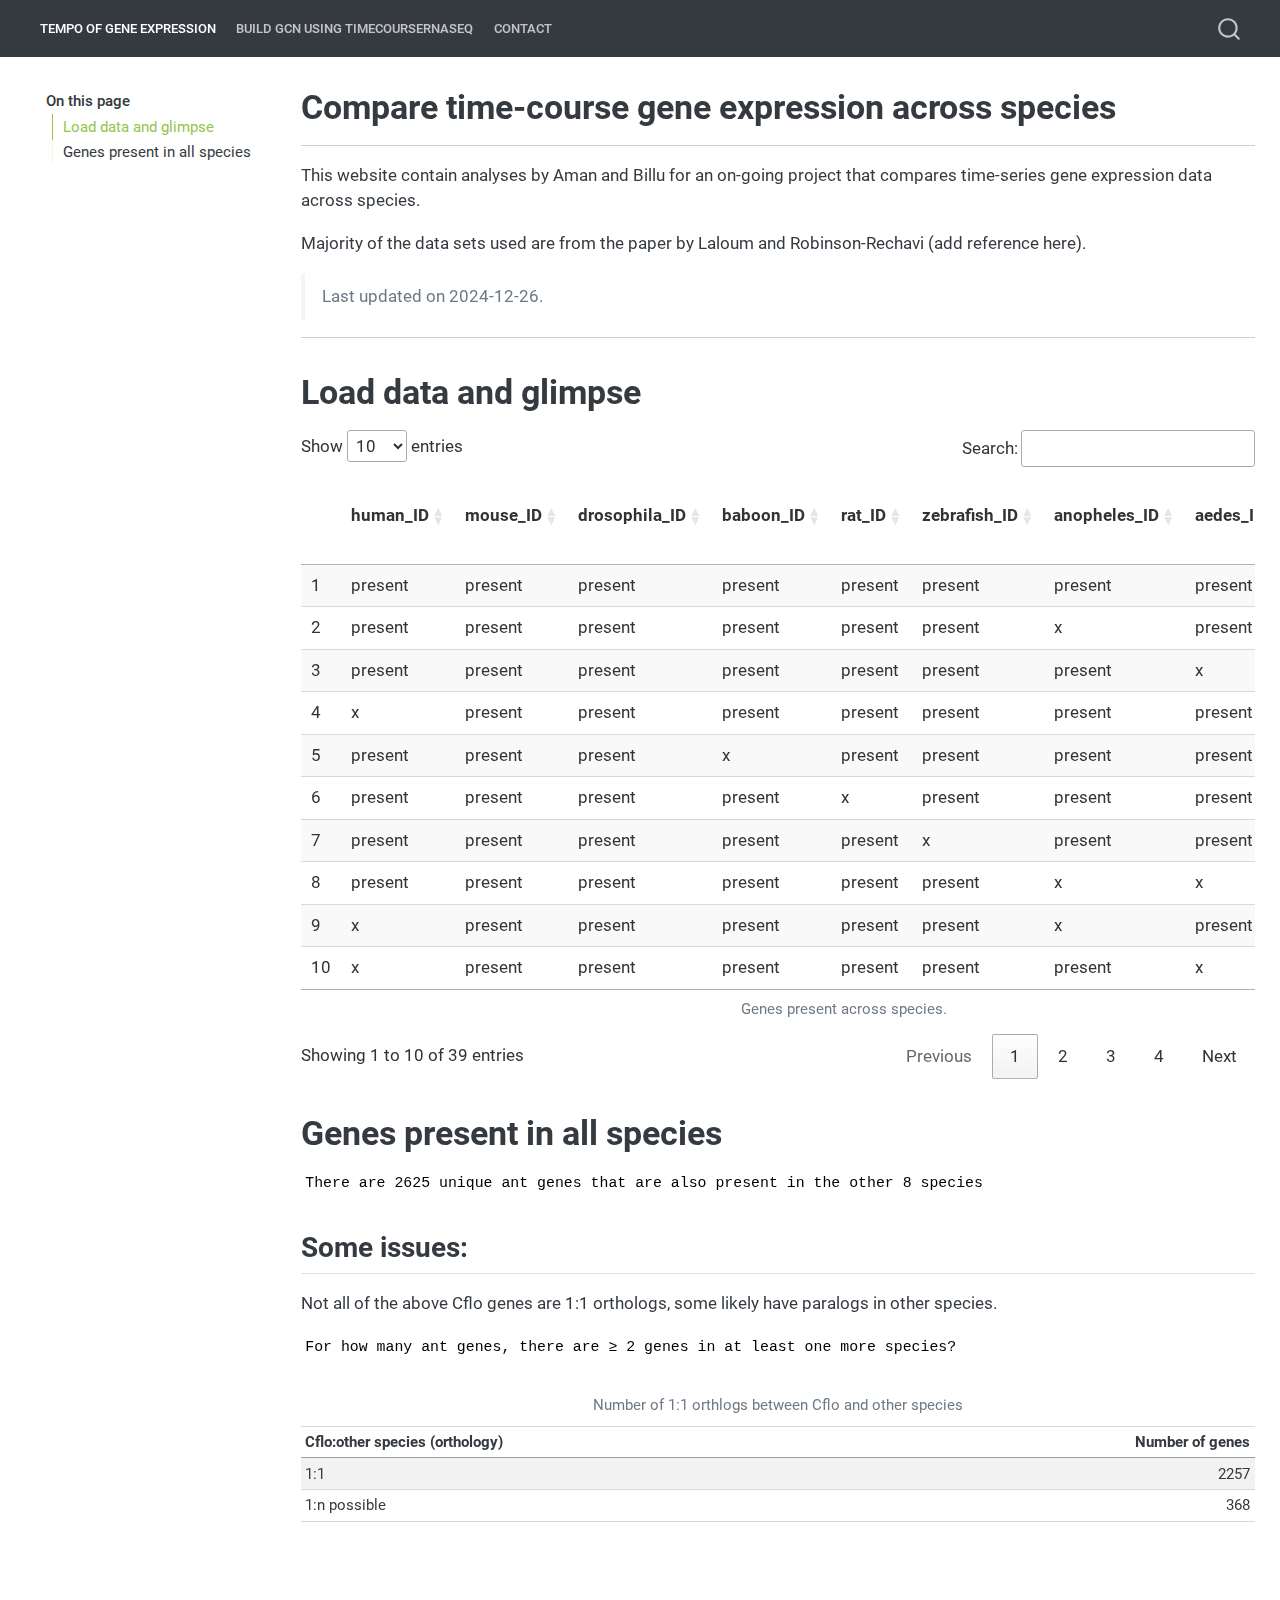
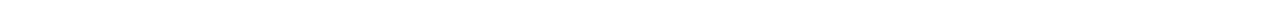
==== index.html @ 75600098 "Built site for gh-pages" ====
<!DOCTYPE html>
<html xmlns="http://www.w3.org/1999/xhtml" lang="en" xml:lang="en"><head>

<meta charset="utf-8">
<meta name="generator" content="quarto-1.6.39">

<meta name="viewport" content="width=device-width, initial-scale=1.0, user-scalable=yes">


<title>Compare time-course gene expression across species</title>
<style>
code{white-space: pre-wrap;}
span.smallcaps{font-variant: small-caps;}
div.columns{display: flex; gap: min(4vw, 1.5em);}
div.column{flex: auto; overflow-x: auto;}
div.hanging-indent{margin-left: 1.5em; text-indent: -1.5em;}
ul.task-list{list-style: none;}
ul.task-list li input[type="checkbox"] {
width: 0.8em;
margin: 0 0.8em 0.2em -1em;  vertical-align: middle;
}
</style>


<script>const headroomChanged = new CustomEvent("quarto-hrChanged", {
  detail: {},
  bubbles: true,
  cancelable: false,
  composed: false,
});

const announceDismiss = () => {
  const annEl = window.document.getElementById("quarto-announcement");
  if (annEl) {
    annEl.remove();

    const annId = annEl.getAttribute("data-announcement-id");
    window.localStorage.setItem(`quarto-announce-${annId}`, "true");
  }
};

const announceRegister = () => {
  const annEl = window.document.getElementById("quarto-announcement");
  if (annEl) {
    const annId = annEl.getAttribute("data-announcement-id");
    const isDismissed =
      window.localStorage.getItem(`quarto-announce-${annId}`) || false;
    if (isDismissed) {
      announceDismiss();
      return;
    } else {
      annEl.classList.remove("hidden");
    }

    const actionEl = annEl.querySelector(".quarto-announcement-action");
    if (actionEl) {
      actionEl.addEventListener("click", function (e) {
        e.preventDefault();
        // Hide the bar immediately
        announceDismiss();
      });
    }
  }
};

window.document.addEventListener("DOMContentLoaded", function () {
  let init = false;

  announceRegister();

  // Manage the back to top button, if one is present.
  let lastScrollTop = window.pageYOffset || document.documentElement.scrollTop;
  const scrollDownBuffer = 5;
  const scrollUpBuffer = 35;
  const btn = document.getElementById("quarto-back-to-top");
  const hideBackToTop = () => {
    btn.style.display = "none";
  };
  const showBackToTop = () => {
    btn.style.display = "inline-block";
  };
  if (btn) {
    window.document.addEventListener(
      "scroll",
      function () {
        const currentScrollTop =
          window.pageYOffset || document.documentElement.scrollTop;

        // Shows and hides the button 'intelligently' as the user scrolls
        if (currentScrollTop - scrollDownBuffer > lastScrollTop) {
          hideBackToTop();
          lastScrollTop = currentScrollTop <= 0 ? 0 : currentScrollTop;
        } else if (currentScrollTop < lastScrollTop - scrollUpBuffer) {
          showBackToTop();
          lastScrollTop = currentScrollTop <= 0 ? 0 : currentScrollTop;
        }

        // Show the button at the bottom, hides it at the top
        if (currentScrollTop <= 0) {
          hideBackToTop();
        } else if (
          window.innerHeight + currentScrollTop >=
          document.body.offsetHeight
        ) {
          showBackToTop();
        }
      },
      false
    );
  }

  function throttle(func, wait) {
    var timeout;
    return function () {
      const context = this;
      const args = arguments;
      const later = function () {
        clearTimeout(timeout);
        timeout = null;
        func.apply(context, args);
      };

      if (!timeout) {
        timeout = setTimeout(later, wait);
      }
    };
  }

  function headerOffset() {
    // Set an offset if there is are fixed top navbar
    const headerEl = window.document.querySelector("header.fixed-top");
    if (headerEl) {
      return headerEl.clientHeight;
    } else {
      return 0;
    }
  }

  function footerOffset() {
    const footerEl = window.document.querySelector("footer.footer");
    if (footerEl) {
      return footerEl.clientHeight;
    } else {
      return 0;
    }
  }

  function dashboardOffset() {
    const dashboardNavEl = window.document.getElementById(
      "quarto-dashboard-header"
    );
    if (dashboardNavEl !== null) {
      return dashboardNavEl.clientHeight;
    } else {
      return 0;
    }
  }

  function updateDocumentOffsetWithoutAnimation() {
    updateDocumentOffset(false);
  }

  function updateDocumentOffset(animated) {
    // set body offset
    const topOffset = headerOffset();
    const bodyOffset = topOffset + footerOffset() + dashboardOffset();
    const bodyEl = window.document.body;
    bodyEl.setAttribute("data-bs-offset", topOffset);
    bodyEl.style.paddingTop = topOffset + "px";

    // deal with sidebar offsets
    const sidebars = window.document.querySelectorAll(
      ".sidebar, .headroom-target"
    );
    sidebars.forEach((sidebar) => {
      if (!animated) {
        sidebar.classList.add("notransition");
        // Remove the no transition class after the animation has time to complete
        setTimeout(function () {
          sidebar.classList.remove("notransition");
        }, 201);
      }

      if (window.Headroom && sidebar.classList.contains("sidebar-unpinned")) {
        sidebar.style.top = "0";
        sidebar.style.maxHeight = "100vh";
      } else {
        sidebar.style.top = topOffset + "px";
        sidebar.style.maxHeight = "calc(100vh - " + topOffset + "px)";
      }
    });

    // allow space for footer
    const mainContainer = window.document.querySelector(".quarto-container");
    if (mainContainer) {
      mainContainer.style.minHeight = "calc(100vh - " + bodyOffset + "px)";
    }

    // link offset
    let linkStyle = window.document.querySelector("#quarto-target-style");
    if (!linkStyle) {
      linkStyle = window.document.createElement("style");
      linkStyle.setAttribute("id", "quarto-target-style");
      window.document.head.appendChild(linkStyle);
    }
    while (linkStyle.firstChild) {
      linkStyle.removeChild(linkStyle.firstChild);
    }
    if (topOffset > 0) {
      linkStyle.appendChild(
        window.document.createTextNode(`
      section:target::before {
        content: "";
        display: block;
        height: ${topOffset}px;
        margin: -${topOffset}px 0 0;
      }`)
      );
    }
    if (init) {
      window.dispatchEvent(headroomChanged);
    }
    init = true;
  }

  // initialize headroom
  var header = window.document.querySelector("#quarto-header");
  if (header && window.Headroom) {
    const headroom = new window.Headroom(header, {
      tolerance: 5,
      onPin: function () {
        const sidebars = window.document.querySelectorAll(
          ".sidebar, .headroom-target"
        );
        sidebars.forEach((sidebar) => {
          sidebar.classList.remove("sidebar-unpinned");
        });
        updateDocumentOffset();
      },
      onUnpin: function () {
        const sidebars = window.document.querySelectorAll(
          ".sidebar, .headroom-target"
        );
        sidebars.forEach((sidebar) => {
          sidebar.classList.add("sidebar-unpinned");
        });
        updateDocumentOffset();
      },
    });
    headroom.init();

    let frozen = false;
    window.quartoToggleHeadroom = function () {
      if (frozen) {
        headroom.unfreeze();
        frozen = false;
      } else {
        headroom.freeze();
        frozen = true;
      }
    };
  }

  window.addEventListener(
    "hashchange",
    function (e) {
      if (
        getComputedStyle(document.documentElement).scrollBehavior !== "smooth"
      ) {
        window.scrollTo(0, window.pageYOffset - headerOffset());
      }
    },
    false
  );

  // Observe size changed for the header
  const headerEl = window.document.querySelector("header.fixed-top");
  if (headerEl && window.ResizeObserver) {
    const observer = new window.ResizeObserver(() => {
      setTimeout(updateDocumentOffsetWithoutAnimation, 0);
    });
    observer.observe(headerEl, {
      attributes: true,
      childList: true,
      characterData: true,
    });
  } else {
    window.addEventListener(
      "resize",
      throttle(updateDocumentOffsetWithoutAnimation, 50)
    );
  }
  setTimeout(updateDocumentOffsetWithoutAnimation, 250);

  // fixup index.html links if we aren't on the filesystem
  if (window.location.protocol !== "file:") {
    const links = window.document.querySelectorAll("a");
    for (let i = 0; i < links.length; i++) {
      if (links[i].href) {
        links[i].dataset.originalHref = links[i].href;
        links[i].href = links[i].href.replace(/\/index\.html/, "/");
      }
    }

    // Fixup any sharing links that require urls
    // Append url to any sharing urls
    const sharingLinks = window.document.querySelectorAll(
      "a.sidebar-tools-main-item, a.quarto-navigation-tool, a.quarto-navbar-tools, a.quarto-navbar-tools-item"
    );
    for (let i = 0; i < sharingLinks.length; i++) {
      const sharingLink = sharingLinks[i];
      const href = sharingLink.getAttribute("href");
      if (href) {
        sharingLink.setAttribute(
          "href",
          href.replace("|url|", window.location.href)
        );
      }
    }

    // Scroll the active navigation item into view, if necessary
    const navSidebar = window.document.querySelector("nav#quarto-sidebar");
    if (navSidebar) {
      // Find the active item
      const activeItem = navSidebar.querySelector("li.sidebar-item a.active");
      if (activeItem) {
        // Wait for the scroll height and height to resolve by observing size changes on the
        // nav element that is scrollable
        const resizeObserver = new ResizeObserver((_entries) => {
          // The bottom of the element
          const elBottom = activeItem.offsetTop;
          const viewBottom = navSidebar.scrollTop + navSidebar.clientHeight;

          // The element height and scroll height are the same, then we are still loading
          if (viewBottom !== navSidebar.scrollHeight) {
            // Determine if the item isn't visible and scroll to it
            if (elBottom >= viewBottom) {
              navSidebar.scrollTop = elBottom;
            }

            // stop observing now since we've completed the scroll
            resizeObserver.unobserve(navSidebar);
          }
        });
        resizeObserver.observe(navSidebar);
      }
    }
  }
});
</script>
<script>/*!
 * headroom.js v0.12.0 - Give your page some headroom. Hide your header until you need it
 * Copyright (c) 2020 Nick Williams - http://wicky.nillia.ms/headroom.js
 * License: MIT
 */

!function(t,n){"object"==typeof exports&&"undefined"!=typeof module?module.exports=n():"function"==typeof define&&define.amd?define(n):(t=t||self).Headroom=n()}(this,function(){"use strict";function t(){return"undefined"!=typeof window}function d(t){return function(t){return t&&t.document&&function(t){return 9===t.nodeType}(t.document)}(t)?function(t){var n=t.document,o=n.body,s=n.documentElement;return{scrollHeight:function(){return Math.max(o.scrollHeight,s.scrollHeight,o.offsetHeight,s.offsetHeight,o.clientHeight,s.clientHeight)},height:function(){return t.innerHeight||s.clientHeight||o.clientHeight},scrollY:function(){return void 0!==t.pageYOffset?t.pageYOffset:(s||o.parentNode||o).scrollTop}}}(t):function(t){return{scrollHeight:function(){return Math.max(t.scrollHeight,t.offsetHeight,t.clientHeight)},height:function(){return Math.max(t.offsetHeight,t.clientHeight)},scrollY:function(){return t.scrollTop}}}(t)}function n(t,s,e){var n,o=function(){var n=!1;try{var t={get passive(){n=!0}};window.addEventListener("test",t,t),window.removeEventListener("test",t,t)}catch(t){n=!1}return n}(),i=!1,r=d(t),l=r.scrollY(),a={};function c(){var t=Math.round(r.scrollY()),n=r.height(),o=r.scrollHeight();a.scrollY=t,a.lastScrollY=l,a.direction=l<t?"down":"up",a.distance=Math.abs(t-l),a.isOutOfBounds=t<0||o<t+n,a.top=t<=s.offset[a.direction],a.bottom=o<=t+n,a.toleranceExceeded=a.distance>s.tolerance[a.direction],e(a),l=t,i=!1}function h(){i||(i=!0,n=requestAnimationFrame(c))}var u=!!o&&{passive:!0,capture:!1};return t.addEventListener("scroll",h,u),c(),{destroy:function(){cancelAnimationFrame(n),t.removeEventListener("scroll",h,u)}}}function o(t){return t===Object(t)?t:{down:t,up:t}}function s(t,n){n=n||{},Object.assign(this,s.options,n),this.classes=Object.assign({},s.options.classes,n.classes),this.elem=t,this.tolerance=o(this.tolerance),this.offset=o(this.offset),this.initialised=!1,this.frozen=!1}return s.prototype={constructor:s,init:function(){return s.cutsTheMustard&&!this.initialised&&(this.addClass("initial"),this.initialised=!0,setTimeout(function(t){t.scrollTracker=n(t.scroller,{offset:t.offset,tolerance:t.tolerance},t.update.bind(t))},100,this)),this},destroy:function(){this.initialised=!1,Object.keys(this.classes).forEach(this.removeClass,this),this.scrollTracker.destroy()},unpin:function(){!this.hasClass("pinned")&&this.hasClass("unpinned")||(this.addClass("unpinned"),this.removeClass("pinned"),this.onUnpin&&this.onUnpin.call(this))},pin:function(){this.hasClass("unpinned")&&(this.addClass("pinned"),this.removeClass("unpinned"),this.onPin&&this.onPin.call(this))},freeze:function(){this.frozen=!0,this.addClass("frozen")},unfreeze:function(){this.frozen=!1,this.removeClass("frozen")},top:function(){this.hasClass("top")||(this.addClass("top"),this.removeClass("notTop"),this.onTop&&this.onTop.call(this))},notTop:function(){this.hasClass("notTop")||(this.addClass("notTop"),this.removeClass("top"),this.onNotTop&&this.onNotTop.call(this))},bottom:function(){this.hasClass("bottom")||(this.addClass("bottom"),this.removeClass("notBottom"),this.onBottom&&this.onBottom.call(this))},notBottom:function(){this.hasClass("notBottom")||(this.addClass("notBottom"),this.removeClass("bottom"),this.onNotBottom&&this.onNotBottom.call(this))},shouldUnpin:function(t){return"down"===t.direction&&!t.top&&t.toleranceExceeded},shouldPin:function(t){return"up"===t.direction&&t.toleranceExceeded||t.top},addClass:function(t){this.elem.classList.add.apply(this.elem.classList,this.classes[t].split(" "))},removeClass:function(t){this.elem.classList.remove.apply(this.elem.classList,this.classes[t].split(" "))},hasClass:function(t){return this.classes[t].split(" ").every(function(t){return this.classList.contains(t)},this.elem)},update:function(t){t.isOutOfBounds||!0!==this.frozen&&(t.top?this.top():this.notTop(),t.bottom?this.bottom():this.notBottom(),this.shouldUnpin(t)?this.unpin():this.shouldPin(t)&&this.pin())}},s.options={tolerance:{up:0,down:0},offset:0,scroller:t()?window:null,classes:{frozen:"headroom--frozen",pinned:"headroom--pinned",unpinned:"headroom--unpinned",top:"headroom--top",notTop:"headroom--not-top",bottom:"headroom--bottom",notBottom:"headroom--not-bottom",initial:"headroom"}},s.cutsTheMustard=!!(t()&&function(){}.bind&&"classList"in document.documentElement&&Object.assign&&Object.keys&&requestAnimationFrame),s});
</script>
<script>/*!
 * clipboard.js v2.0.11
 * https://clipboardjs.com/
 *
 * Licensed MIT © Zeno Rocha
 */
!function(t,e){"object"==typeof exports&&"object"==typeof module?module.exports=e():"function"==typeof define&&define.amd?define([],e):"object"==typeof exports?exports.ClipboardJS=e():t.ClipboardJS=e()}(this,function(){return n={686:function(t,e,n){"use strict";n.d(e,{default:function(){return b}});var e=n(279),i=n.n(e),e=n(370),u=n.n(e),e=n(817),r=n.n(e);function c(t){try{return document.execCommand(t)}catch(t){return}}var a=function(t){t=r()(t);return c("cut"),t};function o(t,e){var n,o,t=(n=t,o="rtl"===document.documentElement.getAttribute("dir"),(t=document.createElement("textarea")).style.fontSize="12pt",t.style.border="0",t.style.padding="0",t.style.margin="0",t.style.position="absolute",t.style[o?"right":"left"]="-9999px",o=window.pageYOffset||document.documentElement.scrollTop,t.style.top="".concat(o,"px"),t.setAttribute("readonly",""),t.value=n,t);return e.container.appendChild(t),e=r()(t),c("copy"),t.remove(),e}var f=function(t){var e=1<arguments.length&&void 0!==arguments[1]?arguments[1]:{container:document.body},n="";return"string"==typeof t?n=o(t,e):t instanceof HTMLInputElement&&!["text","search","url","tel","password"].includes(null==t?void 0:t.type)?n=o(t.value,e):(n=r()(t),c("copy")),n};function l(t){return(l="function"==typeof Symbol&&"symbol"==typeof Symbol.iterator?function(t){return typeof t}:function(t){return t&&"function"==typeof Symbol&&t.constructor===Symbol&&t!==Symbol.prototype?"symbol":typeof t})(t)}var s=function(){var t=0<arguments.length&&void 0!==arguments[0]?arguments[0]:{},e=t.action,n=void 0===e?"copy":e,o=t.container,e=t.target,t=t.text;if("copy"!==n&&"cut"!==n)throw new Error('Invalid "action" value, use either "copy" or "cut"');if(void 0!==e){if(!e||"object"!==l(e)||1!==e.nodeType)throw new Error('Invalid "target" value, use a valid Element');if("copy"===n&&e.hasAttribute("disabled"))throw new Error('Invalid "target" attribute. Please use "readonly" instead of "disabled" attribute');if("cut"===n&&(e.hasAttribute("readonly")||e.hasAttribute("disabled")))throw new Error('Invalid "target" attribute. You can\'t cut text from elements with "readonly" or "disabled" attributes')}return t?f(t,{container:o}):e?"cut"===n?a(e):f(e,{container:o}):void 0};function p(t){return(p="function"==typeof Symbol&&"symbol"==typeof Symbol.iterator?function(t){return typeof t}:function(t){return t&&"function"==typeof Symbol&&t.constructor===Symbol&&t!==Symbol.prototype?"symbol":typeof t})(t)}function d(t,e){for(var n=0;n<e.length;n++){var o=e[n];o.enumerable=o.enumerable||!1,o.configurable=!0,"value"in o&&(o.writable=!0),Object.defineProperty(t,o.key,o)}}function y(t,e){return(y=Object.setPrototypeOf||function(t,e){return t.__proto__=e,t})(t,e)}function h(n){var o=function(){if("undefined"==typeof Reflect||!Reflect.construct)return!1;if(Reflect.construct.sham)return!1;if("function"==typeof Proxy)return!0;try{return Date.prototype.toString.call(Reflect.construct(Date,[],function(){})),!0}catch(t){return!1}}();return function(){var t,e=v(n);return t=o?(t=v(this).constructor,Reflect.construct(e,arguments,t)):e.apply(this,arguments),e=this,!(t=t)||"object"!==p(t)&&"function"!=typeof t?function(t){if(void 0!==t)return t;throw new ReferenceError("this hasn't been initialised - super() hasn't been called")}(e):t}}function v(t){return(v=Object.setPrototypeOf?Object.getPrototypeOf:function(t){return t.__proto__||Object.getPrototypeOf(t)})(t)}function m(t,e){t="data-clipboard-".concat(t);if(e.hasAttribute(t))return e.getAttribute(t)}var b=function(){!function(t,e){if("function"!=typeof e&&null!==e)throw new TypeError("Super expression must either be null or a function");t.prototype=Object.create(e&&e.prototype,{constructor:{value:t,writable:!0,configurable:!0}}),e&&y(t,e)}(r,i());var t,e,n,o=h(r);function r(t,e){var n;return function(t){if(!(t instanceof r))throw new TypeError("Cannot call a class as a function")}(this),(n=o.call(this)).resolveOptions(e),n.listenClick(t),n}return t=r,n=[{key:"copy",value:function(t){var e=1<arguments.length&&void 0!==arguments[1]?arguments[1]:{container:document.body};return f(t,e)}},{key:"cut",value:function(t){return a(t)}},{key:"isSupported",value:function(){var t=0<arguments.length&&void 0!==arguments[0]?arguments[0]:["copy","cut"],t="string"==typeof t?[t]:t,e=!!document.queryCommandSupported;return t.forEach(function(t){e=e&&!!document.queryCommandSupported(t)}),e}}],(e=[{key:"resolveOptions",value:function(){var t=0<arguments.length&&void 0!==arguments[0]?arguments[0]:{};this.action="function"==typeof t.action?t.action:this.defaultAction,this.target="function"==typeof t.target?t.target:this.defaultTarget,this.text="function"==typeof t.text?t.text:this.defaultText,this.container="object"===p(t.container)?t.container:document.body}},{key:"listenClick",value:function(t){var e=this;this.listener=u()(t,"click",function(t){return e.onClick(t)})}},{key:"onClick",value:function(t){var e=t.delegateTarget||t.currentTarget,n=this.action(e)||"copy",t=s({action:n,container:this.container,target:this.target(e),text:this.text(e)});this.emit(t?"success":"error",{action:n,text:t,trigger:e,clearSelection:function(){e&&e.focus(),window.getSelection().removeAllRanges()}})}},{key:"defaultAction",value:function(t){return m("action",t)}},{key:"defaultTarget",value:function(t){t=m("target",t);if(t)return document.querySelector(t)}},{key:"defaultText",value:function(t){return m("text",t)}},{key:"destroy",value:function(){this.listener.destroy()}}])&&d(t.prototype,e),n&&d(t,n),r}()},828:function(t){var e;"undefined"==typeof Element||Element.prototype.matches||((e=Element.prototype).matches=e.matchesSelector||e.mozMatchesSelector||e.msMatchesSelector||e.oMatchesSelector||e.webkitMatchesSelector),t.exports=function(t,e){for(;t&&9!==t.nodeType;){if("function"==typeof t.matches&&t.matches(e))return t;t=t.parentNode}}},438:function(t,e,n){var u=n(828);function i(t,e,n,o,r){var i=function(e,n,t,o){return function(t){t.delegateTarget=u(t.target,n),t.delegateTarget&&o.call(e,t)}}.apply(this,arguments);return t.addEventListener(n,i,r),{destroy:function(){t.removeEventListener(n,i,r)}}}t.exports=function(t,e,n,o,r){return"function"==typeof t.addEventListener?i.apply(null,arguments):"function"==typeof n?i.bind(null,document).apply(null,arguments):("string"==typeof t&&(t=document.querySelectorAll(t)),Array.prototype.map.call(t,function(t){return i(t,e,n,o,r)}))}},879:function(t,n){n.node=function(t){return void 0!==t&&t instanceof HTMLElement&&1===t.nodeType},n.nodeList=function(t){var e=Object.prototype.toString.call(t);return void 0!==t&&("[object NodeList]"===e||"[object HTMLCollection]"===e)&&"length"in t&&(0===t.length||n.node(t[0]))},n.string=function(t){return"string"==typeof t||t instanceof String},n.fn=function(t){return"[object Function]"===Object.prototype.toString.call(t)}},370:function(t,e,n){var f=n(879),l=n(438);t.exports=function(t,e,n){if(!t&&!e&&!n)throw new Error("Missing required arguments");if(!f.string(e))throw new TypeError("Second argument must be a String");if(!f.fn(n))throw new TypeError("Third argument must be a Function");if(f.node(t))return c=e,a=n,(u=t).addEventListener(c,a),{destroy:function(){u.removeEventListener(c,a)}};if(f.nodeList(t))return o=t,r=e,i=n,Array.prototype.forEach.call(o,function(t){t.addEventListener(r,i)}),{destroy:function(){Array.prototype.forEach.call(o,function(t){t.removeEventListener(r,i)})}};if(f.string(t))return t=t,e=e,n=n,l(document.body,t,e,n);throw new TypeError("First argument must be a String, HTMLElement, HTMLCollection, or NodeList");var o,r,i,u,c,a}},817:function(t){t.exports=function(t){var e,n="SELECT"===t.nodeName?(t.focus(),t.value):"INPUT"===t.nodeName||"TEXTAREA"===t.nodeName?((e=t.hasAttribute("readonly"))||t.setAttribute("readonly",""),t.select(),t.setSelectionRange(0,t.value.length),e||t.removeAttribute("readonly"),t.value):(t.hasAttribute("contenteditable")&&t.focus(),n=window.getSelection(),(e=document.createRange()).selectNodeContents(t),n.removeAllRanges(),n.addRange(e),n.toString());return n}},279:function(t){function e(){}e.prototype={on:function(t,e,n){var o=this.e||(this.e={});return(o[t]||(o[t]=[])).push({fn:e,ctx:n}),this},once:function(t,e,n){var o=this;function r(){o.off(t,r),e.apply(n,arguments)}return r._=e,this.on(t,r,n)},emit:function(t){for(var e=[].slice.call(arguments,1),n=((this.e||(this.e={}))[t]||[]).slice(),o=0,r=n.length;o<r;o++)n[o].fn.apply(n[o].ctx,e);return this},off:function(t,e){var n=this.e||(this.e={}),o=n[t],r=[];if(o&&e)for(var i=0,u=o.length;i<u;i++)o[i].fn!==e&&o[i].fn._!==e&&r.push(o[i]);return r.length?n[t]=r:delete n[t],this}},t.exports=e,t.exports.TinyEmitter=e}},r={},o.n=function(t){var e=t&&t.__esModule?function(){return t.default}:function(){return t};return o.d(e,{a:e}),e},o.d=function(t,e){for(var n in e)o.o(e,n)&&!o.o(t,n)&&Object.defineProperty(t,n,{enumerable:!0,get:e[n]})},o.o=function(t,e){return Object.prototype.hasOwnProperty.call(t,e)},o(686).default;function o(t){if(r[t])return r[t].exports;var e=r[t]={exports:{}};return n[t](e,e.exports,o),e.exports}var n,r});</script>
<script>/*! @algolia/autocomplete-js 1.11.1 | MIT License | © Algolia, Inc. and contributors | https://github.com/algolia/autocomplete */
!function(e,t){"object"==typeof exports&&"undefined"!=typeof module?t(exports):"function"==typeof define&&define.amd?define(["exports"],t):t((e="undefined"!=typeof globalThis?globalThis:e||self)["@algolia/autocomplete-js"]={})}(this,(function(e){"use strict";function t(e,t){var n=Object.keys(e);if(Object.getOwnPropertySymbols){var r=Object.getOwnPropertySymbols(e);t&&(r=r.filter((function(t){return Object.getOwnPropertyDescriptor(e,t).enumerable}))),n.push.apply(n,r)}return n}function n(e){for(var n=1;n<arguments.length;n++){var r=null!=arguments[n]?arguments[n]:{};n%2?t(Object(r),!0).forEach((function(t){o(e,t,r[t])})):Object.getOwnPropertyDescriptors?Object.defineProperties(e,Object.getOwnPropertyDescriptors(r)):t(Object(r)).forEach((function(t){Object.defineProperty(e,t,Object.getOwnPropertyDescriptor(r,t))}))}return e}function r(e){return r="function"==typeof Symbol&&"symbol"==typeof Symbol.iterator?function(e){return typeof e}:function(e){return e&&"function"==typeof Symbol&&e.constructor===Symbol&&e!==Symbol.prototype?"symbol":typeof e},r(e)}function o(e,t,n){return(t=function(e){var t=function(e,t){if("object"!=typeof e||null===e)return e;var n=e[Symbol.toPrimitive];if(void 0!==n){var r=n.call(e,t||"default");if("object"!=typeof r)return r;throw new TypeError("@@toPrimitive must return a primitive value.")}return("string"===t?String:Number)(e)}(e,"string");return"symbol"==typeof t?t:String(t)}(t))in e?Object.defineProperty(e,t,{value:n,enumerable:!0,configurable:!0,writable:!0}):e[t]=n,e}function i(){return i=Object.assign?Object.assign.bind():function(e){for(var t=1;t<arguments.length;t++){var n=arguments[t];for(var r in n)Object.prototype.hasOwnProperty.call(n,r)&&(e[r]=n[r])}return e},i.apply(this,arguments)}function u(e,t){if(null==e)return{};var n,r,o=function(e,t){if(null==e)return{};var n,r,o={},i=Object.keys(e);for(r=0;r<i.length;r++)n=i[r],t.indexOf(n)>=0||(o[n]=e[n]);return o}(e,t);if(Object.getOwnPropertySymbols){var i=Object.getOwnPropertySymbols(e);for(r=0;r<i.length;r++)n=i[r],t.indexOf(n)>=0||Object.prototype.propertyIsEnumerable.call(e,n)&&(o[n]=e[n])}return o}function a(e,t){return function(e){if(Array.isArray(e))return e}(e)||function(e,t){var n=null==e?null:"undefined"!=typeof Symbol&&e[Symbol.iterator]||e["@@iterator"];if(null!=n){var r,o,i,u,a=[],l=!0,c=!1;try{if(i=(n=n.call(e)).next,0===t){if(Object(n)!==n)return;l=!1}else for(;!(l=(r=i.call(n)).done)&&(a.push(r.value),a.length!==t);l=!0);}catch(e){c=!0,o=e}finally{try{if(!l&&null!=n.return&&(u=n.return(),Object(u)!==u))return}finally{if(c)throw o}}return a}}(e,t)||c(e,t)||function(){throw new TypeError("Invalid attempt to destructure non-iterable instance.\nIn order to be iterable, non-array objects must have a [Symbol.iterator]() method.")}()}function l(e){return function(e){if(Array.isArray(e))return s(e)}(e)||function(e){if("undefined"!=typeof Symbol&&null!=e[Symbol.iterator]||null!=e["@@iterator"])return Array.from(e)}(e)||c(e)||function(){throw new TypeError("Invalid attempt to spread non-iterable instance.\nIn order to be iterable, non-array objects must have a [Symbol.iterator]() method.")}()}function c(e,t){if(e){if("string"==typeof e)return s(e,t);var n=Object.prototype.toString.call(e).slice(8,-1);return"Object"===n&&e.constructor&&(n=e.constructor.name),"Map"===n||"Set"===n?Array.from(e):"Arguments"===n||/^(?:Ui|I)nt(?:8|16|32)(?:Clamped)?Array$/.test(n)?s(e,t):void 0}}function s(e,t){(null==t||t>e.length)&&(t=e.length);for(var n=0,r=new Array(t);n<t;n++)r[n]=e[n];return r}function f(e){return{current:e}}function p(e,t){var n=void 0;return function(){for(var r=arguments.length,o=new Array(r),i=0;i<r;i++)o[i]=arguments[i];n&&clearTimeout(n),n=setTimeout((function(){return e.apply(void 0,o)}),t)}}function m(e){return e.reduce((function(e,t){return e.concat(t)}),[])}var v=0;function d(){return"autocomplete-".concat(v++)}function y(e,t){return t.reduce((function(e,t){return e&&e[t]}),e)}function b(e){return 0===e.collections.length?0:e.collections.reduce((function(e,t){return e+t.items.length}),0)}function g(e){return e!==Object(e)}function h(e,t){if(e===t)return!0;if(g(e)||g(t)||"function"==typeof e||"function"==typeof t)return e===t;if(Object.keys(e).length!==Object.keys(t).length)return!1;for(var n=0,r=Object.keys(e);n<r.length;n++){var o=r[n];if(!(o in t))return!1;if(!h(e[o],t[o]))return!1}return!0}var O=function(){};var _="1.11.1",S=[{segment:"autocomplete-core",version:_}];function j(e){var t=e.item,n=e.items,r=void 0===n?[]:n;return{index:t.__autocomplete_indexName,items:[t],positions:[1+r.findIndex((function(e){return e.objectID===t.objectID}))],queryID:t.__autocomplete_queryID,algoliaSource:["autocomplete"]}}function P(e,t){return function(e){if(Array.isArray(e))return e}(e)||function(e,t){var n=null==e?null:"undefined"!=typeof Symbol&&e[Symbol.iterator]||e["@@iterator"];if(null!=n){var r,o,i,u,a=[],l=!0,c=!1;try{if(i=(n=n.call(e)).next,0===t){if(Object(n)!==n)return;l=!1}else for(;!(l=(r=i.call(n)).done)&&(a.push(r.value),a.length!==t);l=!0);}catch(e){c=!0,o=e}finally{try{if(!l&&null!=n.return&&(u=n.return(),Object(u)!==u))return}finally{if(c)throw o}}return a}}(e,t)||function(e,t){if(!e)return;if("string"==typeof e)return w(e,t);var n=Object.prototype.toString.call(e).slice(8,-1);"Object"===n&&e.constructor&&(n=e.constructor.name);if("Map"===n||"Set"===n)return Array.from(e);if("Arguments"===n||/^(?:Ui|I)nt(?:8|16|32)(?:Clamped)?Array$/.test(n))return w(e,t)}(e,t)||function(){throw new TypeError("Invalid attempt to destructure non-iterable instance.\nIn order to be iterable, non-array objects must have a [Symbol.iterator]() method.")}()}function w(e,t){(null==t||t>e.length)&&(t=e.length);for(var n=0,r=new Array(t);n<t;n++)r[n]=e[n];return r}var I=["items"],A=["items"];function E(e){return E="function"==typeof Symbol&&"symbol"==typeof Symbol.iterator?function(e){return typeof e}:function(e){return e&&"function"==typeof Symbol&&e.constructor===Symbol&&e!==Symbol.prototype?"symbol":typeof e},E(e)}function D(e){return function(e){if(Array.isArray(e))return C(e)}(e)||function(e){if("undefined"!=typeof Symbol&&null!=e[Symbol.iterator]||null!=e["@@iterator"])return Array.from(e)}(e)||function(e,t){if(!e)return;if("string"==typeof e)return C(e,t);var n=Object.prototype.toString.call(e).slice(8,-1);"Object"===n&&e.constructor&&(n=e.constructor.name);if("Map"===n||"Set"===n)return Array.from(e);if("Arguments"===n||/^(?:Ui|I)nt(?:8|16|32)(?:Clamped)?Array$/.test(n))return C(e,t)}(e)||function(){throw new TypeError("Invalid attempt to spread non-iterable instance.\nIn order to be iterable, non-array objects must have a [Symbol.iterator]() method.")}()}function C(e,t){(null==t||t>e.length)&&(t=e.length);for(var n=0,r=new Array(t);n<t;n++)r[n]=e[n];return r}function k(e,t){if(null==e)return{};var n,r,o=function(e,t){if(null==e)return{};var n,r,o={},i=Object.keys(e);for(r=0;r<i.length;r++)n=i[r],t.indexOf(n)>=0||(o[n]=e[n]);return o}(e,t);if(Object.getOwnPropertySymbols){var i=Object.getOwnPropertySymbols(e);for(r=0;r<i.length;r++)n=i[r],t.indexOf(n)>=0||Object.prototype.propertyIsEnumerable.call(e,n)&&(o[n]=e[n])}return o}function x(e,t){var n=Object.keys(e);if(Object.getOwnPropertySymbols){var r=Object.getOwnPropertySymbols(e);t&&(r=r.filter((function(t){return Object.getOwnPropertyDescriptor(e,t).enumerable}))),n.push.apply(n,r)}return n}function N(e){for(var t=1;t<arguments.length;t++){var n=null!=arguments[t]?arguments[t]:{};t%2?x(Object(n),!0).forEach((function(t){T(e,t,n[t])})):Object.getOwnPropertyDescriptors?Object.defineProperties(e,Object.getOwnPropertyDescriptors(n)):x(Object(n)).forEach((function(t){Object.defineProperty(e,t,Object.getOwnPropertyDescriptor(n,t))}))}return e}function T(e,t,n){return(t=function(e){var t=function(e,t){if("object"!==E(e)||null===e)return e;var n=e[Symbol.toPrimitive];if(void 0!==n){var r=n.call(e,t||"default");if("object"!==E(r))return r;throw new TypeError("@@toPrimitive must return a primitive value.")}return("string"===t?String:Number)(e)}(e,"string");return"symbol"===E(t)?t:String(t)}(t))in e?Object.defineProperty(e,t,{value:n,enumerable:!0,configurable:!0,writable:!0}):e[t]=n,e}function q(e){for(var t=arguments.length>1&&void 0!==arguments[1]?arguments[1]:20,n=[],r=0;r<e.objectIDs.length;r+=t)n.push(N(N({},e),{},{objectIDs:e.objectIDs.slice(r,r+t)}));return n}function B(e){return e.map((function(e){var t=e.items,n=k(e,I);return N(N({},n),{},{objectIDs:(null==t?void 0:t.map((function(e){return e.objectID})))||n.objectIDs})}))}function R(e){var t,n,r,o=(t=P((e.version||"").split(".").map(Number),2),n=t[0],r=t[1],n>=3||2===n&&r>=4||1===n&&r>=10);function i(t,n,r){if(o&&void 0!==r){var i=r[0].__autocomplete_algoliaCredentials,u={"X-Algolia-Application-Id":i.appId,"X-Algolia-API-Key":i.apiKey};e.apply(void 0,[t].concat(D(n),[{headers:u}]))}else e.apply(void 0,[t].concat(D(n)))}return{init:function(t,n){e("init",{appId:t,apiKey:n})},setUserToken:function(t){e("setUserToken",t)},clickedObjectIDsAfterSearch:function(){for(var e=arguments.length,t=new Array(e),n=0;n<e;n++)t[n]=arguments[n];t.length>0&&i("clickedObjectIDsAfterSearch",B(t),t[0].items)},clickedObjectIDs:function(){for(var e=arguments.length,t=new Array(e),n=0;n<e;n++)t[n]=arguments[n];t.length>0&&i("clickedObjectIDs",B(t),t[0].items)},clickedFilters:function(){for(var t=arguments.length,n=new Array(t),r=0;r<t;r++)n[r]=arguments[r];n.length>0&&e.apply(void 0,["clickedFilters"].concat(n))},convertedObjectIDsAfterSearch:function(){for(var e=arguments.length,t=new Array(e),n=0;n<e;n++)t[n]=arguments[n];t.length>0&&i("convertedObjectIDsAfterSearch",B(t),t[0].items)},convertedObjectIDs:function(){for(var e=arguments.length,t=new Array(e),n=0;n<e;n++)t[n]=arguments[n];t.length>0&&i("convertedObjectIDs",B(t),t[0].items)},convertedFilters:function(){for(var t=arguments.length,n=new Array(t),r=0;r<t;r++)n[r]=arguments[r];n.length>0&&e.apply(void 0,["convertedFilters"].concat(n))},viewedObjectIDs:function(){for(var e=arguments.length,t=new Array(e),n=0;n<e;n++)t[n]=arguments[n];t.length>0&&t.reduce((function(e,t){var n=t.items,r=k(t,A);return[].concat(D(e),D(q(N(N({},r),{},{objectIDs:(null==n?void 0:n.map((function(e){return e.objectID})))||r.objectIDs})).map((function(e){return{items:n,payload:e}}))))}),[]).forEach((function(e){var t=e.items;return i("viewedObjectIDs",[e.payload],t)}))},viewedFilters:function(){for(var t=arguments.length,n=new Array(t),r=0;r<t;r++)n[r]=arguments[r];n.length>0&&e.apply(void 0,["viewedFilters"].concat(n))}}}function F(e){var t=e.items.reduce((function(e,t){var n;return e[t.__autocomplete_indexName]=(null!==(n=e[t.__autocomplete_indexName])&&void 0!==n?n:[]).concat(t),e}),{});return Object.keys(t).map((function(e){return{index:e,items:t[e],algoliaSource:["autocomplete"]}}))}function L(e){return e.objectID&&e.__autocomplete_indexName&&e.__autocomplete_queryID}function U(e){return U="function"==typeof Symbol&&"symbol"==typeof Symbol.iterator?function(e){return typeof e}:function(e){return e&&"function"==typeof Symbol&&e.constructor===Symbol&&e!==Symbol.prototype?"symbol":typeof e},U(e)}function M(e){return function(e){if(Array.isArray(e))return H(e)}(e)||function(e){if("undefined"!=typeof Symbol&&null!=e[Symbol.iterator]||null!=e["@@iterator"])return Array.from(e)}(e)||function(e,t){if(!e)return;if("string"==typeof e)return H(e,t);var n=Object.prototype.toString.call(e).slice(8,-1);"Object"===n&&e.constructor&&(n=e.constructor.name);if("Map"===n||"Set"===n)return Array.from(e);if("Arguments"===n||/^(?:Ui|I)nt(?:8|16|32)(?:Clamped)?Array$/.test(n))return H(e,t)}(e)||function(){throw new TypeError("Invalid attempt to spread non-iterable instance.\nIn order to be iterable, non-array objects must have a [Symbol.iterator]() method.")}()}function H(e,t){(null==t||t>e.length)&&(t=e.length);for(var n=0,r=new Array(t);n<t;n++)r[n]=e[n];return r}function V(e,t){var n=Object.keys(e);if(Object.getOwnPropertySymbols){var r=Object.getOwnPropertySymbols(e);t&&(r=r.filter((function(t){return Object.getOwnPropertyDescriptor(e,t).enumerable}))),n.push.apply(n,r)}return n}function W(e){for(var t=1;t<arguments.length;t++){var n=null!=arguments[t]?arguments[t]:{};t%2?V(Object(n),!0).forEach((function(t){K(e,t,n[t])})):Object.getOwnPropertyDescriptors?Object.defineProperties(e,Object.getOwnPropertyDescriptors(n)):V(Object(n)).forEach((function(t){Object.defineProperty(e,t,Object.getOwnPropertyDescriptor(n,t))}))}return e}function K(e,t,n){return(t=function(e){var t=function(e,t){if("object"!==U(e)||null===e)return e;var n=e[Symbol.toPrimitive];if(void 0!==n){var r=n.call(e,t||"default");if("object"!==U(r))return r;throw new TypeError("@@toPrimitive must return a primitive value.")}return("string"===t?String:Number)(e)}(e,"string");return"symbol"===U(t)?t:String(t)}(t))in e?Object.defineProperty(e,t,{value:n,enumerable:!0,configurable:!0,writable:!0}):e[t]=n,e}var Q="2.6.0",$="https://cdn.jsdelivr.net/npm/search-insights@".concat(Q,"/dist/search-insights.min.js"),z=p((function(e){var t=e.onItemsChange,n=e.items,r=e.insights,o=e.state;t({insights:r,insightsEvents:F({items:n}).map((function(e){return W({eventName:"Items Viewed"},e)})),state:o})}),400);function G(e){var t=function(e){return W({onItemsChange:function(e){var t=e.insights,n=e.insightsEvents;t.viewedObjectIDs.apply(t,M(n.map((function(e){return W(W({},e),{},{algoliaSource:[].concat(M(e.algoliaSource||[]),["autocomplete-internal"])})}))))},onSelect:function(e){var t=e.insights,n=e.insightsEvents;t.clickedObjectIDsAfterSearch.apply(t,M(n.map((function(e){return W(W({},e),{},{algoliaSource:[].concat(M(e.algoliaSource||[]),["autocomplete-internal"])})}))))},onActive:O},e)}(e),n=t.insightsClient,r=t.onItemsChange,o=t.onSelect,i=t.onActive,u=n;n||function(e){if("undefined"!=typeof window)e({window:window})}((function(e){var t=e.window,n=t.AlgoliaAnalyticsObject||"aa";"string"==typeof n&&(u=t[n]),u||(t.AlgoliaAnalyticsObject=n,t[n]||(t[n]=function(){t[n].queue||(t[n].queue=[]);for(var e=arguments.length,r=new Array(e),o=0;o<e;o++)r[o]=arguments[o];t[n].queue.push(r)}),t[n].version=Q,u=t[n],function(e){var t="[Autocomplete]: Could not load search-insights.js. Please load it manually following https://alg.li/insights-autocomplete";try{var n=e.document.createElement("script");n.async=!0,n.src=$,n.onerror=function(){console.error(t)},document.body.appendChild(n)}catch(e){console.error(t)}}(t))}));var a=R(u),l=f([]),c=p((function(e){var t=e.state;if(t.isOpen){var n=t.collections.reduce((function(e,t){return[].concat(M(e),M(t.items))}),[]).filter(L);h(l.current.map((function(e){return e.objectID})),n.map((function(e){return e.objectID})))||(l.current=n,n.length>0&&z({onItemsChange:r,items:n,insights:a,state:t}))}}),0);return{name:"aa.algoliaInsightsPlugin",subscribe:function(e){var t=e.setContext,n=e.onSelect,r=e.onActive;function l(e){t({algoliaInsightsPlugin:{__algoliaSearchParameters:W({clickAnalytics:!0},e?{userToken:e}:{}),insights:a}})}u("addAlgoliaAgent","insights-plugin"),l(),u("onUserTokenChange",l),u("getUserToken",null,(function(e,t){l(t)})),n((function(e){var t=e.item,n=e.state,r=e.event,i=e.source;L(t)&&o({state:n,event:r,insights:a,item:t,insightsEvents:[W({eventName:"Item Selected"},j({item:t,items:i.getItems().filter(L)}))]})})),r((function(e){var t=e.item,n=e.source,r=e.state,o=e.event;L(t)&&i({state:r,event:o,insights:a,item:t,insightsEvents:[W({eventName:"Item Active"},j({item:t,items:n.getItems().filter(L)}))]})}))},onStateChange:function(e){var t=e.state;c({state:t})},__autocomplete_pluginOptions:e}}function J(e,t){var n=t;return{then:function(t,r){return J(e.then(Y(t,n,e),Y(r,n,e)),n)},catch:function(t){return J(e.catch(Y(t,n,e)),n)},finally:function(t){return t&&n.onCancelList.push(t),J(e.finally(Y(t&&function(){return n.onCancelList=[],t()},n,e)),n)},cancel:function(){n.isCanceled=!0;var e=n.onCancelList;n.onCancelList=[],e.forEach((function(e){e()}))},isCanceled:function(){return!0===n.isCanceled}}}function X(e){return J(e,{isCanceled:!1,onCancelList:[]})}function Y(e,t,n){return e?function(n){return t.isCanceled?n:e(n)}:n}function Z(e,t,n,r){if(!n)return null;if(e<0&&(null===t||null!==r&&0===t))return n+e;var o=(null===t?-1:t)+e;return o<=-1||o>=n?null===r?null:0:o}function ee(e,t){var n=Object.keys(e);if(Object.getOwnPropertySymbols){var r=Object.getOwnPropertySymbols(e);t&&(r=r.filter((function(t){return Object.getOwnPropertyDescriptor(e,t).enumerable}))),n.push.apply(n,r)}return n}function te(e){for(var t=1;t<arguments.length;t++){var n=null!=arguments[t]?arguments[t]:{};t%2?ee(Object(n),!0).forEach((function(t){ne(e,t,n[t])})):Object.getOwnPropertyDescriptors?Object.defineProperties(e,Object.getOwnPropertyDescriptors(n)):ee(Object(n)).forEach((function(t){Object.defineProperty(e,t,Object.getOwnPropertyDescriptor(n,t))}))}return e}function ne(e,t,n){return(t=function(e){var t=function(e,t){if("object"!==re(e)||null===e)return e;var n=e[Symbol.toPrimitive];if(void 0!==n){var r=n.call(e,t||"default");if("object"!==re(r))return r;throw new TypeError("@@toPrimitive must return a primitive value.")}return("string"===t?String:Number)(e)}(e,"string");return"symbol"===re(t)?t:String(t)}(t))in e?Object.defineProperty(e,t,{value:n,enumerable:!0,configurable:!0,writable:!0}):e[t]=n,e}function re(e){return re="function"==typeof Symbol&&"symbol"==typeof Symbol.iterator?function(e){return typeof e}:function(e){return e&&"function"==typeof Symbol&&e.constructor===Symbol&&e!==Symbol.prototype?"symbol":typeof e},re(e)}function oe(e){var t=function(e){var t=e.collections.map((function(e){return e.items.length})).reduce((function(e,t,n){var r=(e[n-1]||0)+t;return e.push(r),e}),[]).reduce((function(t,n){return n<=e.activeItemId?t+1:t}),0);return e.collections[t]}(e);if(!t)return null;var n=t.items[function(e){for(var t=e.state,n=e.collection,r=!1,o=0,i=0;!1===r;){var u=t.collections[o];if(u===n){r=!0;break}i+=u.items.length,o++}return t.activeItemId-i}({state:e,collection:t})],r=t.source;return{item:n,itemInputValue:r.getItemInputValue({item:n,state:e}),itemUrl:r.getItemUrl({item:n,state:e}),source:r}}function ie(e,t,n){return[e,null==n?void 0:n.sourceId,t].filter(Boolean).join("-").replace(/\s/g,"")}var ue=/((gt|sm)-|galaxy nexus)|samsung[- ]|samsungbrowser/i;function ae(e){return ae="function"==typeof Symbol&&"symbol"==typeof Symbol.iterator?function(e){return typeof e}:function(e){return e&&"function"==typeof Symbol&&e.constructor===Symbol&&e!==Symbol.prototype?"symbol":typeof e},ae(e)}function le(e,t){var n=Object.keys(e);if(Object.getOwnPropertySymbols){var r=Object.getOwnPropertySymbols(e);t&&(r=r.filter((function(t){return Object.getOwnPropertyDescriptor(e,t).enumerable}))),n.push.apply(n,r)}return n}function ce(e,t,n){return(t=function(e){var t=function(e,t){if("object"!==ae(e)||null===e)return e;var n=e[Symbol.toPrimitive];if(void 0!==n){var r=n.call(e,t||"default");if("object"!==ae(r))return r;throw new TypeError("@@toPrimitive must return a primitive value.")}return("string"===t?String:Number)(e)}(e,"string");return"symbol"===ae(t)?t:String(t)}(t))in e?Object.defineProperty(e,t,{value:n,enumerable:!0,configurable:!0,writable:!0}):e[t]=n,e}function se(e,t,n){var r,o=t.initialState;return{getState:function(){return o},dispatch:function(r,i){var u=function(e){for(var t=1;t<arguments.length;t++){var n=null!=arguments[t]?arguments[t]:{};t%2?le(Object(n),!0).forEach((function(t){ce(e,t,n[t])})):Object.getOwnPropertyDescriptors?Object.defineProperties(e,Object.getOwnPropertyDescriptors(n)):le(Object(n)).forEach((function(t){Object.defineProperty(e,t,Object.getOwnPropertyDescriptor(n,t))}))}return e}({},o);o=e(o,{type:r,props:t,payload:i}),n({state:o,prevState:u})},pendingRequests:(r=[],{add:function(e){return r.push(e),e.finally((function(){r=r.filter((function(t){return t!==e}))}))},cancelAll:function(){r.forEach((function(e){return e.cancel()}))},isEmpty:function(){return 0===r.length}})}}function fe(e){return fe="function"==typeof Symbol&&"symbol"==typeof Symbol.iterator?function(e){return typeof e}:function(e){return e&&"function"==typeof Symbol&&e.constructor===Symbol&&e!==Symbol.prototype?"symbol":typeof e},fe(e)}function pe(e,t){var n=Object.keys(e);if(Object.getOwnPropertySymbols){var r=Object.getOwnPropertySymbols(e);t&&(r=r.filter((function(t){return Object.getOwnPropertyDescriptor(e,t).enumerable}))),n.push.apply(n,r)}return n}function me(e){for(var t=1;t<arguments.length;t++){var n=null!=arguments[t]?arguments[t]:{};t%2?pe(Object(n),!0).forEach((function(t){ve(e,t,n[t])})):Object.getOwnPropertyDescriptors?Object.defineProperties(e,Object.getOwnPropertyDescriptors(n)):pe(Object(n)).forEach((function(t){Object.defineProperty(e,t,Object.getOwnPropertyDescriptor(n,t))}))}return e}function ve(e,t,n){return(t=function(e){var t=function(e,t){if("object"!==fe(e)||null===e)return e;var n=e[Symbol.toPrimitive];if(void 0!==n){var r=n.call(e,t||"default");if("object"!==fe(r))return r;throw new TypeError("@@toPrimitive must return a primitive value.")}return("string"===t?String:Number)(e)}(e,"string");return"symbol"===fe(t)?t:String(t)}(t))in e?Object.defineProperty(e,t,{value:n,enumerable:!0,configurable:!0,writable:!0}):e[t]=n,e}function de(e){return de="function"==typeof Symbol&&"symbol"==typeof Symbol.iterator?function(e){return typeof e}:function(e){return e&&"function"==typeof Symbol&&e.constructor===Symbol&&e!==Symbol.prototype?"symbol":typeof e},de(e)}function ye(e){return function(e){if(Array.isArray(e))return be(e)}(e)||function(e){if("undefined"!=typeof Symbol&&null!=e[Symbol.iterator]||null!=e["@@iterator"])return Array.from(e)}(e)||function(e,t){if(!e)return;if("string"==typeof e)return be(e,t);var n=Object.prototype.toString.call(e).slice(8,-1);"Object"===n&&e.constructor&&(n=e.constructor.name);if("Map"===n||"Set"===n)return Array.from(e);if("Arguments"===n||/^(?:Ui|I)nt(?:8|16|32)(?:Clamped)?Array$/.test(n))return be(e,t)}(e)||function(){throw new TypeError("Invalid attempt to spread non-iterable instance.\nIn order to be iterable, non-array objects must have a [Symbol.iterator]() method.")}()}function be(e,t){(null==t||t>e.length)&&(t=e.length);for(var n=0,r=new Array(t);n<t;n++)r[n]=e[n];return r}function ge(e,t){var n=Object.keys(e);if(Object.getOwnPropertySymbols){var r=Object.getOwnPropertySymbols(e);t&&(r=r.filter((function(t){return Object.getOwnPropertyDescriptor(e,t).enumerable}))),n.push.apply(n,r)}return n}function he(e){for(var t=1;t<arguments.length;t++){var n=null!=arguments[t]?arguments[t]:{};t%2?ge(Object(n),!0).forEach((function(t){Oe(e,t,n[t])})):Object.getOwnPropertyDescriptors?Object.defineProperties(e,Object.getOwnPropertyDescriptors(n)):ge(Object(n)).forEach((function(t){Object.defineProperty(e,t,Object.getOwnPropertyDescriptor(n,t))}))}return e}function Oe(e,t,n){return(t=function(e){var t=function(e,t){if("object"!==de(e)||null===e)return e;var n=e[Symbol.toPrimitive];if(void 0!==n){var r=n.call(e,t||"default");if("object"!==de(r))return r;throw new TypeError("@@toPrimitive must return a primitive value.")}return("string"===t?String:Number)(e)}(e,"string");return"symbol"===de(t)?t:String(t)}(t))in e?Object.defineProperty(e,t,{value:n,enumerable:!0,configurable:!0,writable:!0}):e[t]=n,e}function _e(e,t){var n,r="undefined"!=typeof window?window:{},o=e.plugins||[];return he(he({debug:!1,openOnFocus:!1,enterKeyHint:void 0,placeholder:"",autoFocus:!1,defaultActiveItemId:null,stallThreshold:300,insights:!1,environment:r,shouldPanelOpen:function(e){return b(e.state)>0},reshape:function(e){return e.sources}},e),{},{id:null!==(n=e.id)&&void 0!==n?n:d(),plugins:o,initialState:he({activeItemId:null,query:"",completion:null,collections:[],isOpen:!1,status:"idle",context:{}},e.initialState),onStateChange:function(t){var n;null===(n=e.onStateChange)||void 0===n||n.call(e,t),o.forEach((function(e){var n;return null===(n=e.onStateChange)||void 0===n?void 0:n.call(e,t)}))},onSubmit:function(t){var n;null===(n=e.onSubmit)||void 0===n||n.call(e,t),o.forEach((function(e){var n;return null===(n=e.onSubmit)||void 0===n?void 0:n.call(e,t)}))},onReset:function(t){var n;null===(n=e.onReset)||void 0===n||n.call(e,t),o.forEach((function(e){var n;return null===(n=e.onReset)||void 0===n?void 0:n.call(e,t)}))},getSources:function(n){return Promise.all([].concat(ye(o.map((function(e){return e.getSources}))),[e.getSources]).filter(Boolean).map((function(e){return function(e,t){var n=[];return Promise.resolve(e(t)).then((function(e){return Promise.all(e.filter((function(e){return Boolean(e)})).map((function(e){if(e.sourceId,n.includes(e.sourceId))throw new Error("[Autocomplete] The `sourceId` ".concat(JSON.stringify(e.sourceId)," is not unique."));n.push(e.sourceId);var t={getItemInputValue:function(e){return e.state.query},getItemUrl:function(){},onSelect:function(e){(0,e.setIsOpen)(!1)},onActive:O,onResolve:O};Object.keys(t).forEach((function(e){t[e].__default=!0}));var r=te(te({},t),e);return Promise.resolve(r)})))}))}(e,n)}))).then((function(e){return m(e)})).then((function(e){return e.map((function(e){return he(he({},e),{},{onSelect:function(n){e.onSelect(n),t.forEach((function(e){var t;return null===(t=e.onSelect)||void 0===t?void 0:t.call(e,n)}))},onActive:function(n){e.onActive(n),t.forEach((function(e){var t;return null===(t=e.onActive)||void 0===t?void 0:t.call(e,n)}))},onResolve:function(n){e.onResolve(n),t.forEach((function(e){var t;return null===(t=e.onResolve)||void 0===t?void 0:t.call(e,n)}))}})}))}))},navigator:he({navigate:function(e){var t=e.itemUrl;r.location.assign(t)},navigateNewTab:function(e){var t=e.itemUrl,n=r.open(t,"_blank","noopener");null==n||n.focus()},navigateNewWindow:function(e){var t=e.itemUrl;r.open(t,"_blank","noopener")}},e.navigator)})}function Se(e){return Se="function"==typeof Symbol&&"symbol"==typeof Symbol.iterator?function(e){return typeof e}:function(e){return e&&"function"==typeof Symbol&&e.constructor===Symbol&&e!==Symbol.prototype?"symbol":typeof e},Se(e)}function je(e,t){var n=Object.keys(e);if(Object.getOwnPropertySymbols){var r=Object.getOwnPropertySymbols(e);t&&(r=r.filter((function(t){return Object.getOwnPropertyDescriptor(e,t).enumerable}))),n.push.apply(n,r)}return n}function Pe(e){for(var t=1;t<arguments.length;t++){var n=null!=arguments[t]?arguments[t]:{};t%2?je(Object(n),!0).forEach((function(t){we(e,t,n[t])})):Object.getOwnPropertyDescriptors?Object.defineProperties(e,Object.getOwnPropertyDescriptors(n)):je(Object(n)).forEach((function(t){Object.defineProperty(e,t,Object.getOwnPropertyDescriptor(n,t))}))}return e}function we(e,t,n){return(t=function(e){var t=function(e,t){if("object"!==Se(e)||null===e)return e;var n=e[Symbol.toPrimitive];if(void 0!==n){var r=n.call(e,t||"default");if("object"!==Se(r))return r;throw new TypeError("@@toPrimitive must return a primitive value.")}return("string"===t?String:Number)(e)}(e,"string");return"symbol"===Se(t)?t:String(t)}(t))in e?Object.defineProperty(e,t,{value:n,enumerable:!0,configurable:!0,writable:!0}):e[t]=n,e}function Ie(e){return Ie="function"==typeof Symbol&&"symbol"==typeof Symbol.iterator?function(e){return typeof e}:function(e){return e&&"function"==typeof Symbol&&e.constructor===Symbol&&e!==Symbol.prototype?"symbol":typeof e},Ie(e)}function Ae(e,t){var n=Object.keys(e);if(Object.getOwnPropertySymbols){var r=Object.getOwnPropertySymbols(e);t&&(r=r.filter((function(t){return Object.getOwnPropertyDescriptor(e,t).enumerable}))),n.push.apply(n,r)}return n}function Ee(e){for(var t=1;t<arguments.length;t++){var n=null!=arguments[t]?arguments[t]:{};t%2?Ae(Object(n),!0).forEach((function(t){De(e,t,n[t])})):Object.getOwnPropertyDescriptors?Object.defineProperties(e,Object.getOwnPropertyDescriptors(n)):Ae(Object(n)).forEach((function(t){Object.defineProperty(e,t,Object.getOwnPropertyDescriptor(n,t))}))}return e}function De(e,t,n){return(t=function(e){var t=function(e,t){if("object"!==Ie(e)||null===e)return e;var n=e[Symbol.toPrimitive];if(void 0!==n){var r=n.call(e,t||"default");if("object"!==Ie(r))return r;throw new TypeError("@@toPrimitive must return a primitive value.")}return("string"===t?String:Number)(e)}(e,"string");return"symbol"===Ie(t)?t:String(t)}(t))in e?Object.defineProperty(e,t,{value:n,enumerable:!0,configurable:!0,writable:!0}):e[t]=n,e}function Ce(e){return function(e){if(Array.isArray(e))return ke(e)}(e)||function(e){if("undefined"!=typeof Symbol&&null!=e[Symbol.iterator]||null!=e["@@iterator"])return Array.from(e)}(e)||function(e,t){if(!e)return;if("string"==typeof e)return ke(e,t);var n=Object.prototype.toString.call(e).slice(8,-1);"Object"===n&&e.constructor&&(n=e.constructor.name);if("Map"===n||"Set"===n)return Array.from(e);if("Arguments"===n||/^(?:Ui|I)nt(?:8|16|32)(?:Clamped)?Array$/.test(n))return ke(e,t)}(e)||function(){throw new TypeError("Invalid attempt to spread non-iterable instance.\nIn order to be iterable, non-array objects must have a [Symbol.iterator]() method.")}()}function ke(e,t){(null==t||t>e.length)&&(t=e.length);for(var n=0,r=new Array(t);n<t;n++)r[n]=e[n];return r}function xe(e){return Boolean(e.execute)}function Ne(e,t,n){if(o=e,Boolean(null==o?void 0:o.execute)){var r="algolia"===e.requesterId?Object.assign.apply(Object,[{}].concat(Ce(Object.keys(n.context).map((function(e){var t;return null===(t=n.context[e])||void 0===t?void 0:t.__algoliaSearchParameters}))))):{};return Ee(Ee({},e),{},{requests:e.queries.map((function(n){return{query:"algolia"===e.requesterId?Ee(Ee({},n),{},{params:Ee(Ee({},r),n.params)}):n,sourceId:t,transformResponse:e.transformResponse}}))})}var o;return{items:e,sourceId:t}}function Te(e){var t=e.reduce((function(e,t){if(!xe(t))return e.push(t),e;var n=t.searchClient,r=t.execute,o=t.requesterId,i=t.requests,u=e.find((function(e){return xe(t)&&xe(e)&&e.searchClient===n&&Boolean(o)&&e.requesterId===o}));if(u){var a;(a=u.items).push.apply(a,Ce(i))}else{var l={execute:r,requesterId:o,items:i,searchClient:n};e.push(l)}return e}),[]).map((function(e){if(!xe(e))return Promise.resolve(e);var t=e,n=t.execute,r=t.items;return n({searchClient:t.searchClient,requests:r})}));return Promise.all(t).then((function(e){return m(e)}))}function qe(e,t,n){return t.map((function(t){var r,o=e.filter((function(e){return e.sourceId===t.sourceId})),i=o.map((function(e){return e.items})),u=o[0].transformResponse,a=u?u({results:r=i,hits:r.map((function(e){return e.hits})).filter(Boolean),facetHits:r.map((function(e){var t;return null===(t=e.facetHits)||void 0===t?void 0:t.map((function(e){return{label:e.value,count:e.count,_highlightResult:{label:{value:e.highlighted}}}}))})).filter(Boolean)}):i;return t.onResolve({source:t,results:i,items:a,state:n.getState()}),a.every(Boolean),'The `getItems` function from source "'.concat(t.sourceId,'" must return an array of items but returned ').concat(JSON.stringify(void 0),".\n\nDid you forget to return items?\n\nSee: https://www.algolia.com/doc/ui-libraries/autocomplete/core-concepts/sources/#param-getitems"),{source:t,items:a}}))}function Be(e){return Be="function"==typeof Symbol&&"symbol"==typeof Symbol.iterator?function(e){return typeof e}:function(e){return e&&"function"==typeof Symbol&&e.constructor===Symbol&&e!==Symbol.prototype?"symbol":typeof e},Be(e)}var Re=["event","nextState","props","query","refresh","store"];function Fe(e,t){var n=Object.keys(e);if(Object.getOwnPropertySymbols){var r=Object.getOwnPropertySymbols(e);t&&(r=r.filter((function(t){return Object.getOwnPropertyDescriptor(e,t).enumerable}))),n.push.apply(n,r)}return n}function Le(e){for(var t=1;t<arguments.length;t++){var n=null!=arguments[t]?arguments[t]:{};t%2?Fe(Object(n),!0).forEach((function(t){Ue(e,t,n[t])})):Object.getOwnPropertyDescriptors?Object.defineProperties(e,Object.getOwnPropertyDescriptors(n)):Fe(Object(n)).forEach((function(t){Object.defineProperty(e,t,Object.getOwnPropertyDescriptor(n,t))}))}return e}function Ue(e,t,n){return(t=function(e){var t=function(e,t){if("object"!==Be(e)||null===e)return e;var n=e[Symbol.toPrimitive];if(void 0!==n){var r=n.call(e,t||"default");if("object"!==Be(r))return r;throw new TypeError("@@toPrimitive must return a primitive value.")}return("string"===t?String:Number)(e)}(e,"string");return"symbol"===Be(t)?t:String(t)}(t))in e?Object.defineProperty(e,t,{value:n,enumerable:!0,configurable:!0,writable:!0}):e[t]=n,e}function Me(e,t){if(null==e)return{};var n,r,o=function(e,t){if(null==e)return{};var n,r,o={},i=Object.keys(e);for(r=0;r<i.length;r++)n=i[r],t.indexOf(n)>=0||(o[n]=e[n]);return o}(e,t);if(Object.getOwnPropertySymbols){var i=Object.getOwnPropertySymbols(e);for(r=0;r<i.length;r++)n=i[r],t.indexOf(n)>=0||Object.prototype.propertyIsEnumerable.call(e,n)&&(o[n]=e[n])}return o}var He,Ve,We,Ke=null,Qe=(He=-1,Ve=-1,We=void 0,function(e){var t=++He;return Promise.resolve(e).then((function(e){return We&&t<Ve?We:(Ve=t,We=e,e)}))});function $e(e){var t=e.event,n=e.nextState,r=void 0===n?{}:n,o=e.props,i=e.query,u=e.refresh,a=e.store,l=Me(e,Re);Ke&&o.environment.clearTimeout(Ke);var c=l.setCollections,s=l.setIsOpen,f=l.setQuery,p=l.setActiveItemId,v=l.setStatus;if(f(i),p(o.defaultActiveItemId),!i&&!1===o.openOnFocus){var d,y=a.getState().collections.map((function(e){return Le(Le({},e),{},{items:[]})}));v("idle"),c(y),s(null!==(d=r.isOpen)&&void 0!==d?d:o.shouldPanelOpen({state:a.getState()}));var b=X(Qe(y).then((function(){return Promise.resolve()})));return a.pendingRequests.add(b)}v("loading"),Ke=o.environment.setTimeout((function(){v("stalled")}),o.stallThreshold);var g=X(Qe(o.getSources(Le({query:i,refresh:u,state:a.getState()},l)).then((function(e){return Promise.all(e.map((function(e){return Promise.resolve(e.getItems(Le({query:i,refresh:u,state:a.getState()},l))).then((function(t){return Ne(t,e.sourceId,a.getState())}))}))).then(Te).then((function(t){return qe(t,e,a)})).then((function(e){return function(e){var t=e.collections,n=e.props,r=e.state,o=t.reduce((function(e,t){return Pe(Pe({},e),{},we({},t.source.sourceId,Pe(Pe({},t.source),{},{getItems:function(){return m(t.items)}})))}),{}),i=n.plugins.reduce((function(e,t){return t.reshape?t.reshape(e):e}),{sourcesBySourceId:o,state:r}).sourcesBySourceId;return m(n.reshape({sourcesBySourceId:i,sources:Object.values(i),state:r})).filter(Boolean).map((function(e){return{source:e,items:e.getItems()}}))}({collections:e,props:o,state:a.getState()})}))})))).then((function(e){var n;v("idle"),c(e);var f=o.shouldPanelOpen({state:a.getState()});s(null!==(n=r.isOpen)&&void 0!==n?n:o.openOnFocus&&!i&&f||f);var p=oe(a.getState());if(null!==a.getState().activeItemId&&p){var m=p.item,d=p.itemInputValue,y=p.itemUrl,b=p.source;b.onActive(Le({event:t,item:m,itemInputValue:d,itemUrl:y,refresh:u,source:b,state:a.getState()},l))}})).finally((function(){v("idle"),Ke&&o.environment.clearTimeout(Ke)}));return a.pendingRequests.add(g)}function ze(e){return ze="function"==typeof Symbol&&"symbol"==typeof Symbol.iterator?function(e){return typeof e}:function(e){return e&&"function"==typeof Symbol&&e.constructor===Symbol&&e!==Symbol.prototype?"symbol":typeof e},ze(e)}var Ge=["event","props","refresh","store"];function Je(e,t){var n=Object.keys(e);if(Object.getOwnPropertySymbols){var r=Object.getOwnPropertySymbols(e);t&&(r=r.filter((function(t){return Object.getOwnPropertyDescriptor(e,t).enumerable}))),n.push.apply(n,r)}return n}function Xe(e){for(var t=1;t<arguments.length;t++){var n=null!=arguments[t]?arguments[t]:{};t%2?Je(Object(n),!0).forEach((function(t){Ye(e,t,n[t])})):Object.getOwnPropertyDescriptors?Object.defineProperties(e,Object.getOwnPropertyDescriptors(n)):Je(Object(n)).forEach((function(t){Object.defineProperty(e,t,Object.getOwnPropertyDescriptor(n,t))}))}return e}function Ye(e,t,n){return(t=function(e){var t=function(e,t){if("object"!==ze(e)||null===e)return e;var n=e[Symbol.toPrimitive];if(void 0!==n){var r=n.call(e,t||"default");if("object"!==ze(r))return r;throw new TypeError("@@toPrimitive must return a primitive value.")}return("string"===t?String:Number)(e)}(e,"string");return"symbol"===ze(t)?t:String(t)}(t))in e?Object.defineProperty(e,t,{value:n,enumerable:!0,configurable:!0,writable:!0}):e[t]=n,e}function Ze(e,t){if(null==e)return{};var n,r,o=function(e,t){if(null==e)return{};var n,r,o={},i=Object.keys(e);for(r=0;r<i.length;r++)n=i[r],t.indexOf(n)>=0||(o[n]=e[n]);return o}(e,t);if(Object.getOwnPropertySymbols){var i=Object.getOwnPropertySymbols(e);for(r=0;r<i.length;r++)n=i[r],t.indexOf(n)>=0||Object.prototype.propertyIsEnumerable.call(e,n)&&(o[n]=e[n])}return o}function et(e){return et="function"==typeof Symbol&&"symbol"==typeof Symbol.iterator?function(e){return typeof e}:function(e){return e&&"function"==typeof Symbol&&e.constructor===Symbol&&e!==Symbol.prototype?"symbol":typeof e},et(e)}var tt=["props","refresh","store"],nt=["inputElement","formElement","panelElement"],rt=["inputElement"],ot=["inputElement","maxLength"],it=["source"],ut=["item","source"];function at(e,t){var n=Object.keys(e);if(Object.getOwnPropertySymbols){var r=Object.getOwnPropertySymbols(e);t&&(r=r.filter((function(t){return Object.getOwnPropertyDescriptor(e,t).enumerable}))),n.push.apply(n,r)}return n}function lt(e){for(var t=1;t<arguments.length;t++){var n=null!=arguments[t]?arguments[t]:{};t%2?at(Object(n),!0).forEach((function(t){ct(e,t,n[t])})):Object.getOwnPropertyDescriptors?Object.defineProperties(e,Object.getOwnPropertyDescriptors(n)):at(Object(n)).forEach((function(t){Object.defineProperty(e,t,Object.getOwnPropertyDescriptor(n,t))}))}return e}function ct(e,t,n){return(t=function(e){var t=function(e,t){if("object"!==et(e)||null===e)return e;var n=e[Symbol.toPrimitive];if(void 0!==n){var r=n.call(e,t||"default");if("object"!==et(r))return r;throw new TypeError("@@toPrimitive must return a primitive value.")}return("string"===t?String:Number)(e)}(e,"string");return"symbol"===et(t)?t:String(t)}(t))in e?Object.defineProperty(e,t,{value:n,enumerable:!0,configurable:!0,writable:!0}):e[t]=n,e}function st(e,t){if(null==e)return{};var n,r,o=function(e,t){if(null==e)return{};var n,r,o={},i=Object.keys(e);for(r=0;r<i.length;r++)n=i[r],t.indexOf(n)>=0||(o[n]=e[n]);return o}(e,t);if(Object.getOwnPropertySymbols){var i=Object.getOwnPropertySymbols(e);for(r=0;r<i.length;r++)n=i[r],t.indexOf(n)>=0||Object.prototype.propertyIsEnumerable.call(e,n)&&(o[n]=e[n])}return o}function ft(e){var t=e.props,n=e.refresh,r=e.store,o=st(e,tt);return{getEnvironmentProps:function(e){var n=e.inputElement,o=e.formElement,i=e.panelElement;function u(e){!r.getState().isOpen&&r.pendingRequests.isEmpty()||e.target===n||!1===[o,i].some((function(t){return n=t,r=e.target,n===r||n.contains(r);var n,r}))&&(r.dispatch("blur",null),t.debug||r.pendingRequests.cancelAll())}return lt({onTouchStart:u,onMouseDown:u,onTouchMove:function(e){!1!==r.getState().isOpen&&n===t.environment.document.activeElement&&e.target!==n&&n.blur()}},st(e,nt))},getRootProps:function(e){return lt({role:"combobox","aria-expanded":r.getState().isOpen,"aria-haspopup":"listbox","aria-owns":r.getState().isOpen?r.getState().collections.map((function(e){var n=e.source;return ie(t.id,"list",n)})).join(" "):void 0,"aria-labelledby":ie(t.id,"label")},e)},getFormProps:function(e){return e.inputElement,lt({action:"",noValidate:!0,role:"search",onSubmit:function(i){var u;i.preventDefault(),t.onSubmit(lt({event:i,refresh:n,state:r.getState()},o)),r.dispatch("submit",null),null===(u=e.inputElement)||void 0===u||u.blur()},onReset:function(i){var u;i.preventDefault(),t.onReset(lt({event:i,refresh:n,state:r.getState()},o)),r.dispatch("reset",null),null===(u=e.inputElement)||void 0===u||u.focus()}},st(e,rt))},getLabelProps:function(e){return lt({htmlFor:ie(t.id,"input"),id:ie(t.id,"label")},e)},getInputProps:function(e){var i;function u(e){(t.openOnFocus||Boolean(r.getState().query))&&$e(lt({event:e,props:t,query:r.getState().completion||r.getState().query,refresh:n,store:r},o)),r.dispatch("focus",null)}var a=e||{};a.inputElement;var l=a.maxLength,c=void 0===l?512:l,s=st(a,ot),f=oe(r.getState()),p=function(e){return Boolean(e&&e.match(ue))}((null===(i=t.environment.navigator)||void 0===i?void 0:i.userAgent)||""),m=t.enterKeyHint||(null!=f&&f.itemUrl&&!p?"go":"search");return lt({"aria-autocomplete":"both","aria-activedescendant":r.getState().isOpen&&null!==r.getState().activeItemId?ie(t.id,"item-".concat(r.getState().activeItemId),null==f?void 0:f.source):void 0,"aria-controls":r.getState().isOpen?r.getState().collections.map((function(e){var n=e.source;return ie(t.id,"list",n)})).join(" "):void 0,"aria-labelledby":ie(t.id,"label"),value:r.getState().completion||r.getState().query,id:ie(t.id,"input"),autoComplete:"off",autoCorrect:"off",autoCapitalize:"off",enterKeyHint:m,spellCheck:"false",autoFocus:t.autoFocus,placeholder:t.placeholder,maxLength:c,type:"search",onChange:function(e){$e(lt({event:e,props:t,query:e.currentTarget.value.slice(0,c),refresh:n,store:r},o))},onKeyDown:function(e){!function(e){var t=e.event,n=e.props,r=e.refresh,o=e.store,i=Ze(e,Ge);if("ArrowUp"===t.key||"ArrowDown"===t.key){var u=function(){var e=oe(o.getState()),t=n.environment.document.getElementById(ie(n.id,"item-".concat(o.getState().activeItemId),null==e?void 0:e.source));t&&(t.scrollIntoViewIfNeeded?t.scrollIntoViewIfNeeded(!1):t.scrollIntoView(!1))},a=function(){var e=oe(o.getState());if(null!==o.getState().activeItemId&&e){var n=e.item,u=e.itemInputValue,a=e.itemUrl,l=e.source;l.onActive(Xe({event:t,item:n,itemInputValue:u,itemUrl:a,refresh:r,source:l,state:o.getState()},i))}};t.preventDefault(),!1===o.getState().isOpen&&(n.openOnFocus||Boolean(o.getState().query))?$e(Xe({event:t,props:n,query:o.getState().query,refresh:r,store:o},i)).then((function(){o.dispatch(t.key,{nextActiveItemId:n.defaultActiveItemId}),a(),setTimeout(u,0)})):(o.dispatch(t.key,{}),a(),u())}else if("Escape"===t.key)t.preventDefault(),o.dispatch(t.key,null),o.pendingRequests.cancelAll();else if("Tab"===t.key)o.dispatch("blur",null),o.pendingRequests.cancelAll();else if("Enter"===t.key){if(null===o.getState().activeItemId||o.getState().collections.every((function(e){return 0===e.items.length})))return void(n.debug||o.pendingRequests.cancelAll());t.preventDefault();var l=oe(o.getState()),c=l.item,s=l.itemInputValue,f=l.itemUrl,p=l.source;if(t.metaKey||t.ctrlKey)void 0!==f&&(p.onSelect(Xe({event:t,item:c,itemInputValue:s,itemUrl:f,refresh:r,source:p,state:o.getState()},i)),n.navigator.navigateNewTab({itemUrl:f,item:c,state:o.getState()}));else if(t.shiftKey)void 0!==f&&(p.onSelect(Xe({event:t,item:c,itemInputValue:s,itemUrl:f,refresh:r,source:p,state:o.getState()},i)),n.navigator.navigateNewWindow({itemUrl:f,item:c,state:o.getState()}));else if(t.altKey);else{if(void 0!==f)return p.onSelect(Xe({event:t,item:c,itemInputValue:s,itemUrl:f,refresh:r,source:p,state:o.getState()},i)),void n.navigator.navigate({itemUrl:f,item:c,state:o.getState()});$e(Xe({event:t,nextState:{isOpen:!1},props:n,query:s,refresh:r,store:o},i)).then((function(){p.onSelect(Xe({event:t,item:c,itemInputValue:s,itemUrl:f,refresh:r,source:p,state:o.getState()},i))}))}}}(lt({event:e,props:t,refresh:n,store:r},o))},onFocus:u,onBlur:O,onClick:function(n){e.inputElement!==t.environment.document.activeElement||r.getState().isOpen||u(n)}},s)},getPanelProps:function(e){return lt({onMouseDown:function(e){e.preventDefault()},onMouseLeave:function(){r.dispatch("mouseleave",null)}},e)},getListProps:function(e){var n=e||{},r=n.source,o=st(n,it);return lt({role:"listbox","aria-labelledby":ie(t.id,"label"),id:ie(t.id,"list",r)},o)},getItemProps:function(e){var i=e.item,u=e.source,a=st(e,ut);return lt({id:ie(t.id,"item-".concat(i.__autocomplete_id),u),role:"option","aria-selected":r.getState().activeItemId===i.__autocomplete_id,onMouseMove:function(e){if(i.__autocomplete_id!==r.getState().activeItemId){r.dispatch("mousemove",i.__autocomplete_id);var t=oe(r.getState());if(null!==r.getState().activeItemId&&t){var u=t.item,a=t.itemInputValue,l=t.itemUrl,c=t.source;c.onActive(lt({event:e,item:u,itemInputValue:a,itemUrl:l,refresh:n,source:c,state:r.getState()},o))}}},onMouseDown:function(e){e.preventDefault()},onClick:function(e){var a=u.getItemInputValue({item:i,state:r.getState()}),l=u.getItemUrl({item:i,state:r.getState()});(l?Promise.resolve():$e(lt({event:e,nextState:{isOpen:!1},props:t,query:a,refresh:n,store:r},o))).then((function(){u.onSelect(lt({event:e,item:i,itemInputValue:a,itemUrl:l,refresh:n,source:u,state:r.getState()},o))}))}},a)}}}function pt(e){return pt="function"==typeof Symbol&&"symbol"==typeof Symbol.iterator?function(e){return typeof e}:function(e){return e&&"function"==typeof Symbol&&e.constructor===Symbol&&e!==Symbol.prototype?"symbol":typeof e},pt(e)}function mt(e,t){var n=Object.keys(e);if(Object.getOwnPropertySymbols){var r=Object.getOwnPropertySymbols(e);t&&(r=r.filter((function(t){return Object.getOwnPropertyDescriptor(e,t).enumerable}))),n.push.apply(n,r)}return n}function vt(e){for(var t=1;t<arguments.length;t++){var n=null!=arguments[t]?arguments[t]:{};t%2?mt(Object(n),!0).forEach((function(t){dt(e,t,n[t])})):Object.getOwnPropertyDescriptors?Object.defineProperties(e,Object.getOwnPropertyDescriptors(n)):mt(Object(n)).forEach((function(t){Object.defineProperty(e,t,Object.getOwnPropertyDescriptor(n,t))}))}return e}function dt(e,t,n){return(t=function(e){var t=function(e,t){if("object"!==pt(e)||null===e)return e;var n=e[Symbol.toPrimitive];if(void 0!==n){var r=n.call(e,t||"default");if("object"!==pt(r))return r;throw new TypeError("@@toPrimitive must return a primitive value.")}return("string"===t?String:Number)(e)}(e,"string");return"symbol"===pt(t)?t:String(t)}(t))in e?Object.defineProperty(e,t,{value:n,enumerable:!0,configurable:!0,writable:!0}):e[t]=n,e}function yt(e){var t,n,r,o,i=e.plugins,u=e.options,a=null===(t=((null===(n=u.__autocomplete_metadata)||void 0===n?void 0:n.userAgents)||[])[0])||void 0===t?void 0:t.segment,l=a?dt({},a,Object.keys((null===(r=u.__autocomplete_metadata)||void 0===r?void 0:r.options)||{})):{};return{plugins:i.map((function(e){return{name:e.name,options:Object.keys(e.__autocomplete_pluginOptions||[])}})),options:vt({"autocomplete-core":Object.keys(u)},l),ua:S.concat((null===(o=u.__autocomplete_metadata)||void 0===o?void 0:o.userAgents)||[])}}function bt(e){var t,n=e.state;return!1===n.isOpen||null===n.activeItemId?null:(null===(t=oe(n))||void 0===t?void 0:t.itemInputValue)||null}function gt(e){return gt="function"==typeof Symbol&&"symbol"==typeof Symbol.iterator?function(e){return typeof e}:function(e){return e&&"function"==typeof Symbol&&e.constructor===Symbol&&e!==Symbol.prototype?"symbol":typeof e},gt(e)}function ht(e,t){var n=Object.keys(e);if(Object.getOwnPropertySymbols){var r=Object.getOwnPropertySymbols(e);t&&(r=r.filter((function(t){return Object.getOwnPropertyDescriptor(e,t).enumerable}))),n.push.apply(n,r)}return n}function Ot(e){for(var t=1;t<arguments.length;t++){var n=null!=arguments[t]?arguments[t]:{};t%2?ht(Object(n),!0).forEach((function(t){_t(e,t,n[t])})):Object.getOwnPropertyDescriptors?Object.defineProperties(e,Object.getOwnPropertyDescriptors(n)):ht(Object(n)).forEach((function(t){Object.defineProperty(e,t,Object.getOwnPropertyDescriptor(n,t))}))}return e}function _t(e,t,n){return(t=function(e){var t=function(e,t){if("object"!==gt(e)||null===e)return e;var n=e[Symbol.toPrimitive];if(void 0!==n){var r=n.call(e,t||"default");if("object"!==gt(r))return r;throw new TypeError("@@toPrimitive must return a primitive value.")}return("string"===t?String:Number)(e)}(e,"string");return"symbol"===gt(t)?t:String(t)}(t))in e?Object.defineProperty(e,t,{value:n,enumerable:!0,configurable:!0,writable:!0}):e[t]=n,e}var St=function(e,t){switch(t.type){case"setActiveItemId":case"mousemove":return Ot(Ot({},e),{},{activeItemId:t.payload});case"setQuery":return Ot(Ot({},e),{},{query:t.payload,completion:null});case"setCollections":return Ot(Ot({},e),{},{collections:t.payload});case"setIsOpen":return Ot(Ot({},e),{},{isOpen:t.payload});case"setStatus":return Ot(Ot({},e),{},{status:t.payload});case"setContext":return Ot(Ot({},e),{},{context:Ot(Ot({},e.context),t.payload)});case"ArrowDown":var n=Ot(Ot({},e),{},{activeItemId:t.payload.hasOwnProperty("nextActiveItemId")?t.payload.nextActiveItemId:Z(1,e.activeItemId,b(e),t.props.defaultActiveItemId)});return Ot(Ot({},n),{},{completion:bt({state:n})});case"ArrowUp":var r=Ot(Ot({},e),{},{activeItemId:Z(-1,e.activeItemId,b(e),t.props.defaultActiveItemId)});return Ot(Ot({},r),{},{completion:bt({state:r})});case"Escape":return e.isOpen?Ot(Ot({},e),{},{activeItemId:null,isOpen:!1,completion:null}):Ot(Ot({},e),{},{activeItemId:null,query:"",status:"idle",collections:[]});case"submit":return Ot(Ot({},e),{},{activeItemId:null,isOpen:!1,status:"idle"});case"reset":return Ot(Ot({},e),{},{activeItemId:!0===t.props.openOnFocus?t.props.defaultActiveItemId:null,status:"idle",query:""});case"focus":return Ot(Ot({},e),{},{activeItemId:t.props.defaultActiveItemId,isOpen:(t.props.openOnFocus||Boolean(e.query))&&t.props.shouldPanelOpen({state:e})});case"blur":return t.props.debug?e:Ot(Ot({},e),{},{isOpen:!1,activeItemId:null});case"mouseleave":return Ot(Ot({},e),{},{activeItemId:t.props.defaultActiveItemId});default:return"The reducer action ".concat(JSON.stringify(t.type)," is not supported."),e}};function jt(e){return jt="function"==typeof Symbol&&"symbol"==typeof Symbol.iterator?function(e){return typeof e}:function(e){return e&&"function"==typeof Symbol&&e.constructor===Symbol&&e!==Symbol.prototype?"symbol":typeof e},jt(e)}function Pt(e,t){var n=Object.keys(e);if(Object.getOwnPropertySymbols){var r=Object.getOwnPropertySymbols(e);t&&(r=r.filter((function(t){return Object.getOwnPropertyDescriptor(e,t).enumerable}))),n.push.apply(n,r)}return n}function wt(e){for(var t=1;t<arguments.length;t++){var n=null!=arguments[t]?arguments[t]:{};t%2?Pt(Object(n),!0).forEach((function(t){It(e,t,n[t])})):Object.getOwnPropertyDescriptors?Object.defineProperties(e,Object.getOwnPropertyDescriptors(n)):Pt(Object(n)).forEach((function(t){Object.defineProperty(e,t,Object.getOwnPropertyDescriptor(n,t))}))}return e}function It(e,t,n){return(t=function(e){var t=function(e,t){if("object"!==jt(e)||null===e)return e;var n=e[Symbol.toPrimitive];if(void 0!==n){var r=n.call(e,t||"default");if("object"!==jt(r))return r;throw new TypeError("@@toPrimitive must return a primitive value.")}return("string"===t?String:Number)(e)}(e,"string");return"symbol"===jt(t)?t:String(t)}(t))in e?Object.defineProperty(e,t,{value:n,enumerable:!0,configurable:!0,writable:!0}):e[t]=n,e}function At(e){var t=[],n=_e(e,t),r=se(St,n,(function(e){var t=e.prevState,r=e.state;n.onStateChange(wt({prevState:t,state:r,refresh:u,navigator:n.navigator},o))})),o=function(e){var t=e.store;return{setActiveItemId:function(e){t.dispatch("setActiveItemId",e)},setQuery:function(e){t.dispatch("setQuery",e)},setCollections:function(e){var n=0,r=e.map((function(e){return me(me({},e),{},{items:m(e.items).map((function(e){return me(me({},e),{},{__autocomplete_id:n++})}))})}));t.dispatch("setCollections",r)},setIsOpen:function(e){t.dispatch("setIsOpen",e)},setStatus:function(e){t.dispatch("setStatus",e)},setContext:function(e){t.dispatch("setContext",e)}}}({store:r}),i=ft(wt({props:n,refresh:u,store:r,navigator:n.navigator},o));function u(){return $e(wt({event:new Event("input"),nextState:{isOpen:r.getState().isOpen},props:n,navigator:n.navigator,query:r.getState().query,refresh:u,store:r},o))}if(e.insights&&!n.plugins.some((function(e){return"aa.algoliaInsightsPlugin"===e.name}))){var a="boolean"==typeof e.insights?{}:e.insights;n.plugins.push(G(a))}return n.plugins.forEach((function(e){var r;return null===(r=e.subscribe)||void 0===r?void 0:r.call(e,wt(wt({},o),{},{navigator:n.navigator,refresh:u,onSelect:function(e){t.push({onSelect:e})},onActive:function(e){t.push({onActive:e})},onResolve:function(e){t.push({onResolve:e})}}))})),function(e){var t,n,r=e.metadata,o=e.environment;if(null===(t=o.navigator)||void 0===t||null===(n=t.userAgent)||void 0===n?void 0:n.includes("Algolia Crawler")){var i=o.document.createElement("meta"),u=o.document.querySelector("head");i.name="algolia:metadata",setTimeout((function(){i.content=JSON.stringify(r),u.appendChild(i)}),0)}}({metadata:yt({plugins:n.plugins,options:e}),environment:n.environment}),wt(wt({refresh:u,navigator:n.navigator},i),o)}var Et=function(e,t,n,r){var o;t[0]=0;for(var i=1;i<t.length;i++){var u=t[i++],a=t[i]?(t[0]|=u?1:2,n[t[i++]]):t[++i];3===u?r[0]=a:4===u?r[1]=Object.assign(r[1]||{},a):5===u?(r[1]=r[1]||{})[t[++i]]=a:6===u?r[1][t[++i]]+=a+"":u?(o=e.apply(a,Et(e,a,n,["",null])),r.push(o),a[0]?t[0]|=2:(t[i-2]=0,t[i]=o)):r.push(a)}return r},Dt=new Map;function Ct(e){var t=Dt.get(this);return t||(t=new Map,Dt.set(this,t)),(t=Et(this,t.get(e)||(t.set(e,t=function(e){for(var t,n,r=1,o="",i="",u=[0],a=function(e){1===r&&(e||(o=o.replace(/^\s*\n\s*|\s*\n\s*$/g,"")))?u.push(0,e,o):3===r&&(e||o)?(u.push(3,e,o),r=2):2===r&&"..."===o&&e?u.push(4,e,0):2===r&&o&&!e?u.push(5,0,!0,o):r>=5&&((o||!e&&5===r)&&(u.push(r,0,o,n),r=6),e&&(u.push(r,e,0,n),r=6)),o=""},l=0;l<e.length;l++){l&&(1===r&&a(),a(l));for(var c=0;c<e[l].length;c++)t=e[l][c],1===r?"<"===t?(a(),u=[u],r=3):o+=t:4===r?"--"===o&&">"===t?(r=1,o=""):o=t+o[0]:i?t===i?i="":o+=t:'"'===t||"'"===t?i=t:">"===t?(a(),r=1):r&&("="===t?(r=5,n=o,o=""):"/"===t&&(r<5||">"===e[l][c+1])?(a(),3===r&&(u=u[0]),r=u,(u=u[0]).push(2,0,r),r=0):" "===t||"\t"===t||"\n"===t||"\r"===t?(a(),r=2):o+=t),3===r&&"!--"===o&&(r=4,u=u[0])}return a(),u}(e)),t),arguments,[])).length>1?t:t[0]}var kt=function(e){var t=e.environment,n=t.document.createElementNS("http://www.w3.org/2000/svg","svg");n.setAttribute("class","aa-ClearIcon"),n.setAttribute("viewBox","0 0 24 24"),n.setAttribute("width","18"),n.setAttribute("height","18"),n.setAttribute("fill","currentColor");var r=t.document.createElementNS("http://www.w3.org/2000/svg","path");return r.setAttribute("d","M5.293 6.707l5.293 5.293-5.293 5.293c-0.391 0.391-0.391 1.024 0 1.414s1.024 0.391 1.414 0l5.293-5.293 5.293 5.293c0.391 0.391 1.024 0.391 1.414 0s0.391-1.024 0-1.414l-5.293-5.293 5.293-5.293c0.391-0.391 0.391-1.024 0-1.414s-1.024-0.391-1.414 0l-5.293 5.293-5.293-5.293c-0.391-0.391-1.024-0.391-1.414 0s-0.391 1.024 0 1.414z"),n.appendChild(r),n};function xt(e,t){if("string"==typeof t){var n=e.document.querySelector(t);return"The element ".concat(JSON.stringify(t)," is not in the document."),n}return t}function Nt(){for(var e=arguments.length,t=new Array(e),n=0;n<e;n++)t[n]=arguments[n];return t.reduce((function(e,t){return Object.keys(t).forEach((function(n){var r=e[n],o=t[n];r!==o&&(e[n]=[r,o].filter(Boolean).join(" "))})),e}),{})}var Tt=function(e){return e&&"object"===r(e)&&"[object Object]"===Object.prototype.toString.call(e)};function qt(){for(var e=arguments.length,t=new Array(e),n=0;n<e;n++)t[n]=arguments[n];return t.reduce((function(e,t){return Object.keys(t).forEach((function(n){var r=e[n],o=t[n];Array.isArray(r)&&Array.isArray(o)?e[n]=r.concat.apply(r,l(o)):Tt(r)&&Tt(o)?e[n]=qt(r,o):e[n]=o})),e}),{})}function Bt(e,t){return Object.entries(e).reduce((function(e,r){var i=a(r,2),u=i[0],l=i[1];return t({key:u,value:l})?n(n({},e),{},o({},u,l)):e}),{})}var Rt=["ontouchstart","ontouchend","ontouchmove","ontouchcancel"];function Ft(e,t,n){e[t]=null===n?"":"number"!=typeof n?n:n+"px"}function Lt(e){this._listeners[e.type](e)}function Ut(e,t,n){var r,o,i=e[t];if("style"===t)if("string"==typeof n)e.style=n;else if(null===n)e.style="";else for(t in n)i&&n[t]===i[t]||Ft(e.style,t,n[t]);else"o"===t[0]&&"n"===t[1]?(r=t!==(t=t.replace(/Capture$/,"")),((o=t.toLowerCase())in e||Rt.includes(o))&&(t=o),t=t.slice(2),e._listeners||(e._listeners={}),e._listeners[t]=n,n?i||e.addEventListener(t,Lt,r):e.removeEventListener(t,Lt,r)):"list"!==t&&"tagName"!==t&&"form"!==t&&"type"!==t&&"size"!==t&&"download"!==t&&"href"!==t&&t in e?e[t]=null==n?"":n:"function"!=typeof n&&"dangerouslySetInnerHTML"!==t&&(null==n||!1===n&&!/^ar/.test(t)?e.removeAttribute(t):e.setAttribute(t,n))}function Mt(e){return"onChange"===e?"onInput":e}function Ht(e,t){for(var n in t)Ut(e,Mt(n),t[n])}function Vt(e,t){for(var n in t)"o"===n[0]&&"n"===n[1]||Ut(e,Mt(n),t[n])}var Wt=["children"];function Kt(e){return function(t,n){var r=n.children,o=void 0===r?[]:r,i=u(n,Wt),a=e.document.createElement(t);return Ht(a,i),a.append.apply(a,l(o)),a}}var Qt=["autocompleteScopeApi","environment","classNames","getInputProps","getInputPropsCore","isDetached","state"],$t=function(e){var t=e.environment.document.createElementNS("http://www.w3.org/2000/svg","svg");return t.setAttribute("class","aa-LoadingIcon"),t.setAttribute("viewBox","0 0 100 100"),t.setAttribute("width","20"),t.setAttribute("height","20"),t.innerHTML='<circle\n  cx="50"\n  cy="50"\n  fill="none"\n  r="35"\n  stroke="currentColor"\n  stroke-dasharray="164.93361431346415 56.97787143782138"\n  stroke-width="6"\n>\n  <animateTransform\n    attributeName="transform"\n    type="rotate"\n    repeatCount="indefinite"\n    dur="1s"\n    values="0 50 50;90 50 50;180 50 50;360 50 50"\n    keyTimes="0;0.40;0.65;1"\n  />\n</circle>',t},zt=function(e){var t=e.environment,n=t.document.createElementNS("http://www.w3.org/2000/svg","svg");n.setAttribute("class","aa-SubmitIcon"),n.setAttribute("viewBox","0 0 24 24"),n.setAttribute("width","20"),n.setAttribute("height","20"),n.setAttribute("fill","currentColor");var r=t.document.createElementNS("http://www.w3.org/2000/svg","path");return r.setAttribute("d","M16.041 15.856c-0.034 0.026-0.067 0.055-0.099 0.087s-0.060 0.064-0.087 0.099c-1.258 1.213-2.969 1.958-4.855 1.958-1.933 0-3.682-0.782-4.95-2.050s-2.050-3.017-2.050-4.95 0.782-3.682 2.050-4.95 3.017-2.050 4.95-2.050 3.682 0.782 4.95 2.050 2.050 3.017 2.050 4.95c0 1.886-0.745 3.597-1.959 4.856zM21.707 20.293l-3.675-3.675c1.231-1.54 1.968-3.493 1.968-5.618 0-2.485-1.008-4.736-2.636-6.364s-3.879-2.636-6.364-2.636-4.736 1.008-6.364 2.636-2.636 3.879-2.636 6.364 1.008 4.736 2.636 6.364 3.879 2.636 6.364 2.636c2.125 0 4.078-0.737 5.618-1.968l3.675 3.675c0.391 0.391 1.024 0.391 1.414 0s0.391-1.024 0-1.414z"),n.appendChild(r),n};function Gt(e){var t=e.autocomplete,r=e.autocompleteScopeApi,o=e.classNames,i=e.environment,a=e.isDetached,l=e.placeholder,c=void 0===l?"Search":l,s=e.propGetters,f=e.setIsModalOpen,p=e.state,m=e.translations,v=Kt(i),d=s.getRootProps(n({state:p,props:t.getRootProps({})},r)),y=v("div",n({class:o.root},d)),b=v("div",{class:o.detachedContainer,onMouseDown:function(e){e.stopPropagation()}}),g=v("div",{class:o.detachedOverlay,children:[b],onMouseDown:function(){f(!1),t.setIsOpen(!1)}}),h=s.getLabelProps(n({state:p,props:t.getLabelProps({})},r)),O=v("button",{class:o.submitButton,type:"submit",title:m.submitButtonTitle,children:[zt({environment:i})]}),_=v("label",n({class:o.label,children:[O]},h)),S=v("button",{class:o.clearButton,type:"reset",title:m.clearButtonTitle,children:[kt({environment:i})]}),j=v("div",{class:o.loadingIndicator,children:[$t({environment:i})]}),P=function(e){var t=e.autocompleteScopeApi,r=e.environment;e.classNames;var o=e.getInputProps,i=e.getInputPropsCore,a=e.isDetached,l=e.state,c=u(e,Qt),s=Kt(r)("input",c),f=o(n({state:l,props:i({inputElement:s}),inputElement:s},t));return Ht(s,n(n({},f),{},{onKeyDown:function(e){a&&"Tab"===e.key||f.onKeyDown(e)}})),s}({class:o.input,environment:i,state:p,getInputProps:s.getInputProps,getInputPropsCore:t.getInputProps,autocompleteScopeApi:r,isDetached:a}),w=v("div",{class:o.inputWrapperPrefix,children:[_,j]}),I=v("div",{class:o.inputWrapperSuffix,children:[S]}),A=v("div",{class:o.inputWrapper,children:[P]}),E=s.getFormProps(n({state:p,props:t.getFormProps({inputElement:P})},r)),D=v("form",n({class:o.form,children:[w,A,I]},E)),C=s.getPanelProps(n({state:p,props:t.getPanelProps({})},r)),k=v("div",n({class:o.panel},C)),x=v("div",{class:o.detachedSearchButtonQuery,textContent:p.query}),N=v("div",{class:o.detachedSearchButtonPlaceholder,hidden:Boolean(p.query),textContent:c});if(a){var T=v("div",{class:o.detachedSearchButtonIcon,children:[zt({environment:i})]}),q=v("button",{type:"button",class:o.detachedSearchButton,onClick:function(){f(!0)},children:[T,N,x]}),B=v("button",{type:"button",class:o.detachedCancelButton,textContent:m.detachedCancelButtonText,onTouchStart:function(e){e.stopPropagation()},onClick:function(){t.setIsOpen(!1),f(!1)}}),R=v("div",{class:o.detachedFormContainer,children:[D,B]});b.appendChild(R),y.appendChild(q)}else y.appendChild(D);return{detachedContainer:b,detachedOverlay:g,detachedSearchButtonQuery:x,detachedSearchButtonPlaceholder:N,inputWrapper:A,input:P,root:y,form:D,label:_,submitButton:O,clearButton:S,loadingIndicator:j,panel:k}}var Jt,Xt,Yt,Zt,en,tn,nn,rn={},on=[],un=/acit|ex(?:s|g|n|p|$)|rph|grid|ows|mnc|ntw|ine[ch]|zoo|^ord|itera/i;function an(e,t){for(var n in t)e[n]=t[n];return e}function ln(e){var t=e.parentNode;t&&t.removeChild(e)}function cn(e,t,n){var r,o,i,u={};for(i in t)"key"==i?r=t[i]:"ref"==i?o=t[i]:u[i]=t[i];if(arguments.length>2&&(u.children=arguments.length>3?Jt.call(arguments,2):n),"function"==typeof e&&null!=e.defaultProps)for(i in e.defaultProps)void 0===u[i]&&(u[i]=e.defaultProps[i]);return sn(e,u,r,o,null)}function sn(e,t,n,r,o){var i={type:e,props:t,key:n,ref:r,__k:null,__:null,__b:0,__e:null,__d:void 0,__c:null,__h:null,constructor:void 0,__v:null==o?++Yt:o};return null==o&&null!=Xt.vnode&&Xt.vnode(i),i}function fn(e){return e.children}function pn(e,t){this.props=e,this.context=t}function mn(e,t){if(null==t)return e.__?mn(e.__,e.__.__k.indexOf(e)+1):null;for(var n;t<e.__k.length;t++)if(null!=(n=e.__k[t])&&null!=n.__e)return n.__e;return"function"==typeof e.type?mn(e):null}function vn(e){var t,n;if(null!=(e=e.__)&&null!=e.__c){for(e.__e=e.__c.base=null,t=0;t<e.__k.length;t++)if(null!=(n=e.__k[t])&&null!=n.__e){e.__e=e.__c.base=n.__e;break}return vn(e)}}function dn(e){(!e.__d&&(e.__d=!0)&&Zt.push(e)&&!yn.__r++||en!==Xt.debounceRendering)&&((en=Xt.debounceRendering)||tn)(yn)}function yn(){var e,t,n,r,o,i,u,a;for(Zt.sort(nn);e=Zt.shift();)e.__d&&(t=Zt.length,r=void 0,o=void 0,u=(i=(n=e).__v).__e,(a=n.__P)&&(r=[],(o=an({},i)).__v=i.__v+1,wn(a,i,o,n.__n,void 0!==a.ownerSVGElement,null!=i.__h?[u]:null,r,null==u?mn(i):u,i.__h),In(r,i),i.__e!=u&&vn(i)),Zt.length>t&&Zt.sort(nn));yn.__r=0}function bn(e,t,n,r,o,i,u,a,l,c){var s,f,p,m,v,d,y,b=r&&r.__k||on,g=b.length;for(n.__k=[],s=0;s<t.length;s++)if(null!=(m=n.__k[s]=null==(m=t[s])||"boolean"==typeof m||"function"==typeof m?null:"string"==typeof m||"number"==typeof m||"bigint"==typeof m?sn(null,m,null,null,m):Array.isArray(m)?sn(fn,{children:m},null,null,null):m.__b>0?sn(m.type,m.props,m.key,m.ref?m.ref:null,m.__v):m)){if(m.__=n,m.__b=n.__b+1,null===(p=b[s])||p&&m.key==p.key&&m.type===p.type)b[s]=void 0;else for(f=0;f<g;f++){if((p=b[f])&&m.key==p.key&&m.type===p.type){b[f]=void 0;break}p=null}wn(e,m,p=p||rn,o,i,u,a,l,c),v=m.__e,(f=m.ref)&&p.ref!=f&&(y||(y=[]),p.ref&&y.push(p.ref,null,m),y.push(f,m.__c||v,m)),null!=v?(null==d&&(d=v),"function"==typeof m.type&&m.__k===p.__k?m.__d=l=gn(m,l,e):l=hn(e,m,p,b,v,l),"function"==typeof n.type&&(n.__d=l)):l&&p.__e==l&&l.parentNode!=e&&(l=mn(p))}for(n.__e=d,s=g;s--;)null!=b[s]&&("function"==typeof n.type&&null!=b[s].__e&&b[s].__e==n.__d&&(n.__d=On(r).nextSibling),Dn(b[s],b[s]));if(y)for(s=0;s<y.length;s++)En(y[s],y[++s],y[++s])}function gn(e,t,n){for(var r,o=e.__k,i=0;o&&i<o.length;i++)(r=o[i])&&(r.__=e,t="function"==typeof r.type?gn(r,t,n):hn(n,r,r,o,r.__e,t));return t}function hn(e,t,n,r,o,i){var u,a,l;if(void 0!==t.__d)u=t.__d,t.__d=void 0;else if(null==n||o!=i||null==o.parentNode)e:if(null==i||i.parentNode!==e)e.appendChild(o),u=null;else{for(a=i,l=0;(a=a.nextSibling)&&l<r.length;l+=1)if(a==o)break e;e.insertBefore(o,i),u=i}return void 0!==u?u:o.nextSibling}function On(e){var t,n,r;if(null==e.type||"string"==typeof e.type)return e.__e;if(e.__k)for(t=e.__k.length-1;t>=0;t--)if((n=e.__k[t])&&(r=On(n)))return r;return null}function _n(e,t,n){"-"===t[0]?e.setProperty(t,null==n?"":n):e[t]=null==n?"":"number"!=typeof n||un.test(t)?n:n+"px"}function Sn(e,t,n,r,o){var i;e:if("style"===t)if("string"==typeof n)e.style.cssText=n;else{if("string"==typeof r&&(e.style.cssText=r=""),r)for(t in r)n&&t in n||_n(e.style,t,"");if(n)for(t in n)r&&n[t]===r[t]||_n(e.style,t,n[t])}else if("o"===t[0]&&"n"===t[1])i=t!==(t=t.replace(/Capture$/,"")),t=t.toLowerCase()in e?t.toLowerCase().slice(2):t.slice(2),e.l||(e.l={}),e.l[t+i]=n,n?r||e.addEventListener(t,i?Pn:jn,i):e.removeEventListener(t,i?Pn:jn,i);else if("dangerouslySetInnerHTML"!==t){if(o)t=t.replace(/xlink(H|:h)/,"h").replace(/sName$/,"s");else if("width"!==t&&"height"!==t&&"href"!==t&&"list"!==t&&"form"!==t&&"tabIndex"!==t&&"download"!==t&&t in e)try{e[t]=null==n?"":n;break e}catch(e){}"function"==typeof n||(null==n||!1===n&&"-"!==t[4]?e.removeAttribute(t):e.setAttribute(t,n))}}function jn(e){return this.l[e.type+!1](Xt.event?Xt.event(e):e)}function Pn(e){return this.l[e.type+!0](Xt.event?Xt.event(e):e)}function wn(e,t,n,r,o,i,u,a,l){var c,s,f,p,m,v,d,y,b,g,h,O,_,S,j,P=t.type;if(void 0!==t.constructor)return null;null!=n.__h&&(l=n.__h,a=t.__e=n.__e,t.__h=null,i=[a]),(c=Xt.__b)&&c(t);try{e:if("function"==typeof P){if(y=t.props,b=(c=P.contextType)&&r[c.__c],g=c?b?b.props.value:c.__:r,n.__c?d=(s=t.__c=n.__c).__=s.__E:("prototype"in P&&P.prototype.render?t.__c=s=new P(y,g):(t.__c=s=new pn(y,g),s.constructor=P,s.render=Cn),b&&b.sub(s),s.props=y,s.state||(s.state={}),s.context=g,s.__n=r,f=s.__d=!0,s.__h=[],s._sb=[]),null==s.__s&&(s.__s=s.state),null!=P.getDerivedStateFromProps&&(s.__s==s.state&&(s.__s=an({},s.__s)),an(s.__s,P.getDerivedStateFromProps(y,s.__s))),p=s.props,m=s.state,s.__v=t,f)null==P.getDerivedStateFromProps&&null!=s.componentWillMount&&s.componentWillMount(),null!=s.componentDidMount&&s.__h.push(s.componentDidMount);else{if(null==P.getDerivedStateFromProps&&y!==p&&null!=s.componentWillReceiveProps&&s.componentWillReceiveProps(y,g),!s.__e&&null!=s.shouldComponentUpdate&&!1===s.shouldComponentUpdate(y,s.__s,g)||t.__v===n.__v){for(t.__v!==n.__v&&(s.props=y,s.state=s.__s,s.__d=!1),s.__e=!1,t.__e=n.__e,t.__k=n.__k,t.__k.forEach((function(e){e&&(e.__=t)})),h=0;h<s._sb.length;h++)s.__h.push(s._sb[h]);s._sb=[],s.__h.length&&u.push(s);break e}null!=s.componentWillUpdate&&s.componentWillUpdate(y,s.__s,g),null!=s.componentDidUpdate&&s.__h.push((function(){s.componentDidUpdate(p,m,v)}))}if(s.context=g,s.props=y,s.__P=e,O=Xt.__r,_=0,"prototype"in P&&P.prototype.render){for(s.state=s.__s,s.__d=!1,O&&O(t),c=s.render(s.props,s.state,s.context),S=0;S<s._sb.length;S++)s.__h.push(s._sb[S]);s._sb=[]}else do{s.__d=!1,O&&O(t),c=s.render(s.props,s.state,s.context),s.state=s.__s}while(s.__d&&++_<25);s.state=s.__s,null!=s.getChildContext&&(r=an(an({},r),s.getChildContext())),f||null==s.getSnapshotBeforeUpdate||(v=s.getSnapshotBeforeUpdate(p,m)),j=null!=c&&c.type===fn&&null==c.key?c.props.children:c,bn(e,Array.isArray(j)?j:[j],t,n,r,o,i,u,a,l),s.base=t.__e,t.__h=null,s.__h.length&&u.push(s),d&&(s.__E=s.__=null),s.__e=!1}else null==i&&t.__v===n.__v?(t.__k=n.__k,t.__e=n.__e):t.__e=An(n.__e,t,n,r,o,i,u,l);(c=Xt.diffed)&&c(t)}catch(e){t.__v=null,(l||null!=i)&&(t.__e=a,t.__h=!!l,i[i.indexOf(a)]=null),Xt.__e(e,t,n)}}function In(e,t){Xt.__c&&Xt.__c(t,e),e.some((function(t){try{e=t.__h,t.__h=[],e.some((function(e){e.call(t)}))}catch(e){Xt.__e(e,t.__v)}}))}function An(e,t,n,r,o,i,u,a){var l,c,s,f=n.props,p=t.props,m=t.type,v=0;if("svg"===m&&(o=!0),null!=i)for(;v<i.length;v++)if((l=i[v])&&"setAttribute"in l==!!m&&(m?l.localName===m:3===l.nodeType)){e=l,i[v]=null;break}if(null==e){if(null===m)return document.createTextNode(p);e=o?document.createElementNS("http://www.w3.org/2000/svg",m):document.createElement(m,p.is&&p),i=null,a=!1}if(null===m)f===p||a&&e.data===p||(e.data=p);else{if(i=i&&Jt.call(e.childNodes),c=(f=n.props||rn).dangerouslySetInnerHTML,s=p.dangerouslySetInnerHTML,!a){if(null!=i)for(f={},v=0;v<e.attributes.length;v++)f[e.attributes[v].name]=e.attributes[v].value;(s||c)&&(s&&(c&&s.__html==c.__html||s.__html===e.innerHTML)||(e.innerHTML=s&&s.__html||""))}if(function(e,t,n,r,o){var i;for(i in n)"children"===i||"key"===i||i in t||Sn(e,i,null,n[i],r);for(i in t)o&&"function"!=typeof t[i]||"children"===i||"key"===i||"value"===i||"checked"===i||n[i]===t[i]||Sn(e,i,t[i],n[i],r)}(e,p,f,o,a),s)t.__k=[];else if(v=t.props.children,bn(e,Array.isArray(v)?v:[v],t,n,r,o&&"foreignObject"!==m,i,u,i?i[0]:n.__k&&mn(n,0),a),null!=i)for(v=i.length;v--;)null!=i[v]&&ln(i[v]);a||("value"in p&&void 0!==(v=p.value)&&(v!==e.value||"progress"===m&&!v||"option"===m&&v!==f.value)&&Sn(e,"value",v,f.value,!1),"checked"in p&&void 0!==(v=p.checked)&&v!==e.checked&&Sn(e,"checked",v,f.checked,!1))}return e}function En(e,t,n){try{"function"==typeof e?e(t):e.current=t}catch(e){Xt.__e(e,n)}}function Dn(e,t,n){var r,o;if(Xt.unmount&&Xt.unmount(e),(r=e.ref)&&(r.current&&r.current!==e.__e||En(r,null,t)),null!=(r=e.__c)){if(r.componentWillUnmount)try{r.componentWillUnmount()}catch(e){Xt.__e(e,t)}r.base=r.__P=null,e.__c=void 0}if(r=e.__k)for(o=0;o<r.length;o++)r[o]&&Dn(r[o],t,n||"function"!=typeof e.type);n||null==e.__e||ln(e.__e),e.__=e.__e=e.__d=void 0}function Cn(e,t,n){return this.constructor(e,n)}Jt=on.slice,Xt={__e:function(e,t,n,r){for(var o,i,u;t=t.__;)if((o=t.__c)&&!o.__)try{if((i=o.constructor)&&null!=i.getDerivedStateFromError&&(o.setState(i.getDerivedStateFromError(e)),u=o.__d),null!=o.componentDidCatch&&(o.componentDidCatch(e,r||{}),u=o.__d),u)return o.__E=o}catch(t){e=t}throw e}},Yt=0,pn.prototype.setState=function(e,t){var n;n=null!=this.__s&&this.__s!==this.state?this.__s:this.__s=an({},this.state),"function"==typeof e&&(e=e(an({},n),this.props)),e&&an(n,e),null!=e&&this.__v&&(t&&this._sb.push(t),dn(this))},pn.prototype.forceUpdate=function(e){this.__v&&(this.__e=!0,e&&this.__h.push(e),dn(this))},pn.prototype.render=fn,Zt=[],tn="function"==typeof Promise?Promise.prototype.then.bind(Promise.resolve()):setTimeout,nn=function(e,t){return e.__v.__b-t.__v.__b},yn.__r=0;var kn="__aa-highlight__",xn="__/aa-highlight__";function Nn(e){var t=e.highlightedValue.split(kn),n=t.shift(),r=function(){var e=arguments.length>0&&void 0!==arguments[0]?arguments[0]:[];return{get:function(){return e},add:function(t){var n=e[e.length-1];(null==n?void 0:n.isHighlighted)===t.isHighlighted?e[e.length-1]={value:n.value+t.value,isHighlighted:n.isHighlighted}:e.push(t)}}}(n?[{value:n,isHighlighted:!1}]:[]);return t.forEach((function(e){var t=e.split(xn);r.add({value:t[0],isHighlighted:!0}),""!==t[1]&&r.add({value:t[1],isHighlighted:!1})})),r.get()}function Tn(e){return function(e){if(Array.isArray(e))return qn(e)}(e)||function(e){if("undefined"!=typeof Symbol&&null!=e[Symbol.iterator]||null!=e["@@iterator"])return Array.from(e)}(e)||function(e,t){if(!e)return;if("string"==typeof e)return qn(e,t);var n=Object.prototype.toString.call(e).slice(8,-1);"Object"===n&&e.constructor&&(n=e.constructor.name);if("Map"===n||"Set"===n)return Array.from(e);if("Arguments"===n||/^(?:Ui|I)nt(?:8|16|32)(?:Clamped)?Array$/.test(n))return qn(e,t)}(e)||function(){throw new TypeError("Invalid attempt to spread non-iterable instance.\nIn order to be iterable, non-array objects must have a [Symbol.iterator]() method.")}()}function qn(e,t){(null==t||t>e.length)&&(t=e.length);for(var n=0,r=new Array(t);n<t;n++)r[n]=e[n];return r}function Bn(e){var t=e.hit,n=e.attribute,r=Array.isArray(n)?n:[n],o=y(t,["_highlightResult"].concat(Tn(r),["value"]));return"string"!=typeof o&&(o=y(t,r)||""),Nn({highlightedValue:o})}var Rn={"&amp;":"&","&lt;":"<","&gt;":">","&quot;":'"',"&#39;":"'"},Fn=new RegExp(/\w/i),Ln=/&(amp|quot|lt|gt|#39);/g,Un=RegExp(Ln.source);function Mn(e,t){var n,r,o,i=e[t],u=(null===(n=e[t+1])||void 0===n?void 0:n.isHighlighted)||!0,a=(null===(r=e[t-1])||void 0===r?void 0:r.isHighlighted)||!0;return Fn.test((o=i.value)&&Un.test(o)?o.replace(Ln,(function(e){return Rn[e]})):o)||a!==u?i.isHighlighted:a}function Hn(e){return Hn="function"==typeof Symbol&&"symbol"==typeof Symbol.iterator?function(e){return typeof e}:function(e){return e&&"function"==typeof Symbol&&e.constructor===Symbol&&e!==Symbol.prototype?"symbol":typeof e},Hn(e)}function Vn(e,t){var n=Object.keys(e);if(Object.getOwnPropertySymbols){var r=Object.getOwnPropertySymbols(e);t&&(r=r.filter((function(t){return Object.getOwnPropertyDescriptor(e,t).enumerable}))),n.push.apply(n,r)}return n}function Wn(e){for(var t=1;t<arguments.length;t++){var n=null!=arguments[t]?arguments[t]:{};t%2?Vn(Object(n),!0).forEach((function(t){Kn(e,t,n[t])})):Object.getOwnPropertyDescriptors?Object.defineProperties(e,Object.getOwnPropertyDescriptors(n)):Vn(Object(n)).forEach((function(t){Object.defineProperty(e,t,Object.getOwnPropertyDescriptor(n,t))}))}return e}function Kn(e,t,n){return(t=function(e){var t=function(e,t){if("object"!==Hn(e)||null===e)return e;var n=e[Symbol.toPrimitive];if(void 0!==n){var r=n.call(e,t||"default");if("object"!==Hn(r))return r;throw new TypeError("@@toPrimitive must return a primitive value.")}return("string"===t?String:Number)(e)}(e,"string");return"symbol"===Hn(t)?t:String(t)}(t))in e?Object.defineProperty(e,t,{value:n,enumerable:!0,configurable:!0,writable:!0}):e[t]=n,e}function Qn(e){return e.some((function(e){return e.isHighlighted}))?e.map((function(t,n){return Wn(Wn({},t),{},{isHighlighted:!Mn(e,n)})})):e.map((function(e){return Wn(Wn({},e),{},{isHighlighted:!1})}))}function $n(e){return function(e){if(Array.isArray(e))return zn(e)}(e)||function(e){if("undefined"!=typeof Symbol&&null!=e[Symbol.iterator]||null!=e["@@iterator"])return Array.from(e)}(e)||function(e,t){if(!e)return;if("string"==typeof e)return zn(e,t);var n=Object.prototype.toString.call(e).slice(8,-1);"Object"===n&&e.constructor&&(n=e.constructor.name);if("Map"===n||"Set"===n)return Array.from(e);if("Arguments"===n||/^(?:Ui|I)nt(?:8|16|32)(?:Clamped)?Array$/.test(n))return zn(e,t)}(e)||function(){throw new TypeError("Invalid attempt to spread non-iterable instance.\nIn order to be iterable, non-array objects must have a [Symbol.iterator]() method.")}()}function zn(e,t){(null==t||t>e.length)&&(t=e.length);for(var n=0,r=new Array(t);n<t;n++)r[n]=e[n];return r}function Gn(e){var t=e.hit,n=e.attribute,r=Array.isArray(n)?n:[n],o=y(t,["_snippetResult"].concat($n(r),["value"]));return"string"!=typeof o&&(o=y(t,r)||""),Nn({highlightedValue:o})}function Jn(e){return Jn="function"==typeof Symbol&&"symbol"==typeof Symbol.iterator?function(e){return typeof e}:function(e){return e&&"function"==typeof Symbol&&e.constructor===Symbol&&e!==Symbol.prototype?"symbol":typeof e},Jn(e)}function Xn(e,t){var n=Object.keys(e);if(Object.getOwnPropertySymbols){var r=Object.getOwnPropertySymbols(e);t&&(r=r.filter((function(t){return Object.getOwnPropertyDescriptor(e,t).enumerable}))),n.push.apply(n,r)}return n}function Yn(e){for(var t=1;t<arguments.length;t++){var n=null!=arguments[t]?arguments[t]:{};t%2?Xn(Object(n),!0).forEach((function(t){Zn(e,t,n[t])})):Object.getOwnPropertyDescriptors?Object.defineProperties(e,Object.getOwnPropertyDescriptors(n)):Xn(Object(n)).forEach((function(t){Object.defineProperty(e,t,Object.getOwnPropertyDescriptor(n,t))}))}return e}function Zn(e,t,n){return(t=function(e){var t=function(e,t){if("object"!==Jn(e)||null===e)return e;var n=e[Symbol.toPrimitive];if(void 0!==n){var r=n.call(e,t||"default");if("object"!==Jn(r))return r;throw new TypeError("@@toPrimitive must return a primitive value.")}return("string"===t?String:Number)(e)}(e,"string");return"symbol"===Jn(t)?t:String(t)}(t))in e?Object.defineProperty(e,t,{value:n,enumerable:!0,configurable:!0,writable:!0}):e[t]=n,e}function er(e){return er="function"==typeof Symbol&&"symbol"==typeof Symbol.iterator?function(e){return typeof e}:function(e){return e&&"function"==typeof Symbol&&e.constructor===Symbol&&e!==Symbol.prototype?"symbol":typeof e},er(e)}var tr=["params"];function nr(e,t){var n=Object.keys(e);if(Object.getOwnPropertySymbols){var r=Object.getOwnPropertySymbols(e);t&&(r=r.filter((function(t){return Object.getOwnPropertyDescriptor(e,t).enumerable}))),n.push.apply(n,r)}return n}function rr(e){for(var t=1;t<arguments.length;t++){var n=null!=arguments[t]?arguments[t]:{};t%2?nr(Object(n),!0).forEach((function(t){or(e,t,n[t])})):Object.getOwnPropertyDescriptors?Object.defineProperties(e,Object.getOwnPropertyDescriptors(n)):nr(Object(n)).forEach((function(t){Object.defineProperty(e,t,Object.getOwnPropertyDescriptor(n,t))}))}return e}function or(e,t,n){return(t=function(e){var t=function(e,t){if("object"!==er(e)||null===e)return e;var n=e[Symbol.toPrimitive];if(void 0!==n){var r=n.call(e,t||"default");if("object"!==er(r))return r;throw new TypeError("@@toPrimitive must return a primitive value.")}return("string"===t?String:Number)(e)}(e,"string");return"symbol"===er(t)?t:String(t)}(t))in e?Object.defineProperty(e,t,{value:n,enumerable:!0,configurable:!0,writable:!0}):e[t]=n,e}function ir(e,t){if(null==e)return{};var n,r,o=function(e,t){if(null==e)return{};var n,r,o={},i=Object.keys(e);for(r=0;r<i.length;r++)n=i[r],t.indexOf(n)>=0||(o[n]=e[n]);return o}(e,t);if(Object.getOwnPropertySymbols){var i=Object.getOwnPropertySymbols(e);for(r=0;r<i.length;r++)n=i[r],t.indexOf(n)>=0||Object.prototype.propertyIsEnumerable.call(e,n)&&(o[n]=e[n])}return o}function ur(e){return function(e){if(Array.isArray(e))return ar(e)}(e)||function(e){if("undefined"!=typeof Symbol&&null!=e[Symbol.iterator]||null!=e["@@iterator"])return Array.from(e)}(e)||function(e,t){if(!e)return;if("string"==typeof e)return ar(e,t);var n=Object.prototype.toString.call(e).slice(8,-1);"Object"===n&&e.constructor&&(n=e.constructor.name);if("Map"===n||"Set"===n)return Array.from(e);if("Arguments"===n||/^(?:Ui|I)nt(?:8|16|32)(?:Clamped)?Array$/.test(n))return ar(e,t)}(e)||function(){throw new TypeError("Invalid attempt to spread non-iterable instance.\nIn order to be iterable, non-array objects must have a [Symbol.iterator]() method.")}()}function ar(e,t){(null==t||t>e.length)&&(t=e.length);for(var n=0,r=new Array(t);n<t;n++)r[n]=e[n];return r}function lr(e){var t=e.createElement,n=e.Fragment;function r(e){var r=e.hit,o=e.attribute,i=e.tagName,u=void 0===i?"mark":i;return t(n,{},Bn({hit:r,attribute:o}).map((function(e,n){return e.isHighlighted?t(u,{key:n},e.value):e.value})))}return r.__autocomplete_componentName="Highlight",r}function cr(e){var t=e.createElement,n=e.Fragment;function r(e){var r,o=e.hit,i=e.attribute,u=e.tagName,a=void 0===u?"mark":u;return t(n,{},(r={hit:o,attribute:i},Qn(Bn(r))).map((function(e,n){return e.isHighlighted?t(a,{key:n},e.value):e.value})))}return r.__autocomplete_componentName="ReverseHighlight",r}function sr(e){var t=e.createElement,n=e.Fragment;function r(e){var r,o=e.hit,i=e.attribute,u=e.tagName,a=void 0===u?"mark":u;return t(n,{},(r={hit:o,attribute:i},Qn(Gn(r))).map((function(e,n){return e.isHighlighted?t(a,{key:n},e.value):e.value})))}return r.__autocomplete_componentName="ReverseSnippet",r}function fr(e){var t=e.createElement,n=e.Fragment;function r(e){var r=e.hit,o=e.attribute,i=e.tagName,u=void 0===i?"mark":i;return t(n,{},Gn({hit:r,attribute:o}).map((function(e,n){return e.isHighlighted?t(u,{key:n},e.value):e.value})))}return r.__autocomplete_componentName="Snippet",r}var pr=["classNames","container","getEnvironmentProps","getFormProps","getInputProps","getItemProps","getLabelProps","getListProps","getPanelProps","getRootProps","panelContainer","panelPlacement","render","renderNoResults","renderer","detachedMediaQuery","components","translations"],mr={clearButton:"aa-ClearButton",detachedCancelButton:"aa-DetachedCancelButton",detachedContainer:"aa-DetachedContainer",detachedFormContainer:"aa-DetachedFormContainer",detachedOverlay:"aa-DetachedOverlay",detachedSearchButton:"aa-DetachedSearchButton",detachedSearchButtonIcon:"aa-DetachedSearchButtonIcon",detachedSearchButtonPlaceholder:"aa-DetachedSearchButtonPlaceholder",detachedSearchButtonQuery:"aa-DetachedSearchButtonQuery",form:"aa-Form",input:"aa-Input",inputWrapper:"aa-InputWrapper",inputWrapperPrefix:"aa-InputWrapperPrefix",inputWrapperSuffix:"aa-InputWrapperSuffix",item:"aa-Item",label:"aa-Label",list:"aa-List",loadingIndicator:"aa-LoadingIndicator",panel:"aa-Panel",panelLayout:"aa-PanelLayout aa-Panel--scrollable",root:"aa-Autocomplete",source:"aa-Source",sourceFooter:"aa-SourceFooter",sourceHeader:"aa-SourceHeader",sourceNoResults:"aa-SourceNoResults",submitButton:"aa-SubmitButton"},vr=function(e,t){var n=e.children;(0,e.render)(n,t)},dr={createElement:cn,Fragment:fn,render:function(e,t,n){var r,o,i;Xt.__&&Xt.__(e,t),o=(r="function"==typeof n)?null:n&&n.__k||t.__k,i=[],wn(t,e=(!r&&n||t).__k=cn(fn,null,[e]),o||rn,rn,void 0!==t.ownerSVGElement,!r&&n?[n]:o?null:t.firstChild?Jt.call(t.childNodes):null,i,!r&&n?n:o?o.__e:t.firstChild,r),In(i,e)}};function yr(e){var t=e.panelPlacement,n=e.container,r=e.form,o=e.environment,i=n.getBoundingClientRect(),u=(o.pageYOffset||o.document.documentElement.scrollTop||o.document.body.scrollTop||0)+i.top+i.height;switch(t){case"start":return{top:u,left:i.left};case"end":return{top:u,right:o.document.documentElement.clientWidth-(i.left+i.width)};case"full-width":return{top:u,left:0,right:0,width:"unset",maxWidth:"unset"};case"input-wrapper-width":var a=r.getBoundingClientRect();return{top:u,left:a.left,right:o.document.documentElement.clientWidth-(a.left+a.width),width:"unset",maxWidth:"unset"};default:throw new Error("[Autocomplete] The `panelPlacement` value ".concat(JSON.stringify(t)," is not valid."))}}var br=[{segment:"autocomplete-js",version:_}],gr=["components"];var hr=function(e,t){function n(t){return e({searchClient:t.searchClient,queries:t.requests.map((function(e){return e.query}))}).then((function(e){return e.map((function(e,n){var r=t.requests[n];return{items:e,sourceId:r.sourceId,transformResponse:r.transformResponse}}))}))}return function(e){return function(r){return Yn(Yn({requesterId:t,execute:n},e),r)}}}((function(e){return function(e){var t=e.searchClient,n=e.queries,r=e.userAgents,o=void 0===r?[]:r;"function"==typeof t.addAlgoliaAgent&&[].concat(ur(S),ur(o)).forEach((function(e){var n=e.segment,r=e.version;t.addAlgoliaAgent(n,r)}));var i=function(e){var t=e.transporter||{},n=t.headers,r=void 0===n?{}:n,o=t.queryParameters,i=void 0===o?{}:o,u="x-algolia-application-id",a="x-algolia-api-key";return{appId:r[u]||i[u],apiKey:r[a]||i[a]}}(t),u=i.appId,a=i.apiKey;return t.search(n.map((function(e){var t=e.params;return rr(rr({},ir(e,tr)),{},{params:rr({hitsPerPage:5,highlightPreTag:kn,highlightPostTag:xn},t)})}))).then((function(e){return e.results.map((function(e,t){var r;return rr(rr({},e),{},{hits:null===(r=e.hits)||void 0===r?void 0:r.map((function(r){return rr(rr({},r),{},{__autocomplete_indexName:e.index||n[t].indexName,__autocomplete_queryID:e.queryID,__autocomplete_algoliaCredentials:{appId:u,apiKey:a}})}))})}))}))}(n(n({},e),{},{userAgents:br}))}),"algolia");var Or=hr({transformResponse:function(e){return e.hits}});e.autocomplete=function(e){var t,r=function(){var e=[],t=[];function n(n){e.push(n);var r=n();t.push(r)}return{runEffect:n,cleanupEffects:function(){var e=t;t=[],e.forEach((function(e){e()}))},runEffects:function(){var t=e;e=[],t.forEach((function(e){n(e)}))}}}(),a=r.runEffect,l=r.cleanupEffects,c=r.runEffects,s=(t=[],{reactive:function(e){var n=e(),r={_fn:e,_ref:{current:n},get value(){return this._ref.current},set value(e){this._ref.current=e}};return t.push(r),r},runReactives:function(){t.forEach((function(e){e._ref.current=e._fn()}))}}),m=s.reactive,v=s.runReactives,y=f(!1),g=f(e),h=f(void 0),O=m((function(){return function(e){var t,r=e.classNames,o=e.container,i=e.getEnvironmentProps,a=e.getFormProps,l=e.getInputProps,c=e.getItemProps,s=e.getLabelProps,f=e.getListProps,p=e.getPanelProps,m=e.getRootProps,v=e.panelContainer,y=e.panelPlacement,b=e.render,g=e.renderNoResults,h=e.renderer,O=e.detachedMediaQuery,_=e.components,S=e.translations,j=u(e,pr),P="undefined"!=typeof window?window:{},w=xt(P,o);w.tagName;var I=n(n({},dr),h),A={Highlight:lr(I),ReverseHighlight:cr(I),ReverseSnippet:sr(I),Snippet:fr(I)};return{renderer:{classNames:Nt(mr,null!=r?r:{}),container:w,getEnvironmentProps:null!=i?i:function(e){return e.props},getFormProps:null!=a?a:function(e){return e.props},getInputProps:null!=l?l:function(e){return e.props},getItemProps:null!=c?c:function(e){return e.props},getLabelProps:null!=s?s:function(e){return e.props},getListProps:null!=f?f:function(e){return e.props},getPanelProps:null!=p?p:function(e){return e.props},getRootProps:null!=m?m:function(e){return e.props},panelContainer:v?xt(P,v):P.document.body,panelPlacement:null!=y?y:"input-wrapper-width",render:null!=b?b:vr,renderNoResults:g,renderer:I,detachedMediaQuery:null!=O?O:getComputedStyle(P.document.documentElement).getPropertyValue("--aa-detached-media-query"),components:n(n({},A),_),translations:n(n({},{clearButtonTitle:"Clear",detachedCancelButtonText:"Cancel",submitButtonTitle:"Submit"}),S)},core:n(n({},j),{},{id:null!==(t=j.id)&&void 0!==t?t:d(),environment:P})}}(g.current)})),_=m((function(){return O.value.core.environment.matchMedia(O.value.renderer.detachedMediaQuery).matches})),S=m((function(){return At(n(n({},O.value.core),{},{onStateChange:function(e){var t,n,r;y.current=e.state.collections.some((function(e){return e.source.templates.noResults})),null===(t=h.current)||void 0===t||t.call(h,e),null===(n=(r=O.value.core).onStateChange)||void 0===n||n.call(r,e)},shouldPanelOpen:g.current.shouldPanelOpen||function(e){var t=e.state;if(_.value)return!0;var n=b(t)>0;if(!O.value.core.openOnFocus&&!t.query)return n;var r=Boolean(y.current||O.value.renderer.renderNoResults);return!n&&r||n},__autocomplete_metadata:{userAgents:br,options:e}}))})),j=f(n({collections:[],completion:null,context:{},isOpen:!1,query:"",activeItemId:null,status:"idle"},O.value.core.initialState)),P={getEnvironmentProps:O.value.renderer.getEnvironmentProps,getFormProps:O.value.renderer.getFormProps,getInputProps:O.value.renderer.getInputProps,getItemProps:O.value.renderer.getItemProps,getLabelProps:O.value.renderer.getLabelProps,getListProps:O.value.renderer.getListProps,getPanelProps:O.value.renderer.getPanelProps,getRootProps:O.value.renderer.getRootProps},w={setActiveItemId:S.value.setActiveItemId,setQuery:S.value.setQuery,setCollections:S.value.setCollections,setIsOpen:S.value.setIsOpen,setStatus:S.value.setStatus,setContext:S.value.setContext,refresh:S.value.refresh,navigator:S.value.navigator},I=m((function(){return Ct.bind(O.value.renderer.renderer.createElement)})),A=m((function(){return Gt({autocomplete:S.value,autocompleteScopeApi:w,classNames:O.value.renderer.classNames,environment:O.value.core.environment,isDetached:_.value,placeholder:O.value.core.placeholder,propGetters:P,setIsModalOpen:k,state:j.current,translations:O.value.renderer.translations})}));function E(){Ht(A.value.panel,{style:_.value?{}:yr({panelPlacement:O.value.renderer.panelPlacement,container:A.value.root,form:A.value.form,environment:O.value.core.environment})})}function D(e){j.current=e;var t={autocomplete:S.value,autocompleteScopeApi:w,classNames:O.value.renderer.classNames,components:O.value.renderer.components,container:O.value.renderer.container,html:I.value,dom:A.value,panelContainer:_.value?A.value.detachedContainer:O.value.renderer.panelContainer,propGetters:P,state:j.current,renderer:O.value.renderer.renderer},r=!b(e)&&!y.current&&O.value.renderer.renderNoResults||O.value.renderer.render;!function(e){var t=e.autocomplete,r=e.autocompleteScopeApi,o=e.dom,i=e.propGetters,u=e.state;Vt(o.root,i.getRootProps(n({state:u,props:t.getRootProps({})},r))),Vt(o.input,i.getInputProps(n({state:u,props:t.getInputProps({inputElement:o.input}),inputElement:o.input},r))),Ht(o.label,{hidden:"stalled"===u.status}),Ht(o.loadingIndicator,{hidden:"stalled"!==u.status}),Ht(o.clearButton,{hidden:!u.query}),Ht(o.detachedSearchButtonQuery,{textContent:u.query}),Ht(o.detachedSearchButtonPlaceholder,{hidden:Boolean(u.query)})}(t),function(e,t){var r=t.autocomplete,o=t.autocompleteScopeApi,u=t.classNames,a=t.html,l=t.dom,c=t.panelContainer,s=t.propGetters,f=t.state,p=t.components,m=t.renderer;if(f.isOpen){c.contains(l.panel)||"loading"===f.status||c.appendChild(l.panel),l.panel.classList.toggle("aa-Panel--stalled","stalled"===f.status);var v=f.collections.filter((function(e){var t=e.source,n=e.items;return t.templates.noResults||n.length>0})).map((function(e,t){var l=e.source,c=e.items;return m.createElement("section",{key:t,className:u.source,"data-autocomplete-source-id":l.sourceId},l.templates.header&&m.createElement("div",{className:u.sourceHeader},l.templates.header({components:p,createElement:m.createElement,Fragment:m.Fragment,items:c,source:l,state:f,html:a})),l.templates.noResults&&0===c.length?m.createElement("div",{className:u.sourceNoResults},l.templates.noResults({components:p,createElement:m.createElement,Fragment:m.Fragment,source:l,state:f,html:a})):m.createElement("ul",i({className:u.list},s.getListProps(n({state:f,props:r.getListProps({source:l})},o))),c.map((function(e){var t=r.getItemProps({item:e,source:l});return m.createElement("li",i({key:t.id,className:u.item},s.getItemProps(n({state:f,props:t},o))),l.templates.item({components:p,createElement:m.createElement,Fragment:m.Fragment,item:e,state:f,html:a}))}))),l.templates.footer&&m.createElement("div",{className:u.sourceFooter},l.templates.footer({components:p,createElement:m.createElement,Fragment:m.Fragment,items:c,source:l,state:f,html:a})))})),d=m.createElement(m.Fragment,null,m.createElement("div",{className:u.panelLayout},v),m.createElement("div",{className:"aa-GradientBottom"})),y=v.reduce((function(e,t){return e[t.props["data-autocomplete-source-id"]]=t,e}),{});e(n(n({children:d,state:f,sections:v,elements:y},m),{},{components:p,html:a},o),l.panel)}else c.contains(l.panel)&&c.removeChild(l.panel)}(r,t)}function C(){var e=arguments.length>0&&void 0!==arguments[0]?arguments[0]:{};l();var t=O.value.renderer,n=t.components,r=u(t,gr);g.current=qt(r,O.value.core,{components:Bt(n,(function(e){return!e.value.hasOwnProperty("__autocomplete_componentName")})),initialState:j.current},e),v(),c(),S.value.refresh().then((function(){D(j.current)}))}function k(e){requestAnimationFrame((function(){var t=O.value.core.environment.document.body.contains(A.value.detachedOverlay);e!==t&&(e?(O.value.core.environment.document.body.appendChild(A.value.detachedOverlay),O.value.core.environment.document.body.classList.add("aa-Detached"),A.value.input.focus()):(O.value.core.environment.document.body.removeChild(A.value.detachedOverlay),O.value.core.environment.document.body.classList.remove("aa-Detached")))}))}return a((function(){var e=S.value.getEnvironmentProps({formElement:A.value.form,panelElement:A.value.panel,inputElement:A.value.input});return Ht(O.value.core.environment,e),function(){Ht(O.value.core.environment,Object.keys(e).reduce((function(e,t){return n(n({},e),{},o({},t,void 0))}),{}))}})),a((function(){var e=_.value?O.value.core.environment.document.body:O.value.renderer.panelContainer,t=_.value?A.value.detachedOverlay:A.value.panel;return _.value&&j.current.isOpen&&k(!0),D(j.current),function(){e.contains(t)&&e.removeChild(t)}})),a((function(){var e=O.value.renderer.container;return e.appendChild(A.value.root),function(){e.removeChild(A.value.root)}})),a((function(){var e=p((function(e){D(e.state)}),0);return h.current=function(t){var n=t.state,r=t.prevState;(_.value&&r.isOpen!==n.isOpen&&k(n.isOpen),_.value||!n.isOpen||r.isOpen||E(),n.query!==r.query)&&O.value.core.environment.document.querySelectorAll(".aa-Panel--scrollable").forEach((function(e){0!==e.scrollTop&&(e.scrollTop=0)}));e({state:n})},function(){h.current=void 0}})),a((function(){var e=p((function(){var e=_.value;_.value=O.value.core.environment.matchMedia(O.value.renderer.detachedMediaQuery).matches,e!==_.value?C({}):requestAnimationFrame(E)}),20);return O.value.core.environment.addEventListener("resize",e),function(){O.value.core.environment.removeEventListener("resize",e)}})),a((function(){if(!_.value)return function(){};function e(e){A.value.detachedContainer.classList.toggle("aa-DetachedContainer--modal",e)}function t(t){e(t.matches)}var n=O.value.core.environment.matchMedia(getComputedStyle(O.value.core.environment.document.documentElement).getPropertyValue("--aa-detached-modal-media-query"));e(n.matches);var r=Boolean(n.addEventListener);return r?n.addEventListener("change",t):n.addListener(t),function(){r?n.removeEventListener("change",t):n.removeListener(t)}})),a((function(){return requestAnimationFrame(E),function(){}})),n(n({},w),{},{update:C,destroy:function(){l()}})},e.getAlgoliaFacets=function(e){var t=hr({transformResponse:function(e){return e.facetHits}}),r=e.queries.map((function(e){return n(n({},e),{},{type:"facet"})}));return t(n(n({},e),{},{queries:r}))},e.getAlgoliaResults=Or,Object.defineProperty(e,"__esModule",{value:!0})}));

</script>
<script>/**
 * Fuse.js v6.6.2 - Lightweight fuzzy-search (http://fusejs.io)
 *
 * Copyright (c) 2022 Kiro Risk (http://kiro.me)
 * All Rights Reserved. Apache Software License 2.0
 *
 * http://www.apache.org/licenses/LICENSE-2.0
 */
var e,t;e=this,t=function(){"use strict";function e(e,t){var n=Object.keys(e);if(Object.getOwnPropertySymbols){var r=Object.getOwnPropertySymbols(e);t&&(r=r.filter((function(t){return Object.getOwnPropertyDescriptor(e,t).enumerable}))),n.push.apply(n,r)}return n}function t(t){for(var n=1;n<arguments.length;n++){var r=null!=arguments[n]?arguments[n]:{};n%2?e(Object(r),!0).forEach((function(e){c(t,e,r[e])})):Object.getOwnPropertyDescriptors?Object.defineProperties(t,Object.getOwnPropertyDescriptors(r)):e(Object(r)).forEach((function(e){Object.defineProperty(t,e,Object.getOwnPropertyDescriptor(r,e))}))}return t}function n(e){return n="function"==typeof Symbol&&"symbol"==typeof Symbol.iterator?function(e){return typeof e}:function(e){return e&&"function"==typeof Symbol&&e.constructor===Symbol&&e!==Symbol.prototype?"symbol":typeof e},n(e)}function r(e,t){if(!(e instanceof t))throw new TypeError("Cannot call a class as a function")}function i(e,t){for(var n=0;n<t.length;n++){var r=t[n];r.enumerable=r.enumerable||!1,r.configurable=!0,"value"in r&&(r.writable=!0),Object.defineProperty(e,r.key,r)}}function o(e,t,n){return t&&i(e.prototype,t),n&&i(e,n),Object.defineProperty(e,"prototype",{writable:!1}),e}function c(e,t,n){return t in e?Object.defineProperty(e,t,{value:n,enumerable:!0,configurable:!0,writable:!0}):e[t]=n,e}function a(e,t){if("function"!=typeof t&&null!==t)throw new TypeError("Super expression must either be null or a function");Object.defineProperty(e,"prototype",{value:Object.create(t&&t.prototype,{constructor:{value:e,writable:!0,configurable:!0}}),writable:!1}),t&&u(e,t)}function s(e){return s=Object.setPrototypeOf?Object.getPrototypeOf:function(e){return e.__proto__||Object.getPrototypeOf(e)},s(e)}function u(e,t){return u=Object.setPrototypeOf||function(e,t){return e.__proto__=t,e},u(e,t)}function h(e,t){if(t&&("object"==typeof t||"function"==typeof t))return t;if(void 0!==t)throw new TypeError("Derived constructors may only return object or undefined");return function(e){if(void 0===e)throw new ReferenceError("this hasn't been initialised - super() hasn't been called");return e}(e)}function l(e){var t=function(){if("undefined"==typeof Reflect||!Reflect.construct)return!1;if(Reflect.construct.sham)return!1;if("function"==typeof Proxy)return!0;try{return Boolean.prototype.valueOf.call(Reflect.construct(Boolean,[],(function(){}))),!0}catch(e){return!1}}();return function(){var n,r=s(e);if(t){var i=s(this).constructor;n=Reflect.construct(r,arguments,i)}else n=r.apply(this,arguments);return h(this,n)}}function f(e){return function(e){if(Array.isArray(e))return d(e)}(e)||function(e){if("undefined"!=typeof Symbol&&null!=e[Symbol.iterator]||null!=e["@@iterator"])return Array.from(e)}(e)||function(e,t){if(e){if("string"==typeof e)return d(e,t);var n=Object.prototype.toString.call(e).slice(8,-1);return"Object"===n&&e.constructor&&(n=e.constructor.name),"Map"===n||"Set"===n?Array.from(e):"Arguments"===n||/^(?:Ui|I)nt(?:8|16|32)(?:Clamped)?Array$/.test(n)?d(e,t):void 0}}(e)||function(){throw new TypeError("Invalid attempt to spread non-iterable instance.\nIn order to be iterable, non-array objects must have a [Symbol.iterator]() method.")}()}function d(e,t){(null==t||t>e.length)&&(t=e.length);for(var n=0,r=new Array(t);n<t;n++)r[n]=e[n];return r}function v(e){return Array.isArray?Array.isArray(e):"[object Array]"===b(e)}function g(e){return"string"==typeof e}function y(e){return"number"==typeof e}function p(e){return!0===e||!1===e||function(e){return m(e)&&null!==e}(e)&&"[object Boolean]"==b(e)}function m(e){return"object"===n(e)}function k(e){return null!=e}function M(e){return!e.trim().length}function b(e){return null==e?void 0===e?"[object Undefined]":"[object Null]":Object.prototype.toString.call(e)}var x=function(e){return"Invalid value for key ".concat(e)},w=function(e){return"Pattern length exceeds max of ".concat(e,".")},L=Object.prototype.hasOwnProperty,S=function(){function e(t){var n=this;r(this,e),this._keys=[],this._keyMap={};var i=0;t.forEach((function(e){var t=_(e);i+=t.weight,n._keys.push(t),n._keyMap[t.id]=t,i+=t.weight})),this._keys.forEach((function(e){e.weight/=i}))}return o(e,[{key:"get",value:function(e){return this._keyMap[e]}},{key:"keys",value:function(){return this._keys}},{key:"toJSON",value:function(){return JSON.stringify(this._keys)}}]),e}();function _(e){var t=null,n=null,r=null,i=1,o=null;if(g(e)||v(e))r=e,t=O(e),n=j(e);else{if(!L.call(e,"name"))throw new Error(function(e){return"Missing ".concat(e," property in key")}("name"));var c=e.name;if(r=c,L.call(e,"weight")&&(i=e.weight)<=0)throw new Error(function(e){return"Property 'weight' in key '".concat(e,"' must be a positive integer")}(c));t=O(c),n=j(c),o=e.getFn}return{path:t,id:n,weight:i,src:r,getFn:o}}function O(e){return v(e)?e:e.split(".")}function j(e){return v(e)?e.join("."):e}var A={useExtendedSearch:!1,getFn:function(e,t){var n=[],r=!1;return function e(t,i,o){if(k(t))if(i[o]){var c=t[i[o]];if(!k(c))return;if(o===i.length-1&&(g(c)||y(c)||p(c)))n.push(function(e){return null==e?"":function(e){if("string"==typeof e)return e;var t=e+"";return"0"==t&&1/e==-1/0?"-0":t}(e)}(c));else if(v(c)){r=!0;for(var a=0,s=c.length;a<s;a+=1)e(c[a],i,o+1)}else i.length&&e(c,i,o+1)}else n.push(t)}(e,g(t)?t.split("."):t,0),r?n:n[0]},ignoreLocation:!1,ignoreFieldNorm:!1,fieldNormWeight:1},I=t(t(t(t({},{isCaseSensitive:!1,includeScore:!1,keys:[],shouldSort:!0,sortFn:function(e,t){return e.score===t.score?e.idx<t.idx?-1:1:e.score<t.score?-1:1}}),{includeMatches:!1,findAllMatches:!1,minMatchCharLength:1}),{location:0,threshold:.6,distance:100}),A),C=/[^ ]+/g;function E(){var e=arguments.length>0&&void 0!==arguments[0]?arguments[0]:1,t=arguments.length>1&&void 0!==arguments[1]?arguments[1]:3,n=new Map,r=Math.pow(10,t);return{get:function(t){var i=t.match(C).length;if(n.has(i))return n.get(i);var o=1/Math.pow(i,.5*e),c=parseFloat(Math.round(o*r)/r);return n.set(i,c),c},clear:function(){n.clear()}}}var $=function(){function e(){var t=arguments.length>0&&void 0!==arguments[0]?arguments[0]:{},n=t.getFn,i=void 0===n?I.getFn:n,o=t.fieldNormWeight,c=void 0===o?I.fieldNormWeight:o;r(this,e),this.norm=E(c,3),this.getFn=i,this.isCreated=!1,this.setIndexRecords()}return o(e,[{key:"setSources",value:function(){var e=arguments.length>0&&void 0!==arguments[0]?arguments[0]:[];this.docs=e}},{key:"setIndexRecords",value:function(){var e=arguments.length>0&&void 0!==arguments[0]?arguments[0]:[];this.records=e}},{key:"setKeys",value:function(){var e=this,t=arguments.length>0&&void 0!==arguments[0]?arguments[0]:[];this.keys=t,this._keysMap={},t.forEach((function(t,n){e._keysMap[t.id]=n}))}},{key:"create",value:function(){var e=this;!this.isCreated&&this.docs.length&&(this.isCreated=!0,g(this.docs[0])?this.docs.forEach((function(t,n){e._addString(t,n)})):this.docs.forEach((function(t,n){e._addObject(t,n)})),this.norm.clear())}},{key:"add",value:function(e){var t=this.size();g(e)?this._addString(e,t):this._addObject(e,t)}},{key:"removeAt",value:function(e){this.records.splice(e,1);for(var t=e,n=this.size();t<n;t+=1)this.records[t].i-=1}},{key:"getValueForItemAtKeyId",value:function(e,t){return e[this._keysMap[t]]}},{key:"size",value:function(){return this.records.length}},{key:"_addString",value:function(e,t){if(k(e)&&!M(e)){var n={v:e,i:t,n:this.norm.get(e)};this.records.push(n)}}},{key:"_addObject",value:function(e,t){var n=this,r={i:t,$:{}};this.keys.forEach((function(t,i){var o=t.getFn?t.getFn(e):n.getFn(e,t.path);if(k(o))if(v(o))!function(){for(var e=[],t=[{nestedArrIndex:-1,value:o}];t.length;){var c=t.pop(),a=c.nestedArrIndex,s=c.value;if(k(s))if(g(s)&&!M(s)){var u={v:s,i:a,n:n.norm.get(s)};e.push(u)}else v(s)&&s.forEach((function(e,n){t.push({nestedArrIndex:n,value:e})}))}r.$[i]=e}();else if(g(o)&&!M(o)){var c={v:o,n:n.norm.get(o)};r.$[i]=c}})),this.records.push(r)}},{key:"toJSON",value:function(){return{keys:this.keys,records:this.records}}}]),e}();function F(e,t){var n=arguments.length>2&&void 0!==arguments[2]?arguments[2]:{},r=n.getFn,i=void 0===r?I.getFn:r,o=n.fieldNormWeight,c=void 0===o?I.fieldNormWeight:o,a=new $({getFn:i,fieldNormWeight:c});return a.setKeys(e.map(_)),a.setSources(t),a.create(),a}function R(e){var t=arguments.length>1&&void 0!==arguments[1]?arguments[1]:{},n=t.errors,r=void 0===n?0:n,i=t.currentLocation,o=void 0===i?0:i,c=t.expectedLocation,a=void 0===c?0:c,s=t.distance,u=void 0===s?I.distance:s,h=t.ignoreLocation,l=void 0===h?I.ignoreLocation:h,f=r/e.length;if(l)return f;var d=Math.abs(a-o);return u?f+d/u:d?1:f}function N(){for(var e=arguments.length>0&&void 0!==arguments[0]?arguments[0]:[],t=arguments.length>1&&void 0!==arguments[1]?arguments[1]:I.minMatchCharLength,n=[],r=-1,i=-1,o=0,c=e.length;o<c;o+=1){var a=e[o];a&&-1===r?r=o:a||-1===r||((i=o-1)-r+1>=t&&n.push([r,i]),r=-1)}return e[o-1]&&o-r>=t&&n.push([r,o-1]),n}var P=32;function W(e){for(var t={},n=0,r=e.length;n<r;n+=1){var i=e.charAt(n);t[i]=(t[i]||0)|1<<r-n-1}return t}var T=function(){function e(t){var n=this,i=arguments.length>1&&void 0!==arguments[1]?arguments[1]:{},o=i.location,c=void 0===o?I.location:o,a=i.threshold,s=void 0===a?I.threshold:a,u=i.distance,h=void 0===u?I.distance:u,l=i.includeMatches,f=void 0===l?I.includeMatches:l,d=i.findAllMatches,v=void 0===d?I.findAllMatches:d,g=i.minMatchCharLength,y=void 0===g?I.minMatchCharLength:g,p=i.isCaseSensitive,m=void 0===p?I.isCaseSensitive:p,k=i.ignoreLocation,M=void 0===k?I.ignoreLocation:k;if(r(this,e),this.options={location:c,threshold:s,distance:h,includeMatches:f,findAllMatches:v,minMatchCharLength:y,isCaseSensitive:m,ignoreLocation:M},this.pattern=m?t:t.toLowerCase(),this.chunks=[],this.pattern.length){var b=function(e,t){n.chunks.push({pattern:e,alphabet:W(e),startIndex:t})},x=this.pattern.length;if(x>P){for(var w=0,L=x%P,S=x-L;w<S;)b(this.pattern.substr(w,P),w),w+=P;if(L){var _=x-P;b(this.pattern.substr(_),_)}}else b(this.pattern,0)}}return o(e,[{key:"searchIn",value:function(e){var t=this.options,n=t.isCaseSensitive,r=t.includeMatches;if(n||(e=e.toLowerCase()),this.pattern===e){var i={isMatch:!0,score:0};return r&&(i.indices=[[0,e.length-1]]),i}var o=this.options,c=o.location,a=o.distance,s=o.threshold,u=o.findAllMatches,h=o.minMatchCharLength,l=o.ignoreLocation,d=[],v=0,g=!1;this.chunks.forEach((function(t){var n=t.pattern,i=t.alphabet,o=t.startIndex,y=function(e,t,n){var r=arguments.length>3&&void 0!==arguments[3]?arguments[3]:{},i=r.location,o=void 0===i?I.location:i,c=r.distance,a=void 0===c?I.distance:c,s=r.threshold,u=void 0===s?I.threshold:s,h=r.findAllMatches,l=void 0===h?I.findAllMatches:h,f=r.minMatchCharLength,d=void 0===f?I.minMatchCharLength:f,v=r.includeMatches,g=void 0===v?I.includeMatches:v,y=r.ignoreLocation,p=void 0===y?I.ignoreLocation:y;if(t.length>P)throw new Error(w(P));for(var m,k=t.length,M=e.length,b=Math.max(0,Math.min(o,M)),x=u,L=b,S=d>1||g,_=S?Array(M):[];(m=e.indexOf(t,L))>-1;){var O=R(t,{currentLocation:m,expectedLocation:b,distance:a,ignoreLocation:p});if(x=Math.min(O,x),L=m+k,S)for(var j=0;j<k;)_[m+j]=1,j+=1}L=-1;for(var A=[],C=1,E=k+M,$=1<<k-1,F=0;F<k;F+=1){for(var W=0,T=E;W<T;)R(t,{errors:F,currentLocation:b+T,expectedLocation:b,distance:a,ignoreLocation:p})<=x?W=T:E=T,T=Math.floor((E-W)/2+W);E=T;var z=Math.max(1,b-T+1),D=l?M:Math.min(b+T,M)+k,K=Array(D+2);K[D+1]=(1<<F)-1;for(var q=D;q>=z;q-=1){var B=q-1,J=n[e.charAt(B)];if(S&&(_[B]=+!!J),K[q]=(K[q+1]<<1|1)&J,F&&(K[q]|=(A[q+1]|A[q])<<1|1|A[q+1]),K[q]&$&&(C=R(t,{errors:F,currentLocation:B,expectedLocation:b,distance:a,ignoreLocation:p}))<=x){if(x=C,(L=B)<=b)break;z=Math.max(1,2*b-L)}}if(R(t,{errors:F+1,currentLocation:b,expectedLocation:b,distance:a,ignoreLocation:p})>x)break;A=K}var U={isMatch:L>=0,score:Math.max(.001,C)};if(S){var V=N(_,d);V.length?g&&(U.indices=V):U.isMatch=!1}return U}(e,n,i,{location:c+o,distance:a,threshold:s,findAllMatches:u,minMatchCharLength:h,includeMatches:r,ignoreLocation:l}),p=y.isMatch,m=y.score,k=y.indices;p&&(g=!0),v+=m,p&&k&&(d=[].concat(f(d),f(k)))}));var y={isMatch:g,score:g?v/this.chunks.length:1};return g&&r&&(y.indices=d),y}}]),e}(),z=function(){function e(t){r(this,e),this.pattern=t}return o(e,[{key:"search",value:function(){}}],[{key:"isMultiMatch",value:function(e){return D(e,this.multiRegex)}},{key:"isSingleMatch",value:function(e){return D(e,this.singleRegex)}}]),e}();function D(e,t){var n=e.match(t);return n?n[1]:null}var K=function(e){a(n,e);var t=l(n);function n(e){return r(this,n),t.call(this,e)}return o(n,[{key:"search",value:function(e){var t=e===this.pattern;return{isMatch:t,score:t?0:1,indices:[0,this.pattern.length-1]}}}],[{key:"type",get:function(){return"exact"}},{key:"multiRegex",get:function(){return/^="(.*)"$/}},{key:"singleRegex",get:function(){return/^=(.*)$/}}]),n}(z),q=function(e){a(n,e);var t=l(n);function n(e){return r(this,n),t.call(this,e)}return o(n,[{key:"search",value:function(e){var t=-1===e.indexOf(this.pattern);return{isMatch:t,score:t?0:1,indices:[0,e.length-1]}}}],[{key:"type",get:function(){return"inverse-exact"}},{key:"multiRegex",get:function(){return/^!"(.*)"$/}},{key:"singleRegex",get:function(){return/^!(.*)$/}}]),n}(z),B=function(e){a(n,e);var t=l(n);function n(e){return r(this,n),t.call(this,e)}return o(n,[{key:"search",value:function(e){var t=e.startsWith(this.pattern);return{isMatch:t,score:t?0:1,indices:[0,this.pattern.length-1]}}}],[{key:"type",get:function(){return"prefix-exact"}},{key:"multiRegex",get:function(){return/^\^"(.*)"$/}},{key:"singleRegex",get:function(){return/^\^(.*)$/}}]),n}(z),J=function(e){a(n,e);var t=l(n);function n(e){return r(this,n),t.call(this,e)}return o(n,[{key:"search",value:function(e){var t=!e.startsWith(this.pattern);return{isMatch:t,score:t?0:1,indices:[0,e.length-1]}}}],[{key:"type",get:function(){return"inverse-prefix-exact"}},{key:"multiRegex",get:function(){return/^!\^"(.*)"$/}},{key:"singleRegex",get:function(){return/^!\^(.*)$/}}]),n}(z),U=function(e){a(n,e);var t=l(n);function n(e){return r(this,n),t.call(this,e)}return o(n,[{key:"search",value:function(e){var t=e.endsWith(this.pattern);return{isMatch:t,score:t?0:1,indices:[e.length-this.pattern.length,e.length-1]}}}],[{key:"type",get:function(){return"suffix-exact"}},{key:"multiRegex",get:function(){return/^"(.*)"\$$/}},{key:"singleRegex",get:function(){return/^(.*)\$$/}}]),n}(z),V=function(e){a(n,e);var t=l(n);function n(e){return r(this,n),t.call(this,e)}return o(n,[{key:"search",value:function(e){var t=!e.endsWith(this.pattern);return{isMatch:t,score:t?0:1,indices:[0,e.length-1]}}}],[{key:"type",get:function(){return"inverse-suffix-exact"}},{key:"multiRegex",get:function(){return/^!"(.*)"\$$/}},{key:"singleRegex",get:function(){return/^!(.*)\$$/}}]),n}(z),G=function(e){a(n,e);var t=l(n);function n(e){var i,o=arguments.length>1&&void 0!==arguments[1]?arguments[1]:{},c=o.location,a=void 0===c?I.location:c,s=o.threshold,u=void 0===s?I.threshold:s,h=o.distance,l=void 0===h?I.distance:h,f=o.includeMatches,d=void 0===f?I.includeMatches:f,v=o.findAllMatches,g=void 0===v?I.findAllMatches:v,y=o.minMatchCharLength,p=void 0===y?I.minMatchCharLength:y,m=o.isCaseSensitive,k=void 0===m?I.isCaseSensitive:m,M=o.ignoreLocation,b=void 0===M?I.ignoreLocation:M;return r(this,n),(i=t.call(this,e))._bitapSearch=new T(e,{location:a,threshold:u,distance:l,includeMatches:d,findAllMatches:g,minMatchCharLength:p,isCaseSensitive:k,ignoreLocation:b}),i}return o(n,[{key:"search",value:function(e){return this._bitapSearch.searchIn(e)}}],[{key:"type",get:function(){return"fuzzy"}},{key:"multiRegex",get:function(){return/^"(.*)"$/}},{key:"singleRegex",get:function(){return/^(.*)$/}}]),n}(z),H=function(e){a(n,e);var t=l(n);function n(e){return r(this,n),t.call(this,e)}return o(n,[{key:"search",value:function(e){for(var t,n=0,r=[],i=this.pattern.length;(t=e.indexOf(this.pattern,n))>-1;)n=t+i,r.push([t,n-1]);var o=!!r.length;return{isMatch:o,score:o?0:1,indices:r}}}],[{key:"type",get:function(){return"include"}},{key:"multiRegex",get:function(){return/^'"(.*)"$/}},{key:"singleRegex",get:function(){return/^'(.*)$/}}]),n}(z),Q=[K,H,B,J,V,U,q,G],X=Q.length,Y=/ +(?=(?:[^\"]*\"[^\"]*\")*[^\"]*$)/;function Z(e){var t=arguments.length>1&&void 0!==arguments[1]?arguments[1]:{};return e.split("|").map((function(e){for(var n=e.trim().split(Y).filter((function(e){return e&&!!e.trim()})),r=[],i=0,o=n.length;i<o;i+=1){for(var c=n[i],a=!1,s=-1;!a&&++s<X;){var u=Q[s],h=u.isMultiMatch(c);h&&(r.push(new u(h,t)),a=!0)}if(!a)for(s=-1;++s<X;){var l=Q[s],f=l.isSingleMatch(c);if(f){r.push(new l(f,t));break}}}return r}))}var ee=new Set([G.type,H.type]),te=function(){function e(t){var n=arguments.length>1&&void 0!==arguments[1]?arguments[1]:{},i=n.isCaseSensitive,o=void 0===i?I.isCaseSensitive:i,c=n.includeMatches,a=void 0===c?I.includeMatches:c,s=n.minMatchCharLength,u=void 0===s?I.minMatchCharLength:s,h=n.ignoreLocation,l=void 0===h?I.ignoreLocation:h,f=n.findAllMatches,d=void 0===f?I.findAllMatches:f,v=n.location,g=void 0===v?I.location:v,y=n.threshold,p=void 0===y?I.threshold:y,m=n.distance,k=void 0===m?I.distance:m;r(this,e),this.query=null,this.options={isCaseSensitive:o,includeMatches:a,minMatchCharLength:u,findAllMatches:d,ignoreLocation:l,location:g,threshold:p,distance:k},this.pattern=o?t:t.toLowerCase(),this.query=Z(this.pattern,this.options)}return o(e,[{key:"searchIn",value:function(e){var t=this.query;if(!t)return{isMatch:!1,score:1};var n=this.options,r=n.includeMatches;e=n.isCaseSensitive?e:e.toLowerCase();for(var i=0,o=[],c=0,a=0,s=t.length;a<s;a+=1){var u=t[a];o.length=0,i=0;for(var h=0,l=u.length;h<l;h+=1){var d=u[h],v=d.search(e),g=v.isMatch,y=v.indices,p=v.score;if(!g){c=0,i=0,o.length=0;break}if(i+=1,c+=p,r){var m=d.constructor.type;ee.has(m)?o=[].concat(f(o),f(y)):o.push(y)}}if(i){var k={isMatch:!0,score:c/i};return r&&(k.indices=o),k}}return{isMatch:!1,score:1}}}],[{key:"condition",value:function(e,t){return t.useExtendedSearch}}]),e}(),ne=[];function re(e,t){for(var n=0,r=ne.length;n<r;n+=1){var i=ne[n];if(i.condition(e,t))return new i(e,t)}return new T(e,t)}var ie="$and",oe="$or",ce="$path",ae="$val",se=function(e){return!(!e[ie]&&!e[oe])},ue=function(e){return!!e[ce]},he=function(e){return!v(e)&&m(e)&&!se(e)},le=function(e){return c({},ie,Object.keys(e).map((function(t){return c({},t,e[t])})))};function fe(e,t){var n=t.ignoreFieldNorm,r=void 0===n?I.ignoreFieldNorm:n;e.forEach((function(e){var t=1;e.matches.forEach((function(e){var n=e.key,i=e.norm,o=e.score,c=n?n.weight:null;t*=Math.pow(0===o&&c?Number.EPSILON:o,(c||1)*(r?1:i))})),e.score=t}))}function de(e,t){var n=e.matches;t.matches=[],k(n)&&n.forEach((function(e){if(k(e.indices)&&e.indices.length){var n={indices:e.indices,value:e.value};e.key&&(n.key=e.key.src),e.idx>-1&&(n.refIndex=e.idx),t.matches.push(n)}}))}function ve(e,t){t.score=e.score}function ge(e,t){var n=arguments.length>2&&void 0!==arguments[2]?arguments[2]:{},r=n.includeMatches,i=void 0===r?I.includeMatches:r,o=n.includeScore,c=void 0===o?I.includeScore:o,a=[];return i&&a.push(de),c&&a.push(ve),e.map((function(e){var n=e.idx,r={item:t[n],refIndex:n};return a.length&&a.forEach((function(t){t(e,r)})),r}))}var ye=function(){function e(n){var i=arguments.length>1&&void 0!==arguments[1]?arguments[1]:{},o=arguments.length>2?arguments[2]:void 0;r(this,e),this.options=t(t({},I),i),this.options.useExtendedSearch,this._keyStore=new S(this.options.keys),this.setCollection(n,o)}return o(e,[{key:"setCollection",value:function(e,t){if(this._docs=e,t&&!(t instanceof $))throw new Error("Incorrect 'index' type");this._myIndex=t||F(this.options.keys,this._docs,{getFn:this.options.getFn,fieldNormWeight:this.options.fieldNormWeight})}},{key:"add",value:function(e){k(e)&&(this._docs.push(e),this._myIndex.add(e))}},{key:"remove",value:function(){for(var e=arguments.length>0&&void 0!==arguments[0]?arguments[0]:function(){return!1},t=[],n=0,r=this._docs.length;n<r;n+=1){var i=this._docs[n];e(i,n)&&(this.removeAt(n),n-=1,r-=1,t.push(i))}return t}},{key:"removeAt",value:function(e){this._docs.splice(e,1),this._myIndex.removeAt(e)}},{key:"getIndex",value:function(){return this._myIndex}},{key:"search",value:function(e){var t=arguments.length>1&&void 0!==arguments[1]?arguments[1]:{},n=t.limit,r=void 0===n?-1:n,i=this.options,o=i.includeMatches,c=i.includeScore,a=i.shouldSort,s=i.sortFn,u=i.ignoreFieldNorm,h=g(e)?g(this._docs[0])?this._searchStringList(e):this._searchObjectList(e):this._searchLogical(e);return fe(h,{ignoreFieldNorm:u}),a&&h.sort(s),y(r)&&r>-1&&(h=h.slice(0,r)),ge(h,this._docs,{includeMatches:o,includeScore:c})}},{key:"_searchStringList",value:function(e){var t=re(e,this.options),n=this._myIndex.records,r=[];return n.forEach((function(e){var n=e.v,i=e.i,o=e.n;if(k(n)){var c=t.searchIn(n),a=c.isMatch,s=c.score,u=c.indices;a&&r.push({item:n,idx:i,matches:[{score:s,value:n,norm:o,indices:u}]})}})),r}},{key:"_searchLogical",value:function(e){var t=this,n=function(e,t){var n=(arguments.length>2&&void 0!==arguments[2]?arguments[2]:{}).auto,r=void 0===n||n,i=function e(n){var i=Object.keys(n),o=ue(n);if(!o&&i.length>1&&!se(n))return e(le(n));if(he(n)){var c=o?n[ce]:i[0],a=o?n[ae]:n[c];if(!g(a))throw new Error(x(c));var s={keyId:j(c),pattern:a};return r&&(s.searcher=re(a,t)),s}var u={children:[],operator:i[0]};return i.forEach((function(t){var r=n[t];v(r)&&r.forEach((function(t){u.children.push(e(t))}))})),u};return se(e)||(e=le(e)),i(e)}(e,this.options),r=function e(n,r,i){if(!n.children){var o=n.keyId,c=n.searcher,a=t._findMatches({key:t._keyStore.get(o),value:t._myIndex.getValueForItemAtKeyId(r,o),searcher:c});return a&&a.length?[{idx:i,item:r,matches:a}]:[]}for(var s=[],u=0,h=n.children.length;u<h;u+=1){var l=e(n.children[u],r,i);if(l.length)s.push.apply(s,f(l));else if(n.operator===ie)return[]}return s},i=this._myIndex.records,o={},c=[];return i.forEach((function(e){var t=e.$,i=e.i;if(k(t)){var a=r(n,t,i);a.length&&(o[i]||(o[i]={idx:i,item:t,matches:[]},c.push(o[i])),a.forEach((function(e){var t,n=e.matches;(t=o[i].matches).push.apply(t,f(n))})))}})),c}},{key:"_searchObjectList",value:function(e){var t=this,n=re(e,this.options),r=this._myIndex,i=r.keys,o=r.records,c=[];return o.forEach((function(e){var r=e.$,o=e.i;if(k(r)){var a=[];i.forEach((function(e,i){a.push.apply(a,f(t._findMatches({key:e,value:r[i],searcher:n})))})),a.length&&c.push({idx:o,item:r,matches:a})}})),c}},{key:"_findMatches",value:function(e){var t=e.key,n=e.value,r=e.searcher;if(!k(n))return[];var i=[];if(v(n))n.forEach((function(e){var n=e.v,o=e.i,c=e.n;if(k(n)){var a=r.searchIn(n),s=a.isMatch,u=a.score,h=a.indices;s&&i.push({score:u,key:t,value:n,idx:o,norm:c,indices:h})}}));else{var o=n.v,c=n.n,a=r.searchIn(o),s=a.isMatch,u=a.score,h=a.indices;s&&i.push({score:u,key:t,value:o,norm:c,indices:h})}return i}}]),e}();return ye.version="6.6.2",ye.createIndex=F,ye.parseIndex=function(e){var t=arguments.length>1&&void 0!==arguments[1]?arguments[1]:{},n=t.getFn,r=void 0===n?I.getFn:n,i=t.fieldNormWeight,o=void 0===i?I.fieldNormWeight:i,c=e.keys,a=e.records,s=new $({getFn:r,fieldNormWeight:o});return s.setKeys(c),s.setIndexRecords(a),s},ye.config=I,function(){ne.push.apply(ne,arguments)}(te),ye},"object"==typeof exports&&"undefined"!=typeof module?module.exports=t():"function"==typeof define&&define.amd?define(t):(e="undefined"!=typeof globalThis?globalThis:e||self).Fuse=t();</script>
<script>const kQueryArg = "q";
const kResultsArg = "show-results";

// If items don't provide a URL, then both the navigator and the onSelect
// function aren't called (and therefore, the default implementation is used)
//
// We're using this sentinel URL to signal to those handlers that this
// item is a more item (along with the type) and can be handled appropriately
const kItemTypeMoreHref = "0767FDFD-0422-4E5A-BC8A-3BE11E5BBA05";

window.document.addEventListener("DOMContentLoaded", function (_event) {
  // Ensure that search is available on this page. If it isn't,
  // should return early and not do anything
  var searchEl = window.document.getElementById("quarto-search");
  if (!searchEl) return;

  const { autocomplete } = window["@algolia/autocomplete-js"];

  let quartoSearchOptions = {};
  let language = {};
  const searchOptionEl = window.document.getElementById(
    "quarto-search-options"
  );
  if (searchOptionEl) {
    const jsonStr = searchOptionEl.textContent;
    quartoSearchOptions = JSON.parse(jsonStr);
    language = quartoSearchOptions.language;
  }

  // note the search mode
  if (quartoSearchOptions.type === "overlay") {
    searchEl.classList.add("type-overlay");
  } else {
    searchEl.classList.add("type-textbox");
  }

  // Used to determine highlighting behavior for this page
  // A `q` query param is expected when the user follows a search
  // to this page
  const currentUrl = new URL(window.location);
  const query = currentUrl.searchParams.get(kQueryArg);
  const showSearchResults = currentUrl.searchParams.get(kResultsArg);
  const mainEl = window.document.querySelector("main");

  // highlight matches on the page
  if (query && mainEl) {
    // perform any highlighting
    highlight(escapeRegExp(query), mainEl);

    // fix up the URL to remove the q query param
    const replacementUrl = new URL(window.location);
    replacementUrl.searchParams.delete(kQueryArg);
    window.history.replaceState({}, "", replacementUrl);
  }

  // function to clear highlighting on the page when the search query changes
  // (e.g. if the user edits the query or clears it)
  let highlighting = true;
  const resetHighlighting = (searchTerm) => {
    if (mainEl && highlighting && query && searchTerm !== query) {
      clearHighlight(query, mainEl);
      highlighting = false;
    }
  };

  // Clear search highlighting when the user scrolls sufficiently
  const resetFn = () => {
    resetHighlighting("");
    window.removeEventListener("quarto-hrChanged", resetFn);
    window.removeEventListener("quarto-sectionChanged", resetFn);
  };

  // Register this event after the initial scrolling and settling of events
  // on the page
  window.addEventListener("quarto-hrChanged", resetFn);
  window.addEventListener("quarto-sectionChanged", resetFn);

  // Responsively switch to overlay mode if the search is present on the navbar
  // Note that switching the sidebar to overlay mode requires more coordinate (not just
  // the media query since we generate different HTML for sidebar overlays than we do
  // for sidebar input UI)
  const detachedMediaQuery =
    quartoSearchOptions.type === "overlay" ? "all" : "(max-width: 991px)";

  // If configured, include the analytics client to send insights
  const plugins = configurePlugins(quartoSearchOptions);

  let lastState = null;
  const { setIsOpen, setQuery, setCollections } = autocomplete({
    container: searchEl,
    detachedMediaQuery: detachedMediaQuery,
    defaultActiveItemId: 0,
    panelContainer: "#quarto-search-results",
    panelPlacement: quartoSearchOptions["panel-placement"],
    debug: false,
    openOnFocus: true,
    plugins,
    classNames: {
      form: "d-flex",
    },
    placeholder: language["search-text-placeholder"],
    translations: {
      clearButtonTitle: language["search-clear-button-title"],
      detachedCancelButtonText: language["search-detached-cancel-button-title"],
      submitButtonTitle: language["search-submit-button-title"],
    },
    initialState: {
      query,
    },
    getItemUrl({ item }) {
      return item.href;
    },
    onStateChange({ state }) {
      // If this is a file URL, note that

      // Perhaps reset highlighting
      resetHighlighting(state.query);

      // If the panel just opened, ensure the panel is positioned properly
      if (state.isOpen) {
        if (lastState && !lastState.isOpen) {
          setTimeout(() => {
            positionPanel(quartoSearchOptions["panel-placement"]);
          }, 150);
        }
      }

      // Perhaps show the copy link
      showCopyLink(state.query, quartoSearchOptions);

      lastState = state;
    },
    reshape({ sources, state }) {
      return sources.map((source) => {
        try {
          const items = source.getItems();

          // Validate the items
          validateItems(items);

          // group the items by document
          const groupedItems = new Map();
          items.forEach((item) => {
            const hrefParts = item.href.split("#");
            const baseHref = hrefParts[0];
            const isDocumentItem = hrefParts.length === 1;

            const items = groupedItems.get(baseHref);
            if (!items) {
              groupedItems.set(baseHref, [item]);
            } else {
              // If the href for this item matches the document
              // exactly, place this item first as it is the item that represents
              // the document itself
              if (isDocumentItem) {
                items.unshift(item);
              } else {
                items.push(item);
              }
              groupedItems.set(baseHref, items);
            }
          });

          const reshapedItems = [];
          let count = 1;
          for (const [_key, value] of groupedItems) {
            const firstItem = value[0];
            reshapedItems.push({
              ...firstItem,
              type: kItemTypeDoc,
            });

            const collapseMatches = quartoSearchOptions["collapse-after"];
            const collapseCount =
              typeof collapseMatches === "number" ? collapseMatches : 1;

            if (value.length > 1) {
              const target = `search-more-${count}`;
              const isExpanded =
                state.context.expanded &&
                state.context.expanded.includes(target);

              const remainingCount = value.length - collapseCount;

              for (let i = 1; i < value.length; i++) {
                if (collapseMatches && i === collapseCount) {
                  reshapedItems.push({
                    target,
                    title: isExpanded
                      ? language["search-hide-matches-text"]
                      : remainingCount === 1
                      ? `${remainingCount} ${language["search-more-match-text"]}`
                      : `${remainingCount} ${language["search-more-matches-text"]}`,
                    type: kItemTypeMore,
                    href: kItemTypeMoreHref,
                  });
                }

                if (isExpanded || !collapseMatches || i < collapseCount) {
                  reshapedItems.push({
                    ...value[i],
                    type: kItemTypeItem,
                    target,
                  });
                }
              }
            }
            count += 1;
          }

          return {
            ...source,
            getItems() {
              return reshapedItems;
            },
          };
        } catch (error) {
          // Some form of error occurred
          return {
            ...source,
            getItems() {
              return [
                {
                  title: error.name || "An Error Occurred While Searching",
                  text:
                    error.message ||
                    "An unknown error occurred while attempting to perform the requested search.",
                  type: kItemTypeError,
                },
              ];
            },
          };
        }
      });
    },
    navigator: {
      navigate({ itemUrl }) {
        if (itemUrl !== offsetURL(kItemTypeMoreHref)) {
          window.location.assign(itemUrl);
        }
      },
      navigateNewTab({ itemUrl }) {
        if (itemUrl !== offsetURL(kItemTypeMoreHref)) {
          const windowReference = window.open(itemUrl, "_blank", "noopener");
          if (windowReference) {
            windowReference.focus();
          }
        }
      },
      navigateNewWindow({ itemUrl }) {
        if (itemUrl !== offsetURL(kItemTypeMoreHref)) {
          window.open(itemUrl, "_blank", "noopener");
        }
      },
    },
    getSources({ state, setContext, setActiveItemId, refresh }) {
      return [
        {
          sourceId: "documents",
          getItemUrl({ item }) {
            if (item.href) {
              return offsetURL(item.href);
            } else {
              return undefined;
            }
          },
          onSelect({
            item,
            state,
            setContext,
            setIsOpen,
            setActiveItemId,
            refresh,
          }) {
            if (item.type === kItemTypeMore) {
              toggleExpanded(item, state, setContext, setActiveItemId, refresh);

              // Toggle more
              setIsOpen(true);
            }
          },
          getItems({ query }) {
            if (query === null || query === "") {
              return [];
            }

            const limit = quartoSearchOptions.limit;
            if (quartoSearchOptions.algolia) {
              return algoliaSearch(query, limit, quartoSearchOptions.algolia);
            } else {
              // Fuse search options
              const fuseSearchOptions = {
                isCaseSensitive: false,
                shouldSort: true,
                minMatchCharLength: 2,
                limit: limit,
              };

              return readSearchData().then(function (fuse) {
                return fuseSearch(query, fuse, fuseSearchOptions);
              });
            }
          },
          templates: {
            noResults({ createElement }) {
              const hasQuery = lastState.query;

              return createElement(
                "div",
                {
                  class: `quarto-search-no-results${
                    hasQuery ? "" : " no-query"
                  }`,
                },
                language["search-no-results-text"]
              );
            },
            header({ items, createElement }) {
              // count the documents
              const count = items.filter((item) => {
                return item.type === kItemTypeDoc;
              }).length;

              if (count > 0) {
                return createElement(
                  "div",
                  { class: "search-result-header" },
                  `${count} ${language["search-matching-documents-text"]}`
                );
              } else {
                return createElement(
                  "div",
                  { class: "search-result-header-no-results" },
                  ``
                );
              }
            },
            footer({ _items, createElement }) {
              if (
                quartoSearchOptions.algolia &&
                quartoSearchOptions.algolia["show-logo"]
              ) {
                const libDir = quartoSearchOptions.algolia["libDir"];
                const logo = createElement("img", {
                  src: offsetURL(
                    `${libDir}/quarto-search/search-by-algolia.svg`
                  ),
                  class: "algolia-search-logo",
                });
                return createElement(
                  "a",
                  { href: "http://www.algolia.com/" },
                  logo
                );
              }
            },

            item({ item, createElement }) {
              return renderItem(
                item,
                createElement,
                state,
                setActiveItemId,
                setContext,
                refresh,
                quartoSearchOptions
              );
            },
          },
        },
      ];
    },
  });

  window.quartoOpenSearch = () => {
    setIsOpen(false);
    setIsOpen(true);
    focusSearchInput();
  };

  document.addEventListener("keyup", (event) => {
    const { key } = event;
    const kbds = quartoSearchOptions["keyboard-shortcut"];
    const focusedEl = document.activeElement;

    const isFormElFocused = [
      "input",
      "select",
      "textarea",
      "button",
      "option",
    ].find((tag) => {
      return focusedEl.tagName.toLowerCase() === tag;
    });

    if (
      kbds &&
      kbds.includes(key) &&
      !isFormElFocused &&
      !document.activeElement.isContentEditable
    ) {
      event.preventDefault();
      window.quartoOpenSearch();
    }
  });

  // Remove the labeleledby attribute since it is pointing
  // to a non-existent label
  if (quartoSearchOptions.type === "overlay") {
    const inputEl = window.document.querySelector(
      "#quarto-search .aa-Autocomplete"
    );
    if (inputEl) {
      inputEl.removeAttribute("aria-labelledby");
    }
  }

  function throttle(func, wait) {
    let waiting = false;
    return function () {
      if (!waiting) {
        func.apply(this, arguments);
        waiting = true;
        setTimeout(function () {
          waiting = false;
        }, wait);
      }
    };
  }

  // If the main document scrolls dismiss the search results
  // (otherwise, since they're floating in the document they can scroll with the document)
  window.document.body.onscroll = throttle(() => {
    // Only do this if we're not detached
    // Bug #7117
    // This will happen when the keyboard is shown on ios (resulting in a scroll)
    // which then closed the search UI
    if (!window.matchMedia(detachedMediaQuery).matches) {
      setIsOpen(false);
    }
  }, 50);

  if (showSearchResults) {
    setIsOpen(true);
    focusSearchInput();
  }
});

function configurePlugins(quartoSearchOptions) {
  const autocompletePlugins = [];
  const algoliaOptions = quartoSearchOptions.algolia;
  if (
    algoliaOptions &&
    algoliaOptions["analytics-events"] &&
    algoliaOptions["search-only-api-key"] &&
    algoliaOptions["application-id"]
  ) {
    const apiKey = algoliaOptions["search-only-api-key"];
    const appId = algoliaOptions["application-id"];

    // Aloglia insights may not be loaded because they require cookie consent
    // Use deferred loading so events will start being recorded when/if consent
    // is granted.
    const algoliaInsightsDeferredPlugin = deferredLoadPlugin(() => {
      if (
        window.aa &&
        window["@algolia/autocomplete-plugin-algolia-insights"]
      ) {
        window.aa("init", {
          appId,
          apiKey,
          useCookie: true,
        });

        const { createAlgoliaInsightsPlugin } =
          window["@algolia/autocomplete-plugin-algolia-insights"];
        // Register the insights client
        const algoliaInsightsPlugin = createAlgoliaInsightsPlugin({
          insightsClient: window.aa,
          onItemsChange({ insights, insightsEvents }) {
            const events = insightsEvents.flatMap((event) => {
              // This API limits the number of items per event to 20
              const chunkSize = 20;
              const itemChunks = [];
              const eventItems = event.items;
              for (let i = 0; i < eventItems.length; i += chunkSize) {
                itemChunks.push(eventItems.slice(i, i + chunkSize));
              }
              // Split the items into multiple events that can be sent
              const events = itemChunks.map((items) => {
                return {
                  ...event,
                  items,
                };
              });
              return events;
            });

            for (const event of events) {
              insights.viewedObjectIDs(event);
            }
          },
        });
        return algoliaInsightsPlugin;
      }
    });

    // Add the plugin
    autocompletePlugins.push(algoliaInsightsDeferredPlugin);
    return autocompletePlugins;
  }
}

// For plugins that may not load immediately, create a wrapper
// plugin and forward events and plugin data once the plugin
// is initialized. This is useful for cases like cookie consent
// which may prevent the analytics insights event plugin from initializing
// immediately.
function deferredLoadPlugin(createPlugin) {
  let plugin = undefined;
  let subscribeObj = undefined;
  const wrappedPlugin = () => {
    if (!plugin && subscribeObj) {
      plugin = createPlugin();
      if (plugin && plugin.subscribe) {
        plugin.subscribe(subscribeObj);
      }
    }
    return plugin;
  };

  return {
    subscribe: (obj) => {
      subscribeObj = obj;
    },
    onStateChange: (obj) => {
      const plugin = wrappedPlugin();
      if (plugin && plugin.onStateChange) {
        plugin.onStateChange(obj);
      }
    },
    onSubmit: (obj) => {
      const plugin = wrappedPlugin();
      if (plugin && plugin.onSubmit) {
        plugin.onSubmit(obj);
      }
    },
    onReset: (obj) => {
      const plugin = wrappedPlugin();
      if (plugin && plugin.onReset) {
        plugin.onReset(obj);
      }
    },
    getSources: (obj) => {
      const plugin = wrappedPlugin();
      if (plugin && plugin.getSources) {
        return plugin.getSources(obj);
      } else {
        return Promise.resolve([]);
      }
    },
    data: (obj) => {
      const plugin = wrappedPlugin();
      if (plugin && plugin.data) {
        plugin.data(obj);
      }
    },
  };
}

function validateItems(items) {
  // Validate the first item
  if (items.length > 0) {
    const item = items[0];
    const missingFields = [];
    if (item.href == undefined) {
      missingFields.push("href");
    }
    if (!item.title == undefined) {
      missingFields.push("title");
    }
    if (!item.text == undefined) {
      missingFields.push("text");
    }

    if (missingFields.length === 1) {
      throw {
        name: `Error: Search index is missing the <code>${missingFields[0]}</code> field.`,
        message: `The items being returned for this search do not include all the required fields. Please ensure that your index items include the <code>${missingFields[0]}</code> field or use <code>index-fields</code> in your <code>_quarto.yml</code> file to specify the field names.`,
      };
    } else if (missingFields.length > 1) {
      const missingFieldList = missingFields
        .map((field) => {
          return `<code>${field}</code>`;
        })
        .join(", ");

      throw {
        name: `Error: Search index is missing the following fields: ${missingFieldList}.`,
        message: `The items being returned for this search do not include all the required fields. Please ensure that your index items includes the following fields: ${missingFieldList}, or use <code>index-fields</code> in your <code>_quarto.yml</code> file to specify the field names.`,
      };
    }
  }
}

let lastQuery = null;
function showCopyLink(query, options) {
  const language = options.language;
  lastQuery = query;
  // Insert share icon
  const inputSuffixEl = window.document.body.querySelector(
    ".aa-Form .aa-InputWrapperSuffix"
  );

  if (inputSuffixEl) {
    let copyButtonEl = window.document.body.querySelector(
      ".aa-Form .aa-InputWrapperSuffix .aa-CopyButton"
    );

    if (copyButtonEl === null) {
      copyButtonEl = window.document.createElement("button");
      copyButtonEl.setAttribute("class", "aa-CopyButton");
      copyButtonEl.setAttribute("type", "button");
      copyButtonEl.setAttribute("title", language["search-copy-link-title"]);
      copyButtonEl.onmousedown = (e) => {
        e.preventDefault();
        e.stopPropagation();
      };

      const linkIcon = "bi-clipboard";
      const checkIcon = "bi-check2";

      const shareIconEl = window.document.createElement("i");
      shareIconEl.setAttribute("class", `bi ${linkIcon}`);
      copyButtonEl.appendChild(shareIconEl);
      inputSuffixEl.prepend(copyButtonEl);

      const clipboard = new window.ClipboardJS(".aa-CopyButton", {
        text: function (_trigger) {
          const copyUrl = new URL(window.location);
          copyUrl.searchParams.set(kQueryArg, lastQuery);
          copyUrl.searchParams.set(kResultsArg, "1");
          return copyUrl.toString();
        },
      });
      clipboard.on("success", function (e) {
        // Focus the input

        // button target
        const button = e.trigger;
        const icon = button.querySelector("i.bi");

        // flash "checked"
        icon.classList.add(checkIcon);
        icon.classList.remove(linkIcon);
        setTimeout(function () {
          icon.classList.remove(checkIcon);
          icon.classList.add(linkIcon);
        }, 1000);
      });
    }

    // If there is a query, show the link icon
    if (copyButtonEl) {
      if (lastQuery && options["copy-button"]) {
        copyButtonEl.style.display = "flex";
      } else {
        copyButtonEl.style.display = "none";
      }
    }
  }
}

/* Search Index Handling */
// create the index
var fuseIndex = undefined;
var shownWarning = false;

// fuse index options
const kFuseIndexOptions = {
  keys: [
    { name: "title", weight: 20 },
    { name: "section", weight: 20 },
    { name: "text", weight: 10 },
  ],
  ignoreLocation: true,
  threshold: 0.1,
};

async function readSearchData() {
  // Initialize the search index on demand
  if (fuseIndex === undefined) {
    if (window.location.protocol === "file:" && !shownWarning) {
      window.alert(
        "Search requires JavaScript features disabled when running in file://... URLs. In order to use search, please run this document in a web server."
      );
      shownWarning = true;
      return;
    }
    const fuse = new window.Fuse([], kFuseIndexOptions);

    // fetch the main search.json
    const response = await fetch(offsetURL("search.json"));
    if (response.status == 200) {
      return response.json().then(function (searchDocs) {
        searchDocs.forEach(function (searchDoc) {
          fuse.add(searchDoc);
        });
        fuseIndex = fuse;
        return fuseIndex;
      });
    } else {
      return Promise.reject(
        new Error(
          "Unexpected status from search index request: " + response.status
        )
      );
    }
  }

  return fuseIndex;
}

function inputElement() {
  return window.document.body.querySelector(".aa-Form .aa-Input");
}

function focusSearchInput() {
  setTimeout(() => {
    const inputEl = inputElement();
    if (inputEl) {
      inputEl.focus();
    }
  }, 50);
}

/* Panels */
const kItemTypeDoc = "document";
const kItemTypeMore = "document-more";
const kItemTypeItem = "document-item";
const kItemTypeError = "error";

function renderItem(
  item,
  createElement,
  state,
  setActiveItemId,
  setContext,
  refresh,
  quartoSearchOptions
) {
  switch (item.type) {
    case kItemTypeDoc:
      return createDocumentCard(
        createElement,
        "file-richtext",
        item.title,
        item.section,
        item.text,
        item.href,
        item.crumbs,
        quartoSearchOptions
      );
    case kItemTypeMore:
      return createMoreCard(
        createElement,
        item,
        state,
        setActiveItemId,
        setContext,
        refresh
      );
    case kItemTypeItem:
      return createSectionCard(
        createElement,
        item.section,
        item.text,
        item.href
      );
    case kItemTypeError:
      return createErrorCard(createElement, item.title, item.text);
    default:
      return undefined;
  }
}

function createDocumentCard(
  createElement,
  icon,
  title,
  section,
  text,
  href,
  crumbs,
  quartoSearchOptions
) {
  const iconEl = createElement("i", {
    class: `bi bi-${icon} search-result-icon`,
  });
  const titleEl = createElement("p", { class: "search-result-title" }, title);
  const titleContents = [iconEl, titleEl];
  const showParent = quartoSearchOptions["show-item-context"];
  if (crumbs && showParent) {
    let crumbsOut = undefined;
    const crumbClz = ["search-result-crumbs"];
    if (showParent === "root") {
      crumbsOut = crumbs.length > 1 ? crumbs[0] : undefined;
    } else if (showParent === "parent") {
      crumbsOut = crumbs.length > 1 ? crumbs[crumbs.length - 2] : undefined;
    } else {
      crumbsOut = crumbs.length > 1 ? crumbs.join(" > ") : undefined;
      crumbClz.push("search-result-crumbs-wrap");
    }

    const crumbEl = createElement(
      "p",
      { class: crumbClz.join(" ") },
      crumbsOut
    );
    titleContents.push(crumbEl);
  }

  const titleContainerEl = createElement(
    "div",
    { class: "search-result-title-container" },
    titleContents
  );

  const textEls = [];
  if (section) {
    const sectionEl = createElement(
      "p",
      { class: "search-result-section" },
      section
    );
    textEls.push(sectionEl);
  }
  const descEl = createElement("p", {
    class: "search-result-text",
    dangerouslySetInnerHTML: {
      __html: text,
    },
  });
  textEls.push(descEl);

  const textContainerEl = createElement(
    "div",
    { class: "search-result-text-container" },
    textEls
  );

  const containerEl = createElement(
    "div",
    {
      class: "search-result-container",
    },
    [titleContainerEl, textContainerEl]
  );

  const linkEl = createElement(
    "a",
    {
      href: offsetURL(href),
      class: "search-result-link",
    },
    containerEl
  );

  const classes = ["search-result-doc", "search-item"];
  if (!section) {
    classes.push("document-selectable");
  }

  return createElement(
    "div",
    {
      class: classes.join(" "),
    },
    linkEl
  );
}

function createMoreCard(
  createElement,
  item,
  state,
  setActiveItemId,
  setContext,
  refresh
) {
  const moreCardEl = createElement(
    "div",
    {
      class: "search-result-more search-item",
      onClick: (e) => {
        // Handle expanding the sections by adding the expanded
        // section to the list of expanded sections
        toggleExpanded(item, state, setContext, setActiveItemId, refresh);
        e.stopPropagation();
      },
    },
    item.title
  );

  return moreCardEl;
}

function toggleExpanded(item, state, setContext, setActiveItemId, refresh) {
  const expanded = state.context.expanded || [];
  if (expanded.includes(item.target)) {
    setContext({
      expanded: expanded.filter((target) => target !== item.target),
    });
  } else {
    setContext({ expanded: [...expanded, item.target] });
  }

  refresh();
  setActiveItemId(item.__autocomplete_id);
}

function createSectionCard(createElement, section, text, href) {
  const sectionEl = createSection(createElement, section, text, href);
  return createElement(
    "div",
    {
      class: "search-result-doc-section search-item",
    },
    sectionEl
  );
}

function createSection(createElement, title, text, href) {
  const descEl = createElement("p", {
    class: "search-result-text",
    dangerouslySetInnerHTML: {
      __html: text,
    },
  });

  const titleEl = createElement("p", { class: "search-result-section" }, title);
  const linkEl = createElement(
    "a",
    {
      href: offsetURL(href),
      class: "search-result-link",
    },
    [titleEl, descEl]
  );
  return linkEl;
}

function createErrorCard(createElement, title, text) {
  const descEl = createElement("p", {
    class: "search-error-text",
    dangerouslySetInnerHTML: {
      __html: text,
    },
  });

  const titleEl = createElement("p", {
    class: "search-error-title",
    dangerouslySetInnerHTML: {
      __html: `<i class="bi bi-exclamation-circle search-error-icon"></i> ${title}`,
    },
  });
  const errorEl = createElement("div", { class: "search-error" }, [
    titleEl,
    descEl,
  ]);
  return errorEl;
}

function positionPanel(pos) {
  const panelEl = window.document.querySelector(
    "#quarto-search-results .aa-Panel"
  );
  const inputEl = window.document.querySelector(
    "#quarto-search .aa-Autocomplete"
  );

  if (panelEl && inputEl) {
    panelEl.style.top = `${Math.round(panelEl.offsetTop)}px`;
    if (pos === "start") {
      panelEl.style.left = `${Math.round(inputEl.left)}px`;
    } else {
      panelEl.style.right = `${Math.round(inputEl.offsetRight)}px`;
    }
  }
}

/* Highlighting */
// highlighting functions
function highlightMatch(query, text) {
  if (text) {
    const start = text.toLowerCase().indexOf(query.toLowerCase());
    if (start !== -1) {
      const startMark = "<mark class='search-match'>";
      const endMark = "</mark>";

      const end = start + query.length;
      text =
        text.slice(0, start) +
        startMark +
        text.slice(start, end) +
        endMark +
        text.slice(end);
      const startInfo = clipStart(text, start);
      const endInfo = clipEnd(
        text,
        startInfo.position + startMark.length + endMark.length
      );
      text =
        startInfo.prefix +
        text.slice(startInfo.position, endInfo.position) +
        endInfo.suffix;

      return text;
    } else {
      return text;
    }
  } else {
    return text;
  }
}

function clipStart(text, pos) {
  const clipStart = pos - 50;
  if (clipStart < 0) {
    // This will just return the start of the string
    return {
      position: 0,
      prefix: "",
    };
  } else {
    // We're clipping before the start of the string, walk backwards to the first space.
    const spacePos = findSpace(text, pos, -1);
    return {
      position: spacePos.position,
      prefix: "",
    };
  }
}

function clipEnd(text, pos) {
  const clipEnd = pos + 200;
  if (clipEnd > text.length) {
    return {
      position: text.length,
      suffix: "",
    };
  } else {
    const spacePos = findSpace(text, clipEnd, 1);
    return {
      position: spacePos.position,
      suffix: spacePos.clipped ? "…" : "",
    };
  }
}

function findSpace(text, start, step) {
  let stepPos = start;
  while (stepPos > -1 && stepPos < text.length) {
    const char = text[stepPos];
    if (char === " " || char === "," || char === ":") {
      return {
        position: step === 1 ? stepPos : stepPos - step,
        clipped: stepPos > 1 && stepPos < text.length,
      };
    }
    stepPos = stepPos + step;
  }

  return {
    position: stepPos - step,
    clipped: false,
  };
}

// removes highlighting as implemented by the mark tag
function clearHighlight(searchterm, el) {
  const childNodes = el.childNodes;
  for (let i = childNodes.length - 1; i >= 0; i--) {
    const node = childNodes[i];
    if (node.nodeType === Node.ELEMENT_NODE) {
      if (
        node.tagName === "MARK" &&
        node.innerText.toLowerCase() === searchterm.toLowerCase()
      ) {
        el.replaceChild(document.createTextNode(node.innerText), node);
      } else {
        clearHighlight(searchterm, node);
      }
    }
  }
}

function escapeRegExp(string) {
  return string.replace(/[.*+?^${}()|[\]\\]/g, "\\$&"); // $& means the whole matched string
}

// highlight matches
function highlight(term, el) {
  const termRegex = new RegExp(term, "ig");
  const childNodes = el.childNodes;

  // walk back to front avoid mutating elements in front of us
  for (let i = childNodes.length - 1; i >= 0; i--) {
    const node = childNodes[i];

    if (node.nodeType === Node.TEXT_NODE) {
      // Search text nodes for text to highlight
      const text = node.nodeValue;

      let startIndex = 0;
      let matchIndex = text.search(termRegex);
      if (matchIndex > -1) {
        const markFragment = document.createDocumentFragment();
        while (matchIndex > -1) {
          const prefix = text.slice(startIndex, matchIndex);
          markFragment.appendChild(document.createTextNode(prefix));

          const mark = document.createElement("mark");
          mark.appendChild(
            document.createTextNode(
              text.slice(matchIndex, matchIndex + term.length)
            )
          );
          markFragment.appendChild(mark);

          startIndex = matchIndex + term.length;
          matchIndex = text.slice(startIndex).search(new RegExp(term, "ig"));
          if (matchIndex > -1) {
            matchIndex = startIndex + matchIndex;
          }
        }
        if (startIndex < text.length) {
          markFragment.appendChild(
            document.createTextNode(text.slice(startIndex, text.length))
          );
        }

        el.replaceChild(markFragment, node);
      }
    } else if (node.nodeType === Node.ELEMENT_NODE) {
      // recurse through elements
      highlight(term, node);
    }
  }
}

/* Link Handling */
// get the offset from this page for a given site root relative url
function offsetURL(url) {
  var offset = getMeta("quarto:offset");
  return offset ? offset + url : url;
}

// read a meta tag value
function getMeta(metaName) {
  var metas = window.document.getElementsByTagName("meta");
  for (let i = 0; i < metas.length; i++) {
    if (metas[i].getAttribute("name") === metaName) {
      return metas[i].getAttribute("content");
    }
  }
  return "";
}

function algoliaSearch(query, limit, algoliaOptions) {
  const { getAlgoliaResults } = window["@algolia/autocomplete-preset-algolia"];

  const applicationId = algoliaOptions["application-id"];
  const searchOnlyApiKey = algoliaOptions["search-only-api-key"];
  const indexName = algoliaOptions["index-name"];
  const indexFields = algoliaOptions["index-fields"];
  const searchClient = window.algoliasearch(applicationId, searchOnlyApiKey);
  const searchParams = algoliaOptions["params"];
  const searchAnalytics = !!algoliaOptions["analytics-events"];

  return getAlgoliaResults({
    searchClient,
    queries: [
      {
        indexName: indexName,
        query,
        params: {
          hitsPerPage: limit,
          clickAnalytics: searchAnalytics,
          ...searchParams,
        },
      },
    ],
    transformResponse: (response) => {
      if (!indexFields) {
        return response.hits.map((hit) => {
          return hit.map((item) => {
            return {
              ...item,
              text: highlightMatch(query, item.text),
            };
          });
        });
      } else {
        const remappedHits = response.hits.map((hit) => {
          return hit.map((item) => {
            const newItem = { ...item };
            ["href", "section", "title", "text", "crumbs"].forEach(
              (keyName) => {
                const mappedName = indexFields[keyName];
                if (
                  mappedName &&
                  item[mappedName] !== undefined &&
                  mappedName !== keyName
                ) {
                  newItem[keyName] = item[mappedName];
                  delete newItem[mappedName];
                }
              }
            );
            newItem.text = highlightMatch(query, newItem.text);
            return newItem;
          });
        });
        return remappedHits;
      }
    },
  });
}

let subSearchTerm = undefined;
let subSearchFuse = undefined;
const kFuseMaxWait = 125;

async function fuseSearch(query, fuse, fuseOptions) {
  let index = fuse;
  // Fuse.js using the Bitap algorithm for text matching which runs in
  // O(nm) time (no matter the structure of the text). In our case this
  // means that long search terms mixed with large index gets very slow
  //
  // This injects a subIndex that will be used once the terms get long enough
  // Usually making this subindex is cheap since there will typically be
  // a subset of results matching the existing query
  if (subSearchFuse !== undefined && query.startsWith(subSearchTerm)) {
    // Use the existing subSearchFuse
    index = subSearchFuse;
  } else if (subSearchFuse !== undefined) {
    // The term changed, discard the existing fuse
    subSearchFuse = undefined;
    subSearchTerm = undefined;
  }

  // Search using the active fuse
  const then = performance.now();
  const resultsRaw = await index.search(query, fuseOptions);
  const now = performance.now();

  const results = resultsRaw.map((result) => {
    const addParam = (url, name, value) => {
      const anchorParts = url.split("#");
      const baseUrl = anchorParts[0];
      const sep = baseUrl.search("\\?") > 0 ? "&" : "?";
      anchorParts[0] = baseUrl + sep + name + "=" + value;
      return anchorParts.join("#");
    };

    return {
      title: result.item.title,
      section: result.item.section,
      href: addParam(result.item.href, kQueryArg, query),
      text: highlightMatch(query, result.item.text),
      crumbs: result.item.crumbs,
    };
  });

  // If we don't have a subfuse and the query is long enough, go ahead
  // and create a subfuse to use for subsequent queries
  if (
    now - then > kFuseMaxWait &&
    subSearchFuse === undefined &&
    resultsRaw.length < fuseOptions.limit
  ) {
    subSearchTerm = query;
    subSearchFuse = new window.Fuse([], kFuseIndexOptions);
    resultsRaw.forEach((rr) => {
      subSearchFuse.add(rr.item);
    });
  }
  return results;
}
</script>
<meta name="quarto:offset" content="./">
<script>const sectionChanged = new CustomEvent("quarto-sectionChanged", {
  detail: {},
  bubbles: true,
  cancelable: false,
  composed: false,
});

const layoutMarginEls = () => {
  // Find any conflicting margin elements and add margins to the
  // top to prevent overlap
  const marginChildren = window.document.querySelectorAll(
    ".column-margin.column-container > *, .margin-caption, .aside"
  );

  let lastBottom = 0;
  for (const marginChild of marginChildren) {
    if (marginChild.offsetParent !== null) {
      // clear the top margin so we recompute it
      marginChild.style.marginTop = null;
      const top = marginChild.getBoundingClientRect().top + window.scrollY;
      if (top < lastBottom) {
        const marginChildStyle = window.getComputedStyle(marginChild);
        const marginBottom = parseFloat(marginChildStyle["marginBottom"]);
        const margin = lastBottom - top + marginBottom;
        marginChild.style.marginTop = `${margin}px`;
      }
      const styles = window.getComputedStyle(marginChild);
      const marginTop = parseFloat(styles["marginTop"]);
      lastBottom = top + marginChild.getBoundingClientRect().height + marginTop;
    }
  }
};

window.document.addEventListener("DOMContentLoaded", function (_event) {
  // Recompute the position of margin elements anytime the body size changes
  if (window.ResizeObserver) {
    const resizeObserver = new window.ResizeObserver(
      throttle(() => {
        layoutMarginEls();
        if (
          window.document.body.getBoundingClientRect().width < 990 &&
          isReaderMode()
        ) {
          quartoToggleReader();
        }
      }, 50)
    );
    resizeObserver.observe(window.document.body);
  }

  const tocEl = window.document.querySelector('nav.toc-active[role="doc-toc"]');
  const sidebarEl = window.document.getElementById("quarto-sidebar");
  const leftTocEl = window.document.getElementById("quarto-sidebar-toc-left");
  const marginSidebarEl = window.document.getElementById(
    "quarto-margin-sidebar"
  );
  // function to determine whether the element has a previous sibling that is active
  const prevSiblingIsActiveLink = (el) => {
    const sibling = el.previousElementSibling;
    if (sibling && sibling.tagName === "A") {
      return sibling.classList.contains("active");
    } else {
      return false;
    }
  };

  // fire slideEnter for bootstrap tab activations (for htmlwidget resize behavior)
  function fireSlideEnter(e) {
    const event = window.document.createEvent("Event");
    event.initEvent("slideenter", true, true);
    window.document.dispatchEvent(event);
  }
  const tabs = window.document.querySelectorAll('a[data-bs-toggle="tab"]');
  tabs.forEach((tab) => {
    tab.addEventListener("shown.bs.tab", fireSlideEnter);
  });

  // fire slideEnter for tabby tab activations (for htmlwidget resize behavior)
  document.addEventListener("tabby", fireSlideEnter, false);

  // Track scrolling and mark TOC links as active
  // get table of contents and sidebar (bail if we don't have at least one)
  const tocLinks = tocEl
    ? [...tocEl.querySelectorAll("a[data-scroll-target]")]
    : [];
  const makeActive = (link) => tocLinks[link].classList.add("active");
  const removeActive = (link) => tocLinks[link].classList.remove("active");
  const removeAllActive = () =>
    [...Array(tocLinks.length).keys()].forEach((link) => removeActive(link));

  // activate the anchor for a section associated with this TOC entry
  tocLinks.forEach((link) => {
    link.addEventListener("click", () => {
      if (link.href.indexOf("#") !== -1) {
        const anchor = link.href.split("#")[1];
        const heading = window.document.querySelector(
          `[data-anchor-id="${anchor}"]`
        );
        if (heading) {
          // Add the class
          heading.classList.add("reveal-anchorjs-link");

          // function to show the anchor
          const handleMouseout = () => {
            heading.classList.remove("reveal-anchorjs-link");
            heading.removeEventListener("mouseout", handleMouseout);
          };

          // add a function to clear the anchor when the user mouses out of it
          heading.addEventListener("mouseout", handleMouseout);
        }
      }
    });
  });

  const sections = tocLinks.map((link) => {
    const target = link.getAttribute("data-scroll-target");
    if (target.startsWith("#")) {
      return window.document.getElementById(decodeURI(`${target.slice(1)}`));
    } else {
      return window.document.querySelector(decodeURI(`${target}`));
    }
  });

  const sectionMargin = 200;
  let currentActive = 0;
  // track whether we've initialized state the first time
  let init = false;

  const updateActiveLink = () => {
    // The index from bottom to top (e.g. reversed list)
    let sectionIndex = -1;
    if (
      window.innerHeight + window.pageYOffset >=
      window.document.body.offsetHeight
    ) {
      // This is the no-scroll case where last section should be the active one
      sectionIndex = 0;
    } else {
      // This finds the last section visible on screen that should be made active
      sectionIndex = [...sections].reverse().findIndex((section) => {
        if (section) {
          return window.pageYOffset >= section.offsetTop - sectionMargin;
        } else {
          return false;
        }
      });
    }
    if (sectionIndex > -1) {
      const current = sections.length - sectionIndex - 1;
      if (current !== currentActive) {
        removeAllActive();
        currentActive = current;
        makeActive(current);
        if (init) {
          window.dispatchEvent(sectionChanged);
        }
        init = true;
      }
    }
  };

  const inHiddenRegion = (top, bottom, hiddenRegions) => {
    for (const region of hiddenRegions) {
      if (top <= region.bottom && bottom >= region.top) {
        return true;
      }
    }
    return false;
  };

  const categorySelector = "header.quarto-title-block .quarto-category";
  const activateCategories = (href) => {
    // Find any categories
    // Surround them with a link pointing back to:
    // #category=Authoring
    try {
      const categoryEls = window.document.querySelectorAll(categorySelector);
      for (const categoryEl of categoryEls) {
        const categoryText = categoryEl.textContent;
        if (categoryText) {
          const link = `${href}#category=${encodeURIComponent(categoryText)}`;
          const linkEl = window.document.createElement("a");
          linkEl.setAttribute("href", link);
          for (const child of categoryEl.childNodes) {
            linkEl.append(child);
          }
          categoryEl.appendChild(linkEl);
        }
      }
    } catch {
      // Ignore errors
    }
  };
  function hasTitleCategories() {
    return window.document.querySelector(categorySelector) !== null;
  }

  function offsetRelativeUrl(url) {
    const offset = getMeta("quarto:offset");
    return offset ? offset + url : url;
  }

  function offsetAbsoluteUrl(url) {
    const offset = getMeta("quarto:offset");
    const baseUrl = new URL(offset, window.location);

    const projRelativeUrl = url.replace(baseUrl, "");
    if (projRelativeUrl.startsWith("/")) {
      return projRelativeUrl;
    } else {
      return "/" + projRelativeUrl;
    }
  }

  // read a meta tag value
  function getMeta(metaName) {
    const metas = window.document.getElementsByTagName("meta");
    for (let i = 0; i < metas.length; i++) {
      if (metas[i].getAttribute("name") === metaName) {
        return metas[i].getAttribute("content");
      }
    }
    return "";
  }

  async function findAndActivateCategories() {
    // Categories search with listing only use path without query
    const currentPagePath = offsetAbsoluteUrl(
      window.location.origin + window.location.pathname
    );
    const response = await fetch(offsetRelativeUrl("listings.json"));
    if (response.status == 200) {
      return response.json().then(function (listingPaths) {
        const listingHrefs = [];
        for (const listingPath of listingPaths) {
          const pathWithoutLeadingSlash = listingPath.listing.substring(1);
          for (const item of listingPath.items) {
            if (
              item === currentPagePath ||
              item === currentPagePath + "index.html"
            ) {
              // Resolve this path against the offset to be sure
              // we already are using the correct path to the listing
              // (this adjusts the listing urls to be rooted against
              // whatever root the page is actually running against)
              const relative = offsetRelativeUrl(pathWithoutLeadingSlash);
              const baseUrl = window.location;
              const resolvedPath = new URL(relative, baseUrl);
              listingHrefs.push(resolvedPath.pathname);
              break;
            }
          }
        }

        // Look up the tree for a nearby linting and use that if we find one
        const nearestListing = findNearestParentListing(
          offsetAbsoluteUrl(window.location.pathname),
          listingHrefs
        );
        if (nearestListing) {
          activateCategories(nearestListing);
        } else {
          // See if the referrer is a listing page for this item
          const referredRelativePath = offsetAbsoluteUrl(document.referrer);
          const referrerListing = listingHrefs.find((listingHref) => {
            const isListingReferrer =
              listingHref === referredRelativePath ||
              listingHref === referredRelativePath + "index.html";
            return isListingReferrer;
          });

          if (referrerListing) {
            // Try to use the referrer if possible
            activateCategories(referrerListing);
          } else if (listingHrefs.length > 0) {
            // Otherwise, just fall back to the first listing
            activateCategories(listingHrefs[0]);
          }
        }
      });
    }
  }
  if (hasTitleCategories()) {
    findAndActivateCategories();
  }

  const findNearestParentListing = (href, listingHrefs) => {
    if (!href || !listingHrefs) {
      return undefined;
    }
    // Look up the tree for a nearby linting and use that if we find one
    const relativeParts = href.substring(1).split("/");
    while (relativeParts.length > 0) {
      const path = relativeParts.join("/");
      for (const listingHref of listingHrefs) {
        if (listingHref.startsWith(path)) {
          return listingHref;
        }
      }
      relativeParts.pop();
    }

    return undefined;
  };

  const manageSidebarVisiblity = (el, placeholderDescriptor) => {
    let isVisible = true;
    let elRect;

    return (hiddenRegions) => {
      if (el === null) {
        return;
      }

      // Find the last element of the TOC
      const lastChildEl = el.lastElementChild;

      if (lastChildEl) {
        // Converts the sidebar to a menu
        const convertToMenu = () => {
          for (const child of el.children) {
            child.style.opacity = 0;
            child.style.overflow = "hidden";
            child.style.pointerEvents = "none";
          }

          nexttick(() => {
            const toggleContainer = window.document.createElement("div");
            toggleContainer.style.width = "100%";
            toggleContainer.classList.add("zindex-over-content");
            toggleContainer.classList.add("quarto-sidebar-toggle");
            toggleContainer.classList.add("headroom-target"); // Marks this to be managed by headeroom
            toggleContainer.id = placeholderDescriptor.id;
            toggleContainer.style.position = "fixed";

            const toggleIcon = window.document.createElement("i");
            toggleIcon.classList.add("quarto-sidebar-toggle-icon");
            toggleIcon.classList.add("bi");
            toggleIcon.classList.add("bi-caret-down-fill");

            const toggleTitle = window.document.createElement("div");
            const titleEl = window.document.body.querySelector(
              placeholderDescriptor.titleSelector
            );
            if (titleEl) {
              toggleTitle.append(
                titleEl.textContent || titleEl.innerText,
                toggleIcon
              );
            }
            toggleTitle.classList.add("zindex-over-content");
            toggleTitle.classList.add("quarto-sidebar-toggle-title");
            toggleContainer.append(toggleTitle);

            const toggleContents = window.document.createElement("div");
            toggleContents.classList = el.classList;
            toggleContents.classList.add("zindex-over-content");
            toggleContents.classList.add("quarto-sidebar-toggle-contents");
            for (const child of el.children) {
              if (child.id === "toc-title") {
                continue;
              }

              const clone = child.cloneNode(true);
              clone.style.opacity = 1;
              clone.style.pointerEvents = null;
              clone.style.display = null;
              toggleContents.append(clone);
            }
            toggleContents.style.height = "0px";
            const positionToggle = () => {
              // position the element (top left of parent, same width as parent)
              if (!elRect) {
                elRect = el.getBoundingClientRect();
              }
              toggleContainer.style.left = `${elRect.left}px`;
              toggleContainer.style.top = `${elRect.top}px`;
              toggleContainer.style.width = `${elRect.width}px`;
            };
            positionToggle();

            toggleContainer.append(toggleContents);
            el.parentElement.prepend(toggleContainer);

            // Process clicks
            let tocShowing = false;
            // Allow the caller to control whether this is dismissed
            // when it is clicked (e.g. sidebar navigation supports
            // opening and closing the nav tree, so don't dismiss on click)
            const clickEl = placeholderDescriptor.dismissOnClick
              ? toggleContainer
              : toggleTitle;

            const closeToggle = () => {
              if (tocShowing) {
                toggleContainer.classList.remove("expanded");
                toggleContents.style.height = "0px";
                tocShowing = false;
              }
            };

            // Get rid of any expanded toggle if the user scrolls
            window.document.addEventListener(
              "scroll",
              throttle(() => {
                closeToggle();
              }, 50)
            );

            // Handle positioning of the toggle
            window.addEventListener(
              "resize",
              throttle(() => {
                elRect = undefined;
                positionToggle();
              }, 50)
            );

            window.addEventListener("quarto-hrChanged", () => {
              elRect = undefined;
            });

            // Process the click
            clickEl.onclick = () => {
              if (!tocShowing) {
                toggleContainer.classList.add("expanded");
                toggleContents.style.height = null;
                tocShowing = true;
              } else {
                closeToggle();
              }
            };
          });
        };

        // Converts a sidebar from a menu back to a sidebar
        const convertToSidebar = () => {
          for (const child of el.children) {
            child.style.opacity = 1;
            child.style.overflow = null;
            child.style.pointerEvents = null;
          }

          const placeholderEl = window.document.getElementById(
            placeholderDescriptor.id
          );
          if (placeholderEl) {
            placeholderEl.remove();
          }

          el.classList.remove("rollup");
        };

        if (isReaderMode()) {
          convertToMenu();
          isVisible = false;
        } else {
          // Find the top and bottom o the element that is being managed
          const elTop = el.offsetTop;
          const elBottom =
            elTop + lastChildEl.offsetTop + lastChildEl.offsetHeight;

          if (!isVisible) {
            // If the element is current not visible reveal if there are
            // no conflicts with overlay regions
            if (!inHiddenRegion(elTop, elBottom, hiddenRegions)) {
              convertToSidebar();
              isVisible = true;
            }
          } else {
            // If the element is visible, hide it if it conflicts with overlay regions
            // and insert a placeholder toggle (or if we're in reader mode)
            if (inHiddenRegion(elTop, elBottom, hiddenRegions)) {
              convertToMenu();
              isVisible = false;
            }
          }
        }
      }
    };
  };

  const tabEls = document.querySelectorAll('a[data-bs-toggle="tab"]');
  for (const tabEl of tabEls) {
    const id = tabEl.getAttribute("data-bs-target");
    if (id) {
      const columnEl = document.querySelector(
        `${id} .column-margin, .tabset-margin-content`
      );
      if (columnEl)
        tabEl.addEventListener("shown.bs.tab", function (event) {
          const el = event.srcElement;
          if (el) {
            const visibleCls = `${el.id}-margin-content`;
            // walk up until we find a parent tabset
            let panelTabsetEl = el.parentElement;
            while (panelTabsetEl) {
              if (panelTabsetEl.classList.contains("panel-tabset")) {
                break;
              }
              panelTabsetEl = panelTabsetEl.parentElement;
            }

            if (panelTabsetEl) {
              const prevSib = panelTabsetEl.previousElementSibling;
              if (
                prevSib &&
                prevSib.classList.contains("tabset-margin-container")
              ) {
                const childNodes = prevSib.querySelectorAll(
                  ".tabset-margin-content"
                );
                for (const childEl of childNodes) {
                  if (childEl.classList.contains(visibleCls)) {
                    childEl.classList.remove("collapse");
                  } else {
                    childEl.classList.add("collapse");
                  }
                }
              }
            }
          }

          layoutMarginEls();
        });
    }
  }

  // Manage the visibility of the toc and the sidebar
  const marginScrollVisibility = manageSidebarVisiblity(marginSidebarEl, {
    id: "quarto-toc-toggle",
    titleSelector: "#toc-title",
    dismissOnClick: true,
  });
  const sidebarScrollVisiblity = manageSidebarVisiblity(sidebarEl, {
    id: "quarto-sidebarnav-toggle",
    titleSelector: ".title",
    dismissOnClick: false,
  });
  let tocLeftScrollVisibility;
  if (leftTocEl) {
    tocLeftScrollVisibility = manageSidebarVisiblity(leftTocEl, {
      id: "quarto-lefttoc-toggle",
      titleSelector: "#toc-title",
      dismissOnClick: true,
    });
  }

  // Find the first element that uses formatting in special columns
  const conflictingEls = window.document.body.querySelectorAll(
    '[class^="column-"], [class*=" column-"], aside, [class*="margin-caption"], [class*=" margin-caption"], [class*="margin-ref"], [class*=" margin-ref"]'
  );

  // Filter all the possibly conflicting elements into ones
  // the do conflict on the left or ride side
  const arrConflictingEls = Array.from(conflictingEls);
  const leftSideConflictEls = arrConflictingEls.filter((el) => {
    if (el.tagName === "ASIDE") {
      return false;
    }
    return Array.from(el.classList).find((className) => {
      return (
        className !== "column-body" &&
        className.startsWith("column-") &&
        !className.endsWith("right") &&
        !className.endsWith("container") &&
        className !== "column-margin"
      );
    });
  });
  const rightSideConflictEls = arrConflictingEls.filter((el) => {
    if (el.tagName === "ASIDE") {
      return true;
    }

    const hasMarginCaption = Array.from(el.classList).find((className) => {
      return className == "margin-caption";
    });
    if (hasMarginCaption) {
      return true;
    }

    return Array.from(el.classList).find((className) => {
      return (
        className !== "column-body" &&
        !className.endsWith("container") &&
        className.startsWith("column-") &&
        !className.endsWith("left")
      );
    });
  });

  const kOverlapPaddingSize = 10;
  function toRegions(els) {
    return els.map((el) => {
      const boundRect = el.getBoundingClientRect();
      const top =
        boundRect.top +
        document.documentElement.scrollTop -
        kOverlapPaddingSize;
      return {
        top,
        bottom: top + el.scrollHeight + 2 * kOverlapPaddingSize,
      };
    });
  }

  let hasObserved = false;
  const visibleItemObserver = (els) => {
    let visibleElements = [...els];
    const intersectionObserver = new IntersectionObserver(
      (entries, _observer) => {
        entries.forEach((entry) => {
          if (entry.isIntersecting) {
            if (visibleElements.indexOf(entry.target) === -1) {
              visibleElements.push(entry.target);
            }
          } else {
            visibleElements = visibleElements.filter((visibleEntry) => {
              return visibleEntry !== entry;
            });
          }
        });

        if (!hasObserved) {
          hideOverlappedSidebars();
        }
        hasObserved = true;
      },
      {}
    );
    els.forEach((el) => {
      intersectionObserver.observe(el);
    });

    return {
      getVisibleEntries: () => {
        return visibleElements;
      },
    };
  };

  const rightElementObserver = visibleItemObserver(rightSideConflictEls);
  const leftElementObserver = visibleItemObserver(leftSideConflictEls);

  const hideOverlappedSidebars = () => {
    marginScrollVisibility(toRegions(rightElementObserver.getVisibleEntries()));
    sidebarScrollVisiblity(toRegions(leftElementObserver.getVisibleEntries()));
    if (tocLeftScrollVisibility) {
      tocLeftScrollVisibility(
        toRegions(leftElementObserver.getVisibleEntries())
      );
    }
  };

  window.quartoToggleReader = () => {
    // Applies a slow class (or removes it)
    // to update the transition speed
    const slowTransition = (slow) => {
      const manageTransition = (id, slow) => {
        const el = document.getElementById(id);
        if (el) {
          if (slow) {
            el.classList.add("slow");
          } else {
            el.classList.remove("slow");
          }
        }
      };

      manageTransition("TOC", slow);
      manageTransition("quarto-sidebar", slow);
    };
    const readerMode = !isReaderMode();
    setReaderModeValue(readerMode);

    // If we're entering reader mode, slow the transition
    if (readerMode) {
      slowTransition(readerMode);
    }
    highlightReaderToggle(readerMode);
    hideOverlappedSidebars();

    // If we're exiting reader mode, restore the non-slow transition
    if (!readerMode) {
      slowTransition(!readerMode);
    }
  };

  const highlightReaderToggle = (readerMode) => {
    const els = document.querySelectorAll(".quarto-reader-toggle");
    if (els) {
      els.forEach((el) => {
        if (readerMode) {
          el.classList.add("reader");
        } else {
          el.classList.remove("reader");
        }
      });
    }
  };

  const setReaderModeValue = (val) => {
    if (window.location.protocol !== "file:") {
      window.localStorage.setItem("quarto-reader-mode", val);
    } else {
      localReaderMode = val;
    }
  };

  const isReaderMode = () => {
    if (window.location.protocol !== "file:") {
      return window.localStorage.getItem("quarto-reader-mode") === "true";
    } else {
      return localReaderMode;
    }
  };
  let localReaderMode = null;

  const tocOpenDepthStr = tocEl?.getAttribute("data-toc-expanded");
  const tocOpenDepth = tocOpenDepthStr ? Number(tocOpenDepthStr) : 1;

  // Walk the TOC and collapse/expand nodes
  // Nodes are expanded if:
  // - they are top level
  // - they have children that are 'active' links
  // - they are directly below an link that is 'active'
  const walk = (el, depth) => {
    // Tick depth when we enter a UL
    if (el.tagName === "UL") {
      depth = depth + 1;
    }

    // It this is active link
    let isActiveNode = false;
    if (el.tagName === "A" && el.classList.contains("active")) {
      isActiveNode = true;
    }

    // See if there is an active child to this element
    let hasActiveChild = false;
    for (child of el.children) {
      hasActiveChild = walk(child, depth) || hasActiveChild;
    }

    // Process the collapse state if this is an UL
    if (el.tagName === "UL") {
      if (tocOpenDepth === -1 && depth > 1) {
        // toc-expand: false
        el.classList.add("collapse");
      } else if (
        depth <= tocOpenDepth ||
        hasActiveChild ||
        prevSiblingIsActiveLink(el)
      ) {
        el.classList.remove("collapse");
      } else {
        el.classList.add("collapse");
      }

      // untick depth when we leave a UL
      depth = depth - 1;
    }
    return hasActiveChild || isActiveNode;
  };

  // walk the TOC and expand / collapse any items that should be shown
  if (tocEl) {
    updateActiveLink();
    walk(tocEl, 0);
  }

  // Throttle the scroll event and walk peridiocally
  window.document.addEventListener(
    "scroll",
    throttle(() => {
      if (tocEl) {
        updateActiveLink();
        walk(tocEl, 0);
      }
      if (!isReaderMode()) {
        hideOverlappedSidebars();
      }
    }, 5)
  );
  window.addEventListener(
    "resize",
    throttle(() => {
      if (tocEl) {
        updateActiveLink();
        walk(tocEl, 0);
      }
      if (!isReaderMode()) {
        hideOverlappedSidebars();
      }
    }, 10)
  );
  hideOverlappedSidebars();
  highlightReaderToggle(isReaderMode());
});

// grouped tabsets
window.addEventListener("pageshow", (_event) => {
  function getTabSettings() {
    const data = localStorage.getItem("quarto-persistent-tabsets-data");
    if (!data) {
      localStorage.setItem("quarto-persistent-tabsets-data", "{}");
      return {};
    }
    if (data) {
      return JSON.parse(data);
    }
  }

  function setTabSettings(data) {
    localStorage.setItem(
      "quarto-persistent-tabsets-data",
      JSON.stringify(data)
    );
  }

  function setTabState(groupName, groupValue) {
    const data = getTabSettings();
    data[groupName] = groupValue;
    setTabSettings(data);
  }

  function toggleTab(tab, active) {
    const tabPanelId = tab.getAttribute("aria-controls");
    const tabPanel = document.getElementById(tabPanelId);
    if (active) {
      tab.classList.add("active");
      tabPanel.classList.add("active");
    } else {
      tab.classList.remove("active");
      tabPanel.classList.remove("active");
    }
  }

  function toggleAll(selectedGroup, selectorsToSync) {
    for (const [thisGroup, tabs] of Object.entries(selectorsToSync)) {
      const active = selectedGroup === thisGroup;
      for (const tab of tabs) {
        toggleTab(tab, active);
      }
    }
  }

  function findSelectorsToSyncByLanguage() {
    const result = {};
    const tabs = Array.from(
      document.querySelectorAll(`div[data-group] a[id^='tabset-']`)
    );
    for (const item of tabs) {
      const div = item.parentElement.parentElement.parentElement;
      const group = div.getAttribute("data-group");
      if (!result[group]) {
        result[group] = {};
      }
      const selectorsToSync = result[group];
      const value = item.innerHTML;
      if (!selectorsToSync[value]) {
        selectorsToSync[value] = [];
      }
      selectorsToSync[value].push(item);
    }
    return result;
  }

  function setupSelectorSync() {
    const selectorsToSync = findSelectorsToSyncByLanguage();
    Object.entries(selectorsToSync).forEach(([group, tabSetsByValue]) => {
      Object.entries(tabSetsByValue).forEach(([value, items]) => {
        items.forEach((item) => {
          item.addEventListener("click", (_event) => {
            setTabState(group, value);
            toggleAll(value, selectorsToSync[group]);
          });
        });
      });
    });
    return selectorsToSync;
  }

  const selectorsToSync = setupSelectorSync();
  for (const [group, selectedName] of Object.entries(getTabSettings())) {
    const selectors = selectorsToSync[group];
    // it's possible that stale state gives us empty selections, so we explicitly check here.
    if (selectors) {
      toggleAll(selectedName, selectors);
    }
  }
});

function throttle(func, wait) {
  let waiting = false;
  return function () {
    if (!waiting) {
      func.apply(this, arguments);
      waiting = true;
      setTimeout(function () {
        waiting = false;
      }, wait);
    }
  };
}

function nexttick(func) {
  return setTimeout(func, 0);
}
</script>
<script>/**
 * @popperjs/core v2.11.7 - MIT License
 */

!function(e,t){"object"==typeof exports&&"undefined"!=typeof module?t(exports):"function"==typeof define&&define.amd?define(["exports"],t):t((e="undefined"!=typeof globalThis?globalThis:e||self).Popper={})}(this,(function(e){"use strict";function t(e){if(null==e)return window;if("[object Window]"!==e.toString()){var t=e.ownerDocument;return t&&t.defaultView||window}return e}function n(e){return e instanceof t(e).Element||e instanceof Element}function r(e){return e instanceof t(e).HTMLElement||e instanceof HTMLElement}function o(e){return"undefined"!=typeof ShadowRoot&&(e instanceof t(e).ShadowRoot||e instanceof ShadowRoot)}var i=Math.max,a=Math.min,s=Math.round;function f(){var e=navigator.userAgentData;return null!=e&&e.brands&&Array.isArray(e.brands)?e.brands.map((function(e){return e.brand+"/"+e.version})).join(" "):navigator.userAgent}function c(){return!/^((?!chrome|android).)*safari/i.test(f())}function p(e,o,i){void 0===o&&(o=!1),void 0===i&&(i=!1);var a=e.getBoundingClientRect(),f=1,p=1;o&&r(e)&&(f=e.offsetWidth>0&&s(a.width)/e.offsetWidth||1,p=e.offsetHeight>0&&s(a.height)/e.offsetHeight||1);var u=(n(e)?t(e):window).visualViewport,l=!c()&&i,d=(a.left+(l&&u?u.offsetLeft:0))/f,h=(a.top+(l&&u?u.offsetTop:0))/p,m=a.width/f,v=a.height/p;return{width:m,height:v,top:h,right:d+m,bottom:h+v,left:d,x:d,y:h}}function u(e){var n=t(e);return{scrollLeft:n.pageXOffset,scrollTop:n.pageYOffset}}function l(e){return e?(e.nodeName||"").toLowerCase():null}function d(e){return((n(e)?e.ownerDocument:e.document)||window.document).documentElement}function h(e){return p(d(e)).left+u(e).scrollLeft}function m(e){return t(e).getComputedStyle(e)}function v(e){var t=m(e),n=t.overflow,r=t.overflowX,o=t.overflowY;return/auto|scroll|overlay|hidden/.test(n+o+r)}function y(e,n,o){void 0===o&&(o=!1);var i,a,f=r(n),c=r(n)&&function(e){var t=e.getBoundingClientRect(),n=s(t.width)/e.offsetWidth||1,r=s(t.height)/e.offsetHeight||1;return 1!==n||1!==r}(n),m=d(n),y=p(e,c,o),g={scrollLeft:0,scrollTop:0},b={x:0,y:0};return(f||!f&&!o)&&(("body"!==l(n)||v(m))&&(g=(i=n)!==t(i)&&r(i)?{scrollLeft:(a=i).scrollLeft,scrollTop:a.scrollTop}:u(i)),r(n)?((b=p(n,!0)).x+=n.clientLeft,b.y+=n.clientTop):m&&(b.x=h(m))),{x:y.left+g.scrollLeft-b.x,y:y.top+g.scrollTop-b.y,width:y.width,height:y.height}}function g(e){var t=p(e),n=e.offsetWidth,r=e.offsetHeight;return Math.abs(t.width-n)<=1&&(n=t.width),Math.abs(t.height-r)<=1&&(r=t.height),{x:e.offsetLeft,y:e.offsetTop,width:n,height:r}}function b(e){return"html"===l(e)?e:e.assignedSlot||e.parentNode||(o(e)?e.host:null)||d(e)}function x(e){return["html","body","#document"].indexOf(l(e))>=0?e.ownerDocument.body:r(e)&&v(e)?e:x(b(e))}function w(e,n){var r;void 0===n&&(n=[]);var o=x(e),i=o===(null==(r=e.ownerDocument)?void 0:r.body),a=t(o),s=i?[a].concat(a.visualViewport||[],v(o)?o:[]):o,f=n.concat(s);return i?f:f.concat(w(b(s)))}function O(e){return["table","td","th"].indexOf(l(e))>=0}function j(e){return r(e)&&"fixed"!==m(e).position?e.offsetParent:null}function E(e){for(var n=t(e),i=j(e);i&&O(i)&&"static"===m(i).position;)i=j(i);return i&&("html"===l(i)||"body"===l(i)&&"static"===m(i).position)?n:i||function(e){var t=/firefox/i.test(f());if(/Trident/i.test(f())&&r(e)&&"fixed"===m(e).position)return null;var n=b(e);for(o(n)&&(n=n.host);r(n)&&["html","body"].indexOf(l(n))<0;){var i=m(n);if("none"!==i.transform||"none"!==i.perspective||"paint"===i.contain||-1!==["transform","perspective"].indexOf(i.willChange)||t&&"filter"===i.willChange||t&&i.filter&&"none"!==i.filter)return n;n=n.parentNode}return null}(e)||n}var D="top",A="bottom",L="right",P="left",M="auto",k=[D,A,L,P],W="start",B="end",H="viewport",T="popper",R=k.reduce((function(e,t){return e.concat([t+"-"+W,t+"-"+B])}),[]),S=[].concat(k,[M]).reduce((function(e,t){return e.concat([t,t+"-"+W,t+"-"+B])}),[]),V=["beforeRead","read","afterRead","beforeMain","main","afterMain","beforeWrite","write","afterWrite"];function q(e){var t=new Map,n=new Set,r=[];function o(e){n.add(e.name),[].concat(e.requires||[],e.requiresIfExists||[]).forEach((function(e){if(!n.has(e)){var r=t.get(e);r&&o(r)}})),r.push(e)}return e.forEach((function(e){t.set(e.name,e)})),e.forEach((function(e){n.has(e.name)||o(e)})),r}function C(e){return e.split("-")[0]}function N(e,t){var n=t.getRootNode&&t.getRootNode();if(e.contains(t))return!0;if(n&&o(n)){var r=t;do{if(r&&e.isSameNode(r))return!0;r=r.parentNode||r.host}while(r)}return!1}function I(e){return Object.assign({},e,{left:e.x,top:e.y,right:e.x+e.width,bottom:e.y+e.height})}function _(e,r,o){return r===H?I(function(e,n){var r=t(e),o=d(e),i=r.visualViewport,a=o.clientWidth,s=o.clientHeight,f=0,p=0;if(i){a=i.width,s=i.height;var u=c();(u||!u&&"fixed"===n)&&(f=i.offsetLeft,p=i.offsetTop)}return{width:a,height:s,x:f+h(e),y:p}}(e,o)):n(r)?function(e,t){var n=p(e,!1,"fixed"===t);return n.top=n.top+e.clientTop,n.left=n.left+e.clientLeft,n.bottom=n.top+e.clientHeight,n.right=n.left+e.clientWidth,n.width=e.clientWidth,n.height=e.clientHeight,n.x=n.left,n.y=n.top,n}(r,o):I(function(e){var t,n=d(e),r=u(e),o=null==(t=e.ownerDocument)?void 0:t.body,a=i(n.scrollWidth,n.clientWidth,o?o.scrollWidth:0,o?o.clientWidth:0),s=i(n.scrollHeight,n.clientHeight,o?o.scrollHeight:0,o?o.clientHeight:0),f=-r.scrollLeft+h(e),c=-r.scrollTop;return"rtl"===m(o||n).direction&&(f+=i(n.clientWidth,o?o.clientWidth:0)-a),{width:a,height:s,x:f,y:c}}(d(e)))}function F(e,t,o,s){var f="clippingParents"===t?function(e){var t=w(b(e)),o=["absolute","fixed"].indexOf(m(e).position)>=0&&r(e)?E(e):e;return n(o)?t.filter((function(e){return n(e)&&N(e,o)&&"body"!==l(e)})):[]}(e):[].concat(t),c=[].concat(f,[o]),p=c[0],u=c.reduce((function(t,n){var r=_(e,n,s);return t.top=i(r.top,t.top),t.right=a(r.right,t.right),t.bottom=a(r.bottom,t.bottom),t.left=i(r.left,t.left),t}),_(e,p,s));return u.width=u.right-u.left,u.height=u.bottom-u.top,u.x=u.left,u.y=u.top,u}function U(e){return e.split("-")[1]}function z(e){return["top","bottom"].indexOf(e)>=0?"x":"y"}function X(e){var t,n=e.reference,r=e.element,o=e.placement,i=o?C(o):null,a=o?U(o):null,s=n.x+n.width/2-r.width/2,f=n.y+n.height/2-r.height/2;switch(i){case D:t={x:s,y:n.y-r.height};break;case A:t={x:s,y:n.y+n.height};break;case L:t={x:n.x+n.width,y:f};break;case P:t={x:n.x-r.width,y:f};break;default:t={x:n.x,y:n.y}}var c=i?z(i):null;if(null!=c){var p="y"===c?"height":"width";switch(a){case W:t[c]=t[c]-(n[p]/2-r[p]/2);break;case B:t[c]=t[c]+(n[p]/2-r[p]/2)}}return t}function Y(e){return Object.assign({},{top:0,right:0,bottom:0,left:0},e)}function G(e,t){return t.reduce((function(t,n){return t[n]=e,t}),{})}function J(e,t){void 0===t&&(t={});var r=t,o=r.placement,i=void 0===o?e.placement:o,a=r.strategy,s=void 0===a?e.strategy:a,f=r.boundary,c=void 0===f?"clippingParents":f,u=r.rootBoundary,l=void 0===u?H:u,h=r.elementContext,m=void 0===h?T:h,v=r.altBoundary,y=void 0!==v&&v,g=r.padding,b=void 0===g?0:g,x=Y("number"!=typeof b?b:G(b,k)),w=m===T?"reference":T,O=e.rects.popper,j=e.elements[y?w:m],E=F(n(j)?j:j.contextElement||d(e.elements.popper),c,l,s),P=p(e.elements.reference),M=X({reference:P,element:O,strategy:"absolute",placement:i}),W=I(Object.assign({},O,M)),B=m===T?W:P,R={top:E.top-B.top+x.top,bottom:B.bottom-E.bottom+x.bottom,left:E.left-B.left+x.left,right:B.right-E.right+x.right},S=e.modifiersData.offset;if(m===T&&S){var V=S[i];Object.keys(R).forEach((function(e){var t=[L,A].indexOf(e)>=0?1:-1,n=[D,A].indexOf(e)>=0?"y":"x";R[e]+=V[n]*t}))}return R}var K={placement:"bottom",modifiers:[],strategy:"absolute"};function Q(){for(var e=arguments.length,t=new Array(e),n=0;n<e;n++)t[n]=arguments[n];return!t.some((function(e){return!(e&&"function"==typeof e.getBoundingClientRect)}))}function Z(e){void 0===e&&(e={});var t=e,r=t.defaultModifiers,o=void 0===r?[]:r,i=t.defaultOptions,a=void 0===i?K:i;return function(e,t,r){void 0===r&&(r=a);var i,s,f={placement:"bottom",orderedModifiers:[],options:Object.assign({},K,a),modifiersData:{},elements:{reference:e,popper:t},attributes:{},styles:{}},c=[],p=!1,u={state:f,setOptions:function(r){var i="function"==typeof r?r(f.options):r;l(),f.options=Object.assign({},a,f.options,i),f.scrollParents={reference:n(e)?w(e):e.contextElement?w(e.contextElement):[],popper:w(t)};var s,p,d=function(e){var t=q(e);return V.reduce((function(e,n){return e.concat(t.filter((function(e){return e.phase===n})))}),[])}((s=[].concat(o,f.options.modifiers),p=s.reduce((function(e,t){var n=e[t.name];return e[t.name]=n?Object.assign({},n,t,{options:Object.assign({},n.options,t.options),data:Object.assign({},n.data,t.data)}):t,e}),{}),Object.keys(p).map((function(e){return p[e]}))));return f.orderedModifiers=d.filter((function(e){return e.enabled})),f.orderedModifiers.forEach((function(e){var t=e.name,n=e.options,r=void 0===n?{}:n,o=e.effect;if("function"==typeof o){var i=o({state:f,name:t,instance:u,options:r}),a=function(){};c.push(i||a)}})),u.update()},forceUpdate:function(){if(!p){var e=f.elements,t=e.reference,n=e.popper;if(Q(t,n)){f.rects={reference:y(t,E(n),"fixed"===f.options.strategy),popper:g(n)},f.reset=!1,f.placement=f.options.placement,f.orderedModifiers.forEach((function(e){return f.modifiersData[e.name]=Object.assign({},e.data)}));for(var r=0;r<f.orderedModifiers.length;r++)if(!0!==f.reset){var o=f.orderedModifiers[r],i=o.fn,a=o.options,s=void 0===a?{}:a,c=o.name;"function"==typeof i&&(f=i({state:f,options:s,name:c,instance:u})||f)}else f.reset=!1,r=-1}}},update:(i=function(){return new Promise((function(e){u.forceUpdate(),e(f)}))},function(){return s||(s=new Promise((function(e){Promise.resolve().then((function(){s=void 0,e(i())}))}))),s}),destroy:function(){l(),p=!0}};if(!Q(e,t))return u;function l(){c.forEach((function(e){return e()})),c=[]}return u.setOptions(r).then((function(e){!p&&r.onFirstUpdate&&r.onFirstUpdate(e)})),u}}var $={passive:!0};var ee={name:"eventListeners",enabled:!0,phase:"write",fn:function(){},effect:function(e){var n=e.state,r=e.instance,o=e.options,i=o.scroll,a=void 0===i||i,s=o.resize,f=void 0===s||s,c=t(n.elements.popper),p=[].concat(n.scrollParents.reference,n.scrollParents.popper);return a&&p.forEach((function(e){e.addEventListener("scroll",r.update,$)})),f&&c.addEventListener("resize",r.update,$),function(){a&&p.forEach((function(e){e.removeEventListener("scroll",r.update,$)})),f&&c.removeEventListener("resize",r.update,$)}},data:{}};var te={name:"popperOffsets",enabled:!0,phase:"read",fn:function(e){var t=e.state,n=e.name;t.modifiersData[n]=X({reference:t.rects.reference,element:t.rects.popper,strategy:"absolute",placement:t.placement})},data:{}},ne={top:"auto",right:"auto",bottom:"auto",left:"auto"};function re(e){var n,r=e.popper,o=e.popperRect,i=e.placement,a=e.variation,f=e.offsets,c=e.position,p=e.gpuAcceleration,u=e.adaptive,l=e.roundOffsets,h=e.isFixed,v=f.x,y=void 0===v?0:v,g=f.y,b=void 0===g?0:g,x="function"==typeof l?l({x:y,y:b}):{x:y,y:b};y=x.x,b=x.y;var w=f.hasOwnProperty("x"),O=f.hasOwnProperty("y"),j=P,M=D,k=window;if(u){var W=E(r),H="clientHeight",T="clientWidth";if(W===t(r)&&"static"!==m(W=d(r)).position&&"absolute"===c&&(H="scrollHeight",T="scrollWidth"),W=W,i===D||(i===P||i===L)&&a===B)M=A,b-=(h&&W===k&&k.visualViewport?k.visualViewport.height:W[H])-o.height,b*=p?1:-1;if(i===P||(i===D||i===A)&&a===B)j=L,y-=(h&&W===k&&k.visualViewport?k.visualViewport.width:W[T])-o.width,y*=p?1:-1}var R,S=Object.assign({position:c},u&&ne),V=!0===l?function(e,t){var n=e.x,r=e.y,o=t.devicePixelRatio||1;return{x:s(n*o)/o||0,y:s(r*o)/o||0}}({x:y,y:b},t(r)):{x:y,y:b};return y=V.x,b=V.y,p?Object.assign({},S,((R={})[M]=O?"0":"",R[j]=w?"0":"",R.transform=(k.devicePixelRatio||1)<=1?"translate("+y+"px, "+b+"px)":"translate3d("+y+"px, "+b+"px, 0)",R)):Object.assign({},S,((n={})[M]=O?b+"px":"",n[j]=w?y+"px":"",n.transform="",n))}var oe={name:"computeStyles",enabled:!0,phase:"beforeWrite",fn:function(e){var t=e.state,n=e.options,r=n.gpuAcceleration,o=void 0===r||r,i=n.adaptive,a=void 0===i||i,s=n.roundOffsets,f=void 0===s||s,c={placement:C(t.placement),variation:U(t.placement),popper:t.elements.popper,popperRect:t.rects.popper,gpuAcceleration:o,isFixed:"fixed"===t.options.strategy};null!=t.modifiersData.popperOffsets&&(t.styles.popper=Object.assign({},t.styles.popper,re(Object.assign({},c,{offsets:t.modifiersData.popperOffsets,position:t.options.strategy,adaptive:a,roundOffsets:f})))),null!=t.modifiersData.arrow&&(t.styles.arrow=Object.assign({},t.styles.arrow,re(Object.assign({},c,{offsets:t.modifiersData.arrow,position:"absolute",adaptive:!1,roundOffsets:f})))),t.attributes.popper=Object.assign({},t.attributes.popper,{"data-popper-placement":t.placement})},data:{}};var ie={name:"applyStyles",enabled:!0,phase:"write",fn:function(e){var t=e.state;Object.keys(t.elements).forEach((function(e){var n=t.styles[e]||{},o=t.attributes[e]||{},i=t.elements[e];r(i)&&l(i)&&(Object.assign(i.style,n),Object.keys(o).forEach((function(e){var t=o[e];!1===t?i.removeAttribute(e):i.setAttribute(e,!0===t?"":t)})))}))},effect:function(e){var t=e.state,n={popper:{position:t.options.strategy,left:"0",top:"0",margin:"0"},arrow:{position:"absolute"},reference:{}};return Object.assign(t.elements.popper.style,n.popper),t.styles=n,t.elements.arrow&&Object.assign(t.elements.arrow.style,n.arrow),function(){Object.keys(t.elements).forEach((function(e){var o=t.elements[e],i=t.attributes[e]||{},a=Object.keys(t.styles.hasOwnProperty(e)?t.styles[e]:n[e]).reduce((function(e,t){return e[t]="",e}),{});r(o)&&l(o)&&(Object.assign(o.style,a),Object.keys(i).forEach((function(e){o.removeAttribute(e)})))}))}},requires:["computeStyles"]};var ae={name:"offset",enabled:!0,phase:"main",requires:["popperOffsets"],fn:function(e){var t=e.state,n=e.options,r=e.name,o=n.offset,i=void 0===o?[0,0]:o,a=S.reduce((function(e,n){return e[n]=function(e,t,n){var r=C(e),o=[P,D].indexOf(r)>=0?-1:1,i="function"==typeof n?n(Object.assign({},t,{placement:e})):n,a=i[0],s=i[1];return a=a||0,s=(s||0)*o,[P,L].indexOf(r)>=0?{x:s,y:a}:{x:a,y:s}}(n,t.rects,i),e}),{}),s=a[t.placement],f=s.x,c=s.y;null!=t.modifiersData.popperOffsets&&(t.modifiersData.popperOffsets.x+=f,t.modifiersData.popperOffsets.y+=c),t.modifiersData[r]=a}},se={left:"right",right:"left",bottom:"top",top:"bottom"};function fe(e){return e.replace(/left|right|bottom|top/g,(function(e){return se[e]}))}var ce={start:"end",end:"start"};function pe(e){return e.replace(/start|end/g,(function(e){return ce[e]}))}function ue(e,t){void 0===t&&(t={});var n=t,r=n.placement,o=n.boundary,i=n.rootBoundary,a=n.padding,s=n.flipVariations,f=n.allowedAutoPlacements,c=void 0===f?S:f,p=U(r),u=p?s?R:R.filter((function(e){return U(e)===p})):k,l=u.filter((function(e){return c.indexOf(e)>=0}));0===l.length&&(l=u);var d=l.reduce((function(t,n){return t[n]=J(e,{placement:n,boundary:o,rootBoundary:i,padding:a})[C(n)],t}),{});return Object.keys(d).sort((function(e,t){return d[e]-d[t]}))}var le={name:"flip",enabled:!0,phase:"main",fn:function(e){var t=e.state,n=e.options,r=e.name;if(!t.modifiersData[r]._skip){for(var o=n.mainAxis,i=void 0===o||o,a=n.altAxis,s=void 0===a||a,f=n.fallbackPlacements,c=n.padding,p=n.boundary,u=n.rootBoundary,l=n.altBoundary,d=n.flipVariations,h=void 0===d||d,m=n.allowedAutoPlacements,v=t.options.placement,y=C(v),g=f||(y===v||!h?[fe(v)]:function(e){if(C(e)===M)return[];var t=fe(e);return[pe(e),t,pe(t)]}(v)),b=[v].concat(g).reduce((function(e,n){return e.concat(C(n)===M?ue(t,{placement:n,boundary:p,rootBoundary:u,padding:c,flipVariations:h,allowedAutoPlacements:m}):n)}),[]),x=t.rects.reference,w=t.rects.popper,O=new Map,j=!0,E=b[0],k=0;k<b.length;k++){var B=b[k],H=C(B),T=U(B)===W,R=[D,A].indexOf(H)>=0,S=R?"width":"height",V=J(t,{placement:B,boundary:p,rootBoundary:u,altBoundary:l,padding:c}),q=R?T?L:P:T?A:D;x[S]>w[S]&&(q=fe(q));var N=fe(q),I=[];if(i&&I.push(V[H]<=0),s&&I.push(V[q]<=0,V[N]<=0),I.every((function(e){return e}))){E=B,j=!1;break}O.set(B,I)}if(j)for(var _=function(e){var t=b.find((function(t){var n=O.get(t);if(n)return n.slice(0,e).every((function(e){return e}))}));if(t)return E=t,"break"},F=h?3:1;F>0;F--){if("break"===_(F))break}t.placement!==E&&(t.modifiersData[r]._skip=!0,t.placement=E,t.reset=!0)}},requiresIfExists:["offset"],data:{_skip:!1}};function de(e,t,n){return i(e,a(t,n))}var he={name:"preventOverflow",enabled:!0,phase:"main",fn:function(e){var t=e.state,n=e.options,r=e.name,o=n.mainAxis,s=void 0===o||o,f=n.altAxis,c=void 0!==f&&f,p=n.boundary,u=n.rootBoundary,l=n.altBoundary,d=n.padding,h=n.tether,m=void 0===h||h,v=n.tetherOffset,y=void 0===v?0:v,b=J(t,{boundary:p,rootBoundary:u,padding:d,altBoundary:l}),x=C(t.placement),w=U(t.placement),O=!w,j=z(x),M="x"===j?"y":"x",k=t.modifiersData.popperOffsets,B=t.rects.reference,H=t.rects.popper,T="function"==typeof y?y(Object.assign({},t.rects,{placement:t.placement})):y,R="number"==typeof T?{mainAxis:T,altAxis:T}:Object.assign({mainAxis:0,altAxis:0},T),S=t.modifiersData.offset?t.modifiersData.offset[t.placement]:null,V={x:0,y:0};if(k){if(s){var q,N="y"===j?D:P,I="y"===j?A:L,_="y"===j?"height":"width",F=k[j],X=F+b[N],Y=F-b[I],G=m?-H[_]/2:0,K=w===W?B[_]:H[_],Q=w===W?-H[_]:-B[_],Z=t.elements.arrow,$=m&&Z?g(Z):{width:0,height:0},ee=t.modifiersData["arrow#persistent"]?t.modifiersData["arrow#persistent"].padding:{top:0,right:0,bottom:0,left:0},te=ee[N],ne=ee[I],re=de(0,B[_],$[_]),oe=O?B[_]/2-G-re-te-R.mainAxis:K-re-te-R.mainAxis,ie=O?-B[_]/2+G+re+ne+R.mainAxis:Q+re+ne+R.mainAxis,ae=t.elements.arrow&&E(t.elements.arrow),se=ae?"y"===j?ae.clientTop||0:ae.clientLeft||0:0,fe=null!=(q=null==S?void 0:S[j])?q:0,ce=F+ie-fe,pe=de(m?a(X,F+oe-fe-se):X,F,m?i(Y,ce):Y);k[j]=pe,V[j]=pe-F}if(c){var ue,le="x"===j?D:P,he="x"===j?A:L,me=k[M],ve="y"===M?"height":"width",ye=me+b[le],ge=me-b[he],be=-1!==[D,P].indexOf(x),xe=null!=(ue=null==S?void 0:S[M])?ue:0,we=be?ye:me-B[ve]-H[ve]-xe+R.altAxis,Oe=be?me+B[ve]+H[ve]-xe-R.altAxis:ge,je=m&&be?function(e,t,n){var r=de(e,t,n);return r>n?n:r}(we,me,Oe):de(m?we:ye,me,m?Oe:ge);k[M]=je,V[M]=je-me}t.modifiersData[r]=V}},requiresIfExists:["offset"]};var me={name:"arrow",enabled:!0,phase:"main",fn:function(e){var t,n=e.state,r=e.name,o=e.options,i=n.elements.arrow,a=n.modifiersData.popperOffsets,s=C(n.placement),f=z(s),c=[P,L].indexOf(s)>=0?"height":"width";if(i&&a){var p=function(e,t){return Y("number"!=typeof(e="function"==typeof e?e(Object.assign({},t.rects,{placement:t.placement})):e)?e:G(e,k))}(o.padding,n),u=g(i),l="y"===f?D:P,d="y"===f?A:L,h=n.rects.reference[c]+n.rects.reference[f]-a[f]-n.rects.popper[c],m=a[f]-n.rects.reference[f],v=E(i),y=v?"y"===f?v.clientHeight||0:v.clientWidth||0:0,b=h/2-m/2,x=p[l],w=y-u[c]-p[d],O=y/2-u[c]/2+b,j=de(x,O,w),M=f;n.modifiersData[r]=((t={})[M]=j,t.centerOffset=j-O,t)}},effect:function(e){var t=e.state,n=e.options.element,r=void 0===n?"[data-popper-arrow]":n;null!=r&&("string"!=typeof r||(r=t.elements.popper.querySelector(r)))&&N(t.elements.popper,r)&&(t.elements.arrow=r)},requires:["popperOffsets"],requiresIfExists:["preventOverflow"]};function ve(e,t,n){return void 0===n&&(n={x:0,y:0}),{top:e.top-t.height-n.y,right:e.right-t.width+n.x,bottom:e.bottom-t.height+n.y,left:e.left-t.width-n.x}}function ye(e){return[D,L,A,P].some((function(t){return e[t]>=0}))}var ge={name:"hide",enabled:!0,phase:"main",requiresIfExists:["preventOverflow"],fn:function(e){var t=e.state,n=e.name,r=t.rects.reference,o=t.rects.popper,i=t.modifiersData.preventOverflow,a=J(t,{elementContext:"reference"}),s=J(t,{altBoundary:!0}),f=ve(a,r),c=ve(s,o,i),p=ye(f),u=ye(c);t.modifiersData[n]={referenceClippingOffsets:f,popperEscapeOffsets:c,isReferenceHidden:p,hasPopperEscaped:u},t.attributes.popper=Object.assign({},t.attributes.popper,{"data-popper-reference-hidden":p,"data-popper-escaped":u})}},be=Z({defaultModifiers:[ee,te,oe,ie]}),xe=[ee,te,oe,ie,ae,le,he,me,ge],we=Z({defaultModifiers:xe});e.applyStyles=ie,e.arrow=me,e.computeStyles=oe,e.createPopper=we,e.createPopperLite=be,e.defaultModifiers=xe,e.detectOverflow=J,e.eventListeners=ee,e.flip=le,e.hide=ge,e.offset=ae,e.popperGenerator=Z,e.popperOffsets=te,e.preventOverflow=he,Object.defineProperty(e,"__esModule",{value:!0})}));

</script>
<script>!function(e,t){"object"==typeof exports&&"undefined"!=typeof module?module.exports=t(require("@popperjs/core")):"function"==typeof define&&define.amd?define(["@popperjs/core"],t):(e=e||self).tippy=t(e.Popper)}(this,(function(e){"use strict";var t={passive:!0,capture:!0},n=function(){return document.body};function r(e,t,n){if(Array.isArray(e)){var r=e[t];return null==r?Array.isArray(n)?n[t]:n:r}return e}function o(e,t){var n={}.toString.call(e);return 0===n.indexOf("[object")&&n.indexOf(t+"]")>-1}function i(e,t){return"function"==typeof e?e.apply(void 0,t):e}function a(e,t){return 0===t?e:function(r){clearTimeout(n),n=setTimeout((function(){e(r)}),t)};var n}function s(e,t){var n=Object.assign({},e);return t.forEach((function(e){delete n[e]})),n}function u(e){return[].concat(e)}function c(e,t){-1===e.indexOf(t)&&e.push(t)}function p(e){return e.split("-")[0]}function f(e){return[].slice.call(e)}function l(e){return Object.keys(e).reduce((function(t,n){return void 0!==e[n]&&(t[n]=e[n]),t}),{})}function d(){return document.createElement("div")}function v(e){return["Element","Fragment"].some((function(t){return o(e,t)}))}function m(e){return o(e,"MouseEvent")}function g(e){return!(!e||!e._tippy||e._tippy.reference!==e)}function h(e){return v(e)?[e]:function(e){return o(e,"NodeList")}(e)?f(e):Array.isArray(e)?e:f(document.querySelectorAll(e))}function b(e,t){e.forEach((function(e){e&&(e.style.transitionDuration=t+"ms")}))}function y(e,t){e.forEach((function(e){e&&e.setAttribute("data-state",t)}))}function w(e){var t,n=u(e)[0];return null!=n&&null!=(t=n.ownerDocument)&&t.body?n.ownerDocument:document}function E(e,t,n){var r=t+"EventListener";["transitionend","webkitTransitionEnd"].forEach((function(t){e[r](t,n)}))}function O(e,t){for(var n=t;n;){var r;if(e.contains(n))return!0;n=null==n.getRootNode||null==(r=n.getRootNode())?void 0:r.host}return!1}var x={isTouch:!1},C=0;function T(){x.isTouch||(x.isTouch=!0,window.performance&&document.addEventListener("mousemove",A))}function A(){var e=performance.now();e-C<20&&(x.isTouch=!1,document.removeEventListener("mousemove",A)),C=e}function L(){var e=document.activeElement;if(g(e)){var t=e._tippy;e.blur&&!t.state.isVisible&&e.blur()}}var D=!!("undefined"!=typeof window&&"undefined"!=typeof document)&&!!window.msCrypto,R=Object.assign({appendTo:n,aria:{content:"auto",expanded:"auto"},delay:0,duration:[300,250],getReferenceClientRect:null,hideOnClick:!0,ignoreAttributes:!1,interactive:!1,interactiveBorder:2,interactiveDebounce:0,moveTransition:"",offset:[0,10],onAfterUpdate:function(){},onBeforeUpdate:function(){},onCreate:function(){},onDestroy:function(){},onHidden:function(){},onHide:function(){},onMount:function(){},onShow:function(){},onShown:function(){},onTrigger:function(){},onUntrigger:function(){},onClickOutside:function(){},placement:"top",plugins:[],popperOptions:{},render:null,showOnCreate:!1,touch:!0,trigger:"mouseenter focus",triggerTarget:null},{animateFill:!1,followCursor:!1,inlinePositioning:!1,sticky:!1},{allowHTML:!1,animation:"fade",arrow:!0,content:"",inertia:!1,maxWidth:350,role:"tooltip",theme:"",zIndex:9999}),k=Object.keys(R);function P(e){var t=(e.plugins||[]).reduce((function(t,n){var r,o=n.name,i=n.defaultValue;o&&(t[o]=void 0!==e[o]?e[o]:null!=(r=R[o])?r:i);return t}),{});return Object.assign({},e,t)}function j(e,t){var n=Object.assign({},t,{content:i(t.content,[e])},t.ignoreAttributes?{}:function(e,t){return(t?Object.keys(P(Object.assign({},R,{plugins:t}))):k).reduce((function(t,n){var r=(e.getAttribute("data-tippy-"+n)||"").trim();if(!r)return t;if("content"===n)t[n]=r;else try{t[n]=JSON.parse(r)}catch(e){t[n]=r}return t}),{})}(e,t.plugins));return n.aria=Object.assign({},R.aria,n.aria),n.aria={expanded:"auto"===n.aria.expanded?t.interactive:n.aria.expanded,content:"auto"===n.aria.content?t.interactive?null:"describedby":n.aria.content},n}function M(e,t){e.innerHTML=t}function V(e){var t=d();return!0===e?t.className="tippy-arrow":(t.className="tippy-svg-arrow",v(e)?t.appendChild(e):M(t,e)),t}function I(e,t){v(t.content)?(M(e,""),e.appendChild(t.content)):"function"!=typeof t.content&&(t.allowHTML?M(e,t.content):e.textContent=t.content)}function S(e){var t=e.firstElementChild,n=f(t.children);return{box:t,content:n.find((function(e){return e.classList.contains("tippy-content")})),arrow:n.find((function(e){return e.classList.contains("tippy-arrow")||e.classList.contains("tippy-svg-arrow")})),backdrop:n.find((function(e){return e.classList.contains("tippy-backdrop")}))}}function N(e){var t=d(),n=d();n.className="tippy-box",n.setAttribute("data-state","hidden"),n.setAttribute("tabindex","-1");var r=d();function o(n,r){var o=S(t),i=o.box,a=o.content,s=o.arrow;r.theme?i.setAttribute("data-theme",r.theme):i.removeAttribute("data-theme"),"string"==typeof r.animation?i.setAttribute("data-animation",r.animation):i.removeAttribute("data-animation"),r.inertia?i.setAttribute("data-inertia",""):i.removeAttribute("data-inertia"),i.style.maxWidth="number"==typeof r.maxWidth?r.maxWidth+"px":r.maxWidth,r.role?i.setAttribute("role",r.role):i.removeAttribute("role"),n.content===r.content&&n.allowHTML===r.allowHTML||I(a,e.props),r.arrow?s?n.arrow!==r.arrow&&(i.removeChild(s),i.appendChild(V(r.arrow))):i.appendChild(V(r.arrow)):s&&i.removeChild(s)}return r.className="tippy-content",r.setAttribute("data-state","hidden"),I(r,e.props),t.appendChild(n),n.appendChild(r),o(e.props,e.props),{popper:t,onUpdate:o}}N.$$tippy=!0;var B=1,H=[],U=[];function _(o,s){var v,g,h,C,T,A,L,k,M=j(o,Object.assign({},R,P(l(s)))),V=!1,I=!1,N=!1,_=!1,F=[],W=a(we,M.interactiveDebounce),X=B++,Y=(k=M.plugins).filter((function(e,t){return k.indexOf(e)===t})),$={id:X,reference:o,popper:d(),popperInstance:null,props:M,state:{isEnabled:!0,isVisible:!1,isDestroyed:!1,isMounted:!1,isShown:!1},plugins:Y,clearDelayTimeouts:function(){clearTimeout(v),clearTimeout(g),cancelAnimationFrame(h)},setProps:function(e){if($.state.isDestroyed)return;ae("onBeforeUpdate",[$,e]),be();var t=$.props,n=j(o,Object.assign({},t,l(e),{ignoreAttributes:!0}));$.props=n,he(),t.interactiveDebounce!==n.interactiveDebounce&&(ce(),W=a(we,n.interactiveDebounce));t.triggerTarget&&!n.triggerTarget?u(t.triggerTarget).forEach((function(e){e.removeAttribute("aria-expanded")})):n.triggerTarget&&o.removeAttribute("aria-expanded");ue(),ie(),J&&J(t,n);$.popperInstance&&(Ce(),Ae().forEach((function(e){requestAnimationFrame(e._tippy.popperInstance.forceUpdate)})));ae("onAfterUpdate",[$,e])},setContent:function(e){$.setProps({content:e})},show:function(){var e=$.state.isVisible,t=$.state.isDestroyed,o=!$.state.isEnabled,a=x.isTouch&&!$.props.touch,s=r($.props.duration,0,R.duration);if(e||t||o||a)return;if(te().hasAttribute("disabled"))return;if(ae("onShow",[$],!1),!1===$.props.onShow($))return;$.state.isVisible=!0,ee()&&(z.style.visibility="visible");ie(),de(),$.state.isMounted||(z.style.transition="none");if(ee()){var u=re(),p=u.box,f=u.content;b([p,f],0)}A=function(){var e;if($.state.isVisible&&!_){if(_=!0,z.offsetHeight,z.style.transition=$.props.moveTransition,ee()&&$.props.animation){var t=re(),n=t.box,r=t.content;b([n,r],s),y([n,r],"visible")}se(),ue(),c(U,$),null==(e=$.popperInstance)||e.forceUpdate(),ae("onMount",[$]),$.props.animation&&ee()&&function(e,t){me(e,t)}(s,(function(){$.state.isShown=!0,ae("onShown",[$])}))}},function(){var e,t=$.props.appendTo,r=te();e=$.props.interactive&&t===n||"parent"===t?r.parentNode:i(t,[r]);e.contains(z)||e.appendChild(z);$.state.isMounted=!0,Ce()}()},hide:function(){var e=!$.state.isVisible,t=$.state.isDestroyed,n=!$.state.isEnabled,o=r($.props.duration,1,R.duration);if(e||t||n)return;if(ae("onHide",[$],!1),!1===$.props.onHide($))return;$.state.isVisible=!1,$.state.isShown=!1,_=!1,V=!1,ee()&&(z.style.visibility="hidden");if(ce(),ve(),ie(!0),ee()){var i=re(),a=i.box,s=i.content;$.props.animation&&(b([a,s],o),y([a,s],"hidden"))}se(),ue(),$.props.animation?ee()&&function(e,t){me(e,(function(){!$.state.isVisible&&z.parentNode&&z.parentNode.contains(z)&&t()}))}(o,$.unmount):$.unmount()},hideWithInteractivity:function(e){ne().addEventListener("mousemove",W),c(H,W),W(e)},enable:function(){$.state.isEnabled=!0},disable:function(){$.hide(),$.state.isEnabled=!1},unmount:function(){$.state.isVisible&&$.hide();if(!$.state.isMounted)return;Te(),Ae().forEach((function(e){e._tippy.unmount()})),z.parentNode&&z.parentNode.removeChild(z);U=U.filter((function(e){return e!==$})),$.state.isMounted=!1,ae("onHidden",[$])},destroy:function(){if($.state.isDestroyed)return;$.clearDelayTimeouts(),$.unmount(),be(),delete o._tippy,$.state.isDestroyed=!0,ae("onDestroy",[$])}};if(!M.render)return $;var q=M.render($),z=q.popper,J=q.onUpdate;z.setAttribute("data-tippy-root",""),z.id="tippy-"+$.id,$.popper=z,o._tippy=$,z._tippy=$;var G=Y.map((function(e){return e.fn($)})),K=o.hasAttribute("aria-expanded");return he(),ue(),ie(),ae("onCreate",[$]),M.showOnCreate&&Le(),z.addEventListener("mouseenter",(function(){$.props.interactive&&$.state.isVisible&&$.clearDelayTimeouts()})),z.addEventListener("mouseleave",(function(){$.props.interactive&&$.props.trigger.indexOf("mouseenter")>=0&&ne().addEventListener("mousemove",W)})),$;function Q(){var e=$.props.touch;return Array.isArray(e)?e:[e,0]}function Z(){return"hold"===Q()[0]}function ee(){var e;return!(null==(e=$.props.render)||!e.$$tippy)}function te(){return L||o}function ne(){var e=te().parentNode;return e?w(e):document}function re(){return S(z)}function oe(e){return $.state.isMounted&&!$.state.isVisible||x.isTouch||C&&"focus"===C.type?0:r($.props.delay,e?0:1,R.delay)}function ie(e){void 0===e&&(e=!1),z.style.pointerEvents=$.props.interactive&&!e?"":"none",z.style.zIndex=""+$.props.zIndex}function ae(e,t,n){var r;(void 0===n&&(n=!0),G.forEach((function(n){n[e]&&n[e].apply(n,t)})),n)&&(r=$.props)[e].apply(r,t)}function se(){var e=$.props.aria;if(e.content){var t="aria-"+e.content,n=z.id;u($.props.triggerTarget||o).forEach((function(e){var r=e.getAttribute(t);if($.state.isVisible)e.setAttribute(t,r?r+" "+n:n);else{var o=r&&r.replace(n,"").trim();o?e.setAttribute(t,o):e.removeAttribute(t)}}))}}function ue(){!K&&$.props.aria.expanded&&u($.props.triggerTarget||o).forEach((function(e){$.props.interactive?e.setAttribute("aria-expanded",$.state.isVisible&&e===te()?"true":"false"):e.removeAttribute("aria-expanded")}))}function ce(){ne().removeEventListener("mousemove",W),H=H.filter((function(e){return e!==W}))}function pe(e){if(!x.isTouch||!N&&"mousedown"!==e.type){var t=e.composedPath&&e.composedPath()[0]||e.target;if(!$.props.interactive||!O(z,t)){if(u($.props.triggerTarget||o).some((function(e){return O(e,t)}))){if(x.isTouch)return;if($.state.isVisible&&$.props.trigger.indexOf("click")>=0)return}else ae("onClickOutside",[$,e]);!0===$.props.hideOnClick&&($.clearDelayTimeouts(),$.hide(),I=!0,setTimeout((function(){I=!1})),$.state.isMounted||ve())}}}function fe(){N=!0}function le(){N=!1}function de(){var e=ne();e.addEventListener("mousedown",pe,!0),e.addEventListener("touchend",pe,t),e.addEventListener("touchstart",le,t),e.addEventListener("touchmove",fe,t)}function ve(){var e=ne();e.removeEventListener("mousedown",pe,!0),e.removeEventListener("touchend",pe,t),e.removeEventListener("touchstart",le,t),e.removeEventListener("touchmove",fe,t)}function me(e,t){var n=re().box;function r(e){e.target===n&&(E(n,"remove",r),t())}if(0===e)return t();E(n,"remove",T),E(n,"add",r),T=r}function ge(e,t,n){void 0===n&&(n=!1),u($.props.triggerTarget||o).forEach((function(r){r.addEventListener(e,t,n),F.push({node:r,eventType:e,handler:t,options:n})}))}function he(){var e;Z()&&(ge("touchstart",ye,{passive:!0}),ge("touchend",Ee,{passive:!0})),(e=$.props.trigger,e.split(/\s+/).filter(Boolean)).forEach((function(e){if("manual"!==e)switch(ge(e,ye),e){case"mouseenter":ge("mouseleave",Ee);break;case"focus":ge(D?"focusout":"blur",Oe);break;case"focusin":ge("focusout",Oe)}}))}function be(){F.forEach((function(e){var t=e.node,n=e.eventType,r=e.handler,o=e.options;t.removeEventListener(n,r,o)})),F=[]}function ye(e){var t,n=!1;if($.state.isEnabled&&!xe(e)&&!I){var r="focus"===(null==(t=C)?void 0:t.type);C=e,L=e.currentTarget,ue(),!$.state.isVisible&&m(e)&&H.forEach((function(t){return t(e)})),"click"===e.type&&($.props.trigger.indexOf("mouseenter")<0||V)&&!1!==$.props.hideOnClick&&$.state.isVisible?n=!0:Le(e),"click"===e.type&&(V=!n),n&&!r&&De(e)}}function we(e){var t=e.target,n=te().contains(t)||z.contains(t);"mousemove"===e.type&&n||function(e,t){var n=t.clientX,r=t.clientY;return e.every((function(e){var t=e.popperRect,o=e.popperState,i=e.props.interactiveBorder,a=p(o.placement),s=o.modifiersData.offset;if(!s)return!0;var u="bottom"===a?s.top.y:0,c="top"===a?s.bottom.y:0,f="right"===a?s.left.x:0,l="left"===a?s.right.x:0,d=t.top-r+u>i,v=r-t.bottom-c>i,m=t.left-n+f>i,g=n-t.right-l>i;return d||v||m||g}))}(Ae().concat(z).map((function(e){var t,n=null==(t=e._tippy.popperInstance)?void 0:t.state;return n?{popperRect:e.getBoundingClientRect(),popperState:n,props:M}:null})).filter(Boolean),e)&&(ce(),De(e))}function Ee(e){xe(e)||$.props.trigger.indexOf("click")>=0&&V||($.props.interactive?$.hideWithInteractivity(e):De(e))}function Oe(e){$.props.trigger.indexOf("focusin")<0&&e.target!==te()||$.props.interactive&&e.relatedTarget&&z.contains(e.relatedTarget)||De(e)}function xe(e){return!!x.isTouch&&Z()!==e.type.indexOf("touch")>=0}function Ce(){Te();var t=$.props,n=t.popperOptions,r=t.placement,i=t.offset,a=t.getReferenceClientRect,s=t.moveTransition,u=ee()?S(z).arrow:null,c=a?{getBoundingClientRect:a,contextElement:a.contextElement||te()}:o,p=[{name:"offset",options:{offset:i}},{name:"preventOverflow",options:{padding:{top:2,bottom:2,left:5,right:5}}},{name:"flip",options:{padding:5}},{name:"computeStyles",options:{adaptive:!s}},{name:"$$tippy",enabled:!0,phase:"beforeWrite",requires:["computeStyles"],fn:function(e){var t=e.state;if(ee()){var n=re().box;["placement","reference-hidden","escaped"].forEach((function(e){"placement"===e?n.setAttribute("data-placement",t.placement):t.attributes.popper["data-popper-"+e]?n.setAttribute("data-"+e,""):n.removeAttribute("data-"+e)})),t.attributes.popper={}}}}];ee()&&u&&p.push({name:"arrow",options:{element:u,padding:3}}),p.push.apply(p,(null==n?void 0:n.modifiers)||[]),$.popperInstance=e.createPopper(c,z,Object.assign({},n,{placement:r,onFirstUpdate:A,modifiers:p}))}function Te(){$.popperInstance&&($.popperInstance.destroy(),$.popperInstance=null)}function Ae(){return f(z.querySelectorAll("[data-tippy-root]"))}function Le(e){$.clearDelayTimeouts(),e&&ae("onTrigger",[$,e]),de();var t=oe(!0),n=Q(),r=n[0],o=n[1];x.isTouch&&"hold"===r&&o&&(t=o),t?v=setTimeout((function(){$.show()}),t):$.show()}function De(e){if($.clearDelayTimeouts(),ae("onUntrigger",[$,e]),$.state.isVisible){if(!($.props.trigger.indexOf("mouseenter")>=0&&$.props.trigger.indexOf("click")>=0&&["mouseleave","mousemove"].indexOf(e.type)>=0&&V)){var t=oe(!1);t?g=setTimeout((function(){$.state.isVisible&&$.hide()}),t):h=requestAnimationFrame((function(){$.hide()}))}}else ve()}}function F(e,n){void 0===n&&(n={});var r=R.plugins.concat(n.plugins||[]);document.addEventListener("touchstart",T,t),window.addEventListener("blur",L);var o=Object.assign({},n,{plugins:r}),i=h(e).reduce((function(e,t){var n=t&&_(t,o);return n&&e.push(n),e}),[]);return v(e)?i[0]:i}F.defaultProps=R,F.setDefaultProps=function(e){Object.keys(e).forEach((function(t){R[t]=e[t]}))},F.currentInput=x;var W=Object.assign({},e.applyStyles,{effect:function(e){var t=e.state,n={popper:{position:t.options.strategy,left:"0",top:"0",margin:"0"},arrow:{position:"absolute"},reference:{}};Object.assign(t.elements.popper.style,n.popper),t.styles=n,t.elements.arrow&&Object.assign(t.elements.arrow.style,n.arrow)}}),X={mouseover:"mouseenter",focusin:"focus",click:"click"};var Y={name:"animateFill",defaultValue:!1,fn:function(e){var t;if(null==(t=e.props.render)||!t.$$tippy)return{};var n=S(e.popper),r=n.box,o=n.content,i=e.props.animateFill?function(){var e=d();return e.className="tippy-backdrop",y([e],"hidden"),e}():null;return{onCreate:function(){i&&(r.insertBefore(i,r.firstElementChild),r.setAttribute("data-animatefill",""),r.style.overflow="hidden",e.setProps({arrow:!1,animation:"shift-away"}))},onMount:function(){if(i){var e=r.style.transitionDuration,t=Number(e.replace("ms",""));o.style.transitionDelay=Math.round(t/10)+"ms",i.style.transitionDuration=e,y([i],"visible")}},onShow:function(){i&&(i.style.transitionDuration="0ms")},onHide:function(){i&&y([i],"hidden")}}}};var $={clientX:0,clientY:0},q=[];function z(e){var t=e.clientX,n=e.clientY;$={clientX:t,clientY:n}}var J={name:"followCursor",defaultValue:!1,fn:function(e){var t=e.reference,n=w(e.props.triggerTarget||t),r=!1,o=!1,i=!0,a=e.props;function s(){return"initial"===e.props.followCursor&&e.state.isVisible}function u(){n.addEventListener("mousemove",f)}function c(){n.removeEventListener("mousemove",f)}function p(){r=!0,e.setProps({getReferenceClientRect:null}),r=!1}function f(n){var r=!n.target||t.contains(n.target),o=e.props.followCursor,i=n.clientX,a=n.clientY,s=t.getBoundingClientRect(),u=i-s.left,c=a-s.top;!r&&e.props.interactive||e.setProps({getReferenceClientRect:function(){var e=t.getBoundingClientRect(),n=i,r=a;"initial"===o&&(n=e.left+u,r=e.top+c);var s="horizontal"===o?e.top:r,p="vertical"===o?e.right:n,f="horizontal"===o?e.bottom:r,l="vertical"===o?e.left:n;return{width:p-l,height:f-s,top:s,right:p,bottom:f,left:l}}})}function l(){e.props.followCursor&&(q.push({instance:e,doc:n}),function(e){e.addEventListener("mousemove",z)}(n))}function d(){0===(q=q.filter((function(t){return t.instance!==e}))).filter((function(e){return e.doc===n})).length&&function(e){e.removeEventListener("mousemove",z)}(n)}return{onCreate:l,onDestroy:d,onBeforeUpdate:function(){a=e.props},onAfterUpdate:function(t,n){var i=n.followCursor;r||void 0!==i&&a.followCursor!==i&&(d(),i?(l(),!e.state.isMounted||o||s()||u()):(c(),p()))},onMount:function(){e.props.followCursor&&!o&&(i&&(f($),i=!1),s()||u())},onTrigger:function(e,t){m(t)&&($={clientX:t.clientX,clientY:t.clientY}),o="focus"===t.type},onHidden:function(){e.props.followCursor&&(p(),c(),i=!0)}}}};var G={name:"inlinePositioning",defaultValue:!1,fn:function(e){var t,n=e.reference;var r=-1,o=!1,i=[],a={name:"tippyInlinePositioning",enabled:!0,phase:"afterWrite",fn:function(o){var a=o.state;e.props.inlinePositioning&&(-1!==i.indexOf(a.placement)&&(i=[]),t!==a.placement&&-1===i.indexOf(a.placement)&&(i.push(a.placement),e.setProps({getReferenceClientRect:function(){return function(e){return function(e,t,n,r){if(n.length<2||null===e)return t;if(2===n.length&&r>=0&&n[0].left>n[1].right)return n[r]||t;switch(e){case"top":case"bottom":var o=n[0],i=n[n.length-1],a="top"===e,s=o.top,u=i.bottom,c=a?o.left:i.left,p=a?o.right:i.right;return{top:s,bottom:u,left:c,right:p,width:p-c,height:u-s};case"left":case"right":var f=Math.min.apply(Math,n.map((function(e){return e.left}))),l=Math.max.apply(Math,n.map((function(e){return e.right}))),d=n.filter((function(t){return"left"===e?t.left===f:t.right===l})),v=d[0].top,m=d[d.length-1].bottom;return{top:v,bottom:m,left:f,right:l,width:l-f,height:m-v};default:return t}}(p(e),n.getBoundingClientRect(),f(n.getClientRects()),r)}(a.placement)}})),t=a.placement)}};function s(){var t;o||(t=function(e,t){var n;return{popperOptions:Object.assign({},e.popperOptions,{modifiers:[].concat(((null==(n=e.popperOptions)?void 0:n.modifiers)||[]).filter((function(e){return e.name!==t.name})),[t])})}}(e.props,a),o=!0,e.setProps(t),o=!1)}return{onCreate:s,onAfterUpdate:s,onTrigger:function(t,n){if(m(n)){var o=f(e.reference.getClientRects()),i=o.find((function(e){return e.left-2<=n.clientX&&e.right+2>=n.clientX&&e.top-2<=n.clientY&&e.bottom+2>=n.clientY})),a=o.indexOf(i);r=a>-1?a:r}},onHidden:function(){r=-1}}}};var K={name:"sticky",defaultValue:!1,fn:function(e){var t=e.reference,n=e.popper;function r(t){return!0===e.props.sticky||e.props.sticky===t}var o=null,i=null;function a(){var s=r("reference")?(e.popperInstance?e.popperInstance.state.elements.reference:t).getBoundingClientRect():null,u=r("popper")?n.getBoundingClientRect():null;(s&&Q(o,s)||u&&Q(i,u))&&e.popperInstance&&e.popperInstance.update(),o=s,i=u,e.state.isMounted&&requestAnimationFrame(a)}return{onMount:function(){e.props.sticky&&a()}}}};function Q(e,t){return!e||!t||(e.top!==t.top||e.right!==t.right||e.bottom!==t.bottom||e.left!==t.left)}return F.setDefaultProps({plugins:[Y,J,G,K],render:N}),F.createSingleton=function(e,t){var n;void 0===t&&(t={});var r,o=e,i=[],a=[],c=t.overrides,p=[],f=!1;function l(){a=o.map((function(e){return u(e.props.triggerTarget||e.reference)})).reduce((function(e,t){return e.concat(t)}),[])}function v(){i=o.map((function(e){return e.reference}))}function m(e){o.forEach((function(t){e?t.enable():t.disable()}))}function g(e){return o.map((function(t){var n=t.setProps;return t.setProps=function(o){n(o),t.reference===r&&e.setProps(o)},function(){t.setProps=n}}))}function h(e,t){var n=a.indexOf(t);if(t!==r){r=t;var s=(c||[]).concat("content").reduce((function(e,t){return e[t]=o[n].props[t],e}),{});e.setProps(Object.assign({},s,{getReferenceClientRect:"function"==typeof s.getReferenceClientRect?s.getReferenceClientRect:function(){var e;return null==(e=i[n])?void 0:e.getBoundingClientRect()}}))}}m(!1),v(),l();var b={fn:function(){return{onDestroy:function(){m(!0)},onHidden:function(){r=null},onClickOutside:function(e){e.props.showOnCreate&&!f&&(f=!0,r=null)},onShow:function(e){e.props.showOnCreate&&!f&&(f=!0,h(e,i[0]))},onTrigger:function(e,t){h(e,t.currentTarget)}}}},y=F(d(),Object.assign({},s(t,["overrides"]),{plugins:[b].concat(t.plugins||[]),triggerTarget:a,popperOptions:Object.assign({},t.popperOptions,{modifiers:[].concat((null==(n=t.popperOptions)?void 0:n.modifiers)||[],[W])})})),w=y.show;y.show=function(e){if(w(),!r&&null==e)return h(y,i[0]);if(!r||null!=e){if("number"==typeof e)return i[e]&&h(y,i[e]);if(o.indexOf(e)>=0){var t=e.reference;return h(y,t)}return i.indexOf(e)>=0?h(y,e):void 0}},y.showNext=function(){var e=i[0];if(!r)return y.show(0);var t=i.indexOf(r);y.show(i[t+1]||e)},y.showPrevious=function(){var e=i[i.length-1];if(!r)return y.show(e);var t=i.indexOf(r),n=i[t-1]||e;y.show(n)};var E=y.setProps;return y.setProps=function(e){c=e.overrides||c,E(e)},y.setInstances=function(e){m(!0),p.forEach((function(e){return e()})),o=e,m(!1),v(),l(),p=g(y),y.setProps({triggerTarget:a})},p=g(y),y},F.delegate=function(e,n){var r=[],o=[],i=!1,a=n.target,c=s(n,["target"]),p=Object.assign({},c,{trigger:"manual",touch:!1}),f=Object.assign({touch:R.touch},c,{showOnCreate:!0}),l=F(e,p);function d(e){if(e.target&&!i){var t=e.target.closest(a);if(t){var r=t.getAttribute("data-tippy-trigger")||n.trigger||R.trigger;if(!t._tippy&&!("touchstart"===e.type&&"boolean"==typeof f.touch||"touchstart"!==e.type&&r.indexOf(X[e.type])<0)){var s=F(t,f);s&&(o=o.concat(s))}}}}function v(e,t,n,o){void 0===o&&(o=!1),e.addEventListener(t,n,o),r.push({node:e,eventType:t,handler:n,options:o})}return u(l).forEach((function(e){var n=e.destroy,a=e.enable,s=e.disable;e.destroy=function(e){void 0===e&&(e=!0),e&&o.forEach((function(e){e.destroy()})),o=[],r.forEach((function(e){var t=e.node,n=e.eventType,r=e.handler,o=e.options;t.removeEventListener(n,r,o)})),r=[],n()},e.enable=function(){a(),o.forEach((function(e){return e.enable()})),i=!1},e.disable=function(){s(),o.forEach((function(e){return e.disable()})),i=!0},function(e){var n=e.reference;v(n,"touchstart",d,t),v(n,"mouseover",d),v(n,"focusin",d),v(n,"click",d)}(e)})),l},F.hideAll=function(e){var t=void 0===e?{}:e,n=t.exclude,r=t.duration;U.forEach((function(e){var t=!1;if(n&&(t=g(n)?e.reference===n:e.popper===n.popper),!t){var o=e.props.duration;e.setProps({duration:r}),e.hide(),e.state.isDestroyed||e.setProps({duration:o})}}))},F.roundArrow='<svg width="16" height="6" xmlns="http://www.w3.org/2000/svg"><path d="M0 6s1.796-.013 4.67-3.615C5.851.9 6.93.006 8 0c1.07-.006 2.148.887 3.343 2.385C14.233 6.005 16 6 16 6H0z"></svg>',F}));

</script>
<script>// @license magnet:?xt=urn:btih:d3d9a9a6595521f9666a5e94cc830dab83b65699&dn=expat.txt Expat
//
// AnchorJS - v5.0.0 - 2023-01-18
// https://www.bryanbraun.com/anchorjs/
// Copyright (c) 2023 Bryan Braun; Licensed MIT
//
// @license magnet:?xt=urn:btih:d3d9a9a6595521f9666a5e94cc830dab83b65699&dn=expat.txt Expat
!function(A,e){"use strict";"function"==typeof define&&define.amd?define([],e):"object"==typeof module&&module.exports?module.exports=e():(A.AnchorJS=e(),A.anchors=new A.AnchorJS)}(globalThis,function(){"use strict";return function(A){function u(A){A.icon=Object.prototype.hasOwnProperty.call(A,"icon")?A.icon:"",A.visible=Object.prototype.hasOwnProperty.call(A,"visible")?A.visible:"hover",A.placement=Object.prototype.hasOwnProperty.call(A,"placement")?A.placement:"right",A.ariaLabel=Object.prototype.hasOwnProperty.call(A,"ariaLabel")?A.ariaLabel:"Anchor",A.class=Object.prototype.hasOwnProperty.call(A,"class")?A.class:"",A.base=Object.prototype.hasOwnProperty.call(A,"base")?A.base:"",A.truncate=Object.prototype.hasOwnProperty.call(A,"truncate")?Math.floor(A.truncate):64,A.titleText=Object.prototype.hasOwnProperty.call(A,"titleText")?A.titleText:""}function d(A){var e;if("string"==typeof A||A instanceof String)e=[].slice.call(document.querySelectorAll(A));else{if(!(Array.isArray(A)||A instanceof NodeList))throw new TypeError("The selector provided to AnchorJS was invalid.");e=[].slice.call(A)}return e}this.options=A||{},this.elements=[],u(this.options),this.add=function(A){var e,t,o,i,n,s,a,r,l,c,h,p=[];if(u(this.options),0!==(e=d(A=A||"h2, h3, h4, h5, h6")).length){for(null===document.head.querySelector("style.anchorjs")&&((A=document.createElement("style")).className="anchorjs",A.appendChild(document.createTextNode("")),void 0===(h=document.head.querySelector('[rel="stylesheet"],style'))?document.head.appendChild(A):document.head.insertBefore(A,h),A.sheet.insertRule(".anchorjs-link{opacity:0;text-decoration:none;-webkit-font-smoothing:antialiased;-moz-osx-font-smoothing:grayscale}",A.sheet.cssRules.length),A.sheet.insertRule(":hover>.anchorjs-link,.anchorjs-link:focus{opacity:1}",A.sheet.cssRules.length),A.sheet.insertRule("[data-anchorjs-icon]::after{content:attr(data-anchorjs-icon)}",A.sheet.cssRules.length),A.sheet.insertRule('@font-face{font-family:anchorjs-icons;src:url([data-uri]) format("truetype")}',A.sheet.cssRules.length)),h=document.querySelectorAll("[id]"),t=[].map.call(h,function(A){return A.id}),i=0;i<e.length;i++)if(this.hasAnchorJSLink(e[i]))p.push(i);else{if(e[i].hasAttribute("id"))o=e[i].getAttribute("id");else if(e[i].hasAttribute("data-anchor-id"))o=e[i].getAttribute("data-anchor-id");else{for(r=a=this.urlify(e[i].textContent),s=0;n=t.indexOf(r=void 0!==n?a+"-"+s:r),s+=1,-1!==n;);n=void 0,t.push(r),e[i].setAttribute("id",r),o=r}(l=document.createElement("a")).className="anchorjs-link "+this.options.class,l.setAttribute("aria-label",this.options.ariaLabel),l.setAttribute("data-anchorjs-icon",this.options.icon),this.options.titleText&&(l.title=this.options.titleText),c=document.querySelector("base")?window.location.pathname+window.location.search:"",c=this.options.base||c,l.href=c+"#"+o,"always"===this.options.visible&&(l.style.opacity="1"),""===this.options.icon&&(l.style.font="1em/1 anchorjs-icons","left"===this.options.placement)&&(l.style.lineHeight="inherit"),"left"===this.options.placement?(l.style.position="absolute",l.style.marginLeft="-1.25em",l.style.paddingRight=".25em",l.style.paddingLeft=".25em",e[i].insertBefore(l,e[i].firstChild)):(l.style.marginLeft=".1875em",l.style.paddingRight=".1875em",l.style.paddingLeft=".1875em",e[i].appendChild(l))}for(i=0;i<p.length;i++)e.splice(p[i]-i,1);this.elements=this.elements.concat(e)}return this},this.remove=function(A){for(var e,t,o=d(A),i=0;i<o.length;i++)(t=o[i].querySelector(".anchorjs-link"))&&(-1!==(e=this.elements.indexOf(o[i]))&&this.elements.splice(e,1),o[i].removeChild(t));return this},this.removeAll=function(){this.remove(this.elements)},this.urlify=function(A){var e=document.createElement("textarea");return e.innerHTML=A,A=e.value,this.options.truncate||u(this.options),A.trim().replace(/'/gi,"").replace(/[& +$,:;=?@"#{}|^~[`%!'<>\]./()*\\\n\t\b\v\u00A0]/g,"-").replace(/-{2,}/g,"-").substring(0,this.options.truncate).replace(/^-+|-+$/gm,"").toLowerCase()},this.hasAnchorJSLink=function(A){var e=A.firstChild&&-1<(" "+A.firstChild.className+" ").indexOf(" anchorjs-link "),A=A.lastChild&&-1<(" "+A.lastChild.className+" ").indexOf(" anchorjs-link ");return e||A||!1}}});
// @license-end</script>
<style type="text/css">.tippy-box[data-animation=fade][data-state=hidden]{opacity:0}[data-tippy-root]{max-width:calc(100vw - 10px)}.tippy-box{position:relative;background-color:#333;color:#fff;border-radius:4px;font-size:14px;line-height:1.4;white-space:normal;outline:0;transition-property:transform,visibility,opacity}.tippy-box[data-placement^=top]>.tippy-arrow{bottom:0}.tippy-box[data-placement^=top]>.tippy-arrow:before{bottom:-7px;left:0;border-width:8px 8px 0;border-top-color:initial;transform-origin:center top}.tippy-box[data-placement^=bottom]>.tippy-arrow{top:0}.tippy-box[data-placement^=bottom]>.tippy-arrow:before{top:-7px;left:0;border-width:0 8px 8px;border-bottom-color:initial;transform-origin:center bottom}.tippy-box[data-placement^=left]>.tippy-arrow{right:0}.tippy-box[data-placement^=left]>.tippy-arrow:before{border-width:8px 0 8px 8px;border-left-color:initial;right:-7px;transform-origin:center left}.tippy-box[data-placement^=right]>.tippy-arrow{left:0}.tippy-box[data-placement^=right]>.tippy-arrow:before{left:-7px;border-width:8px 8px 8px 0;border-right-color:initial;transform-origin:center right}.tippy-box[data-inertia][data-state=visible]{transition-timing-function:cubic-bezier(.54,1.5,.38,1.11)}.tippy-arrow{width:16px;height:16px;color:#333}.tippy-arrow:before{content:"";position:absolute;border-color:transparent;border-style:solid}.tippy-content{position:relative;padding:5px 9px;z-index:1}</style>
<link href="data:text/css,%0A%3Aroot%20%7B%0A%2D%2Dquarto%2Dhl%2Dot%2Dcolor%3A%20%23003B4F%3B%0A%2D%2Dquarto%2Dhl%2Dat%2Dcolor%3A%20%23657422%3B%0A%2D%2Dquarto%2Dhl%2Dss%2Dcolor%3A%20%2320794D%3B%0A%2D%2Dquarto%2Dhl%2Dan%2Dcolor%3A%20%235E5E5E%3B%0A%2D%2Dquarto%2Dhl%2Dfu%2Dcolor%3A%20%234758AB%3B%0A%2D%2Dquarto%2Dhl%2Dst%2Dcolor%3A%20%2320794D%3B%0A%2D%2Dquarto%2Dhl%2Dcf%2Dcolor%3A%20%23003B4F%3B%0A%2D%2Dquarto%2Dhl%2Dop%2Dcolor%3A%20%235E5E5E%3B%0A%2D%2Dquarto%2Dhl%2Der%2Dcolor%3A%20%23AD0000%3B%0A%2D%2Dquarto%2Dhl%2Dbn%2Dcolor%3A%20%23AD0000%3B%0A%2D%2Dquarto%2Dhl%2Dal%2Dcolor%3A%20%23AD0000%3B%0A%2D%2Dquarto%2Dhl%2Dva%2Dcolor%3A%20%23111111%3B%0A%2D%2Dquarto%2Dhl%2Dbu%2Dcolor%3A%20inherit%3B%0A%2D%2Dquarto%2Dhl%2Dex%2Dcolor%3A%20inherit%3B%0A%2D%2Dquarto%2Dhl%2Dpp%2Dcolor%3A%20%23AD0000%3B%0A%2D%2Dquarto%2Dhl%2Din%2Dcolor%3A%20%235E5E5E%3B%0A%2D%2Dquarto%2Dhl%2Dvs%2Dcolor%3A%20%2320794D%3B%0A%2D%2Dquarto%2Dhl%2Dwa%2Dcolor%3A%20%235E5E5E%3B%0A%2D%2Dquarto%2Dhl%2Ddo%2Dcolor%3A%20%235E5E5E%3B%0A%2D%2Dquarto%2Dhl%2Dim%2Dcolor%3A%20%2300769E%3B%0A%2D%2Dquarto%2Dhl%2Dch%2Dcolor%3A%20%2320794D%3B%0A%2D%2Dquarto%2Dhl%2Ddt%2Dcolor%3A%20%23AD0000%3B%0A%2D%2Dquarto%2Dhl%2Dfl%2Dcolor%3A%20%23AD0000%3B%0A%2D%2Dquarto%2Dhl%2Dco%2Dcolor%3A%20%235E5E5E%3B%0A%2D%2Dquarto%2Dhl%2Dcv%2Dcolor%3A%20%235E5E5E%3B%0A%2D%2Dquarto%2Dhl%2Dcn%2Dcolor%3A%20%238f5902%3B%0A%2D%2Dquarto%2Dhl%2Dsc%2Dcolor%3A%20%235E5E5E%3B%0A%2D%2Dquarto%2Dhl%2Ddv%2Dcolor%3A%20%23AD0000%3B%0A%2D%2Dquarto%2Dhl%2Dkw%2Dcolor%3A%20%23003B4F%3B%0A%7D%0A%0A%3Aroot%20%7B%0A%2D%2Dquarto%2Dfont%2Dmonospace%3A%20SFMono%2DRegular%2C%20Menlo%2C%20Monaco%2C%20Consolas%2C%20%22Liberation%20Mono%22%2C%20%22Courier%20New%22%2C%20monospace%3B%0A%7D%0Apre%20%3E%20code%2EsourceCode%20%3E%20span%20%7B%0Acolor%3A%20%23003B4F%3B%0A%7D%0Acode%20span%20%7B%0Acolor%3A%20%23003B4F%3B%0A%7D%0Acode%2EsourceCode%20%3E%20span%20%7B%0Acolor%3A%20%23003B4F%3B%0A%7D%0Adiv%2EsourceCode%2C%0Adiv%2EsourceCode%20pre%2EsourceCode%20%7B%0Acolor%3A%20%23003B4F%3B%0A%7D%0Acode%20span%2Eot%20%7B%0Acolor%3A%20%23003B4F%3B%0Afont%2Dstyle%3A%20inherit%3B%0A%7D%0Acode%20span%2Eat%20%7B%0Acolor%3A%20%23657422%3B%0Afont%2Dstyle%3A%20inherit%3B%0A%7D%0Acode%20span%2Ess%20%7B%0Acolor%3A%20%2320794D%3B%0Afont%2Dstyle%3A%20inherit%3B%0A%7D%0Acode%20span%2Ean%20%7B%0Acolor%3A%20%235E5E5E%3B%0Afont%2Dstyle%3A%20inherit%3B%0A%7D%0Acode%20span%2Efu%20%7B%0Acolor%3A%20%234758AB%3B%0Afont%2Dstyle%3A%20inherit%3B%0A%7D%0Acode%20span%2Est%20%7B%0Acolor%3A%20%2320794D%3B%0Afont%2Dstyle%3A%20inherit%3B%0A%7D%0Acode%20span%2Ecf%20%7B%0Acolor%3A%20%23003B4F%3B%0Afont%2Dweight%3A%20bold%3B%0Afont%2Dstyle%3A%20inherit%3B%0A%7D%0Acode%20span%2Eop%20%7B%0Acolor%3A%20%235E5E5E%3B%0Afont%2Dstyle%3A%20inherit%3B%0A%7D%0Acode%20span%2Eer%20%7B%0Acolor%3A%20%23AD0000%3B%0Afont%2Dstyle%3A%20inherit%3B%0A%7D%0Acode%20span%2Ebn%20%7B%0Acolor%3A%20%23AD0000%3B%0Afont%2Dstyle%3A%20inherit%3B%0A%7D%0Acode%20span%2Eal%20%7B%0Acolor%3A%20%23AD0000%3B%0Afont%2Dstyle%3A%20inherit%3B%0A%7D%0Acode%20span%2Eva%20%7B%0Acolor%3A%20%23111111%3B%0Afont%2Dstyle%3A%20inherit%3B%0A%7D%0Acode%20span%2Ebu%20%7B%0Afont%2Dstyle%3A%20inherit%3B%0A%7D%0Acode%20span%2Eex%20%7B%0Afont%2Dstyle%3A%20inherit%3B%0A%7D%0Acode%20span%2Epp%20%7B%0Acolor%3A%20%23AD0000%3B%0Afont%2Dstyle%3A%20inherit%3B%0A%7D%0Acode%20span%2Ein%20%7B%0Acolor%3A%20%235E5E5E%3B%0Afont%2Dstyle%3A%20inherit%3B%0A%7D%0Acode%20span%2Evs%20%7B%0Acolor%3A%20%2320794D%3B%0Afont%2Dstyle%3A%20inherit%3B%0A%7D%0Acode%20span%2Ewa%20%7B%0Acolor%3A%20%235E5E5E%3B%0Afont%2Dstyle%3A%20italic%3B%0A%7D%0Acode%20span%2Edo%20%7B%0Acolor%3A%20%235E5E5E%3B%0Afont%2Dstyle%3A%20italic%3B%0A%7D%0Acode%20span%2Eim%20%7B%0Acolor%3A%20%2300769E%3B%0Afont%2Dstyle%3A%20inherit%3B%0A%7D%0Acode%20span%2Ech%20%7B%0Acolor%3A%20%2320794D%3B%0Afont%2Dstyle%3A%20inherit%3B%0A%7D%0Acode%20span%2Edt%20%7B%0Acolor%3A%20%23AD0000%3B%0Afont%2Dstyle%3A%20inherit%3B%0A%7D%0Acode%20span%2Efl%20%7B%0Acolor%3A%20%23AD0000%3B%0Afont%2Dstyle%3A%20inherit%3B%0A%7D%0Acode%20span%2Eco%20%7B%0Acolor%3A%20%235E5E5E%3B%0Afont%2Dstyle%3A%20inherit%3B%0A%7D%0Acode%20span%2Ecv%20%7B%0Acolor%3A%20%235E5E5E%3B%0Afont%2Dstyle%3A%20italic%3B%0A%7D%0Acode%20span%2Ecn%20%7B%0Acolor%3A%20%238f5902%3B%0Afont%2Dstyle%3A%20inherit%3B%0A%7D%0Acode%20span%2Esc%20%7B%0Acolor%3A%20%235E5E5E%3B%0Afont%2Dstyle%3A%20inherit%3B%0A%7D%0Acode%20span%2Edv%20%7B%0Acolor%3A%20%23AD0000%3B%0Afont%2Dstyle%3A%20inherit%3B%0A%7D%0Acode%20span%2Ekw%20%7B%0Acolor%3A%20%23003B4F%3B%0Afont%2Dweight%3A%20bold%3B%0Afont%2Dstyle%3A%20inherit%3B%0A%7D%0A%2Eprevent%2Dinlining%20%7B%0Acontent%3A%20%22%3C%2F%22%3B%0A%7D%0A%0A" rel="stylesheet" id="quarto-text-highlighting-styles">
<script>/*!
  * Bootstrap v5.3.1 (https://getbootstrap.com/)
  * Copyright 2011-2023 The Bootstrap Authors (https://github.com/twbs/bootstrap/graphs/contributors)
  * Licensed under MIT (https://github.com/twbs/bootstrap/blob/main/LICENSE)
  */
!function(t,e){"object"==typeof exports&&"undefined"!=typeof module?module.exports=e():"function"==typeof define&&define.amd?define(e):(t="undefined"!=typeof globalThis?globalThis:t||self).bootstrap=e()}(this,(function(){"use strict";const t=new Map,e={set(e,i,n){t.has(e)||t.set(e,new Map);const s=t.get(e);s.has(i)||0===s.size?s.set(i,n):console.error(`Bootstrap doesn't allow more than one instance per element. Bound instance: ${Array.from(s.keys())[0]}.`)},get:(e,i)=>t.has(e)&&t.get(e).get(i)||null,remove(e,i){if(!t.has(e))return;const n=t.get(e);n.delete(i),0===n.size&&t.delete(e)}},i="transitionend",n=t=>(t&&window.CSS&&window.CSS.escape&&(t=t.replace(/#([^\s"#']+)/g,((t,e)=>`#${CSS.escape(e)}`))),t),s=t=>{t.dispatchEvent(new Event(i))},o=t=>!(!t||"object"!=typeof t)&&(void 0!==t.jquery&&(t=t[0]),void 0!==t.nodeType),r=t=>o(t)?t.jquery?t[0]:t:"string"==typeof t&&t.length>0?document.querySelector(n(t)):null,a=t=>{if(!o(t)||0===t.getClientRects().length)return!1;const e="visible"===getComputedStyle(t).getPropertyValue("visibility"),i=t.closest("details:not([open])");if(!i)return e;if(i!==t){const e=t.closest("summary");if(e&&e.parentNode!==i)return!1;if(null===e)return!1}return e},l=t=>!t||t.nodeType!==Node.ELEMENT_NODE||!!t.classList.contains("disabled")||(void 0!==t.disabled?t.disabled:t.hasAttribute("disabled")&&"false"!==t.getAttribute("disabled")),c=t=>{if(!document.documentElement.attachShadow)return null;if("function"==typeof t.getRootNode){const e=t.getRootNode();return e instanceof ShadowRoot?e:null}return t instanceof ShadowRoot?t:t.parentNode?c(t.parentNode):null},h=()=>{},d=t=>{t.offsetHeight},u=()=>window.jQuery&&!document.body.hasAttribute("data-bs-no-jquery")?window.jQuery:null,f=[],p=()=>"rtl"===document.documentElement.dir,m=t=>{var e;e=()=>{const e=u();if(e){const i=t.NAME,n=e.fn[i];e.fn[i]=t.jQueryInterface,e.fn[i].Constructor=t,e.fn[i].noConflict=()=>(e.fn[i]=n,t.jQueryInterface)}},"loading"===document.readyState?(f.length||document.addEventListener("DOMContentLoaded",(()=>{for(const t of f)t()})),f.push(e)):e()},g=(t,e=[],i=t)=>"function"==typeof t?t(...e):i,_=(t,e,n=!0)=>{if(!n)return void g(t);const o=(t=>{if(!t)return 0;let{transitionDuration:e,transitionDelay:i}=window.getComputedStyle(t);const n=Number.parseFloat(e),s=Number.parseFloat(i);return n||s?(e=e.split(",")[0],i=i.split(",")[0],1e3*(Number.parseFloat(e)+Number.parseFloat(i))):0})(e)+5;let r=!1;const a=({target:n})=>{n===e&&(r=!0,e.removeEventListener(i,a),g(t))};e.addEventListener(i,a),setTimeout((()=>{r||s(e)}),o)},b=(t,e,i,n)=>{const s=t.length;let o=t.indexOf(e);return-1===o?!i&&n?t[s-1]:t[0]:(o+=i?1:-1,n&&(o=(o+s)%s),t[Math.max(0,Math.min(o,s-1))])},v=/[^.]*(?=\..*)\.|.*/,y=/\..*/,w=/::\d+$/,A={};let E=1;const T={mouseenter:"mouseover",mouseleave:"mouseout"},C=new Set(["click","dblclick","mouseup","mousedown","contextmenu","mousewheel","DOMMouseScroll","mouseover","mouseout","mousemove","selectstart","selectend","keydown","keypress","keyup","orientationchange","touchstart","touchmove","touchend","touchcancel","pointerdown","pointermove","pointerup","pointerleave","pointercancel","gesturestart","gesturechange","gestureend","focus","blur","change","reset","select","submit","focusin","focusout","load","unload","beforeunload","resize","move","DOMContentLoaded","readystatechange","error","abort","scroll"]);function O(t,e){return e&&`${e}::${E++}`||t.uidEvent||E++}function x(t){const e=O(t);return t.uidEvent=e,A[e]=A[e]||{},A[e]}function k(t,e,i=null){return Object.values(t).find((t=>t.callable===e&&t.delegationSelector===i))}function L(t,e,i){const n="string"==typeof e,s=n?i:e||i;let o=I(t);return C.has(o)||(o=t),[n,s,o]}function S(t,e,i,n,s){if("string"!=typeof e||!t)return;let[o,r,a]=L(e,i,n);if(e in T){const t=t=>function(e){if(!e.relatedTarget||e.relatedTarget!==e.delegateTarget&&!e.delegateTarget.contains(e.relatedTarget))return t.call(this,e)};r=t(r)}const l=x(t),c=l[a]||(l[a]={}),h=k(c,r,o?i:null);if(h)return void(h.oneOff=h.oneOff&&s);const d=O(r,e.replace(v,"")),u=o?function(t,e,i){return function n(s){const o=t.querySelectorAll(e);for(let{target:r}=s;r&&r!==this;r=r.parentNode)for(const a of o)if(a===r)return P(s,{delegateTarget:r}),n.oneOff&&N.off(t,s.type,e,i),i.apply(r,[s])}}(t,i,r):function(t,e){return function i(n){return P(n,{delegateTarget:t}),i.oneOff&&N.off(t,n.type,e),e.apply(t,[n])}}(t,r);u.delegationSelector=o?i:null,u.callable=r,u.oneOff=s,u.uidEvent=d,c[d]=u,t.addEventListener(a,u,o)}function D(t,e,i,n,s){const o=k(e[i],n,s);o&&(t.removeEventListener(i,o,Boolean(s)),delete e[i][o.uidEvent])}function $(t,e,i,n){const s=e[i]||{};for(const[o,r]of Object.entries(s))o.includes(n)&&D(t,e,i,r.callable,r.delegationSelector)}function I(t){return t=t.replace(y,""),T[t]||t}const N={on(t,e,i,n){S(t,e,i,n,!1)},one(t,e,i,n){S(t,e,i,n,!0)},off(t,e,i,n){if("string"!=typeof e||!t)return;const[s,o,r]=L(e,i,n),a=r!==e,l=x(t),c=l[r]||{},h=e.startsWith(".");if(void 0===o){if(h)for(const i of Object.keys(l))$(t,l,i,e.slice(1));for(const[i,n]of Object.entries(c)){const s=i.replace(w,"");a&&!e.includes(s)||D(t,l,r,n.callable,n.delegationSelector)}}else{if(!Object.keys(c).length)return;D(t,l,r,o,s?i:null)}},trigger(t,e,i){if("string"!=typeof e||!t)return null;const n=u();let s=null,o=!0,r=!0,a=!1;e!==I(e)&&n&&(s=n.Event(e,i),n(t).trigger(s),o=!s.isPropagationStopped(),r=!s.isImmediatePropagationStopped(),a=s.isDefaultPrevented());const l=P(new Event(e,{bubbles:o,cancelable:!0}),i);return a&&l.preventDefault(),r&&t.dispatchEvent(l),l.defaultPrevented&&s&&s.preventDefault(),l}};function P(t,e={}){for(const[i,n]of Object.entries(e))try{t[i]=n}catch(e){Object.defineProperty(t,i,{configurable:!0,get:()=>n})}return t}function M(t){if("true"===t)return!0;if("false"===t)return!1;if(t===Number(t).toString())return Number(t);if(""===t||"null"===t)return null;if("string"!=typeof t)return t;try{return JSON.parse(decodeURIComponent(t))}catch(e){return t}}function j(t){return t.replace(/[A-Z]/g,(t=>`-${t.toLowerCase()}`))}const F={setDataAttribute(t,e,i){t.setAttribute(`data-bs-${j(e)}`,i)},removeDataAttribute(t,e){t.removeAttribute(`data-bs-${j(e)}`)},getDataAttributes(t){if(!t)return{};const e={},i=Object.keys(t.dataset).filter((t=>t.startsWith("bs")&&!t.startsWith("bsConfig")));for(const n of i){let i=n.replace(/^bs/,"");i=i.charAt(0).toLowerCase()+i.slice(1,i.length),e[i]=M(t.dataset[n])}return e},getDataAttribute:(t,e)=>M(t.getAttribute(`data-bs-${j(e)}`))};class H{static get Default(){return{}}static get DefaultType(){return{}}static get NAME(){throw new Error('You have to implement the static method "NAME", for each component!')}_getConfig(t){return t=this._mergeConfigObj(t),t=this._configAfterMerge(t),this._typeCheckConfig(t),t}_configAfterMerge(t){return t}_mergeConfigObj(t,e){const i=o(e)?F.getDataAttribute(e,"config"):{};return{...this.constructor.Default,..."object"==typeof i?i:{},...o(e)?F.getDataAttributes(e):{},..."object"==typeof t?t:{}}}_typeCheckConfig(t,e=this.constructor.DefaultType){for(const[n,s]of Object.entries(e)){const e=t[n],r=o(e)?"element":null==(i=e)?`${i}`:Object.prototype.toString.call(i).match(/\s([a-z]+)/i)[1].toLowerCase();if(!new RegExp(s).test(r))throw new TypeError(`${this.constructor.NAME.toUpperCase()}: Option "${n}" provided type "${r}" but expected type "${s}".`)}var i}}class W extends H{constructor(t,i){super(),(t=r(t))&&(this._element=t,this._config=this._getConfig(i),e.set(this._element,this.constructor.DATA_KEY,this))}dispose(){e.remove(this._element,this.constructor.DATA_KEY),N.off(this._element,this.constructor.EVENT_KEY);for(const t of Object.getOwnPropertyNames(this))this[t]=null}_queueCallback(t,e,i=!0){_(t,e,i)}_getConfig(t){return t=this._mergeConfigObj(t,this._element),t=this._configAfterMerge(t),this._typeCheckConfig(t),t}static getInstance(t){return e.get(r(t),this.DATA_KEY)}static getOrCreateInstance(t,e={}){return this.getInstance(t)||new this(t,"object"==typeof e?e:null)}static get VERSION(){return"5.3.1"}static get DATA_KEY(){return`bs.${this.NAME}`}static get EVENT_KEY(){return`.${this.DATA_KEY}`}static eventName(t){return`${t}${this.EVENT_KEY}`}}const B=t=>{let e=t.getAttribute("data-bs-target");if(!e||"#"===e){let i=t.getAttribute("href");if(!i||!i.includes("#")&&!i.startsWith("."))return null;i.includes("#")&&!i.startsWith("#")&&(i=`#${i.split("#")[1]}`),e=i&&"#"!==i?i.trim():null}return n(e)},z={find:(t,e=document.documentElement)=>[].concat(...Element.prototype.querySelectorAll.call(e,t)),findOne:(t,e=document.documentElement)=>Element.prototype.querySelector.call(e,t),children:(t,e)=>[].concat(...t.children).filter((t=>t.matches(e))),parents(t,e){const i=[];let n=t.parentNode.closest(e);for(;n;)i.push(n),n=n.parentNode.closest(e);return i},prev(t,e){let i=t.previousElementSibling;for(;i;){if(i.matches(e))return[i];i=i.previousElementSibling}return[]},next(t,e){let i=t.nextElementSibling;for(;i;){if(i.matches(e))return[i];i=i.nextElementSibling}return[]},focusableChildren(t){const e=["a","button","input","textarea","select","details","[tabindex]",'[contenteditable="true"]'].map((t=>`${t}:not([tabindex^="-"])`)).join(",");return this.find(e,t).filter((t=>!l(t)&&a(t)))},getSelectorFromElement(t){const e=B(t);return e&&z.findOne(e)?e:null},getElementFromSelector(t){const e=B(t);return e?z.findOne(e):null},getMultipleElementsFromSelector(t){const e=B(t);return e?z.find(e):[]}},R=(t,e="hide")=>{const i=`click.dismiss${t.EVENT_KEY}`,n=t.NAME;N.on(document,i,`[data-bs-dismiss="${n}"]`,(function(i){if(["A","AREA"].includes(this.tagName)&&i.preventDefault(),l(this))return;const s=z.getElementFromSelector(this)||this.closest(`.${n}`);t.getOrCreateInstance(s)[e]()}))},q=".bs.alert",V=`close${q}`,K=`closed${q}`;class Q extends W{static get NAME(){return"alert"}close(){if(N.trigger(this._element,V).defaultPrevented)return;this._element.classList.remove("show");const t=this._element.classList.contains("fade");this._queueCallback((()=>this._destroyElement()),this._element,t)}_destroyElement(){this._element.remove(),N.trigger(this._element,K),this.dispose()}static jQueryInterface(t){return this.each((function(){const e=Q.getOrCreateInstance(this);if("string"==typeof t){if(void 0===e[t]||t.startsWith("_")||"constructor"===t)throw new TypeError(`No method named "${t}"`);e[t](this)}}))}}R(Q,"close"),m(Q);const X='[data-bs-toggle="button"]';class Y extends W{static get NAME(){return"button"}toggle(){this._element.setAttribute("aria-pressed",this._element.classList.toggle("active"))}static jQueryInterface(t){return this.each((function(){const e=Y.getOrCreateInstance(this);"toggle"===t&&e[t]()}))}}N.on(document,"click.bs.button.data-api",X,(t=>{t.preventDefault();const e=t.target.closest(X);Y.getOrCreateInstance(e).toggle()})),m(Y);const U=".bs.swipe",G=`touchstart${U}`,J=`touchmove${U}`,Z=`touchend${U}`,tt=`pointerdown${U}`,et=`pointerup${U}`,it={endCallback:null,leftCallback:null,rightCallback:null},nt={endCallback:"(function|null)",leftCallback:"(function|null)",rightCallback:"(function|null)"};class st extends H{constructor(t,e){super(),this._element=t,t&&st.isSupported()&&(this._config=this._getConfig(e),this._deltaX=0,this._supportPointerEvents=Boolean(window.PointerEvent),this._initEvents())}static get Default(){return it}static get DefaultType(){return nt}static get NAME(){return"swipe"}dispose(){N.off(this._element,U)}_start(t){this._supportPointerEvents?this._eventIsPointerPenTouch(t)&&(this._deltaX=t.clientX):this._deltaX=t.touches[0].clientX}_end(t){this._eventIsPointerPenTouch(t)&&(this._deltaX=t.clientX-this._deltaX),this._handleSwipe(),g(this._config.endCallback)}_move(t){this._deltaX=t.touches&&t.touches.length>1?0:t.touches[0].clientX-this._deltaX}_handleSwipe(){const t=Math.abs(this._deltaX);if(t<=40)return;const e=t/this._deltaX;this._deltaX=0,e&&g(e>0?this._config.rightCallback:this._config.leftCallback)}_initEvents(){this._supportPointerEvents?(N.on(this._element,tt,(t=>this._start(t))),N.on(this._element,et,(t=>this._end(t))),this._element.classList.add("pointer-event")):(N.on(this._element,G,(t=>this._start(t))),N.on(this._element,J,(t=>this._move(t))),N.on(this._element,Z,(t=>this._end(t))))}_eventIsPointerPenTouch(t){return this._supportPointerEvents&&("pen"===t.pointerType||"touch"===t.pointerType)}static isSupported(){return"ontouchstart"in document.documentElement||navigator.maxTouchPoints>0}}const ot=".bs.carousel",rt=".data-api",at="next",lt="prev",ct="left",ht="right",dt=`slide${ot}`,ut=`slid${ot}`,ft=`keydown${ot}`,pt=`mouseenter${ot}`,mt=`mouseleave${ot}`,gt=`dragstart${ot}`,_t=`load${ot}${rt}`,bt=`click${ot}${rt}`,vt="carousel",yt="active",wt=".active",At=".carousel-item",Et=wt+At,Tt={ArrowLeft:ht,ArrowRight:ct},Ct={interval:5e3,keyboard:!0,pause:"hover",ride:!1,touch:!0,wrap:!0},Ot={interval:"(number|boolean)",keyboard:"boolean",pause:"(string|boolean)",ride:"(boolean|string)",touch:"boolean",wrap:"boolean"};class xt extends W{constructor(t,e){super(t,e),this._interval=null,this._activeElement=null,this._isSliding=!1,this.touchTimeout=null,this._swipeHelper=null,this._indicatorsElement=z.findOne(".carousel-indicators",this._element),this._addEventListeners(),this._config.ride===vt&&this.cycle()}static get Default(){return Ct}static get DefaultType(){return Ot}static get NAME(){return"carousel"}next(){this._slide(at)}nextWhenVisible(){!document.hidden&&a(this._element)&&this.next()}prev(){this._slide(lt)}pause(){this._isSliding&&s(this._element),this._clearInterval()}cycle(){this._clearInterval(),this._updateInterval(),this._interval=setInterval((()=>this.nextWhenVisible()),this._config.interval)}_maybeEnableCycle(){this._config.ride&&(this._isSliding?N.one(this._element,ut,(()=>this.cycle())):this.cycle())}to(t){const e=this._getItems();if(t>e.length-1||t<0)return;if(this._isSliding)return void N.one(this._element,ut,(()=>this.to(t)));const i=this._getItemIndex(this._getActive());if(i===t)return;const n=t>i?at:lt;this._slide(n,e[t])}dispose(){this._swipeHelper&&this._swipeHelper.dispose(),super.dispose()}_configAfterMerge(t){return t.defaultInterval=t.interval,t}_addEventListeners(){this._config.keyboard&&N.on(this._element,ft,(t=>this._keydown(t))),"hover"===this._config.pause&&(N.on(this._element,pt,(()=>this.pause())),N.on(this._element,mt,(()=>this._maybeEnableCycle()))),this._config.touch&&st.isSupported()&&this._addTouchEventListeners()}_addTouchEventListeners(){for(const t of z.find(".carousel-item img",this._element))N.on(t,gt,(t=>t.preventDefault()));const t={leftCallback:()=>this._slide(this._directionToOrder(ct)),rightCallback:()=>this._slide(this._directionToOrder(ht)),endCallback:()=>{"hover"===this._config.pause&&(this.pause(),this.touchTimeout&&clearTimeout(this.touchTimeout),this.touchTimeout=setTimeout((()=>this._maybeEnableCycle()),500+this._config.interval))}};this._swipeHelper=new st(this._element,t)}_keydown(t){if(/input|textarea/i.test(t.target.tagName))return;const e=Tt[t.key];e&&(t.preventDefault(),this._slide(this._directionToOrder(e)))}_getItemIndex(t){return this._getItems().indexOf(t)}_setActiveIndicatorElement(t){if(!this._indicatorsElement)return;const e=z.findOne(wt,this._indicatorsElement);e.classList.remove(yt),e.removeAttribute("aria-current");const i=z.findOne(`[data-bs-slide-to="${t}"]`,this._indicatorsElement);i&&(i.classList.add(yt),i.setAttribute("aria-current","true"))}_updateInterval(){const t=this._activeElement||this._getActive();if(!t)return;const e=Number.parseInt(t.getAttribute("data-bs-interval"),10);this._config.interval=e||this._config.defaultInterval}_slide(t,e=null){if(this._isSliding)return;const i=this._getActive(),n=t===at,s=e||b(this._getItems(),i,n,this._config.wrap);if(s===i)return;const o=this._getItemIndex(s),r=e=>N.trigger(this._element,e,{relatedTarget:s,direction:this._orderToDirection(t),from:this._getItemIndex(i),to:o});if(r(dt).defaultPrevented)return;if(!i||!s)return;const a=Boolean(this._interval);this.pause(),this._isSliding=!0,this._setActiveIndicatorElement(o),this._activeElement=s;const l=n?"carousel-item-start":"carousel-item-end",c=n?"carousel-item-next":"carousel-item-prev";s.classList.add(c),d(s),i.classList.add(l),s.classList.add(l),this._queueCallback((()=>{s.classList.remove(l,c),s.classList.add(yt),i.classList.remove(yt,c,l),this._isSliding=!1,r(ut)}),i,this._isAnimated()),a&&this.cycle()}_isAnimated(){return this._element.classList.contains("slide")}_getActive(){return z.findOne(Et,this._element)}_getItems(){return z.find(At,this._element)}_clearInterval(){this._interval&&(clearInterval(this._interval),this._interval=null)}_directionToOrder(t){return p()?t===ct?lt:at:t===ct?at:lt}_orderToDirection(t){return p()?t===lt?ct:ht:t===lt?ht:ct}static jQueryInterface(t){return this.each((function(){const e=xt.getOrCreateInstance(this,t);if("number"!=typeof t){if("string"==typeof t){if(void 0===e[t]||t.startsWith("_")||"constructor"===t)throw new TypeError(`No method named "${t}"`);e[t]()}}else e.to(t)}))}}N.on(document,bt,"[data-bs-slide], [data-bs-slide-to]",(function(t){const e=z.getElementFromSelector(this);if(!e||!e.classList.contains(vt))return;t.preventDefault();const i=xt.getOrCreateInstance(e),n=this.getAttribute("data-bs-slide-to");return n?(i.to(n),void i._maybeEnableCycle()):"next"===F.getDataAttribute(this,"slide")?(i.next(),void i._maybeEnableCycle()):(i.prev(),void i._maybeEnableCycle())})),N.on(window,_t,(()=>{const t=z.find('[data-bs-ride="carousel"]');for(const e of t)xt.getOrCreateInstance(e)})),m(xt);const kt=".bs.collapse",Lt=`show${kt}`,St=`shown${kt}`,Dt=`hide${kt}`,$t=`hidden${kt}`,It=`click${kt}.data-api`,Nt="show",Pt="collapse",Mt="collapsing",jt=`:scope .${Pt} .${Pt}`,Ft='[data-bs-toggle="collapse"]',Ht={parent:null,toggle:!0},Wt={parent:"(null|element)",toggle:"boolean"};class Bt extends W{constructor(t,e){super(t,e),this._isTransitioning=!1,this._triggerArray=[];const i=z.find(Ft);for(const t of i){const e=z.getSelectorFromElement(t),i=z.find(e).filter((t=>t===this._element));null!==e&&i.length&&this._triggerArray.push(t)}this._initializeChildren(),this._config.parent||this._addAriaAndCollapsedClass(this._triggerArray,this._isShown()),this._config.toggle&&this.toggle()}static get Default(){return Ht}static get DefaultType(){return Wt}static get NAME(){return"collapse"}toggle(){this._isShown()?this.hide():this.show()}show(){if(this._isTransitioning||this._isShown())return;let t=[];if(this._config.parent&&(t=this._getFirstLevelChildren(".collapse.show, .collapse.collapsing").filter((t=>t!==this._element)).map((t=>Bt.getOrCreateInstance(t,{toggle:!1})))),t.length&&t[0]._isTransitioning)return;if(N.trigger(this._element,Lt).defaultPrevented)return;for(const e of t)e.hide();const e=this._getDimension();this._element.classList.remove(Pt),this._element.classList.add(Mt),this._element.style[e]=0,this._addAriaAndCollapsedClass(this._triggerArray,!0),this._isTransitioning=!0;const i=`scroll${e[0].toUpperCase()+e.slice(1)}`;this._queueCallback((()=>{this._isTransitioning=!1,this._element.classList.remove(Mt),this._element.classList.add(Pt,Nt),this._element.style[e]="",N.trigger(this._element,St)}),this._element,!0),this._element.style[e]=`${this._element[i]}px`}hide(){if(this._isTransitioning||!this._isShown())return;if(N.trigger(this._element,Dt).defaultPrevented)return;const t=this._getDimension();this._element.style[t]=`${this._element.getBoundingClientRect()[t]}px`,d(this._element),this._element.classList.add(Mt),this._element.classList.remove(Pt,Nt);for(const t of this._triggerArray){const e=z.getElementFromSelector(t);e&&!this._isShown(e)&&this._addAriaAndCollapsedClass([t],!1)}this._isTransitioning=!0,this._element.style[t]="",this._queueCallback((()=>{this._isTransitioning=!1,this._element.classList.remove(Mt),this._element.classList.add(Pt),N.trigger(this._element,$t)}),this._element,!0)}_isShown(t=this._element){return t.classList.contains(Nt)}_configAfterMerge(t){return t.toggle=Boolean(t.toggle),t.parent=r(t.parent),t}_getDimension(){return this._element.classList.contains("collapse-horizontal")?"width":"height"}_initializeChildren(){if(!this._config.parent)return;const t=this._getFirstLevelChildren(Ft);for(const e of t){const t=z.getElementFromSelector(e);t&&this._addAriaAndCollapsedClass([e],this._isShown(t))}}_getFirstLevelChildren(t){const e=z.find(jt,this._config.parent);return z.find(t,this._config.parent).filter((t=>!e.includes(t)))}_addAriaAndCollapsedClass(t,e){if(t.length)for(const i of t)i.classList.toggle("collapsed",!e),i.setAttribute("aria-expanded",e)}static jQueryInterface(t){const e={};return"string"==typeof t&&/show|hide/.test(t)&&(e.toggle=!1),this.each((function(){const i=Bt.getOrCreateInstance(this,e);if("string"==typeof t){if(void 0===i[t])throw new TypeError(`No method named "${t}"`);i[t]()}}))}}N.on(document,It,Ft,(function(t){("A"===t.target.tagName||t.delegateTarget&&"A"===t.delegateTarget.tagName)&&t.preventDefault();for(const t of z.getMultipleElementsFromSelector(this))Bt.getOrCreateInstance(t,{toggle:!1}).toggle()})),m(Bt);var zt="top",Rt="bottom",qt="right",Vt="left",Kt="auto",Qt=[zt,Rt,qt,Vt],Xt="start",Yt="end",Ut="clippingParents",Gt="viewport",Jt="popper",Zt="reference",te=Qt.reduce((function(t,e){return t.concat([e+"-"+Xt,e+"-"+Yt])}),[]),ee=[].concat(Qt,[Kt]).reduce((function(t,e){return t.concat([e,e+"-"+Xt,e+"-"+Yt])}),[]),ie="beforeRead",ne="read",se="afterRead",oe="beforeMain",re="main",ae="afterMain",le="beforeWrite",ce="write",he="afterWrite",de=[ie,ne,se,oe,re,ae,le,ce,he];function ue(t){return t?(t.nodeName||"").toLowerCase():null}function fe(t){if(null==t)return window;if("[object Window]"!==t.toString()){var e=t.ownerDocument;return e&&e.defaultView||window}return t}function pe(t){return t instanceof fe(t).Element||t instanceof Element}function me(t){return t instanceof fe(t).HTMLElement||t instanceof HTMLElement}function ge(t){return"undefined"!=typeof ShadowRoot&&(t instanceof fe(t).ShadowRoot||t instanceof ShadowRoot)}const _e={name:"applyStyles",enabled:!0,phase:"write",fn:function(t){var e=t.state;Object.keys(e.elements).forEach((function(t){var i=e.styles[t]||{},n=e.attributes[t]||{},s=e.elements[t];me(s)&&ue(s)&&(Object.assign(s.style,i),Object.keys(n).forEach((function(t){var e=n[t];!1===e?s.removeAttribute(t):s.setAttribute(t,!0===e?"":e)})))}))},effect:function(t){var e=t.state,i={popper:{position:e.options.strategy,left:"0",top:"0",margin:"0"},arrow:{position:"absolute"},reference:{}};return Object.assign(e.elements.popper.style,i.popper),e.styles=i,e.elements.arrow&&Object.assign(e.elements.arrow.style,i.arrow),function(){Object.keys(e.elements).forEach((function(t){var n=e.elements[t],s=e.attributes[t]||{},o=Object.keys(e.styles.hasOwnProperty(t)?e.styles[t]:i[t]).reduce((function(t,e){return t[e]="",t}),{});me(n)&&ue(n)&&(Object.assign(n.style,o),Object.keys(s).forEach((function(t){n.removeAttribute(t)})))}))}},requires:["computeStyles"]};function be(t){return t.split("-")[0]}var ve=Math.max,ye=Math.min,we=Math.round;function Ae(){var t=navigator.userAgentData;return null!=t&&t.brands&&Array.isArray(t.brands)?t.brands.map((function(t){return t.brand+"/"+t.version})).join(" "):navigator.userAgent}function Ee(){return!/^((?!chrome|android).)*safari/i.test(Ae())}function Te(t,e,i){void 0===e&&(e=!1),void 0===i&&(i=!1);var n=t.getBoundingClientRect(),s=1,o=1;e&&me(t)&&(s=t.offsetWidth>0&&we(n.width)/t.offsetWidth||1,o=t.offsetHeight>0&&we(n.height)/t.offsetHeight||1);var r=(pe(t)?fe(t):window).visualViewport,a=!Ee()&&i,l=(n.left+(a&&r?r.offsetLeft:0))/s,c=(n.top+(a&&r?r.offsetTop:0))/o,h=n.width/s,d=n.height/o;return{width:h,height:d,top:c,right:l+h,bottom:c+d,left:l,x:l,y:c}}function Ce(t){var e=Te(t),i=t.offsetWidth,n=t.offsetHeight;return Math.abs(e.width-i)<=1&&(i=e.width),Math.abs(e.height-n)<=1&&(n=e.height),{x:t.offsetLeft,y:t.offsetTop,width:i,height:n}}function Oe(t,e){var i=e.getRootNode&&e.getRootNode();if(t.contains(e))return!0;if(i&&ge(i)){var n=e;do{if(n&&t.isSameNode(n))return!0;n=n.parentNode||n.host}while(n)}return!1}function xe(t){return fe(t).getComputedStyle(t)}function ke(t){return["table","td","th"].indexOf(ue(t))>=0}function Le(t){return((pe(t)?t.ownerDocument:t.document)||window.document).documentElement}function Se(t){return"html"===ue(t)?t:t.assignedSlot||t.parentNode||(ge(t)?t.host:null)||Le(t)}function De(t){return me(t)&&"fixed"!==xe(t).position?t.offsetParent:null}function $e(t){for(var e=fe(t),i=De(t);i&&ke(i)&&"static"===xe(i).position;)i=De(i);return i&&("html"===ue(i)||"body"===ue(i)&&"static"===xe(i).position)?e:i||function(t){var e=/firefox/i.test(Ae());if(/Trident/i.test(Ae())&&me(t)&&"fixed"===xe(t).position)return null;var i=Se(t);for(ge(i)&&(i=i.host);me(i)&&["html","body"].indexOf(ue(i))<0;){var n=xe(i);if("none"!==n.transform||"none"!==n.perspective||"paint"===n.contain||-1!==["transform","perspective"].indexOf(n.willChange)||e&&"filter"===n.willChange||e&&n.filter&&"none"!==n.filter)return i;i=i.parentNode}return null}(t)||e}function Ie(t){return["top","bottom"].indexOf(t)>=0?"x":"y"}function Ne(t,e,i){return ve(t,ye(e,i))}function Pe(t){return Object.assign({},{top:0,right:0,bottom:0,left:0},t)}function Me(t,e){return e.reduce((function(e,i){return e[i]=t,e}),{})}const je={name:"arrow",enabled:!0,phase:"main",fn:function(t){var e,i=t.state,n=t.name,s=t.options,o=i.elements.arrow,r=i.modifiersData.popperOffsets,a=be(i.placement),l=Ie(a),c=[Vt,qt].indexOf(a)>=0?"height":"width";if(o&&r){var h=function(t,e){return Pe("number"!=typeof(t="function"==typeof t?t(Object.assign({},e.rects,{placement:e.placement})):t)?t:Me(t,Qt))}(s.padding,i),d=Ce(o),u="y"===l?zt:Vt,f="y"===l?Rt:qt,p=i.rects.reference[c]+i.rects.reference[l]-r[l]-i.rects.popper[c],m=r[l]-i.rects.reference[l],g=$e(o),_=g?"y"===l?g.clientHeight||0:g.clientWidth||0:0,b=p/2-m/2,v=h[u],y=_-d[c]-h[f],w=_/2-d[c]/2+b,A=Ne(v,w,y),E=l;i.modifiersData[n]=((e={})[E]=A,e.centerOffset=A-w,e)}},effect:function(t){var e=t.state,i=t.options.element,n=void 0===i?"[data-popper-arrow]":i;null!=n&&("string"!=typeof n||(n=e.elements.popper.querySelector(n)))&&Oe(e.elements.popper,n)&&(e.elements.arrow=n)},requires:["popperOffsets"],requiresIfExists:["preventOverflow"]};function Fe(t){return t.split("-")[1]}var He={top:"auto",right:"auto",bottom:"auto",left:"auto"};function We(t){var e,i=t.popper,n=t.popperRect,s=t.placement,o=t.variation,r=t.offsets,a=t.position,l=t.gpuAcceleration,c=t.adaptive,h=t.roundOffsets,d=t.isFixed,u=r.x,f=void 0===u?0:u,p=r.y,m=void 0===p?0:p,g="function"==typeof h?h({x:f,y:m}):{x:f,y:m};f=g.x,m=g.y;var _=r.hasOwnProperty("x"),b=r.hasOwnProperty("y"),v=Vt,y=zt,w=window;if(c){var A=$e(i),E="clientHeight",T="clientWidth";A===fe(i)&&"static"!==xe(A=Le(i)).position&&"absolute"===a&&(E="scrollHeight",T="scrollWidth"),(s===zt||(s===Vt||s===qt)&&o===Yt)&&(y=Rt,m-=(d&&A===w&&w.visualViewport?w.visualViewport.height:A[E])-n.height,m*=l?1:-1),s!==Vt&&(s!==zt&&s!==Rt||o!==Yt)||(v=qt,f-=(d&&A===w&&w.visualViewport?w.visualViewport.width:A[T])-n.width,f*=l?1:-1)}var C,O=Object.assign({position:a},c&&He),x=!0===h?function(t,e){var i=t.x,n=t.y,s=e.devicePixelRatio||1;return{x:we(i*s)/s||0,y:we(n*s)/s||0}}({x:f,y:m},fe(i)):{x:f,y:m};return f=x.x,m=x.y,l?Object.assign({},O,((C={})[y]=b?"0":"",C[v]=_?"0":"",C.transform=(w.devicePixelRatio||1)<=1?"translate("+f+"px, "+m+"px)":"translate3d("+f+"px, "+m+"px, 0)",C)):Object.assign({},O,((e={})[y]=b?m+"px":"",e[v]=_?f+"px":"",e.transform="",e))}const Be={name:"computeStyles",enabled:!0,phase:"beforeWrite",fn:function(t){var e=t.state,i=t.options,n=i.gpuAcceleration,s=void 0===n||n,o=i.adaptive,r=void 0===o||o,a=i.roundOffsets,l=void 0===a||a,c={placement:be(e.placement),variation:Fe(e.placement),popper:e.elements.popper,popperRect:e.rects.popper,gpuAcceleration:s,isFixed:"fixed"===e.options.strategy};null!=e.modifiersData.popperOffsets&&(e.styles.popper=Object.assign({},e.styles.popper,We(Object.assign({},c,{offsets:e.modifiersData.popperOffsets,position:e.options.strategy,adaptive:r,roundOffsets:l})))),null!=e.modifiersData.arrow&&(e.styles.arrow=Object.assign({},e.styles.arrow,We(Object.assign({},c,{offsets:e.modifiersData.arrow,position:"absolute",adaptive:!1,roundOffsets:l})))),e.attributes.popper=Object.assign({},e.attributes.popper,{"data-popper-placement":e.placement})},data:{}};var ze={passive:!0};const Re={name:"eventListeners",enabled:!0,phase:"write",fn:function(){},effect:function(t){var e=t.state,i=t.instance,n=t.options,s=n.scroll,o=void 0===s||s,r=n.resize,a=void 0===r||r,l=fe(e.elements.popper),c=[].concat(e.scrollParents.reference,e.scrollParents.popper);return o&&c.forEach((function(t){t.addEventListener("scroll",i.update,ze)})),a&&l.addEventListener("resize",i.update,ze),function(){o&&c.forEach((function(t){t.removeEventListener("scroll",i.update,ze)})),a&&l.removeEventListener("resize",i.update,ze)}},data:{}};var qe={left:"right",right:"left",bottom:"top",top:"bottom"};function Ve(t){return t.replace(/left|right|bottom|top/g,(function(t){return qe[t]}))}var Ke={start:"end",end:"start"};function Qe(t){return t.replace(/start|end/g,(function(t){return Ke[t]}))}function Xe(t){var e=fe(t);return{scrollLeft:e.pageXOffset,scrollTop:e.pageYOffset}}function Ye(t){return Te(Le(t)).left+Xe(t).scrollLeft}function Ue(t){var e=xe(t),i=e.overflow,n=e.overflowX,s=e.overflowY;return/auto|scroll|overlay|hidden/.test(i+s+n)}function Ge(t){return["html","body","#document"].indexOf(ue(t))>=0?t.ownerDocument.body:me(t)&&Ue(t)?t:Ge(Se(t))}function Je(t,e){var i;void 0===e&&(e=[]);var n=Ge(t),s=n===(null==(i=t.ownerDocument)?void 0:i.body),o=fe(n),r=s?[o].concat(o.visualViewport||[],Ue(n)?n:[]):n,a=e.concat(r);return s?a:a.concat(Je(Se(r)))}function Ze(t){return Object.assign({},t,{left:t.x,top:t.y,right:t.x+t.width,bottom:t.y+t.height})}function ti(t,e,i){return e===Gt?Ze(function(t,e){var i=fe(t),n=Le(t),s=i.visualViewport,o=n.clientWidth,r=n.clientHeight,a=0,l=0;if(s){o=s.width,r=s.height;var c=Ee();(c||!c&&"fixed"===e)&&(a=s.offsetLeft,l=s.offsetTop)}return{width:o,height:r,x:a+Ye(t),y:l}}(t,i)):pe(e)?function(t,e){var i=Te(t,!1,"fixed"===e);return i.top=i.top+t.clientTop,i.left=i.left+t.clientLeft,i.bottom=i.top+t.clientHeight,i.right=i.left+t.clientWidth,i.width=t.clientWidth,i.height=t.clientHeight,i.x=i.left,i.y=i.top,i}(e,i):Ze(function(t){var e,i=Le(t),n=Xe(t),s=null==(e=t.ownerDocument)?void 0:e.body,o=ve(i.scrollWidth,i.clientWidth,s?s.scrollWidth:0,s?s.clientWidth:0),r=ve(i.scrollHeight,i.clientHeight,s?s.scrollHeight:0,s?s.clientHeight:0),a=-n.scrollLeft+Ye(t),l=-n.scrollTop;return"rtl"===xe(s||i).direction&&(a+=ve(i.clientWidth,s?s.clientWidth:0)-o),{width:o,height:r,x:a,y:l}}(Le(t)))}function ei(t){var e,i=t.reference,n=t.element,s=t.placement,o=s?be(s):null,r=s?Fe(s):null,a=i.x+i.width/2-n.width/2,l=i.y+i.height/2-n.height/2;switch(o){case zt:e={x:a,y:i.y-n.height};break;case Rt:e={x:a,y:i.y+i.height};break;case qt:e={x:i.x+i.width,y:l};break;case Vt:e={x:i.x-n.width,y:l};break;default:e={x:i.x,y:i.y}}var c=o?Ie(o):null;if(null!=c){var h="y"===c?"height":"width";switch(r){case Xt:e[c]=e[c]-(i[h]/2-n[h]/2);break;case Yt:e[c]=e[c]+(i[h]/2-n[h]/2)}}return e}function ii(t,e){void 0===e&&(e={});var i=e,n=i.placement,s=void 0===n?t.placement:n,o=i.strategy,r=void 0===o?t.strategy:o,a=i.boundary,l=void 0===a?Ut:a,c=i.rootBoundary,h=void 0===c?Gt:c,d=i.elementContext,u=void 0===d?Jt:d,f=i.altBoundary,p=void 0!==f&&f,m=i.padding,g=void 0===m?0:m,_=Pe("number"!=typeof g?g:Me(g,Qt)),b=u===Jt?Zt:Jt,v=t.rects.popper,y=t.elements[p?b:u],w=function(t,e,i,n){var s="clippingParents"===e?function(t){var e=Je(Se(t)),i=["absolute","fixed"].indexOf(xe(t).position)>=0&&me(t)?$e(t):t;return pe(i)?e.filter((function(t){return pe(t)&&Oe(t,i)&&"body"!==ue(t)})):[]}(t):[].concat(e),o=[].concat(s,[i]),r=o[0],a=o.reduce((function(e,i){var s=ti(t,i,n);return e.top=ve(s.top,e.top),e.right=ye(s.right,e.right),e.bottom=ye(s.bottom,e.bottom),e.left=ve(s.left,e.left),e}),ti(t,r,n));return a.width=a.right-a.left,a.height=a.bottom-a.top,a.x=a.left,a.y=a.top,a}(pe(y)?y:y.contextElement||Le(t.elements.popper),l,h,r),A=Te(t.elements.reference),E=ei({reference:A,element:v,strategy:"absolute",placement:s}),T=Ze(Object.assign({},v,E)),C=u===Jt?T:A,O={top:w.top-C.top+_.top,bottom:C.bottom-w.bottom+_.bottom,left:w.left-C.left+_.left,right:C.right-w.right+_.right},x=t.modifiersData.offset;if(u===Jt&&x){var k=x[s];Object.keys(O).forEach((function(t){var e=[qt,Rt].indexOf(t)>=0?1:-1,i=[zt,Rt].indexOf(t)>=0?"y":"x";O[t]+=k[i]*e}))}return O}function ni(t,e){void 0===e&&(e={});var i=e,n=i.placement,s=i.boundary,o=i.rootBoundary,r=i.padding,a=i.flipVariations,l=i.allowedAutoPlacements,c=void 0===l?ee:l,h=Fe(n),d=h?a?te:te.filter((function(t){return Fe(t)===h})):Qt,u=d.filter((function(t){return c.indexOf(t)>=0}));0===u.length&&(u=d);var f=u.reduce((function(e,i){return e[i]=ii(t,{placement:i,boundary:s,rootBoundary:o,padding:r})[be(i)],e}),{});return Object.keys(f).sort((function(t,e){return f[t]-f[e]}))}const si={name:"flip",enabled:!0,phase:"main",fn:function(t){var e=t.state,i=t.options,n=t.name;if(!e.modifiersData[n]._skip){for(var s=i.mainAxis,o=void 0===s||s,r=i.altAxis,a=void 0===r||r,l=i.fallbackPlacements,c=i.padding,h=i.boundary,d=i.rootBoundary,u=i.altBoundary,f=i.flipVariations,p=void 0===f||f,m=i.allowedAutoPlacements,g=e.options.placement,_=be(g),b=l||(_!==g&&p?function(t){if(be(t)===Kt)return[];var e=Ve(t);return[Qe(t),e,Qe(e)]}(g):[Ve(g)]),v=[g].concat(b).reduce((function(t,i){return t.concat(be(i)===Kt?ni(e,{placement:i,boundary:h,rootBoundary:d,padding:c,flipVariations:p,allowedAutoPlacements:m}):i)}),[]),y=e.rects.reference,w=e.rects.popper,A=new Map,E=!0,T=v[0],C=0;C<v.length;C++){var O=v[C],x=be(O),k=Fe(O)===Xt,L=[zt,Rt].indexOf(x)>=0,S=L?"width":"height",D=ii(e,{placement:O,boundary:h,rootBoundary:d,altBoundary:u,padding:c}),$=L?k?qt:Vt:k?Rt:zt;y[S]>w[S]&&($=Ve($));var I=Ve($),N=[];if(o&&N.push(D[x]<=0),a&&N.push(D[$]<=0,D[I]<=0),N.every((function(t){return t}))){T=O,E=!1;break}A.set(O,N)}if(E)for(var P=function(t){var e=v.find((function(e){var i=A.get(e);if(i)return i.slice(0,t).every((function(t){return t}))}));if(e)return T=e,"break"},M=p?3:1;M>0&&"break"!==P(M);M--);e.placement!==T&&(e.modifiersData[n]._skip=!0,e.placement=T,e.reset=!0)}},requiresIfExists:["offset"],data:{_skip:!1}};function oi(t,e,i){return void 0===i&&(i={x:0,y:0}),{top:t.top-e.height-i.y,right:t.right-e.width+i.x,bottom:t.bottom-e.height+i.y,left:t.left-e.width-i.x}}function ri(t){return[zt,qt,Rt,Vt].some((function(e){return t[e]>=0}))}const ai={name:"hide",enabled:!0,phase:"main",requiresIfExists:["preventOverflow"],fn:function(t){var e=t.state,i=t.name,n=e.rects.reference,s=e.rects.popper,o=e.modifiersData.preventOverflow,r=ii(e,{elementContext:"reference"}),a=ii(e,{altBoundary:!0}),l=oi(r,n),c=oi(a,s,o),h=ri(l),d=ri(c);e.modifiersData[i]={referenceClippingOffsets:l,popperEscapeOffsets:c,isReferenceHidden:h,hasPopperEscaped:d},e.attributes.popper=Object.assign({},e.attributes.popper,{"data-popper-reference-hidden":h,"data-popper-escaped":d})}},li={name:"offset",enabled:!0,phase:"main",requires:["popperOffsets"],fn:function(t){var e=t.state,i=t.options,n=t.name,s=i.offset,o=void 0===s?[0,0]:s,r=ee.reduce((function(t,i){return t[i]=function(t,e,i){var n=be(t),s=[Vt,zt].indexOf(n)>=0?-1:1,o="function"==typeof i?i(Object.assign({},e,{placement:t})):i,r=o[0],a=o[1];return r=r||0,a=(a||0)*s,[Vt,qt].indexOf(n)>=0?{x:a,y:r}:{x:r,y:a}}(i,e.rects,o),t}),{}),a=r[e.placement],l=a.x,c=a.y;null!=e.modifiersData.popperOffsets&&(e.modifiersData.popperOffsets.x+=l,e.modifiersData.popperOffsets.y+=c),e.modifiersData[n]=r}},ci={name:"popperOffsets",enabled:!0,phase:"read",fn:function(t){var e=t.state,i=t.name;e.modifiersData[i]=ei({reference:e.rects.reference,element:e.rects.popper,strategy:"absolute",placement:e.placement})},data:{}},hi={name:"preventOverflow",enabled:!0,phase:"main",fn:function(t){var e=t.state,i=t.options,n=t.name,s=i.mainAxis,o=void 0===s||s,r=i.altAxis,a=void 0!==r&&r,l=i.boundary,c=i.rootBoundary,h=i.altBoundary,d=i.padding,u=i.tether,f=void 0===u||u,p=i.tetherOffset,m=void 0===p?0:p,g=ii(e,{boundary:l,rootBoundary:c,padding:d,altBoundary:h}),_=be(e.placement),b=Fe(e.placement),v=!b,y=Ie(_),w="x"===y?"y":"x",A=e.modifiersData.popperOffsets,E=e.rects.reference,T=e.rects.popper,C="function"==typeof m?m(Object.assign({},e.rects,{placement:e.placement})):m,O="number"==typeof C?{mainAxis:C,altAxis:C}:Object.assign({mainAxis:0,altAxis:0},C),x=e.modifiersData.offset?e.modifiersData.offset[e.placement]:null,k={x:0,y:0};if(A){if(o){var L,S="y"===y?zt:Vt,D="y"===y?Rt:qt,$="y"===y?"height":"width",I=A[y],N=I+g[S],P=I-g[D],M=f?-T[$]/2:0,j=b===Xt?E[$]:T[$],F=b===Xt?-T[$]:-E[$],H=e.elements.arrow,W=f&&H?Ce(H):{width:0,height:0},B=e.modifiersData["arrow#persistent"]?e.modifiersData["arrow#persistent"].padding:{top:0,right:0,bottom:0,left:0},z=B[S],R=B[D],q=Ne(0,E[$],W[$]),V=v?E[$]/2-M-q-z-O.mainAxis:j-q-z-O.mainAxis,K=v?-E[$]/2+M+q+R+O.mainAxis:F+q+R+O.mainAxis,Q=e.elements.arrow&&$e(e.elements.arrow),X=Q?"y"===y?Q.clientTop||0:Q.clientLeft||0:0,Y=null!=(L=null==x?void 0:x[y])?L:0,U=I+K-Y,G=Ne(f?ye(N,I+V-Y-X):N,I,f?ve(P,U):P);A[y]=G,k[y]=G-I}if(a){var J,Z="x"===y?zt:Vt,tt="x"===y?Rt:qt,et=A[w],it="y"===w?"height":"width",nt=et+g[Z],st=et-g[tt],ot=-1!==[zt,Vt].indexOf(_),rt=null!=(J=null==x?void 0:x[w])?J:0,at=ot?nt:et-E[it]-T[it]-rt+O.altAxis,lt=ot?et+E[it]+T[it]-rt-O.altAxis:st,ct=f&&ot?function(t,e,i){var n=Ne(t,e,i);return n>i?i:n}(at,et,lt):Ne(f?at:nt,et,f?lt:st);A[w]=ct,k[w]=ct-et}e.modifiersData[n]=k}},requiresIfExists:["offset"]};function di(t,e,i){void 0===i&&(i=!1);var n,s,o=me(e),r=me(e)&&function(t){var e=t.getBoundingClientRect(),i=we(e.width)/t.offsetWidth||1,n=we(e.height)/t.offsetHeight||1;return 1!==i||1!==n}(e),a=Le(e),l=Te(t,r,i),c={scrollLeft:0,scrollTop:0},h={x:0,y:0};return(o||!o&&!i)&&(("body"!==ue(e)||Ue(a))&&(c=(n=e)!==fe(n)&&me(n)?{scrollLeft:(s=n).scrollLeft,scrollTop:s.scrollTop}:Xe(n)),me(e)?((h=Te(e,!0)).x+=e.clientLeft,h.y+=e.clientTop):a&&(h.x=Ye(a))),{x:l.left+c.scrollLeft-h.x,y:l.top+c.scrollTop-h.y,width:l.width,height:l.height}}function ui(t){var e=new Map,i=new Set,n=[];function s(t){i.add(t.name),[].concat(t.requires||[],t.requiresIfExists||[]).forEach((function(t){if(!i.has(t)){var n=e.get(t);n&&s(n)}})),n.push(t)}return t.forEach((function(t){e.set(t.name,t)})),t.forEach((function(t){i.has(t.name)||s(t)})),n}var fi={placement:"bottom",modifiers:[],strategy:"absolute"};function pi(){for(var t=arguments.length,e=new Array(t),i=0;i<t;i++)e[i]=arguments[i];return!e.some((function(t){return!(t&&"function"==typeof t.getBoundingClientRect)}))}function mi(t){void 0===t&&(t={});var e=t,i=e.defaultModifiers,n=void 0===i?[]:i,s=e.defaultOptions,o=void 0===s?fi:s;return function(t,e,i){void 0===i&&(i=o);var s,r,a={placement:"bottom",orderedModifiers:[],options:Object.assign({},fi,o),modifiersData:{},elements:{reference:t,popper:e},attributes:{},styles:{}},l=[],c=!1,h={state:a,setOptions:function(i){var s="function"==typeof i?i(a.options):i;d(),a.options=Object.assign({},o,a.options,s),a.scrollParents={reference:pe(t)?Je(t):t.contextElement?Je(t.contextElement):[],popper:Je(e)};var r,c,u=function(t){var e=ui(t);return de.reduce((function(t,i){return t.concat(e.filter((function(t){return t.phase===i})))}),[])}((r=[].concat(n,a.options.modifiers),c=r.reduce((function(t,e){var i=t[e.name];return t[e.name]=i?Object.assign({},i,e,{options:Object.assign({},i.options,e.options),data:Object.assign({},i.data,e.data)}):e,t}),{}),Object.keys(c).map((function(t){return c[t]}))));return a.orderedModifiers=u.filter((function(t){return t.enabled})),a.orderedModifiers.forEach((function(t){var e=t.name,i=t.options,n=void 0===i?{}:i,s=t.effect;if("function"==typeof s){var o=s({state:a,name:e,instance:h,options:n});l.push(o||function(){})}})),h.update()},forceUpdate:function(){if(!c){var t=a.elements,e=t.reference,i=t.popper;if(pi(e,i)){a.rects={reference:di(e,$e(i),"fixed"===a.options.strategy),popper:Ce(i)},a.reset=!1,a.placement=a.options.placement,a.orderedModifiers.forEach((function(t){return a.modifiersData[t.name]=Object.assign({},t.data)}));for(var n=0;n<a.orderedModifiers.length;n++)if(!0!==a.reset){var s=a.orderedModifiers[n],o=s.fn,r=s.options,l=void 0===r?{}:r,d=s.name;"function"==typeof o&&(a=o({state:a,options:l,name:d,instance:h})||a)}else a.reset=!1,n=-1}}},update:(s=function(){return new Promise((function(t){h.forceUpdate(),t(a)}))},function(){return r||(r=new Promise((function(t){Promise.resolve().then((function(){r=void 0,t(s())}))}))),r}),destroy:function(){d(),c=!0}};if(!pi(t,e))return h;function d(){l.forEach((function(t){return t()})),l=[]}return h.setOptions(i).then((function(t){!c&&i.onFirstUpdate&&i.onFirstUpdate(t)})),h}}var gi=mi(),_i=mi({defaultModifiers:[Re,ci,Be,_e]}),bi=mi({defaultModifiers:[Re,ci,Be,_e,li,si,hi,je,ai]});const vi=Object.freeze(Object.defineProperty({__proto__:null,afterMain:ae,afterRead:se,afterWrite:he,applyStyles:_e,arrow:je,auto:Kt,basePlacements:Qt,beforeMain:oe,beforeRead:ie,beforeWrite:le,bottom:Rt,clippingParents:Ut,computeStyles:Be,createPopper:bi,createPopperBase:gi,createPopperLite:_i,detectOverflow:ii,end:Yt,eventListeners:Re,flip:si,hide:ai,left:Vt,main:re,modifierPhases:de,offset:li,placements:ee,popper:Jt,popperGenerator:mi,popperOffsets:ci,preventOverflow:hi,read:ne,reference:Zt,right:qt,start:Xt,top:zt,variationPlacements:te,viewport:Gt,write:ce},Symbol.toStringTag,{value:"Module"})),yi="dropdown",wi=".bs.dropdown",Ai=".data-api",Ei="ArrowUp",Ti="ArrowDown",Ci=`hide${wi}`,Oi=`hidden${wi}`,xi=`show${wi}`,ki=`shown${wi}`,Li=`click${wi}${Ai}`,Si=`keydown${wi}${Ai}`,Di=`keyup${wi}${Ai}`,$i="show",Ii='[data-bs-toggle="dropdown"]:not(.disabled):not(:disabled)',Ni=`${Ii}.${$i}`,Pi=".dropdown-menu",Mi=p()?"top-end":"top-start",ji=p()?"top-start":"top-end",Fi=p()?"bottom-end":"bottom-start",Hi=p()?"bottom-start":"bottom-end",Wi=p()?"left-start":"right-start",Bi=p()?"right-start":"left-start",zi={autoClose:!0,boundary:"clippingParents",display:"dynamic",offset:[0,2],popperConfig:null,reference:"toggle"},Ri={autoClose:"(boolean|string)",boundary:"(string|element)",display:"string",offset:"(array|string|function)",popperConfig:"(null|object|function)",reference:"(string|element|object)"};class qi extends W{constructor(t,e){super(t,e),this._popper=null,this._parent=this._element.parentNode,this._menu=z.next(this._element,Pi)[0]||z.prev(this._element,Pi)[0]||z.findOne(Pi,this._parent),this._inNavbar=this._detectNavbar()}static get Default(){return zi}static get DefaultType(){return Ri}static get NAME(){return yi}toggle(){return this._isShown()?this.hide():this.show()}show(){if(l(this._element)||this._isShown())return;const t={relatedTarget:this._element};if(!N.trigger(this._element,xi,t).defaultPrevented){if(this._createPopper(),"ontouchstart"in document.documentElement&&!this._parent.closest(".navbar-nav"))for(const t of[].concat(...document.body.children))N.on(t,"mouseover",h);this._element.focus(),this._element.setAttribute("aria-expanded",!0),this._menu.classList.add($i),this._element.classList.add($i),N.trigger(this._element,ki,t)}}hide(){if(l(this._element)||!this._isShown())return;const t={relatedTarget:this._element};this._completeHide(t)}dispose(){this._popper&&this._popper.destroy(),super.dispose()}update(){this._inNavbar=this._detectNavbar(),this._popper&&this._popper.update()}_completeHide(t){if(!N.trigger(this._element,Ci,t).defaultPrevented){if("ontouchstart"in document.documentElement)for(const t of[].concat(...document.body.children))N.off(t,"mouseover",h);this._popper&&this._popper.destroy(),this._menu.classList.remove($i),this._element.classList.remove($i),this._element.setAttribute("aria-expanded","false"),F.removeDataAttribute(this._menu,"popper"),N.trigger(this._element,Oi,t)}}_getConfig(t){if("object"==typeof(t=super._getConfig(t)).reference&&!o(t.reference)&&"function"!=typeof t.reference.getBoundingClientRect)throw new TypeError(`${yi.toUpperCase()}: Option "reference" provided type "object" without a required "getBoundingClientRect" method.`);return t}_createPopper(){if(void 0===vi)throw new TypeError("Bootstrap's dropdowns require Popper (https://popper.js.org)");let t=this._element;"parent"===this._config.reference?t=this._parent:o(this._config.reference)?t=r(this._config.reference):"object"==typeof this._config.reference&&(t=this._config.reference);const e=this._getPopperConfig();this._popper=bi(t,this._menu,e)}_isShown(){return this._menu.classList.contains($i)}_getPlacement(){const t=this._parent;if(t.classList.contains("dropend"))return Wi;if(t.classList.contains("dropstart"))return Bi;if(t.classList.contains("dropup-center"))return"top";if(t.classList.contains("dropdown-center"))return"bottom";const e="end"===getComputedStyle(this._menu).getPropertyValue("--bs-position").trim();return t.classList.contains("dropup")?e?ji:Mi:e?Hi:Fi}_detectNavbar(){return null!==this._element.closest(".navbar")}_getOffset(){const{offset:t}=this._config;return"string"==typeof t?t.split(",").map((t=>Number.parseInt(t,10))):"function"==typeof t?e=>t(e,this._element):t}_getPopperConfig(){const t={placement:this._getPlacement(),modifiers:[{name:"preventOverflow",options:{boundary:this._config.boundary}},{name:"offset",options:{offset:this._getOffset()}}]};return(this._inNavbar||"static"===this._config.display)&&(F.setDataAttribute(this._menu,"popper","static"),t.modifiers=[{name:"applyStyles",enabled:!1}]),{...t,...g(this._config.popperConfig,[t])}}_selectMenuItem({key:t,target:e}){const i=z.find(".dropdown-menu .dropdown-item:not(.disabled):not(:disabled)",this._menu).filter((t=>a(t)));i.length&&b(i,e,t===Ti,!i.includes(e)).focus()}static jQueryInterface(t){return this.each((function(){const e=qi.getOrCreateInstance(this,t);if("string"==typeof t){if(void 0===e[t])throw new TypeError(`No method named "${t}"`);e[t]()}}))}static clearMenus(t){if(2===t.button||"keyup"===t.type&&"Tab"!==t.key)return;const e=z.find(Ni);for(const i of e){const e=qi.getInstance(i);if(!e||!1===e._config.autoClose)continue;const n=t.composedPath(),s=n.includes(e._menu);if(n.includes(e._element)||"inside"===e._config.autoClose&&!s||"outside"===e._config.autoClose&&s)continue;if(e._menu.contains(t.target)&&("keyup"===t.type&&"Tab"===t.key||/input|select|option|textarea|form/i.test(t.target.tagName)))continue;const o={relatedTarget:e._element};"click"===t.type&&(o.clickEvent=t),e._completeHide(o)}}static dataApiKeydownHandler(t){const e=/input|textarea/i.test(t.target.tagName),i="Escape"===t.key,n=[Ei,Ti].includes(t.key);if(!n&&!i)return;if(e&&!i)return;t.preventDefault();const s=this.matches(Ii)?this:z.prev(this,Ii)[0]||z.next(this,Ii)[0]||z.findOne(Ii,t.delegateTarget.parentNode),o=qi.getOrCreateInstance(s);if(n)return t.stopPropagation(),o.show(),void o._selectMenuItem(t);o._isShown()&&(t.stopPropagation(),o.hide(),s.focus())}}N.on(document,Si,Ii,qi.dataApiKeydownHandler),N.on(document,Si,Pi,qi.dataApiKeydownHandler),N.on(document,Li,qi.clearMenus),N.on(document,Di,qi.clearMenus),N.on(document,Li,Ii,(function(t){t.preventDefault(),qi.getOrCreateInstance(this).toggle()})),m(qi);const Vi="backdrop",Ki="show",Qi=`mousedown.bs.${Vi}`,Xi={className:"modal-backdrop",clickCallback:null,isAnimated:!1,isVisible:!0,rootElement:"body"},Yi={className:"string",clickCallback:"(function|null)",isAnimated:"boolean",isVisible:"boolean",rootElement:"(element|string)"};class Ui extends H{constructor(t){super(),this._config=this._getConfig(t),this._isAppended=!1,this._element=null}static get Default(){return Xi}static get DefaultType(){return Yi}static get NAME(){return Vi}show(t){if(!this._config.isVisible)return void g(t);this._append();const e=this._getElement();this._config.isAnimated&&d(e),e.classList.add(Ki),this._emulateAnimation((()=>{g(t)}))}hide(t){this._config.isVisible?(this._getElement().classList.remove(Ki),this._emulateAnimation((()=>{this.dispose(),g(t)}))):g(t)}dispose(){this._isAppended&&(N.off(this._element,Qi),this._element.remove(),this._isAppended=!1)}_getElement(){if(!this._element){const t=document.createElement("div");t.className=this._config.className,this._config.isAnimated&&t.classList.add("fade"),this._element=t}return this._element}_configAfterMerge(t){return t.rootElement=r(t.rootElement),t}_append(){if(this._isAppended)return;const t=this._getElement();this._config.rootElement.append(t),N.on(t,Qi,(()=>{g(this._config.clickCallback)})),this._isAppended=!0}_emulateAnimation(t){_(t,this._getElement(),this._config.isAnimated)}}const Gi=".bs.focustrap",Ji=`focusin${Gi}`,Zi=`keydown.tab${Gi}`,tn="backward",en={autofocus:!0,trapElement:null},nn={autofocus:"boolean",trapElement:"element"};class sn extends H{constructor(t){super(),this._config=this._getConfig(t),this._isActive=!1,this._lastTabNavDirection=null}static get Default(){return en}static get DefaultType(){return nn}static get NAME(){return"focustrap"}activate(){this._isActive||(this._config.autofocus&&this._config.trapElement.focus(),N.off(document,Gi),N.on(document,Ji,(t=>this._handleFocusin(t))),N.on(document,Zi,(t=>this._handleKeydown(t))),this._isActive=!0)}deactivate(){this._isActive&&(this._isActive=!1,N.off(document,Gi))}_handleFocusin(t){const{trapElement:e}=this._config;if(t.target===document||t.target===e||e.contains(t.target))return;const i=z.focusableChildren(e);0===i.length?e.focus():this._lastTabNavDirection===tn?i[i.length-1].focus():i[0].focus()}_handleKeydown(t){"Tab"===t.key&&(this._lastTabNavDirection=t.shiftKey?tn:"forward")}}const on=".fixed-top, .fixed-bottom, .is-fixed, .sticky-top",rn=".sticky-top",an="padding-right",ln="margin-right";class cn{constructor(){this._element=document.body}getWidth(){const t=document.documentElement.clientWidth;return Math.abs(window.innerWidth-t)}hide(){const t=this.getWidth();this._disableOverFlow(),this._setElementAttributes(this._element,an,(e=>e+t)),this._setElementAttributes(on,an,(e=>e+t)),this._setElementAttributes(rn,ln,(e=>e-t))}reset(){this._resetElementAttributes(this._element,"overflow"),this._resetElementAttributes(this._element,an),this._resetElementAttributes(on,an),this._resetElementAttributes(rn,ln)}isOverflowing(){return this.getWidth()>0}_disableOverFlow(){this._saveInitialAttribute(this._element,"overflow"),this._element.style.overflow="hidden"}_setElementAttributes(t,e,i){const n=this.getWidth();this._applyManipulationCallback(t,(t=>{if(t!==this._element&&window.innerWidth>t.clientWidth+n)return;this._saveInitialAttribute(t,e);const s=window.getComputedStyle(t).getPropertyValue(e);t.style.setProperty(e,`${i(Number.parseFloat(s))}px`)}))}_saveInitialAttribute(t,e){const i=t.style.getPropertyValue(e);i&&F.setDataAttribute(t,e,i)}_resetElementAttributes(t,e){this._applyManipulationCallback(t,(t=>{const i=F.getDataAttribute(t,e);null!==i?(F.removeDataAttribute(t,e),t.style.setProperty(e,i)):t.style.removeProperty(e)}))}_applyManipulationCallback(t,e){if(o(t))e(t);else for(const i of z.find(t,this._element))e(i)}}const hn=".bs.modal",dn=`hide${hn}`,un=`hidePrevented${hn}`,fn=`hidden${hn}`,pn=`show${hn}`,mn=`shown${hn}`,gn=`resize${hn}`,_n=`click.dismiss${hn}`,bn=`mousedown.dismiss${hn}`,vn=`keydown.dismiss${hn}`,yn=`click${hn}.data-api`,wn="modal-open",An="show",En="modal-static",Tn={backdrop:!0,focus:!0,keyboard:!0},Cn={backdrop:"(boolean|string)",focus:"boolean",keyboard:"boolean"};class On extends W{constructor(t,e){super(t,e),this._dialog=z.findOne(".modal-dialog",this._element),this._backdrop=this._initializeBackDrop(),this._focustrap=this._initializeFocusTrap(),this._isShown=!1,this._isTransitioning=!1,this._scrollBar=new cn,this._addEventListeners()}static get Default(){return Tn}static get DefaultType(){return Cn}static get NAME(){return"modal"}toggle(t){return this._isShown?this.hide():this.show(t)}show(t){this._isShown||this._isTransitioning||N.trigger(this._element,pn,{relatedTarget:t}).defaultPrevented||(this._isShown=!0,this._isTransitioning=!0,this._scrollBar.hide(),document.body.classList.add(wn),this._adjustDialog(),this._backdrop.show((()=>this._showElement(t))))}hide(){this._isShown&&!this._isTransitioning&&(N.trigger(this._element,dn).defaultPrevented||(this._isShown=!1,this._isTransitioning=!0,this._focustrap.deactivate(),this._element.classList.remove(An),this._queueCallback((()=>this._hideModal()),this._element,this._isAnimated())))}dispose(){N.off(window,hn),N.off(this._dialog,hn),this._backdrop.dispose(),this._focustrap.deactivate(),super.dispose()}handleUpdate(){this._adjustDialog()}_initializeBackDrop(){return new Ui({isVisible:Boolean(this._config.backdrop),isAnimated:this._isAnimated()})}_initializeFocusTrap(){return new sn({trapElement:this._element})}_showElement(t){document.body.contains(this._element)||document.body.append(this._element),this._element.style.display="block",this._element.removeAttribute("aria-hidden"),this._element.setAttribute("aria-modal",!0),this._element.setAttribute("role","dialog"),this._element.scrollTop=0;const e=z.findOne(".modal-body",this._dialog);e&&(e.scrollTop=0),d(this._element),this._element.classList.add(An),this._queueCallback((()=>{this._config.focus&&this._focustrap.activate(),this._isTransitioning=!1,N.trigger(this._element,mn,{relatedTarget:t})}),this._dialog,this._isAnimated())}_addEventListeners(){N.on(this._element,vn,(t=>{"Escape"===t.key&&(this._config.keyboard?this.hide():this._triggerBackdropTransition())})),N.on(window,gn,(()=>{this._isShown&&!this._isTransitioning&&this._adjustDialog()})),N.on(this._element,bn,(t=>{N.one(this._element,_n,(e=>{this._element===t.target&&this._element===e.target&&("static"!==this._config.backdrop?this._config.backdrop&&this.hide():this._triggerBackdropTransition())}))}))}_hideModal(){this._element.style.display="none",this._element.setAttribute("aria-hidden",!0),this._element.removeAttribute("aria-modal"),this._element.removeAttribute("role"),this._isTransitioning=!1,this._backdrop.hide((()=>{document.body.classList.remove(wn),this._resetAdjustments(),this._scrollBar.reset(),N.trigger(this._element,fn)}))}_isAnimated(){return this._element.classList.contains("fade")}_triggerBackdropTransition(){if(N.trigger(this._element,un).defaultPrevented)return;const t=this._element.scrollHeight>document.documentElement.clientHeight,e=this._element.style.overflowY;"hidden"===e||this._element.classList.contains(En)||(t||(this._element.style.overflowY="hidden"),this._element.classList.add(En),this._queueCallback((()=>{this._element.classList.remove(En),this._queueCallback((()=>{this._element.style.overflowY=e}),this._dialog)}),this._dialog),this._element.focus())}_adjustDialog(){const t=this._element.scrollHeight>document.documentElement.clientHeight,e=this._scrollBar.getWidth(),i=e>0;if(i&&!t){const t=p()?"paddingLeft":"paddingRight";this._element.style[t]=`${e}px`}if(!i&&t){const t=p()?"paddingRight":"paddingLeft";this._element.style[t]=`${e}px`}}_resetAdjustments(){this._element.style.paddingLeft="",this._element.style.paddingRight=""}static jQueryInterface(t,e){return this.each((function(){const i=On.getOrCreateInstance(this,t);if("string"==typeof t){if(void 0===i[t])throw new TypeError(`No method named "${t}"`);i[t](e)}}))}}N.on(document,yn,'[data-bs-toggle="modal"]',(function(t){const e=z.getElementFromSelector(this);["A","AREA"].includes(this.tagName)&&t.preventDefault(),N.one(e,pn,(t=>{t.defaultPrevented||N.one(e,fn,(()=>{a(this)&&this.focus()}))}));const i=z.findOne(".modal.show");i&&On.getInstance(i).hide(),On.getOrCreateInstance(e).toggle(this)})),R(On),m(On);const xn=".bs.offcanvas",kn=".data-api",Ln=`load${xn}${kn}`,Sn="show",Dn="showing",$n="hiding",In=".offcanvas.show",Nn=`show${xn}`,Pn=`shown${xn}`,Mn=`hide${xn}`,jn=`hidePrevented${xn}`,Fn=`hidden${xn}`,Hn=`resize${xn}`,Wn=`click${xn}${kn}`,Bn=`keydown.dismiss${xn}`,zn={backdrop:!0,keyboard:!0,scroll:!1},Rn={backdrop:"(boolean|string)",keyboard:"boolean",scroll:"boolean"};class qn extends W{constructor(t,e){super(t,e),this._isShown=!1,this._backdrop=this._initializeBackDrop(),this._focustrap=this._initializeFocusTrap(),this._addEventListeners()}static get Default(){return zn}static get DefaultType(){return Rn}static get NAME(){return"offcanvas"}toggle(t){return this._isShown?this.hide():this.show(t)}show(t){this._isShown||N.trigger(this._element,Nn,{relatedTarget:t}).defaultPrevented||(this._isShown=!0,this._backdrop.show(),this._config.scroll||(new cn).hide(),this._element.setAttribute("aria-modal",!0),this._element.setAttribute("role","dialog"),this._element.classList.add(Dn),this._queueCallback((()=>{this._config.scroll&&!this._config.backdrop||this._focustrap.activate(),this._element.classList.add(Sn),this._element.classList.remove(Dn),N.trigger(this._element,Pn,{relatedTarget:t})}),this._element,!0))}hide(){this._isShown&&(N.trigger(this._element,Mn).defaultPrevented||(this._focustrap.deactivate(),this._element.blur(),this._isShown=!1,this._element.classList.add($n),this._backdrop.hide(),this._queueCallback((()=>{this._element.classList.remove(Sn,$n),this._element.removeAttribute("aria-modal"),this._element.removeAttribute("role"),this._config.scroll||(new cn).reset(),N.trigger(this._element,Fn)}),this._element,!0)))}dispose(){this._backdrop.dispose(),this._focustrap.deactivate(),super.dispose()}_initializeBackDrop(){const t=Boolean(this._config.backdrop);return new Ui({className:"offcanvas-backdrop",isVisible:t,isAnimated:!0,rootElement:this._element.parentNode,clickCallback:t?()=>{"static"!==this._config.backdrop?this.hide():N.trigger(this._element,jn)}:null})}_initializeFocusTrap(){return new sn({trapElement:this._element})}_addEventListeners(){N.on(this._element,Bn,(t=>{"Escape"===t.key&&(this._config.keyboard?this.hide():N.trigger(this._element,jn))}))}static jQueryInterface(t){return this.each((function(){const e=qn.getOrCreateInstance(this,t);if("string"==typeof t){if(void 0===e[t]||t.startsWith("_")||"constructor"===t)throw new TypeError(`No method named "${t}"`);e[t](this)}}))}}N.on(document,Wn,'[data-bs-toggle="offcanvas"]',(function(t){const e=z.getElementFromSelector(this);if(["A","AREA"].includes(this.tagName)&&t.preventDefault(),l(this))return;N.one(e,Fn,(()=>{a(this)&&this.focus()}));const i=z.findOne(In);i&&i!==e&&qn.getInstance(i).hide(),qn.getOrCreateInstance(e).toggle(this)})),N.on(window,Ln,(()=>{for(const t of z.find(In))qn.getOrCreateInstance(t).show()})),N.on(window,Hn,(()=>{for(const t of z.find("[aria-modal][class*=show][class*=offcanvas-]"))"fixed"!==getComputedStyle(t).position&&qn.getOrCreateInstance(t).hide()})),R(qn),m(qn);const Vn={"*":["class","dir","id","lang","role",/^aria-[\w-]*$/i],a:["target","href","title","rel"],area:[],b:[],br:[],col:[],code:[],div:[],em:[],hr:[],h1:[],h2:[],h3:[],h4:[],h5:[],h6:[],i:[],img:["src","srcset","alt","title","width","height"],li:[],ol:[],p:[],pre:[],s:[],small:[],span:[],sub:[],sup:[],strong:[],u:[],ul:[]},Kn=new Set(["background","cite","href","itemtype","longdesc","poster","src","xlink:href"]),Qn=/^(?!javascript:)(?:[a-z0-9+.-]+:|[^&:/?#]*(?:[/?#]|$))/i,Xn=(t,e)=>{const i=t.nodeName.toLowerCase();return e.includes(i)?!Kn.has(i)||Boolean(Qn.test(t.nodeValue)):e.filter((t=>t instanceof RegExp)).some((t=>t.test(i)))},Yn={allowList:Vn,content:{},extraClass:"",html:!1,sanitize:!0,sanitizeFn:null,template:"<div></div>"},Un={allowList:"object",content:"object",extraClass:"(string|function)",html:"boolean",sanitize:"boolean",sanitizeFn:"(null|function)",template:"string"},Gn={entry:"(string|element|function|null)",selector:"(string|element)"};class Jn extends H{constructor(t){super(),this._config=this._getConfig(t)}static get Default(){return Yn}static get DefaultType(){return Un}static get NAME(){return"TemplateFactory"}getContent(){return Object.values(this._config.content).map((t=>this._resolvePossibleFunction(t))).filter(Boolean)}hasContent(){return this.getContent().length>0}changeContent(t){return this._checkContent(t),this._config.content={...this._config.content,...t},this}toHtml(){const t=document.createElement("div");t.innerHTML=this._maybeSanitize(this._config.template);for(const[e,i]of Object.entries(this._config.content))this._setContent(t,i,e);const e=t.children[0],i=this._resolvePossibleFunction(this._config.extraClass);return i&&e.classList.add(...i.split(" ")),e}_typeCheckConfig(t){super._typeCheckConfig(t),this._checkContent(t.content)}_checkContent(t){for(const[e,i]of Object.entries(t))super._typeCheckConfig({selector:e,entry:i},Gn)}_setContent(t,e,i){const n=z.findOne(i,t);n&&((e=this._resolvePossibleFunction(e))?o(e)?this._putElementInTemplate(r(e),n):this._config.html?n.innerHTML=this._maybeSanitize(e):n.textContent=e:n.remove())}_maybeSanitize(t){return this._config.sanitize?function(t,e,i){if(!t.length)return t;if(i&&"function"==typeof i)return i(t);const n=(new window.DOMParser).parseFromString(t,"text/html"),s=[].concat(...n.body.querySelectorAll("*"));for(const t of s){const i=t.nodeName.toLowerCase();if(!Object.keys(e).includes(i)){t.remove();continue}const n=[].concat(...t.attributes),s=[].concat(e["*"]||[],e[i]||[]);for(const e of n)Xn(e,s)||t.removeAttribute(e.nodeName)}return n.body.innerHTML}(t,this._config.allowList,this._config.sanitizeFn):t}_resolvePossibleFunction(t){return g(t,[this])}_putElementInTemplate(t,e){if(this._config.html)return e.innerHTML="",void e.append(t);e.textContent=t.textContent}}const Zn=new Set(["sanitize","allowList","sanitizeFn"]),ts="fade",es="show",is=".modal",ns="hide.bs.modal",ss="hover",os="focus",rs={AUTO:"auto",TOP:"top",RIGHT:p()?"left":"right",BOTTOM:"bottom",LEFT:p()?"right":"left"},as={allowList:Vn,animation:!0,boundary:"clippingParents",container:!1,customClass:"",delay:0,fallbackPlacements:["top","right","bottom","left"],html:!1,offset:[0,6],placement:"top",popperConfig:null,sanitize:!0,sanitizeFn:null,selector:!1,template:'<div class="tooltip" role="tooltip"><div class="tooltip-arrow"></div><div class="tooltip-inner"></div></div>',title:"",trigger:"hover focus"},ls={allowList:"object",animation:"boolean",boundary:"(string|element)",container:"(string|element|boolean)",customClass:"(string|function)",delay:"(number|object)",fallbackPlacements:"array",html:"boolean",offset:"(array|string|function)",placement:"(string|function)",popperConfig:"(null|object|function)",sanitize:"boolean",sanitizeFn:"(null|function)",selector:"(string|boolean)",template:"string",title:"(string|element|function)",trigger:"string"};class cs extends W{constructor(t,e){if(void 0===vi)throw new TypeError("Bootstrap's tooltips require Popper (https://popper.js.org)");super(t,e),this._isEnabled=!0,this._timeout=0,this._isHovered=null,this._activeTrigger={},this._popper=null,this._templateFactory=null,this._newContent=null,this.tip=null,this._setListeners(),this._config.selector||this._fixTitle()}static get Default(){return as}static get DefaultType(){return ls}static get NAME(){return"tooltip"}enable(){this._isEnabled=!0}disable(){this._isEnabled=!1}toggleEnabled(){this._isEnabled=!this._isEnabled}toggle(){this._isEnabled&&(this._activeTrigger.click=!this._activeTrigger.click,this._isShown()?this._leave():this._enter())}dispose(){clearTimeout(this._timeout),N.off(this._element.closest(is),ns,this._hideModalHandler),this._element.getAttribute("data-bs-original-title")&&this._element.setAttribute("title",this._element.getAttribute("data-bs-original-title")),this._disposePopper(),super.dispose()}show(){if("none"===this._element.style.display)throw new Error("Please use show on visible elements");if(!this._isWithContent()||!this._isEnabled)return;const t=N.trigger(this._element,this.constructor.eventName("show")),e=(c(this._element)||this._element.ownerDocument.documentElement).contains(this._element);if(t.defaultPrevented||!e)return;this._disposePopper();const i=this._getTipElement();this._element.setAttribute("aria-describedby",i.getAttribute("id"));const{container:n}=this._config;if(this._element.ownerDocument.documentElement.contains(this.tip)||(n.append(i),N.trigger(this._element,this.constructor.eventName("inserted"))),this._popper=this._createPopper(i),i.classList.add(es),"ontouchstart"in document.documentElement)for(const t of[].concat(...document.body.children))N.on(t,"mouseover",h);this._queueCallback((()=>{N.trigger(this._element,this.constructor.eventName("shown")),!1===this._isHovered&&this._leave(),this._isHovered=!1}),this.tip,this._isAnimated())}hide(){if(this._isShown()&&!N.trigger(this._element,this.constructor.eventName("hide")).defaultPrevented){if(this._getTipElement().classList.remove(es),"ontouchstart"in document.documentElement)for(const t of[].concat(...document.body.children))N.off(t,"mouseover",h);this._activeTrigger.click=!1,this._activeTrigger[os]=!1,this._activeTrigger[ss]=!1,this._isHovered=null,this._queueCallback((()=>{this._isWithActiveTrigger()||(this._isHovered||this._disposePopper(),this._element.removeAttribute("aria-describedby"),N.trigger(this._element,this.constructor.eventName("hidden")))}),this.tip,this._isAnimated())}}update(){this._popper&&this._popper.update()}_isWithContent(){return Boolean(this._getTitle())}_getTipElement(){return this.tip||(this.tip=this._createTipElement(this._newContent||this._getContentForTemplate())),this.tip}_createTipElement(t){const e=this._getTemplateFactory(t).toHtml();if(!e)return null;e.classList.remove(ts,es),e.classList.add(`bs-${this.constructor.NAME}-auto`);const i=(t=>{do{t+=Math.floor(1e6*Math.random())}while(document.getElementById(t));return t})(this.constructor.NAME).toString();return e.setAttribute("id",i),this._isAnimated()&&e.classList.add(ts),e}setContent(t){this._newContent=t,this._isShown()&&(this._disposePopper(),this.show())}_getTemplateFactory(t){return this._templateFactory?this._templateFactory.changeContent(t):this._templateFactory=new Jn({...this._config,content:t,extraClass:this._resolvePossibleFunction(this._config.customClass)}),this._templateFactory}_getContentForTemplate(){return{".tooltip-inner":this._getTitle()}}_getTitle(){return this._resolvePossibleFunction(this._config.title)||this._element.getAttribute("data-bs-original-title")}_initializeOnDelegatedTarget(t){return this.constructor.getOrCreateInstance(t.delegateTarget,this._getDelegateConfig())}_isAnimated(){return this._config.animation||this.tip&&this.tip.classList.contains(ts)}_isShown(){return this.tip&&this.tip.classList.contains(es)}_createPopper(t){const e=g(this._config.placement,[this,t,this._element]),i=rs[e.toUpperCase()];return bi(this._element,t,this._getPopperConfig(i))}_getOffset(){const{offset:t}=this._config;return"string"==typeof t?t.split(",").map((t=>Number.parseInt(t,10))):"function"==typeof t?e=>t(e,this._element):t}_resolvePossibleFunction(t){return g(t,[this._element])}_getPopperConfig(t){const e={placement:t,modifiers:[{name:"flip",options:{fallbackPlacements:this._config.fallbackPlacements}},{name:"offset",options:{offset:this._getOffset()}},{name:"preventOverflow",options:{boundary:this._config.boundary}},{name:"arrow",options:{element:`.${this.constructor.NAME}-arrow`}},{name:"preSetPlacement",enabled:!0,phase:"beforeMain",fn:t=>{this._getTipElement().setAttribute("data-popper-placement",t.state.placement)}}]};return{...e,...g(this._config.popperConfig,[e])}}_setListeners(){const t=this._config.trigger.split(" ");for(const e of t)if("click"===e)N.on(this._element,this.constructor.eventName("click"),this._config.selector,(t=>{this._initializeOnDelegatedTarget(t).toggle()}));else if("manual"!==e){const t=e===ss?this.constructor.eventName("mouseenter"):this.constructor.eventName("focusin"),i=e===ss?this.constructor.eventName("mouseleave"):this.constructor.eventName("focusout");N.on(this._element,t,this._config.selector,(t=>{const e=this._initializeOnDelegatedTarget(t);e._activeTrigger["focusin"===t.type?os:ss]=!0,e._enter()})),N.on(this._element,i,this._config.selector,(t=>{const e=this._initializeOnDelegatedTarget(t);e._activeTrigger["focusout"===t.type?os:ss]=e._element.contains(t.relatedTarget),e._leave()}))}this._hideModalHandler=()=>{this._element&&this.hide()},N.on(this._element.closest(is),ns,this._hideModalHandler)}_fixTitle(){const t=this._element.getAttribute("title");t&&(this._element.getAttribute("aria-label")||this._element.textContent.trim()||this._element.setAttribute("aria-label",t),this._element.setAttribute("data-bs-original-title",t),this._element.removeAttribute("title"))}_enter(){this._isShown()||this._isHovered?this._isHovered=!0:(this._isHovered=!0,this._setTimeout((()=>{this._isHovered&&this.show()}),this._config.delay.show))}_leave(){this._isWithActiveTrigger()||(this._isHovered=!1,this._setTimeout((()=>{this._isHovered||this.hide()}),this._config.delay.hide))}_setTimeout(t,e){clearTimeout(this._timeout),this._timeout=setTimeout(t,e)}_isWithActiveTrigger(){return Object.values(this._activeTrigger).includes(!0)}_getConfig(t){const e=F.getDataAttributes(this._element);for(const t of Object.keys(e))Zn.has(t)&&delete e[t];return t={...e,..."object"==typeof t&&t?t:{}},t=this._mergeConfigObj(t),t=this._configAfterMerge(t),this._typeCheckConfig(t),t}_configAfterMerge(t){return t.container=!1===t.container?document.body:r(t.container),"number"==typeof t.delay&&(t.delay={show:t.delay,hide:t.delay}),"number"==typeof t.title&&(t.title=t.title.toString()),"number"==typeof t.content&&(t.content=t.content.toString()),t}_getDelegateConfig(){const t={};for(const[e,i]of Object.entries(this._config))this.constructor.Default[e]!==i&&(t[e]=i);return t.selector=!1,t.trigger="manual",t}_disposePopper(){this._popper&&(this._popper.destroy(),this._popper=null),this.tip&&(this.tip.remove(),this.tip=null)}static jQueryInterface(t){return this.each((function(){const e=cs.getOrCreateInstance(this,t);if("string"==typeof t){if(void 0===e[t])throw new TypeError(`No method named "${t}"`);e[t]()}}))}}m(cs);const hs={...cs.Default,content:"",offset:[0,8],placement:"right",template:'<div class="popover" role="tooltip"><div class="popover-arrow"></div><h3 class="popover-header"></h3><div class="popover-body"></div></div>',trigger:"click"},ds={...cs.DefaultType,content:"(null|string|element|function)"};class us extends cs{static get Default(){return hs}static get DefaultType(){return ds}static get NAME(){return"popover"}_isWithContent(){return this._getTitle()||this._getContent()}_getContentForTemplate(){return{".popover-header":this._getTitle(),".popover-body":this._getContent()}}_getContent(){return this._resolvePossibleFunction(this._config.content)}static jQueryInterface(t){return this.each((function(){const e=us.getOrCreateInstance(this,t);if("string"==typeof t){if(void 0===e[t])throw new TypeError(`No method named "${t}"`);e[t]()}}))}}m(us);const fs=".bs.scrollspy",ps=`activate${fs}`,ms=`click${fs}`,gs=`load${fs}.data-api`,_s="active",bs="[href]",vs=".nav-link",ys=`${vs}, .nav-item > ${vs}, .list-group-item`,ws={offset:null,rootMargin:"0px 0px -25%",smoothScroll:!1,target:null,threshold:[.1,.5,1]},As={offset:"(number|null)",rootMargin:"string",smoothScroll:"boolean",target:"element",threshold:"array"};class Es extends W{constructor(t,e){super(t,e),this._targetLinks=new Map,this._observableSections=new Map,this._rootElement="visible"===getComputedStyle(this._element).overflowY?null:this._element,this._activeTarget=null,this._observer=null,this._previousScrollData={visibleEntryTop:0,parentScrollTop:0},this.refresh()}static get Default(){return ws}static get DefaultType(){return As}static get NAME(){return"scrollspy"}refresh(){this._initializeTargetsAndObservables(),this._maybeEnableSmoothScroll(),this._observer?this._observer.disconnect():this._observer=this._getNewObserver();for(const t of this._observableSections.values())this._observer.observe(t)}dispose(){this._observer.disconnect(),super.dispose()}_configAfterMerge(t){return t.target=r(t.target)||document.body,t.rootMargin=t.offset?`${t.offset}px 0px -30%`:t.rootMargin,"string"==typeof t.threshold&&(t.threshold=t.threshold.split(",").map((t=>Number.parseFloat(t)))),t}_maybeEnableSmoothScroll(){this._config.smoothScroll&&(N.off(this._config.target,ms),N.on(this._config.target,ms,bs,(t=>{const e=this._observableSections.get(t.target.hash);if(e){t.preventDefault();const i=this._rootElement||window,n=e.offsetTop-this._element.offsetTop;if(i.scrollTo)return void i.scrollTo({top:n,behavior:"smooth"});i.scrollTop=n}})))}_getNewObserver(){const t={root:this._rootElement,threshold:this._config.threshold,rootMargin:this._config.rootMargin};return new IntersectionObserver((t=>this._observerCallback(t)),t)}_observerCallback(t){const e=t=>this._targetLinks.get(`#${t.target.id}`),i=t=>{this._previousScrollData.visibleEntryTop=t.target.offsetTop,this._process(e(t))},n=(this._rootElement||document.documentElement).scrollTop,s=n>=this._previousScrollData.parentScrollTop;this._previousScrollData.parentScrollTop=n;for(const o of t){if(!o.isIntersecting){this._activeTarget=null,this._clearActiveClass(e(o));continue}const t=o.target.offsetTop>=this._previousScrollData.visibleEntryTop;if(s&&t){if(i(o),!n)return}else s||t||i(o)}}_initializeTargetsAndObservables(){this._targetLinks=new Map,this._observableSections=new Map;const t=z.find(bs,this._config.target);for(const e of t){if(!e.hash||l(e))continue;const t=z.findOne(decodeURI(e.hash),this._element);a(t)&&(this._targetLinks.set(decodeURI(e.hash),e),this._observableSections.set(e.hash,t))}}_process(t){this._activeTarget!==t&&(this._clearActiveClass(this._config.target),this._activeTarget=t,t.classList.add(_s),this._activateParents(t),N.trigger(this._element,ps,{relatedTarget:t}))}_activateParents(t){if(t.classList.contains("dropdown-item"))z.findOne(".dropdown-toggle",t.closest(".dropdown")).classList.add(_s);else for(const e of z.parents(t,".nav, .list-group"))for(const t of z.prev(e,ys))t.classList.add(_s)}_clearActiveClass(t){t.classList.remove(_s);const e=z.find(`${bs}.${_s}`,t);for(const t of e)t.classList.remove(_s)}static jQueryInterface(t){return this.each((function(){const e=Es.getOrCreateInstance(this,t);if("string"==typeof t){if(void 0===e[t]||t.startsWith("_")||"constructor"===t)throw new TypeError(`No method named "${t}"`);e[t]()}}))}}N.on(window,gs,(()=>{for(const t of z.find('[data-bs-spy="scroll"]'))Es.getOrCreateInstance(t)})),m(Es);const Ts=".bs.tab",Cs=`hide${Ts}`,Os=`hidden${Ts}`,xs=`show${Ts}`,ks=`shown${Ts}`,Ls=`click${Ts}`,Ss=`keydown${Ts}`,Ds=`load${Ts}`,$s="ArrowLeft",Is="ArrowRight",Ns="ArrowUp",Ps="ArrowDown",Ms="Home",js="End",Fs="active",Hs="fade",Ws="show",Bs=":not(.dropdown-toggle)",zs='[data-bs-toggle="tab"], [data-bs-toggle="pill"], [data-bs-toggle="list"]',Rs=`.nav-link${Bs}, .list-group-item${Bs}, [role="tab"]${Bs}, ${zs}`,qs=`.${Fs}[data-bs-toggle="tab"], .${Fs}[data-bs-toggle="pill"], .${Fs}[data-bs-toggle="list"]`;class Vs extends W{constructor(t){super(t),this._parent=this._element.closest('.list-group, .nav, [role="tablist"]'),this._parent&&(this._setInitialAttributes(this._parent,this._getChildren()),N.on(this._element,Ss,(t=>this._keydown(t))))}static get NAME(){return"tab"}show(){const t=this._element;if(this._elemIsActive(t))return;const e=this._getActiveElem(),i=e?N.trigger(e,Cs,{relatedTarget:t}):null;N.trigger(t,xs,{relatedTarget:e}).defaultPrevented||i&&i.defaultPrevented||(this._deactivate(e,t),this._activate(t,e))}_activate(t,e){t&&(t.classList.add(Fs),this._activate(z.getElementFromSelector(t)),this._queueCallback((()=>{"tab"===t.getAttribute("role")?(t.removeAttribute("tabindex"),t.setAttribute("aria-selected",!0),this._toggleDropDown(t,!0),N.trigger(t,ks,{relatedTarget:e})):t.classList.add(Ws)}),t,t.classList.contains(Hs)))}_deactivate(t,e){t&&(t.classList.remove(Fs),t.blur(),this._deactivate(z.getElementFromSelector(t)),this._queueCallback((()=>{"tab"===t.getAttribute("role")?(t.setAttribute("aria-selected",!1),t.setAttribute("tabindex","-1"),this._toggleDropDown(t,!1),N.trigger(t,Os,{relatedTarget:e})):t.classList.remove(Ws)}),t,t.classList.contains(Hs)))}_keydown(t){if(![$s,Is,Ns,Ps,Ms,js].includes(t.key))return;t.stopPropagation(),t.preventDefault();const e=this._getChildren().filter((t=>!l(t)));let i;if([Ms,js].includes(t.key))i=e[t.key===Ms?0:e.length-1];else{const n=[Is,Ps].includes(t.key);i=b(e,t.target,n,!0)}i&&(i.focus({preventScroll:!0}),Vs.getOrCreateInstance(i).show())}_getChildren(){return z.find(Rs,this._parent)}_getActiveElem(){return this._getChildren().find((t=>this._elemIsActive(t)))||null}_setInitialAttributes(t,e){this._setAttributeIfNotExists(t,"role","tablist");for(const t of e)this._setInitialAttributesOnChild(t)}_setInitialAttributesOnChild(t){t=this._getInnerElement(t);const e=this._elemIsActive(t),i=this._getOuterElement(t);t.setAttribute("aria-selected",e),i!==t&&this._setAttributeIfNotExists(i,"role","presentation"),e||t.setAttribute("tabindex","-1"),this._setAttributeIfNotExists(t,"role","tab"),this._setInitialAttributesOnTargetPanel(t)}_setInitialAttributesOnTargetPanel(t){const e=z.getElementFromSelector(t);e&&(this._setAttributeIfNotExists(e,"role","tabpanel"),t.id&&this._setAttributeIfNotExists(e,"aria-labelledby",`${t.id}`))}_toggleDropDown(t,e){const i=this._getOuterElement(t);if(!i.classList.contains("dropdown"))return;const n=(t,n)=>{const s=z.findOne(t,i);s&&s.classList.toggle(n,e)};n(".dropdown-toggle",Fs),n(".dropdown-menu",Ws),i.setAttribute("aria-expanded",e)}_setAttributeIfNotExists(t,e,i){t.hasAttribute(e)||t.setAttribute(e,i)}_elemIsActive(t){return t.classList.contains(Fs)}_getInnerElement(t){return t.matches(Rs)?t:z.findOne(Rs,t)}_getOuterElement(t){return t.closest(".nav-item, .list-group-item")||t}static jQueryInterface(t){return this.each((function(){const e=Vs.getOrCreateInstance(this);if("string"==typeof t){if(void 0===e[t]||t.startsWith("_")||"constructor"===t)throw new TypeError(`No method named "${t}"`);e[t]()}}))}}N.on(document,Ls,zs,(function(t){["A","AREA"].includes(this.tagName)&&t.preventDefault(),l(this)||Vs.getOrCreateInstance(this).show()})),N.on(window,Ds,(()=>{for(const t of z.find(qs))Vs.getOrCreateInstance(t)})),m(Vs);const Ks=".bs.toast",Qs=`mouseover${Ks}`,Xs=`mouseout${Ks}`,Ys=`focusin${Ks}`,Us=`focusout${Ks}`,Gs=`hide${Ks}`,Js=`hidden${Ks}`,Zs=`show${Ks}`,to=`shown${Ks}`,eo="hide",io="show",no="showing",so={animation:"boolean",autohide:"boolean",delay:"number"},oo={animation:!0,autohide:!0,delay:5e3};class ro extends W{constructor(t,e){super(t,e),this._timeout=null,this._hasMouseInteraction=!1,this._hasKeyboardInteraction=!1,this._setListeners()}static get Default(){return oo}static get DefaultType(){return so}static get NAME(){return"toast"}show(){N.trigger(this._element,Zs).defaultPrevented||(this._clearTimeout(),this._config.animation&&this._element.classList.add("fade"),this._element.classList.remove(eo),d(this._element),this._element.classList.add(io,no),this._queueCallback((()=>{this._element.classList.remove(no),N.trigger(this._element,to),this._maybeScheduleHide()}),this._element,this._config.animation))}hide(){this.isShown()&&(N.trigger(this._element,Gs).defaultPrevented||(this._element.classList.add(no),this._queueCallback((()=>{this._element.classList.add(eo),this._element.classList.remove(no,io),N.trigger(this._element,Js)}),this._element,this._config.animation)))}dispose(){this._clearTimeout(),this.isShown()&&this._element.classList.remove(io),super.dispose()}isShown(){return this._element.classList.contains(io)}_maybeScheduleHide(){this._config.autohide&&(this._hasMouseInteraction||this._hasKeyboardInteraction||(this._timeout=setTimeout((()=>{this.hide()}),this._config.delay)))}_onInteraction(t,e){switch(t.type){case"mouseover":case"mouseout":this._hasMouseInteraction=e;break;case"focusin":case"focusout":this._hasKeyboardInteraction=e}if(e)return void this._clearTimeout();const i=t.relatedTarget;this._element===i||this._element.contains(i)||this._maybeScheduleHide()}_setListeners(){N.on(this._element,Qs,(t=>this._onInteraction(t,!0))),N.on(this._element,Xs,(t=>this._onInteraction(t,!1))),N.on(this._element,Ys,(t=>this._onInteraction(t,!0))),N.on(this._element,Us,(t=>this._onInteraction(t,!1)))}_clearTimeout(){clearTimeout(this._timeout),this._timeout=null}static jQueryInterface(t){return this.each((function(){const e=ro.getOrCreateInstance(this,t);if("string"==typeof t){if(void 0===e[t])throw new TypeError(`No method named "${t}"`);e[t](this)}}))}}return R(ro),m(ro),{Alert:Q,Button:Y,Carousel:xt,Collapse:Bt,Dropdown:qi,Modal:On,Offcanvas:qn,Popover:us,ScrollSpy:Es,Tab:Vs,Toast:ro,Tooltip:cs}}));
//# sourceMappingURL=bootstrap.bundle.min.js.map</script>
<style type="text/css">
@font-face {
font-display: block;
font-family: "bootstrap-icons";
src: url([data-uri]) format("woff");
}
.bi::before,
[class^="bi-"]::before,
[class*=" bi-"]::before {
display: inline-block;
font-family: bootstrap-icons !important;
font-style: normal;
font-weight: normal !important;
font-variant: normal;
text-transform: none;
line-height: 1;
vertical-align: -.125em;
-webkit-font-smoothing: antialiased;
-moz-osx-font-smoothing: grayscale;
}
.bi-123::before { content: "\f67f"; }
.bi-alarm-fill::before { content: "\f101"; }
.bi-alarm::before { content: "\f102"; }
.bi-align-bottom::before { content: "\f103"; }
.bi-align-center::before { content: "\f104"; }
.bi-align-end::before { content: "\f105"; }
.bi-align-middle::before { content: "\f106"; }
.bi-align-start::before { content: "\f107"; }
.bi-align-top::before { content: "\f108"; }
.bi-alt::before { content: "\f109"; }
.bi-app-indicator::before { content: "\f10a"; }
.bi-app::before { content: "\f10b"; }
.bi-archive-fill::before { content: "\f10c"; }
.bi-archive::before { content: "\f10d"; }
.bi-arrow-90deg-down::before { content: "\f10e"; }
.bi-arrow-90deg-left::before { content: "\f10f"; }
.bi-arrow-90deg-right::before { content: "\f110"; }
.bi-arrow-90deg-up::before { content: "\f111"; }
.bi-arrow-bar-down::before { content: "\f112"; }
.bi-arrow-bar-left::before { content: "\f113"; }
.bi-arrow-bar-right::before { content: "\f114"; }
.bi-arrow-bar-up::before { content: "\f115"; }
.bi-arrow-clockwise::before { content: "\f116"; }
.bi-arrow-counterclockwise::before { content: "\f117"; }
.bi-arrow-down-circle-fill::before { content: "\f118"; }
.bi-arrow-down-circle::before { content: "\f119"; }
.bi-arrow-down-left-circle-fill::before { content: "\f11a"; }
.bi-arrow-down-left-circle::before { content: "\f11b"; }
.bi-arrow-down-left-square-fill::before { content: "\f11c"; }
.bi-arrow-down-left-square::before { content: "\f11d"; }
.bi-arrow-down-left::before { content: "\f11e"; }
.bi-arrow-down-right-circle-fill::before { content: "\f11f"; }
.bi-arrow-down-right-circle::before { content: "\f120"; }
.bi-arrow-down-right-square-fill::before { content: "\f121"; }
.bi-arrow-down-right-square::before { content: "\f122"; }
.bi-arrow-down-right::before { content: "\f123"; }
.bi-arrow-down-short::before { content: "\f124"; }
.bi-arrow-down-square-fill::before { content: "\f125"; }
.bi-arrow-down-square::before { content: "\f126"; }
.bi-arrow-down-up::before { content: "\f127"; }
.bi-arrow-down::before { content: "\f128"; }
.bi-arrow-left-circle-fill::before { content: "\f129"; }
.bi-arrow-left-circle::before { content: "\f12a"; }
.bi-arrow-left-right::before { content: "\f12b"; }
.bi-arrow-left-short::before { content: "\f12c"; }
.bi-arrow-left-square-fill::before { content: "\f12d"; }
.bi-arrow-left-square::before { content: "\f12e"; }
.bi-arrow-left::before { content: "\f12f"; }
.bi-arrow-repeat::before { content: "\f130"; }
.bi-arrow-return-left::before { content: "\f131"; }
.bi-arrow-return-right::before { content: "\f132"; }
.bi-arrow-right-circle-fill::before { content: "\f133"; }
.bi-arrow-right-circle::before { content: "\f134"; }
.bi-arrow-right-short::before { content: "\f135"; }
.bi-arrow-right-square-fill::before { content: "\f136"; }
.bi-arrow-right-square::before { content: "\f137"; }
.bi-arrow-right::before { content: "\f138"; }
.bi-arrow-up-circle-fill::before { content: "\f139"; }
.bi-arrow-up-circle::before { content: "\f13a"; }
.bi-arrow-up-left-circle-fill::before { content: "\f13b"; }
.bi-arrow-up-left-circle::before { content: "\f13c"; }
.bi-arrow-up-left-square-fill::before { content: "\f13d"; }
.bi-arrow-up-left-square::before { content: "\f13e"; }
.bi-arrow-up-left::before { content: "\f13f"; }
.bi-arrow-up-right-circle-fill::before { content: "\f140"; }
.bi-arrow-up-right-circle::before { content: "\f141"; }
.bi-arrow-up-right-square-fill::before { content: "\f142"; }
.bi-arrow-up-right-square::before { content: "\f143"; }
.bi-arrow-up-right::before { content: "\f144"; }
.bi-arrow-up-short::before { content: "\f145"; }
.bi-arrow-up-square-fill::before { content: "\f146"; }
.bi-arrow-up-square::before { content: "\f147"; }
.bi-arrow-up::before { content: "\f148"; }
.bi-arrows-angle-contract::before { content: "\f149"; }
.bi-arrows-angle-expand::before { content: "\f14a"; }
.bi-arrows-collapse::before { content: "\f14b"; }
.bi-arrows-expand::before { content: "\f14c"; }
.bi-arrows-fullscreen::before { content: "\f14d"; }
.bi-arrows-move::before { content: "\f14e"; }
.bi-aspect-ratio-fill::before { content: "\f14f"; }
.bi-aspect-ratio::before { content: "\f150"; }
.bi-asterisk::before { content: "\f151"; }
.bi-at::before { content: "\f152"; }
.bi-award-fill::before { content: "\f153"; }
.bi-award::before { content: "\f154"; }
.bi-back::before { content: "\f155"; }
.bi-backspace-fill::before { content: "\f156"; }
.bi-backspace-reverse-fill::before { content: "\f157"; }
.bi-backspace-reverse::before { content: "\f158"; }
.bi-backspace::before { content: "\f159"; }
.bi-badge-3d-fill::before { content: "\f15a"; }
.bi-badge-3d::before { content: "\f15b"; }
.bi-badge-4k-fill::before { content: "\f15c"; }
.bi-badge-4k::before { content: "\f15d"; }
.bi-badge-8k-fill::before { content: "\f15e"; }
.bi-badge-8k::before { content: "\f15f"; }
.bi-badge-ad-fill::before { content: "\f160"; }
.bi-badge-ad::before { content: "\f161"; }
.bi-badge-ar-fill::before { content: "\f162"; }
.bi-badge-ar::before { content: "\f163"; }
.bi-badge-cc-fill::before { content: "\f164"; }
.bi-badge-cc::before { content: "\f165"; }
.bi-badge-hd-fill::before { content: "\f166"; }
.bi-badge-hd::before { content: "\f167"; }
.bi-badge-tm-fill::before { content: "\f168"; }
.bi-badge-tm::before { content: "\f169"; }
.bi-badge-vo-fill::before { content: "\f16a"; }
.bi-badge-vo::before { content: "\f16b"; }
.bi-badge-vr-fill::before { content: "\f16c"; }
.bi-badge-vr::before { content: "\f16d"; }
.bi-badge-wc-fill::before { content: "\f16e"; }
.bi-badge-wc::before { content: "\f16f"; }
.bi-bag-check-fill::before { content: "\f170"; }
.bi-bag-check::before { content: "\f171"; }
.bi-bag-dash-fill::before { content: "\f172"; }
.bi-bag-dash::before { content: "\f173"; }
.bi-bag-fill::before { content: "\f174"; }
.bi-bag-plus-fill::before { content: "\f175"; }
.bi-bag-plus::before { content: "\f176"; }
.bi-bag-x-fill::before { content: "\f177"; }
.bi-bag-x::before { content: "\f178"; }
.bi-bag::before { content: "\f179"; }
.bi-bar-chart-fill::before { content: "\f17a"; }
.bi-bar-chart-line-fill::before { content: "\f17b"; }
.bi-bar-chart-line::before { content: "\f17c"; }
.bi-bar-chart-steps::before { content: "\f17d"; }
.bi-bar-chart::before { content: "\f17e"; }
.bi-basket-fill::before { content: "\f17f"; }
.bi-basket::before { content: "\f180"; }
.bi-basket2-fill::before { content: "\f181"; }
.bi-basket2::before { content: "\f182"; }
.bi-basket3-fill::before { content: "\f183"; }
.bi-basket3::before { content: "\f184"; }
.bi-battery-charging::before { content: "\f185"; }
.bi-battery-full::before { content: "\f186"; }
.bi-battery-half::before { content: "\f187"; }
.bi-battery::before { content: "\f188"; }
.bi-bell-fill::before { content: "\f189"; }
.bi-bell::before { content: "\f18a"; }
.bi-bezier::before { content: "\f18b"; }
.bi-bezier2::before { content: "\f18c"; }
.bi-bicycle::before { content: "\f18d"; }
.bi-binoculars-fill::before { content: "\f18e"; }
.bi-binoculars::before { content: "\f18f"; }
.bi-blockquote-left::before { content: "\f190"; }
.bi-blockquote-right::before { content: "\f191"; }
.bi-book-fill::before { content: "\f192"; }
.bi-book-half::before { content: "\f193"; }
.bi-book::before { content: "\f194"; }
.bi-bookmark-check-fill::before { content: "\f195"; }
.bi-bookmark-check::before { content: "\f196"; }
.bi-bookmark-dash-fill::before { content: "\f197"; }
.bi-bookmark-dash::before { content: "\f198"; }
.bi-bookmark-fill::before { content: "\f199"; }
.bi-bookmark-heart-fill::before { content: "\f19a"; }
.bi-bookmark-heart::before { content: "\f19b"; }
.bi-bookmark-plus-fill::before { content: "\f19c"; }
.bi-bookmark-plus::before { content: "\f19d"; }
.bi-bookmark-star-fill::before { content: "\f19e"; }
.bi-bookmark-star::before { content: "\f19f"; }
.bi-bookmark-x-fill::before { content: "\f1a0"; }
.bi-bookmark-x::before { content: "\f1a1"; }
.bi-bookmark::before { content: "\f1a2"; }
.bi-bookmarks-fill::before { content: "\f1a3"; }
.bi-bookmarks::before { content: "\f1a4"; }
.bi-bookshelf::before { content: "\f1a5"; }
.bi-bootstrap-fill::before { content: "\f1a6"; }
.bi-bootstrap-reboot::before { content: "\f1a7"; }
.bi-bootstrap::before { content: "\f1a8"; }
.bi-border-all::before { content: "\f1a9"; }
.bi-border-bottom::before { content: "\f1aa"; }
.bi-border-center::before { content: "\f1ab"; }
.bi-border-inner::before { content: "\f1ac"; }
.bi-border-left::before { content: "\f1ad"; }
.bi-border-middle::before { content: "\f1ae"; }
.bi-border-outer::before { content: "\f1af"; }
.bi-border-right::before { content: "\f1b0"; }
.bi-border-style::before { content: "\f1b1"; }
.bi-border-top::before { content: "\f1b2"; }
.bi-border-width::before { content: "\f1b3"; }
.bi-border::before { content: "\f1b4"; }
.bi-bounding-box-circles::before { content: "\f1b5"; }
.bi-bounding-box::before { content: "\f1b6"; }
.bi-box-arrow-down-left::before { content: "\f1b7"; }
.bi-box-arrow-down-right::before { content: "\f1b8"; }
.bi-box-arrow-down::before { content: "\f1b9"; }
.bi-box-arrow-in-down-left::before { content: "\f1ba"; }
.bi-box-arrow-in-down-right::before { content: "\f1bb"; }
.bi-box-arrow-in-down::before { content: "\f1bc"; }
.bi-box-arrow-in-left::before { content: "\f1bd"; }
.bi-box-arrow-in-right::before { content: "\f1be"; }
.bi-box-arrow-in-up-left::before { content: "\f1bf"; }
.bi-box-arrow-in-up-right::before { content: "\f1c0"; }
.bi-box-arrow-in-up::before { content: "\f1c1"; }
.bi-box-arrow-left::before { content: "\f1c2"; }
.bi-box-arrow-right::before { content: "\f1c3"; }
.bi-box-arrow-up-left::before { content: "\f1c4"; }
.bi-box-arrow-up-right::before { content: "\f1c5"; }
.bi-box-arrow-up::before { content: "\f1c6"; }
.bi-box-seam::before { content: "\f1c7"; }
.bi-box::before { content: "\f1c8"; }
.bi-braces::before { content: "\f1c9"; }
.bi-bricks::before { content: "\f1ca"; }
.bi-briefcase-fill::before { content: "\f1cb"; }
.bi-briefcase::before { content: "\f1cc"; }
.bi-brightness-alt-high-fill::before { content: "\f1cd"; }
.bi-brightness-alt-high::before { content: "\f1ce"; }
.bi-brightness-alt-low-fill::before { content: "\f1cf"; }
.bi-brightness-alt-low::before { content: "\f1d0"; }
.bi-brightness-high-fill::before { content: "\f1d1"; }
.bi-brightness-high::before { content: "\f1d2"; }
.bi-brightness-low-fill::before { content: "\f1d3"; }
.bi-brightness-low::before { content: "\f1d4"; }
.bi-broadcast-pin::before { content: "\f1d5"; }
.bi-broadcast::before { content: "\f1d6"; }
.bi-brush-fill::before { content: "\f1d7"; }
.bi-brush::before { content: "\f1d8"; }
.bi-bucket-fill::before { content: "\f1d9"; }
.bi-bucket::before { content: "\f1da"; }
.bi-bug-fill::before { content: "\f1db"; }
.bi-bug::before { content: "\f1dc"; }
.bi-building::before { content: "\f1dd"; }
.bi-bullseye::before { content: "\f1de"; }
.bi-calculator-fill::before { content: "\f1df"; }
.bi-calculator::before { content: "\f1e0"; }
.bi-calendar-check-fill::before { content: "\f1e1"; }
.bi-calendar-check::before { content: "\f1e2"; }
.bi-calendar-date-fill::before { content: "\f1e3"; }
.bi-calendar-date::before { content: "\f1e4"; }
.bi-calendar-day-fill::before { content: "\f1e5"; }
.bi-calendar-day::before { content: "\f1e6"; }
.bi-calendar-event-fill::before { content: "\f1e7"; }
.bi-calendar-event::before { content: "\f1e8"; }
.bi-calendar-fill::before { content: "\f1e9"; }
.bi-calendar-minus-fill::before { content: "\f1ea"; }
.bi-calendar-minus::before { content: "\f1eb"; }
.bi-calendar-month-fill::before { content: "\f1ec"; }
.bi-calendar-month::before { content: "\f1ed"; }
.bi-calendar-plus-fill::before { content: "\f1ee"; }
.bi-calendar-plus::before { content: "\f1ef"; }
.bi-calendar-range-fill::before { content: "\f1f0"; }
.bi-calendar-range::before { content: "\f1f1"; }
.bi-calendar-week-fill::before { content: "\f1f2"; }
.bi-calendar-week::before { content: "\f1f3"; }
.bi-calendar-x-fill::before { content: "\f1f4"; }
.bi-calendar-x::before { content: "\f1f5"; }
.bi-calendar::before { content: "\f1f6"; }
.bi-calendar2-check-fill::before { content: "\f1f7"; }
.bi-calendar2-check::before { content: "\f1f8"; }
.bi-calendar2-date-fill::before { content: "\f1f9"; }
.bi-calendar2-date::before { content: "\f1fa"; }
.bi-calendar2-day-fill::before { content: "\f1fb"; }
.bi-calendar2-day::before { content: "\f1fc"; }
.bi-calendar2-event-fill::before { content: "\f1fd"; }
.bi-calendar2-event::before { content: "\f1fe"; }
.bi-calendar2-fill::before { content: "\f1ff"; }
.bi-calendar2-minus-fill::before { content: "\f200"; }
.bi-calendar2-minus::before { content: "\f201"; }
.bi-calendar2-month-fill::before { content: "\f202"; }
.bi-calendar2-month::before { content: "\f203"; }
.bi-calendar2-plus-fill::before { content: "\f204"; }
.bi-calendar2-plus::before { content: "\f205"; }
.bi-calendar2-range-fill::before { content: "\f206"; }
.bi-calendar2-range::before { content: "\f207"; }
.bi-calendar2-week-fill::before { content: "\f208"; }
.bi-calendar2-week::before { content: "\f209"; }
.bi-calendar2-x-fill::before { content: "\f20a"; }
.bi-calendar2-x::before { content: "\f20b"; }
.bi-calendar2::before { content: "\f20c"; }
.bi-calendar3-event-fill::before { content: "\f20d"; }
.bi-calendar3-event::before { content: "\f20e"; }
.bi-calendar3-fill::before { content: "\f20f"; }
.bi-calendar3-range-fill::before { content: "\f210"; }
.bi-calendar3-range::before { content: "\f211"; }
.bi-calendar3-week-fill::before { content: "\f212"; }
.bi-calendar3-week::before { content: "\f213"; }
.bi-calendar3::before { content: "\f214"; }
.bi-calendar4-event::before { content: "\f215"; }
.bi-calendar4-range::before { content: "\f216"; }
.bi-calendar4-week::before { content: "\f217"; }
.bi-calendar4::before { content: "\f218"; }
.bi-camera-fill::before { content: "\f219"; }
.bi-camera-reels-fill::before { content: "\f21a"; }
.bi-camera-reels::before { content: "\f21b"; }
.bi-camera-video-fill::before { content: "\f21c"; }
.bi-camera-video-off-fill::before { content: "\f21d"; }
.bi-camera-video-off::before { content: "\f21e"; }
.bi-camera-video::before { content: "\f21f"; }
.bi-camera::before { content: "\f220"; }
.bi-camera2::before { content: "\f221"; }
.bi-capslock-fill::before { content: "\f222"; }
.bi-capslock::before { content: "\f223"; }
.bi-card-checklist::before { content: "\f224"; }
.bi-card-heading::before { content: "\f225"; }
.bi-card-image::before { content: "\f226"; }
.bi-card-list::before { content: "\f227"; }
.bi-card-text::before { content: "\f228"; }
.bi-caret-down-fill::before { content: "\f229"; }
.bi-caret-down-square-fill::before { content: "\f22a"; }
.bi-caret-down-square::before { content: "\f22b"; }
.bi-caret-down::before { content: "\f22c"; }
.bi-caret-left-fill::before { content: "\f22d"; }
.bi-caret-left-square-fill::before { content: "\f22e"; }
.bi-caret-left-square::before { content: "\f22f"; }
.bi-caret-left::before { content: "\f230"; }
.bi-caret-right-fill::before { content: "\f231"; }
.bi-caret-right-square-fill::before { content: "\f232"; }
.bi-caret-right-square::before { content: "\f233"; }
.bi-caret-right::before { content: "\f234"; }
.bi-caret-up-fill::before { content: "\f235"; }
.bi-caret-up-square-fill::before { content: "\f236"; }
.bi-caret-up-square::before { content: "\f237"; }
.bi-caret-up::before { content: "\f238"; }
.bi-cart-check-fill::before { content: "\f239"; }
.bi-cart-check::before { content: "\f23a"; }
.bi-cart-dash-fill::before { content: "\f23b"; }
.bi-cart-dash::before { content: "\f23c"; }
.bi-cart-fill::before { content: "\f23d"; }
.bi-cart-plus-fill::before { content: "\f23e"; }
.bi-cart-plus::before { content: "\f23f"; }
.bi-cart-x-fill::before { content: "\f240"; }
.bi-cart-x::before { content: "\f241"; }
.bi-cart::before { content: "\f242"; }
.bi-cart2::before { content: "\f243"; }
.bi-cart3::before { content: "\f244"; }
.bi-cart4::before { content: "\f245"; }
.bi-cash-stack::before { content: "\f246"; }
.bi-cash::before { content: "\f247"; }
.bi-cast::before { content: "\f248"; }
.bi-chat-dots-fill::before { content: "\f249"; }
.bi-chat-dots::before { content: "\f24a"; }
.bi-chat-fill::before { content: "\f24b"; }
.bi-chat-left-dots-fill::before { content: "\f24c"; }
.bi-chat-left-dots::before { content: "\f24d"; }
.bi-chat-left-fill::before { content: "\f24e"; }
.bi-chat-left-quote-fill::before { content: "\f24f"; }
.bi-chat-left-quote::before { content: "\f250"; }
.bi-chat-left-text-fill::before { content: "\f251"; }
.bi-chat-left-text::before { content: "\f252"; }
.bi-chat-left::before { content: "\f253"; }
.bi-chat-quote-fill::before { content: "\f254"; }
.bi-chat-quote::before { content: "\f255"; }
.bi-chat-right-dots-fill::before { content: "\f256"; }
.bi-chat-right-dots::before { content: "\f257"; }
.bi-chat-right-fill::before { content: "\f258"; }
.bi-chat-right-quote-fill::before { content: "\f259"; }
.bi-chat-right-quote::before { content: "\f25a"; }
.bi-chat-right-text-fill::before { content: "\f25b"; }
.bi-chat-right-text::before { content: "\f25c"; }
.bi-chat-right::before { content: "\f25d"; }
.bi-chat-square-dots-fill::before { content: "\f25e"; }
.bi-chat-square-dots::before { content: "\f25f"; }
.bi-chat-square-fill::before { content: "\f260"; }
.bi-chat-square-quote-fill::before { content: "\f261"; }
.bi-chat-square-quote::before { content: "\f262"; }
.bi-chat-square-text-fill::before { content: "\f263"; }
.bi-chat-square-text::before { content: "\f264"; }
.bi-chat-square::before { content: "\f265"; }
.bi-chat-text-fill::before { content: "\f266"; }
.bi-chat-text::before { content: "\f267"; }
.bi-chat::before { content: "\f268"; }
.bi-check-all::before { content: "\f269"; }
.bi-check-circle-fill::before { content: "\f26a"; }
.bi-check-circle::before { content: "\f26b"; }
.bi-check-square-fill::before { content: "\f26c"; }
.bi-check-square::before { content: "\f26d"; }
.bi-check::before { content: "\f26e"; }
.bi-check2-all::before { content: "\f26f"; }
.bi-check2-circle::before { content: "\f270"; }
.bi-check2-square::before { content: "\f271"; }
.bi-check2::before { content: "\f272"; }
.bi-chevron-bar-contract::before { content: "\f273"; }
.bi-chevron-bar-down::before { content: "\f274"; }
.bi-chevron-bar-expand::before { content: "\f275"; }
.bi-chevron-bar-left::before { content: "\f276"; }
.bi-chevron-bar-right::before { content: "\f277"; }
.bi-chevron-bar-up::before { content: "\f278"; }
.bi-chevron-compact-down::before { content: "\f279"; }
.bi-chevron-compact-left::before { content: "\f27a"; }
.bi-chevron-compact-right::before { content: "\f27b"; }
.bi-chevron-compact-up::before { content: "\f27c"; }
.bi-chevron-contract::before { content: "\f27d"; }
.bi-chevron-double-down::before { content: "\f27e"; }
.bi-chevron-double-left::before { content: "\f27f"; }
.bi-chevron-double-right::before { content: "\f280"; }
.bi-chevron-double-up::before { content: "\f281"; }
.bi-chevron-down::before { content: "\f282"; }
.bi-chevron-expand::before { content: "\f283"; }
.bi-chevron-left::before { content: "\f284"; }
.bi-chevron-right::before { content: "\f285"; }
.bi-chevron-up::before { content: "\f286"; }
.bi-circle-fill::before { content: "\f287"; }
.bi-circle-half::before { content: "\f288"; }
.bi-circle-square::before { content: "\f289"; }
.bi-circle::before { content: "\f28a"; }
.bi-clipboard-check::before { content: "\f28b"; }
.bi-clipboard-data::before { content: "\f28c"; }
.bi-clipboard-minus::before { content: "\f28d"; }
.bi-clipboard-plus::before { content: "\f28e"; }
.bi-clipboard-x::before { content: "\f28f"; }
.bi-clipboard::before { content: "\f290"; }
.bi-clock-fill::before { content: "\f291"; }
.bi-clock-history::before { content: "\f292"; }
.bi-clock::before { content: "\f293"; }
.bi-cloud-arrow-down-fill::before { content: "\f294"; }
.bi-cloud-arrow-down::before { content: "\f295"; }
.bi-cloud-arrow-up-fill::before { content: "\f296"; }
.bi-cloud-arrow-up::before { content: "\f297"; }
.bi-cloud-check-fill::before { content: "\f298"; }
.bi-cloud-check::before { content: "\f299"; }
.bi-cloud-download-fill::before { content: "\f29a"; }
.bi-cloud-download::before { content: "\f29b"; }
.bi-cloud-drizzle-fill::before { content: "\f29c"; }
.bi-cloud-drizzle::before { content: "\f29d"; }
.bi-cloud-fill::before { content: "\f29e"; }
.bi-cloud-fog-fill::before { content: "\f29f"; }
.bi-cloud-fog::before { content: "\f2a0"; }
.bi-cloud-fog2-fill::before { content: "\f2a1"; }
.bi-cloud-fog2::before { content: "\f2a2"; }
.bi-cloud-hail-fill::before { content: "\f2a3"; }
.bi-cloud-hail::before { content: "\f2a4"; }
.bi-cloud-haze-fill::before { content: "\f2a6"; }
.bi-cloud-haze::before { content: "\f2a7"; }
.bi-cloud-haze2-fill::before { content: "\f2a8"; }
.bi-cloud-lightning-fill::before { content: "\f2a9"; }
.bi-cloud-lightning-rain-fill::before { content: "\f2aa"; }
.bi-cloud-lightning-rain::before { content: "\f2ab"; }
.bi-cloud-lightning::before { content: "\f2ac"; }
.bi-cloud-minus-fill::before { content: "\f2ad"; }
.bi-cloud-minus::before { content: "\f2ae"; }
.bi-cloud-moon-fill::before { content: "\f2af"; }
.bi-cloud-moon::before { content: "\f2b0"; }
.bi-cloud-plus-fill::before { content: "\f2b1"; }
.bi-cloud-plus::before { content: "\f2b2"; }
.bi-cloud-rain-fill::before { content: "\f2b3"; }
.bi-cloud-rain-heavy-fill::before { content: "\f2b4"; }
.bi-cloud-rain-heavy::before { content: "\f2b5"; }
.bi-cloud-rain::before { content: "\f2b6"; }
.bi-cloud-slash-fill::before { content: "\f2b7"; }
.bi-cloud-slash::before { content: "\f2b8"; }
.bi-cloud-sleet-fill::before { content: "\f2b9"; }
.bi-cloud-sleet::before { content: "\f2ba"; }
.bi-cloud-snow-fill::before { content: "\f2bb"; }
.bi-cloud-snow::before { content: "\f2bc"; }
.bi-cloud-sun-fill::before { content: "\f2bd"; }
.bi-cloud-sun::before { content: "\f2be"; }
.bi-cloud-upload-fill::before { content: "\f2bf"; }
.bi-cloud-upload::before { content: "\f2c0"; }
.bi-cloud::before { content: "\f2c1"; }
.bi-clouds-fill::before { content: "\f2c2"; }
.bi-clouds::before { content: "\f2c3"; }
.bi-cloudy-fill::before { content: "\f2c4"; }
.bi-cloudy::before { content: "\f2c5"; }
.bi-code-slash::before { content: "\f2c6"; }
.bi-code-square::before { content: "\f2c7"; }
.bi-code::before { content: "\f2c8"; }
.bi-collection-fill::before { content: "\f2c9"; }
.bi-collection-play-fill::before { content: "\f2ca"; }
.bi-collection-play::before { content: "\f2cb"; }
.bi-collection::before { content: "\f2cc"; }
.bi-columns-gap::before { content: "\f2cd"; }
.bi-columns::before { content: "\f2ce"; }
.bi-command::before { content: "\f2cf"; }
.bi-compass-fill::before { content: "\f2d0"; }
.bi-compass::before { content: "\f2d1"; }
.bi-cone-striped::before { content: "\f2d2"; }
.bi-cone::before { content: "\f2d3"; }
.bi-controller::before { content: "\f2d4"; }
.bi-cpu-fill::before { content: "\f2d5"; }
.bi-cpu::before { content: "\f2d6"; }
.bi-credit-card-2-back-fill::before { content: "\f2d7"; }
.bi-credit-card-2-back::before { content: "\f2d8"; }
.bi-credit-card-2-front-fill::before { content: "\f2d9"; }
.bi-credit-card-2-front::before { content: "\f2da"; }
.bi-credit-card-fill::before { content: "\f2db"; }
.bi-credit-card::before { content: "\f2dc"; }
.bi-crop::before { content: "\f2dd"; }
.bi-cup-fill::before { content: "\f2de"; }
.bi-cup-straw::before { content: "\f2df"; }
.bi-cup::before { content: "\f2e0"; }
.bi-cursor-fill::before { content: "\f2e1"; }
.bi-cursor-text::before { content: "\f2e2"; }
.bi-cursor::before { content: "\f2e3"; }
.bi-dash-circle-dotted::before { content: "\f2e4"; }
.bi-dash-circle-fill::before { content: "\f2e5"; }
.bi-dash-circle::before { content: "\f2e6"; }
.bi-dash-square-dotted::before { content: "\f2e7"; }
.bi-dash-square-fill::before { content: "\f2e8"; }
.bi-dash-square::before { content: "\f2e9"; }
.bi-dash::before { content: "\f2ea"; }
.bi-diagram-2-fill::before { content: "\f2eb"; }
.bi-diagram-2::before { content: "\f2ec"; }
.bi-diagram-3-fill::before { content: "\f2ed"; }
.bi-diagram-3::before { content: "\f2ee"; }
.bi-diamond-fill::before { content: "\f2ef"; }
.bi-diamond-half::before { content: "\f2f0"; }
.bi-diamond::before { content: "\f2f1"; }
.bi-dice-1-fill::before { content: "\f2f2"; }
.bi-dice-1::before { content: "\f2f3"; }
.bi-dice-2-fill::before { content: "\f2f4"; }
.bi-dice-2::before { content: "\f2f5"; }
.bi-dice-3-fill::before { content: "\f2f6"; }
.bi-dice-3::before { content: "\f2f7"; }
.bi-dice-4-fill::before { content: "\f2f8"; }
.bi-dice-4::before { content: "\f2f9"; }
.bi-dice-5-fill::before { content: "\f2fa"; }
.bi-dice-5::before { content: "\f2fb"; }
.bi-dice-6-fill::before { content: "\f2fc"; }
.bi-dice-6::before { content: "\f2fd"; }
.bi-disc-fill::before { content: "\f2fe"; }
.bi-disc::before { content: "\f2ff"; }
.bi-discord::before { content: "\f300"; }
.bi-display-fill::before { content: "\f301"; }
.bi-display::before { content: "\f302"; }
.bi-distribute-horizontal::before { content: "\f303"; }
.bi-distribute-vertical::before { content: "\f304"; }
.bi-door-closed-fill::before { content: "\f305"; }
.bi-door-closed::before { content: "\f306"; }
.bi-door-open-fill::before { content: "\f307"; }
.bi-door-open::before { content: "\f308"; }
.bi-dot::before { content: "\f309"; }
.bi-download::before { content: "\f30a"; }
.bi-droplet-fill::before { content: "\f30b"; }
.bi-droplet-half::before { content: "\f30c"; }
.bi-droplet::before { content: "\f30d"; }
.bi-earbuds::before { content: "\f30e"; }
.bi-easel-fill::before { content: "\f30f"; }
.bi-easel::before { content: "\f310"; }
.bi-egg-fill::before { content: "\f311"; }
.bi-egg-fried::before { content: "\f312"; }
.bi-egg::before { content: "\f313"; }
.bi-eject-fill::before { content: "\f314"; }
.bi-eject::before { content: "\f315"; }
.bi-emoji-angry-fill::before { content: "\f316"; }
.bi-emoji-angry::before { content: "\f317"; }
.bi-emoji-dizzy-fill::before { content: "\f318"; }
.bi-emoji-dizzy::before { content: "\f319"; }
.bi-emoji-expressionless-fill::before { content: "\f31a"; }
.bi-emoji-expressionless::before { content: "\f31b"; }
.bi-emoji-frown-fill::before { content: "\f31c"; }
.bi-emoji-frown::before { content: "\f31d"; }
.bi-emoji-heart-eyes-fill::before { content: "\f31e"; }
.bi-emoji-heart-eyes::before { content: "\f31f"; }
.bi-emoji-laughing-fill::before { content: "\f320"; }
.bi-emoji-laughing::before { content: "\f321"; }
.bi-emoji-neutral-fill::before { content: "\f322"; }
.bi-emoji-neutral::before { content: "\f323"; }
.bi-emoji-smile-fill::before { content: "\f324"; }
.bi-emoji-smile-upside-down-fill::before { content: "\f325"; }
.bi-emoji-smile-upside-down::before { content: "\f326"; }
.bi-emoji-smile::before { content: "\f327"; }
.bi-emoji-sunglasses-fill::before { content: "\f328"; }
.bi-emoji-sunglasses::before { content: "\f329"; }
.bi-emoji-wink-fill::before { content: "\f32a"; }
.bi-emoji-wink::before { content: "\f32b"; }
.bi-envelope-fill::before { content: "\f32c"; }
.bi-envelope-open-fill::before { content: "\f32d"; }
.bi-envelope-open::before { content: "\f32e"; }
.bi-envelope::before { content: "\f32f"; }
.bi-eraser-fill::before { content: "\f330"; }
.bi-eraser::before { content: "\f331"; }
.bi-exclamation-circle-fill::before { content: "\f332"; }
.bi-exclamation-circle::before { content: "\f333"; }
.bi-exclamation-diamond-fill::before { content: "\f334"; }
.bi-exclamation-diamond::before { content: "\f335"; }
.bi-exclamation-octagon-fill::before { content: "\f336"; }
.bi-exclamation-octagon::before { content: "\f337"; }
.bi-exclamation-square-fill::before { content: "\f338"; }
.bi-exclamation-square::before { content: "\f339"; }
.bi-exclamation-triangle-fill::before { content: "\f33a"; }
.bi-exclamation-triangle::before { content: "\f33b"; }
.bi-exclamation::before { content: "\f33c"; }
.bi-exclude::before { content: "\f33d"; }
.bi-eye-fill::before { content: "\f33e"; }
.bi-eye-slash-fill::before { content: "\f33f"; }
.bi-eye-slash::before { content: "\f340"; }
.bi-eye::before { content: "\f341"; }
.bi-eyedropper::before { content: "\f342"; }
.bi-eyeglasses::before { content: "\f343"; }
.bi-facebook::before { content: "\f344"; }
.bi-file-arrow-down-fill::before { content: "\f345"; }
.bi-file-arrow-down::before { content: "\f346"; }
.bi-file-arrow-up-fill::before { content: "\f347"; }
.bi-file-arrow-up::before { content: "\f348"; }
.bi-file-bar-graph-fill::before { content: "\f349"; }
.bi-file-bar-graph::before { content: "\f34a"; }
.bi-file-binary-fill::before { content: "\f34b"; }
.bi-file-binary::before { content: "\f34c"; }
.bi-file-break-fill::before { content: "\f34d"; }
.bi-file-break::before { content: "\f34e"; }
.bi-file-check-fill::before { content: "\f34f"; }
.bi-file-check::before { content: "\f350"; }
.bi-file-code-fill::before { content: "\f351"; }
.bi-file-code::before { content: "\f352"; }
.bi-file-diff-fill::before { content: "\f353"; }
.bi-file-diff::before { content: "\f354"; }
.bi-file-earmark-arrow-down-fill::before { content: "\f355"; }
.bi-file-earmark-arrow-down::before { content: "\f356"; }
.bi-file-earmark-arrow-up-fill::before { content: "\f357"; }
.bi-file-earmark-arrow-up::before { content: "\f358"; }
.bi-file-earmark-bar-graph-fill::before { content: "\f359"; }
.bi-file-earmark-bar-graph::before { content: "\f35a"; }
.bi-file-earmark-binary-fill::before { content: "\f35b"; }
.bi-file-earmark-binary::before { content: "\f35c"; }
.bi-file-earmark-break-fill::before { content: "\f35d"; }
.bi-file-earmark-break::before { content: "\f35e"; }
.bi-file-earmark-check-fill::before { content: "\f35f"; }
.bi-file-earmark-check::before { content: "\f360"; }
.bi-file-earmark-code-fill::before { content: "\f361"; }
.bi-file-earmark-code::before { content: "\f362"; }
.bi-file-earmark-diff-fill::before { content: "\f363"; }
.bi-file-earmark-diff::before { content: "\f364"; }
.bi-file-earmark-easel-fill::before { content: "\f365"; }
.bi-file-earmark-easel::before { content: "\f366"; }
.bi-file-earmark-excel-fill::before { content: "\f367"; }
.bi-file-earmark-excel::before { content: "\f368"; }
.bi-file-earmark-fill::before { content: "\f369"; }
.bi-file-earmark-font-fill::before { content: "\f36a"; }
.bi-file-earmark-font::before { content: "\f36b"; }
.bi-file-earmark-image-fill::before { content: "\f36c"; }
.bi-file-earmark-image::before { content: "\f36d"; }
.bi-file-earmark-lock-fill::before { content: "\f36e"; }
.bi-file-earmark-lock::before { content: "\f36f"; }
.bi-file-earmark-lock2-fill::before { content: "\f370"; }
.bi-file-earmark-lock2::before { content: "\f371"; }
.bi-file-earmark-medical-fill::before { content: "\f372"; }
.bi-file-earmark-medical::before { content: "\f373"; }
.bi-file-earmark-minus-fill::before { content: "\f374"; }
.bi-file-earmark-minus::before { content: "\f375"; }
.bi-file-earmark-music-fill::before { content: "\f376"; }
.bi-file-earmark-music::before { content: "\f377"; }
.bi-file-earmark-person-fill::before { content: "\f378"; }
.bi-file-earmark-person::before { content: "\f379"; }
.bi-file-earmark-play-fill::before { content: "\f37a"; }
.bi-file-earmark-play::before { content: "\f37b"; }
.bi-file-earmark-plus-fill::before { content: "\f37c"; }
.bi-file-earmark-plus::before { content: "\f37d"; }
.bi-file-earmark-post-fill::before { content: "\f37e"; }
.bi-file-earmark-post::before { content: "\f37f"; }
.bi-file-earmark-ppt-fill::before { content: "\f380"; }
.bi-file-earmark-ppt::before { content: "\f381"; }
.bi-file-earmark-richtext-fill::before { content: "\f382"; }
.bi-file-earmark-richtext::before { content: "\f383"; }
.bi-file-earmark-ruled-fill::before { content: "\f384"; }
.bi-file-earmark-ruled::before { content: "\f385"; }
.bi-file-earmark-slides-fill::before { content: "\f386"; }
.bi-file-earmark-slides::before { content: "\f387"; }
.bi-file-earmark-spreadsheet-fill::before { content: "\f388"; }
.bi-file-earmark-spreadsheet::before { content: "\f389"; }
.bi-file-earmark-text-fill::before { content: "\f38a"; }
.bi-file-earmark-text::before { content: "\f38b"; }
.bi-file-earmark-word-fill::before { content: "\f38c"; }
.bi-file-earmark-word::before { content: "\f38d"; }
.bi-file-earmark-x-fill::before { content: "\f38e"; }
.bi-file-earmark-x::before { content: "\f38f"; }
.bi-file-earmark-zip-fill::before { content: "\f390"; }
.bi-file-earmark-zip::before { content: "\f391"; }
.bi-file-earmark::before { content: "\f392"; }
.bi-file-easel-fill::before { content: "\f393"; }
.bi-file-easel::before { content: "\f394"; }
.bi-file-excel-fill::before { content: "\f395"; }
.bi-file-excel::before { content: "\f396"; }
.bi-file-fill::before { content: "\f397"; }
.bi-file-font-fill::before { content: "\f398"; }
.bi-file-font::before { content: "\f399"; }
.bi-file-image-fill::before { content: "\f39a"; }
.bi-file-image::before { content: "\f39b"; }
.bi-file-lock-fill::before { content: "\f39c"; }
.bi-file-lock::before { content: "\f39d"; }
.bi-file-lock2-fill::before { content: "\f39e"; }
.bi-file-lock2::before { content: "\f39f"; }
.bi-file-medical-fill::before { content: "\f3a0"; }
.bi-file-medical::before { content: "\f3a1"; }
.bi-file-minus-fill::before { content: "\f3a2"; }
.bi-file-minus::before { content: "\f3a3"; }
.bi-file-music-fill::before { content: "\f3a4"; }
.bi-file-music::before { content: "\f3a5"; }
.bi-file-person-fill::before { content: "\f3a6"; }
.bi-file-person::before { content: "\f3a7"; }
.bi-file-play-fill::before { content: "\f3a8"; }
.bi-file-play::before { content: "\f3a9"; }
.bi-file-plus-fill::before { content: "\f3aa"; }
.bi-file-plus::before { content: "\f3ab"; }
.bi-file-post-fill::before { content: "\f3ac"; }
.bi-file-post::before { content: "\f3ad"; }
.bi-file-ppt-fill::before { content: "\f3ae"; }
.bi-file-ppt::before { content: "\f3af"; }
.bi-file-richtext-fill::before { content: "\f3b0"; }
.bi-file-richtext::before { content: "\f3b1"; }
.bi-file-ruled-fill::before { content: "\f3b2"; }
.bi-file-ruled::before { content: "\f3b3"; }
.bi-file-slides-fill::before { content: "\f3b4"; }
.bi-file-slides::before { content: "\f3b5"; }
.bi-file-spreadsheet-fill::before { content: "\f3b6"; }
.bi-file-spreadsheet::before { content: "\f3b7"; }
.bi-file-text-fill::before { content: "\f3b8"; }
.bi-file-text::before { content: "\f3b9"; }
.bi-file-word-fill::before { content: "\f3ba"; }
.bi-file-word::before { content: "\f3bb"; }
.bi-file-x-fill::before { content: "\f3bc"; }
.bi-file-x::before { content: "\f3bd"; }
.bi-file-zip-fill::before { content: "\f3be"; }
.bi-file-zip::before { content: "\f3bf"; }
.bi-file::before { content: "\f3c0"; }
.bi-files-alt::before { content: "\f3c1"; }
.bi-files::before { content: "\f3c2"; }
.bi-film::before { content: "\f3c3"; }
.bi-filter-circle-fill::before { content: "\f3c4"; }
.bi-filter-circle::before { content: "\f3c5"; }
.bi-filter-left::before { content: "\f3c6"; }
.bi-filter-right::before { content: "\f3c7"; }
.bi-filter-square-fill::before { content: "\f3c8"; }
.bi-filter-square::before { content: "\f3c9"; }
.bi-filter::before { content: "\f3ca"; }
.bi-flag-fill::before { content: "\f3cb"; }
.bi-flag::before { content: "\f3cc"; }
.bi-flower1::before { content: "\f3cd"; }
.bi-flower2::before { content: "\f3ce"; }
.bi-flower3::before { content: "\f3cf"; }
.bi-folder-check::before { content: "\f3d0"; }
.bi-folder-fill::before { content: "\f3d1"; }
.bi-folder-minus::before { content: "\f3d2"; }
.bi-folder-plus::before { content: "\f3d3"; }
.bi-folder-symlink-fill::before { content: "\f3d4"; }
.bi-folder-symlink::before { content: "\f3d5"; }
.bi-folder-x::before { content: "\f3d6"; }
.bi-folder::before { content: "\f3d7"; }
.bi-folder2-open::before { content: "\f3d8"; }
.bi-folder2::before { content: "\f3d9"; }
.bi-fonts::before { content: "\f3da"; }
.bi-forward-fill::before { content: "\f3db"; }
.bi-forward::before { content: "\f3dc"; }
.bi-front::before { content: "\f3dd"; }
.bi-fullscreen-exit::before { content: "\f3de"; }
.bi-fullscreen::before { content: "\f3df"; }
.bi-funnel-fill::before { content: "\f3e0"; }
.bi-funnel::before { content: "\f3e1"; }
.bi-gear-fill::before { content: "\f3e2"; }
.bi-gear-wide-connected::before { content: "\f3e3"; }
.bi-gear-wide::before { content: "\f3e4"; }
.bi-gear::before { content: "\f3e5"; }
.bi-gem::before { content: "\f3e6"; }
.bi-geo-alt-fill::before { content: "\f3e7"; }
.bi-geo-alt::before { content: "\f3e8"; }
.bi-geo-fill::before { content: "\f3e9"; }
.bi-geo::before { content: "\f3ea"; }
.bi-gift-fill::before { content: "\f3eb"; }
.bi-gift::before { content: "\f3ec"; }
.bi-github::before { content: "\f3ed"; }
.bi-globe::before { content: "\f3ee"; }
.bi-globe2::before { content: "\f3ef"; }
.bi-google::before { content: "\f3f0"; }
.bi-graph-down::before { content: "\f3f1"; }
.bi-graph-up::before { content: "\f3f2"; }
.bi-grid-1x2-fill::before { content: "\f3f3"; }
.bi-grid-1x2::before { content: "\f3f4"; }
.bi-grid-3x2-gap-fill::before { content: "\f3f5"; }
.bi-grid-3x2-gap::before { content: "\f3f6"; }
.bi-grid-3x2::before { content: "\f3f7"; }
.bi-grid-3x3-gap-fill::before { content: "\f3f8"; }
.bi-grid-3x3-gap::before { content: "\f3f9"; }
.bi-grid-3x3::before { content: "\f3fa"; }
.bi-grid-fill::before { content: "\f3fb"; }
.bi-grid::before { content: "\f3fc"; }
.bi-grip-horizontal::before { content: "\f3fd"; }
.bi-grip-vertical::before { content: "\f3fe"; }
.bi-hammer::before { content: "\f3ff"; }
.bi-hand-index-fill::before { content: "\f400"; }
.bi-hand-index-thumb-fill::before { content: "\f401"; }
.bi-hand-index-thumb::before { content: "\f402"; }
.bi-hand-index::before { content: "\f403"; }
.bi-hand-thumbs-down-fill::before { content: "\f404"; }
.bi-hand-thumbs-down::before { content: "\f405"; }
.bi-hand-thumbs-up-fill::before { content: "\f406"; }
.bi-hand-thumbs-up::before { content: "\f407"; }
.bi-handbag-fill::before { content: "\f408"; }
.bi-handbag::before { content: "\f409"; }
.bi-hash::before { content: "\f40a"; }
.bi-hdd-fill::before { content: "\f40b"; }
.bi-hdd-network-fill::before { content: "\f40c"; }
.bi-hdd-network::before { content: "\f40d"; }
.bi-hdd-rack-fill::before { content: "\f40e"; }
.bi-hdd-rack::before { content: "\f40f"; }
.bi-hdd-stack-fill::before { content: "\f410"; }
.bi-hdd-stack::before { content: "\f411"; }
.bi-hdd::before { content: "\f412"; }
.bi-headphones::before { content: "\f413"; }
.bi-headset::before { content: "\f414"; }
.bi-heart-fill::before { content: "\f415"; }
.bi-heart-half::before { content: "\f416"; }
.bi-heart::before { content: "\f417"; }
.bi-heptagon-fill::before { content: "\f418"; }
.bi-heptagon-half::before { content: "\f419"; }
.bi-heptagon::before { content: "\f41a"; }
.bi-hexagon-fill::before { content: "\f41b"; }
.bi-hexagon-half::before { content: "\f41c"; }
.bi-hexagon::before { content: "\f41d"; }
.bi-hourglass-bottom::before { content: "\f41e"; }
.bi-hourglass-split::before { content: "\f41f"; }
.bi-hourglass-top::before { content: "\f420"; }
.bi-hourglass::before { content: "\f421"; }
.bi-house-door-fill::before { content: "\f422"; }
.bi-house-door::before { content: "\f423"; }
.bi-house-fill::before { content: "\f424"; }
.bi-house::before { content: "\f425"; }
.bi-hr::before { content: "\f426"; }
.bi-hurricane::before { content: "\f427"; }
.bi-image-alt::before { content: "\f428"; }
.bi-image-fill::before { content: "\f429"; }
.bi-image::before { content: "\f42a"; }
.bi-images::before { content: "\f42b"; }
.bi-inbox-fill::before { content: "\f42c"; }
.bi-inbox::before { content: "\f42d"; }
.bi-inboxes-fill::before { content: "\f42e"; }
.bi-inboxes::before { content: "\f42f"; }
.bi-info-circle-fill::before { content: "\f430"; }
.bi-info-circle::before { content: "\f431"; }
.bi-info-square-fill::before { content: "\f432"; }
.bi-info-square::before { content: "\f433"; }
.bi-info::before { content: "\f434"; }
.bi-input-cursor-text::before { content: "\f435"; }
.bi-input-cursor::before { content: "\f436"; }
.bi-instagram::before { content: "\f437"; }
.bi-intersect::before { content: "\f438"; }
.bi-journal-album::before { content: "\f439"; }
.bi-journal-arrow-down::before { content: "\f43a"; }
.bi-journal-arrow-up::before { content: "\f43b"; }
.bi-journal-bookmark-fill::before { content: "\f43c"; }
.bi-journal-bookmark::before { content: "\f43d"; }
.bi-journal-check::before { content: "\f43e"; }
.bi-journal-code::before { content: "\f43f"; }
.bi-journal-medical::before { content: "\f440"; }
.bi-journal-minus::before { content: "\f441"; }
.bi-journal-plus::before { content: "\f442"; }
.bi-journal-richtext::before { content: "\f443"; }
.bi-journal-text::before { content: "\f444"; }
.bi-journal-x::before { content: "\f445"; }
.bi-journal::before { content: "\f446"; }
.bi-journals::before { content: "\f447"; }
.bi-joystick::before { content: "\f448"; }
.bi-justify-left::before { content: "\f449"; }
.bi-justify-right::before { content: "\f44a"; }
.bi-justify::before { content: "\f44b"; }
.bi-kanban-fill::before { content: "\f44c"; }
.bi-kanban::before { content: "\f44d"; }
.bi-key-fill::before { content: "\f44e"; }
.bi-key::before { content: "\f44f"; }
.bi-keyboard-fill::before { content: "\f450"; }
.bi-keyboard::before { content: "\f451"; }
.bi-ladder::before { content: "\f452"; }
.bi-lamp-fill::before { content: "\f453"; }
.bi-lamp::before { content: "\f454"; }
.bi-laptop-fill::before { content: "\f455"; }
.bi-laptop::before { content: "\f456"; }
.bi-layer-backward::before { content: "\f457"; }
.bi-layer-forward::before { content: "\f458"; }
.bi-layers-fill::before { content: "\f459"; }
.bi-layers-half::before { content: "\f45a"; }
.bi-layers::before { content: "\f45b"; }
.bi-layout-sidebar-inset-reverse::before { content: "\f45c"; }
.bi-layout-sidebar-inset::before { content: "\f45d"; }
.bi-layout-sidebar-reverse::before { content: "\f45e"; }
.bi-layout-sidebar::before { content: "\f45f"; }
.bi-layout-split::before { content: "\f460"; }
.bi-layout-text-sidebar-reverse::before { content: "\f461"; }
.bi-layout-text-sidebar::before { content: "\f462"; }
.bi-layout-text-window-reverse::before { content: "\f463"; }
.bi-layout-text-window::before { content: "\f464"; }
.bi-layout-three-columns::before { content: "\f465"; }
.bi-layout-wtf::before { content: "\f466"; }
.bi-life-preserver::before { content: "\f467"; }
.bi-lightbulb-fill::before { content: "\f468"; }
.bi-lightbulb-off-fill::before { content: "\f469"; }
.bi-lightbulb-off::before { content: "\f46a"; }
.bi-lightbulb::before { content: "\f46b"; }
.bi-lightning-charge-fill::before { content: "\f46c"; }
.bi-lightning-charge::before { content: "\f46d"; }
.bi-lightning-fill::before { content: "\f46e"; }
.bi-lightning::before { content: "\f46f"; }
.bi-link-45deg::before { content: "\f470"; }
.bi-link::before { content: "\f471"; }
.bi-linkedin::before { content: "\f472"; }
.bi-list-check::before { content: "\f473"; }
.bi-list-nested::before { content: "\f474"; }
.bi-list-ol::before { content: "\f475"; }
.bi-list-stars::before { content: "\f476"; }
.bi-list-task::before { content: "\f477"; }
.bi-list-ul::before { content: "\f478"; }
.bi-list::before { content: "\f479"; }
.bi-lock-fill::before { content: "\f47a"; }
.bi-lock::before { content: "\f47b"; }
.bi-mailbox::before { content: "\f47c"; }
.bi-mailbox2::before { content: "\f47d"; }
.bi-map-fill::before { content: "\f47e"; }
.bi-map::before { content: "\f47f"; }
.bi-markdown-fill::before { content: "\f480"; }
.bi-markdown::before { content: "\f481"; }
.bi-mask::before { content: "\f482"; }
.bi-megaphone-fill::before { content: "\f483"; }
.bi-megaphone::before { content: "\f484"; }
.bi-menu-app-fill::before { content: "\f485"; }
.bi-menu-app::before { content: "\f486"; }
.bi-menu-button-fill::before { content: "\f487"; }
.bi-menu-button-wide-fill::before { content: "\f488"; }
.bi-menu-button-wide::before { content: "\f489"; }
.bi-menu-button::before { content: "\f48a"; }
.bi-menu-down::before { content: "\f48b"; }
.bi-menu-up::before { content: "\f48c"; }
.bi-mic-fill::before { content: "\f48d"; }
.bi-mic-mute-fill::before { content: "\f48e"; }
.bi-mic-mute::before { content: "\f48f"; }
.bi-mic::before { content: "\f490"; }
.bi-minecart-loaded::before { content: "\f491"; }
.bi-minecart::before { content: "\f492"; }
.bi-moisture::before { content: "\f493"; }
.bi-moon-fill::before { content: "\f494"; }
.bi-moon-stars-fill::before { content: "\f495"; }
.bi-moon-stars::before { content: "\f496"; }
.bi-moon::before { content: "\f497"; }
.bi-mouse-fill::before { content: "\f498"; }
.bi-mouse::before { content: "\f499"; }
.bi-mouse2-fill::before { content: "\f49a"; }
.bi-mouse2::before { content: "\f49b"; }
.bi-mouse3-fill::before { content: "\f49c"; }
.bi-mouse3::before { content: "\f49d"; }
.bi-music-note-beamed::before { content: "\f49e"; }
.bi-music-note-list::before { content: "\f49f"; }
.bi-music-note::before { content: "\f4a0"; }
.bi-music-player-fill::before { content: "\f4a1"; }
.bi-music-player::before { content: "\f4a2"; }
.bi-newspaper::before { content: "\f4a3"; }
.bi-node-minus-fill::before { content: "\f4a4"; }
.bi-node-minus::before { content: "\f4a5"; }
.bi-node-plus-fill::before { content: "\f4a6"; }
.bi-node-plus::before { content: "\f4a7"; }
.bi-nut-fill::before { content: "\f4a8"; }
.bi-nut::before { content: "\f4a9"; }
.bi-octagon-fill::before { content: "\f4aa"; }
.bi-octagon-half::before { content: "\f4ab"; }
.bi-octagon::before { content: "\f4ac"; }
.bi-option::before { content: "\f4ad"; }
.bi-outlet::before { content: "\f4ae"; }
.bi-paint-bucket::before { content: "\f4af"; }
.bi-palette-fill::before { content: "\f4b0"; }
.bi-palette::before { content: "\f4b1"; }
.bi-palette2::before { content: "\f4b2"; }
.bi-paperclip::before { content: "\f4b3"; }
.bi-paragraph::before { content: "\f4b4"; }
.bi-patch-check-fill::before { content: "\f4b5"; }
.bi-patch-check::before { content: "\f4b6"; }
.bi-patch-exclamation-fill::before { content: "\f4b7"; }
.bi-patch-exclamation::before { content: "\f4b8"; }
.bi-patch-minus-fill::before { content: "\f4b9"; }
.bi-patch-minus::before { content: "\f4ba"; }
.bi-patch-plus-fill::before { content: "\f4bb"; }
.bi-patch-plus::before { content: "\f4bc"; }
.bi-patch-question-fill::before { content: "\f4bd"; }
.bi-patch-question::before { content: "\f4be"; }
.bi-pause-btn-fill::before { content: "\f4bf"; }
.bi-pause-btn::before { content: "\f4c0"; }
.bi-pause-circle-fill::before { content: "\f4c1"; }
.bi-pause-circle::before { content: "\f4c2"; }
.bi-pause-fill::before { content: "\f4c3"; }
.bi-pause::before { content: "\f4c4"; }
.bi-peace-fill::before { content: "\f4c5"; }
.bi-peace::before { content: "\f4c6"; }
.bi-pen-fill::before { content: "\f4c7"; }
.bi-pen::before { content: "\f4c8"; }
.bi-pencil-fill::before { content: "\f4c9"; }
.bi-pencil-square::before { content: "\f4ca"; }
.bi-pencil::before { content: "\f4cb"; }
.bi-pentagon-fill::before { content: "\f4cc"; }
.bi-pentagon-half::before { content: "\f4cd"; }
.bi-pentagon::before { content: "\f4ce"; }
.bi-people-fill::before { content: "\f4cf"; }
.bi-people::before { content: "\f4d0"; }
.bi-percent::before { content: "\f4d1"; }
.bi-person-badge-fill::before { content: "\f4d2"; }
.bi-person-badge::before { content: "\f4d3"; }
.bi-person-bounding-box::before { content: "\f4d4"; }
.bi-person-check-fill::before { content: "\f4d5"; }
.bi-person-check::before { content: "\f4d6"; }
.bi-person-circle::before { content: "\f4d7"; }
.bi-person-dash-fill::before { content: "\f4d8"; }
.bi-person-dash::before { content: "\f4d9"; }
.bi-person-fill::before { content: "\f4da"; }
.bi-person-lines-fill::before { content: "\f4db"; }
.bi-person-plus-fill::before { content: "\f4dc"; }
.bi-person-plus::before { content: "\f4dd"; }
.bi-person-square::before { content: "\f4de"; }
.bi-person-x-fill::before { content: "\f4df"; }
.bi-person-x::before { content: "\f4e0"; }
.bi-person::before { content: "\f4e1"; }
.bi-phone-fill::before { content: "\f4e2"; }
.bi-phone-landscape-fill::before { content: "\f4e3"; }
.bi-phone-landscape::before { content: "\f4e4"; }
.bi-phone-vibrate-fill::before { content: "\f4e5"; }
.bi-phone-vibrate::before { content: "\f4e6"; }
.bi-phone::before { content: "\f4e7"; }
.bi-pie-chart-fill::before { content: "\f4e8"; }
.bi-pie-chart::before { content: "\f4e9"; }
.bi-pin-angle-fill::before { content: "\f4ea"; }
.bi-pin-angle::before { content: "\f4eb"; }
.bi-pin-fill::before { content: "\f4ec"; }
.bi-pin::before { content: "\f4ed"; }
.bi-pip-fill::before { content: "\f4ee"; }
.bi-pip::before { content: "\f4ef"; }
.bi-play-btn-fill::before { content: "\f4f0"; }
.bi-play-btn::before { content: "\f4f1"; }
.bi-play-circle-fill::before { content: "\f4f2"; }
.bi-play-circle::before { content: "\f4f3"; }
.bi-play-fill::before { content: "\f4f4"; }
.bi-play::before { content: "\f4f5"; }
.bi-plug-fill::before { content: "\f4f6"; }
.bi-plug::before { content: "\f4f7"; }
.bi-plus-circle-dotted::before { content: "\f4f8"; }
.bi-plus-circle-fill::before { content: "\f4f9"; }
.bi-plus-circle::before { content: "\f4fa"; }
.bi-plus-square-dotted::before { content: "\f4fb"; }
.bi-plus-square-fill::before { content: "\f4fc"; }
.bi-plus-square::before { content: "\f4fd"; }
.bi-plus::before { content: "\f4fe"; }
.bi-power::before { content: "\f4ff"; }
.bi-printer-fill::before { content: "\f500"; }
.bi-printer::before { content: "\f501"; }
.bi-puzzle-fill::before { content: "\f502"; }
.bi-puzzle::before { content: "\f503"; }
.bi-question-circle-fill::before { content: "\f504"; }
.bi-question-circle::before { content: "\f505"; }
.bi-question-diamond-fill::before { content: "\f506"; }
.bi-question-diamond::before { content: "\f507"; }
.bi-question-octagon-fill::before { content: "\f508"; }
.bi-question-octagon::before { content: "\f509"; }
.bi-question-square-fill::before { content: "\f50a"; }
.bi-question-square::before { content: "\f50b"; }
.bi-question::before { content: "\f50c"; }
.bi-rainbow::before { content: "\f50d"; }
.bi-receipt-cutoff::before { content: "\f50e"; }
.bi-receipt::before { content: "\f50f"; }
.bi-reception-0::before { content: "\f510"; }
.bi-reception-1::before { content: "\f511"; }
.bi-reception-2::before { content: "\f512"; }
.bi-reception-3::before { content: "\f513"; }
.bi-reception-4::before { content: "\f514"; }
.bi-record-btn-fill::before { content: "\f515"; }
.bi-record-btn::before { content: "\f516"; }
.bi-record-circle-fill::before { content: "\f517"; }
.bi-record-circle::before { content: "\f518"; }
.bi-record-fill::before { content: "\f519"; }
.bi-record::before { content: "\f51a"; }
.bi-record2-fill::before { content: "\f51b"; }
.bi-record2::before { content: "\f51c"; }
.bi-reply-all-fill::before { content: "\f51d"; }
.bi-reply-all::before { content: "\f51e"; }
.bi-reply-fill::before { content: "\f51f"; }
.bi-reply::before { content: "\f520"; }
.bi-rss-fill::before { content: "\f521"; }
.bi-rss::before { content: "\f522"; }
.bi-rulers::before { content: "\f523"; }
.bi-save-fill::before { content: "\f524"; }
.bi-save::before { content: "\f525"; }
.bi-save2-fill::before { content: "\f526"; }
.bi-save2::before { content: "\f527"; }
.bi-scissors::before { content: "\f528"; }
.bi-screwdriver::before { content: "\f529"; }
.bi-search::before { content: "\f52a"; }
.bi-segmented-nav::before { content: "\f52b"; }
.bi-server::before { content: "\f52c"; }
.bi-share-fill::before { content: "\f52d"; }
.bi-share::before { content: "\f52e"; }
.bi-shield-check::before { content: "\f52f"; }
.bi-shield-exclamation::before { content: "\f530"; }
.bi-shield-fill-check::before { content: "\f531"; }
.bi-shield-fill-exclamation::before { content: "\f532"; }
.bi-shield-fill-minus::before { content: "\f533"; }
.bi-shield-fill-plus::before { content: "\f534"; }
.bi-shield-fill-x::before { content: "\f535"; }
.bi-shield-fill::before { content: "\f536"; }
.bi-shield-lock-fill::before { content: "\f537"; }
.bi-shield-lock::before { content: "\f538"; }
.bi-shield-minus::before { content: "\f539"; }
.bi-shield-plus::before { content: "\f53a"; }
.bi-shield-shaded::before { content: "\f53b"; }
.bi-shield-slash-fill::before { content: "\f53c"; }
.bi-shield-slash::before { content: "\f53d"; }
.bi-shield-x::before { content: "\f53e"; }
.bi-shield::before { content: "\f53f"; }
.bi-shift-fill::before { content: "\f540"; }
.bi-shift::before { content: "\f541"; }
.bi-shop-window::before { content: "\f542"; }
.bi-shop::before { content: "\f543"; }
.bi-shuffle::before { content: "\f544"; }
.bi-signpost-2-fill::before { content: "\f545"; }
.bi-signpost-2::before { content: "\f546"; }
.bi-signpost-fill::before { content: "\f547"; }
.bi-signpost-split-fill::before { content: "\f548"; }
.bi-signpost-split::before { content: "\f549"; }
.bi-signpost::before { content: "\f54a"; }
.bi-sim-fill::before { content: "\f54b"; }
.bi-sim::before { content: "\f54c"; }
.bi-skip-backward-btn-fill::before { content: "\f54d"; }
.bi-skip-backward-btn::before { content: "\f54e"; }
.bi-skip-backward-circle-fill::before { content: "\f54f"; }
.bi-skip-backward-circle::before { content: "\f550"; }
.bi-skip-backward-fill::before { content: "\f551"; }
.bi-skip-backward::before { content: "\f552"; }
.bi-skip-end-btn-fill::before { content: "\f553"; }
.bi-skip-end-btn::before { content: "\f554"; }
.bi-skip-end-circle-fill::before { content: "\f555"; }
.bi-skip-end-circle::before { content: "\f556"; }
.bi-skip-end-fill::before { content: "\f557"; }
.bi-skip-end::before { content: "\f558"; }
.bi-skip-forward-btn-fill::before { content: "\f559"; }
.bi-skip-forward-btn::before { content: "\f55a"; }
.bi-skip-forward-circle-fill::before { content: "\f55b"; }
.bi-skip-forward-circle::before { content: "\f55c"; }
.bi-skip-forward-fill::before { content: "\f55d"; }
.bi-skip-forward::before { content: "\f55e"; }
.bi-skip-start-btn-fill::before { content: "\f55f"; }
.bi-skip-start-btn::before { content: "\f560"; }
.bi-skip-start-circle-fill::before { content: "\f561"; }
.bi-skip-start-circle::before { content: "\f562"; }
.bi-skip-start-fill::before { content: "\f563"; }
.bi-skip-start::before { content: "\f564"; }
.bi-slack::before { content: "\f565"; }
.bi-slash-circle-fill::before { content: "\f566"; }
.bi-slash-circle::before { content: "\f567"; }
.bi-slash-square-fill::before { content: "\f568"; }
.bi-slash-square::before { content: "\f569"; }
.bi-slash::before { content: "\f56a"; }
.bi-sliders::before { content: "\f56b"; }
.bi-smartwatch::before { content: "\f56c"; }
.bi-snow::before { content: "\f56d"; }
.bi-snow2::before { content: "\f56e"; }
.bi-snow3::before { content: "\f56f"; }
.bi-sort-alpha-down-alt::before { content: "\f570"; }
.bi-sort-alpha-down::before { content: "\f571"; }
.bi-sort-alpha-up-alt::before { content: "\f572"; }
.bi-sort-alpha-up::before { content: "\f573"; }
.bi-sort-down-alt::before { content: "\f574"; }
.bi-sort-down::before { content: "\f575"; }
.bi-sort-numeric-down-alt::before { content: "\f576"; }
.bi-sort-numeric-down::before { content: "\f577"; }
.bi-sort-numeric-up-alt::before { content: "\f578"; }
.bi-sort-numeric-up::before { content: "\f579"; }
.bi-sort-up-alt::before { content: "\f57a"; }
.bi-sort-up::before { content: "\f57b"; }
.bi-soundwave::before { content: "\f57c"; }
.bi-speaker-fill::before { content: "\f57d"; }
.bi-speaker::before { content: "\f57e"; }
.bi-speedometer::before { content: "\f57f"; }
.bi-speedometer2::before { content: "\f580"; }
.bi-spellcheck::before { content: "\f581"; }
.bi-square-fill::before { content: "\f582"; }
.bi-square-half::before { content: "\f583"; }
.bi-square::before { content: "\f584"; }
.bi-stack::before { content: "\f585"; }
.bi-star-fill::before { content: "\f586"; }
.bi-star-half::before { content: "\f587"; }
.bi-star::before { content: "\f588"; }
.bi-stars::before { content: "\f589"; }
.bi-stickies-fill::before { content: "\f58a"; }
.bi-stickies::before { content: "\f58b"; }
.bi-sticky-fill::before { content: "\f58c"; }
.bi-sticky::before { content: "\f58d"; }
.bi-stop-btn-fill::before { content: "\f58e"; }
.bi-stop-btn::before { content: "\f58f"; }
.bi-stop-circle-fill::before { content: "\f590"; }
.bi-stop-circle::before { content: "\f591"; }
.bi-stop-fill::before { content: "\f592"; }
.bi-stop::before { content: "\f593"; }
.bi-stoplights-fill::before { content: "\f594"; }
.bi-stoplights::before { content: "\f595"; }
.bi-stopwatch-fill::before { content: "\f596"; }
.bi-stopwatch::before { content: "\f597"; }
.bi-subtract::before { content: "\f598"; }
.bi-suit-club-fill::before { content: "\f599"; }
.bi-suit-club::before { content: "\f59a"; }
.bi-suit-diamond-fill::before { content: "\f59b"; }
.bi-suit-diamond::before { content: "\f59c"; }
.bi-suit-heart-fill::before { content: "\f59d"; }
.bi-suit-heart::before { content: "\f59e"; }
.bi-suit-spade-fill::before { content: "\f59f"; }
.bi-suit-spade::before { content: "\f5a0"; }
.bi-sun-fill::before { content: "\f5a1"; }
.bi-sun::before { content: "\f5a2"; }
.bi-sunglasses::before { content: "\f5a3"; }
.bi-sunrise-fill::before { content: "\f5a4"; }
.bi-sunrise::before { content: "\f5a5"; }
.bi-sunset-fill::before { content: "\f5a6"; }
.bi-sunset::before { content: "\f5a7"; }
.bi-symmetry-horizontal::before { content: "\f5a8"; }
.bi-symmetry-vertical::before { content: "\f5a9"; }
.bi-table::before { content: "\f5aa"; }
.bi-tablet-fill::before { content: "\f5ab"; }
.bi-tablet-landscape-fill::before { content: "\f5ac"; }
.bi-tablet-landscape::before { content: "\f5ad"; }
.bi-tablet::before { content: "\f5ae"; }
.bi-tag-fill::before { content: "\f5af"; }
.bi-tag::before { content: "\f5b0"; }
.bi-tags-fill::before { content: "\f5b1"; }
.bi-tags::before { content: "\f5b2"; }
.bi-telegram::before { content: "\f5b3"; }
.bi-telephone-fill::before { content: "\f5b4"; }
.bi-telephone-forward-fill::before { content: "\f5b5"; }
.bi-telephone-forward::before { content: "\f5b6"; }
.bi-telephone-inbound-fill::before { content: "\f5b7"; }
.bi-telephone-inbound::before { content: "\f5b8"; }
.bi-telephone-minus-fill::before { content: "\f5b9"; }
.bi-telephone-minus::before { content: "\f5ba"; }
.bi-telephone-outbound-fill::before { content: "\f5bb"; }
.bi-telephone-outbound::before { content: "\f5bc"; }
.bi-telephone-plus-fill::before { content: "\f5bd"; }
.bi-telephone-plus::before { content: "\f5be"; }
.bi-telephone-x-fill::before { content: "\f5bf"; }
.bi-telephone-x::before { content: "\f5c0"; }
.bi-telephone::before { content: "\f5c1"; }
.bi-terminal-fill::before { content: "\f5c2"; }
.bi-terminal::before { content: "\f5c3"; }
.bi-text-center::before { content: "\f5c4"; }
.bi-text-indent-left::before { content: "\f5c5"; }
.bi-text-indent-right::before { content: "\f5c6"; }
.bi-text-left::before { content: "\f5c7"; }
.bi-text-paragraph::before { content: "\f5c8"; }
.bi-text-right::before { content: "\f5c9"; }
.bi-textarea-resize::before { content: "\f5ca"; }
.bi-textarea-t::before { content: "\f5cb"; }
.bi-textarea::before { content: "\f5cc"; }
.bi-thermometer-half::before { content: "\f5cd"; }
.bi-thermometer-high::before { content: "\f5ce"; }
.bi-thermometer-low::before { content: "\f5cf"; }
.bi-thermometer-snow::before { content: "\f5d0"; }
.bi-thermometer-sun::before { content: "\f5d1"; }
.bi-thermometer::before { content: "\f5d2"; }
.bi-three-dots-vertical::before { content: "\f5d3"; }
.bi-three-dots::before { content: "\f5d4"; }
.bi-toggle-off::before { content: "\f5d5"; }
.bi-toggle-on::before { content: "\f5d6"; }
.bi-toggle2-off::before { content: "\f5d7"; }
.bi-toggle2-on::before { content: "\f5d8"; }
.bi-toggles::before { content: "\f5d9"; }
.bi-toggles2::before { content: "\f5da"; }
.bi-tools::before { content: "\f5db"; }
.bi-tornado::before { content: "\f5dc"; }
.bi-trash-fill::before { content: "\f5dd"; }
.bi-trash::before { content: "\f5de"; }
.bi-trash2-fill::before { content: "\f5df"; }
.bi-trash2::before { content: "\f5e0"; }
.bi-tree-fill::before { content: "\f5e1"; }
.bi-tree::before { content: "\f5e2"; }
.bi-triangle-fill::before { content: "\f5e3"; }
.bi-triangle-half::before { content: "\f5e4"; }
.bi-triangle::before { content: "\f5e5"; }
.bi-trophy-fill::before { content: "\f5e6"; }
.bi-trophy::before { content: "\f5e7"; }
.bi-tropical-storm::before { content: "\f5e8"; }
.bi-truck-flatbed::before { content: "\f5e9"; }
.bi-truck::before { content: "\f5ea"; }
.bi-tsunami::before { content: "\f5eb"; }
.bi-tv-fill::before { content: "\f5ec"; }
.bi-tv::before { content: "\f5ed"; }
.bi-twitch::before { content: "\f5ee"; }
.bi-twitter::before { content: "\f5ef"; }
.bi-type-bold::before { content: "\f5f0"; }
.bi-type-h1::before { content: "\f5f1"; }
.bi-type-h2::before { content: "\f5f2"; }
.bi-type-h3::before { content: "\f5f3"; }
.bi-type-italic::before { content: "\f5f4"; }
.bi-type-strikethrough::before { content: "\f5f5"; }
.bi-type-underline::before { content: "\f5f6"; }
.bi-type::before { content: "\f5f7"; }
.bi-ui-checks-grid::before { content: "\f5f8"; }
.bi-ui-checks::before { content: "\f5f9"; }
.bi-ui-radios-grid::before { content: "\f5fa"; }
.bi-ui-radios::before { content: "\f5fb"; }
.bi-umbrella-fill::before { content: "\f5fc"; }
.bi-umbrella::before { content: "\f5fd"; }
.bi-union::before { content: "\f5fe"; }
.bi-unlock-fill::before { content: "\f5ff"; }
.bi-unlock::before { content: "\f600"; }
.bi-upc-scan::before { content: "\f601"; }
.bi-upc::before { content: "\f602"; }
.bi-upload::before { content: "\f603"; }
.bi-vector-pen::before { content: "\f604"; }
.bi-view-list::before { content: "\f605"; }
.bi-view-stacked::before { content: "\f606"; }
.bi-vinyl-fill::before { content: "\f607"; }
.bi-vinyl::before { content: "\f608"; }
.bi-voicemail::before { content: "\f609"; }
.bi-volume-down-fill::before { content: "\f60a"; }
.bi-volume-down::before { content: "\f60b"; }
.bi-volume-mute-fill::before { content: "\f60c"; }
.bi-volume-mute::before { content: "\f60d"; }
.bi-volume-off-fill::before { content: "\f60e"; }
.bi-volume-off::before { content: "\f60f"; }
.bi-volume-up-fill::before { content: "\f610"; }
.bi-volume-up::before { content: "\f611"; }
.bi-vr::before { content: "\f612"; }
.bi-wallet-fill::before { content: "\f613"; }
.bi-wallet::before { content: "\f614"; }
.bi-wallet2::before { content: "\f615"; }
.bi-watch::before { content: "\f616"; }
.bi-water::before { content: "\f617"; }
.bi-whatsapp::before { content: "\f618"; }
.bi-wifi-1::before { content: "\f619"; }
.bi-wifi-2::before { content: "\f61a"; }
.bi-wifi-off::before { content: "\f61b"; }
.bi-wifi::before { content: "\f61c"; }
.bi-wind::before { content: "\f61d"; }
.bi-window-dock::before { content: "\f61e"; }
.bi-window-sidebar::before { content: "\f61f"; }
.bi-window::before { content: "\f620"; }
.bi-wrench::before { content: "\f621"; }
.bi-x-circle-fill::before { content: "\f622"; }
.bi-x-circle::before { content: "\f623"; }
.bi-x-diamond-fill::before { content: "\f624"; }
.bi-x-diamond::before { content: "\f625"; }
.bi-x-octagon-fill::before { content: "\f626"; }
.bi-x-octagon::before { content: "\f627"; }
.bi-x-square-fill::before { content: "\f628"; }
.bi-x-square::before { content: "\f629"; }
.bi-x::before { content: "\f62a"; }
.bi-youtube::before { content: "\f62b"; }
.bi-zoom-in::before { content: "\f62c"; }
.bi-zoom-out::before { content: "\f62d"; }
.bi-bank::before { content: "\f62e"; }
.bi-bank2::before { content: "\f62f"; }
.bi-bell-slash-fill::before { content: "\f630"; }
.bi-bell-slash::before { content: "\f631"; }
.bi-cash-coin::before { content: "\f632"; }
.bi-check-lg::before { content: "\f633"; }
.bi-coin::before { content: "\f634"; }
.bi-currency-bitcoin::before { content: "\f635"; }
.bi-currency-dollar::before { content: "\f636"; }
.bi-currency-euro::before { content: "\f637"; }
.bi-currency-exchange::before { content: "\f638"; }
.bi-currency-pound::before { content: "\f639"; }
.bi-currency-yen::before { content: "\f63a"; }
.bi-dash-lg::before { content: "\f63b"; }
.bi-exclamation-lg::before { content: "\f63c"; }
.bi-file-earmark-pdf-fill::before { content: "\f63d"; }
.bi-file-earmark-pdf::before { content: "\f63e"; }
.bi-file-pdf-fill::before { content: "\f63f"; }
.bi-file-pdf::before { content: "\f640"; }
.bi-gender-ambiguous::before { content: "\f641"; }
.bi-gender-female::before { content: "\f642"; }
.bi-gender-male::before { content: "\f643"; }
.bi-gender-trans::before { content: "\f644"; }
.bi-headset-vr::before { content: "\f645"; }
.bi-info-lg::before { content: "\f646"; }
.bi-mastodon::before { content: "\f647"; }
.bi-messenger::before { content: "\f648"; }
.bi-piggy-bank-fill::before { content: "\f649"; }
.bi-piggy-bank::before { content: "\f64a"; }
.bi-pin-map-fill::before { content: "\f64b"; }
.bi-pin-map::before { content: "\f64c"; }
.bi-plus-lg::before { content: "\f64d"; }
.bi-question-lg::before { content: "\f64e"; }
.bi-recycle::before { content: "\f64f"; }
.bi-reddit::before { content: "\f650"; }
.bi-safe-fill::before { content: "\f651"; }
.bi-safe2-fill::before { content: "\f652"; }
.bi-safe2::before { content: "\f653"; }
.bi-sd-card-fill::before { content: "\f654"; }
.bi-sd-card::before { content: "\f655"; }
.bi-skype::before { content: "\f656"; }
.bi-slash-lg::before { content: "\f657"; }
.bi-translate::before { content: "\f658"; }
.bi-x-lg::before { content: "\f659"; }
.bi-safe::before { content: "\f65a"; }
.bi-apple::before { content: "\f65b"; }
.bi-microsoft::before { content: "\f65d"; }
.bi-windows::before { content: "\f65e"; }
.bi-behance::before { content: "\f65c"; }
.bi-dribbble::before { content: "\f65f"; }
.bi-line::before { content: "\f660"; }
.bi-medium::before { content: "\f661"; }
.bi-paypal::before { content: "\f662"; }
.bi-pinterest::before { content: "\f663"; }
.bi-signal::before { content: "\f664"; }
.bi-snapchat::before { content: "\f665"; }
.bi-spotify::before { content: "\f666"; }
.bi-stack-overflow::before { content: "\f667"; }
.bi-strava::before { content: "\f668"; }
.bi-wordpress::before { content: "\f669"; }
.bi-vimeo::before { content: "\f66a"; }
.bi-activity::before { content: "\f66b"; }
.bi-easel2-fill::before { content: "\f66c"; }
.bi-easel2::before { content: "\f66d"; }
.bi-easel3-fill::before { content: "\f66e"; }
.bi-easel3::before { content: "\f66f"; }
.bi-fan::before { content: "\f670"; }
.bi-fingerprint::before { content: "\f671"; }
.bi-graph-down-arrow::before { content: "\f672"; }
.bi-graph-up-arrow::before { content: "\f673"; }
.bi-hypnotize::before { content: "\f674"; }
.bi-magic::before { content: "\f675"; }
.bi-person-rolodex::before { content: "\f676"; }
.bi-person-video::before { content: "\f677"; }
.bi-person-video2::before { content: "\f678"; }
.bi-person-video3::before { content: "\f679"; }
.bi-person-workspace::before { content: "\f67a"; }
.bi-radioactive::before { content: "\f67b"; }
.bi-webcam-fill::before { content: "\f67c"; }
.bi-webcam::before { content: "\f67d"; }
.bi-yin-yang::before { content: "\f67e"; }
.bi-bandaid-fill::before { content: "\f680"; }
.bi-bandaid::before { content: "\f681"; }
.bi-bluetooth::before { content: "\f682"; }
.bi-body-text::before { content: "\f683"; }
.bi-boombox::before { content: "\f684"; }
.bi-boxes::before { content: "\f685"; }
.bi-dpad-fill::before { content: "\f686"; }
.bi-dpad::before { content: "\f687"; }
.bi-ear-fill::before { content: "\f688"; }
.bi-ear::before { content: "\f689"; }
.bi-envelope-check-fill::before { content: "\f68b"; }
.bi-envelope-check::before { content: "\f68c"; }
.bi-envelope-dash-fill::before { content: "\f68e"; }
.bi-envelope-dash::before { content: "\f68f"; }
.bi-envelope-exclamation-fill::before { content: "\f691"; }
.bi-envelope-exclamation::before { content: "\f692"; }
.bi-envelope-plus-fill::before { content: "\f693"; }
.bi-envelope-plus::before { content: "\f694"; }
.bi-envelope-slash-fill::before { content: "\f696"; }
.bi-envelope-slash::before { content: "\f697"; }
.bi-envelope-x-fill::before { content: "\f699"; }
.bi-envelope-x::before { content: "\f69a"; }
.bi-explicit-fill::before { content: "\f69b"; }
.bi-explicit::before { content: "\f69c"; }
.bi-git::before { content: "\f69d"; }
.bi-infinity::before { content: "\f69e"; }
.bi-list-columns-reverse::before { content: "\f69f"; }
.bi-list-columns::before { content: "\f6a0"; }
.bi-meta::before { content: "\f6a1"; }
.bi-nintendo-switch::before { content: "\f6a4"; }
.bi-pc-display-horizontal::before { content: "\f6a5"; }
.bi-pc-display::before { content: "\f6a6"; }
.bi-pc-horizontal::before { content: "\f6a7"; }
.bi-pc::before { content: "\f6a8"; }
.bi-playstation::before { content: "\f6a9"; }
.bi-plus-slash-minus::before { content: "\f6aa"; }
.bi-projector-fill::before { content: "\f6ab"; }
.bi-projector::before { content: "\f6ac"; }
.bi-qr-code-scan::before { content: "\f6ad"; }
.bi-qr-code::before { content: "\f6ae"; }
.bi-quora::before { content: "\f6af"; }
.bi-quote::before { content: "\f6b0"; }
.bi-robot::before { content: "\f6b1"; }
.bi-send-check-fill::before { content: "\f6b2"; }
.bi-send-check::before { content: "\f6b3"; }
.bi-send-dash-fill::before { content: "\f6b4"; }
.bi-send-dash::before { content: "\f6b5"; }
.bi-send-exclamation-fill::before { content: "\f6b7"; }
.bi-send-exclamation::before { content: "\f6b8"; }
.bi-send-fill::before { content: "\f6b9"; }
.bi-send-plus-fill::before { content: "\f6ba"; }
.bi-send-plus::before { content: "\f6bb"; }
.bi-send-slash-fill::before { content: "\f6bc"; }
.bi-send-slash::before { content: "\f6bd"; }
.bi-send-x-fill::before { content: "\f6be"; }
.bi-send-x::before { content: "\f6bf"; }
.bi-send::before { content: "\f6c0"; }
.bi-steam::before { content: "\f6c1"; }
.bi-terminal-dash::before { content: "\f6c3"; }
.bi-terminal-plus::before { content: "\f6c4"; }
.bi-terminal-split::before { content: "\f6c5"; }
.bi-ticket-detailed-fill::before { content: "\f6c6"; }
.bi-ticket-detailed::before { content: "\f6c7"; }
.bi-ticket-fill::before { content: "\f6c8"; }
.bi-ticket-perforated-fill::before { content: "\f6c9"; }
.bi-ticket-perforated::before { content: "\f6ca"; }
.bi-ticket::before { content: "\f6cb"; }
.bi-tiktok::before { content: "\f6cc"; }
.bi-window-dash::before { content: "\f6cd"; }
.bi-window-desktop::before { content: "\f6ce"; }
.bi-window-fullscreen::before { content: "\f6cf"; }
.bi-window-plus::before { content: "\f6d0"; }
.bi-window-split::before { content: "\f6d1"; }
.bi-window-stack::before { content: "\f6d2"; }
.bi-window-x::before { content: "\f6d3"; }
.bi-xbox::before { content: "\f6d4"; }
.bi-ethernet::before { content: "\f6d5"; }
.bi-hdmi-fill::before { content: "\f6d6"; }
.bi-hdmi::before { content: "\f6d7"; }
.bi-usb-c-fill::before { content: "\f6d8"; }
.bi-usb-c::before { content: "\f6d9"; }
.bi-usb-fill::before { content: "\f6da"; }
.bi-usb-plug-fill::before { content: "\f6db"; }
.bi-usb-plug::before { content: "\f6dc"; }
.bi-usb-symbol::before { content: "\f6dd"; }
.bi-usb::before { content: "\f6de"; }
.bi-boombox-fill::before { content: "\f6df"; }
.bi-displayport::before { content: "\f6e1"; }
.bi-gpu-card::before { content: "\f6e2"; }
.bi-memory::before { content: "\f6e3"; }
.bi-modem-fill::before { content: "\f6e4"; }
.bi-modem::before { content: "\f6e5"; }
.bi-motherboard-fill::before { content: "\f6e6"; }
.bi-motherboard::before { content: "\f6e7"; }
.bi-optical-audio-fill::before { content: "\f6e8"; }
.bi-optical-audio::before { content: "\f6e9"; }
.bi-pci-card::before { content: "\f6ea"; }
.bi-router-fill::before { content: "\f6eb"; }
.bi-router::before { content: "\f6ec"; }
.bi-thunderbolt-fill::before { content: "\f6ef"; }
.bi-thunderbolt::before { content: "\f6f0"; }
.bi-usb-drive-fill::before { content: "\f6f1"; }
.bi-usb-drive::before { content: "\f6f2"; }
.bi-usb-micro-fill::before { content: "\f6f3"; }
.bi-usb-micro::before { content: "\f6f4"; }
.bi-usb-mini-fill::before { content: "\f6f5"; }
.bi-usb-mini::before { content: "\f6f6"; }
.bi-cloud-haze2::before { content: "\f6f7"; }
.bi-device-hdd-fill::before { content: "\f6f8"; }
.bi-device-hdd::before { content: "\f6f9"; }
.bi-device-ssd-fill::before { content: "\f6fa"; }
.bi-device-ssd::before { content: "\f6fb"; }
.bi-displayport-fill::before { content: "\f6fc"; }
.bi-mortarboard-fill::before { content: "\f6fd"; }
.bi-mortarboard::before { content: "\f6fe"; }
.bi-terminal-x::before { content: "\f6ff"; }
.bi-arrow-through-heart-fill::before { content: "\f700"; }
.bi-arrow-through-heart::before { content: "\f701"; }
.bi-badge-sd-fill::before { content: "\f702"; }
.bi-badge-sd::before { content: "\f703"; }
.bi-bag-heart-fill::before { content: "\f704"; }
.bi-bag-heart::before { content: "\f705"; }
.bi-balloon-fill::before { content: "\f706"; }
.bi-balloon-heart-fill::before { content: "\f707"; }
.bi-balloon-heart::before { content: "\f708"; }
.bi-balloon::before { content: "\f709"; }
.bi-box2-fill::before { content: "\f70a"; }
.bi-box2-heart-fill::before { content: "\f70b"; }
.bi-box2-heart::before { content: "\f70c"; }
.bi-box2::before { content: "\f70d"; }
.bi-braces-asterisk::before { content: "\f70e"; }
.bi-calendar-heart-fill::before { content: "\f70f"; }
.bi-calendar-heart::before { content: "\f710"; }
.bi-calendar2-heart-fill::before { content: "\f711"; }
.bi-calendar2-heart::before { content: "\f712"; }
.bi-chat-heart-fill::before { content: "\f713"; }
.bi-chat-heart::before { content: "\f714"; }
.bi-chat-left-heart-fill::before { content: "\f715"; }
.bi-chat-left-heart::before { content: "\f716"; }
.bi-chat-right-heart-fill::before { content: "\f717"; }
.bi-chat-right-heart::before { content: "\f718"; }
.bi-chat-square-heart-fill::before { content: "\f719"; }
.bi-chat-square-heart::before { content: "\f71a"; }
.bi-clipboard-check-fill::before { content: "\f71b"; }
.bi-clipboard-data-fill::before { content: "\f71c"; }
.bi-clipboard-fill::before { content: "\f71d"; }
.bi-clipboard-heart-fill::before { content: "\f71e"; }
.bi-clipboard-heart::before { content: "\f71f"; }
.bi-clipboard-minus-fill::before { content: "\f720"; }
.bi-clipboard-plus-fill::before { content: "\f721"; }
.bi-clipboard-pulse::before { content: "\f722"; }
.bi-clipboard-x-fill::before { content: "\f723"; }
.bi-clipboard2-check-fill::before { content: "\f724"; }
.bi-clipboard2-check::before { content: "\f725"; }
.bi-clipboard2-data-fill::before { content: "\f726"; }
.bi-clipboard2-data::before { content: "\f727"; }
.bi-clipboard2-fill::before { content: "\f728"; }
.bi-clipboard2-heart-fill::before { content: "\f729"; }
.bi-clipboard2-heart::before { content: "\f72a"; }
.bi-clipboard2-minus-fill::before { content: "\f72b"; }
.bi-clipboard2-minus::before { content: "\f72c"; }
.bi-clipboard2-plus-fill::before { content: "\f72d"; }
.bi-clipboard2-plus::before { content: "\f72e"; }
.bi-clipboard2-pulse-fill::before { content: "\f72f"; }
.bi-clipboard2-pulse::before { content: "\f730"; }
.bi-clipboard2-x-fill::before { content: "\f731"; }
.bi-clipboard2-x::before { content: "\f732"; }
.bi-clipboard2::before { content: "\f733"; }
.bi-emoji-kiss-fill::before { content: "\f734"; }
.bi-emoji-kiss::before { content: "\f735"; }
.bi-envelope-heart-fill::before { content: "\f736"; }
.bi-envelope-heart::before { content: "\f737"; }
.bi-envelope-open-heart-fill::before { content: "\f738"; }
.bi-envelope-open-heart::before { content: "\f739"; }
.bi-envelope-paper-fill::before { content: "\f73a"; }
.bi-envelope-paper-heart-fill::before { content: "\f73b"; }
.bi-envelope-paper-heart::before { content: "\f73c"; }
.bi-envelope-paper::before { content: "\f73d"; }
.bi-filetype-aac::before { content: "\f73e"; }
.bi-filetype-ai::before { content: "\f73f"; }
.bi-filetype-bmp::before { content: "\f740"; }
.bi-filetype-cs::before { content: "\f741"; }
.bi-filetype-css::before { content: "\f742"; }
.bi-filetype-csv::before { content: "\f743"; }
.bi-filetype-doc::before { content: "\f744"; }
.bi-filetype-docx::before { content: "\f745"; }
.bi-filetype-exe::before { content: "\f746"; }
.bi-filetype-gif::before { content: "\f747"; }
.bi-filetype-heic::before { content: "\f748"; }
.bi-filetype-html::before { content: "\f749"; }
.bi-filetype-java::before { content: "\f74a"; }
.bi-filetype-jpg::before { content: "\f74b"; }
.bi-filetype-js::before { content: "\f74c"; }
.bi-filetype-jsx::before { content: "\f74d"; }
.bi-filetype-key::before { content: "\f74e"; }
.bi-filetype-m4p::before { content: "\f74f"; }
.bi-filetype-md::before { content: "\f750"; }
.bi-filetype-mdx::before { content: "\f751"; }
.bi-filetype-mov::before { content: "\f752"; }
.bi-filetype-mp3::before { content: "\f753"; }
.bi-filetype-mp4::before { content: "\f754"; }
.bi-filetype-otf::before { content: "\f755"; }
.bi-filetype-pdf::before { content: "\f756"; }
.bi-filetype-php::before { content: "\f757"; }
.bi-filetype-png::before { content: "\f758"; }
.bi-filetype-ppt::before { content: "\f75a"; }
.bi-filetype-psd::before { content: "\f75b"; }
.bi-filetype-py::before { content: "\f75c"; }
.bi-filetype-raw::before { content: "\f75d"; }
.bi-filetype-rb::before { content: "\f75e"; }
.bi-filetype-sass::before { content: "\f75f"; }
.bi-filetype-scss::before { content: "\f760"; }
.bi-filetype-sh::before { content: "\f761"; }
.bi-filetype-svg::before { content: "\f762"; }
.bi-filetype-tiff::before { content: "\f763"; }
.bi-filetype-tsx::before { content: "\f764"; }
.bi-filetype-ttf::before { content: "\f765"; }
.bi-filetype-txt::before { content: "\f766"; }
.bi-filetype-wav::before { content: "\f767"; }
.bi-filetype-woff::before { content: "\f768"; }
.bi-filetype-xls::before { content: "\f76a"; }
.bi-filetype-xml::before { content: "\f76b"; }
.bi-filetype-yml::before { content: "\f76c"; }
.bi-heart-arrow::before { content: "\f76d"; }
.bi-heart-pulse-fill::before { content: "\f76e"; }
.bi-heart-pulse::before { content: "\f76f"; }
.bi-heartbreak-fill::before { content: "\f770"; }
.bi-heartbreak::before { content: "\f771"; }
.bi-hearts::before { content: "\f772"; }
.bi-hospital-fill::before { content: "\f773"; }
.bi-hospital::before { content: "\f774"; }
.bi-house-heart-fill::before { content: "\f775"; }
.bi-house-heart::before { content: "\f776"; }
.bi-incognito::before { content: "\f777"; }
.bi-magnet-fill::before { content: "\f778"; }
.bi-magnet::before { content: "\f779"; }
.bi-person-heart::before { content: "\f77a"; }
.bi-person-hearts::before { content: "\f77b"; }
.bi-phone-flip::before { content: "\f77c"; }
.bi-plugin::before { content: "\f77d"; }
.bi-postage-fill::before { content: "\f77e"; }
.bi-postage-heart-fill::before { content: "\f77f"; }
.bi-postage-heart::before { content: "\f780"; }
.bi-postage::before { content: "\f781"; }
.bi-postcard-fill::before { content: "\f782"; }
.bi-postcard-heart-fill::before { content: "\f783"; }
.bi-postcard-heart::before { content: "\f784"; }
.bi-postcard::before { content: "\f785"; }
.bi-search-heart-fill::before { content: "\f786"; }
.bi-search-heart::before { content: "\f787"; }
.bi-sliders2-vertical::before { content: "\f788"; }
.bi-sliders2::before { content: "\f789"; }
.bi-trash3-fill::before { content: "\f78a"; }
.bi-trash3::before { content: "\f78b"; }
.bi-valentine::before { content: "\f78c"; }
.bi-valentine2::before { content: "\f78d"; }
.bi-wrench-adjustable-circle-fill::before { content: "\f78e"; }
.bi-wrench-adjustable-circle::before { content: "\f78f"; }
.bi-wrench-adjustable::before { content: "\f790"; }
.bi-filetype-json::before { content: "\f791"; }
.bi-filetype-pptx::before { content: "\f792"; }
.bi-filetype-xlsx::before { content: "\f793"; }
.bi-1-circle-fill::before { content: "\f796"; }
.bi-1-circle::before { content: "\f797"; }
.bi-1-square-fill::before { content: "\f798"; }
.bi-1-square::before { content: "\f799"; }
.bi-2-circle-fill::before { content: "\f79c"; }
.bi-2-circle::before { content: "\f79d"; }
.bi-2-square-fill::before { content: "\f79e"; }
.bi-2-square::before { content: "\f79f"; }
.bi-3-circle-fill::before { content: "\f7a2"; }
.bi-3-circle::before { content: "\f7a3"; }
.bi-3-square-fill::before { content: "\f7a4"; }
.bi-3-square::before { content: "\f7a5"; }
.bi-4-circle-fill::before { content: "\f7a8"; }
.bi-4-circle::before { content: "\f7a9"; }
.bi-4-square-fill::before { content: "\f7aa"; }
.bi-4-square::before { content: "\f7ab"; }
.bi-5-circle-fill::before { content: "\f7ae"; }
.bi-5-circle::before { content: "\f7af"; }
.bi-5-square-fill::before { content: "\f7b0"; }
.bi-5-square::before { content: "\f7b1"; }
.bi-6-circle-fill::before { content: "\f7b4"; }
.bi-6-circle::before { content: "\f7b5"; }
.bi-6-square-fill::before { content: "\f7b6"; }
.bi-6-square::before { content: "\f7b7"; }
.bi-7-circle-fill::before { content: "\f7ba"; }
.bi-7-circle::before { content: "\f7bb"; }
.bi-7-square-fill::before { content: "\f7bc"; }
.bi-7-square::before { content: "\f7bd"; }
.bi-8-circle-fill::before { content: "\f7c0"; }
.bi-8-circle::before { content: "\f7c1"; }
.bi-8-square-fill::before { content: "\f7c2"; }
.bi-8-square::before { content: "\f7c3"; }
.bi-9-circle-fill::before { content: "\f7c6"; }
.bi-9-circle::before { content: "\f7c7"; }
.bi-9-square-fill::before { content: "\f7c8"; }
.bi-9-square::before { content: "\f7c9"; }
.bi-airplane-engines-fill::before { content: "\f7ca"; }
.bi-airplane-engines::before { content: "\f7cb"; }
.bi-airplane-fill::before { content: "\f7cc"; }
.bi-airplane::before { content: "\f7cd"; }
.bi-alexa::before { content: "\f7ce"; }
.bi-alipay::before { content: "\f7cf"; }
.bi-android::before { content: "\f7d0"; }
.bi-android2::before { content: "\f7d1"; }
.bi-box-fill::before { content: "\f7d2"; }
.bi-box-seam-fill::before { content: "\f7d3"; }
.bi-browser-chrome::before { content: "\f7d4"; }
.bi-browser-edge::before { content: "\f7d5"; }
.bi-browser-firefox::before { content: "\f7d6"; }
.bi-browser-safari::before { content: "\f7d7"; }
.bi-c-circle-fill::before { content: "\f7da"; }
.bi-c-circle::before { content: "\f7db"; }
.bi-c-square-fill::before { content: "\f7dc"; }
.bi-c-square::before { content: "\f7dd"; }
.bi-capsule-pill::before { content: "\f7de"; }
.bi-capsule::before { content: "\f7df"; }
.bi-car-front-fill::before { content: "\f7e0"; }
.bi-car-front::before { content: "\f7e1"; }
.bi-cassette-fill::before { content: "\f7e2"; }
.bi-cassette::before { content: "\f7e3"; }
.bi-cc-circle-fill::before { content: "\f7e6"; }
.bi-cc-circle::before { content: "\f7e7"; }
.bi-cc-square-fill::before { content: "\f7e8"; }
.bi-cc-square::before { content: "\f7e9"; }
.bi-cup-hot-fill::before { content: "\f7ea"; }
.bi-cup-hot::before { content: "\f7eb"; }
.bi-currency-rupee::before { content: "\f7ec"; }
.bi-dropbox::before { content: "\f7ed"; }
.bi-escape::before { content: "\f7ee"; }
.bi-fast-forward-btn-fill::before { content: "\f7ef"; }
.bi-fast-forward-btn::before { content: "\f7f0"; }
.bi-fast-forward-circle-fill::before { content: "\f7f1"; }
.bi-fast-forward-circle::before { content: "\f7f2"; }
.bi-fast-forward-fill::before { content: "\f7f3"; }
.bi-fast-forward::before { content: "\f7f4"; }
.bi-filetype-sql::before { content: "\f7f5"; }
.bi-fire::before { content: "\f7f6"; }
.bi-google-play::before { content: "\f7f7"; }
.bi-h-circle-fill::before { content: "\f7fa"; }
.bi-h-circle::before { content: "\f7fb"; }
.bi-h-square-fill::before { content: "\f7fc"; }
.bi-h-square::before { content: "\f7fd"; }
.bi-indent::before { content: "\f7fe"; }
.bi-lungs-fill::before { content: "\f7ff"; }
.bi-lungs::before { content: "\f800"; }
.bi-microsoft-teams::before { content: "\f801"; }
.bi-p-circle-fill::before { content: "\f804"; }
.bi-p-circle::before { content: "\f805"; }
.bi-p-square-fill::before { content: "\f806"; }
.bi-p-square::before { content: "\f807"; }
.bi-pass-fill::before { content: "\f808"; }
.bi-pass::before { content: "\f809"; }
.bi-prescription::before { content: "\f80a"; }
.bi-prescription2::before { content: "\f80b"; }
.bi-r-circle-fill::before { content: "\f80e"; }
.bi-r-circle::before { content: "\f80f"; }
.bi-r-square-fill::before { content: "\f810"; }
.bi-r-square::before { content: "\f811"; }
.bi-repeat-1::before { content: "\f812"; }
.bi-repeat::before { content: "\f813"; }
.bi-rewind-btn-fill::before { content: "\f814"; }
.bi-rewind-btn::before { content: "\f815"; }
.bi-rewind-circle-fill::before { content: "\f816"; }
.bi-rewind-circle::before { content: "\f817"; }
.bi-rewind-fill::before { content: "\f818"; }
.bi-rewind::before { content: "\f819"; }
.bi-train-freight-front-fill::before { content: "\f81a"; }
.bi-train-freight-front::before { content: "\f81b"; }
.bi-train-front-fill::before { content: "\f81c"; }
.bi-train-front::before { content: "\f81d"; }
.bi-train-lightrail-front-fill::before { content: "\f81e"; }
.bi-train-lightrail-front::before { content: "\f81f"; }
.bi-truck-front-fill::before { content: "\f820"; }
.bi-truck-front::before { content: "\f821"; }
.bi-ubuntu::before { content: "\f822"; }
.bi-unindent::before { content: "\f823"; }
.bi-unity::before { content: "\f824"; }
.bi-universal-access-circle::before { content: "\f825"; }
.bi-universal-access::before { content: "\f826"; }
.bi-virus::before { content: "\f827"; }
.bi-virus2::before { content: "\f828"; }
.bi-wechat::before { content: "\f829"; }
.bi-yelp::before { content: "\f82a"; }
.bi-sign-stop-fill::before { content: "\f82b"; }
.bi-sign-stop-lights-fill::before { content: "\f82c"; }
.bi-sign-stop-lights::before { content: "\f82d"; }
.bi-sign-stop::before { content: "\f82e"; }
.bi-sign-turn-left-fill::before { content: "\f82f"; }
.bi-sign-turn-left::before { content: "\f830"; }
.bi-sign-turn-right-fill::before { content: "\f831"; }
.bi-sign-turn-right::before { content: "\f832"; }
.bi-sign-turn-slight-left-fill::before { content: "\f833"; }
.bi-sign-turn-slight-left::before { content: "\f834"; }
.bi-sign-turn-slight-right-fill::before { content: "\f835"; }
.bi-sign-turn-slight-right::before { content: "\f836"; }
.bi-sign-yield-fill::before { content: "\f837"; }
.bi-sign-yield::before { content: "\f838"; }
.bi-ev-station-fill::before { content: "\f839"; }
.bi-ev-station::before { content: "\f83a"; }
.bi-fuel-pump-diesel-fill::before { content: "\f83b"; }
.bi-fuel-pump-diesel::before { content: "\f83c"; }
.bi-fuel-pump-fill::before { content: "\f83d"; }
.bi-fuel-pump::before { content: "\f83e"; }
.bi-0-circle-fill::before { content: "\f83f"; }
.bi-0-circle::before { content: "\f840"; }
.bi-0-square-fill::before { content: "\f841"; }
.bi-0-square::before { content: "\f842"; }
.bi-rocket-fill::before { content: "\f843"; }
.bi-rocket-takeoff-fill::before { content: "\f844"; }
.bi-rocket-takeoff::before { content: "\f845"; }
.bi-rocket::before { content: "\f846"; }
.bi-stripe::before { content: "\f847"; }
.bi-subscript::before { content: "\f848"; }
.bi-superscript::before { content: "\f849"; }
.bi-trello::before { content: "\f84a"; }
.bi-envelope-at-fill::before { content: "\f84b"; }
.bi-envelope-at::before { content: "\f84c"; }
.bi-regex::before { content: "\f84d"; }
.bi-text-wrap::before { content: "\f84e"; }
.bi-sign-dead-end-fill::before { content: "\f84f"; }
.bi-sign-dead-end::before { content: "\f850"; }
.bi-sign-do-not-enter-fill::before { content: "\f851"; }
.bi-sign-do-not-enter::before { content: "\f852"; }
.bi-sign-intersection-fill::before { content: "\f853"; }
.bi-sign-intersection-side-fill::before { content: "\f854"; }
.bi-sign-intersection-side::before { content: "\f855"; }
.bi-sign-intersection-t-fill::before { content: "\f856"; }
.bi-sign-intersection-t::before { content: "\f857"; }
.bi-sign-intersection-y-fill::before { content: "\f858"; }
.bi-sign-intersection-y::before { content: "\f859"; }
.bi-sign-intersection::before { content: "\f85a"; }
.bi-sign-merge-left-fill::before { content: "\f85b"; }
.bi-sign-merge-left::before { content: "\f85c"; }
.bi-sign-merge-right-fill::before { content: "\f85d"; }
.bi-sign-merge-right::before { content: "\f85e"; }
.bi-sign-no-left-turn-fill::before { content: "\f85f"; }
.bi-sign-no-left-turn::before { content: "\f860"; }
.bi-sign-no-parking-fill::before { content: "\f861"; }
.bi-sign-no-parking::before { content: "\f862"; }
.bi-sign-no-right-turn-fill::before { content: "\f863"; }
.bi-sign-no-right-turn::before { content: "\f864"; }
.bi-sign-railroad-fill::before { content: "\f865"; }
.bi-sign-railroad::before { content: "\f866"; }
.bi-building-add::before { content: "\f867"; }
.bi-building-check::before { content: "\f868"; }
.bi-building-dash::before { content: "\f869"; }
.bi-building-down::before { content: "\f86a"; }
.bi-building-exclamation::before { content: "\f86b"; }
.bi-building-fill-add::before { content: "\f86c"; }
.bi-building-fill-check::before { content: "\f86d"; }
.bi-building-fill-dash::before { content: "\f86e"; }
.bi-building-fill-down::before { content: "\f86f"; }
.bi-building-fill-exclamation::before { content: "\f870"; }
.bi-building-fill-gear::before { content: "\f871"; }
.bi-building-fill-lock::before { content: "\f872"; }
.bi-building-fill-slash::before { content: "\f873"; }
.bi-building-fill-up::before { content: "\f874"; }
.bi-building-fill-x::before { content: "\f875"; }
.bi-building-fill::before { content: "\f876"; }
.bi-building-gear::before { content: "\f877"; }
.bi-building-lock::before { content: "\f878"; }
.bi-building-slash::before { content: "\f879"; }
.bi-building-up::before { content: "\f87a"; }
.bi-building-x::before { content: "\f87b"; }
.bi-buildings-fill::before { content: "\f87c"; }
.bi-buildings::before { content: "\f87d"; }
.bi-bus-front-fill::before { content: "\f87e"; }
.bi-bus-front::before { content: "\f87f"; }
.bi-ev-front-fill::before { content: "\f880"; }
.bi-ev-front::before { content: "\f881"; }
.bi-globe-americas::before { content: "\f882"; }
.bi-globe-asia-australia::before { content: "\f883"; }
.bi-globe-central-south-asia::before { content: "\f884"; }
.bi-globe-europe-africa::before { content: "\f885"; }
.bi-house-add-fill::before { content: "\f886"; }
.bi-house-add::before { content: "\f887"; }
.bi-house-check-fill::before { content: "\f888"; }
.bi-house-check::before { content: "\f889"; }
.bi-house-dash-fill::before { content: "\f88a"; }
.bi-house-dash::before { content: "\f88b"; }
.bi-house-down-fill::before { content: "\f88c"; }
.bi-house-down::before { content: "\f88d"; }
.bi-house-exclamation-fill::before { content: "\f88e"; }
.bi-house-exclamation::before { content: "\f88f"; }
.bi-house-gear-fill::before { content: "\f890"; }
.bi-house-gear::before { content: "\f891"; }
.bi-house-lock-fill::before { content: "\f892"; }
.bi-house-lock::before { content: "\f893"; }
.bi-house-slash-fill::before { content: "\f894"; }
.bi-house-slash::before { content: "\f895"; }
.bi-house-up-fill::before { content: "\f896"; }
.bi-house-up::before { content: "\f897"; }
.bi-house-x-fill::before { content: "\f898"; }
.bi-house-x::before { content: "\f899"; }
.bi-person-add::before { content: "\f89a"; }
.bi-person-down::before { content: "\f89b"; }
.bi-person-exclamation::before { content: "\f89c"; }
.bi-person-fill-add::before { content: "\f89d"; }
.bi-person-fill-check::before { content: "\f89e"; }
.bi-person-fill-dash::before { content: "\f89f"; }
.bi-person-fill-down::before { content: "\f8a0"; }
.bi-person-fill-exclamation::before { content: "\f8a1"; }
.bi-person-fill-gear::before { content: "\f8a2"; }
.bi-person-fill-lock::before { content: "\f8a3"; }
.bi-person-fill-slash::before { content: "\f8a4"; }
.bi-person-fill-up::before { content: "\f8a5"; }
.bi-person-fill-x::before { content: "\f8a6"; }
.bi-person-gear::before { content: "\f8a7"; }
.bi-person-lock::before { content: "\f8a8"; }
.bi-person-slash::before { content: "\f8a9"; }
.bi-person-up::before { content: "\f8aa"; }
.bi-scooter::before { content: "\f8ab"; }
.bi-taxi-front-fill::before { content: "\f8ac"; }
.bi-taxi-front::before { content: "\f8ad"; }
.bi-amd::before { content: "\f8ae"; }
.bi-database-add::before { content: "\f8af"; }
.bi-database-check::before { content: "\f8b0"; }
.bi-database-dash::before { content: "\f8b1"; }
.bi-database-down::before { content: "\f8b2"; }
.bi-database-exclamation::before { content: "\f8b3"; }
.bi-database-fill-add::before { content: "\f8b4"; }
.bi-database-fill-check::before { content: "\f8b5"; }
.bi-database-fill-dash::before { content: "\f8b6"; }
.bi-database-fill-down::before { content: "\f8b7"; }
.bi-database-fill-exclamation::before { content: "\f8b8"; }
.bi-database-fill-gear::before { content: "\f8b9"; }
.bi-database-fill-lock::before { content: "\f8ba"; }
.bi-database-fill-slash::before { content: "\f8bb"; }
.bi-database-fill-up::before { content: "\f8bc"; }
.bi-database-fill-x::before { content: "\f8bd"; }
.bi-database-fill::before { content: "\f8be"; }
.bi-database-gear::before { content: "\f8bf"; }
.bi-database-lock::before { content: "\f8c0"; }
.bi-database-slash::before { content: "\f8c1"; }
.bi-database-up::before { content: "\f8c2"; }
.bi-database-x::before { content: "\f8c3"; }
.bi-database::before { content: "\f8c4"; }
.bi-houses-fill::before { content: "\f8c5"; }
.bi-houses::before { content: "\f8c6"; }
.bi-nvidia::before { content: "\f8c7"; }
.bi-person-vcard-fill::before { content: "\f8c8"; }
.bi-person-vcard::before { content: "\f8c9"; }
.bi-sina-weibo::before { content: "\f8ca"; }
.bi-tencent-qq::before { content: "\f8cb"; }
.bi-wikipedia::before { content: "\f8cc"; }
.bi-alphabet-uppercase::before { content: "\f2a5"; }
.bi-alphabet::before { content: "\f68a"; }
.bi-amazon::before { content: "\f68d"; }
.bi-arrows-collapse-vertical::before { content: "\f690"; }
.bi-arrows-expand-vertical::before { content: "\f695"; }
.bi-arrows-vertical::before { content: "\f698"; }
.bi-arrows::before { content: "\f6a2"; }
.bi-ban-fill::before { content: "\f6a3"; }
.bi-ban::before { content: "\f6b6"; }
.bi-bing::before { content: "\f6c2"; }
.bi-cake::before { content: "\f6e0"; }
.bi-cake2::before { content: "\f6ed"; }
.bi-cookie::before { content: "\f6ee"; }
.bi-copy::before { content: "\f759"; }
.bi-crosshair::before { content: "\f769"; }
.bi-crosshair2::before { content: "\f794"; }
.bi-emoji-astonished-fill::before { content: "\f795"; }
.bi-emoji-astonished::before { content: "\f79a"; }
.bi-emoji-grimace-fill::before { content: "\f79b"; }
.bi-emoji-grimace::before { content: "\f7a0"; }
.bi-emoji-grin-fill::before { content: "\f7a1"; }
.bi-emoji-grin::before { content: "\f7a6"; }
.bi-emoji-surprise-fill::before { content: "\f7a7"; }
.bi-emoji-surprise::before { content: "\f7ac"; }
.bi-emoji-tear-fill::before { content: "\f7ad"; }
.bi-emoji-tear::before { content: "\f7b2"; }
.bi-envelope-arrow-down-fill::before { content: "\f7b3"; }
.bi-envelope-arrow-down::before { content: "\f7b8"; }
.bi-envelope-arrow-up-fill::before { content: "\f7b9"; }
.bi-envelope-arrow-up::before { content: "\f7be"; }
.bi-feather::before { content: "\f7bf"; }
.bi-feather2::before { content: "\f7c4"; }
.bi-floppy-fill::before { content: "\f7c5"; }
.bi-floppy::before { content: "\f7d8"; }
.bi-floppy2-fill::before { content: "\f7d9"; }
.bi-floppy2::before { content: "\f7e4"; }
.bi-gitlab::before { content: "\f7e5"; }
.bi-highlighter::before { content: "\f7f8"; }
.bi-marker-tip::before { content: "\f802"; }
.bi-nvme-fill::before { content: "\f803"; }
.bi-nvme::before { content: "\f80c"; }
.bi-opencollective::before { content: "\f80d"; }
.bi-pci-card-network::before { content: "\f8cd"; }
.bi-pci-card-sound::before { content: "\f8ce"; }
.bi-radar::before { content: "\f8cf"; }
.bi-send-arrow-down-fill::before { content: "\f8d0"; }
.bi-send-arrow-down::before { content: "\f8d1"; }
.bi-send-arrow-up-fill::before { content: "\f8d2"; }
.bi-send-arrow-up::before { content: "\f8d3"; }
.bi-sim-slash-fill::before { content: "\f8d4"; }
.bi-sim-slash::before { content: "\f8d5"; }
.bi-sourceforge::before { content: "\f8d6"; }
.bi-substack::before { content: "\f8d7"; }
.bi-threads-fill::before { content: "\f8d8"; }
.bi-threads::before { content: "\f8d9"; }
.bi-transparency::before { content: "\f8da"; }
.bi-twitter-x::before { content: "\f8db"; }
.bi-type-h4::before { content: "\f8dc"; }
.bi-type-h5::before { content: "\f8dd"; }
.bi-type-h6::before { content: "\f8de"; }
.bi-backpack-fill::before { content: "\f8df"; }
.bi-backpack::before { content: "\f8e0"; }
.bi-backpack2-fill::before { content: "\f8e1"; }
.bi-backpack2::before { content: "\f8e2"; }
.bi-backpack3-fill::before { content: "\f8e3"; }
.bi-backpack3::before { content: "\f8e4"; }
.bi-backpack4-fill::before { content: "\f8e5"; }
.bi-backpack4::before { content: "\f8e6"; }
.bi-brilliance::before { content: "\f8e7"; }
.bi-cake-fill::before { content: "\f8e8"; }
.bi-cake2-fill::before { content: "\f8e9"; }
.bi-duffle-fill::before { content: "\f8ea"; }
.bi-duffle::before { content: "\f8eb"; }
.bi-exposure::before { content: "\f8ec"; }
.bi-gender-neuter::before { content: "\f8ed"; }
.bi-highlights::before { content: "\f8ee"; }
.bi-luggage-fill::before { content: "\f8ef"; }
.bi-luggage::before { content: "\f8f0"; }
.bi-mailbox-flag::before { content: "\f8f1"; }
.bi-mailbox2-flag::before { content: "\f8f2"; }
.bi-noise-reduction::before { content: "\f8f3"; }
.bi-passport-fill::before { content: "\f8f4"; }
.bi-passport::before { content: "\f8f5"; }
.bi-person-arms-up::before { content: "\f8f6"; }
.bi-person-raised-hand::before { content: "\f8f7"; }
.bi-person-standing-dress::before { content: "\f8f8"; }
.bi-person-standing::before { content: "\f8f9"; }
.bi-person-walking::before { content: "\f8fa"; }
.bi-person-wheelchair::before { content: "\f8fb"; }
.bi-shadows::before { content: "\f8fc"; }
.bi-suitcase-fill::before { content: "\f8fd"; }
.bi-suitcase-lg-fill::before { content: "\f8fe"; }
.bi-suitcase-lg::before { content: "\f8ff"; }
.bi-suitcase::before { content: "\f900"; }
.bi-suitcase2-fill::before { content: "\f901"; }
.bi-suitcase2::before { content: "\f902"; }
.bi-vignette::before { content: "\f903"; }
</style>
<link href="data:text/css,%40font%2Dface%20%7B%0Afont%2Dfamily%3A%20%27Roboto%27%3B%0Afont%2Dstyle%3A%20normal%3B%0Afont%2Dweight%3A%20400%3B%0Afont%2Ddisplay%3A%20swap%3B%0Asrc%3A%20url%28data%3Afont%2Fttf%3Bbase64%2CAAEAAAASAQAABAAgR0RFRnDDbbcAAAcEAAAB6kdQT1Ou%2FcBNAAA15AAATupHU1VCazIeSwAAG0gAAArqT1MvMpeCsagAAAIoAAAAYGNtYXBjSQI%2BAAAM6AAABoRjdnQgK6gHnQAAAdQAAABUZnBnbXf4YKsAAAVIAAABvGdhc3AACAATAAABLAAAAAxnbHlmxN9wNgAAhNAAAXVgaGRtePYJ5OcAAAjwAAAD%2BGhlYWT8atJ6AAABnAAAADZoaGVhCroJjAAAAXgAAAAkaG10eJzOM3IAACY0AAAPsGxvY2Hgan%2FCAAATbAAAB9ptYXhwBhwDCQAAATgAAAAgbmFtZRudOGoAAAPUAAABdHBvc3T%2FbQBkAAABWAAAACBwcmVwomb6yQAAAogAAAFJAAEAAgAIAAL%2F%2FwAPAAEAAAPsAI8AFgBUAAUAAQAAAAAADgAAAgACJAAGAAEAAwAAAAAAAP9qAGQAAAAAAAAAAAAAAAAAAAAAAAAAAAABAAAHbP4MAAAJSfob%2FkoJMAABAAAAAAAAAAAAAAAAAAAD7AABAAAAAiMSbQ5d%2Fl8PPPUAGQgAAAAAAMTwES4AAAAA1QFS9Pob%2FdUJMAhzAAAACQACAAAAAAAAACoAnQCAAIoAeADUAGQATgBaAIcAYABWADQCPAC8ALIAjgDEAAAAFP5gABQCmwAgAyEACwQ6ABQEjQAQBbAAFAYYABUBpgARBsAADgbZAAYAAAAAAAMEhgGQAAUAAAWaBTMAAAEfBZoFMwAAA9EAZgIAAAACAAAAAAAAAAAA4AAC%2F1AAIFsAAAAgAAAAAEdPT0cAQAAA%2F%[base64]%2FGgFzsi8aAXSyTxoBdLJvGgF0so8aAXSyrxoBdLL%2FGgF0sh8aAXWyPxoBdbJfGgF1sn8aAXWyDx4Bc7J%2FHgFzsu8eAXOyHx4BdLJfHgF0so8eAXSyzx4BdLL%[base64]%2FhbCEHbEJA19eLbABLCAgRWlEsAFgLbACLLABKiEtsAMsIEawAyVGUlgjWSCKIIpJZIogRiBoYWSwBCVGIGhhZFJYI2WKWS8gsABTWGkgsABUWCGwQFkbaSCwAFRYIbBAZVlZOi2wBCwgRrAEJUZSWCOKWSBGIGphZLAEJUYgamFkUlgjilkv%[base64]%2BhEWS0AAQACAA4AAAAAAAABsAACAEUAJQA%2BAAEARQBeAAEAeQB5AAEAgQCBAAEAgwCDAAEAhgCGAAEAiQCJAAEAiwCWAAEAmACdAAEApACkAAEAqACtAAMAsQCxAAEAugC7AAEAvwC%2FAAEAwQDBAAEAwwDDAAEAxwDHAAEAywDLAAEAzQDOAAEA0ADRAAEA0wDTAAEA2gDeAAEA4QDhAAEA5QDlAAEA5wDpAAEA6wD7AAEA%2FQD9AAEA%2FwEBAAEBAwEDAAEBCAEJAAEBFgEaAAEBHAEcAAEBIAEiAAEBJAElAAMBKgErAAEBMwE0AAEBNgE2AAEBOwE8AAEBQQFEAAEBRwFIAAEBSwFNAAEBUQFRAAEBVAFYAAEBXQFeAAEBYgFiAAEBZAFkAAEBaAFoAAEBagFsAAEBbgFuAAEBcAFwAAEBugG6AAMBuwG%2BAAIB5AHoAAEB7QJVAAECWAKnAAECqQLAAAECwgLOAAEC0ALZAAEC2wL2AAEC%2BgL6AAEC%[base64]%2FAMYAzwDmAO8A%2FgEPAREBJQEnATABOAFAAVMBXwFnAX4BfwGPAZIBoQGwAfAB%2BwH%2FAhsCNwJZArwCxwLJAt0C8wMBAwMDCQMPAyMDigOMA5IDoQOwA7kDyQPOA9ID1gQlBC8ERQRPBGIEbwR5BIYEiwSfBKkEsQS6BMIEygTOBNcE4QT1BQEFEAUTHgEePx6FHvEe8x75H00gCSALIBEgFSAeICIgJyAwIDMgOiA8IEQgdCB%2FIKQgqiCsILEguiC9IQUhEyEWISIhJiEuIV4iAiIGIg8iEiIaIh4iKyJIImAiZSXK7gL2w%2FsE%2Fv%2F%2F%2Ff%2F%2FAAAAAAACAA0AIACgAKEArQCuAMAAxwDQAOcA8AD%2FARABEgEmASgBMQE5AUEBVAFgAWgBfwGPAZIBoAGvAfAB%2BgH8AhgCNwJZArwCxgLJAtgC8wMAAwMDCQMPAyMDhAOMA44DkwOjA7EDugPKA9ED1gQABCYEMARGBFAEYwRwBHoEiASMBKAEqgSyBLsEwwTLBM8E2ATiBPYFAgURHgAePh6AHqAe8h70H00gACAKIBAgEyAXICAgJSAwIDIgOSA8IEQgdCB%2FIKMgpiCrILEguSC8IQUhEyEWISIhJiEuIVsiAiIGIg8iESIaIh4iKyJIImAiZCXK7gH2w%2FsB%2Fv%2F%2F%2FP%2F%2FAAEAAP%2F2%2F%2BQBS%2F%2FCAT%2F%2FwQAAATIAAAEtAAABKQAAAScAAAElAAABIwAAAR0AAAEf%2Fxb%2FB%2F8F%2Fvj%2B6wEKAAAAogAA%2FmX%2BRAA%2F%2Fdj91%2F3J%2FbT9qP2n%2FaL9nf2KAAD%2FGv8ZAAAAAP0KAAD%2B%2Bvz%2B%2FPsAAPy6AAD8sgAA%2FKcAAPyh%2FKAAAPyZAAD8kQAA%2FIsAAP5EAAD%2BQQAA%2FF4AAOT%2B5L7kb%2BSa5APkmOSZ4XLhc%2BFvAADhbOFr4WnhYeLF4VniveFQ4SHhFwAA4PIAAODt4Obg5eCe4JHgj%2BCE35TgeeBN36rerN%2Be353flt%[base64]%2BAoECggCuAK8CogCwAqMCpAKlALEAsgKsAq0CrgCzAq8CsAC0ArECsgC1ArMAtgK0ALcCtQK2ALgCtwC5ALoCuAK5AroCuwK8Ar0CvgK%[base64]%2FAEBwRVBIME0wVKBY4F8AZRBn4G8wdbB3AHhQekB8wH6whKCO8JNQmVCeoKMApyCqkLFgthC3wLrwwEDCgMdgyyDQgNVA26DhcOgw6uDvAPIA91D8oP%2BhAzEFgQbxCVELwQ1xD3EXER0BIkEoMS7BM%2FE7oUABQ5FIYU3RT4FWQVrxX%2BFmMWxRcDF28XwhgJGDkYhxjOGRQZTRmOGaUZ5RotGmEavhsxG5Ub9xwWHL0c7B2UHgQeEB4uHugfAh8%2FH4Mf1CBQIHAguiDmIQYhQiF0Ib8hyyHlIf8iGSJ7IuAjHiOaI%2B8kYCUgJZAl4yZVJrUnLCeLJ6Yn9ihBKH8o0CksKbEqTCp9KuQrTCu3LBgsbCzGLPUtWi2ILawtui3mLgYuPy51Lrou7S8rL0gvZS9uL6Ev0i%2FuMAowTjBaMIEwrzEsMVkxnTHMMgkyfjLYM0EztzQuNGE01DVCNZ816jZrNpk28zdjN7U4EDhsOMQ5CDlKObQ6ETp4OvA7RDu7PBc8kj0KPX490z4QPmk%2Bwj8xP6g%2F7UA4QIBA8kEoQW1Bq0H0Qk1CsUL%2BQ31ED0RrRNxFVEV7RdJGRkbBRvpHUkeaR%2BJIP0huSJpJJklcSZ1J20ogSnhK20smS5lMIEx8TPVNd03uTl1OxU8BT2RPxVAuULJRTlGaUelSVFLDUzlTqVQ1VMBVUlXtVnBW6lcvV3VX4lhKWQVZwVpBWsFbE1thW5ZbslvqXABcFlzqXV1deF2TXf1eWV7NXv1fKF9%2BX9Rf4F%2FsX%2FhgBGBbYL5hE2FzYX9hi2HWYkBin2L%2FY6BkOWRFZFFkomTmZPJk%2FmVOZZxl3mZQZsJnG2eAZ4xnmGgSaIpolmiiaK5oumkkaYVp4GnvagNqD2obamlqzWtVa8dsNmyabPxta23WbmBu429Ab5Nv5nA4cK9wu3DHcPZw9nD2cPZw9nD2cPZw9nD2cPZw9nD2cPZw9nD%2BcQZxEHEacTJxVnF6cZ1xuHHEcdByCHJHcqlyzXLZculzDHPfc%2Ft0GHQrdD90hnUQda52P3ZLdyt3j3gNeKx5EHmLeeV6UXsDe2p8AHxefMJ83Hz2fRB9Kn2cfcN9%2FH4Yfk1%2B4H8if69%2F8IAOgCyAZYBygJyAv4EogXuCCIJ3gneEKoSWhOaFEoVchcyGD4ZshsaG84dwh8%2BH5ohMiJyItokFiXqJwooKimqK2Isni4eLm4uvi8GL1Yvni%2F6MEoyDjJmMxYzYjO6M9oz%2BjQ%2BNGo0ijU%2BNV41XjV%2BNxY4rjoqOzY8zj0qPYY94j4%2BPqI%2FBj82P2Y%2FwkAeQHpA3kE6QZZB8kJWQrJDDkNqQ8ZEIkSGROJFPkWaRf5GWka2RxJHakfCSCZIiki6SOpJRkmiSfpKXkq2Sw5LakvOTCZMgkzeTTZNjk3yTk5Oqk8CT2ZPwlAiUH5Q1lEyUY5THlV%2BVdpWNlaSVupXRleiV%2F5YVliyWXZZ0loqWoZa4ls%2BW5pdQl9aX7ZgDmBqYMJhHmF6YdZiMmJiYr5jGmNiY75kGmR2ZNJlLmWKZbZl4mY%2BZm5mnmb6Z1Znhme2aBJobmieaM5pImn2aiZqVmqyaw5rPmtua8psImx2bNJtKm2GbeJuRm6qbwZvYm%2BSb8JwHnB2cNJxLnGKceJyEnJCcnJyonL%2Bc1ZzhnO2c%2BZ0FnRydMp1JnV%2Bddp2MnaOdup3TneyeBZ4ennye4576nxGfKJ8%2Bn1efbp%2BFn5yfs5%2FKn%2BCf96AOoCWgPKBHoFOgX6BroHegg6CPoKugs6C7oMOgy6DToNug46DroPOg%2B6EDoQuhE6EboTShTaFkoXuhkqGoocOhy6HToduh46JOomaifqKVoqyiw6LcovOjX6Nno4CjiKOQo6ejvqPGo86j1qPeo%2FWj%2FaQFpA2kFaQdpCWkLaQ1pD2kRaRcpGSkbKTApMik0KTppQClCKUQpSmlMaVIpV6ldaWMpaOluqXTpeymA6YapiKmKqY2pk2mVaZspoOmj6abprKmyabgpvem%2F6cHpyCnOadFp1GnXadpp3WngaeJp5Gnmaewp8enz6fmp%2F2oFqgvqDeoP6hWqG2ohqiOqKeowKjZqPKpCqkhqTepUKlpqYKpm6mjqaupxKndqfaqDqolqjuqVKpsqoWqnqq3qs%2Bq7KsJqxGrHaspq0CrV6twq4iroau5q9Kr6qwDrBusNqxQrGmsgqybrLSszazmrP%2BtGK0zrU6tWq1mrX2tlK2rrcGt2q3yrguuI648rlSuba6FrqCuuq7Rruiu9K8ArwyvGK8vr0avX693r5CvqK%2FBr9mv8rAKsCWwP7BWsG2whLCbsLKwybDgsPaxArEOsRqxJrE9sVSxa7GCsZmxsLHHsd6x9bILsheyI7IvsjuyUrJpsoCylrKrsreyw7LPstuy57Lzsv%2BzC7MTs3Oz07QWtFa0urUZtWO1s7YMtmO2a7Z3toG2ibaRtpm2obaptrG2ubbBtti277cGtx23NrdPt2i3gbeat7O3zLflt%2F64F7gwuEm4VbhhuG24ebiFuJa4oriuuLq40bjjuO%2B4%2B7kHuRO5H7kruTe5Q7lluXy5k7mfuau5t7nDuc%2B527nzugq6ILosuji6RLpQuly6aLp0uoC6jLqYuqS6sAAAAAEAAAAKAN4BigAEREZMVAC8Y3lybAC8Z3JlawC8bGF0bgAaAIwAB0FaRSAAdkNSVCAAdkZSQSAAXk1PTCAARk5BViAALlJPTSAARlRSSyAAdgAA%2F%2F8ACQAAAAEAAgAEAAYACQAKAAsADAAA%2F%2F8ACQAAAAEAAgAEAAYACAAKAAsADAAA%2F%2F8ACQAAAAEAAgAEAAYABwAKAAsADAAA%2F%2F8ACAAAAAEAAgADAAYACgALAAwAAP%2F%2FAAgAAAABAAIABQAGAAoACwAMAAQAAAAA%2F%[base64]%2BAAMASgBQAAQAAAABAAgAAQAcAAEACAACAAwABgG7AAIATQG9AAMASgBNAAEAAQBKAAEAAAABAAgAAQAGAAEAAQABAXsAAQAAAAEACAACAA4ABAPnA%[base64]%[base64]%2BIAAgCtAvEAAgCpAAIADAAGA94AAgCqA%2BAAAgCtAAcANAAuACgAIgAcABYAEAO%2FAAIArAKHAAIAqgOAAAIAqwIIAAIAqAN%[base64]%2BAAIAqANkAAIArQH%[base64]%[base64]%2BAF0EfgBeBH4ANQR%2BAJoEfgCEBH4ATQR%2BAHAEfgBkAfAAhgGxACkEEQBIBGQAmAQuAIYDxwBLBy8AagU4ABwE%2BwCpBTUAdwU%2FAKkEjACpBGwAqQVzAHoFtACpAi0AtwRqADUFBACpBE4AqQb8AKkFtACpBYAAdgUMAKkFgABtBO0AqAS%2FAFAExgAxBTAAjAUXABwHGQA9BQQAOQTOAA8EygBWAh8AkgNIACgCHwAJA1gAQAOcAAQCeQA5BFoAbQR9AIwEMABcBIMAXwQ9AF0CxwA8BH0AYARoAIwB8QCNAen%2FvwQOAI0B8QCcBwMAiwRqAIwEkABbBH0AjASMAF8CtQCMBCAAXwKdAAkEaQCIA%2BAAIQYDACsD9wApA8kAFgP3AFgCtQBAAfMArwK1ABMFcQCDAfMAiwRgAGkEpgBbBbQAaQQzAA8B6wCTBOgAWgNYAGUGSQBbA5MAkwPBAGYEbgB%2FBkoAWgOqAI4C%2FQCCBEYAYQLvAEIC7wA%2BAoIAewSIAJoD6QBDAhYAkwH7AHQC7wB6A6MAegPAAGYF3ABVBjUAUAY5AG8DyQBEB3r%2F8gREAFkFgAB2BLoApgTCAIsGwQBOBLAAfgSRAEcEiABbBJwAlQTHAF8FmgAdAfoAmwRzAJoETwAiAikAIgWLAKIEiACRB6EAaAdEAGEB%2FACgBYcAXQK5%2F%2BQFfgBlBJIAWwWQAIwE8wCIAgP%2FtAQ3AGIDxACpA40AjQOrAI4DagCBAfEAjQKtAHkCKgAyA8YAewL8AF4CWgB%2BAAD8pwAA%2FW8AAPyLAAD9XgAA%2FCcAAP04Ag0AtwQLAHECFwCTBHMAsQWkAB8FcQBnBT4AMgSRAHgFtQCyBJEARQW7AE0FiQBaBVIAcQSFAGQEvQCgBAIALgSIAGAEUABjBCUAbQSIAJEEjgB6ApcAwwRuACUD7ABlBMQAKQSIAJEETQBlBIgAYAQsAFEEXQCPBaMAVwWaAF8GlwB6BKEAeQRC%[base64]%2F6ARNAGcGyQAnBuQAnASJ%2F%2F0EngCcBwgAnAYrAIEEVv%2FcBysAtwX4AJkE0gAoBEYADwcLAMkGCwC8BtEAkwXhAJYJBAC2B9EAmwQjAFAD2wBMBXEAZwSLAFsFCgAWBAMALgVxAGcEiABbBwEAnAYkAH4HCACcBisAgQUyAHUERwBkBP0AdAAA%2FGcAAPxxAAD9ZgAA%2FaQAAPobAAD6LAYJALEE7QCcBFb%2F3AUbAKgEiQCMBGMAogOQAJEE2wCxBAUAkQeiABsGYQAVBZoAsgS4AJwFCQCjBH4AmgaMAEQFgwA%2BBf8AqQTZAJwHzwCoBbQAkQgxALAG9ACRBe4AcQTTAG0FGAA5BCoAKQcsADQFXAAfBbwAlgSWAGcFbwCWBGoAgwVvAIkGLwA%2FBL3%2F3gUJAKMEWgCaBf4ALwTvACwFsgCxBIgAkQYSAKkE7ACcB08AqQY%2BAJ0FhwBdBKgAaASoAGkEtwA6A6sAOwUuADkEQAApBPYAVwaUAFkG5ABkBlYANgUrADEESQBSBAcAeQfBAEQGdQA%2FB%[base64]%2BAFIHqgBEAmYAbAJmAFkDowA7Au8ANgNgAHoEpgBbBlUAHwaQAKcIdgCoBesAHwYrAIwEfgBfBdoAHwQiACoEdAAgBUgAXQVPAB8F5wB6A84AaAg6AKIFAQBnBRcAmAYmAFQG1wBkBs8AYwZqAFkEjwBqBY4AqQSvAEUEkgCoBMUAPwg6AGICDP%2BwBIIAZQRkAJgEEQA%2BBC8AhQQIACsCTAC1Ao8AbgIDAFwEbgAfBIsAPAbUADwG1AA8AAAAAAgzAFsINQBcAu8AQgLvAHoC7wBQAu8APgLvADYC7wBbAu8AVgLvADoC7wBPAu8ASQOWAI8CtQCeBSQAsgH9AJ8DpACBAAD8pAPvAG4D8%2F9eBA4AaQP0AGkDnwCBA54AgQLvAFAC7wA2Au8AWwLvAFYC7wA6Au8ATwLvAEkDpACDAZEAZwH8%2F7YEfwB%2BBH8AcAIG%2F7QCBP%2B0AfsAmwH7%2F%2FoB%2BwCbBCAAOwN5AFcB%2BwAAAjUAJQVdAAcFXQAHBIb%2F4gTGADECnf%2F0BTgAHAU4ABwFOAAcBTgAHAU4ABwFOAAcBTgAHAU1AHcEjACpBIwAqQSMAKkEjACpAi3%2F4AItALACLf%2FpAi3%2F1QW0AKkFgAB2BYAAdgWAAHYFgAB2BYAAdgUwAIwFMACMBTAAjAUwAIwEzgAPBFoAbQRaAG0EWgBtBFoAbQRaAG0EWgBtBFoAbQQwAFwEPQBdBD0AXQQ9AF0EPQBdAfr%2FxgH6AJYB%2Bv%2FPAfr%[base64]%2F7cB%2Bv%2BdAi3%2FzAH6%2F7ICLf%2FsAfr%2F0gItABgB8f%2F7Ai0AqQaXALcD2gCNBGoANQID%2F7QFBACpBA4AjQROAKEB8QCTBE4AqQHxAFcETgCpAocAnAROAKkCzQCcBbQAqQRqAIwFtACpBGoAjAW0AKkEagCMBGr%2FvAWAAHYEkABbBYAAdgSQAFsFgAB2BJAAWwTtAKgCtQCMBO0AqAK1AFME7QCoArUAYwS%2FAFAEIABfBL8AUAQgAF8EvwBQBCAAXwS%2FAFAEIABfBL8AUAQgAF8ExgAxAp0ACQTGADECnQAJBMYAMQLFAAkFMACMBGkAiAUwAIwEaQCIBTAAjARpAIgFMACMBGkAiAUwAIwEaQCIBTAAjARpAIgHGQA9BgMAKwTOAA8DyQAWBM4ADwTKAFYD9wBYBMoAVgP3AFgEygBWA%2FcAWAd6%2F%2FIGwQBOBYAAdgSIAFsFOAAcBIz%2FKQW0%2FzcCLf89BZT%2F5gUy%2FxQFZv%2FpApf%2FmwU4ABwE%2BwCpBIwAqQTKAFYFtACpAi0AtwUEAKkG%2FACpBbQAqQWAAHYFDACpBMYAMQTOAA8FBAA5Ai3%2F1QTOAA8EhQBkBFAAYwSIAJEClwDDBF0AjwRzAJoEkABbBIgAmgPgACED9wApApf%2F5QRdAI8EkABbBF0AjwaXAHoEjACpBHMAsQS%2FAFACLQC3Ai3%2F1QRqADUFJACyBQQAqQUHAE0FOAAcBPsAqQRzALEEjACpBbQAsQb8AKkFtACpBYAAdgW1ALIFDACpBTUAdwTGADEFBAA5BFoAbQQ9AF0EngCcBJAAWwR9AIwEMABcA8kAFgP3ACkEPQBdA1sAmgQgAF8B8QCNAfr%2FuwHp%2F78EUgCcA8kAFgcZAD0GAwArBxkAPQYDACsHGQA9BgMAKwTOAA8DyQAWAWUAZwKPAIgEHgCgAgP%2FtAGZADAG%2FACpBwMAiwU4ABwEWgBtBIwAqQW0ALEEPQBdBJ4AnAWJAFoFmgBfBQoAFgQD%2F%2FsIWQBbCUkAdgS%2FAFAEEABYBTUAdwQwAFwEzgAPBAIALgItALcHQwAbBiAAFQItALcFOAAcBFoAbQU4ABwEWgBtB3r%[base64]%2FKBTgAHARaAG0FOAAcBFoAbQU4ABwEWgBtBTgAHARaAG0FOAAcBFoAbQU4ABwEWgBtBTgAHARaAG0FOAAcBFoAbQSMAKkEPQBdBIwAqQQ9AF0EjACpBD0AXQSMAKkEPQBdBIz%2F8AQ9%2F7oEjACpBD0AXQSMAKkEPQBdBIwAqQQ9AF0CLQC3AfoAmwItAKMB8QCFBYAAdgSQAFsFgAB2BJAAWwWAAHYEkABbBYAARwSQ%2F8QFgAB2BJAAWwWAAHYEkABbBYAAdgSQAFsFfgBlBJIAWwV%2BAGUEkgBbBX4AZQSSAFsFfgBlBJIAWwV%2BAGUEkgBbBTAAjARpAIgFMACMBGkAiAWQAIwE8wCIBZAAjATzAIgFkACMBPMAiAWQAIwE8wCIBZAAjATzAIgEzgAPA8kAFgTOAA8DyQAWBM4ADwPJABYEoQBfBMYAMQPYACgFegCWBFkAZwRzALEDWwCaBi8APwS9%2F94EaACMBQX%2F1AUF%2F9QEcwADA1v%2F%2FAU4%2F%2FcEJ%2F%2B%2FBM4ADwQCAC4FBAA5A%2FcAKQRQAGMEbAASBj8AkAR%2BAF0EfgBeBH4ANQR%2BAJoEkgCYBKYAhASSAGQEpgCHBXMAegR9AGAFtACpBGoAjAU4ABwEWgA5BIwAXwQ9ACkCLf8KAfr%2B8AWAAHYEkAAzBO0AVQK1%2F4sFMACMBGkAKwSm%2FtYE%2BwCpBH0AjAU%2FAKkEgwBfBT8AqQSDAF8FtACpBGgAjAUEAKkEDgCNBQQAqQQOAI0ETgCpAfEAhgb8AKkHAwCLBbQAqQRqAIwFgAB2BQwAqQR9AIwE7QCoArUAggS%2FAFAEIABfBMYAMQKdAAkFMACMBRcAHAPgACEFFwAcA%2BAAIQcZAD0GAwArBMoAVgP3AFgFxv4yBTgAHARaAG0EjACpBD0AXQH6AIUAAQAAAAoAMAA%2BAARERkxUABpjeXJsABpncmVrABpsYXRuABoABAAAAAD%2F%2FwABAAAAAWtlcm4ACAAAAAEAAAABAAQAAgAAAAIaLAAKAAIHigAEAAASWgqUACEAHQAAAAAAAAAAAAAAAAASAAAAAAAA%2F%2BP%2F5AAAAAAAAAARAAAAAAAAAAAAEQAAABEAAAAA%2F%2BT%2F5QAAAAAAAAAAAAAAAAAAAAD%2F6wAAAAAAAP%2Fl%2F9UAAAAAAAD%2F6v%2FpAAAAAAAA%2F%2BH%2FmgAA%2F%2BoAAAAAAAAAAAAAAAAAAP%2F1AAD%2F9P%2F1AAAAAP%2FO%2F%2B%2F%2Ff%2F%2BiAAAADAAAAAAAAP%2BIAAD%2FuwARAAAAEv%2BpAAD%2Fyf%2BPAAAAAAAAAAAAAAAAAAAAAAAAAAD%2F8QAAAAAAAAAA%2F%2FAAAAAAAAD%2FeP%2FrAAAAAAAA%2F%2FAAAAAAAAAAAAAAAAAAAAAAAAAAAAAAAAAAAAAAAAAAAAAAAAAAAAAAAAAAAAAA%2F5gAAAAAAAAAAAAAAAAAAAAAAAAAAAAAAAD%2F7QAAAAD%2F7f%2FvAAAAAP%2FmAAAAFAAAAAAAAAAAAAAAAAAAAAAAAAAAAAAAAAAAAAAAAAAAAAAAAAAAAAAAAAAAAAAAAAAAAAD%2F8QAAAAAAAAAAAAAAAAAAAAD%2FvQAAAAAAAAAAAAAAAAAAAAAAAAAAAAAAAAAAAAAAAAAAAAAAAAAA%2F%2FUAAAAAAAAAAP%2FxAAAAAAAA%2F%2BP%2F8QAAAAAAAP%2FyAAAAAAAAAAAAAAAAAAAAAAAAAAAAAAAAAAAAAP%2FzAAAAAAAAAAAAAAAAAAAAAP%2FyAAAAAAAAAAAAAAAAAAAAAAAAAAAAAAAA%2F%2FMAAAAA%2F%2FEAAAAA%2F%2FEAAAAAAAAAAAAAAAAAAAAAAAAADwAAAAAAAP%2BV%2F9cAAAAAAAAAAAAAAAAAAAAAAAAAAAAAAAD%2F6gAAAAAAAAAAAAAAAAAAAAAAAAAAAAAAAAAAAAAAAAAAAAAAAAAAAAAAAAAAAAD%2F5v%2Fh%2F%2Bn%2F5f%2FpAAAAAP%2FYAAAAAAAAAAAAAAAAAAAAAAAAAAAAAAAAAAAAAAAA%2F8AAAP%2BjAAAAAAAA%2F7%2F%2F4%2F%2FY%2F7%2F%2F2f%2Bi%2F7f%2F7P%2BgABEAEv%2FG%2F%2BL%2F8AANAAAAAP%2FpABEAAP8tAAAAEv%2FMAAAAAAAA%2F6AAAP%2Bd%2F%2BT%2Fk%2F%2Bd%2F6H%2Fsf%2BP%2F7gAAAAQABD%2FjP%2FE%2F%2FAAAAAAAAD%2FswAP%2F8v%2FJv9%2BABD%2FGAAA%2F3wAAP8QAAD%2F8AAAAAD%2F8AAAAAAAAAAAAAAAAAAAAAAAAAAAAAAAAAAAAAAAAAAAAAAAAAAAAAAAAAAAAAAAAAAA%2F%2Bv%2F5gAA%2F%2Bv%2F7QANAAD%2F5QAAAAAAAAAAAAAAAAAAAAAAAAAAAAAAAAAAAAAAAAAAAAAAAAAAAAAAAP%2Fm%2F%2BcAAP%2Fr%2F%2BsAAAAA%2F%2BEAAAAAAAAAAAAAAAAAAAAAAAAAAAAAABEAAAARAA7%2F0gAA%2F9EAAAAAAAAAAAAAAAAAAAAAAAAAAAAAAAD%2F4wAAAAAAAAAAAAAAAAAAAAAAAAAAAAAAAAAAAAAAAAAAAAAAAAAA%2F%2BwAAAAA%2F%2BwAAAAAAAAAAAAAAAAAAAAAAAAAAAAAAAAAAAAAAAAAAAAAAAAAAAAAAAAAAAAAAAAAAP%2FtAAAAAP%2FsAAAAAP%2FYABIAAAAAAAAAAAAAAAAAAAAAABAAAAAAAAD%2FhQAAAAAAAAAAAAAAAAAAAAD%2F8wAAAAD%2F8wAA%2F3b%2F9QAPAAAAAAAAAAAAAAAA%2F%2BH%2F5gAAAAAAAP%2FJ%2Frz%2F2QAAAAAAAAAAAAD%2FOAAAAAAAAAAAAAAAAAAAAAAAAAAAAAAAAAAAAAAAAAAAAAD%2F9QAAAAAAAAAAAAAAAAAAAAAAAAAAAAAAAAAA%2F78AAAAA%2F9QAEwAA%2F3v%2Fyv7t%2FxEAAAAAAAAAAAAA%2FrAAAP9xAAAAAAAA%2F1EAAAAAAAAAAAAAAAD%2FxQAA%2F%2Bz%2FwwAA%2F4j%2FzgAAAAAAAAAA%2F7AAAAAAAAAAAP%2BVAAAAAAAAAAAAAAAAAAAAAAAAAAAAAAAA%2F%2BwAAAAA%2F%2BwAAAAAAAAAAAAAAAAAAAAAAAAAAAAAAAAAAAAAAAAAAAAA%2F9gAAAAAAAAAAAAAAAAAAP%2FhAAAAAP%2Fh%2F%2B3%2F1f%2FfAAAAAAAOAAAAAAAAAAAAAAAAAAAAAAAAAAD%2FhQAAAAD%2FxAAAAAAAAAAAAAAAAAAAAAAAAAAAAAAAAAAAAAD%2F5f%2FJAAAAAAAAAAAAAAAAAAAAAAAAAAAAAP%2FoAAAAAAAA%2F%2FMAAAAA%2F9T%2F8wAA%2F9L%2F5P%2B1%2F9L%2F9QAAAAAAAAAAAAAAAAAAAAAAAAAAAAAAAP8fAAAAAP%2FbAAAAAAAAAAAAAAAAAAAAAAAAAAAAAAAA%2F90AAAAAAAAAAAAAAAAAAAAA%2F3n%2F9QAAAAAAAAAAAAAAAAAA%2F9kAAAAAAAAAAAAAAAAAAAAAAAAAAAAAAAD%2B9f%2BtAAAAAAAA%2F%2FAAAP%2FA%2F8kAAP%2F1AAAAAP%2FIAAD%2F5wAA%2F%2BsAAAAAAAAAAAAAAAAAAAAAAAAAAAAAAAAAAAAAAAAAAAAAAAD%2FVgAAAAAAAAAAAAAAAAAAAAAAAAAAAAAAAP9E%2F73%2FM%2F9E%2F0v%2FPv8s%2F3IAAAAHAAf%2FJ%2F%2BG%2F9EAAAAAAAD%2FagAF%2F5L%2Bev8PAAf%2BYgAA%2FwwAAAAAAAD%2Fvf%2Fp%2F5r%2FvQAA%2F6X%2FkQAAAAAAEgAS%2F9IAAAAAAAAAAAAAAAAAAP%2FK%2Fm3%2FuwAA%2F4kAAP%2FpAAAAAAACAIEABgAGAAAACwALAAEAEAAQAAIAEgASAAMAJQApAAQALAA0AAkAOAA%2BABIARQBHABkASQBJABwATABMAB0AUQBUAB4AVgBWACIAWgBaACMAXABeACQAigCKACcAlgCWACgAsQC0ACkAvQC9AC0AwQDBAC4AxwDHAC8A1ADVADAA1wDXADIA2gDaADMA3ADeADQA4ADmADcA7ADsAD4A7gDuAD8A9wD3AEAA%2FAD8AEEA%2FgD%[base64]%2BwMAAR4DAgMCASQDBgMHASUDDAMXAScDGgMbATMDHQMgATUDJwMoATkDLAMsATsDLgM0ATwDOgNiAUMDZANkAWwDZgNzAW0DewN7AXsDfgN%2BAXwDgAOAAX0DjAORAX4DkwOTAYQDlwOYAYUDmwObAYcDnQOeAYgDoAOgAYoDogOiAYsDswO3AYwDuQO5AZEDuwO8AZIDvgO%2BAZQDwgPEAZUDxgPGAZgDyAPKAZkDzAPMAZwDzgPOAZ0D0APWAZ4D2APYAaUD2wPbAaYD3QPiAacD5APmAa0AAQAGA%[base64]%2BAzijOAM24zUDNGL%2Bgvxi%2FGL4gvgi%2FGL8YzUC9gLtIuXC2aLYgtdi0kLLYsqCxiLEQsLiwkKu4q5CniKuQq5Cm8LC4prilMKS4pFCkOKS4oyCwuM1AoRieIM4ozUDOKJpolqCTGJCQkHikuJBQhKirkHzgeRh1AHSodJB0eGzAbKhrwGroaMBf%2BF9gX2Bc2L8YWOBPmLSQTEC%2FGL8YSxi%2FGL8YvxhEcF9gvxhfYEFYPxA9iDnwN7g3kDbopDg2QDCoJqCwuCW4IOAgWCBYsLgeMB2IIFggWCBYziim8LYgpLg2QLC4niA3kLSQpDi%2BIL4gviC%2FGLSQpDi%2FGL8YzUA3kLSQpDjRIBsQ0SDRINEgzUDNQLZozijOKM4ozijOKM4ozijNuM0YzRjNGM0Yvxi%2FGL8Yvxi%2FGM1AzUDNQM1AzUCy2LEQsRCxELEQsRCxELEQsJCwkLCQsJCrkKbwpvCm8KbwpvCkuKS4ziixEM4osRDOKLEQzbjNuM24zbjNQM0YsJDNGLCQzRiwkM0YsJDNGLCQvxirkL8Yvxi%2FGL8Yvxi%2BIL4Ivgi%2BCL4IvxirkL8Yq5C%2FGKuQq5DNQKbwzUCm8M1ApvCmuKa4pri2aLZotmi12LLYpLiy2LKgsqCyoM4ozRi%2FGL8YzUCy2M4ozgDNGLKgvxi%2FGL4gvxi%2FGM1AvYC2aLLYtJC%2FGLLYq5Cm8KS4pvDNGJ4gvxi%2FGL4gviBLGM4ozgCeIM0Yvxi%[base64]%2FGM1ApvDNQKbwzUCm8M1ApvDNQKbwzUCm8M1ApvCm8LLYpLiy2KS4stikuLZoniA3kKuQX2CeIL4gsti%2FGKuQziixEM0YvxjNQKbwprjOALC4zUDNQL8Yq5C%2BIL4gvgi%[base64]%[base64]%[base64]%2BA74BowPCA8QBpAPGA8YBpwPIA8oBqAPMA8wBqwPOA84BrAPQA9YBrQPYA9gBtAPbA9sBtQPeA%2BIBtgPkA%2BQBuwPmA%2BYBvAAnAEwAIABPACAAUAAgAFP%2FgABX%2F5AAWwALARj%2FgAIe%2F4ACH%2F%2BAAiD%2FgAIh%2F4ACIv%2BAAmz%2FgAJu%2F4ACcP%2BAAnj%2FkAJ6%2F5ACfP%2BQAn7%2FkAKA%2F5ACwP%2BAAsb%2FgALi%2F4AC6f%2BQAyj%2FgAMs%2F4ADZ%2F%2BAA2n%2FgANr%2F4ADbf%2BAA2%2F%2FgANx%2F4ADc%2F%2BAA3v%2FgAO8%2F4ADyQAgA8sAIAPNACAD2v%2BQAAoABv%2FWAAv%2F1gGE%2F9YBhf%2FWAYf%2F1gGI%2F9YBif%2FWAvf%2F1gL4%2F9YC%2B%2F%2FWACIAWv%2F0AFz%2F8ABd%2F%2FQAvf%2F0AO3%2F7wDu%2F%2FAA8v%2FzAQT%2F8wEa%2F%2FQBNP%2FwAUT%2F8AFR%2F%2FMBXv%2FwAXD%2F8wIn%2F%2FQCKP%2F0Apb%2F9ALC%2F%2FQC5f%2F0Aub%2F8ALu%2F%2FQC9v%2F0Awf%2F9AMP%2F%2FQDEv%2FwAyD%2F8AMw%2F%2FQDMv%2F0AzT%2F9AON%2F%2FQDj%2F%2F0A5H%2F9APf%2F%2FQD4f%2F0AAgA9v%2B6AQn%2FzwEg%2F9sBOv9QAUr%2FnQFj%2F%2FABZf%2FyAW3%2FTABNAEcADABIAAwASQAMAEsADABVAAwAlAAMAJkADAC7AAwAyAAMAMkADADtADoA8gAYAPb%2F4wD3AAwA%2Bf%2F3AQMADAEEABgBHgAMASIADAE6%2F%2BIBQgAMAUj%2F9wFK%2F%2BMBUQAYAWAADAFhAAwBawAMAW3%2F4wFwABgCFAAMAhUADAIWAAwCFwAMAhgADAIwAAwCMgAMAjQADAI2AAwCOAAMAjoADAI8AAwCPgAMAkAADAJCAAwCRAAMAkYADAJIAAwCSgAMAroADALgAAwC5AAMAucADAMCAAwDCAAMAw0ADAMbAAwDHQAMAx4ADAMqAAwDNv%2F3AzkADANTAAwDVQAMA1cADANZAAwDWwAMA10ADANfAAwDYQAMA3UADAN3AAwDeQAMA30ADAOW%2F%2FcDuAAMA8UADAPHAAwADgDtABQA8gAQAPb%2F8AD5%2F%2FABAQAMAQQAEAE6%2F%2FABSP%2FwAUr%2F5gFRABABbf%2FwAXAAEAM2%2F%2FADlv%2FwAKAABgANAAsADQBF%2F%2FAAR%2F%2BwAEj%2FsABJ%2F7AASgANAEv%2FsABT%2F9YAVf%2BwAFoACwBdAAsAlP%2BwAJn%2FsAC7%2F7AAvQALAL7%2FsADH%2F6sAyP%2FAAMn%2FsADM%2F9UA7f%2BqAPL%2FrwD3%2F7ABA%2F%2BwAQT%2FrwEY%2F9YBGgALARz%2F4gEe%2F7ABIAAMASL%2FsAFC%2F7ABUf%2BvAWD%2FsAFh%2F7ABYwALAWUACwFr%2F7ABcP%2BvAYQADQGFAA0BhwANAYgADQGJAA0CDf%2FwAg7%2F8AIP%2F%2FACEP%2FwAhH%2F8AIS%2F%2FACE%2F%2FwAhT%2FsAIV%2F7ACFv%2BwAhf%2FsAIY%2F7ACHv%2FWAh%2F%2F1gIg%2F9YCIf%2FWAiL%2F1gInAAsCKAALAir%2F8AIs%2F%2FACLv%2FwAjD%2FsAIy%2F7ACNP%2BwAjb%2FsAI4%2F7ACOv%2BwAjz%2FsAI%2B%2F7ACQP%2BwAkL%2FsAJE%2F7ACRv%2BwAkj%2FsAJK%2F7ACbP%2FWAm7%2F1gJw%2F9YClgALArr%2FsALA%2F9YCwgALAsb%2F1gLf%2F%2FAC4P%2BwAuL%2F1gLk%2F7AC5QALAuf%2FsALuAAsC9gALAvcADQL4AA0C%2BwANAv%2F%2F8AMC%2F7ADBwALAwj%2FsAMN%2F7ADDwALAxX%2F8AMX%2F%2FADG%2F%2BwAx3%2FsAMe%2F7ADKP%2FWAyr%2FsAMs%2F9YDMAALAzIACwM0AAsDOf%2BwAzv%2F8AM9%2F%2FADP%2F%2FwA0H%2F8AND%2F%2FADRf%2FwA0f%2F8ANJ%2F%2FADS%2F%2FwA03%2F8ANP%2F%2FADUf%2FwA1P%2FsANV%2F7ADV%2F%2BwA1n%2FsANb%2F7ADXf%2BwA1%2F%2FsANh%2F7ADZ%2F%2FWA2n%2F1gNr%2F9YDbf%2FWA2%2F%2F1gNx%2F9YDc%2F%2FWA3X%2FsAN3%2F7ADef%2BwA3v%2F1gN9%2F7ADjQALA48ACwORAAsDtv%2FwA7j%2FsAO8%2F9YDxf%2BwA8f%2FsAPfAAsD4QALAFkAR%2F%2FwAEj%2F8ABJ%2F%2FAAS%2F%2FwAFP%2F6wBV%2F%2FAAlP%2FwAJn%2F8AC7%2F%2FAAyP%2FwAMn%2F8AD3%2F%2FABA%2F%2FwARj%2F6wEc%2F%2BsBHv%2FwASL%2F8AFC%2F%2FABYP%2FwAWH%2F8AFr%2F%2FACFP%2FwAhX%2F8AIW%2F%2FACF%2F%2FwAhj%2F8AIe%2F%2BsCH%2F%2FrAiD%2F6wIh%2F%2BsCIv%2FrAjD%2F8AIy%2F%2FACNP%2FwAjb%2F8AI4%2F%2FACOv%2FwAjz%2F8AI%2B%2F%2FACQP%2FwAkL%2F8AJE%2F%2FACRv%2FwAkj%2F8AJK%2F%2FACbP%2FrAm7%2F6wJw%2F%2BsCuv%2FwAsD%2F6wLG%2F%2BsC4P%2FwAuL%2F6wLk%2F%2FAC5%2F%2FwAwL%2F8AMI%2F%2FADDf%2FwAxv%2F8AMd%2F%2FADHv%2FwAyj%2F6wMq%2F%2FADLP%2FrAzn%2F8ANT%2F%2FADVf%2FwA1f%2F8ANZ%2F%2FADW%2F%2FwA13%2F8ANf%2F%2FADYf%2FwA2f%2F6wNp%2F%2BsDa%2F%2FrA23%2F6wNv%2F%2BsDcf%2FrA3P%2F6wN1%2F%2FADd%2F%2FwA3n%2F8AN7%2F%2BsDff%2FwA7j%2F8AO8%2F%2BsDxf%2FwA8f%2F8AAKAAb%2F9QAL%2F%2FUBhP%2F1AYX%2F9QGH%2F%2FUBiP%2F1AYn%2F9QL3%2F%2FUC%2BP%2F1Avv%2F9QAKAO0AFAD2%2F%2B0A%2Bf%2FtAPz%2F4gE6%2F%2B0BSP%2FtAUr%2F7QFt%2F%2B0DNv%2FtA5b%2F7QACAO3%2FyQEc%2F%2B4AIwAG%2F%2FIAC%2F%2FyAFr%2F9QBd%2F%2FUAvf%2F1APb%2F9AEJ%2F%2FUBGv%2F1ATr%2F9QFt%2F%2FUBhP%2FyAYX%2F8gGH%2F%2FIBiP%2FyAYn%2F8gIn%2F%2FUCKP%2F1Apb%2F9QLC%2F%2FUC5f%2F1Au7%2F9QL2%2F%2FUC9%2F%2FyAvj%2F8gL7%2F%2FIDB%2F%2F1Aw%2F%2F9QMw%2F%2FUDMv%2F1AzT%2F9QON%2F%2FUDj%2F%2F1A5H%2F9QPf%2F%2FUD4f%2F1ADkAUf%2FvAFL%2F7wBU%2F%2B8AXP%2FwAMH%2F7wDs%2F%2B8A7f%2FuAO7%2F8ADw%2F%2B8A8f%2FvAPP%2F7wD0%2F%2B8A9f%2FvAPb%2F7gD4%2F%2B8A%2Bv%2FvAPv%2F7wD%2B%2F%2B8BAP%2FvAQX%2F7wEJ%2F%2FQBIP%2FxASv%2F7wE0%2F%2FABNv%2FvATr%2F7wE8%2F%2B8BPv%2FvAUT%2F8AFT%2F%2B8BVf%2FvAVf%2F7wFc%2F%2B8BXv%2FwAW3%2F7wId%2F%2B8CZf%2FvAmf%2F7wJp%2F%2B8Cav%2FvArz%2F7wLh%2F%2B8C4%2F%2FvAub%2F8ALo%2F%2B8C7f%2FvAv3%2F7wMD%2F%2B8DEv%2FwAyD%2F8AMk%2F%2B8DJv%2FvAzj%2F7wOY%2F%2B8DtP%2FvA9H%2F7wPT%2F%2B8AGAA4%2F%2BsAPf%2FzANL%2F6wDW%2F%2BsBOf%2FrAUX%2F6wIM%2F%2FMCgf%2FrAoP%2F6wKF%2F%2BsClf%2FzApf%2F8wKn%2F%2FMCtv%2FzArn%2F8wLd%2F%2BsC9f%2FzAw7%2F8wOM%2F%2FMDjv%2FzA5D%2F8wOT%2F%2BsDov%2FzA9v%2F6wAkADj%2F4gA8%2F%2BQA0v%2FiANT%2F5ADW%2F%2BIA2f%2FhANr%2F5ADd%2F%2BQA3v%2FpAO3%2F5ADy%2F%2BsBBP%2FrATP%2F5AE5%2F%2BIBQ%2F%2FkAUX%2F4gFQ%2F%2BQBUf%2FrAV3%2F5AFm%2F%2BQBb%2F%2FkAXD%2F6wKB%2F%2BICg%2F%2FiAoX%2F4gK3%2F%2BQC0f%2FpAt3%2F4gLe%2F%2BQDEf%2FkAx%2F%2F5AMv%2F%2BkDMf%2FpAzP%2F6QOT%2F%2BID2%2F%2FiADEAOP%2FjADz%2F5QA9%2F%2BQA0v%2FjANT%2F5QDW%2F%2BMA2f%2FiANr%2F5QDd%2F%2BUA3v%2FpAPL%2F6gEE%2F%2BoBM%2F%2FlATn%2F4wFD%2F%2BUBRf%2FjAVD%2F5QFR%2F%2BoBXf%2FlAWb%2F5QFs%2F%2BQBb%2F%2FlAXD%2F6gIM%2F%2BQCgf%2FjAoP%2F4wKF%2F%2BMClf%2FkApf%2F5AKn%2F%2BQCtv%2FkArf%2F5QK5%2F%2BQC0f%2FpAt3%2F4wLe%2F%2BUC9f%2FkAw7%2F5AMR%2F%2BUDH%2F%2FlAy%2F%2F6QMx%2F%2BkDM%2F%2FpA4z%2F5AOO%2F%2BQDkP%2FkA5P%2F4wOi%2F%2BQD2%2F%2FjAGoAJQAPADj%2F5gA6%2F%2BYAPAAOAD3%2F5gCyAA8AtAAPANL%2F5gDUAA4A1v%2FmANkAEwDaAA4A3QAOAN4ACwDh%2F%2BUA5v%2FmAOf%2F9ADtABIA8gAPAPb%2F5wD5%2F%2BgBBAAPAQ0ADwEZ%2F%2BYBMwAOATn%2F5gE6%2F%2BcBQwAOAUX%2F5gFH%2F%2BUBSP%2FoAUn%2F5QFK%2F%2BgBTP%2FkAVAADgFRAA8BXQAOAWL%2F5gFk%2F%2BYBZgAOAWz%2F5gFt%2F%2BcBbwAOAXAADwHyAA8B8wAPAfQADwH1AA8B9gAPAfcADwH4AA8CDP%2FmAikADwIrAA8CLQAPAoH%2F5gKD%2F%2BYChf%2FmApX%2F5gKX%2F%2BYCogAPAqf%2F5gKqAA8Ctv%2FmArcADgK5%2F%2BYC0QALAtIADwLd%2F%2BYC3gAOAvX%2F5gL%2BAA8DBv%2FmAw7%2F5gMRAA4DFAAPAxYADwMfAA4DLwALAzEACwMzAAsDNf%2FlAzb%2F6AM6AA8DPAAPAz4ADwNAAA8DQgAPA0QADwNGAA8DSAAPA0oADwNMAA8DTgAPA1AADwOM%2F%2BYDjv%2FmA5D%2F5gOT%2F%2BYDlf%2FlA5b%2F6AOi%2F%2BYDtQAPA9v%2F5gPe%2F%2BYD4P%2FmABIA2f%2BuAOYAEgDr%2F%2BAA7f%2BtAO%2F%2F1gD9%2F98BAf%2FSAQf%2F4AEc%2F84BLv%2FdATD%2F4gE4%2F%2BABQP%2FgAUr%2F6QFN%2F9oBX%2F%2B9AWn%2F3wFsABEANQAb%2F%2FIAOP%2FxADr%2F9AA8%2F%2FQAPf%2FwANL%2F8QDU%2F%2FUA1v%2FxANr%2F9ADd%2F%2FUA3v%2FzAOb%2F8QEZ%2F%2FQBM%2F%2F0ATn%2F8QFD%2F%2FQBRf%2FxAVD%2F9QFd%2F%2FQBYv%2FyAWT%2F8gFm%2F%2FUBbP%2FyAW%2F%2F9QIM%2F%2FACgf%2FxAoP%2F8QKF%2F%2FEClf%2FwApf%2F8AKn%2F%2FACtv%2FwArf%2F9AK5%2F%2FAC0f%2FzAt3%2F8QLe%2F%2FQC9f%2FwAwb%2F9AMO%2F%2FADEf%2F0Ax%2F%2F9AMv%2F%2FMDMf%2FzAzP%2F8wOM%2F%2FADjv%2FwA5D%2F8AOT%2F%2FEDov%2FwA9v%2F8QPe%2F%2FQD4P%2F0AJQAJQAQACf%2F6AAr%2F%2BgAM%2F%2FoADX%2F6AA4%2F%2BAAOv%2FgAD3%2F3wCD%2F%2BgAk%2F%2FoAJj%2F6ACyABAAs%2F%2FoALQAEADS%2F%2BAA0%2F%2FoANQAEADW%2F%2BAA2QAUAN0AEADh%2F%2BEA5v%2FgAO0AEwDyABAA%2Bf%2FgAQQAEAEI%2F%2BgBDQAQARf%2F6AEZ%2F%2BABG%2F%2FoAR3%2F6AEf%2F%2BgBIf%2FoATn%2F4AFB%2F%2BgBRf%2FgAUf%2F4QFI%2F%2BABSf%2FhAUr%2F4AFN%2F%2BEBUAAQAVEAEAFY%2F%2BkBYv%2FfAWT%2F3gFmABABav%2FoAWz%2F3wFu%2F%2FIBbwAQAXAAEAHyABAB8wAQAfQAEAH1ABAB9gAQAfcAEAH4ABAB%2Bf%2FoAgP%2F6AIE%2F%2BgCBf%2FoAgb%2F6AIH%2F%2BgCDP%2FfAikAEAIrABACLQAQAi%2F%2F6AIx%2F%2BgCM%2F%2FoAjX%2F6AJD%2F%2BgCRf%2FoAkf%2F6AJJ%2F%2BgCa%2F%2FoAm3%2F6AJv%2F%2BgCgf%2FgAoP%2F4AKF%2F%2BAClf%2FfApf%2F3wKg%2F%2BgCogAQAqb%2F6AKn%2F98CqgAQArP%2F6AK2%2F98Cuf%2FfAtIAEALZ%2F%2BgC3P%2FoAt3%2F4AL1%2F98C%2FgAQAwb%2F4AMJ%2F%2BgDDP%2FoAw7%2F3wMUABADFgAQAyf%2F6AMp%2F%2BgDK%2F%2FoAzX%2F4QM2%2F%2BADOgAQAzwAEAM%2BABADQAAQA0IAEANEABADRgAQA0gAEANKABADTAAQA04AEANQABADZv%2FoA2j%2F6ANq%2F%2BgDbP%2FoA27%2F6ANw%2F%2BgDcv%2FoA3T%2F6AN2%2F%2BgDeP%2FoA3r%2F6AN8%2F%2BgDjP%2FfA47%2F3wOQ%2F98Dk%2F%2FgA5X%2F4QOW%2F%2BADov%2FfA7UAEAO7%2F%2BgD1P%2FoA9v%2F4APe%2F%2BAD4P%2FgAD8AOP%2FmADr%2F5wA8%2F%2FIAPf%2FnAFz%2F8QDS%2F%2BYA1v%2FmANr%2F8gDe%2F%2B4A4f%2FoAOb%2F5gDu%2F%2FEA9v%2FQARn%2F5wEz%2F%2FIBNP%2FxATn%2F5gE6%2F84BQ%2F%2FyAUT%2F8QFF%2F%2BYBR%2F%2FoAUn%2F6AFd%2F%2FIBXv%2FxAWL%2F5wFk%2F%2B0BbP%2FmAW3%2F0AIM%2F%2BcCgf%2FmAoP%2F5gKF%2F%2BYClf%2FnApf%2F5wKn%2F%2BcCtv%2FnArf%2F8gK5%2F%2BcC0f%2FuAt3%2F5gLe%2F%2FIC5v%2FxAvX%2F5wMG%2F%2BcDDv%2FnAxH%2F8gMS%2F%2FEDH%2F%2FyAyD%2F8QMv%2F%2B4DMf%2FuAzP%2F7gM1%2F%2BgDjP%2FnA47%2F5wOQ%2F%2BcDk%2F%2FmA5X%2F6AOi%2F%2BcD2%2F%2FmA97%2F5wPg%2F%2BcAKAA4%2F74AWv%2FvAF3%2F7wC9%2F%2B8A0v%2B%2BANb%2FvgDm%2F8kA9v%2FfAQn%2F7QEa%2F%2B8BIP%2FrATn%2FvgE6%2F98BRf%2B%2BAUz%2F6QFj%2F%2FUBbf%2FgAif%2F7wIo%2F%2B8Cgf%2B%2BAoP%2FvgKF%2F74Clv%2FvAsL%2F7wLd%2F74C5f%2FvAu7%2F7wL2%2F%2B8DB%2F%2FvAw%2F%2F7wMw%2F%2B8DMv%2FvAzT%2F7wON%2F%2B8Dj%2F%2FvA5H%2F7wOT%2F74D2%2F%2B%2BA9%2F%2F7wPh%2F%2B8ACQDm%2F8MA9v%2FPATr%2FzgFJ%2F%2BcBTP%2FfAWL%2F0QFk%2F%2BwBbP%2BgAW3%2F0QCMAAb%2FygAL%2F8oAOP%2FSADr%2F1AA8%2F%2FQAPf%2FTAFH%2F0QBS%2F9EAVP%2FRAFr%2F5gBc%2F%2B8AXf%2FmAL3%2F5gDB%2F9EA0v%2FSANb%2F0gDa%2F%2FQA3v%2FtAOH%2F4QDm%2F9QA7P%2FRAO7%2F7wDw%2F9EA8f%2FRAPP%2F0QD0%2F9EA9f%2FRAPb%2FyQD4%2F9EA%2Bv%2FRAPv%2F0QD%2B%2F9EBAP%2FRAQX%2F0QEJ%2F%2BUBGf%2FUARr%2F5gEg%2F%2BMBK%2F%2FRATP%2F9AE0%2F%2B8BNv%2FRATn%2F0gE6%2F8QBPP%2FRAT7%2F0QFD%2F%2FQBRP%2FvAUX%2F0gFH%2F%2BEBSf%2FhAVP%2F0QFV%2F9EBV%2F%2FRAVz%2F0QFd%2F%2FQBXv%2FvAWL%2F1AFj%2F%2FUBZP%2FnAWz%2F0gFt%2F8kBhP%2FKAYX%2FygGH%2F8oBiP%2FKAYn%2FygIM%2F9MCHf%2FRAif%2F5gIo%2F%2BYCZf%2FRAmf%2F0QJp%2F9ECav%2FRAoH%2F0gKD%2F9IChf%2FSApX%2F0wKW%2F%2BYCl%2F%2FTAqf%2F0wK2%2F9MCt%2F%2F0Arn%2F0wK8%2F9ECwv%2FmAtH%2F7QLd%2F9IC3v%2F0AuH%2F0QLj%2F9EC5f%2FmAub%2F7wLo%2F9EC7f%2FRAu7%2F5gL1%2F9MC9v%2FmAvf%2FygL4%2F8oC%2B%2F%2FKAv3%2F0QMD%2F9EDBv%2FUAwf%2F5gMO%2F9MDD%2F%2FmAxH%2F9AMS%2F%2B8DH%2F%2F0AyD%2F7wMk%2F9EDJv%2FRAy%2F%2F7QMw%2F%2BYDMf%2FtAzL%2F5gMz%2F%2B0DNP%2FmAzX%2F4QM4%2F9EDjP%2FTA43%2F5gOO%2F9MDj%2F%2FmA5D%2F0wOR%2F%2BYDk%2F%2FSA5X%2F4QOY%2F9EDov%2FTA7T%2F0QPR%2F9ED0%2F%2FRA9v%2F0gPe%2F9QD3%2F%2FmA%2BD%2F1APh%2F%2BYAIgBa%2F%2FQAXP%2FyAF3%2F9ABe%2F%2FMAvf%2F0AO7%2F8gEa%2F%2FQBNP%2FyAUT%2F8gFe%2F%2FICJ%2F%2F0Aij%2F9AKW%2F%2FQCmf%2FzApv%2F8wKd%2F%2FMCwv%2F0AuX%2F9ALm%2F%2FIC7v%2F0Avb%2F9AMH%2F%2FQDD%2F%2F0AxL%2F8gMg%2F%2FIDMP%2F0AzL%2F9AM0%2F%2FQDjf%2F0A4%2F%2F9AOR%2F%2FQD3%2F%2F0A%2BH%2F9APl%2F%2FMADQBc%2F%2FIAXv%2FyAO7%2F8gE0%2F%2FIBRP%2FyAV7%2F8gKZ%2F%2FICm%2F%2FyAp3%2F8gLm%2F%2FIDEv%2FyAyD%2F8gPl%2F%2FIADgBc%2F%2B0AXv%2FtAO7%2F7QD2%2F6oBNP%2FtAUT%2F7QFe%2F%2B0Cmf%2FtApv%2F7QKd%2F%2B0C5v%2FtAxL%2F7QMg%2F%2B0D5f%2FtAAEA9v%2FYAHsABgAMAAsADABH%2F%2BgASP%2FoAEn%2F6ABKAAwAS%2F%2FoAFP%2F6gBV%2F%2BgAWgALAF0ACwCU%2F%2BgAmf%2FoALv%2F6AC9AAsAvv%2FtAMYACwDI%2F%2BgAyf%2FoAMoADAD3%2F%2BgBA%2F%2FoARj%2F6gEaAAsBHv%2FoASL%2F6AFC%2F%2BgBYP%2FoAWH%2F6AFr%2F%2BgBhAAMAYUADAGHAAwBiAAMAYkADAIU%2F%2BgCFf%2FoAhb%2F6AIX%2F%2BgCGP%2FoAh7%2F6gIf%2F%2BoCIP%2FqAiH%2F6gIi%2F%2BoCJwALAigACwIw%2F%2BgCMv%2FoAjT%2F6AI2%2F%2BgCOP%2FoAjr%2F6AI8%2F%2BgCPv%2FoAkD%2F6AJC%2F%2BgCRP%2FoAkb%2F6AJI%2F%2BgCSv%2FoAmz%2F6gJu%2F%2BoCcP%2FqApYACwK6%2F%2BgCwP%2FqAsIACwLG%2F%2BoC4P%2FoAuL%2F6gLk%2F%2BgC5QALAuf%2F6ALuAAsC9gALAvcADAL4AAwC%2BwAMAwL%2F6AMHAAsDCP%2FoAw3%2F6AMPAAsDG%2F%2FoAx3%2F6AMe%2F%2BgDKP%2FqAyr%2F6AMs%2F%2BoDMAALAzIACwM0AAsDOf%2FoA1P%2F6ANV%2F%2BgDV%2F%2FoA1n%2F6ANb%2F%2BgDXf%2FoA1%2F%2F6ANh%2F%2BgDZ%2F%2FqA2n%2F6gNr%2F%2BoDbf%2FqA2%2F%2F6gNx%2F%2BoDc%2F%2FqA3X%2F6AN3%2F%2BgDef%2FoA3v%2F6gN9%2F%2BgDjQALA48ACwORAAsDuP%2FoA7z%2F6gPF%2F%2BgDx%2F%2FoA98ACwPhAAsAAQDKAAsAAQD2%2F9UABQDK%2F%2BoA7f%2FuAPb%2FqwE6%2F%2BwBbf%2FsAEEAR%2F%2FnAEj%2F5wBJ%2F%2BcAS%2F%2FnAFX%2F5wCU%2F%2BcAmf%2FnALv%2F5wDEAA8AyP%2FnAMn%2F5wD3%2F%2BcBA%2F%2FnAR7%2F5wEi%2F%2BcBQv%2FnAWD%2F5wFh%2F%2BcBa%2F%2FnAhT%2F5wIV%2F%2BcCFv%2FnAhf%2F5wIY%2F%2BcCMP%2FnAjL%2F5wI0%2F%2BcCNv%2FnAjj%2F5wI6%2F%2BcCPP%2FnAj7%2F5wJA%2F%2BcCQv%2FnAkT%2F5wJG%2F%2BcCSP%2FnAkr%2F5wK6%2F%2BcC4P%2FnAuT%2F5wLn%2F%2BcDAv%2FnAwj%2F5wMN%2F%2BcDG%2F%2FnAx3%2F5wMe%2F%2BcDKv%2FnAzn%2F5wNT%2F%2BcDVf%2FnA1f%2F5wNZ%2F%2BcDW%2F%2FnA13%2F5wNf%2F%2BcDYf%2FnA3X%2F5wN3%2F%2BcDef%2FnA33%2F5wO4%2F%2BcDxf%2FnA8f%2F5wA8AAb%2FoAAL%2F6AASv%2FpAFn%2F8QBa%2F8UAXf%2FFAJv%2F8QC9%2F8UAwv%2FuAMQAEADG%2F%2BwAyv8gAMv%2F8QEa%2F8UBhP%2BgAYX%2FoAGH%2F6ABiP%2BgAYn%2FoAIj%2F%2FECJP%2FxAiX%2F8QIm%2F%2FECJ%2F%2FFAij%2FxQKI%2F%2FECiv%2FxAoz%2F8QKO%2F%2FECkP%2FxApL%2F8QKW%2F8UCvv%2FxAsL%2FxQLF%2F%2FECx%2F%2FxAuX%2FxQLu%2F8UC9v%2FFAvf%2FoAL4%2F6AC%2B%2F%2BgAwf%2FxQMP%2F8UDMP%2FFAzL%2FxQM0%2F8UDf%2F%2FxA4H%2F8QOD%2F%2FEDhf%2FxA4f%2F8QOJ%2F%2FEDi%2F%2FxA43%2FxQOP%2F8UDkf%2FFA8D%2F8QPf%2F8UD4f%2FFAHwABv%2FaAAv%2F2gBH%2F%2FAASP%2FwAEn%2F8ABL%2F%2FAAVf%2FwAFn%2F7wBa%2F9wAXf%2FcAJT%2F8ACZ%2F%2FAAm%2F%2FvALv%2F8AC9%2F9wAwv%2FsAMQADwDG%2F%2BoAyP%2FwAMn%2F8ADK%2F8QAy%2F%2FvAMz%2F5wD3%2F%2FABA%2F%2FwARr%2F3AEe%2F%2FABIv%2FwAUL%2F8AFg%2F%2FABYf%2FwAWv%2F8AGE%2F9oBhf%2FaAYf%2F2gGI%2F9oBif%2FaAhT%2F8AIV%2F%2FACFv%2FwAhf%2F8AIY%2F%2FACI%2F%2FvAiT%2F7wIl%2F%2B8CJv%2FvAif%2F3AIo%2F9wCMP%2FwAjL%2F8AI0%2F%2FACNv%2FwAjj%2F8AI6%2F%2FACPP%2FwAj7%2F8AJA%2F%2FACQv%2FwAkT%2F8AJG%2F%2FACSP%2FwAkr%2F8AKI%2F%2B8Civ%2FvAoz%2F7wKO%2F%2B8CkP%2FvApL%2F7wKW%2F9wCuv%2FwAr7%2F7wLC%2F9wCxf%2FvAsf%2F7wLg%2F%2FAC5P%2FwAuX%2F3ALn%2F%2FAC7v%2FcAvb%2F3AL3%2F9oC%2BP%2FaAvv%2F2gMC%2F%2FADB%2F%2FcAwj%2F8AMN%2F%2FADD%2F%2FcAxv%2F8AMd%2F%2FADHv%2FwAyr%2F8AMw%2F9wDMv%2FcAzT%2F3AM5%2F%2FADU%2F%2FwA1X%2F8ANX%2F%2FADWf%2FwA1v%2F8ANd%2F%2FADX%2F%2FwA2H%2F8AN1%2F%2FADd%2F%2FwA3n%2F8AN9%2F%2FADf%2F%2FvA4H%2F7wOD%2F%2B8Dhf%2FvA4f%2F7wOJ%2F%2B8Di%2F%2FvA43%2F3AOP%2F9wDkf%2FcA7j%2F8APA%2F%2B8Dxf%2FwA8f%2F8APf%2F9wD4f%2FcALoAR%2F%2FcAEj%2F3ABJ%2F9wAS%2F%2FcAFH%2F8wBS%2F%2FMAU%2F%2FWAFT%2F8wBV%2F9wAWf%2FdAFr%2F4QBd%2F%2BEAlP%2FcAJn%2F3ACb%2F90Au%2F%2FcAL3%2F4QC%2B%2F%2B4Av%2F%2FmAMH%2F8wDC%2F%2BsAw%2F%2FpAMX%2F8ADG%2F%2BcAyP%2FcAMn%2F3ADK%2F%2BMAy%2F%2FdAMz%2FzgDN%2F9QAzv%2FbAOz%2F8wDw%2F%2FMA8f%2FzAPP%2F8wD0%2F%2FMA9f%2FzAPf%2F3AD4%2F%2FMA%2Bv%2FzAPv%2F8wD%2B%2F%2FMBAP%2FzAQP%2F3AEF%2F%2FMBGP%2FWARr%2F4QEe%2F9wBIv%2FcASv%2F8wE2%2F%2FMBPP%2FzAT7%2F8wFC%2F9wBU%2F%2FzAVX%2F8wFX%2F%2FMBXP%2FzAWD%2F3AFh%2F9wBa%2F%2FcAhT%2F3AIV%2F9wCFv%2FcAhf%2F3AIY%2F9wCHf%2FzAh7%2F1gIf%2F9YCIP%2FWAiH%2F1gIi%2F9YCI%2F%2FdAiT%2F3QIl%2F90CJv%2FdAif%2F4QIo%2F%2BECMP%2FcAjL%2F3AI0%2F9wCNv%2FcAjj%2F3AI6%2F9wCPP%2FcAj7%2F3AJA%2F9wCQv%2FcAkT%2F3AJG%2F9wCSP%2FcAkr%2F3AJl%2F%2FMCZ%2F%2FzAmn%2F8wJq%2F%2FMCbP%2FWAm7%2F1gJw%2F9YCiP%2FdAor%2F3QKM%2F90Cjv%2FdApD%2F3QKS%2F90Clv%2FhArr%2F3AK8%2F%2FMCvv%2FdAsD%2F1gLC%2F%2BECxf%2FdAsb%2F1gLH%2F90C4P%2FcAuH%2F8wLi%2F9YC4%2F%2FzAuT%2F3ALl%2F%2BEC5%2F%2FcAuj%2F8wLt%2F%2FMC7v%2FhAvb%2F4QL9%2F%2FMDAv%2FcAwP%2F8wMH%2F%2BEDCP%2FcAw3%2F3AMP%2F%2BEDG%2F%2FcAx3%2F3AMe%2F9wDJP%2FzAyb%2F8wMo%2F9YDKv%2FcAyz%2F1gMw%2F%2BEDMv%2FhAzT%2F4QM4%2F%2FMDOf%2FcA1P%2F3ANV%2F9wDV%2F%2FcA1n%2F3ANb%2F9wDXf%2FcA1%2F%2F3ANh%2F9wDZ%2F%2FWA2n%2F1gNr%2F9YDbf%2FWA2%2F%2F1gNx%2F9YDc%2F%2FWA3X%2F3AN3%2F9wDef%2FcA3v%2F1gN9%2F9wDf%2F%2FdA4H%2F3QOD%2F90Dhf%2FdA4f%2F3QOJ%2F90Di%2F%2FdA43%2F4QOP%2F%2BEDkf%2FhA5j%2F8wO0%2F%2FMDuP%2FcA7z%2F1gPA%2F90Dxf%2FcA8f%2F3APR%2F%2FMD0%2F%2FzA9%2F%2F4QPh%2F%2BEAAgDK%2F%2B0A9v%2FAAAEAxAAOACgAEP8eABL%2FHgAl%2F80Asv%2FNALT%2FzQDH%2F%2FIBDf%2FNAYb%2FHgGK%2Fx4Bjv8eAY%2F%2FHgHy%2F80B8%2F%2FNAfT%2FzQH1%2F80B9v%2FNAff%2FzQH4%2F80CKf%2FNAiv%2FzQIt%2F80Cov%2FNAqr%2FzQLS%2F80C%2Fv%2FNAxT%2FzQMW%2F80DOv%2FNAzz%2FzQM%2B%2F80DQP%2FNA0L%2FzQNE%2F80DRv%2FNA0j%2FzQNK%2F80DTP%2FNA07%2FzQNQ%2F80Dtf%2FNADgAJf%2FkADz%2F0gA9%2F9MAsv%2FkALT%2F5ADE%2F%2BIA2v%2FSAQ3%2F5AEz%2F9IBQ%2F%2FSAV3%2F0gHy%2F%2BQB8%2F%2FkAfT%2F5AH1%2F%2BQB9v%2FkAff%2F5AH4%2F%2BQCDP%2FTAin%2F5AIr%2F%2BQCLf%2FkApX%2F0wKX%2F9MCov%2FkAqf%2F0wKq%2F%2BQCtv%2FTArf%2F0gK5%2F9MC0v%2FkAt7%2F0gL1%2F9MC%2Fv%2FkAw7%2F0wMR%2F9IDFP%2FkAxb%2F5AMf%2F9IDOv%2FkAzz%2F5AM%2B%2F%2BQDQP%2FkA0L%2F5ANE%2F%2BQDRv%2FkA0j%2F5ANK%2F%2BQDTP%2FkA07%2F5ANQ%2F%2BQDjP%2FTA47%2F0wOQ%2F9MDov%2FTA7X%2F5AA8ACf%2F5gAr%2F%2BYAM%2F%2FmADX%2F5gCD%2F%2BYAk%2F%2FmAJj%2F5gCz%2F%2BYAuP%2FCAMQAEADT%2F%2BYBCP%2FmARf%2F5gEb%2F%2BYBHf%2FmAR%2F%2F5gEh%2F%2BYBQf%2FmAWr%2F5gH5%2F%2BYCA%2F%2FmAgT%2F5gIF%2F%2BYCBv%2FmAgf%2F5gIv%2F%2BYCMf%2FmAjP%2F5gI1%2F%2BYCQ%2F%2FmAkX%2F5gJH%2F%2BYCSf%2FmAmv%2F5gJt%2F%2BYCb%2F%2FmAqD%2F5gKm%2F%2BYCs%2F%2FmAtn%2F5gLc%2F%2BYDCf%2FmAwz%2F5gMn%2F%2BYDKf%2FmAyv%2F5gNm%2F%2BYDaP%2FmA2r%2F5gNs%2F%2BYDbv%2FmA3D%2F5gNy%2F%2BYDdP%2FmA3b%2F5gN4%2F%2BYDev%2FmA3z%2F5gO7%2F%2BYD1P%2FmADsAJ%2F%2FzACv%2F8wAz%2F%2FMANf%2FzAIP%2F8wCT%2F%2FMAmP%2FzALP%2F8wDEAA0A0%2F%2FzAQj%2F8wEX%2F%2FMBG%2F%2FzAR3%2F8wEf%2F%2FMBIf%2FzAUH%2F8wFq%2F%2FMB%2Bf%2FzAgP%2F8wIE%2F%2FMCBf%2FzAgb%2F8wIH%2F%2FMCL%2F%2FzAjH%2F8wIz%2F%2FMCNf%2FzAkP%2F8wJF%2F%2FMCR%2F%2FzAkn%2F8wJr%2F%2FMCbf%2FzAm%2F%2F8wKg%2F%2FMCpv%2FzArP%2F8wLZ%2F%2FMC3P%2FzAwn%2F8wMM%2F%2FMDJ%2F%2FzAyn%2F8wMr%2F%2FMDZv%2FzA2j%2F8wNq%2F%2FMDbP%2FzA27%2F8wNw%2F%2FMDcv%2FzA3T%2F8wN2%2F%2FMDeP%2FzA3r%2F8wN8%2F%2FMDu%2F%2FzA9T%2F8wAvAFb%2FbQBb%2F4wAbf2%2FAHz%2BfQCB%2FrwAhv8rAIn%2FSwC4%2F2EAvv%2BPAL%2F%2FDwDD%2FugAxv8fAMf%2B5QDK%2F0YAzP7tAM3%2B%2FQDO%2FtkA2f9SAOYABQDq%2F70A6%2F9JAO3%2B%2FgDv%2FxMA9v9oAP3%2FDgD%2F%2FxMBAf8HAQf%2FDgEJ%2FxEBHP88ASD%2FrAEu%2FxUBMP88ATj%2FDgE6%2F2oBQP9JAUr%2FDAFM%2Fz8BTf7xAVj%2FwAFf%2Fu8BY%2F8xAWX%2FXwFp%2FwoBbAAFAW3%2FMAFu%2F9UAIAAG%2F%2FIAC%2F%2FyAFr%2F8wBd%2F%2FMAvf%2FzAPb%2F9QEa%2F%2FMBhP%2FyAYX%2F8gGH%2F%2FIBiP%2FyAYn%2F8gIn%2F%2FMCKP%2FzApb%2F8wLC%2F%2FMC5f%2FzAu7%2F8wL2%2F%2FMC9%2F%2FyAvj%2F8gL7%2F%2FIDB%2F%2FzAw%2F%2F8wMw%2F%2FMDMv%2FzAzT%2F8wON%2F%2FMDj%2F%2FzA5H%2F8wPf%2F%2FMD4f%2FzABEALv%2FsADn%2F7AII%2F%2BwCCf%2FsAgr%2F7AIL%2F%2BwCWP%2FsAof%2F7AKJ%2F%2BwCi%2F%2FsAo3%2F7AKP%2F%2BwCkf%2FsAs7%2F7AN%2B%2F%2BwDgP%2FsA93%2F7AABARz%2F8QAGABD%2FhAAS%2F4QBhv%2BEAYr%2FhAGO%2F4QBj%2F%2BEAAcASgANAL7%2F9QDGAAsAx%2F%2FqAMoADADt%2F8gBHP%2FxABgAU%2F%2FsARj%2F7AIe%2F%2BwCH%2F%2FsAiD%2F7AIh%2F%2BwCIv%2FsAmz%2F7AJu%2F%2BwCcP%2FsAsD%2F7ALG%2F%2BwC4v%2FsAyj%2F7AMs%2F%2BwDZ%2F%2FsA2n%2F7ANr%2F%2BwDbf%2FsA2%2F%2F7ANx%2F%2BwDc%2F%2FsA3v%2F7AO8%2F%2BwAAwBKAA8AWAAyAFsAEQAJAMr%2F6gDt%2F7gA9v%2FqAQn%2F8AEg%2F%2FEBOv%2FrAWP%2F9QFt%2F%2BwBhf%2BwAEAAR%2F%2FsAEj%2F7ABJ%2F%2BwAS%2F%2FsAFX%2F7ACU%2F%2BwAmf%2FsALv%2F7ADI%2F%2BwAyf%2FsAPf%2F7AED%2F%2BwBHv%2FsASL%2F7AFC%2F%2BwBYP%2FsAWH%2F7AFr%2F%2BwCFP%2FsAhX%2F7AIW%2F%2BwCF%2F%2FsAhj%2F7AIw%2F%2BwCMv%2FsAjT%2F7AI2%2F%2BwCOP%2FsAjr%2F7AI8%2F%2BwCPv%2FsAkD%2F7AJC%2F%2BwCRP%2FsAkb%2F7AJI%2F%2BwCSv%2FsArr%2F7ALg%2F%2BwC5P%2FsAuf%2F7AMC%2F%2BwDCP%2FsAw3%2F7AMb%2F%2BwDHf%2FsAx7%2F7AMq%2F%2BwDOf%2FsA1P%2F7ANV%2F%2BwDV%2F%2FsA1n%2F7ANb%2F%2BwDXf%2FsA1%2F%2F7ANh%2F%2BwDdf%2FsA3f%2F7AN5%2F%2BwDff%2FsA7j%2F7APF%2F%2BwDx%2F%2FsAAIA9v%2FAAYX%2FsABNAAYAEAALABAADQAUAEEAEgBH%2F%2BgASP%2FoAEn%2F6ABL%2F%2BgAVf%2FoAGEAEwCU%2F%2BgAmf%2FoALv%2F6ADI%2F%2BgAyf%2FoAPf%2F6AED%2F%2BgBHv%2FoASL%2F6AFC%2F%2BgBYP%2FoAWH%2F6AFr%2F%2BgBhAAQAYUAEAGHABABiAAQAYkAEAIU%2F%2BgCFf%2FoAhb%2F6AIX%2F%2BgCGP%2FoAjD%2F6AIy%2F%2BgCNP%2FoAjb%2F6AI4%2F%2BgCOv%2FoAjz%2F6AI%2B%2F%2BgCQP%2FoAkL%2F6AJE%2F%2BgCRv%2FoAkj%2F6AJK%2F%2BgCuv%2FoAuD%2F6ALk%2F%2BgC5%2F%2FoAvcAEAL4ABAC%2BwAQAwL%2F6AMI%2F%2BgDDf%2FoAxv%2F6AMd%2F%2BgDHv%2FoAyr%2F6AM5%2F%2BgDU%2F%2FoA1X%2F6ANX%2F%2BgDWf%2FoA1v%2F6ANd%2F%2BgDX%2F%2FoA2H%2F6AN1%2F%2BgDd%2F%2FoA3n%2F6AN9%2F%2BgDuP%2FoA8X%2F6APH%2F%2BgAAgD2%2F%2FUBhf%2BwAAUAyv%2FqAO3%2F7gD2%2F7ABOv%2FsAW3%2F7AAHAPb%2F8AEJ%2F%2FEBIP%2FzATr%2F8QFj%2F%2FMBZf%2FpAW3%2F0wARAC7%2F7gA5%2F%2B4CCP%2FuAgn%2F7gIK%2F%2B4CC%2F%2FuAlj%2F7gKH%2F%2B4Cif%2FuAov%2F7gKN%2F%2B4Cj%2F%2FuApH%2F7gLO%2F%2B4Dfv%2FuA4D%2F7gPd%2F%2B4AAwBb%2F%2BUAuP%2FLAM3%2F5AAbAAr%2F4gANABQADv%2FPAEEAEgBK%2F%2BoAVv%2FYAFj%2F6gBhABMAbf%2BuAHz%2FzQCB%2F6AAhv%2FBAIn%2FwAC4%2F9AAvP%2FqAL7%2F7gC%2F%2F8YAwAANAML%2F6QDD%2F9YAxv%2FoAMf%2FugDK%2F%2BkAzP%2FLAM3%2F2gDO%2F8cBjf%2FTABQAuP%2FUAL7%2F8ADC%2F%2B0AxAARAMr%2F4ADM%2F%2BcAzf%2FlAM7%2F7gDZABIA6v%2FpAPb%2F1wE6%2F9cBSv%2FTAUz%2F1gFN%2F8UBWP%2FnAWIADQFkAAwBbf%2FWAW7%2F8gAEAA0ADwBBAAwAVv%2FrAGEADgAEAA0AFABBABEAVv%2FiAGEAEwAwAAT%2F2ABW%2F7UAW%2F%2FHAG3%2BuAB8%2FygAgf9NAIb%2FjgCJ%2F6EAuP%2BuAL7%2FyQC%2F%2F34Aw%2F9nAMb%2FhwDH%2F2UAyv%2BeAMz%2FagDN%2F3MAzv9eANn%2FpQDmAA8A6v%2FkAOv%2FoADt%2F3QA7%2F%2BAAPb%2FsgD9%2F30A%2F%2F%2BAAQH%2FeQEH%2F30BCf9%2FARz%2FmAEg%2F9oBLv%2BBATD%2FmAE4%2F30BOv%2BzAUD%2FoAFK%2F3wBTP%2BaAU3%2FbAFY%2F%2BYBX%2F9rAWP%2FkgFl%2F60Baf97AWwADwFt%2F5EBbv%2FyAB0AOP%2BwADr%2F7QA9%2F9AA0v%2BwANb%2FsAEZ%2F%2B0BOf%2BwAUX%2FsAIM%2F9ACgf%2BwAoP%2FsAKF%2F7AClf%2FQApf%2F0AKn%2F9ACtv%2FQArn%2F0ALd%2F7AC9f%2FQAwb%2F7QMO%2F9ADjP%2FQA47%2F0AOQ%2F9ADk%2F%2BwA6L%2F0APb%2F7AD3v%2FtA%2BD%2F7QAjADj%2F1QA6%2F%2BQAO%2F%2FsAD3%2F3QDS%2F9UA1v%2FVARn%2F5AE5%2F9UBRf%2FVAgz%2F3QKB%2F9UCg%2F%2FVAoX%2F1QKT%2F%2BwClf%2FdApf%2F3QKn%2F90Ctv%2FdArn%2F3QLd%2F9UC7%2F%2FsAvH%2F7ALz%2F%2BwC9f%2FdAwb%2F5AMO%2F90DjP%2FdA47%2F3QOQ%2F90Dk%2F%2FVA6L%2F3QPb%2F9UD3v%2FkA%2BD%2F5APi%2F%2BwACABYAA4Agf%2BfAL7%2F9QDE%2F94Ax%2F%2FlANn%2FqADt%2F8oBX%2F%2FjAAEAW%2F%2BkAA8AW%2F%2FBALj%2FxQDK%2F7QA6v%2FXAPb%2FuQEJ%2F7IBHP%2FSASD%2FyAE6%2F6ABSv%2FFAVj%2F5AFj%2F8wBZf%2FMAW3%2FywFu%2F%2B8ACADZABUA7QAVAUn%2F5AFK%2F%2BUBTP%2FkAWL%2F4wFk%2F%2BIBbP%2FkANcAEP8WABL%2FFgAl%2F1YALv74ADgAFABF%2F94AR%2F%2FrAEj%2F6wBJ%2F%2BsAS%2F%2FrAFP%2F6wBV%2F%2BsAVv%2FmAFn%2F6gBa%2F%2BgAXf%2FoAJT%2F6wCZ%2F%2BsAm%2F%2FqALL%2FVgC0%2F1YAu%2F%2FrAL3%2F6ADI%2F%2BsAyf%2FrAMv%2F6gDSABQA1gAUAPf%2F6wED%2F%2BsBDf9WARj%2F6wEa%2F%2BgBHv%2FrASL%2F6wE5ABQBQv%2FrAUUAFAFg%2F%2BsBYf%2FrAWv%2F6wGG%2FxYBiv8WAY7%2FFgGP%2FxYB8v9WAfP%2FVgH0%2F1YB9f9WAfb%2FVgH3%2F1YB%2BP9WAg3%2F3gIO%2F94CD%2F%2FeAhD%2F3gIR%2F94CEv%2FeAhP%2F3gIU%2F%2BsCFf%2FrAhb%2F6wIX%2F%2BsCGP%2FrAh7%2F6wIf%2F%2BsCIP%2FrAiH%2F6wIi%2F%2BsCI%2F%2FqAiT%2F6gIl%2F%2BoCJv%2FqAif%2F6AIo%2F%2BgCKf9WAir%2F3gIr%2F1YCLP%2FeAi3%2FVgIu%2F94CMP%2FrAjL%2F6wI0%2F%2BsCNv%2FrAjj%2F6wI6%2F%2BsCPP%2FrAj7%2F6wJA%2F%2BsCQv%2FrAkT%2F6wJG%2F%2BsCSP%2FrAkr%2F6wJY%2FvgCbP%2FrAm7%2F6wJw%2F%2BsCgQAUAoMAFAKFABQCiP%2FqAor%2F6gKM%2F%2BoCjv%2FqApD%2F6gKS%2F%2BoClv%2FoAqL%2FVgKq%2F1YCuv%2FrAr7%2F6gLA%2F%2BsCwv%2FoAsX%2F6gLG%2F%2BsCx%2F%2FqAs7%2B%2BALS%2F1YC3QAUAt%2F%2F3gLg%2F%2BsC4v%2FrAuT%2F6wLl%2F%2BgC5%2F%2FrAu7%2F6AL2%2F%2BgC%2Fv9WAv%2F%2F3gMC%2F%2BsDB%2F%2FoAwj%2F6wMN%2F%2BsDD%2F%2FoAxT%2FVgMV%2F94DFv9WAxf%2F3gMb%2F%2BsDHf%2FrAx7%2F6wMo%2F%2BsDKv%2FrAyz%2F6wMw%2F%2BgDMv%2FoAzT%2F6AM5%2F%2BsDOv9WAzv%2F3gM8%2F1YDPf%2FeAz7%2FVgM%2F%2F94DQP9WA0H%2F3gNC%2F1YDQ%2F%2FeA0T%2FVgNF%2F94DRv9WA0f%2F3gNI%2F1YDSf%2FeA0r%2FVgNL%2F94DTP9WA03%2F3gNO%2F1YDT%2F%2FeA1D%2FVgNR%2F94DU%2F%2FrA1X%2F6wNX%2F%2BsDWf%2FrA1v%2F6wNd%2F%2BsDX%2F%2FrA2H%2F6wNn%2F%2BsDaf%2FrA2v%2F6wNt%2F%2BsDb%2F%2FrA3H%2F6wNz%2F%2BsDdf%2FrA3f%2F6wN5%2F%2BsDe%2F%2FrA33%2F6wN%2F%2F%2BoDgf%2FqA4P%2F6gOF%2F%2BoDh%2F%2FqA4n%2F6gOL%2F%2BoDjf%2FoA4%2F%2F6AOR%2F%2BgDkwAUA7X%2FVgO2%2F94DuP%2FrA7z%2F6wPA%2F%2BoDxf%2FrA8f%2F6wPbABQD3%2F%2FoA%2BH%2F6AACAEr%2F7gBb%2F%2BoABwCB%2F98Atf%2FzALf%2F8ADE%2F%2BoA2f%2FfAOb%2F4AFs%2F%2BAABAAN%2F%2BYAQf%2F0AGH%2F7wFN%2F%2B0AAgERAAsBbP%2FmABUAI%2F%2FDAFj%2F7wBb%2F98Amv%2FuALj%2F5QC5%2F9EAxAARAMr%2FyADZABMA5v%2FFAPb%2FygE6%2F58BSf9RAUr%2FewFM%2F8oBTf%2FdAVj%2F8gFi%2F3UBZP%2FKAWz%2FTwFt%2F4wAAQAT%2FyAAGAA6ABQAOwASAD0AFgEZABQCDAAWApMAEgKVABYClwAWAqcAFgK2ABYCuQAWAu8AEgLxABIC8wASAvUAFgMGABQDDgAWA4wAFgOOABYDkAAWA6IAFgPeABQD4AAUA%2BIAEgABAFsACwALADj%2F2ADS%2F9gA1v%2FYATn%2F2AFF%2F9gCgf%2FYAoP%2F2AKF%2F9gC3f%2FYA5P%2F2APb%[base64]%2Fu7%2BugEM5AID%2Fv4BAv39BbD6pAUH%2FX0Cd%2FsRAnj9XgJeiAJeAAIAoP%2F1AXsFsAADAAwAMACwAEVYsAIvG7ECHj5ZsABFWLALLxuxCxI%2BWbEGBbAKK1gh2Bv0WbIBBgIREjkwMQEjAzMDNDYyFhQGIiYBW6cNwsk3bDg4bDcBmwQV%2Bq0tPT1aOzsAAAIAiAQSAiMGAAAEAAkAGQCwAy%2ByAgoDERI5sAIvsAfQsAMQsAjQMDEBAyMTMwUDIxMzARUebwGMAQ4ebwGMBXj%2BmgHuiP6aAe4AAgB3AAAE0wWwABsAHwCRALAARViwDC8bsQwePlmwAEVYsBAvG7EQHj5ZsABFWLACLxuxAhI%2BWbAARViwGi8bsRoSPlmyHQwCERI5fLAdLxixAAOwCitYIdgb9FmwBNCwHRCwBtCwHRCwC9CwCy%2BxCAOwCitYIdgb9FmwCxCwDtCwCxCwEtCwCBCwFNCwHRCwFtCwABCwGNCwCBCwHtAwMQEhAyMTIzUhEyE1IRMzAyETMwMzFSMDMxUjAyMDIRMhAv3%2B%2BFCPUO8BCUX%2B%2FgEdUo9SAQhSkFLM50Xh%2B1CQngEIRf74AZr%2BZgGaiQFiiwGg%2FmABoP5gi%2F6eif5mAiMBYgAAAQBu%2FzAEEQacACsAaQCwAEVYsAkvG7EJHj5ZsABFWLAiLxuxIhI%[base64]%2FrBYMFxQANABoAJgA0ADgAfACwAEVYsAMvG7EDHj5ZsABFWLAjLxuxIxI%2BWbADELAK0LAKL7ERBLAKK1gh2Bv0WbADELEYBLAKK1gh2Bv0WbAjELAd0LAdL7AjELEqBLAKK1gh2Bv0WbAdELExBLAKK1gh2Bv0WbI1IwMREjmwNS%2ByNwMjERI5sDcvMDETNDYzMhYVFRQGIyImNRcUFjMyNjU1NCYiBhUBNDYgFhUVFAYgJjUXFBYzMjY1NTQmIyIGFQUnARdpp4OFpaeBgqqKWEpHV1aUVgI7pwEGqKf%2B%2FKqKWEpIVldJR1n%2BB2kCx2kEmIOqq4hHhKeniwdOZWJVSU5mZlL80YOpqItHg6mniwZPZWNVSk9kY1TzQgRyQgADAGX%2F7ATzBcQAHgAnADMAhwCwAEVYsAkvG7EJHj5ZsABFWLAcLxuxHBI%[base64]%2B%2FgHXk3r%2BnSGnmSJ2dkQyZExSYAGHabB1dpBHpryvhViVUk%2F%2BfYKf%2F6j5c0JF4ktwAakYe4J2jgPlYJBTMFc%2BQ1lvAAEAZwQhAP0GAAAEABAAsAMvsgIFAxESObACLzAxEwMjEzP9FYEBlQWR%2FpAB3wABAIX%2BKgKVBmsAEQAJALAOL7AELzAxEzQSEjcXBgIDBxATFhcHJicChXnwgSaSuwkBjVV1JoV57AJP4gGgAVRGenD%2BNP7jVf5%2B%2FuSqYHFKrgFUAAABACb%2BKgI3BmsAEQAJALAOL7AELzAxARQCAgcnNhITNTQCAic3FhISAjd18YQnmrsCWJ1iJ4TvdwJF3%2F5n%2FqZJcXYB8QEvINIBaQEeUHFJ%2Fqr%2BZAABABwCYQNVBbAADgAgALAARViwBC8bsQQePlmwANAZsAAvGLAJ0BmwCS8YMDEBJTcFAzMDJRcFEwcDAycBSv7SLgEuCZkKASku%2Fs3GfLq0fQPXWpdwAVj%2Bo26YW%2F7xXgEg%2FudbAAABAE4AkgQ0BLYACwAbALAJL7AA0LAJELEGAbAKK1gh2Bv0WbAD0DAxASEVIREjESE1IREzAp4Blv5quv5qAZa6Aw2v%2FjQBzK8BqQAAAQAd%2Ft4BNADbAAgAGACwCS%2BxBAWwCitYIdgb9FmwANCwAC8wMRMnNjc1MxUUBoZpXgS1Y%2F7eSIOLp5FlygABACUCHwINArYAAwASALACL7EBAbAKK1gh2Bv0WTAxASE1IQIN%2FhgB6AIflwAAAQCQ%2F%2FUBdgDRAAkAHACwAEVYsAcvG7EHEj5ZsQIFsAorWCHYG%2FRZMDE3NDYyFhUUBiImkDlyOztyOWEwQEAwLj4%2BAAABABL%2FgwMQBbAAAwATALAAL7AARViwAi8bsQIePlkwMRcjATOxnwJgnn0GLQAAAgBz%2F%2BwECgXEAA0AGwA7ALAARViwCi8bsQoePlmwAEVYsAMvG7EDEj5ZsAoQsREBsAorWCHYG%2FRZsAMQsRgBsAorWCHYG%2FRZMDEBEAIjIgIDNRASMzISEyc0JiMiBgcRFBYzMjY3BAre7OngBN7t694DuYSPjoICiYuJhQMCbf67%2FsQBNQEz9wFBATj%2B0%2F7GDevX1t7%2B2Ozh1OQAAQCqAAAC2QW3AAYAOgCwAEVYsAUvG7EFHj5ZsABFWLAALxuxABI%2BWbIEAAUREjmwBC%2BxAwGwCitYIdgb9FmyAgMFERI5MDEhIxEFNSUzAtm6%2FosCEh0E0YmoxwABAF0AAAQzBcQAFwBPALAARViwEC8bsRAePlmwAEVYsAAvG7EAEj5ZsRcBsAorWCHYG%2FRZsALQsgMQFxESObAQELEJAbAKK1gh2Bv0WbAQELAM0LIVFxAREjkwMSEhNQE2NjU0JiMiBhUjNCQzMhYVFAEBIQQz%2FEYB%2BHBVinOKmbkBA9nL7P7u%2FnoC24UCMH%2BfVXKSnYzJ%2BNWx1%2F7X%2FlkAAQBe%2F%2BwD%2BQXEACYAewCwAEVYsA0vG7ENHj5ZsABFWLAZLxuxGRI%2BWbIADRkREjmwAC%2ByzwABXbKfAAFxsi8AAV2yXwABcrANELEGAbAKK1gh2Bv0WbANELAJ0LAAELEmAbAKK1gh2Bv0WbITJgAREjmwGRCwHNCwGRCxHwGwCitYIdgb9FkwMQEzNjY1ECMiBhUjNDYzMhYVFAYHFhYVFAQgJDUzFBYzMjY1NCYnIwGGi4OW%2F3iPuf3Dzup7aniD%2FwD%2BZv7%2FupZ%2Bho6ck4sDMgKGcgEAiXGt5drCX7IsJrB%2FxObetnOKjIN%2FiAIAAAIANQAABFAFsAAKAA4ASgCwAEVYsAkvG7EJHj5ZsABFWLAELxuxBBI%2BWbIBCQQREjmwAS%2BxAgGwCitYIdgb9FmwBtCwARCwC9CyCAYLERI5sg0JBBESOTAxATMVIxEjESE1ATMBIREHA4bKyrr9aQKMxf2BAcUWAemX%2Fq4BUm0D8fw5AsooAAABAJr%2F7AQtBbAAHQBkALAARViwAS8bsQEePlmwAEVYsA0vG7ENEj5ZsAEQsQQBsAorWCHYG%2FRZsgcNARESObAHL7EaAbAKK1gh2Bv0WbIFBxoREjmwDRCwEdCwDRCxFAGwCitYIdgb9FmwBxCwHdAwMRMTIRUhAzYzMhIVFAIjIiYnMxYWMzI2NTQmIyIHB85KAur9syxriMfq89rB9BGvEZB2gZOfhHlFMQLaAtar%2FnM%2F%2Fvng4f791r19f7CbkrE1KAAAAgCE%2F%2BwEHAWxABQAIQBRALAARViwAC8bsQAePlmwAEVYsA0vG7ENEj5ZsAAQsQEBsAorWCHYG%2FRZsgcNABESObAHL7EVAbAKK1gh2Bv0WbANELEcAbAKK1gh2Bv0WTAxARUjBgQHNjMyEhUUAiMiADU1EAAlAyIGBxUUFjMyNjU0JgNPItj%2FABRzx77j9c7R%2FvwBVwFT0l%2BgH6J5fY%2BRBbGdBPjhhP701OH%2B8gFB%2FUcBkgGpBf1wclZEtNy4lZa5AAABAE0AAAQlBbAABgAzALAARViwBS8bsQUePlmwAEVYsAEvG7EBEj5ZsAUQsQMBsAorWCHYG%2FRZsgADBRESOTAxAQEjASE1IQQl%2FaXCAln87APYBUj6uAUYmAADAHD%2F7AQOBcQAFwAhACsAZACwAEVYsBUvG7EVHj5ZsABFWLAJLxuxCRI%2BWbInCRUREjmwJy%2ByzycBXbEaAbAKK1gh2Bv0WbIDGicREjmyDycaERI5sAkQsR8BsAorWCHYG%2FRZsBUQsSIBsAorWCHYG%2FRZMDEBFAYHFhYVFAYjIiY1NDY3JiY1NDYzMhYDNCYiBhQWMzI2ASIGFRQWMjY0JgPsc2Jyhf%2FQ0v2BcmFw7MHA7Zeb%2BpeTg4KU%2Fupth4XehYoENG2qMDG8d73g4bx2vjEwqmy42Nj8oXqamPiOjwQah3RviYnejAACAGT%2F%2FwP4BcQAFwAkAFsAsABFWLALLxuxCx4%2BWbAARViwEy8bsRMSPlmyAxMLERI5sAMvsgADCxESObATELEUAbAKK1gh2Bv0WbADELEYAbAKK1gh2Bv0WbALELEfAbAKK1gh2Bv0WTAxAQYGIyImJjU0NjYzMhIRFRAABSM1MzY2JTI2NzU0JiMiBhUUFgM%2BOqFgfrtmb8yI2Pn%2BsP6tJCfl9v7uXZ0knnl6lI8CgEVUfOGIkup8%2Fr3%2B6Tb%2BV%2F55BZwE5%2FpyVEq25LuZlcH%2F%2FwCG%2F%2FUBbQREACYAEvYAAQcAEv%2F3A3MAEACwAEVYsA0vG7ENGj5ZMDH%2F%2FwAp%2Ft4BVQREACcAEv%2FfA3MBBgAQDAAAEACwAEVYsAMvG7EDGj5ZMDEAAQBIAMMDegRKAAYAFgCwAEVYsAUvG7EFGj5ZsALQsAIvMDEBBRUBNQEVAQgCcvzOAzIChP3EAXuSAXrEAAACAJgBjwPaA88AAwAHACcAsAcvsAPQsAMvsQABsAorWCHYG%2FRZsAcQsQQBsAorWCHYG%2FRZMDEBITUhESE1IQPa%2FL4DQvy%2BA0IDLqH9wKAAAAEAhgDEA9wESwAGABYAsABFWLACLxuxAho%2BWbAF0LAFLzAxAQE1ARUBNQMb%2FWsDVvyqAooBA77%2BhpL%2BhcAAAgBL%2F%2FUDdgXEABgAIQBTALAARViwEC8bsRAePlmwAEVYsCAvG7EgEj5ZsRsFsAorWCHYG%2FRZsgAbEBESObIEEAAREjmwEBCxCQGwCitYIdgb9FmwEBCwDNCyFQAQERI5MDEBNjY3NzY1NCYjIgYVIzY2MzIWFRQHBwYVAzQ2MhYUBiImAWUCMk2DVG5pZny5AuO2vdOibUnBN2w4OGw3AZp3ilSHX21pd2xbosfLsa%2BqbFGY%2FsMtPT1aOzsAAAIAav47BtYFlwA1AEIAbACwMi%2BwAEVYsAgvG7EIEj5ZsAPQsg8yCBESObAPL7IFCA8REjmwCBCxOQKwCitYIdgb9FmwFdCwMhCxGwKwCitYIdgb9FmwCBCwKtCwKi%2BxIwKwCitYIdgb9FmwDxCxQAKwCitYIdgb9FkwMQEGAiMiJwYGIyImNzYSNjMyFhcDBjMyNjcSACEiBAIHBhIEMzI2NxcGBiMiJAITEhIkMzIEEgEGFjMyNjc3EyYjIgYGygzYtbs1NotKjpITD3m%2FaVGAUDQTk3GMBhP%2Buf6yyf7ItAsMkAEn0Vq1PCU%2BzWn6%2FpizDAzeAXzv%2BQFkrvvyDlFYPG8kAS44QHWZAfby%2FuioVVPozaUBA5QrP%2F3W5%2BC0AYUBmMf%2BiPb4%2FpPBLCNzJzLhAacBGwETAbfv4P5a%2FpCOmGZfCQH3He4AAAIAHAAABR0FsAAHAAoAVLIKCwwREjmwChCwBNAAsABFWLAELxuxBB4%2BWbAARViwAi8bsQISPlmwAEVYsAYvG7EGEj5ZsggEAhESObAIL7EAAbAKK1gh2Bv0WbIKBAIREjkwMQEhAyMBMwEjASEDA839nonGAiyoAi3F%2FU0B7%2FgBfP6EBbD6UAIaAqkAAwCpAAAEiAWwAA4AFgAfAFgAsABFWLABLxuxAR4%2BWbAARViwAC8bsQASPlmyFwABERI5sBcvsQ8BsAorWCHYG%2FRZsggPFxESObAAELEQAbAKK1gh2Bv0WbABELEfAbAKK1gh2Bv0WTAxMxEhMhYVFAYHFhYVFAYjAREhMjY1ECElITI2NTQmIyGpAdzt73Rkdon%2B6P7HAT2Gm%2F7i%2FsABIn6XjI%2F%2B5AWwxMBmnSshuYDE4AKp%2FfSLegEHmn5seG0AAQB3%2F%2BwE2AXEABwARwCwAEVYsAsvG7ELHj5ZsABFWLADLxuxAxI%2BWbALELAP0LALELESAbAKK1gh2Bv0WbADELEZAbAKK1gh2Bv0WbADELAc0DAxAQYEIyAAETU0EiQzMgAXIyYmIyICFRUUEjMyNjcE2Bv%2B4e7%2B%2Fv7JkQEKr%2BgBGBfBGaeWuNHGsqCrHAHO5%2FsBcgE2jMsBNKX%2B%2FeWunP7w%2B43t%2FuiRtAACAKkAAATGBbAACwAVADsAsABFWLABLxuxAR4%2BWbAARViwAC8bsQASPlmwARCxDAGwCitYIdgb9FmwABCxDQGwCitYIdgb9FkwMTMRITIEEhcVFAIEBwMRMzISNTU0AiepAZu%2BASSfAZ%2F%2B2cTTyt736dYFsKj%2Bysldzv7KpgIFEvuLART%2FVfgBEwIAAAEAqQAABEYFsAALAFEAsABFWLAGLxuxBh4%2BWbAARViwBC8bsQQSPlmyCwQGERI5sAsvsQABsAorWCHYG%2FRZsAQQsQIBsAorWCHYG%2FRZsAYQsQgBsAorWCHYG%2FRZMDEBIREhFSERIRUhESED4P2JAt38YwOT%2FS0CdwKh%2FfydBbCe%2FiwAAAEAqQAABC8FsAAJAEIAsABFWLAELxuxBB4%2BWbAARViwAi8bsQISPlmyCQIEERI5sAkvsQABsAorWCHYG%2FRZsAQQsQYBsAorWCHYG%2FRZMDEBIREjESEVIREhA8z9ncADhv06AmMCg%2F19BbCe%2Fg4AAQB6%2F%2BwE3AXEAB8AbACwAEVYsAsvG7ELHj5ZsABFWLADLxuxAxI%2BWbALELAP0LALELERAbAKK1gh2Bv0WbADELEYAbAKK1gh2Bv0WbIeAwsREjmwHi%2B0vx7PHgJdtA8eHx4CXbQ%2FHk8eAl2xHQGwCitYIdgb9FkwMSUGBCMiJAInNRAAITIEFyMCISICAxUUEjMyNjcRITUhBNxK%2Fvewsv7slwIBMwEW5AEWH8A2%2Ft7BxwHgv2yiNf6vAhC%2FammnATTLfwFJAWrp1gEh%2FvH%2B%2F3f1%2Ft8wOQFHnAABAKkAAAUIBbAACwBnALAARViwBi8bsQYePlmwAEVYsAovG7EKHj5ZsABFWLAALxuxABI%2BWbAARViwBC8bsQQSPlmwABCwCdCwCS%2By7wkBXbTPCd8JAnGyjwkBcbIvCQFdsp8JAXKxAgGwCitYIdgb9FkwMSEjESERIxEzESERMwUIwf0iwMAC3sECof1fBbD9jgJyAAABALcAAAF3BbAAAwAdALAARViwAi8bsQIePlmwAEVYsAAvG7EAEj5ZMDEhIxEzAXfAwAWwAAABADX%2F7APMBbAADwAvALAARViwAC8bsQAePlmwAEVYsAUvG7EFEj5ZsAnQsAUQsQwBsAorWCHYG%2FRZMDEBMxEUBiMiJjUzFBYzMjY3AwvB%2B9HZ8sCJgneTAQWw%2B%2FnR7N7IfYyWhwABAKkAAAUFBbAACwB0ALAARViwBS8bsQUePlmwAEVYsAcvG7EHHj5ZsABFWLACLxuxAhI%2BWbAARViwCy8bsQsSPlmyAAIFERI5QBFKAFoAagB6AIoAmgCqALoACF2yOQABXbIGBQIREjlAEzYGRgZWBmYGdgaGBpYGpga2BgldMDEBBxEjETMRATMBASMCG7LAwAKH6P3DAmrmAqW5%2FhQFsP0wAtD9ffzTAAEAqQAABBwFsAAFACkAsABFWLAELxuxBB4%2BWbAARViwAi8bsQISPlmxAAGwCitYIdgb9FkwMSUhFSERMwFqArL8jcGdnQWwAAEAqQAABlIFsAAOAFkAsABFWLAALxuxAB4%2BWbAARViwAi8bsQIePlmwAEVYsAQvG7EEEj5ZsABFWLAILxuxCBI%2BWbAARViwDC8bsQwSPlmyAQAEERI5sgcABBESObIKAAQREjkwMQkCMxEjERMBIwETESMRAaEB3AHc%2BcAS%2FiKT%2FiMTwAWw%2B1wEpPpQAjcCZPtlBJj9n%2F3JBbAAAAEAqQAABQgFsAAJAEyyAQoLERI5ALAARViwBS8bsQUePlmwAEVYsAgvG7EIHj5ZsABFWLAALxuxABI%2BWbAARViwAy8bsQMSPlmyAgUAERI5sgcFABESOTAxISMBESMRMwERMwUIwf0jwcEC378EYvueBbD7mQRnAAIAdv%2FsBQkFxAARAB8AOwCwAEVYsA0vG7ENHj5ZsABFWLAELxuxBBI%2BWbANELEVAbAKK1gh2Bv0WbAEELEcAbAKK1gh2Bv0WTAxARQCBCMiJAInNTQSJDMyBBIVJxACIyICBxUUEjMyEjcFCZD%2B%2BLCs%2FvaTApIBC6yvAQuQv9C7ttED07m6zAMCqdb%2BwaipATnOadIBQqup%2Fr%2FVAgEDARX%2B6%2FZr%2B%2F7hAQ%2F9AAACAKkAAATABbAACgATAE%2ByChQVERI5sAoQsAzQALAARViwAy8bsQMePlmwAEVYsAEvG7EBEj5ZsgsDARESObALL7EAAbAKK1gh2Bv0WbADELESAbAKK1gh2Bv0WTAxAREjESEyBBUUBCMlITI2NTQmJyEBacACGe8BD%2F739%2F6pAVmapKSP%2FpwCOv3GBbD0ydTlnZGJgpwDAAIAbf8KBQYFxAAVACIAT7IIIyQREjmwCBCwGdAAsABFWLARLxuxER4%2BWbAARViwCC8bsQgSPlmyAwgRERI5sBEQsRkBsAorWCHYG%2FRZsAgQsSABsAorWCHYG%2FRZMDEBFAIHBQclBiMiJAInNTQSJDMyBBIVJxACIyICBxUUEiASNwUBhnkBBIP%2BzUhQrP72kwKSAQussAELkMDNvrXRA9EBdMwDAqnT%2Fs9WzHn0EqkBOc5p0gFCq6r%2BwdUBAQEBF%2F7r9mv6%2FuABD%2F0AAAIAqAAABMkFsAAOABcAY7IFGBkREjmwBRCwFtAAsABFWLAELxuxBB4%2BWbAARViwAi8bsQISPlmwAEVYsA0vG7ENEj5ZshAEAhESObAQL7EAAbAKK1gh2Bv0WbILAAQREjmwBBCxFgGwCitYIdgb9FkwMQEhESMRITIEFRQGBwEVIwEhMjY1NCYnIQK%2F%2FqrBAeL2AQmTgwFWzv1uASePqaGY%2FtoCTf2zBbDg1ojKMv2WDALqlHyHkAEAAAEAUP%2FsBHIFxAAmAGSyACcoERI5ALAARViwBi8bsQYePlmwAEVYsBovG7EaEj5ZsAYQsAvQsAYQsQ4BsAorWCHYG%2FRZsiYaBhESObAmELEUAbAKK1gh2Bv0WbAaELAf0LAaELEiAbAKK1gh2Bv0WTAxASYmNTQkMzIWFhUjNCYjIgYVFBYEFhYVFAQjIiQmNTMUFjMyNjQmAlb34QET3JbrgcGomY6flwFrzWP%2B7OeW%2FvyNwcOjmKKWAolHz5is4XTMeYSXfW9Ze2Z7pG%2Bx1XPIf4SZfNZ1AAEAMQAABJcFsAAHAC8AsABFWLAGLxuxBh4%2BWbAARViwAi8bsQISPlmwBhCxAAGwCitYIdgb9FmwBNAwMQEhESMRITUhBJf%2BLL%2F%2BLQRmBRL67gUSngAAAQCM%2F%2BwEqgWwABIAPbIFExQREjkAsABFWLAALxuxAB4%2BWbAARViwCS8bsQkePlmwAEVYsAUvG7EFEj5ZsQ4BsAorWCHYG%2FRZMDEBEQYABwciACcRMxEUFjMyNjURBKoB%2Fv%2FcM%2B%2F%2B5AK%2BrqGjrQWw%2FCLO%2FvoQAgEC4gPg%2FCaer66eA9sAAQAcAAAE%2FQWwAAYAOLIABwgREjkAsABFWLABLxuxAR4%2BWbAARViwBS8bsQUePlmwAEVYsAMvG7EDEj5ZsgABAxESOTAxJQEzASMBMwKLAaDS%2FeSq%2FeXR%2FwSx%2BlAFsAAAAQA9AAAG7QWwABIAWQCwAEVYsAMvG7EDHj5ZsABFWLAILxuxCB4%2BWbAARViwES8bsREePlmwAEVYsAovG7EKEj5ZsABFWLAPLxuxDxI%2BWbIBAwoREjmyBgMKERI5sg0DChESOTAxARc3ATMBFzcTMwEjAScHASMBMwHjHCkBIKIBGSgf4sH%2Bn6%2F%2B1BcX%2Fsmv%2FqDAAcvArQP4%2FAiwxAPk%2BlAEJW9v%2B9sFsAABADkAAATOBbAACwBrALAARViwAS8bsQEePlmwAEVYsAovG7EKHj5ZsABFWLAELxuxBBI%2BWbAARViwBy8bsQcSPlmyAAEEERI5QAmGAJYApgC2AARdsgYBBBESOUAJiQaZBqkGuQYEXbIDAAYREjmyCQYAERI5MDEBATMBASMBASMBATMChAFd4v40Adfk%2Fpr%2BmOMB2P4z4QOCAi79Lv0iAjj9yALeAtIAAAEADwAABLsFsAAIADEAsABFWLABLxuxAR4%2BWbAARViwBy8bsQcePlmwAEVYsAQvG7EEEj5ZsgABBBESOTAxAQEzAREjEQEzAmUBfNr%2BCsD%2BCtwC1QLb%2FG%2F94QIfA5EAAAEAVgAABHoFsAAJAEYAsABFWLAHLxuxBx4%2BWbAARViwAi8bsQISPlmxAAGwCitYIdgb9FmyBAACERI5sAcQsQUBsAorWCHYG%2FRZsgkFBxESOTAxJSEVITUBITUhFQE5A0H73AMe%2FO8D952dkASCno0AAAEAkv7IAgsGgAAHACQAsAQvsAcvsQABsAorWCHYG%2FRZsAQQsQMBsAorWCHYG%2FRZMDEBIxEzFSERIQILv7%2F%2BhwF5Bej5eJgHuAAAAQAo%2F4MDOAWwAAMAEwCwAi%2BwAEVYsAAvG7EAHj5ZMDETMwEjKLACYLAFsPnTAAEACf7IAYMGgAAHACcAsAIvsAEvsAIQsQUBsAorWCHYG%2FRZsAEQsQYBsAorWCHYG%2FRZMDETIREhNTMRIwkBev6GwcEGgPhImAaIAAABAEAC2QMUBbAABgAnsgAHCBESOQCwAEVYsAMvG7EDHj5ZsADQsgEHAxESObABL7AF0DAxAQMjATMBIwGqvqwBK38BKqsEu%2F4eAtf9KQABAAT%2FaQOYAAAAAwAcALAARViwAy8bsQMSPlmxAAGwCitYIdgb9FkwMQUhNSEDmPxsA5SXlwABADkE2gHaBgAAAwAjALABL7IPAQFdsADQGbAALxiwARCwAtCwAi%2B0DwIfAgJdMDEBIwEzAdqf%2Fv7fBNoBJgAAAgBt%2F%2BwD6gROAB4AKAB8shcpKhESObAXELAg0ACwAEVYsBcvG7EXGj5ZsABFWLAELxuxBBI%[base64]%2FgtXnCOR%2Fqx0IFKGtYupu1Vhc2RHUZdYu6T%2BDpVYEI1aSN7HV2IAAAIAjP%2FsBCAGAAAOABkAZrISGhsREjmwEhCwA9AAsAgvsABFWLAMLxuxDBo%2BWbAARViwAy8bsQMSPlmwAEVYsAYvG7EGEj5ZsgUIAxESObIKDAMREjmwDBCxEgGwCitYIdgb9FmwAxCxFwGwCitYIdgb9FkwMQEUAiMiJwcjETMRNiASESc0JiMiBxEWMzI2BCDkwM1wCaq5cAGK4bmSibdQVbSFlAIR%2BP7TkX0GAP3Di%2F7W%2Fv0Fvc6q%2FiyqzgABAFz%2F7APsBE4AHQBLshAeHxESOQCwAEVYsBAvG7EQGj5ZsABFWLAILxuxCBI%2BWbEAAbAKK1gh2Bv0WbAIELAD0LAQELAU0LAQELEXAbAKK1gh2Bv0WTAxJTI2NzMOAiMiABE1NDY2MzIWFyMmJiMiBhUVFBYCPmOUCK8FdsVu3f77dNmUtvEIrwiPaY2bmoN4Wl2oZAEnAQAfnvaI2q5ph8vAI7vKAAACAF%2F%2F7APwBgAADwAaAGayGBscERI5sBgQsAPQALAGL7AARViwAy8bsQMaPlmwAEVYsAwvG7EMEj5ZsABFWLAILxuxCBI%2BWbIFAwwREjmyCgMMERI5sAwQsRMBsAorWCHYG%2FRZsAMQsRgBsAorWCHYG%2FRZMDETNBIzMhcRMxEjJwYjIgI1FxQWMzI3ESYjIgZf7L%2B%2Bb7mqCW%2FGvO25mIawUVOsiJgCJvkBL4ICNPoAdIgBNPgHuNCeAfGZ0gAAAgBd%2F%2BwD8wROABUAHQBssggeHxESObAIELAW0ACwAEVYsAgvG7EIGj5ZsABFWLAALxuxABI%2BWbIaCAAREjmwGi%2B0vxrPGgJdsQwBsAorWCHYG%2FRZsAAQsRABsAorWCHYG%2FRZshMIABESObAIELEWAbAKK1gh2Bv0WTAxBSIANTU0NjYzMhIRFSEWFjMyNjcXBgEiBgchNSYmAk3c%2Fux73YHT6v0jBLOKYogzcYj%2B2XCYEgIeCIgUASHyIqH9j%2F7q%2Fv1NoMVQQljRA8qjkw6NmwAAAQA8AAACygYVABUAZbIPFhcREjkAsABFWLAILxuxCCA%2BWbAARViwAy8bsQMaPlmwAEVYsBEvG7ERGj5ZsABFWLAALxuxABI%2BWbADELEBAbAKK1gh2Bv0WbAIELENAbAKK1gh2Bv0WbABELAT0LAU0DAxMxEjNTM1NDYzMhcHJiMiBhUVMxUjEeerq7qqQD8KLzVaYufnA6uPb66%2BEZYJaWJyj%2FxVAAIAYP5WA%2FIETgAZACQAhrIiJSYREjmwIhCwC9AAsABFWLADLxuxAxo%2BWbAARViwBi8bsQYaPlmwAEVYsAsvG7ELFD5ZsABFWLAXLxuxFxI%2BWbIFAxcREjmyDxcLERI5sAsQsREBsAorWCHYG%2FRZshUDFxESObAXELEdAbAKK1gh2Bv0WbADELEiAbAKK1gh2Bv0WTAxEzQSMzIXNzMRFAYjIiYnNxYzMjY1NQYjIgI3FBYzMjcRJiMiBmDqwcZvCan50nXgO2B3rIeXb8C%2B67qWh69SVaqHmAIm%2FQErjHj74NLyZFdvk5iKXYABMvO30Z8B7pvSAAEAjAAAA98GAAARAEqyChITERI5ALAQL7AARViwAi8bsQIaPlmwAEVYsAUvG7EFEj5ZsABFWLAOLxuxDhI%2BWbIAAgUREjmwAhCxCgGwCitYIdgb9FkwMQE2MyATESMRJiYjIgYHESMRMwFFe8UBVwO5AWlvWogmubkDt5f%2Bff01Asx1cGBO%2FP0GAAAAAgCNAAABaAXEAAMADAA%2FsgYNDhESObAGELAB0ACwAEVYsAIvG7ECGj5ZsABFWLAALxuxABI%2BWbACELAK0LAKL7EGBbAKK1gh2Bv0WTAxISMRMwM0NjIWFAYiJgFVubnIN2w4OGw3BDoBHy0%2BPlo8PAAAAv%2B%2F%2FksBWQXEAAwAFgBLshAXGBESObAQELAA0ACwAEVYsAwvG7EMGj5ZsABFWLADLxuxAxQ%2BWbEIAbAKK1gh2Bv0WbAMELAV0LAVL7EQBbAKK1gh2Bv0WTAxAREQISInNRYzMjY1EQM0NjMyFhQGIiYBS%2F7lPTQgND5BEzc1Njg4bDYEOvtJ%2FsgSlAhDUwS7AR8sPz5aPDwAAAEAjQAABAwGAAAMAHUAsABFWLAELxuxBCA%2BWbAARViwCC8bsQgaPlmwAEVYsAIvG7ECEj5ZsABFWLALLxuxCxI%2BWbIACAIREjlAFToASgBaAGoAegCKAJoAqgC6AMoACl2yBggCERI5QBU2BkYGVgZmBnYGhgaWBqYGtgbGBgpdMDEBBxEjETMRNwEzAQEjAbp0ubljAVHh%2FlsB1tkB9Xn%2BhAYA%2FF93AWT%2BPP2KAAEAnAAAAVUGAAADAB0AsABFWLACLxuxAiA%2BWbAARViwAC8bsQASPlkwMSEjETMBVbm5BgAAAAEAiwAABngETgAdAHiyBB4fERI5ALAARViwAy8bsQMaPlmwAEVYsAgvG7EIGj5ZsABFWLAALxuxABo%2BWbAARViwCy8bsQsSPlmwAEVYsBQvG7EUEj5ZsABFWLAbLxuxGxI%2BWbIBCAsREjmyBQgLERI5sAgQsRABsAorWCHYG%2FRZsBjQMDEBFzYzMhc2NjMgExEjETQmIyIGBxEjETQjIgcRIxEBOgV3yuNSNq12AWQGuWp9Z4gLuue2Q7kEOniMrk5g%2Fof9KwLKdHN7aP0yAsXsm%2FzqBDoAAAEAjAAAA98ETgARAFSyCxITERI5ALAARViwAy8bsQMaPlmwAEVYsAAvG7EAGj5ZsABFWLAGLxuxBhI%2BWbAARViwDy8bsQ8SPlmyAQMGERI5sAMQsQsBsAorWCHYG%2FRZMDEBFzYzIBMRIxEmJiMiBgcRIxEBOwZ8yAFXA7kBaW9aiCa5BDqInP59%2FTUCzHVwYE78%2FQQ6AAIAW%2F%2FsBDQETgAPABsARbIMHB0REjmwDBCwE9AAsABFWLAELxuxBBo%2BWbAARViwDC8bsQwSPlmxEwGwCitYIdgb9FmwBBCxGQGwCitYIdgb9FkwMRM0NjYzMgAVFRQGBiMiADUXFBYzMjY1NCYjIgZbfd%2BP3QEReeGS3P7vuqeMjaapjImoAief%2For%2Bzv4NnvuMATL8CbTa3cey3doAAgCM%2FmAEHgROAA8AGgBwshMbHBESObATELAM0ACwAEVYsAwvG7EMGj5ZsABFWLAJLxuxCRo%2BWbAARViwBi8bsQYUPlmwAEVYsAMvG7EDEj5ZsgUMAxESObIKDAMREjmwDBCxEwGwCitYIdgb9FmwAxCxGAGwCitYIdgb9FkwMQEUAiMiJxEjETMXNjMyEhEnNCYjIgcRFjMyNgQe4sHFcbmpCXHJw%2BO5nIioVFOrhZ0CEff%2B0n399wXaeIz%2B2v76BLfUlf37lNMAAAIAX%2F5gA%2B8ETgAPABoAbbIYGxwREjmwGBCwA9AAsABFWLADLxuxAxo%2BWbAARViwBi8bsQYaPlmwAEVYsAgvG7EIFD5ZsABFWLAMLxuxDBI%2BWbIFAwwREjmyCgMMERI5sRMBsAorWCHYG%2FRZsAMQsRgBsAorWCHYG%2FRZMDETNBIzMhc3MxEjEQYjIgI1FxQWMzI3ESYjIgZf6sXAbwiquXC6xOm5nYWlV1iihp4CJv8BKYFt%2BiYCBHgBMfwIutSSAhKP1QABAIwAAAKXBE4ADQBHsgQODxESOQCwAEVYsAsvG7ELGj5ZsABFWLAILxuxCBo%2BWbAARViwBS8bsQUSPlmwCxCxAgGwCitYIdgb9FmyCQsFERI5MDEBJiMiBxEjETMXNjMyFwKXKjG2Qbm0A1unNhwDlAeb%2FQAEOn2RDgAAAQBf%2F%2BwDuwROACYAZLIJJygREjkAsABFWLAJLxuxCRo%2BWbAARViwHC8bsRwSPlmyAxwJERI5sAkQsA3QsAkQsRABsAorWCHYG%2FRZsAMQsRUBsAorWCHYG%2FRZsBwQsCHQsBwQsSQBsAorWCHYG%2FRZMDEBNCYkJiY1NDYzMhYVIzQmIyIGFRQWBBYWFRQGIyImJjUzFhYzMjYDAnH%2B56VP4a%2B45bqBYmVyagEVrFPouYLIcbkFi3JpfwEfS1M8VHRQhbi%2BlExuWEdDRD5WeVeRr1ylYF1tVQAAAQAJ%2F%2BwCVgVAABUAYbIOFhcREjkAsABFWLABLxuxARo%2BWbAARViwEy8bsRMaPlmwAEVYsA0vG7ENEj5ZsAEQsADQsAAvsAEQsQMBsAorWCHYG%2FRZsA0QsQgBsAorWCHYG%2FRZsAMQsBHQsBLQMDEBETMVIxEUFjMyNxUGIyImNREjNTMRAYfKyjZBIDhJRXx%2BxcUFQP76j%2F1hQUEMlhSWigKfjwEGAAEAiP%2FsA9wEOgAQAFSyChESERI5ALAARViwBi8bsQYaPlmwAEVYsA0vG7ENGj5ZsABFWLACLxuxAhI%2BWbAARViwEC8bsRASPlmyAA0CERI5sAIQsQoBsAorWCHYG%2FRZMDElBiMiJicRMxEUMzI3ETMRIwMobNGttQG5yNRGubBrf8nFAsD9RfaeAxP7xgABACEAAAO6BDoABgA4sgAHCBESOQCwAEVYsAEvG7EBGj5ZsABFWLAFLxuxBRo%2BWbAARViwAy8bsQMSPlmyAAUDERI5MDElATMBIwEzAfEBDL3%2BfI3%2BeL37Az%2F7xgQ6AAABACsAAAXTBDoADABgsgUNDhESOQCwAEVYsAEvG7EBGj5ZsABFWLAILxuxCBo%2BWbAARViwCy8bsQsaPlmwAEVYsAMvG7EDEj5ZsABFWLAGLxuxBhI%2BWbIACwMREjmyBQsDERI5sgoLAxESOTAxJRMzASMBASMBMxMTMwRK0Ln%2BxZb%2B%2Bf8Alv7GuNX8lf8DO%2FvGAzT8zAQ6%2FNYDKgABACkAAAPKBDoACwBTALAARViwAS8bsQEaPlmwAEVYsAovG7EKGj5ZsABFWLAELxuxBBI%2BWbAARViwBy8bsQcSPlmyAAoEERI5sgYKBBESObIDAAYREjmyCQYAERI5MDEBEzMBASMDAyMBATMB9%2FDY%2Fp4Bbdb6%2BtcBbf6e1gKvAYv96f3dAZX%2BawIjAhcAAQAW%2FksDsAQ6AA8ASrIAEBEREjkAsABFWLABLxuxARo%2BWbAARViwDi8bsQ4aPlmwAEVYsAUvG7EFFD5ZsgAOBRESObEJAbAKK1gh2Bv0WbAAELAN0DAxARMzAQIjJyc1FzI2NzcBMwHu%2FMb%2BTWXcI0UyXmkiKf5%2BygEPAyv7H%2F7yAw2WBExlbgQuAAABAFgAAAOzBDoACQBGALAARViwBy8bsQcaPlmwAEVYsAIvG7ECEj5ZsQABsAorWCHYG%2FRZsgQAAhESObAHELEFAbAKK1gh2Bv0WbIJBQcREjkwMSUhFSE1ASE1IRUBOgJ5%2FKUCVf20AzSXl4gDGZmDAAABAED%2BkgKeBj0AGAAyshMZGhESOQCwDS%2BwAC%2ByBw0AERI5sAcvsh8HAV2xBgOwCitYIdgb9FmyEwYHERI5MDEBJiY1NTQjNTI1NTY2NxcGERUUBxYVFRIXAnixs9TUAq%2BzJtGnpwPO%2FpIy5bzH85Hy0LfhM3ND%2FubK41la5c7%2B7UIAAQCv%2FvIBRAWwAAMAEwCwAC%2BwAEVYsAIvG7ECHj5ZMDEBIxEzAUSVlf7yBr4AAAEAE%2F6SAnIGPQAYADKyBRkaERI5ALALL7AYL7IRCxgREjmwES%2ByHxEBXbESA7AKK1gh2Bv0WbIFEhEREjkwMRc2EzU0NyY1NRAnNxYWFxUUMxUiFRUUBgcTywe1tdEmsbIB1NS1r%2FtBAQrc51RS6csBGkNzMuG50u%2BR88q84jIAAQCDAZIE7wMiABcARLIRGBkREjkAsABFWLAPLxuxDxg%2BWbAA0LAPELAU0LAUL7EDAbAKK1gh2Bv0WbAPELEIAbAKK1gh2Bv0WbADELAL0DAxARQGIyIuAiMiBhUHNDYzMhYWFxcyNjUE77uJSICpSipOVKG4i0yMsEAdTF8DCZ7ZNZQka14CoM5AoQoCdF8AAgCL%2FpgBZgRNAAMADAAzsgYNDhESObAGELAA0ACwAi%2BwAEVYsAsvG7ELGj5ZsQYFsAorWCHYG%2FRZsgECBhESOTAxEzMTIxMUBiImNDYyFqqoDcLJN2w4OGw3Aqz77AVMLT4%2BWjw8AAABAGn%2FCwP5BSYAIQBUsgAiIxESOQCwAEVYsBQvG7EUGj5ZsABFWLAKLxuxChI%2BWbAH0LEAAbAKK1gh2Bv0WbAKELAD0LAUELAR0LAUELAY0LAUELEbAbAKK1gh2Bv0WTAxJTI2NzMGBgcVIzUmAjU1NBI3NTMVFhYXIyYmIyIGFRUUFgJKZJQIrwbGkLmzyMqxuZbABq8Ij2mNm5uDeVl%2ByRrp6iIBHNwj1AEdIeLfF9SWaYfLwCO7ygABAFsAAARoBcQAIQB%2FshwiIxESOQCwAEVYsBQvG7EUHj5ZsABFWLAFLxuxBRI%2BWbIfFAUREjmwHy%2ByXx8BcrKPHwFxsr8fAV2xAAGwCitYIdgb9FmwBRCxAwGwCitYIdgb9FmwB9CwCNCwABCwDdCwHxCwD9CwFBCwGNCwFBCxGwGwCitYIdgb9FkwMQEXFAchByE1MzY2NzUnIzUzAzQ2MzIWFSM0JiMiBhUTIRUBwQg%2BAt0B%2B%2FhNKDICCKWgCfXIvt6%2Ff29pggkBPwJu3JpbnZ0Jg2AI3Z0BBMfu1LFrfJp9%2FvydAAIAaf%2FlBVsE8QAbACoAQbICKywREjmwAhCwJ9AAsABFWLACLxuxAhI%[base64]%2BWbAARViwCy8bsQsSPlmyAAsBERI5sgcBCxESObAHL7AD0LADL7EFArAKK1gh2Bv0WbAHELEJArAKK1gh2Bv0WbAN0LAHELAP0LAFELAR0LADELAT0LABELAV0DAxAQEzASEVIRUhFSERIxEhNSE1ITUhATMCGwE01f6RAQX%2BvAFE%2FrzB%2FsIBPv7CAQf%2BkdgDGQKX%2FTB9pXz%2BvgFCfKV9AtAAAAIAk%2F7yAU0FsAADAAcAGACwAC%2BwAEVYsAYvG7EGHj5ZsgUBAyswMRMRMxERIxEzk7q6uv7yAxf86QPIAvYAAgBa%2FhEEeQXEADQARACEsiNFRhESObAjELA10ACwCC%2BwAEVYsCMvG7EjHj5ZshYIIxESObAWELE%2FAbAKK1gh2Bv0WbICFj8REjmwCBCwDtCwCBCxEQGwCitYIdgb9FmyMCMIERI5sDAQsTcBsAorWCHYG%2FRZsh03MBESObAjELAn0LAjELEqAbAKK1gh2Bv0WTAxARQHFhYVFAQjIiYnJjU3FBYzMjY1NCYnLgI1NDcmJjU0JDMyBBUjNCYjIgYVFBYWBB4CJSYnBgYVFBYWBBc2NjU0JgR5ukVI%2FvzkcMlGi7q0nIimjtG2wF22QkcBC97oAQS5qIuOoTiHAR%2BpcTr94VpLUEs2hQEcLE5UiwGvvVUxiGSoxzg5cc0Cgpd1YFlpPjBvm2%2B6WDGIZKbI4s19m3NiRVBBUEhhgasYGxNlRUZQQlIRFGVFWG0AAAIAZQTwAu4FxQAIABEAHgCwBy%2BxAgWwCitYIdgb9FmwC9CwBxCwENCwEC8wMRM0NjIWFAYiJiU0NjIWFAYiJmU3bDg4bDcBrjdsODhsNwVbLT09Wjw8Ky0%2BPlo8PAADAFv%2F6wXmBcQAGwAqADkAmbInOjsREjmwJxCwA9CwJxCwNtAAsABFWLAuLxuxLh4%2BWbAARViwNi8bsTYSPlmyAzYuERI5sAMvtA8DHwMCXbIKLjYREjmwCi%2B0AAoQCgJdsg4KAxESObERArAKK1gh2Bv0WbADELEYArAKK1gh2Bv0WbIbAwoREjmwNhCxIASwCitYIdgb9FmwLhCxJwSwCitYIdgb9FkwMQEUBiMiJjU1NDYzMhYVIzQmIyIGFRUUFjMyNjUlFBIEICQSNTQCJCMiBAIHNBIkIAQSFRQCBCMiJAIEX62enb2%2Fm6Cskl9bXmxsXlxd%2FQGgARMBQAESoJ7%2B7aGg%2Fuyfc7sBSwGAAUq7tP61xsX%2BtbYCVZmh07ZusNOklWNVintxeIpUZYSs%2FtumpgElrKoBIqel%2FtyqygFax8f%2BpsrF%2FqjRzwFYAAACAJMCswMPBcQAGwAlAG%2ByDiYnERI5sA4QsB3QALAARViwFS8bsRUePlmyBCYVERI5sAQvsADQsgIEFRESObILBBUREjmwCy%2BwFRCxDgOwCitYIdgb9FmyEQsVERI5sAQQsRwDsAorWCHYG%2FRZsAsQsSAEsAorWCHYG%2FRZMDEBJicGIyImNTQ2MzM1NCMiBhUnNDYzMhYVERQXJTI2NzUjBgYVFAJqDAZMgHeCp6xsfEVPoayJhZoa%2FqQrWBxwU1kCwSImVnxnb3g0hzYzDGeCj4b%2BxGFReygbjgE%2FM14A%2F%2F8AZgCXA2QDswAmAZL6%2FgAHAZIBRP%2F%2BAAEAfwF3A74DIAAFABsAsAQvsAHQsAEvsAQQsQIBsAorWCHYG%2FRZMDEBIxEhNSEDvrr9ewM%2FAXcBCKEAAAQAWv%2FrBeUFxAAOAB4ANAA9AK2yNj4%2FERI5sDYQsAvQsDYQsBPQsDYQsCPQALAARViwAy8bsQMePlmwAEVYsAsvG7ELEj5ZsRMEsAorWCHYG%2FRZsAMQsRsEsAorWCHYG%2FRZsiALAxESObAgL7IiAwsREjmwIi%2B0ACIQIgJdsjUgIhESObA1L7K%2FNQFdtAA1EDUCXbEfArAKK1gh2Bv0WbIoHzUREjmwIBCwL9CwLy%2BwIhCxPQKwCitYIdgb9FkwMRM0EiQgBBIVFAIEIyIkAjcUEgQzMiQSNTQCJCMiBAIFESMRITIWFRQHFhcVFBcVIyY0JyYnJzM2NjU0JiMjWrsBSwGAAUq7tP61xsX%2BtbZzoAEToKEBFJ2d%2FuyhoP7snwHAjQEUmamAegERkQ4DEHOwnEhYTmSKAtnKAVrHx%2F6mysX%2BqNHPAVjHrP7bpqkBIqyrASGnpf7c9f6uA1GDfXtBMpo9ViYQJLkRYASAAkI2ST0AAAEAjgUWAy4FpQADABmyAQQFERI5ALACL7EAELAKK1gh2Bv0WTAxASE1IQMu%2FWACoAUWjwACAIIDwAJ8BcQACwAWADEAsABFWLADLxuxAx4%2BWbAM0LAML7EJArAKK1gh2Bv0WbADELESArAKK1gh2Bv0WTAxEzQ2MzIWFRQGIyImFzI2NTQmIyIGFBaClWpok5NoaZb%2FNkpKNjdLSwTAaJybaWqWlhZHOTpLT2xKAAIAYQAAA%2FUE8wALAA8ASACwCS%2BwAEVYsA0vG7ENEj5ZsAkQsADQsAkQsQYBsAorWCHYG%2FRZsAPQsA0QsQ4BsAorWCHYG%2FRZsgUOBhESObQLBRsFAl0wMQEhFSERIxEhNSERMwEhNSECiQFs%2FpSn%2Fn8BgacBQfy9A0MDVpf%2BYgGelwGd%2Bw2YAAABAEICmwKrBbsAFgBWsggXGBESOQCwAEVYsA4vG7EOHj5ZsABFWLAALxuxABY%[base64]%2BWbIAGQ4REjmwAC%2B2bwB%2FAI8AA12yPwABcbYPAB8ALwADXbJfAAFysA4QsQcCsAorWCHYG%2FRZsgoOGRESObAAELEmBLAKK1gh2Bv0WbIUJgAREjmyHRkOERI5sBkQsSACsAorWCHYG%2FRZMDEBMzI2NTQmIyIGFSM0NjMyFhUUBgcWFRQGIyImNTMUFjMyNjU0JyMBCVRKSD9GOUudo3yJnEZClaqIhKaeT0NGSZxYBGY9MC06Mylie3loN1sZKY9qfX5rLTw8M3ECAAEAewTaAhwGAAADACMAsAIvsg8CAV2wANCwAC%2B0DwAfAAJdsAIQsAPQGbADLxgwMQEzASMBPOD%2B9JUGAP7aAAABAJr%2BYAPuBDoAEgBRsg0TFBESOQCwAEVYsAAvG7EAGj5ZsABFWLAHLxuxBxo%2BWbAARViwEC8bsRAUPlmwAEVYsA0vG7ENEj5ZsQQBsAorWCHYG%2FRZsgsHDRESOTAxAREWFjMyNxEzESMnBiMiJxEjEQFTAWd0xz66pwldqpNRuQQ6%2FYejnJgDIPvGc4dJ%2FisF2gAAAQBDAAADQAWwAAoAK7ICCwwREjkAsABFWLAILxuxCB4%2BWbAARViwAC8bsQASPlmyAQAIERI5MDEhESMiJDU0JDMhEQKGVOb%2B9wEK5gENAgj%2B1tX%2F%2BlAAAAEAkwJrAXkDSQAJABeyAwoLERI5ALACL7AIsAorWNgb3FkwMRM0NjIWFRQGIiaTOXI7O3I5AtkwQEAwLz8%2FAAABAHT%2BTQGqAAAADgBCsgUPEBESOQCwAEVYsAAvG7EAEj5ZsABFWLAGLxuxBhQ%2BWbQTBiMGAl2yAQYAERI5sAewCitY2BvcWbABELAN0DAxIQcWFRQGIycyNjU0Jic3AR0MmaCPB09XQGIgNBuSYXFrNC8sKgmGAAABAHoCmwHvBbAABgBBsgEHCBESOQCwAEVYsAUvG7EFHj5ZsABFWLAALxuxABY%2BWbIEAAUREjmwBC%2BxAwKwCitYIdgb9FmyAgMFERI5MDEBIxEHNSUzAe%2Bd2AFjEgKbAlk5gHUAAgB6ArIDJwXEAAwAGgBCsgMbHBESObADELAQ0ACwAEVYsAMvG7EDHj5ZsgobAxESObAKL7EQA7AKK1gh2Bv0WbADELEXA7AKK1gh2Bv0WTAxEzQ2MzIWFRUUBiAmNRcUFjMyNjU1NCYjIgYHeryam7y7%2Fsy%2Bo2FUU19hU1FgAgRjnsPBpkqfwsKlBmRyc2VOY3JuYQD%2F%2FwBmAJgDeAO1ACYBkw0AAAcBkwFqAAD%2F%2FwBVAAAFkQWtACcBw%2F%2FbApgAJwGUARgACAEHAcYC1gAAABAAsABFWLAFLxuxBR4%2BWTAx%2F%2F8AUAAABckFrQAnAZQA7AAIACcBw%2F%2FWApgBBwHCAx4AAAAQALAARViwCS8bsQkePlkwMf%2F%2FAG8AAAXtBbsAJwGUAZcACAAnAcYDMgAAAQcBxQAxApsAEACwAEVYsCEvG7EhHj5ZMDEAAgBE%2Fn8DeARNABgAIgBZsgkjJBESObAJELAc0ACwEC%2BwAEVYsCEvG7EhGj5ZsgAQIRESObIDEAAREjmwEBCxCQGwCitYIdgb9FmwEBCwDNCyFQAQERI5sCEQsRsFsAorWCHYG%2FRZMDEBDgMHBxQWMzI2NTMGBiMiJjU0Nzc2NRMUBiImNTQ2MhYCTAEpYLgLAnRtZH25AuG3xNagbULBN2w4OGw3Aqhqf3bBYyVtc3FboczJs62vcU6SAT0tPj4tLDw8AAL%2F8gAAB1cFsAAPABIAewCwAEVYsAYvG7EGHj5ZsABFWLAALxuxABI%2BWbAARViwBC8bsQQSPlmyEQYAERI5sBEvsQIBsAorWCHYG%2FRZsAYQsQgBsAorWCHYG%2FRZsgsABhESObALL7EMAbAKK1gh2Bv0WbAAELEOAbAKK1gh2Bv0WbISBgAREjkwMSEhAyEDIwEhFSETIRUhEyEBIQMHV%2FyND%2F3MzeIDcAO3%2FU0UAk79uBYCwfqvAcgfAWH%2BnwWwmP4pl%2F3tAXgC3QABAFkAzgPdBGMACwA4ALADL7IJDAMREjmwCS%2ByCgkDERI5sgQDCRESObIBCgQREjmwAxCwBdCyBwQKERI5sAkQsAvQMDETAQE3AQEXAQEHAQFZAUr%2BuHcBSQFJd%2F64AUp3%2FrX%2BtQFJAVABT3v%2BsQFPe%2F6x%2FrB7AVH%2BrwAAAwB2%[base64]%2FCxiAjRmprbRAwMVOP3bW3m6zAMCqdb%2BwahSm%2BfAAWhT0gFCq32l%2F7v%2B2mP0jQOIb%2F7r9g22g%2FyPQAEP%2FQACAKYAAARdBbAADQAWAFmyCRcYERI5sAkQsBDQALAARViwAC8bsQAePlmwAEVYsAsvG7ELEj5ZsgEACxESObABL7IQAAsREjmwEC%2BxCQGwCitYIdgb9FmwARCxDgGwCitYIdgb9FkwMQERITIWFhUUBCMhESMRExEhMjY1NCYnAWABF5Pcd%2F744%2F7uuroBFY6goIgFsP7bacJ%2Bwuf%2BxwWw%2FkP93pd4e5cBAAEAi%2F%2FsBGoGEgAqAGuyISssERI5ALAARViwBS8bsQUgPlmwAEVYsBMvG7ETEj5ZsABFWLAALxuxABI%2BWbIKEwUREjmyDgUTERI5sBMQsRoBsAorWCHYG%2FRZsiATBRESObIjBRMREjmwBRCxKAGwCitYIdgb9FkwMSEjETQ2MzIWFRQGFRQeAhUUBiMiJic3FhYzMjY1NC4CNTQ2NTQmIyIRAUS5z7q0xYBLvFbLtlG1JisxhzVrcUq9V4toWNoEV9Drs599y0UzX5CITJ%2ByLBybICxeUjRgk4pRWc9UXmv%2B2wADAE7%2F7AZ8BE4AKgA1AD0AyrICPj8REjmwAhCwLtCwAhCwOdAAsABFWLAXLxuxFxo%2BWbAARViwHS8bsR0aPlmwAEVYsAAvG7EAEj5ZsABFWLAFLxuxBRI%2BWbICHQAREjmyDAUXERI5sAwvtL8MzwwCXbAXELEQAbAKK1gh2Bv0WbITDBcREjmyGh0AERI5sjodABESObA6L7S%2FOs86Al2xIQGwCitYIdgb9FmwABCxJQGwCitYIdgb9FmyKB0AERI5sCvQsAwQsS8BsAorWCHYG%2FRZsBAQsDbQMDEFICcGBiMiJjU0NjMzNTQmIyIGFSc0NjMyFhc2NjMyEhUVIRYWMzI3NxcGJTI2NzUjBgYVFBYBIgYHITU0JgTu%2FvuIQeKNp7zj3d9uaGmMuPK7c7AyP65p0uj9KAeulZR5L0Ce%2FAlInjLkdYxqA1BzlRECGoYUtFZerZedrlVre25RE4%2B1U1NPV%2F7%2F6XOwv0wfiHmWSjbtAm5TTV0DNKuLH4STAAACAH7%[base64]%2BBo3kwjdpJwIS3Oe%2BvvUloAiGLXJGip4B9mQUV%2Fvj%2BZ12e%2FZCB4IaT6YJyw42UY4NbMZ82i4Fk%2FPM4PUm%2Fp4zE4rgAAAMARwCsBC0EugADAA0AFwBTsgcYGRESObAHELAA0LAHELAR0ACwAi%2BxAQGwCitYIdgb9FmwAhCwDLAKK1jYG9xZsAawCitY2BvcWbABELAQsAorWNgb3FmwFrAKK1jYG9xZMDEBITUhATQ2MhYVFAYiJhE0NjIWFRQGIiYELfwaA%2Bb9oDlyOztyOTlyOztyOQJYuAE6MEBAMC8%2BPvz%2BMEBAMC4%2FPwADAFv%2FegQ0BLgAFQAdACYAZbIEJygREjmwBBCwG9CwBBCwI9AAsABFWLAELxuxBBo%2BWbAARViwDy8bsQ8SPlmxIwGwCitYIdgb9FmyISMEERI5sCEQsBjQsAQQsRsBsAorWCHYG%2FRZshkbDxESObAZELAg0DAxEzQ2NjMyFzczBxYRFAYGIyInByM3JhMUFwEmIyIGBTQnARYzMjY1W3vhj25eSXxmw3zgkGhWSnxkzblhAVc%2BSIqoAmZX%2Fqw3QounAief%2FYsqlM2a%2FsCe%2FokjlcuVATfCbwK2INq1tm%2F9UBnbuQACAJX%2BYAQnBgAADwAaAGayGBscERI5sBgQsAzQALAIL7AARViwDC8bsQwaPlmwAEVYsAYvG7EGFD5ZsABFWLADLxuxAxI%2BWbIFDAMREjmyCgwDERI5sAwQsRMBsAorWCHYG%2FRZsAMQsRgBsAorWCHYG%2FRZMDEBFAIjIicRIxEzETYzMhIRJzQmIyIHERYzMjYEJ%2BLBxXG5uXHCw%2BO5nIioVFOrhZ0CEff%2B0n399weg%2FcqE%2Ftr%2B%2BgS31JX9%2B5TTAAACAF%2F%2F7ASsBgAAFwAiAIIAsBQvsABFWLANLxuxDRo%2BWbAARViwAy8bsQMSPlmwAEVYsAYvG7EGEj5Zsg8UAV2yLxQBXbITAxQREjmwEy%2BxEAGwCitYIdgb9FmwAdCyBAYNERI5sg8NBhESObATELAW0LAGELEbAbAKK1gh2Bv0WbANELEgAbAKK1gh2Bv0WTAxASMRIycGIyICNTU0EjMyFxEhNSE1MxUzARQWMzI3ESYjIgYErLyqCW%2FGvO3sv75v%2FvgBCLm8%2FGyYhrBRU6yImATR%2By90iAE0%2BA75AS%2BCAQWXmJj8qbjQngHxmdIAAgAdAAAFiAWwABMAFwBtALAARViwDy8bsQ8ePlmwAEVYsAgvG7EIEj5ZshQIDxESObAUL7IQFA8REjmwEC%2BwANCwEBCxFwGwCitYIdgb9FmwA9CwCBCwBdCwFBCxBwGwCitYIdgb9FmwFxCwCtCwEBCwDdCwDxCwEtAwMQEzFSMRIxEhESMRIzUzETMRIREzASE1IQUChobB%2FSPBhobBAt3B%2FGIC3f0jBI6O%2FAACof1fBACOASL%2B3gEi%2FY7CAAEAmwAAAVUEOgADAB0AsABFWLACLxuxAho%2BWbAARViwAC8bsQASPlkwMSEjETMBVbq6BDoAAAEAmgAABD8EOgAMAGkAsABFWLAELxuxBBo%2BWbAARViwCC8bsQgaPlmwAEVYsAIvG7ECEj5ZsABFWLALLxuxCxI%2BWbACELAG0LAGL7KfBgFdtL8GzwYCXbIvBgFdsv8GAV2xAQGwCitYIdgb9FmyCgEGERI5MDEBIxEjETMRMwEzAQEjAb9rurpbAY3f%2FjwB6OkBzf4zBDr%2BNgHK%2FfP90wABACIAAAQbBbAADQBdALAARViwDC8bsQwePlmwAEVYsAYvG7EGEj5ZsgEMBhESObABL7AA0LABELECAbAKK1gh2Bv0WbAD0LAGELEEAbAKK1gh2Bv0WbADELAI0LAJ0LAAELAL0LAK0DAxASUVBREhFSERBzU3ETMBaQEH%[base64]%2FksE8QWwABMAW7IGFBUREjkAsABFWLAALxuxAB4%2BWbAARViwEC8bsRAePlmwAEVYsAQvG7EEFD5ZsABFWLAOLxuxDhI%2BWbAEELEJAbAKK1gh2Bv0WbINDhAREjmyEg4AERI5MDEBERQGIyInNxYzMjU1AREjETMBEQTxq5w9Ng4lPYj9M8DAAs0FsPn9qLoSmg7QRwRq%2B5YFsPuYBGgAAQCR%2FksD8AROABoAY7INGxwREjkAsABFWLADLxuxAxo%2BWbAARViwAC8bsQAaPlmwAEVYsAovG7EKFD5ZsABFWLAYLxuxGBI%2BWbIBGAMREjmwChCxDwGwCitYIdgb9FmwAxCxFQGwCitYIdgb9FkwMQEXNjMyFhcRFAYjIic3FjMyNRE0JiMiBxEjEQE3DXTLs7gCp5s9Ng4jQolvfa9RugQ6mq7Qy%2Fz0pLgSnQ3CAveLgIX81AQ6AAIAaP%2FrBwkFxAAXACMAlrIBJCUREjmwARCwGtAAsABFWLAMLxuxDB4%2BWbAARViwDi8bsQ4ePlmwAEVYsAAvG7EAEj5ZsABFWLADLxuxAxI%2BWbAOELEQAbAKK1gh2Bv0WbITAA4REjmwEy%2BxFAGwCitYIdgb9FmwABCxFgGwCitYIdgb9FmwAxCxGAGwCitYIdgb9FmwDBCxHQGwCitYIdgb9FkwMSEhBiMiJgInETQSNjMyFyEVIREhFSERIQUyNxEmIyIGBxEUFgcJ%2FLCycqL%2BjAGL%2FqJ8qgNG%2FS0Cd%2F2JAt37jHFmbWytwgLDFZYBD6sBNawBEZcUnv4snf38Gw4Ejg%2Flz%2F7H0%2BsAAwBh%2F%2BwHAAROACAALAA0AJmyBjU2ERI5sAYQsCbQsAYQsDDQALAARViwBC8bsQQaPlmwAEVYsAovG7EKGj5ZsABFWLAXLxuxFxI%2BWbAARViwHS8bsR0SPlmyBwoXERI5sjEKFxESObAxL7EOAbAKK1gh2Bv0WbAXELESAbAKK1gh2Bv0WbIUChcREjmyGgoXERI5sCTQsAQQsSoBsAorWCHYG%2FRZsC3QMDETNDY2MzIWFzY2MzIWFRUhFhYzMjcXBiMiJicGBiMiADUXFBYzMjY1NCYjIgYlIgYHITU0JmF5246JyT1BxHDP6v0yB6SGvHhKifWHzT8%2Bx4bc%2Fvi5oIuJoKGKh6IELWOWFgIOiQInoP6JdWRmc%2F7rdKrFbH6EcGRjcQEw%2Fgm32NfOttnW1qOKGn2WAAEAoAAAAoIGFQAMADOyAw0OERI5ALAARViwBC8bsQQgPlmwAEVYsAAvG7EAEj5ZsAQQsQkBsAorWCHYG%2FRZMDEzETY2MzIXByYjIhURoAGwojtUFygztwSuqb4Vjgvd%2B2AAAgBd%2F%2BwFEgXEABcAHwBesgAgIRESObAY0ACwAEVYsBAvG7EQHj5ZsABFWLAALxuxABI%2BWbIFEAAREjmwBS%2BwEBCxCQGwCitYIdgb9FmwABCxGAGwCitYIdgb9FmwBRCxGwGwCitYIdgb9FkwMQUgABE1ITUQAiMiBwcnNzYzIAARFRQCBCcyEjchFRQWArn%2B4%2F7BA%2FT03aWLPS8WnugBLgFknP7qp6neD%2FzP0xQBWQFFdQcBAgEcOhqPDVj%2Bh%2F6xVMX%2Bv7aeAQXbItrkAAAB%2F%2BT%2BSwK8BhUAHgB0shQfIBESOQCwAEVYsBUvG7EVID5ZsABFWLAQLxuxEBo%2BWbAARViwHS8bsR0aPlmwAEVYsAUvG7EFFD5ZsB0QsQABsAorWCHYG%2FRZsAUQsQoBsAorWCHYG%2FRZsAAQsA7QsA%2FQsBUQsRoBsAorWCHYG%2FRZMDEBIxEUBiMiJzcWMzI2NREjNTM1NjYzMhcHJiMiBxUzAmDLqJo9Mg4eQ0FHq6sCr6E7VBYmPKsEywOr%2B%2F6ntxKTDWhcBASPeKe8FZMKw3oAAgBl%2F%2BwFnQY3ABcAJQBVsgQmJxESObAEELAi0ACwAEVYsA0vG7ENHj5ZsABFWLAELxuxBBI%2BWbIPDQQREjmwDxCwFdCwDRCxGwGwCitYIdgb9FmwBBCxIgGwCitYIdgb9FkwMQEUAgQjIiQCJzU0EiQzMhc2NjUzEAUWFwcQAiMiAgcVFBIzMhIRBPiQ%2Fviwq%2F72lQGSAQus8JtgXaf%2B%2BWEBvs%2B9ttED07m%2FywKp1v7BqKgBPs9k0gFBrJsHg4T%2Bsz2s9gQBAgEW%2Fuv2a%2Fv%2B4QEaAQEAAAIAW%2F%2FsBLoEsAAWACMAVbITJCUREjmwExCwGtAAsABFWLAELxuxBBo%2BWbAARViwEy8bsRMSPlmyBgQTERI5sAYQsAzQsBMQsRoBsAorWCHYG%2FRZsAQQsSEBsAorWCHYG%2FRZMDETNDY2MzIXNjY1MxAHFhUVFAYGIyIANRcUFjMyNjU1NCYjIgZbe%2BGPz4hHQJbPSXzgkN7%2B8bmnjYunqYuKqAInn%2F2LighkgP7dM4qpFp7%2BiQEz%2Bwm02tu5ELXa2gAAAQCM%2F%2BwGHQYCABoATbIMGxwREjkAsABFWLASLxuxEh4%2BWbAARViwGi8bsRoePlmwAEVYsA0vG7ENEj5ZsgENGhESObABELAI0LANELEWAbAKK1gh2Bv0WTAxARU2NjUzFAYHEQYCBwciACcRMxEUFjMyNjURBKpzYZ%2BxwgH000nv%2FuQCvq6ho60FsNULiZPS0Qz9fsf%2B%2FBYEAQLiA%2BD8Jp6vrp4D2wAAAQCI%2F%2BwFDwSQABkAYbIHGhsREjkAsABFWLATLxuxExo%2BWbAARViwDS8bsQ0aPlmwAEVYsAgvG7EIEj5ZsABFWLAFLxuxBRI%2BWbIVCBMREjmwFRCwA9CyBggTERI5sAgQsRABsAorWCHYG%2FRZMDEBFAYHESMnBiMiJicRMxEUMzI3ETMVPgI1BQ%2BToLAEbNGttQG5yNRGuUREHQSQtJME%2FLtrf8nFAsD9RfaeAxODAiNIbAAAAf%2B0%2FksBZQQ6AA0AKQCwAEVYsAAvG7EAGj5ZsABFWLAELxuxBBQ%2BWbEJAbAKK1gh2Bv0WTAxAREUBiMiJzcWMzI2NREBZaqYOzQOHkNBSAQ6%2B22qshKTDWhcBJMAAAIAYv%2FsA%2BkETwAUABwAaLIIHR4REjmwCBCwFdAAsABFWLAALxuxABo%2BWbAARViwCC8bsQgSPlmyDQAIERI5sA0vsAAQsRABsAorWCHYG%2FRZshIACBESObAIELEVAbAKK1gh2Bv0WbANELEYAbAKK1gh2Bv0WTAxATIAFRUUBgYnIiY1NSEmJiMiByc2ATI2NyEVFBYB%2F9wBDnzYetDpAs0HoYi6e0mMAQ5ilxX984kET%2F7U%2BSSV%2BI0B%2Ful0qMhsfYb8NaSJGn2WAAABAKkE5AMGBgAACAA0ALAEL7AH0LAHL7QPBx8HAl2yBQQHERI5GbAFLxiwAdAZsAEvGLAEELAC0LIDBAcREjkwMQEVIycHIzUTMwMGmZaVmfZwBO4KqqoMARAAAAEAjQTjAvcF%2FwAIACAAsAQvsAHQsAEvtA8BHwECXbIABAEREjmwCNCwCC8wMQE3MxUDIwM1MwHBlqD%2BcfudBVWqCv7uARIK%2F%2F8AjgUWAy4FpQEGAHAAAAAKALABL7ECA%2FQwMQABAIEEywLYBdcADAAnsgkNDhESOQCwAy%2ByDwMBXbEJBLAKK1gh2Bv0WbAG0LAGL7AM0DAxARQGICY1MxQWMzI2NQLYpf70ppdMSUZPBdd5k5R4Rk9ORwAAAQCNBO4BaAXCAAgAGbICCQoREjkAsAcvsQIFsAorWCHYG%2FRZMDETNDYyFhQGIiaNN2w4OGw3BVctPj5aPDwAAAIAeQS0AicGUAAJABQAKrIDFRYREjmwAxCwDdAAsAMvsAfQsAcvsj8HAV2wAxCwDdCwBxCwEtAwMQEUBiMiJjQ2MhYFFBYzMjY0JiMiBgInfFtce3u4e%[base64]%2Be1wpPGErHCk6fHldIzhgMx8rOQXcbIYUPg0%2FMQdrjBQ6EkQtAAIAXgTQAywF%2FwADAAcAOwCwAi%2BwANCwAC%2B0DwAfAAJdsAIQsAPQGbADLxiwABCwBdCwBS%2BwAhCwBtCwBi%2BwAxCwB9AZsAcvGDAxATMBIwMzAyMCXc%2F%2B86ltxdqWBf%2F%2B0QEv%2FtEAAAIAfv5rAdX%2FtQALABYANACwAy9ACwADEAMgAzADQAMFXbAJ0LAJL0AJMAlACVAJYAkEXbIACQFdsA7QsAMQsBTQMDEXNDYzMhYVFAYjIiY3FBYyNjU0JiMiBn5kSkdiYElMYlc0RjAwIyUy8kZhYEdGXV5FIzAwIyQyNAAB%2FKcE2v5IBgAAAwAeALABL7AA0BmwAC8YsAEQsALQsAIvtA8CHwICXTAxASMBM%2F5In%2F7%2B4ATaASYAAf1vBNr%2FEAYAAAMAHgCwAi%2BwAdCwAS%2B0DwEfAQJdsAIQsAPQGbADLxgwMQEzASP%2BMOD%2B9JUGAP7a%2F%2F%2F8iwTZ%2F04F6AAHAKX8EAAAAAH9XgTZ%2FpQGdAAOAC4AsAAvsg8AAV2wB9CwBy9ACQ8HHwcvBz8HBF2wBtCyAQAGERI5sg0ABxESOTAxASc2NjQmIzcyFhUUBgcH%2FXQBS0ZbSweVmk5NAQTZmQUeTidqZ1U9UAtHAAL8JwTk%2FwcF7gADAAcANwCwAS%2BwANAZsAAvGLABELAF0LAFL7AG0LAGL7YPBh8GLwYDXbAD0LADL7AAELAE0BmwBC8YMDEBIwEzASMDM%2F4Cqf7O4QH%2FlvbOBOQBCv72AQoAAf04%2FqL%2BE%2F92AAgAEgCwAi%2BxBwWwCitYIdgb9FkwMQU0NjIWFAYiJv04N2w4OGw39S0%2BPlo8PAABALcE7gGbBj8AAwAdALACL7AA0LAAL7IPAAFdsgMCABESORmwAy8YMDETMwMj7a50cAY%2F%2Fq8AAAMAcQTwA4MGiAADAAwAFQA4ALALL7AC0LACL7AB0LABL7ACELAD0BmwAy8YsAsQsQYFsAorWCHYG%2FRZsA%2FQsAsQsBTQsBQvMDEBMwMjBTQ2MhYUBiImJTQ2MhYUBiImAeG8ZYf%2BwDdsODhsNwI3N2w4OGw3Boj%2B%2BCUtPT1aPDwrLT4%2BWjw8AP%2F%2FAJMCawF5A0kBBgB4AAAABgCwAi8wMQABALEAAAQwBbAABQAsALAARViwBC8bsQQePlmwAEVYsAIvG7ECEj5ZsAQQsQABsAorWCHYG%2FRZMDEBIREjESEEMP1CwQN%2FBRL67gWwAAACAB8AAAVzBbAAAwAGADAAsABFWLAALxuxAB4%2BWbAARViwAi8bsQISPlmxBAGwCitYIdgb9FmyBgIAERI5MDEBMwEhJSEBAoaqAkP6rAEGA0z%2BZwWw%2BlCdBCgAAAMAZ%2F%2FsBPoFxAADABUAIwB6sggkJRESObAIELAB0LAIELAg0ACwAEVYsBEvG7ERHj5ZsABFWLAILxuxCBI%2BWbICCBEREjmwAi%2ByzwIBXbL%2FAgFdsi8CAV20vwLPAgJxsQEBsAorWCHYG%2FRZsBEQsRkBsAorWCHYG%2FRZsAgQsSABsAorWCHYG%2FRZMDEBITUhBRQCBCMiJAInNTQSJDMyBBIXBxACIyICBxUUEjMyEjcDwP37AgUBOo%2F%2B%2BLGs%2FvaTApIBC6yvAQiRAr%2FQu7bRA9G7uswDApOYgtX%2BwqqpATnOadIBQquo%2FsXPCwEDARX%2B6%2FZr%2Bv7gAQ%2F9AAABADIAAAUDBbAABgAxALAARViwAy8bsQMePlmwAEVYsAEvG7EBEj5ZsABFWLAFLxuxBRI%2BWbIAAwEREjkwMQEBIwEzASMCmv5mzgISrAITzwSJ%2B3cFsPpQAAADAHgAAAQhBbAAAwAHAAsAUgCwAEVYsAgvG7EIHj5ZsABFWLACLxuxAhI%2BWbEAAbAKK1gh2Bv0WbACELAF0LAFL7IvBQFdsQYBsAorWCHYG%2FRZsAgQsQoBsAorWCHYG%2FRZMDE3IRUhEyEVIQMhFSF4A6n8V1cC8v0OUwOU%2FGydnQM%2FnQMOngAAAQCyAAAFAQWwAAcAOQCwAEVYsAYvG7EGHj5ZsABFWLAALxuxABI%2BWbAARViwBC8bsQQSPlmwBhCxAgGwCitYIdgb9FkwMSEjESERIxEhBQHB%2FTLABE8FEvruBbAAAAEARQAABEQFsAAMAD4AsABFWLAILxuxCB4%2BWbAARViwAy8bsQMSPlmxAQGwCitYIdgb9FmwBdCwCBCxCgGwCitYIdgb9FmwB9AwMQEBIRUhNQEBNSEVIQEC8v5DAw%2F8AQHh%2Fh8Dzv0kAbsCzv3PnY8CSgJHkJ791AAAAwBNAAAFdAWwABUAHAAjAG6yCiQlERI5sAoQsBnQsAoQsCDQALAARViwFC8bsRQePlmwAEVYsAkvG7EJEj5ZshMUCRESObATL7AA0LIICRQREjmwCC%2BwC9CwCBCxIQGwCitYIdgb9FmwGdCwExCxGgGwCitYIdgb9FmwINAwMQEWBBYVFAYGBxUjNSYANTQ2NzY3NTMBFBYXEQYGBTQmJxE2NgNCoQEBkI%2F%2FpML7%2Fsh9dIu3wv3KwrK0wAOpwbK0vwT3A4r6nJ76iQSvrwQBL%2FCU7klXA7n9IrjIBAMJBMq1tcoE%2FPcEywAAAQBaAAAFIQWwABgAXbIAGRoREjkAsABFWLAELxuxBB4%2BWbAARViwES8bsREePlmwAEVYsBcvG7EXHj5ZsABFWLALLxuxCxI%2BWbIWBAsREjmwFi%2BwANCwFhCxDQGwCitYIdgb9FmwCtAwMQE2NjURMxEUBgYHESMRJgAnETMRFhYXETMDFpyuwX%2Ftn8Hn%2Fu8DwAGllcECCxfXqgIN%2FfCf9ZMP%2FpYBahcBKu0CGP3vo9cZA6QAAQBxAAAEywXEACQAXrIZJSYREjkAsABFWLAZLxuxGR4%2BWbAARViwDi8bsQ4SPlmwAEVYsCMvG7EjEj5ZsA4QsRABsAorWCHYG%2FRZsA3QsADQsBkQsQYBsAorWCHYG%2FRZsBAQsCHQsCLQMDElNhI3NTQmIAYVFRQSFxUhNTMmAjU1NBI2MzIWEhcVFAIHMxUhAuGKmgPC%2Fq7AnZH%2BFN1qeI3%2BoaD9jgN4atz%2BHKIbARzqhuf2%2BuVx8P7YHKKdZgEzom%2B6ASSfnP7ktIKg%2Fs1mnQAAAgBk%2F%2BsEdwROABYAIQB%2Fsh8iIxESObAfELAT0ACwAEVYsBMvG7ETGj5ZsABFWLAWLxuxFho%2BWbAARViwCC8bsQgSPlmwAEVYsAwvG7EMEj5ZsAgQsQMBsAorWCHYG%2FRZsgoTCBESObIVEwgREjmwDBCxGgGwCitYIdgb9FmwExCxHwGwCitYIdgb9FkwMQERFjMyNxcGIyInBiMiAjU1EBIzMhc3ARQWMzI3ESYjIgYD7gJOEw8XMEqTJmvRwOTixMtrEf3MkoetUlWohpUEOvzjjAWJIqWlARv0DwEIAT2hjf26r8O6Ab684wACAKD%2BgARNBcQAFAAqAGyyACssERI5sBjQALAPL7AARViwAC8bsQAePlmwAEVYsAwvG7EMEj5ZsigADBESObAoL7ElAbAKK1gh2Bv0WbIGJSgREjmyDgwAERI5sAAQsRgBsAorWCHYG%2FRZsAwQsR8BsAorWCHYG%2FRZMDEBMhYVFAYHFhYVFAYjIicRIxE0NjYBNCYjIgYHERYWMzI2NTQmJyM1MzI2Al3B62JYe4P5zbV4unrPAWeIa2yWASyQXoaajG2WVXh%2BBcTbrluYLi3Dgs3vX%2F41BbFsvGv%2Be2aHjmv8wzQ%2FoIF2pQOYdwAAAQAu%2FmAD3wQ6AAgAOLIACQoREjkAsABFWLABLxuxARo%2BWbAARViwBy8bsQcaPlmwAEVYsAQvG7EEFD5ZsgAHBBESOTAxAQEzAREjEQEzAgoBGL3%2Bhbr%2BhL0BFAMm%2B%2F%2F%2BJwHgA%2FoAAgBg%2F%2BwEJwYcAB4AKgBhshQrLBESObAUELAi0ACwAEVYsAMvG7EDID5ZsABFWLAULxuxFBI%2BWbADELEIAbAKK1gh2Bv0WbIbFAMREjmwGy%2BxKAuwCitYIdgb9FmwDNCwFBCxIgGwCitYIdgb9FkwMRM0NjMyFwcmIyIGFRQEEhcVFAYGIyIANTU0EjcnJiYTFBYzMjY1NCYnIgbdy6%2BLhgKXfFZlAbvPBXbbkd7%2B%2BbyQAWNrPqGJiKCpfYikBPWInzegO0g%2BbJn%2B88QnmfOFASfyDaUBCCMFJ4z9Y7DLysaI2xnNAAABAGP%2F7APsBE0AJQBysgMmJxESOQCwAEVYsBUvG7EVGj5ZsABFWLAKLxuxChI%2BWbEDAbAKK1gh2Bv0WbAKELAG0LAKELAi0LAiL7IvIgFdsr8iAV2xIwGwCitYIdgb9FmyDyMiERI5shkVIhESObAVELEcAbAKK1gh2Bv0WTAxARQWMzI2NTMUBiMiJjU0NyYmNTQ2MzIWFSM0JiMiBhUUMzMVIwYBHpN2cZu5%2F8bM%2BM1YYufKuvm5j2twh%2FTE4OoBME1iblGbubGTukIkekmUprOORmVbSqCUBgAAAQBt%2FoEDwwWwAB8ATbIIICEREjkAsA8vsABFWLAALxuxAB4%2BWbEdAbAKK1gh2Bv0WbAB0LIVIAAREjmyAhUAERI5sBUQsQcBsAorWCHYG%2FRZshwAFRESOTAxARUBBgYVFBYXFxYWFQYGByc2NjU0JCcmJjU0EjcBITUDw%2F6iimZDUvdRRwJsQ2IvM%2F7MNmdbkn8BHf2DBbB4%2FlWh5YVaYRlIGFhORaw2VDVVLUROGC2ZgYIBQJYBQ5gAAQCR%2FmED8AROABIAVLIMExQREjkAsABFWLADLxuxAxo%2BWbAARViwAC8bsQAaPlmwAEVYsAcvG7EHFD5ZsABFWLAQLxuxEBI%2BWbIBEAMREjmwAxCxDAGwCitYIdgb9FkwMQEXNjMyFhcRIxE0JiMiBgcRIxEBOAt4yL6uAblsgFyCIroEOoicxcz7pARRiHxXTvzvBDoAAwB6%2F%[base64]%2B4E7N%2Fe6wT9IQIli4iGjAIl%2FduSAQSNAgKA%2Fr%2F%2BrQFMATTNAT0BTv68%2Fs0sN%2BPx8ePPJ%2BX68OMAAQDD%2F%2FQCSwQ6AAwAKQCwAEVYsAAvG7EAGj5ZsABFWLAJLxuxCRI%2BWbEEAbAKK1gh2Bv0WTAxAREUFjMyNxcGIyIREQF8N0AwJwFGSfkEOvzXP0AMlxMBJgMgAAABACX%2F7wQ7Be4AGgBSshAbHBESOQCwAC%2BwAEVYsAsvG7ELEj5ZsABFWLARLxuxERI%2BWbALELEHAbAKK1gh2Bv0WbIQAAsREjmwEBCwE9CwABCxFwGwCitYIdgb9FkwMQEyFhcBFhYzNxcGIyImJicDASMBJyYmIwcnNgEFYnghAasULSMmBiQqTU4%2BHeb%2B4s4BimAXNS0vASoF7lBf%2B6szJwOYDCVWUAJR%2FPUEBes4LgKODAABAGX%2BdwOpBcQALQBZsgMuLxESOQCwFy%2BwAEVYsCsvG7ErHj5ZsQIBsAorWCHYG%[base64]%2BRyy4qmGCfuScAAAEAKf%2F0BKQEOgAUAF6yCxUWERI5ALAARViwEy8bsRMaPlmwAEVYsAovG7EKEj5ZsABFWLAPLxuxDxI%2BWbATELEAAbAKK1gh2Bv0WbAKELEFAbAKK1gh2Bv0WbAAELAN0LAO0LAR0LAS0DAxASMRFBYzMjcXBiMiEREhESMRIzUhBHGcNkEwJwFGSfn%2Bb7mpBEgDof1yQEEMlxMBJgKH%2FF8DoZkAAgCR%2FmAEHwROAA8AGwBZshIcHRESObASELAA0ACwAEVYsAAvG7EAGj5ZsABFWLAKLxuxChQ%2BWbAARViwBy8bsQcSPlmyCQAHERI5sRIBsAorWCHYG%2FRZsAAQsRgBsAorWCHYG%2FRZMDEBMhIXFxQCIyInESMRNDY2AxYzMjY1NCYjIgYVAlDP9AsB4L%2FDcrpxzYRTq4eWkYV1kARO%2Fub%2BQvD%2B6Hz9%2BAPknuyA%2FMiTw8PN4NipAAABAGX%2BigPhBE4AIgBLsgAjJBESOQCwFC%2BwAEVYsAAvG7EAGj5ZsABFWLAbLxuxGxI%2BWbAAELAE0LAAELEHAbAKK1gh2Bv0WbAbELENAbAKK1gh2Bv0WTAxATIWFSM0JiMiBhUVEAUXFhYVBgYHJzc2NTQmJyYCNTU0NjYCPb3nr4ZvhJsBQIZiUAJjSmIvMUZW7Ph31wRO1bRug9uzIP78YyYdYFA%2Fpz5VNjxGKysTNAEB0yqY%2B4kAAgBg%2F%2BwEewQ6ABEAHQBOsggeHxESObAIELAV0ACwAEVYsBAvG7EQGj5ZsABFWLAILxuxCBI%2BWbAQELEAAbAKK1gh2Bv0WbAIELEVAbAKK1gh2Bv0WbAAELAb0DAxASEWERUUBgYjIgA1NTQ2NjchARQWMzI2NTQmIyIGBHv%2B5Mh63Yza%2FvZ22YwCQPyfoIqLn6GLiZ8DoZT%2B7xGM64gBL%2F8NmPKIAf3Xt9fZy6zOzAABAFH%2F7APZBDoAEABLsgoREhESOQCwAEVYsA8vG7EPGj5ZsABFWLAJLxuxCRI%2BWbAPELEAAbAKK1gh2Bv0WbAJELEEAbAKK1gh2Bv0WbAAELAN0LAO0DAxASERFDMyNxcGIyImJxEhNSED2f6NaSsxKkxqfXUB%2FqUDiAOk%2FWmFGoI0k5ICk5YAAQCP%2F%2BwD9gQ6ABIAPbIOExQREjkAsABFWLAALxuxABo%2BWbAARViwCC8bsQgaPlmwAEVYsA4vG7EOEj5ZsQMBsAorWCHYG%2FRZMDEBERAzMjY1JgMzFhEQACMiJicRAUnJgaoFdsNx%2Fv%2FawsgCBDr9ef7P%2BrbnASHx%2Fun%2B%2Bf7B4NcClwAAAgBX%2FiIFTAQ6ABkAIgBesg8jJBESObAPELAa0ACwGC%2BwAEVYsAYvG7EGGj5ZsABFWLAQLxuxEBo%2BWbAARViwFy8bsRcSPlmwANCwFxCxGgGwCitYIdgb9FmwDNCwEBCxIAGwCitYIdgb9FkwMQUkADU0EjcXBgcUFhcRNDYzMhYWFRQABREjEzY2NSYmIyIVAmz%2FAP7rgX9loQq1popxguGC%2Ft7%2B%2B7m5qsQFpYJCERcBM%2FuoAQdXhYz1reUaAsxpfY34lfP%2B1xX%2BMwJmFt6kqdhSAAABAF%2F%2BKAVDBDoAGQBZsgAaGxESOQCwDS%2BwAEVYsAAvG7EAGj5ZsABFWLAGLxuxBho%2BWbAARViwEy8bsRMaPlmwAEVYsAwvG7EMEj5ZsQEBsAorWCHYG%2FRZsAwQsA%2FQsAEQsBjQMDEBETY2NSYDMxYREAAFESMRJgARETMRFhYXEQMcq8MFesJ2%2FuP%2B9rn%2F%2Fvu6AqaiBDr8ThjlsugBG%2Bz%2B6f79%2FtAV%2FjkByRoBNgETAeb%2BDsLkGQOxAAABAHr%2F7AYZBDoAIwBbshskJRESOQCwAEVYsAAvG7EAGj5ZsABFWLATLxuxExo%2BWbAARViwGS8bsRkSPlmwAEVYsB4vG7EeEj5ZsQUBsAorWCHYG%2FRZsgkAHhESObAO0LIbExkREjkwMQECBxQWMzI2NREzERYWMzI2NSYDMxYREAIjIicGBiMiAhEQNwHEigdyamxxuwFxa2pyB4rDh8%2B88FUppHe8z4cEOv7l78vjraYBLf7OpKrizO8BG%2FT%2B6v7t%2Fs%2FudXkBMQETAR%2FrAAIAef%2FsBHkFxgAfACgAcbIUKSoREjmwFBCwJtAAsABFWLAZLxuxGR4%2BWbAARViwBi8bsQYSPlmyHRkGERI5sB0vsQIBsAorWCHYG%2FRZsgsZBhESObAGELEPAbAKK1gh2Bv0WbACELAT0LAdELAj0LAZELEmAbAKK1gh2Bv0WTAxAQYHFQYGIyImNRE3ERQWMzI2NTUmADU0NjMyFhURNjcBFBYXESYjIhUEeTxTAuXIy%2Fe6jHx0gtn%2B87iWn7I%2FSP2UoooFk5QCcxcJptPu99cBRwL%2BsI%2BbkpimHwEa2aC7xbL%2BoQUTAVKFvR4BaMbEAAH%2F2gAABG4FvAAaAEqyABscERI5ALAARViwBC8bsQQePlmwAEVYsBcvG7EXHj5ZsABFWLANLxuxDRI%2BWbIABA0REjmwBBCxCQGwCitYIdgb9FmwEtAwMQETNjYzMhcHJiMiBwERIxEBJiMiByc2MzIWFwIk4StrV0g0JA0nRiT%2B17%2F%2B2CdDJw0kNEdYayoDBgH7Y1gblwhP%2FXf9xgI8AodPCJYcVF0AAAIASv%2FsBhsEOgASACYAcrIIJygREjmwCBCwHtAAsABFWLARLxuxERo%2BWbAARViwBi8bsQYSPlmwAEVYsAovG7EKEj5ZsBEQsQABsAorWCHYG%2FRZsggRBhESObAP0LAQ0LAV0LAW0LAKELEbAbAKK1gh2Bv0WbIfChEREjmwJNAwMQEjFhUQAiMiJwYjIgIRNDcjNSEBJichBgcUFjMyNjcRMxEWFjMyNgYbiEC8q%2FFTU%2FCqvUB0BdH%2B%2FgRK%2FLtLBGBYaXECuwJxalZgA6Gsxf7v%2Fs3v7wEwARS%2Fspn99qrHyKnL46eiAQf%2B%2BaKn4gABACr%2F9QWxBbAAGABkshEZGhESOQCwAEVYsBcvG7EXHj5ZsABFWLAJLxuxCRI%2BWbAXELEAAbAKK1gh2Bv0WbIEFwkREjmwBC%2BwCRCxCgGwCitYIdgb9FmwBBCxEAGwCitYIdgb9FmwABCwFdCwFtAwMQEhETYzMgQQBCMnMjY1JiYjIgcRIxEhNSEElP32nYT0ARL%2B%2FO0Cm5gCo6KWisH%2BYQRqBRL%2BOTDx%2Fk7jlpGUjpYu%2FVoFEp4AAQB7%2F%2BwE3AXEAB8AibIDICEREjkAsABFWLALLxuxCx4%2BWbAARViwAy8bsQMSPlmwCxCwD9CwCxCxEgGwCitYIdgb9FmyFgMLERI5sBYvtL8WzxYCcbLPFgFdsp8WAXGy%2FxYBXbIvFgFdsl8WAXKyjxYBcrEXAbAKK1gh2Bv0WbADELEcAbAKK1gh2Bv0WbADELAf0DAxAQYEIyAAETU0EiQzMgAXIyYmIyICByEVIRUUEjMyNjcE3Bv%2B4e7%2B%2Fv7JjwELsOgBGBfAGaeXuc4CAjr9xsayoKscAc7n%2BwFyATaLyQE1p%2F795aye%2FvHqnQLt%2FuiRtAAAAgAxAAAIOwWwABgAIQB3sgkiIxESObAJELAZ0ACwAEVYsAAvG7EAHj5ZsABFWLAILxuxCBI%2BWbAARViwEC8bsRASPlmyAQAIERI5sAEvsAAQsQoBsAorWCHYG%2FRZsBAQsRIBsAorWCHYG%2FRZsAEQsRkBsAorWCHYG%2FRZsBIQsBrQsBvQMDEBESEWBBUUBAchESEDAgIGByM1Nz4CNxMBESEyNjU0JicE7gFp3gEG%2Fv7e%2FdP%2BABoPWayQPyhdZDQLHgN3AV%2BMop2KBbD9ywPwy8bzBAUS%2Fb%2F%2B3v7ciQKdAgdr6vMCwv0t%2FcCehICcAgAAAgCxAAAITQWwABIAGwCFsgEcHRESObABELAT0ACwAEVYsBIvG7ESHj5ZsABFWLACLxuxAh4%2BWbAARViwDy8bsQ8SPlmwAEVYsAwvG7EMEj5ZsgACDxESObAAL7IEDAIREjmwBC%2BwABCxDgGwCitYIdgb9FmwBBCxEwGwCitYIdgb9FmwDBCxFAGwCitYIdgb9FkwMQEhETMRIRYEFRQEByERIREjETMBESEyNjU0JicBcgLOwAFq4gEB%2Fv%2Ff%2FdP9MsHBA44BX46gmIoDOQJ3%2FZ4D4r2%2F6QQCnP1kBbD9Af31jnp0jAMAAAEAPgAABdQFsAAVAF%2ByDhYXERI5ALAARViwFC8bsRQePlmwAEVYsAgvG7EIEj5ZsABFWLAQLxuxEBI%2BWbAUELEAAbAKK1gh2Bv0WbIEFAgREjmwBC%2BxDQGwCitYIdgb9FmwABCwEtCwE9AwMQEhETYzMhYXESMRJiYjIgcRIxEhNSEEpv3woK%2F68gPBAYmkqabA%2FmgEaAUS%2FlAo2t3%2BLQHOmIYq%2FT4FEp4AAQCw%2FpkE%2FwWwAAsASQCwCS%2BwAEVYsAAvG7EAHj5ZsABFWLAELxuxBB4%2BWbAARViwBi8bsQYSPlmwAEVYsAovG7EKEj5ZsQIBsAorWCHYG%2FRZsAPQMDETMxEhETMRIREjESGwwQLOwP5Awf4yBbD67QUT%2BlD%2BmQFnAAACAKIAAASxBbAADAAVAF6yDxYXERI5sA8QsAPQALAARViwCy8bsQsePlmwAEVYsAkvG7EJEj5ZsAsQsQABsAorWCHYG%2FRZsgILCRESObACL7ENAbAKK1gh2Bv0WbAJELEOAbAKK1gh2Bv0WTAxASERIRYEFRQEByERIQERITI2NTQmJwQh%2FUIBauQBAP7%2B3%2F3SA3%2F9QgFfj5%2BZjQUS%2FkwD5MTF6gQFsP0Q%2Fd2YgHuOAgAAAgAy%2FpoFyQWwAA4AFQBdshIWFxESObASELAL0ACwBC%2BwAEVYsAsvG7ELHj5ZsABFWLACLxuxAhI%2BWbAEELAB0LACELEGAbAKK1gh2Bv0WbAN0LAO0LAP0LAQ0LALELERAbAKK1gh2Bv0WTAxASMRIREjAzM2EjcTIREzISERIQMGAgXHv%2FvrwAF3Xm8OIANnvvu7Asb%2BExUNa%2F6bAWX%2BmgIDagFl1QJv%2Bu0Edf5U%2B%2F6eAAEAGwAABzUFsAAVAIcAsABFWLAJLxuxCR4%2BWbAARViwDS8bsQ0ePlmwAEVYsBEvG7ERHj5ZsABFWLACLxuxAhI%2BWbAARViwBi8bsQYSPlmwAEVYsBQvG7EUEj5ZsAIQsBDQsBAvsi8QAV2yzxABXbEAAbAKK1gh2Bv0WbAE0LIIEAAREjmwEBCwC9CyEwAQERI5MDEBIxEjESMBIwEBMwEzETMRMwEzAQEjBKicwKX%2BZPAB6v484wGDpcCeAYPi%2FjwB6u8CmP1oApj9aAMAArD9iAJ4%2FYgCeP1R%2FP8AAAEAUP%2FsBGoFxAAoAHWyAykqERI5ALAARViwCy8bsQsePlmwAEVYsBYvG7EWEj5ZsAsQsQMBsAorWCHYG%2FRZsAsQsAbQsiUWCxESObAlL7LPJQFdsp8lAXGxJAGwCitYIdgb9FmyESQlERI5sBYQsBvQsBYQsR4BsAorWCHYG%2FRZMDEBNCYjIgYVIzQ2NjMyBBUUBgcEFRQEIyImJjUzFBYzMjY1ECUjNTM2NgOUqZmArcB%2F5Ir0AQ58bwEB%2Ftz0ke2EwLaMnbv%2Bw7SzkpYEKXSJjWh0uGfbw2WmMFb%2FxOZnvoNzmZJ4AQAFngN%2BAAABALEAAAT%2FBbAACQBdALAARViwAC8bsQAePlmwAEVYsAcvG7EHHj5ZsABFWLACLxuxAhI%2BWbAARViwBS8bsQUSPlmyBAACERI5QAmKBJoEqgS6BARdsgkAAhESOUAJhQmVCaUJtQkEXTAxATMRIxEBIxEzEQQ%2FwMD9M8HBBbD6UARi%2B54FsPueAAABAC8AAAT2BbAAEQBPsgQSExESOQCwAEVYsAAvG7EAHj5ZsABFWLABLxuxARI%2BWbAARViwCS8bsQkSPlmwABCxAwGwCitYIdgb9FmwCRCxCwGwCitYIdgb9FkwMQERIxEhAwICBgcjNTc%2BAjcTBPbA%2FfYaD1mskD8oXWQ0Cx4FsPpQBRL9v%2F7e%2FtyJAp0CB2vq8wLCAAABAE3%2F6wTLBbAAEQBLsgQSExESOQCwAEVYsAEvG7EBHj5ZsABFWLAQLxuxEB4%2BWbAARViwBy8bsQcSPlmyAAEHERI5sQsBsAorWCHYG%2FRZsg8HEBESOTAxAQEzAQ4CIyInNxcyPwIBMwKdAU%2Ff%2Ff00WnlbTxYGW2kzGSb%2BENcCYwNN%2B0N0YTMJmARlNFkENgADAFP%2FxAXjBewAGAAhACoAXbIMKywREjmwDBCwINCwDBCwItAAsAsvsBcvshUXCxESObAVL7AA0LIJCxcREjmwCS%2BwDdCwFRCxGQGwCitYIdgb9FmwCRCxJAGwCitYIdgb9FmwH9CwGRCwItAwMQEzFgQSFRQCBAcjFSM1IyIkAhASJDMzNTMDIgYVFBYzMxEzETMyNjU0JiMDeB%2BlARCXmP70pCO6HKf%2B75eXARGnHLrWvNvavxq6HL%2FX18MFHgGY%2FvWlpv7ylwLExJgBDAFOAQyYzv6b583O5QNn%2FJnrysjqAAABAK%2F%2BoQWXBbAACwA8ALAJL7AARViwAC8bsQAePlmwAEVYsAQvG7EEHj5ZsABFWLAKLxuxChI%2BWbECAbAKK1gh2Bv0WbAG0DAxEzMRIREzETMDIxEhr8ECzsCZEq371wWw%2Bu0FE%2Frx%2FgABXwABAJYAAATIBbAAEgBHsgUTFBESOQCwAEVYsAAvG7EAHj5ZsABFWLAKLxuxCh4%2BWbAARViwAS8bsQESPlmyDwABERI5sA8vsQYBsAorWCHYG%2FRZMDEBESMRBgYjIiYnETMRFhYzMjcRBMjBaaxu%2BfIDwQGJo77FBbD6UAJbHhfY3wHT%2FjKYhjYCtgABALAAAAbXBbAACwBJALAARViwAC8bsQAePlmwAEVYsAMvG7EDHj5ZsABFWLAHLxuxBx4%2BWbAARViwCS8bsQkSPlmxAQGwCitYIdgb9FmwBdCwBtAwMQERIREzESERMxEhEQFxAfW%2FAfLA%2BdkFsPrtBRP67QUT%2BlAFsAAAAQCw%2FqEHagWwAA8AVQCwCy%2BwAEVYsAAvG7EAHj5ZsABFWLADLxuxAx4%2BWbAARViwBy8bsQcePlmwAEVYsA0vG7ENEj5ZsQEBsAorWCHYG%2FRZsAXQsAbQsAnQsArQsALQMDEBESERMxEhETMRMwMjESERAXEB9b8B8sCTEqX5%2FQWw%2Bu0FE%2FrtBRP65%[base64]%2Fv7i%2Fdb%2BZgJbAV%2BOn5mMBbD9ruXGxesDBRj9qP3dmIB7jgIAAwCyAAAGMAWwAAoAEwAXAG%2ByEhgZERI5sBIQsAbQsBIQsBXQALAARViwCS8bsQkePlmwAEVYsBYvG7EWHj5ZsABFWLAHLxuxBxI%2BWbAARViwFC8bsRQSPlmyAAkHERI5sAAvsQsBsAorWCHYG%2FRZsAcQsQwBsAorWCHYG%2FRZMDEBIRYEFRQEByERMxERITI2NTQmJwEjETMBcgFq5AEA%2Fv7f%2FdPAAV%2BPn5mNA1fAwANeA%2BTExeoEBbD9EP3dmIB7jgL9QAWwAAACAKMAAASxBbAACgATAE%2ByDRQVERI5sA0QsAHQALAARViwCS8bsQkePlmwAEVYsAcvG7EHEj5ZsgAJBxESObAAL7ELAbAKK1gh2Bv0WbAHELEMAbAKK1gh2Bv0WTAxASEWBBUUBAchETMRESEyNjU0JicBYwFq5AEA%2Fv7f%2FdPAAV%2BPn5mNA14D5MTF6gQFsP0Q%2Fd2YgHuOAgAAAQCT%2F%2BwE9AXEAB8AkrIMICEREjkAsABFWLATLxuxEx4%2BWbAARViwHC8bsRwSPlmwANCwHBCxAwGwCitYIdgb9FmyCBwTERI5sAgvtO8I%2FwgCcbLPCAFdsi8IAXG0vwjPCAJxsp8IAXGy%2FwgBXbIvCAFdsl8IAXKyjwgBcrEGAbAKK1gh2Bv0WbATELEMAbAKK1gh2Bv0WbATELAP0DAxARYWMzISNyE1ITQCIyIGByM2ADMyBBIVFRQCBCMiJCcBVByroK3JAv3DAj3PupanGcEXARjosAELj47%2B%2Faju%2FuEbAc60kQEO8J7tARScruUBA6f%2By8mRyf7MpfvnAAACALf%2F7AbaBcQAFwAlAKSyISYnERI5sCEQsBLQALAARViwEy8bsRMePlmwAEVYsA0vG7ENHj5ZsABFWLAELxuxBBI%2BWbAARViwCi8bsQoSPlmyDwoNERI5sA8vsl8PAV2y%2Fw8BXbRPD18PAnG0jw%2BfDwJxsi8PAXGyzw8BXbIvDwFdss8PAXGxCAGwCitYIdgb9FmwExCxGwGwCitYIdgb9FmwBBCxIgGwCitYIdgb9FkwMQEUAgQjIiQCJyMRIxEzETM2EiQzMgQSFScQAiMiAgcVFBIzMhI3BtqQ%2Fviwpv75lQjRwMDQA5ABCqyvAQuQv9C7ttED07m6zAMCqdb%2BwaigASrH%2FYMFsP1kzgE3q6n%2Bv9UCAQMBFf7r9mv7%2FuEBD%2F0AAgBZAAAEZAWwAAwAFQBjshAWFxESObAQELAK0ACwAEVYsAovG7EKHj5ZsABFWLAALxuxABI%2BWbAARViwAy8bsQMSPlmyEQoAERI5sBEvsQEBsAorWCHYG%2FRZsgUBChESObAKELESAbAKK1gh2Bv0WTAxIREhASMBJBE0JDMhEQEUFhchESEiBgOj%2FrD%2B080BUv7mARHzAc%2F87aWTARr%2B75ylAjf9yQJsbwEe0Of6UAP5hKABAj6UAAIAYf%2FsBCgGEQAbACgAZLIcKSoREjmwHBCwCNAAsABFWLASLxuxEiA%2BWbAARViwCC8bsQgSPlmyABIIERI5sAAvshcAEhESObIPEhcREjmyGgAIERI5sRwBsAorWCHYG%2FRZsAgQsSMBsAorWCHYG%2FRZMDEBMhIVFRQGBiMiADU1EBI3NjY1MxQGBwcGBgc2FyIGFRUUFjMyNjU0JgJnzPV23ZDa%2Fvb994ximHF8iqWlGZOviKChiYqgoQP8%2Fu%2FfEZnxhQEj9VoBVQGSLBlIP32MHR8nuZqqmLeiEK7LzMSZuQADAJ0AAAQpBDoADgAWABwAkbIYHR4REjmwGBCwAtCwGBCwFtAAsABFWLABLxuxARo%2BWbAARViwAC8bsQASPlmyFwEAERI5sBcvtL8XzxcCXbSfF68XAnGy%2FxcBXbIPFwFxtC8XPxcCXbRvF38XAnKxDwGwCitYIdgb9FmyCA8XERI5sAAQsRABsAorWCHYG%2FRZsAEQsRsBsAorWCHYG%2FRZMDEzESEyFhUUBgcWFhUUBiMBESEyNjU0IyUzIBAnI50BptjnWlhid9vI%2FtABMnRz7v7V7wEE9v0EOpeSS3kgF4ZdlZ4B2%2F66Vk6ilAEwBQABAJoAAANHBDoABQAsALAARViwBC8bsQQaPlmwAEVYsAIvG7ECEj5ZsAQQsQABsAorWCHYG%2FRZMDEBIREjESEDR%2F4NugKtA6H8XwQ6AAACAC7%2BwgSTBDoADgAUAF2yEhUWERI5sBIQsATQALAML7AARViwBC8bsQQaPlmwAEVYsAovG7EKEj5ZsQABsAorWCHYG%2FRZsAbQsAfQsAwQsAnQsAcQsA%2FQsBDQsAQQsREBsAorWCHYG%2FRZMDE3NzYTEyERMxEjESERIxMhIREhAwKDQGwPEQK5i7n9DbkBAS8B8f6zCxGXT4wBGAGw%2FF3%2BKwE%2B%2FsIB1QL4%2Fv7%2BvQABABUAAAYEBDoAFQCRALAARViwCS8bsQkaPlmwAEVYsA0vG7ENGj5ZsABFWLARLxuxERo%2BWbAARViwAi8bsQISPlmwAEVYsAYvG7EGEj5ZsABFWLAULxuxFBI%2BWbACELAQ0LAQL7K%2FEAFdsv8QAV2yLxABXbLPEAFxsQABsAorWCHYG%2FRZsATQsggQABESObAQELAL0LITABAREjkwMQEjESMRIwEjAQEzATMRMxEzATMBASMD64K5gv7R6gGD%2FqLgARd%2FuX4BGeD%2BoQGD6gHW%2FioB1v4qAjACCv5AAcD%2BQAHA%2FfX90QAAAQBY%2F%2B0DrARNACYAibIDJygREjkAsABFWLAKLxuxCho%2BWbAARViwFS8bsRUSPlmwChCxAwGwCitYIdgb9FmyJQoVERI5sCUvtC8lPyUCXbS%[base64]%2BcBQAAAQCcAAAEAQQ6AAkARQCwAEVYsAAvG7EAGj5ZsABFWLAHLxuxBxo%2BWbAARViwAi8bsQISPlmwAEVYsAUvG7EFEj5ZsgQHAhESObIJBwIREjkwMQEzESMRASMRMxEDSLm5%2Fg25uQQ6%2B8YDFfzrBDr86gAAAQCcAAAEPwQ6AAwAeACwAEVYsAQvG7EEGj5ZsABFWLAILxuxCBo%2BWbAARViwAi8bsQISPlmwAEVYsAsvG7ELEj5ZsAIQsAbQsAYvsp8GAV2y%2FwYBXbLPBgFxsp8GAXG0vwbPBgJdsi8GAV2ybwYBcrEBAbAKK1gh2Bv0WbIKAQYREjkwMQEjESMRMxEzATMBASMB3Ye6unkBbOD%2BVAHQ6wHN%2FjMEOv42Acr9%2BP3OAAABACwAAAQDBDoADwBPsgQQERESOQCwAEVYsAAvG7EAGj5ZsABFWLABLxuxARI%2BWbAARViwCC8bsQgSPlmwABCxAwGwCitYIdgb9FmwCBCxCgGwCitYIdgb9FkwMQERIxEhAwIGByM1NzY2NxMEA7r%2BkBYSl6RKNVpOCxQEOvvGA6H%2Ba%2F7p8AWjBAq8%2FgHPAAABAJ0AAAVSBDoADABZALAARViwAS8bsQEaPlmwAEVYsAsvG7ELGj5ZsABFWLADLxuxAxI%2BWbAARViwBi8bsQYSPlmwAEVYsAkvG7EJEj5ZsgALAxESObIFCwMREjmyCAsDERI5MDElATMRIxEBIwERIxEzAvsBcOe5%2FqKA%2Fpu58PUDRfvGAxP87QMk%2FNwEOgABAJwAAAQABDoACwCLALAARViwBi8bsQYaPlmwAEVYsAovG7EKGj5ZsABFWLAALxuxABI%2BWbAARViwBC8bsQQSPlmwABCwCdCwCS%2BybwkBXbS%2FCc8JAl2yPwkBcbTPCd8JAnGyDwkBcrSfCa8JAnGy%2FwkBXbIPCQFxsp8JAV2yLwkBXbRvCX8JAnKxAgGwCitYIdgb9FkwMSEjESERIxEzESERMwQAuf4PuroB8bkBzv4yBDr%2BKwHVAAABAJwAAAQBBDoABwA5ALAARViwBi8bsQYaPlmwAEVYsAAvG7EAEj5ZsABFWLAELxuxBBI%2BWbAGELECAbAKK1gh2Bv0WTAxISMRIREjESEEAbn%2BDroDZQOh%2FF8EOgAAAQAoAAADsAQ6AAcAMgCwAEVYsAYvG7EGGj5ZsABFWLACLxuxAhI%2BWbAGELEAAbAKK1gh2Bv0WbAE0LAF0DAxASERIxEhNSEDsP6Vuf6cA4gDpPxcA6SWAAMAZP5gBWkGAAAaACUAMACBsgcxMhESObAHELAg0LAHELAr0ACwBi%2BwAEVYsAMvG7EDGj5ZsABFWLAKLxuxCho%2BWbAARViwEy8bsRMUPlmwAEVYsBAvG7EQEj5ZsABFWLAXLxuxFxI%2BWbAKELEeAbAKK1gh2Bv0WbAQELEjAbAKK1gh2Bv0WbAp0LAeELAu0DAxExASMzIXETMRNjMyEhEUAiMiJxEjEQYjIgI1JTQmIyIHERYzMjYlFBYzMjcRJiMiBmTSt1VAuUZeuNLRt2FFuUJVttEETIx7Py8tQ3yJ%2FG2CejovKj16hAIJAQ8BNh0Bz%2F4rI%2F7K%2Ftzv%2FuYg%2FlUBqB0BGvUPzOEU%2FPERwLK2vBIDERHaAAABAJz%2BvwSCBDoACwA8ALAIL7AARViwAC8bsQAaPlmwAEVYsAQvG7EEGj5ZsABFWLAKLxuxChI%2BWbECAbAKK1gh2Bv0WbAG0DAxEzMRIREzETMDIxEhnLoB8rmBEqb80gQ6%2FF0Do%2Fxd%2FigBQQABAGcAAAO9BDsAEABHsgQREhESOQCwAEVYsAgvG7EIGj5ZsABFWLAPLxuxDxo%2BWbAARViwAC8bsQASPlmyDA8AERI5sAwvsQQBsAorWCHYG%2FRZMDEhIxEGIyImJxEzERYzMjcRMwO9unqAy9UCuQXkgHq6AYgg0MABQ%2F638iACGgAAAQCcAAAF4AQ6AAsASQCwAEVYsAAvG7EAGj5ZsABFWLADLxuxAxo%2BWbAARViwBy8bsQcaPlmwAEVYsAkvG7EJEj5ZsQEBsAorWCHYG%2FRZsAXQsAbQMDEBESERMxEhETMRIREBVgGMuQGLuvq8BDr8XQOj%2FF0Do%2FvGBDoAAAEAkf6%2FBm0EOgAPAEwAsAwvsABFWLAALxuxABo%2BWbAARViwAy8bsQMaPlmwAEVYsAcvG7EHGj5ZsABFWLANLxuxDRI%2BWbEBAbAKK1gh2Bv0WbAF0LAJ0DAxAREhETMRIREzETMDIxEhEQFLAYy5AYu6mBKm%2BtwEOvxdA6P8XQOj%2FF3%2BKAFBBDoAAAIAHgAABL8EOgAMABUAYbIBFhcREjmwARCwDdAAsABFWLAALxuxABo%2BWbAARViwCS8bsQkSPlmyAgAJERI5sAIvsAAQsQsBsAorWCHYG%2FRZsAIQsQ0BsAorWCHYG%2FRZsAkQsQ4BsAorWCHYG%2FRZMDETIREhFhYVFAYjIREhAREhMjY1NCYnHgH6ARm41ty6%2Fjb%2BvwH6ARNocm9kBDr%2BiwK8oaLEA6L%2BjP5pa11acwIAAwCdAAAFfwQ6AAoADgAXAG%2ByBhgZERI5sAYQsAzQsAYQsBPQALAARViwCS8bsQkaPlmwAEVYsA0vG7ENGj5ZsABFWLAHLxuxBxI%2BWbAARViwCy8bsQsSPlmyAA0HERI5sAAvsQ8BsAorWCHYG%2FRZsAcQsRABsAorWCHYG%2FRZMDEBIRYWFRQGIyERMwEjETMBESEyNjU0JicBVgEZuNbcuv42uQQpurr71wETaHJvZALFAryhosQEOvvGBDr99P5pa11acwIAAgCdAAAD%2FQQ6AAoAEwBPsgcUFRESObAHELAN0ACwAEVYsAkvG7EJGj5ZsABFWLAHLxuxBxI%2BWbIACQcREjmwAC%2BxCwGwCitYIdgb9FmwBxCxDAGwCitYIdgb9FkwMQEhFhYVFAYjIREzEREhMjY1NCYnAVYBGbjW3Lr%2BNrkBE2hyb2QCxQK8oaLEBDr99P5pa11acwIAAQBk%2F%2BwD4AROAB8AhbIAICEREjkAsABFWLAILxuxCBo%2BWbAARViwEC8bsRASPlmwCBCxAAGwCitYIdgb9FmyHQgQERI5sB0vtC8dPx0CXbS%2FHc8dAl20nx2vHQJxtG8dfx0CcrIDCB0REjmyFBAIERI5sBAQsRcBsAorWCHYG%2FRZsB0QsRoBsAorWCHYG%2FRZMDEBIgYVIzQ2NjMyABUVFAYGIyImNTMUFjMyNjchNSEmJgIIY5GwdsRq0wEFd9eKtPCwjmZ3mgz%2BagGUDpYDtn5WXapl%2Fs%2F2H5j7ieCnZou4oZiSsQACAJ3%2F7AYwBE4AFAAfAKCyDSAhERI5sA0QsBXQALAARViwFC8bsRQaPlmwAEVYsAQvG7EEGj5ZsABFWLARLxuxERI%2BWbAARViwDC8bsQwSPlmyABEUERI5sAAvtL8AzwACXbSfAK8AAnGy%2FwABXbIPAAFxtC8APwACXbZfAG8AfwADcrEQAbAKK1gh2Bv0WbAMELEYAbAKK1gh2Bv0WbAEELEdAbAKK1gh2Bv0WTAxASE2ADMyABcXFAYGIyIAJyERIxEzARQWIDY1NCYjIgYBVgEEFQEJytQBDgsBfOCQ0f72EP79ubkBuqcBGqWojIqoAm%2FYAQf%2B4uU6nv6JARHa%2FikEOv3XtNrexrHe2gACAC8AAAPHBDoADQAWAGOyFBcYERI5sBQQsA3QALAARViwAC8bsQAaPlmwAEVYsAEvG7EBEj5ZsABFWLAFLxuxBRI%2BWbISAAEREjmwEi%2BxAwGwCitYIdgb9FmyBwMAERI5sAAQsRMBsAorWCHYG%2FRZMDEBESMRIQMjASYmNTQ2NwMUFhchESEiBgPHuv7p%2F8gBEGhv3rrebFkBJv72Z3oEOvvGAaX%2BWwHBJp9qlLUB%2FrRPYQEBZ2UAAf%2Fo%2FksD3wYAACIAh7INIyQREjkAsB8vsABFWLAELxuxBBo%[base64]%2B4nvFAVcDqpg9Ng8jgkhpcFqIJrmkpLkBHgS5%2Fv6X%2Fn383KqyEpMNaFwDIHhyYE78%2FQS5mK%2BvAAABAGf%2F7AP3BE4AHwCfsgAgIRESOQCwAEVYsBAvG7EQGj5ZsABFWLAILxuxCBI%2BWbEAAbAKK1gh2Bv0WbIDCBAREjmyGxAIERI5sBsvtA8bHxsCcrS%2FG88bAl20nxuvGwJxtM8b3xsCcbL%2FGwFdsg8bAXG0Lxs%2FGwJdtG8bfxsCcrK%2FGwFyshQQGxESObAQELEXAbAKK1gh2Bv0WbAbELEcAbAKK1gh2Bv0WTAxJTI2NzMOAiMiABE1NDY2MzIWFyMmJiMiBgchFSEWFgJIY5QIsAV4xG7e%2Fv112JS28QiwCI9ogpoKAZT%2BbAqZg3haXqhjASgBAB6f94barmmHsZ2YoK0AAAIAJwAABoYEOgAWAB8AfbIJICEREjmwCRCwF9AAsABFWLAALxuxABo%2BWbAARViwCC8bsQgSPlmwAEVYsA8vG7EPEj5ZsgEACBESObABL7AAELEKAbAKK1gh2Bv0WbAPELERAbAKK1gh2Bv0WbABELEXAbAKK1gh2Bv0WbAIELEYAbAKK1gh2Bv0WTAxAREhFhYVFAYHIREhAwIGByM1NzY2NxMBESEyNjU0JicD3wEettPTt%2F4p%2Fq8XFJylQTZVTQ0XArwBE2V1cmMEOv5kA7WUk7wDA6H%2BWv7r5AKjBAqn0wIP%2Fcz%2Bj2lWUWABAAACAJwAAAanBDoAEgAbAH6yARwdERI5sAEQsBPQALAARViwAi8bsQIaPlmwAEVYsBEvG7ERGj5ZsABFWLALLxuxCxI%2BWbAARViwDy8bsQ8SPlmyARELERI5sAEvsATQsAEQsQ0BsAorWCHYG%2FRZsAQQsRMBsAorWCHYG%2FRZsAsQsRQBsAorWCHYG%2FRZMDEBIREzESEWFhUUBiMhESERIxEzAREhMjY1NCYnAVYB8bkBIrTR2b3%2BNv4PuroCqgETZXVyYwKhAZn%2BYwSxlpe7Agr99gQ6%2Fcz%2Bj2lWUWABAAAB%2F%2F0AAAPfBgAAGQB7sgwaGxESOQCwFi%2BwAEVYsAQvG7EEGj5ZsABFWLAHLxuxBxI%2BWbAARViwEC8bsRASPlmyvxYBXbIvFgFdsg8WAV2yGRAWERI5sBkvsQABsAorWCHYG%2FRZsgIEBxESObAEELEMAbAKK1gh2Bv0WbAAELAS0LAZELAU0DAxASERNjMgExEjESYmIyIGBxEjESM1MzUzFSECef7Me8UBVwO5AWlvWogmuY%2BPuQE0BL7%2B%2BZf%2Bff01Asx1cGBO%2FP0EvperqwAAAQCc%2FpwEAQQ6AAsARgCwCC%2BwAEVYsAAvG7EAGj5ZsABFWLADLxuxAxo%2BWbAARViwBS8bsQUSPlmwAEVYsAkvG7EJEj5ZsQEBsAorWCHYG%2FRZMDEBESERMxEhESMRIREBVgHyuf6tuf6nBDr8XQOj%2B8b%2BnAFkBDoAAQCc%2F%2BwGdQWwACAAYbIHISIREjkAsABFWLAALxuxAB4%2BWbAARViwDi8bsQ4ePlmwAEVYsBcvG7EXHj5ZsABFWLAELxuxBBI%2BWbAARViwCi8bsQoSPlmyBwAEERI5sRMBsAorWCHYG%2FRZsBzQMDEBERQGIyImJwYGIyImJxEzERQWMzI2NREzERQWMzI2NREGdeHDbasxNLJxvdcBwXJicoLHfGlqegWw%2B97G3FdZWVfbwwQm%2B917iol8BCP73X2IiX0EIgAAAQCB%2F%2BsFrQQ6AB4AYbIGHyAREjkAsABFWLAALxuxABo%2BWbAARViwDC8bsQwaPlmwAEVYsBUvG7EVGj5ZsABFWLAELxuxBBI%2BWbAARViwCC8bsQgSPlmyBhUEERI5sREBsAorWCHYG%2FRZsBrQMDEBERQGIyInBiMiJicRMxEWFjMyNjURMxEUFjMyNjcRBa3KrsZZX86nwAG5AVtTYm%2B6ZVxZZQEEOv0nsMaUlMOwAtz9I2Z1eGcC2f0nZ3h1ZgLdAAAC%2F9wAAAP8BhYAEQAaAHSyFBscERI5sBQQsAPQALAARViwDi8bsQ4gPlmwAEVYsAgvG7EIEj5ZshEOCBESObARL7EAAbAKK1gh2Bv0WbICDggREjmwAi%2BwABCwCtCwERCwDNCwAhCxEgGwCitYIdgb9FmwCBCxEwGwCitYIdgb9FkwMQEhESEWFhAGByERIzUzETMRIQERITI2NTQmJwKW%2Fr8BGLvU1Lf%2BKr%2B%2FugFB%2Fr8BEmlxb2QEOv6wAsr%2BttEDBDqXAUX%2Bu%2F2B%2FkV3ZGF9AgABALf%2F7QagBcUAJgCKsh4nKBESOQCwAEVYsAUvG7EFHj5ZsABFWLAmLxuxJh4%[base64]%2FeLGsqOpHMAb%2FuHu%2Fv7%2BycfBwQNAwQEmnv8A6Kye%2Fvvilxrt%2FuiTsuf7AXIBNhT9VwWwAAABAJn%2F7AWhBE4AJADHsgMlJhESOQCwAEVYsAQvG7EEGj5ZsABFWLAkLxuxJBo%2BWbAARViwIS8bsSESPlmwAEVYsBwvG7EcEj5Zsg8cBBESObAPL7S%2FD88PAl20Pw9PDwJxtM8P3w8CcbQPDx8PAnK0nw%2BvDwJxsv8PAV2yDw8BcbQvDz8PAl20bw9%2FDwJysADQsggPBBESObAEELELAbAKK1gh2Bv0WbAPELEQAbAKK1gh2Bv0WbAcELEUAbAKK1gh2Bv0WbIXHAQREjmwEBCwH9AwMQEzNhIzMhYXIyYmIyIGByEVIRYWMzI2NzMOAiMiAicjESMRMwFTvxD%2F0bbxCLAIj2iEmAoBtf5LCpmDY5QIsAV4xG7R%2FhDAuroCZ98BCNquaYexnpegrXhaXqhjAQbe%2FjAEOgACACgAAATkBbAACwAOAFcAsABFWLAILxuxCB4%2BWbAARViwAi8bsQISPlmwAEVYsAYvG7EGEj5ZsABFWLAKLxuxChI%2BWbINCAIREjmwDS%2BxAAGwCitYIdgb9FmwBNCyDggCERI5MDEBIxEjESMDIwEzASMBIQMDiaq8npjFAg2rAgTF%2FZ8Bk8cBtv5KAbb%2BSgWw%2BlACWgJJAAIADwAABCUEOgALABAAVwCwAEVYsAgvG7EIGj5ZsABFWLACLxuxAhI%2BWbAARViwBi8bsQYSPlmwAEVYsAovG7EKEj5Zsg0CCBESObANL7EBAbAKK1gh2Bv0WbAE0LIPCAIREjkwMQEjESMRIwMjATMBIwEhAycHAu11uXx3vQG6nwG9vv4ZAS%2BAGBgBKf7XASn%2B1wQ6%2B8YBwQE7WVkAAgDJAAAG9QWwABMAFgB9ALAARViwAi8bsQIePlmwAEVYsBIvG7ESHj5ZsABFWLAELxuxBBI%2BWbAARViwCC8bsQgSPlmwAEVYsAwvG7EMEj5ZsABFWLAQLxuxEBI%2BWbIVAgQREjmwFS%2BwANCwFRCxBgGwCitYIdgb9FmwCtCwBhCwDtCyFgIEERI5MDEBIQEzASMDIxEjESMDIxMhESMRMwEhAwGKAYcBNasCBMWWqryemMWe%2FrPBwQJFAZPHAlkDV%2FpQAbb%2BSgG2%2FkoBuP5IBbD8qgJJAAIAvAAABeQEOgATABgAgACwAEVYsAIvG7ECGj5ZsABFWLASLxuxEho%2BWbAARViwBC8bsQQSPlmwAEVYsAgvG7EIEj5ZsABFWLAMLxuxDBI%2BWbAARViwEC8bsRASPlmyABASERI5sAAvsAHQsQ4BsAorWCHYG%2FRZsAvQsAfQsAEQsBTQsBXQshcSBBESOTAxASEBMwEjAyMRIxEjAyMTIxEjETMBIQMnBwF2AQ8BA58Bvb56dbl8d7150bq6AckBL4AYGAHBAnn7xgEp%2FtcBKf7XASj%2B2AQ6%2FYcBO1lZAAIAkwAABj8FsAAdACEAeLIeIiMREjmwHhCwDtAAsABFWLAcLxuxHB4%2BWbAARViwBS8bsQUSPlmwAEVYsA0vG7ENEj5ZsABFWLAVLxuxFRI%2BWbIBDRwREjmwAS%2BxCgGwCitYIdgb9FmwENCwARCwGtCwARCwHtCwHBCxIAGwCitYIdgb9FkwMQEzMhYXESMRJiYnIwcRIxEnIyIGBxEjETY2MzMBIQEzASEEQRv07APBAXyahRXBDYieggTAA%2BzzKv54BLL9nxABGv27AyrU2P6CAXiQggIj%2FZcCdhZ7jf58AX7Y1AKG%2FXoB6AAAAgCWAAAFSwQ6ABsAHwB1shwgIRESObAcELAU0ACwAEVYsAYvG7EGGj5ZsABFWLAbLxuxGxI%2BWbAARViwFC8bsRQSPlmwAEVYsAwvG7EMEj5ZshwUBhESObAcL7AE0LAcELAH0LEQAbAKK1gh2Bv0WbAX0LAGELEeAbAKK1gh2Bv0WTAxMzU2NjcBIQEWFhcVIzUmJiMjBxEjEScjIgYHFQEzEyGWBMrS%2FuEDv%2F7gzsUCugJzjDULuQY%2BjHUCAaIIt%2F6Lts3SBgHf%2FiEL09CtsZKBE%2F5PAbsJfpWxAlwBRgACALYAAAhyBbAAIgAmAJWyJicoERI5sCYQsB7QALAARViwCC8bsQgePlmwAEVYsAsvG7ELHj5ZsABFWLAFLxuxBRI%2BWbAARViwIi8bsSISPlmwAEVYsBsvG7EbEj5ZsABFWLATLxuxExI%2BWbIJBQgREjmwCS%2BxBAGwCitYIdgb9FmwCRCwI9CwDdCwBBCwHtCwGNCwCxCxJgGwCitYIdgb9FkwMSERNjchESMRMxEhASEBMzIWFxEjESYmJyMHESMRJyMiBgcRATMBIQLFAU%2F%2BYsHBA1n%2BeQSz%2Fngb9OwDwQF8moUWwA6HnoIEAhUQARr9uwF4s2n9bAWw%2FXwChP161Nj%2BggF4kIICJf2ZAnUXe43%2BfAMqAegAAgCbAAAHOwQ6ACEAJQCYsh4mJxESObAeELAl0ACwAEVYsAcvG7EHGj5ZsABFWLALLxuxCxo%2BWbAARViwAC8bsQASPlmwAEVYsAUvG7EFEj5ZsABFWLARLxuxERI%2BWbAARViwGS8bsRkSPlmyCgsAERI5sAovsR0BsAorWCHYG%2FRZsAPQsAoQsA3QsB0QsBbQsAoQsCLQsAsQsSQBsAorWCHYG%2FRZMDEhNTY3IREjETMRIQEhARYWFxUjNSYmIyMHESMRJyMGBgcVATMTIQKGAkb%2Bh7q6AtH%2B4QO%2F%2FuDOxQK6AnOMNQu5BkuFbwIBogi3%2FouvrWj%2BPAQ6%2FiIB3v4hC9PQrbGSgRP%2BTwG7CQKAk68CXAFGAAACAFD%2BRgOqB4YAKQAyAIqyKjM0ERI5sCoQsALQALAZL7AuL7AARViwBS8bsQUePlmwAEVYsBIvG7ESEj5ZsAUQsQMBsAorWCHYG%2FRZsigFEhESObAoL7ElAbAKK1gh2Bv0WbIMJSgREjmwEhCxHwGwCitYIdgb9FmyDy4BXbAuELAr0LArL7QPKx8rAl2yKi4rERI5sDLQMDEBNCYjITUhMgQVFAYHFhYVFAQjIwYVFBcXByYmNTQ2NzM2NjUQJSM1MyADNzMVAyMDNTMC2p2H%2Fs4BK94BBoFzgon%2B9%2BA0jYIfSnqNpaI0hp%2F%2BvpmGAT%2B7l6D%2BcvqdBCpugJjYsmekLSmtgsTlA21pQg99NahjeoMBAZR5AQgFmAOlqgr%2B7gESCgAAAgBM%2FkYDdgYwACkAMgCfsi4zNBESObAuELAf0ACwGC%2BwLi%2BwAEVYsAUvG7EFGj5ZsABFWLARLxuxERI%2BWbAFELEDAbAKK1gh2Bv0WbIoBREREjmwKC%2ByLygBXbS%2FKM8oAl20nyivKAJxtG8ofygCcrElAbAKK1gh2Bv0WbIMJSgREjmwERCxHgGwCitYIdgb9FmwLhCwK9CwKy%2B0DysfKwJdsiouKxESObAy0DAxATQmJyE1ITIWFRQGBxYVFAYjIwYVFBcXByYmNTQ2NzM2NzY1NCUjNTMgAzczFQMjAzUzAqd%2FcP7JASfK7mZb1%2FPIMo2CH0t8iqWiNnJDP%2F7omYgBE9mXoP5y%2Bp0DCUNTApmqi0l3JEKvlK8DbWlCD303qGF6gwECMC5IogOYAx2qCv7uARIKAAMAZ%2F%2FsBPoFxAARABgAHwCMsgQgIRESObAEELAS0LAEELAZ0ACwAEVYsA0vG7ENHj5ZsABFWLAELxuxBBI%2BWbANELESAbAKK1gh2Bv0WbIWDQQREjmwFi%2ByLxYBXbLPFgFdsi8WAXGy%2FxYBXbJfFgFdtE8WXxYCcbKfFgFxsAQQsRkBsAorWCHYG%2FRZsBYQsRwBsAorWCHYG%2FRZMDEBFAIEIyIkAic1NBIkMzIEEhcBIgIHISYCAzISNyEWEgT6j%2F74saz%2B9pMCkgELrK8BCJEC%2Fba20AQDFATOtrbKCPzsCNMCqdX%2BwqqpATnOadIBQquo%2FsXPAg3%2B7fL4AQ37cAEA9Oz%2B%2BAADAFv%2F7AQ0BE4ADwAVABwAirIEHR4REjmwBBCwE9CwBBCwFtAAsABFWLAELxuxBBo%2BWbAARViwDC8bsQwSPlmyGgwEERI5sBovtL8azxoCXbSfGq8aAnGy%2FxoBXbIPGgFxtC8aPxoCXbTPGt8aAnGxEAGwCitYIdgb9FmwDBCxFAGwCitYIdgb9FmwBBCxFgGwCitYIdgb9FkwMRM0NjYzMgAXFxQGBiMiADUFIRYWIDYBIgYHISYmW3vhj9QBDgsBfOCQ3v7xAxz9nw2kAQKh%2Ftx9og8CXhKjAief%2FYv%2B4uU6nv6JATP7RJu4ugJ5tZOXsQAAAQAWAAAE3QXDAA8AR7ICEBEREjkAsABFWLAGLxuxBh4%2BWbAARViwDy8bsQ8ePlmwAEVYsAwvG7EMEj5ZsgEGDBESObAGELEIAbAKK1gh2Bv0WTAxARc3ATY2MxcHIgYHASMBMwJDISMBCDOGZy4BQEAf%2Fnyq%2FgfQAXaCgQM%2Fl3gBqzxU%2B3kFsAAAAQAuAAAECwRNABEAR7ICEhMREjkAsABFWLAFLxuxBRo%2BWbAARViwES8bsREaPlmwAEVYsA4vG7EOEj5ZsgEFDhESObAFELEKAbAKK1gh2Bv0WTAxARc3EzYzMhcHJiMiBgcBIwEzAdsXGZ1NrEcjFQ0dHzwQ%2FteN%2FoO9ATxkZAIf8hiUCDAt%2FLQEOgACAGf%2FcwT6BjQAEwAnAFSyBSgpERI5sAUQsBnQALAARViwDS8bsQ0ePlmwAEVYsAMvG7EDEj5ZsAbQsA0QsBDQsRcBsAorWCHYG%2FRZsBrQsAMQsSQBsAorWCHYG%2FRZsCHQMDEBEAAHFSM1JgADNRAANzUzFRYAESc0AicVIzUGAhUVFBIXNTMVNhI1BPr%2B%2FuO55f7xAQEO57niAQO%2FmY25k6OkkrmPlwKp%2Ft3%2BkSOBfx8BcQEjYAEkAXYfdngl%2FpD%2B2QfgAQkjYWQf%2Fu7fXd7%2B7B9mZCIBC%2BIAAAIAW%2F%2BJBDQEtQATACUAWrIDJicREjmwAxCwHNAAsABFWLADLxuxAxo%2BWbAARViwEC8bsRASPlmwAxCwBtCwEBCwDdCwEBCxIwGwCitYIdgb9FmwFNCwAxCxHQGwCitYIdgb9FmwGtAwMRM0Ejc1MxUWEhUVFAIHFSM1JgI1ATY2NTQmJxUjNQYGFRQWFzUzW9S5ubrZ3ba5tNkCRmN2dGW5YnJxY7kCJ9IBKiJwbyD%2B2N0Q2P7YHWtsHwEn3P55H82rkdAgYmEh0KWSyyJmAAADAJz%2F6wZvB1EALABAAEkAqrIKSksREjmwChCwMtCwChCwSdAAsABFWLAULxuxFB4%2BWbAARViwDS8bsQ0SPlmwFBCwANCwDRCwB9CyCg0UERI5sBQQsRUBsAorWCHYG%2FRZsA0QsRwBsAorWCHYG%[base64]%2FkBCA51bOwWv8Nb9xtTwVVhYVejNAkrU8Z6dif3EjJuJfAGs%2FlR6i5yMAjqInwHCfyJQDHAPJG5sEVIb%2FpBQPGlmMnUgAAMAfv%2FrBaoF8QArAD8ASACwsglJShESObAJELA80LAJELBI0ACwAEVYsBMvG7ETGj5ZsABFWLAMLxuxDBI%2BWbATELAA0LAMELAH0LIJDBMREjmwExCxFAGwCitYIdgb9FmwDBCxGwGwCitYIdgb9FmyHxMMERI5sCTQsBQQsCvQsBMQsDfQsDcvsC3QsC0vsSwCsAorWCHYG%2FRZsC0QsDPQsDMvsTsCsAorWCHYG%2FRZsDcQsEPQsEMvsEjQsEgvMDEBMhYVERQGIyInBgYjIiYnETQ2MxUiBhURFBYzMjY1NTMVFhYzMjY1ETQmIxMVIyIuAiMiFRUjNTQ2MzIeAgE2NzUzFRQGBwRCqMDAqNBfL5xio8EEwKhSXVxTYm%2B5AXBhUV1dUaosT37AMBhygH9vKUq3bf5BQQOeWzsERNvC%2Ft%2FB2pVLStC7ATLB25iIfP7ee4l4Z%2BvuZ3WIfQEhfIgBx38gUgtvDyRubBJQHP6GTj9oZjJ1IAACAJz%2F7AZ1BwMAIAAoAISyBykqERI5sAcQsCfQALAARViwDy8bsQ8ePlmwAEVYsBcvG7EXHj5ZsABFWLAgLxuxIB4%2BWbAARViwCi8bsQoSPlmwBNCyBwoPERI5sAoQsRMBsAorWCHYG%2FRZsBzQsA8QsCfQsCcvsCjQsCgvsSIGsAorWCHYG%2FRZsCgQsCXQsCUvMDEBERQGIyImJwYGIyImJxEzERQWMzI2NREzERQWMzI2NRElNSEXIRUjNQZ14cNtqzE0snG91wHBcmJygsd8aWp6%2FEIDLAH%2BtagFsPvextxXWVlX28MEJvvde4qJfAQj%2B919iIl9BCLoa2t9fQAAAgCB%2F%2BsFrQWwAB4AJgCHsgYnKBESObAGELAj0ACwAEVYsA0vG7ENGj5ZsABFWLAVLxuxFRo%[base64]%2B6ZVxZZQH8kwMsA%2F6zqQQ6%2FSewxpSUw7AC3P0jZnV4ZwLZ%2FSdneHVmAt0BC2trgIAAAAEAdf6EBLwFxQAZAEuyGBobERI5ALAAL7AARViwCi8bsQoePlmwAEVYsAIvG7ECEj5ZsAoQsA7QsAoQsREBsAorWCHYG%2FRZsAIQsRkBsAorWCHYG%2FRZMDEBIxEmADU1NBIkMzIAFyMmJiMiAhUVFBIXMwMUv9j%2B%2BI4BAKD3ASACwQK1oaDNxZ18%2FoQBbBwBVv%2F0sQEgn%2F744J6s%2FvzU9Mr%2B%2BwQAAQBk%2FoID4AROABkAS7IYGhsREjkAsAAvsABFWLAKLxuxCho%2BWbAARViwAi8bsQISPlmwChCwDtCwChCxEQGwCitYIdgb9FmwAhCxGAGwCitYIdgb9FkwMQEjESYCNTU0NjYzMhYVIzQmIyIGFRUUFhczAqK5sdR314uz8K%2BPZYScloJt%2FoIBcB4BJtkjmfmK4ahljNq1H6jbAwAAAQB0AAAEkAU%2BABMAEwCwDi%2BwAEVYsAQvG7EEEj5ZMDEBBQclAyMTJTcFEyU3BRMzAwUHJQJYASFE%2Ft22qOH%2B30QBJc3%2B3kYBI7yl5wElSP7gAb6se6r%2BvwGOq3urAW2rfasBS%2F5oq3qqAAH8ZwSm%2FycF%2FAAHABIAsAAvsQMGsAorWCHYG%2FRZMDEBFSc3IScXFf0NpgECGwGlBSN9AelsAdgAAfxxBRf%2FZAYVABMAMACwDi%2BwCNCwCC%2BxAAKwCitYIdgb9FmwDhCwBdCwBS%2BwDhCxDwKwCitYIdgb9FkwMQEyFhUVIzU0IyIHBwYHIzUyPgL%2Bdm9%2FgHIqLW%2BJdjxsasFHBhVsbiQOcBIvOgJ%2BG1MRAAH9ZgUW%2FlQGVwAFAAwAsAEvsAXQsAUvMDEBNTMVFwf9ZrM7TQXce4x0QQAAAf2kBRb%2BkwZXAAUADACwAy%2BwANCwAC8wMQEnNyczFf3xTTsBtQUWQXSMewAI%2Bhv%2BxAG2Ba8ADAAaACcANQBCAE8AXABqAH8AsEUvsFMvsGAvsDgvsABFWLACLxuxAh4%2BWbEJC7AKK1gh2Bv0WbBFELAQ0LBFELFMC7AKK1gh2Bv0WbAX0LBTELAe0LBTELFaC7AKK1gh2Bv0WbAl0LBgELAr0LBgELFnC7AKK1gh2Bv0WbAy0LA4ELE%2FC7AKK1gh2Bv0WTAxATQ2MhYVIzQmIyIGFQE0NjMyFhUjNCYjIgYVEzQ2MzIWFSM0JiIGFQE0NjMyFhUjNCYjIgYVATQ2MhYVIzQmIyIGFQE0NjIWFSM0JiMiBhUBNDYzMhYVIzQmIgYVEzQ2MzIWFSM0JiMiBhX9CHO%2BdHAzMC4zAd50XV91cTUuLDNIdV1fdHA1XDP%2By3RdX3RwNS4tM%2F1Pc750cDMwLjP9TXS%2BdHAzMC4z%2Ft51XV90cDVcMzV1XV91cTUuLTME81RoaFQuNzUw%2FutUaGdVMTQ1MP4JVWdoVDE0Ny79%2BVRoaFQxNDcu%2FuRUaGhULjc3LgUaVGhoVC43NTD%2BCVVnaFQxNDcu%2FflVZ2dVMTQ1MAAACPos%2FmMBawXGAAQACQAOABMAGAAdACIAJwA5ALAhL7ASL7ALL7AbL7AmL7AARViwBy8bsQcePlmwAEVYsBYvG7EWHD5ZsABFWLACLxuxAhQ%2BWTAxBRcDIxMDJxMzAwE3BRUlBQclNQUBNyUXBQEHBSclAycDNxMBFxMHA%2F4vC3pgRjoMemBGAh0NAU3%2Bpvt1Df6zAVoDnAIBQET%2B2%2FzzAv7ARQEmKxGUQcYDYBGUQsQ8Dv6tAWEEog4BUv6g%2FhEMfGJHOwx8YkcBrhCZRMj8jhGZRcgC5AIBRkX%2B1fzjAv67RwErAP%2F%2FALH%2BmwWzBxkAJgDcAAAAJwChATEBQgEHABAEf%2F%2B9ABMAsABFWLAILxuxCB4%2BWbAN3DAxAP%2F%2FAJz%2BmwS1BcMAJgDwAAAAJwChAKH%2F7AEHABADgf%2B9ABMAsABFWLAILxuxCBo%2BWbAN3DAxAAAC%2F9wAAAP8BnEAEQAaAHeyFBscERI5sBQQsAPQALAARViwDC8bsQwePlmwAEVYsBAvG7EQHj5ZsABFWLAILxuxCBI%2BWbAQELEAAbAKK1gh2Bv0WbICDAgREjmwAi%2BwABCwCtCwC9CwAhCxEgGwCitYIdgb9FmwCBCxEwGwCitYIdgb9FkwMQEhESEWFhAGByERIzUzNTMVIQERITI2NTQmJwKW%2Fr8BGLvU1Lf%2BKr%2B%2FugFB%2Fr8BEmlxb2QFGP3SAsr%2BttEDBRiYwcH8ov5Fd2RhfQIAAAIAqAAABNcFsAAOABsAVrIEHB0REjmwBBCwF9AAsABFWLADLxuxAx4%2BWbAARViwAS8bsQESPlmyFgMBERI5sBYvsQABsAorWCHYG%2FRZsgkAAxESObADELEUAbAKK1gh2Bv0WTAxAREjESEyBBUUBxcHJwYjATY1NCYnIREhMjcnNwFpwQIZ7AETZ35ti3aoARklpZH%2BoAFYYkVubgI6%2FcYFsPLLunCKZ5k3ARtBW4KdAv3FHXlmAAACAIz%2BYAQjBE4AEwAiAHeyHCMkERI5sBwQsBDQALAARViwEC8bsRAaPlmwAEVYsA0vG7ENGj5ZsABFWLAKLxuxChQ%2BWbAARViwBy8bsQcSPlmyAgcQERI5sgkQBxESObIOEAcREjmwEBCxFwGwCitYIdgb9FmwBxCxHAGwCitYIdgb9FkwMQEUBxcHJwYjIicRIxEzFzYzMhIRJzQmIyIHERYzMjcnNxc2BB5qb25uWXPFcbmpCXHJw%2BO5nIioVFOrUjxmbloyAhHul31mezh9%2FfcF2niM%2Ftr%2B%2BgS31JX9%2B5Qnc2dnYgAAAQCiAAAEIwcAAAkANrIDCgsREjkAsAgvsABFWLAGLxuxBh4%2BWbAARViwBC8bsQQSPlmwBhCxAgGwCitYIdgb9FkwMQEjFSERIxEhETMEIwP9QsACyLkFGAb67gWwAVAAAQCRAAADQgV2AAcALwCwBi%2BwAEVYsAQvG7EEGj5ZsABFWLACLxuxAhI%2BWbAEELEAAbAKK1gh2Bv0WTAxASERIxEhETMDQv4JugH4uQOh%2FF8EOgE8AAABALH%2B3wR8BbAAFQBesgoWFxESOQCwCS%2BwAEVYsBQvG7EUHj5ZsABFWLASLxuxEhI%2BWbAUELEAAbAKK1gh2Bv0WbIDFAkREjmwAy%2BwCRCxCgGwCitYIdgb9FmwAxCxEAGwCitYIdgb9FkwMQEhETMgABEQAiMnMjY1JiYjIxEjESEEMP1CsgEcATz15AKRkAHMzrXBA38FEv4v%2Fs%2F%2B8P74%2FueTw8vL1P1hBbAAAQCR%2FuUDvgQ6ABYAXrILFxgREjkAsAovsABFWLAVLxuxFRo%2BWbAARViwEy8bsRMSPlmwFRCxAAGwCitYIdgb9FmyAxUKERI5sAMvsAoQsQsBsAorWCHYG%2FRZsAMQsREBsAorWCHYG%2FRZMDEBIREzMgAVFAYGByc2NjU0JiMjESMRIQM%2B%2Fg1s7wEYYqp1MIB4sphwugKtA6H%2B5P7812LIhhWSIZl5kaj%2BHQQ6%2F%2F8AG%2F6ZB4IFsAAmANoAAAAHAeAGYQAA%2F%2F8AFf6ZBj0EOgAmAO4AAAAHAeAFHAAA%2F%2F8Asv6XBUQFsAAmAc4AAAAHAeAEI%2F%2F%2B%2F%2F8AnP6ZBIEEOgAmAPEAAAAHAeADYAAAAAEAowAABP8FsAAUAGMAsABFWLAALxuxAB4%2BWbAARViwDC8bsQwePlmwAEVYsAIvG7ECEj5ZsABFWLAKLxuxChI%2BWbAP0LAPL7IvDwFdss8PAV2xCAGwCitYIdgb9FmyAQgPERI5sAXQsA8QsBLQMDEJAiMBIxUjNSMRIxEzETMRMxEzAQTS%2FnABvfH%2BolCUaMHBaJRNAUMFsP1O%2FQICjvT0%2FXIFsP1%2FAQD%2FAAKBAAEAmgAABH8EOgAUAHwAsABFWLANLxuxDRo%2BWbAARViwFC8bsRQaPlmwAEVYsAovG7EKEj5ZsABFWLADLxuxAxI%2BWbAKELAO0LAOL7KfDgFdsv8OAV2ynw4BcbS%2FDs8OAl2yLw4BXbJvDgFysQkBsAorWCHYG%2FRZsgEJDhESObAF0LAOELAS0DAxCQIjASMVIzUjESMRMxEzNTMVMwEEWv6uAXfr%2FusylGW6umWUKgEDBDr9%2Fv3IAc3Cwv4zBDr%2BNtXVAcoAAAEARAAABosFsAAOAG0AsABFWLAGLxuxBh4%2BWbAARViwCi8bsQoePlmwAEVYsAIvG7ECEj5ZsABFWLANLxuxDRI%2BWbIIBgIREjmwCC%2ByLwgBXbLPCAFdsQEBsAorWCHYG%2FRZsAYQsQQBsAorWCHYG%2FRZsgwBCBESOTAxASMRIxEhNSERMwEzAQEjA5Cwwf4lApyWAfzv%2FdQCVuwCjv1yBRiY%2FX4Cgv0%2F%2FREAAQA%2BAAAFfQQ6AA4AggCwAEVYsAYvG7EGGj5ZsABFWLAKLxuxCho%2BWbAARViwAi8bsQISPlmwAEVYsA0vG7ENEj5ZsAIQsAnQsAkvsp8JAV2y%2FwkBXbKfCQFxtL8JzwkCXbIvCQFdsm8JAXKxAAGwCitYIdgb9FmwBhCxBAGwCitYIdgb9FmyDAAJERI5MDEBIxEjESE1IREzATMBASMDG4i6%2FmUCVXoBa%2BH%2BUwHR6wHN%2FjMDoZn%2BNgHK%2Ffj9zgD%2F%2FwCp%2FpkFqQWwACYALAAAAAcB4ASIAAD%2F%2FwCc%2FpkEogQ6ACYA9AAAAAcB4AOBAAAAAQCoAAAHhAWwAA0AYACwAEVYsAIvG7ECHj5ZsABFWLAMLxuxDB4%2BWbAARViwBi8bsQYSPlmwAEVYsAovG7EKEj5ZsAHQsAEvsi8BAV2wAhCxBAGwCitYIdgb9FmwARCxCAGwCitYIdgb9FkwMQEhESEVIREjESERIxEzAWkC3gM9%2FYPA%2FSLBwQM%2BAnKY%2BugCof1fBbAAAQCRAAAFaQQ6AA0AnQCwAEVYsAIvG7ECGj5ZsABFWLAMLxuxDBo%2BWbAARViwBi8bsQYSPlmwAEVYsAovG7EKEj5ZsAYQsAHQsAEvsm8BAV20vwHPAQJdsj8BAXG0zwHfAQJxsg8BAXK0nwGvAQJxsv8BAV2yDwEBcbKfAQFdsi8BAV20bwF%2FAQJysAIQsQQBsAorWCHYG%2FRZsAEQsQgBsAorWCHYG%2FRZMDEBIREhFSERIxEhESMRMwFLAfECLf6Muf4PuroCZQHVmfxfAc7%2BMgQ6AAABALD%2B3wfNBbAAFwBrshEYGRESOQCwBy%2BwAEVYsBYvG7EWHj5ZsABFWLAULxuxFBI%2BWbAARViwES8bsRESPlmyARYHERI5sAEvsAcQsQgBsAorWCHYG%2FRZsAEQsQ4BsAorWCHYG%2FRZsBYQsRIBsAorWCHYG%2FRZMDEBMyAAERACIycyNjUmJiMjESMRIREjESEE%2F3YBHAE89eQCkZABzM55wf0ywARPA0H%2Bz%2F7w%2Fvj%2B55PDy8vU%2FWEFEvruBbAAAQCR%2FuUGsAQ6ABgAa7ISGRoREjkAsAgvsABFWLAXLxuxFxo%2BWbAARViwFS8bsRUSPlmwAEVYsBIvG7ESEj5ZsgEXCBESObABL7AIELEJAbAKK1gh2Bv0WbABELEPAbAKK1gh2Bv0WbAXELETAbAKK1gh2Bv0WTAxATMyABUHBgYHJzY2NTQmIyMRIxEhESMRIQP2oPgBIgMU0ZkwfHu8oKS5%2Fg66A2UChf781yaj4RuSIJZ9kqf%2BHQOh%2FF8EOgAAAgBx%2F%2BQFogXFACgANgCgshg3OBESObAYELAp0ACwAEVYsA0vG7ENHj5ZsABFWLAfLxuxHx4%2BWbAARViwBC8bsQQSPlmwANCwAC%2ByAgQfERI5sAIvsA0QsQ4BsAorWCHYG%2FRZsAQQsRUBsAorWCHYG%2FRZsAIQsSwBsAorWCHYG%2FRZshcCLBESObImLAIREjmwABCxKAGwCitYIdgb9FmwHxCxMwGwCitYIdgb9FkwMQUiJwYjIiQCNTU0EjYzFyIGFRUUEjMyNyYCNTU0NjYzMhIVFRQCBxYzARQWFzY2NTU0JiMiBhUFotezjqyy%2FuSfddKEAXaU7L9GOHmEaL12tuZvZmh5%2FX14dWJoeWNhehxJQrIBQsSssQEio6X%2B2abs%2FtcNYQEVquOa%2FY3%2BzP3rnv72XxoCNJjtSkjnjfmxztKyAAIAbf%2FrBJwETwAkAC8Ap7IEMDEREjmwBBCwJdAAsABFWLAMLxuxDBo%2BWbAARViwHC8bsRwaPlmwAEVYsAQvG7EEEj5ZsABFWLAALxuxABI%2BWbICBBwREjmwAi%2BwDBCxDQGwCitYIdgb9FmwBBCxFAGwCitYIdgb9FmwAhCxJwGwCitYIdgb9FmyFhQnERI5sAAQsSQBsAorWCHYG%2FRZsiInJBESObAcELEsAbAKK1gh2Bv0WTAxBSInBiMiJgI1NTQSMxUiBhUVFBYzMjcmETU0NjMyFhUVFAcWMwEUFzY3NTQmIgYHBJyyjHaPjOF%2FxZtJXamJLizBrY%2BMsoBPYf4Pn2YDSXhGAQw5QpUBEqc6zQEOnq2SOMHwC6IBEV7A6%2FnOYuOdFQGp1nRzunWCno16%2F%2F8AOf6ZBPgFsAAmADwAAAAHAeAD1wAA%2F%2F8AKf6ZBAYEOgAmAFwAAAAHAeAC5QAAAAEANP6hBpMFsAATAF0AsBEvsABFWLAHLxuxBx4%2BWbAARViwDC8bsQwePlmwAEVYsBMvG7ETEj5ZsAcQsQgBsAorWCHYG%2FRZsADQsAcQsAXQsAPQsALQsBMQsQoBsAorWCHYG%2FRZsA7QMDEBITUhNTMVIRUhESERMxEzAyMRIQGr%2FokBd8EBgf5%2FAs7BmBKs%2B9YFGJcBAZf7hQUT%2BvH%2BAAFfAAEAH%2F6%2FBRYEOgAPAE0AsA0vsABFWLADLxuxAxo%2BWbAARViwDy8bsQ8SPlmwAxCxBAGwCitYIdgb9FmwANCwDxCxBgGwCitYIdgb9FmwAxCwCNCwBhCwCtAwMQEhNSEVIxEhETMRMwMjESEBMf7uAsT5AfK6gBKl%2FNIDo5eX%2FPQDo%2Fxd%2FigBQf%2F%2FAJb%2BmQVnBbAAJgDhAAAABwHgBEYAAP%2F%2FAGf%2BmQRfBDsAJgD5AAAABwHgAz4AAAABAJYAAATIBbAAFwBQsgQYGRESOQCwAEVYsAAvG7EAHj5ZsABFWLAKLxuxCh4%2BWbAARViwDC8bsQwSPlmyBwAMERI5sAcvsATQsAcQsRABsAorWCHYG%2FRZsBPQMDEBERYWMxEzETY3ETMRIxEGBxUjNSImJxEBVwGJoJV5eMHBcn%2BV%2BO8EBbD%2BMpqEATb%2B0g0hArb6UAJbIg3u6NnaAdcAAQCDAAAD2QQ7ABYAULIGFxgREjkAsABFWLALLxuxCxo%2BWbAARViwFS8bsRUaPlmwAEVYsAAvG7EAEj5Zsg8VABESObAPL7EHAbAKK1gh2Bv0WbAE0LAPELAS0DAxISMRBgcVIzUmJicRMxEWFxEzETY3ETMD2bpGU5awuwK5Ba%2BWVEW6AYgTCYeFDcy1AUP%2BtdMaARj%2B6goRAhoAAQCJAAAEugWwABEAR7IFEhMREjkAsABFWLABLxuxAR4%2BWbAARViwAC8bsQASPlmwAEVYsAkvG7EJEj5ZsgUBABESObAFL7EOAbAKK1gh2Bv0WTAxMxEzETYzMhYXESMRJiYjIgcRicC5y%2FjyA8ABiaO8yAWw%2FaQ12N%2F%2BLgHNmIY3%2FUwAAgA%2F%2F%2BoFvQXDAB0AJQBnshcmJxESObAXELAk0ACwAEVYsA8vG7EPHj5ZsABFWLAALxuxABI%2BWbIfDwAREjmwHy%2BxEwGwCitYIdgb9FmwBNCwHxCwC9CwABCxGAGwCitYIdgb9FmwDxCxIwGwCitYIdgb9FkwMQUgABE1JiY1MxQWFzQSNjMgABEVIRUUFjMyNxcGBgEhNTQmIyICA%2Bn%2B4v6zmaaYUFeO%2FZYBAgEc%2FILezLOmL0DS%2FeACvrOrnsIWAVEBKVsTxaJafRS0AR%2Bi%2FqP%2Bvmxd3PdTjy01A1oh2eX%2B%2FQAAAv%2Fe%2F%2BwEYwROABkAIQB1shQiIxESObAUELAb0ACwAEVYsA0vG7ENGj5ZsABFWLAALxuxABI%2BWbIeDQAREjmwHi%2B0vx7PHgJdsREBsAorWCHYG%2FRZsAPQsB4QsAnQsAAQsRUBsAorWCHYG%2FRZshcNABESObANELEaAbAKK1gh2Bv0WTAxBSIANSYmNTMUFz4CMzISERUhFhYzMjcXBgEiBgchNSYmAr3c%2Fux4d5NlFITIcNPq%2FSMEs4qub3GI%2FtlwmBICHgiIFAEh%2Bh2uhpMwgslu%2Fur%2B%2FU2gxZJY0QPKo5MOjZsAAQCj%2FtYEzAWwABYAX7IVFxgREjkAsA4vsABFWLACLxuxAh4%2BWbAARViwBi8bsQYePlmwAEVYsAAvG7EAEj5ZsgQAAhESObAEL7AI0LAOELEPAbAKK1gh2Bv0WbAEELEWAbAKK1gh2Bv0WTAxISMRMxEzATMBFgAVEAIjJzI2NSYmJyEBZMHBhQIB4v34%2BAEN%2BeYCkJACx8f%2B7AWw%2FY8Ccf2IFv7S%2Bv74%2FuSYwcnK0gEAAAEAmv7%2BBBkEOgAWAHuyDRcYERI5ALAHL7AARViwES8bsREaPlmwAEVYsBUvG7EVGj5ZsABFWLAPLxuxDxI%2BWbAT0LATL7KfEwFdsv8TAV2ynxMBcbS%2FE88TAl2yLxMBXbLPEwFxsADQsAcQsQgBsAorWCHYG%2FRZsBMQsQ4BsAorWCHYG%2FRZMDEBFhYVFAYGByc2NTQmJyMRIxEzETMBMwJ%2Fw85krHAw%2BK2lsrq6WwGK4AJkH%2BK0XcV8E5I55oqSAv4zBDr%2BNgHKAP%2F%2FAC%2F%2BmwWoBbAAJgDdAAAABwAQBHT%2Fvf%2F%2FACz%2BmwS3BDoAJgDyAAAABwAQA4P%2FvQABALH%2BSwT%2BBbAAFQCpsgoWFxESOQCwAEVYsAAvG7EAHj5ZsABFWLADLxuxAx4%2BWbAARViwCC8bsQgUPlmwAEVYsBMvG7ETEj5ZsALQsAIvsl8CAV2yzwIBXbIfAgFxtG8CfwICcbS%2FAs8CAnG0DwIfAgJysu8CAXGynwIBcbJPAgFxsv8CAV2yrwIBXbIvAgFdsj8CAXKwCBCxDQGwCitYIdgb9FmwAhCxEQGwCitYIdgb9FkwMQERIREzERQGIyInNxYzMjY1ESERIxEBcgLMwKucPDYOJT1BSP00wQWw%2FW4Ckvn9qLoSmg5nXALV%2FX8FsAAAAQCR%2FksD9QQ6ABYAobIKFxgREjkAsABFWLAALxuxABo%2BWbAARViwAy8bsQMaPlmwAEVYsAgvG7EIFD5ZsABFWLAULxuxFBI%2BWbAC0LACL7JvAgFdtL8CzwICXbI%2FAgFxtM8C3wICcbIPAgFytJ8CrwICcbL%2FAgFdsg8CAXGynwIBXbIvAgFdtG8CfwICcrAIELEOAbAKK1gh2Bv0WbACELESAbAKK1gh2Bv0WTAxAREhETMRFAYjIic3FhcXMjY1ESERIxEBSwHxuauYPDQPETwUQkj%2BD7oEOv4rAdX7baqyEpMHBQFoXAIn%2FjIEOgD%2F%2FwCp%2FpsFuwWwACYALAAAAAcAEASH%2F73%2F%2FwCc%2FpsEtAQ6ACYA9AAAAAcAEAOA%2F73%2F%2FwCp%2FpsG%2BQWwACYAMQAAAAcAEAXF%2F73%2F%2FwCd%2FpsGBwQ6ACYA8wAAAAcAEATT%2F70AAgBd%2F%2BwFEgXEABcAHwBhsgggIRESObAIELAY0ACwAEVYsAAvG7EAHj5ZsABFWLAILxuxCBI%2BWbINAAgREjmwDS%2BwABCxEQGwCitYIdgb9FmwCBCxGAGwCitYIdgb9FmwDRCxGwGwCitYIdgb9FkwMQEgABEVFAIEIyAAETUhNRACIyIHByc3NgEyEjchFRQWAoABLgFknP7qp%2F7j%2FsED9PTdpYs9LxaeASGp3g%2F8z9MFxP6H%2FrFUxf6%2FtgFZAUV1BwECARw6Go8NWPrGAQXbItrkAAABAGj%2F6wQsBbAAGwBqsgscHRESOQCwAEVYsAIvG7ECHj5ZsABFWLALLxuxCxI%2BWbACELEAAbAKK1gh2Bv0WbAE0LIFAgsREjmwBS%2BwCxCwENCwCxCxEwGwCitYIdgb9FmwBRCxGQGwCitYIdgb9FmwBRCwG9AwMQEhNSEXARYWFRQEIyImJjUzFBYzMjY1NCYjIzUDHf12A2sB%2FmvZ6f7z4IbbdsCce4mjpp6NBRKeff4eDufGw%2BhpvoJympJ4nY6XAAEAaf51BCgEOgAaAF2yCxscERI5ALALL7AARViwAi8bsQIaPlmxAAGwCitYIdgb9FmwBNCyBQILERI5sAUvsAsQsBDQsAsQsRMBsAorWCHYG%2FRZsAUQsRgDsAorWCHYG%2FRZsAUQsBrQMDEBITUhFwEWFhUUBCMiJiY1MxQWMzI2NRAlIzUDDP2IA2UB%2FnLU6P703oTXerqefY2k%2FsmgA6GZdv4REOHFw%2Bdmv4Nxn5V5ASIIlwD%2F%2FwA6%2FksEdAWwACYAsUQAACYBzKtAAAcB4QDwAAD%2F%2FwA7%2FksDlgQ6ACYA7E8AACYBzKyOAQcB4QDhAAAACACyAAYBXTAx%2F%2F8AOf5LBQ4FsAAmADwAAAAHAeEDpwAA%2F%2F8AKf5LBBwEOgAmAFwAAAAHAeECtQAAAAIAVwAABGUFsAAKABMAUrIEFBUREjmwBBCwDdAAsABFWLABLxuxAR4%2BWbAARViwAy8bsQMSPlmyAAEDERI5sAAvsAMQsQsBsAorWCHYG%2FRZsAAQsQwBsAorWCHYG%2FRZMDEBETMRISIkNTQ2NwERISIGFRQWFwOjwv3f5P73%2F%2BABbf6hjKGfigNzAj36UPLLx%2BsE%2FSoCOJaAgp8BAAIAWQAABmcFsAAXAB8AXLIHICEREjmwBxCwGNAAsABFWLAILxuxCB4%2BWbAARViwAC8bsQASPlmyBwgAERI5sAcvsAAQsRgBsAorWCHYG%2FRZsArQshAACBESObAHELEZAbAKK1gh2Bv0WTAxISIkNTQkNyERMxE3NjY3NiczFxYHBgYjJREhIgYUFhcCR%2BX%2B9wEB4wFqwVhvcgMEQLoWLwME5cP%2B7%2F6gjp6YhfTJxu0DAj366wECknuip0SXbsPonQI4l%2F6fBAAAAgBk%2F%2BcGbgYYAB8AKwCGshosLRESObAaELAq0ACwAEVYsAYvG7EGID5ZsABFWLADLxuxAxo%2BWbAARViwGC8bsRgSPlmwAEVYsBwvG7EcEj5ZsgUDGBESObAYELELAbAKK1gh2Bv0WbIRAxgREjmyGgMYERI5sAMQsSIBsAorWCHYG%2FRZsBwQsSgBsAorWCHYG%2FRZMDETEBIzMhcRMxEGFjM2Njc2JzcWFgcOAiMGJwYjIgI1ASYjIgYVFBYzMjcnZOLEt2q5Al9OiZcEBEGzHCkCAnnZifJObNvA5ALHUqGHlJGIp1MFAgkBCAE9gwJN%2B0FfeALQvbrYAWbHZqn5hAS6tgEb9AExht%2Ferb%2BTPgABADb%2F4wXVBbAAJwBmshAoKRESOQCwAEVYsAkvG7EJHj5ZsABFWLAhLxuxIRI%2BWbIBKAkREjmwAS%2BxAAGwCitYIdgb9FmwCRCxBwGwCitYIdgb9FmyDwABERI5sCEQsRUBsAorWCHYG%2FRZshohCRESOTAxEzUzNjY1NCEhNSEWFhUUBxYTFRQWMzY2NzYnMxcWBwYCIwQDNTQmJ%2F6bn5P%2By%2F6gAWvv%2FO3bBVNBdIYEBEG6FzADBPbH%2Fr0Ph3UCeZ4Ce4P7ngHRyehiRf78UE9bAs65u9hYu4D9%2FtcIAU1AeJABAAABADH%2F4wToBDoAJwBjsg8oKRESOQCwAEVYsB8vG7EfGj5ZsABFWLAOLxuxDhI%2BWbECAbAKK1gh2Bv0WbIHDh8REjmyFygfERI5sBcvsRQBsAorWCHYG%2FRZsB8QsR0BsAorWCHYG%2FRZsiUUFxESOTAxJQYzNjY3NiczFhYHBgYjBiYnNTQjIyczNjY1NCYjISchFhYVFAcWFwLnAl9wdgMEQrQtGAEE57iHiQfYzQLAem59df77BgEYxNy8tgTVWAKbiZmmhoA5zfADcINHnZYBV0pVXZYDp5idSjSyAAABAFL%2B1wP1Ba8AIQBgsiAiIxESOQCwFy%2BwAEVYsAkvG7EJHj5ZsABFWLAaLxuxGhI%2BWbIBIgkREjmwAS%2BxAAGwCitYIdgb9FmwCRCxBwGwCitYIdgb9FmyDwABERI5sBoQsBKwCitY2BvcWTAxEzUzNjY1ECEhNSEWFhUUBxYTFTMVFAYHJzY3IyYnNTQmI6%2BppJv%2Byv7xASHo9OXeBKlhTWpRDms8A5J3AnmXAX2FAQWXA9LJ4mRG%[base64]%2BvQGaYk1pVA1nMwLaAbiXAqGylgNnU4ShSTXKTJRhyj5IdH0hhV60AAABAET%2F6wdwBbAAIwBlsgAkJRESOQCwAEVYsA4vG7EOHj5ZsABFWLAgLxuxIBI%2BWbAARViwBy8bsQcSPlmwDhCxAAGwCitYIdgb9FmwBxCxCAGwCitYIdgb9FmwIBCxEwGwCitYIdgb9FmyGQ4gERI5MDEBIQMCAgYHIzU3PgI3EyERFBYzMjY3Nic3FhYHBgIHByImNQQn%2FhoaD1mskD8oXWQ0Cx4DX1lPgpcEAj%2B6HCkCA%2BnDLrO3BRL9v%2F7e%2FtyJAp0CB2vq8wLC%2B6xgdM28wNIBZsdm7P7aEgK6tAABAD%2F%2F6wY6BDoAIQBlsiAiIxESOQCwAEVYsAwvG7EMGj5ZsABFWLAeLxuxHhI%2BWbAARViwBi8bsQYSPlmwDBCxAAGwCitYIdgb9FmwBhCxBwGwCitYIdgb9FmwHhCxEQGwCitYIdgb9FmyFh4MERI5MDEBIQMCBgcjNTc2NjcTIREUFjMyNjc2JzMXFgcOAiMiJicDMf67FxScpUE2VU0NFwKvWk9sewQEQbMWMAMCbL54rrMBA6H%2BWv7r5AKjBAqn0wIP%2FSFgebersstQsXya5nm4sQAAAQCp%2F%2BcHcQWwAB0AsLIUHh8REjkAsABFWLAALxuxAB4%2BWbAARViwGS8bsRkePlmwAEVYsBEvG7EREj5ZsABFWLAXLxuxFxI%2BWbARELEEAbAKK1gh2Bv0WbIKABEREjmwFxCwHNCwHC%2By7xwBcbJfHAFdss8cAV2yHxwBcbRvHH8cAnG0vxzPHAJxsp8cAXGyTxwBcbL%2FHAFdsq8cAV2yLxwBXbQPHB8cAnKyPxwBcrEVAbAKK1gh2Bv0WTAxAREUFjM2Njc2JzcWFgcOAiMGJicRIREjETMRIREE6V1KhpQEBEK7GysCAnvYiqu1CP1CwcECvgWw%2B6xlbwLNurfbAWLKZ6j7gwS4uwEn%2FX8FsP1uApIAAQCQ%2F%2BcGTQQ6ABwApbIbHR4REjkAsABFWLAELxuxBBo%2BWbAARViwCC8bsQgaPlmwAEVYsBkvG7EZEj5ZsABFWLACLxuxAhI%2BWbAH0LAHL7JvBwFdtL8HzwcCXbI%2FBwFxtM8H3wcCcbIPBwFytJ8HrwcCcbL%2FBwFdsg8HAXGynwcBXbIvBwFdtG8HfwcCcrEAAbAKK1gh2Bv0WbAZELENAbAKK1gh2Bv0WbISGQgREjkwMQEhESMRMxEhETMRFBYzNjY3NiczFxYHBgIjBiYnA0P%2BBrm5Afq5XE1sfAQEQbIXMAME5runswgBzf4zBDr%2BKgHW%2FSFkdQK1q6zRU7F56v7xBLe7AAEAdv%2FrBKAFxQAiAEmyFSMkERI5ALAARViwCS8bsQkePlmwAEVYsAAvG7EAEj5ZsAkQsQ4BsAorWCHYG%2FRZsAAQsRYBsAorWCHYG%2FRZshsACRESOTAxBSIkAicRNBIkMzIXByYjIgIVFRQWFjM2Njc2JzMXFgcOAgK5pP74lQKUAQql3Ic7hqKs12KwcY2WAwM1uiYTAQJ73hWbARitARCvAR6dWIpE%2Fv7S%2FoPVdQKZhprPs1tbiMltAAEAZf%2FrA8cETgAeAEayEx8gERI5ALAARViwEy8bsRMaPlmwAEVYsAsvG7ELEj5ZsQABsAorWCHYG%2FRZsgULExESObATELEYAbAKK1gh2Bv0WTAxJTY2NzQnMxYHBgYjIgA1NTQ2NjMyFwcmIyIGFRUUFgJRYFoCFLIcAQTErdz%2B8HbWi7lgLGOKg5umggJQWXpyllaZqQEy9x6X%2BYxCkDrcsx%2Br2wABACP%2F5wVHBbAAGABPsgUZGhESOQCwAEVYsAIvG7ECHj5ZsABFWLAVLxuxFRI%2BWbACELEAAbAKK1gh2Bv0WbAE0LAF0LAVELEJAbAKK1gh2Bv0WbIOAhUREjkwMQEhNSEVIREUFjM2NhInNxYWBw4CIwYmJwH%2B%2FiUEgP4cXEyGlAhCuhsrAwJ52YmqtwgFEp6e%2FEhgcgLQAW7bAWLKZ6n5hAS3vAAAAQBG%2F%2BcEtwQ6ABgAT7IWGRoREjkAsABFWLACLxuxAho%2BWbAARViwFS8bsRUSPlmwAhCxAAGwCitYIdgb9FmwBNCwBdCwFRCxCQGwCitYIdgb9FmyDhUCERI5MDEBITUhFSERFBYzNjY3NiczFhYHBgYjBiYnAaz%2BmgOL%2FpVeTXF3AwRAsiobAQTouaqzCAOklpb9tWN0Ap2Jl659jDzQ7wS5uQABAJb%2F7AT%2FBcUAKQBysiQqKxESOQCwAEVYsBYvG7EWHj5ZsABFWLALLxuxCxI%2BWbEDAbAKK1gh2Bv0WbALELAG0LIlCxYREjmwJS%2ByzyUBXbKfJQFxsSYBsAorWCHYG%2FRZshAmJRESObAWELAb0LAWELEeAbAKK1gh2Bv0WTAxARQWMzI2NTMUBgYjICQ1NCUmJjU0JCEyFhYVIzQmIyIGFRQWFzMVIwYGAVjPsJvMwY3%2Bnf77%2FsQBFHiGASUBBpP1jMHBkqfCraPExLG1AZJ4kph0g75n5cX%2FVjCmZcTbZbp1Z4%2BIdnV9Ap4CfgD%2F%2FwAv%2FksFrAWwACYA3QAAAAcB4QRFAAD%2F%2FwAs%2FksEuwQ6ACYA8gAAAAcB4QNUAAAAAgBvBHACyQXWAAUADQAjALALL7AH0LAHL7AB0LABL7ALELAE0LAEL7AF0BmwBS8YMDEBEzMVAyMBMxUWFwcmNQGRdMTfWf7eqANQSbIElAFCFf7DAVJbe1U7X7sA%2F%2F8AJQIfAg0CtgAGABEAAP%2F%2FACUCHwINArYABgARAAD%2F%2FwCjAosEjQMiAEYBr9kATM1AAP%2F%2FAJECiwXJAyIARgGvhABmZkAAAAIADf5rA6EAAAADAAcACACyBQIDKzAxASE1ITUhNSEDofxsA5T8bAOU%[base64]%2ByCAkKERI5ALAJL7EEBbAKK1gh2Bv0WbAA0LAALzAxEyc2NzUzFRQGjWlbA7lj%2FuVJf5J2ZGXKAAABAE8EFgFnBgAACAAMALAIL7AE0LAELzAxARUWFwcmJic1AQYEXWpNXwIGAJOQf0hAwmGHAP%2F%2FAGgEMQK7BhMAJgGECAAABwGEAUMAAP%2F%2FADwEFgKGBgAAJgGFDAAABwGFAT8AAAACACT%2B0wJkAPYACAARADGyChITERI5sAoQsAXQALASL7EEBbAKK1gh2Bv0WbAA0LAAL7AJ0LAJL7AEELAN0DAxEyc2NzUzFRQGFyc2NzUzFRQGjWlbA7lj3WlbA7ph%2FtNIiZm5pGzTQEiJmbmka9EAAQBGAAAEJAWwAAsATACwAEVYsAgvG7EIHj5ZsABFWLAGLxuxBho%2BWbAARViwCi8bsQoaPlmwAEVYsAIvG7ECEj5ZsAoQsQABsAorWCHYG%2FRZsATQsAXQMDEBIREjESE1IREzESEEJP5suv5wAZC6AZQDofxfA6GZAXb%2BigAAAQBX%2FmAENAWwABMAfgCwAEVYsAwvG7EMHj5ZsABFWLAKLxuxCho%2BWbAARViwDi8bsQ4aPlmwAEVYsAIvG7ECFD5ZsABFWLAALxuxABI%2BWbAARViwBC8bsQQSPlmxBgGwCitYIdgb9FmwDhCxCAGwCitYIdgb9FmwCdCwENCwEdCwBhCwEtCwE9AwMSEhESMRITUhESE1IREzESEVIREhBDT%2Barr%2BcwGN%2FnMBjboBlv5qAZb%2BYAGglwMKmQF2%2FoqZ%2FPYAAAEAigIXAiIDywANABeyCg4PERI5ALADL7AKsAorWNgb3FkwMRM0NjMyFhUVFAYjIiY1im9cW3JuXl1vAwRXcG1dJVdub1gA%2F%2F8AlP%2F1Ay8A0QAmABIEAAAHABIBuQAA%2F%2F8AlP%2F1BM4A0QAmABIEAAAnABIBuQAAAAcAEgNYAAAAAQBSAgIBLALVAAsAGbIDDA0REjkAsAMvsQkFsAorWCHYG%2FRZMDETNDYzMhYVFAYjIiZSNjY2ODg2NjYCay09PS0tPDwAAAYARP%2FrB1cFxQAVACMAJwA1AEMAUQC8sgJSUxESObACELAb0LACELAm0LACELAo0LACELA20LACELBJ0ACwAEVYsBkvG7EZHj5ZsABFWLASLxuxEhI%2BWbAD0LADL7AH0LAHL7ASELAO0LAOL7AZELAg0LAgL7IkEhkREjmwJC%2ByJhkSERI5sCYvsBIQsSsEsAorWCHYG%2FRZsAMQsTIEsAorWCHYG%2FRZsCsQsDnQsDIQsEDQsCAQsUcEsAorWCHYG%2FRZsBkQsU4EsAorWCHYG%2FRZMDEBNDYzMhc2MzIWFRUUBiMiJwYjIiY1ATQ2MzIWFRUUBiMiJjUBJwEXAxQWMzI2NTU0JiMiBhUFFBYzMjY1NTQmIyIGFQEUFjMyNjU1NCYjIgYVAzeng5hNT5eDqKeCmU9Ml4Kq%2FQ2ng4SnpYSCqgFpaALHaLNYSkhWV0lHWQHLWElIVldJSFf7QlhKR1dWSkhYAWWDqXl5qItHg6l4eKeLA3uDqqqISIGqp4v8HEIEckL8N09lY1VKT2RjVEpPZWZSSk9kZFMC6k5lYlVJTmZlUwAAAQBsAJkCIAO1AAYAEACwBS%2ByAgcFERI5sAIvMDEBASMBNQEzAR4BAo3%2B2QEnjQIm%2FnMBhBMBhQABAFkAmAIOA7UABgAQALAAL7IDBwAREjmwAy8wMRMBFQEjAQHnASf%2B2Y4BAv7%2BA7X%2BexP%2BewGOAY8AAQA7AG4DagUiAAMACQCwAC%2BwAi8wMTcnARejaALHaG5CBHJCAP%2F%2FADYCmwK7BbADBwHGAAACmwATALAARViwCS8bsQkePlmwDdAwMQAAAQB6AosC%2BAW6AA8AVLIKEBEREjkAsABFWLAALxuxAB4%2BWbAARViwAy8bsQMePlmwAEVYsA0vG7ENFj5ZsABFWLAGLxuxBhY%2BWbIBDQMREjmwAxCxCgOwCitYIdgb9FkwMRMXNjMgEREjESYjIgcRIxH6HkqSAQSqA41uLKoFq3uK%2Fsb%[base64]%2BsQM%2BAt0B%2B%2FhNKDICA6qmBKKdBvXIvt6%2Ff29pggYBXP6pBAFTAdZEmludnQmDYAhFfYh9t8fu1LFrfJp9t32IAAUAHwAABjYFsAAbAB8AIwAmACkAswCwAEVYsBcvG7EXHj5ZsABFWLAaLxuxGh4%2BWbAARViwDC8bsQwSPlmwAEVYsAkvG7EJEj5ZshAMFxESObAQL7AU0LAUL7QPFB8UAl2wJNCwJC%2BwGNCwGC%2BwANCwAC%2BwFBCxEwGwCitYIdgb9FmwH9CwI9CwA9CwEBCwHNCwHC%2BwINCwIC%2BwBNCwBC%2BwEBCxDwGwCitYIdgb9FmwC9CwKdCwB9CyJhcMERI5sicJGhESOTAxATMVIxUzFSMRIwEhESMRIzUzNSM1MxEzASERMwEhJyMFMzUhJTMnATUjBVff39%2Ffwv7B%2FmLA2dnZ2cABUQGPv%2FxhATth2gIUzP7U%2Fkx3dwLgaAOsmJSY%2FhgB6P4YAeiYlJgCBP38AgT80JSUlJi2%2FOefAAACAKf%2F7AYDBbAAHwAoAKayIykqERI5sCMQsBHQALAARViwFi8bsRYePlmwAEVYsBovG7EaGj5ZsABFWLAeLxuxHho%2BWbAARViwCi8bsQoSPlmwAEVYsBQvG7EUEj5ZsB4QsQABsAorWCHYG%2FRZsAoQsQUBsAorWCHYG%2FRZsAAQsA7QsA%2FQsiEUFhESObAhL7ESAbAKK1gh2Bv0WbAeELAd0LAdL7AWELEnAbAKK1gh2Bv0WTAxASMRFBYzMjcXBiMiJjURIwYGByMRIxEhMhYXMxEzETMBMzI2NTQmJyMF%2Fso2QSM0AUlGfH6PFOfHybkBecrtFI%2B6yvtiwIuLh4TLA6v9YUFBDJYUlooCn7e9Av3LBbDAtgEG%2Fvr%2Bko2XmI4C%2F%2F8AqP%2FsCBAFsAAmADYAAAAHAFcEVQAAAAcAHwAABcwFsAAfACMAJwArADAANQA6AP6yOTs8ERI5sDkQsB7QsDkQsCLQsDkQsCfQsDkQsCvQsDkQsC3QsDkQsDPQALAARViwAi8bsQIePlmwAEVYsAwvG7EMEj5ZsABFWLAQLxuxEBI%2BWbIIAgwREjmwCC%2BwBNCwBC%[base64]%2BSHAjuAJxbCSz%2FtyuImjWAjcBFwJlATUCG%2F7AMgEYGAPUAdz%2BJJjCmP4eAeL%2BHgHimMKYAdz%2BJAHc%2FMrCwsLCwv6cCgbS0gYHywLEB62xAAACAIwAAAWeBDoADQAbAGYAsABFWLAWLxuxFho%2BWbAARViwAC8bsQAaPlmwAEVYsAsvG7ELEj5ZsABFWLAOLxuxDhI%2BWbERAbAKK1gh2Bv0WbIFEQAREjmwBS%2BwABCxCgGwCitYIdgb9FmyDwoLERI5sA8vMDEBMhYXESMRNCYnIREjEQERMxEhMjY3ETMRBgYHArqvqAS5ZW%2F%2BvbkBibkBPnFnAbkCpa0EOsG%2F%2FqMBTH94AfxfBDr7xgLd%2Fbt1fgKv%2FU7CxAIAAAEAX%2F%[base64]%2BgAS0pXRmFHh4%2BP7jBrKysrIKAR3zaocUbW6ksQYBf%2F6AAYACHcPSIqAeASUBDHyJfQEGAR8foiPLvH2JAAQAHwAABbwFsAAZAB4AIwAoALwAsABFWLALLxuxCx4%2BWbAARViwAS8bsQESPlmwCxCxKAGwCitYIdgb9FmyJCgBERI5sCQvsnAkAXG2ACQQJCAkA12xHAGwCitYIdgb9FmwHdCwHS%2BycB0BcbYAHRAdIB0DXbEgAbAKK1gh2Bv0WbAh0LAhL7JwIQFxsiAhAV2xAAGwCitYIdgb9FmwIBCwA9CwHRCwBtCwBi%2BwHBCwB9CwJBCwCtCwJBCwD9CwHBCwEtCwHRCwFNCwFC8wMQERIxEjNTM1IzUzNSEyFhczFSMXBzMVIwYhASchFSEHIRUhMgEhJiMhAaXAxsbGxgIZses27MMDAsLla%2F6MAUQE%2FW0ClT%2F9qgFZrP37AkpUnv6oAjr9xgMwl16X9IRwlzIsl%2FYBtzRel1kB5VYAAAEAKgAAA%2FgFsAAaAGkAsABFWLAZLxuxGR4%2BWbAARViwDC8bsQwSPlmwGRCxGAGwCitYIdgb9FmwAdCwGBCwFNCwFC%2BwA9CwFBCxEwGwCitYIdgb9FmwBtCwExCwDtCwDi%2BxCQGwCitYIdgb9FmyDQkOERI5MDEBIxYXMwcjBgYjARUjASczNjY3ITchJichNyEDyuxAEckumBL22wHt4%2F3uAfl9nBX9vS4CEzD2%2FucvA50FElF1nrK0%2FcQMAml9AWtcnr4IngAAAQAg%2F%2B4EGgWwAB4AkACwAEVYsBEvG7ERHj5ZsABFWLAFLxuxBRI%2BWbITEQUREjmwEy%2BwF9CwFy%2ByABcBXbEYAbAKK1gh2Bv0WbAZ0LAI0LAJ0LAXELAW0LAL0LAK0LATELEUAbAKK1gh2Bv0WbAV0LAM0LAN0LATELAS0LAP0LAO0LAFELEaAbAKK1gh2Bv0WbIeBREREjmwHi8wMQEVBgIEIyInEQc1NzUHNTcRMxE3FQcVNxUHETYSETUEGgKQ%2FvevUGz09PT0wPv7%2B%2Fu%2ByQMDZNL%2Bx6YSAlpvsm%2BZb7JvAVn%2B%2F3Oyc5lzsnP93gIBEAEJWAAAAQBdAAAE6wQ6ABcAXbIAGBkREjkAsABFWLAWLxuxFho%2BWbAARViwBC8bsQQSPlmwAEVYsAovG7EKEj5ZsABFWLAQLxuxEBI%2BWbIAChYREjmwAC%2BxCQGwCitYIdgb9FmwDNCwABCwFdAwMQEWABEVIzUmAicRIxEGAgcVIzUSADc1MwL%2F5wEFuQKek7mPnwK5AwEH37kDcSH%2Bjf7at8jfAQUg%2FTQCyiH%[base64]%2Bsb%2FPz8%2FPAhnqARL%2B%2BfL%2BowFP%2FrEBWpuiqI%2F%2BoAET%2Fu0BE56JnQLZ7svV5wGJASaSjH%2BdAQAABAB6%2F%2BsFgwXFABsAJwA1ADkAu7IcOjsREjmwHBCwANCwHBCwKNCwHBCwONAAsABFWLAKLxuxCh4%2BWbAARViwJS8bsSUSPlmwChCwA9CwAy%2ByDgoDERI5tioOOg5KDgNdsAoQsREEsAorWCHYG%2FRZsAMQsRgEsAorWCHYG%2FRZshsDChESObQ2G0YbAl2yJRsBXbAlELAf0LAfL7AlELErBLAKK1gh2Bv0WbAfELEyBLAKK1gh2Bv0WbI2JQoREjmwNi%2ByOAolERI5sDgvMDEBFAYjIiY1NTQ2MzIWFSM0JiMiBhUVFBYzMjY1ATQ2IBYVFRQGICY1FxQWMzI2NTU0JiMiBhUFJwEXAqiYe3qhnnt5nIpJQkFNT0E9TAEQpwEGqKf%2B%2FKqKWEpIVldJR1n%2BBmkCx2kEHm6QqIlHgquRbzpNZlJJTmVMOv1Hg6moi0eDqaeLBk9lY1VKT2RjVPNCBHJCAAACAGj%[base64]%2Fo9rYpqNAmNV9XsnUkzRAAQAogAAB8YFwAADABAAHgAoAKayHykqERI5sB8QsAHQsB8QsATQsB8QsBHQALAARViwJy8bsScePlmwAEVYsCUvG7ElHj5ZsABFWLAHLxuxBx4%[base64]%2F68zP2vucsCVLcBnI4CPZu%2Bu6Ndnbq7oQVia2pgZWFra2P7mwRu%2B5IFsPuPBHEAAAIAZwOXBDgFsAAMABQAbgCwAEVYsAYvG7EGHj5ZsABFWLAJLxuxCR4%2BWbAARViwEy8bsRMePlmyARUGERI5sAEvsgAJARESObIDAQYREjmwBNCyCAEJERI5sAEQsAvQsAYQsA2wCitY2BvcWbABELAP0LANELAR0LAS0DAxAQMjAxEjETMTEzMRIwEjESMRIzUhA96MNIxacJCQcFr%2BC5NblAGCBSH%2BdgGJ%2FncCGf5xAY%2F95wHI%2FjgByFEAAgCY%2F%2BwEkwROABUAHABlsgIdHhESObACELAW0ACwAEVYsAovG7EKGj5ZsABFWLACLxuxAhI%2BWbIaCgIREjmwGi%2BxDwqwCitYIdgb9FmwAhCxEwqwCitYIdgb9FmyFQoCERI5sAoQsRYKsAorWCHYG%2FRZMDElBiMiJgI1NBI2MzIWFhcVIREWMzI3ASIHESERJgQWt7uR9IeQ%2BISF44QD%2FQB3msSs%2FpCXegIcc15ynQEBk48BA5%2BL85A%2B%2FrhuegMqev7rAR5xAP%2F%2FAFT%2F9QWzBZsAJwHD%2F9oChgAnAZQA5gAAAQcBygMUAAAAEACwAEVYsAUvG7EFHj5ZMDH%2F%2FwBk%2F%2FUGUwW0ACcBxQAmApQAJwGUAaUAAAEHAcoDtAAAABAAsABFWLAOLxuxDh4%2BWTAx%2F%2F8AY%2F%2F1BkkFpAAnAccACAKPACcBlAGDAAABBwHKA6oAAAAQALAARViwAS8bsQEePlkwMf%2F%2FAFn%2F9QX9BaQAJwHJAB8CjwAnAZQBIAAAAQcBygNeAAAAEACwAEVYsAUvG7EFHj5ZMDEAAgBq%2F%2BsEMgXsABsAKgBeshUrLBESObAVELAj0ACwDS%2BwAEVYsBUvG7EVEj5ZsgANFRESObAAL7IDABUREjmwDRCxBwGwCitYIdgb9FmwABCxHAGwCitYIdgb9FmwFRCxIwGwCitYIdgb9FkwMQEyFhcuAiMiByc3NjMgABEVFAIGIyIANTU0ABciBhUVFBYzMjY1NScmJgI8XaY6DmmmYIGbEDF0lwEHAR943pDa%2FvgBAOSMn5%2BKjp8EHKAD%2Fk1EjNl5O5cVMP5O%2Fm4yvP7WpQEj9g7cARCYu6AQqs%2F52z0PWmoAAQCp%2FysE5QWwAAcAKACwBC%2BwAEVYsAYvG7EGHj5ZsAQQsAHQsAYQsQIBsAorWCHYG%2FRZMDEFIxEhESMRIQTluf02uQQ81QXt%2BhMGhQAAAQBF%2FvMEqwWwAAwANwCwAy%2BwAEVYsAgvG7EIHj5ZsAMQsQIBsAorWCHYG%2FRZsAXQsAgQsQoBsAorWCHYG%2FRZsAfQMDEBASEVITUBATUhFSEBA2v9uwOF%2B5oCYf2fBBn8xwJGAkH9SpiPAswC0pCY%2FUIAAQCoAosD6wMiAAMAHACwAEVYsAIvG7ECGD5ZsQEBsAorWCHYG%2FRZMDEBITUhA%2Bv8vQNDAouXAAABAD8AAASYBbAACAA9sgMJChESOQCwBy%2BwAEVYsAEvG7EBHj5ZsABFWLADLxuxAxI%2BWbIAAQMREjmwBxCxBgGwCitYIdgb9FkwMQEBMwEjAyM1IQIwAau9%2FeKN9bkBOwEcBJT6UAJ0mgAAAwBi%2F%2BsHywROABwALAA8AHGyBz0%[base64]%2B34mR7lBR7JCJ3oB%2B34iR7VFQ75LOARb5UKaIcrk0CxhyklCGpgX3poVzvDUJFnWQUIilAg%2BT%2FwCRuLGzto8BAJcYkwEAkrezsbn%2BwfMNsdy8oycqY8Bh3LkIrt%2B9qB8qYcVg3rgAAf%2Bw%2FksCjgYVABUAP7ICFhcREjkAsABFWLAOLxuxDiA%2BWbAARViwAy8bsQMUPlmxCAGwCitYIdgb9FmwDhCxEwGwCitYIdgb9FkwMQUUBiMiJzcWMzI1ETQ2MzIXByYjIhUBZaSeOToSLiGbsaE8VBglNrZroqgUkQ2xBRmqvhWOC9sAAgBlARgECwP0ABUAKwCRshwsLRESObAcELAF0ACwAy%2ByDwMBXbAN0LANL7IADQFdsQgBsAorWCHYG%2FRZsAMQsArQsAovsAMQsRIBsAorWCHYG%2FRZsA0QsBXQsBUvsA0QsBnQsBkvsCPQsCMvsgAjAV2xHgGwCitYIdgb9FmwGRCwINCwIC%[base64]%2BxAAGwCitYIdgb9FmwBNCwExCwB9CwExCwD9CwDy%2BxEAGwCitYIdgb9FmwCNCwDxCwC9AwMQEhByc3IzUhNyE1IRMXBzMVIQchA9r97Y5fbK4BC5X%2BYAH%2BmV93w%2F7flAG1AY%2F0O7mg%2F6EBBjvLof8A%2F%2F8APgACA4EEPQBmACAAYUAAOZoBBwGv%2F5b9dwAdALAARViwBS8bsQUaPlmwAEVYsAgvG7EIEj5ZMDEA%2F%2F8AhQABA9wEUABmACIAc0AAOZoBBwGv%2F939dgAdALAARViwAi8bsQIaPlmwAEVYsAgvG7EIEj5ZMDEAAAIAKwAAA9wFsAAFAAkAOLIICgsREjmwCBCwAdAAsABFWLAALxuxAB4%2BWbAARViwAy8bsQMSPlmyBgADERI5sggAAxESOTAxATMBASMJBAG8jAGU%2FnCN%2FmwB1v7pARwBGAWw%2FSf9KQLXAg%2F98f3yAg4A%2F%2F8AtQCnAZsE9QAnABIAJQCyAAcAEgAlBCQAAgBuAnkCMwQ6AAMABwAsALAARViwAi8bsQIaPlmwAEVYsAYvG7EGGj5ZsAIQsADQsAAvsATQsAXQMDETIxEzASMRM%2FuNjQE4jY0CeQHB%2Fj8BwQAAAQBc%2F18BVwDvAAgAILIICQoREjkAsAkvsATQsAQvtEAEUAQCXbAA0LAALzAxFyc2NzUzFRQGxWlIArFPoUhtf1xMW7MAAAIAHwAAA80GFQAVABkAhbIIGhsREjmwCBCwF9AAsABFWLAILxuxCCA%2BWbAARViwAy8bsQMaPlmwAEVYsBEvG7ERGj5ZsABFWLAYLxuxGBo%2BWbAARViwAC8bsQASPlmwAEVYsBYvG7EWEj5ZsAMQsQEBsAorWCHYG%2FRZsAgQsQ0BsAorWCHYG%2FRZsAEQsBPQsBTQMDEzESM1MzU0NjMyFwcmIyIGFRUzFSMRISMRM8qrq8%2B9cKsffXF3ad3dAkm6ugOrj1y1yj2cMmtrXo%2F8VQQ6AAEAPAAAA%2BkGFQAWAF4AsABFWLASLxuxEiA%2BWbAARViwBi8bsQYaPlmwAEVYsAkvG7EJEj5ZsABFWLAWLxuxFhI%2BWbASELECAbAKK1gh2Bv0WbAGELEHAbAKK1gh2Bv0WbAL0LAGELAO0DAxASYjIhUVMxUjESMRIzUzNTY2MzIFESMDMHxMyOfnuaurAcCxZQEruQVjFNJrj%2FxVA6uPdq24PfooAAACADwAAAYyBhUAJwArAJ8AsABFWLAWLxuxFiA%2BWbAARViwCC8bsQggPlmwAEVYsCAvG7EgGj5ZsABFWLASLxuxEho%2BWbAARViwBC8bsQQaPlmwAEVYsCovG7EqGj5ZsABFWLApLxuxKRI%2BWbAARViwIy8bsSMSPlmwAEVYsCcvG7EnEj5ZsCAQsSEBsAorWCHYG%2FRZsCXQsAHQsAgQsQ0BsAorWCHYG%2FRZsBvQMDEzESM1MzU0NjMyFwcmIyIGFRUhNTQ2MzIXByYjIgYVFTMVIxEjESERISMRM%2Berq7qqQD8KLzVaYgGQz71wqx99cndp3t65%2FnAEkrm5A6uPb66%2BEZYJaWJyXLXKPZwyamxej%2FxVA6v8VQQ6AAABADwAAAYyBhUAKABsALAARViwCC8bsQggPlmwAEVYsCEvG7EhGj5ZsABFWLAoLxuxKBI%2BWbAhELEiAbAKK1gh2Bv0WbAm0LAB0LAhELAS0LAE0LAIELENAbAKK1gh2Bv0WbAIELAW0LAoELAl0LAa0LANELAd0DAxMxEjNTM1NDYzMhcHJiMiBhUVITU2NjMyBREjESYjIhUVMxUjESMRIRHnq6u6qkA%2FCi81WmIBkAHAsWUBK7l8TMjn57n%2BcAOrj2%2BuvhGWCWlicnatuD36KAVjFNJrj%2FxVA6v8VQAWAFv%2BcgfuBa4ADQAaACgANwA9AEMASQBPAFYAWgBeAGIAZgBqAG4AdgB6AH4AggCGAIoAjgHGshCPkBESObAQELAA0LAQELAb0LAQELAw0LAQELA80LAQELA%2B0LAQELBG0LAQELBK0LAQELBQ0LAQELBX0LAQELBb0LAQELBh0LAQELBj0LAQELBn0LAQELBt0LAQELBw0LAQELB30LAQELB70LAQELB%2F0LAQELCE0LAQELCI0LAQELCM0ACwPS%2BwAEVYsEYvG7FGHj5Zsn5JAyuyensDK7KCdwMrsn86AyuyCj1GERI5sAovsAPQsAMvsA7QsA4vsAoQsA%2FQsA8vslAODxESObBQL7FvB7AKK1gh2Bv0WbIVUG8REjmwChCxHgewCitYIdgb9FmwAxCxJQewCitYIdgb9FmwDxCwKdCwKS%2BwDhCwLtCwLi%[base64]%2Bj0pBQEpKQkBJA7pcaVJYbV1oKTb5xHHEBSjHb%2FhtATXEBewBNm%2F8XH5nYssBFv1bARX9XAEUAgoBFv1bARX9XAEUvF12Ojxd%2FPFxcXFxcXEHIm9vb29vbwHUYnl4XnVffHhe%2FrMCJUlNVCANRi2bAUhFTk5FcEVOTkUBT%2F6GTl1RU1s2LPzJATvKcXHK%2FsUGHwEddKmpdP7jqfy2qVNSBANKdHR0dHR0%2BThxcXFxcXEDxFApHv7T%2FH76%2FBX5fvx%2B%2BvwV%2BQAFAFz91QfXCHMAAwAcACAAJAAoAFKzEREQBCuzBBEcBCuzChEXBCuwBBCwHdCwHBCwHtAAsCEvsCUvshweAyuwJRCwANCwAC%2BwIRCwAtCwAi%2ByDQACERI5sA0vsh8eAhESObAfLzAxCQMFNDY3NjY1NCYjIgYHMzY2MzIWFRQHBgYVFyMVMwMzFSMDMxUjBBgDv%2FxB%2FEQEDx4kSlynlZCgAssCOis5OF1bL8rKyksEBAIEBAZS%2FDH8MQPP8To6GCeHSoCXi38zNEA0XzxBXExbqv1MBAqeBAABAEIAAAKrAyAAFgBWsggXGBESOQCwAEVYsA4vG7EOGD5ZsABFWLAALxuxABI%2BWbEVArAKK1gh2Bv0WbAC0LIUFQ4REjmyAw4UERI5sA4QsQgCsAorWCHYG%2FRZsA4QsAvQMDEhITUBNjU0JiMiBhUjNDYgFhUUDwIhAqv9qQEsbUA8S0edpwEImmtUsAGPbAEaZkUxPUw5cpR%2FbmhrT5EAAQB6AAAB7wMVAAYANgCwAEVYsAUvG7EFGD5ZsABFWLABLxuxARI%2BWbIEBQEREjmwBC%2BxAwKwCitYIdgb9FmwAtAwMSEjEQc1JTMB753YAWMSAlk5gHUAAAIAUP%2F1Ap0DIAANABcASLIDGBkREjmwAxCwENAAsABFWLAKLxuxChg%2BWbAARViwAy8bsQMSPlmwChCxEAKwCitYIdgb9FmwAxCxFQKwCitYIdgb9FkwMQEUBiMiJic1NDYzMhYXJzQjIgcVFDMyNwKdmI2LnAGbi42YAp2KhQSLhAQBRaKurKCOo66snQfAtLPCtQABAD7%2F9QKaAyAAJgB0ALAARViwDi8bsQ4YPlmwAEVYsBkvG7EZEj5ZsgAZDhESOXywAC8YtoAAkACgAANdsA4QsQcCsAorWCHYG%[base64]%2BWbIBCQQREjmwAS%2BxAgKwCitYIdgb9FmwBtCwARCwC9CyCAsGERI5sg0JBBESOTAxATMVIxUjNSEnATMBMxEHAlBra53%2BiQYBeaH%2BhN8RASuCqalmAgb%2BFgEhHAAAAQBb%2F%2FUCpwMVABsAZACwAEVYsAEvG7EBGD5ZsABFWLANLxuxDRI%2BWbABELEECbAKK1gh2Bv0WbIHDQEREjmwBy%2BxGQKwCitYIdgb9FmyBQcZERI5sA0QsBHQsA0QsRMCsAorWCHYG%2FRZsAcQsBvQMDETEyEVIQc2MzIWFRQGIyImJzMWMzI2NTQmIyIHcDIB3v6jFkFKgI%2BghnmnBpsKgUFITkpJOwGDAZKEqh2JeXyRfmVjS0Q%2BTSsAAgBW%2F%2FUCqwMeABMAHwBRALAARViwAC8bsQAYPlmwAEVYsAwvG7EMEj5ZsAAQsQECsAorWCHYG%2FRZsgYMABESObAGL7EUArAKK1gh2Bv0WbAMELEbArAKK1gh2Bv0WTAxARUjBAc2MzIWFRQGIyImNTU0NjcDIgYHFRQWMzI2NCYCKBH%2B9BdIcnaHn4SLp97NfjNNEVM%2FPU5HAx6DAttNkXd0mqaXM9DkBf5uLCAiVFVPfEwAAQA6AAACpQMVAAYAMwCwAEVYsAUvG7EFGD5ZsABFWLACLxuxAhI%2BWbAFELEEArAKK1gh2Bv0WbIABQQREjkwMQEBIwEhNSECpf6jpgFd%2FjsCawK7%2FUUCk4IAAwBP%2F%2FUCnwMgABMAHgAoAH0AsABFWLARLxuxERg%2BWbAARViwBi8bsQYSPlmyJAYRERI5sCQvtt8k7yT%2FJANdtg8kHyQvJANdsv8kAXG0DyQfJAJysRcCsAorWCHYG%2FRZsgIkFxESObIMFyQREjmwBhCxHQKwCitYIdgb9FmwERCxHwKwCitYIdgb9FkwMQEUBxYVFAYgJjU0NjcmNTQ2MzIWAzQmIyIGFRQWMjYDIgYVFBYyNjQmAot3i6D%2B8KBKQHeXfX6XiU4%2BP0tMfkyMNz8%2FcD9AAkN2NzuDanl5akJhGzd2Z3Z2%2Fjo0Ojo0NTo6AfA1MC44OFw3AAIASf%2F5ApUDIAASAB4AXQCwAEVYsAgvG7EIGD5ZsABFWLAPLxuxDxI%2BWbICDwgREjmwAi%2B2DwIfAi8CA12wDxCxEAKwCitYIdgb9FmwAhCxEwKwCitYIdgb9FmwCBCxGQKwCitYIdgb9FkwMQEGIyImNTQ2MzIWFxUQBQc1MjYnMjc1NCYjIgYVFBYB9kVldo2jgYmcA%2F5zN5aEe14qTzw7TEoBQEGKfnmgpZQ9%2FmQUAX9inkc8U1BUQ0FOAAABAI8CiwMLAyIAAwASALACL7EBAbAKK1gh2Bv0WTAxASE1IQML%2FYQCfAKLlwAAAwCeBEACbgZyAAMADwAbAHQAsABFWLANLxuxDRo%2BWbAH0LAHL0AJPwdPB18HbwcEXbAC0LACL7Y%2FAk8CXwIDXbAA0LAAL0ARDwAfAC8APwBPAF8AbwB%[base64]%2BWbAARViwAi8bsQISPlmwAEVYsAsvG7ELEj5ZsgYCBBESOXywBi8YtGMGcwYCXbQzBkMGAl2ykwYBXbEBAbAKK1gh2Bv0WbIKAQYREjkwMQEjESMRMxEzATMBASMCI7HAwJYB%2Fe%2F91AJV6wKO%2FXIFsP1%2BAoL9Pv0SAAEAnwSOAZYGOwAIAAwAsAAvsATQsAQvMDEBFwYHFSM1NDYBK2s7A7lUBjtTY2%2BIgk2tAAACAIEE3wLgBooADQARAGAAsAMvsAfQsAcvQA0PBx8HLwc%2FB08HXwcGXbADELEKBLAKK1gh2Bv0WbAHELAN0LANL7AHELAR0LARL7AP0LAPL0APDw8fDy8PPw9PD18Pbw8HXbARELAQ0BmwEC8YMDEBFAYjIiY1MxQWMzI2NSUzFyMC4KiHiKiYT0lHT%2F6mmnBlBbBfcnJfNz0%2FNdrGAAL8pAS8%2FswGkwAUABgAmgCwAy%2ByDwMBXbL%2FAwFdsnADAV2wB9CwBy9ACw8HHwcvBz8HTwcFXbADELAK0LAKL7AHELEOA7AKK1gh2Bv0WbADELERA7AKK1gh2Bv0WbAOELAU0LAOELAX0LAXL0AZPxdPF18Xbxd%2FF48XnxevF78XzxffF%2B8XDF2wFdCwFS9ACw8VHxUvFT8VTxUFXbAXELAY0BmwGC8YMDEBFAYjIiYmIyIGFSc0NjMyFjMyNjUnMwcj%2FsxgRjVxIhQjL1RgRi%2BBLCMwjau2eAV9SmlCCTMmFUtrSzMm%2FuEAAAIAbgThBFgGlQAGAAoAXQCwAy%2ByDwMBXbAF0LAFL7AA0LAAL7YPAB8ALwADXbADELAC0BmwAi8YsgQDABESObAG0BmwBi8YsAMQsAnQsAkvsAfQsAcvtg8HHwcvBwNdsAkQsArQGbAKLxgwMQEzASMnByMBMwMjAZKYASLFqarGAyLIyY0F6P75n58BtP79AAL%2FXgTPA0YGggAGAAoAXQCwAy%2ByDwMBXbAE0BmwBC8YsADQGbAALxiwAxCwAdCwAS%2BwBtCwBi%2B2DwYfBi8GA12yAgMGERI5sAMQsAjQsAgvsAfQGbAHLxiwCBCwCtCwCi%2B2DwofCi8KA10wMQEjJwcjATMFIwMzA0bFqqrEASKY%2Fo%2BMyMcEz56eAQZVAQIAAAIAaQTkA%2BwGzwAGABUAcwCwAy%2BwBdCwBS%2B2DwUfBS8FA12yBAMFERI5GbAELxiwANCwAxCwAdCwAS%2ByAgUDERI5sAfQfLAHLxhADQ8HHwcvBz8HTwdfBwZdsA7QsA4vQA0PDh8OLw4%2FDk8OXw4GXbAN0LIIBw0REjmyFA4HERI5MDEBIycHIwEzFyc2NjU0IzcyFhUUBgcHA0aqxcWpARC8vgFBO40FgIZKPAEE5Lq6AQZ8gwQaIUNcWEk7Qgc8AAIAaQTkA0YG1AAGABoAhwCwAy%2BwAdCwAS%2BwBtCwBi9ACQ8GHwYvBj8GBF2yBAMGERI5GbAELxiwANCyAgYBERI5sAYQsArQsAovtD8KTwoCXbAN0LANL0ANDw0fDS8NPw1PDV8NBl2wChCwENCwEC%2BwDRCxFASwCitYIdgb9FmwChCxFwSwCitYIdgb9FmwFBCwGtAwMQEjJwcjJTM3FAYjIiYjIgYVJzQ2MzIWMzI2NQNGqsXFqQEtg8NgQTZuKB02TWBAKnwmHzQE5J6e9OU%2BXkcuHRM%2FYkYtHAACAIEE3wLgBooADQARAGAAsAMvsAfQsAcvQA0PBx8HLwc%2FB08HXwcGXbADELEKBLAKK1gh2Bv0WbAHELAN0LANL7AHELAQ0LAQL7AP0LAPL0APDw8fDy8PPw9PD18Pbw8HXbAQELAR0BmwES8YMDEBFAYjIiY1MxQWMzI2NSczByMC4KiHiKiYT0lHT2CZpGYFsF9ycl83PT812sYAAAIAgQTgAsoHAwANABwAZgCwAy%2BwB9CwBy9ADQ8HHwcvBz8HTwdfBwZdsAMQsQoEsAorWCHYG%2FRZsAcQsA3QsA0vsAcQsA7QsA4vsBXQsBUvQA8PFR8VLxU%2FFU8VXxVvFQddsBTQsg8UDhESObIbDhUREjkwMQEUBiMiJjUzFBYzMjY1Jyc2NjU0IzcyFhUUBgcHAsqhg4ShkkpJRUzJAUpCoAeQlFFEAQWwXnJzXTU%2BPTYRfAQYHTtSTkIyOwc%2B%2F%2F8AUAKNAp0FuAMHAcQAAAKYABMAsABFWLAKLxuxCh4%2BWbAQ0DAxAP%2F%2FADYCmAK7Ba0DBwHGAAACmAATALAARViwCS8bsQkePlmwDdAwMQD%2F%2FwBbAo0CpwWtAwcBxwAAApgAEACwAEVYsAEvG7EBHj5ZMDH%2F%2FwBWAo0CqwW2AwcByAAAApgAEwCwAEVYsAAvG7EAHj5ZsBTQMDEA%2F%2F8AOgKYAqUFrQMHAckAAAKYABAAsABFWLAFLxuxBR4%2BWTAx%2F%2F8ATwKNAp8FuAMHAcoAAAKYABkAsABFWLARLxuxER4%2BWbAX0LARELAf0DAxAP%2F%2FAEkCkQKVBbgDBwHLAAACmAATALAARViwCC8bsQgePlmwGdAwMQAAAgCDBNkC0gbQAA0AIQB%2BALADL7AH0LAHL0ANDwcfBy8HPwdPB18HBl2wAxCxCgSwCitYIdgb9FmwBxCwDdCwDS%2BwBxCwEdCwES%[base64]%2F6ZASEAmQADABIAsAQvsALQsAIvsAHQsAEvMDEBIxEzASG6uv6ZAgAAAf%2B2%2FksBZwCYAAwAKACwDS%2BwAEVYsAQvG7EEFD5ZsQkBsAorWCHYG%2FRZsA0QsAzQsAwvMDElFQYGIyInNxYzMjU1AWcBqpc7NA4eQ4mY9aiwEp0NwukA%2F%2F8Afv%2FsBBYFsQEGABr6AAATALAARViwAC8bsQAePlmwFdAwMQD%2F%2FwBw%2F%2BwEDgXEAQYAHAAAABkAsABFWLAVLxuxFR4%2BWbAb0LAVELAi0DAxAP%2F%2F%2F7T%2BSwFlBDoABgCcAAD%2F%2F%2F%2B0%2FksBZQQ6AAYAnAAA%2F%2F8AmwAAAVUEOgEGAI0AAAAQALAARViwAi8bsQIaPlkwMf%2F%2F%2F%2Fr%2BWQFaBDoAJgCNAAAABgCkyAr%2F%2FwCbAAABVQQ6AAYAjQAAAAEAOwAAA9IFsAAGADMAsABFWLAFLxuxBR4%2BWbAARViwAS8bsQESPlmwBRCxAwGwCitYIdgb9FmyAAMFERI5MDEBASMBITUhA9L9vroCQP0lA5cFSPq4BRiY%2F%2F8AVwAAAoYFtwAGABWtAP%2F%[base64]%2BASSfAZ%2F%2B2cQp%2FMne9wHp1uD8ApqXAn%2Bo%2FsrJXc7%2ByqYCApr%2BAwES%2BV34ARMC%[base64]%2BASSfAZ%2F%2B2cQp%2FMne9wHp1uD8ApqXAn%2Bo%2FsrJXc7%2ByqYCApr%2BAwES%2BV34ARMC%2Fh8AAf%2FiAAAD%2FQYAABkAbACwFy%2BwAEVYsAQvG7EEGj5ZsABFWLAQLxuxEBI%2BWbAARViwCC8bsQgSPlmyLxcBXbIPFwFdshUQFxESObAVL7ESAbAKK1gh2Bv0WbAB0LICEAQREjmwBBCxDAGwCitYIdgb9FmwFRCwGNAwMQEjETYzIBMRIxEmJiMiBgcRIxEjNTM1MxUzAl77e8UBVwO5AWlvWogmucjIufsE0v7ll%2F59%2FTUCzHVwYE78%2FQTSl5eXAAEAMQAABJcFsAAPAE4AsABFWLAKLxuxCh4%2BWbAARViwAi8bsQISPlmyDwoCERI5sA8vsQABsAorWCHYG%2FRZsATQsA8QsAbQsAoQsQgBsAorWCHYG%2FRZsAzQMDEBIxEjESM1MxEhNSEVIREzA6rnv9bW%2Fi0EZv4s5wM3%2FMkDN5cBRJ6e%2FrwAAf%2F0%2F%2BwCcAVAAB0AdgCwAEVYsAEvG7EBGj5ZsABFWLARLxuxERI%2BWbABELAA0LAAL7ABELEEAbAKK1gh2Bv0WbABELAF0LAFL7IABQFdsQgBsAorWCHYG%2FRZsBEQsQwBsAorWCHYG%2FRZsAgQsBXQsAUQsBjQsAQQsBnQsAEQsBzQMDEBETMVIxUzFSMRFBYzMjcVBiMiJjURIzUzNSM1MxEBh8rK6ek2QSA4SUV8ftraxcUFQP76j7qX%2FrJBQQyWFJaKAU6Xuo8BBgD%2F%2FwAcAAAFHQc2AiYAJQAAAQcARAEwATYAFACwAEVYsAQvG7EEHj5ZsQwI9DAx%2F%2F8AHAAABR0HNgImACUAAAEHAHUBvwE2ABQAsABFWLAFLxuxBR4%2BWbENCPQwMf%2F%2FABwAAAUdBzYCJgAlAAABBwCeAMkBNgAUALAARViwBC8bsQQePlmxDwb0MDH%2F%2FwAcAAAFHQciAiYAJQAAAQcApQDFAToAFACwAEVYsAUvG7EFHj5ZsQ4E9DAx%2F%2F8AHAAABR0G%2BwImACUAAAEHAGoA%2BQE2ABcAsABFWLAELxuxBB4%2BWbERBPSwG9AwMQD%2F%2FwAcAAAFHQeRAiYAJQAAAQcAowFQAUEAFwCwAEVYsAQvG7EEHj5ZsQ4G9LAY0DAxAP%2F%2FABwAAAUdB5QCJgAlAAAABwHNAVoBIv%2F%2FAHf%2BRATYBcQCJgAnAAAABwB5AdL%2F9%2F%2F%2FAKkAAARGB0ICJgApAAABBwBEAPsBQgAUALAARViwBi8bsQYePlmxDQj0MDH%2F%2FwCpAAAERgdCAiYAKQAAAQcAdQGKAUIAFACwAEVYsAYvG7EGHj5ZsQ4I9DAx%2F%2F8AqQAABEYHQgImACkAAAEHAJ4AlAFCABQAsABFWLAGLxuxBh4%2BWbEQBvQwMf%2F%2FAKkAAARGBwcCJgApAAABBwBqAMQBQgAXALAARViwBi8bsQYePlmxEgT0sBvQMDEA%2F%2F%2F%2F4AAAAYEHQgImAC0AAAEHAET%2FpwFCABQAsABFWLACLxuxAh4%2BWbEFCPQwMf%2F%2FALAAAAJRB0ICJgAtAAABBwB1ADUBQgAUALAARViwAy8bsQMePlmxBgj0MDH%2F%2F%2F%2FpAAACRgdCAiYALQAAAQcAnv9AAUIAFACwAEVYsAIvG7ECHj5ZsQgG9DAx%2F%2F%2F%2F1QAAAl4HBwImAC0AAAEHAGr%2FcAFCABcAsABFWLACLxuxAh4%2BWbEKBPSwFNAwMQD%2F%2FwCpAAAFCAciAiYAMgAAAQcApQD7AToAFACwAEVYsAYvG7EGHj5ZsQ0E9DAx%2F%2F8Adv%2FsBQkHOAImADMAAAEHAEQBUgE4ABQAsABFWLANLxuxDR4%2BWbEhCPQwMf%2F%2FAHb%2F7AUJBzgCJgAzAAABBwB1AeEBOAAUALAARViwDS8bsQ0ePlmxIgj0MDH%2F%2FwB2%2F%2BwFCQc4AiYAMwAAAQcAngDrATgAFACwAEVYsA0vG7ENHj5ZsSIG9DAx%2F%2F8Adv%2FsBQkHJAImADMAAAEHAKUA5wE8ABQAsABFWLANLxuxDR4%2BWbEjBPQwMf%2F%2FAHb%2F7AUJBv0CJgAzAAABBwBqARsBOAAXALAARViwDS8bsQ0ePlmxJwT0sDDQMDEA%2F%2F8AjP%2FsBKoHNgImADkAAAEHAEQBKwE2ABQAsABFWLAKLxuxCh4%2BWbEUCPQwMf%2F%2FAIz%2F7ASqBzYCJgA5AAABBwB1AboBNgAUALAARViwEi8bsRIePlmxFQj0MDH%2F%2FwCM%2F%2BwEqgc2AiYAOQAAAQcAngDEATYAFACwAEVYsAovG7EKHj5ZsRcG9DAx%2F%2F8AjP%2FsBKoG%2BwImADkAAAEHAGoA9AE2ABcAsABFWLAKLxuxCh4%2BWbEZBPSwI9AwMQD%2F%2FwAPAAAEuwc2AiYAPQAAAQcAdQGIATYAFACwAEVYsAEvG7EBHj5ZsQsI9DAx%2F%2F8Abf%2FsA%2BoGAAImAEUAAAEHAEQA1QAAABQAsABFWLAXLxuxFxo%2BWbEqCfQwMf%2F%2FAG3%2F7APqBgACJgBFAAABBwB1AWQAAAAUALAARViwFy8bsRcaPlmxKwn0MDH%2F%2FwBt%2F%2BwD6gYAAiYARQAAAQYAnm4AABQAsABFWLAXLxuxFxo%2BWbErAfQwMf%2F%2FAG3%2F7APqBewCJgBFAAABBgClagQAFACwAEVYsBcvG7EXGj5ZsSwB9DAx%2F%2F8Abf%2FsA%2BoFxQImAEUAAAEHAGoAngAAABcAsABFWLAXLxuxFxo%2BWbEwAfSwOdAwMQD%2F%2FwBt%2F%2BwD6gZbAiYARQAAAQcAowD1AAsAFwCwAEVYsBcvG7EXGj5ZsSwE9LA20DAxAP%2F%2FAG3%2F7APqBl8CJgBFAAAABwHNAP%2F%2F7f%2F%2FAFz%2BRAPsBE4CJgBHAAAABwB5AT%2F%2F9%2F%2F%2FAF3%2F7APzBgACJgBJAAABBwBEAMUAAAAUALAARViwCC8bsQgaPlmxHwn0MDH%2F%2FwBd%2F%2BwD8wYAAiYASQAAAQcAdQFUAAAAFACwAEVYsAgvG7EIGj5ZsSAJ9DAx%2F%2F8AXf%2FsA%2FMGAAImAEkAAAEGAJ5eAAAUALAARViwCC8bsQgaPlmxIAH0MDH%2F%2FwBd%2F%2BwD8wXFAiYASQAAAQcAagCOAAAAFwCwAEVYsAgvG7EIGj5ZsSUB9LAu0DAxAP%2F%2F%2F8YAAAFnBf8CJgCNAAABBgBEjf8AFACwAEVYsAIvG7ECGj5ZsQUJ9DAx%2F%2F8AlgAAAjcF%2FwImAI0AAAEGAHUb%2FwAUALAARViwAy8bsQMaPlmxBgn0MDH%2F%2F%2F%2FPAAACLAX%2FAiYAjQAAAQcAnv8m%2F%2F8AFACwAEVYsAIvG7ECGj5ZsQgB9DAx%2F%2F%2F%2FuwAAAkQFxAImAI0AAAEHAGr%2FVv%2F%2FABcAsABFWLACLxuxAho%2BWbELAfSwFNAwMQD%2F%2FwCMAAAD3wXsAiYAUgAAAQYApWEEABQAsABFWLADLxuxAxo%2BWbEVAfQwMf%2F%2FAFv%2F7AQ0BgACJgBTAAABBwBEAM8AAAAUALAARViwBC8bsQQaPlmxHQn0MDH%2F%2FwBb%2F%2BwENAYAAiYAUwAAAQcAdQFeAAAAFACwAEVYsAQvG7EEGj5ZsR4J9DAx%2F%2F8AW%2F%2FsBDQGAAImAFMAAAEGAJ5oAAAUALAARViwBC8bsQQaPlmxHgH0MDH%2F%2FwBb%2F%2BwENAXsAiYAUwAAAQYApWQEABQAsABFWLAELxuxBBo%2BWbEfAfQwMf%2F%2FAFv%2F7AQ0BcUCJgBTAAABBwBqAJgAAAAXALAARViwBC8bsQQaPlmxIwH0sCzQMDEA%2F%2F8AiP%2FsA9wGAAImAFkAAAEHAEQAxwAAABQAsABFWLAHLxuxBxo%2BWbESCfQwMf%2F%2FAIj%2F7APcBgACJgBZAAABBwB1AVYAAAAUALAARViwDS8bsQ0aPlmxEwn0MDH%2F%2FwCI%2F%2BwD3AYAAiYAWQAAAQYAnmAAABQAsABFWLAHLxuxBxo%2BWbEVAfQwMf%2F%2FAIj%2F7APcBcUCJgBZAAABBwBqAJAAAAAXALAARViwBy8bsQcaPlmxGAH0sCHQMDEA%2F%2F8AFv5LA7AGAAImAF0AAAEHAHUBGwAAABQAsABFWLABLxuxARo%2BWbESCfQwMf%2F%2FABb%2BSwOwBcUCJgBdAAABBgBqVQAAFwCwAEVYsA8vG7EPGj5ZsRcB9LAg0DAxAP%2F%2FABwAAAUdBuMCJgAlAAABBwBwAMcBPgATALAARViwBC8bsQQePlmwDNwwMQD%2F%2FwBt%2F%2BwD6gWtAiYARQAAAQYAcGwIABMAsABFWLAXLxuxFxo%2BWbAq3DAxAP%2F%2FABwAAAUdBw4CJgAlAAABBwChAPQBNwATALAARViwBC8bsQQePlmwDdwwMQD%2F%2FwBt%2F%2BwD6gXYAiYARQAAAQcAoQCZAAEAEwCwAEVYsBcvG7EXGj5ZsCvcMDEAAAIAHP5PBR0FsAAWABkAaQCwAEVYsBYvG7EWHj5ZsABFWLAULxuxFBI%2BWbAARViwAS8bsQESPlmwAEVYsAwvG7EMFD5ZsQcDsAorWCHYG%2FRZsAEQsBHQsBEvshcUFhESObAXL7ETAbAKK1gh2Bv0WbIZFhQREjkwMQEBIwcGFRQzMjcXBiMiJjU0NwMhAyMBAyEDAvACLSY6cU4wNA1GWllnqYf9nonGAiyjAe%2F4BbD6UC1bVkgaeSxoVpBsAXP%2BhAWw%2FGoCqQAAAgBt%2Fk8D6gROAC0ANwCUALAARViwFy8bsRcaPlmwAEVYsAQvG7EEEj5ZsABFWLAeLxuxHhI%2BWbAARViwKS8bsSkUPlmwHhCwANCwAC%[base64]%2F%2F8Ad%2F%2FsBNgHVwImACcAAAEHAHUBxgFXABQAsABFWLALLxuxCx4%2BWbEfCPQwMf%2F%2FAFz%2F7APsBgACJgBHAAABBwB1ATMAAAAUALAARViwEC8bsRAaPlmxIAn0MDH%2F%2FwB3%2F%2BwE2AdXAiYAJwAAAQcAngDQAVcAFACwAEVYsAsvG7ELHj5ZsR8G9DAx%2F%2F8AXP%2FsA%2BwGAAImAEcAAAEGAJ49AAAUALAARViwEC8bsRAaPlmxIAH0MDH%2F%2FwB3%2F%2BwE2AcZAiYAJwAAAQcAogGtAVcAFACwAEVYsAsvG7ELHj5ZsSME9DAx%2F%2F8AXP%2FsA%2BwFwgImAEcAAAEHAKIBGgAAABQAsABFWLAQLxuxEBo%2BWbEkAfQwMf%2F%2FAHf%2F7ATYB1cCJgAnAAABBwCfAOUBWAAUALAARViwCy8bsQsePlmxIQb0MDH%2F%2FwBc%2F%2BwD7AYAAiYARwAAAQYAn1IBABQAsABFWLAQLxuxEBo%2BWbEiAfQwMf%2F%2FAKkAAATGB0ICJgAoAAABBwCfAJ4BQwAUALAARViwAS8bsQEePlmxGwb0MDH%2F%2FwBf%2F%2BwFKwYCACYASAAAAQcBugPUBRMASACy8B8BcrIfHwFdsp8fAV2yHx8BcbTPH98fAnGy3x8BcrJfHwFysk8fAXGyzx8BXbRPH18fAl2yYB8BXbLgHwFxsuAfAV0wMf%2F%2FAKkAAARGBu8CJgApAAABBwBwAJIBSgATALAARViwBi8bsQYePlmwDdwwMQD%2F%2FwBd%2F%2BwD8wWtAiYASQAAAQYAcFwIABMAsABFWLAILxuxCBo%2BWbAf3DAxAP%2F%2FAKkAAARGBxoCJgApAAABBwChAL8BQwATALAARViwBi8bsQYePlmwD9wwMQD%2F%2FwBd%2F%2BwD8wXYAiYASQAAAQcAoQCJAAEAEwCwAEVYsAgvG7EIGj5ZsCHcMDEA%2F%2F8AqQAABEYHBAImACkAAAEHAKIBcQFCABQAsABFWLAGLxuxBh4%2BWbETBPQwMf%2F%2FAF3%2F7APzBcICJgBJAAABBwCiATsAAAAUALAARViwCC8bsQgaPlmxJQH0MDEAAQCp%2Fk8ERgWwABsAegCwAEVYsBYvG7EWHj5ZsABFWLAVLxuxFRI%2BWbAARViwDy8bsQ8UPlmwAEVYsAQvG7EEEj5ZshoVFhESObAaL7EBAbAKK1gh2Bv0WbAVELECAbAKK1gh2Bv0WbAPELEKA7AKK1gh2Bv0WbAWELEZAbAKK1gh2Bv0WTAxASERIRUjBwYVFDMyNxcGIyImNTQ3IREhFSERIQPg%2FYkC3Uk6cU4wNA1GWllnm%2F1dA5P9LQJ3AqH9%2FJ0tW1ZIGnksaFaKaQWwnv4sAAACAF3%2BaAPzBE4AJQAtAH4AsABFWLAaLxuxGho%2BWbAARViwDS8bsQ0UPlmwAEVYsBIvG7ESEj5ZsATQsA0QsQgDsAorWCHYG%2FRZsioSGhESObAqL7S%2FKs8qAl2xHgGwCitYIdgb9FmwEhCxIgGwCitYIdgb9FmyJRIaERI5sBoQsSYBsAorWCHYG%2FRZMDElBgczBwYVFDMyNxcGIyImNTQ3JgA1NTQ2NjMyEhEVIRYWMzI2NwEiBgchNSYmA%2BVHcwE6cU4wNA1GWllnYtr%2B9XvdgdPq%2FSMEs4piiDP%2BwnCYEgIeCIi9bjYtW1ZIGnksaFZsWgQBIe8hof2P%2Fur%2B%2FU2gxVBCAqGjkw6NmwD%2F%2FwCpAAAERgdCAiYAKQAAAQcAnwCpAUMAFACwAEVYsAYvG7EGHj5ZsREG9DAx%2F%2F8AXf%2FsA%2FMGAAImAEkAAAEGAJ9zAQAUALAARViwCC8bsQgaPlmxIgH0MDH%2F%2FwB6%2F%2BwE3AdXAiYAKwAAAQcAngDIAVcAFACwAEVYsAsvG7ELHj5ZsSIG9DAx%2F%2F8AYP5WA%2FIGAAImAEsAAAEGAJ5VAAAUALAARViwAy8bsQMaPlmxJwH0MDH%2F%2FwB6%2F%2BwE3AcvAiYAKwAAAQcAoQDzAVgAEwCwAEVYsAsvG7ELHj5ZsCLcMDEA%2F%2F8AYP5WA%2FIF2AImAEsAAAEHAKEAgAABABMAsABFWLADLxuxAxo%2BWbAn3DAxAP%2F%2FAHr%2F7ATcBxkCJgArAAABBwCiAaUBVwAUALAARViwCy8bsQsePlmxJwT0MDH%2F%2FwBg%2FlYD8gXCAiYASwAAAQcAogEyAAAAFACwAEVYsAMvG7EDGj5ZsSwB9DAx%2F%2F8Aev32BNwFxAImACsAAAAHAboB2v6X%2F%2F8AYP5WA%2FIGkwImAEsAAAEHAc8BKwBYABMAsABFWLADLxuxAxo%2BWbAq3DAxAP%2F%2FAKkAAAUIB0ICJgAsAAABBwCeAPEBQgAUALAARViwBy8bsQcePlmxEAb0MDH%2F%2FwCMAAAD3wdBAiYATAAAAQcAngAdAUEACQCwES%2BwFNwwMQD%2F%2F%2F%2B3AAACegcuAiYALQAAAQcApf88AUYAFACwAEVYsAMvG7EDHj5ZsQcE9DAx%2F%2F%2F%2FnQAAAmAF6gImAI0AAAEHAKX%2FIgACABQAsABFWLADLxuxAxo%2BWbEHAfQwMf%2F%2F%2F8wAAAJsBu8CJgAtAAABBwBw%2Fz4BSgATALAARViwAi8bsQIePlmwBdwwMQD%2F%2F%2F%2ByAAACUgWrAiYAjQAAAQcAcP8kAAYAEwCwAEVYsAIvG7ECGj5ZsAXcMDEA%2F%2F%2F%2F7AAAAkMHGgImAC0AAAEHAKH%2FawFDABMAsABFWLACLxuxAh4%2BWbAH3DAxAP%2F%2F%2F9IAAAIpBdcCJgCNAAABBwCh%2F1EAAAATALAARViwAi8bsQIaPlmwB9wwMQD%2F%2FwAY%2FlgBeAWwAiYALQAAAAYApOYJ%2F%2F%2F%2F%2B%2F5PAWgFxAImAE0AAAAGAKTJAP%2F%2FAKkAAAGEBwQCJgAtAAABBwCiABwBQgAUALAARViwAi8bsQIePlmxCwT0MDH%2F%2FwC3%2F%2BwF%2BQWwACYALQAAAAcALgItAAD%2F%2FwCN%2FksDSgXEACYATQAAAAcATgHxAAD%2F%2FwA1%2F%2BwEggc1AiYALgAAAQcAngF8ATUAFACwAEVYsAAvG7EAHj5ZsRQG9DAx%2F%2F%2F%2FtP5LAjkF2AImAJwAAAEHAJ7%2FM%2F%2FYABQAsABFWLANLxuxDRo%2BWbESBPQwMf%2F%2FAKn%2BWAUFBbACJgAvAAAABwG6AZT%2B%2Bf%2F%2FAI3%2BRQQMBgACJgBPAAAABwG6ARH%2B5v%2F%2FAKEAAAQcBzECJgAwAAABBwB1ACYBMQAUALAARViwBS8bsQUePlmxCAj0MDH%2F%2FwCTAAACNAeWAiYAUAAAAQcAdQAYAZYAFACwAEVYsAMvG7EDID5ZsQYJ9DAx%2F%2F8Aqf4JBBwFsAImADAAAAAHAboBbP6q%2F%2F8AV%2F4JAVUGAAImAFAAAAAHAbr%2F%2B%2F6q%2F%2F8AqQAABBwFsQImADAAAAEHAboB1QTCABAAsABFWLAKLxuxCh4%2BWTAx%2F%2F8AnAAAAq0GAgAmAFAAAAEHAboBVgUTAFAAsh8IAV2ynwgBXbQfCC8IAnGyrwgBcbQvCD8IAnKy3wgBcrZfCG8IfwgDcrTPCN8IAnGyTwgBcbLPCAFdtE8IXwgCXbJgCAFdsvAIAXIwMf%2F%2FAKkAAAQcBbACJgAwAAAABwCiAbz9xf%2F%2FAJwAAAKgBgAAJgBQAAAABwCiATj9tv%2F%2FAKkAAAUIBzYCJgAyAAABBwB1AfUBNgAUALAARViwCC8bsQgePlmxDAj0MDH%2F%2FwCMAAAD3wYAAiYAUgAAAQcAdQFbAAAAFACwAEVYsAMvG7EDGj5ZsRQJ9DAx%2F%2F8Aqf4JBQgFsAImADIAAAAHAboB0P6q%2F%2F8AjP4JA98ETgImAFIAAAAHAboBM%2F6q%2F%2F8AqQAABQgHNgImADIAAAEHAJ8BFAE3ABQAsABFWLAGLxuxBh4%2BWbEPBvQwMf%2F%2FAIwAAAPfBgACJgBSAAABBgCfegEAFACwAEVYsAMvG7EDGj5ZsRYB9DAx%2F%2F%2F%2FvAAAA98GBAImAFIAAAEHAbr%2FYAUVABAAsBcvsk8XAV2ynxcBXTAx%2F%2F8Adv%2FsBQkG5QImADMAAAEHAHAA6QFAABMAsABFWLANLxuxDR4%2BWbAh3DAxAP%2F%2FAFv%2F7AQ0Ba0CJgBTAAABBgBwZggAEwCwAEVYsAQvG7EEGj5ZsB3cMDEA%2F%2F8Adv%2FsBQkHEAImADMAAAEHAKEBFgE5ABMAsABFWLANLxuxDR4%2BWbAi3DAxAP%2F%2FAFv%2F7AQ0BdgCJgBTAAABBwChAJMAAQATALAARViwBC8bsQQaPlmwH9wwMQD%2F%2FwB2%2F%2BwFCQc3AiYAMwAAAQcApgFrATgAFwCwAEVYsA0vG7ENHj5ZsSYI9LAi0DAxAP%2F%2FAFv%2F7AQ0Bf8CJgBTAAABBwCmAOgAAAAXALAARViwBC8bsQQaPlmxIgn0sB7QMDEA%2F%2F8AqAAABMkHNgImADYAAAEHAHUBgAE2ABQAsABFWLAELxuxBB4%2BWbEaCPQwMf%2F%2FAIwAAALSBgACJgBWAAABBwB1ALYAAAAUALAARViwCy8bsQsaPlmxEAn0MDH%2F%2FwCo%2FgkEyQWwAiYANgAAAAcBugFj%2Fqr%2F%2FwBT%2FgkClwROAiYAVgAAAAcBuv%2F3%2Fqr%2F%2FwCoAAAEyQc2AiYANgAAAQcAnwCfATcAFACwAEVYsAQvG7EEHj5ZsR0G9DAx%2F%2F8AYwAAAs0GAAImAFYAAAEGAJ%2FWAQAUALAARViwCy8bsQsaPlmxEgH0MDH%2F%2FwBQ%2F%2BwEcgc4AiYANwAAAQcAdQGNATgAFACwAEVYsAYvG7EGHj5ZsSkI9DAx%2F%2F8AX%2F%2FsA7sGAAImAFcAAAEHAHUBUQAAABQAsABFWLAJLxuxCRo%2BWbEpCfQwMf%2F%2FAFD%2F7ARyBzgCJgA3AAABBwCeAJcBOAAUALAARViwBi8bsQYePlmxKQb0MDH%2F%2FwBf%2F%2BwDuwYAAiYAVwAAAQYAnlsAABQAsABFWLAJLxuxCRo%2BWbEpAfQwMf%2F%2FAFD%2BTQRyBcQCJgA3AAAABwB5AZ8AAP%2F%2FAF%2F%2BRQO7BE4CJgBXAAAABwB5AV3%2F%2BP%2F%2FAFD9%2FwRyBcQCJgA3AAAABwG6AXX%2BoP%2F%2FAF%2F99gO7BE4CJgBXAAAABwG6ATP%2Bl%2F%2F%2FAFD%2F7ARyBzgCJgA3AAABBwCfAKwBOQAUALAARViwBi8bsQYePlmxKwb0MDH%2F%2FwBf%2F%2BwDuwYAAiYAVwAAAQYAn3ABABQAsABFWLAJLxuxCRo%2BWbErAfQwMf%2F%2FADH9%2FwSXBbACJgA4AAAABwG6AWb%2BoP%2F%2FAAn9%2FwJWBUACJgBYAAAABwG6AMX%2BoP%2F%2FADH%2BTQSXBbACJgA4AAAABwB5AZAAAP%2F%2FAAn%2BTQKZBUACJgBYAAAABwB5AO8AAP%2F%2FADEAAASXBzYCJgA4AAABBwCfAKEBNwAUALAARViwBi8bsQYePlmxDQb0MDH%2F%2FwAJ%2F%2BwC7AZ5ACYAWAAAAQcBugGVBYoAEgCyDxoBXbKfGgFdsk8aAV0wMf%2F%2FAIz%2F7ASqByICJgA5AAABBwClAMABOgAUALAARViwEi8bsRIePlmxFgT0MDH%2F%2FwCI%2F%2BwD3AXsAiYAWQAAAQYApVwEABQAsABFWLANLxuxDRo%2BWbEUAfQwMf%2F%2FAIz%2F7ASqBuMCJgA5AAABBwBwAMIBPgATALAARViwEi8bsRIePlmwE9wwMQD%2F%2FwCI%2F%2BwD3AWtAiYAWQAAAQYAcF4IABMAsABFWLAHLxuxBxo%2BWbAS3DAxAP%2F%2FAIz%2F7ASqBw4CJgA5AAABBwChAO8BNwATALAARViwCi8bsQoePlmwFtwwMQD%2F%2FwCI%2F%2BwD3AXYAiYAWQAAAQcAoQCLAAEAEwCwAEVYsAcvG7EHGj5ZsBTcMDEA%2F%2F8AjP%2FsBKoHkQImADkAAAEHAKMBSwFBABcAsABFWLAKLxuxCh4%2BWbEWBvSwINAwMQD%2F%2FwCI%2F%2BwD3AZbAiYAWQAAAQcAowDnAAsAFwCwAEVYsAcvG7EHGj5ZsRQE9LAe0DAxAP%2F%2FAIz%2F7ASqBzUCJgA5AAABBwCmAUQBNgAXALAARViwEi8bsRIePlmxFQj0sBnQMDEA%2F%2F8AiP%2FsBAwF%2FwImAFkAAAEHAKYA4AAAABcAsABFWLANLxuxDRo%2BWbETCfSwF9AwMQAAAQCM%2FnsEqgWwACAAVQCwAEVYsBgvG7EYHj5ZsABFWLANLxuxDRQ%2BWbAARViwEy8bsRMSPlmwGBCwINCyBBMgERI5sA0QsQgDsAorWCHYG%2FRZsBMQsRwBsAorWCHYG%2FRZMDEBEQYGBwYVFDMyNxcGIyImNTQ3ByIAJxEzERQWMzI2NREEqgGKg5tOMDQNRlpZZ08W7%2F7kAr6uoaOtBbD8IZTiO3JgSBp5LGhWYVMBAQLiA%2BD8Jp6vrp4D2wABAIj%2BTwPmBDoAHwBvALAARViwFy8bsRcaPlmwAEVYsB0vG7EdGj5ZsABFWLAfLxuxHxI%2BWbAARViwEi8bsRISPlmwAEVYsAovG7EKFD5ZsQUDsAorWCHYG%2FRZsB8QsA%2FQsA8vshASHRESObASELEaAbAKK1gh2Bv0WTAxIQcGFRQzMjcXBiMiJjU0NycGIyImJxEzERQzMjcRMxED0jpxTjA0DUZaWWemBGzRrbUBucjURrktW1ZIGnksaFaPamV%2FycUCwP1F9p4DE%2FvG%2F%2F8APQAABu0HNgImADsAAAEHAJ4BxQE2ABQAsABFWLADLxuxAx4%2BWbEXBvQwMf%2F%2FACsAAAXTBgACJgBbAAABBwCeASQAAAAUALAARViwDC8bsQwaPlmxDwH0MDH%2F%2FwAPAAAEuwc2AiYAPQAAAQcAngCSATYAFACwAEVYsAEvG7EBHj5ZsQsG9DAx%2F%2F8AFv5LA7AGAAImAF0AAAEGAJ4lAAAUALAARViwDy8bsQ8aPlmxFAH0MDH%2F%2FwAPAAAEuwb7AiYAPQAAAQcAagDCATYAFwCwAEVYsAgvG7EIHj5ZsRAE9LAZ0DAxAP%2F%2FAFYAAAR6BzYCJgA%2BAAABBwB1AYcBNgAUALAARViwBy8bsQcePlmxDAj0MDH%2F%2FwBYAAADswYAAiYAXgAAAQcAdQEhAAAAFACwAEVYsAcvG7EHGj5ZsQwJ9DAx%2F%2F8AVgAABHoG%2BAImAD4AAAEHAKIBbgE2ABQAsABFWLAHLxuxBx4%2BWbERBPQwMf%2F%2FAFgAAAOzBcICJgBeAAABBwCiAQgAAAAUALAARViwBy8bsQcaPlmxEQH0MDH%2F%2FwBWAAAEegc2AiYAPgAAAQcAnwCmATcAFACwAEVYsAcvG7EHHj5ZsQ8G9DAx%2F%2F8AWAAAA7MGAAImAF4AAAEGAJ9AAQAUALAARViwBy8bsQcaPlmxDwH0MDH%2F%2F%2F%2FyAAAHVwdCAiYAgQAAAQcAdQLJAUIAFACwAEVYsAYvG7EGHj5ZsRUI9DAx%2F%2F8ATv%2FsBnwGAQImAIYAAAEHAHUCegABABQAsABFWLAdLxuxHRo%2BWbFACfQwMf%2F%2FAHb%2FowUdB4ACJgCDAAABBwB1AekBgAAUALAARViwEC8bsRAePlmxLAj0MDH%2F%2FwBb%2F3oENAYAAiYAiQAAAQcAdQE3AAAAFACwAEVYsAQvG7EEGj5ZsSkJ9DAx%2F%2F8AHAAABR0GPwImACUAAAAGAK4EAP%2F%2F%2FykAAARGBj8CJgApAAAABwCu%2FnIAAP%2F%2F%2FzcAAAUIBkECJgAsAAAABwCu%2FoAAAv%2F%2F%2Fz0AAAF3BkACJgAtAAAABwCu%2FoYAAf%2F%2F%2F%2Bb%2F7AUdBj8AJgAzFAAABwCu%2Fy8AAP%2F%2F%2FxQAAAUfBj8AJgA9ZAAABwCu%2Fl0AAP%2F%2F%2F%2BkAAATfBj8AJgC6FAAABwCu%2FzIAAP%2F%2F%2F5v%2F9AKtBnQCJgDDAAABBwCv%2Fyr%2F7AAdALAARViwDC8bsQwaPlmxGAH0sA%2FQsBgQsCHQMDEA%2F%2F8AHAAABR0FsAIGACUAAP%2F%2FAKkAAASIBbACBgAmAAD%2F%2FwCpAAAERgWwAgYAKQAA%2F%2F8AVgAABHoFsAIGAD4AAP%2F%2FAKkAAAUIBbACBgAsAAD%2F%2FwC3AAABdwWwAgYALQAA%2F%2F8AqQAABQUFsAIGAC8AAP%2F%2FAKkAAAZSBbACBgAxAAD%2F%2FwCpAAAFCAWwAgYAMgAA%2F%2F8Adv%2FsBQkFxAIGADMAAP%2F%2FAKkAAATABbACBgA0AAD%2F%2FwAxAAAElwWwAgYAOAAA%2F%2F8ADwAABLsFsAIGAD0AAP%2F%2FADkAAATOBbACBgA8AAD%2F%2F%2F%2FVAAACXgcHAiYALQAAAQcAav9wAUIAFwCwAEVYsAIvG7ECHj5ZsQsE9LAU0DAxAP%2F%2FAA8AAAS7BvsCJgA9AAABBwBqAMIBNgAXALAARViwCC8bsQgePlmxEAT0sBnQMDEA%2F%2F8AZP%2FrBHcGOgImALsAAAEHAK4Bdf%2F7ABQAsABFWLATLxuxExo%2BWbEkAfQwMf%2F%2FAGP%2F7APsBjkCJgC%2FAAABBwCuASv%2F%2BgAUALAARViwFS8bsRUaPlmxKAH0MDH%2F%2FwCR%2FmED8AY6AiYAwQAAAQcArgFG%2F%2FsAFACwAEVYsAMvG7EDGj5ZsRUB9DAx%2F%2F8Aw%2F%2F0AksGJQImAMMAAAEGAK4q5gAUALAARViwDC8bsQwaPlmxDwH0MDH%2F%2FwCP%2F%2BwD9gZ0AiYAywAAAQYAryHsAB0AsABFWLAALxuxABo%2BWbEdAfSwFdCwHRCwJ9AwMQD%2F%2FwCaAAAEPwQ6AgYAjgAA%2F%2F8AW%2F%2FsBDQETgIGAFMAAP%2F%2FAJr%2BYAPuBDoCBgB2AAD%2F%2FwAhAAADugQ6AgYAWgAAAAEAWv5MBHQESQAbAG4AsABFWLAELxuxBBo%2BWbAARViwAC8bsQAaPlmwAEVYsBMvG7ETFD5ZsABFWLAOLxuxDhQ%2BWbIDBBMREjmyEhMEERI5sgYDEhESObEJAbAKK1gh2Bv0WbIVEgMREjmwABCxGAGwCitYIdgb9FkwMRMyFxMTMwETFhczNwcGIyImJwMBIwEDJiMHJzbCrliV%2F7v%2BoNo9RBpILxglW3g%2Bov7nxAGDqElrRAFEBEnA%2Fq0CBP0v%2Fg6AAwWeD16GAXL9vwMQAYO3BZQPAP%2F%2F%2F%2BX%2F9AJuBbECJgDDAAABBgBqgOwAFwCwAEVYsAwvG7EMGj5ZsRQB9LAd0DAxAP%2F%2FAI%2F%2F7AP2BbECJgDLAAABBgBqd%2BwAFwCwAEVYsAAvG7EAGj5ZsRoB9LAj0DAxAP%2F%2FAFv%2F7AQ0BjoCJgBTAAABBwCuAUP%2F%2BwAUALAARViwBC8bsQQaPlmxHgH0MDH%2F%2FwCP%2F%2BwD9gYlAiYAywAAAQcArgEi%2F%2BYAFACwAEVYsAAvG7EAGj5ZsRUB9DAx%2F%2F8Aev%2FsBhkGIgImAM4AAAEHAK4CU%2F%2FjABQAsABFWLAALxuxABo%2BWbEmAfQwMf%2F%2FAKkAAARGBwcCJgApAAABBwBqAMQBQgAXALAARViwBi8bsQYePlmxEwT0sBzQMDEA%2F%2F8AsQAABDAHQgImALEAAAEHAHUBkAFCABQAsABFWLAELxuxBB4%2BWbEICPQwMQABAFD%2F7ARyBcQAJgBksgAnKBESOQCwAEVYsAYvG7EGHj5ZsABFWLAaLxuxGhI%2BWbAGELAL0LAGELEOAbAKK1gh2Bv0WbImGgYREjmwJhCxFAGwCitYIdgb9FmwGhCwH9CwGhCxIgGwCitYIdgb9FkwMQEmJjU0JDMyFhYVIzQmIyIGFRQWBBYWFRQEIyIkJjUzFBYzMjY0JgJW9%2BEBE9yW64HBqJmOn5cBa81j%2Fuznlv78jcHDo5iilgKJR8%2BYrOF0zHmEl31vWXtme6RvsdVzyH%2BEmXzWdf%2F%2FALcAAAF3BbACBgAtAAD%2F%2F%2F%2FVAAACXgcHAiYALQAAAQcAav9wAUIAFwCwAEVYsAIvG7ECHj5ZsQsE9LAU0DAxAP%2F%2FADX%2F7APMBbACBgAuAAD%2F%2FwCyAAAFHQWwAgYBzgAA%2F%2F8AqQAABQUHMAImAC8AAAEHAHUBewEwABQAsABFWLAFLxuxBR4%2BWbEOCPQwMf%2F%2FAE3%2F6wTLBxoCJgDeAAABBwChANoBQwATALAARViwES8bsREePlmwFdwwMQD%2F%2FwAcAAAFHQWwAgYAJQAA%2F%2F8AqQAABIgFsAIGACYAAP%2F%2FALEAAAQwBbACBgCxAAD%2F%2FwCpAAAERgWwAgYAKQAA%2F%2F8AsQAABP8HGgImANwAAAEHAKEBMQFDABMAsABFWLAILxuxCB4%2BWbAN3DAxAP%2F%2FAKkAAAZSBbACBgAxAAD%2F%2FwCpAAAFCAWwAgYALAAA%2F%2F8Adv%2FsBQkFxAIGADMAAP%2F%2FALIAAAUBBbACBgC2AAD%2F%2FwCpAAAEwAWwAgYANAAA%2F%2F8Ad%2F%2FsBNgFxAIGACcAAP%2F%2FADEAAASXBbACBgA4AAD%2F%2FwA5AAAEzgWwAgYAPAAA%2F%2F8Abf%2FsA%2BoETgIGAEUAAP%2F%2FAF3%2F7APzBE4CBgBJAAD%2F%2FwCcAAAEAQXEAiYA8AAAAQcAoQCi%2F%2B0AEwCwAEVYsAgvG7EIGj5ZsA3cMDEA%2F%2F8AW%2F%2FsBDQETgIGAFMAAP%2F%2FAIz%2BYAQeBE4CBgBUAAAAAQBc%2F%2BwD7AROAB0AS7IQHh8REjkAsABFWLAQLxuxEBo%2BWbAARViwCC8bsQgSPlmxAAGwCitYIdgb9FmwCBCwA9CwEBCwFNCwEBCxFwGwCitYIdgb9FkwMSUyNjczDgIjIgARNTQ2NjMyFhcjJiYjIgYVFRQWAj5jlAivBXbFbt3%2B%2B3TZlLbxCK8Ij2mNm5qDeFpdqGQBJwEAH572iNquaYfLwCO7ygD%2F%2FwAW%2FksDsAQ6AgYAXQAA%2F%2F8AKQAAA8oEOgIGAFwAAP%2F%2FAF3%2F7APzBcUCJgBJAAABBwBqAI4AAAAXALAARViwCC8bsQgaPlmxJQH0sC7QMDEA%2F%2F8AmgAAA0cF7AImAOwAAAEHAHUAzf%2FsABQAsABFWLAELxuxBBo%2BWbEICfQwMf%2F%2FAF%2F%2F7AO7BE4CBgBXAAD%2F%2FwCNAAABaAXEAgYATQAA%2F%2F%2F%2FuwAAAkQFxAImAI0AAAEHAGr%2FVv%2F%2FABcAsABFWLACLxuxAho%2BWbELAfSwFNAwMQD%2F%2F%2F%2B%2F%2FksBWQXEAgYATgAA%2F%2F8AnAAABD8F6wImAPEAAAEHAHUBO%2F%2FrABQAsABFWLAELxuxBBo%2BWbEPCfQwMf%2F%2FABb%2BSwOwBdgCJgBdAAABBgChUAEAEwCwAEVYsA8vG7EPGj5ZsBPcMDEA%2F%2F8APQAABu0HNgImADsAAAEHAEQCLAE2ABQAsABFWLADLxuxAx4%2BWbEUCPQwMf%2F%2FACsAAAXTBgACJgBbAAABBwBEAYsAAAAUALAARViwCy8bsQsaPlmxDgn0MDH%2F%2FwA9AAAG7Qc2AiYAOwAAAQcAdQK7ATYAFACwAEVYsAQvG7EEHj5ZsRUI9DAx%2F%2F8AKwAABdMGAAImAFsAAAEHAHUCGgAAABQAsABFWLAMLxuxDBo%2BWbEPCfQwMf%2F%2FAD0AAAbtBvsCJgA7AAABBwBqAfUBNgAXALAARViwAy8bsQMePlmxGgT0sCPQMDEA%2F%2F8AKwAABdMFxQImAFsAAAEHAGoBVAAAABcAsABFWLALLxuxCxo%2BWbEUAfSwHdAwMQD%2F%2FwAPAAAEuwc2AiYAPQAAAQcARAD5ATYAFACwAEVYsAgvG7EIHj5ZsQoI9DAx%2F%2F8AFv5LA7AGAAImAF0AAAEHAEQAjAAAABQAsABFWLAPLxuxDxo%2BWbERCfQwMf%2F%2FAGcEIQD9BgACBgALAAD%2F%2FwCIBBICIwYAAgYABgAA%2F%2F8AoP%2F1A4oFsAAmAAUAAAAHAAUCDwAA%2F%2F%2F%2FtP5LAj8F2AImAJwAAAEHAJ%2F%2FSP%2FZABQAsABFWLANLxuxDRo%2BWbETAfQwMf%2F%2FADAEFgFHBgACBgGFAAD%2F%2FwCpAAAGUgc2AiYAMQAAAQcAdQKZATYAFACwAEVYsAIvG7ECHj5ZsREI9DAx%2F%2F8AiwAABngGAAImAFEAAAEHAHUCrQAAABQAsABFWLADLxuxAxo%2BWbEgCfQwMf%2F%2FABz%2BawUdBbACJgAlAAAABwCnAX8AAP%2F%2FAG3%2BawPqBE4CJgBFAAAABwCnAMcAAP%2F%2FAKkAAARGB0ICJgApAAABBwBEAPsBQgAUALAARViwBi8bsQYePlmxDQj0MDH%2F%2FwCxAAAE%2FwdCAiYA3AAAAQcARAFtAUIAFACwAEVYsAgvG7EIHj5ZsQsI9DAx%2F%2F8AXf%2FsA%2FMGAAImAEkAAAEHAEQAxQAAABQAsABFWLAILxuxCBo%2BWbEfCfQwMf%2F%2FAJwAAAQBBewCJgDwAAABBwBEAN7%2F7AAUALAARViwCC8bsQgaPlmxCwn0MDH%2F%2FwBaAAAFIQWwAgYAuQAA%2F%2F8AX%2F4oBUMEOgIGAM0AAP%2F%2FABYAAATdBugCJgEZAAABBwCsBDkA%2BgAXALAARViwDy8bsQ8ePlmxEQj0sBXQMDEA%2F%2F%2F%2F%2BwAABAsFwQImARoAAAEHAKwD1P%2FTABcAsABFWLARLxuxERo%2BWbETCfSwF9AwMQD%2F%2FwBb%2FksIQAROACYAUwAAAAcAXQSQAAD%2F%2FwB2%2FksJMAXEACYAMwAAAAcAXQWAAAD%2F%2FwBQ%2FlEEagXEAiYA2wAAAAcB4AGc%2F7j%2F%2FwBY%2FlIDrARNAiYA7wAAAAcB4AFD%2F7n%2F%2FwB3%2FlEE2AXEAiYAJwAAAAcB4AHl%2F7j%2F%2FwBc%2FlED7AROAiYARwAAAAcB4AFS%2F7j%2F%2FwAPAAAEuwWwAgYAPQAA%2F%2F8ALv5gA98EOgIGAL0AAP%2F%2FALcAAAF3BbACBgAtAAD%2F%2FwAbAAAHNQcaAiYA2gAAAQcAoQH4AUMAEwCwAEVYsA0vG7ENHj5ZsBncMDEA%2F%2F8AFQAABgQFxAImAO4AAAEHAKEBX%2F%2FtABMAsABFWLANLxuxDRo%2BWbAZ3DAxAP%2F%2FALcAAAF3BbACBgAtAAD%2F%2FwAcAAAFHQcOAiYAJQAAAQcAoQD0ATcAEwCwAEVYsAQvG7EEHj5ZsA7cMDEA%2F%2F8Abf%2FsA%2BoF2AImAEUAAAEHAKEAmQABABMAsABFWLAXLxuxFxo%2BWbAs3DAxAP%2F%2FABwAAAUdBvsCJgAlAAABBwBqAPkBNgAXALAARViwBC8bsQQePlmxEgT0sBvQMDEA%2F%2F8Abf%2FsA%2BoFxQImAEUAAAEHAGoAngAAABcAsABFWLAXLxuxFxo%2BWbEwAfSwOdAwMQD%2F%2F%2F%2FyAAAHVwWwAgYAgQAA%2F%2F8ATv%2FsBnwETgIGAIYAAP%2F%2FAKkAAARGBxoCJgApAAABBwChAL8BQwATALAARViwBi8bsQYePlmwD9wwMQD%2F%2FwBd%2F%2BwD8wXYAiYASQAAAQcAoQCJAAEAEwCwAEVYsAgvG7EIGj5ZsCHcMDEA%2F%2F8AXf%2FsBRIG2QImAVgAAAEHAGoA0wEUABcAsABFWLAALxuxAB4%2BWbEnBPSwMNAwMQD%2F%2FwBi%2F%2BwD6QRPAgYAnQAA%2F%2F8AYv%2FsA%2BkFxgImAJ0AAAEHAGoAhwABABcAsABFWLAALxuxABo%2BWbEkAfSwLdAwMQD%2F%2FwAbAAAHNQcHAiYA2gAAAQcAagH9AUIAFwCwAEVYsA0vG7ENHj5ZsR0E9LAm0DAxAP%2F%2FABUAAAYEBbECJgDuAAABBwBqAWT%2F7AAXALAARViwDS8bsQ0aPlmxHQH0sCbQMDEA%2F%2F8AUP%2FsBGoHHAImANsAAAEHAGoAtwFXABcAsABFWLALLxuxCx4%2BWbEwBPSwOdAwMQD%2F%2FwBY%2F%2B0DrAXFAiYA7wAAAQYAal4AABcAsABFWLAKLxuxCho%2BWbEuAfSwN9AwMQD%2F%2FwCxAAAE%2FwbvAiYA3AAAAQcAcAEEAUoAEwCwAEVYsAgvG7EIHj5ZsAvcMDEA%2F%2F8AnAAABAEFmQImAPAAAAEGAHB19AATALAARViwBy8bsQcaPlmwC9wwMQD%2F%2FwCxAAAE%2FwcHAiYA3AAAAQcAagE2AUIAFwCwAEVYsAgvG7EIHj5ZsREE9LAa0DAxAP%2F%2FAJwAAAQBBbECJgDwAAABBwBqAKf%2F7AAXALAARViwCC8bsQgaPlmxEQH0sBrQMDEA%2F%2F8Adv%2FsBQkG%2FQImADMAAAEHAGoBGwE4ABcAsABFWLANLxuxDR4%2BWbEnBPSwMNAwMQD%2F%2FwBb%2F%2BwENAXFAiYAUwAAAQcAagCYAAAAFwCwAEVYsAQvG7EEGj5ZsSMB9LAs0DAxAP%2F%2FAGf%2F7AT6BcQCBgEXAAD%2F%2FwBb%2F%2BwENAROAgYBGAAA%2F%2F8AZ%2F%2FsBPoHAgImARcAAAEHAGoBJwE9ABcAsABFWLANLxuxDR4%2BWbEnBPSwMNAwMQD%2F%2FwBb%2F%2BwENAXHAiYBGAAAAQcAagCIAAIAFwCwAEVYsAQvG7EEGj5ZsSQB9LAt0DAxAP%2F%2FAJP%2F7AT0Bx0CJgDnAAABBwBqAQ0BWAAXALAARViwEy8bsRMePlmxJwT0sDDQMDEA%2F%2F8AZP%2FsA%2BAFxQImAP8AAAEGAGp8AAAXALAARViwCC8bsQgaPlmxJwH0sDDQMDEA%2F%2F8ATf%2FrBMsG7wImAN4AAAEHAHAArQFKABMAsABFWLARLxuxER4%2BWbAT3DAxAP%2F%2FABb%2BSwOwBa0CJgBdAAABBgBwIwgAEwCwAEVYsA4vG7EOGj5ZsBHcMDEA%2F%2F8ATf%2FrBMsHBwImAN4AAAEHAGoA3wFCABcAsABFWLARLxuxER4%2BWbEZBPSwItAwMQD%2F%2FwAW%2FksDsAXFAiYAXQAAAQYAalUAABcAsABFWLAPLxuxDxo%2BWbEXAfSwINAwMQD%2F%2FwBN%2F%2BsEywdBAiYA3gAAAQcApgEvAUIAFwCwAEVYsAEvG7EBHj5ZsRQI9LAY0DAxAP%2F%2FABb%2BSwPRBf8CJgBdAAABBwCmAKUAAAAXALAARViwDy8bsQ8aPlmxFgn0sBLQMDEA%2F%2F8AlgAABMgHBwImAOEAAAEHAGoBCQFCABcAsABFWLALLxuxCx4%2BWbEaBPSwI9AwMQD%2F%2FwBnAAADvQWxAiYA%2BQAAAQYAamTsABcAsABFWLAJLxuxCRo%2BWbEYAfSwIdAwMQD%2F%2FwCyAAAGMAcHACYA5g8AACcALQS5AAABBwBqAdMBQgAXALAARViwCi8bsQoePlmxHwT0sCjQMDEA%2F%2F8AnQAABX8FsQAmAP4AAAAnAI0EKgAAAQcAagFt%2F%2BwAFwCwAEVYsAovG7EKGj5ZsR8B9LAo0DAxAP%2F%2FAF%2F%2F7APwBgACBgBIAAD%2F%2FwAc%2FqIFHQWwAiYAJQAAAAcArQUCAAD%2F%2FwBt%2FqID6gROAiYARQAAAAcArQRKAAD%2F%2FwAcAAAFHQe6AiYAJQAAAQcAqwTuAUYAFACwAEVYsAQvG7EEHj5ZsQsI9DAx%2F%2F8Abf%2FsA%2BoGhAImAEUAAAEHAKsEkwAQABQAsABFWLAXLxuxFxo%2BWbEpAfQwMf%2F%2FABwAAAUdB8MCJgAlAAABBwHSAMMBLgAXALAARViwBS8bsQUePlmxDgz0sBTQMDEA%2F%2F8Abf%2FsBMAGjgImAEUAAAEGAdJo%2BQAXALAARViwFy8bsRcaPlmxLAj0sDLQMDEA%2F%2F8AHAAABR0HvwImACUAAAEHAdMAxwE9ABcAsABFWLAELxuxBB4%2BWbEODPSwE9AwMQD%2F%2F%2F%2FK%2F%2BwD6gaJAiYARQAAAQYB02wHABcAsABFWLAXLxuxFxo%2BWbEsCPSwMdAwMQD%2F%2FwAcAAAFHQfqAiYAJQAAAQcB1ADIARsAFwCwAEVYsAUvG7EFHj5ZsQwM9LAg0DAxAP%2F%2FAG3%2F7ARZBrUCJgBFAAABBgHUbeYAFwCwAEVYsBcvG7EXGj5ZsSoI9LAw0DAxAP%2F%2FABwAAAUdB9oCJgAlAAABBwHVAMcBBgAXALAARViwBS8bsQUePlmxDAz0sBXQMDEA%2F%2F8Abf%2FsA%2BoGpQImAEUAAAEGAdVs0QAXALAARViwFy8bsRcaPlmxKgj0sDPQMDEA%2F%2F8AHP6iBR0HNgImACUAAAAnAJ4AyQE2AQcArQUCAAAAFACwAEVYsAQvG7EEHj5ZsQ8G9DAx%2F%2F8Abf6iA%2BoGAAImAEUAAAAmAJ5uAAEHAK0ESgAAABQAsABFWLAXLxuxFxo%2BWbEtAfQwMf%2F%2FABwAAAUdB7cCJgAlAAABBwHWAOoBLQAXALAARViwBC8bsQQePlmxDgf0sBvQMDEA%2F%2F8Abf%2FsA%2BoGggImAEUAAAEHAdYAj%2F%2F4ABcAsABFWLAXLxuxFxo%2BWbEsBPSwOdAwMQD%2F%2FwAcAAAFHQe3AiYAJQAAAQcB0ADqAS0AFwCwAEVYsAQvG7EEHj5ZsQ4H9LAc0DAxAP%2F%2FAG3%2F7APqBoICJgBFAAABBwHQAI%2F%2F%2BAAXALAARViwFy8bsRcaPlmxLAT0sDrQMDEA%2F%2F8AHAAABR0IQAImACUAAAEHAdcA7gE9ABcAsABFWLAELxuxBB4%2BWbEOB%2FSwJ9AwMQD%2F%2FwBt%2F%2BwD6gcKAiYARQAAAQcB1wCTAAcAFwCwAEVYsBcvG7EXGj5ZsSwE9LBF0DAxAP%2F%2FABwAAAUdCBUCJgAlAAABBwHfAO4BRQAXALAARViwBC8bsQQePlmxDgf0sBzQMDEA%2F%2F8Abf%2FsA%2BoG3wImAEUAAAEHAd8AkwAPABcAsABFWLAXLxuxFxo%2BWbEsBPSwOtAwMQD%2F%2FwAc%2FqIFHQcOAiYAJQAAACcAoQD0ATcBBwCtBQIAAAATALAARViwBC8bsQQePlmwDtwwMQD%2F%2FwBt%2FqID6gXYAiYARQAAACcAoQCZAAEBBwCtBEoAAAATALAARViwFy8bsRcaPlmwLNwwMQD%2F%2FwCp%2FqwERgWwAiYAKQAAAAcArQTAAAr%2F%2FwBd%2FqID8wROAiYASQAAAAcArQSMAAD%2F%2FwCpAAAERgfGAiYAKQAAAQcAqwS5AVIAFACwAEVYsAYvG7EGHj5ZsQwI9DAx%2F%2F8AXf%2FsA%2FMGhAImAEkAAAEHAKsEgwAQABQAsABFWLAILxuxCBo%2BWbEeAfQwMf%2F%2FAKkAAARGBy4CJgApAAABBwClAJABRgAUALAARViwBi8bsQYePlmxDwT0MDH%2F%2FwBd%2F%2BwD8wXsAiYASQAAAQYApVoEABQAsABFWLAILxuxCBo%2BWbEhAfQwMf%2F%2FAKkAAATmB88CJgApAAABBwHSAI4BOgAXALAARViwBy8bsQcePlmxDwz0sBXQMDEA%2F%2F8AXf%2FsBLAGjgImAEkAAAEGAdJY%2BQAXALAARViwCC8bsQgaPlmxIQj0sCfQMDEA%2F%2F%2F%2F8AAABEYHywImACkAAAEHAdMAkgFJABcAsABFWLAGLxuxBh4%2BWbEPDPSwFNAwMQD%2F%2F%2F%2B6%2F%2BwD8waJAiYASQAAAQYB01wHABcAsABFWLAILxuxCBo%2BWbEhCPSwJtAwMQD%2F%2FwCpAAAEfwf2AiYAKQAAAQcB1ACTAScAFwCwAEVYsAYvG7EGHj5ZsQ8M9LAT0DAxAP%2F%2FAF3%2F7ARJBrUCJgBJAAABBgHUXeYAFwCwAEVYsAgvG7EIGj5ZsR8I9LAl0DAxAP%2F%2FAKkAAARGB%2BYCJgApAAABBwHVAJIBEgAXALAARViwBi8bsQYePlmxDwz0sBbQMDEA%2F%2F8AXf%2FsA%2FMGpQImAEkAAAEGAdVc0QAXALAARViwCC8bsQgaPlmxIQj0sCjQMDEA%2F%2F8Aqf6sBEYHQgImACkAAAAnAJ4AlAFCAQcArQTAAAoAFACwAEVYsAYvG7EGHj5ZsRAG9DAx%2F%2F8AXf6iA%2FMGAAImAEkAAAAmAJ5eAAEHAK0EjAAAABQAsABFWLAILxuxCBo%2BWbEgAfQwMf%2F%2FALcAAAH4B8YCJgAtAAABBwCrA2QBUgAUALAARViwAi8bsQIePlmxBAj0MDH%2F%2FwCbAAAB3gaCAiYAjQAAAQcAqwNKAA4AFACwAEVYsAIvG7ECGj5ZsQQB9DAx%2F%2F8Ao%2F6rAX4FsAImAC0AAAAHAK0DawAJ%2F%2F8Ahf6sAWgFxAImAE0AAAAHAK0DTQAK%2F%2F8Adv6iBQkFxAImADMAAAAHAK0FGAAA%2F%2F8AW%2F6iBDQETgImAFMAAAAHAK0EnQAA%2F%2F8Adv%2FsBQkHvAImADMAAAEHAKsFEAFIABQAsABFWLANLxuxDR4%2BWbEuCPQwMf%2F%2FAFv%2F7AQ0BoQCJgBTAAABBwCrBI0AEAAUALAARViwBC8bsQQaPlmxKgH0MDH%2F%2FwB2%2F%2BwFPQfFAiYAMwAAAQcB0gDlATAAFwCwAEVYsA0vG7ENHj5ZsSMM9LAp0DAxAP%2F%2FAFv%2F7AS6Bo4CJgBTAAABBgHSYvkAFwCwAEVYsAQvG7EEGj5ZsR8I9LAl0DAxAP%2F%2FAEf%2F7AUJB8ECJgAzAAABBwHTAOkBPwAXALAARViwDS8bsQ0ePlmxIQz0sCjQMDEA%2F%2F%2F%2FxP%2FsBDQGiQImAFMAAAEGAdNmBwAXALAARViwBC8bsQQaPlmxHQj0sCTQMDEA%2F%2F8Adv%2FsBQkH7AImADMAAAEHAdQA6gEdABcAsABFWLANLxuxDR4%2BWbEhDPSwJ9AwMQD%2F%2FwBb%2F%2BwEUwa1AiYAUwAAAQYB1GfmABcAsABFWLAELxuxBBo%2BWbEdCPSwI9AwMQD%2F%2FwB2%2F%2BwFCQfcAiYAMwAAAQcB1QDpAQgAFwCwAEVYsA0vG7ENHj5ZsSEM9LAq0DAxAP%2F%2FAFv%2F7AQ0BqUCJgBTAAABBgHVZtEAFwCwAEVYsAQvG7EEGj5ZsR0I9LAm0DAxAP%2F%2FAHb%2BogUJBzgCJgAzAAAAJwCeAOsBOAEHAK0FGAAAABQAsABFWLANLxuxDR4%2BWbEiBvQwMf%2F%2FAFv%2BogQ0BgACJgBTAAAAJgCeaAABBwCtBJ0AAAAUALAARViwBC8bsQQaPlmxHgH0MDH%2F%2FwBl%2F%2BwFnQcxAiYAmAAAAQcAdQHdATEAFACwAEVYsA0vG7ENHj5ZsSgI9DAx%2F%2F8AW%2F%2FsBLoGAAImAJkAAAEHAHUBZQAAABQAsABFWLAELxuxBBo%2BWbEmCfQwMf%2F%2FAGX%2F7AWdBzECJgCYAAABBwBEAU4BMQAUALAARViwDS8bsQ0ePlmxJwj0MDH%2F%2FwBb%2F%2BwEugYAAiYAmQAAAQcARADWAAAAFACwAEVYsAQvG7EEGj5ZsSUJ9DAx%2F%2F8AZf%2FsBZ0HtQImAJgAAAEHAKsFDAFBABQAsABFWLANLxuxDR4%2BWbE0CPQwMf%2F%2FAFv%2F7AS6BoQCJgCZAAABBwCrBJQAEAAUALAARViwBC8bsQQaPlmxMgH0MDH%2F%2FwBl%2F%2BwFnQcdAiYAmAAAAQcApQDjATUAFACwAEVYsA0vG7ENHj5ZsSkE9DAx%2F%2F8AW%2F%2FsBLoF7AImAJkAAAEGAKVrBAAUALAARViwBC8bsQQaPlmxJwH0MDH%2F%2FwBl%2FqIFnQY3AiYAmAAAAAcArQUJAAD%2F%2FwBb%2FpkEugSwAiYAmQAAAAcArQSb%2F%2Ff%2F%2FwCM%2FqIEqgWwAiYAOQAAAAcArQTuAAD%2F%2FwCI%2FqID3AQ6AiYAWQAAAAcArQRRAAD%2F%2FwCM%2F%2BwEqge6AiYAOQAAAQcAqwTpAUYAFACwAEVYsAovG7EKHj5ZsRMI9DAx%2F%2F8AiP%2FsA9wGhAImAFkAAAEHAKsEhQAQABQAsABFWLAHLxuxBxo%2BWbERAfQwMf%2F%2FAIz%2F7AYdB0ICJgCaAAABBwB1AdQBQgAUALAARViwGi8bsRoePlmxHQj0MDH%2F%2FwCI%2F%2BwFDwXsAiYAmwAAAQcAdQFj%2F%2BwAFACwAEVYsBMvG7ETGj5ZsRwJ9DAx%2F%2F8AjP%2FsBh0HQgImAJoAAAEHAEQBRQFCABQAsABFWLASLxuxEh4%2BWbEcCPQwMf%2F%2FAIj%2F7AUPBewCJgCbAAABBwBEANT%2F7AAUALAARViwDS8bsQ0aPlmxGwn0MDH%2F%2FwCM%2F%2BwGHQfGAiYAmgAAAQcAqwUDAVIAFACwAEVYsBovG7EaHj5ZsSkI9DAx%2F%2F8AiP%2FsBQ8GcAImAJsAAAEHAKsEkv%2F8ABQAsABFWLATLxuxExo%2BWbEoAfQwMf%2F%2FAIz%2F7AYdBy4CJgCaAAABBwClANoBRgAUALAARViwEi8bsRIePlmxHgT0MDH%2F%2FwCI%2F%2BwFDwXYAiYAmwAAAQYApWnwABQAsABFWLATLxuxExo%2BWbEdAfQwMf%2F%2FAIz%2BmgYdBgICJgCaAAAABwCtBQn%2F%2BP%2F%2FAIj%2BogUPBJACJgCbAAAABwCtBIcAAP%2F%2FAA%2F%2BogS7BbACJgA9AAAABwCtBLsAAP%2F%2FABb%2BBQOwBDoCJgBdAAAABwCtBRz%2FY%2F%2F%2FAA8AAAS7B7oCJgA9AAABBwCrBLcBRgAUALAARViwCC8bsQgePlmxCQj0MDH%2F%2FwAW%2FksDsAaEAiYAXQAAAQcAqwRKABAAFACwAEVYsA8vG7EPGj5ZsRAB9DAx%2F%2F8ADwAABLsHIgImAD0AAAEHAKUAjgE6ABQAsABFWLABLxuxAR4%2BWbEMBPQwMf%2F%2FABb%2BSwOwBewCJgBdAAABBgClIQQAFACwAEVYsAEvG7EBGj5ZsRMB9DAx%2F%2F8AX%2F7NBKwGAAAmAEgAAAAnAcwBoQJHAQcAQwCf%2F2QACACyLx4BXTAx%2F%2F8AMf6ZBJcFsAImADgAAAAHAeACPwAA%2F%2F8AKP6ZA7AEOgImAPYAAAAHAeABxgAA%2F%2F8Alv6ZBMgFsAImAOEAAAAHAeAC%2FgAA%2F%2F8AZ%2F6ZA70EOwImAPkAAAAHAeAB9QAA%2F%2F8Asf6ZBDAFsAImALEAAAAHAeAA7wAA%2F%2F8Amv6ZA0cEOgImAOwAAAAHAeAA1QAA%2F%2F8AP%2F5VBb0FwwImAUwAAAAHAeADBv%2B8%2F%2F%2F%2F3v5ZBGMETgImAU0AAAAHAeACAf%2FA%2F%2F8AjAAAA98GAAIGAEwAAAAC%2F9QAAASxBbAAEgAbAGQAsABFWLAPLxuxDx4%2BWbAARViwCi8bsQoSPlmyAgoPERI5sAIvsg4PAhESObAOL7ELAbAKK1gh2Bv0WbAB0LAOELAR0LACELETAbAKK1gh2Bv0WbAKELEUAbAKK1gh2Bv0WTAxASMVIRYEFRQEByERIzUzNTMVMwMRITI2NTQmJwJQ7QFq5AEA%2Fv7f%2FdPPz8Dt7QFfj5%2BZjQRQ8gPkxMXqBARQl8nJ%2Fdn93ZiAe44CAAAC%2F9QAAASxBbAAEgAbAGQAsABFWLAQLxuxEB4%2BWbAARViwCi8bsQoSPlmyAgoQERI5sAIvshECEBESObARL7EBAbAKK1gh2Bv0WbAL0LARELAO0LACELETAbAKK1gh2Bv0WbAKELEUAbAKK1gh2Bv0WTAxASMVIRYEFRQEByERIzUzNTMVMwMRITI2NTQmJwJQ7QFq5AEA%2Fv7f%2FdPPz8Dt7QFfj5%2BZjQRQ8gPkxMXqBARQl8nJ%2Fdn93ZiAe44CAAABAAMAAAQwBbAADQBQALAARViwCC8bsQgePlmwAEVYsAIvG7ECEj5Zsg0IAhESObANL7J6DQFdsQABsAorWCHYG%2FRZsATQsA0QsAbQsAgQsQoBsAorWCHYG%2FRZMDEBIREjESM1MxEhFSERIQJ%2F%2FvPBrq4Df%2F1CAQ0CrP1UAqyXAm2e%2FjEAAAH%2F%2FAAAA0cEOgANAEsAsABFWLAILxuxCBo%2BWbAARViwAi8bsQISPlmyDQgCERI5sA0vsQABsAorWCHYG%2FRZsATQsA0QsAbQsAgQsQoBsAorWCHYG%2FRZMDEBIREjESM1MxEhFSERIQJ4%2Fty6np4Crf4NASQB3%2F4hAd%2BXAcSZ%2FtUAAf%2F3AAAFMQWwABQAgACwAEVYsAgvG7EIHj5ZsABFWLAQLxuxEB4%2BWbAARViwAi8bsQISPlmwAEVYsBMvG7ETEj5Zsg4IAhESObAOL7IvDgFdss8OAV2xAQGwCitYIdgb9FmyBwgCERI5sAcvsQQBsAorWCHYG%2FRZsAcQsArQsAQQsAzQshIBDhESOTAxASMRIxEjNTM1MxUzFSMRMwEzAQEjAjexwM%2FPwO3tlgH97%2F3UAlXrAo79cgQ3l%2BLil%2F73AoL9Pv0SAAAB%2F78AAAQoBgAAFAB2ALAARViwCC8bsQggPlmwAEVYsBAvG7EQGj5ZsABFWLACLxuxAhI%2BWbAARViwEy8bsRMSPlmyDhACERI5sA4vsQEBsAorWCHYG%2FRZsgcIEBESObAHL7EEAbAKK1gh2Bv0WbAHELAK0LAEELAM0LISAQ4REjkwMQEjESMRIzUzNTMVMxUjETMBMwEBIwHggLrn57rb234BO9v%2BhgGu2wH1%2FgsEwZeoqJf9zQGs%2FhP9swAAAQAPAAAEuwWwAA4AV7IKDxAREjkAsABFWLAILxuxCB4%2BWbAARViwCy8bsQsePlmwAEVYsAIvG7ECEj5ZsgYIAhESObAGL7EFAbAKK1gh2Bv0WbAA0LIKCAIREjmwBhCwDtAwMQEjESMRIzUzATMBATMBMwOm4cDblP5R3AF6AXza%2FlGaAgn99wIJlwMQ%2FSUC2%2FzwAAEALv5gA98EOgAOAGSyCg8QERI5ALAARViwCC8bsQgaPlmwAEVYsAsvG7ELGj5ZsABFWLACLxuxAhQ%2BWbAARViwAC8bsQASPlmwAEVYsAQvG7EEEj5ZsQYBsAorWCHYG%2FRZsgoLABESObAN0LAO0DAxBSMRIxEjNTMBMwEBMwEzA0rmuty%2F%2FqG9AR8BGL3%2Bo8gL%2FmsBlZcDrvzaAyb8UgABADkAAATOBbAAEQBkALAARViwCy8bsQsePlmwAEVYsA4vG7EOHj5ZsABFWLACLxuxAhI%2BWbAARViwBS8bsQUSPlmyEQsCERI5sBEvsQABsAorWCHYG%2FRZsgQLAhESObAH0LARELAJ0LINCwIREjkwMQEjASMBASMBIzUzATMBATMBMwPEpAGu5P6a%2FpjjAa%2Bgkf5r4QFfAV3i%2FmuWAp79YgI4%2FcgCnpcCe%2F3SAi79hQAAAQApAAADygQ6ABEAZACwAEVYsAsvG7ELGj5ZsABFWLAOLxuxDho%2BWbAARViwAi8bsQISPlmwAEVYsAUvG7EFEj5ZshEOAhESObARL7EAAbAKK1gh2Bv0WbIEDgIREjmwB9CwERCwCdCyDQ4CERI5MDEBIwEjAwMjASM1MwEzExMzATMDPLMBQdb6%2BtcBQaqe%2FtbW7fDY%2FtanAeH%2BHwGV%2FmsB4ZcBwv51AYv%2BPgD%2F%2FwBj%2F%2BwD7ARNAgYAvwAA%2F%2F8AEgAABC8FsAImACoAAAAHAcz%2Fg%2F5%2F%2F%2F8AkQKLBckDIgBGAa%2BEAGZmQAD%2F%2FwBdAAAEMwXEAgYAFgAA%2F%2F8AXv%2FsA%2FkFxAIGABcAAP%2F%2FADUAAARQBbACBgAYAAD%2F%2FwCa%2F%2BwELQWwAgYAGQAA%2F%2F8AmP%2FsBDAFsQAGABoUAP%2F%2FAIT%2F7AQiBcQABgAcFAD%2F%2FwBk%2F%2F8D%2BAXEAAYAHQAA%2F%2F8Ah%2F%2FsBB4FxAAGABQUAP%2F%2FAHr%2F7ATcB1cCJgArAAABBwB1Ab4BVwAUALAARViwCy8bsQsePlmxIgj0MDH%2F%2FwBg%2FlYD8gYAAiYASwAAAQcAdQFLAAAAFACwAEVYsAMvG7EDGj5ZsScJ9DAx%2F%2F8AqQAABQgHNgImADIAAAEHAEQBZgE2ABQAsABFWLAGLxuxBh4%2BWbELCPQwMf%2F%2FAIwAAAPfBgACJgBSAAABBwBEAMwAAAAUALAARViwAy8bsQMaPlmxEwn0MDH%2F%2FwAcAAAFHQcgAiYAJQAAAQcArARtATIAFwCwAEVYsAQvG7EEHj5ZsQwI9LAQ0DAxAP%2F%2FADn%2F7APqBesCJgBFAAABBwCsBBL%2F%2FQAXALAARViwFy8bsRcaPlmxKgn0sC7QMDEA%2F%2F8AXwAABEYHLAImACkAAAEHAKwEOAE%2BABcAsABFWLAGLxuxBh4%2BWbENCPSwEdAwMQD%2F%2FwAp%2F%2BwD8wXrAiYASQAAAQcArAQC%2F%2F0AFwCwAEVYsAgvG7EIGj5ZsR8J9LAj0DAxAP%2F%2F%2FwoAAAHqBywCJgAtAAABBwCsAuMBPgAXALAARViwAi8bsQIePlmxBQj0sAnQMDEA%2F%2F%2F%2B8AAAAdAF6QImAI0AAAEHAKwCyf%2F7ABcAsABFWLACLxuxAho%2BWbEFCfSwCdAwMQD%2F%2FwB2%2F%2BwFCQciAiYAMwAAAQcArASPATQAFwCwAEVYsA0vG7ENHj5ZsSEI9LAl0DAxAP%2F%2FADP%2F7AQ0BesCJgBTAAABBwCsBAz%2F%2FQAXALAARViwBC8bsQQaPlmxHQn0sCHQMDEA%2F%2F8AVQAABMkHIAImADYAAAEHAKwELgEyABcAsABFWLAELxuxBB4%2BWbEZCPSwHdAwMQD%2F%2F%2F%2BLAAAClwXrAiYAVgAAAQcArANk%2F%2F0AFwCwAEVYsAsvG7ELGj5ZsQ8J9LAT0DAxAP%2F%2FAIz%2F7ASqByACJgA5AAABBwCsBGgBMgAXALAARViwCS8bsQkePlmxFAj0sBjQMDEA%2F%2F8AK%2F%2FsA9wF6wImAFkAAAEHAKwEBP%2F9ABcAsABFWLAHLxuxBxo%2BWbESCfSwFtAwMQD%2F%2F%2F7WAAAE0gY%2FACYA0GQAAAcArv4fAAD%2F%2FwCp%2FqwEiAWwAiYAJgAAAAcArQS6AAr%2F%2FwCM%2FpkEIAYAAiYARgAAAAcArQSr%2F%2Ff%2F%2FwCp%2FqwExgWwAiYAKAAAAAcArQS5AAr%2F%2FwBf%2FqID8AYAAiYASAAAAAcArQS9AAD%2F%2FwCp%2FgkExgWwAiYAKAAAAQcBugFl%2FqoACACyABoBXTAx%2F%2F8AX%2F3%2FA%2FAGAAImAEgAAAAHAboBaf6g%2F%2F8Aqf6sBQgFsAImACwAAAAHAK0FHwAK%2F%2F8AjP6sA98GAAImAEwAAAAHAK0EoQAK%2F%2F8AqQAABQUHMAImAC8AAAEHAHUBewEwABQAsABFWLAFLxuxBR4%2BWbEOCPQwMf%2F%2FAI0AAAQMB0ECJgBPAAABBwB1AUQBQQAJALAFL7AP3DAxAP%2F%2FAKn%2B%2BwUFBbACJgAvAAAABwCtBOgAWf%2F%2FAI3%2B6AQMBgACJgBPAAAABwCtBGUARv%2F%2FAKn%2BrAQcBbACJgAwAAAABwCtBMAACv%2F%2FAIb%2BrAFhBgACJgBQAAAABwCtA04ACv%2F%2FAKn%2BrAZSBbACJgAxAAAABwCtBdIACv%2F%2FAIv%2BrAZ4BE4CJgBRAAAABwCtBdYACv%2F%2FAKn%2BrAUIBbACJgAyAAAABwCtBSQACv%2F%2FAIz%2BrAPfBE4CJgBSAAAABwCtBIcACv%2F%2FAHb%2F7AUJB%2BYCJgAzAAABBwHRBQsBUwAqALAARViwDS8bsQ0ePlmwI9yyfyMBcbLvIwFxsk8jAXGyLyMBcbA30DAx%2F%2F8AqQAABMAHQgImADQAAAEHAHUBfAFCABQAsABFWLADLxuxAx4%2BWbEWCPQwMf%2F%2FAIz%2BYAQeBfcCJgBUAAABBwB1AZP%2F9wAUALAARViwDC8bsQwaPlmxHQn0MDH%2F%2FwCo%2FqwEyQWwAiYANgAAAAcArQS3AAr%2F%2FwCC%2FqwClwROAiYAVgAAAAcArQNKAAr%2F%2FwBQ%2FqIEcgXEAiYANwAAAAcArQTJAAD%2F%2FwBf%2FpoDuwROAiYAVwAAAAcArQSH%2F%2Fj%2F%2FwAx%2FqIElwWwAiYAOAAAAAcArQS6AAD%2F%2FwAJ%2FqICVgVAAiYAWAAAAAcArQQZAAD%2F%2FwCM%2F%2BwEqgfkAiYAOQAAAQcB0QTkAVEAFgCwAEVYsBIvG7ESHj5ZsBbcsCrQMDH%2F%2FwAcAAAE%2FQcuAiYAOgAAAQcApQC0AUYAFACwAEVYsAYvG7EGHj5ZsQoE9DAx%2F%2F8AIQAAA7oF4wImAFoAAAEGAKUd%2BwAUALAARViwAS8bsQEaPlmxCgH0MDH%2F%2FwAc%2FqwE%2FQWwAiYAOgAAAAcArQTkAAr%2F%2FwAh%2FqwDugQ6AiYAWgAAAAcArQRNAAr%2F%2FwA9%2FqwG7QWwAiYAOwAAAAcArQXvAAr%2F%2FwAr%2FqwF0wQ6AiYAWwAAAAcArQVTAAr%2F%2FwBW%2FqwEegWwAiYAPgAAAAcArQS6AAr%2F%2FwBY%2FqwDswQ6AiYAXgAAAAcArQRiAAr%2F%2F%2F4y%2F%2BwFTwXWACYAM0YAAAcBcf3DAAD%2F%2FwAc%2Fk8FHQWwAiYAJQAAAAcApAF8AAD%2F%2FwBt%2Fk8D6gROAiYARQAAAAcApADEAAD%2F%2FwCp%2FlkERgWwAiYAKQAAAAcApAE6AAr%2F%2FwBd%2Fk8D8wROAiYASQAAAAcApAEGAAD%2F%2FwCF%2FqwBYAQ6AiYAjQAAAAcArQNNAAo%3D%29%20format%28%27truetype%27%29%3B%0A%7D%0A%40font%2Dface%20%7B%0Afont%2Dfamily%3A%20%27Roboto%27%3B%0Afont%2Dstyle%3A%20normal%3B%0Afont%2Dweight%3A%20500%3B%0Afont%2Ddisplay%3A%20swap%3B%0Asrc%3A%20url%28data%3Afont%2Fttf%3Bbase64%2CAAEAAAASAQAABAAgR0RFRnDDbbcAAAcgAAAB6kdQT1N4CZ8vAAA2AAAAVkxHU1VCazIeSwAAG2QAAArqT1MvMpfmsboAAAIwAAAAYGNtYXBjSQI%2BAAANBAAABoRjdnQgMRwGSwAAAdQAAABcZnBnbYf8JKsAAAVkAAABvGdhc3AACAATAAABLAAAAAxnbHlmdJGJ7AAAjEwAAW6caGRteAQY9wEAAAkMAAAD%2BGhlYWT8n9JyAAABnAAAADZoaGVhCu8JpQAAAXgAAAAkaG10eNJLAggAACZQAAAPsGxvY2H9F54UAAATiAAAB9ptYXhwBhwDDwAAATgAAAAgbmFtZRxiOd8AAAPkAAABgHBvc3T%2FbQBkAAABWAAAACBwcmVwGgKjKQAAApAAAAFTAAEAAgAIAAL%2F%2FwAPAAEAAAPsAI8AFgBOAAUAAQAAAAAADgAAAgACMAAGAAEAAwAAAAAAAP9qAGQAAAAAAAAAAAAAAAAAAAAAAAAAAAABAAAHbP4MAAAJa%2Fok%2FkEJXAABAAAAAAAAAAAAAAAAAAAD7AABAAAAAiMSndOMOl8PPPUAGQgAAAAAAMTwES4AAAAA1QFS7Pok%2FdUJXAhzAAAACQACAAAAAAAAACoAzACRAJ4AkQDsAHIAsgB9AFYAXwBOAGABBACqAMQAAAAU%2FmAAFAKbABD%2FOQAN%2FpcAEgMhAAsEOgAUBI0AEAWwABQGGAAVBsAAEAJbABIHBAAFBt4AAQAAAAAAAwSYAfQABQAABZoFMwAAAR8FmgUzAAAD0QBmAgAAAAIAAAAAAAAAAADgAAL%2FUAAgWwAAACAAAAAAR09PRwBAAAD%2F%2FQYA%2FgAAZgeaAgAgAAGfAAAAAAQ6BbAAIAAgAAOwDCuwACsAsgEOAisBsg8BAisBtw86MCUbEAAIKwC3ATguJBoRAAgrtwJOQDIjFQAIK7cDSDsuIRQACCu3BE5AMiMVAAgrtwUwKB8WDgAIK7cGY1E%[base64]%2FHAF1sl8cAXWyfxwBdbIPIAFzsm8gAXWyfyABc7LvIAFzsh8gAXSyXyABdLKPIAF0ss8gAXSy%2FyABdLI%[base64]%2F4WwRB2xCQNfXi2wASwgIEVpRLABYC2wAiywASohLbADLCBGsAMlRlJYI1kgiiCKSWSKIEYgaGFksAQlRiBoYWRSWCNlilkvILAAU1hpILAAVFghsEBZG2kgsABUWCGwQGVZWTotsAQsIEawBCVGUlgjilkgRiBqYWSwBCVGIGphZFJYI4pZL%[base64]%[base64]%2BwABAP0A%[base64]%2BgABAvwDAwABAwUDBwABAwoDDgABAxADmAABA5sDmwABA54DnwABA6EDogABA6QDpwABA7ED6wABAAEAAgAAABoAAAAMAAEABQB5AKQArQCtAboAAQAOAKgAqACpAKkAqgCqAKsAqwCsAKwBJAElASYBJwAAAAAAAQAAA%[base64]%2BAX8BjwGSAaEBsAHwAfsB%2FwIbAjcCWQK8AscCyQLdAvMDAQMDAwkDDwMjA4oDjAOSA6EDsAO5A8kDzgPSA9YEJQQvBEUETwRiBG8EeQSGBIsEnwSpBLEEugTCBMoEzgTXBOEE9QUBBRAFEx4BHj8ehR7xHvMe%2BR9NIAkgCyARIBUgHiAiICcgMCAzIDogPCBEIHQgfyCkIKogrCCxILogvSEFIRMhFiEiISYhLiFeIgIiBiIPIhIiGiIeIisiSCJgImUlyu4C9sP7BP7%2F%2F%2F3%2F%2FwAAAAAAAgANACAAoAChAK0ArgDAAMcA0ADnAPAA%2FwEQARIBJgEoATEBOQFBAVQBYAFoAX8BjwGSAaABrwHwAfoB%[base64]%2F%2F%2Fz%2F%2FwABAAD%2F9v%2FkAUv%2FwgE%2F%2F8EAAAEyAAABLQAAASkAAAEnAAABJQAAASMAAAEdAAABH%2F8W%2Fwf%2FBf74%2FusBCgAAAKIAAP5l%2FkQAP%2F3Y%2Fdf9yf20%2Faj9p%2F2i%2FZ39igAA%2Fxr%2FGQAAAAD9CgAA%2Fvr8%2Fvz7AAD8ugAA%2FLIAAPynAAD8ofygAAD8mQAA%2FJEAAPyLAAD%2BRAAA%2FkEAAPxeAADk%2FuS%2B5G%2FkmuQD5JjkmeFy4XPhbwAA4Wzha%2BFp4WHixeFZ4r3hUOEh4RcAAODyAADg7eDm4OXgnuCR4I%2FghN%2BU4HngTd%2Bq3qzfnt%2Bd35bfk9%2BH32vfVN9R2%2B0Ttwr3BroCwAHEAAEAAAD%2BAAAAAAAAAAAAAAAAAPIAAAD8AAABJgAAAUAAAAFAAAABQAAAAUwAAAFuAAAAAAAAAAAAAAAAAAABbgAAAW4AAAAAAAAAAAAAAAAAAAAAAAAAAAAAAAABXAAAAAABZAGAAAABmAAAAAAAAAGwAAAB%[base64]%2FAoACgwKEAoUChgHwAfEB%[base64]%2BoEAQQoBD8ElATCBRQFiAXMBjMGnAbJB0gHswe%2FB8sH6ggSCDEImAlGCYcJ8wpHCpEK0wsKC2sLqQvEC%2FgMPwxjDLwM%2BA1TDZ8OAA5aDskO9A8zD2QPsw%2F%2BEC8QaBCNEKQQyhDxEQwRLRGuEg8SZBLCEzcTgRP9FD0UdxTDFQoVJRWRFdoWKRaOFu8XLRecF%2BgYLxhfGK0Y9hk3GXAZsxnKGgwaURqPGvIbVxu5HBscOhzXHQkdrB4sHjgeVh8IHyIfYh%2BmH%2FogbSCNIN8hCyEsIWIhkSHcIegiAiIcIjYioCMGI0QjwCQSJH8lQCW5JhEmhCbkJ2AnvyfaKCcocSivKQcpYynpKoYqtyscK4Qr8ixXLKwtBy04LZwt0y37LgMuMi5VLo4uuy7%2FLzQveS%2BZL7kvwi%2FzMCUwQTBaMKAwqDDPMP0xeDGmMegyFzJUMskzIzONNAI0czSmNRw1mzX2NkA2tDbiNzs3rDf%2BOFg4tjkNOVI5kjn%2FOlI6szssO3w78jxVPMU9PD2yPgQ%2BQT6aPvc%2FYz%2FjQBxAZkCtQR9BVUGWQdRCHUJ3QtxDKUOgRCBEe0TkRVBFd0XNRjpGukbzR0RHjEfWSDBIX0iLSRZJTEmOScxKEUpmSslLFEuGS%[base64]%2FW90b4BvjG%2B7b7tvu2%2B7b7tvu2%2B7b7tvu2%2B7b7tvu2%2B7b7tvw2%2FLb9Vv32%2F3cBpwPHBccHtwh3CTcMZxBXFncYtxl3GnccpymnK2ctJy5XL5c0FzxXRodPZ1AnXKdjB2sHdnd854SXiieRJ5sXoTeqp7CHtse4Z7oHu6e9R8QXxofKF8uHztfYB9w35EfoR%2Bk36iftt%2B6H8Wfy9%2Fk3%2FpgISBEIEQgsSDLYOAg6qD84RnhKmFCYVnhZSGGoZ8hpOG54cwh1OHoYgCiEmIj4jmiViJpooBihWKKYo7ik%2BKYYp4ioyK%2FYsTi0SLV4tti3WLfYuFi5CLmIvFi82LzYvVjEaMt40ZjVyNwY3Yje%2BOBo4YjjCOQ45PjluOco6JjqCOuI7PjuaO%2FY8VjyePPo9Vj2yPg4%2Bbj7KPxI%2Fbj%2FOQCpAhkDOQSZBfkHaQjpCakKaQvZDPkOWQ%2FJESkSiRP5FXkWiRf5GRkaeRuJHQkeeR%2BZIPkiaSOJJPkmaSd5KOkqWTEJO0k8aT2JPvlAWUHJQzlEWUVpRolHiUj5SglLeUzZTklPuVapYDlhqWK5ZClliWb5aFlpyWs5a%2FltGW6Jb6lxGXI5c6l1GXaJd%2Fl4qXlZesl7iXxJfbl%2FKX%2FpgKmCGYOJhEmFCYZZh6mIaYkpipmLuYx5jTmOqY%2B5kQmSeZOJlPmWaZfpmWmaiZupnGmdKZ5Jn1mgeaGZowmkaaUppemmqadpqImpmapZqxmr2ayZrgmuybA5sZmyubQZtYm2%2BbgpuVm62bwJwfnIKcmZywnMec3Zz1nQydI506nVGdY510nYudnZ20ncud1p3ine6d%2Bp4GnhKeHp45nkGeSZ5RnlmeYZ5pnnGeeZ6BnomekZ6ZnqGeqZ7Bntme6579nw%2BfIJ86n0KfSp9Sn1qfxZ%2Fdn%2FSgBqAYoCqgQqBZoMig0KDooPCg%2BKEPoSahLqE2oT6hRqFdoWWhbaF1oX2hhaGNoZWhnaGloa2hxKHModSiKaIxojmiUKJnom%2Bid6KPopeirqLEotui8qMJoyCjOKNQo2ejfaORo7CjvKPOo9aj7aP%2FpAukF6QupEWkXKRzpHukg6SbpLOkv6TLpNek46TvpPulA6ULpROlKqVBpUmlYKV3pY%2BlpqWupbalzaXjpfumA6YapjKmSqZipnmmkKampr6m1qbupwanDqcWpy6nRaddp3SnhqeXp6%2Bnxqfep%2FaoDqglqEGoXahlqHGofaiPqKGouqjRqOqpAakZqTCpSKlfqXqplKmnqbmpzKneqfGqA6obqjKqTapoqnSqgKqSqqSqtqrHquCq96sQqyerP6tWq26rhaugq7qrzKveq%2Bqr9qwCrA6sJaw3rE%2BsZqx%2BrJWsrazErNys860OrSitP61WrW2thK2brbKtya3freut964Drg%2BuIa4zrkquYa54ro%2Bupq69rtSu6q72rwKvDq8aryyvPq9Qr2Gve6%2BHr5Ovn6%2Brr7evw6%2FPr9uv47BKsLGw8LEwsY%2Bx77I6somy5LM9s0WzUbNbs2Oza7Nzs3uzg7OLs5Ozm7Ots7%[base64]%2F%2FAAkAAAABAAIABAAGAAkACgALAAwAAP%2F%2FAAkAAAABAAIABAAGAAgACgALAAwAAP%2F%2FAAkAAAABAAIABAAGAAcACgALAAwAAP%2F%2FAAgAAAABAAIAAwAGAAoACwAMAAD%2F%2FwAIAAAAAQACAAUABgAKAAsADAAEAAAAAP%2F%[base64]%2BkD6gABAAQCLQIuAj8CQAABAAAAAQAIAAEABgACAAEAAgJ7AnwABAAAAAEACAABBjIANgYABfYF7AXaBagFlgWMBVoFQAUmBRQE6gSuBKQEggRoBFYEGgQIA%[base64]%2BUAAgCtApkAAgCpAAUAJAAeABgAEgAMA5EAAgCqA48AAgCrAvYAAgCoA40AAgCtAicAAgCpAAMAFAAOAAgC8AACAKgD4wACAK0C8gACAKkAAgAMAAYD3wACAKoD4QACAK0ABgAsACYAIAAaABQADgPAAAIArAKIAAIAqgOBAAIAqwIjAAIAqAN%2FAAIArQIkAAIAqQACAAwABgPcAAIArQKCAAIBugADABQADgAIA9oAAgCtAn4AAgG6AngAAgCpAAQAHAAWABAACgO%[base64]%2FAACAKkAAwAUAA4ACAPOAAIArQJeAAIBugJcAAIAqQADABQADgAIA8wAAgCtAloAAgG6A8oAAgCpAAYALAAmACAAGgAUAA4DuQACAKwCTQACAKoDYgACAKsB%2FgACAKgDZAACAK0B%2FwACAKkAAQAEA8gAAgCtAAIADAAGAkkAAgG6A7EAAgCpAAYALAAmACAAGgAUAA4DtwACAKwDVgACAKoDVAACAKsB%2BgACAKgDUgACAK0B%[base64]%2BAAAB%2FgAAAiUAjwKYAGUE4gBgBIwAZAXgAGMFHQBWAVoAUgLKAIAC0gAoA4kAGwR1AEQBwgAcAqAARwI8AIcDKgACBIwAaQSMAKgEjABRBIwATwSMADQEjACBBIwAdQSMAEUEjABoBIwAXQIfAIIB5wAuBBEAPwR6AJEEKgCAA%2BQAPAcoAFsFUwASBQwAlAU5AGYFOgCUBIYAlARlAJQFcgBqBa8AlAJCAKMEcQAtBQsAlARUAJQHAQCUBa4AlAWGAGYFHQCUBYYAYAT%2BAJQE1ABKBNsALQU3AH0FLQASBwoAMAUQACkE4AAHBNEAUAIxAIQDWAAUAjEADANrADUDnAADApQAMQRUAFoEgQB8BDAATwSEAE8ESwBTAtYALQSJAFIEcQB5AgsAfQIB%[base64]%2B0ARQJCAI4CEABtAvYAgAOnAHcD4gBdBdAAWQYrAFAGVwBnA%2BQAQgeF%2F%2FYERABNBYQAaQTKAJQE5wCIBsEASASnAGcEkQBDBIgATwSXAIIE7QBPBbAAHwIaAI8EmACOBGQAIgJPACEFkwCQBIgAfge0AGQHOgBbAgwAiwWIAFEC0P%2FkBYoAWASeAE8FpAB9BPIAdwIm%2F7UEPABZA%2BYAlAOwAHID3ACbA3wAdQILAIECsgB4Ak0AKQPYAHoDHwBJAmwAggAA%2FI4AAP1eAAD8cwAA%2FT4AAPwMAAD9HAJdAMYEPABnAkIAjgR1AJsFvwAZBXoAWwU4ACAEkABsBbEAmwSQAEcF7wBKBaoARAVbAGsEhABWBMYAlgQOACAEiABUBGAAYAQaAGEEiAB%2BBKEAcwKqAKkEagAWBBMAZATzAC0EiACABDcAUgSQAFIELQA%2FBGAAgAXQAEQFyQBPBpQAZgSzAHYEe%2F%2FhBnEAMwX%2BACIFWQBoCIgALQiPAJsGWwAxBaoAkgUIAJAGBgAkB6IAFgTWAEkFqACUBakALQUKADkGXwBPBfkAkgWJAI4HmwCYB%2FkAmAYaABgG%2BQCbBQcAkAVQAGsHVACgBPcAIAR9AFsEjwCPA1oAhQT2ACcGdgAeBBYATQSYAIYEbgCPBJoAIQYDAI8ElwCGBJgAhgP1ACMF0wBUBNMAhgRmAF8GjgCGBuwAfgUXAB8GbwCPBGgAjwQ8AFEGhACRBHAAJwRx%2F9sEPABUBtEAHgbkAIYEif%2FuBJgAhgdJAIgGTwBwBGf%2F4AcoAJgGAQCGBQwAHARgAAoHQgCsBjYAnQbtAIAF5gCCCTIAowf5AI8EIAAoA%2FAAMwV6AF8EiABPBRoAEAQOACAFegBfBIgATwdFAIgGRAB0B0kAiAZPAHAFGgBmBEoAXAT%2FAG0AAPxmAAD8cwAA%2FXsAAP2lAAD6JAAA%2Bk0GKgCUBRsAhgRn%2F%2BAFEwCUBIYAfARqAI8DoQB%2BBPIAmwQgAH4IHAAWBtMAHgXMAJsE%2BgCPBSwAkASrAI4GlQA0BaQAPQYoAJQFDQCGB9AAlAWqAH4IRwCbBvUAfgYqAGcE%2FwBhBTkAKQRGAB8HMQAtBXAAJgX6AI4E3ABfBXQAgARzAHQFhgCEBiQAFgTD%2F8sFIQCQBHgAjgYoAC0FHQAhBa8AmwSIAH4GNQCUBRoAhgd%2BAJQGeACPBYgAUQSmAFsEpgBdBMcANAOvAC0FZwApBHQAHwUHAFIG8QBoBt0AXgZTADwFKAAvBHsASAQ%[base64]%2FoAigWmAIoByABaB6cASgJyAGwCaQBUA5wALQL2ADUDXABpBLUAXwZwACEGuACYCJMAlAYoACEGjAB8BIwAXgX1ACEENAAoBKIAIQVeAE8FfQAoBeQAcAPiAEwILgCQBQkAbQUUAJYGNQBZBt0AVAbRAFsGogBYBJEAYgWWAKYE2QBABIMAngSyADsIRQBeAi3%2FrwSOAGUEegCRBBEAPAQqAIAEDAAkAlsAoQKYAGMB8QBFBKgAGAS8AC0HIwAtByMALQAAAAAIMABZCDUAXAL2ADwC9gCAAvYASwL2ADcC9gA1AvYATwL2AE0C9gA2AvYASwL2AEYDuQCQArIAlgUoAJsCBQCUA6EAdQAA%2FJ0ECwB6BAv%2FTAQLAHUECwB1A6EAdQOhAHUC9gBLAvYANQL2AE8C9gBNAvYANgL2AEsC9gBGA6EAdQGzAFwCEP%2BwBIwAbwSMAGgCJv%2B1Aib%2FtQIbAI8CG%2F%2F7AhsAjwQzADoDpABbAf4AAAKgAEcFWP%2F3BVj%2F9wSP%2F9QE2wAtAqn%2F6AVTABIFUwASBVMAEgVTABIFUwASBVMAEgVTABIFOQBmBIYAlASGAJQEhgCUBIYAlAJC%2F8gCQgCjAkL%2FywJC%2F78FrgCUBYYAZgWGAGYFhgBmBYYAZgWGAGYFNwB9BTcAfQU3AH0FNwB9BOAABwRUAFoEVABaBFQAWgRUAFoEVABaBFQAWgRUAFoEMABPBEsAUwRLAFMESwBTBEsAUwIa%2F7QCGgCPAhr%2FtwIa%2F6sEcwB5BI4ATwSOAE8EjgBPBI4ATwSOAE8EcgB3BHIAdwRyAHcEcgB3A%[base64]%2BzAhr%2FnwJC%2F80CGv%2B5AkL%2F3wIa%2F8sCQgAXAgsAAAJCAJ0GswCjBAwAfQRxAC0CJv%2B1BQsAlAQtAH0EVACUAgsAigRUAJQCCwBVBFQAlAKhAIwEVACUAucAjAWuAJQEcwB5Ba4AlARzAHkFrgCUBHMAeQRz%2F6UFhgBmBI4ATwWGAGYEjgBPBYYAZgSOAE8E%2FgCUAtAAfAT%2BAJQC0ABPBP4AlALQADgE1ABKBCEASwTUAEoEIQBLBNQASgQhAEsE1ABKBCEASwTUAEoEIQBLBNsALQKpAAgE2wAtAqkACATbAC0C0QAIBTcAfQRyAHcFNwB9BHIAdwU3AH0EcgB3BTcAfQRyAHcFNwB9BHIAdwU3AH0EcgB3BwoAMAXyACEE4AAHA%2BUADATgAAcE0QBQBAYAUgTRAFAEBgBSBNEAUAQGAFIHhf%2F2BsEASAWEAGkEiABPBVMAEgSG%2FucFr%2F7wAkL%2B8wWa%2F6cFRP7hBW%2F%2FsgKq%2F4cFUwASBQwAlASGAJQE0QBQBa8AlAJCAKMFCwCUBwEAlAWuAJQFhgBmBR0AlATbAC0E4AAHBRAAKQJC%2F78E4AAHBIQAVgRgAGAEiAB%2BAqoAqQRgAIAEmACOBI4ATwS7AJID9QAWBAYAHwKq%2F8wEYACABI4ATwRgAIAGlABmBIYAlAR1AJsE1ABKAkIAowJC%2F78EcQAtBSgAmwULAJQFCgA5BVMAEgUMAJQEdQCbBIYAlAWoAJQHAQCUBa8AlAWGAGYFsQCbBR0AlAU5AGYE2wAtBRAAKQRUAFoESwBTBJgAhgSOAE8EgQB8BDAATwPlAAwEBgAfBEsAUwNaAIUEIQBLAgsAfQIa%2F6sCAf%2B1BG4AjwPlAAwHCgAwBfIAIQcKADAF8gAhBwoAMAXyACEE4AAHA%2BUADAFaAFICmABlBEoAjwIm%2F7EBvAAzBwEAlAb2AHwFUwASBFQAWgSGAJQFqACUBEsAUwSYAIYFqgBEBckATwUaABAEDv%2FxCHMATwlrAGYE1gBJBBYATQU5AGYEMABPBOAABwQOACACQgCjB6IAFgZ2AB4CQgCjBVMAEgRUAFoFUwASBFQAWgeF%2F%2FYGwQBIBIYAlARLAFMFiABRBDwAWQQ8AFkHogAWBnYAHgTWAEkEFgBNBagAlASYAIYFqACUBJgAhgWGAGYEjgBPBXoAXwSIAE8FegBfBIgATwVQAGsEPABRBQoAOQPlAAwFCgA5A%2BUADAUKADkD5QAMBYkAjgRmAF8G%2BQCbBm8AjwSEAE8FUwASBFQAWgVTABIEVABaBVMAEgRUAFoFUwAQBFT%2FmgVTABIEVABaBVMAEgRUAFoFUwASBFQAWgVTABIEVABaBVMAEgRUAFoFUwASBFQAWgVTABIEVABaBVMAEgRUAFoEhgCUBEsAUwSGAJQESwBTBIYAlARLAFMEhgCUBEsAUwSG%2F9UES%2F%2BOBIYAlARLAFMEhgCUBEsAUwSGAJQESwBTAkIAowIaAI8CQgCUAgsAeAWGAGYEjgBPBYYAZgSOAE8FhgBmBI4ATwWGACcEjv%2BjBYYAZgSOAE8FhgBmBI4ATwWGAGYEjgBPBYoAWASeAE8FigBYBJ4ATwWKAFgEngBPBYoAWASeAE8FigBYBJ4ATwU3AH0EcgB3BTcAfQRyAHcFpAB9BPIAdwWkAH0E8gB3BaQAfQTyAHcFpAB9BPIAdwWkAH0E8gB3BOAABwPlAAwE4AAHA%2BUADATgAAcD5QAMBKIATwTbAC0D9QAjBYkAjgRmAF8EdQCbA1oAhQYkABYEw%2F%2FLBHEAeQUH%2F9AFB%2F%2FQBHX%2F8ANa%2F%2BIFPP%2FjBET%2FrgTgAAcEDgAgBRAAKQQGAB8EYABgBGUAAgYwAIEEjABRBIwATwSMADQEjACBBKAAiQS0AHwEoABdBLQAfQVyAGoEiQBSBa4AlARzAHkFUwASBFQADQSGAEgESwABAkL%2B9gIa%2FuIFhgBmBI4AFgT%2BADIC0P9uBTcAcQRyAA8E3%2F6sBQwAlASBAHwFOgCUBIQATwU6AJQEhABPBa8AlARxAHkFCwCUBC0AfQULAJQELQB9BFQAlAILAHgHAQCUBvYAfAWuAJQEcwB5BYYAZgUdAJQEgQB8BP4AlALQAHIE1ABKBCEASwTbAC0CqQAIBTcAfQUtABID9QAWBS0AEgP1ABYHCgAwBfIAIQTRAFAEBgBSBcz%2BHAVTABIEVABaBIYAlARLAFMCGgB4AAEAAAAKADAAPgAEREZMVAAaY3lybAAaZ3JlawAabGF0bgAaAAQAAAAA%2F%2F8AAQAAAAFrZXJuAAgAAAABAAAAAQAEAAIAAAACGiwACgACB4oABAAAEloKlAAhAB0AAAAAAAAAAAAAAAAAEgAAAAAAAP%2Fj%2F%2BQAAAAAAAAAEQAAAAAAAAAAABEAAAARAAAAAP%2Fk%2F%2BUAAAAAAAAAAAAAAAAAAAAA%2F%2BsAAAAAAAD%2Fq%2F%2FVAAAAAAAA%2F%2Br%2F6QAAAAAAAP%2Fh%2F4YAAP%2FqAAAAAAAAAAAAAAAAAAD%2F6%2F%2FQ%2F%2FT%2F9QAAAAD%2Fzv%2Fv%2F4j%2FagAAAAwAAAAAAAD%2FiAAA%2F9kAEQAAABL%2FswAA%2F8n%2F3wAAAAAAAAAAAAAAAAAAAAAAAAAA%2F%2FEAAAAAAAAAAP%2FwAAAAAAAA%2F6j%2F6wAAAAAAAP%2FwAAAAAAAAAAAAAAAAAAAAAAAAAAAAAAAAAAAAAAAAAAAAAAAAAAAAAAAAAAAAAP%2BwAAAAAAAAAAAAAAAAAAAAAAAAAAAAAAAA%2F%2B0AAAAA%2F%2B3%2F7wAAAAD%2F5gAAABQAAAAAAAAAAAAAAAAAAAAAAAAAAAAAAAAAAAAAAAAAAAAAAAAAAAAAAAAAAAAAAAAAAAAA%2F%2FEAAAAAAAAAAAAAAAAAAAAA%2F%2B8AAAAAAAAAAAAAAAAAAAAAAAAAAAAAAAAAAAAAAAAAAAAAAAAAAP%2F1AAAAAAAAAAD%2F8QAAAAAAAP%2Fj%2F%2FEAAAAAAAD%2F8gAAAAAAAAAAAAAAAAAAAAAAAAAAAAAAAAAAAAD%2F8wAAAAAAAAAAAAAAAAAAAAD%2F8gAAAAAAAAAAAAAAAAAAAAAAAAAAAAAAAP%2FzAAAAAP%2FxAAAAAP%2FxAAAAAAAAAAAAAAAAAAAAAAAAAA8AAAAAAAD%2FWf%2FXAAAAAAAAAAAAAAAAAAAAAAAAAAAAAAAA%2F%2BoAAAAAAAAAAAAAAAAAAAAAAAAAAAAAAAAAAAAAAAAAAAAAAAAAAAAAAAAAAAAA%2F%2Bb%2F4QAA%2F%2BX%2F6QAAAAD%2F2AAAAAAAAAAAAAAAAAAAAAAAAAAAAAAAAAAAAAAAAP9cAAD%2FowAAAAAAAP%2B%2F%2F%2BP%2F2P%2B%2F%2F9n%2Fav%2FB%2F%2Bz%2FoAARABL%2Fxv%2Fi%2F%2FAADQAAAAD%2F6QARAAD%2FGQAAABL%2FaAAAAAAAAP%2BgAAD%2Fp%2F%2Fk%2F6f%2FMP%2B%2F%2F4j%2FWP%2BuAAAAEAAQ%2F7T%2FxP%2FwAAAAAAAA%2F7MAD%2F%2FL%2Fv7%2FfgAQ%2FvAAAP98AAD%2FKAAA%2F%2FAAAAAA%2F%2FAAAAAAAAAAAAAAAAAAAAAAAAAAAAAAAAAAAAAAAAAAAAAAAAAAAAAAAAAAAAAAAAAAAP%2Fr%2F%2BYAAP%2Fr%2F%2B0ADQAA%2F%2BUAAAAAAAAAAAAAAAAAAAAAAAAAAAAAAAAAAAAAAAAAAAAAAAAAAAAAAAD%2F5v%2FnAAD%2F6%2F%2FrAAAAAP%2FhAAAAAAAAAAAAAAAAAAAAAAAAAAAAAAARAAAAEQAO%2F2QAAP%2FRAAAAAAAAAAAAAAAAAAAAAAAAAAAAAAAA%2F%2BMAAAAAAAAAAAAAAAAAAAAAAAAAAAAAAAAAAAAAAAAAAAAAAAAAAP%2FsAAAAAP%2FYAAAAAAAAAAAAAAAAAAAAAAAAAAAAAAAAAAAAAAAAAAAAAAAAAAAAAAAAAAAAAAAAAAD%2F7QAAAAD%2F3AAAAAD%2F4gASAAAAAAAAAAAAAAAAAAAAAAAQAAAAAAAA%2F1MAAAAAAAAAAAAAAAAAAAAA%2F%2FMAAAAA%2F%2FMAAP9O%2F%2FUADwAAAAAAAAAAAAAAAP%2FN%2F9wAAAAAAAD%2Fb%2F5s%2F6cAAAAAAAAAAAAA%2F0gAAAAAAAAAAAAAAAAAAAAAAAAAAAAAAAAAAAAAAAAAAAAA%2F%2FUAAAAAAAAAAAAAAAAAAAAAAAAAAAAAAAAAAP%2FAAAAAAP%2FyABMAAP%2BF%2F%2Bj%2FM%2F7pAAAAAAAAAAAAAP7gAAD%2FowAAAAAAAP8yAAAAAAAAAAAAAAAA%2F8UAAP%2Fs%2F6UAAP%2BI%2F84AAAAAAAAAAP%2BkAAAAAAAAAAD%2F2wAAAAAAAAAAAAAAAAAAAAAAAAAAAAAAAP%2FsAAAAAP%2FsAAAAAAAAAAAAAAAAAAAAAAAAAAAAAAAAAAAAAAAAAAAAAP%2FYAAAAAAAAAAAAAAAAAAD%2F4QAAAAD%2F4f%2Ft%2F9X%2F3wAAAAAADgAAAAAAAAAAAAAAAAAAAAAAAAAA%2F3EAAAAA%2F8QAAAAAAAAAAAAAAAAAAAAAAAAAAAAAAAAAAAAA%2F%2BX%2FyQAAAAAAAAAAAAAAAAAAAAAAAAAAAAD%2F6AAAAAAAAP%2FzAAAAAP%2FU%2F%2FMAAP%2FS%2F%2BT%2Ftf%2FS%2F%2FUAAAAAAAAAAAAAAAAAAAAAAAAAAAAAAAD%2FKQAAAAD%2FYwAAAAAAAAAAAAAAAAAAAAAAAAAAAAAAAP%2B1AAAAAAAAAAAAAAAAAAAAAP95%2F%2BsAAAAAAAAAAAAAAAAAAP%2FjAAAAAAAAAAAAAAAAAAAAAAAAAAAAAAAA%2F5%2F%2FrQAAAAAAAAAAAAD%2FwP%2FJAAAAAAAAAAD%2FyAAA%2F%2BcAAP%2FrAAAAAAAAAAAAAAAAAAAAAAAAAAAAAAAAAAAAAAAAAAAAAAAA%2FuMAAAAAAAAAAAAAAAAAAAAAAAAAAAAAAAD%2FVf%2B9%2F1X%2FZv9%2B%2FzP%2FX%2F9hAAAABwAH%2F2v%2Fhv%2FRAAAAAAAA%2F2oABf%2BS%2Fjb%2FDwAH%2Fh4AAP8MAAAAAAAA%2F73%2F6f%2Bu%2F70AAP%2Bl%2F68AAAAAABIAEv%2FSAAAAAAAAAAAAAAAAAAD%2Fyv53%2F7sAAP85AAD%[base64]%2BAO4A7gA%2FAPcA9wBAAPwA%2FABBAP4A%[base64]%2BAEaAvsDAAEeAwIDAgEkAwYDBwElAwwDFwEnAxoDGwEzAx0DIAE1AycDKAE5AywDLAE7Ay4DNAE8AzoDYgFDA2QDZAFsA2YDcwFtA3sDewF7A34DfgF8A4ADgAF9A4wDkQF%2BA5MDkwGEA5cDmAGFA5sDmwGHA50DngGIA6ADoAGKA6IDogGLA7MDtwGMA7kDuQGRA7sDvAGSA74DvgGUA8IDxAGVA8YDxgGYA8gDygGZA8wDzAGcA84DzgGdA9AD1gGeA9gD2AGlA9sD2wGmA90D4gGnA%[base64]%2FQwWg%[base64]%2BM34zfjEyMQwxDDEMMQwxDDB6MHo66DOiOugzojroM6I6zDrMOsw6zDquOqQzfjqkM346pDN%2BOqQzfjqkM343JDEyNyQ3JDckNyQ3JDbiNtw23DbcNtw3JDEyNyQxMjckMTIxMjquMQw6rjEMOq4xDDD6MPow%2BjT0NPQ09DTQNBgwejQYNAo0CjQKOug6pDckNyQ6rjQYOug63jqkNAo3JDckNuI3JDckOq42vjT0NBg0gjckNBgxMjEMMHoxDDqkLtA3JDckNuI24hbIOug63i7QOqQ3JDckOq42vjrMNPQ0gjOiM34xDDOIMHowWjN%2BEMowejTQNNA00DQYMHo7qjuqO6o3JDEyOugzojqkM3404jB6Osw0GDB6NyQ0gjBaNyQ66DOiOugzojqkM34zfjN%2BNIIwWjquMQwxDDOIFsgwehbIMHoWyDB6OugzojroM6I66DOiOugzojroM6I66DOiOugzojroM6I66DOiOugzojroM6I66DOiOqQzfjqkM346pDN%2BOqQzfjqkM346pDN%2BOqQzfjqkM343JDckOq4xDDquMQw6rjEMOq4xDDquMQw6rjEMOq4xDDEMNBgwejQYMHo0GDB6NPQu0BDKMTIUBi7QNuI0GDckMTI66DOiOqQ3JDquMQww%[base64]%[base64]%[base64]%2BA74BoQPCA8QBogPGA8YBpQPIA8oBpgPMA8wBqQPOA84BqgPQA9YBqwPYA9gBsgPbA9sBswPeA%2BIBtAPkA%2BQBuQPmA%2BYBugBhAEf%2FmABI%2F5gASf%2BYAEv%2FmABT%2F3AAVf%2BYAFf%2FGABbAAsAlP%2BYAJn%2FmAC7%2F5gAyP%2BYAMn%2FmAD3%2F5gBA%2F%2BYARj%2FcAEe%2F5gBIv%2BYAUL%2FmAFg%2F5gBYf%2BYAWv%2FmAIU%2F5gCFf%2BYAhb%2FmAIX%2F5gCGP%2BYAh7%2FcAIf%2F3ACIP9wAiH%2FcAIi%2F3ACMP%2BYAjL%2FmAI0%2F5gCNv%2BYAjj%2FmAI6%2F5gCPP%2BYAj7%2FmAJA%2F5gCQv%2BYAkT%2FmAJG%2F5gCSP%2BYAkr%2FmAJs%2F3ACbv9wAnD%2FcAJ4%2FxgCev8YAnz%2FGAJ%2B%2FxgCgP8YArr%2FmALA%2F3ACxv9wAuD%2FmALi%2F3AC5P%2BYAuf%2FmALp%2FxgDAv%2BYAwj%2FmAMN%2F5gDG%2F%2BYAx3%2FmAMe%2F5gDKP9wAyr%2FmAMs%2F3ADOf%2BYA1P%2FmANV%2F5gDV%2F%2BYA1n%2FmANb%2F5gDXf%2BYA1%2F%2FmANh%2F5gDZ%2F9wA2n%2FcANr%2F3ADbf9wA2%2F%2FcANx%2F3ADc%2F9wA3X%2FmAN3%2F5gDef%2BYA3v%2FcAN9%2F5gDuP%2BYA7z%2FcAPF%2F5gDx%2F%2BYA9r%2FGAAKAAb%2F1wAL%2F9cBhP%2FXAYX%2F1wGH%2F9cBiP%2FXAYn%2F1wL3%2F9cC%2BP%2FXAvv%2F1wANAPb%2FZAD5%2F9IA%2Fv%2FZAQn%2F2QEg%2F9sBOv8eAUj%2F0gFK%2F%2B0BY%2F%2FwAWX%2F8gFt%2F1YDNv%2FSA5b%2F0gAVAFz%2F4ADu%2F%2BAA9v92APn%2FwgD%2B%2F9MBCf%2FZASD%2F2wE0%2F%2BABOv8eAUT%2F4AFI%2F8IBSv%2FtAV7%2F4AFj%2F%2FABZf%2FyAW3%2FVgLm%2F%2BADEv%2FgAyD%2F4AM2%2F8IDlv%2FCAAoABv%2FWAAv%2F1gGE%2F9YBhf%2FWAYf%2F1gGI%2F9YBif%2FWAvf%2F1gL4%2F9YC%2B%2F%2FWACMAWv%2F0AFz%2F8ABd%2F%2FQAvf%2F0AO3%2F7wDu%2F%2FAA8v%2FzAP7%2F7gEE%2F%2FMBGv%2F0ATT%2F8AFE%2F%2FABUf%2FzAV7%2F8AFw%2F%2FMCJ%2F%2F0Aij%2F9AKW%2F%2FQCwv%2F0AuX%2F9ALm%2F%2FAC7v%2F0Avb%2F9AMH%2F%2FQDD%2F%2F0AxL%2F8AMg%2F%2FADMP%2F0AzL%2F9AM0%2F%2FQDjf%2F0A4%2F%2F9AOR%2F%2FQD3%2F%2F0A%2BH%2F9AAJAPb%2FagD%2B%2F8YBCf%2FZASD%2F2wE6%2Fx4BSv%2FtAWP%2F8AFl%2F%2FIBbf9WACIAWv%2FAAF3%2FwAC9%2F8AA9v%2BAAPn%2F7gD%2B%2F%2FABCf%2FbARr%2FwAEg%2F9wBOv9HAUj%2F7gFK%2F%2B4BYwAHAWX%2F9AFt%2F38CJ%2F%2FAAij%2FwAKW%2F8ACwv%2FAAuX%2FwALu%2F8AC9v%2FAAwf%2FwAMP%2F8ADMP%2FAAzL%2FwAM0%2F8ADNv%2FuA43%2FwAOP%2F8ADkf%2FAA5b%2F7gPf%2F8AD4f%2FAAE8AR%2F%2FuAEj%2F7gBJ%2F%2B4AS%2F%2FuAFX%2F7gCU%2F%2B4Amf%2FuALv%2F7gDI%2F%2B4Ayf%2FuAO0AEgDyAA4A9v%2FjAPf%2F7gD5%2F%2BMA%2FP%2B4AP7%2F4wED%2F%2B4BBAAOAR7%2F7gEi%2F%2B4BOv%2B6AUL%2F7gFI%2F%2BMBSv%2FZAVEADgFg%2F%2B4BYf%2FuAWv%2F7gFt%2F%2BMBcAAOAhT%2F7gIV%2F%2B4CFv%2FuAhf%2F7gIY%2F%2B4CMP%2FuAjL%2F7gI0%2F%2B4CNv%2FuAjj%2F7gI6%2F%2B4CPP%2FuAj7%2F7gJA%2F%2B4CQv%2FuAkT%2F7gJG%2F%2B4CSP%2FuAkr%2F7gK6%2F%2B4C4P%2FuAuT%2F7gLn%2F%2B4DAv%2FuAwj%2F7gMN%2F%2B4DG%2F%2FuAx3%2F7gMe%2F%2B4DKv%2FuAzb%2F4wM5%2F%2B4DU%2F%2FuA1X%2F7gNX%2F%2B4DWf%2FuA1v%2F7gNd%2F%2B4DX%2F%2FuA2H%2F7gN1%2F%2B4Dd%2F%2FuA3n%2F7gN9%2F%2B4Dlv%2FjA7j%2F7gPF%2F%2B4Dx%2F%2FuAA8A7QAUAPIAEAD2%2F%2FAA%2Bf%2FwAP7%2F8AEBABYBBAAQATr%2F5gFI%2F%2FABSv%2FcAVEAEAFt%2F%2FABcAAQAzb%2F8AOW%2F%2FAAnwAGAA0ACwANAEX%2F8ABH%2F8AASP%2FAAEn%2FwABKAA0AS%2F%2FAAFP%2F4gBV%2F8AAWgALAF0ACwCU%2F8AAmf%2FAALv%2FwAC9AAsAx%2F%2FWAMj%2FwADJ%2F8AAzP%2FVAO3%2FyADy%2F9cA9%2F%2FAAQP%2FwAEE%2F9cBGP%2FiARoACwEc%2F%2BwBHv%2FAASAADAEi%2F8ABQv%2FAAVH%2F1wFg%2F8ABYf%2FAAWMACwFlAAsBa%2F%2FAAXD%2F1wGEAA0BhQANAYcADQGIAA0BiQANAg3%2F8AIO%2F%2FACD%2F%2FwAhD%2F8AIR%2F%2FACEv%2FwAhP%2F8AIU%2F8ACFf%2FAAhb%2FwAIX%2F8ACGP%2FAAh7%2F4gIf%2F%2BICIP%2FiAiH%2F4gIi%2F%2BICJwALAigACwIq%2F%2FACLP%2FwAi7%2F8AIw%2F8ACMv%2FAAjT%2FwAI2%2F8ACOP%2FAAjr%2FwAI8%2F8ACPv%2FAAkD%2FwAJC%2F8ACRP%2FAAkb%2FwAJI%2F8ACSv%2FAAmz%2F4gJu%2F%2BICcP%2FiApYACwK6%2F8ACwP%2FiAsIACwLG%2F%2BIC3%2F%2FwAuD%2FwALi%2F%2BIC5P%2FAAuUACwLn%2F8AC7gALAvYACwL3AA0C%2BAANAvsADQL%2F%2F%2FADAv%2FAAwcACwMI%2F8ADDf%2FAAw8ACwMV%2F%2FADF%2F%2FwAxv%2FwAMd%2F8ADHv%2FAAyj%2F4gMq%2F8ADLP%2FiAzAACwMyAAsDNAALAzn%2FwAM7%2F%2FADPf%2FwAz%2F%2F8ANB%2F%2FADQ%2F%2FwA0X%2F8ANH%2F%2FADSf%2FwA0v%2F8ANN%2F%2FADT%2F%2FwA1H%2F8ANT%2F8ADVf%2FAA1f%2FwANZ%2F8ADW%2F%2FAA13%2FwANf%2F8ADYf%2FAA2f%2F4gNp%2F%2BIDa%2F%2FiA23%2F4gNv%2F%2BIDcf%2FiA3P%2F4gN1%2F8ADd%2F%2FAA3n%2FwAN7%2F%2BIDff%2FAA40ACwOPAAsDkQALA7b%2F8AO4%2F8ADvP%2FiA8X%2FwAPH%2F8AD3wALA%2BEACwBZAEf%2F8ABI%2F%2FAASf%2FwAEv%2F8ABT%2F8cAVf%2FwAJT%2F8ACZ%2F%2FAAu%2F%2FwAMj%2F8ADJ%2F%2FAA9%2F%2FwAQP%2F8AEY%2F8cBHP%2FrAR7%2F8AEi%2F%2FABQv%2FwAWD%2F8AFh%2F%2FABa%2F%2FwAhT%2F8AIV%2F%2FACFv%2FwAhf%2F8AIY%2F%2FACHv%2FHAh%2F%2FxwIg%2F8cCIf%2FHAiL%2FxwIw%2F%2FACMv%2FwAjT%2F8AI2%2F%2FACOP%2FwAjr%2F8AI8%2F%2FACPv%2FwAkD%2F8AJC%2F%2FACRP%2FwAkb%2F8AJI%2F%2FACSv%2FwAmz%2FxwJu%2F8cCcP%2FHArr%2F8ALA%2F8cCxv%2FHAuD%2F8ALi%2F8cC5P%2FwAuf%2F8AMC%2F%2FADCP%2FwAw3%2F8AMb%2F%2FADHf%2FwAx7%2F8AMo%2F8cDKv%2FwAyz%2FxwM5%2F%2FADU%2F%2FwA1X%2F8ANX%2F%2FADWf%2FwA1v%2F8ANd%2F%2FADX%2F%2FwA2H%2F8ANn%2F8cDaf%2FHA2v%2FxwNt%2F8cDb%2F%2FHA3H%2FxwNz%2F8cDdf%2FwA3f%2F8AN5%2F%2FADe%2F%2FHA33%2F8AO4%2F%2FADvP%2FHA8X%2F8APH%2F%2FAACgAG%2F%2FUAC%2F%2F1AYT%2F9QGF%2F%2FUBh%2F%2F1AYj%2F9QGJ%2F%2FUC9%2F%2F1Avj%2F9QL7%2F%2FUANQBR%2F%2B4AUv%2FuAFT%2F7gDB%2F%2B4A7P%2FuAO0AFADw%2F%2B4A8f%2FuAPP%2F7gD0%2F%2B4A9f%2FuAPb%2F7QD4%2F%2B4A%2Bf%2FtAPr%2F7gD7%2F%2B4A%2FP%2FQAP7%2F7gEA%2F%2B4BBf%2FuASv%2F7gE2%2F%2B4BOv%2FtATz%2F7gE%2B%2F%2B4BSP%2FtAUr%2F7QFT%2F%2B4BVf%2FuAVf%2F7gFc%2F%2B4Bbf%2FtAh3%2F7gJl%2F%2B4CZ%2F%2FuAmn%2F7gJq%2F%2B4CvP%2FuAuH%2F7gLj%2F%2B4C6P%2FuAu3%2F7gL9%2F%2B4DA%2F%2FuAyT%2F7gMm%2F%2B4DNv%2FtAzj%2F7gOW%2F%2B0DmP%2FuA7T%2F7gPR%2F%2B4D0%2F%2FuAAIA7f9oARz%2F7gAkAAb%2F8gAL%2F%2FIAWv%2F1AF3%2F9QC9%2F%2FUA9v%2F0AP7%2F9AEJ%2F%2FUBGv%2F1ATr%2F9QFt%2F%2FUBhP%2FyAYX%2F8gGH%2F%2FIBiP%2FyAYn%2F8gIn%2F%2FUCKP%2F1Apb%2F9QLC%2F%2FUC5f%2F1Au7%2F9QL2%2F%2FUC9%2F%2FyAvj%2F8gL7%2F%2FIDB%2F%2F1Aw%2F%2F9QMw%2F%2FUDMv%2F1AzT%2F9QON%2F%2FUDj%2F%2F1A5H%2F9QPf%2F%2FUD4f%2F1ADkAUf%2FvAFL%2F7wBU%2F%2B8AXP%2FwAMH%2F7wDs%2F%2B8A7f%2FuAO7%2F8ADw%2F%2B8A8f%2FvAPP%2F7wD0%2F%2B8A9f%2FvAPb%2F7gD4%2F%2B8A%2Bv%2FvAPv%2F7wD%2B%2F%2B8BAP%2FvAQX%2F7wEJ%2F%2FQBIP%2FxASv%2F7wE0%2F%2FABNv%2FvATr%2F7wE8%2F%2B8BPv%2FvAUT%2F8AFT%2F%2B8BVf%2FvAVf%2F7wFc%2F%2B8BXv%2FwAW3%2F7wId%2F%2B8CZf%2FvAmf%2F7wJp%2F%2B8Cav%2FvArz%2F7wLh%2F%2B8C4%2F%2FvAub%2F8ALo%2F%2B8C7f%2FvAv3%2F7wMD%2F%2B8DEv%2FwAyD%2F8AMk%2F%2B8DJv%2FvAzj%2F7wOY%2F%2B8DtP%2FvA9H%2F7wPT%2F%2B8AGAA4%2F%2BsAPf%2FzANL%2F6wDW%2F%2BsBOf%2FrAUX%2F6wIM%2F%2FMCgf%2FrAoP%2F6wKF%2F%2BsClf%2FzApf%2F8wKn%2F%2FMCtv%2FzArn%2F8wLd%2F%2BsC9f%2FzAw7%2F8wOM%2F%2FMDjv%2FzA5D%2F8wOT%2F%2BsDov%2FzA9v%2F6wAkADj%2F4gA8%2F%2BQA0v%2FiANT%2F5ADW%2F%2BIA2f%2FhANr%2F5ADd%2F%2BQA3v%2FpAO3%2F5ADy%2F%2BsBBP%2FrATP%2F5AE5%2F%2BIBQ%2F%2FkAUX%2F4gFQ%2F%2BQBUf%2FrAV3%2F5AFm%2F%2BQBb%2F%2FkAXD%2F6wKB%2F%2BICg%2F%2FiAoX%2F4gK3%2F%2BQC0f%2FpAt3%2F4gLe%2F%2BQDEf%2FkAx%2F%2F5AMv%2F%2BkDMf%2FpAzP%2F6QOT%2F%2BID2%2F%2FiADEAOP%2FjADz%2F5QA9%2F%2BQA0v%2FjANT%2F5QDW%2F%2BMA2f%2FiANr%2F5QDd%2F%2BUA3v%2FpAPL%2F6gEE%2F%2BoBM%2F%2FlATn%2F4wFD%2F%2BUBRf%2FjAVD%2F5QFR%2F%2BoBXf%2FlAWb%2F5QFs%2F%2BQBb%2F%2FlAXD%2F6gIM%2F%2BQCgf%2FjAoP%2F4wKF%2F%2BMClf%2FkApf%2F5AKn%2F%2BQCtv%2FkArf%2F5QK5%2F%2BQC0f%2FpAt3%2F4wLe%2F%2BUC9f%2FkAw7%2F5AMR%2F%2BUDH%2F%2FlAy%2F%2F6QMx%2F%2BkDM%2F%2FpA4z%2F5AOO%2F%2BQDkP%2FkA5P%2F4wOi%2F%2BQD2%2F%2FjAAoA5v%2FDAPb%2FzwD%2B%2F9QBOv%2FOAUn%2F5wFM%2F98BYv%2FRAWT%2F7AFs%2F6ABbf%2FRADoABv%2B%2FAAv%2FvwA4%2F58AOv%2FJAD3%2FrQDS%2F58A1v%2BfAN7%2F7ADh%2F%2BYA5v%2FEAPb%2FzQD%2B%2F9UBGf%2FJATn%2FnwE6%2F8wBRf%2BfAUf%2F5gFJ%2F%2BYBTP%2FfAWL%2F0QFk%2F%2BwBbP%2BhAW3%2FzwGE%2F78Bhf%2B%2FAYf%2FvwGI%2F78Bif%2B%2FAgz%2FrQKB%2F58Cg%2F%2BfAoX%2FnwKV%2F60Cl%2F%2BtAqf%2FrQK2%2F60Cuf%2BtAtH%2F7ALd%2F58C9f%2BtAvf%2FvwL4%2F78C%2B%2F%2B%2FAwb%2FyQMO%2F60DL%2F%2FsAzH%2F7AMz%2F%2BwDNf%2FmA4z%2FrQOO%2F60DkP%2BtA5P%2FnwOV%2F%2BYDov%2BtA9v%2FnwPe%2F8kD4P%2FJAGsAJQAPADj%2F5gA6%2F%2BYAPAAOAD3%2F5gCyAA8AtAAPANL%2F5gDUAA4A1v%2FmANkAEwDaAA4A3QAOAN4ACwDh%2F%2BUA5v%2FmAOf%2F9ADtABIA8gAPAPb%2F5wD5%2F%2BgA%2Fv%2FnAQQADwENAA8BGf%2FmATMADgE5%2F%2BYBOv%2FnAUMADgFF%2F%2BYBR%2F%2FlAUj%2F6AFJ%2F%2BUBSv%2FoAUz%2F5AFQAA4BUQAPAV0ADgFi%2F%2BYBZP%2FmAWYADgFs%2F%2BYBbf%2FnAW8ADgFwAA8B8gAPAfMADwH0AA8B9QAPAfYADwH3AA8B%2BAAPAgz%2F5gIpAA8CKwAPAi0ADwKB%2F%2BYCg%2F%2FmAoX%2F5gKV%2F%2BYCl%2F%2FmAqIADwKn%2F%2BYCqgAPArb%2F5gK3AA4Cuf%2FmAtEACwLSAA8C3f%2FmAt4ADgL1%2F%2BYC%2FgAPAwb%2F5gMO%2F%2BYDEQAOAxQADwMWAA8DHwAOAy8ACwMxAAsDMwALAzX%2F5QM2%2F%2BgDOgAPAzwADwM%2BAA8DQAAPA0IADwNEAA8DRgAPA0gADwNKAA8DTAAPA04ADwNQAA8DjP%2FmA47%2F5gOQ%2F%2BYDk%2F%2FmA5X%2F5QOW%2F%2BgDov%2FmA7UADwPb%2F%2BYD3v%2FmA%2BD%2F5gASANn%2FrgDmABIA6%2F%2FgAO3%2FrQDv%2F9YA%2Ff%2FfAQH%2F0gEH%2F%2BABHP%2FOAS7%2F3QEw%2F%2BIBOP%2FgAUD%2F4AFK%2F%2BkBTf%2FaAV%2F%2FvQFp%2F98BbAARADUAG%2F%2FyADj%2F8QA6%2F%2FQAPP%2F0AD3%2F8ADS%2F%2FEA1P%2F1ANb%2F8QDa%2F%2FQA3f%2F1AN7%2F8wDm%2F%2FEBGf%2F0ATP%2F9AE5%2F%2FEBQ%2F%2F0AUX%2F8QFQ%2F%2FUBXf%2F0AWL%2F8gFk%2F%2FIBZv%2F1AWz%2F8gFv%2F%2FUCDP%2FwAoH%2F8QKD%2F%2FEChf%2FxApX%2F8AKX%2F%2FACp%2F%2FwArb%2F8AK3%2F%2FQCuf%2FwAtH%2F8wLd%2F%2FEC3v%2F0AvX%2F8AMG%2F%2FQDDv%2FwAxH%2F9AMf%2F%2FQDL%2F%2FzAzH%2F8wMz%2F%2FMDjP%2FwA47%2F8AOQ%2F%2FADk%2F%2FxA6L%2F8APb%2F%2FED3v%2F0A%2BD%2F9ACUACUAEAAn%2F%2BgAK%2F%2FoADP%2F6AA1%2F%2BgAOP%2FgADr%2F4AA9%2F98Ag%2F%2FoAJP%2F6ACY%2F%2BgAsgAQALP%2F6AC0ABAA0v%2FgANP%2F6ADUABAA1v%2FgANkAFADdABAA4f%2FhAOb%2F4ADtABMA8gAQAPn%2F4AEEABABCP%2FoAQ0AEAEX%2F%2BgBGf%2FgARv%2F6AEd%2F%2BgBH%2F%2FoASH%2F6AE5%2F%2BABQf%2FoAUX%2F4AFH%2F%2BEBSP%2FgAUn%2F4QFK%2F%2BABTf%2FhAVAAEAFRABABWP%2FpAWL%2F3wFk%2F94BZgAQAWr%2F6AFs%2F98Bbv%2FyAW8AEAFwABAB8gAQAfMAEAH0ABAB9QAQAfYAEAH3ABAB%2BAAQAfn%2F6AID%2F%2BgCBP%2FoAgX%2F6AIG%2F%2BgCB%2F%2FoAgz%2F3wIpABACKwAQAi0AEAIv%2F%2BgCMf%2FoAjP%2F6AI1%2F%2BgCQ%2F%2FoAkX%2F6AJH%2F%2BgCSf%2FoAmv%2F6AJt%2F%2BgCb%2F%2FoAoH%2F4AKD%2F%2BAChf%2FgApX%2F3wKX%2F98CoP%2FoAqIAEAKm%2F%2BgCp%2F%2FfAqoAEAKz%2F%2BgCtv%2FfArn%2F3wLSABAC2f%2FoAtz%2F6ALd%2F%2BAC9f%2FfAv4AEAMG%2F%2BADCf%2FoAwz%2F6AMO%2F98DFAAQAxYAEAMn%2F%2BgDKf%2FoAyv%2F6AM1%2F%2BEDNv%2FgAzoAEAM8ABADPgAQA0AAEANCABADRAAQA0YAEANIABADSgAQA0wAEANOABADUAAQA2b%2F6ANo%2F%2BgDav%2FoA2z%2F6ANu%2F%2BgDcP%2FoA3L%2F6AN0%2F%2BgDdv%2FoA3j%2F6AN6%2F%2BgDfP%2FoA4z%2F3wOO%2F98DkP%2FfA5P%2F4AOV%2F%2BEDlv%2FgA6L%2F3wO1ABADu%2F%2FoA9T%2F6APb%2F%2BAD3v%2FgA%2BD%2F4ABqADj%2F5gA6%2F%2BcAPP%2FyAD3%2F5wBR%2F9YAUv%2FWAFT%2F1gBc%2F%2FEAwf%2FWANL%2F5gDW%2F%2BYA2v%2FyAN7%2F7gDh%2F%2BgA5v%2FmAOz%2F1gDu%2F%2FEA8P%2FWAPH%2F1gDz%2F9YA9P%2FWAPX%2F1gD2%2F9AA%2BP%2FWAPr%2F1gD7%2F9YA%2Fv%2FWAQD%2F1gEF%2F9YBGf%2FnASv%2F1gEz%2F%2FIBNP%2FxATb%2F1gE5%2F%2BYBOv%2FOATz%2F1gE%2B%2F9YBQ%2F%2FyAUT%2F8QFF%2F%2BYBR%2F%2FoAUn%2F6AFT%2F9YBVf%2FWAVf%2F1gFc%2F9YBXf%2FyAV7%2F8QFi%2F%2BcBZP%2FtAWz%2F5gFt%2F9ACDP%2FnAh3%2F1gJl%2F9YCZ%2F%2FWAmn%2F1gJq%2F9YCgf%2FmAoP%2F5gKF%2F%2BYClf%2FnApf%2F5wKn%2F%2BcCtv%2FnArf%2F8gK5%2F%2BcCvP%2FWAtH%2F7gLd%2F%2BYC3v%2FyAuH%2F1gLj%2F9YC5v%2FxAuj%2F1gLt%2F9YC9f%2FnAv3%2F1gMD%2F9YDBv%2FnAw7%2F5wMR%2F%2FIDEv%2FxAx%2F%2F8gMg%2F%2FEDJP%2FWAyb%2F1gMv%2F%2B4DMf%2FuAzP%2F7gM1%2F%2BgDOP%2FWA4z%2F5wOO%2F%2BcDkP%2FnA5P%2F5gOV%2F%2BgDmP%2FWA6L%2F5wO0%2F9YD0f%2FWA9P%2F1gPb%2F%2BYD3v%2FnA%2BD%2F5wBTADj%2FvgBR%2F%2BEAUv%2FhAFT%2F4QBa%2F%2B8AXf%2FvAL3%2F7wDB%2F%2BEA0v%2B%2BANb%2FvgDm%2F8kA7P%2FhAPD%2F4QDx%2F%2BEA8%2F%2FhAPT%2F4QD1%2F%2BEA9v%2FfAPj%2F4QD6%2F%2BEA%2B%2F%2FhAP7%2F4QEA%2F%2BEBBf%2FhAQn%2F7QEa%2F%2B8BIP%2FrASv%2F4QE2%2F%2BEBOf%2B%2BATr%2F3wE8%2F%2BEBPv%2FhAUX%2FvgFM%2F%2BkBU%2F%2FhAVX%2F4QFX%2F%2BEBXP%2FhAWP%2F9QFt%2F%2BACHf%2FhAif%2F7wIo%2F%2B8CZf%2FhAmf%2F4QJp%2F%2BECav%2FhAoH%2FvgKD%2F74Chf%2B%2BApb%2F7wK8%2F%2BECwv%2FvAt3%2FvgLh%2F%2BEC4%2F%2FhAuX%2F7wLo%2F%2BEC7f%2FhAu7%2F7wL2%2F%2B8C%2Ff%2FhAwP%2F4QMH%2F%2B8DD%2F%2FvAyT%2F4QMm%2F%2BEDMP%2FvAzL%2F7wM0%2F%2B8DOP%2FhA43%2F7wOP%2F%2B8Dkf%2FvA5P%2FvgOY%2F%2BEDtP%2FhA9H%2F4QPT%2F%2BED2%2F%2B%2BA9%2F%2F7wPh%2F%2B8AdQAG%2F7EAC%2F%2BxADj%2FngA6%2F8UAPP%2FyAD3%2FqABR%2F88AUv%2FPAFT%2FzwBc%2F%2B8Awf%2FPANL%2FngDW%2F54A2v%2FyAN7%2F7ADh%2F%2BEA5v%2FCAOz%2FzwDu%2F%2B8A8P%2FPAPH%2FzwDz%2F88A9P%2FPAPX%2FzwD2%2F8YA%2BP%2FPAPr%2FzwD7%2F88A%2Fv%2FPAQD%2FzwEF%2F88BGf%2FFASv%2FzwEz%2F%2FIBNP%2FvATb%2FzwE5%2F54BOv%2FAATz%2FzwE%2B%2F88BQ%2F%2FyAUT%2F7wFF%2F54BR%2F%2FhAUn%2F4QFM%2F98BU%2F%2FPAVX%2FzwFX%2F88BXP%2FPAV3%2F8gFe%2F%2B8BYv%2FNAWT%2F6AFs%2F58Bbf%2FGAYT%2FsQGF%2F7EBh%2F%2BxAYj%2FsQGJ%2F7ECDP%2BoAh3%2FzwJl%2F88CZ%2F%2FPAmn%2FzwJq%2F88Cgf%2BeAoP%2FngKF%2F54Clf%2BoApf%2FqAKn%2F6gCtv%2BoArf%2F8gK5%2F6gCvP%2FPAtH%2F7ALd%2F54C3v%2FyAuH%2FzwLj%2F88C5v%2FvAuj%2FzwLt%2F88C9f%2BoAvf%2FsQL4%2F7EC%2B%2F%2BxAv3%2FzwMD%2F88DBv%2FFAw7%2FqAMR%2F%2FIDEv%2FvAx%2F%2F8gMg%2F%2B8DJP%2FPAyb%2FzwMv%2F%2BwDMf%2FsAzP%2F7AM1%2F%2BEDOP%2FPA4z%2FqAOO%2F6gDkP%2BoA5P%2FngOV%2F%2BEDmP%2FPA6L%2FqAO0%2F88D0f%2FPA9P%2FzwPb%2F54D3v%2FFA%2BD%2FxQByAAb%2FwAAL%2F8AAOP%2BdADr%2FxwA8%2F%2FAAPf%2BrAFH%2F0gBS%2F9IAVP%2FSAMH%2F0gDS%2F50A1P%2F1ANb%2FnQDa%2F%2FAA3f%2F1AN7%2F6gDh%2F%2BUA5v%2FBAOz%2F0gDw%2F9IA8f%2FSAPP%2F0gD0%2F9IA9f%2FSAPb%2FzQD4%2F9IA%2Bv%2FSAPv%2F0gD%2B%2F9IBAP%2FSAQX%2F0gEZ%2F8cBK%2F%2FSATP%2F8AE2%2F9IBOf%2BdATr%2FzAE8%2F9IBPv%2FSAUP%2F8AFF%2F50BR%2F%2FlAUn%2F5QFM%2F98BUP%2F1AVP%2F0gFV%2F9IBV%2F%2FSAVz%2F0gFd%2F%2FABYv%2FOAWT%2F6gFm%2F%2FUBbP%2BeAW3%2FzgFv%2F%2FUBhP%2FAAYX%2FwAGH%2F8ABiP%2FAAYn%2FwAIM%2F6sCHf%2FSAmX%2F0gJn%2F9ICaf%2FSAmr%2F0gKB%2F50Cg%2F%2BdAoX%2FnQKV%2F6sCl%2F%2BrAqf%2FqwK2%2F6sCt%2F%2FwArn%2FqwK8%2F9IC0f%2FqAt3%2FnQLe%2F%2FAC4f%2FSAuP%2F0gLo%2F9IC7f%2FSAvX%2FqwL3%2F8AC%2BP%2FAAvv%2FwAL9%2F9IDA%2F%2FSAwb%2FxwMO%2F6sDEf%2FwAx%2F%2F8AMk%2F9IDJv%2FSAy%2F%2F6gMx%2F%2BoDM%2F%2FqAzX%2F5QM4%2F9IDjP%2BrA47%2FqwOQ%2F6sDk%2F%2BdA5X%2F5QOY%2F9IDov%2BrA7T%2F0gPR%2F9ID0%2F%2FSA9v%2FnQPe%2F8cD4P%2FHAGIABv%2FKAAv%2FygA4%2F9IAOv%2FUADz%2F9AA9%2F9MAWv%2FmAFz%2F7wBd%2F%2BYAvf%2FmANL%2F0gDW%2F9IA2v%2F0AN7%2F7QDh%2F%2BEA5v%2FUAO7%2F7wD2%2F8kA%2Fv%2FRAQn%2F5QEZ%2F9QBGv%2FmASD%2F4wEz%2F%2FQBNP%2FvATn%2F0gE6%2F8QBQ%2F%2F0AUT%2F7wFF%2F9IBR%2F%2FhAUn%2F4QFd%2F%2FQBXv%2FvAWL%2F1AFj%2F%2FUBZP%2FnAWz%2FZAFt%2F8kBhP%2FKAYX%2FygGH%2F8oBiP%2FKAYn%2FygIM%2F9MCJ%2F%2FmAij%2F5gKB%2F9ICg%2F%2FSAoX%2F0gKV%2F9MClv%2FmApf%2F0wKn%2F9MCtv%2FTArf%2F9AK5%2F9MCwv%2FmAtH%2F7QLd%2F9IC3v%2F0AuX%2F5gLm%2F%2B8C7v%2FmAvX%2F0wL2%2F%2BYC9%2F%2FKAvj%2FygL7%2F8oDBv%2FUAwf%2F5gMO%2F9MDD%2F%2FmAxH%2F9AMS%2F%2B8DH%2F%2F0AyD%2F7wMv%2F%2B0DMP%2FmAzH%2F7QMy%2F%2BYDM%2F%2FtAzT%2F5gM1%2F%2BEDjP%2FTA43%2F5gOO%2F9MDj%2F%2FmA5D%2F0wOR%2F%2BYDk%2F%2FSA5X%2F4QOi%2F9MD2%2F%2FSA97%2F1APf%2F%2BYD4P%2FUA%2BH%2F5gAiAFr%2F9ABc%2F%2FIAXf%2F0AF7%2F8wC9%2F%2FQA7v%2FyARr%2F9AE0%2F%2FIBRP%2FyAV7%2F8gIn%2F%2FQCKP%2F0Apb%2F9AKZ%2F%2FMCm%2F%2FzAp3%2F8wLC%2F%2FQC5f%2F0Aub%2F8gLu%2F%2FQC9v%2F0Awf%2F9AMP%2F%2FQDEv%2FyAyD%2F8gMw%2F%2FQDMv%2F0AzT%2F9AON%2F%2FQDj%2F%2F0A5H%2F9APf%2F%2FQD4f%2F0A%2BX%2F8wANAFz%2F8gBe%2F%2FIA7v%2FyATT%2F8gFE%2F%2FIBXv%2FyApn%2F8gKb%2F%2FICnf%2FyAub%2F8gMS%2F%2FIDIP%2FyA%2BX%2F8gAOAFz%2F7QBe%2F%2B0A7v%2FtAPb%2FwAE0%2F%2B0BRP%2FtAV7%2F7QKZ%2F%2B0Cm%2F%2FtAp3%2F7QLm%2F%2B0DEv%2FtAyD%2F7QPl%2F%2B0AAQD2%2F%2BIAewAGAAwACwAMAEf%2F6ABI%2F%2BgASf%2FoAEoADABL%2F%2BgAU%2F%2FqAFX%2F6ABaAAsAXQALAJT%2F6ACZ%2F%2BgAu%2F%2FoAL0ACwDE%2F5AAxgALAMj%2F6ADJ%2F%2BgAygAMAPf%2F6AED%2F%2BgBGP%2FqARoACwEe%2F%2BgBIv%2FoAUL%2F6AFg%2F%2BgBYf%2FoAWv%2F6AGEAAwBhQAMAYcADAGIAAwBiQAMAhT%2F6AIV%2F%2BgCFv%2FoAhf%2F6AIY%2F%2BgCHv%2FqAh%2F%2F6gIg%2F%2BoCIf%2FqAiL%2F6gInAAsCKAALAjD%2F6AIy%2F%2BgCNP%2FoAjb%2F6AI4%2F%2BgCOv%2FoAjz%2F6AI%2B%2F%2BgCQP%2FoAkL%2F6AJE%2F%2BgCRv%2FoAkj%2F6AJK%2F%2BgCbP%2FqAm7%2F6gJw%2F%2BoClgALArr%2F6ALA%2F%2BoCwgALAsb%2F6gLg%2F%2BgC4v%2FqAuT%2F6ALlAAsC5%2F%2FoAu4ACwL2AAsC9wAMAvgADAL7AAwDAv%2FoAwcACwMI%2F%2BgDDf%2FoAw8ACwMb%2F%2BgDHf%2FoAx7%2F6AMo%2F%2BoDKv%2FoAyz%2F6gMwAAsDMgALAzQACwM5%2F%2BgDU%2F%2FoA1X%2F6ANX%2F%2BgDWf%2FoA1v%2F6ANd%2F%2BgDX%2F%2FoA2H%2F6ANn%2F%2BoDaf%2FqA2v%2F6gNt%2F%2BoDb%2F%2FqA3H%2F6gNz%2F%2BoDdf%2FoA3f%2F6AN5%2F%2BgDe%2F%2FqA33%2F6AONAAsDjwALA5EACwO4%2F%2BgDvP%2FqA8X%2F6APH%2F%2BgD3wALA%2BEACwABAMoAIAABAPb%2FwAAGAMr%2F6gDt%2F%2B4A9v%2FVAP7%2F7QE6%2F%2BwBbf%2FsAEcAEAAMABIADABH%2F%2BcASP%2FnAEn%2F5wBL%2F%2BcAVf%2FnAJT%2F5wCZ%2F%2BcAu%2F%2FnAMQADwDI%2F%2BcAyf%2FnAPf%2F5wED%2F%2BcBHv%2FnASL%2F5wFC%2F%2BcBYP%2FnAWH%2F5wFr%2F%2BcBhgAMAYoADAGOAAwBjwAMAhT%2F5wIV%2F%2BcCFv%2FnAhf%2F5wIY%2F%2BcCMP%2FnAjL%2F5wI0%2F%2BcCNv%2FnAjj%2F5wI6%2F%2BcCPP%2FnAj7%2F5wJA%2F%2BcCQv%2FnAkT%2F5wJG%2F%2BcCSP%2FnAkr%2F5wK6%2F%2BcC4P%2FnAuT%2F5wLn%2F%2BcDAv%2FnAwj%2F5wMN%2F%2BcDG%2F%2FnAx3%2F5wMe%2F%2BcDKv%2FnAzn%2F5wNT%2F%2BcDVf%2FnA1f%2F5wNZ%2F%2BcDW%2F%2FnA13%2F5wNf%2F%2BcDYf%2FnA3X%2F5wN3%2F%2BcDef%2FnA33%2F5wO4%2F%2BcDxf%2FnA8f%2F5wB8AAb%2F2gAL%2F9oAR%2F%2FwAEj%2F8ABJ%2F%2FAAS%2F%2FwAFX%2F8ABZ%2F%2B8AWv%2FcAF3%2F3ACU%2F%2FAAmf%2FwAJv%2F7wC7%2F%2FAAvf%2FcAML%2F7ADEAA8Axv%2FqAMj%2F8ADJ%2F%2FAAyv%2FOAMv%2F7wDM%2F%2BcA9%2F%2FwAQP%2F8AEa%2F9wBHv%2FwASL%2F8AFC%2F%2FABYP%2FwAWH%2F8AFr%2F%2FABhP%2FaAYX%2F2gGH%2F9oBiP%2FaAYn%2F2gIU%2F%2FACFf%2FwAhb%2F8AIX%2F%2FACGP%2FwAiP%2F7wIk%2F%2B8CJf%2FvAib%2F7wIn%2F9wCKP%2FcAjD%2F8AIy%2F%2FACNP%2FwAjb%2F8AI4%2F%2FACOv%2FwAjz%2F8AI%2B%2F%2FACQP%2FwAkL%2F8AJE%2F%2FACRv%2FwAkj%2F8AJK%2F%2FACiP%2FvAor%2F7wKM%2F%2B8Cjv%2FvApD%2F7wKS%2F%2B8Clv%2FcArr%2F8AK%2B%2F%2B8Cwv%2FcAsX%2F7wLH%2F%2B8C4P%2FwAuT%2F8ALl%2F9wC5%2F%2FwAu7%2F3AL2%2F9wC9%2F%2FaAvj%2F2gL7%2F9oDAv%2FwAwf%2F3AMI%2F%2FADDf%2FwAw%2F%2F3AMb%2F%2FADHf%2FwAx7%2F8AMq%2F%2FADMP%2FcAzL%2F3AM0%2F9wDOf%2FwA1P%2F8ANV%2F%2FADV%2F%2FwA1n%2F8ANb%2F%2FADXf%2FwA1%2F%2F8ANh%2F%2FADdf%2FwA3f%2F8AN5%2F%2FADff%2FwA3%2F%2F7wOB%2F%2B8Dg%2F%2FvA4X%2F7wOH%2F%2B8Dif%2FvA4v%2F7wON%2F9wDj%2F%2FcA5H%2F3AO4%2F%2FADwP%2FvA8X%2F8APH%2F%2FAD3%2F%2FcA%2BH%2F3AC5AEf%2F3ABI%2F9wASf%2FcAEv%2F3ABR%2F8EAUv%2FBAFP%2F1gBU%2F8EAVf%2FcAFn%2F3QBa%2F%2BEAXf%2FhAJT%2F3ACZ%2F9wAm%2F%2FdALv%2F3AC9%2F%2BEAv%2F%2FmAMH%2FwQDC%2F%2BsAw%2F%2FpAMX%2F8ADG%2F%2BcAyP%2FcAMn%2F3ADK%2F%2BMAy%2F%2FdAMz%2FzgDN%2F9QAzv%2FbAOz%2FwQDw%2F8EA8f%2FBAPP%2FwQD0%2F8EA9f%2FBAPf%2F3AD4%2F8EA%2Bv%2FBAPv%2FwQD%2B%2F8EBAP%2FBAQP%2F3AEF%2F8EBGP%2FWARr%2F4QEe%2F9wBIv%2FcASv%2FwQE2%2F8EBPP%2FBAT7%2FwQFC%2F9wBU%2F%2FBAVX%2FwQFX%2F8EBXP%2FBAWD%2F3AFh%2F9wBa%2F%2FcAhT%2F3AIV%2F9wCFv%2FcAhf%2F3AIY%2F9wCHf%2FBAh7%2F1gIf%2F9YCIP%2FWAiH%2F1gIi%2F9YCI%2F%2FdAiT%2F3QIl%2F90CJv%2FdAif%2F4QIo%2F%2BECMP%2FcAjL%2F3AI0%2F9wCNv%2FcAjj%2F3AI6%2F9wCPP%2FcAj7%2F3AJA%2F9wCQv%2FcAkT%2F3AJG%2F9wCSP%2FcAkr%2F3AJl%2F8ECZ%2F%2FBAmn%2FwQJq%2F8ECbP%2FWAm7%2F1gJw%2F9YCiP%2FdAor%2F3QKM%2F90Cjv%2FdApD%2F3QKS%2F90Clv%2FhArr%2F3AK8%2F8ECvv%2FdAsD%2F1gLC%2F%2BECxf%2FdAsb%2F1gLH%2F90C4P%2FcAuH%2FwQLi%2F9YC4%2F%2FBAuT%2F3ALl%2F%2BEC5%2F%2FcAuj%2FwQLt%2F8EC7v%2FhAvb%2F4QL9%2F8EDAv%2FcAwP%2FwQMH%2F%2BEDCP%2FcAw3%2F3AMP%2F%2BEDG%2F%2FcAx3%2F3AMe%2F9wDJP%2FBAyb%2FwQMo%2F9YDKv%2FcAyz%2F1gMw%2F%2BEDMv%2FhAzT%2F4QM4%2F8EDOf%2FcA1P%2F3ANV%2F9wDV%2F%2FcA1n%2F3ANb%2F9wDXf%2FcA1%2F%2F3ANh%2F9wDZ%2F%2FWA2n%2F1gNr%2F9YDbf%2FWA2%2F%2F1gNx%2F9YDc%2F%2FWA3X%2F3AN3%2F9wDef%2FcA3v%2F1gN9%2F9wDf%2F%2FdA4H%2F3QOD%2F90Dhf%2FdA4f%2F3QOJ%2F90Di%2F%2FdA43%2F4QOP%2F%2BEDkf%2FhA5j%2FwQO0%2F8EDuP%2FcA7z%2F1gPA%2F90Dxf%2FcA8f%2F3APR%2F8ED0%2F%2FBA9%2F%2F4QPh%2F%2BEAAQDEAA4AKAAQ%2F0YAEv9GACX%2FzQCy%2F80AtP%2FNAMf%2F8gEN%2F80Bhv9GAYr%2FRgGO%2F0YBj%2F9GAfL%2FzQHz%2F80B9P%2FNAfX%2FzQH2%2F80B9%2F%2FNAfj%2FzQIp%2F80CK%2F%2FNAi3%2FzQKi%2F80Cqv%2FNAtL%2FzQL%2B%2F80DFP%2FNAxb%2FzQM6%2F80DPP%2FNAz7%2FzQNA%2F80DQv%2FNA0T%2FzQNG%2F80DSP%2FNA0r%2FzQNM%2F80DTv%2FNA1D%2FzQO1%2F80AOAAl%2F%2BQAPP%2FSAD3%2F0wCy%2F%2BQAtP%2FkAMT%2F4gDa%2F9IBDf%2FkATP%2F0gFD%2F9IBXf%2FSAfL%2F5AHz%2F%2BQB9P%2FkAfX%2F5AH2%2F%2BQB9%2F%2FkAfj%2F5AIM%2F9MCKf%2FkAiv%2F5AIt%2F%2BQClf%2FTApf%2F0wKi%2F%2BQCp%2F%2FTAqr%2F5AK2%2F9MCt%2F%2FSArn%2F0wLS%2F%2BQC3v%2FSAvX%2F0wL%2B%2F%2BQDDv%2FTAxH%2F0gMU%2F%2BQDFv%2FkAx%2F%2F0gM6%2F%2BQDPP%2FkAz7%2F5ANA%2F%2BQDQv%2FkA0T%2F5ANG%2F%2BQDSP%2FkA0r%2F5ANM%2F%2BQDTv%2FkA1D%2F5AOM%2F9MDjv%2FTA5D%2F0wOi%2F9MDtf%2FkADwAJ%2F%2FmACv%2F5gAz%2F%2BYANf%2FmAIP%2F5gCT%2F%2BYAmP%2FmALP%2F5gC4%2F8IAxAAQANP%2F5gEI%2F%2BYBF%2F%2FmARv%2F5gEd%2F%2BYBH%2F%2FmASH%2F5gFB%2F%2BYBav%2FmAfn%2F5gID%2F%2BYCBP%2FmAgX%2F5gIG%2F%2BYCB%2F%2FmAi%2F%2F5gIx%2F%2BYCM%2F%2FmAjX%2F5gJD%2F%2BYCRf%2FmAkf%2F5gJJ%2F%2BYCa%2F%2FmAm3%2F5gJv%2F%2BYCoP%2FmAqb%2F5gKz%2F%2BYC2f%2FmAtz%2F5gMJ%2F%2BYDDP%2FmAyf%2F5gMp%2F%2BYDK%2F%2FmA2b%2F5gNo%2F%2BYDav%2FmA2z%2F5gNu%2F%2BYDcP%2FmA3L%2F5gN0%2F%2BYDdv%2FmA3j%2F5gN6%2F%2BYDfP%2FmA7v%2F5gPU%2F%2BYAOwAn%2F%2FMAK%2F%2FzADP%2F8wA1%2F%2FMAg%2F%2FzAJP%2F8wCY%2F%2FMAs%2F%2FzAMQADQDT%2F%2FMBCP%2FzARf%2F8wEb%2F%2FMBHf%2FzAR%2F%2F8wEh%2F%2FMBQf%2FzAWr%2F8wH5%2F%2FMCA%2F%2FzAgT%2F8wIF%2F%2FMCBv%2FzAgf%2F8wIv%2F%2FMCMf%2FzAjP%2F8wI1%2F%2FMCQ%2F%2FzAkX%2F8wJH%2F%2FMCSf%2FzAmv%2F8wJt%2F%2FMCb%2F%2FzAqD%2F8wKm%2F%2FMCs%2F%2FzAtn%2F8wLc%2F%2FMDCf%2FzAwz%2F8wMn%2F%2FMDKf%2FzAyv%2F8wNm%2F%2FMDaP%2FzA2r%2F8wNs%2F%2FMDbv%2FzA3D%2F8wNy%2F%2FMDdP%2FzA3b%2F8wN4%2F%2FMDev%2FzA3z%2F8wO7%2F%2FMD1P%2FzADAAVv9%2BAFv%2FnQBt%2FvEAfP70AIH%2BqwCG%2F14Aif9LALj%2FcgC%2F%2Fw8Aw%2F8KAMb%2FQQDH%2FwcAyv9oAMz%2FDwDN%2Fw4Azv8MANn%2FYwDmAAUA6v%2B9AOv%2FSQDt%2Fv4A7%2F8TAPb%2FaAD9%2Fw4A%2Fv9oAP%2F%2FEwEB%2FwcBAgAwAQf%2FDgEJ%2FxEBHP7nASD%2FrAEu%2FxUBMP88ATj%2FDgE6%2F2oBQP9JAUr%2FDAFM%2Fz8BTf7xAVj%2FwAFf%2Fu8BY%2F8xAWX%2FXwFp%2FwoBbAAFAW3%2FMAFu%2F9UAIAAG%2F%2FIAC%2F%2FyAFr%2F8wBd%2F%2FMAvf%2FzAPb%2F9QEa%2F%2FMBhP%2FyAYX%2F8gGH%2F%2FIBiP%2FyAYn%2F8gIn%2F%2FMCKP%2FzApb%2F8wLC%2F%2FMC5f%2FzAu7%2F8wL2%2F%2FMC9%2F%2FyAvj%2F8gL7%2F%2FIDB%2F%2FzAw%2F%2F8wMw%2F%2FMDMv%2FzAzT%2F8wON%2F%2FMDj%2F%2FzA5H%2F8wPf%2F%2FMD4f%2FzABEALv%2FsADn%2F7AII%2F%2BwCCf%2FsAgr%2F7AIL%2F%2BwCWP%2FsAof%2F7AKJ%2F%2BwCi%2F%2FsAo3%2F7AKP%2F%2BwCkf%2FsAs7%2F7AN%2B%2F%2BwDgP%2FsA93%2F7AABARz%2F8QAGABD%2FhAAS%2F4QBhv%2BEAYr%2FhAGO%2F4QBj%2F%2BEAAYASgANAMYACwDH%2F%2BoAygAMAO3%2FyAEc%2F%2FEAGQBT%2F%2BIBGP%2FiAYUAGAIe%2F%2BICH%2F%2FiAiD%2F4gIh%2F%2BICIv%2FiAmz%2F4gJu%2F%2BICcP%2FiAsD%2F4gLG%2F%2BIC4v%2FiAyj%2F4gMs%2F%2BIDZ%2F%2FiA2n%2F4gNr%2F%2BIDbf%2FiA2%2F%2F4gNx%2F%2BIDc%2F%2FiA3v%2F4gO8%2F%2BIABABKABQAWAAyAFsAEQGFABAACQDK%2F%2BoA7f%2B4APb%2F4gEJ%2F%2FABIP%2FxATr%2F6wFj%2F%2FUBbf%2FsAYX%2FkAACAPb%2F1gGF%2F4gAQABH%2F%2BwASP%2FsAEn%2F7ABL%2F%2BwAVf%2FsAJT%2F7ACZ%2F%2BwAu%2F%2FsAMj%2F7ADJ%2F%2BwA9%2F%2FsAQP%2F7AEe%2F%2BwBIv%2FsAUL%2F7AFg%2F%2BwBYf%2FsAWv%2F7AIU%2F%2BwCFf%2FsAhb%2F7AIX%2F%2BwCGP%2FsAjD%2F7AIy%2F%2BwCNP%2FsAjb%2F7AI4%2F%2BwCOv%2FsAjz%2F7AI%2B%2F%2BwCQP%2FsAkL%2F7AJE%2F%2BwCRv%2FsAkj%2F7AJK%2F%2BwCuv%2FsAuD%2F7ALk%2F%2BwC5%2F%2FsAwL%2F7AMI%2F%2BwDDf%2FsAxv%2F7AMd%2F%2BwDHv%2FsAyr%2F7AM5%2F%2BwDU%2F%2FsA1X%2F7ANX%2F%2BwDWf%2FsA1v%2F7ANd%2F%2BwDX%2F%2FsA2H%2F7AN1%2F%2BwDd%2F%2FsA3n%2F7AN9%2F%2BwDuP%2FsA8X%2F7APH%2F%2BwAAgD2%2F9YBhf%2BYAE0ABgAQAAsAEAANABQAQQASAEf%2F6ABI%2F%2BgASf%2FoAEv%2F6ABV%2F%2BgAYQATAJT%2F6ACZ%2F%2BgAu%2F%2FoAMj%2F6ADJ%2F%2BgA9%2F%2FoAQP%2F6AEe%2F%2BgBIv%2FoAUL%2F6AFg%2F%2BgBYf%2FoAWv%2F6AGEABABhQAQAYcAEAGIABABiQAQAhT%2F6AIV%2F%2BgCFv%2FoAhf%2F6AIY%2F%2BgCMP%2FoAjL%2F6AI0%2F%2BgCNv%2FoAjj%2F6AI6%2F%2BgCPP%2FoAj7%2F6AJA%2F%2BgCQv%2FoAkT%2F6AJG%2F%2BgCSP%2FoAkr%2F6AK6%2F%2BgC4P%2FoAuT%2F6ALn%2F%2BgC9wAQAvgAEAL7ABADAv%2FoAwj%2F6AMN%2F%2BgDG%2F%2FoAx3%2F6AMe%2F%2BgDKv%2FoAzn%2F6ANT%2F%2BgDVf%2FoA1f%2F6ANZ%2F%2BgDW%2F%2FoA13%2F6ANf%2F%2BgDYf%2FoA3X%2F6AN3%2F%2BgDef%2FoA33%2F6AO4%2F%2BgDxf%2FoA8f%2F6AACAPb%2F9QGF%2F8AABgDK%2F%2BoA7f%2FuAPb%2F1gD%2B%2F%2B0BOv%2FsAW3%2F7AAIAPb%2F8AD%2B%2F%2FABCf%2FxASD%2F8wE6%2F%2FEBY%2F%2FzAWX%2F8wFt%2F%2FEAEQAu%2F%2B4AOf%2FuAgj%2F7gIJ%2F%2B4CCv%2FuAgv%2F7gJY%2F%2B4Ch%2F%2FuAon%2F7gKL%2F%2B4Cjf%2FuAo%2F%2F7gKR%2F%2B4Czv%2FuA37%2F7gOA%2F%2B4D3f%2FuAAMAW%2F%2FlALj%2FywDN%2F%2BQAGgAK%2F%2BIADQAUAA7%2FzwBBABIASv%2FqAFb%2F2ABY%2F%2BoAYQATAG3%2FrgB8%2F80Agf%2BgAIb%2FwQCJ%2F8AAuP%2FQALz%2F6gC%2F%2F8YAwAANAML%2F6QDD%2F9YAxv%2FoAMf%2FugDK%2F%2BkAzP%2FLAM3%2F2gDO%2F8cBjf%2FTABMAuP%2FUAML%2F7QDEABEAyv%2FgAMz%2F5wDN%2F%2BUAzv%2FuANkAEgDq%2F%2BkA9v%2FXATr%2F1wFK%2F9MBTP%2FWAU3%2FxQFY%2F%2BcBYgANAWQADAFt%2F9YBbv%2FyAAQADQAPAEEADABW%2F%2BsAYQAOAAQADQAUAEEAEQBW%2F%2BIAYQATADEABP%2FEAFb%2FvwBb%2F9EAbf9sAHz%2FbgCB%2F0MAhv%2BsAIn%2FoQC4%2F7gAv%2F9%2BAMP%2FewDG%2F5sAx%2F95AMr%2FsgDM%2F34Azf99AM7%2FfADZ%2F68A5gAPAOr%2F5ADr%2F6AA7f90AO%2F%2FgAD2%2F7IA%2Ff99AP7%2FsgD%2F%2F4ABAf95AQIAKAEH%2F30BCf9%2FARz%2FZgEg%2F9oBLv%2BBATD%2FmAE4%2F30BOv%2BzAUD%2FoAFK%2F3wBTP%2BaAU3%2FbAFY%2F%2BYBX%2F9rAWP%2FkgFl%2F60Baf97AWwADwFt%2F5EBbv%2FyAB0AOP%2FOADr%2F7QA9%2F9AA0v%2FOANb%2FzgEZ%2F%2B0BOf%2FOAUX%2FzgIM%2F9ACgf%2FOAoP%2FzgKF%2F84Clf%2FQApf%2F0AKn%2F9ACtv%2FQArn%2F0ALd%2F84C9f%2FQAwb%2F7QMO%2F9ADjP%2FQA47%2F0AOQ%2F9ADk%2F%2FOA6L%2F0APb%2F84D3v%2FtA%2BD%2F7QAjADj%2F3wA6%2F%2BQAO%2F%2FsAD3%2F3QDS%2F98A1v%2FfARn%2F5AE5%2F98BRf%2FfAgz%2F3QKB%2F98Cg%2F%2FfAoX%2F3wKT%2F%2BwClf%2FdApf%2F3QKn%2F90Ctv%2FdArn%2F3QLd%2F98C7%2F%2FsAvH%2F7ALz%2F%2BwC9f%2FdAwb%2F5AMO%2F90DjP%2FdA47%2F3QOQ%2F90Dk%2F%2FfA6L%2F3QPb%2F98D3v%2FkA%2BD%2F5APi%2F%2BwABwBYAA4Agf7XAMT%2FmADH%2F8cA2f8SAO3%2FUgFf%2F88AAQBb%2F8wAEABb%2F8EAuP%2FFAMr%2FtADq%2F9cA9v%2B5AP7%2F6QEJ%2F7IBHP%2FSASD%2FyAE6%2F6ABSv%2FFAVj%2F5AFj%2F8wBZf%2FMAW3%2FywFu%2F%2B8ACADZABUA7QAVAUn%2F5AFK%2F%2BUBTP%2FkAWL%2F4wFk%2F%2BIBbP%2FkANcAEP7uABL%2B7gAl%2F0AALv8wADgAFABF%2F94AR%2F%2FrAEj%2F6wBJ%2F%2BsAS%2F%2FrAFP%2F6wBV%2F%2BsAVv%2FmAFn%2F6gBa%2F%2BgAXf%2FoAJT%2F6wCZ%2F%2BsAm%2F%2FqALL%2FQAC0%2F0AAu%2F%2FrAL3%2F6ADI%2F%2BsAyf%2FrAMv%2F6gDSABQA1gAUAPf%2F6wED%2F%2BsBDf9AARj%2F6wEa%2F%2BgBHv%2FrASL%2F6wE5ABQBQv%2FrAUUAFAFg%2F%2BsBYf%2FrAWv%2F6wGG%2Fu4Biv7uAY7%2B7gGP%2Fu4B8v9AAfP%2FQAH0%2F0AB9f9AAfb%2FQAH3%2F0AB%2BP9AAg3%2F3gIO%2F94CD%2F%2FeAhD%2F3gIR%2F94CEv%2FeAhP%2F3gIU%2F%2BsCFf%2FrAhb%2F6wIX%2F%2BsCGP%2FrAh7%2F6wIf%2F%2BsCIP%2FrAiH%2F6wIi%2F%2BsCI%2F%2FqAiT%2F6gIl%2F%2BoCJv%2FqAif%2F6AIo%2F%2BgCKf9AAir%2F3gIr%2F0ACLP%2FeAi3%2FQAIu%2F94CMP%2FrAjL%2F6wI0%2F%2BsCNv%2FrAjj%2F6wI6%2F%2BsCPP%2FrAj7%2F6wJA%2F%2BsCQv%2FrAkT%2F6wJG%2F%2BsCSP%2FrAkr%2F6wJY%2FzACbP%2FrAm7%2F6wJw%2F%2BsCgQAUAoMAFAKFABQCiP%2FqAor%2F6gKM%2F%2BoCjv%2FqApD%2F6gKS%2F%2BoClv%2FoAqL%2FQAKq%2F0ACuv%2FrAr7%2F6gLA%2F%2BsCwv%2FoAsX%2F6gLG%2F%2BsCx%2F%2FqAs7%2FMALS%2F0AC3QAUAt%2F%2F3gLg%2F%2BsC4v%2FrAuT%2F6wLl%2F%2BgC5%2F%2FrAu7%2F6AL2%2F%2BgC%2Fv9AAv%2F%2F3gMC%2F%2BsDB%2F%2FoAwj%2F6wMN%2F%2BsDD%2F%2FoAxT%2FQAMV%2F94DFv9AAxf%2F3gMb%2F%2BsDHf%2FrAx7%2F6wMo%2F%2BsDKv%2FrAyz%2F6wMw%2F%2BgDMv%2FoAzT%2F6AM5%2F%2BsDOv9AAzv%2F3gM8%2F0ADPf%2FeAz7%2FQAM%2F%2F94DQP9AA0H%2F3gNC%2F0ADQ%2F%2FeA0T%2FQANF%2F94DRv9AA0f%2F3gNI%2F0ADSf%2FeA0r%2FQANL%2F94DTP9AA03%2F3gNO%2F0ADT%2F%2FeA1D%2FQANR%2F94DU%2F%2FrA1X%2F6wNX%2F%2BsDWf%2FrA1v%2F6wNd%2F%2BsDX%2F%2FrA2H%2F6wNn%2F%2BsDaf%2FrA2v%2F6wNt%2F%2BsDb%2F%2FrA3H%2F6wNz%2F%2BsDdf%2FrA3f%2F6wN5%2F%2BsDe%2F%2FrA33%2F6wN%2F%2F%2BoDgf%2FqA4P%2F6gOF%2F%2BoDh%2F%2FqA4n%2F6gOL%2F%2BoDjf%2FoA4%2F%2F6AOR%2F%2BgDkwAUA7X%2FQAO2%2F94DuP%2FrA7z%2F6wPA%2F%2BoDxf%2FrA8f%2F6wPbABQD3%2F%2FoA%2BH%2F6AACAEr%2F7gBb%2F%2BoABwCB%2F98Atf%2FzALf%2F8ADE%2F%2BoA2f%2FfAOb%2F4AFs%2F%2BAABAAN%2F%2BYAQf%2F0AGH%2F7wFN%2F%2B0AAgERAAsBbP%2FmABYAI%2F%2BvAFj%2F7wBb%2F98Amv%2FuALj%2F5QC5%2F9EAxAARAMr%2FyADZABMA5v%2FFAPb%2FygD%2B%2F9ABOv%2BBAUn%2FZQFK%2F4UBTP9mAU3%2F3QFY%2F%2FIBYv%2BxAWT%2FygFs%2F6kBbf%2FIAAEAE%2F8IABgAOgAUADsAJgA9ABYBGQAUAgwAFgKTACYClQAWApcAFgKnABYCtgAWArkAFgLvACYC8QAmAvMAJgL1ABYDBgAUAw4AFgOMABYDjgAWA5AAFgOiABYD3gAUA%2BAAFAPiACYAAQBbAAsACwA4%2F8QA0v%2FEANb%2FxAE5%2F8QBRf%2FEAoH%2FxAKD%2F8QChf%2FEAt3%2FxAOT%2F8QD2%2F%2FEAAUAZAAAAygFsAADAAYACQAMAA8Ab7IMEBEREjmwDBCwANCwDBCwBtCwDBCwCdCwDBCwDdAAsABFWLACLxuxAiA%2BWbAARViwAC8bsQAQPlmyBAIAERI5sgUCABESObIHAgAREjmyCAIAERI5sArcsgwCABESObINAgAREjmwAhCwDtwwMSEhESEDEQEBEQEDIQE1ASEDKP08AsQ2%2Fu7%2BugEM5AID%2Fv4BAv39BbD6pAUH%2FX0Cd%2FsRAnj9XgJeiAJeAAIAj%2F%2FyAaMFsAADAA0APLIGDg8REjmwBhCwAdAAsABFWLACLxuxAiA%2BWbAARViwDC8bsQwQPlmxBg2wCitYIdgb9FmwAdCwAS8wMQEjAyEBNDYyFhUUBiImAX7RFwEA%2FvlKgEpIhEgBrQQD%2BsM5S0s5N0pKAAACAGUD9AJABgAABAAJACUAsABFWLADLxuxAyI%2BWbAC0LACL7AH0LAHL7ADELAI0LAILzAxAQMjETMFAyMRMwETI4uuAS0ji64Fd%2F59AgyJ%2Fn0CDAACAGAAAAS8BbAAGwAfAI8AsABFWLAMLxuxDCA%2BWbAARViwEC8bsRAgPlmwAEVYsAIvG7ECED5ZsABFWLAaLxuxGhA%2BWbIdDAIREjmwHS%2BxAAOwCitYIdgb9FmwBNCwHRCwBtCwHRCwC9CwCy%2BxCAOwCitYIdgb9FmwCxCwDtCwCxCwEtCwCBCwFNCwHRCwFtCwABCwGNCwCBCwHtAwMQEjAyMTIzUhEyM1IRMzAzMTMwMzFSMDMxUjAyMDMxMjAs%2FgTKhM5wEFOvMBEU6nTuFOp07Q7jrd%2B0ynduA64AGa%2FmYBmp4BOZ8BoP5gAaD%2BYJ%2F%2Bx57%2BZgI4ATkAAQBk%2Fy0EJgabACwAgLIqLS4REjkAsABFWLAMLxuxDCA%2BWbAARViwCS8bsQkgPlmwAEVYsCMvG7EjED5ZsABFWLAgLxuxIBA%2BWbIZDCAREjmwGRCxAgGwCitYIdgb9FmyDwkjERI5sAwQsRMBsAorWCHYG%2FRZsicjCRESObAjELEqAbAKK1gh2Bv0WTAxATQmJicmNTQ2NzUzFRYWFSM0JiMiBhUUFgQeAhUUBgcVIzUmJjUzFBYzMjYDM2z8RunKraCuvvJxYWBsawEAkmQ2z7mfxtXzf3RydwF8VW9ZJn31ptYU2twZ9cR%2BkWhhV2leUGeGWqnSE8PCFvDGfopuAAUAY%2F%2FsBYkFxQANABoAJwA1ADkAjbIFOjsREjmwBRCwE9CwBRCwG9CwBRCwKNCwBRCwNtAAsDYvsDgvsABFWLADLxuxAyA%2BWbAARViwJS8bsSUQPlmwAxCwCtCwCi%2BxEQKwCitYIdgb9FmwAxCxGAKwCitYIdgb9FmwJRCwHtCwHi%2BwJRCxKwKwCitYIdgb9FmwHhCxMgKwCitYIdgb9FkwMRM0NjMyFhUVFAYjIiY1FxQWMzI2NTU0JiIGFQE0NjMyFhUVFAYgJjUXFBYzMjY1NTQmIyIGFQUnARdjqoqMqamKh6%2BqTT8%2BTE1%2BSwISroeIraf%2B6KuqTz5ASU49Pk3%2BAn0Cx30EmISpqYlIg6iljAZFVVVJSUVWV0f80Iampo1HgqmniQVEV1NLS0ZUVEr0SARySAADAFb%2F7AURBcQAHAAlADEAmrIuMjMREjmwLhCwENCwLhCwHtAAsABFWLAJLxuxCSA%2BWbAARViwGy8bsRsQPlmwAEVYsBgvG7EYED5ZsiAbCRESObIoCRsREjmyAyAoERI5shAoIBESObITGwkREjmyERMYERI5shkYExESObIWERkREjmwGxCxHQGwCitYIdgb9FmyHx0RERI5sAkQsS8BsAorWCHYG%2FRZMDETNDY3JiY1NDYzMhYVFAYHBwE2NTMQBxchJwYgJAUyNwEHBhUUFgMUFzc3NjU0JiMiBlZuolVD0LCfy1xpYwEZPdN%2B1v7mUpz%2BUP79AeJ7a%2F7CH3iCGWdvHz5WQkdUAYllqXRrlkarx7uKW5lMSP60eJP%2B86z9YXXlI1IBdxZbdWV%2BA6pUf0wZN1Y5UWAAAAEAUgP8AQsGAAAEABYAsABFWLADLxuxAyI%2BWbAC0LACLzAxAQMjETMBCxqfuQWD%2FnkCBAABAID%2BMQKiBl8AEAAQsgcREhESOQCwBC%2BwDS8wMRM0EhI3FwYCAwcQEhcHJgICgHzwhjCNrwgBq5owhvF7AlDnAZ8BR0KOa%2F5J%2FuVW%2FtH%2BJXyHQgFJAZ0AAQAo%2FjECUQZfABIAELIHExQREjkAsAQvsA4vMDEBFAICByc2EhE1EAInJzcWEhIXAlF6%2BIcwlq%2BYjh8wgPCACAJA3v5j%2Fq1Bh3QB3QEyFwEWAcmKHIg%2B%2FsT%2BedAAAAEAGwJNA3QFsAAOACAAsABFWLAELxuxBCA%2BWbAA0BmwAC8YsAnQGbAJLxgwMQElNwUDMwMlFwUTBwMDJwFM%2Fs83AS4Psw8BKTb%2BysiRtLKSA8xYqXUBWP6ic6xY%2FvZqASD%2B6WYAAAEARACSBCoEtgALABsAsAkvsADQsAkQsQYBsAorWCHYG%2FRZsAPQMDEBIRUhESMRITUhETMCrgF8%2FoTs%2FoIBfuwDId7%2BTwGx3gGVAAABABz%2BuAFdAOsACQAZsgkKCxESOQCwCi%2BxBQ2wCitYIdgb9FkwMRMnNjY3NTMHBgafgzorAdsBAWn%2BuE5bh0a9r2rVAAEARwIJAlQCzQADABIAsAIvsQEBsAorWCHYG%2FRZMDEBITUhAlT98wINAgnEAAABAIf%2F9QGiAQAACgAjsgALDBESOQCwAEVYsAYvG7EGED5ZsQANsAorWCHYG%2FRZMDEBMhYVFAYjIiY0NgEUREpKREFMSgEATTo5S0p0TQABAAL%2FgwL%2BBbAAAwATALAAL7AARViwAi8bsQIgPlkwMRcjATPBvwI9v30GLQAAAgBp%2F%2BwEIgXEAA0AGwBIsgMcHRESObADELAR0ACwAEVYsAovG7EKID5ZsABFWLADLxuxAxA%2BWbAKELERAbAKK1gh2Bv0WbADELEYAbAKK1gh2Bv0WTAxARACIyICAzUQEjMyEhMnNCYjIgYHERQWMzI2NwQi6%2FDs7wPr8e%2FrA%2FNwendwA3J6dXADAmX%2Bxv7BATcBMfwBOgE6%2Fs7%2BzxTNv7XA%2FrbMyLnFAAABAKgAAAL%2FBbUABgA6ALAARViwBS8bsQUgPlmwAEVYsAAvG7EAED5ZsgQABRESObAEL7EDAbAKK1gh2Bv0WbICAwUREjkwMSEjEQU1JTMC%2F%2FL%[base64]%2BnAKkpwIRdZ1PaICQfYXVdtW8be%2BY%2FoMAAQBP%2F%2BwEFQXEACkAcbIHKisREjkAsABFWLAPLxuxDyA%2BWbAARViwGy8bsRsQPlmyAQ8bERI5sAEvsh8BAXGynwEBXbI%2FAQFxsA8QsQcBsAorWCHYG%2FRZsAEQsSgBsAorWCHYG%2FRZshUoARESObAbELEiAbAKK1gh2Bv0WTAxATM2NjU0JiMiBhUjNDY2MzIWFRQGBxYWFRQEIyIkNTMUFjMyNjU0JiMjAYaUcINtcGJ%2B83fVhNr5fWN4ff7z29L%2B9POBbXGCiIaPA0cBcmxoc3FbcLhn28NirSwpsHrE6OC6YHh4cnN8AAIANAAABFgFsAAKAA4ASgCwAEVYsAkvG7EJID5ZsABFWLAELxuxBBA%2BWbIBCQQREjmwAS%2BxAgGwCitYIdgb9FmwBtCwARCwC9CyCAYLERI5sg0JBBESOTAxATMVIxEjESEnATMBIREHA6O1tfP9iwcCdPv9kAF9EgIHw%2F68AUSUA9j8VwJgIAABAIH%2F7AQ6BbAAHQBtshoeHxESOQCwAEVYsAEvG7EBID5ZsABFWLANLxuxDRA%2BWbABELEDAbAKK1gh2Bv0WbIHAQ0REjmwBy%2BxGgGwCitYIdgb9FmyBQcaERI5sA0QsRQBsAorWCHYG%2FRZshEUGhESObIdGhQREjkwMRMTIRUhAzYzMhIVFAAjIiQnMxYWMzI2NTQmIyIGB65PAw79vChlf9Dn%2FwDfyP75C%2BsOfGRwfYp5Qlw2AtIC3tL%2BpDr%2B9uHe%2FvnjumpxoIqFmyMzAAIAdf%2FsBDcFtwAUAB8AZbIVICEREjmwFRCwDdAAsABFWLAALxuxACA%2BWbAARViwDS8bsQ0QPlmwABCxAQGwCitYIdgb9FmyBwANERI5sAcvsgUHDRESObEVAbAKK1gh2Bv0WbANELEbAbAKK1gh2Bv0WTAxARUjBgYHNjMyEhUUACMiABE1EAAhAyIGBxUUFjI2ECYDYR7M9Bd1tsHf%2FvvU2v7xAXUBXuxQhR%2BI2H6ABbfJA9rIe%2F7w197%2B7QFCAQVTAX8Bsv1JWktKor%2BiAQimAAEARQAABDYFsAAGADMAsABFWLAFLxuxBSA%2BWbAARViwAS8bsQEQPlmwBRCxAwGwCitYIdgb9FmyAAMFERI5MDEBASMBITUhBDb9uv8CRf0PA%2FEFKfrXBO3DAAMAaP%2FsBCIFxAAXACEAKwB3sgksLRESObAJELAa0LAJELAk0ACwAEVYsBUvG7EVID5ZsABFWLAJLxuxCRA%2BWbIpCRUREjmwKS%2ByHykBcbEaAbAKK1gh2Bv0WbIDGikREjmyDykaERI5sAkQsR8BsAorWCHYG%2FRZsBUQsSUBsAorWCHYG%2FRZMDEBFAYHFhYVFAQjIiQ1NDY3JiY1NDYzMhYDNCYiBhUUFjI2AzQmIgYVFBYyNgQCbl9ye%2F782Nn%2B%2B3xwXm3wzM3w04HUf33cex9uumxtum0EMGunMDW4dMDh4r91ujIwp2u62tr8r2yFhG1rgHwC%2FV97dWVkdnYAAgBd%2F%2FoEEgXEABUAIQBnsgkiIxESObAJELAW0ACwAEVYsAkvG7EJID5ZsABFWLARLxuxERA%2BWbIWEQkREjl8sBYvGLECAbAKK1gh2Bv0WbIAAgkREjmwERCxEgGwCitYIdgb9FmwCRCxHQGwCitYIdgb9FkwMQEGIyICNTQ2NjMyABEVEAAFIzUzNjYDMjY3NTQmIgYVFBYDHnqjwOR01o3cAQL%2BnP6fHSPX5txJgCOE0n1%2BAmGBAQ3bkOqC%2Frj%2B7UT%2Bdv5iA8kDyQEPVEpfocSthImo%2F%2F8Agv%2F1AZ0EUQAmABL7AAAHABL%2F%2BwNR%2F%2F8ALv64AYgEUQAnABL%2F5gNRAAYAEBIAAAEAPwCkA4QETgAGABeyAAcIERI5ALAARViwBS8bsQUcPlkwMQEFFQE1ARUBNgJO%2FLsDRQJ34PMBdcEBdPMAAgCRAWQD7wPWAAMABwAnALAHL7AD0LADL7EAAbAKK1gh2Bv0WbAHELEEAbAKK1gh2Bv0WTAxASE1IREhNSED7%2FyiA178ogNeAwzK%2FY7JAAABAIAApQPgBE4ABgAXsgAHCBESOQCwAEVYsAIvG7ECHD5ZMDEBJTUBFQE1Aur9lgNg%2FKACfOPv%2FozB%2FozvAAIAPP%2F0A5gFxAAYACMAYLIJJCUREjmwCRCwHNAAsABFWLAQLxuxECA%2BWbAARViwIi8bsSIQPlmxHA2wCitYIdgb9FmwANCwAC%2ByBAAQERI5sBAQsQkBsAorWCHYG%2FRZsgwQABESObIVABAREjkwMQE0NjY3NjU0JiMiBhUjNjYzMhYVFAcHBgcDNDYzMhYVFAYiJgFeQsMaKF1aVmnzAu3DyeGYe0IC9Eo%2FQEpIhEcBrIWevSg9R15jYVOxzsy3o555S5D%2ByTtJSzk3SkoAAgBb%2FjsG2QWQADYAQgCAsjtDRBESObA7ELAj0ACwKi%2BwMy%2BwAEVYsAMvG7EDED5ZsABFWLAILxuxCBA%2BWbIFMwgREjmyDzMIERI5sA8vsAgQsToCsAorWCHYG%2FRZsBXQsDMQsRsCsAorWCHYG%2FRZsCoQsSMCsAorWCHYG%2FRZsA8QsUACsAorWCHYG%2FRZMDEBBgIjIicGBiMiJjc2EjYzMhYXAwYzMjY3EgAhIgQCBwYSBDMyNjcXBgYjIiQnJhMSEiQzMgQSAQYWMzI2NxMmIyIGBs0M3r61PTOHSpKXEhB%2Fw25UgVc0E4VmgwYR%2FsH%2BwMT%2B0bIJDIsBH89Ut0AmPc9p%2Fv6UW14LDN4Bgfb5AWey%2FAMNSlE2YB4tMi9vjAIG%2Bv7fmkxM8MmjAQaPKkL9zcbbrgFxAYjE%2Fo3t8f6jtigiiSgx18zTASYBEgG18tv%2BZf6MiI1fUwHtE9EAAgASAAAFQgWwAAcACgBHALAARViwBC8bsQQgPlmwAEVYsAIvG7ECED5ZsABFWLAGLxuxBhA%2BWbIJBAIREjmwCS%2BxAAGwCitYIdgb9FmyCgQCERI5MDEBIQMhATMBIQEhAwPD%2Fcx2%2FvkCJuMCJ%2F74%2FZwBptMBU%2F6tBbD6UAIfAlwAAAMAlAAABKMFsAAOABYAHwBwsgIgIRESObACELAR0LACELAe0ACwAEVYsAEvG7EBID5ZsABFWLAALxuxABA%2BWbIXAAEREjmwFy%2ByHxcBcbEPAbAKK1gh2Bv0WbIIDxcREjmwABCxEAGwCitYIdgb9FmwARCxHgGwCitYIdgb9FkwMTMRITIEFRQGBxYWFRQEIwERITI2NTQnJTMyNjU0JiMjlAHz9wECbGh2gf759f7qARl3huj%2B0vh2hXuC9gWwxsRkoCwgsXzN3AKR%2Fjl2aeMFumtibGAAAAEAZv%2FsBOsFxAAdAEKyAx4fERI5ALAARViwDC8bsQwgPlmwAEVYsAMvG7EDED5ZsAwQsRMBsAorWCHYG%2FRZsAMQsRoBsAorWCHYG%2FRZMDEBBgAjIiQCJzU0EiQzMgAXIyYmIyIGBxUUFjMyNjcE6xb%2B1Pmu%2FveQA5IBEbPxASYY%2FBKTjqWxAqmjlZYUAdrp%2FvulATDJiM4BOqr%2B%2Bu%2Bdi%2FHpgez4hpwAAAIAlAAABNIFsAALABUASLICFhcREjmwAhCwFdAAsABFWLABLxuxASA%2BWbAARViwAC8bsQAQPlmwARCxDAGwCitYIdgb9FmwABCxDQGwCitYIdgb9FkwMTMRITIEEhUVFAIEIwMRMzI2NzU0JiOUAa7BASukpf7Pxaalx9UCzsQFsKz%2BxMxJz%2F7GqgTk%2B%2Bb56VHt%2BgABAJQAAARMBbAACwBRALAARViwBi8bsQYgPlmwAEVYsAQvG7EEED5ZsgsGBBESObALL7EAAbAKK1gh2Bv0WbAEELECAbAKK1gh2Bv0WbAGELEIAbAKK1gh2Bv0WTAxASERIRUhESEVIREhA%2Bf9qgK7%2FEgDsf1MAlYCiv5AygWwzP5uAAABAJQAAAQxBbAACQBCALAARViwBC8bsQQgPlmwAEVYsAIvG7ECED5ZsgkEAhESObAJL7EAAbAKK1gh2Bv0WbAEELEGAbAKK1gh2Bv0WTAxASERIxEhFSERIQPb%2Fbb9A539YAJKAmn9lwWwzP5PAAEAav%2FsBPAFxAAeAFiyCx8gERI5ALAARViwCy8bsQsgPlmwAEVYsAMvG7EDED5ZsAsQsREBsAorWCHYG%2FRZsAMQsRgBsAorWCHYG%2FRZsh4LAxESObAeL7EbAbAKK1gh2Bv0WTAxJQYEIyIkAic1EAAhMgQXIwIhIgYHFRQSMzI3ESE1IQTwT%2F7osrf%2B5pkDATwBG%2FMBHh34Kv75qrEDx7HCUv7UAii9Z2qmATXOcgFKAXPw4gEH9e1w7P77WAEdwAAAAQCUAAAFGAWwAAsATQCwAEVYsAYvG7EGID5ZsABFWLAKLxuxCiA%2BWbAARViwAC8bsQAQPlmwAEVYsAQvG7EEED5ZsgkGABESObAJL7ECAbAKK1gh2Bv0WTAxISMRIREjETMRIREzBRj8%2FXX9%2FQKL%2FAKH%2FXkFsP2iAl4AAAEAowAAAZ8FsAADAB0AsABFWLACLxuxAiA%2BWbAARViwAC8bsQAQPlkwMSEjETMBn%2Fz8BbAAAAEALf%2FsA%2BQFsAAPADCyBRARERI5ALAARViwAC8bsQAgPlmwAEVYsAUvG7EFED5ZsQwBsAorWCHYG%2FRZMDEBMxEUBCMiJjUzFBYzMjY1Auj8%2FvvW5Pj8c21meQWw%2FAPR9ubNdHWHdwAAAQCUAAAFGAWwAAwAUwCwAEVYsAQvG7EEID5ZsABFWLAILxuxCCA%2BWbAARViwAi8bsQIQPlmwAEVYsAsvG7ELED5ZsgAEAhESObRqAHoAAl2yBgQCERI5tGUGdQYCXTAxAQcRIxEzETcBIQEBIQI2pf39jAGqATL94wI8%2FtQCda%2F%2BOgWw%2FVWtAf79e%2FzVAAEAlAAABCYFsAAFACkAsABFWLAELxuxBCA%2BWbAARViwAi8bsQIQPlmxAAGwCitYIdgb9FkwMSUhFSERMwGRApX8bv3KygWwAAEAlAAABmoFsAAOAG4AsABFWLAALxuxACA%2BWbAARViwAi8bsQIgPlmwAEVYsAQvG7EEED5ZsABFWLAILxuxCBA%2BWbAARViwDC8bsQwQPlmyAQAEERI5tGUBdQECXbIHAAQREjm0agd6BwJdsgoABBESObRqCnoKAl0wMQkCIREjERMBIwETESMRAdwBpAGjAUf8Gf5Stf5TGfwFsPukBFz6UAHgAoL7ngRh%2FX%2F%2BIAWwAAABAJQAAAUXBbAACQBMsgEKCxESOQCwAEVYsAUvG7EFID5ZsABFWLAILxuxCCA%2BWbAARViwAC8bsQAQPlmwAEVYsAMvG7EDED5ZsgIFABESObIHBQAREjkwMSEjAREjETMBETMFF%2F39d%2F39Aov7BAn79wWw%2B%2FMEDQACAGb%2F7AUeBcQAEAAeAEiyBB8gERI5sAQQsBTQALAARViwDC8bsQwgPlmwAEVYsAQvG7EEED5ZsAwQsRQBsAorWCHYG%2FRZsAQQsRsBsAorWCHYG%2FRZMDEBFAIEIyIkAic1NBIkIAQSFwc0AiMiAgcVFBIzMhI1BR6U%2Fu2zsf7rlwGXARMBZAETlgH9t6ikuQK7pqi1ArLW%2Fr2trQFA0VLVAUatq%2F6%2F1QXyAQL%2B%2F%2BtU8P76AQD2AAIAlAAABNQFsAAKABMAT7IKFBUREjmwChCwDNAAsABFWLADLxuxAyA%2BWbAARViwAS8bsQEQPlmyCwEDERI5sAsvsQABsAorWCHYG%2FRZsAMQsRMBsAorWCHYG%2FRZMDEBESMRITIEFRQEIyUhMjY1NCYnIQGR%2FQIt9AEf%2Fuf9%2FtMBMIeOkH7%2ByQId%2FeMFsP7R1u7Lf3h2jQIAAgBg%2FwQFGgXEABUAIwBIsggkJRESObAIELAg0ACwAEVYsBEvG7ERID5ZsABFWLAILxuxCBA%2BWbARELEZAbAKK1gh2Bv0WbAIELEgAbAKK1gh2Bv0WTAxARQCBxcHJQYjIiQCJzU0EiQzMgQSFwc0JiMiAgcVFBIzMhI1BRmDdvqk%2Fso9RrD%2B65cBlwETsbQBE5YB%2Frioo7kCuaeptQKyz%2F7RWcOU9Q2tAUDRUtUBRq2r%2Fr%2FVBfb%2B%2Fv%2FqVez%2B9gEA9gACAJQAAATeBbAADgAXAFyyBRgZERI5sAUQsBDQALAARViwBC8bsQQgPlmwAEVYsAIvG7ECED5Zsg8CBBESObAPL7EBAbAKK1gh2Bv0WbILAQ8REjmwAhCwDtCwBBCxFwGwCitYIdgb9FkwMQEhESMRITIEFRQGBwEVIQEhMjY1NCYnIQKr%2Fub9AgD8ARKNfgFH%2FvH9wgEEgJCFhP71AjH9zwWw4taSxTX9oQ0C%2FIFwdYACAAABAEr%2F7ASKBcQAJwBmshEoKRESOQCwAEVYsAkvG7EJID5ZsABFWLAdLxuxHRA%2BWbICHQkREjmyDgkdERI5sAkQsREBsAorWCHYG%2FRZsAIQsRcBsAorWCHYG%2FRZsiIdCRESObAdELElAbAKK1gh2Bv0WTAxATQmJCcmNTQkMzIWFhUjNCYjIgYVFBYEFhYVFAQjIiQmNTMUFjMyNgONh%2F6gaMcBH%2BWY7oj8j4V8iZQBVM5g%2Funvnv73k%2F2kmYSFAXdgaGpBfcmw5HDPfnKBal9Qa2WBp3C213XOiXyIawABAC0AAASwBbAABwAvALAARViwBi8bsQYgPlmwAEVYsAIvG7ECED5ZsAYQsQABsAorWCHYG%2FRZsATQMDEBIREjESE1IQSw%2Fjr7%2Fj4EgwTk%2BxwE5MwAAAEAff%2FsBL0FsAAQAD2yBBESERI5ALAARViwCS8bsQkgPlmwAEVYsBAvG7EQID5ZsABFWLAELxuxBBA%2BWbENAbAKK1gh2Bv0WTAxAREUACMiADURMxEUFjMgEREEvf7X9%2Fr%2B2vyUkAEkBbD8M%2Bj%2B8QEL7QPM%2FDKSmgE0A8YAAAEAEgAABR0FsAAGADiyAAcIERI5ALAARViwAS8bsQEgPlmwAEVYsAUvG7EFID5ZsABFWLADLxuxAxA%2BWbIAAQMREjkwMQEBIQEjASEClQFyARb99PX99gEVAT0Ec%2FpQBbAAAQAwAAAG5QWwAAwAYLIFDQ4REjkAsABFWLABLxuxASA%2BWbAARViwCC8bsQggPlmwAEVYsAsvG7ELID5ZsABFWLADLxuxAxA%2BWbAARViwBi8bsQYQPlmyAAEDERI5sgUBAxESObIKAQMREjkwMQETMwEjAQEjATMTATMFCuD7%2FrDy%2Fuv%2B5fP%2BsPviARbUAWgESPpQBCf72QWw%2B7oERgABACkAAATpBbAACwBTALAARViwAS8bsQEgPlmwAEVYsAovG7EKID5ZsABFWLAELxuxBBA%2BWbAARViwBy8bsQcQPlmyAAEEERI5sgYBBBESObIDAAYREjmyCQYAERI5MDEBASEBASEBASEBASECiQEyAST%2BSAHC%2Ftn%2Bx%2F7G%2FtoBw%2F5HASQDogIO%2FS79IgIW%2FeoC3gLSAAABAAcAAATWBbAACAAxALAARViwAS8bsQEgPlmwAEVYsAcvG7EHID5ZsABFWLAELxuxBBA%2BWbIAAQQREjkwMQEBIQERIxEBIQJvAU8BGP4Y%2Fv4XARkC%2FgKy%2FGj96AIYA5gAAAEAUAAABIwFsAAJAEYAsABFWLAHLxuxByA%2BWbAARViwAi8bsQIQPlmxAAGwCitYIdgb9FmyBAACERI5sAcQsQUBsAorWCHYG%2FRZsgkFBxESOTAxJSEVITUBITUhFQGCAwr7xALx%2FRQEH8rKpARAzKAAAAEAhP68AhwGjgAHACQAsAQvsAcvsQABsAorWCHYG%2FRZsAQQsQMBsAorWCHYG%2FRZMDEBIxEzFSERIQIcpaX%2BaAGYBdD5qb0H0gAAAQAU%2F4MDZAWwAAMAEwCwAi%2BwAEVYsAAvG7EAID5ZMDETMwEjFPACYPAFsPnTAAEADP68AaYGjgAHACcAsAIvsAEvsAIQsQUBsAorWCHYG%2FRZsAEQsQYBsAorWCHYG%2FRZMDETIREhNTMRIwwBmv5mp6cGjvguvQZXAAABADUC2QM1BbAABgAnsgAHCBESOQCwAEVYsAMvG7EDID5ZsADQsgEHAxESObABL7AF0DAxAQMjATMBIwG1ss4BK6sBKs0Epv4zAtf9KQABAAP%2FQQOYAAAAAwAcALAARViwAy8bsQMQPlmxAAGwCitYIdgb9FkwMQUhNSEDmPxrA5W%2FvwABADEE0QIJBgAAAwAkALABL7IPAQFdsAPQsAMvtA8DHwMCXbIAAQMREjkZsAAvGDAxASMBIQIJyv7yARUE0QEvAAACAFr%2F7AP7BE4AHgApAIiyFyorERI5sBcQsCDQALAARViwFy8bsRccPlmwAEVYsAQvG7EEED5ZsABFWLAALxuxABA%2BWbICFwQREjmyCxcEERI5sAsvsBcQsQ8BsAorWCHYG%2FRZshILDxESOUAJDBIcEiwSPBIEXbAEELEfAbAKK1gh2Bv0WbALELEjB7AKK1gh2Bv0WTAxISYnBiMiJjU0JDMzNTQmIyIGFSM0NjYzMhYXERQXFSUyNjc1IyIGFRQWAwMQDHSoo84BAe%2BVXmBTavN2y32%2B4gMp%2Ff1IfyCDh4hdH0Z5uomtuUdUZVNAWZtYv63%2BGJJXEa9GO8xeVkZTAAACAHz%2F7AQyBgAADwAbAGayExwdERI5sBMQsAzQALAJL7AARViwDC8bsQwcPlmwAEVYsAMvG7EDED5ZsABFWLAGLxuxBhA%2BWbIFDAMREjmyCgwDERI5sAwQsRMBsAorWCHYG%2FRZsAMQsRgBsAorWCHYG%2FRZMDEBFAIjIicHIxEzETYzMhIRJzQmIyIHERYzMjY3BDLhxb5qDNzzabLG4vN8dp5AQZ9yfAICEvz%2B1ol1BgD90nz%2B2v74B7Cwiv5CjaqsAAEAT%2F%2FsA%2FUETgAcAE2yAB0eERI5ALAARViwDy8bsQ8cPlmwAEVYsAgvG7EIED5ZsQABsAorWCHYG%2FRZsgMIDxESObITDwgREjmwDxCxFgGwCitYIdgb9FkwMSUyNjczDgIjIgARNTQAMzIWFyMmJiMiBgcVFBYCOVt4BOUEdsp14%2F72AQjkwfMG5QR3XHaAAX%2Buak5lr2YBJgEDGfcBKeG3XXirriewrQAAAgBP%2F%2BwEAwYAAA4AGQBmshcaGxESObAXELAD0ACwBi%2BwAEVYsAMvG7EDHD5ZsABFWLAMLxuxDBA%2BWbAARViwCC8bsQgQPlmyBQMMERI5sgoDDBESObAMELESAbAKK1gh2Bv0WbADELEXAbAKK1gh2Bv0WTAxEzQSMzIXETMRIycGIyICNxQWMzI3ESYjIgZP6MOsavPcDG22vuvzf3WVRUOVdoACJfoBL3gCKvoAcIQBMvKluYUBzoK7AAACAFP%2F7AQLBE4AFQAdAIayFh4fERI5sBYQsAjQALAARViwCC8bsQgcPlmwAEVYsAAvG7EAED5ZshoACBESObAaL7S%2FGs8aAl20XxpvGgJxtB8aLxoCcbTvGv8aAnGyjBoBXbEMB7AKK1gh2Bv0WbAAELEQAbAKK1gh2Bv0WbISCAAREjmwCBCxFgGwCitYIdgb9FkwMQUiADU1NDY2MzISERUhFhYzMjcXBgYDIgYHITUmJgJZ5%2F7hfeKL3fH9PQudd6dpg0HZpGR7EQHPCHIUASPyHqL%2Fjv7m%2Fv5ihpyHfWFrA5%2BMfRJ6fQABAC0AAALWBhUAFABVsgcVFhESOQCwAEVYsAgvG7EIIj5ZsABFWLAELxuxBBw%2BWbAARViwAC8bsQAQPlmwBBCwENCxEwGwCitYIdgb9FmwAdCwCBCxDQGwCitYIdgb9FkwMTMRIzUzNTQ2MzIXByYjIhUVMxUjEdKlpci0QEgGKDWu3NwDhrRjtMQSvgizYLT8egAAAgBS%2FlYEDAROABkAJACGsiIlJhESObAiELAL0ACwAEVYsAMvG7EDHD5ZsABFWLAGLxuxBhw%2BWbAARViwCy8bsQsSPlmwAEVYsBcvG7EXED5ZsgUDFxESObALELERAbAKK1gh2Bv0WbIPERcREjmyFQMXERI5sBcQsR0BsAorWCHYG%2FRZsAMQsSIBsAorWCHYG%2FRZMDETNBIzMhc3MxEUBCMiJic3FjMyNjU1BiMiAjcUFjMyNxEmIyIGUu3EuWoL2%2F734XfjO3NwpHmMaa%2B%2B8fKFdpNHRZN4hQIl%2FAEtgW3759X2Y1CShYN%2FSXUBLvaju34B3Hu%2BAAABAHkAAAP4BgAAEABDsgoREhESOQCwEC%2BwAEVYsAIvG7ECHD5ZsABFWLANLxuxDRA%2BWbAARViwBi8bsQYQPlmwAhCxCgGwCitYIdgb9FkwMQE2MyATESMRNCYjIgcRIxEzAWx3tgFaBfNhXpJI8%2FMDxIr%2Bdf09ArpwXYL8%2BwYAAAIAfQAAAZAF1QADAA0AP7IGDg8REjmwBhCwAdAAsABFWLACLxuxAhw%2BWbAARViwAS8bsQEQPlmwAhCwDNCwDC%2BxBg2wCitYIdgb9FkwMSEjETMBNDYyFhUUBiImAX%2Fz8%2F7%2BR4RISIRHBDoBGThKSjg3SUkAAv%2B1%2FksBhQXVAAwAFgBLsgMXGBESObADELAQ0ACwAEVYsAwvG7EMHD5ZsABFWLAELxuxBBI%2BWbEJAbAKK1gh2Bv0WbAMELAV0LAVL7EPDbAKK1gh2Bv0WTAxAREUBiMiJzUWMzI3EQM0NjIWFRQGIiYBeqWfQz4mMHkDFUeESEiERwQ6%2B2amrxHACYQEowEZOEpKODdJSQABAH0AAAQ2BgAADABTALAARViwBC8bsQQiPlmwAEVYsAgvG7EIHD5ZsABFWLACLxuxAhA%2BWbAARViwCy8bsQsQPlmyAAgCERI5tGoAegACXbIGCAIREjm0ZQZ1BgJdMDEBBxEjETMRNwEhAQEhAdxs8%2FNMASsBJP5uAb3%2B5wHQb%2F6fBgD8il8BUf49%2FYkAAQCMAAABfwYAAAMAHQCwAEVYsAIvG7ECIj5ZsABFWLAALxuxABA%2BWTAxISMRMwF%2F8%2FMGAAAAAQB8AAAGeQROAB0AeLIEHh8REjkAsABFWLADLxuxAxw%2BWbAARViwBy8bsQccPlmwAEVYsAAvG7EAHD5ZsABFWLAbLxuxGxA%2BWbAARViwFS8bsRUQPlmwAEVYsAwvG7EMED5ZsgEDGxESObIFBxUREjmwBxCxEAGwCitYIdgb9FmwGNAwMQEXNjMyFzYzMhYXESMRNCYjIgYHEyMRJiMiBxEjEQFhB3LG2VB21rOvAvNaaFNpFQHzBb6SPfMEOnGFpqbGwf05AsBnYFlI%2FRoCyL93%2FPAEOgAAAQB5AAAD%2BAROABAAVLILERIREjkAsABFWLADLxuxAxw%2BWbAARViwAC8bsQAcPlmwAEVYsA4vG7EOED5ZsABFWLAHLxuxBxA%2BWbIBDgMREjmwAxCxCwGwCitYIdgb9FkwMQEXNjMgExEjETQmIyIHESMRAV4HeMMBUgbzWWWTSPMEOn2R%2Fn39NQK9Z2OF%2FP4EOgACAE%2F%2F7AQ9BE4ADwAaAEWyDBscERI5sAwQsBjQALAARViwBC8bsQQcPlmwAEVYsAwvG7EMED5ZsRIBsAorWCHYG%2FRZsAQQsRgBsAorWCHYG%2FRZMDETNDY2MzIAFxcUBgYjIgA1FxQWMjY1NCYjIgZPfuSU2wERCwF75Zbl%2Fu3zivaJjXl3jAInn%2F%2BJ%2FubpOaD8igEx%2FgmnvcC5pMC9AAIAfP5gBDAETgAPABoAcLITGxwREjmwExCwDNAAsABFWLAMLxuxDBw%2BWbAARViwCS8bsQkcPlmwAEVYsAYvG7EGEj5ZsABFWLADLxuxAxA%2BWbIFDAMREjmyCgwDERI5sAwQsRMBsAorWCHYG%2FRZsAMQsRgBsAorWCHYG%2FRZMDEBFAIjIicRIxEzFzYzMhIRJzQmIyIHERYzMjYEMOTAsmvz4ApruMbh8oF4lUFClnSDAhL7%2FtV1%2Ff8F2m6C%2Ftn%2B%2Bgaivnv%2BIH67AAACAE%2F%2BYAQCBE4ADgAZAG2yFxobERI5sBcQsAPQALAARViwAy8bsQMcPlmwAEVYsAYvG7EGHD5ZsABFWLAILxuxCBI%2BWbAARViwDC8bsQwQPlmyBQMMERI5sgoDDBESObESAbAKK1gh2Bv0WbADELEXAbAKK1gh2Bv0WTAxEzQSMzIXNzMRIxEGIyICNxQWMzI3ESYjIgZP6Ma1ag7Y82qqwurzg3SQRkaOdIUCJv4BKn9r%2BiYB%2FHABL%2FamvXsB7Ha6AAEAfAAAArQETgANAEeyCQ4PERI5ALAARViwCC8bsQgcPlmwAEVYsAsvG7ELHD5ZsABFWLAFLxuxBRA%2BWbALELECAbAKK1gh2Bv0WbIJCwUREjkwMQEmIyIHESMRMxc2MzIXArMwM6c68%2BgGWJw0IgNcCID9HAQ6eY0OAAABAEv%2F7APKBE4AJgBrsgknKBESOQCwAEVYsAkvG7EJHD5ZsABFWLAcLxuxHBA%2BWbICHAkREjmwAhCwFtCwCRCxEAGwCitYIdgb9FmyDRYQERI5tAwNHA0CXbAcELEkAbAKK1gh2Bv0WbIhJAIREjm0AyETIQJdMDEBNCYmJyY1NDYzMhYVIzQmIyIGFRQWBBYWFRQGIyImJjUzFhYzMjYC22v4U7bstsLv82hWUGVeAR6jT%2FLEhdB07AV4Y2BkASZBRDQoWKeMvMCZRl1KPjg%2BP1d6V5K1YKhhVl1JAAABAAj%2F7AJyBUEAFABUsgAVFhESOQCwAEVYsBMvG7ETHD5ZsABFWLANLxuxDRA%2BWbATELAB0LAA0LAAL7ABELEEAbAKK1gh2Bv0WbANELEIAbAKK1gh2Bv0WbAEELAQ0DAxAREzFSMRFBYzMjcVBiMgEREjNTMRAa2%2FvzE%2FKitTTf7osrIFQf75tP2kPjcKvBcBNQJltAEHAAEAd%2F%2FsA%2FcEOgAQAFSyChESERI5ALAARViwBy8bsQccPlmwAEVYsA0vG7ENHD5ZsABFWLACLxuxAhA%2BWbAARViwDy8bsQ8QPlmyAAINERI5sAIQsQoBsAorWCHYG%2FRZMDElBiMiJjURMxEUMzI3ETMRIwMMa8WwtfOrsT7z5Wp%2BzsMCvf1Gzn8DCfvGAAABABYAAAPaBDoABgA4sgAHCBESOQCwAEVYsAEvG7EBHD5ZsABFWLAFLxuxBRw%2BWbAARViwAy8bsQMQPlmyAAUDERI5MDEBEzMBIwEzAfrl%2B%2F6J0%2F6G%2FAE0Awb7xgQ6AAABACEAAAXMBDoADABgsgUNDhESOQCwAEVYsAEvG7EBHD5ZsABFWLAILxuxCBw%2BWbAARViwCy8bsQscPlmwAEVYsAMvG7EDED5ZsABFWLAGLxuxBhA%2BWbIACwMREjmyBQsDERI5sgoLAxESOTAxARMzASMDAyMBMxMTMwQzrO3%2B2cjo5Mj%2B2O2v3rcBTwLr%2B8YC5%2F0ZBDr9HQLjAAABAB8AAAPoBDoACwBTALAARViwAS8bsQEcPlmwAEVYsAovG7EKHD5ZsABFWLAELxuxBBA%2BWbAARViwBy8bsQcQPlmyAAoEERI5sgYKBBESObIDAAYREjmyCQYAERI5MDEBEyEBASEDAyEBASECAc4BDv61AVb%2B9NjX%2FvIBVv62AQwC1gFk%2Fev92wFy%2Fo4CJQIVAAEADP5LA9YEOgAPAECyABARERI5ALAARViwDy8bsQ8cPlmwAEVYsAUvG7EFEj5ZsgAFDxESObAPELAB0LAFELEJAbAKK1gh2Bv0WTAxARMhAQIjIic1FzI2NzcBIQH33AED%2FlJj7TVALlxdGyP%2BhAEGAVwC3vsi%2Fu8SvANDT10ENQABAFIAAAPABDoACQBGALAARViwBy8bsQccPlmwAEVYsAIvG7ECED5ZsQABsAorWCHYG%2FRZsgQAAhESObAHELEFAbAKK1gh2Bv0WbIJBQcREjkwMSUhFSE1ASE1IRUBgAJA%2FJICJf3lA0%2FCwp8C18SaAAABADj%2BmAKRBj0AFwA3shIYGRESOQCwDC%2BwAEVYsAAvG7EAGD5ZsgYADBESObAGL7EFB7AKK1gh2Bv0WbISBQYREjkwMQEkAzU0IzUyNTU2NjcXBgcVFAcWFRUWFwJh%2Fp8HwcEDtbAwrQatrQat%2FphjAWDV4bLi1LTeMow4%2BtjhW1zj1fo4AAEArv7yAVUFsAADABMAsAAvsABFWLACLxuxAiA%2BWTAxASMRMwFVp6f%2B8ga%2BAAABABv%2BmAJ1Bj0AGAA3sgUZGhESOQCwCy%2BwAEVYsBgvG7EYGD5ZshEYCxESObARL7ESB7AKK1gh2Bv0WbIFEhEREjkwMRc2NzU0NyY1NSYnNxYWFRUUMxUiFRUUBgcbsAS2tgSwMLaywsKztds5%2F9DnVlbqz%2F85jDPlucjhsuHFu%2BUzAAABAHUBgwTcAy8AFwBBshEYGRESOQCwDy%2ByAxgPERI5sAMvsA8QsQgBsAorWCHYG%2FRZsAMQsAvQsAMQsRQBsAorWCHYG%2FRZsA8QsBfQMDEBFAYjIi4CIyIGFSM0NjMyHgIzMjY1BNy%2Bjkp9mkMmQ03BtpRKhZFDJ0NUAxKw3ziJIWhUq9s7hCJwVAACAIb%2BlAGZBE0AAwAPAD%2ByBxARERI5sAcQsADQALAARViwDS8bsQ0cPlmwAEVYsAMvG7EDGD5ZsA0QsQcNsAorWCHYG%2FRZsADQsAAvMDETMxMhARQGIyImNTQ2MzIWqtEY%2Fv8BB0hBQkhIQkFIApb7%2FgU3OEtLODdLSwAAAQBk%2FwsECgUmACAAX7IbISIREjkAsABFWLARLxuxERw%2BWbAARViwCi8bsQoQPlmxAAGwCitYIdgb9FmyAwoRERI5sAoQsAfQsAcvsBEQsBTQsBQvshgRChESObARELEbAbAKK1gh2Bv0WTAxJTI2NzMGBgcVIzUmAjU1NBI3NTMVFhYXIyYmIyIDBxQWAk9ZeAbkBMWSyLfMzLfInrkE5Ad2W%2BYQAX%2BuaFCIzRzq6iIBH9wc1QEgIuHgHNicYHX%2ByEiwrQAAAQBeAAAEfAXDAB8AaLIaICEREjkAsABFWLASLxuxEiA%2BWbAARViwBS8bsQUQPlmxBAGwCitYIdgb9FmwCNCyHgUSERI5sB4vsR8BsAorWCHYG%2FRZsAzQsB4QsA%2FQshYFEhESObASELEZAbAKK1gh2Bv0WTAxARcUByEHITUzNjY1JyM1Myc0NiAWFSM0JiMiBhUXIRUB%2FQdAArgB%2B%2BdSJysHoZsI%2BgGW6PVpXllnCQE3Alawh1XKyglvW7nH8srq2rhfaYJo8scAAAIAXf%2FlBU8E8QAbACgAQbICKSoREjmwAhCwH9AAsABFWLACLxuxAhA%2BWbAQ0LAQL7ACELEgB7AKK1gh2Bv0WbAQELEmB7AKK1gh2Bv0WTAxJQYjIicHJzcmNTQ3JzcXNjMyFzcXBxYVFAcXBwEUFhYyNjY0JiYiBgYEPZ%2FLyp6BjYdkbZCNjpvAwpuRjpRrYouO%2FHhuvty%2BbW293r5ta39%2BhJCJnMXIpZOQkXN1lJGXn8rBnI2RAnt4znV2zu7MdXXMAAABAAsAAAQ0BbAAFgBxsgAXGBESOQCwAEVYsAEvG7EBID5ZsABFWLALLxuxCxA%2BWbIACwEREjmyBwELERI5sAcvsAPQsAMvsQUDsAorWCHYG%2FRZsAcQsQkDsAorWCHYG%2FRZsA3QsAcQsA%2FQsAUQsBHQsAMQsBPQsAEQsBXQMDEBASEBMxUhFSEVIREjESE1ITUhNTMBIQIhAQYBDf6r6v7RAS%2F%2B0fz%2BzAE0%2Fsz4%2FqkBEQNPAmH9NpiKl%2F7TAS2XipgCygAAAgCI%2FvIBbQWwAAMABwAYALAAL7AARViwBi8bsQYgPlmyBQEDKzAxExEzEREjETOI5eXl%2FvIDG%2FzlA8gC9gACAFr%2BJgSMBcQALwA9AIayID4%2FERI5sCAQsDDQALAHL7AARViwIC8bsSAgPlmyOSAHERI5sDkQsRMBsAorWCHYG%2FRZsgI5ExESObAHELEOAbAKK1gh2Bv0WbILDhMREjmyMiAHERI5sDIQsSwBsAorWCHYG%2FRZshoyLBESObAgELEnAbAKK1gh2Bv0WbIkLCcREjkwMQEUBxYVFAQjIiQ1NxQWMzI2NTQmJy4CNTQ3JiY1NCQzMgQVIzQmIyIGFRQWBBYWJSYnBhUUFh8CNjU0JgSMq4f%2B8ur2%2FuDynIh5jYa7vL5dqUFEARPm8AEM85F4e4t4AYPCWv3NUUxsY5WzLnOIAce4WWS5rcbZzwFueF9PTVs3M26abbhaMohkqszhzGqAX1JUV2hxmW4VHCh8UVYvNRAvdVFhAAIAXQTfAyMFzAAIABEAIwCwBy%2ByDwcBXbECBbAKK1gh2Bv0WbAL0LAHELAQ0LAQLzAxEzQ2MhYUBiImJTQ2MhYUBiImXUN2RER2QwHJQ3ZERHZDBVYyRERkREQxMkREZEREAAADAFf%2F7AXiBcQAGgAoADYAkrIfNzgREjmwHxCwCdCwHxCwM9AAsABFWLAzLxuxMxA%2BWbAt0LAtL7ICMy0REjmwAi%2B0DwIfAgJdsgktMxESObAJL7QACRAJAl2yDQkCERI5sRACsAorWCHYG%2FRZsAIQsRcCsAorWCHYG%2FRZshoCCRESObAtELEfCLAKK1gh2Bv0WbAzELElCLAKK1gh2Bv0WTAxARQGICY1NTQ2MzIWFSM0JiMiBhUVFBYzMjY1JTQCJCMiBAIQEgQgJBIlNBIkIAQSEAIEIyIkAgRer%2F7Avb%2Beo62cXFhcZ2hbWVoBppb%2B7qOf%2Fu%2BcmwERAUABE5j677sBSwGAAUq7u%2F64wsH%2Bt7wCVJii1bRxrtWllWBTiHZ1doZRYoWmAR2rpP7g%2Fqz%2B4KeqASCnygFax8f%2Bpv5s%2FqbJyAFaAAIAjQKzAxEFxAAaACQAkrINJSYREjmwDRCwHNAAsABFWLAULxuxFCA%2BWbIDJRQREjmwAy%2BwANCwAC%[base64]%2BoChUG2pMVgLBRFJ7aW55M38zMA5ogZGE%2FsRhUYIkGYkBPDFYAP%2F%2FAFcAigOFA6kAJgGS6wAABwGSAVIAAAABAH8BdgPCAyUABQAbALAEL7AB0LABL7AEELECAbAKK1gh2Bv0WTAxASMRITUhA8LI%2FYUDQwF2AQSrAAAEAFf%2F7AXiBcQADQAbADEAOgChsgo7PBESObAKELAS0LAKELAx0LAKELAz0ACwAEVYsAMvG7EDID5ZsABFWLAKLxuxChA%2BWbADELESCLAKK1gh2Bv0WbAKELEYCLAKK1gh2Bv0WbIdCgMREjmwHS%2ByHwMKERI5sB8vtAAfEB8CXbIyHR8REjmwMi%2BxHAiwCitYIdgb9FmyJRwyERI5sB0QsCzQsB8QsToIsAorWCHYG%2FRZMDETNBIkIAQSEAIEIyIkAiU0AiQjIgQCEBIEICQSJREjESEyFhUUBxYWFBYXFSMmNTQmIyczMjY1NCYnI1e7AUsBgAFKu7v%2BuMLB%2Fre8BRGW%2Fu6jn%2F7vnJsBEQFAAROY%2FSWXARmZrHhBNAcKmw1CTZ6PRV1HXY0C2coBWsfH%2Fqb%2BbP6mycgBWsumAR2rpP7g%2Fqz%2B4KeqASBb%2Fq8DUod9dT8db6NEFxAioExDhj42RjsBAAEAmwUMA0oFqgADABmyAQQFERI5ALACL7EAA7AKK1gh2Bv0WTAxASE1IQNK%2FVECrwUMngACAH8DrwKLBcQACQATADuyABQVERI5sArQALAARViwAC8bsQAgPlmwCtCwCi%2BxBQKwCitYIdgb9FmwABCxEAKwCitYIdgb9FkwMQEyFhQGIyImNDYTMjY1NCYiBhQWAYdqmphsbZudazVFRWpISQXEntybm9ye%2FnhHNTRMTGhIAAIAXwABA%2FME%2FAALAA8ASACwCS%2BwAEVYsA0vG7ENED5ZsAkQsADQsAkQsQYBsAorWCHYG%2FRZsAPQsA0QsQ4BsAorWCHYG%2FRZsgUOBhESObQLBRsFAl0wMQEhFSERIxEhNSERMwEhNSECnAFX%2FqnY%2FpsBZdgBMvyvA1EDg8f%2BfAGExwF5%2BwXEAAABADwCmwKyBbsAFwBbsggYGRESOQCwAEVYsA8vG7EPID5ZsABFWLAALxuxABQ%2BWbEWArAKK1gh2Bv0WbICABYREjmyAw8AERI5sA8QsQgCsAorWCHYG%2FRZsgwPABESObITDwAREjkwMQEhNQE2NTQmIyIGFSM0NjMyFhUUDwIhArL9nAEdcTY0OkK6qYePnGpijAFzApt9AQVnQyo1QjZ0mYBza2ZXcQABADcCkAKpBbsAJACAsh4lJhESOQCwAEVYsA0vG7ENID5ZsABFWLAXLxuxFxQ%2BWbIBFw0REjl8sAEvGLZAAVABYAEDcbKQAQFdsA0QsQYCsAorWCHYG%2FRZsgkBDRESObABELEjArAKK1gh2Bv0WbISIwEREjmyGxcNERI5sBcQsR4CsAorWCHYG%2FRZMDEBMzI1NCYjIgYVIzQ2MzIWFRQHFhUUBiMiJjUzFBYzMjY1NCcjAQxRhDY%2BMEG6pYKPo4eVsY%2BHq7pFPD89hlwEbWEjNScjY3x5aXczKY5qfn9xJjU3KmUBAAEAcATRAkgGAAADACMAsAIvsg8CAV2wANCwAC%2B0DwAfAAJdsAIQsAPQGbADLxgwMQEhASMBMwEV%2FuvDBgD%2B0QABAJL%2BYAQfBDoAEgBhsg0TFBESOQCwAEVYsAAvG7EAHD5ZsABFWLAHLxuxBxw%2BWbAARViwEC8bsRASPlmwAEVYsA0vG7ENED5ZsABFWLAKLxuxChA%2BWbANELEEAbAKK1gh2Bv0WbILDQcREjkwMQERFhYzMjcRMxEjJwYjIicRIxEBhAJZaqg7898HXJN5TfIEOv2EjYJ5AxL7xlZrN%2F4%2BBdoAAAEARQAAA1YFsAAKACuyAgsMERI5ALAARViwCC8bsQggPlmwAEVYsAAvG7EAED5ZsgEACBESOTAxIREjIiQ1NCQzIREChFDm%2FvcBCuYBIQII%2FtbV%2F%2FpQAAABAI4CRQGpA1IACgAXsggLDBESOQCwAi%2BwCLAKK1jYG9xZMDETNDYyFhUUBiMiJo5KhktOQEFMAso6Tk46O0pKAAABAG3%2BQQHJAAMADgA1sgkPEBESOQCwBi%2BwAEVYsA4vG7EOED5ZsAYQsAewCitY2BvcWbINBw4REjmyAQ0OERI5MDElBxYVFAYjJzI2NTQmJzcBPguWrJsHQkdHUCADNhuSaXaJLyotIwWLAAABAIACmwICBa4ABgA6sgEHCBESOQCwAEVYsAUvG7EFID5ZsABFWLAALxuxABQ%[base64]%2Br11QTlsBXU9OXQRhoMPCpkifw8SjBWJubGFQYW5tZgD%2F%2FwBdAIoDmQOpACYBkwkAAAcBkwF%2BAAD%2F%2FwBZAAAFgwWrACcBw%2F%2FZApgAJwGUARsACAEHAcYCxQAAABAAsABFWLAFLxuxBSA%2BWTAx%2F%2F8AUAAABcwFrgAnAZQA8AAIACcBw%2F%2FQApsBBwHCAxoAAAAQALAARViwCS8bsQkgPlkwMf%2F%2FAGcAAAX8BbsAJwGUAagACAAnAcYDPgAAAQcBxQAwApsAEACwAEVYsCAvG7EgID5ZMDEAAgBC%2Fn8DpQROABkAIwBjshAkJRESObAQELAd0ACwAEVYsCEvG7EhHD5ZsABFWLAQLxuxEBg%2BWbAhELEdDbAKK1gh2Bv0WbAA0LAAL7IDABAREjmwEBCxCQGwCitYIdgb9FmyDBAAERI5shYQABESOTAxAQYGBwcGFRQWMzI2NTMGBiMiJjU0Nzc2NzcTFAYiJjU0NjIWAnYCNUlnWmJZWGrzAu%2FCzuKbXE4KAvdHhEhIhEcClXyRT2phal5dZFOx0Mm4paNdSHM1ATc4S0s4N0tLAAAC%2F%2FYAAAdXBbAADwASAHsAsABFWLAGLxuxBiA%2BWbAARViwAC8bsQAQPlmwAEVYsAQvG7EEED5ZshEGABESObARL7ECAbAKK1gh2Bv0WbAGELEIAbAKK1gh2Bv0WbILBgAREjmwCy%2BxDAGwCitYIdgb9FmwABCxDgGwCitYIdgb9FmyEgYAERI5MDEhIQMhAyEBIRUhEyEVIRMhASEDB1f8fg%2F%2BCrj%2B3gNDA%2BD9ehECJP3kFAKX%2Bu0BeRsBVP6sBbDF%2FmjF%2FjYBZwKIAAABAE0A1gPsBIYACwA4ALADL7IJDAMREjmwCS%2ByCgkDERI5sgQDCRESObIBCgQREjmwAxCwBdCyBwQKERI5sAkQsAvQMDETAQE3AQEXAQEHAQFNATz%2BxJQBOwE8lP7EATyU%2FsT%2BxQFsAUIBQpb%2BvgFClv6%2B%2Fr6WAUH%2BvwAAAwBp%[base64]%2FERHAfZXh6S5AgK%2FLP4XTmmptQKy1v69rUuW7sMBZ0PVAUSvZY%2Fzwf7DS8%2BAAzpV%2Fv%2FrCKZy%2FNw2AQD2AAACAJQAAAR%2BBbAADAAUAFmyAhUWERI5sAIQsA%2FQALAARViwAC8bsQAgPlmwAEVYsAovG7EKED5ZsgEKABESObABL7IOCgAREjmwDi%2BxCQGwCitYIdgb9FmwARCxDQGwCitYIdgb9FkwMQERMzIEFRQEIyMRIxETETMyNjQmJwGH8fQBEv7u8%2FLz8%2FZ9kYx6BbD%2B6O7Ix%2B%2F%2B1AWw%2FiX%2BGoLehAIAAAEAiP%2FsBJsGFQAsAF2yIy0uERI5ALAARViwBS8bsQUiPlmwAEVYsBUvG7EVED5ZsABFWLAALxuxABA%2BWbIOBRUREjmwFRCxHAGwCitYIdgb9FmyIhUFERI5sAUQsSoBsAorWCHYG%2FRZMDEhIxE0NjMyFhUUDgIVFB4CFRQGIyImJzcWFjMyNjU0LgI1NDY1NCYjIgcBevLlzrvXG0UWQbJR2cZQqyYxLX82YVpGrlF%2BXFC4BARR1u67qT5icUEnLFSUiUuruScZwxwlVkMxW4iIUFjJTVFh9wAAAwBI%2F%2BwGhARQACkANAA8ANCyAj0%2BERI5sAIQsC3QsAIQsDjQALAARViwFy8bsRccPlmwAEVYsAUvG7EFED5ZsADQsAAvsgwFFxESObAML7KPDAFdsBcQsRABsAorWCHYG%2FRZsBcQsBvQsBsvsjgAGxESObA4L7QfOC84AnG07zj%2FOAJxtF84bzgCcbS%2FOM84Al2yjDgBXbEgB7AKK1gh2Bv0WbAAELEjAbAKK1gh2Bv0WbAFELEqAbAKK1gh2Bv0WbAMELEvB7AKK1gh2Bv0WbAbELE1AbAKK1gh2Bv0WTAxBSInBgYjIiY1NDYzMzU0JiMiBhUnNDYzMhc2FzISFRUhFhYzMjc3FwYGJTI2NzUjBgYVFBYBIgYHITU0JgTm%2FYxB1oawyO7pv19YW3Py%2FcXfb4PI1O79SQmYholrPUlG0fyYOogtxGh4XQMrY38QAcRtFKFNVLCcnqxHW2dZQhOSuYWHAv7964mLnjoipjhAuDsr0QJfRkFPAueKfx5xegACAGf%[base64]%2BfuWMiuJ%2Bcc6EknExfsxOrH6iS%2B6xtE6PASB7Tn6LjW5viQUX%2Fvf%2Bb1Km%2FvmSfuKIled9W6l6h21yUirDMod4bf0ZEjA4qJV%2BqMitAAMAQwCTBDcEzAADAA0AGQBXsgQaGxESObAEELAA0LAEELAR0ACwAy%2BxAAGwCitYIdgb9FmwAxCwCbAKK1jYG9xZsQQNsAorWCHYG%2FRZsAAQsBGwCitY2BvcWbEXDbAKK1gh2Bv0WTAxASE1IQEyFhQGIyImNDYDNDYzMhYVFAYjIiYEN%2FwMA%2FT%2BCURKSkRDSkpKSkNESkpEQ0oCRtQBskxyS0tyTPxKOkxMOjlKSgAAAwBP%[base64]%2FtgrM3uJAief%2F4kij9CZ%2FsCg%2FIoek8%2BWATacYgJhFr2nlF39pxHAAAACAIL%2BYAQ3BgAADwAaAGayExscERI5sBMQsAzQALAJL7AARViwDC8bsQwcPlmwAEVYsAYvG7EGEj5ZsABFWLADLxuxAxA%2BWbIFDAMREjmyCgwDERI5sAwQsRMBsAorWCHYG%2FRZsAMQsRgBsAorWCHYG%2FRZMDEBFAIjIicRIxEzETYzMhIRJzQmIyIHERYzMjYEN%2BPCsmvz82qwxePzg3aVQUKWdIMCEvf%2B0XX9%2Fweg%2Fdd3%2Ftr%2B%2BgWmunv%2BIH67AAACAE%2F%2F7ASyBgAAFgAhAI%2ByHyIjERI5sB8QsBDQALATL7AARViwDC8bsQwcPlmwAEVYsAYvG7EGED5ZsABFWLACLxuxAhA%2BWbIvEwFdsg8TAV2yFgITERI5sBYvsQAHsAorWCHYG%2FRZsgQMBhESObIODAYREjmwD9CwFhCwEdCwBhCxGgGwCitYIdgb9FmwDBCxHwGwCitYIdgb9FkwMQEjESMnBiMiAhE0EjMyFzUjNTM1MxUzARQWMzI3ESYjIgYEsq%2FcDG22vuvow6xq%2B%2Fvzr%2FyQf3WVRUOVdoAEyPs4cIQBMgEH%2BgEvePKqjo78nqW5hQHOgrsAAAIAHwAABZ0FsAATABcAbQCwAEVYsA8vG7EPID5ZsABFWLAILxuxCBA%2BWbIUCA8REjmwFC%2ByEBQPERI5sBAvsADQsBAQsRcHsAorWCHYG%2FRZsAPQsAgQsAXQsBQQsQcBsAorWCHYG%2FRZsBcQsArQsBAQsA3QsA8QsBLQMDEBMxUjESMRIREjESM1MxEzESERMwEhNSEFHn9%2F%2FP11%2FHx8%2FAKL%2FPx5Aov9dQSuovv0Aof9eQQMogEC%2Fv4BAv2iugABAI8AAAGCBDoAAwAdALAARViwAi8bsQIcPlmwAEVYsAAvG7EAED5ZMDEhIxEzAYLz8wQ6AAABAI4AAARrBDoADABgALAARViwBC8bsQQcPlmwAEVYsAgvG7EIHD5ZsABFWLACLxuxAhA%2BWbAARViwCy8bsQsQPlmyBgIEERI5sAYvtB8GLwYCcbKPBgFdsQEBsAorWCHYG%2FRZsgoBBhESOTAxASMRIxEzETMBIQEBIQHvb%2FLyVQFQASz%2BYQG5%2FssBrP5UBDr%2BUAGw%2FfP90wAAAQAiAAAENgWwAA0AXQCwAEVYsAwvG7EMID5ZsABFWLAGLxuxBhA%2BWbIBDAYREjmwAS%2BwANCwARCxAgewCitYIdgb9FmwA9CwBhCxBAGwCitYIdgb9FmwAxCwCNCwCdCwABCwC9CwCtAwMQE3FQcRIRUhEQc1NxEzAaHq6gKV%2FG6Cgv0DZ0eTR%2F32ygKHJ5MnApYAAAEAIQAAAi4GAAALAEsAsABFWLAKLxuxCiI%2BWbAARViwBC8bsQQQPlmyAQQKERI5sAEvsADQsAEQsQIHsAorWCHYG%2FRZsAPQsAbQsAfQsAAQsAnQsAjQMDEBNxUHESMRBzU3ETMBmpSU84aG8wN5NZI1%2FRkCkC%2BSLwLeAAABAJD%2BSwUJBbAAEwBosgYUFRESOQCwAEVYsAAvG7EAID5ZsABFWLAQLxuxECA%2BWbAARViwBC8bsQQSPlmwAEVYsAwvG7EMED5ZsABFWLAOLxuxDhA%2BWbAEELEJAbAKK1gh2Bv0WbINAAwREjmyEg4AERI5MDEBERQGIyInNxYzMjU1AREjETMBEQUJvqlGPA4oOnv9gfz8An8FsPoYt8YRxwy4MQQV%2B%2BsFsPvsBBQAAAEAfv5LBAYETgAaAGOyFRscERI5ALAARViwAy8bsQMcPlmwAEVYsAAvG7EAHD5ZsABFWLAKLxuxChI%2BWbAARViwGC8bsRgQPlmyARgDERI5sAoQsQ8BsAorWCHYG%2FRZsAMQsRUBsAorWCHYG%2FRZMDEBFzYzMhYXERQGIyInNxYzMjURNCYjIgcRIxEBXA1zxLC1AbumRToOKDt8XWmRS%2FMEOpaq1tL9G7TCEcYMsALZeHBn%2FOAEOgACAGT%2F7ActBcQAFwAjAJayASQlERI5sAEQsBrQALAARViwDC8bsQwgPlmwAEVYsA4vG7EOID5ZsABFWLADLxuxAxA%2BWbAARViwAC8bsQAQPlmwDhCxEAGwCitYIdgb9FmyEgAOERI5sBIvsRUBsAorWCHYG%2FRZsAAQsRcBsAorWCHYG%2FRZsAMQsRgBsAorWCHYG%2FRZsAwQsR0BsAorWCHYG%2FRZMDEhIQYjIiQCJxE0EiQzMhchFSERIRUhESEFMjcRJiMiBgcRFBYHLfydp3mn%2FveUApEBC6h7pwNc%2FUwCVv2qArv7fWNocluhrwGyFJMBDaoBOqwBEpYUzP5uyP5AHA0EOA7PvP7KwdEAAwBb%2F%2BwG8gRPAB4AKgAyAJ6yGTM0ERI5sBkQsCTQsBkQsC7QALAARViwAy8bsQMcPlmwAEVYsAgvG7EIHD5ZsABFWLAXLxuxFxA%[base64]%2BD5hkG3bdbu%2FVYLkXVZj0dPR81494yG9uP%2B8vKGeXeGh3h1iAPhVXgUAbVxAif4AS%2BxVF4B%2Fv3siIueKjKeP0GurgEtAQIJqrq5wKa%2BurqJeRlvegABAIsAAAKVBhUADAAzsgMNDhESOQCwAEVYsAQvG7EEIj5ZsABFWLAALxuxABA%2BWbAEELEJAbAKK1gh2Bv0WTAxMxE0NjMyFwcmIyIVEYvCsD9ZGSoyowSctsMVuQu6%2B2gAAAIAUf%2FsBR4FxAAWAB4AXrIAHyAREjmwF9AAsABFWLAPLxuxDyA%2BWbAARViwAC8bsQAQPlmyBQ8AERI5sAUvsA8QsQgBsAorWCHYG%2FRZsAAQsRcBsAorWCHYG%2FRZsAUQsRoBsAorWCHYG%2FRZMDEFIAARNSEmJiMiBwcnNzYzIAARFRQCBCcyNjchFRQWArj%2B3P69A9AF38ynlzQxIbDaAToBa6L%2B5amWvhL9L7oUAWABSYng8DQTxg9I%2Fov%2Bt2vD%2FsOv1Nq9H7m%2FAAAB%2F%2BT%2BSwLTBhUAHgB0shQfIBESOQCwAEVYsBUvG7EVIj5ZsABFWLAQLxuxEBw%2BWbAARViwHS8bsR0cPlmwAEVYsAUvG7EFEj5ZsB0QsQABsAorWCHYG%2FRZsAUQsQsBsAorWCHYG%2FRZsAAQsA7QsA%2FQsBUQsRoBsAorWCHYG%2FRZMDEBIxEUBiMiJzcWFjMyNREjNTM1NDYzMhcHJiMiBxUzAoTJtaRINg8HRBJ4paXCsT1bGSY7nQHJA4b8NbDAEb8DCq4DyrRitsMVvAqtZwAAAgBY%2F%2BwFqgYuABgAJgBesgQnKBESObAEELAj0ACwAEVYsA0vG7ENID5ZsABFWLAELxuxBBA%2BWbIPDQQREjmwDy%2BxFgiwCitYIdgb9FmwDRCxHAGwCitYIdgb9FmwBBCxIwGwCitYIdgb9FkwMQEUAgQjIiQCJzU0EiQzMhc2NjUzFAYHFhcHNCYjIgIHFRQSMzISNQUQlP7ttLD%2B65cBlwETsf%2BiT0y7eXxXBP24qKS5ArmoqbUCstb%2Bva2tAUDRUtUBRq2oDYOCpNEjp98S9v7%2B%2F%2BtU7P72AQD2AAIAT%2F%2FsBLsEqAAXACIAXrIUIyQREjmwFBCwINAAsABFWLAELxuxBBw%2BWbAARViwFC8bsRQQPlmyBgQUERI5sAYvsQ0IsAorWCHYG%2FRZsBQQsRoBsAorWCHYG%2FRZsAQQsSABsAorWCHYG%2FRZMDETNDY2MzIXNjY1MxQGBxYXFRQGBiMiABEXFBYyNjU0JiMiBk995JThijUwp1hnPwJ755Xj%2FuzyivaJjXl3jAInof2JlRNqcoazJX2eHaD8igEuAQEJp73Auae9vQABAH3%2F7AY9BgEAGABWsgwZGhESOQCwAEVYsBgvG7EYID5ZsABFWLARLxuxESA%2BWbAARViwDC8bsQwQPlmyAQwYERI5sAEvsQgIsAorWCHYG%2FRZsAwQsRUBsAorWCHYG%2FRZMDEBFTY2NTMUBgcRFAAjIgA1ETMRFBYzIBERBL1tXrW7xf7X9%2Fr%2B2vyUkAEkBbDcCoKh5NYJ%2FaXo%2FvEBC%2B0DzPwykpoBNAPGAAEAd%2F%2FsBSgEkwAZAGOyBxobERI5ALAARViwDS8bsQ0cPlmwAEVYsAgvG7EIED5ZsABFWLAELxuxBBA%2BWbANELAT0LIVEwgREjmwFS%2BxAwiwCitYIdgb9FmyBhUIERI5sAgQsRABsAorWCHYG%2FRZMDEBFAYHESMnBiMiJjURMxEUMzI3ETMVNjY3NwUoj6LlBmvFsLXzq7E%2B80hBBQIEk7KlC%2FzPan7OwwK9%2FUbOfwMJiAdCTEwAAf%2B1%2FksBkwQ6AAwAMLIDDQ4REjkAsABFWLAMLxuxDBw%2BWbAARViwBC8bsQQSPlmxCQGwCitYIdgb9FkwMQERBgYjIic3FjMyNREBkwG4p0Y4Dyc6fAQ6%2B4WywhG%2FDcAEbAACAFn%[base64]%2BS3EET%2F7U9h%2Ba%2B40BAQHtiIihJzWePkP8YI50GW96AAEAlATgA0MGAQAIAEUAsAQvsg8EAV2yUAQBXbJwBAFdsALQsAIvsAHQGbABLxiwBBCwB9CwBy%2B0DwcfBwJdsgMHBBESObABELAF0BmwBS8YMDEBFSMnByM1ATMDQ8OWlcEBD48E6wucnA0BFAAAAQByBOADNAYBAAgAJQCwBC%2ByDwQBXbAB0LABL7QPAR8BAl2yAAQBERI5sAjQsAgvMDEBNzMVASMBNTMB0pLQ%2FumW%2FuvOBWabCv7pARgJAP%2F%2FAJsFDANKBaoABgBwAAAAAQB1BMwC%2BwXmAAsAMACwAy%2ByDwMBXbAG0LAGL7QPBh8GAl2wAxCxCAKwCitYIdgb9FmwBhCwC9CwCy8wMQEUBiAmNTMUFjI2NQL7sP7asLZLhEoF5n6cnH5CSUlCAAEAgQTfAYcF1QAJAB6yAwoLERI5ALAIL7IPCAFdsQIFsAorWCHYG%2FRZMDETNDYyFhUUBiImgUR%2BRER%2BRAVZNUdHNTRGRgACAHgEjQIzBioACQAUACwAsAUvsg8FAV2wE9CwEy%2BxAAqwCitYIdgb9FmwBRCxDQqwCitYIdgb9FkwMQEyFhQGIyImNDYHFBYzMjY1NCYiBgFWXYB9YGF9fxFCLi9BP2I%2FBip7qnh4qnvQL0FAMC5DQwABACn%2BUgGhADwADwAjsg8QERESOQCwAEVYsAovG7EKEj5ZsQUDsAorWCHYG%2FRZMDEhBgYVFDMyNxcGIyImNTQ3AYxXSkcsLhVJXF909DheMUQXjixuW7VsAAABAHoE2wNXBfUAFQBCALADL7AI0LAIL7YPCB8ILwgDXbADELAL0LALL7AIELEPA7AKK1gh2Bv0WbADELESA7AKK1gh2Bv0WbAPELAV0DAxARQGIyIuAiMiBhUnNDYzMhYzMjY1A1d%2FYCc5aSsaJjWVf185oTQmNgXpbpIRPAw5Lghullo5LwAAAgBJBNEDVgX%2FAAMABwBAALACL7IPAgFdsADQsAAvtA8AHwACXbACELAD0BmwAy8YsAAQsAXQsAUvsAIQsAbQsAYvsAMQsAfQGbAHLxgwMQEzASMDMwMjAmju%2FvbFkOneuQX%2F%2FtIBLv7SAAIAgv5qAez%2FvgALABcAPwCwGC%2BwA9CwAy9ADwADEAMgAzADQANQA2ADB12wD9CwDy%2BxCQmwCitYIdgb9FmwAxCxFQmwCitYIdgb9FkwMRc0NjMyFhUUBiMiJjcUFjMyNjU0JiMiBoJpTklqaklOaWUwIiEtLSEiMO5JY2FLSl5gSCEuLSIkMDAAAAH8jgTR%2FmYGAAADACMAsAEvsg8BAV2wANAZsAAvGLABELAC0LACL7QPAh8CAl0wMQEjASH%2BZsr%2B8gEVBNEBLwAB%2FV4E0f82BgAAAwAjALACL7IPAgFdsAHQsAEvtA8BHwECXbACELAD0BmwAy8YMDEBIQEj%2FiEBFf7rwwYA%2FtH%2F%2F%2FxzBNv%2FUAX1AAcApfv5AAAAAf0%2BBOb%2BmQZ%2FAA4AKwCwAC%2BwBtCwBi%2ByHwYBXbIBAAYREjmxBwiwCitYIdgb9FmyDQEAERI5MDEBJzY2NTQjNzIWFRQGBxX9UQdJQZYHqatOSATmkgUcI0h7aFg8TgpFAAAC%2FAwE5P80Be4AAwAHADcAsAEvsADQGbAALxiwARCwBdCwBS%2BwBtCwBi%2B2DwYfBi8GA12wA9CwAy%2BwABCwBNAZsAQvGDAxASMBIQEjAzP%2BB9D%2B1QEGAiLD9foE5AEK%2FvYBCgAAAf0c%2FpT%2BL%2F%2BLAAgAEgCwAi%[base64]%2FqhEdkNDdkQCVkN2RER2Qwav%2FtYvMkREZEREMTJERGRERAD%2F%2FwCOAkUBqQNSAgYAeAAAAAEAmwAABDcFsAAFACwAsABFWLAELxuxBCA%2BWbAARViwAi8bsQIQPlmwBBCxAAGwCitYIdgb9FkwMQEhESMRIQQ3%2FWD8A5wE5PscBbAAAAIAGQAABaAFsAADAAYAMACwAEVYsAAvG7EAID5ZsABFWLACLxuxAhA%2BWbEEAbAKK1gh2Bv0WbIGAgAREjkwMQEzASElIQECb%2FMCPvp5AVUC4P6YBbD6UMoDuwAAAwBb%2F%2BwFEwXEAAMAFAAiAHmyCCMkERI5sAgQsAHQsAgQsB%2FQALAARViwEC8bsRAgPlmwAEVYsAgvG7EIED5ZsgIIEBESOXywAi8YtGACcAICXbQwAkACAl2yAAIBcbEBAbAKK1gh2Bv0WbAQELEYAbAKK1gh2Bv0WbAIELEfAbAKK1gh2Bv0WTAxASE1IQUUAgQjIiQCJzU0EiQgBBIXBzQCIyICBxUUEjMyEjUDo%2F5AAcABcJT%2B7bOw%2Fu6ZA5YBFAFkAROWAfy3qaS5ArumqbUCecKJ1v69raoBPM1d1QFEr6v%2Bv9UF7wEF%2Fv%2FrVPD%2B%2BgEA9gAAAQAgAAAFEgWwAAYAMQCwAEVYsAMvG7EDID5ZsABFWLABLxuxARA%2BWbAARViwBS8bsQUQPlmyAAMBERI5MDEBASEBMwEhApj%2Bl%2F7xAf71Af%2F%2B8ARE%2B7wFsPpQAAADAGwAAAQuBbAAAwAHAAsATgCwAEVYsAgvG7EIID5ZsABFWLACLxuxAhA%2BWbEAAbAKK1gh2Bv0WbIFCAIREjmwBS%2BxBgGwCitYIdgb9FmwCBCxCgGwCitYIdgb9FkwMTchFSETIRUhAyEVIWwDwvw%2BZAL2%2FQpXA5n8Z8rKA03GAynMAAABAJsAAAUUBbAABwA5ALAARViwBi8bsQYgPlmwAEVYsAAvG7EAED5ZsABFWLAELxuxBBA%2BWbAGELECAbAKK1gh2Bv0WTAxISMRIREjESEFFPz9f%2FwEeQTk%2BxwFsAAAAQBHAAAETQWwAAwAPgCwAEVYsAgvG7EIID5ZsABFWLADLxuxAxA%2BWbEBAbAKK1gh2Bv0WbAF0LAIELEKAbAKK1gh2Bv0WbAH0DAxAQEhFSE1AQE1IRUhAQMc%2FnUCvPv6Acn%2BNwPi%2FWsBiALQ%2FfrKlwJCAj%2BYzP3%2FAAADAEoAAAWuBbAAFAAbACIAbrIJIyQREjmwCRCwGNCwCRCwH9AAsABFWLATLxuxEyA%2BWbAARViwCC8bsQgQPlmyEhMIERI5sBIvsADQsiATCBESObAgL7EHAbAKK1gh2Bv0WbAK0LAgELAY0LASELEZAbAKK1gh2Bv0WbAf0DAxARYEFhAGBAcVIzUmJCY1NDYkNzUzARQWFxEGBgU0JicRNjYDfKMBBIuM%2Fv6k%2Faj%2B%2FouOAQKl%2Ff3GoJ2bogN0oZmcngT%2BBI%2F7%2FsL3jQWpqQSM95%2Bg%2Fo0Esv0fnLAGAq4Ftp%2BetQb9UwexAAABAEQAAAVcBbAAFwBdsgAYGRESOQCwAEVYsBEvG7ERID5ZsABFWLAWLxuxFiA%2BWbAARViwBC8bsQQgPlmwAEVYsAsvG7ELED5ZshULFhESObAVL7AA0LAVELEMAbAKK1gh2Bv0WbAJ0DAxATY2NREzEQYABxEjESYAJxEzERYWFxEzA0yDkP0D%2Fun2%2FPD%2B6AT8AY%2BA%2FAJDF76nAfH%2BBvb%2Bzxn%2BigF1FwEw9QH%2F%2FgudwhgDbAABAGsAAATdBcMAJQBesgcmJxESOQCwAEVYsBovG7EaID5ZsABFWLAPLxuxDxA%2BWbAARViwJC8bsSQQPlmwDxCxEQGwCitYIdgb9FmwDtCwANCwGhCxBwGwCitYIdgb9FmwERCwItCwI9AwMSU2Ejc1NCYjIgYVFRQSFxUhNTMmAjU1NBIkMzIEEhUVFAIHMxUhAt90ewGdkI6bf3f%2BB9hreI4BBaSlAQaQd2vU%2FhDPIAEQ523K2tnNZOv%2B6x7Py2cBH55itgEdn57%2B4rVll%2F7cZ8sAAAIAVv%2FrBHkETgAWACEAfLIfIiMREjmwHxCwE9AAsABFWLATLxuxExw%2BWbAARViwAC8bsQAcPlmwAEVYsAwvG7EMED5ZsABFWLAILxuxCBA%2BWbEDAbAKK1gh2Bv0WbIKEwwREjmyFRMMERI5sAwQsRoBsAorWCHYG%2FRZsBMQsR8BsAorWCHYG%2FRZMDEBERYzMjcXBiMiJwYjIgI1NRASMzIXNwEUFjMyNxEmIyIGA%2F0DRhEKGDNMojVmwcPj5MS1ZxP%2BHHp2jEZGinN%2FBDr8%2BnsEtB6jogEd%2BA0BCgE2l4P9v56tiAHHjsUAAAIAlv53BGoFxAAUACgAaLInKSoREjmwJxCwANAAsA8vsABFWLAALxuxACA%2BWbAARViwDC8bsQwQPlmyJwAMERI5sCcvsSQBsAorWCHYG%2FRZsgYkJxESObAAELEYAbAKK1gh2Bv0WbAMELEeAbAKK1gh2Bv0WTAxATIWFRQGBxYWFRQGIyInESMRNDY2ATQmIyIGFREWMzI2NTQmJyM1MzICac%2FyY1h5gvLRpXryfNkBTHFdYIFYnXGJemd7SNQFxNiyX5swLL2CzexT%2FjgFqXPBcP5tWnZ%2BaPzlUolubZEBuQABACD%2BXwP1BDoACAA4sgAJChESOQCwAEVYsAEvG7EBHD5ZsABFWLAHLxuxBxw%2BWbAARViwBC8bsQQSPlmyAAcEERI5MDEBEzMBESMRATMCDuz7%2Fo%2Fz%2Fo%2F7ATsC%2F%2Fvw%2FjUB0AQLAAACAFT%2F7AQ4BiAAHwArAGWyFiwtERI5sBYQsCPQALAARViwAy8bsQMiPlmwAEVYsBYvG7EWED5ZsAMQsQkBsAorWCHYG%2FRZsg4WAxESObAOL7EpAbAKK1gh2Bv0WbIdKQ4REjmwFhCxIwGwCitYIdgb9FkwMRM0NjMyFhcVJiMiBhUUFxYSFxUUBgYjIgARNDY3JyYmExQWMzI2NTQmJyIG0NS3SXFPl2lOWrzg3gJ64ZXi%2Fu64iQJbaHaJeXeHkW15iQTqkaUWG8M1PTRdQk%2F%2B6swcm%2FaHASMBA6X%2FIgUoif19ory8tnjLF74AAAEAYP%2FsBAwETQAnAI6yFigpERI5ALAARViwCS8bsQkcPlmwAEVYsCUvG7ElED5ZshcJJRESOXywFy8YtEAXUBcCXbTQF%2BAXAl2xGAewCitYIdgb9FmyAxgXERI5sAkQsRABsAorWCHYG%2FRZsg0XEBESObIcDQFdsgsNAV2wJRCxHgGwCitYIdgb9FmyIR4YERI5tAQhFCECXTAxEzQ2NyYmNTQ2MzIWFSM0JiMiBhUUFjMzFSMGFRQWMzI2NTMUBCMiJGBpYldh%2BNK%2F%2F%2FJ6WV5yYGnH0dJ9ZmKC8v78y9X%2B%2BAEyXH8gJHlIlqW1kTxPTT88S60Dkz9XWUKburIAAQBh%2Fn4DygWwAB4ATLIIHyAREjkAsA8vsABFWLAALxuxACA%2BWbAARViwFS8bsRUQPlmwABCxHAGwCitYIdgb9FmyARwAERI5sBUQsQgBsAorWCHYG%2FRZMDEBFQEGBhUUFhcXFhYVFAYHJzY1NicnJicmNRABNyE1A8r%2BYFZGPUvdYU96Un1dAm5oxEo5ASXc%2FcQFsJH%2BCm26a1RaGEIfYlFHuj5lZ0Y9IRsyaVCLASABUf3DAAABAH7%2BYQQGBE4AEQBUsgwSExESOQCwAEVYsAMvG7EDHD5ZsABFWLAALxuxABw%2BWbAARViwBy8bsQcSPlmwAEVYsA8vG7EPED5ZsgEDDxESObADELEMAbAKK1gh2Bv0WTAxARc2MzIWFxEjETQmIyIHESMRAVwMd8G2rQPzXmiWRvMEOoOXxMX7nARTbml6%2FO8EOgAAAwBz%2F%[base64]%2BOPf%2BgX25uL2Bf06AdR6cW96AdT%2BLHvgdwICcv7E%2FrYBQQEt6QE1AUz%2BxP7TIzDOy8vO7yrQ0crKAAEAqf%2F0AmEEOgAMACkAsABFWLAALxuxABw%2BWbAARViwCS8bsQkQPlmxBAGwCitYIdgb9FkwMQERFBYzMjcVBiMgEREBnDI%2BKitKVv7oBDr89j02CrwXATUDEQAAAQAW%2F%2B4ESgX7ABkAUrIDGhsREjkAsAAvsABFWLALLxuxCxA%2BWbAARViwEC8bsRAQPlmwCxCxBwGwCitYIdgb9FmyDwALERI5sA8QsBLQsAAQsRUBsAorWCHYG%2FRZMDEBMhYXARYXFzcXBiMiJicDAyEBJyYnIwcnNgESbHgfAaskMSARBCo0bXUryvb%2B9wGBWyJJIhsDOwX7VVD7v1YHAQHAClhvAhT9NwQP2ksDArYQAAEAZP52A9QFxAAsAFmyAy0uERI5ALAWL7AARViwKi8bsSogPlmxAgGwCitYIdgb9FmyCC0qERI5sAgvsQkBsAorWCHYG%2FRZsh0tKhESObAdELEOAbAKK1gh2Bv0WbIkCQgREjkwMQEmIyIGFRQhMxUjIBEUFgQWFxYVBgYHJzY2NTQmJCcmJjU0NjcmJjU0JDMyFwODild6iAEciYz%2BnoEBGW8jUQJ7UIM1Lj%2F%2B%2FUx%2FdqOQbnwBAuOZfQTaJFZLuMb%2B42KIQiUYOG1IuztkOVApIy1EIDW3lJHELSiOYabFLAABAC3%2F9ATPBDoAFABesgsVFhESOQCwAEVYsBMvG7ETHD5ZsABFWLAKLxuxChA%2BWbAARViwDy8bsQ8QPlmwExCxAAewCitYIdgb9FmwChCxBQGwCitYIdgb9FmwABCwDdCwDtCwEdCwEtAwMQEjERQWMzI3FQYjIBERIREjESM1IQSpnzE%2FJi9KVv7o%2FrTzqwR8A3z9tj43CrwXATUCU%2FyEA3y%2BAAIAgP5gBDEETgAOABoAWbIRGxwREjmwERCwANAAsABFWLAALxuxABw%2BWbAARViwCi8bsQoSPlmwAEVYsAcvG7EHED5ZsgkABxESObERAbAKK1gh2Bv0WbAAELEXAbAKK1gh2Bv0WTAxATISERUUAiMiJxEjETQAAxYzMjY1NCYjIgYVAlbg%2B%2BDBs2rzAQMQQ5V2fXxyZncETv7L%2Fu8P8v7ld%2F39A9vyASH81XWts7jFwaAAAAEAUv6KA%2BkETgAiAE%2ByGyMkERI5ALAARViwAC8bsQAcPlmwAEVYsBQvG7EUGD5ZsAAQsATQsAAQsQcBsAorWCHYG%2FRZshwjABESObAcELENAbAKK1gh2Bv0WTAxATIWFSM0JiMiBhUVFBYEFhYXFAYHJzY2NTQmJyYmJzU0NjYCOMTt5G1gcYOUAS5gMQF%2FTH8zKjxB7u0BeNwETt27YXS8qhqDm1Y5U0JIvzhlN04sKCoPN%2F7RJ536iQAAAgBS%2F%2BwEfgQ6AA8AGwBOsgccHRESObAHELAT0ACwAEVYsA4vG7EOHD5ZsABFWLAHLxuxBxA%2BWbAOELEAAbAKK1gh2Bv0WbAHELETAbAKK1gh2Bv0WbAAELAZ0DAxASEWFRQGBiMiABE1NAA3IQEUFjMyNjU0JiMiBgR%2B%2FvW6et6R4v7wAQzfAkH8x4V6dYGDdXaHA3aS%2B47sgwEsAQMM7gEjAv3Yqbu8vZyzsAAAAQA%2F%2F%2BwD7AQ6ABAAS7IBERIREjkAsABFWLAPLxuxDxw%2BWbAARViwCi8bsQoQPlmwDxCxAAGwCitYIdgb9FmwChCxBQGwCitYIdgb9FmwABCwDdCwDtAwMQEhERQWMzI3FwYjIAMRITUhA%2Bz%2BmCszJzcmUGz%2B7AX%2BrgOtA3n9sDs7FrEsATkCVMEAAQCA%2F%2BsECAQ6ABIAObIOExQREjkAsABFWLAALxuxABw%2BWbAARViwDi8bsQ4QPlmxAwGwCitYIdgb9FmwABCwCNCwCC8wMQEREDMyNjUmAzMWERAAIyImJxEBcqFxkQNu8XP%2B%2FOfL0QEEOv12%2Fv3poOcBHeb%2B4v70%2FsHi2AKVAAACAET%2BIgWFBEEAGgAjAGGyECQlERI5sBAQsBvQALAZL7AARViwES8bsREcPlmwAEVYsAYvG7EGHD5ZsABFWLAALxuxABA%2BWbENAbAKK1gh2Bv0WbAAELAY0LANELAb0LARELEhAbAKK1gh2Bv0WTAxBSQANTQSNxcGBgcUFhcRNDYzMhYWFRQABREjEzY2NSYmIyIVAmX%2B%2FP7jfnOYSEwCmpSefJPsh%2F7e%2FvXz85WlAo10Nw4cATf%2FpAEFU5JGvGihzR4CgHeSjfuS8%2F7XGv4xApQZwZeXvz4AAAEAT%2F4iBX4EOgAYAEWyABkaERI5ALANL7AARViwFC8bsRQcPlmwAEVYsA8vG7EPED5ZsRcBsAorWCHYG%2FRZsAHQsBQQsBjQsAbQsA8QsAzQMDEBETY2NSYDMxYREAAFESMRJAADETMREAURA1KTpwVw7nn%2B4f7z8%2F78%2FvUB8wEdBDr8fRvOpOIBFOP%2B7f78%2Fsoa%2FjIB0B4BMwEKAe3%2BGP6iPAOCAAABAGb%2F7AYtBDoAIABXshohIhESOQCwAEVYsAAvG7EAHD5ZsABFWLAYLxuxGBA%2BWbAARViwHC8bsRwQPlmxBQGwCitYIdgb9FmyCQAcERI5sA7QsAAQsBPQsBMvshoFGBESOTAxAQIHFBYzMjY1ETMRFhYzMjY1JgMzFhACIyInBiMiAhA3AeWGB2FYW2D7Al9aWGEHhfGN1cvoXFzmy9aNBDr%2B6e29y52UAUb%2Br46Yy73vARXo%2Fcj%2B0t7eAS4COOgAAAIAdv%2FsBJgFxAAgACkAbrIPKisREjmwDxCwIdAAsABFWLAaLxuxGiA%2BWbAARViwBi8bsQYQPlmyJBoGERI5sCQvsRMBsAorWCHYG%2FRZsALQsgsaBhESObAGELEPAbAKK1gh2Bv0WbAkELAe0LAaELEnAbAKK1gh2Bv0WTAxAQYHFRQGIyIANRE3ERQWMzI2NTUmACc1NDYzMhYVETY3ARQWFxEmIyIGBJg6RPrV0%2F7%2B7IJuYm3R%2FwADxaWnvEsq%2Fap9awRtNEMCVxQLddr9AQXUAR0C%2Ft59j4aDfCYBE8AbqczQu%2F7ODAsBI2yiIAFFmkkAAf%2FhAAAEngXDABoAQ7IAGxwREjkAsABFWLAELxuxBCA%2BWbAARViwDS8bsQ0QPlmyAAQNERI5sAQQsQkBsAorWCHYG%2FRZsBLQsAQQsBfQMDEBEzY2MzIXByYjIgcBESMRASYjIgcnNjMyFhcCP9IremBGQiYNKEEf%2Ftn8%2FtshQCsKJDxKZ30sAwcB%2BGRgGsIFRf1r%2Fe4CEAKXRQXBG2RsAAIAM%2F%2FsBlQEOgASACYAcrIIJygREjmwCBCwHtAAsABFWLARLxuxERw%2BWbAARViwBi8bsQYQPlmwAEVYsAovG7EKED5ZsBEQsQABsAorWCHYG%2FRZsggRBhESObAP0LAQ0LAV0LAW0LAKELEbAbAKK1gh2Bv0WbIfEAoREjmwJNAwMQEjFhUQAiMiJwYjIgIRNDcjNSEBJichBgcUFjMyNjc1MxUWFjMyNgZUgDfKvO5cXO69yDZvBiH%2BxQQ9%2FMY8BFNLXGYB%2BgJjXUtTA4Oer%2F7i%2FtTi4gEuARyxnLf9%2FKCtsZy%2BypeV6O6Pl8oAAQAi%2F%2FIFvAWwABgAcbIRGRoREjkAsABFWLAXLxuxFyA%2BWbAARViwCS8bsQkQPlmwAEVYsBMvG7ETED5ZsBcQsQABsAorWCHYG%2FRZsgQXCRESObAEL7AJELEKAbAKK1gh2Bv0WbAEELEQAbAKK1gh2Bv0WbAAELAV0LAW0DAxASERNjMyBBAEIycyNjUmJiMiBxEjESE1IQSQ%2FhOUcvsBGP7u%2FgGJjAGPj4Z4%2Ff58BG4E5P50JvD%2BUOy%2FeYR3hyD9dATkzAAAAQBo%2F%2BwE7wXEAB8AdLIDICEREjkAsABFWLAMLxuxDCA%2BWbAARViwAy8bsQMQPlmwDBCxEwGwCitYIdgb9FmyFwwDERI5fLAXLxi0MBdAFwJdtGAXcBcCXbTQF%2BAXAl2yABcBcbEYAbAKK1gh2Bv0WbADELEcAbAKK1gh2Bv0WTAxAQYAIyIkAic1NBIkMzIAFyMmJiMiBgchFSEWFjMyNjcE7hb%2B1Piv%2FvWRAZIBEbTzASUY%2FBKUjqGwCAH7%2FgQHq52TlhQB2ej%2B%2B6UBNs97zwE6qv727JyO5dLK3eWHnQACAC0AAAhBBbAAGQAiAHeyCSMkERI5sAkQsBrQALAARViwGC8bsRggPlmwAEVYsAgvG7EIED5ZsABFWLAQLxuxEBA%2BWbIAGAgREjmwAC%2BwGBCxCgGwCitYIdgb9FmwEBCxEgGwCitYIdgb9FmwABCxGgGwCitYIdgb9FmwEhCwG9CwHNAwMQEhHgIVFAQHIREhAwICBiMjNTc%2BAjcTIRERITI2NTQmJwUNATGZ63%2F%2B6%2BX9yv5CGg9jvJ5AKFdfMQocA6sBKX6Rj3oDoQF11IfO%2FQUE5P3N%2Fvj%2B3YbKAwhq19ECyf0m%2FfSTdXOPAgAAAgCbAAAIRwWwABMAHACKsgEdHhESObABELAU0ACwAEVYsAIvG7ECID5ZsABFWLATLxuxEyA%2BWbAARViwEC8bsRAQPlmwAEVYsA0vG7ENED5ZsgAQExESObAAL7KfAAFdsgQNAhESObAEL7AAELEPAbAKK1gh2Bv0WbAEELEUAbAKK1gh2Bv0WbANELEVAbAKK1gh2Bv0WTAxASERMxEhMhYWFRQEIyERIREjETMBESEyNjU0JiMBlwKA%2FAErnO5%2F%2FuPz%2FeD9gPz8A3wBKX6SlHwDRQJr%2FdJuy4XN9wJ6%2FYYFsP0I%2FhiGcG%2BDAAABADEAAAXIBbAAFQBYALAARViwFC8bsRQgPlmwAEVYsAgvG7EIED5ZsABFWLAQLxuxEBA%2BWbAUELEAAbAKK1gh2Bv0WbIEEBQREjmwBC%2BxDQGwCitYIdgb9FmwABCwEtCwE9AwMQEhETYzIAQVESMRNCYjIgcRIxEhNSEEkv4Rg48BDAEH%2FH2ajIb8%2FooEYQTk%2Fpsb7OX%2BNwHKi3oc%2FU0E5MwAAAEAkv6YBQ0FsAALAEkAsAkvsABFWLAALxuxACA%2BWbAARViwBC8bsQQgPlmwAEVYsAYvG7EGED5ZsABFWLAKLxuxChA%2BWbECAbAKK1gh2Bv0WbAD0DAxEzMRIREzESERIxEhkv0Cgf3%2BS%2F3%2BNwWw%2BxoE5vpQ%2FpgBaAAAAgCQAAAEwQWwAA0AFgBeshAXGBESObAQELAD0ACwAEVYsAwvG7EMID5ZsABFWLAKLxuxChA%2BWbAMELEAAbAKK1gh2Bv0WbICDAoREjmwAi%2BxDgGwCitYIdgb9FmwChCxDwGwCitYIdgb9FkwMQEhESEyFhYVFAQHIREhAREhMjY1NCYnBCz9YQEqoO58%2Fuvv%2FdMDnP1hASmAj4x8BOT%2Bn27Khcz4AgWw%2FQj%2BEotzboACAAIAJP6aBdwFsAAOABQAZ7ISFRYREjmwEhCwC9AAsABFWLALLxuxCyA%2BWbAARViwBC8bsQQYPlmwAEVYsAIvG7ECED5ZsAQQsAHQsAIQsQYBsAorWCHYG%2FRZsA3QsA7QsA%2FQsBDQsAsQsREBsAorWCHYG%2FRZMDEBIxEhESMDMzYSNxMhETMhIREhAwIFz%2FD8QfQIdVdoDyYDlrn72wJw%2FlcYG%2F6aAWb%2BmgIwVAFBywKG%2BxoEGv5m%2FmUAAAEAFgAAB5sFsAAVAH4AsABFWLAJLxuxCSA%2BWbAARViwDS8bsQ0gPlmwAEVYsBEvG7ERID5ZsABFWLACLxuxAhA%2BWbAARViwBi8bsQYQPlmwAEVYsBQvG7EUED5ZshAJAhESObAQL7EAAbAKK1gh2Bv0WbAE0LIIEAAREjmwEBCwC9CyEwAQERI5MDEBIxEjESMBIQEBIQEzETMRMwEhAQEhBP%2Bj%2FKr%2Bm%2F7FAdX%2BSgEyAVyd%2FJYBWQEx%2Fk4B0f7GAnT9jAJ0%2FYwDBwKp%2FaACYP2gAmD9Wfz3AAEASf%2FtBH8FwwApAImyJSorERI5ALAARViwCy8bsQsgPlmwAEVYsBcvG7EXED5ZsAsQsQMBsAorWCHYG%2FRZsigLFxESOXywKC8YshAoAV20MChAKAJdtGAocCgCXbSgKLAoAl2yBigDERI5sSUBsAorWCHYG%2FRZshElKBESObAXELEfAbAKK1gh2Bv0WbIcJR8REjkwMQE0JiMiBhUjNDY2MzIEFRQGBxYWFRQEIyImJjUzFBYzMjY1NCYjIzUzIANslH9tkvyE6o36ARV4bHqB%2FtT6mvl9%2FJx4hqOPiquiAQwEI2J0c1t3umfaxGOmMCqrf8Tnbr57XoF%2BZXtvyAABAJQAAAUNBbAACQBFALAARViwAC8bsQAgPlmwAEVYsAcvG7EHID5ZsABFWLACLxuxAhA%2BWbAARViwBS8bsQUQPlmyBAACERI5sgkAAhESOTAxATMRIxEBIxEzEQQQ%2Ff39gf39BbD6UAQN%2B%2FMFsPvyAAABAC0AAAUNBbAAEQBPsgQSExESOQCwAEVYsAAvG7EAID5ZsABFWLABLxuxARA%2BWbAARViwCS8bsQkQPlmwABCxAwGwCitYIdgb9FmwCRCxCwGwCitYIdgb9FkwMQERIxEhAwICBiMjNTc%2BAjcTBQ38%2FkIaD2O8nkAoV18xChwFsPpQBOT9zf74%2Ft2GygMIatfRAskAAQA5%2F%2BsE3QWwAA8ASrIAEBEREjkAsABFWLAPLxuxDyA%2BWbAARViwBi8bsQYQPlmyAA8GERI5sA8QsAHQsAEvsAYQsQoBsAorWCHYG%2FRZsg0GDxESOTAxAQEhAQcGIyc3FjMyNzcBIQKgASQBGf4FLmTgaAIYPWwsNP4OARQCtwL5%2B0hbsgbIBFx7BCQAAAMAT%2F%2FEBhgF7AAZACIAKwBdsgwsLRESObAMELAh0LAMELAj0ACwCy%2BwGC%2ByFhgLERI5sBYvsADQsiUYCxESObAlL7EJAbAKK1gh2Bv0WbAN0LAWELEaAbAKK1gh2Bv0WbAlELAg0LAaELAj0DAxATMyBBIVFAIEByMVIzUjIiQCNTQSJDMzNTMBIgYVFBYzMxEzETMyNjU0JiMDrhaoAROZmf7xqBrzGKn%2B7JeYARKqGPP%2B9ai9vKwV8xiou7urBSaX%2Fu6rqv7xlgG%2BvpcBDqmrARKZxv5v0rm0zwMO%2FPLSs7fSAAEAkv6hBb0FsAALADwAsAkvsABFWLAALxuxACA%2BWbAARViwBC8bsQQgPlmwAEVYsAovG7EKED5ZsQIBsAorWCHYG%2FRZsAbQMDETMxEhETMRMwMjESGS%2FQKB%2FbAU6PvRBbD7GgTm%2Bxz91QFfAAEAjgAABO4FsAARAEAAsABFWLAALxuxACA%2BWbAARViwCS8bsQkgPlmwAEVYsAEvG7EBED5Zsg4BCRESObAOL7EFAbAKK1gh2Bv0WTAxAREjEQYjICQnETMRFhYzMjcRBO78orD%2B%2B%2F70AfwBfpeupAWw%2BlACPSnm6AHO%2FjCLdioCpwABAJgAAAcDBbAACwBJALAARViwAC8bsQAgPlmwAEVYsAMvG7EDID5ZsABFWLAHLxuxByA%2BWbAARViwCS8bsQkQPlmxAQGwCitYIdgb9FmwBdCwBtAwMQERIREzESERMxEhEQGWAbz8Abn8%2BZUFsPsaBOb7GgTm%2BlAFsAAAAQCY%2FqIHrQWwAA8AVQCwCy%2BwAEVYsAAvG7EAID5ZsABFWLADLxuxAyA%2BWbAARViwBy8bsQcgPlmwAEVYsA0vG7ENED5ZsQEBsAorWCHYG%2FRZsAXQsAbQsAnQsArQsALQMDEBESERMxEhETMRMwMjESERAZYBvPwBufyqFN753QWw%[base64]%2FnUChwEpgI%2BMfAWw%2FdNuyYbN9wIE7f3L%2FhKLc26AAgADAJsAAAZYBbAACwAPABgAb7ICGRoREjmwAhCwDdCwAhCwF9AAsABFWLALLxuxCyA%2BWbAARViwDi8bsQ4gPlmwAEVYsAgvG7EIED5ZsABFWLAMLxuxDBA%2BWbIACAsREjmwAC%2BxEAGwCitYIdgb9FmwCBCxEQGwCitYIdgb9FkwMQEhMhYWFRQEByERMwEjETMBESEyNjU0JicBmAEqoO58%2Fuvv%2FdP9BMD8%2FPtAASmAj4x8A4NuyoXM%2BAIFsPpQBbD9CP4Si3NugAIAAgCQAAAEwQWwAAsAFABPsg4VFhESObAOELAB0ACwAEVYsAsvG7ELID5ZsABFWLAJLxuxCRA%2BWbIACQsREjmwAC%2BxDAGwCitYIdgb9FmwCRCxDQGwCitYIdgb9FkwMQEhMhYWFRQEByERMxERITI2NTQmJwGNASqg7nz%2B6%2B%2F90%2F0BKYCPjHwDg27Khcz4AgWw%2FQj%2BEotzboACAAEAa%2F%2FsBPEFxAAfAIKyAyAhERI5ALAARViwEy8bsRMgPlmwAEVYsBwvG7EcED5ZsgkTHBESOXywCS8YtGAJcAkCXbTQCeAJAl20MAlACQJdsgAJAXGxBgGwCitYIdgb9FmwHBCxAwGwCitYIdgb9FmyAAYDERI5sBMQsQwBsAorWCHYG%2FRZsg8JDBESOTAxARYWMzI2NyE1ISYmIyIGByM2ADMyBBIXFRQCBCMiACcBaBSXk5yrBv3%2BAgIIsaCMlRL8GAEl8rMBEJMBj%2F70sPj%2B1BYB2Z6G5NfM2OSMnu4BCKj%2ByM17z%2F7HqAEF6AACAKD%2F7AcHBcQAFwAlAIGyEiYnERI5sBIQsB3QALAARViwEy8bsRMgPlmwAEVYsA0vG7ENID5ZsABFWLAELxuxBBA%2BWbAARViwCi8bsQoQPlmyDgoNERI5fLAOLxi0YA5wDgJdsQgBsAorWCHYG%2FRZsBMQsRsBsAorWCHYG%2FRZsAQQsSIBsAorWCHYG%2FRZMDEBFAIEIyIkAicjESMRMxEzNhIkMzIEEhcHNAIjIgIHFRQSMzISNQcHlP7ts6f%2B%2BJ4Otvz8swaaAQ%2BtsgETlgH9t6ikuQK7pqi1ArLW%2Fr2tmAEcvf2jBbD9cckBNaWr%2Fr%2FVBfIBAv7%2F61Tw%2FvoBAPYAAgAgAAAEXwWwAAwAFQBjshAWFxESObAQELAK0ACwAEVYsAovG7EKID5ZsABFWLAALxuxABA%2BWbAARViwAy8bsQMQPlmyEQoAERI5sBEvsQEBsAorWCHYG%2FRZsgUBERESObAKELESAbAKK1gh2Bv0WTAxIREhASEBJhE0JDchEQEUFjMzESMiBgNi%2Fub%2B5%2F7xAUX%2BARP2Ae%2F9BIqK6%2BuMiAIg%2FeACa3gBEdHpAvpQA%2Bl7igIAhgACAFv%2F6wQ8BhMAGgAmAFayDicoERI5sA4QsBvQALAARViwES8bsREiPlmwAEVYsAcvG7EHED5ZsgARBxESObAAL7IZAAcREjmxGwGwCitYIdgb9FmwBxCxIQGwCitYIdgb9FkwMQEyEhUVFAAjIgARNRASNzY2NTMUBgYHBgYHNhciBhUUFjMyNjU0JgJ6zPb%2B9eXf%2Fu749opRxEKIppifG5GTdoaEenmFhQP%2B%2Fu%2FqDOr%2B3gEoAQBGAV4BmDMcPzZlfk8jIKSRlcOfpZyur7CMowADAI8AAAQ6BDoADgAVABwAe7ICHR4REjmwAhCwFdCwAhCwF9AAsABFWLABLxuxARw%2BWbAARViwAC8bsQAQPlmyFgEAERI5fLAWLxi0QBZQFgJdtNAW4BYCXbEPB7AKK1gh2Bv0WbIIDxYREjmwABCxEAGwCitYIdgb9FmwARCxGwGwCitYIdgb9FkwMTMRITIWFRQGBxYWFRQGIwERITI1NCMlMzI1NCcjjwG33uhdW2p839H%2B%2BAEKu77%2B%2BcjPxNMEOpuRS3cgFoZbl54Bzf7zhoeueoAEAAABAIUAAANNBDoABQAsALAARViwBC8bsQQcPlmwAEVYsAIvG7ECED5ZsAQQsQABsAorWCHYG%2FRZMDEBIREjESEDTf4q8gLIA3b8igQ6AAACACf%2BvgTFBDoADgAUAF2yEhUWERI5sBIQsATQALAML7AARViwBC8bsQQcPlmwAEVYsAovG7EKED5ZsQABsAorWCHYG%2FRZsAbQsAfQsAwQsAnQsAcQsA%2FQsBDQsAQQsREBsAorWCHYG%2FRZMDE3NjY3EyERMxEjESERIxMhIREhBwKBZUUHDgLvlvL9SvYBAXYBn%2F7vBw7CccueAZ78iP38AUL%2BvgIEAqfP%2FtYAAQAeAAAGXAQ6ABUAgwCwAEVYsAkvG7EJHD5ZsABFWLANLxuxDRw%2BWbAARViwES8bsREcPlmwAEVYsAIvG7ECED5ZsABFWLAGLxuxBhA%2BWbAARViwFC8bsRQQPlmyEBECERI5sBAvso8QAV2xAAGwCitYIdgb9FmwBNCyCBAAERI5sBAQsAvQshMAEBESOTAxASMRIxEjAyEBASETMxEzETMTIQEBIQQ1gfOA%2Bf7WAWf%2BrAEp9XLzc%2FYBKf6tAWn%2B0gGz%2Fk0Bs%2F5NAjMCB%2F5XAan%2BVwGp%2Ffz9ygABAE3%2F7APEBE0AJwCQsh4oKRESOQCwAEVYsCUvG7ElHD5ZsABFWLAILxuxCBA%2BWbIZJQgREjl8sBkvGLRAGVAZAl200BngGQJdsRYHsAorWCHYG%2FRZsgMWGRESObAIELEQB7AKK1gh2Bv0WbINFhAREjm0Aw0TDQJdsCUQsR4HsAorWCHYG%2FRZsiEZHhESOUAJCyEbISshOyEEXTAxARQGBxYVFAYjIiYmNTMUFjMyNjU0JiMjNTM2NTQmIyIGFSM0NjMyFgOwV0%2B68st8zHLydlpZaVxgrrSjXlJQbvLwucngAxJIeSRBupWxU5lpQllTQ09GrwKEQkpPPI%2B3pAAAAQCGAAAEEgQ6AAkARQCwAEVYsAAvG7EAHD5ZsABFWLAHLxuxBxw%2BWbAARViwAi8bsQIQPlmwAEVYsAUvG7EFED5ZsgQHAhESObIJBwIREjkwMQEzESMRASMRMxEDIPLy%2Fljy8gQ6%2B8YC0v0uBDr9LgAAAQCPAAAEZQQ6AAwAaQCwAEVYsAQvG7EEHD5ZsABFWLAILxuxCBw%2BWbAARViwAi8bsQIQPlmwAEVYsAsvG7ELED5ZsgYCBBESOXywBi8YtNMG4wYCXbRDBlMGAl2yEwYBcbEBAbAKK1gh2Bv0WbIKAQYREjkwMQEjESMRMxEzASEBASEB%2FXvz82sBKwEs%2FnkBqP7EAaz%2BVAQ6%2FlABsP36%2FcwAAQAhAAAEFAQ6AA8AT7IEEBEREjkAsABFWLAALxuxABw%2BWbAARViwAS8bsQEQPlmwAEVYsAgvG7EIED5ZsAAQsQMBsAorWCHYG%2FRZsAgQsQoBsAorWCHYG%2FRZMDEBESMRIQMCBiMjJzc2NjcTBBTz%2Fs4UE6uwSwEyUEkKFAQ6%2B8YDdv6H%2FvDtygULreUBzgAAAQCPAAAFbwQ6AAwAWQCwAEVYsAEvG7EBHD5ZsABFWLALLxuxCxw%2BWbAARViwAy8bsQMQPlmwAEVYsAYvG7EGED5ZsABFWLAJLxuxCRA%2BWbIACwMREjmyBQsDERI5sggLAxESOTAxAQEhESMRASMBESMRIQL%2FAUABMPP%2B1qX%2B1fMBMgErAw%2F7xgLM%2FTQC0P0wBDoAAAEAhgAABBEEOgALAIYAsABFWLAGLxuxBhw%2BWbAARViwCi8bsQocPlmwAEVYsAAvG7EAED5ZsABFWLAELxuxBBA%2BWbIJCgAREjmwCS%2B0vwnPCQJdtF8JbwkCcbTvCf8JAnGyXwkBcrQvCT8JAnKyvwkBcbQfCS8JAnGyjwkBXbSPCZ8JAnKxAgGwCitYIdgb9FkwMSEjESERIxEzESERMwQR8%2F5b8%2FMBpfMBtf5LBDr%2BPQHDAAEAhgAABBIEOgAHADkAsABFWLAGLxuxBhw%2BWbAARViwAC8bsQAQPlmwAEVYsAQvG7EEED5ZsAYQsQIBsAorWCHYG%2FRZMDEhIxEhESMRIQQS8%2F5a8wOMA3b8igQ6AAABACMAAAPQBDoABwAyALAARViwBi8bsQYcPlmwAEVYsAIvG7ECED5ZsAYQsQABsAorWCHYG%2FRZsATQsAXQMDEBIREjESE1IQPQ%2FqHz%2FqUDrQN5%2FIcDecEAAwBU%2FmAFfwYAABoAJAAvAIGyBzAxERI5sAcQsCDQsAcQsCrQALAGL7AARViwAy8bsQMcPlmwAEVYsAovG7EKHD5ZsABFWLATLxuxExI%2BWbAARViwEC8bsRAQPlmwAEVYsBcvG7EXED5ZsAoQsR4BsAorWCHYG%2FRZsBAQsSMBsAorWCHYG%2FRZsCjQsB4QsC3QMDETEBIzMhcRMxE2MzISERQCIyInESMRBiMiAiclNCYjIgcRFjMyARQWMzI3ESYjIgZU0btMPvJAVrrT1LdTRfI9T6%2FRCQQ3dGotJSEz3Py6bGotISIqaHACDgEJATccAc7%2BLiD%2By%2F7g8%2F7mHv5WAaYaAQPjPLbHDf06CgFLoqkKAskKwQABAIb%2BvwSlBDoACwA8ALAIL7AARViwAC8bsQAcPlmwAEVYsAQvG7EEHD5ZsABFWLAKLxuxChA%2BWbECAbAKK1gh2Bv0WbAG0DAxEzMRIREzETMDIxEhhvMBpvOTFN380gQ6%2FIgDePyI%2Ff0BQQABAF8AAAPgBDsAEQBJsgQSExESOQCwAEVYsAkvG7EJHD5ZsABFWLAQLxuxEBw%2BWbAARViwAS8bsQEQPlmyDQEJERI5fLANLxixBAGwCitYIdgb9FkwMSEjEQYjIiY1ETMRFBYzMjcRMwPg815o3urzaWxiZPMBaRbVxwFM%2FrR2YhcCDAABAIYAAAYDBDoACwBJALAARViwAC8bsQAcPlmwAEVYsAMvG7EDHD5ZsABFWLAHLxuxBxw%2BWbAARViwCS8bsQkQPlmxAQGwCitYIdgb9FmwBdCwBtAwMQERIREzESERMxEhEQF5AVLzAVPy%2BoMEOvyIA3j8iAN4%2B8YEOgAAAQB%2B%2Fr8GtAQ6AA8ATACwDC%2BwAEVYsAAvG7EAHD5ZsABFWLADLxuxAxw%2BWbAARViwBy8bsQccPlmwAEVYsA0vG7ENED5ZsQEBsAorWCHYG%2FRZsAXQsAnQMDEBESERMxEhETMRMwMjESERAXEBUvMBU%2FK5FN36uwQ6%2FIgDePyIA3j8iP39AUEEOgAAAgAfAAAE6gQ6AA0AFQBesgAWFxESObAO0ACwAEVYsAwvG7EMHD5ZsABFWLAILxuxCBA%2BWbIADAgREjmwAC%2BwDBCxCgGwCitYIdgb9FmwABCxDgGwCitYIdgb9FmwCBCxDwGwCitYIdgb9FkwMQEzMhYWFRQGByERITUhEREzMjY0JicCSu6FxmfsxP4d%2FsgCK%2B1ZZ2VWAuJcpm6nygEDdsT95f6jWaRfAQADAI8AAAXJBDoACwAPABcAb7IHGBkREjmwBxCwDdCwBxCwFNAAsABFWLAKLxuxChw%2BWbAARViwDi8bsQ4cPlmwAEVYsAgvG7EIED5ZsABFWLAMLxuxDBA%2BWbIADggREjmwAC%2BxEAGwCitYIdgb9FmwCBCxEQGwCitYIdgb9FkwMQEzMhYWFRQGByERMwEjETMBETMyNjQmJwGC7oXGZ%2BzE%2Fh3zBEfz8%2Fu57VlnZVYC4lymbqfKAQQ6%2B8YEOv3l%2FqNZpF8BAAACAI8AAAQiBDoACwATAE%2ByDhQVERI5sA4QsAHQALAARViwCi8bsQocPlmwAEVYsAgvG7EIED5ZsgAKCBESObAAL7EMAbAKK1gh2Bv0WbAIELENAbAKK1gh2Bv0WTAxATMyFhYVFAYHIREzEREzMjY0JicBgu6FxmfsxP4d8%2B1ZZ2VWAuJcpm6nygEEOv3l%2FqNZpF8BAAABAFH%2F7APoBE4AIACAshAhIhESOQCwAEVYsAgvG7EIHD5ZsABFWLAQLxuxEBA%[base64]%2BDP6sAVMOfgOLaU9kr2j%2B0vwZm%2FyIZ7p1XXeZiaiEjwACAJH%2F7AY4BE4AFAAfAIiyFSAhERI5sBUQsA3QALAARViwBC8bsQQcPlmwAEVYsBMvG7ETHD5ZsABFWLARLxuxERA%2BWbAARViwDC8bsQwQPlmyARETERI5fLABLxi00AHgAQJdtEABUAECXbEPAbAKK1gh2Bv0WbAMELEXAbAKK1gh2Bv0WbAEELEdAbAKK1gh2Bv0WTAxATM2JDMyABcXFAYGIyIAJyMRIxEzARQWMjY1NCYjIgYBhMwbAQrL2wERCwF75ZbS%2FvMVyvPzAbmK9oiNeHeMAofP%2BP7m6Tmg%2FIoBBNT%2BPAQ6%2FdinvcC5p729AAIAJwAAA98EOgANABYAY7IUFxgREjmwFBCwBNAAsABFWLAALxuxABw%2BWbAARViwAS8bsQEQPlmwAEVYsAUvG7EFED5ZshIAARESObASL7EDAbAKK1gh2Bv0WbIHAxIREjmwABCxEwGwCitYIdgb9FkwMQERIxEjAyMTJiY1NDY3AxQWMzMRIyIGA9%2Fy4%2Bf8%2F2Rr6ca8ZU%2Fv4FlqBDr7xgGN%2FnMBtSqcZZfBAv6gRFUBOFoAAAH%2F2%2F5LA%2FgGAAAhAI6yFSIjERI5ALAeL7AARViwBC8bsQQcPlmwAEVYsAovG7EKEj5ZsABFWLAYLxuxGBA%2BWbafHq8evx4DXbIvHgFdsg8eAV2yIRgeERI5sCEvsQAHsAorWCHYG%2FRZsgIYBBESObAKELEPAbAKK1gh2Bv0WbAEELEVAbAKK1gh2Bv0WbAAELAa0LAhELAc0DAxASEVNjMgExEUBiMiJzcWMzI1ETQmIyIHESMRIzUzNTMVIQJ3%2FvV3tgFaBbmmRjoPJzt7YV6SSPOenvMBCwSt6Yr%2Bdfz%2BssQRvw2%2FAu1wXYL8%2BwStq6ioAAABAFT%2F7AP5BE4AHQB9shYeHxESOQCwAEVYsA8vG7EPHD5ZsABFWLAILxuxCBA%2BWbEAAbAKK1gh2Bv0WbIZDwgREjl8sBkvGLQfGS8ZAnGxGwewCitYIdgb9FmyAwAbERI5tAQDFAMCXbAPELEWAbAKK1gh2Bv0WbITGRYREjmyHBMBXbILEwFdMDElMjY3Mw4CIyIAETU0ADMyFhcjJiYjIgYHIRUhEgI%2BWXgG5AN4ynTk%2FvgBCOTA9QTkB3Zbbn0KAVv%2BphmuaFBmsGQBJwECGfcBKeK2YHWUjaj%2B7AACAB4AAAaaBDoAFgAfAH2yCSAhERI5sAkQsBfQALAARViwAC8bsQAcPlmwAEVYsAgvG7EIED5ZsABFWLAPLxuxDxA%2BWbIBAAgREjmwAS%2BwABCxCgGwCitYIdgb9FmwDxCxEQGwCitYIdgb9FmwARCxFwGwCitYIdgb9FmwCBCxGAGwCitYIdgb9FkwMQERMxYWFRQGByERIQMCBgcjJzc2NjcTAREzMjY1NCYnA%2Fr4w%2BXpw%2F4Z%2FuYVE6ivTgIyUkcKFALz7VhoZFYEOv6HA7yfoMECA3b%2Bh%2F7y7gHKBQuv4wHO%2FcX%2BwVhNSFEBAAIAhgAABrEEOgASABsAhbIBHB0REjmwARCwE9AAsABFWLACLxuxAhw%2BWbAARViwES8bsREcPlmwAEVYsAsvG7ELED5ZsABFWLAPLxuxDxA%2BWbIBEQsREjmwAS%2ByBBELERI5sAQvsAEQsQ0BsAorWCHYG%2FRZsAQQsRMBsAorWCHYG%2FRZsAsQsRQBsAorWCHYG%2FRZMDEBIREzETMWFhUUBgchESERIxEzAREzMjY1NCYjAXkBpfP4w%2BXpw%2F4Z%2Flvz8wKY7VpmZFsCnwGb%2FocDvJ%2BgwQIB3f4jBDr9xf7BWktGVAAB%2F%2B4AAAP4BgAAGAB7sgwZGhESOQCwFS%2BwAEVYsAQvG7EEHD5ZsABFWLAHLxuxBxA%2BWbAARViwDy8bsQ8QPlmyvxUBXbIvFQFdsg8VAV2yGA8VERI5sBgvsQAHsAorWCHYG%2FRZsgIEBxESObAEELEMAbAKK1gh2Bv0WbAAELAR0LAYELAT0DAxASEVNjMgExEjETQmIyIHESMRIzUzNTMVIQKL%2FuF3tgFaBfNhXpJI84uL8wEfBLXxiv51%2FT0CunBdgvz7BLWqoaEAAQCG%2FpoEEgQ6AAsARgCwCC%2BwAEVYsAAvG7EAHD5ZsABFWLADLxuxAxw%2BWbAARViwBS8bsQUQPlmwAEVYsAkvG7EJED5ZsQEBsAorWCHYG%2FRZMDEBESERMxEhESMRIREBeQGm8%2F618%2F6yBDr8iAN4%2B8b%2BmgFmBDoAAQCI%2F%2BsGwQWwAB4AYbIGHyAREjkAsABFWLAALxuxACA%2BWbAARViwDC8bsQwgPlmwAEVYsBUvG7EVID5ZsABFWLAELxuxBBA%2BWbAARViwCC8bsQgQPlmyBgAEERI5sREBsAorWCHYG%2FRZsBrQMDEBERQGIyInBiMiJjURMxEUFjMyNjURIREUFjMyNjURBsH50uVtcenP8%2F1nXmlyAQFtY2FuBbD7%2F9bupaXv1QQB%2B%2Fx1goF3BAP7%2FHSDf3kEAwAAAQBw%2F%2BsF7QQ6AB4AYbIGHyAREjkAsABFWLAALxuxABw%2BWbAARViwDC8bsQwcPlmwAEVYsBUvG7EVHD5ZsABFWLAELxuxBBA%2BWbAARViwCC8bsQgQPlmyBhUEERI5sREBsAorWCHYG%2FRZsBrQMDEBEQYGIyInBiMiJjURMxEUFjMyNjURMxEUFjMyNjURBe0B2r3HYGbLuNXzVEZTZvRcT0pbBDr9TsHcjo7dwwKv%2FVFybGxyAq%2F9UXJsbHICrwAAAv%2FgAAAEIQYYABIAGwB0shUcHRESObAVELAD0ACwAEVYsA8vG7EPIj5ZsABFWLAJLxuxCRA%2BWbISDwkREjmwEi%2BxAAewCitYIdgb9FmyAg8JERI5sAIvsAAQsAvQsBIQsA3QsAIQsRMBsAorWCHYG%2FRZsAkQsRQBsAorWCHYG%2FRZMDEBIREzFhYVFAYHIREjNTMRMxEhAREzMjY1NCYnAqP%2B3vfE5eXA%2FhKurvMBIv7e7VtlY1cEOv7JA86urdMEBDqrATP%2Bzf1b%2FoJlWVVpAgAAAQCY%2F%2B0GzQXFACUAkbIOJicREjkAsABFWLAkLxuxJCA%2BWbAARViwBS8bsQUgPlmwAEVYsBwvG7EcED5ZsABFWLAiLxuxIhA%2BWbIAIiQREjmwAC%2ByHwABcbIIJBwREjmwBRCxDAGwCitYIdgb9FmwABCwD9CwABCxIQGwCitYIdgb9FmwEtCwHBCxFQGwCitYIdgb9FmyGCQcERI5MDEBMzYSJDMyABcjJiYjIgYHIRUhFhYzMjY3MwYAIyIkAicjESMRMwGUtQuWAQmr8QEmGPwSk46hqwsB6f4WAqiilZYU%2FBb%2B0%2Fis%2FviTA7T8%2FANPvgEdm%2F76752L3czD4fKGnOn%2B%2B6EBNMr9dAWwAAEAhv%2FsBboETgAjAJWyDSQlERI5ALAARViwBC8bsQQcPlmwAEVYsCMvG7EjHD5ZsABFWLAbLxuxGxA%2BWbAARViwIC8bsSAQPlmyDgQbERI5fLAOLxi0QA5QDgJdsADQsAQQsQsBsAorWCHYG%2FRZsggOCxESObAOELEPB7AKK1gh2Bv0WbAbELETAbAKK1gh2Bv0WbIWEw8REjmwDxCwHtAwMQEzNiQzMhYXIyYmIyIDIRUhFhYzMjY3Mw4CIyIkJyMRIxEzAXmdFAEE0sH1BOQHdlvbGgF8%2FoUKfW5ZeAbkA3jKdNP%2B%2FRSe8%2FMCcd7%2F4rZgdf7mq4qOaFBmsGT%2B3P46BDoAAgAcAAAFFwWwAAsADgBXALAARViwCC8bsQggPlmwAEVYsAIvG7ECED5ZsABFWLAGLxuxBhA%2BWbAARViwCi8bsQoQPlmyDQgCERI5sA0vsQABsAorWCHYG%2FRZsATQsg4IAhESOTAxASMRIxEjAyEBMwEhASEDA4N%2B4XOP%2FvoCBvUCAP76%2FeABU6gBqv5WAar%2BVgWw%2BlACaAH4AAIACgAABEUEOgALABAAVwCwAEVYsAgvG7EIHD5ZsABFWLACLxuxAhA%2BWbAARViwBi8bsQYQPlmwAEVYsAovG7EKED5Zsg0CCBESObANL7EBAbAKK1gh2Bv0WbAE0LIPCAIREjkwMQEjESMRIwMjATMBIwEzAycHAuRdw1to9wGp5wGr9%2F5c%2BGQZGQEX%2FukBF%2F7pBDr7xgHEAQZkZAAAAgCsAAAHMAWwABMAFgB9ALAARViwAi8bsQIgPlmwAEVYsBIvG7ESID5ZsABFWLAELxuxBBA%2BWbAARViwCC8bsQgQPlmwAEVYsAwvG7EMED5ZsABFWLAQLxuxEBA%2BWbIVAgQREjmwFS%2BwANCwFRCxBgGwCitYIdgb9FmwCtCwBhCwDtCyFgIEERI5MDEBIQEzASEDIxEjESMDIRMhESMRMwEhAwGoAWgBK%2FUCAP76jn7ico%2F%2B%2Bpj%2B2%2Fz8AmIBU6kCZwNJ%2BlABqv5WAar%2BVgGr%2FlUFsPy4AfkAAgCdAAAGGAQ6ABMAGACAALAARViwAi8bsQIcPlmwAEVYsBIvG7ESHD5ZsABFWLAELxuxBBA%2BWbAARViwCC8bsQgQPlmwAEVYsAwvG7EMED5ZsABFWLAQLxuxEBA%2BWbIAEBIREjmwAC%2BwAdCxDgGwCitYIdgb9FmwC9CwB9CwARCwFNCwFdCyFxIEERI5MDEBMxMzASMDIxEjESMDIxMjESMRMwEzAycHAZD%2B%2BOcBq%2FdqXcNbaPdtuvPzAe34ZBkZAcQCdvvGARf%2B6QEX%2FukBF%2F7pBDr9igEGZGQAAAIAgAAABm4FsAAaAB0AfLIbHh8REjmwGxCwDdAAsABFWLAZLxuxGSA%2BWbAARViwBC8bsQQQPlmwAEVYsAwvG7EMED5ZsABFWLATLxuxExA%2BWbIAGQQREjmwAC%2BxCQGwCitYIdgb9FmwDtCwD9CwABCwGNCyGxkEERI5sBkQsRwBsAorWCHYG%2FRZMDEBFhYXESMRJiYjIwcRIxEjIgYHESMRNjYhASEBEyEEev7xBfwCdo9oBvx%2Bj3UD%2FAP6AQ%2F%2BhQTk%2FY7p%2Fi8DKATZ2P6NAWyBbwv9rwJcbn7%2BkAFs4dsCiP2KAakAAgCCAAAFZAQ6ABoAHQB8shseHxESObAbELAU0ACwAEVYsAUvG7EFHD5ZsABFWLAALxuxABA%2BWbAARViwCy8bsQsQPlmwAEVYsBMvG7ETED5ZsgQFABESObAEL7AH0LAEELEQB7AKK1gh2Bv0WbAV0LAW0LIbBQAREjmwBRCxHAGwCitYIdgb9FkwMTM1NjY3ASEBFhYXFSM1JiYnIwcRIxEjIgYHFQETIYICxcz%2B6wP0%2FurGvgLzAV5yLwHyLXlgAwGFlf7Wss7SDQHb%2FiQR08ezsX9yAgP%2BXwGkbny6AmkBIgAAAgCjAAAIswWwACAAIwCZshwkJRESObAcELAj0ACwAEVYsAcvG7EHID5ZsABFWLALLxuxCyA%2BWbAARViwAC8bsQAQPlmwAEVYsAUvG7EFED5ZsABFWLARLxuxERA%2BWbAARViwGS8bsRkQPlmyCQcAERI5sAkvsQMBsAorWCHYG%2FRZsAkQsA3QsAMQsBzQsBfQsiEHABESObALELEiAbAKK1gh2Bv0WTAxIRE0NyERIxEzESEBIQEWFhcRIxEmJiMjBxEjESMiBgcRARMhAsU7%2Fp%2F8%2FAMw%2FocE5f6E%2FvEF%2FAJ2j2gF%2FH%2BRcwMCCOn%2BLgFgoWX9mgWw%2FXsChf14BNnY%2Fo0BbIFvCf2tAlxxfP6RAzkBqgAAAgCPAAAHdgQ6ACAAIwCZsh0kJRESObAdELAj0ACwAEVYsAcvG7EHHD5ZsABFWLALLxuxCxw%2BWbAARViwAC8bsQAQPlmwAEVYsAUvG7EFED5ZsABFWLARLxuxERA%2BWbAARViwGS8bsRkQPlmyCQsAERI5sAkvsQMHsAorWCHYG%2FRZsAkQsA3QsAMQsBzQsBfQsiELABESObALELEiAbAKK1gh2Bv0WTAxITU2NyERIxEzESEBIQEWFhcVIzUmJicjBxEjESMiBgcVARMhApUBNf638%2FMCpf7sA%2FT%2B6sW%2BAvIBXnMuAfIteWADAYWV%2FtawlGT%2BWAQ6%2FicB2f4kEdTGs7F%2FcgID%2Fl8BpG58ugJpASIAAAIAKP5AA6oHiAAnADAAqrICMTIREjmwAhCwKNAAsCwvsABFWLAFLxuxBSA%2BWbAARViwFy8bsRcSPlmwAEVYsBEvG7ERED5ZsAUQsQMBsAorWCHYG%2FRZsiYFERESOXywJi8YshAmAV2yQCYBXbRgJnAmAl2xIwGwCitYIdgb9FmyDCMmERI5sBEQsR0BsAorWCHYG%2FRZsg8sAV2wLBCwKdCwKS%2B0DykfKQJdsigsKRESObAw0LAwLzAxATQmIyE1ITIEFRQGBwQVFAQjIwYVFBcHJiYnNDY3MzY2NTQhIzUzIAM3MxUBIwE1MwKWhXr%2B5QEV7QELfW4BDP736DV6mFKEogKxpD9yif7PiYkBEJSTz%2F7ql%2F7rzgQhXmrHz7VwoyxX%2FsXoA2NrQZkot3%2BGiwIBfWXzxwOfmwr%2B6QEYCQAAAgAz%2FkgDiAYcACcAMACYsgIxMhESObACELAo0ACwLC%2BwAEVYsAUvG7EFHD5ZsABFWLAXLxuxFxI%2BWbAARViwEi8bsRIQPlmwBRCxBAGwCitYIdgb9FmyJRIFERI5fLAlLxi0QCVQJQJdsSQHsAorWCHYG%2FRZsgwkJRESObASELEdAbAKK1gh2Bv0WbAsELAp0LApL7QPKR8pAl2yKCksERI5sDDQMDEBNCYjITUhMhYVFAYHFhUUBiMjBhUUFwcmJic0NjczMjY1NCEjNTMyAzczFQEjATUzAnRzaf7kARfc%2BGFX2fbQNn6QUYKWAqmhNWx3%2FvmRleKgktD%2B6Zb%2B680C%2FjxHuaWNT3ckQqyWrwRia0GRMLZwfYcBUD%2BUqQMSmwv%2B6gEXCgADAF%2F%2F7AUXBcQAEAAXAB4AabIEHyAREjmwBBCwEdCwBBCwGNAAsABFWLAMLxuxDCA%2BWbAARViwBC8bsQQQPlmwDBCxEQGwCitYIdgb9FmyFAQMERI5fLAULxiwBBCxGAGwCitYIdgb9FmwFBCxHAewCitYIdgb9FkwMQEUAgQjIiQCJzU0EiQgBBIXASIGByEmJgMyNjchFhYFF5T%2B7bOw%2Fu6ZA5YBFAFkAROWAf2koLYIArwItKCfswr9RAq4ArLW%2Fr2tqgE8zV3VAUSvq%2F6%2F1QHv8Nnb7vvK5d7Z6gADAE%2F%2F7AQ9BE4ADwAWAB0AarIEHh8REjmwBBCwENCwBBCwF9AAsABFWLAELxuxBBw%2BWbAARViwDC8bsQwQPlmxEAGwCitYIdgb9FmyGwQMERI5fLAbLxi0QBtQGwJdsRMHsAorWCHYG%2FRZsAQQsRcBsAorWCHYG%2FRZMDETNDY2MzIAFxcUBgYjIgARATI2NyEWFhMiBgchJiZPfeSU2gETCwF755Xj%2FuwB92uFEP3%2FEIRraoUQAgAQhQInof2J%2FufqOaD8igEuAQH%2Bk5KJiJMC3ZWCgpUAAQAQAAAE8wXCAA8AR7ICEBEREjkAsABFWLAGLxuxBiA%2BWbAARViwDy8bsQ8gPlmwAEVYsAwvG7EMED5ZsgEMDxESObAGELEIAbAKK1gh2Bv0WTAxARc3EzY2MxcHIwYHASMBIQJhGxvkNZx6LQIYVCf%2BmPT%2BDgENAYtybwL3rJcB1wJ8%2B5QFsAAAAQAgAAAEGAROABEAR7ICEhMREjkAsABFWLAFLxuxBRw%2BWbAARViwES8bsREcPlmwAEVYsA4vG7EOED5ZsgEFDhESObAFELEKAbAKK1gh2Bv0WTAxARc3ExIzMhcHJiMiBgcBIwEzAeMUFHpaz0MnFwwgIjsN%2FvbT%2FpL7AW5hYQG%2BASIWwAY2KvziBDoAAAIAX%2F92BRcGLgATACcAV7IFKCkREjmwBRCwIdAAsABFWLANLxuxDSA%2BWbAARViwAy8bsQMQPlmwBtCwDRCwENCwDRCxGgGwCitYIdgb9FmwF9CwAxCxJAGwCitYIdgb9FmwIdAwMQEQAAcVIzUmAAM1EAA3NTMVFgARJzQmJxUjNQYGFRUUFhc1MxU2NjUFF%2F7z6cbo%2Fu8DARLpxuoBDf2CeMZ5hYR7xnmAArL%2B2v6LI35%2BIwFzAR1VASQBeiNxciP%2Bhv7ZBs71I2BhI%2FXPTMf9JWBfI%2FbPAAIAT%2F%2BIBD0EtAATACUAWrIDJicREjmwAxCwFNAAsABFWLADLxuxAxw%2BWbAARViwEC8bsRAQPlmwAxCwBtCwEBCwDdCwEBCxIwGwCitYIdgb9FmwFNCwAxCxHQGwCitYIdgb9FmwGtAwMRM0Ejc1MxUWEhUVFAIHFSM1JgI1ATY2NTQmJxUjNQYGFRQWFzUzT929uL%2Fd37%2B4u90CUFJaWlC4T1hWT7gCJ9oBJh9ubR%2F%2B2N0R2%2F7ZHWtsHwEm3f6nHrWXgrIfYGAhspWDriFoAAADAIj%2F6wa1Bz8AKgA9AEYAvrIwR0gREjmwMBCwCdCwMBCwRdAAsABFWLAALxuxACA%2BWbAARViwEi8bsRIgPlmwAEVYsAcvG7EHED5ZsABFWLALLxuxCxA%2BWbIJAAcREjmwEhCxEwGwCitYIdgb9FmwCxCxGgGwCitYIdgb9FmyHgsSERI5sCPQsBMQsCrQsBIQsDbQsDYvsCzQsCwvsSsIsAorWCHYG%2FRZsCwQsDLQsDIvsTkIsAorWCHYG%2FRZsCwQsELQsEIvsEbQsEYvMDEBMhYXERQGIyInBiMiJicRNDYzFSIGFREUFjMyNjURMxEWFjMyNjURNCYjExUjIi4CIyIVFSM1NDMyHgIBNjc1MxUUBgcE9M7yAfHQ43Jy487wBPPPX2ZmX2ly9QFxaF9mZl9qIVOKvzAUaIbrJUbJb%2F4pQQOpYDsFsPrd%2Ferd%2B56e9tUCIN39zI6A%2Fe2AjoF3AYL%2BeXOAjoACE4COAeOGI0sKaBAi3A9PGv6HUjxoZzF4HwAAAwB0%2F%2BsF0QXjACoAPQBGALOyCUdIERI5sAkQsDrQsAkQsEbQALAARViwEi8bsRIcPlmwAEVYsAsvG7ELED5ZsBIQsADQsAAvsAsQsAfQsgkSCxESObASELETAbAKK1gh2Bv0WbALELEaAbAKK1gh2Bv0WbIeCxIREjmwI9CwExCwKtCwEhCwNtCwNi%2BwLdCwLS%2BxKwiwCitYIdgb9FmwLRCwMtCwMi%2BxOQiwCitYIdgb9FmwNhCwQdCwQS%2BwRtCwRi8wMQEyFhcVFAYjIicGIyImJxE0NjMVIgYVFRQWMzI2NzUzFRYWMzI2NTU0JiMTFSMiLgIjIhUVIzU0MzIeAgE2NzUzFRQGBwQ6utwB1LXFYWPCstME3LtJW1NDUF4B7AFeUUJUW0m9JFOKwSwVaIfrJUbFcP4wQQOpYDsER%2BXM%2BMznkZHgxQEDzefDdXz1fHVwasrKanB1fPV8dQHnhiNMCWgQItwPThv%2BhVI8aGcxeB8AAgCI%2F%2BsGwQcRAB4AJgB%2FsgYnKBESObAGELAj0ACwAEVYsA0vG7ENID5ZsABFWLAILxuxCBA%2BWbAE0LIGCA0REjmwCBCxEQGwCitYIdgb9FmwDRCwFdCwFS%2BwERCwGtCwFRCwHtCwHi%2BwDRCwJdCwJS%2BwJtCwJi%2BxIAiwCitYIdgb9FmwJhCwI9CwIy8wMQERFAYjIicGIyImNREzERQWMzI2NREhERQWMzI2NRElNSEXIRUjNQbB%2BdLlbXHpz%2FP9Z15pcgEBbWNhbvw5A1UB%2Fqa1BbD7%2F9bupaXv1QQB%2B%2Fx1goF3BAP7%2FHSDf3kEA%2Bd6en9%2FAAIAcP%2FrBe0FsQAeACYAi7IGJygREjmwBhCwJdAAsABFWLANLxuxDRw%2BWbAARViwFS8bsRUcPlmwAEVYsB4vG7EeHD5ZsABFWLAELxuxBBA%2BWbAARViwCC8bsQgQPlmyBggVERI5sREBsAorWCHYG%2FRZsBrQsA0QsCXQsCUvsB%2FQsB8vsSAIsAorWCHYG%2FRZsB8QsCLQsCPQMDEBEQYGIyInBiMiJjURMxEUFjMyNjURMxEUFjMyNjURJTUhFyEVIzUF7QHavcdgZsu41fNURlNm9FxPSlv8nQM4BP6ytQQ6%2FU7B3I6O3cMCr%2F1RcmxscgKv%2FVFybGxyAq%2F8e3t%2FfwABAGb%2BjAS2BcUAGABVshcZGhESOQCwAEVYsAovG7EKID5ZsABFWLAALxuxABg%2BWbAARViwAi8bsQIQPlmwChCwDtCwChCxEAGwCitYIdgb9FmwAhCxFwGwCitYIdgb9FkwMQEjESYANRE0EiQzIAAVIxAhIgYVERQWFzMDNPvT%2FwCNAQGjAQABH%2Fz%2B3YypqYqf%2FowBZiABR%2FkBEa8BGJv%2B9%2BkBJt%2B8%2Fu223wEAAQBc%2FokD8wROABoAVbIZGxwREjkAsABFWLAKLxuxChw%2BWbAARViwAC8bsQAYPlmwAEVYsAIvG7ECED5ZsAoQsA%2FQsAoQsRIBsAorWCHYG%2FRZsAIQsRkBsAorWCHYG%2FRZMDEBIxEmAjU1NDY2MzIWFhUjNCYjIgYVFRQWFzMC1fOz03nbknzGb%2BV0WHGCfnCY%2FokBaiABI9wcm%2FyJZ7t2W3q9qBuhuwIAAQBtAAAEkwU%2BABMAEwCwDi%2BwAEVYsAQvG7EEED5ZMDEBBQclAyMTJTcFEyU3BRMzAwUHJQJbASFI%2Ft21r%2BH%2B30cBJcr%2B3kkBI7ms5AElTP7gAcGsgKr%2BwQGOq4CrAWirgqsBRv5rq3%2BqAAH8ZgSi%2FzkF%2FQAHABIAsAAvsQMGsAorWCHYG%2FRZMDEBFSc3IScXFf0XsQECIgGxBSB%2BAe5sAdwAAfxzBRf%2FbQYVAA8AMACwCy%2BwB9CwBy%2BxAAiwCitYIdgb9FmwCxCwBNCwBC%2BwCxCxDAiwCitYIdgb9FkwMQEyFRUjNTQjIgQHIzUzNiT%2Bf%2B6Iajb%2B4ospJ3kBGAYV3CIQaHcBhgF3AAAB%2FXsFFv5yBmAABQAMALABL7AF0LAFLzAxATUzBxcH%2FXu9ATtSBdyElnBEAAH9pQUW%2FpwGYAAFAAwAsAMvsADQsAAvMDEBJzcnMxX991I7Ab0FFkRwloQACPok%2FsQBvwWvAAwAGgAnADUAQgBPAFwAagB%[base64]%2FRFzvnRwMzAuMwHedF1fdXE1LiwzSHVdX3RwNVwz%2Fst0XV90cDUuLTP9T3O%2BdHAzMC4z%2FU10vnRwMzAuM%2F7edV1fdHA1XDM1dV1fdXE1Li0zBPNUaGhULjc1MP7rVGhnVTE0NTD%2BCVVnaFQxNDcu%2FflUaGhUMTQ3Lv7kVGhoVC43Ny4FGlRoaFQuNzUw%2FglVZ2hUMTQ3Lv35VWdnVTE0NTAAAAj6Tf5jAYwFxgAEAAkADgATABgAHQAiACcALwCwIS%2BwFi%2BwEi%2BwCy%2BwGy%2BwJi%2BwAEVYsAcvG7EHID5ZsABFWLACLxuxAhI%2BWTAxBRcDIxMDJxMzAwE3BRUlBQclNQUBNyUXBQEHBSclAycDNxMBFxMHA%2F5QC3pgRjoMemBGAh0NAU3%2Bpvt1Df6zAVoDnAIBQET%2B2%2FzzAv7ARQEmKxGUQcYDYBGUQsQ8Dv6tAWEEog4BUv6g%2FhEMfGJHOwx8YkcBrhCZRMj8jhGZRcgC5AIBRkX%2B1fzjAv67RwErAP%2F%2FAJT%2BfgXdByQAJgDcAAAAJwChARwBPgEHABAEgP%2FGABMAsABFWLAILxuxCCA%2BWbAN3DAxAP%2F%2FAIb%2BfgTkBdkAJgDwAAAAJwChAJf%2F8wEHABADh%2F%2FGABMAsABFWLAILxuxCBw%2BWbAN3DAxAAAC%2F%2BAAAAQhBmIAEgAbAHeyFRwdERI5sBUQsAPQALAARViwDS8bsQ0gPlmwAEVYsBEvG7ERID5ZsABFWLAJLxuxCRA%2BWbARELEAB7AKK1gh2Bv0WbICDQkREjmwAi%2BwABCwC9CwDNCwAhCxEwGwCitYIdgb9FmwCRCxFAGwCitYIdgb9FkwMQEhETMWFhUUBgchESM1MzUzFSEBETMyNjU0JicCo%2F7e98Tl5cD%2BEq6u8wEi%2Ft7tW2VjVwUF%2Ff4Dzq6t0wQFBauysvyQ%2FoJlWVVpAgACAJQAAATZBbAADgAbAE%2ByBBwdERI5sAQQsBfQALAARViwAy8bsQMgPlmwAEVYsAEvG7EBED5ZshYDARESObAWL7EAAbAKK1gh2Bv0WbADELEUAbAKK1gh2Bv0WTAxAREjESEyBBUUBxcHJwYjEzY1NCYnIREhMjcnNwGR%2FQIt9AEfdXptiHmq%2BRyQfv7JATBPOnNuAh394wWw%2FtHBd4dkljcBQzVKdo0C%2FgQWgGQAAAIAfP5gBDAETgATACIAcLIXIyQREjmwFxCwENAAsABFWLAQLxuxEBw%2BWbAARViwDS8bsQ0cPlmwAEVYsAovG7EKEj5ZsABFWLAHLxuxBxA%2BWbIJEAcREjmyDhAHERI5sBAQsRcBsAorWCHYG%2FRZsAcQsRwBsAorWCHYG%2FRZMDEBFAcXBycGIyInESMRMxc2MzISESc0JiMiBxEWMzI3JzcXNgQwbmpvaFlwsmvz4ApruMbh8oF4lUFClkYyam5ZIgIS9Jd6Y3g2df3%2FBdpugv7Z%2FvoGor57%2FiB%2BIXtkZ1gAAQCPAAAENAcQAAkANrIDCgsREjkAsAgvsABFWLAGLxuxBiA%2BWbAARViwBC8bsQQQPlmwBhCxAgGwCitYIdgb9FkwMQEjFSERIxEhETMENAj9YP0CsvME7Qn7HAWwAWAAAQB%2BAAADWwVzAAcALACwAEVYsAQvG7EEHD5ZsABFWLACLxuxAhA%2BWbAEELEAAbAKK1gh2Bv0WTAxASERIxEhETMDW%2F4W8wHr8gN2%2FIoEOgE5AAEAm%2F7GBJ0FsAAUAF6yDxUWERI5ALAJL7AARViwEy8bsRMgPlmwAEVYsBEvG7ERED5ZsBMQsQABsAorWCHYG%2FRZsgMTCRESObADL7AJELEKB7AKK1gh2Bv0WbADELEPAbAKK1gh2Bv0WTAxASERMyAAERAAIycyNjUCJSMRIxEhBDf9YKgBIgE8%2FvbzAYOIAv6rvPwDnATk%2Fl%2F%2Bzf7s%2FvT%2B1rqzwgF7Cf2HBbAAAAEAfv7iA9sEOgAVAEyyCxYXERI5ALAKL7AARViwFC8bsRQcPlmwAEVYsBIvG7ESED5ZsBQQsQABsAorWCHYG%2FRZsgMUChESObADL7EQAbAKK1gh2Bv0WTAxASEVMyAAFRQGBgcnNjU0JiMjESMRIQNG%2FitJAQEBIF6rc1Xem45O8wLIA3bl%2FvrdYMKNHa5K1IGX%2FjoEOgD%2F%2FwAW%2FpoIBQWwACYA2gAAAAcB4Aa2AAD%2F%2FwAe%2FpoGtAQ6ACYA7gAAAAcB4AVlAAD%2F%2FwCb%2FpoFfwWwACYBzgAAAAcB4AQwAAD%2F%2FwCP%2FpoEwgQ6ACYA8QAAAAcB4ANzAAAAAQCQAAAFNgWwABQAYgCwAEVYsAAvG7EAID5ZsABFWLAMLxuxDCA%2BWbAARViwAi8bsQIQPlmwAEVYsAovG7EKED5Zsg8KDBESObAPL7KfDwFdsQgBsAorWCHYG%2FRZsgEIDxESObAF0LAPELAS0DAxCQIhASMVIzUjESMRMxEzNTMVMwEFDf58Aa3%2Bwf7TQaNZ%2Ff1ZozcBGwWw%2FVv89QJt6en9kwWw%2FZr%2B%2FgJmAAEAjgAABK4EOgAUAF0AsABFWLANLxuxDRw%2BWbAARViwFC8bsRQcPlmwAEVYsAovG7EKED5ZsABFWLADLxuxAxA%2BWbIOCg0REjmwDi%2BxCQGwCitYIdgb9FmyAQkOERI5sAXQsA4QsBLQMDEJAiEDIxUjNSMRIxEzETM1MxUzEwSU%2FsQBVv7L2C%2BbV%2FLyV5snzwQ6%2Ff79yAGssrL%2BVAQ6%2FlDHxwGwAAABADQAAAaiBbAADgBjALAARViwBi8bsQYgPlmwAEVYsAovG7EKID5ZsABFWLACLxuxAhA%2BWbAARViwDS8bsQ0QPlmyCAYCERI5sAgvsQEBsAorWCHYG%2FRZsAYQsQQBsAorWCHYG%2FRZsgwBCBESOTAxASMRIxEhNSERMwEhAQEhA7at%2FP4nAtWLAa0BNv4MAh%2F%2B0AJw%2FZAE7MT9nAJk%2FUf9CQABAD0AAAWoBDoADgBtALAARViwBi8bsQYcPlmwAEVYsAovG7EKHD5ZsABFWLACLxuxAhA%2BWbAARViwDS8bsQ0QPlmyCQoCERI5sAkvsi8JAXGyjAkBXbEAAbAKK1gh2Bv0WbAGELEEAbAKK1gh2Bv0WbIMAAkREjkwMQEjESMRITUhETMBIQEBIQNAe%2FL%2BagKIbAEqAS3%2BeAGo%2FsUBrP5UA3bE%2FlABsP35%2Fc3%2F%2FwCU%2FpoF2wWwACYALAAAAAcB4ASMAAD%2F%2FwCG%2FpoE1QQ6ACYA9AAAAAcB4AOGAAAAAQCUAAAHgwWwAA0AiQCwAEVYsAIvG7ECID5ZsABFWLAMLxuxDCA%2BWbAARViwBi8bsQYQPlmwAEVYsAovG7EKED5ZsgECBhESObABL7KfAQFdsm8BAXGy3wEBcbIPAQFysp8BAXGyPwEBcbQvAT8BAnKyfAEBXbACELEEAbAKK1gh2Bv0WbABELEIAbAKK1gh2Bv0WTAxASERIRUhESMRIREjETMBkQKLA2f9lfz9df39A1ICXsP7EwKH%2FXkFsAAAAQB%2BAAAFZgQ6AA0AaACwAEVYsAIvG7ECHD5ZsABFWLAMLxuxDBw%2BWbAARViwBi8bsQYQPlmwAEVYsAovG7EKED5ZsgEMBhESOXywAS8YtEABUAECXbACELEEAbAKK1gh2Bv0WbABELEIAbAKK1gh2Bv0WTAxASERIRUhESMRIREjETMBcQGlAlD%2Bo%2FP%2BW%2FPzAncBw8T8igG1%2FksEOgABAJv%2BxAfvBbAAFgBrshAXGBESOQCwBy%2BwAEVYsBUvG7EVID5ZsABFWLATLxuxExA%2BWbAARViwEC8bsRAQPlmyARUHERI5sAEvsAcQsQgHsAorWCHYG%2FRZsAEQsQ0BsAorWCHYG%2FRZsBUQsREBsAorWCHYG%2FRZMDEBMyAAERAAIycyNjUCJSMRIxEhESMRIQUUfQEiATz%2B9vMBg4gC%2FquR%2FP1%2F%2FAR5A0H%2Bzf7s%2FvT%2B1rqzwgF7Cf2JBOT7HAWwAAABAH7%2B5ga6BDoAGABZshIZGhESOQCwCC%2BwAEVYsBcvG7EXHD5ZsABFWLAVLxuxFRA%2BWbAARViwEi8bsRIQPlmyARcIERI5sAEvsQ8BsAorWCHYG%2FRZsBcQsRMBsAorWCHYG%2FRZMDEBMyAAFRQGBgcnNjY1NCYjIxEjESERIxEhBAp9AQcBLF2rc1V1aaWaf%2FP%2BWvMDjAKU%2FvveYb%2BOHa0oj2eCl%2F42A3b8igQ6AAACAGf%2F6wXXBcUAJQAyAImyFjM0ERI5sBYQsCbQALAARViwDS8bsQ0gPlmwAEVYsB0vG7EdID5ZsABFWLAELxuxBBA%2BWbAA0LAAL7ICBB0REjmwAi%2BwDRCxDgGwCitYIdgb9FmwBBCxFQGwCitYIdgb9FmwABCxJQGwCitYIdgb9FmwAhCwKdCwHRCxLwGwCitYIdgb9FkwMQUiJwYjIiQCJzU0EjYzFSIGFRUUEjMyNyYRNTQSMzISERUQBxYzARQWFzYRNTQmIyIGFQXX37OUt7v%2B1KkDfeGMZn7bsjEp4u24wvO7XGr9jmVjomBYVF4VR0euATa%2Fya8BHqHU4b241%2F75B8sBRMvwATX%2Bv%2F76xv7ayhQCGYTVSI8BCdWuq6%2BhAAIAYf%2FrBMkETgAiAC4AkLIELzAREjmwBBCwI9AAsABFWLALLxuxCxw%2BWbAARViwGi8bsRocPlmwAEVYsAQvG7EEED5ZsABFWLAALxuxABA%2BWbICBBoREjmwAi%2BwCxCxDAGwCitYIdgb9FmwBBCxEwGwCitYIdgb9FmwABCxIgOwCitYIdgb9FmwAhCwJdCwGhCxKwGwCitYIdgb9FkwMQUiJwYjIgARNTQSMxUGBhUVFBYzNyY1NTQ2MzIWFRUUBxYzARQXNjU1NCYjIgYVBMm6k3qQ5f7U26pAS5p9JY%2B2lJa9gU1Y%2Fg54Yz0xMjsSNjkBQgEEQs8BDMoElHtJpswCleJ6u%2Br%2FzXfTlBEBj6psY6l7a4d4av%2F%2FACn%2BmgUiBbAAJgA8AAAABwHgA9MAAP%2F%2FAB%2F%2BmgQnBDoAJgBcAAAABwHgAtgAAAABAC3%2BoQa3BbAADwBRALANL7AARViwCC8bsQggPlmwAEVYsAIvG7ECID5ZsABFWLAOLxuxDhA%2BWbACELEAAbAKK1gh2Bv0WbAF0LAOELEGAbAKK1gh2Bv0WbAK0DAxASE1IRUhESERMxEzAyMRIQGN%2FqADvv6fAoH8sBTn%2B9EE7MTE%2B94E5vsc%2FdUBXwAAAQAm%2Fr8FOgQ6AA8ATQCwDS%2BwAEVYsAMvG7EDHD5ZsABFWLAPLxuxDxA%2BWbADELEEAbAKK1gh2Bv0WbAA0LAPELEGAbAKK1gh2Bv0WbADELAI0LAGELAK0DAxASM1IRUjESERMxEzAyMRIQEb9QLD2wGm85MU3fzSA3fDw%2F1LA3j8iP39AUEA%2F%2F8Ajv6aBa0FsAAmAOEAAAAHAeAEXgAA%2F%2F8AX%2F6aBKQEOwAmAPkAAAAHAeADVQAAAAEAgAAABOEFsAAYAFCyBRkaERI5ALAARViwAC8bsQAgPlmwAEVYsAsvG7ELID5ZsABFWLAOLxuxDhA%2BWbIFDgAREjmwBS%2BwCNCwBRCxFAGwCitYIdgb9FmwEdAwMQERFhcWFxEzETY3ETMRIxEGBxUjNSYmJxEBfQJPNW6jbGT9%2FWBwo%2Fb6AQWw%2FiyYOScFASv%2B3AoZAqf6UAI8GArr5Qbq3wHNAAABAHQAAAP1BDsAFgBSsgYXGBESOQCwAEVYsBUvG7EVHD5ZsABFWLAMLxuxDBw%2BWbAARViwAS8bsQEQPlmyDwEMERI5fLAPLxixBwGwCitYIdgb9FmwBNCwDxCwEtAwMSEjEQYHFSM1JiYnETMRFhcRMxE2NxEzA%2FXzRTGjtr4B8gGCozs78wFpDgWKixPQsQFQ%2FrCsHwEL%2Fu8GDgIMAAEAhAAABOUFsAARAEeyBRITERI5ALAARViwAS8bsQEgPlmwAEVYsAAvG7EAED5ZsABFWLAJLxuxCRA%2BWbIFAQAREjmwBS%2BxDgGwCitYIdgb9FkwMTMRMxE2MyAEFxEjESYmIyIHEYT9oLIBBgEKAv0BfpaupAWw%2FcIp5%2BX%2BMQHPi3Yq%2FVoAAgAW%2F%2BkFvAXEABwAJABnshYlJhESObAWELAj0ACwAEVYsA4vG7EOID5ZsABFWLAALxuxABA%2BWbIeAA4REjmwHi%2BxEgGwCitYIdgb9FmwBNCwHhCwCtCwABCxFwGwCitYIdgb9FmwDhCxIgGwCitYIdgb9FkwMQUgABE1JiY1MxQXNBIkFyAAERUhFRQWMzI3FwYGASE1NCYjIgYD3P7S%2Fqqbp7WNlAEIngEIASL8mMu9sawxQ9j%2BBQJsmpSOsBcBVAErPBjUqrYqrgEcoAH%2BnP65hDXK10bFKC4DbB%2B4wN0AAAL%2Fy%2F%2FsBIsETgAaACEAj7IgIiMREjmwIBCwFNAAsABFWLANLxuxDRw%2BWbAARViwAC8bsQAQPlmyHAANERI5sBwvtL8czxwCXbRfHG8cAnG0HxwvHAJxso8cAV207xz%2FHAJxsREHsAorWCHYG%2FRZsATQsBwQsArQsAAQsRUBsAorWCHYG%2FRZshcADRESObANELEgAbAKK1gh2Bv0WTAxBSIkJycmJjUzFBc2JDMyEhEVIRYWMzI3FwYGASE1JiYiBgLY1P7mFAOChqloHwEHu93x%2FT0LnXeoZ4RB2v5tAc8Icsp6FPvRMh3Bk5UwxfP%2B5v7%2BYoach31hawKWEnp9jAABAJD%2BvwTtBbAAFgBoshUXGBESOQCwEC%2BwAEVYsAQvG7EEID5ZsABFWLAILxuxCCA%2BWbAARViwAi8bsQIQPlmyBwQCERI5fLAHLxi0AAcQBwJdsArQsBAQsREBsAorWCHYG%2FRZsAcQsRYBsAorWCHYG%2FRZMDEBIxEjETMRMwEhARYAFRAAIycgEQIlIQGVCP39cQGyATL%2BIukBAP7w9AEBCQL%2Brv74AnH9jwWw%2FaQCXP2KH%2F7X%2Bf7z%2FtPCAW8BegYAAAEAjv7qBEMEOgAWAFqyDRcYERI5ALAHL7AARViwES8bsREcPlmwAEVYsBUvG7EVHD5ZsABFWLAPLxuxDxA%2BWbIUFQ8REjl8sBQvGLRAFFAUAl2xDgGwCitYIdgb9FmyABQOERI5MDEBFhYVFAYGByc2JzQmJyMRIxEzETMBIQLNr7xeqnNV4AKNi67y8lUBQQEtAmEp461guogcrUfKdoUJ%2FlQEOv5QAbD%2F%2FwAt%2Fn4F2wWwACYA3QAAAAcAEAR%2B%2F8b%2F%2FwAh%2Fn4E5QQ6ACYA8gAAAAcAEAOI%2F8YAAQCb%2FksFEwWwABQAdrIKFRYREjkAsABFWLAALxuxACA%2BWbAARViwAy8bsQMgPlmwAEVYsBIvG7ESED5ZsABFWLAILxuxCBI%2BWbICABIREjl8sAIvGLRgAnACAl20MAJAAgJdsAgQsQ0BsAorWCHYG%2FRZsAIQsRABsAorWCHYG%2FRZMDEBESERMxEUBiMiJzcWMzI1ESERIxEBlwJ%2F%2Fb6pRTwOJD57%2FYH8BbD9gwJ9%2Bhi3xhHHDLoCmP2XBbAAAAEAfv5LBAkEOgAUAG%2ByCxUWERI5ALAARViwAC8bsQAcPlmwAEVYsAMvG7EDHD5ZsABFWLASLxuxEhA%2BWbAARViwCC8bsQgSPlmyAgMSERI5fLACLxi0QAJQAgJdsAgQsQ0BsAorWCHYG%2FRZsAIQsRABsAorWCHYG%2FRZMDEBESERMxEGBiMiJzcWMzI1ESERIxEBcQGl8wG6pkU6Dyc7fP5b8wQ6%2Fj0Bw%2FuFs8ERvw3AAef%2BSwQ6AP%2F%2FAJT%2BfgXoBbAAJgAsAAAABwAQBIv%2Fxv%2F%2FAIb%2BfgTiBDoAJgD0AAAABwAQA4X%2Fxv%2F%2FAJT%2BfgcxBbAAJgAxAAAABwAQBdT%2Fxv%2F%2FAI%2F%2BfgZBBDoAJgDzAAAABwAQBOT%2FxgACAFH%2F6wUeBcQAFgAeAGGyCB8gERI5sAgQsBfQALAARViwAC8bsQAgPlmwAEVYsAgvG7EIED5Zsg0ACBESObANL7AAELEQAbAKK1gh2Bv0WbAIELEXAbAKK1gh2Bv0WbANELEaAbAKK1gh2Bv0WTAxASAAERUUAgQnIAARNSEmJiMiBwcnNzYBMjY3IRUUFgJxAUABbaD%2B46n%2B3P69A9AF38ynlzQxG6YBKZa%2BEv0vugXE%2Foz%2BtmvB%2FsKxAQFgAUmJ4PA0E8YNSvr82r0fub8AAQBb%2F%2BsESwWwABsAbrILHB0REjkAsABFWLACLxuxAiA%2BWbAARViwCy8bsQsQPlmwAhCxAAGwCitYIdgb9FmyBAIAERI5shsLAhESOXywGy8YsAXQshALAhESObALELETAbAKK1gh2Bv0WbAbELEZB7AKK1gh2Bv0WTAxASE1IRcBFhYVFAQjIiYmNTMUFjMyNjU0JiMjNQL%2F%2FZIDkQH%2Bhsja%2FuXqi%2BJ%2B%2FIdoeZCZkYwE5Myj%2Fk8Y6sLF6Ge%2Fg1%2BAf2SUhawAAQBd%2FnUERgQ6ABsAX7ILHB0REjkAsAsvsABFWLACLxuxAhw%2BWbEAAbAKK1gh2Bv0WbIEAAIREjmyGwsCERI5sBsvsAXQshALAhESObALELETAbAKK1gh2Bv0WbAbELEZB7AKK1gh2Bv0WTAxASE1IRcBFhYVFAQjIiYmNTMUFjMyNjU0JiMjNQL0%2FZsDjAH%2BiMvX%2FurrieR784lsepSak48DdsSb%2FkMZ6b%2FC6mi%2FgWCFgGmWg6sA%2F%2F8ANP5LBIkFsAAmALFSAAAmAcykKQAHAeEBNQAA%2F%2F8ALf5JA6IEOgAmAOxVAAAnAcz%2Fnf96AAcB4QEL%2F%2F7%2F%2FwAp%2FksFUQWwACYAPAAAAAcB4QPDAAD%2F%2FwAf%2FksEVQQ6ACYAXAAAAAcB4QLHAAAAAgBSAAAEgwWwAAsAFABSsgQVFhESObAEELAO0ACwAEVYsAEvG7EBID5ZsABFWLADLxuxAxA%2BWbIAAQMREjmwAC%2BwAxCxDAGwCitYIdgb9FmwABCxDQGwCitYIdgb9FkwMQERMxEhIiYmNTQkNwERISIGFRQWFwOG%2Ff3ane6AARXrATT%2B13ySi3kDmwIV%2BlB01IjM%2FAP9LwIGiXV0kQMAAAIAaAAABrAFsAAYACEAYrIHIiMREjmwBxCwGdAAsABFWLAILxuxCCA%2BWbAARViwAC8bsQAQPlmyBwgAERI5sAcvsAAQsQoBsAorWCHYG%2FRZshEIABESObAZ0LAHELEaAbAKK1gh2Bv0WbAZELAh0DAxISIkNTQkNyERMxEzNjY3NiYnMxYWBwYGByURISIGFRQWFwJy7P7iARXrATT8S15sBQIhHfUfJgIE88z%2Bsf7WfZCOev3TzvoDAhX7GgKKfUrZTF7MRdT8A8oCBop0dZIBAAIAXv%2FnBn8GGAAfACsAhrIZLC0REjmwGRCwKtAAsABFWLAGLxuxBiI%2BWbAARViwAy8bsQMcPlmwAEVYsBgvG7EYED5ZsABFWLAcLxuxHBA%2BWbIFAxgREjmwGBCxCwGwCitYIdgb9FmyEAMYERI5shoDGBESObADELEiAbAKK1gh2Bv0WbAcELEoAbAKK1gh2Bv0WTAxExASMzIXETMRBhYzNjY3NiczFxYHDgIjBCcGIyICJwEmIyIGFRQWMzI3J17kw6Nl8wJOQ3SCBARA7BcvAwJ94oz%2B%2F1Vry7ngCwKuR4Nzf3p2jUUGAg4BCgE2eAJC%2B09PaQK3qb7VWbeDqPmFBLezAQXeAVFowc2eqnJEAAABADz%2F5wXjBbAAKQBmsiMqKxESOQCwAEVYsAkvG7EJID5ZsABFWLAiLxuxIhA%2BWbIBKgkREjmwAS%2BxAAGwCitYIdgb9FmwCRCxBwGwCitYIdgb9FmyDwABERI5sCIQsRUBsAorWCHYG%2FRZshoiCRESOTAxEzUzNjY1NCEhNSEWBBUUBxYTFQYWMzY2NzYnMxYWBw4CIwYmJzU0JiPmp5OE%2FvP%2BpQFk%2BgEG%2F%2FYFATwzZXIEBED1GisCAnraiqeyCHxnAmLNAW110c0B08zmZD%2F%2B%2Fk05SQK2o77VYspnqfiFBKeqPm5%2BAAEAL%2F%2FiBP4EOgAkAGOyDyUmERI5ALAARViwHS8bsR0cPlmwAEVYsA4vG7EOED5ZsQIBsAorWCHYG%2FRZsgcOHRESObIWJR0REjmwFi%2BxFAewCitYIdgb9FmwHRCxGwGwCitYIdgb9FmyIhQWERI5MDElBjM2Njc2JzMWFgcGBiMGJic1NCMjJzM2NTQjIychFhYQBxYXAwECTlpgAwRB7C0YAQTpvJ6gCKLmAsK5y%2F8GARTL5LC5ButYAo9%2FlqmGgDnM8gNxg0h%2FvQSDlsMCpv7KSjCsAAABAEj%2BugQ3BbAAIgBisgsjJBESOQCwFy%2BwAEVYsAkvG7EJID5ZsABFWLAbLxuxGxA%2BWbIBCRsREjmwAS%2BxAAGwCitYIdgb9FmwCRCxBwGwCitYIdgb9FmyDwABERI5sBsQsRIBsAorWCHYG%2FRZMDETJzM2NjU0ISEnIRYEFRQHFhMVMxUUBgcnNjY3IyYnNTQmI5cBzpGB%2Fuv%2B6gMBLu8BA%2BTjA81kWoMkOAijPAN%2BdAJcwwFzb%2BvDA9zJ32ZH%2FvaGrGPYS005d0kxsYRxhQAAAQB0%2FqkEGgQ6ACIAYrIGIyQREjkAsBgvsABFWLAJLxuxCRw%2BWbAARViwHC8bsRwQPlmyAQkcERI5sAEvsQAHsAorWCHYG%2FRZsAkQsQcBsAorWCHYG%2FRZshAAARESObAcELETAbAKK1gh2Bv0WTAxEyczMjU0JiMhJyEyFxYVFAcWFxUzFRQGByc2NjcjJic1NCOzAeHSa2P%2B4QQBION4aq2xArtoVYMmOAamKwHDAZuzjkpTwWRZkp5PPMMkrGXaR009fk8eg1SmAAEAQv%2FrB38FsAAiAGWyACMkERI5ALAARViwDS8bsQ0gPlmwAEVYsB8vG7EfED5ZsABFWLAGLxuxBhA%2BWbANELEAAbAKK1gh2Bv0WbAGELEIAbAKK1gh2Bv0WbAfELESAbAKK1gh2Bv0WbIXHw0REjkwMQEhAwICBgcjNTc2NhMTIREUFjMyNjc2JzMWFgcOAiMiJjUEB%2F5hGA5huZxKKHpoDxwDjkw%2Fbn8EBEH2HCkCAn%2FgjMPGBOP94P72%2FtOKAsoDCd8BHALf%2B7xSZLSnu9hmx2an%2B4TBvQAAAQBA%2F%2BsGWgQ6ACEAZbIgIiMREjkAsABFWLAMLxuxDBw%2BWbAARViwHi8bsR4QPlmwAEVYsAUvG7EFED5ZsAwQsQABsAorWCHYG%2FRZsAUQsQcBsAorWCHYG%2FRZsB4QsREBsAorWCHYG%2FRZshYeDBESOTAxASEDAgYHIyc3NjY3EyERFhYzMjY3NiczFxYHDgIjIiYnAxf%2B9xMRqK1TAjJQSQoUAuEBUUVYZwQEQOwWMAMCcMd9wscBA3T%2Bmv7p9APKBQut5QHO%2FStSZKCZtchQsXyb5ny%2BuQAAAQCU%2F%2BcHhgWwAB0AZ7IUHh8REjkAsABFWLAALxuxACA%2BWbAARViwGS8bsRkgPlmwAEVYsBcvG7EXED5ZsABFWLARLxuxERA%2BWbEEAbAKK1gh2Bv0WbIJABcREjmyHAAXERI5sBwvsRUBsAorWCHYG%2FRZMDEBERQWMzY2NzYnMxcWBw4CIwYmJzUhESMRMxEhEQUKTT5wfgQEQfYXLwMCfOKOu8MJ%2FYL8%2FAJ%2BBbD7vFZgArOmu9hZt4Oo94cEwMP%2F%2FZcFsP2DAn0AAAEAd%2F%2FjBlwEOgAcAHqyGx0eERI5ALAARViwBC8bsQQcPlmwAEVYsAgvG7EIHD5ZsABFWLACLxuxAhA%2BWbAARViwGi8bsRoQPlmyBwgCERI5fLAHLxi00AfgBwJdtEAHUAcCXbEAAbAKK1gh2Bv0WbAaELENAbAKK1gh2Bv0WbISCAIREjkwMQEhESMRMxEhETMRBhYzNjY3NiczFhYHDgIjBAMDGv5Q8%2FMBsPMCUkZeZAMEQOsaKwICcMd%2B%2FooTAbr%2BRgQ6%2FkMBvf0tUmYCppGvzl2%2FYZvmfAgBhAABAF3%2F6wS7BcUAIQBJsgAiIxESOQCwAEVYsAkvG7EJID5ZsABFWLAALxuxABA%2BWbAJELEOAbAKK1gh2Bv0WbAAELEVAbAKK1gh2Bv0WbIaAAkREjkwMQUiJAInETQSJDMyFwcmIyIGFREUFjM2Njc2JzMXFgcOAgK7rP7rmwKaARet34g%2FhqKdxcSefYMDAzX1JxMBAoHqFZwBGK0BD68BHZ5ZuETnvP8AtukChXSVzLFYWIvNbgAAAQBV%2F%2BsD5wROAB4ARrITHyAREjkAsABFWLATLxuxExw%2BWbAARViwCy8bsQsQPlmxAAGwCitYIdgb9FmyBQsTERI5sBMQsRgBsAorWCHYG%2FRZMDElNjY3NCczFgcGBiMiADU1NDY2MzIXByYjIgYVFRQWAlpRRQIT6x0CBNK15%2F7ifOKSu2AuY4pyi5SvAkNHd2eMUqCwATH4Hpf6i0K9Or2kIJq%2FAAEAIf%2FnBVoFsAAZAE%2ByBRobERI5ALAARViwAi8bsQIgPlmwAEVYsBYvG7EWED5ZsAIQsQABsAorWCHYG%2FRZsATQsAXQsBYQsQkBsAorWCHYG%2FRZsg4WAhESOTAxASE1IRUhERQWMzY2NzYnMxYWBw4CIwYmJwHj%2Fj4EgP4%2BTT5wfgQEQfUbKwMCfeKMu8MJBOPNzfyHVGACtqO72GLKZ6j5hQTAwwABAET%2F4wTLBDoAFwBPsgUYGRESOQCwAEVYsAIvG7ECHD5ZsABFWLAVLxuxFRA%2BWbACELEAAbAKK1gh2Bv0WbAE0LAF0LAVELEJAbAKK1gh2Bv0WbIOFQIREjkwMQEhNSEVIREUFjM2Njc2JzMWFgcGBiMEAwGJ%2FrsDi%2F6tUkVeYwMEQOssGQEE8cL%2BiRMDd8PD%2FfBUZAKEdJOefH43zPIIAYQAAAEAgf%2FrBP8FxQAoAHayJikqERI5ALAARViwFi8bsRYgPlmwAEVYsAsvG7ELED5ZsQMBsAorWCHYG%2FRZsiQWCxESOXywJC8YsnMkAV2yYCQBXbElAbAKK1gh2Bv0WbIGAyUREjmyECUkERI5sBYQsR4BsAorWCHYG%2FRZshskHhESOTAxARQWMzI2NTMUBgQjICQ1NCUmJjU0JCEyFhYVIzQmIyIGFRQhMxUjIgYBf7eZhq78jf79oP7z%2Fr8BDnaCAS8BCZf6i%2F2jfJCqATO2v52jAZhlfoFegr5p6cT9VzGmYsXbabp3WXVzY9nIcP%2F%2FAC3%2BSwX8BbAAJgDdAAAABwHhBG4AAP%2F%2FACH%2BSwUGBDoAJgDyAAAABwHhA3gAAAACAGcEbwLWBdcABQANACMAsAsvsATQsAQvsADQGbAALxiwCxCwB9CwBy%2BwAdCwAS8wMQETMxUDIwEzFRYXByY1AZNw0%2BZd%2FtSxA0xQsASYAT8V%2FsEBVF97RkhavgD%2F%2FwBHAgkCVALNAAYAEQAA%2F%2F8ARwIJAlQCzQAGABEAAP%2F%2FAJ4CbQSYAzEARgGv4ABMzUAA%2F%2F8AggJtBdADMQBGAa%2BFAGZmQAAAAgAD%2FmADmQAAAAMABwAIALICBQMrMDEBITUhNSE1IQOZ%2FGoDlvxqA5b%2BYJ1nnAAAAQBjBCABlgYaAAgAHbIICQoREjkAsABFWLAALxuxACI%2BWbAE0LAELzAxARcGBxUjNTY2ARp8WwPVAWcGGk2FkJiKYNEAAAEAMwQAAWUGAAAIAB2yCAkKERI5ALAARViwBC8bsQQiPlmwANCwAC8wMRMnNjc1MxUUBq98WgPVaQQATYOSnopn0QAAAQAy%2FtYBZADKAAgAGbIICQoREjkAsAkvsQQNsAorWCHYG%2FRZMDETJzY3NTMVBgate1UD2gFm%2FtZOf5SThV3QAAEASgQAAXwGAAAIABYAsABFWLAILxuxCCI%2BWbAE0LAELzAxARUWFwcmJjU1AR8DWnxNaQYAno%2BGTT7RZ4r%2F%2FwBsBCAC7wYaACYBhAkAAAcBhAFZAAD%2F%2FwBABAACwAYAACYBhQ0AAAcBhQFbAAAAAgAy%2FsICqgD%2FAAkAEgAisgsTFBESObALELAF0ACwEy%2BxBA2wCitYIdgb9FmwDtAwMRMnNjc1MxUGBwYXJzY3NTMVFAaxf1UD2gE3Mfh%2FWATaZv7CTomdybpscmRBTo6Wy7Zj3QAAAQBAAAAEHgWwAAsATACwAEVYsAgvG7EIID5ZsABFWLAGLxuxBhw%2BWbAARViwCi8bsQocPlmwAEVYsAIvG7ECED5ZsAoQsQABsAorWCHYG%2FRZsATQsAXQMDEBIREjESE1IREzESEEHv6I8%2F6NAXPzAXgDcvyOA3LIAXb%2BigAAAQBc%2FmAEOQWwABMAfgCwAEVYsAwvG7EMID5ZsABFWLAKLxuxChw%2BWbAARViwDi8bsQ4cPlmwAEVYsAIvG7ECEj5ZsABFWLAALxuxABA%2BWbAARViwBC8bsQQQPlmxBgGwCitYIdgb9FmwDhCxCAGwCitYIdgb9FmwCdCwENCwEdCwBhCwEtCwE9AwMSEhESMRITUhESE1IREzESEVIREhBDn%2BiPP%2BjgFy%2Fo4BcvMBeP6IAXj%2BYAGgwgK0xAF2%2ForE%2FUwAAAEAiAIGAkQD2wANABeyAw4PERI5ALADL7AKsAorWNgb3FkwMRM0NjMyFhUVFAYjIiYniHlkZ3h3Z2N5AgMDX3l5YiVed3Nd%2F%2F8Aiv%2F1A28BAAAmABIDAAAHABIBzQAA%2F%2F8Aiv%2F1BSgBAAAmABIDAAAnABIBzQAAAAcAEgOGAAAAAQBaAesBbQLtAAsAGbIDDA0REjkAsAMvsQkNsAorWCHYG%2FRZMDETNDYzMhYVFAYjIiZaSEFCSEhCQUgCazhKSjg3SUkAAAYASv%2FsB18FxAAVACMAJwA0AEEATgC8sihPUBESObAoELAC0LAoELAb0LAoELAm0LAoELA10LAoELBH0ACwJC%2BwJi%2BwAEVYsBkvG7EZID5ZsABFWLASLxuxEhA%2BWbAD0LADL7IFAxIREjmwB9CwBy%2BwEhCwDtCwDi%2ByEBIDERI5sBkQsCDQsCAvsBIQsSsCsAorWCHYG%2FRZsAMQsTICsAorWCHYG%2FRZsCsQsDjQsDIQsD%2FQsCAQsUUCsAorWCHYG%2FRZsBkQsUwCsAorWCHYG%2FRZMDEBNDYzMhc2MzIWFRUUBiMiJwYjIiY1ATQ2MzIWFRUUBiMiJjUBJwEXAxQWMzI2NTU0JiIGFQUUFjMyNjU1NCYiBhUBFBYzMjY1NTQmIgYVAy%2BsiJZOTpWGr6mKl05OlIqs%2FRuohYqrq4iFqgF3fQLHfbBPPkBKTnxNAcdPPkBKTnxN%2B05NPz5MTX5LAWWCqm9vp4xHgapubqqGA3uDqqqJRoKpqYn8G0gEckj8OERXUkxLRlRUSkpEV1JMS0ZUVEoC6kVVVUlIRlZXSQAAAQBsAIoCMwOpAAYAEACwBS%2ByAgcFERI5sAIvMDEBEyMBNQEzATz3p%2F7gASCnAhn%2BcQGGEwGGAAABAFQAigIbA6kABgAQALAAL7IDBwAREjmwAy8wMRMBFQEjEwP7ASD%2B4Kf39wOp%2FnoT%2FnoBjwGQAAEALQBtA3EFJwADAAkAsAAvsAIvMDE3JwEXqn0Cx31tSARySAD%2F%2FwA1ApsCvgWwAwcBxgAAApsAEwCwAEVYsAkvG7EJID5ZsA3QMDEAAAEAaQKMAv8FugAPAFSyChARERI5ALAARViwAC8bsQAgPlmwAEVYsAMvG7EDID5ZsABFWLANLxuxDRQ%2BWbAARViwBy8bsQcUPlmyAQMNERI5sAMQsQoDsAorWCHYG%2FRZMDEBFzYzIBERIxEmIyIHESMRAQEgS5ABA8UFfWMnxQWseYf%[base64]%2F%2BxgUBNQHULodVysoJb1s3kXmQocrq2rhfaYJooZB5AAUAIQAABk8FsAAbAB8AIwAmACkAv7IKKisREjmwChCwH9CwChCwIdCwChCwJtCwChCwKNAAsABFWLAaLxuxGiA%2BWbAARViwFy8bsRcgPlmwAEVYsAwvG7EMED5ZsABFWLAJLxuxCRA%2BWbIFCRoREjmwBS%2BwAdCwAS%2ByDwEBXbEDA7AKK1gh2Bv0WbAFELEHA7AKK1gh2Bv0WbAl0LAK0LAO0LAFELAd0LAh0LAR0LADELAe0LAi0LAS0LABELAZ0LAn0LAV0LAJELAk0LAXELAp0DAxATMVIxUzFSMRIwEhESMRIzUzNSM1MxEzASERMwEzNSMFMycjATUjATMnBXfY2NjY%2Ff7J%2Fq3809PT0%2FwBNQFX%2B%2F5xlPP%2BZ%2B5fjwKML%2F2jKysDxaCXoP4SAe7%2BEgHuoJegAev%2BFQHr%2FN6Xl5f%2BfksB10QAAgCY%2F%2BwGOgWwAB4AJQCmsiEmJxESObAhELAQ0ACwAEVYsBUvG7EVID5ZsABFWLAZLxuxGRw%2BWbAARViwHS8bsR0cPlmwAEVYsAovG7EKED5ZsABFWLATLxuxExA%2BWbAdELEAAbAKK1gh2Bv0WbAKELEFAbAKK1gh2Bv0WbAAELAN0LAO0LIgExUREjmwIC%2BxEQGwCitYIdgb9FmwHRCwHNCwHC%2BwFRCxJAGwCitYIdgb9FkwMQEjERQWMzI3FQYjIBERIwYGByMRIxEhMhYXMxEzETMBMzIRNCcjBjO%2FMj8mL1NN%2Fuh4HPTKnvoBjNT9GHXyv%2FtfkvTmoAOG%2FaQ9OAq8FwE1AmWtuwP95QWww7MBB%2F75%2Fq0BAPcGAP%2F%2FAJT%2F7Ag8BbAAJgA2AAAABwBXBHIAAAAGACEAAAYHBbAAHwAjACcAKwAuADEA7LIqMjMREjmwKhCwDtCwKhCwItCwKhCwJ9CwKhCwLdCwKhCwMdAAsABFWLACLxuxAiA%[base64]%2B%2FFCIqCHJ6nb5Xnxg%2BXfjwyGigU%2F7P9k94f49chqmAk5tGqHtSBoT%2FvIfPwJRHTsEKgGG%2FnqgoqD9uAJI%2FbgCSKCioAGG%2FnoBhv04oqKioqL9%2BcW7uwAAAgB8AAAGEAQ6AA0AGwBtsggcHRESObAIELAQ0ACwAEVYsAAvG7EAHD5ZsABFWLAWLxuxFhw%2BWbAARViwCy8bsQsQPlmwAEVYsA4vG7EOED5ZsREBsAorWCHYG%2FRZsAAQsQkBsAorWCHYG%2FRZsgURCRESObIQCREREjkwMQEyFhcRIxE0JiMhESMRAREzESEyNjcRMxEGBiMDDLuuAvNaaf6u8wGZ8wFQalkB9AHv3AQ6wMv%2BtQFCbWP8igQ6%2B8YC1v3tYWgCrv1XvNUAAQBe%2F%2B0EMAXDACMAjrIVJCUREjkAsABFWLAWLxuxFiA%2BWbAARViwCS8bsQkQPlmyIxYJERI5sCMvsQACsAorWCHYG%2FRZsAkQsQQBsAorWCHYG%2FRZsAAQsAzQsCMQsA7QsCMQsBPQsBMvtg8THxMvEwNdsRACsAorWCHYG%2FRZsBYQsRsBsAorWCHYG%2FRZsBMQsB7QsBAQsCDQMDEBIRYWMzI3FwYjIAADIzUzNSM1MzYAMzIXByYjIgYHIRUhFSEDav6cBqOYbl8ceID%2FAP7aCKysrK0NASz9aoUcZmWXogkBY%2F6cAWQCD66sIcwdASABAo2Ajf8BGx%2FNIqykjYAAAAQAIQAABdQFsAAaAB8AJAApAOeyDCorERI5sAwQsBzQsAwQsCPQsAwQsCjQALAARViwCy8bsQsgPlmwAEVYsAEvG7EBED5ZsAsQsSQBsAorWCHYG%2FRZsCDQsCAvQBMAIBAgICAwIEAgUCBgIHAggCAJXbAe0LAeL7awHsAe0B4DXUALAB4QHiAeMB5AHgVdsSYDsAorWCHYG%2FRZsCfQsCcvQA8wJ0AnUCdgJ3AngCeQJwddsQABsAorWCHYG%2FRZsCYQsAPQsB4QsAbQsCAQsA%2FQsRIDsAorWCHYG%2FRZsBzQsB3QsAfQsCAQsArQsB4QsBTQsCYQsBfQMDEBESMRIzUzNSM1MxEhMgQXMxUjFwczFSMGBiMBJyEVISUhJichASEVITIB1v24uLi4Ai2tAQE85L0CAbzhNvq9ARUD%2Fb4CQ%2F29AfBGcv7IAfT%2BDAExewId%2FeMDH6BIoAEJiIGgJiKgfYUBwihI6DsC%2Fjs3AAEAKAAABAwFsAAaAHCyFhscERI5ALAARViwGS8bsRkgPlmwAEVYsAwvG7EMED5ZsBkQsRgBsAorWCHYG%2FRZsAHQsBkQsBTQsBQvsAPQsBQQsRMHsAorWCHYG%2FRZsAbQsBQQsA7QsA4vsQkHsAorWCHYG%2FRZsg0JDhESOTAxASMWFzMHIwYGBwEVIQEnMzI2NyE3ISYjITchA9naMw%2FKMpcW3MkB0v7h%2FgMB%2FXCDFv3mMwHjMdj%2B8zYDrgT5S2W2pa8R%2Fd8NAlGZXUy2m8wAAQAh%2F%2BwEUQWwAB4AlLIbHyAREjkAsABFWLARLxuxESA%[base64]%2F1nS%2FsOrFAJdV8dXiVfIVwE711rIWolayFn9%2BwL8%2BE0AAQBPAAAFDwQ6ABcAXbIAGBkREjkAsABFWLAXLxuxFxw%2BWbAARViwEC8bsRAQPlmwAEVYsAsvG7ELED5ZsABFWLAFLxuxBRA%2BWbIVCxcREjmwFS%2BwANCwFRCxDAGwCitYIdgb9FmwCdAwMQEWABMVIzUmJicRIxEGBhUVIzUSADc1MwMo4AEDBPMBgXLzcYLzAwEE3%2FMDain%2Bkv7sv7jF7yr9agKVKvPHsboBFAFwK9EAAAIAKAAABTMFsAAWAB8Ae7IYICEREjmwGBCwDdAAsABFWLAMLxuxDCA%2BWbAARViwAi8bsQIQPlmyBgIMERI5sAYvsQUBsAorWCHYG%2FRZsAHQsAYQsArQsAovsg8KAV2xCQGwCitYIdgb9FmwFNCwBhCwFdCwChCwF9CwDBCxHwGwCitYIdgb9FkwMSUhFSM1IzUzNSM1MxEhMgQVFAQHIRUhASEyNjU0JichAzP%2BvvzNzc3NAi3xASD%2B7vT%2BxAFC%2Fr4BLYiQjXz%2BxOfn58trywLI%2B9DU8QNrATZ%2BfXCOAwAABABw%2F%2BwFiQXFABkAJgA0ADgAmLIaOToREjmwGhCwANCwGhCwJ9CwGhCwN9AAsDUvsDcvsABFWLAJLxuxCSA%2BWbAARViwJC8bsSQQPlmwCRCwA9CwAy%2ByDQkDERI5sAkQsRACsAorWCHYG%2FRZsAMQsRcCsAorWCHYG%2FRZshkDCRESObAkELAd0LAdL7AkELEqArAKK1gh2Bv0WbAdELExArAKK1gh2Bv0WTAxARQGICY1NTQ2MzIWFSM0JiMiBhUVFBYyNjUBNDYzMhYVFRQGICY1FxQWMzI2NTU0JiMiBhUFJwEXArGf%2FwCinoKAoapBNjRCQ2pAARiuh4itp%2F7oq6pPPkBJTj0%2BTf37fgLHfgQlc5KnikeCq5RzNUBUSkpFVUMx%2FUCGpqaNR4Kpp4kFRFdTS0tGVFRK9EgEckgAAgBM%2F%2BsDkAX5ABcAIQBdsgEiIxESObABELAY0ACwDC%2BwAEVYsAAvG7EAED5ZsgYMABESObAGL7EFB7AKK1gh2Bv0WbAT0LAAELEXAbAKK1gh2Bv0WbAGELAY0LAMELEfAbAKK1gh2Bv0WTAxBSImNQYjNTI3ETY2MzIWFRUUAgcVFBYzAzY2NTU0JiMiBwLb4e1hYGFgA7KaiKzXsmhs1E1XKyBWAxXr5RO7GAHpv9a0myat%2FqlnTY56AkRLzGYpP0CyAAQAkAAAB8IFwAADAA8AHQAnAKmyHigpERI5sB4QsAHQsB4QsATQsB4QsBDQALAARViwJi8bsSYgPlmwAEVYsCQvG7EkID5ZsABFWLAGLxuxBiA%2BWbAARViwIS8bsSEQPlmwAEVYsB8vG7EfED5ZsAYQsA3QsA0vsALQsAIvsgACAV2xAQKwCitYIdgb9FmwDRCxEwKwCitYIdgb9FmwBhCxGgKwCitYIdgb9FmyICQhERI5siUfJhESOTAxASE1IQE0NiAWFRUUBiAmNRcUFjMyNjU1NCYjIgYVASEBESMRIQERMweX%2FZ8CYf12vgE4v7r%2Bwr2vXFFPW1xQT1z%2Bx%2F70%2Fg30AQsB9vIBnJUCL5%2FBwKZOnMLCogZgbGxjUV9tbWL7owQK%2B%2FYFsPvzBA0AAgBtA5QEVwWwAAwAFABuALAARViwBi8bsQYgPlmwAEVYsAkvG7EJID5ZsABFWLATLxuxEyA%2BWbIBFQYREjmwAS%2ByAAkBERI5sgMBBhESObAE0LIIAQkREjmwARCwC9CwBhCwDbAKK1jYG9xZsAEQsA%2FQsA0QsBHQsBLQMDEBAyMDESMRMxMTMxEjASMRIxEjNSED6Hw%2BfG%2BJgYWFb%2F4RinWNAYwFCf6LAXT%2BjAIc%2FoMBff3kAb3%2BRQG7XwACAJb%[base64]%2BkJd6AhxzXnKdAQGTjwEDn4vzkD7%2BuG56Ayp6%2FusBHnEA%2F%2F8AWf%2F1BcsFmQAnAcP%2F2QKGACcBlAD7AAABBwHKAyEAAAAQALAARViwBi8bsQYgPlkwMf%2F%2FAFT%2F9QZoBbQAJwHFAB0ClAAnAZQBqAAAAQcBygO%2BAAAAEACwAEVYsA0vG7ENID5ZMDH%2F%2FwBb%2F%2FUGXAWoACcBxwAMApMAJwGUAYwAAAEHAcoDsgAAABAAsABFWLABLxuxASA%2BWTAx%2F%2F8AWP%2F1BhoFowAnAckAIgKOACcBlAEzAAABBwHKA3AAAAAQALAARViwBS8bsQUgPlkwMQACAGL%[base64]%2FvP%2B9HuFhHp5hRaLBAR9wuU1txks%2Fk7%2BcjXB%2FtOnAST3Dd8BEsKnpJqw0MVVTF8AAAEApv8bBPQFsAAHACgAsAQvsABFWLAGLxuxBiA%2BWbAEELAB0LAGELECAbAKK1gh2Bv0WTAxBSMRIREjESEE9PT9mfMETuUF1PosBpUAAAEAQP7zBMEFsAAMADcAsAMvsABFWLAILxuxCCA%2BWbADELECAbAKK1gh2Bv0WbAF0LAIELEKAbAKK1gh2Bv0WbAH0DAxAQEhFSE1AQE1IRUhAQOP%2Fe4DRPt%2FAk%2F9sQRH%2FPYCEgJD%2FXPDlwLIAsaYw%2F1zAAEAngJtA%2B8DMQADABIAsAIvsQEBsAorWCHYG%2FRZMDEBITUhA%2B%2F8rwNRAm3EAAABADsAAASSBbAACAA9sgAJChESOQCwBy%2BwAEVYsAEvG7EBID5ZsABFWLADLxuxAxA%2BWbIAAQMREjmwBxCxBgGwCitYIdgb9FkwMQEBMwEjAyM1IQJBAXjZ%2FhfF2NEBZwErBIX6UAJBxQAAAwBe%2F%[base64]%2B34%2FlgYHkjgEkqakBJI7kgQHvknqkbigPDy5rn3mV%2Bl2Se2msKwcPKG6keZICEZj9kKOn%2FraO%2F5kVmAEAj%2F65AUeP%2FZcEmsbJSkIkRVXDw6IFncOzkBokQkrJwwAAAf%2Bv%2FksCqAYVABUAP7ICFhcREjkAsABFWLAOLxuxDiI%2BWbAARViwAy8bsQMSPlmxCAGwCitYIdgb9FmwDhCxEwGwCitYIdgb9FkwMQUUBiMiJzcWMzI3ETQ2MzIXByYjIhUBkLaqQj8SLCWKAsCyP1kZKjKjT7C2E70NnQT0s8MVuQu4AAACAGUBAQQVA%[base64]%[base64]%2F3igG1dsAEhfv5hAhCGbmO9%2FtF9AawBZOQ%2Bpsnfyu0%2Br8rf%2F%2F8APAAUA40EawBnACAAAACLQAA5mgAHAa%2F%2Fnv2n%2F%2F8AgAAUA%2BAEawBnACIAAACLQAA5mgAHAa%2F%2F4v2nAAIAJAAAA%2BsFsAAFAAkAOLIGCgsREjmwBhCwBNAAsABFWLAALxuxACA%2BWbAARViwAy8bsQMQPlmyBgADERI5sggAAxESOTAxATMBASMBAQMTEwGkxAGD%2FoDF%2Fn4B4e3y7AWw%2FSf9KQLXAdb%2BKv4pAdcA%2F%2F8AoQCrAbwFBwAnABIAGgC2AAcAEgAaBAcAAgBjAn8CPgQ5AAMABwA0sgAICRESObAF0ACwAEVYsAIvG7ECHD5ZsABFWLAGLxuxBhw%2BWbIACAIREjmwAC%2BwBNAwMQEjETMBIxEzAQCdnQE%2BnZ0CfwG6%2FkYBugABAEX%2FZwFaAQYACAAMALAEL7AA0LAALzAxFyc2NzUzFQYGxYBJA8kBU5lNc3tkT126AAIAGAAABBcGFQAXABsAdbIJHB0REjmwCRCwGdAAsABFWLAJLxuxCSI%2BWbAARViwBC8bsQQcPlmwAEVYsBovG7EaHD5ZsABFWLAXLxuxFxA%2BWbAARViwGS8bsRkQPlmwBBCwE9CxFgGwCitYIdgb9FmwAdCwCRCxDwGwCitYIdgb9FkwMTMRIzUzNT4CMzIWFwcmIyIGFRUzFSMRISMRM72lpQFqwohQk08linJvZNXVAmfz8wOGtEp%2FtlwiGskwYWFEtPx6BDoAAQAtAAAELAYVABYAZbISFxgREjkAsABFWLASLxuxEiI%2BWbAARViwDi8bsQ4cPlmwAEVYsAkvG7EJED5ZsABFWLAWLxuxFhA%2BWbASELECAbAKK1gh2Bv0WbAOELAF0LAOELELAbAKK1gh2Bv0WbAI0DAxASYjIhUVMxUjESMRIzUzNTY2MzIFESMDOWZKxNzc86WlAdfEegFE8wU%2FDrhbtPx6A4a0YbfDMPobAAIALQAABpMGFQAoACwAuLIULS4REjmwFBCwKtAAsABFWLAILxuxCCI%2BWbAARViwFi8bsRYiPlmwAEVYsCsvG7ErHD5ZsABFWLAhLxuxIRw%2BWbAARViwES8bsREcPlmwAEVYsAQvG7EEHD5ZsABFWLAoLxuxKBA%2BWbAARViwJS8bsSUQPlmwAEVYsCovG7EqED5ZsCEQsSIBsAorWCHYG%2FRZsCbQsAHQsAgQsQ0BsAorWCHYG%2FRZsBYQsRwBsAorWCHYG%2FRZMDEzESM1MzU0NjMyFwcmIyIVFSE1PgIzMhYXByYjIgYVFTMVIxEjESERISMRM9Klpci0QEgGKDWuAXQBasKIUJNPJohzb2TV1fP%2BjATO8%2FMDhrRjtMQSvgizYEp%2FtlwiGskwYWFEtPx6A4b8egQ6AAABAC0AAAaTBhUAJwCoshMoKRESOQCwAEVYsBUvG7EVIj5ZsABFWLAILxuxCCI%2BWbAARViwBC8bsQQcPlmwAEVYsBAvG7EQHD5ZsABFWLAfLxuxHxw%2BWbAARViwJy8bsScQPlmwAEVYsCQvG7EkED5ZsABFWLAZLxuxGRA%2BWbAEELEBAbAKK1gh2Bv0WbAIELENAbAKK1gh2Bv0WbAVELEcAbAKK1gh2Bv0WbABELAm0LAi0DAxMxEjNTM1NDYzMhcHJiMiFRUhNTY2MzIFESMRJiMiFRUzFSMRIxEhEdKlpci0QEgGKDWuAXQB18R6AUTzZkrE3Nzz%2FowDhrRjtMQSvgizYGG3wzD6GwU%2FDrhbtPx6A4b8egAAFgBZ%2FnIH7AWuAA0AGgAoADcAPQBDAEkATwBWAFoAXgBiAGYAagBuAHYAegB%[base64]%2BWbJ9RAMrsnx5AyuyeIEDK7KAOQMrsgpGPRESObAKL7AD0LADL7AO0LAOL7AKELAP0LAPL7JvDg8REjl8sG8vGLFQC7AKK1gh2Bv0WbIVUG8REjmwChCxHguwCitYIdgb9FmwAxCxJQuwCitYIdgb9FmwDxCwKdCwKS%2BwDhCwLtCwLi%[base64]%2Bj0pBQEpKQkBJA7pcaVJYbV1oKTb5xHHEBSjHb%2FhtATXEBewBNm%2F8XH5nYssBFv1bARX9XAEUAgoBFv1bARX9XAEUvF12Ojxd%2FPFxcXFxcXEHIm9vb29vbwHUYnl4XnVffHhe%2FrMCJUlNVCANRi2bAUhFTk5FcEVOTkUBT%2F6GTl1RU1s2LPzJATvKcXHK%2FsUGHwEddKmpdP7jqfy2qVNSBANKdHR0dHR0%2BThxcXFxcXEDxFApHv7T%2FH76%2FBX5fvx%2B%2BvwV%2BQAFAFz91QfXCHMAAwAcACAAJAAoAEwAsCEvsCUvsADQsAAvsCEQsALQsAIvsiACABESObAgL7Ad0LAdL7AE0LAEL7INAAIREjmwDS%2BwFNCwFC%2ByBwQUERI5shkUBBESOTAxCQMFNDY3NjY1NCYjIgYHMzY2MzIWFRQHBgYVFyMVMwMzFSMDMxUjBBgDv%2FxB%2FEQEDx4kSlynlZCgAssCOis5OF1bL8rKyksEBAIEBAZS%2FDH8MQPP8To6GCeHSoCXi38zNEA0XzxBXExbqv1MBAqeBAABADwAAAKyAyAAFwBbsggYGRESOQCwAEVYsA8vG7EPGj5ZsABFWLAALxuxABA%2BWbEWArAKK1gh2Bv0WbICFgAREjmyAw8AERI5sA8QsQgCsAorWCHYG%2FRZsgwADxESObIVAA8REjkwMSEhNQE2NTQmIyIGFSM0NjMyFhUUDwIhArL9nAEdcTY0OkK6qYePnGpijAFzfQEFZ0MqNUI2dJmAc2tmV3EAAQCAAAACAgMTAAYAMgCwAEVYsAUvG7EFGj5ZsABFWLABLxuxARA%2BWbAFELAE0LAEL7EDArAKK1gh2Bv0WTAxISMRBzUlMwICuckBbxMCOjCSdwAAAgBL%2F%2FUCqgMgAA0AFwBIsgMYGRESObADELAQ0ACwAEVYsAovG7EKGj5ZsABFWLADLxuxAxA%2BWbAKELEQArAKK1gh2Bv0WbADELEVArAKK1gh2Bv0WTAxARQGIyImNTU0NjMyFhUnNCMiBxUUMzI3AqqekJKfnpGQoLt1cgN3bwQBPp%2Bqqp6Yna6tngypn7ipmgABADf%2F9QKpAyAAJACCsh4lJhESOQCwAEVYsA0vG7ENGj5ZsABFWLAXLxuxFxA%2BWbIAFw0REjl8sAAvGLRQAGAAAnG2gACQAKAAA12wDRCxBgKwCitYIdgb9FmyCgAGERI5sAAQsSQCsAorWCHYG%2FRZshIkABESObAXELEeArAKK1gh2Bv0WbIbJB4REjkwMQEzMjU0JiMiBhUjNDYzMhYVFAcWFRQGIyImNTMUFjMyNjU0JyMBDFGENj4wQbqlgo%2Bjh5Wxj4erukU8Pz2GXAHSYSM1JyNjfHlpdzMpjmp%2Bf3EmNTcqZQEAAgA1AAACvgMVAAoADgBKALAARViwCS8bsQkaPlmwAEVYsAQvG7EEED5ZsgEJBBESObABL7ECArAKK1gh2Bv0WbAG0LABELAL0LIICwYREjmyDQkEERI5MDEBMxUjFSM1IScBMwEzNQcCX19fu%2F6aCQFtvf6Lug4BOpejo3kB%2Bf4l8hYAAQBP%2F%2FUCrgMVABoAbbINGxwREjkAsABFWLACLxuxAho%2BWbAARViwDS8bsQ0QPlmwAhCxAwKwCitYIdgb9FmyBwINERI5sAcvsRgCsAorWCHYG%2FRZsgUYBxESObANELETArAKK1gh2Bv0WbIRExgREjmyGhgTERI5MDETEyEVIQc2MzIWFRQGIyImJzMWMzI1NCYjIgdiNAHs%2FqwUPkeDjKOMga0CuQVydUNCQzUBfwGWlpQbhnp4mYRjUn04RCgAAgBN%2F%2FUCuQMiABMAHgBeshQfIBESObAUELAM0ACwAEVYsAAvG7EAGj5ZsABFWLAMLxuxDBA%2BWbAAELEBArAKK1gh2Bv0WbIGDAAREjmwBi%2BxFAKwCitYIdgb9FmwDBCxGgKwCitYIdgb9FkwMQEVIgYHNjMyFhUUBiMiJjU1NDYzAyIGBxUUMzI2NTQCMpGJDUdrdYeohpOr8N6WLUIPfzVEAyKZX2JFjnp3maebMdLo%2FlckFySRRjZ0AAABADYAAAKuAxUABgAzALAARViwBS8bsQUaPlmwAEVYsAIvG7ECED5ZsAUQsQQCsAorWCHYG%2FRZsgAEBRESOTAxAQEjASE1IQKu%2Fq3EAVP%2BTAJ4Aqz9VAJ%2FlgADAEv%2F9QKqAyAAEwAcACQAmbIHJSYREjmwBxCwFNCwBxCwItAAsABFWLARLxuxERo%2BWbAARViwBy8bsQcQPlmyIgcRERI5fLAiLxi2gCKQIqAiA120UCJgIgJxtAAiECICcbRAIlAiAl200CLgIgJxsRkCsAorWCHYG%2FRZsgIiGRESObIMGSIREjmwBxCxFAKwCitYIdgb9FmwERCxHwKwCitYIdgb9FkwMQEUBxYVFAYjIiY1NDcmNTQ2MzIWATI2NCYiBhQWEzQiFRQWMjYCl3GEoY6MpIRxm4GCm%2F7kNUBBakBAl8QzYDECQXQ3PYBqenlrgD03dGl2dv3gM1owMFozAatWVicwMAAAAgBG%2F%2FcCowMgABMAHwBjshQgIRESObAUELAI0ACwAEVYsAgvG7EIGj5ZsABFWLAQLxuxEBA%[base64]%2FRZMDEBITUhAy39YwKdAoeqAAADAJYESAKiBpUAAwAPABsAUACwDS%2BwGdCwGS%2BxBwmwCitYIdgb9FmwAtCwAi%[base64]%2BWbAARViwCy8bsQsQPlmyBgIEERI5sAYvsh8GAXGxAQGwCitYIdgb9FmyCgEGERI5MDEBIxEjETMRMwEhAQEhAkOs%2FPyLAawBNv4MAiD%2B0AJw%2FZAFsP2cAmT9R%2F0JAAEAlARpAakGKwAIAB2yCAkKERI5ALAARViwAC8bsQAiPlmwBNCwBC8wMQEXBgcHIzU0NgEmgz8CAdNVBitTbXyGhVm2AAACAHUE1AMABn4ADQARAF4AsAMvsAbQsAYvQAsPBh8GLwY%2FBk8GBV2wAxCxCgawCitYIdgb9FmwBhCwDdCwDS%2BwBhCwEdCwES%2BwDtCwDi9ADw8OHw4vDj8OTw5fDm8OB12wERCwENAZsBAvGDAxARQGIyImNTMUFjMyNjUlMxcjAwCvlpWxsUxJR0z%2BlLdygAWxYXx6YzQ8PDTNwAAC%2FJ0EvP7WBowAEwAXAHYAsAMvsAbQsAYvQA0PBh8GLwY%2FBk8GXwYGXbADELAJ0LAJL7AGELENCLAKK1gh2Bv0WbADELEQCLAKK1gh2Bv0WbANELAT0LAGELAW0HywFi8YQAkPFh8WLxY%2FFgRdsBTQsBQvtj8UTxRfFANdtA8UHxQCXTAxARQGIyImIyIGFSc0NjMyFjMyNjUnMwcj%2FtZfRjiDKR8qZ19GLI4qHSyIw7aNBYJMaUYyJRxLbUYxJezUAAIAegTnBIsGkAAGAAoAWwCwAy%2BwBdCwBS%2BwANCwAC9ACQ8AHwAvAD8ABF2wAxCwAtAZsAIvGLIEAwAREjmwBtAZsAYvGLADELAJ0LAJL7AH0LAHL7YPBx8HLwcDXbAJELAK0BmwCi8YMDEBMwUjJwcjATMDIwGdoQEj1J%2Bf1QMz3tidBeH6jo4Bqf71AAAC%2F0wE2gNcBoMABgAKAFsAsAMvsATQGbAELxiwANAZsAAvGLADELAB0LABL7AG0LAGL0AJDwYfBi8GPwYEXbICAwYREjmwAxCwCNCwCC%2BwB9AZsAcvGLAIELAK0LAKL7YPCh8KLwoDXTAxASMnByMlMwUjAzMDXNWfn9QBI6H%2Bh53X3QTajo76XAELAAIAdQTnBAoGywAGABUAYQCwAS%2BwA9CwAy%2BwBNAZsAQvGLAA0BmwAC8YsAMQsAXQsAUvQAkPBR8FLwU%2FBQRdsgIDBRESObABELAH0LAHL7AN0LANL7IIBw0REjmxDgawCitYIdgb9FmyFAgHERI5MDEBIycHIyUzFyc2NjU0IzcyFhUUBgcHA1zBs7LBARa7uQc%2FOIEHiYxJOAEE56Ki%2BnR9BRgdPmlZSzdBBzsAAAIAdQTnA1wG0QAGABoAjwCwAS%2BwA9CwAy%2BwBNAZsAQvGLAA0BmwAC8YsAMQsAXQsAUvQAkPBR8FLwU%[base64]%2BwBtCwBi9ACw8GHwYvBj8GTwYFXbADELEKBrAKK1gh2Bv0WbAGELAN0LANL7AGELAQ0LAQL7AO0LAOL0APDw4fDi8OPw5PDl8Obw4HXbAQELAR0BmwES8YMDEBFAYjIiY1MxQWMzI2NSczByMDAK%2BWlbGxTElHTGW2qYAFsGF8emM0PDw0zsAAAAIAdQTVAvYHCAANABwAWwCwAy%[base64]%2F%2FwBLAo0CqgW4AwcBxAAAApgAEwCwAEVYsAovG7EKID5ZsBDQMDEA%2F%2F8ANQKYAr4FrQMHAcYAAAKYABMAsABFWLAJLxuxCSA%2BWbAN0DAxAP%2F%2FAE8CjQKuBa0DBwHHAAACmAAQALAARViwAS8bsQEgPlkwMf%2F%2FAE0CjQK5BboDBwHIAAACmAATALAARViwAC8bsQAgPlmwFNAwMQD%2F%2FwA2ApgCrgWtAwcByQAAApgAEACwAEVYsAUvG7EFID5ZMDH%2F%2FwBLAo0CqgW4AwcBygAAApgAGQCwAEVYsBEvG7ERID5ZsBnQsBEQsB%2FQMDEA%2F%2F8ARgKPAqMFuAMHAcsAAAKYABMAsABFWLAILxuxCCA%2BWbAa0DAxAAACAHUE0AL3BtwADAAgAH4AsAMvsAbQsAYvQAsPBh8GLwY%2FBk8GBV2wAxCxCQawCitYIdgb9FmwBhCwDNCwDC%2BwBhCwENCwEC%2BwE9CwEy9ADQ8THxMvEz8TTxNfEwZdsBAQsBbQsBYvsBMQsRoIsAorWCHYG%2FRZsBAQsR0IsAorWCHYG%2FRZsBoQsCDQMDEBFAYgJjUzFBYzMjY1ExQGIyImIyIGFSc0NjMyFjMyNjUC97D%2B3rCvTEZISpBfRziBKh8qaGFFL4gsHiwFsGV7e2U1OjwzAQ9La0cyJRtNbEcyJAAAAQBc%2FpoBTwC1AAMAEgCwBC%2BwAtCwAi%2BwAdCwAS8wMQEjETMBT%2FPz%2FpoCGwAB%2F7D%2BSwGOAM0ADQAvsgMODxESOQCwDi%2BwAEVYsAUvG7EFEj5ZsQoBsAorWCHYG%2FRZsA4QsA3QsA0vMDElERQHBiMiJzcWMzI1EQGOcFuVRjgOJD18zf73yGJPEcYMsgEF%2F%2F8Ab%2F%2FsBDEFtwMGABr6AAATALAARViwAC8bsQAgPlmwFdAwMQD%2F%2FwBo%2F%2BwEIgXEAwYAHAAAABkAsABFWLAVLxuxFSA%2BWbAb0LAVELAl0DAxAP%2F%2F%2F7X%2BSwGTBDoCBgCcAAD%2F%2F%2F%2B1%2FksBkwQ6AgYAnAAA%2F%2F8AjwAAAYIEOgAGAI0AAP%2F%2F%2F%2Fv%2BXAGCBDoAJgCNAAAABgCk0gr%2F%2FwCPAAABggQ6AAYAjQAAAAEAOgAAA%2BoFsAAGADMAsABFWLAFLxuxBSA%2BWbAARViwAS8bsQEQPlmwBRCxAwGwCitYIdgb9FmyAAMFERI5MDEBASMBITUhA%2Br91PQCLP1EA7AFKfrXBO3D%2F%2F8AWwAAArIFtQAGABWzAP%2F%2FAEcCCQJUAs0CBgARAAAAAv%2F3AAAE8AWwAA8AHQCFshAeHxESObAQELAG0ACwAEVYsAUvG7EFID5ZsABFWLAALxuxABA%2BWbIDAAUREjmwAy%2ByzwMBXbI%2FAwFxsm8DAXGyHwMBcbKfAwFdsg8DAXKxAgewCitYIdgb9FmwEdCwABCxEgGwCitYIdgb9FmwBRCxGwGwCitYIdgb9FmwAxCwHdAwMTMRIzUzESEyBBIVFRQCBCMTIxEzMjY1NTQmIyMRM7K7uwGuwQErpKX%2Bz8U%2F5aPL1c7EseUCjKoCeqz%2BxMxJz%2F7GqgKM%2Fj798Ebt%2Bv5SAAL%2F9wAABPAFsAAPAB0AhbIQHh8REjmwEBCwBtAAsABFWLAFLxuxBSA%2BWbAARViwAC8bsQAQPlmyAwAFERI5sAMvss8DAV2yPwMBcbJvAwFxsh8DAXGynwMBXbIPAwFysQIHsAorWCHYG%2FRZsBHQsAAQsRIBsAorWCHYG%2FRZsAUQsRsBsAorWCHYG%2FRZsAMQsB3QMDEzESM1MxEhMgQSFRUUAgQjEyMRMzI2NTU0JiMjETOyu7sBrsEBK6Sl%2Fs%2FFP%2BWjy9XOxLHlAoyqAnqs%2FsTMSc%2F%2BxqoCjP4%2B%2FfBG7fr%2BUgAB%2F9QAAAQWBgAAGAB2sgwZGhESOQCwFS%2BwAEVYsAQvG7EEHD5ZsABFWLAHLxuxBxA%2BWbAARViwDy8bsQ8QPlmyLxUBXbIPFQFdshgPFRESObAYL7EAB7AKK1gh2Bv0WbICBA8REjmwBBCxDAGwCitYIdgb9FmwABCwEdCwGBCwE9AwMQEjETYzIBMRIxE0JiMiBxEjESM1MzUzFTMCced3tgFaBfNhXpJI88PD8%2BcEx%2F79iv51%2FT0CunBdgvz7BMeqj48AAQAtAAAEsAWwAA8ATgCwAEVYsAovG7EKID5ZsABFWLACLxuxAhA%2BWbIPCgIREjmwDy%2BxAAewCitYIdgb9FmwBNCwDxCwBtCwChCxCAGwCitYIdgb9FmwDNAwMQEjESMRIzUzESE1IRUhETMDuc%2F709P%2BPgSD%2FjrPAxL87gMSqgEozMz%2B2AAB%2F%2Bj%2F7AKFBUEAHAB1sgAdHhESOQCwAEVYsBsvG7EbHD5ZsABFWLARLxuxERA%2BWbAbELAB0LAbELEYAbAKK1gh2Bv0WbAE0LAbELAX0LAXL7AF0LAFL7AXELEUB7AKK1gh2Bv0WbAI0LARELEMAbAKK1gh2Bv0WbAbELAc0LAcLzAxAREzFSMVMxUjERQWMzI3FQYjIBERIzUzNSM1MxEBrb%2B%2F2NgxPyorU03%2B6NLSsrIFQf75tKWq%2FvM%2BNwq8FwE1ARaqpbQBBwD%2F%2FwASAAAFQgc2AiYAJQAAAQcARAEjATYAEwCwAEVYsAQvG7EEID5ZsAzcMDEA%2F%2F8AEgAABUIHNgImACUAAAEHAHUBwgE2ABMAsABFWLAFLxuxBSA%2BWbAN3DAxAP%2F%2FABIAAAVCBzcCJgAlAAABBwCeAMMBNgATALAARViwBC8bsQQgPlmwD9wwMQD%2F%2FwASAAAFQgcsAiYAJQAAAQcApQDFATcACQCwBC%2BwFtwwMQD%2F%2FwASAAAFQgcCAiYAJQAAAQcAagDuATYAFgCwAEVYsAQvG7EEID5ZsBLcsBvQMDH%2F%2FwASAAAFQgeUAiYAJQAAAQcAowFYAWoADACwBC%2BwENywFdAwMf%2F%2FABIAAAVCB7ECJgAlAAAABwHNAV4BHP%2F%2FAGb%2BPATrBcQCJgAnAAAABwB5Acn%2F%2B%2F%2F%2FAJQAAARMBz0CJgApAAABBwBEAOgBPQATALAARViwBi8bsQYgPlmwDdwwMQD%2F%2FwCUAAAETAc9AiYAKQAAAQcAdQGHAT0AEwCwAEVYsAYvG7EGID5ZsA7cMDEA%2F%2F8AlAAABEwHPgImACkAAAEHAJ4AiAE9ABMAsABFWLAGLxuxBiA%2BWbAQ3DAxAP%2F%2FAJQAAARMBwkCJgApAAABBwBqALMBPQAWALAARViwBi8bsQYgPlmwE9ywHNAwMf%2F%2F%2F8gAAAGgBz0CJgAtAAABBwBE%2F5cBPQATALAARViwAi8bsQIgPlmwBdwwMQD%2F%2FwCjAAACfQc9AiYALQAAAQcAdQA1AT0AEwCwAEVYsAMvG7EDID5ZsAbcMDEA%2F%2F%2F%2FywAAAnoHPgImAC0AAAEHAJ7%2FNwE9ABMAsABFWLACLxuxAiA%2BWbAI3DAxAP%2F%2F%2F78AAAKFBwkCJgAtAAABBwBq%2F2IBPQAWALAARViwAi8bsQIgPlmwC9ywFNAwMf%2F%2FAJQAAAUXBywCJgAyAAABBwClAO4BNwAJALAFL7AV3DAxAP%2F%2FAGb%2F7AUeBzYCJgAzAAABBwBEAToBNgATALAARViwDC8bsQwgPlmwINwwMQD%2F%2FwBm%2F%2BwFHgc2AiYAMwAAAQcAdQHZATYAEwCwAEVYsA0vG7ENID5ZsCHcMDEA%2F%2F8AZv%2FsBR4HNwImADMAAAEHAJ4A2gE2ABMAsABFWLAMLxuxDCA%2BWbAj3DAxAP%2F%2FAGb%2F7AUeBywCJgAzAAABBwClANwBNwATALAARViwDS8bsQ0gPlmwItwwMQD%2F%2FwBm%2F%2BwFHgcCAiYAMwAAAQcAagEFATYAFgCwAEVYsAwvG7EMID5ZsCbcsC%2FQMDH%2F%2FwB9%2F%2BwEvQc2AiYAOQAAAQcARAERATYAEwCwAEVYsAkvG7EJID5ZsBLcMDEA%2F%2F8Aff%2FsBL0HNgImADkAAAEHAHUBsAE2AAkAsAAvsBPcMDEA%2F%2F8Aff%2FsBL0HNwImADkAAAEHAJ4AsQE2ABMAsABFWLAJLxuxCSA%2BWbAV3DAxAP%2F%2FAH3%2F7AS9BwICJgA5AAABBwBqANwBNgAWALAARViwCS8bsQkgPlmwGNywIdAwMf%2F%2FAAcAAATWBzYCJgA9AAABBwB1AYcBNgATALAARViwAS8bsQEgPlmwC9wwMQD%2F%2FwBa%2F%2BwD%2BwYAAiYARQAAAQcARACtAAAAEwCwAEVYsBcvG7EXHD5ZsCvcMDEA%2F%2F8AWv%2FsA%2FsGAAImAEUAAAEHAHUBTAAAAAkAsBcvsCzcMDEA%2F%2F8AWv%2FsA%2FsGAQImAEUAAAEGAJ5NAAATALAARViwFy8bsRccPlmwLtwwMQD%2F%2FwBa%2F%2BwD%2BwX2AiYARQAAAQYApU8BABMAsABFWLAXLxuxFxw%2BWbAt3DAxAP%2F%2FAFr%2F7AP7BcwCJgBFAAABBgBqeAAAFgCwAEVYsBcvG7EXHD5ZsDHcsDrQMDH%2F%2FwBa%2F%2BwD%2BwZeAiYARQAAAQcAowDiADQAFgCwAEVYsBcvG7EXHD5ZsC%2FcsDfQMDH%2F%2FwBa%2F%2BwD%2BwZ8AiYARQAAAAcBzQDo%2F%2Bf%2F%2FwBP%2FjwD9QROAiYARwAAAAcAeQE9%2F%2Fv%2F%2FwBT%2F%2BwECwYAAiYASQAAAQcARAChAAAAEwCwAEVYsAgvG7EIHD5ZsB%2FcMDEA%2F%2F8AU%2F%2FsBAsGAAImAEkAAAEHAHUBQAAAAAkAsAgvsCDcMDEA%2F%2F8AU%2F%2FsBAsGAQImAEkAAAEGAJ5BAAATALAARViwCC8bsQgcPlmwItwwMQD%2F%2FwBT%2F%2BwECwXMAiYASQAAAQYAamwAABYAsABFWLAILxuxCBw%2BWbAl3LAu0DAx%2F%2F%2F%2FtAAAAYwF%2BQImAI0AAAEGAESD%2BQATALAARViwAi8bsQIcPlmwBdwwMQD%2F%2FwCPAAACaQX5AiYAjQAAAQYAdSH5ABMAsABFWLADLxuxAxw%2BWbAG3DAxAP%2F%2F%2F7cAAAJmBfoCJgCNAAABBwCe%2FyP%2F%2BQATALAARViwAi8bsQIcPlmwCNwwMQD%2F%2F%2F%2BrAAACcQXFAiYAjQAAAQcAav9O%2F%2FkAFgCwAEVYsAIvG7ECHD5ZsAvcsBTQMDH%2F%2FwB5AAAD%2BAX2AiYAUgAAAQYApVUBAAkAsAMvsBzcMDEA%2F%2F8AT%2F%2FsBD0GAAImAFMAAAEHAEQAtgAAABMAsABFWLAELxuxBBw%2BWbAc3DAxAP%2F%2FAE%2F%2F7AQ9BgACJgBTAAABBwB1AVUAAAAJALAEL7Ad3DAxAP%2F%2FAE%2F%2F7AQ9BgECJgBTAAABBgCeVgAAEwCwAEVYsAQvG7EEHD5ZsB%2FcMDEA%2F%2F8AT%2F%2FsBD0F9gImAFMAAAEGAKVYAQAJALAEL7Am3DAxAP%2F%2FAE%2F%2F7AQ9BcwCJgBTAAABBwBqAIEAAAAWALAARViwBC8bsQQcPlmwItywK9AwMf%2F%2FAHf%2F7AP3BgACJgBZAAABBwBEAK8AAAATALAARViwBy8bsQccPlmwEtwwMQD%2F%2FwB3%2F%2BwD9wYAAiYAWQAAAQcAdQFOAAAACQCwBi%2BwE9wwMQD%2F%2FwB3%2F%2BwD9wYBAiYAWQAAAQYAnk8AABMAsABFWLAHLxuxBxw%2BWbAV3DAxAP%2F%2FAHf%2F7AP3BcwCJgBZAAABBgBqegAAFgCwAEVYsAcvG7EHHD5ZsBjcsCHQMDH%2F%2FwAM%2FksD1gYAAiYAXQAAAQcAdQEWAAAACQCwAS%2BwEtwwMQD%2F%2FwAM%2FksD1gXMAiYAXQAAAQYAakIAABYAsABFWLAPLxuxDxw%2BWbAX3LAg0DAx%2F%2F8AEgAABUIG5AImACUAAAEHAHAAvgE6ABMAsABFWLAELxuxBCA%2BWbAM3DAxAP%2F%2FAFr%2F7AP7Ba4CJgBFAAABBgBwSAQACQCwFy%2BwKtwwMQD%2F%2FwASAAAFQgccAiYAJQAAAQcAoQD2ATYAEwCwAEVYsAQvG7EEID5ZsA7cMDEA%2F%2F8AWv%2FsA%2FsF5gImAEUAAAEHAKEAgAAAABMAsABFWLAXLxuxFxw%2BWbAt3DAxAAACABL%2BUgVCBbAAFgAZAHayGRobERI5sBkQsBbQALAARViwFi8bsRYgPlmwAEVYsBQvG7EUED5ZsABFWLABLxuxARA%2BWbAARViwDC8bsQwSPlmxBwOwCitYIdgb9FmwARCwEdCwES%2ByFxQWERI5sBcvsRMBsAorWCHYG%2FRZshkWFBESOTAxAQEjBgYVFDMyNxcGIyImNTQ3AyEDIQEDIQMDGwInPldKRywuFUlcX3SVc%2F3Mdv75AiZiAabTBbD6UDheMUQXjixuW41iAUn%2BrQWw%2FG8CXAAAAgBa%2FlID%2BwROAC0AOACqshc5OhESObAXELAv0ACwAEVYsBcvG7EXHD5ZsABFWLApLxuxKRI%2BWbAARViwBC8bsQQQPlmwAEVYsB4vG7EeED5ZsADQsAAvsgIXBBESObILFwQREjmwCy%2BwFxCxDwGwCitYIdgb9FmyEgsPERI5QAkMEhwSLBI8EgRdsCkQsSQDsAorWCHYG%2FRZsAQQsS4BsAorWCHYG%2FRZsAsQsTIBsAorWCHYG%2FRZMDElJicGIyImNTQkMzM1NCYjIgYVIzQ2NjMyFhcRFBcVIwYGFRQzMjcXBiMiJjU0AzI2NzUjIgYVFBYC%2FwsNdKijzgEB75VeYFNq83bLfb7iAykqV0pHLC4VSVxfdHZIfyCDh4hdBxlFebqJrblHVGVTQFmbWL%2Bt%2FhiSVxE4XjFEF44sbluMAQhGO8xeVkZT%2F%2F8AZv%2FsBOsHSwImACcAAAEHAHUBwAFLAAkAsAwvsCDcMDEA%2F%2F8AT%2F%2FsA%2FUGAAImAEcAAAEHAHUBKQAAAAkAsA8vsB%2FcMDEA%2F%2F8AZv%2FsBOsHTAImACcAAAEHAJ4AwQFLABMAsABFWLAMLxuxDCA%2BWbAg3DAxAP%2F%2FAE%2F%2F7AP1BgECJgBHAAABBgCeKgAAEwCwAEVYsA8vG7EPHD5ZsB%2FcMDEA%2F%2F8AZv%2FsBOsHKQImACcAAAEHAKIBpwFUABMAsABFWLAMLxuxDCA%2BWbAm3DAxAP%2F%2FAE%2F%2F7AP1Bd4CJgBHAAABBwCiARAACQATALAARViwDy8bsQ8cPlmwJdwwMQD%2F%2FwBm%2F%2BwE6wdMAiYAJwAAAQcAnwDYAUsACQCwDC%2BwItwwMQD%2F%2FwBP%2F%2BwD9QYBAiYARwAAAQYAn0EAAAkAsA8vsCHcMDEA%2F%2F8AlAAABNIHPgImACgAAAEHAJ8AZwE9AAkAsAEvsBrcMDEA%2F%2F8AT%2F%2FsBVsGAgAmAEgAAAEHAboEAQT8AAYAsB4vMDH%2F%2FwCUAAAETAbrAiYAKQAAAQcAcACDAUEAEwCwAEVYsAYvG7EGID5ZsA3cMDEA%2F%2F8AU%2F%2FsBAsFrgImAEkAAAEGAHA8BAAJALAIL7Ae3DAxAP%2F%2FAJQAAARMByMCJgApAAABBwChALsBPQATALAARViwBi8bsQYgPlmwD9wwMQD%2F%2FwBT%2F%2BwECwXmAiYASQAAAQYAoXQAABMAsABFWLAILxuxCBw%2BWbAh3DAxAP%2F%2FAJQAAARMBxsCJgApAAABBwCiAW4BRgATALAARViwBi8bsQYgPlmwFNwwMQD%2F%2FwBT%2F%2BwECwXeAiYASQAAAQcAogEnAAkAEwCwAEVYsAgvG7EIHD5ZsCbcMDEAAAEAlP5SBEwFsAAbAISyERwdERI5ALAARViwFi8bsRYgPlmwAEVYsA8vG7EPEj5ZsABFWLAELxuxBBA%2BWbAARViwFC8bsRQQPlmyGhQWERI5sBovsQEBsAorWCHYG%2FRZsBQQsQIBsAorWCHYG%2FRZsAPQsA8QsQoDsAorWCHYG%2FRZsBYQsRgBsAorWCHYG%2FRZMDEBIREhFSMGBhUUMzI3FwYjIiY1NDchESEVIREhA%2Bf9qgK7b1dKRywuFUlcX3SH%2FZMDsf1MAlYCiv5AyjheMUQXjixuW4ZfBbDM%2Fm4AAAIAU%2F5tBAsETgAjACsAqbIRLC0REjmwERCwJNAAsABFWLAZLxuxGRw%2BWbAARViwDC8bsQwSPlmwAEVYsBEvG7ERED5ZsgIRGRESObAMELEHA7AKK1gh2Bv0WbIoGREREjmwKC%2B0HygvKAJxtL8ozygCXbKPKAFdtF8obygCcbTvKP8oAnGxHQewCitYIdgb9FmwERCxIQGwCitYIdgb9FmyIxkRERI5sBkQsSQBsAorWCHYG%2FRZMDElBgcGBhUUMzI3FwYjIiY1NDcmACc1NDY2MzISERUhFhYzMjcBIgYHITUmJgP6SXFXSkcsLhVJXF90UM%2F%2B%2BwZ94ovd8f09C513p2n%2BxWR7EQHPCHK4ajM4XjFEF44sbltmUg0BE9c6ov%2BO%2Fub%2B%2FmKGnIcCVox9Enp9%2F%2F8AlAAABEwHPgImACkAAAEHAJ8AnwE9ABMAsABFWLAGLxuxBiA%2BWbAR3DAxAP%2F%2FAFP%2F7AQLBgECJgBJAAABBgCfWAAACQCwCC%2BwItwwMQD%2F%2FwBq%2F%2BwE8AdMAiYAKwAAAQcAngC%2BAUsAEwCwAEVYsAsvG7ELID5ZsCHcMDEA%2F%2F8AUv5WBAwGAQImAEsAAAEGAJ5AAAATALAARViwAy8bsQMcPlmwJ9wwMQD%2F%2FwBq%2F%2BwE8AcxAiYAKwAAAQcAoQDxAUsAEwCwAEVYsAsvG7ELID5ZsCLcMDEA%2F%2F8AUv5WBAwF5gImAEsAAAEGAKFzAAATALAARViwAy8bsQMcPlmwKNwwMQD%2F%2FwBq%2F%2BwE8AcpAiYAKwAAAQcAogGkAVQAEwCwAEVYsAsvG7ELID5ZsCfcMDEA%2F%2F8AUv5WBAwF3gImAEsAAAEHAKIBJgAJABMAsABFWLADLxuxAxw%2BWbAt3DAxAP%2F%2FAGr98wTwBcQCJgArAAAABwG6AeP%2BjP%2F%2FAFL%2BVgQMBqkCJgBLAAABBwHPAScAfgAJALADL7Ap3DAxAP%2F%2FAJQAAAUYBz4CJgAsAAABBwCeAOIBPQATALAARViwBy8bsQcgPlmwENwwMQD%2F%2FwB5AAAD%2BAdeAiYATAAAAQcAngAXAV0ACQCwEC%2BwE9wwMQD%2F%2F%2F%2BzAAACkAczAiYALQAAAQcApf85AT4AEwCwAEVYsAMvG7EDID5ZsAfcMDEA%2F%2F%2F%2FnwAAAnwF7wImAI0AAAEHAKX%2FJf%2F6AAkAsAIvsA%2FcMDEA%2F%2F%2F%2FzQAAAnwG6wImAC0AAAEHAHD%2FMgFBABMAsABFWLACLxuxAiA%2BWbAF3DAxAP%2F%2F%2F7kAAAJoBacCJgCNAAABBwBw%2Fx7%2F%2FQATALAARViwAi8bsQIcPlmwBdwwMQD%2F%2F%2F%2FfAAACZQcjAiYALQAAAQcAof9qAT0AEwCwAEVYsAIvG7ECID5ZsAfcMDEA%2F%2F%2F%2FywAAAlEF3wImAI0AAAEHAKH%2FVv%2F5ABMAsABFWLACLxuxAhw%2BWbAH3DAxAP%2F%2FABf%2BWAGfBbACJgAtAAAABgCk7gb%2F%2FwAA%2FlIBkAXVAiYATQAAAAYApNcA%2F%2F8AnQAAAaMHGwImAC0AAAEHAKIAHAFGABMAsABFWLACLxuxAiA%2BWbAM3DAxAP%2F%2FAKP%2F7AYmBbAAJgAtAAAABwAuAkIAAP%2F%2FAH3%2BSwOQBdUAJgBNAAAABwBOAgsAAP%2F%2FAC3%2F7ASrBzcCJgAuAAABBwCeAWgBNgATALAARViwAC8bsQAgPlmwFNwwMQD%2F%2F%2F%2B1%2FksCawXfAiYAnAAAAQcAnv8o%2F94AEwCwAEVYsAwvG7EMHD5ZsBHcMDEA%2F%2F8AlP5EBRgFsAImAC8AAAAHAboBnf7d%2F%2F8Aff4vBDYGAAImAE8AAAAHAboBLf7I%2F%2F8AlAAABCYHNgImADAAAAEHAHUAKQE2ABMAsABFWLAFLxuxBSA%2BWbAI3DAxAP%2F%2FAIoAAAJiB5ECJgBQAAABBwB1ABoBkQATALAARViwAy8bsQMiPlmwBtwwMQD%2F%2FwCU%2FgMEJgWwAiYAMAAAAAcBugFt%2Fpz%2F%2FwBV%2FgMBfwYAAiYAUAAAAAcBugAQ%2Fpz%2F%2FwCUAAAEJgWxAiYAMAAAAQcBugIKBKsAEACwAEVYsAovG7EKID5ZMDH%2F%2FwCMAAAC5wYCACYAUAAAAQcBugGNBPwAEACwAEVYsAgvG7EIIj5ZMDH%2F%2FwCUAAAEJgWwAiYAMAAAAAcAogHK%2FdT%2F%2FwCMAAAC6wYAACYAUAAAAAcAogFk%2Fa%2F%2F%2FwCUAAAFFwc2AiYAMgAAAQcAdQHrATYAEwCwAEVYsAgvG7EIID5ZsAzcMDEA%2F%2F8AeQAAA%2FgGAAImAFIAAAEHAHUBUgAAAAkAsAMvsBPcMDEA%2F%2F8AlP3%2FBRcFsAImADIAAAAHAboB3P6Y%2F%2F8Aef4DA%2FgETgImAFIAAAAHAboBQf6c%2F%2F8AlAAABRcHNwImADIAAAEHAJ8BAwE2ABMAsABFWLAGLxuxBiA%2BWbAP3DAxAP%2F%2FAHkAAAP4BgECJgBSAAABBgCfagAACQCwAy%2BwFdwwMQD%2F%2F%2F%2BlAAAD%2BAYDAiYAUgAAAQcBuv9gBP0AEACwAEVYsBUvG7EVIj5ZMDH%2F%2FwBm%2F%2BwFHgbkAiYAMwAAAQcAcADVAToAEwCwAEVYsAwvG7EMID5ZsCDcMDEA%2F%2F8AT%2F%2FsBD0FrgImAFMAAAEGAHBRBAAJALAEL7Ab3DAxAP%2F%2FAGb%2F7AUeBxwCJgAzAAABBwChAQ0BNgATALAARViwDC8bsQwgPlmwItwwMQD%2F%2FwBP%2F%2BwEPQXmAiYAUwAAAQcAoQCJAAAAEwCwAEVYsAQvG7EEHD5ZsB7cMDEA%2F%2F8AZv%2FsBR4HNQImADMAAAEHAKYBYwE2ABYAsABFWLANLxuxDSA%2BWbAh3LAl0DAx%2F%2F8AT%2F%2FsBD0F%2FwImAFMAAAEHAKYA3wAAABYAsABFWLAELxuxBBw%2BWbAd3LAh0DAx%2F%2F8AlAAABN4HNgImADYAAAEHAHUBcQE2AAkAsAQvsBrcMDEA%2F%2F8AfAAAAvUGAAImAFYAAAEHAHUArQAAAAkAsAsvsBDcMDEA%2F%2F8AlP4DBN4FsAImADYAAAAHAboBbv6c%2F%2F8AT%2F4DArQETgImAFYAAAAHAboACv6c%2F%2F8AlAAABN4HNwImADYAAAEHAJ8AiQE2AAkAsAQvsBzcMDEA%2F%2F8AOAAAAvoGAQImAFYAAAEGAJ%2FGAAAJALALL7AS3DAxAP%2F%2FAEr%2F7ASKBzYCJgA3AAABBwB1AY4BNgAJALAJL7Aq3DAxAP%2F%2FAEv%2F7APKBgACJgBXAAABBwB1AToAAAAJALAJL7Ap3DAxAP%2F%2FAEr%2F7ASKBzcCJgA3AAABBwCeAI8BNgATALAARViwCS8bsQkgPlmwKtwwMQD%2F%2FwBL%2F%2BwDygYBAiYAVwAAAQYAnjsAABMAsABFWLAJLxuxCRw%2BWbAp3DAxAP%2F%2FAEr%2BQQSKBcQCJgA3AAAABwB5AZ0AAP%2F%2FAEv%2BOAPKBE4CJgBXAAAABwB5AUT%2F9%2F%2F%2FAEr9%2BQSKBcQCJgA3AAAABwG6AYn%2Bkv%2F%2FAEv97wPKBE4CJgBXAAAABwG6ATD%2BiP%2F%2FAEr%2F7ASKBzcCJgA3AAABBwCfAKYBNgAJALAJL7As3DAxAP%2F%2FAEv%2F7APKBgECJgBXAAABBgCfUgAACQCwCS%2BwK9wwMQD%2F%2FwAt%2FfwEsAWwAiYAOAAAAAcBugF3%2FpX%2F%2FwAI%2FfkCcgVBAiYAWAAAAAcBugDI%2FpL%2F%2FwAt%2FkQEsAWwAiYAOAAAAAcAeQGLAAP%2F%2FwAI%2FkECpQVBAiYAWAAAAAcAeQDcAAD%2F%2FwAtAAAEsAc3AiYAOAAAAQcAnwCYATYAEwCwAEVYsAYvG7EGID5ZsA3cMDEA%2F%2F8ACP%2FsAycGgwAmAFgAAAAHAboBzQV9%2F%2F8Aff%2FsBL0HLAImADkAAAEHAKUAswE3ABMAsABFWLAQLxuxECA%2BWbAU3DAxAP%2F%2FAHf%2F7AP3BfYCJgBZAAABBgClUQEAEwCwAEVYsA0vG7ENHD5ZsBTcMDEA%2F%2F8Aff%2FsBL0G5AImADkAAAEHAHAArAE6AAkAsAAvsBHcMDEA%2F%2F8Ad%2F%2FsA%2FcFrgImAFkAAAEGAHBKBAATALAARViwBi8bsQYcPlmwEtwwMQD%2F%2FwB9%2F%2BwEvQccAiYAOQAAAQcAoQDkATYAEwCwAEVYsAkvG7EJID5ZsBTcMDEA%2F%2F8Ad%2F%2FsA%2FcF5gImAFkAAAEHAKEAggAAABMAsABFWLAHLxuxBxw%2BWbAU3DAxAP%2F%2FAH3%2F7AS9B5QCJgA5AAABBwCjAUYBagAMALAAL7AW3LAb0DAx%2F%2F8Ad%2F%2FsA%2FcGXgImAFkAAAEHAKMA5AA0AAwAsAYvsBbcsBvQMDH%2F%2FwB9%2F%2BwEvQc1AiYAOQAAAQcApgE6ATYAFgCwAEVYsBAvG7EQID5ZsBPcsBfQMDH%2F%2FwB3%2F%2BwELgX%2FAiYAWQAAAQcApgDYAAAADACwBi%2BwE9ywFdAwMQABAH3%2BiQS9BbAAHwBZshwgIRESOQCwAEVYsBgvG7EYID5ZsABFWLATLxuxExA%2BWbAARViwDi8bsQ4YPlmyBBMYERI5sQkDsAorWCHYG%2FRZsBMQsRwBsAorWCHYG%2FRZsBgQsB%2FQMDEBERQGBwYGFRQzMjcXBiMiJjU0NyAANREzERQWMyAREQS9hX49T0csLhVJXF90Nv8A%2Ftv8lJABJAWw%2FDKY5D0pWTdEF44sbltVRQEM6wPN%2FDKSmgE0A8YAAQB3%2FlID9wQ6AB8AaLIaICEREjkAsABFWLAXLxuxFxw%2BWbAARViwEi8bsRIQPlmwAEVYsB8vG7EfED5ZsABFWLAKLxuxChI%2BWbEFA7AKK1gh2Bv0WbAfELAP0LAPL7ASELEaAbAKK1gh2Bv0WbAXELAd0DAxIQYGFRQzMjcXBiMiJjU0NycGIyImNREzERQzMjcRMxED4ldKRywuFUlcX3SSBWvFsLXzq7E%2B8zheMUQXjixuW4xhYn7OwwK9%2FUbOfwMJ%2B8b%2F%2FwAwAAAG5Qc3AiYAOwAAAQcAngGoATYAEwCwAEVYsAwvG7EMID5ZsA%2FcMDEA%2F%2F8AIQAABcwGAQImAFsAAAEHAJ4BCgAAABMAsABFWLALLxuxCxw%2BWbAR3DAxAP%2F%2FAAcAAATWBzcCJgA9AAABBwCeAIgBNgATALAARViwAS8bsQEgPlmwC9wwMQD%2F%2FwAM%2FksD1gYBAiYAXQAAAQYAnhcAABMAsABFWLAPLxuxDxw%2BWbAU3DAxAP%2F%2FAAcAAATWBwICJgA9AAABBwBqALMBNgAWALAARViwCC8bsQggPlmwENywGdAwMf%2F%2FAFAAAASMBzYCJgA%2BAAABBwB1AYMBNgATALAARViwBy8bsQcgPlmwDNwwMQD%2F%2FwBSAAADwAYAAiYAXgAAAQcAdQEbAAAAEwCwAEVYsAcvG7EHHD5ZsAzcMDEA%2F%2F8AUAAABIwHFAImAD4AAAEHAKIBagE%2FABMAsABFWLAHLxuxByA%2BWbAS3DAxAP%2F%2FAFIAAAPABd4CJgBeAAABBwCiAQIACQATALAARViwBy8bsQccPlmwEtwwMQD%2F%2FwBQAAAEjAc3AiYAPgAAAQcAnwCbATYACQCwBy%2BwDtwwMQD%2F%2FwBSAAADwAYBAiYAXgAAAQYAnzMAAAkAsAcvsA7cMDEA%2F%2F%2F%2F9gAAB1cHQgImAIEAAAEHAHUCuwFCABMAsABFWLAGLxuxBiA%2BWbAV3DAxAP%2F%2FAEj%2F7AaEBgECJgCGAAABBwB1AnEAAQAJALAXL7A%2F3DAxAP%2F%2FAGn%2FoQUiB4ACJgCDAAABBwB1AeABgAATALAARViwEC8bsRAgPlmwLNwwMQD%2F%2FwBP%2F3cEPQX%2BAiYAiQAAAQcAdQEw%2F%2F4AEwCwAEVYsAQvG7EEHD5ZsCjcMDEA%2F%2F8AEgAABUIGQQImACUAAAAGAK6%2FAP%2F%2F%2FucAAARMBkECJgApAAAABwCu%2FiEAAP%2F%2F%2FvAAAAUYBkECJgAsAAAABwCu%2FioAAP%2F%2F%2FvMAAAGfBkMCJgAtAAAABwCu%2Fi0AAv%2F%2F%2F6f%2F7AUyBkEAJgAzFAAABwCu%2FuEAAP%2F%2F%2FuEAAAU6BkEAJgA9ZAAABwCu%2FhsAAP%2F%2F%2F7IAAATxBkEAJgC6FAAABwCu%2FuwAAP%2F%2F%2F4f%2F9ALaBpoCJgDDAAABBwCv%2FyD%2F6wAcALAARViwDC8bsQwcPlmwGNywENCwGBCwIdAwMf%2F%2FABIAAAVCBbACBgAlAAD%2F%2FwCUAAAEowWwAgYAJgAA%2F%2F8AlAAABEwFsAIGACkAAP%2F%2FAFAAAASMBbACBgA%2BAAD%2F%2FwCUAAAFGAWwAgYALAAA%2F%2F8AowAAAZ8FsAIGAC0AAP%2F%2FAJQAAAUYBbACBgAvAAD%2F%2FwCUAAAGagWwAgYAMQAA%2F%2F8AlAAABRcFsAIGADIAAP%2F%2FAGb%2F7AUeBcQCBgAzAAD%2F%2FwCUAAAE1AWwAgYANAAA%2F%2F8ALQAABLAFsAIGADgAAP%2F%2FAAcAAATWBbACBgA9AAD%2F%2FwApAAAE6QWwAgYAPAAA%2F%2F%2F%2FvwAAAoUHCQImAC0AAAEHAGr%2FYgE9ABYAsABFWLACLxuxAiA%2BWbAL3LAU0DAx%2F%2F8ABwAABNYHAgImAD0AAAEHAGoAswE2ABYAsABFWLAILxuxCCA%2BWbAQ3LAZ0DAx%2F%2F8AVv%2FrBHkGQQImALsAAAEHAK4BUAAAAAkAsBMvsCTcMDEA%2F%2F8AYP%2FsBAwGQQImAL8AAAEHAK4BGQAAAAkAsAkvsCrcMDEA%2F%2F8Afv5hBAYGQQImAMEAAAEHAK4BIwAAAAkAsAMvsBTcMDEA%2F%2F8Aqf%2F0AmEGLAImAMMAAAEGAK4P6wAJALAAL7AP3DAxAP%2F%2FAID%2F6wQIBqICJgDLAAABBgCvHfMAHACwAEVYsAAvG7EAHD5ZsB7csBXQsB4QsCfQMDH%2F%2FwCOAAAEawQ6AgYAjgAA%2F%2F8AT%2F%2FsBD0ETgIGAFMAAP%2F%2FAJL%2BYAQfBDoCBgB2AAD%2F%2FwAWAAAD2gQ6AgYAWgAAAAEAPv5JBGUESgAcAGqyEx0eERI5ALAARViwAC8bsQAcPlmwAEVYsAUvG7EFHD5ZsABFWLAPLxuxDxI%2BWbAARViwFC8bsRQSPlmyBAAPERI5sA8QsQsBsAorWCHYG%2FRZshMADxESObAAELEZAbAKK1gh2Bv0WTAxEzIWFxMTMwETFhcXNwcGJyYnJwMDIwEDJiMHJzbBZo0ycuH1%2Fp%2FGNUwpKCgqNppbG374%2BAF8pkJwQwJCBEpodP7%2BAc79KP4%2BewgBA8YQBQe0OAEf%2FgADDAF%2BmAW6E%2F%2F%2F%2F8z%2F9AKSBbcCJgDDAAABBwBq%2F2%2F%2F6wAWALAARViwDC8bsQwcPlmwFNywHdAwMf%2F%2FAID%2F6wQIBb8CJgDLAAABBgBqbPMAFgCwAEVYsAAvG7EAHD5ZsBrcsCPQMDH%2F%2FwBP%2F%2BwEPQZBAiYAUwAAAQcArgEiAAAACQCwBC%2BwHdwwMQD%2F%2FwCA%2F%2BsECAY0AiYAywAAAQcArgEN%2F%2FMACQCwAC%2BwFdwwMQD%2F%2FwBm%2F%2BwGLQYyAiYAzgAAAQcArgIs%2F%2FEACQCwAC%2BwI9wwMQD%2F%2FwCUAAAETAcJAiYAKQAAAQcAagCzAT0AFgCwAEVYsAYvG7EGID5ZsBPcsBzQMDH%2F%2FwCbAAAENwc9AiYAsQAAAQcAdQGCAT0AEwCwAEVYsAQvG7EEID5ZsAjcMDEAAAEASv%2FsBIoFxAAnAGayESgpERI5ALAARViwCS8bsQkgPlmwAEVYsB0vG7EdED5ZsgIdCRESObIOCR0REjmwCRCxEQGwCitYIdgb9FmwAhCxFwGwCitYIdgb9FmyIh0JERI5sB0QsSUBsAorWCHYG%2FRZMDEBNCYkJyY1NCQzMhYWFSM0JiMiBhUUFgQWFhUUBCMiJCY1MxQWMzI2A42H%2FqBoxwEf5ZjuiPyPhXyJlAFUzmD%2B6e%2Be%2FveT%2FaSZhIUBd2BoakF9ybDkcM9%2BcoFqX1BrZYGncLbXdc6JfIhr%2F%2F8AowAAAZ8FsAIGAC0AAP%2F%2F%2F78AAAKFBwkCJgAtAAABBwBq%2F2IBPQAWALAARViwAi8bsQIgPlmwC9ywFNAwMf%2F%2FAC3%2F7APkBbACBgAuAAD%2F%2FwCbAAAFMAWwAgYBzgAA%2F%2F8AlAAABRgHNgImAC8AAAEHAHUBbgE2ABMAsABFWLAFLxuxBSA%2BWbAP3DAxAP%2F%2FADn%2F6wTdByMCJgDeAAABBwChANkBPQATALAARViwDy8bsQ8gPlmwE9wwMQD%2F%2FwASAAAFQgWwAgYAJQAA%2F%2F8AlAAABKMFsAIGACYAAP%2F%2FAJsAAAQ3BbACBgCxAAD%2F%2FwCUAAAETAWwAgYAKQAA%2F%2F8AlAAABQ0HIwImANwAAAEHAKEBHQE9ABMAsABFWLAILxuxCCA%2BWbAN3DAxAP%2F%2FAJQAAAZqBbACBgAxAAD%2F%2FwCUAAAFGAWwAgYALAAA%2F%2F8AZv%2FsBR4FxAIGADMAAP%2F%2FAJsAAAUUBbACBgC2AAD%2F%2FwCUAAAE1AWwAgYANAAA%2F%2F8AZv%2FsBOsFxAIGACcAAP%2F%2FAC0AAASwBbACBgA4AAD%2F%2FwApAAAE6QWwAgYAPAAA%2F%2F8AWv%2FsA%2FsETgIGAEUAAP%2F%2FAFP%2F7AQLBE4CBgBJAAD%2F%2FwCGAAAEEgXZAiYA8AAAAQcAoQCX%2F%2FMAEwCwAEVYsAgvG7EIHD5ZsA3cMDEA%2F%2F8AT%2F%2FsBD0ETgIGAFMAAP%2F%2FAHz%2BYAQwBE4CBgBUAAAAAQBP%2F%2BwD9QROABwATbIAHR4REjkAsABFWLAPLxuxDxw%2BWbAARViwCC8bsQgQPlmxAAGwCitYIdgb9FmyAwgPERI5shMPCBESObAPELEWAbAKK1gh2Bv0WTAxJTI2NzMOAiMiABE1NAAzMhYXIyYmIyIGBxUUFgI5W3gE5QR2ynXj%2FvYBCOTB8wblBHdcdoABf65qTmWvZgEmAQMZ9wEp4bddeKuuJ7CtAP%2F%2FAAz%2BSwPWBDoCBgBdAAD%2F%2FwAfAAAD6AQ6AgYAXAAA%2F%2F8AU%2F%2FsBAsFzAImAEkAAAEGAGpsAAAWALAARViwCC8bsQgcPlmwJdywLtAwMf%2F%2FAIUAAANNBfMCJgDsAAABBwB1AML%2F8wATALAARViwBC8bsQQcPlmwCNwwMQD%2F%2FwBL%2F%2BwDygROAgYAVwAA%2F%2F8AfQAAAZAF1QIGAE0AAP%2F%2F%2F6sAAAJxBcUCJgCNAAABBwBq%2F07%2F%2BQAWALAARViwAi8bsQIcPlmwC9ywFNAwMf%2F%2F%2F7X%2BSwGFBdUCBgBOAAD%2F%2FwCPAAAEZQXyAiYA8QAAAQcAdQFE%2F%2FIAEwCwAEVYsAQvG7EEHD5ZsA%2FcMDEA%2F%2F8ADP5LA9YF5gImAF0AAAEGAKFKAAATALAARViwDy8bsQ8cPlmwE9wwMQD%2F%2FwAwAAAG5Qc2AiYAOwAAAQcARAIIATYAEwCwAEVYsAsvG7ELID5ZsA7cMDEA%2F%2F8AIQAABcwGAAImAFsAAAEHAEQBagAAABMAsABFWLALLxuxCxw%2BWbAO3DAxAP%2F%2FADAAAAblBzYCJgA7AAABBwB1AqcBNgATALAARViwDC8bsQwgPlmwD9wwMQD%2F%2FwAhAAAFzAYAAiYAWwAAAQcAdQIJAAAAEwCwAEVYsAwvG7EMHD5ZsA%2FcMDEA%2F%2F8AMAAABuUHAgImADsAAAEHAGoB0wE2ABYAsABFWLALLxuxCyA%2BWbAU3LAd0DAx%2F%2F8AIQAABcwFzAImAFsAAAEHAGoBNQAAABYAsABFWLALLxuxCxw%2BWbAU3LAd0DAx%2F%2F8ABwAABNYHNgImAD0AAAEHAEQA6AE2ABMAsABFWLAILxuxCCA%2BWbAK3DAxAP%2F%2FAAz%2BSwPWBgACJgBdAAABBgBEdwAAEwCwAEVYsA8vG7EPHD5ZsBHcMDEA%2F%2F8AUgP8AQsGAAMGAAsAAAAWALAARViwBC8bsQQiPlmwAdCwAS8wMf%2F%2FAGUD9AJABgADBgAGAAAALACwAEVYsAkvG7EJIj5ZsABFWLAELxuxBCI%2BWbAJELAG0LAGL7AB0LABLzAx%2F%2F8Aj%2F%2FyA8gFsAAmAAUAAAAHAAUCJQAA%2F%2F%2F%2Fsf5LAnMF3wImAJwAAAEHAJ%2F%2FP%2F%2FeAAkAsAAvsBHcMDEA%2F%2F8AMwQAAWUGAAIGAYUAAP%2F%2FAJQAAAZqBzYCJgAxAAABBwB1ApABNgATALAARViwAi8bsQIgPlmwEdwwMQD%2F%2FwB8AAAGeQYAAiYAUQAAAQcAdQKgAAAACQCwAy%2BwINwwMQD%2F%2FwAS%2Fm0FQgWwAiYAJQAAAAcApwF6AAP%2F%2FwBa%2FnED%2BwROAiYARQAAAAcApwCtAAf%2F%2FwCUAAAETAc9AiYAKQAAAQcARADoAT0AEwCwAEVYsAYvG7EGID5ZsA3cMDEA%2F%2F8AlAAABQ0HPQImANwAAAEHAEQBSgE9ABMAsABFWLAILxuxCCA%2BWbAL3DAxAP%2F%2FAFP%2F7AQLBgACJgBJAAABBwBEAKEAAAATALAARViwCC8bsQgcPlmwH9wwMQD%2F%2FwCGAAAEEgXzAiYA8AAAAQcARADE%2F%2FMAEwCwAEVYsAgvG7EIHD5ZsAvcMDEA%2F%2F8ARAAABVwFsAIGALkAAP%2F%2FAE%2F%2BIgV%2BBDoCBgDNAAD%2F%2FwAQAAAE8wb8AiYBGQAAAQcArARJAQ4AFgCwAEVYsA8vG7EPID5ZsBHcsBXQMDH%2F%2F%2F%2FxAAAEGAXQAiYBGgAAAQcArAPl%2F%2BIAFgCwAEVYsBEvG7ERHD5ZsBPcsBfQMDH%2F%2FwBP%2FksIZAROACYAUwAAAAcAXQSOAAD%2F%2FwBm%2FksJXAXEACYAMwAAAAcAXQWGAAD%2F%2FwBJ%2FjoEfwXDAiYA2wAAAAcB4AGS%2F6D%2F%2FwBN%2FjsDxARNAiYA7wAAAAcB4AE5%2F6H%2F%2FwBm%2Fj4E6wXEAiYAJwAAAAcB4AHW%2F6T%2F%2FwBP%2Fj4D9QROAiYARwAAAAcB4AFK%2F6T%2F%2FwAHAAAE1gWwAgYAPQAA%2F%2F8AIP5fA%2FUEOgIGAL0AAP%2F%2FAKMAAAGfBbACBgAtAAD%2F%2FwAWAAAHmwcjAiYA2gAAAQcAoQIdAT0AEwCwAEVYsA0vG7ENID5ZsBncMDEA%2F%2F8AHgAABlwF2QImAO4AAAEHAKEBh%2F%2FzABMAsABFWLANLxuxDRw%2BWbAZ3DAxAP%2F%2FAKMAAAGfBbACBgAtAAD%2F%2FwASAAAFQgccAiYAJQAAAQcAoQD2ATYAEwCwAEVYsAQvG7EEID5ZsA7cMDEA%2F%2F8AWv%2FsA%2FsF5gImAEUAAAEHAKEAgAAAABMAsABFWLAXLxuxFxw%2BWbAt3DAxAP%2F%2FABIAAAVCBwICJgAlAAABBwBqAO4BNgAWALAARViwBC8bsQQgPlmwEtywG9AwMf%2F%2FAFr%2F7AP7BcwCJgBFAAABBgBqeAAAFgCwAEVYsBcvG7EXHD5ZsDHcsDrQMDH%2F%2F%2F%2F2AAAHVwWwAgYAgQAA%2F%2F8ASP%2FsBoQEUAIGAIYAAP%2F%2FAJQAAARMByMCJgApAAABBwChALsBPQATALAARViwBi8bsQYgPlmwD9wwMQD%2F%2FwBT%2F%2BwECwXmAiYASQAAAQYAoXQAABMAsABFWLAILxuxCBw%2BWbAh3DAxAP%2F%2FAFH%2F6wUeBtsCJgFYAAABBwBqAMIBDwAWALAARViwAC8bsQAgPlmwJtywL9AwMf%2F%2FAFn%2F7AP4BE8CBgCdAAD%2F%2FwBZ%2F%2BwD%2BAXNAiYAnQAAAQYAamkBABYAsABFWLAALxuxABw%2BWbAm3LAv0DAx%2F%2F8AFgAAB5sHCQImANoAAAEHAGoCFQE9ABYAsABFWLANLxuxDSA%2BWbAd3LAm0DAx%2F%2F8AHgAABlwFvwImAO4AAAEHAGoBf%2F%2FzABYAsABFWLANLxuxDRw%2BWbAd3LAm0DAx%2F%2F8ASf%2FtBH8HFwImANsAAAEHAGoAowFLABYAsABFWLALLxuxCyA%2BWbAx3LA60DAx%2F%2F8ATf%2FsA8QFzAImAO8AAAEGAGpOAAAWALAARViwJS8bsSUcPlmwL9ywONAwMf%2F%2FAJQAAAUNBusCJgDcAAABBwBwAOUBQQATALAARViwCC8bsQggPlmwC9wwMQD%2F%2FwCGAAAEEgWhAiYA8AAAAQYAcF%2F3ABMAsABFWLAHLxuxBxw%2BWbAL3DAxAP%2F%2FAJQAAAUNBwkCJgDcAAABBwBqARUBPQAWALAARViwCC8bsQggPlmwEdywGtAwMf%2F%2FAIYAAAQSBb8CJgDwAAABBwBqAI%2F%2F8wAWALAARViwCC8bsQgcPlmwEdywGtAwMf%2F%2FAGb%2F7AUeBwICJgAzAAABBwBqAQUBNgAWALAARViwDC8bsQwgPlmwJtywL9AwMf%2F%2FAE%2F%2F7AQ9BcwCJgBTAAABBwBqAIEAAAAWALAARViwBC8bsQQcPlmwItywK9AwMf%2F%2FAF%2F%2F7AUXBcQCBgEXAAD%2F%2FwBP%2F%2BwEPQROAgYBGAAA%2F%2F8AX%2F%2FsBRcHBgImARcAAAEHAGoBEwE6ABYAsABFWLAMLxuxDCA%2BWbAm3LAv0DAx%2F%2F8AT%2F%2FsBD0FzAImARgAAAEGAGpzAAAWALAARViwBC8bsQQcPlmwJdywLtAwMf%2F%2FAGv%2F7ATxBxgCJgDnAAABBwBqAOMBTAAWALAARViwEy8bsRMgPlmwJ9ywMNAwMf%2F%2FAFH%2F7APoBcwCJgD%2FAAABBgBqWQAAFgCwAEVYsAgvG7EIHD5ZsCjcsDHQMDH%2F%2FwA5%2F%2BsE3QbrAiYA3gAAAQcAcAChAUEACQCwAS%2BwENwwMQD%2F%2FwAM%2FksD1gWuAiYAXQAAAQYAcBIEAAkAsAEvsBDcMDEA%2F%2F8AOf%2FrBN0HCQImAN4AAAEHAGoA0QE9ABYAsABFWLAPLxuxDyA%2BWbAX3LAg0DAx%2F%2F8ADP5LA9YFzAImAF0AAAEGAGpCAAAWALAARViwDy8bsQ8cPlmwF9ywINAwMf%2F%2FADn%2F6wTdBzwCJgDeAAABBwCmAS8BPQAWALAARViwDy8bsQ8gPlmwFtywEtAwMf%2F%2FAAz%2BSwP2Bf8CJgBdAAABBwCmAKAAAAAWALAARViwDy8bsQ8cPlmwFtywEtAwMf%2F%2FAI4AAATuBwkCJgDhAAABBwBqAQ8BPQAWALAARViwCi8bsQogPlmwGdywItAwMf%2F%2FAF8AAAPgBb8CJgD5AAABBgBqZ%2FMAFgCwAEVYsAkvG7EJHD5ZsBncsCLQMDH%2F%2FwCbAAAGWAcKACYA5gsAACcALQS5AAABBwBqAcIBPgAWALAARViwCy8bsQsgPlmwINywKdAwMf%2F%2FAI8AAAXJBb8AJgD%2BAAAAJwCNBEcAAAEHAGoBdP%2FzABYAsABFWLALLxuxCxw%2BWbAf3LAo0DAx%2F%2F8AT%2F%2FsBAMGAAIGAEgAAP%2F%2FABL%2BlwVCBbACJgAlAAAABwCtBQ0AA%2F%2F%2FAFr%2BmwP7BE4CJgBFAAAABwCtBEAAB%2F%2F%2FABIAAAVCB7sCJgAlAAABBwCrBQUBPAAJALAEL7AL3DAxAP%2F%2FAFr%2F7AP7BoUCJgBFAAABBwCrBI8ABgAJALAXL7Aq3DAxAP%2F%2FABIAAAVKB7ECJgAlAAABBwHSAL8BIQAXALAARViwBS8bsQUgPlmxDgn0sBTQMDEA%2F%2F8AWv%2FsBNQGfAImAEUAAAEGAdJJ7AAWALAARViwFy8bsRccPlmwLdywM9AwMf%2F%2FABAAAAVCB64CJgAlAAABBwHTAMQBKwAXALAARViwBC8bsQQgPlmxDgn0sBPQMDEA%2F%2F%2F%2Fmv%2FsA%2FsGeQImAEUAAAEGAdNO9gAWALAARViwFy8bsRccPlmwLdywMtAwMf%2F%2FABIAAAVCB94CJgAlAAABBwHUAMMBEwAWALAARViwBC8bsQQgPlmwDtywEtAwMf%2F%2FAFr%2F7ARXBqkCJgBFAAABBgHUTd4AFgCwAEVYsBcvG7EXHD5ZsCvcsDHQMDH%2F%2FwASAAAFQgfWAiYAJQAAAQcB1QDEAQUAFgCwAEVYsAUvG7EFID5ZsAzcsBXQMDH%2F%2FwBa%2F%2BwD%2BwahAiYARQAAAQYB1U7QABYAsABFWLAXLxuxFxw%2BWbAr3LA00DAx%2F%2F8AEv6XBUIHNwImACUAAAAnAJ4AwwE2AQcArQUNAAMAEwCwAEVYsAUvG7EFID5ZsA3cMDEA%2F%2F8AWv6bA%2FsGAQImAEUAAAAmAJ5NAAEHAK0EQAAHABMAsABFWLAXLxuxFxw%2BWbAu3DAxAP%2F%2FABIAAAVCB64CJgAlAAABBwHWAO8BMAAMALAEL7AO3LAZ0DAx%2F%2F8AWv%2FsA%2FsGeQImAEUAAAEGAdZ5%2BwAMALAXL7At3LA40DAx%2F%2F8AEgAABUIHrgImACUAAAEHAdAA7wEwAAwAsAQvsA7csBnQMDH%2F%2FwBa%2F%2BwD%2BwZ5AiYARQAAAQYB0Hn7AAwAsBcvsC3csDjQMDH%2F%2FwASAAAFQgg%2BAiYAJQAAAQcB1wDuATYADACwBC%2BwDtywGdAwMf%2F%2FAFr%2F7AP7BwgCJgBFAAABBgHXeAAADACwFy%2BwLdywONAwMf%2F%2FABIAAAVCCBgCJgAlAAABBwHfAPEBPAAWALAARViwBC8bsQQgPlmwDtywG9AwMf%2F%2FAFr%2F7AP7BuICJgBFAAABBgHfewYAFgCwAEVYsBcvG7EXHD5ZsCzcsDrQMDH%2F%2FwAS%2FpcFQgccAiYAJQAAACcAoQD2ATYBBwCtBQ0AAwATALAARViwBC8bsQQgPlmwDtwwMQD%2F%2FwBa%2FpsD%2BwXmAiYARQAAACcAoQCAAAABBwCtBEAABwATALAARViwFy8bsRccPlmwLNwwMQD%2F%2FwCU%2Fp4ETAWwAiYAKQAAAAcArQTLAAr%2F%2FwBT%2FpQECwROAiYASQAAAAcArQSPAAD%2F%2FwCUAAAETAfCAiYAKQAAAQcAqwTKAUMACQCwBi%2BwDNwwMQD%2F%2FwBT%2F%2BwECwaFAiYASQAAAQcAqwSDAAYACQCwCC%2BwHtwwMQD%2F%2FwCUAAAETAczAiYAKQAAAQcApQCKAT4ACQCwBi%2BwF9wwMQD%2F%2FwBT%2F%2BwECwX2AiYASQAAAQYApUMBAAkAsAgvsCncMDEA%2F%2F8AlAAABQ8HuAImACkAAAEHAdIAhAEoABcAsABFWLAHLxuxByA%2BWbEPCfSwFdAwMQD%2F%2FwBT%2F%2BwEyAZ8AiYASQAAAQYB0j3sABYAsABFWLAILxuxCBw%2BWbAh3LAn0DAx%2F%2F%2F%2F1QAABEwHtQImACkAAAEHAdMAiQEyABcAsABFWLAGLxuxBiA%2BWbEPCfSwFNAwMQD%2F%2F%2F%2BO%2F%2BwECwZ5AiYASQAAAQYB00L2ABYAsABFWLAILxuxCBw%2BWbAh3LAm0DAx%2F%2F8AlAAABJIH5QImACkAAAEHAdQAiAEaABYAsABFWLAGLxuxBiA%2BWbAP3LAT0DAx%2F%2F8AU%2F%2FsBEsGqQImAEkAAAEGAdRB3gAWALAARViwCC8bsQgcPlmwH9ywJdAwMf%2F%2FAJQAAARMB90CJgApAAABBwHVAIkBDAAWALAARViwBi8bsQYgPlmwD9ywFtAwMf%2F%2FAFP%2F7AQLBqECJgBJAAABBgHVQtAAFgCwAEVYsAgvG7EIHD5ZsCHcsCjQMDH%2F%2FwCU%2Fp4ETAc%2BAiYAKQAAACcAngCIAT0BBwCtBMsACgATALAARViwBi8bsQYgPlmwENwwMQD%2F%2FwBT%2FpQECwYBAiYASQAAACYAnkEAAQcArQSPAAAAEwCwAEVYsAgvG7EIHD5ZsCLcMDEA%2F%2F8AowAAAhEHwgImAC0AAAEHAKsDeAFDAAkAsAIvsATcMDEA%2F%2F8AjwAAAf0GfgImAI0AAAEHAKsDZP%2F%2FAAkAsAIvsATcMDEA%2F%2F8AlP6aAacFsAImAC0AAAAHAK0DeAAG%2F%2F8AeP6eAZAF1QImAE0AAAAHAK0DXAAK%2F%2F8AZv6UBR4FxAImADMAAAAHAK0FHQAA%2F%2F8AT%2F6SBD0ETgImAFMAAAAHAK0Enf%2F%2B%2F%2F8AZv%2FsBR4HuwImADMAAAEHAKsFHAE8ABMAsABFWLAMLxuxDCA%2BWbAf3DAxAP%2F%2FAE%2F%2F7AQ9BoUCJgBTAAABBwCrBJgABgAJALAEL7Ab3DAxAP%2F%2FAGb%2F7AVhB7ECJgAzAAABBwHSANYBIQAWALAARViwDC8bsQwgPlmwJNywKdAwMf%2F%2FAE%2F%2F7ATdBnwCJgBTAAABBgHSUuwAFgCwAEVYsAQvG7EEHD5ZsB7csCTQMDH%2F%2FwAn%2F%2BwFHgeuAiYAMwAAAQcB0wDbASsAFgCwAEVYsA0vG7ENID5ZsCLcsCfQMDH%2F%2F%2F%2Bj%2F%2BwEPQZ5AiYAUwAAAQYB01f2ABYAsABFWLAELxuxBBw%2BWbAe3LAj0DAx%2F%2F8AZv%2FsBR4H3gImADMAAAEHAdQA2gETABYAsABFWLAMLxuxDCA%2BWbAg3LAm0DAx%2F%2F8AT%2F%2FsBGAGqQImAFMAAAEGAdRW3gAWALAARViwBC8bsQQcPlmwHNywItAwMf%2F%2FAGb%2F7AUeB9YCJgAzAAABBwHVANsBBQAWALAARViwDC8bsQwgPlmwINywKdAwMf%2F%2FAE%2F%2F7AQ9BqECJgBTAAABBgHVV9AAFgCwAEVYsAQvG7EEHD5ZsBzcsCXQMDH%2F%2FwBm%2FpQFHgc3AiYAMwAAACcAngDaATYBBwCtBR0AAAATALAARViwDC8bsQwgPlmwI9wwMQD%2F%2FwBP%2FpIEPQYBAiYAUwAAACYAnlYAAQcArQSd%2F%2F4AEwCwAEVYsAQvG7EEHD5ZsB3cMDEA%2F%2F8AWP%2FsBaoHMwImAJgAAAEHAHUB0wEzABMAsABFWLANLxuxDSA%2BWbAp3DAxAP%2F%2FAE%2F%2F7AS7BgACJgCZAAABBwB1AVgAAAATALAARViwBC8bsQQcPlmwJdwwMQD%2F%2FwBY%2F%2BwFqgczAiYAmAAAAQcARAE0ATMAEwCwAEVYsA0vG7ENID5ZsCjcMDEA%2F%2F8AT%2F%2FsBLsGAAImAJkAAAEHAEQAuQAAABMAsABFWLAELxuxBBw%2BWbAk3DAxAP%2F%2FAFj%2F7AWqB7gCJgCYAAABBwCrBRYBOQATALAARViwDS8bsQ0gPlmwNdwwMQD%2F%2FwBP%2F%2BwEuwaFAiYAmQAAAQcAqwSbAAYAEwCwAEVYsAQvG7EEHD5ZsCPcMDEA%2F%2F8AWP%2FsBaoHKQImAJgAAAEHAKUA1gE0ABMAsABFWLANLxuxDSA%2BWbAq3DAxAP%2F%2FAE%2F%2F7AS7BfYCJgCZAAABBgClWwEAEwCwAEVYsAQvG7EEHD5ZsCbcMDEA%2F%2F8AWP6UBaoGLgImAJgAAAAHAK0FBgAA%2F%2F8AT%2F6LBLsEqAImAJkAAAAHAK0Emv%2F3%2F%2F8Aff6UBL0FsAImADkAAAAHAK0E8gAA%2F%2F8Ad%2F6UA%2FcEOgImAFkAAAAHAK0EQgAA%2F%2F8Aff%2FsBL0HuwImADkAAAEHAKsE8wE8AAkAsAAvsBHcMDEA%2F%2F8Ad%2F%2FsA%2FcGhQImAFkAAAEHAKsEkQAGAAkAsAYvsBHcMDEA%2F%2F8Aff%2FsBj0HQgImAJoAAAEHAHUB1wFCABMAsABFWLAYLxuxGCA%2BWbAb3DAxAP%2F%2FAHf%2F7AUoBewCJgCbAAABBwB1AVf%2F7AATALAARViwEy8bsRMcPlmwHNwwMQD%2F%2FwB9%2F%2BwGPQdCAiYAmgAAAQcARAE4AUIAEwCwAEVYsBEvG7ERID5ZsBrcMDEA%2F%2F8Ad%2F%2FsBSgF7AImAJsAAAEHAEQAuP%2FsABMAsABFWLANLxuxDRw%2BWbAb3DAxAP%2F%2FAH3%2F7AY9B8cCJgCaAAABBwCrBRoBSAATALAARViwGC8bsRggPlmwJ9wwMQD%2F%2FwB3%2F%2BwFKAZxAiYAmwAAAQcAqwSa%2F%2FIAEwCwAEVYsBMvG7ETHD5ZsCjcMDEA%2F%2F8Aff%2FsBj0HOAImAJoAAAEHAKUA2gFDABMAsABFWLAYLxuxGCA%2BWbAc3DAxAP%2F%2FAHf%2F7AUoBeICJgCbAAABBgClWu0AEwCwAEVYsBMvG7ETHD5ZsB3cMDEA%2F%2F8Aff6LBj0GAQImAJoAAAAHAK0FGf%2F3%2F%2F8Ad%2F6UBSgEkwImAJsAAAAHAK0EjgAA%2F%2F8AB%2F6kBNYFsAImAD0AAAAHAK0ExgAQ%2F%2F8ADP4PA9YEOgImAF0AAAAHAK0FRv97%2F%2F8ABwAABNYHuwImAD0AAAEHAKsEygE8AAkAsAEvsAncMDEA%2F%2F8ADP5LA9YGhQImAF0AAAEHAKsEWQAGAAkAsAEvsBDcMDEA%2F%2F8ABwAABNYHLAImAD0AAAEHAKUAigE3AAkAsAEvsBTcMDEA%2F%2F8ADP5LA9YF9gImAF0AAAEGAKUZAQAJALABL7Ab3DAxAP%2F%2FAE%2F%2BrgSyBgAAJgBIAAAAJwHMAYUCQgEHAEMAmf9tABIAsi8cAV2yHxwBcbKfHAFdMDH%2F%2FwAt%2FpoEsAWwAiYAOAAAAAcB4AJNAAD%2F%2FwAj%2FpoD0AQ6AiYA9gAAAAcB4AHmAAD%2F%2FwCO%2FpoE7gWwAiYA4QAAAAcB4ALPAAD%2F%2FwBf%2FpoD4AQ7AiYA%2BQAAAAcB4AHGAAD%2F%2FwCb%2FpoENwWwAiYAsQAAAAcB4AEHAAD%2F%2FwCF%2FpoDTQQ6AiYA7AAAAAcB4ADsAAD%2F%2FwAW%2FkMFvAXEAiYBTAAAAAcB4ALt%2F6n%2F%2F%2F%2FL%2FkYEiwROAiYBTQAAAAcB4AH1%2F6z%2F%2FwB5AAAD%2BAYAAgYATAAAAAL%2F0AAABMEFsAATABwAcbIAHR4REjmwFtAAsABFWLAQLxuxECA%2BWbAARViwCi8bsQoQPlmyExAKERI5sBMvsQAHsAorWCHYG%2FRZsgIQChESObACL7AAELAM0LATELAO0LACELEUAbAKK1gh2Bv0WbAKELEVAbAKK1gh2Bv0WTAxASMVITIWFhUUBAchESM1MzUzFTMDESEyNjU0JicCbeABKqDufP7r7%2F3TwMD94OABKYCPjHwER8RuyoXM%2BAIER6q%2Fv%2F3H%2FhKLc26AAgAAAv%2FQAAAEwQWwABMAHABxsgAdHhESObAW0ACwAEVYsBAvG7EQID5ZsABFWLAKLxuxChA%2BWbITEAoREjmwEy%2BxAAewCitYIdgb9FmyAhAKERI5sAIvsAAQsAzQsBMQsA7QsAIQsRQBsAorWCHYG%2FRZsAoQsRUBsAorWCHYG%2FRZMDEBIxUhMhYWFRQEByERIzUzNTMVMwMRITI2NTQmJwJt4AEqoO58%2Fuvv%2FdPAwP3g4AEpgI%2BMfARHxG7Khcz4AgRHqr%2B%2F%2Fcf%2BEotzboACAAAB%2F%2FAAAAQ3BbAADQBLALAARViwCC8bsQggPlmwAEVYsAIvG7ECED5Zsg0IAhESObANL7EAB7AKK1gh2Bv0WbAE0LANELAG0LAIELEKAbAKK1gh2Bv0WTAxASMRIxEjNTMRIRUhETMCjfb8q6sDnP1g9gKf%2FWECn6oCZ8z%2BZQAB%2F%2BIAAANNBDoADQBLALAARViwCC8bsQgcPlmwAEVYsAIvG7ECED5Zsg0IAhESObANL7EAB7AKK1gh2Bv0WbAE0LANELAG0LAIELEKAbAKK1gh2Bv0WTAxASERIxEjNTMRIRUhFSECf%2F748qOjAsj%2BKgEIAdH%2BLwHRqgG%2FxPsAAAH%2F4wAABUQFsAAUAHYAsABFWLAILxuxCCA%2BWbAARViwEC8bsRAgPlmwAEVYsAIvG7ECED5ZsABFWLATLxuxExA%2BWbIOCAIREjmwDi%2BxAQGwCitYIdgb9FmyBwgCERI5sAcvsQQBsAorWCHYG%2FRZsAcQsArQsAQQsAzQshIBDhESOTAxASMRIxEjNTM1MxUzFSMVMwEhAQEhAles%2FMzM%2FNXViwGsATb%2BDAIg%2FtACcP2QBD%2Bqx8eq8wJk%2FUf9CQAB%2F64AAARJBgAAFAB2ALAARViwCC8bsQgiPlmwAEVYsBAvG7EQHD5ZsABFWLACLxuxAhA%2BWbAARViwEy8bsRMQPlmyDhACERI5sA4vsQEBsAorWCHYG%2FRZsgcIEBESObAHL7EEB7AKK1gh2Bv0WbAHELAK0LAEELAM0LISAQ4REjkwMQEjESMRIzUzNTMVMxUjETMBIQEBIQH2b%2FLn5%2FLExGkBDwEc%2Fp8Bj%2F7mAdn%2BJwS7qpubqv3hAZ7%2BEf21AAABAAcAAATWBbAADgBXsgoPEBESOQCwAEVYsAgvG7EIID5ZsABFWLALLxuxCyA%2BWbAARViwAi8bsQIQPlmyBgIIERI5sAYvsQUHsAorWCHYG%2FRZsAHQsgoIAhESObAGELAO0DAxASMRIxEjNTMBIQEBIQEzA8PV%2Fsp6%2FmcBGQFPAU8BGP5nhgIE%2FfwCBKoDAv1OArL8%2FgABACD%2BXwP1BDoADgBksgoPEBESOQCwAEVYsAgvG7EIHD5ZsABFWLALLxuxCxw%2BWbAARViwAi8bsQISPlmwAEVYsAAvG7EAED5ZsABFWLAELxuxBBA%2BWbEGB7AKK1gh2Bv0WbIKCwAREjmwDdCwDtAwMQUjESMRIzUzATMTEzMBMwNg3PPOov67%2B%2FPs%2B%2F68rwH%2BYAGgqgOR%2FQEC%2F%2FxvAAEAKQAABOkFsAARAGQAsABFWLALLxuxCyA%2BWbAARViwDi8bsQ4gPlmwAEVYsAIvG7ECED5ZsABFWLAFLxuxBRA%2BWbIRCwIREjmwES%2BxAAewCitYIdgb9FmyBAsCERI5sAfQsBEQsAnQsg0LAhESOTAxASMBIQEBIQEjNTMBIQEBIQEzA9uHAZX%2B2f7H%2Fsb%2B2gGWgXP%2BggEkATIBMgEk%2FoN5ApX9awIW%2FeoClaoCcf3yAg79jwAAAQAfAAAD6AQ6ABEAZACwAEVYsAsvG7ELHD5ZsABFWLAOLxuxDhw%2BWbAARViwAi8bsQIQPlmwAEVYsAUvG7EFED5ZshEOAhESObARL7EAB7AKK1gh2Bv0WbIEDgIREjmwB9CwERCwCdCyDQ4CERI5MDEBIwEhAwMhASM1MwEhExMhATMDV5UBJv702Nf%2B8gElioL%2B7wEMys4BDv7ujAHX%2FikBcv6OAdeqAbn%2BnAFk%2FkcA%2F%2F8AYP%2FsBAwETQIGAL8AAP%2F%2FAAIAAAQxBbACJgAqAAAABwHM%2F3L%2Baf%2F%2FAIICbQXQAzEARgGvhQBmZkAA%2F%2F8AUQAABEAFxAIGABYAAP%2F%2FAE%2F%2F7AQVBcQCBgAXAAD%2F%2FwA0AAAEWAWwAgYAGAAA%2F%2F8Agf%2FsBDoFsAIGABkAAP%2F%2FAIn%2F7ARLBbcABgAaFAD%2F%2FwB8%2F%2BwENgXEAAYAHBQA%2F%2F8AXf%2F6BBIFxAAGAB0AAP%2F%2FAH3%2F7AQ2BcQABgAUFAD%2F%2FwBq%2F%2BwE8AdLAiYAKwAAAQcAdQG9AUsACQCwCy%2BwIdwwMQD%2F%2FwBS%2FlYEDAYAAiYASwAAAQcAdQE%2FAAAACQCwAy%2BwJ9wwMQD%2F%2FwCUAAAFFwc2AiYAMgAAAQcARAFMATYAEwCwAEVYsAYvG7EGID5ZsAvcMDEA%2F%2F8AeQAAA%2FgGAAImAFIAAAEHAEQAswAAABMAsABFWLAALxuxABw%2BWbAS3DAxAP%2F%2FABIAAAVCByECJgAlAAABBwCsBHcBMwAWALAARViwBC8bsQQgPlmwDNywENAwMf%2F%2FAA3%2F7AP7BewCJgBFAAABBwCsBAH%2F%2FgAWALAARViwFy8bsRccPlmwK9ywL9AwMf%2F%2FAEgAAARMBygCJgApAAABBwCsBDwBOgAWALAARViwBi8bsQYgPlmwDdywEdAwMf%2F%2FAAH%2F7AQLBewCJgBJAAABBwCsA%2FX%2F%2FgAWALAARViwCC8bsQgcPlmwH9ywI9AwMf%2F%2F%2FvYAAAIeBygCJgAtAAABBwCsAuoBOgAWALAARViwAi8bsQIgPlmwBdywCdAwMf%2F%2F%2FuIAAAIKBeQCJgCNAAABBwCsAtb%2F9gAWALAARViwAi8bsQIcPlmwBdywCdAwMf%2F%2FAGb%2F7AUeByECJgAzAAABBwCsBI4BMwAWALAARViwDC8bsQwgPlmwINywJNAwMf%2F%2FABb%2F7AQ9BewCJgBTAAABBwCsBAr%2F%2FgAWALAARViwBC8bsQQcPlmwHNywINAwMf%2F%2FADIAAATeByECJgA2AAABBwCsBCYBMwAWALAARViwBC8bsQQgPlmwGdywHdAwMf%2F%2F%2F24AAAK0BewCJgBWAAABBwCsA2L%2F%2FgAWALAARViwBy8bsQccPlmwD9ywE9AwMf%2F%2FAHH%2F7AS9ByECJgA5AAABBwCsBGUBMwAWALAARViwCS8bsQkgPlmwEtywFtAwMf%2F%2FAA%2F%2F7AP3BewCJgBZAAABBwCsBAP%2F%2FgAWALAARViwBy8bsQccPlmwEtywFtAwMf%2F%2F%2FqwAAAUCBkEAJgDQZAAABwCu%2FeYAAP%2F%2FAJT%2BngSjBbACJgAmAAAABwCtBLkACv%2F%2FAHz%2BiwQyBgACJgBGAAAABwCtBMv%2F9%2F%2F%2FAJT%2BngTSBbACJgAoAAAABwCtBJQACv%2F%2FAE%2F%2BlAQDBgACJgBIAAAABwCtBLQAAP%2F%2FAJT%2BAwTSBbACJgAoAAAABwG6AUj%2BnP%2F%2FAE%2F9%2BQQDBgACJgBIAAABBwG6AWj%2BkgAMALYwHkAeUB4DXTAx%2F%2F8AlP6eBRgFsAImACwAAAAHAK0FJgAK%2F%2F8Aef6eA%2FgGAAImAEwAAAAHAK0EoQAK%2F%2F8AlAAABRgHNgImAC8AAAEHAHUBbgE2AAkAsAQvsA%2FcMDEA%2F%2F8AfQAABDYHPQImAE8AAAEHAHUBawE9AAkAsAQvsA%2FcMDEA%2F%2F8AlP7fBRgFsAImAC8AAAAHAK0E6QBL%2F%2F8Aff7KBDYGAAImAE8AAAAHAK0EeQA2%2F%2F8AlP6eBCYFsAImADAAAAAHAK0EuQAK%2F%2F8AeP6eAYsGAAImAFAAAAAHAK0DXAAK%2F%2F8AlP6eBmoFsAImADEAAAAHAK0F1gAK%2F%2F8AfP6eBnkETgImAFEAAAAHAK0F2QAK%2F%2F8AlP6aBRcFsAImADIAAAAHAK0FKAAG%2F%2F8Aef6eA%2FgETgImAFIAAAAHAK0EjQAK%2F%2F8AZv%2FsBR4H3wImADMAAAEHAdEFBQFTABYAsABFWLAMLxuxDCA%2BWbAi3LA10DAx%2F%2F8AlAAABNQHQgImADQAAAEHAHUBcgFCAAkAsAMvsBbcMDEA%2F%2F8AfP5gBDAF9wImAFQAAAEHAHUBnf%2F3AAkAsAwvsB3cMDEA%2F%2F8AlP6eBN4FsAImADYAAAAHAK0EugAK%2F%2F8Acv6eArQETgImAFYAAAAHAK0DVgAK%2F%2F8ASv6UBIoFxAImADcAAAAHAK0E1QAA%2F%2F8AS%2F6LA8oETgImAFcAAAAHAK0EfP%2F3%2F%2F8ALf6XBLAFsAImADgAAAAHAK0EwwAD%2F%2F8ACP6UAnIFQQImAFgAAAAHAK0EFAAA%2F%2F8Aff%2FsBL0H3wImADkAAAEHAdEE3AFTAAwAsAAvsBrcsCXQMDH%2F%2FwASAAAFHQc4AiYAOgAAAQcApQCwAUMACQCwAS%2BwEtwwMQD%2F%2FwAWAAAD2gXtAiYAWgAAAQYApRj4AAkAsAEvsBLcMDEA%2F%2F8AEv6eBR0FsAImADoAAAAHAK0E7wAK%2F%2F8AFv6eA9oEOgImAFoAAAAHAK0EVwAK%2F%2F8AMP6eBuUFsAImADsAAAAHAK0F5gAK%2F%2F8AIf6eBcwEOgImAFsAAAAHAK0FTgAK%2F%2F8AUP6eBIwFsAImAD4AAAAHAK0EwQAK%2F%2F8AUv6eA8AEOgImAF4AAAAHAK0EYwAK%2F%2F%2F%2BHP%2FsBWQF1wAmADNGAAAHAXH9tQAA%2F%2F8AEv5VBUIFsAImACUAAAAHAKQBggAD%2F%2F8AWv5ZA%2FsETgImAEUAAAAHAKQAtQAH%2F%2F8AlP5cBEwFsAImACkAAAAHAKQBQAAK%2F%2F8AU%2F5SBAsETgImAEkAAAAHAKQBBAAA%2F%2F8AeP6eAYsEOgImAI0AAAAHAK0DXAAK%29%20format%28%27truetype%27%29%3B%0A%7D%0A%40font%2Dface%20%7B%0Afont%2Dfamily%3A%20%27Roboto%27%3B%0Afont%2Dstyle%3A%20normal%3B%0Afont%2Dweight%3A%20700%3B%0Afont%2Ddisplay%3A%20swap%3B%0Asrc%3A%20url%28data%3Afont%2Fttf%3Bbase64%2CAAEAAAASAQAABAAgR0RFRnDDbbcAAAbkAAAB6kdQT1N4CZ8vAAA1xAAAVkxHU1VCazIeSwAAGygAAArqT1MvMpiusakAAAIcAAAAYGNtYXBjSQI%2BAAAMyAAABoRjdnQgK34EtQAAAdQAAABIZnBnbV%2FyGqsAAAUoAAABvGdhc3AACAATAAABLAAAAAxnbHlmzyxLYAAAjBAAAWqUaGRteBwmDRcAAAjQAAAD%2BGhlYWT819JcAAABnAAAADZoaGVhCyYJuAAAAXgAAAAkaG10ePqW1McAACYUAAAPsGxvY2HBH2L2AAATTAAAB9ptYXhwBhwDEQAAATgAAAAgbmFtZRxfORoAAAOoAAABfnBvc3T%2FbQBkAAABWAAAACBwcmVwKnY2MAAAAnwAAAEpAAEAAgAIAAL%2F%2FwAPAAEAAAPsAI8AFgBOAAUAAQAAAAAADgAAAgACMgAGAAEAAwAAAAAAAP9qAGQAAAAAAAAAAAAAAAAAAAAAAAAAAAABAAAHbP4MAAAJivow%2FjUJhwABAAAAAAAAAAAAAAAAAAAD7AABAAAAAiMSF92neF8PPPUAGQgAAAAAAMTwES4AAAAA1QFS1vow%2FdUJhwhzAAEACQACAAAAAAAAACoA6QCkAP4ATgBgATEArADFANQAfAAtAAAAFP5gABQCmwAgAyEACwQ6ABQEjQAQBbAAFAYYABUBpgARBsAADgbfAAIAAAAAAAMEpwK8AAUAAAWaBTMAAAEfBZoFMwAAA9EAZgIAAAACAAAAAAAAAAAA4AAC%2F1AAIFsAAAAgAAAAAEdPT0cAIAAA%2F%2F0GAP4AAGYHmgIAIAABnwAAAAAEOgWwACAAIAADsAwrsAArALIBCwIrALcBMSgfFg4ACCu3AkQ6LCASAAgrtwMxKB8WDgAIK7cEkXdcOiMACCu3BXZgSzYdAAgrtwYlHxgRCwAIK7cHQjYqHhIACCu3CDovIhgPAAgrtwk2LCIYDwAIK7cKW0s6KhkACCu3C%2FvNoHJFAAgrALIMCwcrsAAgRX1pGESyMA4Bc7KwEAFzslAQAXSygBABdLJwEAF1sj8UAXOyXxQBc7J%2FFAFzsi8UAXSyTxQBdLJvFAF0so8UAXSyrxQBdLL%2FFAF0sh8UAXWyPxQBdbJfFAF1sn8UAXWyDxgBc7JvGAF1sn8YAXOy7xgBc7IfGAF0sl8YAXSyjxgBdLLPGAF0sv8YAXSyPxgBdbIvGgFzsm8aAXOyLyABc7I%[base64]%2F4WwRB2xCQNfXi2wASwgIEVpRLABYC2wAiywASohLbADLCBGsAMlRlJYI1kgiiCKSWSKIEYgaGFksAQlRiBoYWRSWCNlilkvILAAU1hpILAAVFghsEBZG2kgsABUWCGwQGVZWTotsAQsIEawBCVGUlgjilkgRiBqYWSwBCVGIGphZFJYI4pZL%[base64]%[base64]%2BwABAP0A%[base64]%2BgABAvwDAwABAwUDBwABAwoDDgABAxADmAABA5sDmwABA54DnwABA6EDogABA6QDpwABA7ED6wABAAEAAgAAABoAAAAMAAEABQB5AKQArQCtAboAAQAOAKgAqACpAKkAqgCqAKsAqwCsAKwBJAElASYBJwAAAAAAAQAAA%[base64]%2BAX8BjwGSAaEBsAHwAfsB%2FwIbAjcCWQK8AscCyQLdAvMDAQMDAwkDDwMjA4oDjAOSA6EDsAO5A8kDzgPSA9YEJQQvBEUETwRiBG8EeQSGBIsEnwSpBLEEugTCBMoEzgTXBOEE9QUBBRAFEx4BHj8ehR7xHvMe%2BR9NIAkgCyARIBUgHiAiICcgMCAzIDogPCBEIHQgfyCkIKogrCCxILogvSEFIRMhFiEiISYhLiFeIgIiBiIPIhIiGiIeIisiSCJgImUlyu4C9sP7BP7%2F%2F%2F3%2F%2FwAAAAAAAgANACAAoAChAK0ArgDAAMcA0ADnAPAA%2FwEQARIBJgEoATEBOQFBAVQBYAFoAX8BjwGSAaABrwHwAfoB%[base64]%2F%2F%2Fz%2F%2FwABAAD%2F9v%2FkAUv%2FwgE%2F%2F8EAAAEyAAABLQAAASkAAAEnAAABJQAAASMAAAEdAAABH%2F8W%2Fwf%2FBf74%2FusBCgAAAKIAAP5l%2FkQAP%2F3Y%2Fdf9yf20%2Faj9p%2F2i%2FZ39igAA%2Fxr%2FGQAAAAD9CgAA%2Fvr8%2Fvz7AAD8ugAA%2FLIAAPynAAD8ofygAAD8mQAA%2FJEAAPyLAAD%2BRAAA%2FkEAAPxeAADk%2FuS%2B5G%2FkmuQD5JjkmeFy4XPhbwAA4Wzha%2BFp4WHixeFZ4r3hUOEh4RcAAODyAADg7eDm4OXgnuCR4I%2FghN%2BU4HngTd%2Bq3qzfnt%2Bd35bfk9%2BH32vfVN9R2%2B0Ttwr3BroCwAHEAAEAAAD%2BAAAAAAAAAAAAAAAAAPIAAAD8AAABJgAAAUAAAAFAAAABQAAAAUwAAAFuAAAAAAAAAAAAAAAAAAABbgAAAW4AAAAAAAAAAAAAAAAAAAAAAAAAAAAAAAABXAAAAAABZAGAAAABmAAAAAAAAAGwAAAB%[base64]%2FAoACgwKEAoUChgHwAfEB%[base64]%2BgH%2FUgciDFIRAhPCFdIY8hwSIFIhEiKyI8Ik0iriMUI1IjwyQXJIAlSiW5JhUmiCboJ2MnwyffKC0odyi2KQgpZSnrKoEqsisWK30r6yxQLKgtBy04LaAt0S35LgcuMy5TLowutC76LzAvZi%2BDL6AvqS%2FZMAswLTBHMIkwkTC4MOYxWTGHMdgyCDJFMsAzHTOHM%2F00djSqNR01mDXxNjo2pzbWNy83oDfzOE44oTj2OTw5fjnvOkg6rzsmO3U77DxRPLQ9Kj2tPgQ%2BQj6aPvM%2FZz%2FdQBhAY0CoQRFBSUGPQc5CGUJyQthDJUOLRAdEYETKRTxFY0W5RidGoEbbRyRHbEe2R%2FlIKUhWSONJG0lfSZ5J5Eo8SqBK60tTS9BMKkyiTRRNh04DTmdOpE8ET2NPzFBKUM9RHVFtUdtSS1LAUyxTu1RBVONVe1X4VmZWq1byV15Xw1h%2FWTdZrlosWn5ax1r8WxhbT1tlW3tcT1zCXN1c%2BF1hXbpeLF5cXoZe3l8sXzhfRF9QX1xfsWAHYFlgrGC4YMRhEGFgYcJiGWKpYzFjPWNJY5dj3GPoY%2FRkRmSWZNxlTWXFZh9mcGZ8Zohm9WdRZ11naWd1Z4Fn52hJaKJotmjTaN9o62k7aZ9qI2qXawVra2vSbD9sq20cbY9t5247botu3m9Yb2RvcG%2Bcb5xvnG%2Bcb5xvnG%2Bcb5xvnG%2Bcb5xvnG%2Bcb5xvpG%2Bsb7ZvwG%2FncAtwL3BNcGlwdXCBcLNw83FWcXpxhnGWcblygnKecrtyznLicypztHRTdOV08XWvdhV2l3drd9Z4UniueSJ5uXoberF7D3tze417rnvPe%2Bl8VXx9fLZ8zX0CfY990n5SfpJ%2BqX7Afvl%2FBn8wf1J%2FvYARgK%2BBN4E3gqiDF4Nrg5eD4oRlhKeFC4VthZqGGYaBhp6G74c3h1eHoYgWiFeInoj0iXGJvIoUiiiKPIpOimKKdIqLip%2BLEospi1aLaYt%2Fi4eLj4uXi6KLqovYi%2BCL4IvojEeMqI0LjU%2BNuo3RjeON%2Bo4MjhiOK45Bjk2OZI57jpKOno61jsyO447vjwGPGI8vj0aPXY9pj4CPko%2Bpj7WPzI%2Fej%2FCQBpAXkCKQNZBikG6Qf5CRkKeQspDJkN%2BQ9pECkRORJZE3kU2RXpFpkYCRl5GtkbiRypHVkeyR%2FZIUkiqSlZM4k0%2BTYZN4k46TpZO3k8mT2pPsk%2FyUE5QklDuUUZRjlHWU5pVxlYOVlJWrlcGV2JXulgCWEpYeljCWR5ZZlnCWh5aelrWWzJbjlu6W%2BZcLlxeXI5c6l1GXXZdpl4CXl5ejl6%2BXxJfQl9yX6Jf%2FmBGYHZgpmECYVphomH%2BYkJinmL2Y1ZjomP%2BZFpkimS6ZRZlbmW2Zf5mWmayZuJnEmdCZ3JnzmgmaGpommjKaPppVmmGac5qJmpuasZrImt6a8ZsEmxebL5uOm%2FqcEZwonD%2BcVZxhnHicj5ymnL2c1JzqnQGdE50qnUGdTZ1ZnWWdcZ19nYmdlZ2rnbOdu53Dncud053bneOd653znfueA54LnhOeG54nnjOeRZ5Xnmmef56UnpyepJ6snrSfIZ8tnzifSp9hn3Off5%2BWoAagDqAaoCKgKqA8oFOgW6BjoGugc6CKoJKgmqCioKqgsqC6oMKgyqDSoNqg8aD5oQGhT6FXoV%2BhaqGBoYmhkaGdoaWhvKHSoemiAKISoimiNaJBoliibqJ2on6iiqKhoqmiwKLSot6i6qMBoxijLqNFo02jVaNto4WjkaOdo6mjtaPBo82j1aPdo%2BWj%2FKQTpBukMqRIpFSkX6RnpG%2BkhqScpKiksKS7pMek06TfpOqlAaUXpSOlLqU6pUWlTaVVpWGlbKV4pYOllaWmpbKlvaXVpe2l%2BaYEphSmJKYspjimRKZWpmimgKaXpq%2BmxqbepvWnDackpz%2BnWadxp4inoKe3p8%2Bn4af5qBCoK6hFqFGoXahvqIGomKipqMGo2KjwqQepH6k2qU6pZamAqZqprKm%2Bqcqp1qniqe6qBaoXqi%2BqRqpeqnWqjaqkqryq06ruqwirH6s2q02rZKt7q5Krqau%2Fq8ur16vjq%2B%2BsAawTrCqsQaxYrG%2BshqydrLSsyqzWrOKs7qz6rQytHq01rUataK10rYCtjK2YraStsK28rcit0K4wrpCu0K8Pr2%2Bv0bAdsG6wybEhsSmxPbFHsU%2BxV7FfsWexb7F3sX%2Bxh7GZsauxwrHZsfGyCbIhsjmyUbJpsoGymbKxssmy4bL5swWzEbMdsymzNbNJs1WzYbNts3%2BzkbOds6mztbPBs82z2bPls%2FG0CbQbtC20ObRFtFG0XbRptHW0jbSktLq0xrTStN606rT2tQK1DrUatSa1MrU%2BtUoAAAABAAAACgDeAYoABERGTFQAvGN5cmwAvGdyZWsAvGxhdG4AGgCMAAdBWkUgAHZDUlQgAHZGUkEgAF5NT0wgAEZOQVYgAC5ST00gAEZUUksgAHYAAP%2F%2FAAkAAAABAAIABAAGAAkACgALAAwAAP%2F%2FAAkAAAABAAIABAAGAAgACgALAAwAAP%2F%2FAAkAAAABAAIABAAGAAcACgALAAwAAP%2F%2FAAgAAAABAAIAAwAGAAoACwAMAAD%2F%2FwAIAAAAAQACAAUABgAKAAsADAAEAAAAAP%2F%[base64]%2BkD6gABAAQCLQIuAj8CQAABAAAAAQAIAAEABgACAAEAAgJ7AnwABAAAAAEACAABBjIANgYABfYF7AXaBagFlgWMBVoFQAUmBRQE6gSuBKQEggRoBFYEGgQIA%[base64]%2BUAAgCtApkAAgCpAAUAJAAeABgAEgAMA5EAAgCqA48AAgCrAvYAAgCoA40AAgCtAicAAgCpAAMAFAAOAAgC8AACAKgD4wACAK0C8gACAKkAAgAMAAYD3wACAKoD4QACAK0ABgAsACYAIAAaABQADgPAAAIArAKIAAIAqgOBAAIAqwIjAAIAqAN%2FAAIArQIkAAIAqQACAAwABgPcAAIArQKCAAIBugADABQADgAIA9oAAgCtAn4AAgG6AngAAgCpAAQAHAAWABAACgO%[base64]%2FAACAKkAAwAUAA4ACAPOAAIArQJeAAIBugJcAAIAqQADABQADgAIA8wAAgCtAloAAgG6A8oAAgCpAAYALAAmACAAGgAUAA4DuQACAKwCTQACAKoDYgACAKsB%2FgACAKgDZAACAK0B%2FwACAKkAAQAEA8gAAgCtAAIADAAGAkkAAgG6A7EAAgCpAAYALAAmACAAGgAUAA4DtwACAKwDVgACAKoDVAACAKsB%2BgACAKgDUgACAK0B%[base64]%2BAAAB%2FgAAAi0AfAKRAEAExABABJcAXAXoAF8FQABHAUsAPwLPAHwC0gAoA6AAGwReADkB9AAjAxoAbgJTAH4C%2Ff%2FzBJcAXwSXAKcElwBGBJcAQASXADcElwBpBJcAZASXAD0ElwBfBJcAVgJCAH0CGQA5BBIANgSUAIgEIgB4A%2FsALQcpAEsFYgAHBRsAggU8AFYFMwCCBIAAggRiAIIFcwBeBacAggJVAJUEeAAoBRQAggRVAIIHAgCCBaYAggWGAFYFKQCCBYYAVAUbAIIE6wBFBPMAKAVEAHQFOwAHBv8AIwUVABYE8gACBNkASQI5AHgDYAAAAjkADQN%2FACwDkgABAqUANARKAEQEgQBvBCwAQgSCAEIEUwBIAt4AHQSRAEUEegBoAh8AbQIU%2F6EERgBvAh8AfgbtAG8EewBpBIYAQgSBAG8EhQBCAusAbwQdADgCtAAKBHoAaAQLAA0F4QAcBBIAFQQEAAMEEgBKAqQAMAIGAK0CpAAiBTAAagJCAIAEmgBjBMEAYwWKAFEESgAKAgQAgAUHAFwDvABeBkYAVgONAIkD%2FwBNBGkAfgZGAFYEAgCoAxsAfgRMAFkC%2BwA3AvsAMAKnAGUE7QCLA%2BsASwJpAIwCJABiAvsAhwOoAHYD%2FwBVBb4AZQYXAFQGdwBeA%2FsARQeFAAIEQABBBYMAXQTeAIUFDACHBsEAQgSaAFQEkAA%2FBIQAQgSKAHEFCwBCBcIAIAIxAIYEuACCBHYAHQJyAB4FoACABIQAbAe%2FAGAHNwBTAhMAdQWPAEsC4%2F%2FdBZwAUASmAEAFswB0BOEAaAJB%2F60EPABOA%2FcAewPEAFUEAgCoA40AagIfAHYCqgB3AmgAIQPZAHUDSAA5AoMAjgAA%2FIAAAP1WAAD8YQAA%2FR8AAPvwAAD9BwKyANoEYwBmAmkAjAR1AIQF2QAUBYEAUgUuABAEiQBfBakAhASJAEgGKABJBdAANAVgAGYEggBJBNAAjgQVABEEhABEBHMAXwQCAEwEhABsBLgAcAKyAIoEYwAHBD0AZwUmADQEhABxBB4APwSUAEIEKgAsBF4AcQX3ADYF9ABEBpEAUwTDAHUEuv%2FnBp4AFAX7AB0FRwBXCHYAKAh4AIQGLAAhBZoAdQUDAH8F%2BwAZB%2FsAEQTvAEMFmgB4BaYAKAUNAB8GiABJBhIAdQWQAIkHqwCACCsAgAYqABkG%2BQCFBQEAgAU0AD4HjACOBMb%2F5ASOAFQEhwCCA1oAbwUNACEG1QAnBBwARQSKAG8EggCCBIwAFgYTAIIEigBvBIoAbwQTAB8F2ABEBOAAbwRuAFgGngBvBzMAbAU%2FACEGnwCCBHcAggQpAD8GfgCGBHkAKQR6%2F8wEKQBABt4AFQbkAG8EhP%2FaBIoAbweTAHcGkABkBHb%2F5QckAH0GCQB1BUkADwR5AAcHewCTBmMAfgb5AG0F3gBvCU0AlQgMAIYEHAAHBAcAHAWBAFoEhABABSQACwQVABEFgQBaBIQAQgeSAHcGdwBsB5MAdwaQAGQE%2BABZBEcAVgT7AGsAAPxzAAD8eAAA%2FZYAAP2nAAD6MAAA%2BnAGOAB4BTgAbwR2%2F%2BUFCACCBIIAbwRxAH8DsQBsBPsAhAQ7AGwIjQARB0UAJwXyAIQFMwCCBUsAgATRAIIGmwAlBbkAOgZAAIIFMQBvB%2BEAggWmAGwIXACEBu0AbAZtAF4FKgBVBVUAFgRXABUHKQAiBX8ALQYkAIkFFwBYBXEAbgR7AGgFlwCGBg7%2F5QTI%2F7wFMgCABJEAggZAACgFOAAWBagAhASEAGwGRACCBTUAbweaAIIGowCCBY8ASwSgAFAEogBSBM4AJQOrABYFmgAWBJwAFQUBAEkHQgB0BtQAWgZNAEEFJAAtBK8AQQR5AG0HuABABscAPwf0AIEGmgBdBREARgQ8AEYFpAAfBRkAQgU%2BAGoGgQAoBXkAFgMfAFsEFAAACCkAAAQUAAAIKQAAArkAAAIKAAABXAAABH8AAAIwAAABogAAAQAAAADRAAAAAAAAAxsAbgMbAG4FDgCYBhsAbQORAAEB3wBoAdYAOgH8AEIBrABHAz8AcANFAEgDOQBCBE4AOQShAGIC4ACHBCwAhQXrAIUCDwBlB60AVwJ%2BAGwCagBQA5EAHgL7ADUDWABXBMEAZgaDACUG4QCNCK4AggZ1ACUG8gBvBJcAWQX9ACUEOAAoBMAAJQV1AEQFpAAzBeAAZAPzACoIHQCABQ0AdAUQAJQGRABhBuQASAbRAFcG4ABbBJQAWQWLAKQFBAA5BHIAkwSFADcIXwBeAk%2F%2FpQSdAGUElACIBBMANgQiAHgEEgAfAloAigKRAFoB1gA0BN4AFATnAB0HbQAdB20AHQAAAAAILABXCDUAXAL6ADcC%2BgCHAvoARwL6ADAC%2BgA1AvoARQL6AEYC%2BgAzAvoARwL6AEMD0gCNAqoAkAUrAIQCAQCFA50AagAA%2FJoEBwCDBAf%2FRQQHAIQEBwCEA50AagOdAGoC%2BwBHAvsANQL7AEUC%2BwBGAvsAMwL7AEcC%2BwBDA50AagHZAFoCG%2F%2BfBJcAXwSXAF8CQf%2BtAkH%2FrQIxAIYCMf%2F8AjEAhgQ%2BADgD1ABmAf4AAAMaAG4FUf%2FsBVH%2F7ASY%2F8sE8wAoArT%2F4gViAAcFYgAHBWIABwViAAcFYgAHBWIABwViAAcFPABWBIAAggSAAIIEgACCBIAAggJV%2F7oCVQCVAlX%2FrwJV%2F60FpgCCBYYAVgWGAFYFhgBWBYYAVgWGAFYFRAB0BUQAdAVEAHQFRAB0BPIAAgRKAEQESgBEBEoARARKAEQESgBEBEoARARKAEQELABCBFMASARTAEgEUwBIBFMASAIx%2F6gCMQCGAjH%2FnQIx%[base64]%2ByAjH%2FoAJV%2F9QCMf%2FCAlX%2F0gIx%2F8ACVQAXAh8AAwJVAJUGzQCVBDMAbQR4ACgCQf%2BXBRQAggRGAG8EVQCCAh8AfgRVAIICHwBbBFUAggK1AH4EVQCCAvsAfgWmAIIEewBpBaYAggR7AGkFpgCCBHsAaQR7%[base64]%2FqUFp%2F6pAlX%2BqgWa%2F2kFVv6zBXT%2FfwKy%2F3IFYgAHBRsAggSAAIIE2QBJBacAggJVAJUFFACCBwIAggWmAIIFhgBWBSkAggTzACgE8gACBRUAFgJV%2F60E8gACBIIASQRzAF8EhABsArIAigReAHEEuACCBIYAQgTtAIsECwANBBIAFQKy%2F6wEXgBxBIYAQgReAHEGkQBTBIAAggR1AIQE6wBFAlUAlQJV%2F60EeAAoBSsAhAUUAIIFDQAfBWIABwUbAIIEdQCEBIAAggWaAHgHAgCCBacAggWGAFYFqQCEBSkAggU8AFYE8wAoBRUAFgRKAEQEUwBIBIoAbwSGAEIEgQBvBCwAQgQEAAMEEgAVBFMASANaAG8EHQA4Ah8AbQIx%2F5sCFP%2BhBIIAggQEAAMG%2FwAjBeEAHAb%2FACMF4QAcBv8AIwXhABwE8gACBAQAAwFLAD8CkQBABFoAfAJB%2F4kB1gA6BwIAggbtAG8FYgAHBEoARASAAIIFmgB4BFMASASKAG8F0AA0BfQARAUkAAsEFf%2FqCIoAQgmKAFYE7wBDBBwARQU8AFYELABCBPIAAgQVABECVQCVB%2FsAEQbVACcCVQCVBWIABwRKAEQFYgAHBEoARAeFAAIGwQBCBIAAggRTAEgFjwBLBDwATgQ8AE4H%2BwARBtUAJwTvAEMEHABFBZoAeASKAG8FmgB4BIoAbwWGAFYEhgBCBYEAWgSEAEAFgQBaBIQAQAU0AD4EKQA%2FBQ0AHwQEAAMFDQAfBAQAAwUNAB8EBAADBZAAiQRuAFgG%2BQCFBp8AggSCAEIFYgAHBEoARAViAAcESgBEBWIABwRKAEQFYgAGBEr%2FeQViAAcESgBEBWIABwRKAEQFYgAHBEoARAViAAcESgBEBWIABwRKAEQFYgAHBEoARAViAAcESgBEBWIABwRKAEQEgACCBFMASASAAIIEUwBIBIAAggRTAEgEgACCBFMASASA%2F80EU%2F9yBIAAggRTAEgEgACCBFMASASAAIIEUwBIAlUAlQIxAIYCVQCIAh8AbQWGAFYEhgBCBYYAVgSGAEIFhgBWBIYAQgWGABQEhv%[base64]%2F%2BUEyP%2B8BHoAaAUB%2F9UFAf%2FVBHX%2F5QNa%2F8YFP%2F%2FMBFv%2FqATyAAIEFQARBRUAFgQSABUEcwBfBGL%2F8wYbAG0ElwBGBJcAQASXADcElwBpBKsAeAS%2FAHMEqwBWBL8AcwVzAF4EkQBFBaYAggR7AGkFYgAHBEr%2F6ASAADwEU%2F%2FhAlX%2B6wIx%2FtkFhgBWBIYAAQUbABcC6%2F9bBUQAXwR6%2F%2F0FHv6FBRsAggSBAG8FMwCCBIIAQgUzAIIEggBCBacAggR6AGgFFACCBEYAbwUUAIIERgBvBFUAggIfAG0HAgCCBu0AbwWmAIIEewBpBYYAVgUpAIIEgQBvBRsAggLrAGIE6wBFBB0AOATzACgCtAAKBUQAdAU7AAcECwANBTsABwQLAA0G%2FwAjBeEAHATZAEkEEgBKBcz%2BFwViAAcESgBEBIAAggRTAEgCMQBtAAEAAAAKADAAPgAEREZMVAAaY3lybAAaZ3JlawAabGF0bgAaAAQAAAAA%2F%2F8AAQAAAAFrZXJuAAgAAAABAAAAAQAEAAIAAAACGiwACgACB4oABAAAEloKlAAhAB0AAAAAAAAAAAAAAAAAEgAAAAAAAP%2Fj%2F%2BQAAAAAAAAAEQAAAAAAAAAAABEAAAARAAAAAP%2Fk%2F%2BUAAAAAAAAAAAAAAAAAAAAA%2F%2BsAAAAAAAD%2Fq%2F%2FVAAAAAAAA%2F%2Br%2F6QAAAAAAAP%2Fh%2F4YAAP%2FqAAAAAAAAAAAAAAAAAAD%2F6%2F%2FQ%2F%2FT%2F9QAAAAD%2Fzv%2Fv%2F4j%2FagAAAAwAAAAAAAD%2FiAAA%2F9kAEQAAABL%2FswAA%2F8n%2F3wAAAAAAAAAAAAAAAAAAAAAAAAAA%2F%2FEAAAAAAAAAAP%2FwAAAAAAAA%2F6j%2F6wAAAAAAAP%2FwAAAAAAAAAAAAAAAAAAAAAAAAAAAAAAAAAAAAAAAAAAAAAAAAAAAAAAAAAAAAAP%2BwAAAAAAAAAAAAAAAAAAAAAAAAAAAAAAAA%2F%2B0AAAAA%2F%2B3%2F7wAAAAD%2F5gAAABQAAAAAAAAAAAAAAAAAAAAAAAAAAAAAAAAAAAAAAAAAAAAAAAAAAAAAAAAAAAAAAAAAAAAA%2F%2FEAAAAAAAAAAAAAAAAAAAAA%2F%2B8AAAAAAAAAAAAAAAAAAAAAAAAAAAAAAAAAAAAAAAAAAAAAAAAAAP%2F1AAAAAAAAAAD%2F8QAAAAAAAP%2Fj%2F%2FEAAAAAAAD%2F8gAAAAAAAAAAAAAAAAAAAAAAAAAAAAAAAAAAAAD%2F8wAAAAAAAAAAAAAAAAAAAAD%2F8gAAAAAAAAAAAAAAAAAAAAAAAAAAAAAAAP%2FzAAAAAP%2FxAAAAAP%2FxAAAAAAAAAAAAAAAAAAAAAAAAAA8AAAAAAAD%2FWf%2FXAAAAAAAAAAAAAAAAAAAAAAAAAAAAAAAA%2F%2BoAAAAAAAAAAAAAAAAAAAAAAAAAAAAAAAAAAAAAAAAAAAAAAAAAAAAAAAAAAAAA%2F%2Bb%2F4QAA%2F%2BX%2F6QAAAAD%2F2AAAAAAAAAAAAAAAAAAAAAAAAAAAAAAAAAAAAAAAAP9cAAD%2FowAAAAAAAP%2B%2F%2F%2BP%2F2P%2B%2F%2F9n%2Fav%2FB%2F%2Bz%2FoAARABL%2Fxv%2Fi%2F%2FAADQAAAAD%2F6QARAAD%2FGQAAABL%2FaAAAAAAAAP%2BgAAD%2Fp%2F%2Fk%2F6f%2FMP%2B%2F%2F4j%2FWP%2BuAAAAEAAQ%2F7T%2FxP%2FwAAAAAAAA%2F7MAD%2F%2FL%2Fv7%2FfgAQ%2FvAAAP98AAD%2FKAAA%2F%2FAAAAAA%2F%2FAAAAAAAAAAAAAAAAAAAAAAAAAAAAAAAAAAAAAAAAAAAAAAAAAAAAAAAAAAAAAAAAAAAP%2Fr%2F%2BYAAP%2Fr%2F%2B0ADQAA%2F%2BUAAAAAAAAAAAAAAAAAAAAAAAAAAAAAAAAAAAAAAAAAAAAAAAAAAAAAAAD%2F5v%2FnAAD%2F6%2F%2FrAAAAAP%2FhAAAAAAAAAAAAAAAAAAAAAAAAAAAAAAARAAAAEQAO%2F2QAAP%2FRAAAAAAAAAAAAAAAAAAAAAAAAAAAAAAAA%2F%2BMAAAAAAAAAAAAAAAAAAAAAAAAAAAAAAAAAAAAAAAAAAAAAAAAAAP%2FsAAAAAP%2FYAAAAAAAAAAAAAAAAAAAAAAAAAAAAAAAAAAAAAAAAAAAAAAAAAAAAAAAAAAAAAAAAAAD%2F7QAAAAD%2F3AAAAAD%2F4gASAAAAAAAAAAAAAAAAAAAAAAAQAAAAAAAA%2F1MAAAAAAAAAAAAAAAAAAAAA%2F%2FMAAAAA%2F%2FMAAP9O%2F%2FUADwAAAAAAAAAAAAAAAP%2FN%2F9wAAAAAAAD%2Fb%2F5s%2F6cAAAAAAAAAAAAA%2F0gAAAAAAAAAAAAAAAAAAAAAAAAAAAAAAAAAAAAAAAAAAAAA%2F%2FUAAAAAAAAAAAAAAAAAAAAAAAAAAAAAAAAAAP%2FAAAAAAP%2FyABMAAP%2BF%2F%2Bj%2FM%2F7pAAAAAAAAAAAAAP7gAAD%2FowAAAAAAAP8yAAAAAAAAAAAAAAAA%2F8UAAP%2Fs%2F6UAAP%2BI%2F84AAAAAAAAAAP%2BkAAAAAAAAAAD%2F2wAAAAAAAAAAAAAAAAAAAAAAAAAAAAAAAP%2FsAAAAAP%2FsAAAAAAAAAAAAAAAAAAAAAAAAAAAAAAAAAAAAAAAAAAAAAP%2FYAAAAAAAAAAAAAAAAAAD%2F4QAAAAD%2F4f%2Ft%2F9X%2F3wAAAAAADgAAAAAAAAAAAAAAAAAAAAAAAAAA%2F3EAAAAA%2F8QAAAAAAAAAAAAAAAAAAAAAAAAAAAAAAAAAAAAA%2F%2BX%2FyQAAAAAAAAAAAAAAAAAAAAAAAAAAAAD%2F6AAAAAAAAP%2FzAAAAAP%2FU%2F%2FMAAP%2FS%2F%2BT%2Ftf%2FS%2F%2FUAAAAAAAAAAAAAAAAAAAAAAAAAAAAAAAD%2FKQAAAAD%2FYwAAAAAAAAAAAAAAAAAAAAAAAAAAAAAAAP%2B1AAAAAAAAAAAAAAAAAAAAAP95%2F%2BsAAAAAAAAAAAAAAAAAAP%2FjAAAAAAAAAAAAAAAAAAAAAAAAAAAAAAAA%2F5%2F%2FrQAAAAAAAAAAAAD%2FwP%2FJAAAAAAAAAAD%2FyAAA%2F%2BcAAP%2FrAAAAAAAAAAAAAAAAAAAAAAAAAAAAAAAAAAAAAAAAAAAAAAAA%2FuMAAAAAAAAAAAAAAAAAAAAAAAAAAAAAAAD%2FVf%2B9%2F1X%2FZv9%2B%2FzP%2FX%2F9hAAAABwAH%2F2v%2Fhv%2FRAAAAAAAA%2F2oABf%2BS%2Fjb%2FDwAH%2Fh4AAP8MAAAAAAAA%2F73%2F6f%2Bu%2F70AAP%2Bl%2F68AAAAAABIAEv%2FSAAAAAAAAAAAAAAAAAAD%2Fyv53%2F7sAAP85AAD%[base64]%2BAO4A7gA%2FAPcA9wBAAPwA%2FABBAP4A%[base64]%2BAEaAvsDAAEeAwIDAgEkAwYDBwElAwwDFwEnAxoDGwEzAx0DIAE1AycDKAE5AywDLAE7Ay4DNAE8AzoDYgFDA2QDZAFsA2YDcwFtA3sDewF7A34DfgF8A4ADgAF9A4wDkQF%2BA5MDkwGEA5cDmAGFA5sDmwGHA50DngGIA6ADoAGKA6IDogGLA7MDtwGMA7kDuQGRA7sDvAGSA74DvgGUA8IDxAGVA8YDxgGYA8gDygGZA8wDzAGcA84DzgGdA9AD1gGeA9gD2AGlA9sD2wGmA90D4gGnA%[base64]%2FQwWg%[base64]%2BM34zfjEyMQwxDDEMMQwxDDB6MHo66DOiOugzojroM6I6zDrMOsw6zDquOqQzfjqkM346pDN%2BOqQzfjqkM343JDEyNyQ3JDckNyQ3JDbiNtw23DbcNtw3JDEyNyQxMjckMTIxMjquMQw6rjEMOq4xDDD6MPow%2BjT0NPQ09DTQNBgwejQYNAo0CjQKOug6pDckNyQ6rjQYOug63jqkNAo3JDckNuI3JDckOq42vjT0NBg0gjckNBgxMjEMMHoxDDqkLtA3JDckNuI24hbIOug63i7QOqQ3JDckOq42vjrMNPQ0gjOiM34xDDOIMHowWjN%2BEMowejTQNNA00DQYMHo7qjuqO6o3JDEyOugzojqkM3404jB6Osw0GDB6NyQ0gjBaNyQ66DOiOugzojqkM34zfjN%2BNIIwWjquMQwxDDOIFsgwehbIMHoWyDB6OugzojroM6I66DOiOugzojroM6I66DOiOugzojroM6I66DOiOugzojroM6I66DOiOqQzfjqkM346pDN%2BOqQzfjqkM346pDN%2BOqQzfjqkM343JDckOq4xDDquMQw6rjEMOq4xDDquMQw6rjEMOq4xDDEMNBgwejQYMHo0GDB6NPQu0BDKMTIUBi7QNuI0GDckMTI66DOiOqQ3JDquMQww%[base64]%[base64]%[base64]%2BA74BoQPCA8QBogPGA8YBpQPIA8oBpgPMA8wBqQPOA84BqgPQA9YBqwPYA9gBsgPbA9sBswPeA%2BIBtAPkA%2BQBuQPmA%2BYBugBhAEf%2FmABI%2F5gASf%2BYAEv%2FmABT%2F3AAVf%2BYAFf%2FGABbAAsAlP%2BYAJn%2FmAC7%2F5gAyP%2BYAMn%2FmAD3%2F5gBA%2F%2BYARj%2FcAEe%2F5gBIv%2BYAUL%2FmAFg%2F5gBYf%2BYAWv%2FmAIU%2F5gCFf%2BYAhb%2FmAIX%2F5gCGP%2BYAh7%2FcAIf%2F3ACIP9wAiH%2FcAIi%2F3ACMP%2BYAjL%2FmAI0%2F5gCNv%2BYAjj%2FmAI6%2F5gCPP%2BYAj7%2FmAJA%2F5gCQv%2BYAkT%2FmAJG%2F5gCSP%2BYAkr%2FmAJs%2F3ACbv9wAnD%2FcAJ4%2FxgCev8YAnz%2FGAJ%2B%2FxgCgP8YArr%2FmALA%2F3ACxv9wAuD%2FmALi%2F3AC5P%2BYAuf%2FmALp%2FxgDAv%2BYAwj%2FmAMN%2F5gDG%2F%2BYAx3%2FmAMe%2F5gDKP9wAyr%2FmAMs%2F3ADOf%2BYA1P%2FmANV%2F5gDV%2F%2BYA1n%2FmANb%2F5gDXf%2BYA1%2F%2FmANh%2F5gDZ%2F9wA2n%2FcANr%2F3ADbf9wA2%2F%2FcANx%2F3ADc%2F9wA3X%2FmAN3%2F5gDef%2BYA3v%2FcAN9%2F5gDuP%2BYA7z%2FcAPF%2F5gDx%2F%2BYA9r%2FGAAKAAb%2F1wAL%2F9cBhP%2FXAYX%2F1wGH%2F9cBiP%2FXAYn%2F1wL3%2F9cC%2BP%2FXAvv%2F1wANAPb%2FZAD5%2F9IA%2Fv%2FZAQn%2F2QEg%2F9sBOv8eAUj%2F0gFK%2F%2B0BY%2F%2FwAWX%2F8gFt%2F1YDNv%2FSA5b%2F0gAVAFz%2F4ADu%2F%2BAA9v92APn%2FwgD%2B%2F9MBCf%2FZASD%2F2wE0%2F%2BABOv8eAUT%2F4AFI%2F8IBSv%2FtAV7%2F4AFj%2F%2FABZf%2FyAW3%2FVgLm%2F%2BADEv%2FgAyD%2F4AM2%2F8IDlv%2FCAAoABv%2FWAAv%2F1gGE%2F9YBhf%2FWAYf%2F1gGI%2F9YBif%2FWAvf%2F1gL4%2F9YC%2B%2F%2FWACMAWv%2F0AFz%2F8ABd%2F%2FQAvf%2F0AO3%2F7wDu%2F%2FAA8v%2FzAP7%2F7gEE%2F%2FMBGv%2F0ATT%2F8AFE%2F%2FABUf%2FzAV7%2F8AFw%2F%2FMCJ%2F%2F0Aij%2F9AKW%2F%2FQCwv%2F0AuX%2F9ALm%2F%2FAC7v%2F0Avb%2F9AMH%2F%2FQDD%2F%2F0AxL%2F8AMg%2F%2FADMP%2F0AzL%2F9AM0%2F%2FQDjf%2F0A4%2F%2F9AOR%2F%2FQD3%2F%2F0A%2BH%2F9AAJAPb%2FagD%2B%2F8YBCf%2FZASD%2F2wE6%2Fx4BSv%2FtAWP%2F8AFl%2F%2FIBbf9WACIAWv%2FAAF3%2FwAC9%2F8AA9v%2BAAPn%2F7gD%2B%2F%2FABCf%2FbARr%2FwAEg%2F9wBOv9HAUj%2F7gFK%2F%2B4BYwAHAWX%2F9AFt%2F38CJ%2F%2FAAij%2FwAKW%2F8ACwv%2FAAuX%2FwALu%2F8AC9v%2FAAwf%2FwAMP%2F8ADMP%2FAAzL%2FwAM0%2F8ADNv%2FuA43%2FwAOP%2F8ADkf%2FAA5b%2F7gPf%2F8AD4f%2FAAE8AR%2F%2FuAEj%2F7gBJ%2F%2B4AS%2F%2FuAFX%2F7gCU%2F%2B4Amf%2FuALv%2F7gDI%2F%2B4Ayf%2FuAO0AEgDyAA4A9v%2FjAPf%2F7gD5%2F%2BMA%2FP%2B4AP7%2F4wED%2F%2B4BBAAOAR7%2F7gEi%2F%2B4BOv%2B6AUL%2F7gFI%2F%2BMBSv%2FZAVEADgFg%2F%2B4BYf%2FuAWv%2F7gFt%2F%2BMBcAAOAhT%2F7gIV%2F%2B4CFv%2FuAhf%2F7gIY%2F%2B4CMP%2FuAjL%2F7gI0%2F%2B4CNv%2FuAjj%2F7gI6%2F%2B4CPP%2FuAj7%2F7gJA%2F%2B4CQv%2FuAkT%2F7gJG%2F%2B4CSP%2FuAkr%2F7gK6%2F%2B4C4P%2FuAuT%2F7gLn%2F%2B4DAv%2FuAwj%2F7gMN%2F%2B4DG%2F%2FuAx3%2F7gMe%2F%2B4DKv%2FuAzb%2F4wM5%2F%2B4DU%2F%2FuA1X%2F7gNX%2F%2B4DWf%2FuA1v%2F7gNd%2F%2B4DX%2F%2FuA2H%2F7gN1%2F%2B4Dd%2F%2FuA3n%2F7gN9%2F%2B4Dlv%2FjA7j%2F7gPF%2F%2B4Dx%2F%2FuAA8A7QAUAPIAEAD2%2F%2FAA%2Bf%2FwAP7%2F8AEBABYBBAAQATr%2F5gFI%2F%2FABSv%2FcAVEAEAFt%2F%2FABcAAQAzb%2F8AOW%2F%2FAAnwAGAA0ACwANAEX%2F8ABH%2F8AASP%2FAAEn%2FwABKAA0AS%2F%2FAAFP%2F4gBV%2F8AAWgALAF0ACwCU%2F8AAmf%2FAALv%2FwAC9AAsAx%2F%2FWAMj%2FwADJ%2F8AAzP%2FVAO3%2FyADy%2F9cA9%2F%2FAAQP%2FwAEE%2F9cBGP%2FiARoACwEc%2F%2BwBHv%2FAASAADAEi%2F8ABQv%2FAAVH%2F1wFg%2F8ABYf%2FAAWMACwFlAAsBa%2F%2FAAXD%2F1wGEAA0BhQANAYcADQGIAA0BiQANAg3%2F8AIO%2F%2FACD%2F%2FwAhD%2F8AIR%2F%2FACEv%2FwAhP%2F8AIU%2F8ACFf%2FAAhb%2FwAIX%2F8ACGP%2FAAh7%2F4gIf%2F%2BICIP%2FiAiH%2F4gIi%2F%2BICJwALAigACwIq%2F%2FACLP%2FwAi7%2F8AIw%2F8ACMv%2FAAjT%2FwAI2%2F8ACOP%2FAAjr%2FwAI8%2F8ACPv%2FAAkD%2FwAJC%2F8ACRP%2FAAkb%2FwAJI%2F8ACSv%2FAAmz%2F4gJu%2F%2BICcP%2FiApYACwK6%2F8ACwP%2FiAsIACwLG%2F%2BIC3%2F%2FwAuD%2FwALi%2F%2BIC5P%2FAAuUACwLn%2F8AC7gALAvYACwL3AA0C%2BAANAvsADQL%2F%2F%2FADAv%2FAAwcACwMI%2F8ADDf%2FAAw8ACwMV%2F%2FADF%2F%2FwAxv%2FwAMd%2F8ADHv%2FAAyj%2F4gMq%2F8ADLP%2FiAzAACwMyAAsDNAALAzn%2FwAM7%2F%2FADPf%2FwAz%2F%2F8ANB%2F%2FADQ%2F%2FwA0X%2F8ANH%2F%2FADSf%2FwA0v%2F8ANN%2F%2FADT%2F%2FwA1H%2F8ANT%2F8ADVf%2FAA1f%2FwANZ%2F8ADW%2F%2FAA13%2FwANf%2F8ADYf%2FAA2f%2F4gNp%2F%2BIDa%2F%2FiA23%2F4gNv%2F%2BIDcf%2FiA3P%2F4gN1%2F8ADd%2F%2FAA3n%2FwAN7%2F%2BIDff%2FAA40ACwOPAAsDkQALA7b%2F8AO4%2F8ADvP%2FiA8X%2FwAPH%2F8AD3wALA%2BEACwBZAEf%2F8ABI%2F%2FAASf%2FwAEv%2F8ABT%2F8cAVf%2FwAJT%2F8ACZ%2F%2FAAu%2F%2FwAMj%2F8ADJ%2F%2FAA9%2F%2FwAQP%2F8AEY%2F8cBHP%2FrAR7%2F8AEi%2F%2FABQv%2FwAWD%2F8AFh%2F%2FABa%2F%2FwAhT%2F8AIV%2F%2FACFv%2FwAhf%2F8AIY%2F%2FACHv%2FHAh%2F%2FxwIg%2F8cCIf%2FHAiL%2FxwIw%2F%2FACMv%2FwAjT%2F8AI2%2F%2FACOP%2FwAjr%2F8AI8%2F%2FACPv%2FwAkD%2F8AJC%2F%2FACRP%2FwAkb%2F8AJI%2F%2FACSv%2FwAmz%2FxwJu%2F8cCcP%2FHArr%2F8ALA%2F8cCxv%2FHAuD%2F8ALi%2F8cC5P%2FwAuf%2F8AMC%2F%2FADCP%2FwAw3%2F8AMb%2F%2FADHf%2FwAx7%2F8AMo%2F8cDKv%2FwAyz%2FxwM5%2F%2FADU%2F%2FwA1X%2F8ANX%2F%2FADWf%2FwA1v%2F8ANd%2F%2FADX%2F%2FwA2H%2F8ANn%2F8cDaf%2FHA2v%2FxwNt%2F8cDb%2F%2FHA3H%2FxwNz%2F8cDdf%2FwA3f%2F8AN5%2F%2FADe%2F%2FHA33%2F8AO4%2F%2FADvP%2FHA8X%2F8APH%2F%2FAACgAG%2F%2FUAC%2F%2F1AYT%2F9QGF%2F%2FUBh%2F%2F1AYj%2F9QGJ%2F%2FUC9%2F%2F1Avj%2F9QL7%2F%2FUANQBR%2F%2B4AUv%2FuAFT%2F7gDB%2F%2B4A7P%2FuAO0AFADw%2F%2B4A8f%2FuAPP%2F7gD0%2F%2B4A9f%2FuAPb%2F7QD4%2F%2B4A%2Bf%2FtAPr%2F7gD7%2F%2B4A%2FP%2FQAP7%2F7gEA%2F%2B4BBf%2FuASv%2F7gE2%2F%2B4BOv%2FtATz%2F7gE%2B%2F%2B4BSP%2FtAUr%2F7QFT%2F%2B4BVf%2FuAVf%2F7gFc%2F%2B4Bbf%2FtAh3%2F7gJl%2F%2B4CZ%2F%2FuAmn%2F7gJq%2F%2B4CvP%2FuAuH%2F7gLj%2F%2B4C6P%2FuAu3%2F7gL9%2F%2B4DA%2F%2FuAyT%2F7gMm%2F%2B4DNv%2FtAzj%2F7gOW%2F%2B0DmP%2FuA7T%2F7gPR%2F%2B4D0%2F%2FuAAIA7f9oARz%2F7gAkAAb%2F8gAL%2F%2FIAWv%2F1AF3%2F9QC9%2F%2FUA9v%2F0AP7%2F9AEJ%2F%2FUBGv%2F1ATr%2F9QFt%2F%2FUBhP%2FyAYX%2F8gGH%2F%2FIBiP%2FyAYn%2F8gIn%2F%2FUCKP%2F1Apb%2F9QLC%2F%2FUC5f%2F1Au7%2F9QL2%2F%2FUC9%2F%2FyAvj%2F8gL7%2F%2FIDB%2F%2F1Aw%2F%2F9QMw%2F%2FUDMv%2F1AzT%2F9QON%2F%2FUDj%2F%2F1A5H%2F9QPf%2F%2FUD4f%2F1ADkAUf%2FvAFL%2F7wBU%2F%2B8AXP%2FwAMH%2F7wDs%2F%2B8A7f%2FuAO7%2F8ADw%2F%2B8A8f%2FvAPP%2F7wD0%2F%2B8A9f%2FvAPb%2F7gD4%2F%2B8A%2Bv%2FvAPv%2F7wD%2B%2F%2B8BAP%2FvAQX%2F7wEJ%2F%2FQBIP%2FxASv%2F7wE0%2F%2FABNv%2FvATr%2F7wE8%2F%2B8BPv%2FvAUT%2F8AFT%2F%2B8BVf%2FvAVf%2F7wFc%2F%2B8BXv%2FwAW3%2F7wId%2F%2B8CZf%2FvAmf%2F7wJp%2F%2B8Cav%2FvArz%2F7wLh%2F%2B8C4%2F%2FvAub%2F8ALo%2F%2B8C7f%2FvAv3%2F7wMD%2F%2B8DEv%2FwAyD%2F8AMk%2F%2B8DJv%2FvAzj%2F7wOY%2F%2B8DtP%2FvA9H%2F7wPT%2F%2B8AGAA4%2F%2BsAPf%2FzANL%2F6wDW%2F%2BsBOf%2FrAUX%2F6wIM%2F%2FMCgf%2FrAoP%2F6wKF%2F%2BsClf%2FzApf%2F8wKn%2F%2FMCtv%2FzArn%2F8wLd%2F%2BsC9f%2FzAw7%2F8wOM%2F%2FMDjv%2FzA5D%2F8wOT%2F%2BsDov%2FzA9v%2F6wAkADj%2F4gA8%2F%2BQA0v%2FiANT%2F5ADW%2F%2BIA2f%2FhANr%2F5ADd%2F%2BQA3v%2FpAO3%2F5ADy%2F%2BsBBP%2FrATP%2F5AE5%2F%2BIBQ%2F%2FkAUX%2F4gFQ%2F%2BQBUf%2FrAV3%2F5AFm%2F%2BQBb%2F%2FkAXD%2F6wKB%2F%2BICg%2F%2FiAoX%2F4gK3%2F%2BQC0f%2FpAt3%2F4gLe%2F%2BQDEf%2FkAx%2F%2F5AMv%2F%2BkDMf%2FpAzP%2F6QOT%2F%2BID2%2F%2FiADEAOP%2FjADz%2F5QA9%2F%2BQA0v%2FjANT%2F5QDW%2F%2BMA2f%2FiANr%2F5QDd%2F%2BUA3v%2FpAPL%2F6gEE%2F%2BoBM%2F%2FlATn%2F4wFD%2F%2BUBRf%2FjAVD%2F5QFR%2F%2BoBXf%2FlAWb%2F5QFs%2F%2BQBb%2F%2FlAXD%2F6gIM%2F%2BQCgf%2FjAoP%2F4wKF%2F%2BMClf%2FkApf%2F5AKn%2F%2BQCtv%2FkArf%2F5QK5%2F%2BQC0f%2FpAt3%2F4wLe%2F%2BUC9f%2FkAw7%2F5AMR%2F%2BUDH%2F%2FlAy%2F%2F6QMx%2F%2BkDM%2F%2FpA4z%2F5AOO%2F%2BQDkP%2FkA5P%2F4wOi%2F%2BQD2%2F%2FjAAoA5v%2FDAPb%2FzwD%2B%2F9QBOv%2FOAUn%2F5wFM%2F98BYv%2FRAWT%2F7AFs%2F6ABbf%2FRADoABv%2B%2FAAv%2FvwA4%2F58AOv%2FJAD3%2FrQDS%2F58A1v%2BfAN7%2F7ADh%2F%2BYA5v%2FEAPb%2FzQD%2B%2F9UBGf%2FJATn%2FnwE6%2F8wBRf%2BfAUf%2F5gFJ%2F%2BYBTP%2FfAWL%2F0QFk%2F%2BwBbP%2BhAW3%2FzwGE%2F78Bhf%2B%2FAYf%2FvwGI%2F78Bif%2B%2FAgz%2FrQKB%2F58Cg%2F%2BfAoX%2FnwKV%2F60Cl%2F%2BtAqf%2FrQK2%2F60Cuf%2BtAtH%2F7ALd%2F58C9f%2BtAvf%2FvwL4%2F78C%2B%2F%2B%2FAwb%2FyQMO%2F60DL%2F%2FsAzH%2F7AMz%2F%2BwDNf%2FmA4z%2FrQOO%2F60DkP%2BtA5P%2FnwOV%2F%2BYDov%2BtA9v%2FnwPe%2F8kD4P%2FJAGsAJQAPADj%2F5gA6%2F%2BYAPAAOAD3%2F5gCyAA8AtAAPANL%2F5gDUAA4A1v%2FmANkAEwDaAA4A3QAOAN4ACwDh%2F%2BUA5v%2FmAOf%2F9ADtABIA8gAPAPb%2F5wD5%2F%2BgA%2Fv%2FnAQQADwENAA8BGf%2FmATMADgE5%2F%2BYBOv%2FnAUMADgFF%2F%2BYBR%2F%2FlAUj%2F6AFJ%2F%2BUBSv%2FoAUz%2F5AFQAA4BUQAPAV0ADgFi%2F%2BYBZP%2FmAWYADgFs%2F%2BYBbf%2FnAW8ADgFwAA8B8gAPAfMADwH0AA8B9QAPAfYADwH3AA8B%2BAAPAgz%2F5gIpAA8CKwAPAi0ADwKB%2F%2BYCg%2F%2FmAoX%2F5gKV%2F%2BYCl%2F%2FmAqIADwKn%2F%2BYCqgAPArb%2F5gK3AA4Cuf%2FmAtEACwLSAA8C3f%2FmAt4ADgL1%2F%2BYC%2FgAPAwb%2F5gMO%2F%2BYDEQAOAxQADwMWAA8DHwAOAy8ACwMxAAsDMwALAzX%2F5QM2%2F%2BgDOgAPAzwADwM%2BAA8DQAAPA0IADwNEAA8DRgAPA0gADwNKAA8DTAAPA04ADwNQAA8DjP%2FmA47%2F5gOQ%2F%2BYDk%2F%2FmA5X%2F5QOW%2F%2BgDov%2FmA7UADwPb%2F%2BYD3v%2FmA%2BD%2F5gASANn%2FrgDmABIA6%2F%2FgAO3%2FrQDv%2F9YA%2Ff%2FfAQH%2F0gEH%2F%2BABHP%2FOAS7%2F3QEw%2F%2BIBOP%2FgAUD%2F4AFK%2F%2BkBTf%2FaAV%2F%2FvQFp%2F98BbAARADUAG%2F%2FyADj%2F8QA6%2F%2FQAPP%2F0AD3%2F8ADS%2F%2FEA1P%2F1ANb%2F8QDa%2F%2FQA3f%2F1AN7%2F8wDm%2F%2FEBGf%2F0ATP%2F9AE5%2F%2FEBQ%2F%2F0AUX%2F8QFQ%2F%2FUBXf%2F0AWL%2F8gFk%2F%2FIBZv%2F1AWz%2F8gFv%2F%2FUCDP%2FwAoH%2F8QKD%2F%2FEChf%2FxApX%2F8AKX%2F%2FACp%2F%2FwArb%2F8AK3%2F%2FQCuf%2FwAtH%2F8wLd%2F%2FEC3v%2F0AvX%2F8AMG%2F%2FQDDv%2FwAxH%2F9AMf%2F%2FQDL%2F%2FzAzH%2F8wMz%2F%2FMDjP%2FwA47%2F8AOQ%2F%2FADk%2F%2FxA6L%2F8APb%2F%2FED3v%2F0A%2BD%2F9ACUACUAEAAn%2F%2BgAK%2F%2FoADP%2F6AA1%2F%2BgAOP%2FgADr%2F4AA9%2F98Ag%2F%2FoAJP%2F6ACY%2F%2BgAsgAQALP%2F6AC0ABAA0v%2FgANP%2F6ADUABAA1v%2FgANkAFADdABAA4f%2FhAOb%2F4ADtABMA8gAQAPn%2F4AEEABABCP%2FoAQ0AEAEX%2F%2BgBGf%2FgARv%2F6AEd%2F%2BgBH%2F%2FoASH%2F6AE5%2F%2BABQf%2FoAUX%2F4AFH%2F%2BEBSP%2FgAUn%2F4QFK%2F%2BABTf%2FhAVAAEAFRABABWP%2FpAWL%2F3wFk%2F94BZgAQAWr%2F6AFs%2F98Bbv%2FyAW8AEAFwABAB8gAQAfMAEAH0ABAB9QAQAfYAEAH3ABAB%2BAAQAfn%2F6AID%2F%2BgCBP%2FoAgX%2F6AIG%2F%2BgCB%2F%2FoAgz%2F3wIpABACKwAQAi0AEAIv%2F%2BgCMf%2FoAjP%2F6AI1%2F%2BgCQ%2F%2FoAkX%2F6AJH%2F%2BgCSf%2FoAmv%2F6AJt%2F%2BgCb%2F%2FoAoH%2F4AKD%2F%2BAChf%2FgApX%2F3wKX%2F98CoP%2FoAqIAEAKm%2F%2BgCp%2F%2FfAqoAEAKz%2F%2BgCtv%2FfArn%2F3wLSABAC2f%2FoAtz%2F6ALd%2F%2BAC9f%2FfAv4AEAMG%2F%2BADCf%2FoAwz%2F6AMO%2F98DFAAQAxYAEAMn%2F%2BgDKf%2FoAyv%2F6AM1%2F%2BEDNv%2FgAzoAEAM8ABADPgAQA0AAEANCABADRAAQA0YAEANIABADSgAQA0wAEANOABADUAAQA2b%2F6ANo%2F%2BgDav%2FoA2z%2F6ANu%2F%2BgDcP%2FoA3L%2F6AN0%2F%2BgDdv%2FoA3j%2F6AN6%2F%2BgDfP%2FoA4z%2F3wOO%2F98DkP%2FfA5P%2F4AOV%2F%2BEDlv%2FgA6L%2F3wO1ABADu%2F%2FoA9T%2F6APb%2F%2BAD3v%2FgA%2BD%2F4ABqADj%2F5gA6%2F%2BcAPP%2FyAD3%2F5wBR%2F9YAUv%2FWAFT%2F1gBc%2F%2FEAwf%2FWANL%2F5gDW%2F%2BYA2v%2FyAN7%2F7gDh%2F%2BgA5v%2FmAOz%2F1gDu%2F%2FEA8P%2FWAPH%2F1gDz%2F9YA9P%2FWAPX%2F1gD2%2F9AA%2BP%2FWAPr%2F1gD7%2F9YA%2Fv%2FWAQD%2F1gEF%2F9YBGf%2FnASv%2F1gEz%2F%2FIBNP%2FxATb%2F1gE5%2F%2BYBOv%2FOATz%2F1gE%2B%2F9YBQ%2F%2FyAUT%2F8QFF%2F%2BYBR%2F%2FoAUn%2F6AFT%2F9YBVf%2FWAVf%2F1gFc%2F9YBXf%2FyAV7%2F8QFi%2F%2BcBZP%2FtAWz%2F5gFt%2F9ACDP%2FnAh3%2F1gJl%2F9YCZ%2F%2FWAmn%2F1gJq%2F9YCgf%2FmAoP%2F5gKF%2F%2BYClf%2FnApf%2F5wKn%2F%2BcCtv%2FnArf%2F8gK5%2F%2BcCvP%2FWAtH%2F7gLd%2F%2BYC3v%2FyAuH%2F1gLj%2F9YC5v%2FxAuj%2F1gLt%2F9YC9f%2FnAv3%2F1gMD%2F9YDBv%2FnAw7%2F5wMR%2F%2FIDEv%2FxAx%2F%2F8gMg%2F%2FEDJP%2FWAyb%2F1gMv%2F%2B4DMf%2FuAzP%2F7gM1%2F%2BgDOP%2FWA4z%2F5wOO%2F%2BcDkP%2FnA5P%2F5gOV%2F%2BgDmP%2FWA6L%2F5wO0%2F9YD0f%2FWA9P%2F1gPb%2F%2BYD3v%2FnA%2BD%2F5wBTADj%2FvgBR%2F%2BEAUv%2FhAFT%2F4QBa%2F%2B8AXf%2FvAL3%2F7wDB%2F%2BEA0v%2B%2BANb%2FvgDm%2F8kA7P%2FhAPD%2F4QDx%2F%2BEA8%2F%2FhAPT%2F4QD1%2F%2BEA9v%2FfAPj%2F4QD6%2F%2BEA%2B%2F%2FhAP7%2F4QEA%2F%2BEBBf%2FhAQn%2F7QEa%2F%2B8BIP%2FrASv%2F4QE2%2F%2BEBOf%2B%2BATr%2F3wE8%2F%2BEBPv%2FhAUX%2FvgFM%2F%2BkBU%2F%2FhAVX%2F4QFX%2F%2BEBXP%2FhAWP%2F9QFt%2F%2BACHf%2FhAif%2F7wIo%2F%2B8CZf%2FhAmf%2F4QJp%2F%2BECav%2FhAoH%2FvgKD%2F74Chf%2B%2BApb%2F7wK8%2F%2BECwv%2FvAt3%2FvgLh%2F%2BEC4%2F%2FhAuX%2F7wLo%2F%2BEC7f%2FhAu7%2F7wL2%2F%2B8C%2Ff%2FhAwP%2F4QMH%2F%2B8DD%2F%2FvAyT%2F4QMm%2F%2BEDMP%2FvAzL%2F7wM0%2F%2B8DOP%2FhA43%2F7wOP%2F%2B8Dkf%2FvA5P%2FvgOY%2F%2BEDtP%2FhA9H%2F4QPT%2F%2BED2%2F%2B%2BA9%2F%2F7wPh%2F%2B8AdQAG%2F7EAC%2F%2BxADj%2FngA6%2F8UAPP%2FyAD3%2FqABR%2F88AUv%2FPAFT%2FzwBc%2F%2B8Awf%2FPANL%2FngDW%2F54A2v%2FyAN7%2F7ADh%2F%2BEA5v%2FCAOz%2FzwDu%2F%2B8A8P%2FPAPH%2FzwDz%2F88A9P%2FPAPX%2FzwD2%2F8YA%2BP%2FPAPr%2FzwD7%2F88A%2Fv%2FPAQD%2FzwEF%2F88BGf%2FFASv%2FzwEz%2F%2FIBNP%2FvATb%2FzwE5%2F54BOv%2FAATz%2FzwE%2B%2F88BQ%2F%2FyAUT%2F7wFF%2F54BR%2F%2FhAUn%2F4QFM%2F98BU%2F%2FPAVX%2FzwFX%2F88BXP%2FPAV3%2F8gFe%2F%2B8BYv%2FNAWT%2F6AFs%2F58Bbf%2FGAYT%2FsQGF%2F7EBh%2F%2BxAYj%2FsQGJ%2F7ECDP%2BoAh3%2FzwJl%2F88CZ%2F%2FPAmn%2FzwJq%2F88Cgf%2BeAoP%2FngKF%2F54Clf%2BoApf%2FqAKn%2F6gCtv%2BoArf%2F8gK5%2F6gCvP%2FPAtH%2F7ALd%2F54C3v%2FyAuH%2FzwLj%2F88C5v%2FvAuj%2FzwLt%2F88C9f%2BoAvf%2FsQL4%2F7EC%2B%2F%2BxAv3%2FzwMD%2F88DBv%2FFAw7%2FqAMR%2F%2FIDEv%2FvAx%2F%2F8gMg%2F%2B8DJP%2FPAyb%2FzwMv%2F%2BwDMf%2FsAzP%2F7AM1%2F%2BEDOP%2FPA4z%2FqAOO%2F6gDkP%2BoA5P%2FngOV%2F%2BEDmP%2FPA6L%2FqAO0%2F88D0f%2FPA9P%2FzwPb%2F54D3v%2FFA%2BD%2FxQByAAb%2FwAAL%2F8AAOP%2BdADr%2FxwA8%2F%2FAAPf%2BrAFH%2F0gBS%2F9IAVP%2FSAMH%2F0gDS%2F50A1P%2F1ANb%2FnQDa%2F%2FAA3f%2F1AN7%2F6gDh%2F%2BUA5v%2FBAOz%2F0gDw%2F9IA8f%2FSAPP%2F0gD0%2F9IA9f%2FSAPb%2FzQD4%2F9IA%2Bv%2FSAPv%2F0gD%2B%2F9IBAP%2FSAQX%2F0gEZ%2F8cBK%2F%2FSATP%2F8AE2%2F9IBOf%2BdATr%2FzAE8%2F9IBPv%2FSAUP%2F8AFF%2F50BR%2F%2FlAUn%2F5QFM%2F98BUP%2F1AVP%2F0gFV%2F9IBV%2F%2FSAVz%2F0gFd%2F%2FABYv%2FOAWT%2F6gFm%2F%2FUBbP%2BeAW3%2FzgFv%2F%2FUBhP%2FAAYX%2FwAGH%2F8ABiP%2FAAYn%2FwAIM%2F6sCHf%2FSAmX%2F0gJn%2F9ICaf%2FSAmr%2F0gKB%2F50Cg%2F%2BdAoX%2FnQKV%2F6sCl%2F%2BrAqf%2FqwK2%2F6sCt%2F%2FwArn%2FqwK8%2F9IC0f%2FqAt3%2FnQLe%2F%2FAC4f%2FSAuP%2F0gLo%2F9IC7f%2FSAvX%2FqwL3%2F8AC%2BP%2FAAvv%2FwAL9%2F9IDA%2F%2FSAwb%2FxwMO%2F6sDEf%2FwAx%2F%2F8AMk%2F9IDJv%2FSAy%2F%2F6gMx%2F%2BoDM%2F%2FqAzX%2F5QM4%2F9IDjP%2BrA47%2FqwOQ%2F6sDk%2F%2BdA5X%2F5QOY%2F9IDov%2BrA7T%2F0gPR%2F9ID0%2F%2FSA9v%2FnQPe%2F8cD4P%2FHAGIABv%2FKAAv%2FygA4%2F9IAOv%2FUADz%2F9AA9%2F9MAWv%2FmAFz%2F7wBd%2F%2BYAvf%2FmANL%2F0gDW%2F9IA2v%2F0AN7%2F7QDh%2F%2BEA5v%2FUAO7%2F7wD2%2F8kA%2Fv%2FRAQn%2F5QEZ%2F9QBGv%2FmASD%2F4wEz%2F%2FQBNP%2FvATn%2F0gE6%2F8QBQ%2F%2F0AUT%2F7wFF%2F9IBR%2F%2FhAUn%2F4QFd%2F%2FQBXv%2FvAWL%2F1AFj%2F%2FUBZP%2FnAWz%2FZAFt%2F8kBhP%2FKAYX%2FygGH%2F8oBiP%2FKAYn%2FygIM%2F9MCJ%2F%2FmAij%2F5gKB%2F9ICg%2F%2FSAoX%2F0gKV%2F9MClv%2FmApf%2F0wKn%2F9MCtv%2FTArf%2F9AK5%2F9MCwv%2FmAtH%2F7QLd%2F9IC3v%2F0AuX%2F5gLm%2F%2B8C7v%2FmAvX%2F0wL2%2F%2BYC9%2F%2FKAvj%2FygL7%2F8oDBv%2FUAwf%2F5gMO%2F9MDD%2F%2FmAxH%2F9AMS%2F%2B8DH%2F%2F0AyD%2F7wMv%2F%2B0DMP%2FmAzH%2F7QMy%2F%2BYDM%2F%2FtAzT%2F5gM1%2F%2BEDjP%2FTA43%2F5gOO%2F9MDj%2F%2FmA5D%2F0wOR%2F%2BYDk%2F%2FSA5X%2F4QOi%2F9MD2%2F%2FSA97%2F1APf%2F%2BYD4P%2FUA%2BH%2F5gAiAFr%2F9ABc%2F%2FIAXf%2F0AF7%2F8wC9%2F%2FQA7v%2FyARr%2F9AE0%2F%2FIBRP%2FyAV7%2F8gIn%2F%2FQCKP%2F0Apb%2F9AKZ%2F%2FMCm%2F%2FzAp3%2F8wLC%2F%2FQC5f%2F0Aub%2F8gLu%2F%2FQC9v%2F0Awf%2F9AMP%2F%2FQDEv%2FyAyD%2F8gMw%2F%2FQDMv%2F0AzT%2F9AON%2F%2FQDj%2F%2F0A5H%2F9APf%2F%2FQD4f%2F0A%2BX%2F8wANAFz%2F8gBe%2F%2FIA7v%2FyATT%2F8gFE%2F%2FIBXv%2FyApn%2F8gKb%2F%2FICnf%2FyAub%2F8gMS%2F%2FIDIP%2FyA%2BX%2F8gAOAFz%2F7QBe%2F%2B0A7v%2FtAPb%2FwAE0%2F%2B0BRP%2FtAV7%2F7QKZ%2F%2B0Cm%2F%2FtAp3%2F7QLm%2F%2B0DEv%2FtAyD%2F7QPl%2F%2B0AAQD2%2F%2BIAewAGAAwACwAMAEf%2F6ABI%2F%2BgASf%2FoAEoADABL%2F%2BgAU%2F%2FqAFX%2F6ABaAAsAXQALAJT%2F6ACZ%2F%2BgAu%2F%2FoAL0ACwDE%2F5AAxgALAMj%2F6ADJ%2F%2BgAygAMAPf%2F6AED%2F%2BgBGP%2FqARoACwEe%2F%2BgBIv%2FoAUL%2F6AFg%2F%2BgBYf%2FoAWv%2F6AGEAAwBhQAMAYcADAGIAAwBiQAMAhT%2F6AIV%2F%2BgCFv%2FoAhf%2F6AIY%2F%2BgCHv%2FqAh%2F%2F6gIg%2F%2BoCIf%2FqAiL%2F6gInAAsCKAALAjD%2F6AIy%2F%2BgCNP%2FoAjb%2F6AI4%2F%2BgCOv%2FoAjz%2F6AI%2B%2F%2BgCQP%2FoAkL%2F6AJE%2F%2BgCRv%2FoAkj%2F6AJK%2F%2BgCbP%2FqAm7%2F6gJw%2F%2BoClgALArr%2F6ALA%2F%2BoCwgALAsb%2F6gLg%2F%2BgC4v%2FqAuT%2F6ALlAAsC5%2F%2FoAu4ACwL2AAsC9wAMAvgADAL7AAwDAv%2FoAwcACwMI%2F%2BgDDf%2FoAw8ACwMb%2F%2BgDHf%2FoAx7%2F6AMo%2F%2BoDKv%2FoAyz%2F6gMwAAsDMgALAzQACwM5%2F%2BgDU%2F%2FoA1X%2F6ANX%2F%2BgDWf%2FoA1v%2F6ANd%2F%2BgDX%2F%2FoA2H%2F6ANn%2F%2BoDaf%2FqA2v%2F6gNt%2F%2BoDb%2F%2FqA3H%2F6gNz%2F%2BoDdf%2FoA3f%2F6AN5%2F%2BgDe%2F%2FqA33%2F6AONAAsDjwALA5EACwO4%2F%2BgDvP%2FqA8X%2F6APH%2F%2BgD3wALA%2BEACwABAMoAIAABAPb%2FwAAGAMr%2F6gDt%2F%2B4A9v%2FVAP7%2F7QE6%2F%2BwBbf%2FsAEcAEAAMABIADABH%2F%2BcASP%2FnAEn%2F5wBL%2F%2BcAVf%2FnAJT%2F5wCZ%2F%2BcAu%2F%2FnAMQADwDI%2F%2BcAyf%2FnAPf%2F5wED%2F%2BcBHv%2FnASL%2F5wFC%2F%2BcBYP%2FnAWH%2F5wFr%2F%2BcBhgAMAYoADAGOAAwBjwAMAhT%2F5wIV%2F%2BcCFv%2FnAhf%2F5wIY%2F%2BcCMP%2FnAjL%2F5wI0%2F%2BcCNv%2FnAjj%2F5wI6%2F%2BcCPP%2FnAj7%2F5wJA%2F%2BcCQv%2FnAkT%2F5wJG%2F%2BcCSP%2FnAkr%2F5wK6%2F%2BcC4P%2FnAuT%2F5wLn%2F%2BcDAv%2FnAwj%2F5wMN%2F%2BcDG%2F%2FnAx3%2F5wMe%2F%2BcDKv%2FnAzn%2F5wNT%2F%2BcDVf%2FnA1f%2F5wNZ%2F%2BcDW%2F%2FnA13%2F5wNf%2F%2BcDYf%2FnA3X%2F5wN3%2F%2BcDef%2FnA33%2F5wO4%2F%2BcDxf%2FnA8f%2F5wB8AAb%2F2gAL%2F9oAR%2F%2FwAEj%2F8ABJ%2F%2FAAS%2F%2FwAFX%2F8ABZ%2F%2B8AWv%2FcAF3%2F3ACU%2F%2FAAmf%2FwAJv%2F7wC7%2F%2FAAvf%2FcAML%2F7ADEAA8Axv%2FqAMj%2F8ADJ%2F%2FAAyv%2FOAMv%2F7wDM%2F%2BcA9%2F%2FwAQP%2F8AEa%2F9wBHv%2FwASL%2F8AFC%2F%2FABYP%2FwAWH%2F8AFr%2F%2FABhP%2FaAYX%2F2gGH%2F9oBiP%2FaAYn%2F2gIU%2F%2FACFf%2FwAhb%2F8AIX%2F%2FACGP%2FwAiP%2F7wIk%2F%2B8CJf%2FvAib%2F7wIn%2F9wCKP%2FcAjD%2F8AIy%2F%2FACNP%2FwAjb%2F8AI4%2F%2FACOv%2FwAjz%2F8AI%2B%2F%2FACQP%2FwAkL%2F8AJE%2F%2FACRv%2FwAkj%2F8AJK%2F%2FACiP%2FvAor%2F7wKM%2F%2B8Cjv%2FvApD%2F7wKS%2F%2B8Clv%2FcArr%2F8AK%2B%2F%2B8Cwv%2FcAsX%2F7wLH%2F%2B8C4P%2FwAuT%2F8ALl%2F9wC5%2F%2FwAu7%2F3AL2%2F9wC9%2F%2FaAvj%2F2gL7%2F9oDAv%2FwAwf%2F3AMI%2F%2FADDf%2FwAw%2F%2F3AMb%2F%2FADHf%2FwAx7%2F8AMq%2F%2FADMP%2FcAzL%2F3AM0%2F9wDOf%2FwA1P%2F8ANV%2F%2FADV%2F%2FwA1n%2F8ANb%2F%2FADXf%2FwA1%2F%2F8ANh%2F%2FADdf%2FwA3f%2F8AN5%2F%2FADff%2FwA3%2F%2F7wOB%2F%2B8Dg%2F%2FvA4X%2F7wOH%2F%2B8Dif%2FvA4v%2F7wON%2F9wDj%2F%2FcA5H%2F3AO4%2F%2FADwP%2FvA8X%2F8APH%2F%2FAD3%2F%2FcA%2BH%2F3AC5AEf%2F3ABI%2F9wASf%2FcAEv%2F3ABR%2F8EAUv%2FBAFP%2F1gBU%2F8EAVf%2FcAFn%2F3QBa%2F%2BEAXf%2FhAJT%2F3ACZ%2F9wAm%2F%2FdALv%2F3AC9%2F%2BEAv%2F%2FmAMH%2FwQDC%2F%2BsAw%2F%2FpAMX%2F8ADG%2F%2BcAyP%2FcAMn%2F3ADK%2F%2BMAy%2F%2FdAMz%2FzgDN%2F9QAzv%2FbAOz%2FwQDw%2F8EA8f%2FBAPP%2FwQD0%2F8EA9f%2FBAPf%2F3AD4%2F8EA%2Bv%2FBAPv%2FwQD%2B%2F8EBAP%2FBAQP%2F3AEF%2F8EBGP%2FWARr%2F4QEe%2F9wBIv%2FcASv%2FwQE2%2F8EBPP%2FBAT7%2FwQFC%2F9wBU%2F%2FBAVX%2FwQFX%2F8EBXP%2FBAWD%2F3AFh%2F9wBa%2F%2FcAhT%2F3AIV%2F9wCFv%2FcAhf%2F3AIY%2F9wCHf%2FBAh7%2F1gIf%2F9YCIP%2FWAiH%2F1gIi%2F9YCI%2F%2FdAiT%2F3QIl%2F90CJv%2FdAif%2F4QIo%2F%2BECMP%2FcAjL%2F3AI0%2F9wCNv%2FcAjj%2F3AI6%2F9wCPP%2FcAj7%2F3AJA%2F9wCQv%2FcAkT%2F3AJG%2F9wCSP%2FcAkr%2F3AJl%2F8ECZ%2F%2FBAmn%2FwQJq%2F8ECbP%2FWAm7%2F1gJw%2F9YCiP%2FdAor%2F3QKM%2F90Cjv%2FdApD%2F3QKS%2F90Clv%2FhArr%2F3AK8%2F8ECvv%2FdAsD%2F1gLC%2F%2BECxf%2FdAsb%2F1gLH%2F90C4P%2FcAuH%2FwQLi%2F9YC4%2F%2FBAuT%2F3ALl%2F%2BEC5%2F%2FcAuj%2FwQLt%2F8EC7v%2FhAvb%2F4QL9%2F8EDAv%2FcAwP%2FwQMH%2F%2BEDCP%2FcAw3%2F3AMP%2F%2BEDG%2F%2FcAx3%2F3AMe%2F9wDJP%2FBAyb%2FwQMo%2F9YDKv%2FcAyz%2F1gMw%2F%2BEDMv%2FhAzT%2F4QM4%2F8EDOf%2FcA1P%2F3ANV%2F9wDV%2F%2FcA1n%2F3ANb%2F9wDXf%2FcA1%2F%2F3ANh%2F9wDZ%2F%2FWA2n%2F1gNr%2F9YDbf%2FWA2%2F%2F1gNx%2F9YDc%2F%2FWA3X%2F3AN3%2F9wDef%2FcA3v%2F1gN9%2F9wDf%2F%2FdA4H%2F3QOD%2F90Dhf%2FdA4f%2F3QOJ%2F90Di%2F%2FdA43%2F4QOP%2F%2BEDkf%2FhA5j%2FwQO0%2F8EDuP%2FcA7z%2F1gPA%2F90Dxf%2FcA8f%2F3APR%2F8ED0%2F%2FBA9%2F%2F4QPh%2F%2BEAAQDEAA4AKAAQ%2F0YAEv9GACX%2FzQCy%2F80AtP%2FNAMf%2F8gEN%2F80Bhv9GAYr%2FRgGO%2F0YBj%2F9GAfL%2FzQHz%2F80B9P%2FNAfX%2FzQH2%2F80B9%2F%2FNAfj%2FzQIp%2F80CK%2F%2FNAi3%2FzQKi%2F80Cqv%2FNAtL%2FzQL%2B%2F80DFP%2FNAxb%2FzQM6%2F80DPP%2FNAz7%2FzQNA%2F80DQv%2FNA0T%2FzQNG%2F80DSP%2FNA0r%2FzQNM%2F80DTv%2FNA1D%2FzQO1%2F80AOAAl%2F%2BQAPP%2FSAD3%2F0wCy%2F%2BQAtP%2FkAMT%2F4gDa%2F9IBDf%2FkATP%2F0gFD%2F9IBXf%2FSAfL%2F5AHz%2F%2BQB9P%2FkAfX%2F5AH2%2F%2BQB9%2F%2FkAfj%2F5AIM%2F9MCKf%2FkAiv%2F5AIt%2F%2BQClf%2FTApf%2F0wKi%2F%2BQCp%2F%2FTAqr%2F5AK2%2F9MCt%2F%2FSArn%2F0wLS%2F%2BQC3v%2FSAvX%2F0wL%2B%2F%2BQDDv%2FTAxH%2F0gMU%2F%2BQDFv%2FkAx%2F%2F0gM6%2F%2BQDPP%2FkAz7%2F5ANA%2F%2BQDQv%2FkA0T%2F5ANG%2F%2BQDSP%2FkA0r%2F5ANM%2F%2BQDTv%2FkA1D%2F5AOM%2F9MDjv%2FTA5D%2F0wOi%2F9MDtf%2FkADwAJ%2F%2FmACv%2F5gAz%2F%2BYANf%2FmAIP%2F5gCT%2F%2BYAmP%2FmALP%2F5gC4%2F8IAxAAQANP%2F5gEI%2F%2BYBF%2F%2FmARv%2F5gEd%2F%2BYBH%2F%2FmASH%2F5gFB%2F%2BYBav%2FmAfn%2F5gID%2F%2BYCBP%2FmAgX%2F5gIG%2F%2BYCB%2F%2FmAi%2F%2F5gIx%2F%2BYCM%2F%2FmAjX%2F5gJD%2F%2BYCRf%2FmAkf%2F5gJJ%2F%2BYCa%2F%2FmAm3%2F5gJv%2F%2BYCoP%2FmAqb%2F5gKz%2F%2BYC2f%2FmAtz%2F5gMJ%2F%2BYDDP%2FmAyf%2F5gMp%2F%2BYDK%2F%2FmA2b%2F5gNo%2F%2BYDav%2FmA2z%2F5gNu%2F%2BYDcP%2FmA3L%2F5gN0%2F%2BYDdv%2FmA3j%2F5gN6%2F%2BYDfP%2FmA7v%2F5gPU%2F%2BYAOwAn%2F%2FMAK%2F%2FzADP%2F8wA1%2F%2FMAg%2F%2FzAJP%2F8wCY%2F%2FMAs%2F%2FzAMQADQDT%2F%2FMBCP%2FzARf%2F8wEb%2F%2FMBHf%2FzAR%2F%2F8wEh%2F%2FMBQf%2FzAWr%2F8wH5%2F%2FMCA%2F%2FzAgT%2F8wIF%2F%2FMCBv%2FzAgf%2F8wIv%2F%2FMCMf%2FzAjP%2F8wI1%2F%2FMCQ%2F%2FzAkX%2F8wJH%2F%2FMCSf%2FzAmv%2F8wJt%2F%2FMCb%2F%2FzAqD%2F8wKm%2F%2FMCs%2F%2FzAtn%2F8wLc%2F%2FMDCf%2FzAwz%2F8wMn%2F%2FMDKf%2FzAyv%2F8wNm%2F%2FMDaP%2FzA2r%2F8wNs%2F%2FMDbv%2FzA3D%2F8wNy%2F%2FMDdP%2FzA3b%2F8wN4%2F%2FMDev%2FzA3z%2F8wO7%2F%2FMD1P%2FzADAAVv9%2BAFv%2FnQBt%2FvEAfP70AIH%2BqwCG%2F14Aif9LALj%2FcgC%2F%2Fw8Aw%2F8KAMb%2FQQDH%2FwcAyv9oAMz%2FDwDN%2Fw4Azv8MANn%2FYwDmAAUA6v%2B9AOv%2FSQDt%2Fv4A7%2F8TAPb%2FaAD9%2Fw4A%2Fv9oAP%2F%2FEwEB%2FwcBAgAwAQf%2FDgEJ%2FxEBHP7nASD%2FrAEu%2FxUBMP88ATj%2FDgE6%2F2oBQP9JAUr%2FDAFM%2Fz8BTf7xAVj%2FwAFf%2Fu8BY%2F8xAWX%2FXwFp%2FwoBbAAFAW3%2FMAFu%2F9UAIAAG%2F%2FIAC%2F%2FyAFr%2F8wBd%2F%2FMAvf%2FzAPb%2F9QEa%2F%2FMBhP%2FyAYX%2F8gGH%2F%2FIBiP%2FyAYn%2F8gIn%2F%2FMCKP%2FzApb%2F8wLC%2F%2FMC5f%2FzAu7%2F8wL2%2F%2FMC9%2F%2FyAvj%2F8gL7%2F%2FIDB%2F%2FzAw%2F%2F8wMw%2F%2FMDMv%2FzAzT%2F8wON%2F%2FMDj%2F%2FzA5H%2F8wPf%2F%2FMD4f%2FzABEALv%2FsADn%2F7AII%2F%2BwCCf%2FsAgr%2F7AIL%2F%2BwCWP%2FsAof%2F7AKJ%2F%2BwCi%2F%2FsAo3%2F7AKP%2F%2BwCkf%2FsAs7%2F7AN%2B%2F%2BwDgP%2FsA93%2F7AABARz%2F8QAGABD%2FhAAS%2F4QBhv%2BEAYr%2FhAGO%2F4QBj%2F%2BEAAYASgANAMYACwDH%2F%2BoAygAMAO3%2FyAEc%2F%2FEAGQBT%2F%2BIBGP%2FiAYUAGAIe%2F%2BICH%2F%2FiAiD%2F4gIh%2F%2BICIv%2FiAmz%2F4gJu%2F%2BICcP%2FiAsD%2F4gLG%2F%2BIC4v%2FiAyj%2F4gMs%2F%2BIDZ%2F%2FiA2n%2F4gNr%2F%2BIDbf%2FiA2%2F%2F4gNx%2F%2BIDc%2F%2FiA3v%2F4gO8%2F%2BIABABKABQAWAAyAFsAEQGFABAACQDK%2F%2BoA7f%2B4APb%2F4gEJ%2F%2FABIP%2FxATr%2F6wFj%2F%2FUBbf%2FsAYX%2FkAACAPb%2F1gGF%2F4gAQABH%2F%2BwASP%2FsAEn%2F7ABL%2F%2BwAVf%2FsAJT%2F7ACZ%2F%2BwAu%2F%2FsAMj%2F7ADJ%2F%2BwA9%2F%2FsAQP%2F7AEe%2F%2BwBIv%2FsAUL%2F7AFg%2F%2BwBYf%2FsAWv%2F7AIU%2F%2BwCFf%2FsAhb%2F7AIX%2F%2BwCGP%2FsAjD%2F7AIy%2F%2BwCNP%2FsAjb%2F7AI4%2F%2BwCOv%2FsAjz%2F7AI%2B%2F%2BwCQP%2FsAkL%2F7AJE%2F%2BwCRv%2FsAkj%2F7AJK%2F%2BwCuv%2FsAuD%2F7ALk%2F%2BwC5%2F%2FsAwL%2F7AMI%2F%2BwDDf%2FsAxv%2F7AMd%2F%2BwDHv%2FsAyr%2F7AM5%2F%2BwDU%2F%2FsA1X%2F7ANX%2F%2BwDWf%2FsA1v%2F7ANd%2F%2BwDX%2F%2FsA2H%2F7AN1%2F%2BwDd%2F%2FsA3n%2F7AN9%2F%2BwDuP%2FsA8X%2F7APH%2F%2BwAAgD2%2F9YBhf%2BYAE0ABgAQAAsAEAANABQAQQASAEf%2F6ABI%2F%2BgASf%2FoAEv%2F6ABV%2F%2BgAYQATAJT%2F6ACZ%2F%2BgAu%2F%2FoAMj%2F6ADJ%2F%2BgA9%2F%2FoAQP%2F6AEe%2F%2BgBIv%2FoAUL%2F6AFg%2F%2BgBYf%2FoAWv%2F6AGEABABhQAQAYcAEAGIABABiQAQAhT%2F6AIV%2F%2BgCFv%2FoAhf%2F6AIY%2F%2BgCMP%2FoAjL%2F6AI0%2F%2BgCNv%2FoAjj%2F6AI6%2F%2BgCPP%2FoAj7%2F6AJA%2F%2BgCQv%2FoAkT%2F6AJG%2F%2BgCSP%2FoAkr%2F6AK6%2F%2BgC4P%2FoAuT%2F6ALn%2F%2BgC9wAQAvgAEAL7ABADAv%2FoAwj%2F6AMN%2F%2BgDG%2F%2FoAx3%2F6AMe%2F%2BgDKv%2FoAzn%2F6ANT%2F%2BgDVf%2FoA1f%2F6ANZ%2F%2BgDW%2F%2FoA13%2F6ANf%2F%2BgDYf%2FoA3X%2F6AN3%2F%2BgDef%2FoA33%2F6AO4%2F%2BgDxf%2FoA8f%2F6AACAPb%2F9QGF%2F8AABgDK%2F%2BoA7f%2FuAPb%2F1gD%2B%2F%2B0BOv%2FsAW3%2F7AAIAPb%2F8AD%2B%2F%2FABCf%2FxASD%2F8wE6%2F%2FEBY%2F%2FzAWX%2F8wFt%2F%2FEAEQAu%2F%2B4AOf%2FuAgj%2F7gIJ%2F%2B4CCv%2FuAgv%2F7gJY%2F%2B4Ch%2F%2FuAon%2F7gKL%2F%2B4Cjf%2FuAo%2F%2F7gKR%2F%2B4Czv%2FuA37%2F7gOA%2F%2B4D3f%2FuAAMAW%2F%2FlALj%2FywDN%2F%2BQAGgAK%2F%2BIADQAUAA7%2FzwBBABIASv%2FqAFb%2F2ABY%2F%2BoAYQATAG3%2FrgB8%2F80Agf%2BgAIb%2FwQCJ%2F8AAuP%2FQALz%2F6gC%2F%2F8YAwAANAML%2F6QDD%2F9YAxv%2FoAMf%2FugDK%2F%2BkAzP%2FLAM3%2F2gDO%2F8cBjf%2FTABMAuP%2FUAML%2F7QDEABEAyv%2FgAMz%2F5wDN%2F%2BUAzv%2FuANkAEgDq%2F%2BkA9v%2FXATr%2F1wFK%2F9MBTP%2FWAU3%2FxQFY%2F%2BcBYgANAWQADAFt%2F9YBbv%2FyAAQADQAPAEEADABW%2F%2BsAYQAOAAQADQAUAEEAEQBW%2F%2BIAYQATADEABP%2FEAFb%2FvwBb%2F9EAbf9sAHz%2FbgCB%2F0MAhv%2BsAIn%2FoQC4%2F7gAv%2F9%2BAMP%2FewDG%2F5sAx%2F95AMr%2FsgDM%2F34Azf99AM7%2FfADZ%2F68A5gAPAOr%2F5ADr%2F6AA7f90AO%2F%2FgAD2%2F7IA%2Ff99AP7%2FsgD%2F%2F4ABAf95AQIAKAEH%2F30BCf9%2FARz%2FZgEg%2F9oBLv%2BBATD%2FmAE4%2F30BOv%2BzAUD%2FoAFK%2F3wBTP%2BaAU3%2FbAFY%2F%2BYBX%2F9rAWP%2FkgFl%2F60Baf97AWwADwFt%2F5EBbv%2FyAB0AOP%2FOADr%2F7QA9%2F9AA0v%2FOANb%2FzgEZ%2F%2B0BOf%2FOAUX%2FzgIM%2F9ACgf%2FOAoP%2FzgKF%2F84Clf%2FQApf%2F0AKn%2F9ACtv%2FQArn%2F0ALd%2F84C9f%2FQAwb%2F7QMO%2F9ADjP%2FQA47%2F0AOQ%2F9ADk%2F%2FOA6L%2F0APb%2F84D3v%2FtA%2BD%2F7QAjADj%2F3wA6%2F%2BQAO%2F%2FsAD3%2F3QDS%2F98A1v%2FfARn%2F5AE5%2F98BRf%2FfAgz%2F3QKB%2F98Cg%2F%2FfAoX%2F3wKT%2F%2BwClf%2FdApf%2F3QKn%2F90Ctv%2FdArn%2F3QLd%2F98C7%2F%2FsAvH%2F7ALz%2F%2BwC9f%2FdAwb%2F5AMO%2F90DjP%2FdA47%2F3QOQ%2F90Dk%2F%2FfA6L%2F3QPb%2F98D3v%2FkA%2BD%2F5APi%2F%2BwABwBYAA4Agf7XAMT%2FmADH%2F8cA2f8SAO3%2FUgFf%2F88AAQBb%2F8wAEABb%2F8EAuP%2FFAMr%2FtADq%2F9cA9v%2B5AP7%2F6QEJ%2F7IBHP%2FSASD%2FyAE6%2F6ABSv%2FFAVj%2F5AFj%2F8wBZf%2FMAW3%2FywFu%2F%2B8ACADZABUA7QAVAUn%2F5AFK%2F%2BUBTP%2FkAWL%2F4wFk%2F%2BIBbP%2FkANcAEP7uABL%2B7gAl%2F0AALv8wADgAFABF%2F94AR%2F%2FrAEj%2F6wBJ%2F%2BsAS%2F%2FrAFP%2F6wBV%2F%2BsAVv%2FmAFn%2F6gBa%2F%2BgAXf%2FoAJT%2F6wCZ%2F%2BsAm%2F%2FqALL%2FQAC0%2F0AAu%2F%2FrAL3%2F6ADI%2F%2BsAyf%2FrAMv%2F6gDSABQA1gAUAPf%2F6wED%2F%2BsBDf9AARj%2F6wEa%2F%2BgBHv%2FrASL%2F6wE5ABQBQv%2FrAUUAFAFg%2F%2BsBYf%2FrAWv%2F6wGG%2Fu4Biv7uAY7%2B7gGP%2Fu4B8v9AAfP%2FQAH0%2F0AB9f9AAfb%2FQAH3%2F0AB%2BP9AAg3%2F3gIO%2F94CD%2F%2FeAhD%2F3gIR%2F94CEv%2FeAhP%2F3gIU%2F%2BsCFf%2FrAhb%2F6wIX%2F%2BsCGP%2FrAh7%2F6wIf%2F%2BsCIP%2FrAiH%2F6wIi%2F%2BsCI%2F%2FqAiT%2F6gIl%2F%2BoCJv%2FqAif%2F6AIo%2F%2BgCKf9AAir%2F3gIr%2F0ACLP%2FeAi3%2FQAIu%2F94CMP%2FrAjL%2F6wI0%2F%2BsCNv%2FrAjj%2F6wI6%2F%2BsCPP%2FrAj7%2F6wJA%2F%2BsCQv%2FrAkT%2F6wJG%2F%2BsCSP%2FrAkr%2F6wJY%2FzACbP%2FrAm7%2F6wJw%2F%2BsCgQAUAoMAFAKFABQCiP%2FqAor%2F6gKM%2F%2BoCjv%2FqApD%2F6gKS%2F%2BoClv%2FoAqL%2FQAKq%2F0ACuv%2FrAr7%2F6gLA%2F%2BsCwv%2FoAsX%2F6gLG%2F%2BsCx%2F%2FqAs7%2FMALS%2F0AC3QAUAt%2F%2F3gLg%2F%2BsC4v%2FrAuT%2F6wLl%2F%2BgC5%2F%2FrAu7%2F6AL2%2F%2BgC%2Fv9AAv%2F%2F3gMC%2F%2BsDB%2F%2FoAwj%2F6wMN%2F%2BsDD%2F%2FoAxT%2FQAMV%2F94DFv9AAxf%2F3gMb%2F%2BsDHf%2FrAx7%2F6wMo%2F%2BsDKv%2FrAyz%2F6wMw%2F%2BgDMv%2FoAzT%2F6AM5%2F%2BsDOv9AAzv%2F3gM8%2F0ADPf%2FeAz7%2FQAM%2F%2F94DQP9AA0H%2F3gNC%2F0ADQ%2F%2FeA0T%2FQANF%2F94DRv9AA0f%2F3gNI%2F0ADSf%2FeA0r%2FQANL%2F94DTP9AA03%2F3gNO%2F0ADT%2F%2FeA1D%2FQANR%2F94DU%2F%2FrA1X%2F6wNX%2F%2BsDWf%2FrA1v%2F6wNd%2F%2BsDX%2F%2FrA2H%2F6wNn%2F%2BsDaf%2FrA2v%2F6wNt%2F%2BsDb%2F%2FrA3H%2F6wNz%2F%2BsDdf%2FrA3f%2F6wN5%2F%2BsDe%2F%2FrA33%2F6wN%2F%2F%2BoDgf%2FqA4P%2F6gOF%2F%2BoDh%2F%2FqA4n%2F6gOL%2F%2BoDjf%2FoA4%2F%2F6AOR%2F%2BgDkwAUA7X%2FQAO2%2F94DuP%2FrA7z%2F6wPA%2F%2BoDxf%2FrA8f%2F6wPbABQD3%2F%2FoA%2BH%2F6AACAEr%2F7gBb%2F%2BoABwCB%2F98Atf%2FzALf%2F8ADE%2F%2BoA2f%2FfAOb%2F4AFs%2F%2BAABAAN%2F%2BYAQf%2F0AGH%2F7wFN%2F%2B0AAgERAAsBbP%2FmABYAI%2F%2BvAFj%2F7wBb%2F98Amv%2FuALj%2F5QC5%2F9EAxAARAMr%2FyADZABMA5v%2FFAPb%2FygD%2B%2F9ABOv%2BBAUn%2FZQFK%2F4UBTP9mAU3%2F3QFY%2F%2FIBYv%2BxAWT%2FygFs%2F6kBbf%2FIAAEAE%2F8IABgAOgAUADsAJgA9ABYBGQAUAgwAFgKTACYClQAWApcAFgKnABYCtgAWArkAFgLvACYC8QAmAvMAJgL1ABYDBgAUAw4AFgOMABYDjgAWA5AAFgOiABYD3gAUA%2BAAFAPiACYAAQBbAAsACwA4%2F8QA0v%2FEANb%2FxAE5%2F8QBRf%2FEAoH%2FxAKD%2F8QChf%2FEAt3%2FxAOT%2F8QD2%2F%2FEAAUAZAAAAygFsAADAAYACQAMAA8AUACwAEVYsAIvG7ECGD5ZsABFWLAALxuxAAw%2BWbIEAgAREjmyBQIAERI5sgcCABESObIIAgAREjmwCtyyDAIAERI5sg0CABESObACELAO3DAxISERIQMRAQERAQMhATUBIQMo%2FTwCxDb%2B7v66AQzkAgP%2B%2FgEC%2Ff0FsPqkBQf9fQJ3%2BxECeP1eAl6IAl4AAAIAfP%2FwAb8FsAADAA4APLIEDxAREjmwBBCwAdAAsABFWLADLxuxAxg%2BWbAARViwCi8bsQoMPlmxBAawCitYIdgb9FmwANCwAC8wMQEjAyEDMhYVFAYjIiY0NgGV8CIBNJpJWVlJSFlZAb8D8ftxVkNCVlaEVwACAEAD2wJPBgAABAAJACayBAoLERI5sAQQsAjQALADL7ICCgMREjmwAi%2BwB9CwAxCwCNAwMQEDIxEzBQMjETMBCiiiygFFJ6LJBXb%2BZQIliv5lAiUAAAIAQAAABJwFsAAbAB8AnrIfICEREjmwHxCwDtAAsABFWLAMLxuxDBg%2BWbAARViwEC8bsRAYPlmwAEVYsAIvG7ECDD5ZsABFWLAaLxuxGgw%[base64]%2BSLdbwTLCAZr%2BZgGarAEcrgGg%2FmABoP5grv7krP5mAkYBHAAAAQBc%2FykENwaXAC0AcrIrLi8REjkAsABFWLAKLxuxChg%2BWbAARViwIS8bsSEMPlmyAiEKERI5sAoQsA3QshEKIRESObAKELEUAbAKK1gh2Bv0WbACELEaAbAKK1gh2Bv0WbAhELAk0LIoIQoREjmwIRCxKwGwCitYIdgb9FkwMQE0LgQ1NDY3NTMVFhYVITQmIyIGFRQeBBUUBgcVIzUmJjUhFBYzMjYDFlvannE%2F2LOgscj%2B32NTUlpY75pqONS6n83hASFxalhmAX9SYVJRaY5iqdgS1tkZ9cN4d11STFxgVWuJW6rUE8fGFvfNd39dAAAFAF%2F%2F7AWQBcUADQAaACgANAA4AIeyNzk6ERI5sDcQsAbQsBTQsDcQsCHQsC%2FQALA1L7A3L7AARViwAy8bsQMYPlmwAEVYsCUvG7ElDD5ZsAMQsArQsAovsRECsAorWCHYG%2FRZsAMQsRcCsAorWCHYG%2FRZsCUQsB7QsB4vsCUQsSwCsAorWCHYG%2FRZsB4QsTICsAorWCHYG%2FRZMDETNDYzMhYVFRQGIyImNRcUFjI2NTU0JiMiBhUBNDYzMhYVFRQGIyImNRcUFjMyNTU0JiIGFQUnARdfro2Prq6Njq%2FARXBCQjo3RAH4sIyOr6yPkK7ASDZ6RHBE%2Ff6NAseNBJiGp6WNSIekpYwGPElKPko8SklB%2FNGHpaOPSIalpokEN06HTDxJST%2F1TARyTAADAEf%2F7AUoBcQAHAAlADAAdLIPMTIREjmwDxCwHtCwDxCwKtAAsABFWLAJLxuxCRg%2BWbAARViwFi8bsRYMPlmwAEVYsBovG7EaDD5ZshAJFhESObISGgkREjmxHQGwCitYIdgb9FmyIAkWERI5sigJFhESObAJELEuAbAKK1gh2Bv0WTAxEzQ2NyYmNTQ2MzIWFRQHBxM2NTMQBxchJwYjIiQlMjcBBwYVFBYDFBc3NjY0JiMiBkdxl0FK17aj0bBw%2Bzv2g9r%2BuEuh0dj%2B%2FAHqaF3%2B4RVZbxFYTTstSjo%2BSwGIZaxpV5lTqtXCka6FUf7cdIz%2B5LD9VmrjBToBTA9MZ1dtA3VLcjMmSGRKUAABAD8D2QETBgAABAAXsgEFBhESOQCwAy%2ByAgUDERI5sAIvMDEBAyMRMwETHbfUBW3%2BbAInAAABAHz%2BOQKnBlAAEQAQsgcSExESOQCwDS%2BwBC8wMRM0EhI3FwYCERUQEhcHJgICJ3x67os4kqSilDiI63wEAlDlAZ4BPz6cbP48%2FtIf%2FtH%2BOnCZPQE1AZTcAAABACj%2BOQJhBlAAEQAQsggSExESOQCwDS%2BwBC8wMQEUAgIHJzYSEzUQAic3FhISFwJhgvSLOI6kA6OSOIjxhQMCOeL%2BXv7APJlrAb4BIjUBKwHIcpk7%2Fsr%2BZN0AAAEAGwI8A5MFsAAOACAAsABFWLAELxuxBBg%2BWbAA0BmwAC8YsAnQGbAJLxgwMQElNwUDMwMlFwUTBwMDJwFV%2FsY7ATcUxBQBLzv%2BwNKftrSfA8JZtX0BXf6ce7dZ%2FvZxAST%2B5mwAAAEAOQCSBB8EtgALABsAsAkvsADQsAkQsQYBsAorWCHYG%2FRZsAPQMDEBIREhESERIREhESECtgFp%2Fpf%2B7f6WAWoBEwMv%2Fvv%2BaAGYAQUBhwAAAQAj%2FpMBgAD2AAkAH7IJCgsREjkAsAovsQUGsAorWCHYG%2FRZsADQsAAvMDETJzc2NzUzBwYGupckQwL0AQFu%2FpNPQXp54Mhv4gABAG4B%2BwKhAuQAAwASALACL7EBAbAKK1gh2Bv0WTAxASE1IQKh%2Fc0CMwH76QAAAQB%2B%2F%2FUBxQEpAAsAI7IDDA0REjkAsABFWLAJLxuxCQw%2BWbEDBrAKK1gh2Bv0WTAxNzQ2MzIWFRQGIyImfl1GR11cSEdcjkVWVkVEVVUAAf%2Fz%2F4MC4gWwAAMAEwCwAC%2BwAEVYsAIvG7ECGD5ZMDEXIwEzytcCGNd9Bi0AAAIAX%2F%2FsBDcFxAAMABoASLIDGxwREjmwAxCwENAAsABFWLAJLxuxCRg%2BWbAARViwAy8bsQMMPlmwCRCxEAGwCitYIdgb9FmwAxCxFwGwCitYIdgb9FkwMQEQAiMiAgMREBIgEhMlNCYjIgYHERQWMzI2NwQ3%2BvHu%2FAP9Adz8A%2F7fY2lmYQNha2peAgJa%2FtL%2BwAE6ASUBDAExATz%2Bx%2F7bGrWlnaf%2BnrKtpqsAAQCnAAADIQWyAAYAOgCwAEVYsAUvG7EFGD5ZsABFWLAALxuxAAw%2BWbIEAAUREjmwBC%2BxAwGwCitYIdgb9FmyAgMFERI5MDEhIREFNSUzAyH%2B3%2F6nAlsfBFpr69gAAAEARgAABEkFxAAZAFuyERobERI5ALAARViwES8bsREYPlmwAEVYsAAvG7EADD5ZsRgBsAorWCHYG%2FRZsgIAGBESObIDEQAREjmwERCxCQGwCitYIdgb9FmyDAARERI5shYRABESOTAxISE1ATY2NTQmIyIGFSE0NjYzMhYVFAYHASEESfwaAddhXWJbYnH%2B3n%2Fok%2BH5cIj%2BtQJyxgH2ap5HYW%2BHboXcfdjFbOCV%2FqMAAQBA%2F%2BwEMwXEACgAkbIHKSoREjkAsABFWLAPLxuxDxg%2BWbAARViwGy8bsRsMPlmyAQ8bERI5sAEvtG8BfwECXbR%2FAY8BAnG03wHvAQJdsv8BAXG0OQFJAQJdsA8QsQcBsAorWCHYG%2FRZsgoPGxESObABELEnAbAKK1gh2Bv0WbIVJwEREjmyHxsPERI5sBsQsSIBsAorWCHYG%2FRZMDEBMzI2NTQmIyIGFSE0NjYzMgQVFAYHFhYVFAQjIiQ1IRQWMzI2NTQjIwGJmm5qaVxTcP7fe92F5wEGemN7ef7l6dr%2B6wEhe1pndfCZA1huW1hiW0lytWbdwmSoLSyweMLq5r1SaG1a2gAAAgA3AAAEXwWwAAoADgBKALAARViwCS8bsQkYPlmwAEVYsAQvG7EEDD5ZsgEJBBESObABL7ECAbAKK1gh2Bv0WbAG0LABELAL0LIIBgsREjmyDQkEERI5MDEBMxUjESERIScBIQEhEQcDuqWl%2Ft%2F9qw0CXwEk%2FZ0BQhMCJOn%2BxQE7tgO%2F%2FHQCAiEAAQBp%2F%2BwEQgWwAB8AbbIWICEREjkAsABFWLABLxuxARg%2BWbAARViwDi8bsQ4MPlmwARCxAwGwCitYIdgb9FmyBwEOERI5sAcvsRwBsAorWCHYG%2FRZsgUHHBESObAOELEWAbAKK1gh2Bv0WbITFhwREjmyHxwWERI5MDETEyEVIQM2MzISFRQGBiMiJiYnIRYWMzI2NTQmIyIHB45UAzD9vSRndNDsd96XhOKDBAEeCW1YYmp6cGdAHALMAuTx%2Fsc3%2Fv7ojd97a8J8W2WNgXyENhoAAgBk%2F%2BwETwW%2FABYAIwBeshckJRESObAXELAO0ACwAEVYsAAvG7EAGD5ZsABFWLAOLxuxDgw%2BWbAAELEBAbAKK1gh2Bv0WbIHAA4REjmwBy%2BxFwGwCitYIdgb9FmwDhCxHgGwCitYIdgb9FkwMQEVIwYGBzYzMhIVFAYGIyIAETU0EiQ3AyIGBxUUFjMyNjU0JgNzHMTvGHSxvuB74Y7m%2FuWzAU%2Fd6kZyG3JnXXN0Bb%2FuA8awdv7w3o7mgAFAAQto7QFrxwH9J0k8WJGjk3V3kgAAAQA9AAAEQQWwAAYAMwCwAEVYsAUvG7EFGD5ZsABFWLABLxuxAQw%2BWbAFELEDAbAKK1gh2Bv0WbIAAwUREjkwMQEBIQEhNSEEQf3N%2Fs8CNP0sBAQFDvryBMbqAAADAF%2F%2F7AQ3BcQAFgAiAC0AgLIULi8REjmwFBCwGtCwFBCwJtAAsABFWLAULxuxFBg%2BWbAARViwCS8bsQkMPlmyKwkUERI5sCsvtG8rfysCXbTfK%2B8rAl2xGgGwCitYIdgb9FmyAxorERI5sg4rGhESObAJELEgAbAKK1gh2Bv0WbAUELEmAbAKK1gh2Bv0WTAxARQGBxYWFRQEICQ1NDY3JiY1NDYzMhYBNCYjIgYVFBYzMjYDNCYjIgYVFBYyNgQYal1qfP74%2Fjr%2B9nxpXWn41dT5%2Fv1uXVxubGBeax5aUlFaWqRZBC1qpDEzs3nC4eLBebQyMaRqut3b%2FLtfcnFgXXJuAtxVZ2RYV2pqAAACAFb%2F8gQsBcQAFQAiAGCyFiMkERI5sBYQsAnQALAARViwCS8bsQkYPlmwAEVYsBIvG7ESDD5ZshYJEhESOXywFi8YsQIBsAorWCHYG%2FRZsBIQsRMBsAorWCHYG%2FRZsAkQsR0BsAorWCHYG%2FRZMDEBBiMiAjU0NjYzMhYSFxUQAAUHNTckAzI2NzU0JiMiBhUUFgMHcZfB6H3gjJDgfAH%2Blv60R0ABeaJGZRpwXldwbQJGbwEJ4Y%2FvhZD%2B8q5r%2FpT%2BYA4B8QERAb9IM3eTop94d5kA%2F%2F8Aff%2F1AcQEXAAmABL%2FAAEHABL%2F%2FwMzAAYAsA8vMDH%2F%2FwA5%2FpMBswRcACcAEv%2FuAzMBBgAQFgAABgCwAy8wMQABADYAiQOTBE8ABgAWALAARViwBS8bsQUUPlmwAtCwAi8wMQEFEQE1AREBWQI6%2FKMDXQJqyf7oAW3sAW3%2B6AAAAgCIATkEBgPWAAMABwAnALAHL7AD0LADL7EAAbAKK1gh2Bv0WbAHELEEAbAKK1gh2Bv0WTAxASE1IREhNSEEBvyCA378ggN%2BAurs%2FWPsAAABAHgAiAPfBE4ABgAWALAARViwAi8bsQIUPlmwBdCwBS8wMQElEQEVARECvf27A2f8mQJtywEW%2FpPr%2FpIBFwAAAgAt%2F%2FQDsgXEABgAIgBgsgcjJBESObAHELAc0ACwAEVYsA4vG7EOGD5ZsABFWLAhLxuxIQw%2BWbEbBrAKK1gh2Bv0WbAA0LAAL7IDAA4REjmwDhCxBwGwCitYIdgb9FmyCg4AERI5shUADhESOTAxATQ%2BAjU0IyIGByE2NjMyFhUUBgcHBgcHATQ2MhYVFAYiJgFbRLU8nEpZAv7eAvPS1OpMX1FMCwT%2B41uOW1mSWQG%2FjKahZTipW1C%2F2M27VZdcTUliPf7NQ1dXQ0JWVgACAEv%2BOwbgBYgANQBBAH6yOkJDERI5sDoQsCPQALAARViwCC8bsQgMPlmwA9CwCBCxOQewCitYIdgb9FmyBgg5ERI5sAgQsA%2FQsA8vsDkQsBbQsA8QsDLQsDIvsRwHsAorWCHYG%2FRZsAgQsCrQsCovsSMHsAorWCHYG%2FRZsA8QsT8HsAorWCHYG%2FRZMDEBAgIjIiYnBiMiJjc2EjYzMhcXAwYWMzI2NxIAISIEAgcCACEyNjcXBgYjICQCExISJDMyBBIBBhYzMjY3EyYjIgYG1Qvnw1Z9IGShkqAUEoPIdI9lPzMKNzxcfAYR%2FsX%2By8H%2B0q4LEAE8ATtTtkImPc9p%2Fvj%2BjLcMDOQBiff7AWq0%2FAgLREwxWB0qJylzfwIY%2FwD%2B00pFjPbKpQEBikIr%2Fb5PVNeuAV0Bd8T%2Bl%2Bn%2Bnv59JR%2BaKDHVAZ8BIAEUAbbv1%2F5w%2Fo2EiVZRAdkNxAACAAcAAAVcBbAABwAKAEcAsABFWLAELxuxBBg%2BWbAARViwAi8bsQIMPlmwAEVYsAYvG7EGDD5ZsgkEAhESObAJL7EAAbAKK1gh2Bv0WbIKBAIREjkwMQEhAyEBIQEhASEDA7j98mT%2BwQIeARYCIf7B%2Fd4BbLcBLP7UBbD6UAIfAiEAAwCCAAAEvAWwAA4AFgAeAJayGB8gERI5sBgQsALQsBgQsBHQALAARViwAS8bsQEYPlmwAEVYsAAvG7EADD5ZshcAARESObAXL7TfF%2B8XAl20fxePFwJxsh8XAXKy%2FxcBcbQPFx8XAnG0bxd%2FFwJdso8XAXKxDwGwCitYIdgb9FmyCA8XERI5sAAQsRABsAorWCHYG%2FRZsAEQsR0BsAorWCHYG%2FRZMDEzESEgBBUUBgcWFhUUBAcBESEyNjU0JyUzNjU0JiMjggH%2BAQkBEm5icIH%2B9Pj%2B9gEBanfP%2Fu3e43N80gWwy8RroyYcqnvS2AICev53ZVnIA9QEsWNXAAABAFb%2F7AT7BcQAHABHALAARViwCy8bsQsYPlmwAEVYsAMvG7EDDD5ZsAsQsA%2FQsAsQsRIBsAorWCHYG%2FRZsAMQsRkBsAorWCHYG%2FRZsAMQsBzQMDEBBgAhIAARNTQSJDMyABchJiYjIgYHFRQWMzI2NwT5Ef7H%2FwD%2B6P6%2FlAETtvwBNBj%2B1AuHipaVAo%2Bai4kKAeXr%2FvIBeQFJWdIBQKv%2B8vSNf9fibuzaf4UAAgCCAAAE2wWwAAsAFQA7ALAARViwAS8bsQEYPlmwAEVYsAAvG7EADD5ZsAEQsQwBsAorWCHYG%2FRZsAAQsQ0BsAorWCHYG%2FRZMDEzESEyBBIVFRQCBAcDETMyNjc1NCYjggHAwAEvqqf%2B0L%2BXkbC6ArixBbCt%2FsHLQ8v%2BxK4BBL38NObWTd7lAAEAggAABFIFsAALAFgAsABFWLAGLxuxBhg%2BWbAARViwBC8bsQQMPlmyCwQGERI5sAsvtDoLSgsCXbEAAbAKK1gh2Bv0WbAEELECAbAKK1gh2Bv0WbAGELEIAbAKK1gh2Bv0WTAxASERIRUhESEVIREhA%2B79wAKk%2FDADzv1eAkACd%2F568QWw8%2F6lAAEAggAABDYFsAAJAFMAsABFWLAELxuxBBg%2BWbAARViwAi8bsQIMPlmyCQIEERI5sAkvsp8JAV20bAl8CQJdskkJAV2xAAGwCitYIdgb9FmwBBCxBgGwCitYIdgb9FkwMQEhESERIRUhESED7v3A%2FtQDtP14AkACU%2F2tBbDz%2FogAAQBe%2F%2BwFAgXEACAAc7IMISIREjkAsABFWLAMLxuxDBg%2BWbAARViwAy8bsQMMPlmyHwwDERI5sB8vtN8f7x8CXbJfHwFdsh8fAXGyEB8MERI5sAwQsRMBsAorWCHYG%2FRZsAMQsRoBsAorWCHYG%2FRZsB8QsR4BsAorWCHYG%2FRZMDElBgQjIiQCJzU0EiQzIAQXISYmIyIGBxUUFjMyNzUhNSEFAlH%2B2LS9%2FuObApMBFboBAwEkG%2F7cFIl4maABrqipSP7vAj24YWulATrUY9oBP6n37H105uNd5epI%2B90AAQCCAAAFIwWwAAsATQCwAEVYsAYvG7EGGD5ZsABFWLAKLxuxChg%2BWbAARViwAC8bsQAMPlmwAEVYsAQvG7EEDD5ZsgkKABESObAJL7ECAbAKK1gh2Bv0WTAxISERIREhESERIREhBSP%2B1P23%2FtQBLAJJASwCcP2QBbD9sgJOAAABAJUAAAHBBbAAAwAdALAARViwAi8bsQIYPlmwAEVYsAAvG7EADD5ZMDEhIREhAcH%2B1AEsBbAAAAEAKP%2FsA%2FkFsAAQADCyBhESERI5ALAARViwAC8bsQAYPlmwAEVYsAYvG7EGDD5ZsQ0BsAorWCHYG%2FRZMDEBIREUBgYjIiQ1IRQWMzI2NQLNASx74I3n%2Fv4BLlphVmYFsPwQi9V069drZnZtAAEAggAABSUFsAAMAEyyAA0OERI5ALAARViwBC8bsQQYPlmwAEVYsAgvG7EIGD5ZsABFWLACLxuxAgw%2BWbAARViwCy8bsQsMPlmyAAQCERI5sgYEAhESOTAxAQcRIREhETcBIQEBIQJKnP7UASyEAXMBcf37AhT%2BmwJIqP5gBbD9bLUB3%2F15%2FNcAAAEAggAABCsFsAAFACkAsABFWLAELxuxBBg%2BWbAARViwAi8bsQIMPlmxAAGwCitYIdgb9FkwMSUhFSERIQGuAn38VwEs8fEFsAAAAQCCAAAGfgWwAA4AWQCwAEVYsAAvG7EAGD5ZsABFWLACLxuxAhg%2BWbAARViwBC8bsQQMPlmwAEVYsAgvG7EIDD5ZsABFWLAMLxuxDAw%2BWbIBAAQREjmyBwAEERI5sgoABBESOTAxCQIhESEREwEjARMRIRECCgF2AXQBiv7THv53zv54Hv7UBbD74AQg%2BlABjgKv%2B8MEPP1S%2FnIFsAABAIIAAAUiBbAACQBMsgEKCxESOQCwAEVYsAUvG7EFGD5ZsABFWLAILxuxCBg%2BWbAARViwAC8bsQAMPlmwAEVYsAMvG7EDDD5ZsgIFABESObIHBQAREjkwMSEhAREhESEBESEFIv7U%2Fbj%2B1AEsAkkBKwO%2B%2FEIFsPxAA8AAAgBW%2F%2BwFLgXEABAAHgBIsgQfIBESObAEELAU0ACwAEVYsAwvG7EMGD5ZsABFWLAELxuxBAw%2BWbAMELEUAbAKK1gh2Bv0WbAEELEbAbAKK1gh2Bv0WTAxARQCBCMiJAInNTQSJCAEEhUlNCYjIgYHFRQWMzI2NwUumP7lt7X%2B5JwBmwEbAWwBG5v%2B0KSYl6QBpJqXogECt9f%2BvLCuAUPSSNcBR6%2Bv%2FrnWAeXu6%2BNH3%2Fbt4wAAAgCCAAAE3QWwAAsAFABPsgsVFhESObALELAN0ACwAEVYsAMvG7EDGD5ZsABFWLABLxuxAQw%2BWbIMAwEREjmwDC%2BxAAGwCitYIdgb9FmwAxCxEwGwCitYIdgb9FkwMQERIREhMhYWFRQEISUhMjY1NCYnIQGu%2FtQCOKT5hv7b%2Fv3%2B%2BQEMd31%2Bb%2F7tAgH9%2FwWweN2N1vfzcGhrhAIAAgBU%2FvwFLAXEABQAIgBIsggjJBESObAIELAf0ACwAEVYsBAvG7EQGD5ZsABFWLAILxuxCAw%2BWbAQELEYAbAKK1gh2Bv0WbAIELEfAbAKK1gh2Bv0WTAxARQCBxcHJQYjIiQCJzU0EiQgBBIVJTQmIyIGBxUUFjMyNjcFLIR18r%2F%2ByjU5tf7knAGbARsBbAEbm%2F7QpJiXpAGkmpeiAQK3zP7TW76p%2BQmuAUPSSNcBR6%2Bv%2FrnWAeXu6%2BNH3%2Fbt4wAAAgCCAAAE8AWwAA4AFwBjsgUYGRESObAFELAW0ACwAEVYsAQvG7EEGD5ZsABFWLACLxuxAgw%2BWbAARViwDS8bsQ0MPlmyEAQCERI5sBAvsQABsAorWCHYG%2FRZsgsABBESObAEELEWAbAKK1gh2Bv0WTAxASMRIREhIAQVFAYHARUhATMyNjU0JiMjAp3v%2FtQCHQECARiBgwE7%2Fr7%2BAPJxfHV58QIV%2FesFsObSlcc7%2Fa0OAwhzZWd2AAEARf%2FsBKIFxAAnAGayEigpERI5ALAARViwCi8bsQoYPlmwAEVYsB4vG7EeDD5ZsgMeChESObIPCh4REjmwChCxEgGwCitYIdgb9FmwAxCxFwGwCitYIdgb9FmyIx4KERI5sB4QsSUBsAorWCHYG%2FRZMDEBNCYkJyY1NDY2MzIWFhUhNCYjIgYVFBYXBBYVFAQjIiQmNSEUITI2A3V4%2Fshb%2BIX5m5z0h%2F7UfnJueo%2BLAQDq%2FuLyqP7skQEtASBreAF%2BVVtlMYbjdrlocc6DZG9dTEdgKk3kqr3Xe9aN8VcAAQAoAAAEygWwAAcALwCwAEVYsAYvG7EGGD5ZsABFWLACLxuxAgw%2BWbAGELEAAbAKK1gh2Bv0WbAE0DAxASERIREhNSEEyv5C%2FtT%2BSASiBL37QwS98wABAHT%2F7ATQBbAAEAA9sgQREhESOQCwAEVYsAAvG7EAGD5ZsABFWLAILxuxCBg%2BWbAARViwBC8bsQQMPlmxDQGwCitYIdgb9FkwMQERFAAhIgAnESERFBYzMhMRBND%2B1f79%2F%2F7UAwEsiXn9BAWw%2FEHv%2FuoBDuwDyvw%2Fj4MBCgPJAAEABwAABTQFsAAGADiyAAcIERI5ALAARViwAS8bsQEYPlmwAEVYsAUvG7EFGD5ZsABFWLADLxuxAww%2BWbIAAQMREjkwMQEBIQEhASECnAFKAU7%2BBf7H%2FgcBTQFpBEf6UAWwAAABACMAAAbfBbAADABgsgUNDhESOQCwAEVYsAEvG7EBGD5ZsABFWLAILxuxCBg%2BWbAARViwCy8bsQsYPlmwAEVYsAMvG7EDDD5ZsABFWLAGLxuxBgw%2BWbIAAQMREjmyBQEDERI5sgoBAxESOTAxARMhASEDAyEBIRMTMwTwxAEr%2Fr3%2B0u3t%2FtL%2BvQErxfD%2BAaQEDPpQA878MgWw%2B%2FYECgAAAQAWAAAFAAWwAAsAUwCwAEVYsAEvG7EBGD5ZsABFWLAKLxuxChg%2BWbAARViwBC8bsQQMPlmwAEVYsAcvG7EHDD5ZsgABBBESObIGAQQREjmyAwAGERI5sgkGABESOTAxAQEhAQEhAQEhAQEhAosBEQFZ%2FlgBs%2F6j%2Fuj%2B6P6jAbP%2BWAFZA7oB9v0u%2FSIB%2Fv4CAt4C0gAAAQACAAAE7wWwAAgAMQCwAEVYsAEvG7EBGD5ZsABFWLAHLxuxBxg%2BWbAARViwBC8bsQQMPlmyAAEEERI5MDEBASEBESERASECeAEvAUj%2BIv7P%2FiIBSQMgApD8YP3wAhADoAABAEkAAASeBbAACQBGALAARViwBy8bsQcYPlmwAEVYsAIvG7ECDD5ZsQABsAorWCHYG%2FRZsgQAAhESObAHELEFAbAKK1gh2Bv0WbIJBQcREjkwMSUhFSE1ASE1IRUBwALe%2B6sC0P0xBETx8bAEDfOsAAABAHj%2BrQIoBp4ABwAkALAEL7AHL7EAAbAKK1gh2Bv0WbAEELEDAbAKK1gh2Bv0WTAxASMRMxUhESECKI6O%2FlABsAW%2F%2Bc3fB%2FEAAAEAAP%2BDA4cFsAADABMAsAIvsABFWLAALxuxABg%2BWTAxESEBIQEnAmD%2B2AWw%2BdMAAAEADf6tAb0GngAHACcAsAIvsAEvsAIQsQUBsAorWCHYG%2FRZsAEQsQYBsAorWCHYG%2FRZMDETIREhNTMRIw0BsP5Qj48GnvgP3wYzAAABACwC2QNUBbAABgAnsgAHCBESOQCwAEVYsAMvG7EDGD5ZsADQsgEHAxESObABL7AF0DAxAQMjATMBIwHAruYBK9IBK%2BUEov43Atf9KQABAAH%2FHgOQAAAAAwAaALAARViwAy8bsQMMPlmwALAKK1jYG9xZMDEFITUhA5D8cQOP4uIAAQA0BMoCNQYAAAMAFgCwAS%2ByDwEBXbAC0LACL7IPAgFdMDEBIwEhAjXt%2FuwBOwTKATYAAAIARP%2FsBAYETgAeACkAeQCwAEVYsBcvG7EXFD5ZsABFWLAELxuxBAw%2BWbAARViwAC8bsQAMPlmyAgQXERI5sgsXABESObALL7KPCwFdsBcQsQ8BsAorWCHYG%2FRZshILFxESOXywEi8YsAQQsR8BsAorWCHYG%2FRZsAsQsSMIsAorWCHYG%2FRZMDEhJicGIyImNTQ2NzM1NCYjIgYVITQ2NjMyFhURFhcVJTI2NzUjIgcHFBYC4hQJaaif0f%2FxhU1TSVP%2B33TUhMjrASr97UBsGmzZDgFMJzp1uIysuAE%2BS1pGPV6gW8m2%2FiuaTxHJOTC6lhE2RgACAG%2F%2F7AQ%2BBgAADwAbAGayExwdERI5sBMQsAvQALAJL7AARViwDC8bsQwUPlmwAEVYsAMvG7EDDD5ZsABFWLAGLxuxBgw%2BWbIFDAYREjmyCgwGERI5sAwQsRMBsAorWCHYG%2FRZsAMQsRgBsAorWCHYG%2FRZMDEBEAIjIicHIREhETYzMhIRJTQmIyIHERYzMjc2BD7ex7BpDf78ASFko8bh%2Ft9oZ4o0NYuMLBUCE%2F78%2Ft2HcwYA%2Fdl1%2Ft3%2B%2BAWkl3H%2BVXKKQgABAEL%2F7AP2BE4AHABNshYdHhESOQCwAEVYsA8vG7EPFD5ZsABFWLAILxuxCAw%2BWbEAAbAKK1gh2Bv0WbIDCA8REjmyEw8IERI5sA8QsRYBsAorWCHYG%2FRZMDElMjY3IQ4CIyIAETU0ADMyFhchJiYjIgYVFRQWAjFQZAIBDwF2zXzo%2FvQBCujL9QL%2B8QJkUmVnZtVYSW63ZQEnAQQT%2BgEq58BUaZOlHqeSAAIAQv%2FsBBEGAAAOABgAY7IXGRoREjmwFxCwBNAAsAYvsABFWLADLxuxAxQ%2BWbAARViwCC8bsQgMPlmwAEVYsAwvG7EMDD5ZsgUDCBESObIKAwgREjmxEgGwCitYIdgb9FmwAxCxFwGwCitYIdgb9FkwMRM0EjMyFxEhESEnBiMiAiUUFjMyNxEmIyJC48WeZwEi%2FvsObKq%2F5wEhamWGNzaF0QIl%2FQEsdgIo%2BgBzhwEt95iicQGrcQACAEj%2F7AQeBE4AFQAdAHayFh4fERI5sBYQsAjQALAARViwCC8bsQgUPlmwAEVYsAAvG7EADD5ZshoIABESObAaL7QfGi8aAnGyjxoBXbJfGgFxsQwIsAorWCHYG%2FRZsAAQsRABsAorWCHYG%2FRZshIADBESObAIELEWAbAKK1gh2Bv0WTAxBSIANTU0EjYzMhIRFSEWFjMyNxcGBgMiBgchNSYmAmHu%2FtV%2B55Te%2F%2F1PDo1sp16OQd6oVmsPAZICZBQBJPMcowEBi%2F7o%2Fv92aoB5n1xnA3h0bBdgaQAAAQAdAAAC3gYVABQAZbIHFRYREjkAsABFWLAILxuxCBo%2BWbAARViwAy8bsQMUPlmwAEVYsBAvG7EQFD5ZsABFWLAALxuxAAw%2BWbADELEBCbAKK1gh2Bv0WbAIELENAbAKK1gh2Bv0WbABELAS0LAT0DAxMxEjNTM1NDYzMhcHJiMiFRUzFSMRvqGh0bw8VwMkNKPX1wNm1Fy2yRTgCZlX1PyaAAACAEX%2BVgQiBE4AGwAmAIOyJCcoERI5sCQQsAzQALAARViwAy8bsQMUPlmwAEVYsAYvG7EGFD5ZsABFWLAYLxuxGAw%2BWbAARViwDC8bsQwOPlmyBQYYERI5shAMGBESObESAbAKK1gh2Bv0WbIWBhgREjmwGBCxHwGwCitYIdgb9FmwAxCxJAGwCitYIdgb9FkwMRM0EjMyFzchERQGBiMiJic3FjMyNjU1BiMiAjUFFBYzMjcRJiMiBkXtybJjDAEGgeqdd%2BI6gGyac4Bko8PxASF2Z4Q5OoFodwIl%2BQEwemb76o7Sbl9LsHl7cTpxATH8CZOnYwHHY6oAAQBoAAAEDwYAABAASrIKERIREjkAsBAvsABFWLACLxuxAhQ%2BWbAARViwBS8bsQUMPlmwAEVYsA0vG7ENDD5ZsgACBRESObACELEKAbAKK1gh2Bv0WTAxATYzIBMRIRE0JiMiBxEhESEBiXOuAWAF%2Ft9QXX85%2Ft8BIQPEiv5n%2FUsCrV1ZYvz%2FBgAAAgBtAAABsQXnAAMADgA%2FsgcPEBESObAHELAA0ACwAEVYsAIvG7ECFD5ZsABFWLAALxuxAAw%2BWbACELAN0LANL7EGBrAKK1gh2Bv0WTAxISERIQE0NjMyFhUUBiImAaD%2B3gEi%2Fs1XS0pYWZJZBDoBGEFUVEFCVFQAAv%2Bh%2FksBrAXnAAwAFgBLsgMXGBESObADELAU0ACwAEVYsAAvG7EAFD5ZsABFWLAELxuxBA4%[base64]%2BWbAARViwCy8bsQsMPlmyAAgCERI5sgYIAhESOTAxAQcRIREhETcBIQEBIQH4aP7fASE4ARUBW%2F55Aan%2BtAGyaP62BgD8rUgBRf49%2FYkAAQB%2BAAABoAYAAAMAHQCwAEVYsAIvG7ECGj5ZsABFWLAALxuxAAw%2BWTAxISERIQGg%2Ft4BIgYAAAABAG8AAAZ%2BBE4AHQB4sgQeHxESOQCwAEVYsAMvG7EDFD5ZsABFWLAHLxuxBxQ%2BWbAARViwAC8bsQAUPlmwAEVYsAsvG7ELDD5ZsABFWLATLxuxEww%2BWbAARViwGy8bsRsMPlmyAQcLERI5sgUHCxESObAHELEQAbAKK1gh2Bv0WbAY0DAxARc2MzIXNjMyFhURIRE0JiMiBxMhETQmIyIHESERAX4Jc8TRTnLTsKz%2B3khbgjIB%2Ft9KWXs3%2Ft8EOnmNpaXNzv1NArJcVXz9GQKxXlRm%2FQMEOgABAGkAAAQPBE4AEQBUsgwSExESOQCwAEVYsAMvG7EDFD5ZsABFWLAALxuxABQ%2BWbAARViwBy8bsQcMPlmwAEVYsA8vG7EPDD5ZsgEABxESObADELEMAbAKK1gh2Bv0WTAxARc2MzIWFxEhETQmIyIHESERAXkJdMOsqAL%2B31Bdej3%2B3wQ6fZHKyf1FArRcU2j9BQQ6AAACAEL%2F7ARDBE4ADQAZAEWyERobERI5sBEQsATQALAARViwBC8bsQQUPlmwAEVYsAsvG7ELDD5ZsREBsAorWCHYG%2FRZsAQQsRcBsAorWCHYG%2FRZMDETNDY2MzIAFxcUACAAEQUUFjMyNjU0JiMiBkJ86ZrbARUQAv7q%2Fiz%2B6QEhdGxpdnZranQCJ6H8iv705kr5%2FtMBLAECCJqjobGXpqUAAgBv%2FmAEPQROAA8AGQBwshMaGxESObATELAE0ACwAEVYsAwvG7EMFD5ZsABFWLAILxuxCBQ%2BWbAARViwBi8bsQYOPlmwAEVYsAMvG7EDDD5ZsgUIAxESObIKCAMREjmwDBCxEwGwCitYIdgb9FmwAxCxGAGwCitYIdgb9FkwMQEUAiMiJxEhESEXNjMyEhElNCYjIgcRFjMyBD3jwaRl%2Ft8BDAppqcje%2Ft9rZogzNYjPAhP6%2FtNy%2FgIF2mp%2B%2Ftj%2B%2FAaXpGj%2BRWsAAAIAQv5gBBEETgAOABkAbbIXGhsREjmwFxCwC9AAsABFWLADLxuxAxQ%2BWbAARViwBi8bsQYUPlmwAEVYsAgvG7EIDj5ZsABFWLAMLxuxDAw%2BWbIFBgwREjmyCgYMERI5sRIBsAorWCHYG%2FRZsAMQsRcBsAorWCHYG%2FRZMDETNBIzMhc3MxEhEQYjIgIlFBYzMjcRJiMiBkLjxq5nE%2F7%2B3mSiweYBIW1jhTc2hGRuAif%2FASiFcfomAf1xASz6m6JqAb9mogABAG8AAALTBE4ADQBHsgQODxESOQCwAEVYsAsvG7ELFD5ZsABFWLAILxuxCBQ%2BWbAARViwBS8bsQUMPlmwCxCxAgGwCitYIdgb9FmyCQsFERI5MDEBJiMiBxEhESEXNjMyFwLPOy2kM%2F7fAREIV5owKgMrCG%2F9PAQ6gZUNAAABADj%2F7APSBE4AJQBdshsmJxESOQCwAEVYsAgvG7EIFD5ZsABFWLAbLxuxGww%2BWbICGwgREjmyCwgbERI5sAgQsQ8JsAorWCHYG%2FRZsAIQsBXQsh8IGxESObAbELEjCbAKK1gh2Bv0WTAxATQmJyQ1NDYzMhYVITQmIyIGFRQWFhcWFRQGIyImJjUhFhYzMjYCuWl0%2Fn7vwc73%2Ft9QVUlQW9hK5f7JiNN4ARIEallTVQErNT0YUfeQwcKbPlFCMzA7KxtUz5S3YaliTVI%2FAAEACv%2FsAo0FRAAUAFSyABUWERI5ALAARViwEy8bsRMUPlmwAEVYsA0vG7ENDD5ZsBMQsAHQsADQsAAvsAEQsQQJsAorWCHYG%2FRZsA0QsQgBsAorWCHYG%2FRZsAQQsBDQMDEBETMVIxEUFjMyNxUGIyADESM1MxEBybm5LkEwJVVa%2FtAGnp4FRP721P3kPDQH2xoBMwJH1AEKAAABAGj%2F7AQPBDoAEABUsgoREhESOQCwAEVYsAYvG7EGFD5ZsABFWLANLxuxDRQ%2BWbAARViwAi8bsQIMPlmwAEVYsBAvG7EQDD5ZsgANAhESObACELEKAbAKK1gh2Bv0WTAxJQYjIiYnESERFDMyNxEhESEC92u9rrcCASGakzcBIv7wboLIwQLF%2FUWpZgL%2B%2B8YAAAEADQAAA%2FsEOgAGADiyAAcIERI5ALAARViwAS8bsQEUPlmwAEVYsAUvG7EFFD5ZsABFWLADLxuxAww%2BWbIABQMREjkwMQETIQEhASECBMkBLv6T%2Fuz%2BkwEuAWEC2fvGBDoAAQAcAAAFwQQ6AAwAYLIFDQ4REjkAsABFWLABLxuxARQ%2BWbAARViwCC8bsQgUPlmwAEVYsAsvG7ELFD5ZsABFWLADLxuxAww%2BWbAARViwBi8bsQYMPlmyAAsDERI5sgULAxESObIKCwMREjkwMQETIQEjAwMjASETEzMEHI4BF%2F7s8s3N8f7sAReNxtEBiQKx%2B8YCqf1XBDr9UAKwAAABABUAAAQDBDoACwBTALAARViwAS8bsQEUPlmwAEVYsAovG7EKFD5ZsABFWLAELxuxBAw%2BWbAARViwBy8bsQcMPlmyAAoEERI5sgYKBBESObIDAAYREjmyCQYAERI5MDEBEyEBASEDAyEBASECC7YBNf7MAUH%2BysHA%2FskBQf7NATYC9wFD%2Fe792AFU%2FqwCKAISAAEAA%2F5LBAEEOgAQAESyABESERI5ALAARViwAS8bsQEUPlmwAEVYsA8vG7EPFD5ZsABFWLAGLxuxBg4%2BWbIADwYREjmxCgGwCitYIdgb9FkwMQETIQEHBiMiJzUXMjY3NwEhAgPIATb%2BTRhh3z9BLFJRFyL%2BhQE3AZkCofseOdQT2wEyOlkEPQABAEoAAAPMBDoACQBGALAARViwBy8bsQcUPlmwAEVYsAIvG7ECDD5ZsQABsAorWCHYG%2FRZsgQAAhESObAHELEFAbAKK1gh2Bv0WbIJBQcREjkwMSUhFSE1ASE1IRUBuwIR%2FH4B%2Ff4SA2Pp6bACoOqrAAABADD%2BmAKCBj0AGAAtshMZGhESOQCwDC%2BwAC%2ByBgwAERI5sAYvsQUJsAorWCHYG%2FRZshMFBhESOTAxASQRNTQjNTI3NTQ2NxcGBgcVFAcWFRUWFwJK%2FpiyrgS0tDhMTgKzswWX%2FphlAWzH08%2FH1LnkM6Eci3vS4ltc49TqNAABAK3%2B8gFcBbAAAwATALAAL7AARViwAi8bsQIYPlkwMQEjETMBXK%2Bv%2FvIGvgAAAQAi%2FpgCdAY9ABcALbIFGBkREjkAsAsvsBcvshELFxESObARL7ESCbAKK1gh2Bv0WbIFEhEREjkwMRc2NzU0NyY1NSYnNxYWFxUWMxUiFRUCBSKYBLe3BJg4s7QBBK6yCP6gxjbs1OJYWOfR6TmhMuO418fP0dn%2BomMAAAEAagF3BMUDOwAVADMAsA4vsBLQsBIvsQMBsAorWCHYG%2FRZsA4QsQcBsAorWCHYG%2FRZsAMQsArQsA4QsBXQMDEBFAYjIiYmIyIGFSc0NjMyFhYzMjY1BMW6k0p%2FpkY6SNe1lk6Ao0M7SwMZuug5n2ROArriPJtqTAAAAgCA%2Fo8BxARNAAMADAAysgYNDhESObAGELAA3ACwAi%2BwAEVYsAsvG7ELFD5ZsQYGsAorWCHYG%2FRZsAHQsAEvMDETMxMhARQGIiY0NjIWqvEh%2Fs0BO1yMXFmSWQJ%2F%2FBAFJUNWVoZWVgABAGP%2FCwQYBSYAIQBUsgAiIxESOQCwAEVYsBQvG7EUFD5ZsABFWLAKLxuxCgw%2BWbAH0LEAAbAKK1gh2Bv0WbAKELAD0LAUELAR0LAUELAY0LAUELEbAbAKK1gh2Bv0WTAxJTI2NyEGBgcVIzUmAjU1NBI3NTMVFhYXISYmIyIGBxUUFgJSUGQCARACwZvIu9TSvcijuQL%2B8AJkUWZmAWfVWEmR0x3q6R4BIOIW2gEiIODhHd6jVmeVoCGokQAAAQBjAAAEiQXDAB8AdLIaICEREjkAsABFWLASLxuxEhg%2BWbAARViwBS8bsQUMPlmyHRIFERI5sB0vsQABsAorWCHYG%2FRZsAUQsQMBsAorWCHYG%2FRZsAfQsAjQsAAQsAvQsAzQsB0QsA7QshYSHRESObASELEZAbAKK1gh2Bv0WTAxARcUByEVITUzNjUnIzUzJzQ2MzIWFSE0JiMiBhUXIRUCNAY%2BAo373VxIBaKaB%2FfP1PL%2B4VdRQlcJATUCQIt7SfHxEqGc7OPK6uHAVVpiYOPsAAACAFH%[base64]%2BhJCJnMXMoZOQkXN1lJGXn8rBnI2RAnt2y3V1y3Z3yXR0yQAAAQAKAAAEPwWwABYAcbIAFxgREjkAsABFWLABLxuxARg%2BWbAARViwCy8bsQsMPlmyAAsBERI5sgcBCxESObAHL7AD0LADL7EFB7AKK1gh2Bv0WbAHELEJB7AKK1gh2Bv0WbAN0LAHELAP0LAFELAR0LADELAT0LABELAV0DAxARMhATMVIRUhFSERIREhNSE1ITUzASECJuABOf6%2B2v7gASD%2B4P7U%2Fs4BMv7O9P69ATsDfAI0%2FTavc67%2B6gEWrnOvAsoAAAIAgP7yAYQFsAADAAcAGACwAC%2BwAEVYsAYvG7EGGD5ZsgUBAyswMRMRIRERIREhgAEE%2FvwBBP7yAxv85QPIAvYAAAIAXP48BJwFxAAtADkAhrIeOjsREjmwHhCwOdAAsAcvsABFWLAeLxuxHhg%2BWbI0Bx4REjmwNBCxEwGwCitYIdgb9FmyAhM0ERI5sAcQsQ4BsAorWCHYG%2FRZsgsTDhESObIuHgcREjmwLhCxKgGwCitYIdgb9FmyGS4qERI5sB4QsSUBsAorWCHYG%2FRZsiIqJRESOTAxARQHFhUUBCMgJDUlFBYzMjY1NCYkJiY1NDcmNTQkMzIEFSE0JiMiBhUUFgQWFiUGFRQWFxc2NTQmJwScoof%2B7fL%2B%2F%2F7hASGAf3B0gf6TuVuiiAEZ7%2FcBEP7fe2tueG8BcsNe%2FS5LU3zeUlt2AeG2WWa6r8fWywFZX0s%2FQVJlbpZqtF1nuavS4slXa05ESUpibplzKmNFSyhDL10%2BTygAAgBeBNYDWgXUAAkAFAAeALADL7EHA7AKK1gh2Bv0WbAN0LADELAT0LATLzAxARQGIyImNDYyFhc0NjMyFhUUBiImAXNOPT5MTHxN0lE6O09MfE0FVTVJSmhLSzQ2SUo1NEtLAAMAVv%2FsBeIFxAAaACgANwCVsh84ORESObAfELAJ0LAfELA00ACwAEVYsCwvG7EsGD5ZsABFWLA0LxuxNAw%2BWbICNCwREjmwAi%2B0DwIfAgJdsgosNBESObAKL7QAChAKAl2yDQoCERI5sBCwCitY2BvcWbACELAXsAorWNgb3FmyGgIKERI5sCwQsR8KsAorWCHYG%2FRZsDQQsSYKsAorWCHYG%2FRZMDEBFAYgJjU1NDYzMhYVIzQmIyIGBxUUFjMyNjUlNAIkIyIEAhASBCAkEiU0EiQgBBIVFAIEIyIkAgRdr%2F7Avb%2Beo62cXFhcZQFmXFlaAaaW%2Fu6jn%2F7vnJsBEQFAAROY%2Bu%2B7AUsBgAFLu77%2Bt7%2FB%2Fre8AlSYotW0ca7VpZVgU4dxe3WHUWKFpgEdq6T%2B4P6s%2FuCnqgEgp8oBWsfH%[base64]%2BoChUG2pMVgLBGylSe2lueTN%2FMzAOaIGQhf7EYVGCJRmIATwxWP%2F%2FAE0AfQOgA5wAJgGS4QAABwGSAWIAAAABAH4BdgPBAyUABQAbALAEL7AB0LABL7AEELECAbAKK1gh2Bv0WTAxASMRITUhA8HI%2FYUDQwF2AQSrAAAEAFb%2F7AXiBcQADgAcADIAOwCSALAARViwAy8bsQMYPlmwAEVYsAsvG7ELDD5ZsAMQsRMKsAorWCHYG%2FRZsAsQsRoKsAorWCHYG%2FRZsh4LAxESObAeL7IgAwsREjmwIC%2B0ACAQIAJdsjMeIBESObAzL7EdCrAKK1gh2Bv0WbImHTMREjmwHhCwLdCwK7AKK1jYG9xZsCAQsTsKsAorWCHYG%2FRZMDETNBIkIAQSFRQCBCMiJAIlNAIkIyIEAhASBCAkEiURIxEhMhYVFAcWFhQWFxUjJjU0JiMnMzI2NTQmJyNWuwFLAYABS7u%2B%2Fre%2Fwf63vAURlv7uo5%2F%2B75ybAREBQAETmP0llwEZl65xPTEHCpsNQk2eiEpfR12NAtnKAVrHx%2F6mysz%2BpcbIAVrLpgEdq6T%2B4P6s%2FuCnqgEgW%2F6vA1KJfnA%2BH2%2BkRBcQIqBMQ4ZANEY7AQABAKgFBwNaBa4AAwAZsgAEBRESOQCwAi%2BxAAKwCitYIdgb9FkwMQEhNSEDWv1OArIFB6cAAgB%2BA6ACmgXEAAoAFAAxALAARViwAy8bsQMYPlmwC9CwCy%[base64]%2Ff6xAU%2F9ASz8oANgA67x%2FpQBbPEBV%2Fr86wABADcCmwK1BbsAFwBbsggYGRESOQCwAEVYsA8vG7EPGD5ZsABFWLAALxuxABA%2BWbEWArAKK1gh2Bv0WbICFgAREjmyAw8AERI5sA8QsQgCsAorWCHYG%2FRZsgsADxESObIUDwAREjkwMQEhNQE2NjU0IyIGFSM0NjMyFhUUBgcHIQK1%[base64]%[base64]%2F7r6wYA%2FsoAAQCL%2FmAETgQ6ABIAUbINExQREjkAsABFWLAALxuxABQ%2BWbAARViwBy8bsQcUPlmwAEVYsBAvG7EQDj5ZsABFWLANLxuxDQw%2BWbEEAbAKK1gh2Bv0WbILBw0REjkwMQERFBYzMjcRIREhJwYjIicRIREBrFFjlTgBIf7zBlmIZkj%2B3wQ6%2FZF%2Bd2kC%2B%2FvGRFkt%2FkgF2gAAAQBLAAADZQWwAAoAK7ICCwwREjkAsABFWLAILxuxCBg%2BWbAARViwAC8bsQAMPlmyAQAIERI5MDEhESMiJDU0JDMhEQKKUOb%2B9wEK5gEqAgj%2B1tX%2F%[base64]%2BWbIEAAUREjmwBC%2BxAwKwCitYIdgb9FmyAgMFERI5MDEBIxEHNSUzAhDMvQF2EwKbAiQpnnkAAgB2ArIDKwXEAAwAGgA1ALAARViwAi8bsQIYPlmyCRsCERI5sAkvsRACsAorWCHYG%2FRZsAIQsRcCsAorWCHYG%2FRZMDETNDYgFhUVFAYjIiY1FxQWMzI2NzU0JiMiBhV2vwE2wLydnr6vXVBOWwFdT05dBGGgw8KmSJ%2FDxKMFYm5sYVBhbm1m%2F%2F8AVQB8A7EDmwAmAZMFAAAHAZMBjgAA%2F%2F8AZQAABW4FqgAnAcP%2F3gKYACcBlAEfAAgBBwHGAq4AAAAQALAARViwBS8bsQUYPlkwMf%2F%2FAFQAAAXFBbAAJwGUAPUACAAnAcP%2FzQKeAAcBwgMQAAD%2F%2FwBeAAAGDAW7ACcBlAHAAAgAJwHGA0wAAAAHAcUALgKbAAIARf5%2FA8wETgAYACEAVrIIIiMREjmwCBCwHNAAsA8vsABFWLAfLxuxHxQ%[base64]%2BWbIRBgAREjmwES%2BxAgGwCitYIdgb9FmwBhCxCAGwCitYIdgb9FmyCwAGERI5sAsvsQwBsAorWCHYG%2FRZsAAQsQ4BsAorWCHYG%2FRZshIGABESOTAxISEDIQMhASEVIRMhFSETIQEhAwdJ%2FH8O%2FkKn%2Fq0DEgP4%2FaoPAfb%2BFBACavswATcYAU3%2BswWw7P6d7P52AVkCOgAAAQBBAM0D9gSPAAsAOACwAy%2ByCQwDERI5sAkvsgoJAxESObIEAwkREjmyAQoEERI5sAMQsAXQsgcEChESObAJELAL0DAxEwEBNwEBFwEBBwEBQQEz%2Fs2qATABMar%2BzQEzqv7P%2FtABdQE5ATmo%2FskBN6j%2Bx%2F7HqAE2%2FsoAAAMAXf%[base64]%2FkhGXZejAQK31%2F68sEaR8sMBaDnXAUevUnzjxv6tO6xxAvU96%2BMFl2n9GC%2Ft4wACAIUAAASdBbAADQAVAFmyEBYXERI5sBAQsALQALAARViwAC8bsQAYPlmwAEVYsAsvG7ELDD5ZsgEACxESObABL7IQAAsREjmwEC%2BxCQGwCitYIdgb9FmwARCxDgGwCitYIdgb9FkwMQERMx4CFRQEByMRIREBETMyNjQmJwGm5qLvgP7r8PL%2B3wEh33WCf3AFsP71AW%2FNhsr0Bf7hBbD%2BDP5MdsR4AgABAIf%2F7ATIBhcAKQBashgqKxESOQCwAEVYsAUvG7EFGj5ZsABFWLAALxuxAAw%2BWbAARViwEy8bsRMMPlmyCwUTERI5sRkBsAorWCHYG%2FRZsh8TBRESObAFELEnAbAKK1gh2Bv0WTAxISERNDYzMhYVFAYVFBYXFhUUBiMiJic3FjMyNjU0JicmNTQ2NTQmIyIHAaj%2B3%2Fjiv%2BdrPViX5tdRnig2YnlPVEVSlm5ZRJ8FBE3c7serbK5NJU9OhpSxxSAY5TRJPy5XQniWYLVPRlPVAAADAEL%2F7AaNBFAAKQA0ADwA3rICPT4REjmwAhCwLdCwAhCwONAAsABFWLAXLxuxFxQ%2BWbAARViwGy8bsRsUPlmwAEVYsAAvG7EADD5ZsABFWLAFLxuxBQw%2BWbICGwAREjmyDBsAERI5sAwvso8MAV2wFxCxEAGwCitYIdgb9FmyEwwXERI5shkbABESObI5GwAREjmwOS%[base64]%2Ft8BBdDTdH7I1PL9ZAuLdU2DV01J1%2Fy5MXQnpF9vUQMTWm0NAX5XFJNFTrKhnawBOUxWRzQTlb1ucAL%2B%2BeiddHogLb04QNQtI70BVD04QwKkc20cXmYAAAIAVP%2FsBFEGKwAcACgAWrIHKSoREjmwBxCwJdAAsA4vsABFWLAYLxuxGBo%2BWbAARViwBy8bsQcMPlmwGBCxFwGwCitYIdgb9FmwDhCxHwGwCitYIdgb9FmwBxCxJQGwCitYIdgb9FkwMQESExUUAgYjIiYmNTQSMzIXJicHJzcmJzcWFzcXAyYjIgYVFBYzMjY1A1H%2FAYXuk5DmgfbOiGwxdb9OmHSUW%2B6yq02sRJNxc3hiZ3oFGf76%2FnhKrP7ul3%2FhiOcBC0yYcXpyYUgn4DCEbXL9JVOVgXCPtZ4AAAMAPwB%2FBEME2QADAA8AGwBdsgccHRESObAHELAA0LAHELAT0ACwAEVYsAIvG7ECEj5ZsQABsAorWCHYG%2FRZsAIQsA2wCitY2BvcWbAHsAorWNgb3FmwABCwE7AKK1jYG9xZsBmwCitY2BvcWTAxASE1IQE0NjMyFhUUBiMiJhE0NjMyFhUUBiMiJgRD%2B%2FwEBP1cW0hHXVpKS1hbSEddWkpLWAI75gEgRFRTRUNTVP0WRFRTRUNTVAADAEL%2FcgRDBMAAFAAcACQAaLIEJSYREjmwBBCwGtCwBBCwItAAsABFWLAELxuxBBQ%2BWbAARViwDi8bsQ4MPlmyFwQOERI5sh8EDhESObAfELAY0LAEELEaAbAKK1gh2Bv0WbAXELAg0LAOELEiAbAKK1gh2Bv0WTAxEzQ2NjMyFzczBxYRFAAjIicHIzcmARQXASYjIgYFNCcBFjMyNkJ86ZplVUahZ8j%2B6upfUUihZ88BISkBBCQranQBvyX%2FAB4oaXYCJ6H8ih2P05X%2Buvn%2B0xqU1JIBOoJOAhQOpZhyUv30CqEAAAIAcf5gBD8GAAAPABkAZrITGhsREjmwExCwBNAAsAgvsABFWLAMLxuxDBQ%2BWbAARViwBi8bsQYOPlmwAEVYsAMvG7EDDD5ZsgUMAxESObIKDAMREjmwDBCxEwGwCitYIdgb9FmwAxCxGAGwCitYIdgb9FkwMQEUAiMiJxEhESERNjMyEhElNCYjIgcRFjMyBD%2FjwaRk%2Ft4BImSixuD%2B32tmhDY2hs8CE%2Fr%2B03H%2BAweg%2Fd1x%2Ftr%2B%2BQeXpGb%2BQWkAAAIAQv%2FsBK8GAAAWACAAj7IfISIREjmwHxCwDdAAsBMvsABFWLAMLxuxDBQ%2BWbAARViwAi8bsQIMPlmwAEVYsAYvG7EGDD5Zsi8TAV2yDxMBXbIWAhMREjmwFi%2BxAAewCitYIdgb9FmyBAwCERI5sg4MAhESObAP0LAWELAR0LAGELEaAbAKK1gh2Bv0WbAMELEfAbAKK1gh2Bv0WTAxASMRIScGIyICETQSMzIXNSM1MzUhFTMBFBYzMjcRJiMiBK%2Be%2FvsObKq%2F5%2BPFnmf8%2FAEinvy0amWGNzaF0QTC%2Bz5zhwEtAQz9ASx26reHh%2FyXmKJxAatxAAIAIAAABa0FsAATABcAbQCwAEVYsA8vG7EPGD5ZsABFWLAILxuxCAw%2BWbIUCA8REjmwFC%2ByEBQPERI5sBAvsADQsBAQsRcHsAorWCHYG%2FRZsAPQsAgQsAXQsBQQsQcBsAorWCHYG%2FRZsBcQsArQsBAQsA3QsA8QsBLQMDEBMxUjESERIREhESM1MzUhFSE1IQEhNSEFM3p6%2FtT9t%2F7TcXEBLQJJASz8iwJJ%2FbcEyK775gJw%2FZAEGq7o6Oj9srgAAAEAhgAAAacEOgADAB0AsABFWLACLxuxAhQ%2BWbAARViwAC8bsQAMPlkwMSEhESEBp%2F7fASEEOgAAAQCCAAAEkgQ6AAwAYACwAEVYsAQvG7EEFD5ZsABFWLAILxuxCBQ%2BWbAARViwAi8bsQIMPlmwAEVYsAsvG7ELDD5ZsgYCCBESObAGL7TfBu8GAl2yXwYBXbEBAbAKK1gh2Bv0WbIKAQYREjkwMQEjESERIREzASEBASECGXb%2B3wEhVwEaAW3%2BhAGN%2Fo0Bj%2F5xBDr%2BaQGX%2Fff9zwAAAQAdAAAETAWwAA0AXQCwAEVYsAwvG7EMGD5ZsABFWLAGLxuxBgw%2BWbIBDAYREjmwAS%2BwANCwARCxAgKwCitYIdgb9FmwA9CwBhCxBAGwCitYIdgb9FmwAxCwCNCwCdCwABCwC9CwCtAwMQE3FQcRIRUhEQc1NxEhAc%2FX1wJ9%2FFeGhgEsA38%2Bpj7%2BGPECgiamJgKIAAEAHgAAAlEGAAALAEsAsABFWLAKLxuxCho%2BWbAARViwBC8bsQQMPlmyAQQKERI5sAEvsADQsAEQsQICsAorWCHYG%2FRZsAPQsAbQsAfQsAAQsAnQsAjQMDEBNxUHESERBzU3ESEBw46O%2Ft%2BEhAEhA44vpi%2F9GAKILKYsAtIAAAEAgP5LBSAFsAATAFuyBhQVERI5ALAARViwAC8bsQAYPlmwAEVYsBAvG7EQGD5ZsABFWLAELxuxBA4%2BWbAARViwDi8bsQ4MPlmwBBCxCQGwCitYIdgb9FmyDQ4QERI5shIOABESOTAxAREUBiMiJzcWMzI1NQERIREhAREFIMy3UUIOLjV5%2Fbn%2B0wEtAkcFsPo2xNcR7gyuFAPU%2FCwFsPwtA9MAAQBs%2FksEFwROABoAY7INGxwREjkAsABFWLADLxuxAxQ%2BWbAARViwAC8bsQAUPlmwAEVYsAovG7EKDj5ZsABFWLAYLxuxGAw%2BWbIBGAMREjmwChCxDwGwCitYIdgb9FmwAxCxFQGwCitYIdgb9FkwMQEXNjMyFhcRFAYjIic3FjMyNRE0JiMiBxEhEQF5DXHErK8ByrNOQQ4tNnlOVoBE%2Ft8EOpis3Nj9RMLREecMrQKwbGNX%2FPQEOgAAAgBg%2F%2BwHVAXEABcAIwCWsgEkJRESObABELAa0ACwAEVYsAwvG7EMGD5ZsABFWLAOLxuxDhg%2BWbAARViwAC8bsQAMPlmwAEVYsAMvG7EDDD5ZsA4QsRABsAorWCHYG%2FRZshMADhESObATL7EUAbAKK1gh2Bv0WbAAELEWAbAKK1gh2Bv0WbADELEYAbAKK1gh2Bv0WbAMELEdAbAKK1gh2Bv0WTAxISEGIyIkAicRNBIkMzIXIRUhESEVIREhBTI3ESYjIgYHERQWB1T8iqd5rv7smQOXARWwe6cDdP1fAj%2F9wQKj%2B2peaHBYlqQBpxSTAQupAT2tARGWFPP%2Bpev%2Beh0NA%2BwOua3%2By7C8AAMAU%2F%2FsBusEUAAdACkAMQCRsgYyMxESObAGELAj0LAGELAt0ACwAEVYsAQvG7EEFD5ZsABFWLAILxuxCBQ%[base64]%2BmMiv4u%2FusBIXFsanJ0amlyA6tNYhABb10CJ6H7i5WXAv7%2B7J5xfSEtuzpBlZUBKwEDCJujobKZpKSkcmsaYWIAAAEAdQAAAqMGFQAMADOyAw0OERI5ALAARViwBC8bsQQaPlmwAEVYsAAvG7EADD5ZsAQQsQkBsAorWCHYG%2FRZMDEzETQ2MzIXByYjIhURdc%2B%2FQGAYLDWUBJa3yBXfCpn7bgAAAgBL%2F%2BwFLgXEABUAHQBesgAeHxESObAW0ACwAEVYsA4vG7EOGD5ZsABFWLAALxuxAAw%2BWbIFDgAREjmwBS%2BwDhCxCAGwCitYIdgb9FmwABCxFgGwCitYIdgb9FmwBRCxGQGwCitYIdgb9FkwMQUgABE1ISYmIyIHJzYkMyAAERUUAgQDMjY3IRUUFgK9%2Ftf%2BtwO2B87AzLcxQAEOdQFCAXGi%2FuCvhaoS%2FXmoFAFmAU2bvMc%2F9x4x%2FpT%2BvYq%2F%2Fs2tAQW0oR%2BYngAB%2F93%2BSwLmBhUAHQB0shMeHxESOQCwAEVYsBQvG7EUGj5ZsABFWLAPLxuxDxQ%2BWbAARViwHC8bsRwUPlmwAEVYsAUvG7EFDj5ZsBwQsQAJsAorWCHYG%2FRZsAUQsQkBsAorWCHYG%2FRZsAAQsA3QsA7QsBQQsRkBsAorWCHYG%2FRZMDEBIwMUBiMiJzcWMjY1ESM1MzU2NjMyFwcmIyIVFTMCqc8BwaxOQQ8cfjKhoQLRvD9gGCo5kc8DZvxrvMoR5QxPSwOX1GSzxBXgCpZaAAIAUP%2FsBbsGHgAYACYAXrIEJygREjmwBBCwI9AAsABFWLANLxuxDRg%2BWbAARViwBC8bsQQMPlmyEA0EERI5sBAvsRYKsAorWCHYG%2FRZsA0QsRwBsAorWCHYG%2FRZsAQQsSMBsAorWCHYG%2FRZMDEBFAIEIyIkAic1NBIkMzIWFzY2NTMQBxYXBTQmIyIGBxUUFjMyNjcFKJj%2B5be1%2FuScAZsBG7aJ4VJJNsTkTwL%2B0KSYl6QBpJqXogECt9f%2BvLCuAUPSSNcBR69hWxKQdP6oTaXTCOXu6%2BNH3%2Fbt4wACAED%[base64]%2BD%2B6gsBIXRsanR0bGp0Aiei%2FImbHXlW%2FvBQe50VovyIARbsJJqjorCWp6UAAQB0%2F%2BwGVAYBABkAVrINGhsREjkAsABFWLAALxuxABg%2BWbAARViwES8bsREYPlmwAEVYsA0vG7ENDD5ZsgEADRESObABL7EJCrAKK1gh2Bv0WbANELEWAbAKK1gh2Bv0WTAxARU%2BAjUzFAYHERQAISIAJxEhERQWMzITEQTQS1MlwbvJ%2FtX%2B%2Ff%2F%2B1AMBLIl5%2FQQFsOQGPW%2BD8NoJ%2FcPv%2FuoBDuwDyvw%2Fj4MBCgPJAAABAGj%2F7AU3BJkAGABqsgcZGhESOQCwAEVYsAwvG7EMFD5ZsABFWLATLxuxExQ%2BWbAARViwBC8bsQQMPlmwAEVYsAgvG7EIDD5ZshUTBBESObAVL7EDCrAKK1gh2Bv0WbIGEwQREjmwCBCxEAGwCitYIdgb9FkwMQEUBgcRIScGIyImJxEhERQzMjcRIRU2NjUFN4%2BZ%2FvAIa72utwIBIZqTNwEiRDcEmbavEPzcboLIwQLF%2FUWpZgL%2Biw9efQAAAf%2Bt%2FksBtwQ6AAwAMLIDDQ4REjkAsABFWLAALxuxABQ%2BWbAARViwBC8bsQQOPlmxCQGwCitYIdgb9FkwMQERBgYjIic3FjMyNREBtwHHtE1BDiw2eQQ6%2B6LA0RHlDLAEVQACAE7%[base64]%2FpFcBE%2F%2B2fUdn%2F%2BMAQED6p5wfjAeuzpC%2FIdyaxpgYwAAAQB7BNwDdwYAAAgAOQCwBC%2ByDwQBXbAH0LAHL7QPBx8HAl2yBQQHERI5GbAFLxiwAdAZsAEvGLAEELAC0LIDBAcREjkwMQEVIycHIzUBMwN35pqa4gEoqAToDJGREAEUAAABAFUE3QNoBgEACAAlALAEL7IPBAFdsAHQsAEvtA8BHwECXbIABAEREjmwCNCwCC8wMQE3MxUBIwE1MwHfkvf%2B0rf%2B0vcFco8L%2FucBGwkA%2F%2F8AqAUHA1oFrgMGAHAAAAAKALABL7ECB%2FQwMQABAGoEzQMeBfYADAAnsgkNDhESOQCwAy%2ByDwMBXbEJArAKK1gh2Bv0WbAG0LAGL7AM0DAxARQGICY1MxQWMzI2NQMev%2F7Kv81LQkFKBfaFpKKHP0VFPwAAAQB2BNYBngXnAAkAFwCwBS%2ByDwUBXbEAA7AKK1gh2Bv0WTAxATIWFAYjIiY0NgEKRU9PRURQUQXnTXhMTHhNAAIAdwRkAjUF%2BgALABUAKrIDFhcREjmwAxCwFNAAsAkvsAPQsAMvsj8DAV2wCRCwD9CwAxCwFNAwMRM0NjMyFhUUBiMiJjcUFjI2NTQmIgZ3gl1cg4BfYX5zOmQ6O2I7BS1Wd3VYVXR2Uyw%2FPywuPz8AAAEAIf5aAakAPAAPABoAsABFWLAKLxuxCg4%2BWbAFsAorWNgb3FkwMSEGBhUUMzI3FwYjIiY1NDcBlEpQQiEvHUlcZH%2FfKlE1QRSdLG9irGUAAQB1BOADZgX%2FABcAQgCwAy%2BwCNCwCC%2B2DwgfCC8IA12wAxCwC9CwCy%2BwCBCxDwewCitYIdgb9FmwAxCxFAewCitYIdgb9FmwDxCwF9AwMQEUBiMiLgIjIgYVJzQ2MzIeAjMyNjUDZoRfJjtoLhsjMaiDXx41eC4ZIzMF9HGZETgNMi4Kb5wPOgwxLgACADkE0gN9Bf8AAwAHAEAAsAIvsg8CAV2wANCwAC%2B0DwAfAAJdsAIQsAPQGbADLxiwABCwBdCwBS%2BwAhCwBtCwBi%2BwAxCwB9AZsAcvGDAxASEBIwMzAyMCegED%2Fvbapv%2Fl1AX%2F%2FtMBLf7TAAACAI7%2BcQID%2F8cACQATACmyABQVERI5sAzQAH2wFC8YsADQfLAALxiwBdCwBS%2BwDNCwABCwEtAwMQUyFhQGIyImNDYXFBYyNjU0JiIGAUpRaGhRUGxsBStAKChAKzlmjmJgkmStICoqICIrKwAB%2FIAEyv6BBgAAAwAcALABL7AA0BmwAC8YsAEQsALQsAIvsg8CAV0wMQEjASH%2Bge3%2B7AE8BMoBNgAAAf1WBMr%2FVgYAAAMAHACwAi%2BwAdCwAS%2ByDwEBXbACELAD0BmwAy8YMDEBIQEj%2FhoBPP7q6gYA%2FsoA%2F%2F%2F8YQTg%2F1IF%2FwAHAKX77AAAAAH9HwTz%2FqEGhgAOACkAsAAvsAfQsAcvQAkPBx8HLwc%2FBwRdsAbQsgEABhESObINAAEREjkwMQEnNjY1NCM3MhYVFAYHFf0yD0lBjge8v1JEBPOGBB0gRYdoWztLCkAAAAL78ATk%2F1YF7gADAAcANwCwAS%2BwANAZsAAvGLABELAF0LAFL7AG0LAGL7YPBh8GLwYDXbAD0LADL7AAELAE0BmwBC8YMDEBIwEhASMDIf4D7%2F7cAR4CSOn1ARgE5AEK%2FvYBCgAB%2FQf%2Bi%2F5K%2F6AACgAZALADL7QAAxADAl2xCQOwCitYIdgb9FkwMQU0NjMyFhUUBiIm%2FQdaR0haWZJY6jxOTjw7UFAAAAEA2gToAikGQQADABgAsAIvsADQsAAvsgMCABESORmwAy8YMDEBIQMjASMBBqOsBkH%2BpwADAGYE1gPkBtcAAwANABgALQCwCy%2BwA9CwAy%2BwANCwAC%2BwCxCxBgOwCitYIdgb9FmwEdCwCxCwF9CwFy8wMQEhAyMFNDYyFhQGIyImJTQ2MzIWFRQGIiYB%2BwEDmpT%2Blk18TEw%2BPU4CaU87OlFNfEwG1%2F60NjRLS2hKSTU1Skk2NEtLAP%2F%2FAIwCHwHTA1QCBgB4AAAAAQCEAAAEPQWwAAUALACwAEVYsAQvG7EEGD5ZsABFWLACLxuxAgw%2BWbAEELEAAbAKK1gh2Bv0WTAxASERIREhBD39c%2F7UA7kEvftDBbAAAgAUAAAFzQWwAAMABgAwALAARViwAC8bsQAYPlmwAEVYsAIvG7ECDD5ZsQQBsAorWCHYG%2FRZsgYCABESOTAxASEBISUhAQJZATcCPfpHAZcCjf67BbD6UPEDZAADAFL%2F7AUqBcQAAwAUACIAbbIIIyQREjmwCBCwAdCwCBCwH9AAsABFWLAQLxuxEBg%2BWbAARViwCC8bsQgMPlmyAggQERI5fLACLxi0MAJAAgJdsQEBsAorWCHYG%2FRZsBAQsRgBsAorWCHYG%2FRZsAgQsR8BsAorWCHYG%2FRZMDEBITUhBRQCBCMiJAInNTQSJCAEEhUlNCYjIgYHFRQWMzI2NwOF%2FoEBfwGlmP7lt7X%2B5JwBmwEbAWwBG5v%2B0KSYl6QBpJqXogECX%2BiQ1%2F68sK4BQ9JI1wFHr6%2F%2BudYB5e7r40ff9u3jAAEAEAAABRsFsAAGADEAsABFWLADLxuxAxg%2BWbAARViwAS8bsQEMPlmwAEVYsAUvG7EFDD5ZsgADARESOTAxAQEhASEBIQKV%2FsD%2BuwHpATgB6v67BBP77QWw%2BlAAAwBfAAAEOAWwAAMABwALAG0AsABFWLAILxuxCBg%2BWbAARViwAi8bsQIMPlmxAAGwCitYIdgb9FmyBQIIERI5sAUvtG8FfwUCXbR%2FBY8FAnG03wXvBQJdsv8FAXGyjwUBcrEGAbAKK1gh2Bv0WbAIELEKAbAKK1gh2Bv0WTAxNyEVIRMhFSEDIRUhXwPZ%2FCdzAvP9DVsDlvxq8fEDVOkDRfMAAQCEAAAFJAWwAAcAOQCwAEVYsAYvG7EGGD5ZsABFWLAALxuxAAw%2BWbAARViwBC8bsQQMPlmwBhCxAgGwCitYIdgb9FkwMSEhESERIREhBST%2B0%2F25%2FtQEoAS9%2B0MFsAAAAQBIAAAEUQWwAAwAPgCwAEVYsAgvG7EIGD5ZsABFWLADLxuxAww%2BWbEBAbAKK1gh2Bv0WbAF0LAIELEKAbAKK1gh2Bv0WbAH0DAxAQEhFSE1AQE1IRUhAQM9%2FqICcvv3Abf%2BSQPx%2FasBWQLX%2FhrxlwJIAjqX8%2F4pAAADAEkAAAXqBbAAFQAcACMAd7IKJCUREjmwChCwGdCwChCwINAAsABFWLAULxuxFBg%2BWbAARViwCi8bsQoMPlmyExQKERI5sBMvsADQsAAvsgsKFBESObALL7AI0LAIL7ALELEZAbAKK1gh2Bv0WbATELEaAbAKK1gh2Bv0WbAg0LAZELAh0DAxARYEFhUUBgQHFSE1JiQmNTQSJDc1IQEUFhcRBgYFNCYnETY2A7GrAQKMjP77qP7Uqv76jI4BBakBLP2%2FlIGDkgNTj4OCkAUHB5D%2Fop%2F4jQekpAWN%2BJ%2BkAQCRBan9HYqTBwJZCJ6Ni6AI%2FagIlAABADQAAAWYBbAAGABdsgwZGhESOQCwAEVYsAQvG7EEGD5ZsABFWLARLxuxERg%2BWbAARViwFy8bsRcYPlmwAEVYsAsvG7ELDD5ZshYECxESObAWL7AA0LAWELENAbAKK1gh2Bv0WbAK0DAxATY2NREhEQIHBgcRIREmAAMRIREUFhcRIQOBdnMBLgObjO3%2B1Pv%2B2wEBLIF0ASwCehawoQHP%2Fij%2B9Z%2BOGv56AYUUATwBCQHS%2FjGdsRcDNAABAGYAAATpBcMAJABesgYlJhESOQCwAEVYsBkvG7EZGD5ZsABFWLAOLxuxDgw%2BWbAARViwIy8bsSMMPlmwDhCxEAGwCitYIdgb9FmwDdCwANCwGRCxBgGwCitYIdgb9FmwEBCwIdCwItAwMSU2Ezc0JiMiBhUVFBIXFSE1MyYCJzU0EiQzMgQSFxUUAgczFSEC364MAYBzcYFiYP4A2W18AZIBCKelAQeTA35s2P4I%2BEsBiZK3ubm3V%2BH%2B9yX49GIBF5ZZsQEanJn%2B7axkm%2F7pYfQAAAIASf%2FrBHwETgAWACAAf7IeISIREjmwHhCwE9AAsABFWLATLxuxExQ%2BWbAARViwAC8bsQAUPlmwAEVYsAgvG7EIDD5ZsABFWLAMLxuxDAw%2BWbAIELEDAbAKK1gh2Bv0WbIKAAwREjmyFQAMERI5sAwQsRkBsAorWCHYG%2FRZsBMQsR4BsAorWCHYG%2FRZMDEBERYzMjcXBiMiJwYjIgInJxASMzIXNwEQMzI3ESYjIgYEBwNEDggYMku1RGK1ueIKAeTEpWEV%2Fl%2FNdzc3dWNsBDr9FXYE2RmnpgEH5T0BBwEyloL9xv7UYAHHaawAAgCO%2FmoEhgXEABQAKAB2sgApKhESObAY0ACwAEVYsAAvG7EAGD5ZsABFWLAPLxuxDw4%2BWbAARViwDC8bsQwMPlmyJgwAERI5sCYvtG8mfyYCXbElCbAKK1gh2Bv0WbIGJSYREjmwABCxGAGwCitYIdgb9FmwDBCxHgGwCitYIdgb9FkwMQEyFhUUBgcWFhUUBiMiJxEhETQ2NgE0JiMiBhURFjMyNjU0JiMjNTM2AnLY%2FWRbe4Pu0J57%2Ft9%2B4AE6Y1FVblKGZnhtamFOqwXE0LpkojEquIPN5Uz%2BMgWgfcty%2FmBSZHFj%2FQk6c1psedMGAAABABH%2BXwQGBDoACAA4sgAJChESOQCwAEVYsAEvG7EBFD5ZsABFWLAHLxuxBxQ%2BWbAARViwBC8bsQQOPlmyAAcEERI5MDEBEyEBESERASECD8kBLv6V%2Ft%2F%2BlwEuAVUC5fvU%2FlEBuAQjAAIARP%2FsBEgGJAAdACkAZbIUKisREjmwFBCwIdAAsABFWLADLxuxAxo%2BWbAARViwFC8bsRQMPlmwAxCxCQGwCitYIdgb9FmyJwMUERI5sCcQsQ4IsAorWCHYG%2FRZshsnDhESObAUELEhAbAKK1gh2Bv0WTAxEzQ2MzIXFxUmIyIGFRQEFhYVFAAjIgA1NTQ2NycmExQWMzI2NTQmJyIGwN2%2BZVxElVdLVgE%2B02T%2B5%2Bfp%2FuWziAO8pXppZ3h%2BYWh7BOGZqhkU3i8zLVBwqNae8%2F7TASP4C578IwZh%2FeOZrKytb7gVqwAAAQBf%2F%2BwELwRNACYAhbIYJygREjkAsABFWLAILxuxCBQ%[base64]%2Ft9lUlFiWlq7v8RtWVxtASH%2B9tDf%2FukBMrhDJHlIk6i6kTM%2BQjY0PsEBgDdLRjWaurMAAQBM%2FnsDyAWwAB4ASbIDHyAREjkAsABFWLAALxuxABg%2BWbAARViwFC8bsRQMPlmwABCxHAGwCitYIdgb9FmyARwAERI5sBQQsQgJsAorWCHYG%2FRZMDEBFQEGBhUUFhYXFhYVFAYHJzYnNicnJiY1NBI3NyE1A8j%2BmXVWSNo1Z1WGYpNgBARdWrmnfZPL%2FfoFsKX%2BU4W9clJXPhMka1NLw0VwZUM%2FHBcvtJaZAROu8OgAAAEAbP5hBBcETgAPAFSyChARERI5ALAARViwAy8bsQMUPlmwAEVYsAAvG7EAFD5ZsABFWLAGLxuxBg4%2BWbAARViwDS8bsQ0MPlmyAQANERI5sAMQsQoBsAorWCHYG%2FRZMDEBFzYzIBMRIREmIyIHESERAXkLd8ABVAj%2B3gOhf0X%2B3wQ6hZn%2Be%2FuYBFuoXfz5BDoAAwBw%2F%[base64]%2F7s6f8ABP%2Fs5wEBBP7f%2FmvMuw3%2BbAGVZWa8DQJg%2FtP%2BuQE%2BASUBAwEuAUT%2Bx%2F7Z%2BDP%2BnAEwAUYwsq3%2B0wABAIr%2F9QJvBDoADAApALAARViwAC8bsQAUPlmwAEVYsAkvG7EJDD5ZsQQBsAorWCHYG%2FRZMDEBAxQWMzI3FQYjIAMRAawBL0EsKE5h%2Fs8FBDr9GDw0CNsaATUDEAAAAQAH%2F%2B4EWwYKABkAU7ICGhsREjkAsAAvsABFWLALLxuxCww%2BWbAARViwEC8bsRAMPlmwCxCxBgGwCitYIdgb9FmyDwAQERI5shIQABESObAAELEWAbAKK1gh2Bv0WTAxATIXARcWFzM3FwYjIiYnAwMhAScmJiMHJzYBHsZFAaYQIjQUEAIpRW%2BNKqvd%2FsgBf0gUPi86BkYGCqP73SNIAQHkB2NxAdX9aQQhpTIoA9cWAAEAZ%2F53BAEFxAAsAF%2ByHC0uERI5ALAARViwKS8bsSkYPlmwAEVYsBsvG7EbDD5ZsCkQsQMBsAorWCHYG%2FRZsgkpGxESObAJL7EKAbAKK1gh2Bv0WbAbELEPAbAKK1gh2Bv0WbIkCgkREjkwMQEmJiMiBhUUMzMVIyAVFB8CFgcUBgcnNjU0JycuAzU0NjcmNTQkMzIWFwOaW1Qyc2nsj4v%2Bu%2FKUTKcDiV6WX3U7bKp1PpuR1wED2lyAUgSwGA1NP5Tx%2Bq85JBlAm07DQnBjRkIgECE%2FX49wjr4vTruzzRUdAAABADT%2F9QT%2BBDoAFABesgsVFhESOQCwAEVYsBMvG7ETFD5ZsABFWLAKLxuxCgw%2BWbAARViwDy8bsQ8MPlmwExCxAAGwCitYIdgb9FmwChCxBQGwCitYIdgb9FmwABCwDdCwDtCwEdCwEtAwMQEjERQWMzI3FQYjIAMRIREhESM1IQTmqy1CLChOYP7QBv7s%2Ft%2BxBLIDXf31OzUI2xoBMwI1%2FKMDXd0AAgBx%2FmAEPgROAA4AGgBZshEbHBESObARELAA0ACwAEVYsAAvG7EAFD5ZsABFWLAKLxuxCg4%2BWbAARViwBy8bsQcMPlmyCQAHERI5sREBsAorWCHYG%2FRZsAAQsRcBsAorWCHYG%2FRZMDEBMgARFRQCIyInESERNAATFjMyNjU0JiMiBhUCXuABAOPAo2b%2B3wEOEziFZGprYlllBE7%2Bzv7xDfj%2B5Hn9%2BwPY9AEi%2FOJcl6qiraWeAAABAD%2F%2BigPuBE4AIAA8shUhIhESOQCwGS%2BwAEVYsAAvG7EAFD5ZsgQhABESObEHAbAKK1gh2Bv0WbAZELENAbAKK1gh2Bv0WTAxATIWFSE0JiMiBgcVFBYEFhYXFAYHJzYnNCcmJic1NDY2AjPL8P7wW1BkbQFyARNuOQKJWpdeAmrt2AN54wRO5sFWZ5ybH3yHTT1cR0%2FGP3JiRkgYPvTLKaH7iAAAAgBC%2F%2BwEfgQ6AA4AGgBOsg0bHBESObANELAS0ACwAEVYsA0vG7ENFD5ZsABFWLAGLxuxBgw%2BWbANELEAAbAKK1gh2Bv0WbAGELESAbAKK1gh2Bv0WbAAELAY0DAxASMWFRQAIyIAETU0ADMhARQWMzI2NTQmIyIGBH7%2Br%2F7y4Oj%2B6QET7gI7%2FOVza2JrbGNodANQjtnk%2FucBKgEEDe8BJP3YnKKisY6bmAABACz%2F7AP9BDoAEQBLsgsSExESOQCwAEVYsBAvG7EQFD5ZsABFWLAKLxuxCgw%2BWbAQELEAAbAKK1gh2Bv0WbAKELEFAbAKK1gh2Bv0WbAAELAO0LAP0DAxASERFBYzMjcXBiMiJicRITUhA%2F3%2BnCoxLzMeVWaWqgH%2BtAPRA1L99js2EdwgqbICC%2BgAAAEAcf%2FrBBAEOgASAD2yDhMUERI5ALAARViwAC8bsQAUPlmwAEVYsAgvG7EIFD5ZsABFWLAOLxuxDgw%2BWbEDAbAKK1gh2Bv0WTAxAREUMzI2NSYDIRYREAAjIiYnEQGTfmB%2FBGIBFHL%2B%2FPHQ2AIEOv1q0M2V7AEY5P7g%2Fu7%2Bx9%2FPAqEAAAIANv4iBbQESQAZACIAaLIPIyQREjmwDxCwGtAAsBgvsABFWLAQLxuxEBQ%2BWbAARViwBi8bsQYUPlmwAEVYsBcvG7EXDD5ZsABFWLAALxuxAAw%2BWbAXELEaAbAKK1gh2Bv0WbAM0LAQELEgAbAKK1gh2Bv0WTAxBSQAETQSNxcGBgcQBRE0NjMyFhYVFAAFESEBNjY1JiYjIhUCYv70%2FuB4acY%2FRQIBC6%2BCm%2FSS%2Ftv%2B9P7fASGCjgJ2ZTMMIQE7AQOaAQdUmkW2YP7MPAI8gamD%2F5j1%2FtUd%2FjACvhmojoumNAABAET%2BIgWxBDoAFwBQsgAYGRESOQCwDC%2BwAEVYsAAvG7EAFD5ZsABFWLAFLxuxBRQ%2BWbAARViwEi8bsRIUPlmwAEVYsAsvG7ELDD5ZsRYBsAorWCHYG%2FRZsAHQMDEBESQRJgMhFhEQAAURIREkAAMRIREQFxEDgAEQA2kBDIH%2B3f7y%2Ft%2F%2B%2B%2F7tAwEi%2BQQ6%2FKg5ATjVARLa%2FvP%2B9v7HHf4vAdIgASkBBAH5%2FhL%2B0zsDVgAAAQBT%2F%2BwGQQQ6ACIAW7IaIyQREjkAsABFWLAALxuxABQ%2BWbAARViwES8bsREUPlmwAEVYsBcvG7EXDD5ZsABFWLAdLxuxHQw%2BWbEFAbAKK1gh2Bv0WbIIHQAREjmwDNCyGhEXERI5MDEBAgcUFjMyEREhERAzMjY1JgMhFhEQAiMiJicGBiMiAhEQNwH8gAdTSqABMaBMUQeBARSV3tZupTAxpG3X3pUEOv7y9q21ASEBV%2F6p%2Ft%2B7p%2FgBDOT%2B4P7c%2FtpsaGhsAScBIwEg5AACAHX%2F7AS5BcQAHgAnAG6yBigpERI5sAYQsB%2FQALAARViwGS8bsRkYPlmwAEVYsAYvG7EGDD5Zsh0GGRESObAdL7ETAbAKK1gh2Bv0WbAC0LILBhkREjmwBhCxDwGwCitYIdgb9FmwHRCwItCwGRCxJQGwCitYIdgb9FkwMQEGBxUUACMiADU1JRUUFjMyNjU1JgInNTQ2IBYXETclFBYXESYjIhUEuTBB%2FvDd2P7yARN6Z1Ncy%2FUE1gFYxAJm%2FblaVwJPYAJBEAxU4P77AQ3Z7QHybYN9b1krAQ23IrjY3cD%2B%2BhT1V4YgARp8hwAAAf%2FnAAAE1gXKABgAQ7IAGRoREjkAsABFWLAVLxuxFRg%2BWbAARViwDC8bsQwMPlmyAAwVERI5sBUQsATQsBUQsREBsAorWCHYG%2FRZsAjQMDEBEzY2MzIXByciBwERIREBJiMHJzYzMhYXAl62MZRrSUkmOUQf%2Ft%2F%2B0v7iHkY5I0tFcY4uAv8B14JyGecFR%2F1g%2FhgB6AKgRwXnGWt0AAACABT%2F7AaVBDoAFAAmAHKyCScoERI5sAkQsB7QALAARViwEy8bsRMUPlmwAEVYsAYvG7EGDD5ZsABFWLAMLxuxDAw%2BWbATELEAAbAKK1gh2Bv0WbIJEwYREjmwEdCwEtCwF9CwGNCwDBCxHQGwCitYIdgb9FmyIAwXERI5sCTQMDEBIxYVEAIjIiYnBgYjIgIRNDcjNSEBJichBgcUFjMyETUhFRAzMjYGlX4y19BzrTIzrHPR1zJ0BoH%2BlAQz%2FLsyBExGrwEwr0ZMA2yUov7b%2Fttua2tuASgBIqKUzv38kqShlay2ASHAwP7ftgAAAQAd%2F%2B8FwwWwABoAcbITGxwREjkAsABFWLAZLxuxGRg%2BWbAARViwFS8bsRUMPlmwAEVYsAwvG7EMDD5ZsBkQsQABsAorWCHYG%2FRZsgQVGRESObAEL7AMELENAbAKK1gh2Bv0WbAEELESAbAKK1gh2Bv0WbAAELAX0LAY0DAxASERNjMgBBUUBgcGITUgNTQmIyIHESERITUhBI3%2BJ4VuAQMBGUdMk%2F76AQCEe3Vv%2FtP%2BlgRwBL3%2Box%2Ft12KwP3vj12Z8F%2F2MBL3zAAEAV%2F%2FsBPwFxAAeAFiyAx8gERI5ALAARViwCy8bsQsYPlmwAEVYsAMvG7EDDD5ZsAsQsRIBsAorWCHYG%2FRZshYLAxESObAWL7EXAbAKK1gh2Bv0WbADELEbAbAKK1gh2Bv0WTAxAQYAISAAAzU0EiQzMgAXISYmIyIGByEVIRYWMzI2NwT7Ef7J%2Fv7%2B6%2F6%2BA5QBE7b9ATMY%2FtQLh4qMlwwBv%2F5BCo2Vh4wKAeTn%2Fu8BcgE%2FaNUBP6v%2B8fSNg7zD8r%2FFgYcAAAIAKAAACDoFsAAYACEAd7IJIiMREjmwCRCwGdAAsABFWLAXLxuxFxg%2BWbAARViwCC8bsQgMPlmwAEVYsBAvG7EQDD5ZsgAXCBESObAAL7AXELEKAbAKK1gh2Bv0WbAQELESAbAKK1gh2Bv0WbAAELEZAbAKK1gh2Bv0WbASELAa0LAb0DAxATMyFhYVFAAhIREhAwICBgcjNTc2NhMTIRERMzI2NTQmJwUi8aL8if7R%2Fv%2F96%2F58GA9mxKpOMnFhDRkD0O9ziYNvA8F53IvW%2FvUEvf3%2B%2Fvz%2B1YsB8QUP5wEoApz9H%2F4ih2tlhAMAAgCEAAAIOgWwABMAHAChsgEdHhESObABELAU0ACwAEVYsAIvG7ECGD5ZsABFWLASLxuxEhg%2BWbAARViwDC8bsQwMPlmwAEVYsBAvG7EQDD5ZsgECDBESObABL7TfAe8BAl20DwEfAQJxtG8BfwECXbR%2FAY8BAnGyBAIMERI5sAQvsAEQsQ4BsAorWCHYG%2FRZsAQQsRQBsAorWCHYG%2FRZsAwQsRUBsAorWCHYG%2FRZMDEBIREhETMyFhYVFAAHIREhESERIQERMzI2NTQmIwGwAkcBLPKi%2Bon%2B1%2FT92v25%2FtQBLANz8HKKiXQDSgJm%2Fgh32YvU%2FvoDAln9pwWw%2FRb%2BLYNpZoEAAAEAIQAABbcFsAAVAF%2ByDhYXERI5ALAARViwFC8bsRQYPlmwAEVYsAgvG7EIDD5ZsABFWLAQLxuxEAw%2BWbAUELEAAbAKK1gh2Bv0WbIEFAgREjmwBC%2BxDQGwCitYIdgb9FmwABCwEtCwE9AwMQEhETYzIAQXESERNCYjIgcRIREhNSEEef4tgFkBFQEfBP7UepJZgP7U%2FqcEWAS9%2FtUS8uT%2BMgHDgW4S%2FWAEvfMAAAEAdf6YBRUFsAALAEkAsAkvsABFWLAALxuxABg%2BWbAARViwBC8bsQQYPlmwAEVYsAYvG7EGDD5ZsABFWLAKLxuxCgw%2BWbECAbAKK1gh2Bv0WbAD0DAxEyERIREhESERIREhdQEsAkcBLf5U%2FtL%2BOgWw%2B0EEv%2FpQ%2FpgBaAACAH8AAATGBbAADAAVAF6yDxYXERI5sA8QsAPQALAARViwCy8bsQsYPlmwAEVYsAkvG7EJDD5ZsAsQsQABsAorWCHYG%2FRZsgILCRESObACL7ENAbAKK1gh2Bv0WbAJELEOAbAKK1gh2Bv0WTAxASERMyAEFRQAByERIQERMzI2NTQmJwQ4%2FXbqAQEBLf7V%2BP3cA7n9du9ziYNyBL3%2B5vnT1P7%2FAgWw%2FQH%2BQH5qY3MCAAIAGf6aBeAFsAAOABQAXbISFRYREjmwEhCwC9AAsAEvsABFWLALLxuxCxg%2BWbAARViwAi8bsQIMPlmwARCwBNCwAhCxBgGwCitYIdgb9FmwDdCwDtCwD9CwENCwCxCxEQGwCitYIdgb9FkwMQEhESERIQMzNhI3EyERMyEhESEDAgXI%2Fuv8kv7kEG5ZYREqA7qq%2B%2F8CK%2F6PGR7%2BmgFm%2FpsCVkoBH9QCgvtBA8z%2Bgf5%2FAAABABEAAAf6BbAAFQCMALAARViwCS8bsQkYPlmwAEVYsA0vG7ENGD5ZsABFWLARLxuxERg%2BWbAARViwAi8bsQIMPlmwAEVYsAYvG7EGDD5ZsABFWLAULxuxFAw%2BWbACELAQ0LAQL7LfEAFdsm8QAV2yQBABXbEAAbAKK1gh2Bv0WbAE0LIIEAAREjmwEBCwC9CyEwAQERI5MDEBIxEhESMBIQEBIQEzESERMwEhAQEhBU6t%2FtSx%2FsP%2BigHG%2FlABdQFElQEskgE8AXT%2BWAG%2F%2FokCUf2vAlH9rwMNAqP9tQJL%2FbUCS%2F1e%2FPIAAQBD%2F%2B0ElAXDACkAcrIoKisREjkAsABFWLALLxuxCxg%2BWbAARViwFy8bsRcMPlmwCxCxAwGwCitYIdgb9FmyKAsXERI5sCgvtG8ofygCXbTfKO8oAl2y%2FygBcbElAbAKK1gh2Bv0WbIRJSgREjmwFxCxHwGwCitYIdgb9FkwMQE0JiMiBhUhNDY2MzIEFRQGBxYWFRQEIyImJjUhFBYzMjY1NCYjIzUzNgNQgmtgf%2F7UhfWR%2FAEedWx4gP7N%2Fp%2F%2BgwEuiGp4i3x3s7nXBB9TX19Mdr1q2MZhpjIqq3%2FE5229fU5pbFNyY%2BsDAAABAHgAAAUYBbAACQBFALAARViwAC8bsQAYPlmwAEVYsAcvG7EHGD5ZsABFWLACLxuxAgw%2BWbAARViwBS8bsQUMPlmyBAACERI5sgkAAhESOTAxASERIREBIREhEQPrAS3%2B0%2F25%2FtQBLAWw%2BlADx%2Fw5BbD8NwAAAQAoAAAFIgWwABAAT7IEERIREjkAsABFWLAALxuxABg%2BWbAARViwAS8bsQEMPlmwAEVYsAkvG7EJDD5ZsAAQsQMBsAorWCHYG%2FRZsAkQsQsBsAorWCHYG%2FRZMDEBESERIQMCAgYHIzU3NjYTEwUi%2FtP%2BfBgPZsSqTjJxYQ0ZBbD6UAS9%2Ff7%2B%2FP7ViwHxBQ%2FnASgCnAAAAQAf%2F%2BsE8QWwABAARLIAERIREjkAsABFWLABLxuxARg%2BWbAARViwDy8bsQ8YPlmwAEVYsAYvG7EGDD5ZsgAGARESObEKAbAKK1gh2Bv0WTAxAQEhAQcGIycnFjMyNjc3ASECpAEJAUT%2BAylx6WkDGDY%2FTRol%2FgEBQwMAArD7T0%2FFBPEELDtfBA4AAwBJ%2F8QGRQXsABcAIAApAEoAsAovsBYvshUWChESObAVL7AA0LILChYREjmwCy%2BwCNCwCxCxHwGwCitYIdgb9FmwABCxIQGwCitYIdgb9FmwINCwHxCwItAwMQEzMgQSFRAAIRUhNSMiJAI1NBIkNzM1IQEiBhUUFjMzESERMzI2NTQmIwPZEqsBFZr%2Bsf7j%2Ft8Trf7qmZgBEqkcASH%2BzJWrqpoPASEUk6mmmwUul%2F7qsf76%2FrS6upUBDq2vARSbAr7%2BSbyroLcCvv1CuaCnvgAAAQB1%2FqEF3AWwAAsAPACwCS%2BwAEVYsAAvG7EAGD5ZsABFWLAELxuxBBg%2BWbAARViwCi8bsQoMPlmxAgGwCitYIdgb9FmwBtAwMRMhESERIREzAyERIXUBLAJHAS3HFP7o%2B8UFsPtBBL%2F7Qf2wAV8AAAEAiQAABQwFsAARAEeyBRITERI5ALAARViwAC8bsQAYPlmwAEVYsAkvG7EJGD5ZsABFWLABLxuxAQw%2BWbIOAAEREjmwDi%2BxBQGwCitYIdgb9FkwMQERIREGIyAkJxEhERYWMzI3EQUM%2FtOJlf7r%2FuEEAS0Bd5OViQWw%2BlACKB3y5QHO%2Fjh9bh0ClgAAAQCAAAAHKgWwAAsASQCwAEVYsAAvG7EAGD5ZsABFWLADLxuxAxg%2BWbAARViwBy8bsQcYPlmwAEVYsAkvG7EJDD5ZsQEBsAorWCHYG%2FRZsAXQsAbQMDEBESERIREhESERIREBrQGUAS0BkAEs%2BVYFsPtBBL%2F7QQS%2F%2BlAFsAAAAQCA%2FqIH6gWwAA8AVQCwCy%2BwAEVYsAAvG7EAGD5ZsABFWLADLxuxAxg%2BWbAARViwBy8bsQcYPlmwAEVYsA0vG7ENDD5ZsQEBsAorWCHYG%2FRZsAXQsAbQsAnQsArQsALQMDEBESERIREhESERMwMhESERAa0BlAEtAZABLMAU%2FvT5tgWw%2B0EEv%2FtBBL%2F7OP26AV4FsAAAAgAZAAAF7QWwAAwAFQBhsgEWFxESObABELAN0ACwAEVYsAAvG7EAGD5ZsABFWLAJLxuxCQw%2BWbICAAkREjmwAi%2BwABCxCwGwCitYIdgb9FmwAhCxDQGwCitYIdgb9FmwCRCxDgGwCitYIdgb9FkwMRMhETMgBBUUAAchESEBETMyNjU0JicZArzqAQEBLf7V%2BP3d%2FnICvO9ziYNyBbD98%2FnT1P7%2FAgTG%2Fev%2BQH5qY3MCAAMAhQAABnQFsAAKAA4AFwBvsgIYGRESObACELAM0LACELAT0ACwAEVYsAkvG7EJGD5ZsABFWLANLxuxDRg%2BWbAARViwBy8bsQcMPlmwAEVYsAsvG7ELDD5ZsgAJBxESObAAL7EPAbAKK1gh2Bv0WbAHELEQAbAKK1gh2Bv0WTAxATMgBBUUAAchESEBIREhAREzMjY1NCYnAbPqAQEBLf7V%2BP3dAS4Ewf7UASz7P%2B9ziYNyA6P509T%2B%2FwIFsPpQBbD9Af5AfmpjcwIAAAIAgAAABMYFsAAKABMAT7INFBUREjmwDRCwAdAAsABFWLAJLxuxCRg%2BWbAARViwBy8bsQcMPlmyAAkHERI5sAAvsQsBsAorWCHYG%2FRZsAcQsQwBsAorWCHYG%2FRZMDEBMyAEFRQAByERIRERMzI2NTQmJwGu6gEBAS3%2B1fj93QEu73OJg3IDo%2FnT1P7%2FAgWw%2FQH%2BQH5qY3MCAAABAD7%2F7ATiBcQAHgBesgMfIBESOQCwAEVYsBMvG7ETGD5ZsABFWLAbLxuxGww%2BWbEDAbAKK1gh2Bv0WbAbELAJ0LAJL7JvCQFdst8JAV2xBgGwCitYIdgb9FmwExCxDAGwCitYIdgb9FkwMQEWFjMyNjchNSEmJiMiBgchNgAhMgQSFRUQACEgACcBaw2MhZOOC%2F40AcsMl4yIiAv%2B1BYBMQEAtgETlP6%2F%2Fuj%2B%2Fv7JEQHkjXvDv%2FPDvYGP7wEUq%2F7B1F%2F%2Bvv6HARHnAAACAI7%2F7AczBcQAFwAlAHqyISYnERI5sCEQsBLQALAARViwEy8bsRMYPlmwAEVYsA0vG7ENGD5ZsABFWLAELxuxBAw%2BWbAARViwCi8bsQoMPlmyDwoNERI5fLAPLxixCAGwCitYIdgb9FmwExCxGwGwCitYIdgb9FmwBBCxIgGwCitYIdgb9FkwMQEUAgQjIiQCJyMRIREhETM2EiQzMgQSFSU0JiMiBgcVFBYzMjY3BzOY%2FuW3p%2F73pROn%2FtQBLKIJnQEVsLYBG5v%2B0KSYl6QBpJqXogECt9f%2BvLCRARC2%2Fb0FsP18xQEupa%2F%2BudYB5e7r40ff9u3jAAL%2F5AAABFAFsAAMABQAY7IQFRYREjmwEBCwCtAAsABFWLAKLxuxChg%2BWbAARViwAC8bsQAMPlmwAEVYsAMvG7EDDD5ZshEKABESObARL7EBAbAKK1gh2Bv0WbIFAREREjmwChCxEgGwCitYIdgb9FkwMSERIwEhASYRNCQ3IREBFBYzMxEjIgMj9P75%2FrwBN%2BEBGPsCA%2F0Wd3fPz%2B4CDf3zAm18AQXW6gL6UAPYem4BzQACAFT%2F6wRQBhYAGQAmAFayDicoERI5sA4QsBrQALAARViwES8bsREaPlmwAEVYsAcvG7EHDD5ZsgAHERESObAAL7IYAAcREjmxGgGwCitYIdgb9FmwBxCxIAGwCitYIdgb9FkwMQEyEhUVFAAjIgARNRISNzY2NTMUBgcGBgc2FyIGFRQWMzI2NzU0JgKI0Pj%2B7Onq%2FusC8%2FSASuqp2ICUGoqFZ3VybGlyAXUD%2Fv7s7Q7q%2FuYBMQEGMAFtAZ02HDcxnZ4rGpaIhuqKm4qRjooYhYsAAAMAggAABEYEOgAOABUAHQCHsgIeHxESObACELAR0LACELAc0ACwAEVYsAEvG7EBFD5ZsABFWLAALxuxAAw%2BWbIWAAEREjl8sBYvGLTQFuAWAl20cBaAFgJxtEAWUBYCXbIQFgFysQ8IsAorWCHYG%2FRZsggPFhESObAAELEQAbAKK1gh2Bv0WbABELEcAbAKK1gh2Bv0WTAxMxEhMhYVFAYHFhYVFAYjAxUzMjU0JyczNjU0JiMjggHE3exjX3SF49jo6ZmS8LOYU1WjBDqckkt3IBaBXpeeAcHaa20CwgJgOzIAAAEAbwAAA1AEOgAFACwAsABFWLAELxuxBBQ%2BWbAARViwAi8bsQIMPlmwBBCxAAGwCitYIdgb9FkwMQEhESERIQNQ%2FkD%2B3wLhA1D8sAQ6AAIAIf67BOoEOgAOABQAXbISFRYREjmwEhCwC9AAsAkvsABFWLAELxuxBBQ%2BWbAARViwCi8bsQoMPlmxAAGwCitYIdgb9FmwBtCwB9CwCRCwDNCwBxCwD9CwENCwBBCxEQGwCitYIdgb9FkwMTc2NjcTIREzESERIREhESEhESMHAn5iRgQIAxyc%2Ft%2F9f%2F7ZAbIBW%2BECCelozLsBYvyv%2FdIBRf67Ai4CYoL%2B1gABACcAAAa6BDoAFQCCALAARViwCS8bsQkUPlmwAEVYsA0vG7ENFD5ZsABFWLARLxuxERQ%2BWbAARViwAi8bsQIMPlmwAEVYsAYvG7EGDD5ZsABFWLAULxuxFAw%2BWbACELAQ0LAQL7LfEAFdsQABsAorWCHYG%2FRZsATQsggQABESObAQELAL0LITABAREjkwMQEjESERIwMhAQEhEzMRIREzEyEBASEEgIP%2B34HX%2FqMBVf6vAWbhagEhbOIBZv6xAVj%2BnQGR%2Fm8Bkf5vAjYCBP5sAZT%2BbAGU%2FgP9wwAAAQBF%2F%2BwD2wRNACYAhLIDJygREjkAsABFWLAKLxuxChQ%2BWbAARViwFS8bsRUMPlmwChCxAwGwCitYIdgb9FmyBgoVERI5siUVChESOXywJS8YtEAlUCUCXbTQJeAlAl20cCWAJQJxsSIIsAorWCHYG%2FRZshAiJRESObIZFQoREjmwFRCxHAGwCitYIdgb9FkwMQE0JiMiBhUhNDYzMhYVFAYHFhUUBiMiJjUhFBYzMjY1NCYjIzUzNgKnS0VHWf7f9L7R71dPuf%2FUxf4BIWJPTVZSUp2nhwL7OT87NpO4pJdIeSRBupWxuJw3REg6Rz28BAABAG8AAAQcBDoACQBFALAARViwAC8bsQAUPlmwAEVYsAcvG7EHFD5ZsABFWLACLxuxAgw%2BWbAARViwBS8bsQUMPlmyBAcCERI5sgkHAhESOTAxASERIREBIREhEQL7ASH%2B3%2F6W%2Ft4BIgQ6%2B8YCnP1kBDr9ZQAAAQCCAAAEhAQ6AAwAWACwAEVYsAQvG7EEFD5ZsABFWLAILxuxCBQ%2BWbAARViwAi8bsQIMPlmwAEVYsAsvG7ELDD5ZsAIQsAbQsAYvst8GAV2xAQGwCitYIdgb9FmyCgEGERI5MDEBIxEhESERMxMhAQEhAhd0%2Ft8BIWfsAW3%2BngGD%2Fn8Bj%2F5xBDr%2BaQGX%2Ff39yQABABYAAAQcBDoADwBPsgQQERESOQCwAEVYsAAvG7EAFD5ZsABFWLABLxuxAQw%2BWbAARViwCC8bsQgMPlmwABCxAwGwCitYIdgb9FmwCBCxCgGwCitYIdgb9FkwMQERIREjAwIGByMnNzY2NxMEHP7f%2FxIRsK5iAyROSAkUBDr7xgNQ%2FrL%2B9fQD6wMGrM8BywABAIIAAAWHBDoADABZALAARViwAS8bsQEUPlmwAEVYsAsvG7ELFD5ZsABFWLADLxuxAww%2BWbAARViwBi8bsQYMPlmwAEVYsAkvG7EJDD5ZsgALAxESObIFCwMREjmyCAsDERI5MDEBASERIREBIwMRIREhAwIBGwFq%2Ft%2F%2B%2FcL%2B%2Ft8BZwFVAuX7xgKY%2FWgCjf1zBDoAAQBvAAAEGQQ6AAsAVACwAEVYsAYvG7EGFD5ZsABFWLAKLxuxChQ%2BWbAARViwAC8bsQAMPlmwAEVYsAQvG7EEDD5ZsgkAChESOXywCS8YskAJAV2xAgGwCitYIdgb9FkwMSEhESERIREhESERIQQZ%2Ft7%2Bmf7fASEBZwEiAaD%2BYAQ6%2Fk4BsgABAG8AAAQcBDoABwA5ALAARViwBi8bsQYUPlmwAEVYsAAvG7EADD5ZsABFWLAELxuxBAw%2BWbAGELECAbAKK1gh2Bv0WTAxISERIREhESEEHP7e%2Fpb%2B3wOtA1D8sAQ6AAABAB8AAAPxBDoABwAyALAARViwBi8bsQYUPlmwAEVYsAIvG7ECDD5ZsAYQsQABsAorWCHYG%2FRZsATQsAXQMDEBIREhESE1IQPx%2FqX%2B3v6rA9IDUvyuA1LoAAADAET%2BYAWUBgAAGgAlAC8AgbIHMDEREjmwBxCwINCwBxCwKtAAsAYvsABFWLADLxuxAxQ%2BWbAARViwCi8bsQoUPlmwAEVYsBMvG7ETDj5ZsABFWLAQLxuxEAw%2BWbAARViwFy8bsRcMPlmwChCxHgGwCitYIdgb9FmwEBCxIwGwCitYIdgb9FmwKNCwHhCwLdAwMRMQEjMyFxEhETYzMhIRFAIjIicRIREGIyICJyU0JiMiBxEWMzITJRAzMjcRJiMiBkTVu0k8ASE%2BS7zV1rlNPv7fPEuv1AoELWJZHCEcI6oO%2FPS3JhchGllgAhUBBQE0HQHP%2FjAe%2Fs3%2B5fX%2B4Rz%2BWAGnGwEG5D%2BirQf9fQYBAir%2B1QUCgwepAAABAG%2F%2BvwS%2BBDoACwA8ALAIL7AARViwAC8bsQAUPlmwAEVYsAQvG7EEFD5ZsABFWLAKLxuxCgw%2BWbECAbAKK1gh2Bv0WbAG0DAxEyERIREhETMDIREhbwEhAWoBIqIU%2FvP80gQ6%2FK8DUfyt%2FdgBQQAAAQBYAAAD%2FwQ6ABEAR7IEEhMREjkAsABFWLAILxuxCBQ%2BWbAARViwEC8bsRAUPlmwAEVYsAAvG7EADD5Zsg0QABESObANL7EEAbAKK1gh2Bv0WTAxISERBiMiJicRIREWFjMyNxEhA%2F%2F%2B31FG9fgCASEBWnNITwEhAVQP0MgBXf6jXlERAfsAAAEAbwAABiUEOgALAEkAsABFWLAALxuxABQ%2BWbAARViwAy8bsQMUPlmwAEVYsAcvG7EHFD5ZsABFWLAJLxuxCQw%2BWbEBAbAKK1gh2Bv0WbAF0LAG0DAxAREhESERIREhESERAZABKQEiASkBIfpKBDr8rwNR%2FK8DUfvGBDoAAAEAbP6%2FBvkEOgAPAEwAsAwvsABFWLAALxuxABQ%2BWbAARViwAy8bsQMUPlmwAEVYsAcvG7EHFD5ZsABFWLANLxuxDQw%2BWbEBAbAKK1gh2Bv0WbAF0LAJ0DAxAREhESERIREhETMDIREhEQGNASkBIgEoASLXFP7z%2BpQEOvyvA1H8rwNR%2FK392AFBBDoAAgAhAAAFFwQ6AA0AFgBhsgEXGBESObABELAO0ACwAEVYsAAvG7EAFD5ZsABFWLAKLxuxCgw%2BWbICAAoREjmwAi%2BwABCxDAGwCitYIdgb9FmwAhCxDgGwCitYIdgb9FmwChCxDwGwCitYIdgb9FkwMRMhETMyFhYVFAYjIREhAREzMjY1NCYjIQJWz4zUcf3a%2Fhb%2BywJWzVZcWlgEOv7DXq90q9EDUP7F%2FtJQRUZTAAADAIIAAAYQBDoACwAPABgAb7IHGRoREjmwBxCwDdCwBxCwFNAAsABFWLAKLxuxChQ%2BWbAARViwDi8bsQ4UPlmwAEVYsAgvG7EIDD5ZsABFWLAMLxuxDAw%2BWbIADggREjmwAC%2BxEAGwCitYIdgb9FmwCBCxEQGwCitYIdgb9FkwMQEzMhYWFRQGIyERIQEhESEBETMyNjU0JiMBpM%2BM1HH92v4VASIEbP7fASH7lM1WXFpYAv1er3Sr0QQ6%2B8YEOv3b%2FtJQRUZTAAIAggAABEQEOgALABQAT7IIFRYREjmwCBCwDtAAsABFWLAKLxuxChQ%2BWbAARViwCC8bsQgMPlmyAAoIERI5sAAvsQwBsAorWCHYG%2FRZsAgQsQ0BsAorWCHYG%2FRZMDEBMzIWFhUUBiMhESERETMyNjU0JiMBpM%2BM1HH92v4VASLNVlxaWAL9Xq90q9EEOv3b%2FtJQRUZTAAEAP%2F%2FsA%2B4ETgAeAG%2ByEB8gERI5ALAARViwCC8bsQgUPlmwAEVYsBAvG7EQDD5ZsAgQsQABsAorWCHYG%2FRZsgMIEBESObIUEAgREjmwEBCxFwGwCitYIdgb9FmyHQgQERI5fLAdLxi0QB1QHQJdsRoIsAorWCHYG%2FRZMDEBIgYVITQ2NjMyABEVFAYGIyImNSEUFjMyNjchNSEmAflOXP7wdct65QEQeOOYyPQBEF1PV2oM%2Ft4BIh0DZFdJbrZm%2FtX%2B%2FhOg%2BYnmwFNre3mx6wACAIb%2F7AY8BE4AEwAfAI2yFCAhERI5sBQQsAzQALAARViwBC8bsQQUPlmwAEVYsBMvG7ETFD5ZsABFWLAQLxuxEAw%2BWbAARViwCy8bsQsMPlmyARATERI5fLABLxi0kAGgAQJdskABAV20AAEQAQJdsQ4BsAorWCHYG%2FRZsAsQsRcBsAorWCHYG%2FRZsAQQsR0BsAorWCHYG%2FRZMDEBMzYkMzIAFxcUACMiJCcjESERIQEUFjMyNjU0JiMiBgGonCABC8vbARUQAv7q6tP%2B8xuZ%2Ft4BIgG0dGxrdHZranQCm8rp%2FvTmSvn%2B0%2FTR%2Fk8EOv3YmqOisJempQAAAgApAAAD9QQ6AA0AFQBjsgQWFxESObAEELAR0ACwAEVYsAAvG7EAFD5ZsABFWLABLxuxAQw%2BWbAARViwBS8bsQUMPlmyDwABERI5sA8vsQMBsAorWCHYG%2FRZsgcDDxESObAAELEQAbAKK1gh2Bv0WTAxAREhESMDIRMmJjU0NjcTMxEjIgYUFgP1%2FuC30P7b7GFp88wFxrxNYFwEOvvGAXb%2BigGnLZpinckE%2FgYBElF0TAAAAf%2FM%2FksEDwYAACEAirIOIiMREjkAsB8vsABFWLAELxuxBBQ%[base64]%2F5zrgFgBci0TkEOKzh5UF1%2FOf7fnJwBIf4EpeGK%2Fmf9KcHSEeUMsALHXlli%2FP8EpbekpAAAAQBA%2F%2BwD9QROAB0AgrIWHh8REjkAsABFWLAPLxuxDxQ%2BWbAARViwCC8bsQgMPlmxAAGwCitYIdgb9FmyBAgPERI5shMPCBESObAPELEWAbAKK1gh2Bv0WbIZDwgREjl8sBkvGLKPGQFytO8Z%2FxkCcbQfGS8ZAnGyrxkBcrK%2FGQFxsRoIsAorWCHYG%2FRZMDElMjY3IQ4CIyIAETU0ADMyFhchJiYjIgchFSEWFgIvUGQCARABd8185v7yAQrpyvYC%2FvACZFG8DwEx%2FtEMY9VYSW%2B2ZQEmAQQU%2BgEq58BWZ%2FuxdW4AAgAVAAAGsgQ6ABYAHwB9sgggIRESObAIELAX0ACwAEVYsBUvG7EVFD5ZsABFWLAHLxuxBww%2BWbAARViwDi8bsQ4MPlmyABUHERI5sAAvsBUQsQkBsAorWCHYG%2FRZsA4QsRABsAorWCHYG%2FRZsAAQsRcBsAorWCHYG%2FRZsAcQsRgBsAorWCHYG%2FRZMDEBMzIWFRQGIyERIwMCBgcjJzc2NjcTIRERMzI2NTQmIwQSxuH5%2FNv%2BFfUSEa2saAIkTkgJFAMmzVZcXFYC5MqnqMsDUP6y%2Fvf0BesDBqzPAcv9wv7rTUE%2BSQACAG8AAAa5BDoAEgAbAJqyARwdERI5sAEQsBPcALAARViwEi8bsRIUPlmwAEVYsAIvG7ECFD5ZsABFWLAPLxuxDww%2BWbAARViwDC8bsQwMPlmyAA8SERI5fLAALxiyQAABXbQAABAAAl20kACgAAJdsgQMAhESObAEL7AAELEOAbAKK1gh2Bv0WbAEELETAbAKK1gh2Bv0WbAMELEUAbAKK1gh2Bv0WTAxASERIREzMhYVFAYjIREhESERIQERMzI2NTQmIwGQAWcBIsbh%2Bfzb%2FhX%2Bmf7fASECic1WXFxWApgBov6qyqeoywGw%2FlAEOv3C%2FutNQT5JAAH%2F2gAABA8GAAAYAHayDBkaERI5ALAVL7AARViwBC8bsQQUPlmwAEVYsAcvG7EHDD5ZsABFWLAPLxuxDww%2BWbIvFQFdsg8VAV2yGA8VERI5sBgvsQAHsAorWCHYG%2FRZsgIEBxESObAEELEMAbAKK1gh2Bv0WbAAELAR0LAYELAT0DAxASEVNjMgExEhETQmIyIHESERIzUzNSEVIQKV%2FvRzrgFgBf7fUF1%2FOf7fjo4BIQEMBLHtiv5n%2FUsCrV1ZYvz%2FBLG3mJgAAQBv%2FpkEHAQ6AAsARgCwCC%2BwAEVYsAAvG7EAFD5ZsABFWLADLxuxAxQ%2BWbAARViwBS8bsQUMPlmwAEVYsAkvG7EJDD5ZsQEBsAorWCHYG%2FRZMDEBESERIREhESERIREBkAFqASL%2Buv7f%2FroEOvyvA1H7xv6ZAWcEOgABAHf%2F6wcTBbAAHABhsgYdHhESOQCwAEVYsAAvG7EAGD5ZsABFWLAMLxuxDBg%2BWbAARViwFC8bsRQYPlmwAEVYsAQvG7EEDD5ZsABFWLAILxuxCAw%2BWbIGAAQREjmxEAGwCitYIdgb9FmwGNAwMQERFAAjIicGIyIANREhERAzMjY1ESERFDMyNjURBxP%2B9ufleHjm5f71AS3DXGsBLsZbaQWw%2FCPh%2FvmiogEG4wPc%2FCz%2FAHWAA9%2F8Kv51gAPfAAABAGT%2F6wZABDoAGwBhsgccHRESOQCwAEVYsAAvG7EAFD5ZsABFWLANLxuxDRQ%2BWbAARViwFC8bsRQUPlmwAEVYsAQvG7EEDD5ZsABFWLAJLxuxCQw%2BWbIHFAQREjmxEQGwCitYIdgb9FmwGNAwMQERBgYHIyInBiMiJicRIREWMzI3ESERFjMyNxEGQALrygLJam7Nx%2BsDASIEj6kDASIFm5MEBDr9ftf1AZCQ9NUChv123OAChv1z2dsCiwAAAv%2FlAAAEQwYZABEAGgB0shQbHBESObAUELAD0ACwAEVYsA4vG7EOGj5ZsABFWLAILxuxCAw%2BWbIRDggREjmwES%2BxAAewCitYIdgb9FmyAg4IERI5sAIvsAAQsArQsBEQsAzQsAIQsRIBsAorWCHYG%2FRZsAgQsRMBsAorWCHYG%2FRZMDEBIREzFhYQBgchESM1MxEhESEBETMyNjU0JicCpP8A09T49tH%2BBp2dASIBAP8AzVdbV1QEOv7cAtb%2BntkDBDq3ASj%2B2P09%2FrlYTUhYAgAAAQB9%2F%2B0G%2BgXFACMAfrINJCUREjkAsABFWLAjLxuxIxg%2BWbAARViwBS8bsQUYPlmwAEVYsCAvG7EgDD5ZsABFWLAbLxuxGww%2BWbIAIyAREjmwAC%2BwBRCxCwGwCitYIdgb9FmwABCwDtCwABCxHwGwCitYIdgb9FmwENCwGxCxFAGwCitYIdgb9FkwMQEzNhIkMzIAFyEmJiAGByEVIRYWMzI2NyEGACMgAAMjESERIQGprw6dAQeo%2FAE0GP7UC4f%2B7JQNAa3%2BUgiQkYqJCgEsEf7H%2F%2F7z%2FsIOrf7UASwDXLwBGZT%2B8vSNf7a96tDAfYfr%2FvIBWgEr%2FY4FsAAAAQB1%2F%2BwFzgROACEAnLIDIiMREjkAsABFWLAELxuxBBQ%2BWbAARViwIC8bsSAUPlmwAEVYsB4vG7EeDD5ZsABFWLAZLxuxGQw%2BWbIOIB4REjl8sA4vGLRADlAOAl200A7gDgJdsADQsgcEGRESObAEELELAbAKK1gh2Bv0WbAOELEPCLAKK1gh2Bv0WbAZELESAbAKK1gh2Bv0WbIVGQQREjmwDxCwHNAwMQEzNiQzMhYXISYmIyIHIRUhFjMyNjchBgYjIiQnIxEhESEBl4cWAQTUyvYC%2FvECZFKxGAFF%2FroTuFBlAgEPAv%2B%2F1f74FIb%2B3gEiAnra%2BufAVGnqt%2B5ZSKnh%2B9z%2BPQQ6AAACAA8AAAVHBbAACwAOAFcAsABFWLAILxuxCBg%2BWbAARViwAi8bsQIMPlmwAEVYsAYvG7EGDD5ZsABFWLAKLxuxCgw%2BWbINCAIREjmwDS%2BxAAGwCitYIdgb9FmwBNCyDggCERI5MDEBIxEjESMDIQEhASEBIQMDgmD6VYn%2BxQIBATgB%2F%2F7F%2FgsBJ5MBo%2F5dAaP%2BXQWw%2BlACcwHBAAACAAcAAARiBDoACwAQAFcAsABFWLAILxuxCBQ%2BWbAARViwAi8bsQIMPlmwAEVYsAYvG7EGDD5ZsABFWLAKLxuxCgw%2BWbINAggREjmwDS%2BxAQiwCitYIdgb9FmwBNCyDwgCERI5MDEBIxEjESMDIQEhASEBMycnBwLcTb9FXf7ZAZkBKQGZ%2Ftn%2Bkc5JHh4BDf7zAQ3%2B8wQ6%2B8YBydKAgAAAAgCTAAAHaAWwABMAFgB9ALAARViwAi8bsQIYPlmwAEVYsBIvG7ESGD5ZsABFWLAELxuxBAw%2BWbAARViwCC8bsQgMPlmwAEVYsAwvG7EMDD5ZsABFWLAQLxuxEAw%2BWbIVAgQREjmwFS%2BwANCwFRCxBgGwCitYIdgb9FmwCtCwBhCwDtCyFgIEERI5MDEBIQEhASEDIxEjESMDIRMhESERIQEhAwG%2FAU0BJQE4Af%2F%2BxYpg%2BlSK%2FsWT%2Fvz%2B1AEsAnoBJpMCcgM%2B%2BlABo%2F5dAaP%2BXQGj%2Fl0FsPzDAb8AAAIAfgAABksEOgATABgAgACwAEVYsAIvG7ECFD5ZsABFWLASLxuxEhQ%2BWbAARViwBC8bsQQMPlmwAEVYsAgvG7EIDD5ZsABFWLAMLxuxDAw%2BWbAARViwEC8bsRAMPlmyABASERI5sAAvsAHQsQ4IsAorWCHYG%2FRZsAvQsAfQsAEQsBTQsBXQshcSBBESOTAxATMTIQEhAyMRIxEjAyETIxEhESEBMycnBwGg%2FO0BKAGa%2FtlfTb9FXf7YZrX%2B3gEiAhXOSR4eAcgCcvvGAQ3%2B8wEN%2FvMBDf7zBDr9j9KAgAAAAgBtAAAGiwWwABkAHAB8shodHhESObAaELAM0ACwAEVYsBgvG7EYGD5ZsABFWLAELxuxBAw%2BWbAARViwCy8bsQsMPlmwAEVYsBIvG7ESDD5ZshcYBBESObAXL7AA0LAXELEJAbAKK1gh2Bv0WbAN0LAO0LIaGAQREjmwGBCxGwGwCitYIdgb9FkwMQEWFhcRIREmJicjESERIyIGBxEhETYkJQEhARMhBJ348QX%2B1AFpelv%2B1GuCbQH%2B1AEBAQEO%2FowFCv17vP6IAx8I3df%2BnQFXcWEC%2FdUCK2Nx%2FqkBVebjAgKQ%2FZ4BbAAAAgBvAAAFbwQ6ABgAGwB1shkcHRESObAZELAL0ACwFi%2BwAEVYsBcvG7EXFD5ZsABFWLAELxuxBAw%2BWbAARViwCi8bsQoMPlmwAEVYsBEvG7ERDD5ZsBYQsADQsBYQsQwBsAorWCHYG%2FRZsAnQshkXBBESObAXELEaAbAKK1gh2Bv0WTAxARYWFRUhNSYmIxEhESMiBgcVITU2NjcBIQETIwP4wbb%2B3wFYcf7fFmdVAf7fAr%2FE%2Fu8EJv3tfvsCYBbWv7W9b1z%2BeAGIXm68vsPOEwHY%2FjsBBgAAAgCVAAAI4AWwAB8AIgCisgojJBESObAKELAi0ACwAEVYsAcvG7EHGD5ZsABFWLALLxuxCxg%2BWbAARViwAC8bsQAMPlmwAEVYsAUvG7EFDD5ZsABFWLARLxuxEQw%2BWbAARViwGC8bsRgMPlmyCQcAERI5sAkvsQMBsAorWCHYG%2FRZsAkQsA3QsRYBsAorWCHYG%2FRZsBrQsBvQsiAHABESObALELEhAbAKK1gh2Bv0WTAxIRE0NyERIREhESEBIQEWFhcRIREmJicjESERIyIGBxEBEyECwiv%2B1P7UASwDD%2F6OBQr%2BivjxBf7UAWl6W%2F7Ua4JtAQH1vP6IAVKEYv3IBbD9dAKM%2FW8I3df%2BnQFXcWEC%2FdUCK2Nx%2FqkDTgFsAAIAhgAAB50EOgAeACEAmbIbIiMREjmwGxCwIdAAsABFWLAHLxuxBxQ%2BWbAARViwCy8bsQsUPlmwAEVYsAAvG7EADD5ZsABFWLAFLxuxBQw%2BWbAARViwES8bsREMPlmwAEVYsBcvG7EXDD5ZsgkLABESObAJL7EEAbAKK1gh2Bv0WbAJELAN0LAEELAa0LAW0LIfCwAREjmwCxCxIAGwCitYIdgb9FkwMSE1NDchESERIREhASEBFhYVFSE1NCYjESERIyIGBxUBEyMCnCj%2B4%2F7fASECef7xBCb%2B78G2%2Ft5VdP7fFmhVAQFnffq1gFv%2BcAQ6%2FiwB1P4mFta%2FtbdxYP54AYhebrwCdQEGAAACAAf%2BQAOyB4gAKAAxAKyyHzIzERI5sB8QsCnQALAuL7AARViwBS8bsQUYPlmwAEVYsBcvG7EXDj5ZsABFWLARLxuxEQw%2BWbAFELEEAbAKK1gh2Bv0WbIlEQUREjl8sCUvGLQwJUAlAl2ygCUBXbSgJbAlAl2xJAGwCitYIdgb9FmyCyQlERI5sBEQsR4BsAorWCHYG%2FRZsg8uAV2wLhCwMdCwMS%2B0DzEfMQJdsikuMRESObAq0LAqLzAxATQmIyE1ISAEFRQHFhYVFAQjIwYVFBcHJiYnNDY3MzY2NTQhIzUzNjYDNzMVASMBNTMCZG93%2FvsBAgEAAQvkhIz%2B8fA4bZFSmqoCtKlKaHr%2B6YufZ3B5kvf%2B0rf%2B0vcEGExb8ca27V0qq33G5wJcYjqxI8CSjJkCAWVS3PECXgM4jwv%2B5wEbCQACABz%2BUAOYBgUAJQAuAKeyHS8wERI5sB0QsCbQALArL7AARViwBC8bsQQUPlmwAEVYsA8vG7EPDD5ZsABFWLAVLxuxFQ4%2BWbAEELEDAbAKK1gh2Bv0WbIjBA8REjl8sCMvGLRAI1AjAl200CPgIwJdsSIIsAorWCHYG%2FRZsgoiIxESObAPELEcAbAKK1gh2Bv0WbIPKwFdsCsQsC7QsC4vtA8uHy4CXbImKy4REjmwJ9CwJy8wMQE0IyM1IRYWFRQHFhUUBgcjBhUUFwcmJic0NjMzMjY1NCMjNTMyAzczFQEjATUzAkrT%2FgEP7faw3ffRPnyBUYigAqiiNWF78Jmdv3OT9v7Stv7R9wL1ctMCm42pS0Kqla4CAlxjOaEswXh9i0Q5hbQDA48L%2FucBGgoAAwBa%2F%2BwFMgXEABAAFwAeAIWyGB8gERI5sBgQsATQsBgQsBHQALAARViwDC8bsQwYPlmwAEVYsAQvG7EEDD5ZsREBsAorWCHYG%2FRZshsMBBESObAbL7RsG3wbAl2yzBsBXbQMGxwbAnGynBsBXbJsGwFxtCwbPBsCcrEVCLAKK1gh2Bv0WbAMELEYAbAKK1gh2Bv0WTAxARQCBCMiJAInNTQSJCAEEhUBMjY3IRYWEyIGByEmJgUymP7lt7X%2B5JwBmwEbAWwBG5v9lo6hCv2KC6ONjqELAnULowK31%2F68sK4BQ9JI1wFHr6%2F%2Budb96tTKytQD6s%2FHx88AAAMAQP%2FsBEEETgAPABYAHQBwsgweHxESObAMELAQ0LAMELAX0ACwAEVYsAQvG7EEFD5ZsABFWLAMLxuxDAw%2BWbAEELEQAbAKK1gh2Bv0WbIUBAwREjl8sBQvGLRAFFAUAl2wDBCxFwGwCitYIdgb9FmwFBCxGgiwCitYIdgb9FkwMRM0NjYzMgARFRQGBiMiACcBIgYHISYmAzI2NyEWFkB96pnqARd955vg%2FuoLAf9bcg0BtQ5xWltuEP5MDXACJ6L8if7T%2FvwLovyIARbsAXZ%2BcXV6%2FXF3cm96AAABAAsAAAUIBcIADwBHsgEQERESOQCwAEVYsAYvG7EGGD5ZsABFWLAPLxuxDxg%2BWbAARViwDC8bsQwMPlmyAQYMERI5sAYQsQkBsAorWCHYG%2FRZMDEBFzcTNjYzFwcjIgcBIQEhAnkTE885sognAhtWI%2F62%2Fsn%2BGgE%2BAYtbVwLbuacB%2FHb7sQWwAAABABEAAAQkBE4AEQBHsgISExESOQCwAEVYsAYvG7EGFD5ZsABFWLAQLxuxEBQ%2BWbAARViwDi8bsQ4MPlmyARAOERI5sAYQsQoBsAorWCHYG%2FRZMDEBFzcTNjYzMhcHJyIGBwMhASEB4hQTXTCmgUEmGDImPA3q%2Fuz%2BpAEuAZ1qagFjoa0S5QQ8LP0NBDoAAgBa%2F3kFMgYnABQAJwBXsgYoKRESObAGELAh0ACwAEVYsA4vG7EOGD5ZsABFWLAHLxuxBww%2BWbAE0LAOELAR0LAOELEbAbAKK1gh2Bv0WbAY0LAHELEhAbAKK1gh2Bv0WbAk0DAxARQCBgcVIzUmABE1EAA3NTMVFgARJTQmJxUjNQYRFRQWFzUzFTY2NQUygO6gxO7%2B6AEW7sPyAR%2F%2B0XVtw9RuaMRscwK3w%2F7NuRZ5eyMBfAEpOwElAXsla2kh%2FoX%2BzwjA5SFmYkz%2BgTm65SVdYSLnvwAAAgBC%2F4UEQwSzABMAIwBasg0kJRESObANELAU0ACwAEVYsAMvG7EDFD5ZsABFWLAQLxuxEAw%2BWbADELAG0LAQELAN0LEUAbAKK1gh2Bv0WbADELEdAbAKK1gh2Bv0WbAa0LAUELAh0DAxEzQSNzUzFRYSFRUUAgcVIzUmAjUBNjU1NCYnFSM1BhEUFzUzQufIp8Tn6cimxuQCUJBHQ6eOiaYCJ98BKBtqaxv%2B2%2BcP4v7aGWxtGwEl5v7LOf0OdJsdYWM4%2FvXyO24AAAMAd%2F%2FrBwIHJQAqAD4ARwCpsjBISRESObAwELAJ0LAwELBG0ACwAEVYsBIvG7ESGD5ZsABFWLALLxuxCww%2BWbASELAA0LALELAH0LASELETAbAKK1gh2Bv0WbALELEaAbAKK1gh2Bv0WbIeCxIREjmwI9CwExCwKtCwEhCwNtCwNi%2BwLNCwLC%2BxKwqwCitYIdgb9FmwLBCwMtCwMi%2BxOQqwCitYIdgb9FmwNhCwQtCwQi%2BwR9CwRy8wMQEyABURFAAjIicGIyIANRE0ADMVIgYVERQWMzI2NREhERQWMzI2NRE0JiMTFSMiLgIjIhUVIzU0MzIeAhcBNjc1MxUUBgcFEuMBDf715d15edzl%2FvUBDeNZampZXGsBHWtcWGtrWG8UUorJLBZmheg5bHl6Sv3YQQOpYDsFsP726f4b4%2F72l5cBCuUB5%2BUBCvN5g%2F4Xg3l1gAFe%2FqKAdXmDAemDeQHwhiJNCWkPItwlLyMB%2FotSPGhnMXgfAAADAGz%2F6wYGBdMAKQA8AEUAsLIJRkcREjmwCRCwMNCwCRCwRNAAsABFWLASLxuxEhQ%2BWbAARViwCy8bsQsMPlmwEhCwANCwCxCwB9CyCQsSERI5sBIQsRMBsAorWCHYG%2FRZsAsQsRoBsAorWCHYG%[base64]%2BNNNXE0%2FlQEUUUQ%2FTV1MzBhYmJczKmiFfG1TARt2%2Fd5BA6lgOwRL9tfE1%2FiUlPTRzNf46W93wnhu8JqgenBueMJ3bwH5hik7FGgQJXBpdwH%2BkVI8aGcxeB8AAAIAd%2F%2FrBxMHHAAcACQAebIGJSYREjmwBhCwIdAAsABFWLANLxuxDRg%2BWbAARViwCC8bsQgMPlmwBNCwDRCwFNCwFC%2ByBggUERI5sAgQsRABsAorWCHYG%2FRZsBjQsBQQsBzQsBwvsBQQsCPQsCMvsCTQsCQvsR4KsAorWCHYG%2FRZsCQQsCHQMDEBERQAIyInBiMiADURIREQMzI2NREhERQzMjY1ESU1IRchFSM1BxP%2B9ufleHjm5f71AS3DXGsBLsZbafwnA3QC%2Fpa1BbD8I%2BH%2B%2BaKiAQbjA9z8LP8AdYAD3%2Fwq%2FnWAA9%2FnhYV%2FfwACAGT%2F6wZABbEAGwAjAIiyByQlERI5sAcQsCLQALAARViwAC8bsQAUPlmwAEVYsA0vG7ENFD5ZsABFWLAULxuxFBQ%2BWbAARViwBC8bsQQMPlmwAEVYsAkvG7EJDD5ZsgcUBBESObERAbAKK1gh2Bv0WbAY0LAUELAi0LAiL7Aj0LAjL7EdCrAKK1gh2Bv0WbAjELAg0DAxAREGBgcjIicGIyImJxEhERYzMjcRIREWMzI3ESU1IRchFSM1BkAC68oCyWpuzcfrAwEiBI%2BpAwEiBZuTBPyaAzgG%2Fq%2B0BDr9ftf1AZCQ9NUChv123OAChv1z2dsCi%2FGGhn9%2FAAABAFn%2BlwSrBcUAGQBLshgaGxESOQCwAC%2BwAEVYsAovG7EKGD5ZsABFWLACLxuxAgw%2BWbAKELAO0LAKELERAbAKK1gh2Bv0WbACELEZAbAKK1gh2Bv0WTAxASERJgI1ETQSJDMgABUhNCYjIgYVERQWFzMDTv7U0veLAQKlAQUBG%2F7UcoJ6jIt5xf6XAVwiAT7zASavAROX%2Fvz3iX%2B%2BrP7apMEBAAEAVv6TBAQETgAXAEKyCRgZERI5ALAARViwCS8bsQkUPlmwAEVYsAIvG7ECDD5ZsAkQsRABsAorWCHYG%2FRZsAIQsRYBsAorWCHYG%2FRZMDEBIREmAjU1NAAzMhYVITQmIyIGBxUQMzMDBf7fuNYBDuXJ8v7wXk1kbQHXt%2F6TAWEeASLhFfgBLOfAU2qcmx%2F%2BxgAAAQBrAAAEkQU%2BABMAEwCwDi%2BwAEVYsAQvG7EEDD5ZMDEBBQclAyMTJTcFEyU3BRMzAwUHJQJZASFI%2Ft21r%2BH%2B30cBJcr%2B3kkBI7ms5AElTP7gAcGsgKr%2BwQGOq4CrAWirgqsBRv5rq3%2BqAAH8cwSi%2F0YF%2FQAHABIAsAAvsQMKsAorWCHYG%2FRZMDEBFSc3IScXFf0ksQECIgGxBSB%2BAe5sAdwAAfx4BRf%2FcgYVABIAMACwDS%2BwB9CwBy%2BxAAqwCitYIdgb9FmwDRCwBNCwBC%2BwDRCxDgqwCitYIdgb9FkwMQEyFRUjNTQjIgcHBgcjNTI%2BAv6E7ohqKzJtmXwpW3LPSgYV3CIQaBMpOgKGGk4QAAAB%2FZYFGv6NBmsABQAMALABL7AF0LAFLzAxATUzBxcH%2FZa9ATtSBdyPoWxEAAH9pwUa%2Fp4GawAFAAwAsAMvsADQsAAvMDEBJzcnMxX9%2BVI7Ab0FGkRsoY8ACPow%2FsQBywWvAAwAGgAnADUAQgBPAFwAagB%[base64]%2FR1zvnRwMzAuMwHedF1fdXE1LiwzSHVdX3RwNVwz%2Fst0XV90cDUuLTP9T3O%2BdHAzMC4z%2FU10vnRwMzAuM%2F7edV1fdHA1XDM1dV1fdXE1Li0zBPNUaGhULjc1MP7rVGhnVTE0NTD%2BCVVnaFQxNDcu%2FflUaGhUMTQ3Lv7kVGhoVC43Ny4FGlRoaFQuNzUw%2FglVZ2hUMTQ3Lv35VWdnVTE0NTAAAAj6cP5jAa8FxgAEAAkADgATABgAHQAiACcAOQCwIS%2BwEi%2BwCy%2BwGy%2BwJi%2BwAEVYsAcvG7EHGD5ZsABFWLAWLxuxFhY%2BWbAARViwAi8bsQIOPlkwMQUXAyMTAycTMwMBNwUVJQUHJTUFATclFwUBBwUnJQMnAzcTARcTBwP%2Bcwt6YEY6DHpgRgIdDQFN%2Fqb7dQ3%2BswFaA5wCAUBE%2Ftv88wL%2BwEUBJisRlEHGA2AQlULEPA7%2BrQFhBKIOAVL%2BoP4RDHxiRzsMfGJHAa4QmUTI%2FI4RmUXIAuQCAUZF%2FtX84wL%2Bu0cBKwD%2F%2FwB4%2FmcF9wcvACYA3AAAACcAoQEHATkBBwAQBHf%2F1AATALAARViwCC8bsQgYPlmwDdwwMQD%2F%2FwBv%2FmcE%2FQXxACYA8AAAACcAoQCH%2F%2FsBBwAQA33%2F1AATALAARViwCC8bsQgUPlmwDdwwMQAAAv%2FlAAAEQwZPABEAGgB3shQbHBESObAUELAD0ACwAEVYsAwvG7EMGD5ZsABFWLAQLxuxEBg%2BWbAARViwCC8bsQgMPlmwEBCxAAewCitYIdgb9FmyAgwIERI5sAIvsAAQsArQsAvQsAIQsRIBsAorWCHYG%2FRZsAgQsRMBsAorWCHYG%2FRZMDEBIREzFhYQBgchESM1MzUhFSEBETMyNjU0JicCpP8A09T49tH%2BBp2dASIBAP8AzVdbV1QE%2Bf4dAtb%2BntkDBPm3n5%2F8fv65WE1IWAIAAgCCAAAE3QWwAA8AHABPshsdHhESObAbELAE0ACwAEVYsAMvG7EDGD5ZsABFWLABLxuxAQw%2BWbIXAwEREjmwFy%2BxAAGwCitYIdgb9FmwAxCxFQGwCitYIdgb9FkwMQERIREhMhYWFRQHFwcnBiMTNjU0JichESEyNyc3Aa7%2B1AI4pPmGinZmhHuq2hp%2Bb%2F7tAQxCLntmAgH9%2FwWweN2NznyEW5Q4AVouQ2uEAv43EItbAAIAb%2F5gBD0ETgATACIAcLIcIyQREjmwHBCwENAAsABFWLAQLxuxEBQ%2BWbAARViwDS8bsQ0UPlmwAEVYsAovG7EKDj5ZsABFWLAHLxuxBww%2BWbIJEAcREjmyDhAHERI5sBAQsRcBsAorWCHYG%2FRZsAcQsRwBsAorWCHYG%2FRZMDEBEAcXBycGIyInESERIRc2MzISESU0JiMiBxEWMzI3JzcXNgQ9d2VpYldwpGX%2B3wEMCmmpyN7%2B32tmiDM1iDsqcGhZGQIT%2Fv%2BXeFh1NHL%2BAgXaan7%2B2P78BpekaP5FaxyHWWxJAAEAfwAABEUHJQAJADOyAwoLERI5ALAARViwBi8bsQYYPlmwAEVYsAQvG7EEDD5ZsAYQsQMBsAorWCHYG%2FRZMDEBIxUhESERIREhBEUM%2FXP%2B0wKlASEExwr7QwWwAXUAAAEAbAAAA3UFdQAHACwAsABFWLAELxuxBBQ%2BWbAARViwAi8bsQIMPlmwBBCxAAGwCitYIdgb9FkwMQEhESERIREhA3X%2BGP7fAegBIQNQ%2FLAEOgE7AAEAhP6sBLQFsAAWAF6yAxcYERI5ALALL7AARViwFS8bsRUYPlmwAEVYsBMvG7ETDD5ZsBUQsQABsAorWCHYG%2FRZsgMVExESObADL7ALELEMAbAKK1gh2Bv0WbADELERAbAKK1gh2Bv0WTAxASERMyAAERQGBwYjJzI2NRIhIxEhESEEPf1zpAEjAT1HSZD%2FAX6BAv7Apf7UA7kEvf6H%2Fs3%2B6H7hUJ7dsq8Bbv2oBbAAAQBs%2FuID9wQ6ABUATLIKFhcREjkAsAkvsABFWLAULxuxFBQ%2BWbAARViwEi8bsRIMPlmwFBCxAAGwCitYIdgb9FmyAxQSERI5sAMvsRABsAorWCHYG%2FRZMDEBIRUzIAAVFgIHJzY2NzQmIyMRIREhA03%2BQC8BDgErAs6oeGFpAZR%2FNP7fAuEDULf%2B%2F%2BaT%2Fvs4wSyAY359%2FlMEOgD%2F%2FwAR%2FpsIfQWwACYA2gAAAAcB4AcCAAD%2F%2FwAn%2FpsHLgQ6ACYA7gAAAAcB4AWzAAD%2F%2FwCE%2FpsFsQWwACYBzgAAAAcB4AQ2AAD%2F%2FwCC%2FpsE%2BAQ6ACYA8QAAAAcB4AN9AAAAAQCAAAAFZwWwABQAXQCwAEVYsAAvG7EAGD5ZsABFWLAMLxuxDBg%2BWbAARViwAi8bsQIMPlmwAEVYsAovG7EKDD5Zsg8KDBESObAPL7EIAbAKK1gh2Bv0WbIBCA8REjmwBdCwDxCwEtAwMQkCIQEjFSM1IxEhESERMxEzETMTBT%2F%2BhAGk%2FoD%2B9TanUf7SAS5RpyX%2FBbD9ZvzqAk%2Fk5P2xBbD9swEC%2Fv4CTQABAIIAAATRBDoAFABhALAARViwDS8bsQ0UPlmwAEVYsBQvG7EUFD5ZsABFWLAKLxuxCgw%2BWbAARViwAy8bsQMMPlmwChCwDtCwDi%2By3w4BXbEJAbAKK1gh2Bv0WbIBCQ4REjmwBdCwDhCwEtAwMQkCIQMjFSM1IxEhESERMzUzFTMTBMD%2B2wE2%2Fo6mL5hP%2Ft8BIU%2BYLZwEOv3%2B%2FcgBj6qq%2FnEEOv5pvr4BlwAAAQAlAAAGtgWwAA4AYwCwAEVYsAYvG7EGGD5ZsABFWLAKLxuxChg%2BWbAARViwAi8bsQIMPlmwAEVYsA0vG7ENDD5ZsggGAhESObAIL7EBAbAKK1gh2Bv0WbAGELEEAbAKK1gh2Bv0WbIMAQgREjkwMQEjESERITUhETMBIQEBIQPYrP7T%2FiYDB4kBZAFu%2Fj8B8P6ZAlP9rQTG6v25Akf9T%2F0BAAABADoAAAXHBDoADgBnALAARViwBi8bsQYUPlmwAEVYsAovG7EKFD5ZsABFWLACLxuxAgw%2BWbAARViwDS8bsQ0MPlmwAhCwCdCwCS%2By3wkBXbEAAbAKK1gh2Bv0WbAGELEEAbAKK1gh2Bv0WbIMAAkREjkwMQEjESERITUhETMTIQEBIQNac%2F7f%2FnQCrWbtAW3%2BngGC%2Fn8Bj%2F5xA0%2Fr%2FmkBl%2F39%2Fcn%2F%2FwCC%2FpsF%2FgWwACYALAAAAAcB4ASDAAD%2F%2FwBv%2FpsE9gQ6ACYA9AAAAAcB4AN7AAAAAQCCAAAHkgWwAA0AXwCwAEVYsAIvG7ECGD5ZsABFWLAMLxuxDBg%2BWbAARViwBi8bsQYMPlmwAEVYsAovG7EKDD5ZsgEGAhESObABL7ACELEEAbAKK1gh2Bv0WbABELEIAbAKK1gh2Bv0WTAxASERIRUhESERIREhESEBrgJJA5v9kf7U%2Fbf%2B1AEsA2ICTur7OgJw%2FZAFsAABAGwAAAVpBDoADQBmALAARViwAi8bsQIUPlmwAEVYsAwvG7EMFD5ZsABFWLAGLxuxBgw%2BWbAARViwCi8bsQoMPlmyAQYCERI5fLABLxiyQAEBXbACELEEAbAKK1gh2Bv0WbABELEIAbAKK1gh2Bv0WTAxASERIRUhESERIREhESEBjQFnAnX%2Brf7e%2Fpn%2B3wEhAogBsur8sAGg%2FmAEOgAAAQCE%2FqoIEwWwABgAa7ISGRoREjkAsAkvsABFWLAXLxuxFxg%2BWbAARViwES8bsREMPlmwAEVYsBUvG7EVDD5ZsgEXERESObABL7AJELEKAbAKK1gh2Bv0WbABELEPAbAKK1gh2Bv0WbAXELETAbAKK1gh2Bv0WTAxATMgABEUBgcGIycyNjUSISMRIREhESERIQUkjwEjAT1HSZD%2FAX6BAv7AkP7T%2Fbn%2B1ASgA0L%2Bzf7ofuFQnt2yrwFu%2FaoEvftDBbAAAAEAbP7qBr4EOgAXAFmyERgZERI5ALAHL7AARViwFi8bsRYUPlmwAEVYsBAvG7EQDD5ZsABFWLAULxuxFAw%2BWbIBFhAREjmwAS%2BxDgGwCitYIdgb9FmwFhCxEgGwCitYIdgb9FkwMQEzIAQVFgIHJzY2NTQmJyMRIREhESERIQQZVQEVATkCzKp4YWqXiWL%2B3v6W%2Ft8DrQKh%2F%2BmT%2Fv05wSuAY3iCAv5LA1D8sAQ6AAIAXv%2FrBg4FxQAmADIAiLIEMzQREjmwBBCwJ9AAsABFWLANLxuxDRg%2BWbAARViwHS8bsR0YPlmwAEVYsAQvG7EEDD5ZsABFWLAALxuxAAw%2BWbICBB0REjmwAi%2BwDRCxDgGwCitYIdgb9FmwBBCxFQGwCitYIdgb9FmwABCxJgGwCitYIdgb9FmyKgIdERI5sA4QsDDQMDEFIicGIyIkAjU1NBI2MxUiBgcVFBYzNyYRNTQ2NjMyFhIVFRAHFjMBFBYXNjU1NCYjIgMGDt65nMHJ%2FsG0hPCWXW4B0qw8zW%2FDe4bTdaZSXv2XWFWETFSMBQ1ETK4BOsDUqgEXnf3DmNrC6wPJAS%2B%2BnP6Llv7srKj%2B68cQAgFzwUWG5sKmkv7yAAIAVf%2FmBPIETgAiAC4AiLIELzAREjmwBBCwI9AAsABFWLAMLxuxDBQ%2BWbAARViwGi8bsRoUPlmwAEVYsAAvG7EADD5ZsABFWLAELxuxBAw%2BWbICBBoREjmwAi%2BwDBCxDQGwCitYIdgb9FmwBBCxFAGwCitYIdgb9FmwABCxIgKwCitYIdgb9FmyJQIaERI5sA0QsCvQMDEFIicGIyIANTU0NjYzFQYGFRUUFhcmNTU0NjMyEhUVFAcWMwEUFzY1NTQmIyIGFQTyx5V7jvr%2Bwm%2FDejpCjHJgv5edx4dIVP4HW2g4KSo4GjUwATj2Wofdd%2FEIfGRkhqoEgbaatOv%2B%2B8%2BNyIsOAXqJYVGVkVxvZFf%2F%2FwAW%2FpsFRQWwACYAPAAAAAcB4APKAAD%2F%2FwAV%2FpsEQAQ6ACYAXAAAAAcB4ALFAAAAAQAi%2FqEG1gWwAA8AXrIDEBEREjkAsA0vsABFWLACLxuxAhg%2BWbAARViwCC8bsQgYPlmwAEVYsA4vG7EODD5ZsAIQsQABsAorWCHYG%2FRZsATQsAXQsA4QsQYBsAorWCHYG%2FRZsArQsAvQMDEBITUhFSERIREhETMDIREhAW7%2BtAPB%2FrgCRwEtxxT%2B6PvEBMbq6vwrBL%2F7Qf2wAV8AAQAt%2Fr8FWAQ6AA8ATQCwDS%2BwAEVYsAMvG7EDFD5ZsABFWLAPLxuxDww%2BWbADELEEAbAKK1gh2Bv0WbAA0LAPELEGAbAKK1gh2Bv0WbADELAI0LAGELAK0DAxASM1IRUjESERIREzAyERIQEJ3ALDxgFqASKiFP7z%2FNIDUOrq%2FZkDUfyt%2FdgBQQD%2F%2FwCJ%2FpsF4wWwACYA4QAAAAcB4ARoAAD%2F%2FwBY%2FpsE3AQ6ACYA%2BQAAAAcB4ANhAAAAAQBuAAAE8AWwABcAULIEGBkREjkAsABFWLAALxuxABg%2BWbAARViwCi8bsQoYPlmwAEVYsAwvG7EMDD5ZsgcADBESObAHL7AE0LAHELEQAbAKK1gh2Bv0WbAT0DAxAREUFhcRMxE2NxEhESERBgcVIzUmJicRAZpda6ZnVQEs%2FtRGdqb5%2BQIFsP49cnALASL%2B3wkQApb6UAIoDwro5g%2F02AHIAAABAGgAAAQQBDoAFgBQsgYXGBESOQCwAEVYsAsvG7ELFD5ZsABFWLAVLxuxFRQ%2BWbAARViwAC8bsQAMPlmyDxUAERI5sA8vsQcBsAorWCHYG%2FRZsATQsA8QsBLQMDEhIREGBxUjNSYmJxEhERYXETMRNjcRIQQQ%2Ft4mNqa9wwQBIQRfpi4uASIBVAgFlZkVyK4BZP6bgBsBAv70BAoB%2FAAAAQCGAAAFCQWwABIAR7IGExQREjkAsABFWLABLxuxARg%2BWbAARViwAC8bsQAMPlmwAEVYsAovG7EKDD5ZsgYBABESObAGL7EPAbAKK1gh2Bv0WTAxMxEhETY2MyAEFxEhESYmIyIHEYYBLS%2BtQgEVAR8E%2FtMBd5ORjQWw%2FdcKE%2FLl%2FjMBx31uHv1sAAAC%2F%2BX%[base64]%2F%2Fsb%2BoJmnx3kBmgEVpQEMASr8ob2xx6cxROO9h6ACAjOIFwFSASsmGuC0pi6qARaeAf6Y%2FrOaFbW7PvciKwTSu5ofl58AAv%2B8%2F%2BwEsgROABkAIQB%2FshsiIxESObAbELAT0ACwAEVYsAwvG7EMFD5ZsABFWLAALxuxAAw%2BWbIeDAAREjmwHi%2B0Hx4vHgJxso8eAV2yXx4BcbEQCLAKK1gh2Bv0WbAD0LAeELAJ0LAAELEUAbAKK1gh2Bv0WbIWDAAREjmwDBCxGgGwCitYIdgb9FkwMQUiACcmJjUzFBc2JDMyEhEVIRYWMzI3FwYGAyIGByE1JiYC9uf%2B3A2OlLV1HwEKx9%2F9%2FVAOjGynXo5B3alVaw8BkQJkFAEP1h7Qn50uy%2FD%2B5%2F8AdmqAeZ9cZwN4dGwXYGkAAQCA%2FqMFDgWwABYAYLINFxgREjkAsAcvsABFWLARLxuxERg%2BWbAARViwFS8bsRUYPlmwAEVYsA8vG7EPDD5ZshQRDxESObAUL7EOAbAKK1gh2Bv0WbIAFA4REjmwBxCxCAGwCitYIdgb9FkwMQEWEhUUAgYjJzI2NRIhIxEhESERMwEhAzfi9Yv1qAF7gQL%2Bx%2Fz%2B0gEuYwFmAXQDOCL%2B1fa0%2FuyK5q2uAWr9sgWw%2FbcCSQAAAQCC%2FtIEYwQ6ABUAUrIHFhcREjkAsAYvsABFWLAQLxuxEBQ%2BWbAARViwFC8bsRQUPlmwAEVYsA4vG7EODD5ZsBPQsBMvst8TAV2xDAGwCitYIdgb9FmyABMMERI5MDEBFhYVFgIHJzY2NzQhIxEhESERMxMhAw2kqQLMqnhiaAH%2B0Gb%2B3wEhV%2FwBbQJZMuOokP7%2FOcErfWHz%2FnEEOv5pAZf%2F%2FwAo%2FmcF%2FwWwACYA3QAAAAcAEAR%2F%2F9T%2F%2FwAW%2FmcE%2FgQ6ACYA8gAAAAcAEAN%2B%2F9QAAQCE%2FksFJAWwABQAkbIKFRYREjkAsABFWLAALxuxABg%2BWbAARViwAy8bsQMYPlmwAEVYsAgvG7EIDj5ZsABFWLAKLxuxCg4%2BWbAARViwEi8bsRIMPlmyAgASERI5fLACLxi0oAKwAgJdtEACUAICcbQwAkACAl20AAIQAgJdsAgQsQ0BsAorWCHYG%2FRZsAIQsRABsAorWCHYG%2FRZMDEBESERIREUBiMiJzcWMzI1ESERIREBsAJHAS3Otk9EDi42eP25%2FtQFsP2VAmv6OMjVEe4MrQJo%2Fa0FsAABAGz%2BSwQWBDoAFABtsgwVFhESOQCwAEVYsAAvG7EAFD5ZsABFWLADLxuxAxQ%2BWbAARViwCC8bsQgOPlmwAEVYsBIvG7ESDD5ZsgISAxESOXywAi8YskACAV2wCBCxDQGwCitYIdgb9FmwAhCxEAGwCitYIdgb9FkwMQERIREhEQYGIyInNxYzMjURIREhEQGNAWcBIgHHtE9BDys4eP6Z%2Ft8EOv5OAbL7osDREeUMrwG8%2FmAEOgD%2F%2FwCC%2FmcGAwWwACYALAAAAAcAEASD%2F9T%2F%2FwBv%2FmcE%2BwQ6ACYA9AAAAAcAEAN7%2F9T%2F%2FwCC%2FmcHWQWwACYAMQAAAAcAEAXZ%2F9T%2F%2FwCC%2FmcGaAQ6ACYA8wAAAAcAEATo%2F9QAAgBL%2F%2BsFLgXEABUAHQBhsggeHxESObAIELAW0ACwAEVYsAAvG7EAGD5ZsABFWLAILxuxCAw%2BWbINAAgREjmwDS%2BwABCxEAGwCitYIdgb9FmwCBCxFgGwCitYIdgb9FmwDRCxGQGwCitYIdgb9FkwMQEgABEVFAIEJyAAETUhJiYjIgcnNjYTMjY3IRUUFgJsAUwBdqL%2B367%2B1%2F63A7YHzsDMtzFP7MqFqhL9eagFxP6U%2Fr6Lv%2F7LrAEBZgFNm7zHP%2FclKvsttKEfmJ4AAQBQ%2F%2BsEZQWwABsAarILHB0REjkAsABFWLACLxuxAhg%2BWbAARViwCy8bsQsMPlmwAhCxAAGwCitYIdgb9FmwBNCyBQILERI5sAUvsAsQsBDQsAsQsRMBsAorWCHYG%2FRZsAUQsRkBsAorWCHYG%2FRZsAUQsBvQMDEBITUhFwEWFhUUBCMiJiY1IRQWMzI2NTQmIyM1AvD9nwO5Af6buMn%2B3vaR64EBLHdaaoKFkYUEvfPI%2Fn0h68HD6mi%2FglJmalaJhbwAAAEAUv51BF8EOgAbAFmyCxwdERI5ALALL7AARViwAi8bsQIUPlmxAAGwCitYIdgb9FmyBAIAERI5shsLAhESObAbL7EZB7AKK1gh2Bv0WbIFGxkREjmwCxCxEwGwCitYIdgb9FkwMQEhNSEXARYWFRQEIyImJjUhFBYzMjY1NCYjIzUC7v2bA7cB%2Fpq6yv7g85DqgAEie11shoeRiQNQ6r%2F%2BciDqwsPpaL6CVGpuWIuFuP%2F%2FACX%2BSwSVBbAAJgCxWAAAJgHMmBEBBwHhAWgAAAAIALLPCQFdMDH%2F%2FwAW%2FkUDoQQ6ACYA7FEAACcBzP%2BJ%2F2EBBwHhASP%2F%2BgAXALK%2FCAFdss8JAV2yUAkBXbJwCQFdMDEA%2F%2F8AFv5LBYoFsAAmADwAAAAHAeED4QAA%2F%2F8AFf5LBIUEOgAmAFwAAAAHAeEC3AAAAAIASQAABI8FsAAMABUAUrIEFhcREjmwBBCwD9AAsABFWLABLxuxARg%2BWbAARViwAy8bsQMMPlmyAAEDERI5sAAvsAMQsQ0BsAorWCHYG%2FRZsAAQsQ4BsAorWCHYG%2FRZMDEBESERISImJjU0NjYzExEjIgYVFBYXA2IBLf3jpPyJh%2F6i8vBziIRxA8AB8PpQedyMitt6%[base64]%2Bu0BLUNVZAYCDiwBJRsqAgT73P6A8XKIhHB5243YAQcB8PtCAol9Tdp0Uf9L5v7xBfEB3INnaYcCAAIAWv%2FnBoYGGAAfACoAf7IZKywREjmwGRCwKdAAsABFWLADLxuxAxQ%2BWbAARViwBi8bsQYaPlmwAEVYsBgvG7EYDD5ZsABFWLAcLxuxHAw%2BWbIFAxgREjmwGBCxCwGwCitYIdgb9FmyGgMYERI5sAMQsSIBsAorWCHYG%2FRZsBwQsScBsAorWCHYG%2FRZMDETEBIzMhcRIREUFjM2Njc2JyEWFgcOAiMEJwYjIgI1ASYjIgYVEDMyNyda4sWVYAEhRDVlagQEQQEbHCkCAn7kkP72XmnAw%2BICnD1vZGvNeD0HAhUBBgEzdQI%2F%2B2FNVgKnkrvYZsdmqPiGBLq2ASH6AQlUrLf%2B1VhKAAEAQf%[base64]%2BrAFhAQIBEv7kAREHASolXWEFBEEBJhorAgKC6JT%2BqRNqYgJS9gFiZ6j2AtTK7WE79lEpOAKjjbvYYspnqfiFCAFdP190AAABAC3%2F4gUTBDoAJgBjsiAnKBESOQCwAEVYsB0vG7EdFD5ZsABFWLAOLxuxDgw%2BWbECAbAKK1gh2Bv0WbIHDh0REjmyFycdERI5sBcvsRQBsAorWCHYG%2FRZsB0QsRsBsAorWCHYG%2FRZsiQXFBESOTAxAQYzNjY3NichFhYHBgYjBiYnNTQjIyczNjU0IyMnIRYXFhUUBxYXAxYCRkZNAwRAARotGAEE6by1tgpz%2FQK%2BlqT%2FBgEZzHNzpL0FAQJfAod3maaGgDnM8gNxg0ho3AJtf%2BoDU1SZmkotqwAAAQBB%2FpgEeAWwACEAYrIDIiMREjkAsBcvsABFWLAJLxuxCRg%2BWbAARViwGy8bsRsMPlmyASIJERI5sAEvsQABsAorWCHYG%2FRZsAkQsQcBsAorWCHYG%2FRZsg8AARESObAbELESAbAKK1gh2Bv0WTAxEyczNjU0JiMhJyEWBBUUBxYRFTMHBgYHJzc2NyMmJzU0I4IB%2Fuh%2Fcf7QBgFF8wEO6fPnAQFuVpcsNQbTPATpAkHpBcJnbuoE48neZ0f%2B7WbIb%2BJKT1JnYDG9aukAAQBt%2FosEVAQ6ACEAYrIEIiMREjkAsBcvsABFWLAKLxuxChQ%2BWbAARViwGy8bsRsMPlmyASIKERI5sAEvsQABsAorWCHYG%2FRZsAoQsQgBsAorWCHYG%2FRZshAAARESObAbELESAbAKK1gh2Bv0WTAxEyczMjY1NCYnISchMgQVFAcWFzMHBgYHJzc2NyMmJzUmJ6QB%2FFhZXVH%2B0wgBLtgBAJ%2BoBNQBAW5Wlyo6BOQbAQOuAYDKRDk8TgHou6GdVkC9yG%2FiSk9Mb2sYgVGTAwABAED%2F6weIBbAAIgBlsgAjJBESOQCwAEVYsA0vG7ENGD5ZsABFWLAGLxuxBgw%2BWbAARViwHy8bsR8MPlmwDRCxAAGwCitYIdgb9FmwBhCxCAGwCitYIdgb9FmwHxCxEgGwCitYIdgb9FmyFx8NERI5MDEBIQMCAgYHIzU3NjYTEyERFBYzMjY3NichFhYHDgIjIiY1A%2FD%2BmRkOZb%2BmWDJwYA4aA7I%2FNVtqBARBAScaKwICf%2BWQzdMEuv4E%2Fv7%2B1I0D8QUP5AEaAq37zUdXn5O72GLKZ6f4h8nGAAEAP%2F%2FrBnIEOgAhAGWyICIjERI5ALAARViwDC8bsQwUPlmwAEVYsB4vG7EeDD5ZsABFWLAGLxuxBgw%2BWbAMELEAAbAKK1gh2Bv0WbAGELEHAbAKK1gh2Bv0WbAeELERAbAKK1gh2Bv0WbIWHgwREjkwMQEjAwIGByMnNzY2NxMhERQWMzY2NzYnIRcWBw4CIyImJwMA2xIRsK5iAyROSAkUAwtKPk5UAgRAARoXMAMCcs%2BD0tYBA03%2Btf719APrAwaszwHL%2FT9JWgGSf7XIU7F5m%2BR%2ByMAAAAEAgf%2FjB4oFsAAcAH6yEx0eERI5ALAARViwAC8bsQAYPlmwAEVYsBgvG7EYGD5ZsABFWLAWLxuxFgw%2BWbAARViwES8bsREMPlmxBAGwCitYIdgb9FmyCREAERI5shsAFhESOXywGy8YtKAbsBsCXbQAGxAbAl20MBtAGwJdsRQBsAorWCHYG%2FRZMDEBERQWMzY2NzYnIRYWBw4CIwQDNSERIREhESERBR4%2FM2FmBARBASYbKwICgOWR%2FngX%2Fb3%2B0wEtAkMFsPvNSlQCo4272GLKZ6f4hwgBmNj9rQWw%2FZUCawABAF3%2F5wZjBDoAHQB%2FshweHxESOQCwAEVYsAQvG7EEFD5ZsABFWLAILxuxCBQ%2BWbAARViwAi8bsQIMPlmwAEVYsBovG7EaDD5ZsgcIAhESOXywBy8YskAHAV20kAegBwJdtAAHEAcCXbQwB0AHAnGxAAGwCitYIdgb9FmwGhCxDQGwCitYIdgb9FkwMQEhESERIREhESERFBYzNjY3NichFxYHDgIjBiYnAvH%2Bjv7eASIBcgEhSj5OVAMEQAEZFzADAnLPg8jVDAGq%2FlYEOv5bAaX9P0tYApF%2Fr85TsXmb5H4Ew80AAAEARv%2FrBNUFxQAgAEKyACEiERI5ALAARViwCS8bsQkYPlmwAEVYsAAvG7EADD5ZsAkQsQ4BsAorWCHYG%2FRZsAAQsRUBsAorWCHYG%2FRZMDEFIiQCJxE0EiQzMhcHJiMiBhURFBYzNjY3NichFxYHBgQCvLT%2B4KEBnwEitd%2BIPoihkbi3knF3AwM1ASUnFAIE%2FtsVnQEZrwELrwEcn1nhRNGo%2Fv%2Bj0wJzZpLGqFhY1vkAAQBG%2F%2BsEBgROAB4ARrITHyAREjkAsABFWLATLxuxExQ%2BWbAARViwCy8bsQsMPlmxAAGwCitYIdgb9FmyBQsTERI5sBMQsRgBsAorWCHYG%2FRZMDElNjY3NCchFgcGBiMiADU1NDY2MzIXByYjIgYVFRQWAmNEOgITARocAQTgvvD%2B04LumbpgLmOJaX6I1gI3O3BfhEuotwEw%2BR6Y%2BIxC5DqrjSKHqwAAAQAf%2F%2BcFZAWwABkASLIFGhsREjkAsABFWLACLxuxAhg%2BWbAARViwFi8bsRYMPlmwAhCxAAGwCitYIdgb9FmwBNCwBdCwFhCxCQGwCitYIdgb9FkwMQEhNSEVIREUFjM2Njc2JyEWFgcOAiMGJicBzf5SBID%2BWj80YWYDBEABJRwpAgJ%2F5ZDF0AoEuvb2%2FMFIVAKjjbfcZsdmp%2FmGBMjMAAEAQv%2FnBNsEOgAYAE%2ByFhkaERI5ALAARViwAi8bsQIUPlmwAEVYsBUvG7EVDD5ZsAIQsQABsAorWCHYG%2FRZsATQsAXQsBUQsQkBsAorWCHYG%2FRZsg4VAhESOTAxASE1IRUhERQWMzY2NzYnIRYWBwYGIwYmJwFq%2FtgDi%2F6%2BSj1OVQMEQAEaKxoBBPvJydMMA1Dq6v4nSVgCbmOMlXN6NMzyBMTMAAABAGr%2F6wT5BcUAKQB4sicqKxESOQCwAEVYsBcvG7EXGD5ZsABFWLALLxuxCww%2BWbEDAbAKK1gh2Bv0WbIlFwsREjl8sCUvGLQAJRAlAl20MCVAJQJdsoAlAV20oCWwJQJdsSYBsAorWCHYG%2FRZshEmJRESObAXELEfAbAKK1gh2Bv0WTAxARQWMzI2NSEUBgQjICQ1NDY3JiY1NCQhMhYWFSE0JiMiBhUUITMVIyIGAZanhXGaASyP%2Fvae%2Fu%2F%2BuYiBcoEBNQENmfqQ%2FtOLa4CVAQjEx4uRAZxXaWhQf8Jo6MV%2FqyowpmPG2mi%2FeExgYVLD62P%2F%2FwAo%2FksGPwWwACYA3QAAAAcB4QSWAAD%2F%2FwAW%2FksFPgQ6ACYA8gAAAAcB4QOVAAAAAgBbBG8CywXXAAUADgAbALALL7AH0LAHL7AB0LABL7ALELAF0LAFLzAxARMzFQMjATMVFhcHJiY1AYlv0%2BZc%2FtKtAUxTSl0EmwE8Ff7BAVRefDhWI4ld%2F%2F8AbgH7AqEC5AAGABEAAP%2F%2FAG4B%2BwKhAuQABgARAAD%2F%2FwCYAlQEpANAAEYBr%2BgATM1AAP%2F%2FAG0CVAXSA0AARgGvggBmZkAAAAIAAf5gA5AAAAADAAcAJwCwAEVYsAYvG7EGDD5ZsAXQsAUvsALQsAIvsgACAV2wAdCwAS8wMQEhNSE1ITUhA5D8cQOP%2FHEDj%2F5gmW6ZAAEAaAQYAaYGIgAIACGyCAkKERI5ALAARViwAC8bsQAaPlmyBQkAERI5sAUvMDEBFwYHFSM1NDYBHohWA%2BVpBiJPiIynll7VAAEAOgPxAXkGAAAIACGyCAkKERI5ALAARViwBC8bsQQaPlmyAAkEERI5sAAvMDETJzY3NTMVFAbCiFYD5mQD8U%2BHkKmbWtIAAAEAQv7PAYEA5QAIABOyCAkKERI5ALAEL7AA0LAALzAxEyc2NzUzBwYGyohOA%2B4BAWP%2Bz09%2BlLWmWc4AAAEARwPxAYYGAAAJAAwAsAkvsAXQsAUvMDEBFRYWFwcmJjU1AS0BJTOIUmUGAKNHgVVPR9JcmgD%2F%2FwBwBBgDBQYiACYBhAgAAAcBhAFfAAD%2F%2FwBIA%2FEC4gYAACYBhQ4AAAcBhQFpAAAAAgBC%2FrsC2QEHAAgAEQAfsgoSExESObAKELAF3ACwBC%2BwDdCwCdCwCS%2BwANAwMRMnNjc1MwcGBgUnNjc1MwcGBtGPTgPuAQFeAQCPVgPuAQJl%2FrtPhp%2FYx2HbSU%2BUktfLYNoAAAEAOQAABBcFsAALAEwAsABFWLAILxuxCBg%2BWbAARViwBi8bsQYUPlmwAEVYsAovG7EKFD5ZsABFWLACLxuxAgw%2BWbAKELEAAbAKK1gh2Bv0WbAE0LAF0DAxASERIREhNSERIREhBBf%2Bn%2F7f%2FqQBXAEhAWEDSfy3A0nxAXb%2BigAAAQBi%2FmAEPwWwABMAfgCwAEVYsAwvG7EMGD5ZsABFWLAKLxuxChQ%2BWbAARViwDi8bsQ4UPlmwAEVYsAIvG7ECDj5ZsABFWLAALxuxAAw%2BWbAARViwBC8bsQQMPlmxBgGwCitYIdgb9FmwDhCxCAGwCitYIdgb9FmwCdCwENCwEdCwBhCwEtCwE9AwMSEhESERITUhESE1IREhESEVIREhBD%2F%2Bn%2F7e%2FqYBWv6mAVoBIgFh%2Fp8BYf5gAaDpAmfqAXb%2Biur9mQAAAQCHAfQCYgPkAA0AF7IKDg8REjkAsAMvsAqwCitY2BvcWTAxEzQ2MzIWFxUUBiMiJjWHhGhsgQKDammFAv5ofnxlK2d9fGv%2F%2FwCF%2F%2FUDpQEpACYAEgcAAAcAEgHgAAD%2F%2FwCF%2F%2FUFdQEpACYAEgcAACcAEgHgAAAABwASA7AAAAABAGUB3AGpAwYACwAZsgMMDRESOQCwAy%2BxCQawCitYIdgb9FkwMRM0NjMyFhUUBiMiJmVXS0tXV0tLVwJxQlNTQkJTUwAABgBX%2F%2BwHbAXEABUAIwAnADQAQQBPAK6yAlBRERI5sAIQsBvQsAIQsCbQsAIQsCjQsAIQsDXQsAIQsEfQALAkL7AmL7AARViwGS8bsRkYPlmwAEVYsBIvG7ESDD5ZsAPQsAMvsAfQsAcvsBIQsA7QsA4vsBkQsCDQsCAvsBIQsSsCsAorWCHYG%2FRZsAMQsTECsAorWCHYG%2FRZsCsQsDjQsDEQsD7QsCAQsUUCsAorWCHYG%2FRZsBkQsUwCsAorWCHYG%[base64]%2BHTDxJST8C6TtKSj5JPEpKQAAAAQBsAH0CPgOcAAYAEACwBS%2ByAgcFERI5sAIvMDEBEyMBNQEzAU7wuv7oARi6Agz%2BcQGGEwGGAAABAFAAfAIjA5sABgAQALAAL7IDBwAREjmwAy8wMQEBFQEjEwMBCwEY%2Fui78PADm%2F56E%2F56AY8BkAAAAQAeAG0DcgUrAAMACQCwAC%2BwAi8wMTcnARerjQLHjW1MBHJMAP%2F%2FADUCmwLABbABBwHGAAACmwATALAARViwCS8bsQkYPlmwDdAwMQAAAQBXAo0DBQW6AA8AVLIKEBEREjkAsABFWLAALxuxABg%2BWbAARViwAy8bsQMYPlmwAEVYsA0vG7ENED5ZsABFWLAGLxuxBhA%2BWbIBDQMREjmwAxCxCgewCitYIdgb9FkwMRMXNjMgExEjESYjIgcRIxH%2FIEuTAQMF1AR8YCXVBa57h%2F7Y%2FfsByK5P%2FdkDIQAAAQBmAAAEiQXDACcAoLIfKCkREjkAsABFWLAXLxuxFxg%2BWbAARViwBi8bsQYMPlmyJxcGERI5sCcvsQACsAorWCHYG%2FRZsAYQsQQBsAorWCHYG%2FRZsAjQsAnQsAAQsAzQsCcQsA7QsCcQsBPQsBMvtg8THxMvEwNdsp8TAV2xEAKwCitYIdgb9FmwFxCxHgGwCitYIdgb9FmyGxMeERI5sBMQsCLQsBAQsCTQMDEBIRcUByEVITUzNjUnIzUzJyM1Myc0NjMyFhUhNCYjIgYVFyEVIRchA0n%2B8AE%2BAo373VxIAqKdBJmUBPfP1PL%2B4VdRQ1YFASL%2B5QQBFwHUH3tJ8fESoTCfbp%2BPyurhwFVaYmCPn24ABAAlAAAGXQWwABsAHwAjACYAv7IYJygREjmwGBCwH9CwGBCwIdCwGBCwJtAAsABFWLAWLxuxFhg%2BWbAARViwGi8bsRoYPlmwAEVYsAgvG7EIDD5ZsABFWLAMLxuxDAw%2BWbIFFggREjmwBS%2BwAdCwAS%2ByDwEBXbECArAKK1gh2Bv0WbAFELEGArAKK1gh2Bv0WbAK0LAGELAO0LAFELAQ0LACELAS0LABELAU0LABELAY0LAFELAc0LACELAe0LAFELAg0LACELAi0LAGELAl0DAxATMVIxUzFSMRIQEhESERIzUzNSM1MxEhASERIQEzNSMFMycjATUjBZDNzc3N%2FtP%2BzP7t%2FtPKysrKAS0BHQErASz%2BbWfJ%2FoGyY08CSAYD26CioP4HAfn%2BBwH5oKKgAdX%2BKwHV%2FOmioqL%2BtQkAAgCN%2F%2BwGcQWwAB4AJwCmsiIoKRESObAiELAX0ACwAEVYsBUvG7EVGD5ZsABFWLAZLxuxGRQ%2BWbAARViwHS8bsR0UPlmwAEVYsAovG7EKDD5ZsABFWLATLxuxEww%2BWbAdELEACbAKK1gh2Bv0WbAKELEFAbAKK1gh2Bv0WbAAELAN0LAO0LIgExUREjmwIC%2BxEQGwCitYIdgb9FmwHRCwHNCwHC%2BwFRCxJgGwCitYIdgb9FkwMQEjERQWMzI3FQYjIAMRIwYEByMRIREhMgQXMxEhETMBMzI2NTQmIyMGZrgtQjEjVVn%2B0AZlJ%2F72zW3%2B0AGY2QEQH2ABIbj7V2hsdHVpagNm%2FeQ7NQfbGgEzAkeqtwH9%2FAWww7MBCv72%2FsV1a2du%2F%2F8Agv%2FsCGIFsAAmADYAAAAHAFcEkAAAAAUAJQAABlAFsAAfACMAJwAqAC0A4LIOLi8REjmwDhCwItCwDhCwJ9CwDhCwKdCwDhCwLdAAsABFWLACLxuxAhg%2BWbAARViwDC8bsQwMPlmwAEVYsBAvG7EQDD5ZsggCDBESObAIL7AE0LAEL7AA0LAEELEGArAKK1gh2Bv0WbAIELEKArAKK1gh2Bv0WbIOAgwREjmwDi%[base64]%2B0G4abP7Pit2%2BGaWGOgErKsUrAQP%2BNnITmAIzcBKV%2FiwiRAJCIUMEhgEq%2FtaghKD9PgLC%2FT4CwqCEoAEq%2FtYBKv2yhISE%2Fevx6ekAAgBvAAAGgwQ6AA0AGwBmALAARViwFi8bsRYUPlmwAEVYsAAvG7EAFD5ZsABFWLALLxuxCww%2BWbAARViwDi8bsQ4MPlmxEQGwCitYIdgb9FmyBREAERI5sAUvsAAQsQoBsAorWCHYG%2FRZsg8KCxESObAPLzAxATIWFxEhETQmJyERIREBESERITI2NxEhEQYEIQNaxrID%2Ft5JZv6M%2Ft8BrQEhAWxqTAIBIgH%2BwP76BDq30v67ATZaUwH8sAQ6%2B8YCz%2F4aTlcCrP1dt%2BAAAQBZ%2F%2B0ERAXDACIAk7IcIyQREjkAsABFWLAWLxuxFhg%2BWbAARViwCS8bsQkMPlmyIhYJERI5sCIvsQAHsAorWCHYG%2FRZsAkQsQQBsAorWCHYG%2FRZsAAQsAzQsCIQsA7QsCIQsBPQsBMvtg8THxMvEwNdsp8TAV2xEAewCitYIdgb9FmwFhCxGwGwCitYIdgb9FmwExCwHdCwEBCwH9AwMQEhFhYzMjcXBiMgACcjNTM1IzUzNgAhMhcHJiMgAyEVIRUhA37%2BsQWTm2lVJHyE%2Fvn%2BzQipqamrEQE9AQZpgyReW%2F7lGwFN%2FrEBTwIEk5Qf8h0BG%2FyYfJj8ARcf8yD%2B35h8AAAEACUAAAXYBbAAGgAfACQAKQEfsgwqKxESObAMELAc0LAMELAj0LAMELAo0ACwAEVYsAsvG7ELGD5ZsABFWLABLxuxAQw%2BWbALELEkAbAKK1gh2Bv0WbAJ0LAJL0AdAAkQCSAJMAlACVAJYAlwCYAJkAmgCbAJwAnQCQ5dsAXQsAUvQA2QBaAFsAXABdAF4AUGXbQwBUAFAl2ycAUBcbEEArAKK1gh2Bv0WbAn0LAnL0AhACcQJyAnMCdAJ1AnYCdwJ4AnkCegJ7AnwCfQJ%2BAn8CcQXUAXACcQJyAnMCdAJ1AnYCdwJ4AnkCegJwtxsQABsAorWCHYG%2FRZsAkQsQgCsAorWCHYG%2FRZsAkQsCDQsA%2FQsAgQsB3QsBLQsAUQsB7QsB4vsBTQsAQQsCbQsBfQMDEBESERIzUzNSM1MxEhMgQXMxUjFwczFSMGBCMTJyEVISUhJichASEVITIB%2B%2F7TqampqQI5uQEKO9OvAQGv0jf%2B%2B8PzAv4DAf7%2BAgGoPlj%2B7gGZ%2FmcBDFYCAf3%2FAxGgPqABIZiJoCEdoIGPAd0RPt4tAf5UHQAAAQAoAAAEEAWwABkAebIRGhsREjkAsABFWLAYLxuxGBg%2BWbAARViwDC8bsQwMPlmwGBCxAQiwCitYIdgb9FmwGBCxFwGwCitYIdgb9FmwE9CwEy%2BwA9CwExCxEgiwCitYIdgb9FmwBtCwEhCwDtCwDi%2BxCQmwCitYIdgb9FmyDQkOERI5MDEBIxYXMwcjBgYHARUhASczMjchNyEmJyE3IQPc0S4OyTWVF8C0AbX%2Btf4cAe25L%2F4TNAGzMab%2B8DsDrQTpSF%2FGlbAj%2FfoOAjewlcZ5AvMAAAEAJf%2FsBHQFsAAeAJUAsABFWLARLxuxERg%[base64]%2B47eQlru7u7sBK8TExMSZoQEC%2B0fU%2FrywFAJxPdU9eD3VPQEdu0HVQXhB1EH%2BDgLo5EsAAQBEAAAFMQQ6ABgAYLILGRoREjkAsABFWLAYLxuxGBQ%2BWbAARViwEC8bsRAMPlmwAEVYsAUvG7EFDD5ZsABFWLAKLxuxCgw%2BWbIWChgREjmwFi%2BwANCwAC%2BwFhCxDAGwCitYIdgb9FmwCdAwMQEWABMVITUmJicRIREGBhUVITU0EjY3NSEDS98BBQL%2B3wFoXP7fXGn%2B33XdlAEhA2Ey%2FpD%2B8bCvqdsw%2FZ0CZDDeramotQEkwCHYAAIAMwAABVkFsAAXAB8Ag7IZICEREjmwGRCwFNAAsABFWLAMLxuxDBg%2BWbAARViwAy8bsQMMPlmwBtCwBi%2BxBQGwCitYIdgb9FmwAdCwBhCwCtCwCi%2ByDwoBXbRfCm8KAl2y3woBXbEJAbAKK1gh2Bv0WbAV0LAGELAW0LAKELAY0LAMELEfAbAKK1gh2Bv0WTAxJSEVITUjNTM1IzUzESEyFhYVFAQhIRUhASEyNTQmJyEDaP7C%2FtTLy8vLAjak%2BIn%2B2%2F77%2FvsBPv7CAQP8gHH%2B8sLCwvNM8wK8dtuM2PpMAT%2FdaYEBAAAEAGT%2F7AWQBcUAGgAoADQAOACKshs5OhESObAbELAA0LAbELAp0LAbELA30ACwNS%2BwNy%2BwAEVYsAkvG7EJGD5ZsABFWLAlLxuxJQw%[base64]%2FfCNAseNBClzlqaLR4anl3UsOUk%2FSzlMOCv9PIelo49IhqWmiQQ3TodMPElJP%2FVMBHJMAAIAKv%2FrA60F2gAYACEAXbIBIiMREjmwARCwGdAAsA0vsABFWLAALxuxAAw%2BWbIHDQAREjmwBy%2BxBgiwCitYIdgb9FmwFNCwABCxGAGwCitYIdgb9FmwBxCwGdCwDRCxHwGwCitYIdgb9FkwMQUiJCc1BiM1MjcRNjYzMhYVFRQCBxUUFjMDNjU1NCYjIhUC6Pn%2B9gFZYWFZBMWtmLvguWVv1JUqHk0V6doRD7sRAabO6r%2BfJ5r%2ByGE3fnICFYnHHzA4rwAEAIAAAAe2BcAAAwAQAB4AKACksh8pKhESObAfELAB3LAfELAE3LAfELAR3ACwAEVYsCcvG7EnGD5ZsABFWLAlLxuxJRg%2BWbAARViwBy8bsQcYPlmwAEVYsCIvG7EiDD5ZsABFWLAgLxuxIAw%2BWbAHELAN0LANL7AC0LACL7EBArAKK1gh2Bv0WbANELEUArAKK1gh2Bv0WbAHELEbArAKK1gh2Bv0WbIhJSAREjmyJiAlERI5MDEBITUhATQ2IBYVFRQGIyImNRcUFjMyNjU1NCYjIgYVASEBESERIQERIQeD%2FasCVf1%2BwAE0wb2cnb%2BvXVBPW15OTV7%2B1%2F7C%2Flr%2B3QE%2BAacBIgGhkwIkoMjHpz6eyMmjBmNxcmc%2FYnJyZvusA7P8TQWw%2FEsDtQACAHQDkgR4BbAADAAUAG4AsABFWLAGLxuxBhg%2BWbAARViwCS8bsQkYPlmwAEVYsBMvG7ETGD5ZsgEVBhESObABL7IACQEREjmyAwEGERI5sATQsggBCRESObABELAL0LAGELANsAorWNgb3FmwARCwD9CwDRCwEdCwEtAwMQEDIwMRIxEzExMzESMBIxEjESM1IQP4b0hvgJ51fpWA%2FhOBjogBlwTy%2FqABYf6fAh7%2BkAFw%2FeIBsv5RAa9sAAIAlP%2FsBI8ETgAVABwAZbICHR4REjmwAhCwFtwAsABFWLAKLxuxChQ%2BWbAARViwAi8bsQIMPlmyGgoCERI5sBovsQ8FsAorWCHYG%2FRZsAIQsRMFsAorWCHYG%2FRZshUKAhESObAKELEWBbAKK1gh2Bv0WTAxJQYjIiYCNTQSNjMyFhYXFSERFjMyNwEiBxEhESYEEre7kfSHkPiEheOEA%2F0Ad5rErP6Ql3oCHHNecp0BAZOPAQOfi%2FOQPv64bnoDKnr%2B6wEecQD%2F%2FwBh%2F%2FUF3wWYACcBw%2F%2FaAoYAJwGUARIAAAEHAcoDLQAAABAAsABFWLAFLxuxBRg%2BWTAx%2F%2F8ASP%2F1BnsFtAAnAcUAGAKUACcBlAGrAAABBwHKA8kAAAAdALAARViwDS8bsQ0YPlmwAEVYsBcvG7EXED5ZMDEA%2F%2F8AV%2F%2F1BmgFrAAnAccAEgKXACcBlAGXAAABBwHKA7YAAAAdALAARViwAS8bsQEYPlmwAEVYsA0vG7ENED5ZMDEA%2F%2F8AW%2F%2F1BjIFowAnAckAKAKOACcBlAFIAAABBwHKA4AAAAAQALAARViwBS8bsQUYPlkwMQACAFn%2F6wRVBgEAGgAnAFeyFCgpERI5sBQQsCHQALAML7AARViwFC8bsRQMPlmyAAwUERI5sAAvsAwQsQUBsAorWCHYG%2FRZsAAQsRsBsAorWCHYG%2FRZsBQQsSEBsAorWCHYG%2FRZMDEBMhcmJiMiBwcnNzYzIAATFRQCBiMiADU1NAAXIgYVFBYzMjY1NSYmAjWlcx%2BxfmhJQi06c4sBDwEsA33pmej%2B6wEB%2FmtycGtpdR9yBAxztMwaGc8aMv5V%2FnM%2Bxf7OqQEh%2Bg3kARXplKCJkq6tbkBGAAABAKT%2FAwTvBbAABwAoALAEL7AARViwBi8bsQYYPlmwBBCwAdCwBhCxAgGwCitYIdgb9FkwMQUhESERIREhBO%2F%2B3v35%2Ft4ES%2F0Fyfo3Bq0AAAEAOf7zBNQFsAAMADcAsAMvsABFWLAILxuxCBg%2BWbADELECAbAKK1gh2Bv0WbAF0LAIELEKAbAKK1gh2Bv0WbAH0DAxAQEhFSE1AQE1IRUhAQOj%2FiMDDvtlAjr9xgR4%2FRgB2gJG%2FZbplwLNAsKX6v2hAAEAkwJUA%2FIDQAADABIAsAIvsQEBsAorWCHYG%2FRZMDEBITUhA%2FL8oQNfAlTsAAABADcAAARvBbAACAA9sgMJChESOQCwBy%2BwAEVYsAEvG7EBGD5ZsABFWLADLxuxAww%2BWbIAAQMREjmwBxCxBgGwCitYIdgb9FkwMQEBMwEjAyM1IQJGAULn%2Flr2uuIBhAEmBIr6UAIL7AAAAwBe%2F%2BwH%[base64]%2F2D65X%2B36ys%2Ft%2Fl%2FuOA65WN7VVW647hASD%2B5ohui2EyEQU8U2E4cob6lIVzkmUtCBJfeURuiAISnf2MATj%2ByAE3%2BAua%2F4%2BXmJqV%2FsryjKuVTkgdIYNgNayKi6uzUTUdTJRLqgAAAf%2Bl%2FksCvQYVABUAP7ICFhcREjkAsABFWLAOLxuxDho%2BWbAARViwAy8bsQMOPlmxCAGwCitYIdgb9FmwDhCxEwGwCitYIdgb9FkwMQUUBiMiJzcWMzI3ETQ2MzIXByYjIhUBsci0TEQQMCWBBNC%2FP2AYKjeTL8DGEuQMkATTuMUV3gqZAAACAGUA8QQgA%[base64]%2BWFKKVVhChDADkjI4AiZEJn7taiZEJgJGOLdqAidFJH7taiZEJgJCPAAAAQCIAGEEBgSrABMAOQCwEy%2BxAAGwCitYIdgb9FmwBNCwExCwB9CwExCwD9CwDy%2BxEAGwCitYIdgb9FmwCNCwDxCwC9AwMQEhByc3IzUhNyE1ITcXBzMVIQchBAb91nR3U7wBO2r%2BWwIkc3dRwf7AawGrATnYPprsxezVP5bsxf%2F%2FADYAKAOcBJgAZwAgAAAAt0AAOZoBBwGv%2F6r91AANALIACgFdsnAKAV0wMQD%2F%2FwB4ACgD3wSdAGcAIgAAAL1AADmaAQcBr%2F%2Fm%2FdQADQCyAAkBXbJwCQFdMDEAAAIAHwAAA%2FcFsAAFAAkAOLIICgsREjmwCBCwAdAAsABFWLAALxuxABg%2BWbAARViwAy8bsQMMPlmyBgADERI5sggAAxESOTAxATMBASMBAQMTEwGP9wFx%2FpD3%2Fo8B68zOywWw%2FSf9KQLXAan%2BV%2F5YAagA%2F%2F8AigCvAdEFFgAnABIADAC6AAcAEgAMA%2B0AAgBaAo0CNwQ5AAMABwAsALAARViwAi8bsQIUPlmwAEVYsAYvG7EGFD5ZsAIQsADQsAAvsATQsAXQMDETIxEzASMRM%2F2jowE6o6MCjQGs%2FlQBrAAAAQA0%2F2sBVAETAAgAHgCwCS%2BwBNCwBC%2ByoAQBXbQwBEAEAl2wANCwAC8wMRcnNjc1MxUUBsOPSQPUU5VPc39nR13GAAACABQAAAReBhUAFQAZAIWyCBobERI5sAgQsBfQALAARViwCC8bsQgaPlmwAEVYsAMvG7EDFD5ZsABFWLARLxuxERQ%2BWbAARViwGC8bsRgUPlmwAEVYsAAvG7EADD5ZsABFWLAWLxuxFgw%2BWbADELEBCbAKK1gh2Bv0WbAIELEOAbAKK1gh2Bv0WbABELAT0LAU0DAxMxEjNTM1NjYzMhcHJiYjIhUVMxUjESEhESG1oaEC9%2BGHwSpibD7K1dUCh%2F7eASIDZtQyzN077x0RsyzU%2FJoEOgAAAQAdAAAEZgYVABYAXgCwAEVYsBIvG7ESGj5ZsABFWLAGLxuxBhQ%2BWbAARViwCS8bsQkMPlmwAEVYsBYvG7EWDD5ZsBIQsQIBsAorWCHYG%2FRZsAYQsQcJsAorWCHYG%2FRZsAvQsAYQsA7QMDEBJiMiFRUzFSMRIREjNTM1NjYzMgURIQNEVkrE19f%2B3qGhAujUlwFT%2Ft4FIAqnSdT8mgNm1FS8yyD6CwAAAgAdAAAG7QYVACYAKgDBshMrLBESObATELAo0ACwAEVYsBUvG7EVGj5ZsABFWLAILxuxCBo%2BWbAARViwAy8bsQMUPlmwAEVYsBAvG7EQFD5ZsABFWLAeLxuxHhQ%2BWbAARViwKS8bsSkUPlmwAEVYsAAvG7EADD5ZsABFWLAiLxuxIgw%2BWbAARViwJy8bsScMPlmwAxCxAQmwCitYIdgb9FmwCBCxDQGwCitYIdgb9FmwFRCxGwGwCitYIdgb9FmwARCwINCwIdCwJNCwJdAwMTMRIzUzNTQ2MzIXByYjIhUVITU2NjMyFwcmJiMiFRUzFSMRIREhESEhESG%2BoaHRvDxXAyQ0owFkAvfhhsMqYm0%2BytXV%2Ft7%2BnAUN%2Ft4BIgNm1Fy2yRTgCZlXMszdO%2B8dEbMs1PyaA2b8mgQ6AAEAHQAABu0GFQAnAJ6yEygpERI5ALAARViwCC8bsQgaPlmwAEVYsAMvG7EDFD5ZsABFWLAQLxuxEBQ%2BWbAARViwHy8bsR8UPlmwAEVYsAAvG7EADD5ZsABFWLAYLxuxGAw%2BWbAARViwIy8bsSMMPlmwAxCxAQmwCitYIdgb9FmwCBCxDQGwCitYIdgb9FmwCBCwFdCwDRCwHNCwARCwIdCwItCwJdCwJtAwMTMRIzUzNTQ2MzIXByYjIhUVITU2NjMyBREhESYjIhUVMxUjESERIRG%2BoaHRvDxXAyQ0owFkAevTkAFa%2Ft5WS8TX1%2F7e%2FpwDZtRctskU4AmZV1G%2FyyD6CwUgCqdJ1PyaA2b8mgAAFgBX%2FnIH6gWuAA0AGgAoADcAPQBDAEkATwBWAFoAXgBiAGYAagBuAHYAegB%2BAIIAhgCKAI4BQQCwPS%2BwAEVYsEYvG7FGGD5Zsn5JAyuyensDK7KCdwMrsn86AyuyCj1GERI5sAovsAPQsAMvsA7QsA4vsAoQsA%2FQsA8vslAODxESObBQL7FvBLAKK1gh2Bv0WbIVUG8REjmwChCxHgSwCitYIdgb9FmwAxCxJQSwCitYIdgb9FmwDxCwKdCwKS%2BwDhCwLtCwLi%[base64]%2Bj0pBQEpKQkBJA7pcaVJYbV1oKTb5xHHEBSjHb%2FhtATXEBewBNm%2F8XH5nYssBFv1bARX9XAEUAgoBFv1bARX9XAEUvF12Ojxd%2FPFxcXFxcXEHIm9vb29vbwHUYnl4XnVffHhe%2FrMCJUlNVCANRi2bAUhFTk5FcEVOTkUBT%2F6GTl1RU1s2LPzJATvKcXHK%2FsUGHwEddKmpdP7jqfy2qVNSBANKdHR0dHR0%2BThxcXFxcXEDxFApHv7T%2FH76%2FBX5fvx%2B%2BvwV%2BQAABQBc%2FdUH1whzAAMAHAAgACQAKABYALAhL7AlL7AA0LAAL7AhELAC0LACL7IfAgAREjmwHy%2ByIB8BXbAe0LAeL7Ac0LAcL7INAAIREjmwDS%2ByBxwNERI5shENHBESObAU0LAUL7IZHA0REjkwMQkDBTQ2NzY2NTQmIyIGBzM2NjMyFhUUBwYGFRcjFTMDMxUjAzMVIwQYA7%2F8QfxEBA8eJEpcp5WQoALLAjorOThdWy%2FKyspLBAQCBAQGUvwx%2FDEDz%2FE6Ohgnh0qAl4t%2FMzRANF88QVxMW6r9TAQKngQAAQA3AAACtQMgABcAW7IIGBkREjkAsABFWLAPLxuxDxI%2BWbAARViwAC8bsQAMPlmxFgKwCitYIdgb9FmyAgAWERI5shUWDxESObIDDxUREjmwDxCxCAKwCitYIdgb9FmyDAAPERI5MDEhITUBNjY1NCMiBhUjNDYzMhYVFAYHByECtf2UAR84MV8yO86rh5ShSGyUAV%2BKAQExVBdUPi90noF3RnRXcwAAAQCHAAACEAMSAAYANgCwAEVYsAUvG7EFEj5ZsABFWLABLxuxAQw%2BWbIEBQEREjmwBC%2BxAwKwCitYIdgb9FmwAtAwMSEjEQc1JTMCEMy9AXYTAiQpnnkAAAIAR%2F%2F1ArIDIAANABgASLIDGRoREjmwAxCwENAAsABFWLAKLxuxChI%2BWbAARViwAy8bsQMMPlmwChCxEAKwCitYIdgb9FmwAxCxFgKwCitYIdgb9FkwMQEUBiMiJic1NDYzMhYVJzQjIgcVFBYzMjcCsqGTlaACpJGSpMxqYwQ3MmUDATaap6aTrZuqrJkJlofFVEGKAAEAMP%2F1ArUDIAAkAJ%[base64]%2FRZMDEBMzI1NCYjIgYVIzQ2MzIWFRQHFhUUBiMiJjUzFBYzMjY1NCcjARFSdzkxKjvNqYORq4eWt5SOrM5ENDw1elwB1lgjKh8dZnt3a3cyKY9pf4VyIjE1I1wBAAACADUAAALAAxUACgAOAEoAsABFWLAJLxuxCRI%2BWbAARViwBC8bsQQMPlmyAQkEERI5sAEvsQICsAorWCHYG%2FRZsAbQsAEQsAvQsggLBhESObINCQQREjkwMQEzFSMVIzUhJwEzATM1BwJoWFjN%2FqYMAWXO%2FpGiDgFGp5%2BfhwHv%2FjHUFgABAEX%2F9QKxAxUAGwBysg0cHRESOQCwAEVYsAIvG7ECEj5ZsABFWLANLxuxDQw%2BWbACELEDArAKK1gh2Bv0WbIHAg0REjmwBy%2B0kAegBwJdsBiwCitY2BvcWbIFBxgREjmyEQ0HERI5sA0QsRMCsAorWCHYG%2FRZshsHDRESOTAxExMhFSEHNjMyFhUUBiMiJiczFjMyNTQmIyIGB1c2Aff%2BsBU%2FRYSKqouBtALOBGVoOz0yMw0BfQGYoocbhHp7mYVlRnEzPRsKAAIARv%2F1AsMDJQATAB0AaLIUHh8REjmwFBCwDNAAsABFWLAALxuxABI%2BWbAARViwDC8bsQwMPlmwABCxAQKwCitYIdgb9FmyBgwAERI5sAYvtJAGoAYCXbAUsAorWNgb3FmyrxQBXbAMELEZArAKK1gh2Bv0WTAxARUiBgc2MzIWFRQGIyImJzU0NjMDIgcVFDMyNjU0AjqSgQ9Fa3aFrYiZrAP06JxPJHQtQgMlqFZaQY95dJ2jlT3Q6%2F5GMSZ7PjFjAAABADMAAAKyAxUABgAzALAARViwBS8bsQUSPlmwAEVYsAIvG7ECDD5ZsAUQsQQCsAorWCHYG%2FRZsgAFBBESOTAxAQEjASE1IQKy%2FrXYAUz%2BWAJ%2FAqL9XgJvpgADAEf%2F9QKyAyAAEgAcACQAkLIHJSYREjmwBxCwFdCwBxCwH9AAsABFWLAQLxuxEBI%[base64]%2BBo5GQp4NxngEKn7pqZzkwLzkTV1VXVQJAcjg8gGx5eWyBOzpwaHh2%2FkRRUSgtLQFsSUlNAAIAQ%2F%2F0Aq4DIAAUAB4AdLIVHyAREjmwFRCwCNAAsABFWLAILxuxCBI%[base64]%2BywAIBXbEBB7AKK1gh2Bv0WTAxASE1IQNI%2FUUCuwKJtwAAAwCQBFgC0gbBAAMADwAZAEwAsA0vsAfQsAcvsALQsAIvQBs%2FAk8CXwJvAn8CjwKfAq8CvwLPAt8C7wL%2FAg1dsg8CAXGwANCwAC%2ByTwABXbANELAS0LAHELAY0DAxASEFIwc0NjMyFhUUBiMiJjcUFjI2NTQmIgYBzQEF%2FvS0gnVVVHNwV1hycDRMMDBMNAbBz%2BNObWxPTWprTCYyMiYpMjIAAQCEAAAFOgWwAAwAVACwAEVYsAQvG7EEGD5ZsABFWLAILxuxCBg%2BWbAARViwAi8bsQIMPlmwAEVYsAsvG7ELDD5ZsgYCBBESObAGL7EBAbAKK1gh2Bv0WbIKAQYREjkwMQEjESERIREzASEBASECXa3%2B1AEsiQFkAW7%2BPwHw%2FpoCU%2F2tBbD9uQJH%2FU%2F9AQAAAQCFBEkBqgYWAAgAFgCwAEVYsAAvG7EAGj5ZsATQsAQvMDEBFwYHByM1NjYBFZVBAgHhAU8GFk52g4aMZLIAAAIAagTJAx8GbgANABEAVgCwAy%2BycAMBXbAH0LAHL0ALDwcfBy8HPwdPBwVdsAMQsQoKsAorWCHYG%2FRZsAcQsA3QsA0vsAcQsBHQsBEvsA%2FQsA8vQA0vDz8PTw9fD28Pfw8GXTAxARQGIyImNTMUFjMyNjUlMxcjAx%2B%2BnZy%2Bv1FKS1D%2Best6lwWyaYB%2FajY6PDS8uwAC%2FJoEu%2F7iBn8AEwAXAJ4AsAMvsg8DAV2ycAMBXbAG0LAGL0APDwYfBi8GPwZPBl8GbwYHXbADELAJ0LAJL7AGELENCrAKK1gh2Bv0WbADELEQCrAKK1gh2Bv0WbANELAT0LADELAW0HywFi8Ysg8WAXFAEw8WHxYvFj8WTxZfFm8WfxaPFgldsBTQsBQvQA8PFB8ULxQ%2FFE8UXxRvFAddsBYQsBfQGbAXLxgwMQEUBiMiJiMiBhUnNDYzMhYzMjY1JzMHI%2F7iX0U5iCkcJnheRSuXKBsohNG0nQWDTGlDMSUiSmxCMSTZwwACAIME7ASgBoIABgAKAE8AsAMvsnADAV2wBdCwBS%2BwANCwAC9ACw8AHwAvAD8ATwAFXbIGBQAREjkZsAYvGLAC0BmwAi8YsgQDABESObADELAJ0LAJL7AH0LAHLzAxATMFIycHIwEzAyMBoKMBHdiXl9cDNufjpwXS5n5%2BAZb%2B8AAAAv9FBOYDYQZ8AAYACgBdALADL7JwAwFdsAHQsAEvsAbQsAYvQAsPBh8GLwY%2FBk8GBV2yBAMGERI5GbAELxiwANAZsAAvGLICAwYREjmwAxCwCNCwCC%2BwCtCwCi9ACw8KHwovCj8KTwoFXTAxASMnByMlMwUjAzMDYdeXl9gBHaP%2Biqfi5gTmf3%2FnYAEPAAIAhATsBBwGwAAGABUAYACwAy%2BycAMBXbAF0LAFL0ALDwUfBS8FPwVPBQVdsgQDBRESORmwBC8YsADQGbAALxiwAxCwAdCwAS%2ByAgUDERI5sAfQsAcvsA7QsA4vsA3QsggHDRESObIUDgcREjkwMQEjJwcjJTMXJzY2NTQjNzIWFRQGBwcDYc%2BfoM8BGK66DT43eQaRkkM7AQTshobmZ3IDGRo8cVdNMEMHNwACAIQE7ANhBscABgAaAKUAsAMvsnADAV2wBNAZsAQvGLAA0BmwAC8YsAMQsAHQsAEvsAMQsAXQsAUvQBMPBR8FLwU%2FBU8FXwVvBX8FjwUJXbICBQMREjmwCtCwCi9ADT8KTwpfCm8KfwqPCgZdsA3QsA0vQA8PDR8NLw0%2FDU8NXw1vDQddsAoQsBDQsBAvsA0QsRQKsAorWCHYG%2FRZsAoQsRcKsAorWCHYG%2FRZsBQQsBrQMDEBIycHIyUzNxQGIyImIyIGFSc0NjMyFjMyNjUDYc%2BfoM8BIJ60UDkugiMYHWVOOCmGJRgeBOx%2BfuHVQVtAKh0dQVw%2BLx0AAgBqBMYDHwZuAAwAEABaALADL7JwAwFdsAbQsAYvQAsPBh8GLwY%2FBk8GBV2wAxCxCQqwCitYIdgb9FmwBhCwDNCwDC%2BwBhCwENCwEC%2BwDdCwDS9AEQ8NHw0vDT8NTw1fDW8Nfw0IXTAxARQGICY1MxQWMzI2NSczByMDH73%2BxLy%2FUUpLUG%2FLr5cFsGiCgWk2Ojw0vrsAAgBqBMkDIwcKAA0AHABXALADL7JwAwFdsAfQsAcvQAsPBx8HLwc%2FB08HBV2wAxCxCgqwCitYIdgb9FmwBxCwDdCwDS%2BwBxCwDtCwDi%2BwFdCwFS%2BwFNCyDxQOERI5shsOFRESOTAxARQGIyImNTMUFjMyNjUnJzY2NTQjNzIWFRQGBxUDI7uhorvAT05KUfoPR0CMB6qrS0gFsGeAgGcxOjkyHmsDFxg1alBHLTsINf%2F%2FAEcCjQKyBbgBBwHEAAACmAATALAARViwCi8bsQoYPlmwENAwMQD%2F%2FwA1ApgCwAWtAQcBxgAAApgAEwCwAEVYsAkvG7EJGD5ZsA3QMDEA%2F%2F8ARQKNArEFrQEHAccAAAKYABAAsABFWLABLxuxARg%2BWTAx%2F%2F8ARgKNAsMFvQEHAcgAAAKYABMAsABFWLAALxuxABg%2BWbAU0DAxAP%2F%2FADMCmAKyBa0BBwHJAAACmAAQALAARViwBS8bsQUYPlkwMf%2F%2FAEcCjQKyBbgBBwHKAAACmAAZALAARViwEC8bsRAYPlmwFdCwEBCwH9AwMQD%2F%2FwBDAowCrgW4AQcBywAAApgAEwCwAEVYsAgvG7EIGD5ZsBrQMDEAAAIAagTEAxwG5AAMACAAgwCwAy%[base64]%2F%2Fsy%2FvlBLSVCKX0U5iCkcJ3heRimaJhwnBbBrgYFrNDg4NAERTGlDMSUiSmxCMSQAAQBa%2FpsBewDNAAMAEgCwBC%2BwAtCwAi%2BwAdCwAS8wMQEhESEBe%2F7fASH%2BmwIyAAH%2Fn%2F5LAakBAgAMACgAsA0vsABFWLAELxuxBA4%2BWbEJAbAKK1gh2Bv0WbANELAM0LAMLzAxAREGBiMiJzcWMzI1EQGpAsezTUEOKzd4AQL%2B1r7PEecMrAEf%2F%2F8AX%2F%2FsBEoFvwMGABr7AAATALAARViwAC8bsQAYPlmwF9AwMQD%2F%2FwBf%2F%2BwENwXEAwYAHAAAABkAsABFWLAULxuxFBg%2BWbAa0LAUELAm0DAxAP%2F%2F%2F63%2BSwG3BDoCBgCcAAD%2F%2F%2F%2Bt%2FksBtwQ6AgYAnAAA%2F%2F8AhgAAAacEOgIGAI0AAP%2F%2F%2F%2Fz%2BZAGnBDoCJgCNAAAABgCk2wr%2F%2FwCGAAABpwQ6AgYAjQAAAAEAOAAAA%2F0FsAAGADMAsABFWLAFLxuxBRg%2BWbAARViwAS8bsQEMPlmwBRCxAwGwCitYIdgb9FmyAAMFERI5MDEBASEBITUhA%2F395v7eAhz9WwPFBQ768gTG6gD%2F%2FwBmAAAC4AWyAAYAFb8A%2F%2F8AbgH7AqEC5AIGABEAAAAC%2F%2BwAAAT5BbAADwAdAF8AsABFWLAFLxuxBRg%2BWbAARViwAC8bsQAMPlmyBAAFERI5sAQvsp8EAV2xAQewCitYIdgb9FmwEdCwABCxEgGwCitYIdgb9FmwBRCxGwGwCitYIdgb9FmwBBCwHNAwMTMRIzUzESEyBBIVFRQCBAcTIxEzMjY1NTQmIyMRM6C0tAHAwAEvqqf%2B0L9E25GyurixlNsCgrcCd63%2BwctDy%2F7ErgECgv5v69pE3uX%2BfAAAAv%2FsAAAE%[base64]%2B0L9E25GyurixlNsCgrcCd63%2BwctDy%2F7ErgECgv5v69pE3uX%2BfAAB%2F8sAAAQtBgAAGAB2sgwZGhESOQCwFS%2BwAEVYsAQvG7EEFD5ZsABFWLAHLxuxBww%2BWbAARViwDy8bsQ8MPlmyLxUBXbIPFQFdshgPFRESObAYL7EAB7AKK1gh2Bv0WbICBAcREjmwBBCxDAGwCitYIdgb9FmwABCwEdCwGBCwE9AwMQEjFTYzIBMRIRE0JiMiBxEhESM1MzUhFTMCht9zrgFgBf7fUF1%2FOf7fu7sBId8EwPyK%2Fmf9SwKtXVli%2FP8EwLeJiQABACgAAATKBbAADwBOALAARViwCi8bsQoYPlmwAEVYsAIvG7ECDD5Zsg8KAhESObAPL7EAB7AKK1gh2Bv0WbAE0LAPELAG0LAKELEIAbAKK1gh2Bv0WbAM0DAxASMRIREjNTMRITUhFSERMwPEuP7U19f%2BSASi%2FkK4Au39EwLttwEZ8%2FP%2B5wAAAf%2Fi%2F%2BwCnQVEABwAg7IAHR4REjkAsABFWLABLxuxARQ%2BWbAARViwGi8bsRoUPlmwAEVYsBEvG7ERDD5ZsAEQsADQsAAvsAEQsQMJsAorWCHYG%2FRZsgYaERESObAGL7EHB7AKK1gh2Bv0WbARELEMAbAKK1gh2Bv0WbAHELAU0LAGELAW0LADELAY0LAZ0DAxAREzFSMVMxUjFRQWMzI3FQYjIAM1IzUzNSM1MxEBybm51NQuQTAlVVr%2B0QfGxp6eBUT%2B9tSbt8o8NAfbGgEx97eb1AEK%2F%2F8ABwAABVwHNgImACUAAAEHAEQBDwE2ABMAsABFWLAELxuxBBg%2BWbAM3DAxAP%2F%2FAAcAAAVcBzYCJgAlAAABBwB1AcQBNgAJALAEL7AN3DAxAP%2F%2FAAcAAAVcBzYCJgAlAAABBwCeAL0BNgATALAARViwBC8bsQQYPlmwD9wwMQD%2F%2FwAHAAAFXAczAiYAJQAAAQcApQDGATQACQCwBC%2BwFtwwMQD%2F%2FwAHAAAFXAcKAiYAJQAAAAcAagDYATb%2F%2FwAHAAAFXAePAiYAJQAAAQcAowFfAZUADACwBC%2BwFNywF9AwMf%2F%2FAAcAAAVcB84CJgAlAAABBwHNAVoBDQASALIvDQFdsi8YAV2yLx4BXTAx%2F%2F8AVv4xBPsFxAImACcAAAAHAHkBxP%2F%2F%2F%2F8AggAABFIHOQImACkAAAEHAEQA1gE5ABMAsABFWLAGLxuxBhg%2BWbAN3DAxAP%2F%2FAIIAAARSBzkCJgApAAABBwB1AYsBOQATALAARViwBi8bsQYYPlmwDtwwMQD%2F%2FwCCAAAEUgc5AiYAKQAAAQcAngCEATkAEwCwAEVYsAYvG7EGGD5ZsBDcMDEA%2F%2F8AggAABFIHDQImACkAAAAHAGoAnwE5%2F%2F%2F%2FugAAAcEHOQImAC0AAAEHAET%2FhgE5ABMAsABFWLACLxuxAhg%2BWbAF3DAxAP%2F%2FAJUAAAKfBzkCJgAtAAABBwB1ADoBOQATALAARViwAy8bsQMYPlmwBtwwMQD%2F%2F%2F%2BvAAACqwc5AiYALQAAAQcAnv80ATkAEwCwAEVYsAIvG7ECGD5ZsAjcMDEA%2F%2F%2F%2FrQAAAqkHDQImAC0AAAAHAGr%2FTwE5%2F%2F8AggAABSIHMwImADIAAAEHAKUA6AE0AAkAsAUvsBXcMDEA%2F%2F8AVv%2FsBS4HNgImADMAAAEHAEQBHQE2ABMAsABFWLAMLxuxDBg%2BWbAg3DAxAP%2F%2FAFb%2F7AUuBzYCJgAzAAABBwB1AdIBNgATALAARViwDS8bsQ0YPlmwIdwwMQD%2F%2FwBW%2F%2BwFLgc2AiYAMwAAAQcAngDLATYAEwCwAEVYsAwvG7EMGD5ZsCPcMDEA%2F%2F8AVv%2FsBS4HMwImADMAAAEHAKUA1AE0ABMAsABFWLAMLxuxDBg%2BWbAi3DAxAP%2F%2FAFb%2F7AUuBwoCJgAzAAAABwBqAOYBNv%2F%2FAHT%2F7ATQBzYCJgA5AAABBwBEAPkBNgATALAARViwCS8bsQkYPlmwEtwwMQD%2F%2FwB0%2F%2BwE0Ac2AiYAOQAAAQcAdQGuATYACQCwAC%2BwE9wwMQD%2F%2FwB0%2F%2BwE0Ac2AiYAOQAAAQcAngCnATYAEwCwAEVYsAkvG7EJGD5ZsBXcMDEA%2F%2F8AdP%2FsBNAHCgImADkAAAAHAGoAwgE2%2F%2F8AAgAABO8HNgImAD0AAAEHAHUBiwE2ABMAsABFWLABLxuxARg%2BWbAL3DAxAP%2F%2FAET%2F7AQGBgACJgBFAAABBwBEAIIAAAAJALAXL7Aq3DAxAP%2F%2FAET%2F7AQGBgACJgBFAAABBwB1ATcAAAAJALAXL7As3DAxAP%2F%2FAET%2F7AQGBgACJgBFAAABBgCeMAAAEwCwAEVYsBcvG7EXFD5ZsC7cMDEA%2F%2F8ARP%2FsBAYF%2FgImAEUAAAEGAKU5%2FwAJALAXL7A13DAxAP%2F%2FAET%2F7AQGBdQCJgBFAAAABgBqSwD%2F%2FwBE%2F%2BwEBgZZAiYARQAAAQcAowDSAF8ADACwFy%2BwM9ywNtAwMf%2F%2FAET%2F7AQGBpkCJgBFAAABBwHNAM3%2F2AA%2FALIALAFxsjAsAV2ycCwBXbJQLAFdsnA3AV2yADcBcbJQNwFdsjA3AV2yAD0BcbIwPQFdsnA9AV2yUD0BXTAxAP%2F%2FAEL%2BMQP2BE4CJgBHAAAABwB5AUH%2F%2F%2F%2F%2FAEj%2F7AQeBgACJgBJAAABBgBEewAACQCwCC%2BwHtwwMQD%2F%2FwBI%2F%2BwEHgYAAiYASQAAAQcAdQEwAAAACQCwCC%2BwINwwMQD%2F%2FwBI%2F%2BwEHgYAAiYASQAAAQYAnikAABMAsABFWLAILxuxCBQ%2BWbAi3DAxAP%2F%2FAEj%2F7AQeBdQCJgBJAAAABgBqRAD%2F%2F%2F%2BoAAABqQXxAiYAjQAAAQcARP90%2F%2FEAEwCwAEVYsAIvG7ECFD5ZsAXcMDEA%2F%2F8AhgAAAo0F8QImAI0AAAEGAHUo8QATALAARViwAy8bsQMUPlmwBtwwMQD%2F%2F%2F%2BdAAACmQXxAiYAjQAAAQcAnv8i%2F%2FEAEwCwAEVYsAIvG7ECFD5ZsAjcMDEA%2F%2F%2F%2FmwAAApcFxQImAI0AAAAHAGr%2FPf%2Fx%2F%2F8AaQAABA8F%2FgImAFIAAAEGAKVR%2FwAJALADL7Ad3DAxAP%2F%2FAEL%2F7ARDBgACJgBTAAABBwBEAJsAAAAJALAEL7Aa3DAxAP%2F%2FAEL%2F7ARDBgACJgBTAAABBwB1AVAAAAAJALAEL7Ac3DAxAP%2F%2FAEL%2F7ARDBgACJgBTAAABBgCeSQAAEwCwAEVYsAQvG7EEFD5ZsB7cMDEA%2F%2F8AQv%2FsBEMF%2FgImAFMAAAEGAKVS%2FwAJALAEL7Al3DAxAP%2F%2FAEL%2F7ARDBdQCJgBTAAAABgBqZAD%2F%2FwBo%2F%2BwEDwYAAiYAWQAAAQcARACXAAAAEwCwAEVYsAcvG7EHFD5ZsBLcMDEA%2F%2F8AaP%2FsBA8GAAImAFkAAAEHAHUBTAAAABMAsABFWLANLxuxDRQ%2BWbAT3DAxAP%2F%2FAGj%2F7AQPBgACJgBZAAABBgCeRQAAEwCwAEVYsAcvG7EHFD5ZsBXcMDEA%2F%2F8AaP%2FsBA8F1AImAFkAAAAGAGpgAP%2F%2FAAP%2BSwQBBgACJgBdAAABBwB1ARgAAAAJALABL7AT3DAxAP%2F%2FAAP%2BSwQBBdQCJgBdAAAABgBqLAD%2F%2FwAHAAAFXAbiAiYAJQAAAQcAcAC1ATQAEwCwAEVYsAQvG7EEGD5ZsAzcMDEA%2F%2F8ARP%2FsBAYFrQImAEUAAAEGAHAo%2FwAJALAXL7Aq3DAxAP%2F%2FAAcAAAVcBywCJgAlAAABBwChAPEBNgATALAARViwBC8bsQQYPlmwDdwwMQD%2F%2FwBE%2F%2BwEBgX2AiYARQAAAQYAoWQAABMAsABFWLAXLxuxFxQ%2BWbAt3DAxAAACAAf%2BWgVcBbAAFgAZAHeyGRobERI5sBkQsADQALAARViwAC8bsQAYPlmwAEVYsAwvG7EMDj5ZsABFWLABLxuxAQw%2BWbAARViwFC8bsRQMPlmwDBCwB7AKK1jYG9xZsAEQsBHQsBEvshgAARESObAYL7ESAbAKK1gh2Bv0WbIZAAEREjkwMQEBIwYGFRQzMjcXBiMiJjU0NwMhAyEBAyEDAzsCIVRKUEIhLx1JXGR%2FhGH98mT%2BwQIeKgFstwWw%2BlAqUTVBFJ0sb2KHWQEh%2FtQFsPxvAiEAAgBE%2FloEBgROAC0AOACmshc5OhESObAXELAv0ACwAEVYsBcvG7EXFD5ZsABFWLApLxuxKQ4%2BWbAARViwBC8bsQQMPlmwAEVYsB4vG7EeDD5ZsADQsAAvsgIXHhESObILFx4REjmwCy%2ByjwsBXbAXELEPAbAKK1gh2Bv0WbISCxcREjl8sBIvGLApELAksAorWNgb3FmwBBCxLgGwCitYIdgb9FmwCxCxMgiwCitYIdgb9FkwMSUmJwYjIiY1NDY3MzU0JiMiBhUhNDY2MzIWFREWFxUjBgYVFDMyNxcGIyImNTQDMjY3NSMiBwcUFgLfEQlpqJ%2FR%2F%2FGFTVNJU%2F7fdNSEyOsBKjBKUEIhLx1JXGR%2FcEBsGmzZDgFMBSkzdbiMrLgBPktaRj1eoFvJtv4rmk8RKlE1QRSdLG9igwEbOTC6lhE2Rv%2F%2FAFb%2F7AT7Bz4CJgAnAAABBwB1AcABPgATALAARViwCy8bsQsYPlmwH9wwMQD%2F%2FwBC%2F%2BwD9gYAAiYARwAAAQcAdQEmAAAACQCwDy%2BwH9wwMQD%2F%2FwBW%2F%2BwE%2Bwc%2BAiYAJwAAAQcAngC5AT4AEwCwAEVYsAsvG7ELGD5ZsB%2FcMDEA%2F%2F8AQv%2FsA%2FYGAAImAEcAAAEGAJ4fAAATALAARViwDy8bsQ8UPlmwH9wwMQD%2F%2FwBW%2F%2BwE%2Bwc2AiYAJwAAAQcAogGlAU8AEwCwAEVYsAsvG7ELGD5ZsCLcMDEA%2F%2F8AQv%2FsA%2FYF%2BAImAEcAAAEHAKIBCwARAAkAsA8vsCLcMDEA%2F%2F8AVv%2FsBPsHPwImACcAAAEHAJ8A0QE%2BAAkAsAsvsCHcMDEA%2F%2F8AQv%2FsA%2FYGAQImAEcAAAEGAJ83AAAJALAPL7Ah3DAxAP%2F%2FAIIAAATbBzoCJgAoAAABBwCfADABOQAJALABL7Aa3DAxAP%2F%2FAEL%2F7AV%2FBgEAJgBIAAABBwG6BCsE7gAGALAdLzAx%2F%2F8AggAABFIG5QImACkAAAEHAHAAfAE3ABMAsABFWLAGLxuxBhg%2BWbAN3DAxAP%2F%2FAEj%2F7AQeBa0CJgBJAAABBgBwIf8ACQCwCC%2BwHtwwMQD%2F%2FwCCAAAEUgcvAiYAKQAAAQcAoQC4ATkAEwCwAEVYsAYvG7EGGD5ZsA%2FcMDEA%2F%2F8ASP%2FsBB4F9gImAEkAAAEGAKFdAAATALAARViwCC8bsQgUPlmwIdwwMQD%2F%2FwCCAAAEUgcxAiYAKQAAAQcAogFwAUoACQCwBi%2BwEdwwMQD%2F%2FwBI%2F%2BwEHgX4AiYASQAAAQcAogEVABEACQCwCC%2BwI9wwMQAAAQCC%2FloEUgWwABsAibIRHB0REjkAsABFWLAWLxuxFhg%2BWbAARViwDy8bsQ8OPlmwAEVYsAQvG7EEDD5ZsABFWLAULxuxFAw%2BWbIbFgQREjmwGy%2B0OhtKGwJdsQABsAorWCHYG%2FRZsBQQsQIBsAorWCHYG%2FRZsAPQsA8QsAqwCitY2BvcWbAWELEYAbAKK1gh2Bv0WTAxASERIRUjBgYVFDMyNxcGIyImNTQ3IREhFSERIQPu%2FcACpJhKUEIhLx1JXGR%2FdP3HA879XgJAAnf%2BevEqUTVBFJ0sb2J%2FVgWw8%2F6lAAIASP55BB4ETgAkACwAirISLS4REjmwEhCwJdAAsA0vsABFWLAaLxuxGhQ%2BWbAARViwEi8bsRIMPlmxIgGwCitYIdgb9FmyAhIiERI5sA0QsAiwCitY2BvcWbIpGhIREjmwKS%2B0HykvKQJxsl8pAXGyjykBXbEeCLAKK1gh2Bv0WbIkEh4REjmwGhCxJQGwCitYIdgb9FkwMSUGBzMGBhUUMzI3FwYjIiY1NDcmADU1NBI2MzISERUhFhYzMjcBIgYHITUmJgQHPnMBSlBCIS8dSVxkfz%2FW%2Fvt%2B55Te%2F%2F1PDo1sp17%2Bx1ZrDwGSAmSvWzUqUTVBFJ0sb2JhRBMBH98fowEBi%2F7o%2Fv92aoB5AhZ0bBdgaQD%2F%2FwCCAAAEUgc6AiYAKQAAAQcAnwCcATkACQCwBi%2BwENwwMQD%2F%2FwBI%2F%2BwEHgYBAiYASQAAAQYAn0EAAAkAsAgvsCLcMDEA%2F%2F8AXv%2FsBQIHPgImACsAAAEHAJ4AwAE%2BABMAsABFWLAMLxuxDBg%2BWbAj3DAxAP%2F%2FAEX%2BVgQiBgACJgBLAAABBgCeMwAAEwCwAEVYsAMvG7EDFD5ZsCvcMDEA%2F%2F8AXv%2FsBQIHNAImACsAAAEHAKEA9AE%2BABMAsABFWLAMLxuxDBg%2BWbAk3DAxAP%2F%2FAEX%2BVgQiBfYCJgBLAAABBgChZwAAEwCwAEVYsAMvG7EDFD5ZsCrcMDEA%2F%2F8AXv%2FsBQIHNgImACsAAAEHAKIBrAFPAAkAsAwvsCbcMDEA%2F%2F8ARf5WBCIF%2BAImAEsAAAEHAKIBHwARAAkAsAMvsCzcMDEA%2F%2F8AXv36BQIFxAImACsAAAAHAboB7%2F6P%2F%2F8ARf5WBCIGuAImAEsAAAEHAc8BMACiAAkAsAMvsCvcMDEA%2F%2F8AggAABSMHOQImACwAAAEHAJ4A2wE5ABMAsABFWLAHLxuxBxg%2BWbAQ3DAxAP%2F%2FAGgAAAQPB3wCJgBMAAABBwCeABUBfAAJALAQL7AV3DAxAP%2F%2F%2F7IAAAKjBzYCJgAtAAABBwCl%2Fz0BNwATALAARViwAy8bsQMYPlmwB9wwMQD%2F%2F%2F%2BgAAACkQXuAiYAjQAAAQcApf8r%2F%2B8AEwCwAEVYsAMvG7EDFD5ZsAfcMDEA%2F%2F%2F%2F1AAAAoYG5QImAC0AAAEHAHD%2FLAE3ABMAsABFWLACLxuxAhg%2BWbAF3DAxAP%2F%2F%2F8IAAAJ0BZ0CJgCNAAABBwBw%2Fxr%2F7wATALAARViwAi8bsQIUPlmwBdwwMQD%2F%2F%2F%2FSAAAChgcvAiYALQAAAQcAof9oATkAEwCwAEVYsAIvG7ECGD5ZsAfcMDEA%2F%2F%2F%2FwAAAAnQF5wImAI0AAAEHAKH%2FVv%2FxABMAsABFWLACLxuxAhQ%2BWbAH3DAxAP%2F%2FABf%2BXAHBBbACJgAtAAAABgCk9gL%2F%2FwAD%2FloBsQXnAiYATQAAAAYApOIA%2F%2F8AlQAAAcEHMQImAC0AAAEHAKIAHwFKAAkAsAIvsAncMDEA%2F%2F8Alf%2FsBk4FsAAmAC0AAAAHAC4CVQAA%2F%2F8Abf5LA8sF5wAmAE0AAAAHAE4CHwAA%2F%2F8AKP%2FsBNYHNgImAC4AAAEHAJ4BXwE2ABMAsABFWLABLxuxARg%2BWbAT3DAxAP%2F%2F%2F5f%2BSwKTBeYCJgCcAAABBwCe%2Fxz%2F5gATALAARViwDC8bsQwUPlmwEdwwMQD%2F%2FwCC%2FjoFJQWwAiYALwAAAAcBugGk%2Fs%2F%2F%2FwBv%2FiQEWgYAAiYATwAAAAcBugFL%2Frn%2F%2FwCCAAAEKwc2AiYAMAAAAQcAdQAuATYAEwCwAEVYsAUvG7EFGD5ZsAjcMDEA%2F%2F8AfgAAAoQHiAImAFAAAAEHAHUAHwGIABMAsABFWLADLxuxAxo%2BWbAG3DAxAP%2F%2FAIL%2BBgQrBbACJgAwAAAABwG6AXH%2Bm%2F%2F%2FAFv%2BBgGgBgACJgBQAAAABwG6ACf%2Bm%2F%2F%2FAIIAAAQrBbACJgAwAAABBwG6AjgEnQAQALAARViwCi8bsQoYPlkwMf%2F%2FAH4AAAMPBgEAJgBQAAAABwG6AbsE7v%2F%2FAIIAAAQrBbACJgAwAAAABwCiAdr93%2F%2F%2FAH4AAAMpBgAAJgBQAAAABwCiAYv9p%2F%2F%2FAIIAAAUiBzYCJgAyAAABBwB1AeYBNgATALAARViwCC8bsQgYPlmwDNwwMQD%2F%2FwBpAAAEDwYAAiYAUgAAAQcAdQFPAAAACQCwAy%2BwFNwwMQD%2F%2FwCC%2Ff4FIgWwAiYAMgAAAAcBugHs%2FpP%2F%2FwBp%2FgYEDwROAiYAUgAAAAcBugFU%2Fpv%2F%2FwCCAAAFIgc3AiYAMgAAAQcAnwD3ATYAEwCwAEVYsAYvG7EGGD5ZsA%2FcMDEA%2F%2F8AaQAABA8GAQImAFIAAAEGAJ9gAAATALAARViwAC8bsQAUPlmwF9wwMQD%2F%2F%2F%2BSAAAEDwYAAiYAUgAAAQcBuv9eBO0ACQCwAy%2BwEtwwMQD%2F%2FwBW%2F%2BwFLgbiAiYAMwAAAQcAcADDATQAEwCwAEVYsAwvG7EMGD5ZsCDcMDEA%2F%2F8AQv%2FsBEMFrQImAFMAAAEGAHBB%2FwAJALAEL7Aa3DAxAP%2F%2FAFb%2F7AUuBywCJgAzAAABBwChAP8BNgATALAARViwDC8bsQwYPlmwItwwMQD%2F%2FwBC%2F%2BwEQwX2AiYAUwAAAQYAoX0AABMAsABFWLAELxuxBBQ%2BWbAc3DAxAP%2F%2FAFb%2F7AUuBzUCJgAzAAABBwCmAVgBNgAWALAARViwDS8bsQ0YPlmwIdywJdAwMf%2F%2FAEL%2F7ARTBf8CJgBTAAABBwCmANYAAAAMALAEL7Ac3LAe0DAx%2F%2F8AggAABPAHNgImADYAAAEHAHUBZgE2ABMAsABFWLAELxuxBBg%2BWbAa3DAxAP%2F%2FAG8AAAMPBgACJgBWAAABBwB1AKoAAAATALAARViwCy8bsQsUPlmwENwwMQD%2F%2FwCC%2FgYE8AWwAiYANgAAAAcBugF8%2Fpv%2F%2FwBQ%2FgYC0wROAiYAVgAAAAcBugAc%2Fpv%2F%2FwCCAAAE8Ac3AiYANgAAAQcAnwB3ATYAEwCwAEVYsAQvG7EEGD5ZsB3cMDEA%2F%2F8AEQAAAyQGAQImAFYAAAEGAJ%2B8AAATALAARViwCC8bsQgUPlmwEtwwMQD%2F%2FwBF%2F%2BwEogc2AiYANwAAAQcAdQGYATYACQCwCi%2BwKtwwMQD%2F%2FwA4%2F%2BwD0gYAAiYAVwAAAQcAdQEhAAAACQCwCC%2BwKNwwMQD%2F%2FwBF%2F%2BwEogc2AiYANwAAAQcAngCRATYAEwCwAEVYsAovG7EKGD5ZsCrcMDEA%2F%2F8AOP%2FsA9IGAAImAFcAAAEGAJ4aAAATALAARViwCC8bsQgUPlmwKNwwMQD%2F%2FwBF%2FjIEogXEAiYANwAAAAcAeQGgAAD%2F%2FwA4%2FikD0gROAiYAVwAAAAcAeQEo%2F%2Ff%2F%2FwBF%2FfwEogXEAiYANwAAAAcBugGh%2FpH%2F%2FwA4%2FfID0gROAiYAVwAAAAcBugEp%2Fof%2F%2FwBF%2F%2BwEogc3AiYANwAAAQcAnwCpATYAEwCwAEVYsAovG7EKGD5ZsCzcMDEA%2F%2F8AOP%2FsA9IGAQImAFcAAAEGAJ8yAAATALAARViwCC8bsQgUPlmwKtwwMQD%2F%2FwAo%2FgMEygWwAiYAOAAAAQcBugGM%2FpgACACyUA0BXTAx%2F%2F8ACv38Ao0FRAImAFgAAAAHAboAyf6R%2F%2F8AKP45BMoFsAImADgAAAAHAHkBiwAH%2F%2F8ACv4yAqwFRAImAFgAAAAHAHkAyAAA%2F%2F8AKAAABMoHNwImADgAAAEHAJ8AlQE2ABMAsABFWLAGLxuxBhg%2BWbAN3DAxAP%2F%2FAAr%2F7ANRBoMAJgBYAAAABwG6Af0FcP%2F%2FAHT%2F7ATQBzMCJgA5AAABBwClALABNAAJALAAL7Ac3DAxAP%2F%2FAGj%2F7AQPBf4CJgBZAAABBgClTv8AEwCwAEVYsA0vG7ENFD5ZsBTcMDEA%2F%2F8AdP%2FsBNAG4gImADkAAAEHAHAAnwE0AAkAsAAvsBHcMDEA%2F%2F8AaP%2FsBA8FrQImAFkAAAEGAHA9%2FwATALAARViwBy8bsQcUPlmwEtwwMQD%2F%2FwB0%2F%2BwE0AcsAiYAOQAAAQcAoQDbATYAEwCwAEVYsAkvG7EJGD5ZsBTcMDEA%2F%2F8AaP%2FsBA8F9gImAFkAAAEGAKF5AAATALAARViwBy8bsQcUPlmwFNwwMQD%2F%2FwB0%2F%2BwE0AePAiYAOQAAAQcAowFJAZUADACwAC%2BwGtywHdAwMf%2F%2FAGj%2F7AQPBlkCJgBZAAABBwCjAOcAXwAMALAGL7Aa3LAd0DAx%2F%2F8AdP%2FsBNAHNQImADkAAAEHAKYBNAE2AAwAsAAvsBPcsBXQMDH%2F%2FwBo%2F%2BwETwX%2FAiYAWQAAAQcApgDSAAAAFgCwAEVYsA0vG7ENFD5ZsBPcsBfQMDEAAQB0%2Fp0E0AWwAB8AV7IcICEREjkAsA4vsABFWLAALxuxABg%2BWbAARViwFy8bsRcYPlmwAEVYsBMvG7ETDD5ZsgQTABESObAOELAJsAorWNgb3FmwExCxHAGwCitYIdgb9FkwMQERFAYHBgYVFDMyNxcGIyImNTQ3IAA1ESERFBYzMhMRBNCMeDg6QiEvHUlcZH8i%2Fv3%2B1AEsiXn9BAWw%2FD%2Bl5DsjRy5BFJ0sb2JINgET9AO9%2FD%2BPgwEKA8kAAAEAaP5aBA8EOgAfAHeyGiAhERI5ALAARViwFi8bsRYUPlmwAEVYsB0vG7EdFD5ZsABFWLAKLxuxCg4%2BWbAARViwAC8bsQAMPlmwAEVYsBIvG7ESDD5ZsAoQsAWwCitY2BvcWbAAELAP0LAPL7IQHQAREjmwEhCxGgGwCitYIdgb9FkwMSEGBhUUMzI3FwYjIiY1NDcnBiMiJicRIREUMzI3ESERA%2FBKUEIhLx1JXGR%2FgQdrva63AgEhmpM3ASIqUTVBFJ0sb2KGWGWCyMECxf1FqWYC%2FvvG%2F%2F8AIwAABt8HNgImADsAAAEHAJ4BkAE2ABMAsABFWLAJLxuxCRg%2BWbAR3DAxAP%2F%2FABwAAAXBBgACJgBbAAABBwCeAPYAAAATALAARViwDC8bsQwUPlmwD9wwMQD%2F%2FwACAAAE7wc2AiYAPQAAAQcAngCEATYAEwCwAEVYsAEvG7EBGD5ZsAvcMDEA%2F%2F8AA%2F5LBAEGAAImAF0AAAEGAJ4RAAATALAARViwAS8bsQEUPlmwE9wwMQD%2F%2FwACAAAE7wcKAiYAPQAAAAcAagCfATb%2F%2FwBJAAAEngc2AiYAPgAAAQcAdQGFATYAEwCwAEVYsAcvG7EHGD5ZsAzcMDEA%2F%2F8ASgAAA8wGAAImAF4AAAEHAHUBGgAAABMAsABFWLAHLxuxBxQ%2BWbAM3DAxAP%2F%2FAEkAAASeBy4CJgA%2BAAABBwCiAWoBRwATALAARViwBy8bsQcYPlmwD9wwMQD%2F%2FwBKAAADzAX4AiYAXgAAAQcAogD%2FABEAEwCwAEVYsAcvG7EHFD5ZsA%2FcMDEA%2F%2F8ASQAABJ4HNwImAD4AAAEHAJ8AlgE2ABMAsABFWLAHLxuxBxg%2BWbAP3DAxAP%2F%2FAEoAAAPMBgECJgBeAAABBgCfKwAAEwCwAEVYsAcvG7EHFD5ZsA%2FcMDEA%2F%2F8AAgAAB0kHQgImAIEAAAEHAHUCtgFCABMAsABFWLAGLxuxBhg%2BWbAV3DAxAP%2F%2FAEL%2F7AaNBgECJgCGAAABBwB1Am0AAQAJALAXL7A%2F3DAxAP%2F%2FAF3%2FoQU1B4ACJgCDAAABBwB1AdsBgAATALAARViwEC8bsRAYPlmwLNwwMQD%2F%2FwBC%2F3IEQwX8AiYAiQAAAQcAdQEr%2F%2FwAEwCwAEVYsAQvG7EEFD5ZsCfcMDEA%2F%2F8ABwAABVwGQQImACUAAAAHAK7%2FbwAA%2F%2F%2F%2BpQAABFIGQgImACkAAAAHAK79ywAB%2F%2F%2F%2BqQAABSMGPwImACwAAAAHAK79z%2F%2F%2B%2F%2F%2F%2BqgAAAcEGQwImAC0AAAAHAK790AAC%2F%2F%2F%2Faf%2FsBUIGQQAmADMUAAAHAK7%2BjwAA%2F%2F%2F%2BswAABVMGQQAmAD1kAAAHAK792QAA%2F%2F%2F%2FfwAABP0GQQAmALoUAAAHAK7%2BpQAA%2F%2F%2F%2Fcv%2F1AvAGwgImAMMAAAEHAK%2F%2FDP%2FrABIAsAAvsBjcsA3QsBgQsBvQMDH%2F%2FwAHAAAFXAWwAgYAJQAA%2F%2F8AggAABLwFsAIGACYAAP%2F%2FAIIAAARSBbACBgApAAD%2F%2FwBJAAAEngWwAgYAPgAA%2F%2F8AggAABSMFsAIGACwAAP%2F%2FAJUAAAHBBbACBgAtAAD%2F%2FwCCAAAFJQWwAgYALwAA%2F%2F8AggAABn4FsAIGADEAAP%2F%2FAIIAAAUiBbACBgAyAAD%2F%2FwBW%2F%2BwFLgXEAgYAMwAA%2F%2F8AggAABN0FsAIGADQAAP%2F%2FACgAAATKBbACBgA4AAD%2F%2FwACAAAE7wWwAgYAPQAA%2F%2F8AFgAABQAFsAIGADwAAP%2F%2F%2F60AAAKpBw0CJgAtAAAABwBq%2F08BOf%2F%2FAAIAAATvBwoCJgA9AAAABwBqAJ8BNv%2F%2FAEn%2F6wR8BkECJgC7AAABBwCuAScAAAAJALATL7Aj3DAxAP%2F%2FAF%2F%2F7AQvBkECJgC%2FAAABBwCuAQQAAAAJALAIL7Ap3DAxAP%2F%2FAGz%2BYQQXBkECJgDBAAABBwCuAP0AAAAJALADL7AS3DAxAP%2F%2FAIr%2F9QJvBiwCJgDDAAABBgCu5usAEwCwAEVYsAwvG7EMFD5ZsA%2FcMDEA%2F%2F8Acf%2FrBBAG0gImAMsAAAEGAK8W%2BwASALAAL7Ae3LAT0LAeELAh0DAx%2F%2F8AggAABJIEOgIGAI4AAP%2F%2FAEL%2F7ARDBE4CBgBTAAD%2F%2FwCL%2FmAETgQ6AgYAdgAA%2F%2F8ADQAAA%2FsEOgIGAFoAAAABABn%2BSwRKBEoAHQBqshQeHxESOQCwAEVYsAAvG7EAFD5ZsABFWLAFLxuxBRQ%2BWbAARViwDy8bsQ8OPlmwAEVYsBUvG7EVDj5ZsgQFDxESObAPELELAbAKK1gh2Bv0WbIUBQ8REjmwABCxGgGwCitYIdgb9FkwMRMyFhcXEyEBExYXFzcHBgcGJiYnJwMhAQMmIwcnNrZtljJhzgEl%2Fpi9LUggIRkdJFhvZ0BA4v7iAXesLn9BBk8ESmh12wGo%2FSL%2BWWUPBAHlBwIFM4Kckf4zAwQBiHMG2hcA%2F%2F%2F%2FrP%2F1AqgFvwImAMMAAAAHAGr%2FTv%2Fr%2F%2F8Acf%2FrBBAFzwImAMsAAAAGAGpY%2B%2F%2F%2FAEL%2F7ARDBkECJgBTAAABBwCuAPwAAAAJALAEL7Ac3DAxAP%2F%2FAHH%2F6wQQBjwCJgDLAAABBwCuAPD%2F%2BwATALAARViwAC8bsQAUPlmwFdwwMQD%2F%2FwBT%2F%2BwGQQY7AiYAzgAAAQcArgID%2F%2FoACQCwAC%2BwJdwwMQD%2F%2FwCCAAAEUgcNAiYAKQAAAAcAagCfATn%2F%2FwCEAAAEPQc5AiYAsQAAAQcAdQF4ATkAEwCwAEVYsAQvG7EEGD5ZsAjcMDEAAAEARf%2FsBKIFxAAnAGayEigpERI5ALAARViwCi8bsQoYPlmwAEVYsB4vG7EeDD5ZsgMeChESObIPCh4REjmwChCxEgGwCitYIdgb9FmwAxCxFwGwCitYIdgb9FmyIx4KERI5sB4QsSUBsAorWCHYG%2FRZMDEBNCYkJyY1NDY2MzIWFhUhNCYjIgYVFBYXBBYVFAQjIiQmNSEUITI2A3V4%2Fshb%2BIX5m5z0h%2F7UfnJueo%2BLAQDq%2FuLyqP7skQEtASBreAF%2BVVtlMYbjdrlocc6DZG9dTEdgKk3kqr3Xe9aN8Vf%2F%2FwCVAAABwQWwAgYALQAA%2F%2F%2F%2FrQAAAqkHDQImAC0AAAAHAGr%2FTwE5%2F%2F8AKP%2FsA%2FkFsAIGAC4AAP%2F%2FAIQAAAU6BbACBgHOAAD%2F%2FwCCAAAFJQc2AiYALwAAAQcAdQFkATYACQCwBC%2BwD9wwMQD%2F%2FwAf%2F%2BsE8QcvAiYA3gAAAQcAoQDZATkAEwCwAEVYsAEvG7EBGD5ZsBTcMDEA%2F%2F8ABwAABVwFsAIGACUAAP%2F%2FAIIAAAS8BbACBgAmAAD%2F%2FwCEAAAEPQWwAgYAsQAA%2F%2F8AggAABFIFsAIGACkAAP%2F%2FAHgAAAUYBy8CJgDcAAABBwChAQcBOQATALAARViwCC8bsQgYPlmwDdwwMQD%2F%2FwCCAAAGfgWwAgYAMQAA%2F%2F8AggAABSMFsAIGACwAAP%2F%2FAFb%2F7AUuBcQCBgAzAAD%2F%2FwCEAAAFJAWwAgYAtgAA%2F%2F8AggAABN0FsAIGADQAAP%2F%2FAFb%2F7AT7BcQCBgAnAAD%2F%2FwAoAAAEygWwAgYAOAAA%2F%2F8AFgAABQAFsAIGADwAAP%2F%2FAET%2F7AQGBE4CBgBFAAD%2F%2FwBI%2F%2BwEHgROAgYASQAA%2F%2F8AbwAABBwF8QImAPAAAAEHAKEAh%2F%2F7ABMAsABFWLAILxuxCBQ%2BWbAN3DAxAP%2F%2FAEL%2F7ARDBE4CBgBTAAD%2F%2FwBv%2FmAEPQROAgYAVAAAAAEAQv%2FsA%2FYETgAcAD%2ByFh0eERI5ALAARViwDy8bsQ8UPlmwAEVYsAgvG7EIDD5ZsQABsAorWCHYG%2FRZsA8QsRYBsAorWCHYG%2FRZMDElMjY3IQ4CIyIAETU0ADMyFhchJiYjIgYVFRQWAjFQZAIBDwF2zXzo%2FvQBCujL9QL%2B8QJkUmVnZtVYSW63ZQEnAQQT%2BgEq58BUaZOlHqeS%2F%2F8AA%2F5LBAEEOgIGAF0AAP%2F%2FABUAAAQDBDoCBgBcAAD%2F%2FwBI%2F%2BwEHgXUAiYASQAAAAYAakQA%2F%2F8AbwAAA1AF%2BwImAOwAAAEHAHUAuv%2F7ABMAsABFWLAELxuxBBQ%2BWbAI3DAxAP%2F%2FADj%2F7APSBE4CBgBXAAD%2F%2FwBtAAABsQXnAgYATQAA%2F%2F%2F%2FmwAAApcFxQImAI0AAAAHAGr%2FPf%2Fx%2F%2F%2F%2Fof5LAawF5wIGAE4AAP%2F%2FAIIAAASEBfsCJgDxAAABBwB1AVP%2F%2BwATALAARViwBC8bsQQUPlmwD9wwMQD%2F%2FwAD%2FksEAQX2AiYAXQAAAQYAoUUAABMAsABFWLABLxuxARQ%2BWbAU3DAxAP%2F%2FACMAAAbfBzYCJgA7AAABBwBEAeIBNgATALAARViwCy8bsQsYPlmwDtwwMQD%2F%2FwAcAAAFwQYAAiYAWwAAAQcARAFIAAAAEwCwAEVYsAsvG7ELFD5ZsA7cMDEA%2F%2F8AIwAABt8HNgImADsAAAEHAHUClwE2AAkAsAEvsA%2FcMDEA%2F%2F8AHAAABcEGAAImAFsAAAEHAHUB%2FQAAABMAsABFWLAMLxuxDBQ%2BWbAP3DAxAP%2F%2FACMAAAbfBwoCJgA7AAAABwBqAasBNv%2F%2FABwAAAXBBdQCJgBbAAAABwBqAREAAP%2F%2FAAIAAATvBzYCJgA9AAABBwBEANYBNgATALAARViwCC8bsQgYPlmwCtwwMQD%2F%2FwAD%2FksEAQYAAiYAXQAAAQYARGMAABMAsABFWLAQLxuxEBQ%2BWbAS3DAxAP%2F%2FAD8D2QETBgACBgALAAD%2F%2FwBAA9sCTwYAAgYABgAA%2F%2F8AfP%2FwA%2BwFsAAmAAUAAAAHAAUCLQAA%2F%2F%2F%2Fif5LApwF5wImAJwAAAEHAJ%2F%2FNP%2FmABMAsABFWLAMLxuxDBQ%2BWbAS3DAxAP%2F%2FADoD8QF5BgACBgGFAAD%2F%2FwCCAAAGfgc2AiYAMQAAAQcAdQKMATYAEwCwAEVYsAIvG7ECGD5ZsBHcMDEA%2F%2F8AbwAABn4GAAImAFEAAAEHAHUCmQAAAAkAsAMvsCDcMDEA%2F%2F8AB%2F53BVwFsAImACUAAAAHAKcBbQAG%2F%2F8ARP6BBAYETgImAEUAAAAHAKcAjwAQ%2F%2F8AggAABFIHOQImACkAAAEHAEQA1gE5ABMAsABFWLAGLxuxBhg%2BWbAN3DAxAP%2F%2FAHgAAAUYBzkCJgDcAAABBwBEASUBOQATALAARViwCC8bsQgYPlmwC9wwMQD%2F%2FwBI%2F%2BwEHgYAAiYASQAAAQYARHsAABMAsABFWLAILxuxCBQ%2BWbAf3DAxAP%2F%2FAG8AAAQcBfsCJgDwAAABBwBEAKX%2F%2BwATALAARViwCC8bsQgUPlmwC9wwMQD%2F%2FwA0AAAFmAWwAgYAuQAA%2F%2F8ARP4iBbEEOgIGAM0AAP%2F%2FAAsAAAUIBxMCJgEZAAABBwCsBFwBJQAWALAARViwDy8bsQ8YPlmwEdywFdAwMf%2F%2F%2F%2BoAAAQkBeICJgEaAAABBwCsA%2Fr%2F9AAWALAARViwES8bsREUPlmwE9ywF9AwMf%2F%2FAEL%2BSwiHBE4AJgBTAAAABwBdBIYAAP%2F%2FAFb%2BSwmHBcQAJgAzAAAABwBdBYYAAP%2F%2FAEP%2BIASUBcMCJgDbAAAABwHgAYf%2Fhf%2F%2FAEX%2BIQPbBE0CJgDvAAAABwHgASr%2Fhv%2F%2FAFb%2BKAT7BcQCJgAnAAAABwHgAcP%2Fjf%2F%2FAEL%2BKAP2BE4CJgBHAAAABwHgAUD%2Fjf%2F%2FAAIAAATvBbACBgA9AAD%2F%2FwAR%2Fl8EBgQ6AgYAvQAA%2F%2F8AlQAAAcEFsAIGAC0AAP%2F%2FABEAAAf6By8CJgDaAAABBwChAj0BOQATALAARViwDS8bsQ0YPlmwGdwwMQD%2F%2FwAnAAAGugXxAiYA7gAAAQcAoQGy%2F%2FsAEwCwAEVYsA0vG7ENFD5ZsBncMDEA%2F%2F8AlQAAAcEFsAIGAC0AAP%2F%2FAAcAAAVcBywCJgAlAAABBwChAPEBNgATALAARViwBC8bsQQYPlmwDtwwMQD%2F%2FwBE%2F%2BwEBgX2AiYARQAAAQYAoWQAABMAsABFWLAXLxuxFxQ%2BWbAt3DAxAP%2F%2FAAcAAAVcBwoCJgAlAAAABwBqANgBNv%2F%2FAET%2F7AQGBdQCJgBFAAAABgBqSwD%2F%2FwACAAAHSQWwAgYAgQAA%2F%2F8AQv%2FsBo0EUAIGAIYAAP%2F%2FAIIAAARSBy8CJgApAAABBwChALgBOQATALAARViwBi8bsQYYPlmwD9wwMQD%2F%2FwBI%2F%2BwEHgX2AiYASQAAAQYAoV0AABMAsABFWLAILxuxCBQ%2BWbAh3DAxAP%2F%2FAEv%2F6wUuBt4CJgFYAAAABwBqALMBCv%2F%2FAE7%2F7AQBBE8CBgCdAAD%2F%2FwBO%2F%2BwEAQXVAiYAnQAAAAYAakYB%2F%2F8AEQAAB%2FoHDQImANoAAAAHAGoCJAE5%2F%2F8AJwAABroFzwImAO4AAAAHAGoBmf%2F7%2F%2F8AQ%2F%2FtBJQHEgImANsAAAAHAGoAjgE%2B%2F%2F8ARf%2FsA9sF1AImAO8AAAAGAGo4AP%2F%2FAHgAAAUYBuUCJgDcAAABBwBwAMsBNwATALAARViwCC8bsQgYPlmwC9wwMQD%2F%2FwBvAAAEHAWnAiYA8AAAAQYAcEv5ABMAsABFWLAHLxuxBxQ%2BWbAL3DAxAP%2F%2FAHgAAAUYBw0CJgDcAAAABwBqAO4BOf%2F%2FAG8AAAQcBc8CJgDwAAAABgBqbvv%2F%2FwBW%2F%2BwFLgcKAiYAMwAAAAcAagDmATb%2F%2FwBC%2F%2BwEQwXUAiYAUwAAAAYAamQA%2F%2F8AWv%2FsBTIFxAIGARcAAP%2F%2FAED%2F7ARBBE4CBgEYAAD%2F%2FwBa%2F%2BwFMgcLAiYBFwAAAAcAagD4ATf%2F%2FwBA%2F%2BwEQQXUAiYBGAAAAAYAalsA%2F%2F8APv%2FsBOIHEwImAOcAAAAHAGoAswE%2F%2F%2F8AP%2F%2FsA%2B4F1AImAP8AAAAGAGowAP%2F%2FAB%2F%2F6wTxBuUCJgDeAAABBwBwAJ0BNwAJALABL7AR3DAxAP%2F%2FAAP%2BSwQBBa0CJgBdAAABBgBwCf8ACQCwAS%2BwEdwwMQD%2F%2FwAf%2F%2BsE8QcNAiYA3gAAAAcAagDAATn%2F%2FwAD%2FksEAQXUAiYAXQAAAAYAaiwA%2F%2F8AH%2F%2FrBPEHOAImAN4AAAEHAKYBMgE5ABYAsABFWLAQLxuxEBg%2BWbAX3LAT0DAx%2F%2F8AA%2F5LBBsF%2FwImAF0AAAEHAKYAngAAABYAsABFWLABLxuxARQ%2BWbAT3LAX0DAx%2F%2F8AiQAABQwHDQImAOEAAAAHAGoBFAE5%2F%2F8AWAAAA%2F8FzwImAPkAAAAGAGpj%2B%2F%2F%2FAIUAAAZ0Bw0AJgDmBQAAJwAtBLMAAAAHAGoBqQE5%2F%2F8AggAABhAFzwAmAP4AAAAnAI0EaQAAAAcAagF6%2F%2Fv%2F%2FwBC%2F%2BwEEQYAAgYASAAA%2F%2F8AB%2F6RBVwFsAImACUAAAAHAK0FEQAG%2F%2F8ARP6bBAYETgImAEUAAAAHAK0EMwAQ%2F%2F8ABwAABVwHugImACUAAAEHAKsFFQE0AAkAsAQvsAvcMDEA%2F%2F8ARP%2FsBAYGhQImAEUAAAEHAKsEiP%2F%2FAAkAsBcvsCrcMDEA%2F%2F8ABwAABWEHlQImACUAAAEHAdIAwQETABYAsABFWLAFLxuxBRg%2BWbAO3LAU0DAx%2F%2F8ARP%2FsBNQGYAImAEUAAAEGAdI03gAWALAARViwFy8bsRcUPlmwLdywM9AwMf%2F%2FAAYAAAVcB5QCJgAlAAABBwHTAMEBGAAWALAARViwBC8bsQQYPlmwDtywE9AwMf%2F%2F%2F3n%2F7AQGBl8CJgBFAAABBgHTNOMAFgCwAEVYsBcvG7EXFD5ZsC3csDLQMDH%2F%2FwAHAAAFXAfNAiYAJQAAAQcB1AC%2FAQ0AFgCwAEVYsAUvG7EFGD5ZsAzcsCDQMDH%2F%2FwBE%2F%2BwETgaYAiYARQAAAQYB1DLYABYAsABFWLAXLxuxFxQ%2BWbAr3LAx0DAx%2F%2F8ABwAABVwHzwImACUAAAEHAdUAwQEIABYAsABFWLAFLxuxBRg%2BWbAM3LAV0DAx%2F%2F8ARP%2FsBAYGmgImAEUAAAEGAdU00wAWALAARViwFy8bsRcUPlmwK9ywNNAwMf%2F%2FAAf%2BkQVcBzYCJgAlAAAAJwCeAL0BNgEHAK0FEQAGABMAsABFWLAELxuxBBg%2BWbAP3DAxAP%2F%2FAET%2BmwQGBgACJgBFAAAAJgCeMAABBwCtBDMAEAATALAARViwFy8bsRcUPlmwLtwwMQD%2F%2FwAHAAAFXAelAiYAJQAAAQcB1gDtATcAFgCwAEVYsAQvG7EEGD5ZsA7csBrQMDH%2F%2FwBE%2F%2BwEBgZvAiYARQAAAQYB1mABABYAsABFWLAXLxuxFxQ%2BWbAt3LA50DAx%2F%2F8ABwAABVwHpQImACUAAAEHAdAA7QE3ABYAsABFWLAELxuxBBg%2BWbAO3LAc0DAx%2F%2F8ARP%2FsBAYGbwImAEUAAAEGAdBgAQAWALAARViwFy8bsRcUPlmwLdywO9AwMf%2F%2FAAcAAAVcCDgCJgAlAAABBwHXAOcBLgAWALAARViwBC8bsQQYPlmwDtywJ9AwMf%2F%2FAET%2F7AQGBwMCJgBFAAABBgHXWvkADACwFy%2BwLdywONAwMf%2F%2FAAcAAAVcCBcCJgAlAAABBwHfAO0BMwAWALAARViwBC8bsQQYPlmwDtywG9AwMf%2F%2FAET%2F7AQGBuICJgBFAAABBgHfYP4AFgCwAEVYsBcvG7EXFD5ZsC3csDrQMDH%2F%2FwAH%2FpEFXAcsAiYAJQAAACcAoQDxATYBBwCtBREABgATALAARViwBC8bsQQYPlmwDtwwMQD%2F%2FwBE%2FpsEBgX2AiYARQAAACYAoWQAAQcArQQzABAAEwCwAEVYsBcvG7EXFD5ZsC3cMDEA%2F%2F8Agv6VBFIFsAImACkAAAAHAK0E1AAK%2F%2F8ASP6LBB4ETgImAEkAAAAHAK0EkAAA%2F%2F8AggAABFIHvQImACkAAAEHAKsE3AE3AAkAsAYvsAzcMDEA%2F%2F8ASP%2FsBB4GhQImAEkAAAEHAKsEgf%2F%2FAAkAsAgvsB7cMDEA%2F%2F8AggAABFIHNgImACkAAAEHAKUAjQE3ABMAsABFWLAGLxuxBhg%2BWbAP3DAxAP%2F%2FAEj%2F7AQeBf4CJgBJAAABBgClMv8ACQCwCC%2BwKdwwMQD%2F%2FwCCAAAFKAeYAiYAKQAAAQcB0gCIARYAFgCwAEVYsAYvG7EGGD5ZsBHcsBXQMDH%2F%2FwBI%2F%2BwEzQZgAiYASQAAAQYB0i3eABYAsABFWLAILxuxCBQ%2BWbAh3LAn0DAx%2F%2F%2F%2FzQAABFIHlwImACkAAAEHAdMAiAEbABYAsABFWLAGLxuxBhg%2BWbAP3LAU0DAx%2F%2F%2F%2Fcv%2FsBB4GXwImAEkAAAEGAdMt4wAWALAARViwCC8bsQgUPlmwIdywJtAwMf%2F%2FAIIAAASiB9ACJgApAAABBwHUAIYBEAAWALAARViwBi8bsQYYPlmwD9ywE9AwMf%2F%2FAEj%2F7ARHBpgCJgBJAAABBgHUK9gAFgCwAEVYsAgvG7EIFD5ZsCHcsCXQMDH%2F%2FwCCAAAEUgfSAiYAKQAAAQcB1QCIAQsAFgCwAEVYsAYvG7EGGD5ZsA%2FcsBbQMDH%2F%2FwBI%2F%2BwEHgaaAiYASQAAAQYB1S3TABYAsABFWLAILxuxCBQ%2BWbAf3LAo0DAx%2F%2F8Agv6VBFIHOQImACkAAAAnAJ4AhAE5AQcArQTUAAoAEwCwAEVYsAYvG7EGGD5ZsBDcMDEA%2F%2F8ASP6LBB4GAAImAEkAAAAmAJ4pAAEHAK0EkAAAABMAsABFWLAILxuxCBQ%2BWbAi3DAxAP%2F%2FAJUAAAIsB70CJgAtAAABBwCrA4sBNwAJALACL7AE3DAxAP%2F%2FAIYAAAIaBnUCJgCNAAABBwCrA3n%2F7wAJALACL7AE3DAxAP%2F%2FAIj%2BjQHLBbACJgAtAAAABwCtA4EAAv%2F%2FAG3%2BlQGxBecCJgBNAAAABwCtA2YACv%2F%2FAFb%2BiwUuBcQCJgAzAAAABwCtBR4AAP%2F%2FAEL%2BhQRDBE4CJgBTAAAABwCtBJn%2F%2Bv%2F%2FAFb%2F7AUuB7oCJgAzAAABBwCrBSMBNAATALAARViwDC8bsQwYPlmwH9wwMQD%2F%2FwBC%2F%2BwEQwaFAiYAUwAAAQcAqwSh%2F%2F8ACQCwBC%2BwGtwwMQD%2F%2FwBW%2F%2BwFbweVAiYAMwAAAQcB0gDPARMAFgCwAEVYsA0vG7ENGD5ZsCLcsCjQMDH%2F%2FwBC%2F%2BwE7QZgAiYAUwAAAQYB0k3eABYAsABFWLAELxuxBBQ%2BWbAd3LAj0DAx%2F%2F8AFP%2FsBS4HlAImADMAAAEHAdMAzwEYABYAsABFWLAMLxuxDBg%2BWbAi3LAn0DAx%2F%2F%2F%2Fkv%2FsBEMGXwImAFMAAAEGAdNN4wAWALAARViwBC8bsQQUPlmwHdywItAwMf%2F%2FAFb%2F7AUuB80CJgAzAAABBwHUAM0BDQAWALAARViwDC8bsQwYPlmwItywJtAwMf%2F%2FAEL%2F7ARnBpgCJgBTAAABBgHUS9gAFgCwAEVYsAQvG7EEFD5ZsB3csCHQMDH%2F%2FwBW%2F%2BwFLgfPAiYAMwAAAQcB1QDPAQgAFgCwAEVYsAwvG7EMGD5ZsCDcsCnQMDH%2F%2FwBC%2F%2BwEQwaaAiYAUwAAAQYB1U3TABYAsABFWLAELxuxBBQ%2BWbAd3LAk0DAx%2F%2F8AVv6LBS4HNgImADMAAAAnAJ4AywE2AQcArQUeAAAAEwCwAEVYsAwvG7EMGD5ZsCPcMDEA%2F%2F8AQv6FBEMGAAImAFMAAAAmAJ5JAAEHAK0Emf%2F6ABMAsABFWLAELxuxBBQ%2BWbAe3DAxAP%2F%2FAFD%2F7AW7BzkCJgCYAAABBwB1AdEBOQATALAARViwDS8bsQ0YPlmwKdwwMQD%2F%2FwBA%2F%2BwEtwYAAiYAmQAAAQcAdQFRAAAAEwCwAEVYsAQvG7EEFD5ZsCXcMDEA%2F%2F8AUP%2FsBbsHOQImAJgAAAEHAEQBHAE5ABMAsABFWLANLxuxDRg%2BWbAo3DAxAP%2F%2FAED%2F7AS3BgACJgCZAAABBwBEAJwAAAATALAARViwBC8bsQQUPlmwJNwwMQD%2F%2FwBQ%2F%2BwFuwe9AiYAmAAAAQcAqwUiATcAEwCwAEVYsA0vG7ENGD5ZsCfcMDEA%2F%2F8AQP%2FsBLcGhQImAJkAAAEHAKsEov%2F%2FABMAsABFWLAELxuxBBQ%2BWbAj3DAxAP%2F%2FAFD%2F7AW7BzYCJgCYAAABBwClANMBNwATALAARViwDS8bsQ0YPlmwKtwwMQD%2F%2FwBA%2F%2BwEtwX%2BAiYAmQAAAQYApVP%2FABMAsABFWLAELxuxBBQ%2BWbAm3DAxAP%2F%2FAFD%2BiwW7Bh4CJgCYAAAABwCtBQIAAP%2F%2FAED%2BggS3BJ8CJgCZAAAABwCtBJj%2F9%2F%2F%2FAHT%2BiwTQBbACJgA5AAAABwCtBPUAAP%2F%2FAGj%2BiwQPBDoCJgBZAAAABwCtBC8AAP%2F%2FAHT%2F7ATQB7oCJgA5AAABBwCrBP8BNAAJALAAL7AR3DAxAP%2F%2FAGj%2F7AQPBoUCJgBZAAABBwCrBJ3%2F%2FwAJALAGL7AR3DAxAP%2F%2FAHT%2F7AZUB0ICJgCaAAABBwB1AdsBQgATALAARViwGS8bsRkYPlmwHNwwMQD%2F%2FwBo%2F%2BwFNwXsAiYAmwAAAQcAdQFQ%2F%2BwAEwCwAEVYsBMvG7ETFD5ZsBvcMDEA%2F%2F8AdP%2FsBlQHQgImAJoAAAEHAEQBJgFCABMAsABFWLASLxuxEhg%2BWbAb3DAxAP%2F%2FAGj%2F7AU3BewCJgCbAAABBwBEAJv%2F7AATALAARViwDS8bsQ0UPlmwGtwwMQD%2F%2FwB0%2F%2BwGVAfGAiYAmgAAAQcAqwUsAUAAEwCwAEVYsBIvG7ESGD5ZsBrcMDEA%2F%2F8AaP%2FsBTcGcAImAJsAAAEHAKsEof%2FqABMAsABFWLANLxuxDRQ%2BWbAZ3DAxAP%2F%2FAHT%2F7AZUBz8CJgCaAAABBwClAN0BQAATALAARViwGS8bsRkYPlmwHdwwMQD%2F%2FwBo%2F%2BwFNwXpAiYAmwAAAQYApVLqABMAsABFWLATLxuxExQ%2BWbAc3DAxAP%2F%2FAHT%2BggZUBgECJgCaAAAABwCtBSL%2F9%2F%2F%2FAGj%2BiwU3BJkCJgCbAAAABwCtBJIAAP%2F%2FAAL%2BrQTvBbACJgA9AAAABwCtBM4AIv%2F%2FAAP%2BHwQBBDoCJgBdAAAABwCtBXL%2FlP%2F%2FAAIAAATvB7oCJgA9AAABBwCrBNwBNAAJALABL7AJ3DAxAP%2F%2FAAP%2BSwQBBoUCJgBdAAABBwCrBGn%2F%2FwAJALABL7AR3DAxAP%2F%2FAAIAAATvBzMCJgA9AAABBwClAI0BNAATALAARViwAS8bsQEYPlmwDNwwMQD%2F%2FwAD%2FksEAQX%2BAiYAXQAAAQYApRr%2FAAkAsAEvsBzcMDEA%2F%2F8AQv6VBK4GAAAmAEgAAAAnAcwBZgI6AQcAQwCT%2F3cAIQCyYBoBcbKwGgFdsiAaAXGy8BoBXbIvGwFdsp8bAV0wMQD%2F%2FwAo%2FpsEygWwAiYAOAAAAAcB4AJPAAD%2F%2FwAf%2FpsD8QQ6AiYA9gAAAAcB4AH4AAD%2F%2FwCJ%2FpsFDAWwAiYA4QAAAAcB4AKmAAD%2F%2FwBY%2FpsD%2FwQ6AiYA%2BQAAAAcB4AGfAAD%2F%2FwCE%2FpsEPQWwAiYAsQAAAAcB4AENAAD%2F%2FwBv%2FpsDUAQ6AiYA7AAAAAcB4ADyAAD%2F%2F%2F%2Fl%2FioFsAXEAiYBTAAAAAcB4ALE%2F4%2F%2F%2F%2F%2B8%2FjIEsgROAiYBTQAAAAcB4AHj%2F5f%2F%2FwBoAAAEDwYAAgYATAAAAAL%2F1QAABMYFsAASABsAZACwAEVYsA8vG7EPGD5ZsABFWLAKLxuxCgw%2BWbICCg8REjmwAi%2ByDg8CERI5sA4vsQsHsAorWCHYG%2FRZsAHQsA4QsBHQsAIQsRMBsAorWCHYG%2FRZsAoQsRQBsAorWCHYG%2FRZMDEBIxUzIAQVFAAHIREjNTM1IRUzAxEzMjY1NCYnApDi6gEBAS3%2B1fj93aurAS7i4u9ziYNyBEGe%2BdPU%2Fv8CBEG3uLj9uf5AfmpjcwIAAAL%2F1QAABMYFsAASABsAZACwAEVYsBAvG7EQGD5ZsABFWLAKLxuxCgw%2BWbICChAREjmwAi%2ByEQIQERI5sBEvsQEHsAorWCHYG%2FRZsAvQsBEQsA7QsAIQsRMBsAorWCHYG%2FRZsAoQsRQBsAorWCHYG%2FRZMDEBIxUzIAQVFAAHIREjNTM1IRUzAxEzMjY1NCYnApDi6gEBAS3%2B1fj93aurAS7i4u9ziYNyBEGe%2BdPU%2Fv8CBEG3uLj9uf5AfmpjcwIAAAH%2F5QAABD0FsAANAEsAsABFWLAILxuxCBg%2BWbAARViwAi8bsQIMPlmyDQgCERI5sA0vsQAHsAorWCHYG%2FRZsATQsA0QsAbQsAgQsQoBsAorWCHYG%2FRZMDEBIxEhESM1MxEhFSERMwKg8P7Un58Duf1z8AKW%2FWoClrcCY%2FP%2BkAAAAf%2FGAAADUAQ6AA0ASwCwAEVYsAgvG7EIFD5ZsABFWLACLxuxAgw%2BWbINCAIREjmwDS%2BxAAewCitYIdgb9FmwBNCwDRCwBtCwCBCxCgGwCitYIdgb9FkwMQEjESERIzUzESEVIRUzAoHx%2Ft%2BpqQLh%2FkDxAcX%2BOwHFtwG%2B6tQAAf%2FMAAAFTgWwABQAdgCwAEVYsAgvG7EIGD5ZsABFWLAQLxuxEBg%2BWbAARViwAi8bsQIMPlmwAEVYsBMvG7ETDD5Zsg4IAhESObAOL7EBAbAKK1gh2Bv0WbIHCAIREjmwBy%2BxBAewCitYIdgb9FmwBxCwCtCwBBCwDNCyEgEOERI5MDEBIxEhESM1MzUhFTMVIxUzASEBASECca3%2B1MzMASzDw4kBZAFu%2Fj8B8P6aAlP9rQRKt6%2Bvt%2BECR%2F1P%2FQEAAf%2BoAAAEYgYAABQAegCwAEVYsAgvG7EIGj5ZsABFWLAQLxuxEBQ%2BWbAARViwAi8bsQIMPlmwAEVYsBMvG7ETDD5ZsAIQsA7QsA4vst8OAV2xAQGwCitYIdgb9FmyBwgQERI5sAcvsQQHsAorWCHYG%2FRZsAcQsArQsAQQsAzQshIBDhESOTAxASMRIREjNTM1IRUzFSMRMxMhAQEhAgFb%2Ft%2Fd3QEhvb1R9gFO%2Fq0Bev6zAcD%2BQAS4t5GRt%2F3tAZX%2BEf21AAEAAgAABO8FsAAOAFeyCg8QERI5ALAARViwCC8bsQgYPlmwAEVYsAsvG7ELGD5ZsABFWLACLxuxAgw%2BWbIGCAIREjmwBi%2BxBQewCitYIdgb9FmwANCyCggCERI5sAYQsA7QMDEBIxEhESM1MwEhAQEhATMD3s3%2Bz71m%2FnkBSQEtAS8BSP55dgIC%2Ff4CArcC9%2F1wApD9CQAAAQAR%2Fl8EBgQ6AA4AZLIKDxAREjkAsABFWLAILxuxCBQ%2BWbAARViwCy8bsQsUPlmwAEVYsAIvG7ECDj5ZsABFWLAALxuxAAw%2BWbAARViwBC8bsQQMPlmxBgewCitYIdgb9FmyCgsAERI5sA3QsA7QMDElIxEhESM1MwEhExMhATMDcNX%2B38WK%2FtIBLtDJAS7%2B0pgL%2FlQBrLcDeP0bAuX8iAAAAQAWAAAFAAWwABEAZACwAEVYsAsvG7ELGD5ZsABFWLAOLxuxDhg%2BWbAARViwAi8bsQIMPlmwAEVYsAUvG7EFDD5ZshELAhESObARL7EAB7AKK1gh2Bv0WbIECwIREjmwB9CwERCwCdCyDQsCERI5MDEBIwEhAQEhASM1MwEhAQEhATMD7HABhP6j%2Fuj%2B6P6jAYRpW%2F6VAVkBEQERAVn%2BlWICj%2F1xAf7%2BAgKPtwJq%2FgoB9v2WAAABABUAAAQDBDoAEQBkALAARViwCy8bsQsUPlmwAEVYsA4vG7EOFD5ZsABFWLACLxuxAgw%2BWbAARViwBS8bsQUMPlmyEQ4CERI5sBEvsQAHsAorWCHYG%2FRZsgQOAhESObAH0LARELAJ0LINDgIREjkwMQEjASEDAyEBIzUzAyETEyEDMwNvegEO%2FsrBwP7JAQ5va%2FwBNrK2ATX9dgHQ%2FjABVP6sAdC3AbP%2BvQFD%2Fk0A%2F%2F8AX%2F%2FsBC8ETQIGAL8AAP%2F%2F%2F%2FMAAAQ2BbACJgAqAAABBwHM%2F2b%2BUAANALJwDQFdshANAXEwMQD%2F%2FwBtAlQF0gNAAEYBr4IAZmZAAP%2F%2FAEYAAARJBcQCBgAWAAD%2F%2FwBA%2F%2BwEMwXEAgYAFwAA%2F%2F8ANwAABF8FsAIGABgAAP%2F%2FAGn%2F7ARCBbACBgAZAAD%2F%2FwB4%2F%2BwEYwW%2FAAYAGhQA%2F%2F8Ac%2F%2FsBEsFxAAGABwUAP%2F%2FAFb%2F8gQsBcQABgAdAAD%2F%2FwBz%2F%2BwESwXEAAYAFBQA%2F%2F8AXv%2FsBQIHPgImACsAAAEHAHUBxwE%2BAAkAsAwvsCPcMDEA%2F%2F8ARf5WBCIGAAImAEsAAAEHAHUBOgAAAAkAsAMvsCncMDEA%2F%2F8AggAABSIHNgImADIAAAEHAEQBMQE2ABMAsABFWLAGLxuxBhg%2BWbAL3DAxAP%2F%2FAGkAAAQPBgACJgBSAAABBwBEAJoAAAATALAARViwAy8bsQMUPlmwE9wwMQD%2F%2FwAHAAAFXAcjAiYAJQAAAQcArASFATUAFgCwAEVYsAQvG7EEGD5ZsAzcsBDQMDH%2F%2F%2F%2Fo%2F%2BwEBgXuAiYARQAAAQcArAP4AAAAFgCwAEVYsBcvG7EXFD5ZsCvcsC%2FQMDH%2F%2FwA8AAAEUgcmAiYAKQAAAQcArARMATgAFgCwAEVYsAYvG7EGGD5ZsA3csBHQMDH%2F%2F%2F%2Fh%2F%2BwEHgXuAiYASQAAAQcArAPxAAAAFgCwAEVYsAgvG7EIFD5ZsB%2FcsCPQMDH%2F%2F%2F7rAAACUQcmAiYALQAAAQcArAL7ATgAFgCwAEVYsAIvG7ECGD5ZsAXcsAnQMDH%2F%2F%2F7ZAAACPwXeAiYAjQAAAQcArALp%2F%2FAAFgCwAEVYsAIvG7ECFD5ZsAXcsAnQMDH%2F%2FwBW%2F%2BwFLgcjAiYAMwAAAQcArASTATUAFgCwAEVYsAwvG7EMGD5ZsCDcsCTQMDH%2F%2FwAB%2F%2BwEQwXuAiYAUwAAAQcArAQRAAAAFgCwAEVYsAQvG7EEFD5ZsBvcsB%2FQMDH%2F%2FwAXAAAE8AcjAiYANgAAAQcArAQnATUAFgCwAEVYsAQvG7EEGD5ZsBncsB3QMDH%2F%2F%2F9bAAAC0wXuAiYAVgAAAQcArANrAAAAFgCwAEVYsAcvG7EHFD5ZsA%2FcsBPQMDH%2F%2FwBf%2F%2BwE0AcjAiYAOQAAAQcArARvATUAFgCwAEVYsAgvG7EIGD5ZsBLcsBbQMDH%2F%2F%2F%2F9%2F%2BwEDwXuAiYAWQAAAQcArAQNAAAAFgCwAEVYsAcvG7EHFD5ZsBLcsBbQMDH%2F%2F%2F6FAAAFOgZBACYA0GQAAAcArv2rAAD%2F%2FwCC%2FpUEvAWwAiYAJgAAAAcArQSwAAr%2F%2FwBv%2FoIEPgYAAiYARgAAAAcArQTq%2F%2Ff%2F%2FwCC%2FpUE2wWwAiYAKAAAAAcArQRnAAr%2F%2FwBC%2FosEEQYAAiYASAAAAAcArQSkAAD%2F%2FwCC%2FgYE2wWwAiYAKAAAAQcBugEo%2FpsADQCyUBoBXbKwGgFdMDEA%2F%2F8AQv38BBEGAAImAEgAAAAHAboBZf6R%2F%2F8Agv6VBSMFsAImACwAAAAHAK0FKwAK%2F%2F8AaP6VBA8GAAImAEwAAAAHAK0EngAK%2F%2F8AggAABSUHNgImAC8AAAEHAHUBZAE2AAkAsAQvsA%2FcMDEA%2F%2F8AbwAABFoHOAImAE8AAAEHAHUBmwE4AAkAsAUvsA%2FcMDEA%2F%2F8Agv7JBSUFsAImAC8AAAAHAK0E4wA%2B%2F%2F8Ab%2F6zBFoGAAImAE8AAAAHAK0EigAo%2F%2F8Agv6VBCsFsAImADAAAAAHAK0EsAAK%2F%2F8Abf6VAbAGAAImAFAAAAAHAK0DZgAK%2F%2F8Agv6VBn4FsAImADEAAAAHAK0F1gAK%2F%2F8Ab%2F6VBn4ETgImAFEAAAAHAK0F3QAK%2F%2F8Agv6NBSIFsAImADIAAAAHAK0FKwAC%2F%2F8Aaf6VBA8ETgImAFIAAAAHAK0EkwAK%2F%2F8AVv%2FsBS4H1AImADMAAAEHAdEE%2BAFVABYAsABFWLAMLxuxDBg%2BWbAi3LA10DAx%2F%2F8AggAABN0HQgImADQAAAEHAHUBaAFCAAkAsAMvsBfcMDEA%2F%2F8Ab%2F5gBD0F9wImAFQAAAEHAHUBp%2F%2F3AAkAsAwvsBzcMDEA%2F%2F8Agv6VBPAFsAImADYAAAAHAK0EuwAK%2F%2F8AYv6VAtMETgImAFYAAAAHAK0DWwAK%2F%2F8ARf6LBKIFxAImADcAAAAHAK0E4AAA%2F%2F8AOP6CA9IETgImAFcAAAAHAK0EaP%2F3%2F%2F8AKP6SBMoFsAImADgAAAAHAK0EywAH%2F%2F8ACv6LAo0FRAImAFgAAAAHAK0ECAAA%2F%2F8AdP%2FsBNAH1AImADkAAAEHAdEE1AFVABYAsABFWLAJLxuxCRg%2BWbAU3LAn0DAx%2F%2F8ABwAABTQHPwImADoAAAEHAKUArwFAABMAsABFWLAGLxuxBhg%2BWbAK3DAxAP%2F%2FAA0AAAP7BfQCJgBaAAABBgClGvUAEwCwAEVYsAEvG7EBFD5ZsArcMDEA%2F%2F8AB%2F6VBTQFsAImADoAAAAHAK0E9AAK%2F%2F8ADf6VA%2FsEOgImAFoAAAAHAK0EXgAK%2F%2F8AI%2F6VBt8FsAImADsAAAAHAK0F2gAK%2F%2F8AHP6VBcEEOgImAFsAAAAHAK0FRwAK%2F%2F8ASf6VBJ4FsAImAD4AAAAHAK0EygAK%2F%2F8ASv6VA8wEOgImAF4AAAAHAK0EZAAK%2F%2F%2F%2BF%2F%2FsBXQF1wAmADNGAAAHAXH9vAAA%2F%2F8AB%2F5gBVwFsAImACUAAAAHAKQBhQAG%2F%2F8ARP5qBAYETgImAEUAAAAHAKQApwAQ%2F%2F8Agv5kBFIFsAImACkAAAAHAKQBSAAK%2F%2F8ASP5aBB4ETgImAEkAAAAHAKQBBAAA%2F%2F8Abf6VAbAEOgImAI0AAAAHAK0DZgAK%29%20format%28%27truetype%27%29%3B%0A%7D%0A%3Aroot%2C%5Bdata%2Dbs%2Dtheme%3Dlight%5D%7B%2D%2Dbs%2Dblue%3A%20%23325d88%3B%2D%2Dbs%2Dindigo%3A%20%236610f2%3B%2D%2Dbs%2Dpurple%3A%20%236f42c1%3B%2D%2Dbs%2Dpink%3A%20%23e83e8c%3B%2D%2Dbs%2Dred%3A%20%23d9534f%3B%2D%2Dbs%2Dorange%3A%20%23f47c3c%3B%2D%2Dbs%2Dyellow%3A%20%23ffc107%3B%2D%2Dbs%2Dgreen%3A%20%2393c54b%3B%2D%2Dbs%2Dteal%3A%20%2320c997%3B%2D%2Dbs%2Dcyan%3A%20%2329abe0%3B%2D%2Dbs%2Dblack%3A%20%23000%3B%2D%2Dbs%2Dwhite%3A%20%23fff%3B%2D%2Dbs%2Dgray%3A%20%236c757d%3B%2D%2Dbs%2Dgray%2Ddark%3A%20%23343a40%3B%2D%2Dbs%2Dgray%2D100%3A%20%23f8f9fa%3B%2D%2Dbs%2Dgray%2D200%3A%20%23f8f5f0%3B%2D%2Dbs%2Dgray%2D300%3A%20%23dee2e6%3B%2D%2Dbs%2Dgray%2D400%3A%20%23ced4da%3B%2D%2Dbs%2Dgray%2D500%3A%20%23adb5bd%3B%2D%2Dbs%2Dgray%2D600%3A%20%236c757d%3B%2D%2Dbs%2Dgray%2D700%3A%20%23495057%3B%2D%2Dbs%2Dgray%2D800%3A%20%23343a40%3B%2D%2Dbs%2Dgray%2D900%3A%20%23212529%3B%2D%2Dbs%2Ddefault%3A%20%236c757d%3B%2D%2Dbs%2Dprimary%3A%20%23325d88%3B%2D%2Dbs%2Dsecondary%3A%20%236c757d%3B%2D%2Dbs%2Dsuccess%3A%20%2393c54b%3B%2D%2Dbs%2Dinfo%3A%20%2329abe0%3B%2D%2Dbs%2Dwarning%3A%20%23f47c3c%3B%2D%2Dbs%2Ddanger%3A%20%23d9534f%3B%2D%2Dbs%2Dlight%3A%20%23f8f5f0%3B%2D%2Dbs%2Ddark%3A%20%23343a40%3B%2D%2Dbs%2Ddefault%2Drgb%3A%20108%2C%20117%2C%20125%3B%2D%2Dbs%2Dprimary%2Drgb%3A%2050%2C%2093%2C%20136%3B%2D%2Dbs%2Dsecondary%2Drgb%3A%20108%2C%20117%2C%20125%3B%2D%2Dbs%2Dsuccess%2Drgb%3A%20147%2C%20197%2C%2075%3B%2D%2Dbs%2Dinfo%2Drgb%3A%2041%2C%20171%2C%20224%3B%2D%2Dbs%2Dwarning%2Drgb%3A%20244%2C%20124%2C%2060%3B%2D%2Dbs%2Ddanger%2Drgb%3A%20217%2C%2083%2C%2079%3B%2D%2Dbs%2Dlight%2Drgb%3A%20248%2C%20245%2C%20240%3B%2D%2Dbs%2Ddark%2Drgb%3A%2052%2C%2058%2C%2064%3B%2D%2Dbs%2Dprimary%2Dtext%2Demphasis%3A%20%23142536%3B%2D%2Dbs%2Dsecondary%2Dtext%2Demphasis%3A%20%232b2f32%3B%2D%2Dbs%2Dsuccess%2Dtext%2Demphasis%3A%20%233b4f1e%3B%2D%2Dbs%2Dinfo%2Dtext%2Demphasis%3A%20%2310445a%3B%2D%2Dbs%2Dwarning%2Dtext%2Demphasis%3A%20%23623218%3B%2D%2Dbs%2Ddanger%2Dtext%2Demphasis%3A%20%23572120%3B%2D%2Dbs%2Dlight%2Dtext%2Demphasis%3A%20%23495057%3B%2D%2Dbs%2Ddark%2Dtext%2Demphasis%3A%20%23495057%3B%2D%2Dbs%2Dprimary%2Dbg%2Dsubtle%3A%20%23d6dfe7%3B%2D%2Dbs%2Dsecondary%2Dbg%2Dsubtle%3A%20%23e2e3e5%3B%2D%2Dbs%2Dsuccess%2Dbg%2Dsubtle%3A%20%23e9f3db%3B%2D%2Dbs%2Dinfo%2Dbg%2Dsubtle%3A%20%23d4eef9%3B%2D%2Dbs%2Dwarning%2Dbg%2Dsubtle%3A%20%23fde5d8%3B%2D%2Dbs%2Ddanger%2Dbg%2Dsubtle%3A%20%23f7dddc%3B%2D%2Dbs%2Dlight%2Dbg%2Dsubtle%3A%20%23fcfcfd%3B%2D%2Dbs%2Ddark%2Dbg%2Dsubtle%3A%20%23ced4da%3B%2D%2Dbs%2Dprimary%2Dborder%2Dsubtle%3A%20%23adbecf%3B%2D%2Dbs%2Dsecondary%2Dborder%2Dsubtle%3A%20%23c4c8cb%3B%2D%2Dbs%2Dsuccess%2Dborder%2Dsubtle%3A%20%23d4e8b7%3B%2D%2Dbs%2Dinfo%2Dborder%2Dsubtle%3A%20%23a9ddf3%3B%2D%2Dbs%2Dwarning%2Dborder%2Dsubtle%3A%20%23fbcbb1%3B%2D%2Dbs%2Ddanger%2Dborder%2Dsubtle%3A%20%23f0bab9%3B%2D%2Dbs%2Dlight%2Dborder%2Dsubtle%3A%20%23f8f5f0%3B%2D%2Dbs%2Ddark%2Dborder%2Dsubtle%3A%20%23adb5bd%3B%2D%2Dbs%2Dwhite%2Drgb%3A%20255%2C%20255%2C%20255%3B%2D%2Dbs%2Dblack%2Drgb%3A%200%2C%200%2C%200%3B%2D%2Dbs%2Dfont%2Dsans%2Dserif%3A%20Roboto%2C%20%2Dapple%2Dsystem%2C%20BlinkMacSystemFont%2C%20%22Segoe%20UI%22%2C%20%22Helvetica%20Neue%22%2C%20Arial%2C%20sans%2Dserif%2C%20%22Apple%20Color%20Emoji%22%2C%20%22Segoe%20UI%20Emoji%22%2C%20%22Segoe%20UI%20Symbol%22%3B%2D%2Dbs%2Dfont%2Dmonospace%3A%20SFMono%2DRegular%2C%20Menlo%2C%20Monaco%2C%20Consolas%2C%20%22Liberation%20Mono%22%2C%20%22Courier%20New%22%2C%20monospace%3B%2D%2Dbs%2Dgradient%3A%20linear%2Dgradient%28180deg%2C%20rgba%28255%2C%20255%2C%20255%2C%200%2E15%29%2C%20rgba%28255%2C%20255%2C%20255%2C%200%29%29%3B%2D%2Dbs%2Droot%2Dfont%2Dsize%3A%2017px%3B%2D%2Dbs%2Dbody%2Dfont%2Dfamily%3A%20Roboto%2C%20%2Dapple%2Dsystem%2C%20BlinkMacSystemFont%2C%20%22Segoe%20UI%22%2C%20%22Helvetica%20Neue%22%2C%20Arial%2C%20sans%2Dserif%2C%20%22Apple%20Color%20Emoji%22%2C%20%22Segoe%20UI%20Emoji%22%2C%20%22Segoe%20UI%20Symbol%22%3B%2D%2Dbs%2Dbody%2Dfont%2Dsize%3A1rem%3B%2D%2Dbs%2Dbody%2Dfont%2Dweight%3A%20400%3B%2D%2Dbs%2Dbody%2Dline%2Dheight%3A%201%2E5%3B%2D%2Dbs%2Dbody%2Dcolor%3A%20%23343a40%3B%2D%2Dbs%2Dbody%2Dcolor%2Drgb%3A%2052%2C%2058%2C%2064%3B%2D%2Dbs%2Dbody%2Dbg%3A%20%23fff%3B%2D%2Dbs%2Dbody%2Dbg%2Drgb%3A%20255%2C%20255%2C%20255%3B%2D%2Dbs%2Demphasis%2Dcolor%3A%20%23000%3B%2D%2Dbs%2Demphasis%2Dcolor%2Drgb%3A%200%2C%200%2C%200%3B%2D%2Dbs%2Dsecondary%2Dcolor%3A%20rgba%2852%2C%2058%2C%2064%2C%200%2E75%29%3B%2D%2Dbs%2Dsecondary%2Dcolor%2Drgb%3A%2052%2C%2058%2C%2064%3B%2D%2Dbs%2Dsecondary%2Dbg%3A%20%23f8f5f0%3B%2D%2Dbs%2Dsecondary%2Dbg%2Drgb%3A%20248%2C%20245%2C%20240%3B%2D%2Dbs%2Dtertiary%2Dcolor%3A%20rgba%2852%2C%2058%2C%2064%2C%200%2E5%29%3B%2D%2Dbs%2Dtertiary%2Dcolor%2Drgb%3A%2052%2C%2058%2C%2064%3B%2D%2Dbs%2Dtertiary%2Dbg%3A%20%23f8f9fa%3B%2D%2Dbs%2Dtertiary%2Dbg%2Drgb%3A%20248%2C%20249%2C%20250%3B%2D%2Dbs%2Dheading%2Dcolor%3A%20inherit%3B%2D%2Dbs%2Dlink%2Dcolor%3A%20%2393c54b%3B%2D%2Dbs%2Dlink%2Dcolor%2Drgb%3A%20147%2C%20197%2C%2075%3B%2D%2Dbs%2Dlink%2Ddecoration%3A%20underline%3B%2D%2Dbs%2Dlink%2Dhover%2Dcolor%3A%20%23769e3c%3B%2D%2Dbs%2Dlink%2Dhover%2Dcolor%2Drgb%3A%20118%2C%20158%2C%2060%3B%2D%2Dbs%2Dcode%2Dcolor%3A%20%237d12ba%3B%2D%2Dbs%2Dhighlight%2Dbg%3A%20%23fff3cd%3B%2D%2Dbs%2Dborder%2Dwidth%3A%201px%3B%2D%2Dbs%2Dborder%2Dstyle%3A%20solid%3B%2D%2Dbs%2Dborder%2Dcolor%3A%20%23dee2e6%3B%2D%2Dbs%2Dborder%2Dcolor%2Dtranslucent%3A%20rgba%280%2C%200%2C%200%2C%200%2E175%29%3B%2D%2Dbs%2Dborder%2Dradius%3A%200%2E25rem%3B%2D%2Dbs%2Dborder%2Dradius%2Dsm%3A%200%2E2em%3B%2D%2Dbs%2Dborder%2Dradius%2Dlg%3A%200%2E5rem%3B%2D%2Dbs%2Dborder%2Dradius%2Dxl%3A%201rem%3B%2D%2Dbs%2Dborder%2Dradius%2Dxxl%3A%202rem%3B%2D%2Dbs%2Dborder%2Dradius%2D2xl%3A%20var%28%2D%2Dbs%2Dborder%2Dradius%2Dxxl%29%3B%2D%2Dbs%2Dborder%2Dradius%2Dpill%3A%2050rem%3B%2D%2Dbs%2Dbox%2Dshadow%3A%200%200%2E5rem%201rem%20rgba%280%2C%200%2C%200%2C%200%2E15%29%3B%2D%2Dbs%2Dbox%2Dshadow%2Dsm%3A%200%200%2E125rem%200%2E25rem%20rgba%280%2C%200%2C%200%2C%200%2E075%29%3B%2D%2Dbs%2Dbox%2Dshadow%2Dlg%3A%200%201rem%203rem%20rgba%280%2C%200%2C%200%2C%200%2E175%29%3B%2D%2Dbs%2Dbox%2Dshadow%2Dinset%3A%20inset%200%201px%202px%20rgba%280%2C%200%2C%200%2C%200%2E075%29%3B%2D%2Dbs%2Dfocus%2Dring%2Dwidth%3A%200%2E25rem%3B%2D%2Dbs%2Dfocus%2Dring%2Dopacity%3A%200%2E25%3B%2D%2Dbs%2Dfocus%2Dring%2Dcolor%3A%20rgba%2850%2C%2093%2C%20136%2C%200%2E25%29%3B%2D%2Dbs%2Dform%2Dvalid%2Dcolor%3A%20%2393c54b%3B%2D%2Dbs%2Dform%2Dvalid%2Dborder%2Dcolor%3A%20%2393c54b%3B%2D%2Dbs%2Dform%2Dinvalid%2Dcolor%3A%20%23d9534f%3B%2D%2Dbs%2Dform%2Dinvalid%2Dborder%2Dcolor%3A%20%23d9534f%7D%5Bdata%2Dbs%2Dtheme%3Ddark%5D%7Bcolor%2Dscheme%3Adark%3B%2D%2Dbs%2Dbody%2Dcolor%3A%20%23dee2e6%3B%2D%2Dbs%2Dbody%2Dcolor%2Drgb%3A%20222%2C%20226%2C%20230%3B%2D%2Dbs%2Dbody%2Dbg%3A%20%23212529%3B%2D%2Dbs%2Dbody%2Dbg%2Drgb%3A%2033%2C%2037%2C%2041%3B%2D%2Dbs%2Demphasis%2Dcolor%3A%20%23fff%3B%2D%2Dbs%2Demphasis%2Dcolor%2Drgb%3A%20255%2C%20255%2C%20255%3B%2D%2Dbs%2Dsecondary%2Dcolor%3A%20rgba%28222%2C%20226%2C%20230%2C%200%2E75%29%3B%2D%2Dbs%2Dsecondary%2Dcolor%2Drgb%3A%20222%2C%20226%2C%20230%3B%2D%2Dbs%2Dsecondary%2Dbg%3A%20%23343a40%3B%2D%2Dbs%2Dsecondary%2Dbg%2Drgb%3A%2052%2C%2058%2C%2064%3B%2D%2Dbs%2Dtertiary%2Dcolor%3A%20rgba%28222%2C%20226%2C%20230%2C%200%2E5%29%3B%2D%2Dbs%2Dtertiary%2Dcolor%2Drgb%3A%20222%2C%20226%2C%20230%3B%2D%2Dbs%2Dtertiary%2Dbg%3A%20%232b3035%3B%2D%2Dbs%2Dtertiary%2Dbg%2Drgb%3A%2043%2C%2048%2C%2053%3B%2D%2Dbs%2Dprimary%2Dtext%2Demphasis%3A%20%23849eb8%3B%2D%2Dbs%2Dsecondary%2Dtext%2Demphasis%3A%20%23a7acb1%3B%2D%2Dbs%2Dsuccess%2Dtext%2Demphasis%3A%20%23bedc93%3B%2D%2Dbs%2Dinfo%2Dtext%2Demphasis%3A%20%237fcdec%3B%2D%2Dbs%2Dwarning%2Dtext%2Demphasis%3A%20%23f8b08a%3B%2D%2Dbs%2Ddanger%2Dtext%2Demphasis%3A%20%23e89895%3B%2D%2Dbs%2Dlight%2Dtext%2Demphasis%3A%20%23f8f9fa%3B%2D%2Dbs%2Ddark%2Dtext%2Demphasis%3A%20%23dee2e6%3B%2D%2Dbs%2Dprimary%2Dbg%2Dsubtle%3A%20%230a131b%3B%2D%2Dbs%2Dsecondary%2Dbg%2Dsubtle%3A%20%23161719%3B%2D%2Dbs%2Dsuccess%2Dbg%2Dsubtle%3A%20%231d270f%3B%2D%2Dbs%2Dinfo%2Dbg%2Dsubtle%3A%20%2308222d%3B%2D%2Dbs%2Dwarning%2Dbg%2Dsubtle%3A%20%2331190c%3B%2D%2Dbs%2Ddanger%2Dbg%2Dsubtle%3A%20%232b1110%3B%2D%2Dbs%2Dlight%2Dbg%2Dsubtle%3A%20%23343a40%3B%2D%2Dbs%2Ddark%2Dbg%2Dsubtle%3A%20%231a1d20%3B%2D%2Dbs%2Dprimary%2Dborder%2Dsubtle%3A%20%231e3852%3B%2D%2Dbs%2Dsecondary%2Dborder%2Dsubtle%3A%20%2341464b%3B%2D%2Dbs%2Dsuccess%2Dborder%2Dsubtle%3A%20%2358762d%3B%2D%2Dbs%2Dinfo%2Dborder%2Dsubtle%3A%20%23196786%3B%2D%2Dbs%2Dwarning%2Dborder%2Dsubtle%3A%20%23924a24%3B%2D%2Dbs%2Ddanger%2Dborder%2Dsubtle%3A%20%2382322f%3B%2D%2Dbs%2Dlight%2Dborder%2Dsubtle%3A%20%23495057%3B%2D%2Dbs%2Ddark%2Dborder%2Dsubtle%3A%20%23343a40%3B%2D%2Dbs%2Dheading%2Dcolor%3A%20inherit%3B%2D%2Dbs%2Dlink%2Dcolor%3A%20%23849eb8%3B%2D%2Dbs%2Dlink%2Dhover%2Dcolor%3A%20%239db1c6%3B%2D%2Dbs%2Dlink%2Dcolor%2Drgb%3A%20132%2C%20158%2C%20184%3B%2D%2Dbs%2Dlink%2Dhover%2Dcolor%2Drgb%3A%20157%2C%20177%2C%20198%3B%2D%2Dbs%2Dcode%2Dcolor%3A%20white%3B%2D%2Dbs%2Dborder%2Dcolor%3A%20%23495057%3B%2D%2Dbs%2Dborder%2Dcolor%2Dtranslucent%3A%20rgba%28255%2C%20255%2C%20255%2C%200%2E15%29%3B%2D%2Dbs%2Dform%2Dvalid%2Dcolor%3A%20%23bedc93%3B%2D%2Dbs%2Dform%2Dvalid%2Dborder%2Dcolor%3A%20%23bedc93%3B%2D%2Dbs%2Dform%2Dinvalid%2Dcolor%3A%20%23e89895%3B%2D%2Dbs%2Dform%2Dinvalid%2Dborder%2Dcolor%3A%20%23e89895%7D%2A%2C%2A%3A%3Abefore%2C%2A%3A%3Aafter%7Bbox%2Dsizing%3Aborder%2Dbox%7D%3Aroot%7Bfont%2Dsize%3Avar%28%2D%2Dbs%2Droot%2Dfont%2Dsize%29%7Dbody%7Bmargin%3A0%3Bfont%2Dfamily%3Avar%28%2D%2Dbs%2Dbody%2Dfont%2Dfamily%29%3Bfont%2Dsize%3Avar%28%2D%2Dbs%2Dbody%2Dfont%2Dsize%29%3Bfont%2Dweight%3Avar%28%2D%2Dbs%2Dbody%2Dfont%2Dweight%29%3Bline%2Dheight%3Avar%28%2D%2Dbs%2Dbody%2Dline%2Dheight%29%3Bcolor%3Avar%28%2D%2Dbs%2Dbody%2Dcolor%29%3Btext%2Dalign%3Avar%28%2D%2Dbs%2Dbody%2Dtext%2Dalign%29%3Bbackground%2Dcolor%3Avar%28%2D%2Dbs%2Dbody%2Dbg%29%3B%2Dwebkit%2Dtext%2Dsize%2Dadjust%3A100%25%3B%2Dwebkit%2Dtap%2Dhighlight%2Dcolor%3Argba%280%2C0%2C0%2C0%29%7Dhr%7Bmargin%3A1rem%200%3Bcolor%3Ainherit%3Bborder%3A0%3Bborder%2Dtop%3A1px%20solid%3Bopacity%3A%2E25%7Dh6%2C%2Eh6%2Ch5%2C%2Eh5%2Ch4%2C%2Eh4%2Ch3%2C%2Eh3%2Ch2%2C%2Eh2%2Ch1%2C%2Eh1%7Bmargin%2Dtop%3A0%3Bmargin%2Dbottom%3A%2E5rem%3Bfont%2Dweight%3A400%3Bline%2Dheight%3A1%2E2%3Bcolor%3Avar%28%2D%2Dbs%2Dheading%2Dcolor%29%7Dh1%2C%2Eh1%7Bfont%2Dsize%3Acalc%281%2E325rem%20%2B%200%2E9vw%29%7D%40media%28min%2Dwidth%3A%201200px%29%7Bh1%2C%2Eh1%7Bfont%2Dsize%3A2rem%7D%7Dh2%2C%2Eh2%7Bfont%2Dsize%3Acalc%281%2E29rem%20%2B%200%2E48vw%29%7D%40media%28min%2Dwidth%3A%201200px%29%7Bh2%2C%2Eh2%7Bfont%2Dsize%3A1%2E65rem%7D%7Dh3%2C%2Eh3%7Bfont%2Dsize%3Acalc%281%2E27rem%20%2B%200%2E24vw%29%7D%40media%28min%2Dwidth%3A%201200px%29%7Bh3%2C%2Eh3%7Bfont%2Dsize%3A1%2E45rem%7D%7Dh4%2C%2Eh4%7Bfont%2Dsize%3A1%2E25rem%7Dh5%2C%2Eh5%7Bfont%2Dsize%3A1%2E1rem%7Dh6%2C%2Eh6%7Bfont%2Dsize%3A1rem%7Dp%7Bmargin%2Dtop%3A0%3Bmargin%2Dbottom%3A1rem%7Dabbr%5Btitle%5D%7Btext%2Ddecoration%3Aunderline%20dotted%3B%2Dwebkit%2Dtext%2Ddecoration%3Aunderline%20dotted%3B%2Dmoz%2Dtext%2Ddecoration%3Aunderline%20dotted%3B%2Dms%2Dtext%2Ddecoration%3Aunderline%20dotted%3B%2Do%2Dtext%2Ddecoration%3Aunderline%20dotted%3Bcursor%3Ahelp%3Btext%2Ddecoration%2Dskip%2Dink%3Anone%7Daddress%7Bmargin%2Dbottom%3A1rem%3Bfont%2Dstyle%3Anormal%3Bline%2Dheight%3Ainherit%7Dol%2Cul%7Bpadding%2Dleft%3A2rem%7Dol%2Cul%2Cdl%7Bmargin%2Dtop%3A0%3Bmargin%2Dbottom%3A1rem%7Dol%20ol%2Cul%20ul%2Col%20ul%2Cul%20ol%7Bmargin%2Dbottom%3A0%7Ddt%7Bfont%2Dweight%3A700%7Ddd%7Bmargin%2Dbottom%3A%2E5rem%3Bmargin%2Dleft%3A0%7Dblockquote%7Bmargin%3A0%200%201rem%3Bpadding%3A%2E625rem%201%2E25rem%3Bborder%2Dleft%3A%2E25rem%20solid%20%23f8f5f0%7Dblockquote%20p%3Alast%2Dchild%2Cblockquote%20ul%3Alast%2Dchild%2Cblockquote%20ol%3Alast%2Dchild%7Bmargin%2Dbottom%3A0%7Db%2Cstrong%7Bfont%2Dweight%3Abolder%7Dsmall%2C%2Esmall%7Bfont%2Dsize%3A0%2E875em%7Dmark%2C%2Emark%7Bpadding%3A%2E1875em%3Bbackground%2Dcolor%3Avar%28%2D%2Dbs%2Dhighlight%2Dbg%29%7Dsub%2Csup%7Bposition%3Arelative%3Bfont%2Dsize%3A0%2E75em%3Bline%2Dheight%3A0%3Bvertical%2Dalign%3Abaseline%7Dsub%7Bbottom%3A%2D0%2E25em%7Dsup%7Btop%3A%2D0%2E5em%7Da%7Bcolor%3Argba%28var%28%2D%2Dbs%2Dlink%2Dcolor%2Drgb%29%2C%20var%28%2D%2Dbs%2Dlink%2Dopacity%2C%201%29%29%3Btext%2Ddecoration%3Aunderline%3B%2Dwebkit%2Dtext%2Ddecoration%3Aunderline%3B%2Dmoz%2Dtext%2Ddecoration%3Aunderline%3B%2Dms%2Dtext%2Ddecoration%3Aunderline%3B%2Do%2Dtext%2Ddecoration%3Aunderline%7Da%3Ahover%7B%2D%2Dbs%2Dlink%2Dcolor%2Drgb%3A%20var%28%2D%2Dbs%2Dlink%2Dhover%2Dcolor%2Drgb%29%7Da%3Anot%28%5Bhref%5D%29%3Anot%28%5Bclass%5D%29%2Ca%3Anot%28%5Bhref%5D%29%3Anot%28%5Bclass%5D%29%3Ahover%7Bcolor%3Ainherit%3Btext%2Ddecoration%3Anone%7Dpre%2Ccode%2Ckbd%2Csamp%7Bfont%2Dfamily%3ASFMono%2DRegular%2CMenlo%2CMonaco%2CConsolas%2C%22Liberation%20Mono%22%2C%22Courier%20New%22%2Cmonospace%3Bfont%2Dsize%3A1em%7Dpre%7Bdisplay%3Ablock%3Bmargin%2Dtop%3A0%3Bmargin%2Dbottom%3A1rem%3Boverflow%3Aauto%3Bfont%2Dsize%3A0%2E875em%3Bcolor%3A%23000%3Bbackground%2Dcolor%3A%23f8f9fa%3Bline%2Dheight%3A1%2E5%3Bpadding%3A%2E5rem%3Bborder%3A1px%20solid%20var%28%2D%2Dbs%2Dborder%2Dcolor%2C%20%23dee2e6%29%3Bborder%2Dradius%3A%2E25rem%7Dpre%20code%7Bbackground%2Dcolor%3Argba%280%2C0%2C0%2C0%29%3Bfont%2Dsize%3Ainherit%3Bcolor%3Ainherit%3Bword%2Dbreak%3Anormal%7Dcode%7Bfont%2Dsize%3A0%2E875em%3Bcolor%3Avar%28%2D%2Dbs%2Dcode%2Dcolor%29%3Bbackground%2Dcolor%3A%23f8f9fa%3Bborder%2Dradius%3A%2E25rem%3Bpadding%3A%2E125rem%20%2E25rem%3Bword%2Dwrap%3Abreak%2Dword%7Da%3Ecode%7Bcolor%3Ainherit%7Dkbd%7Bpadding%3A%2E4rem%20%2E4rem%3Bfont%2Dsize%3A0%2E875em%3Bcolor%3A%23fff%3Bbackground%2Dcolor%3A%23343a40%3Bborder%2Dradius%3A%2E2em%7Dkbd%20kbd%7Bpadding%3A0%3Bfont%2Dsize%3A1em%7Dfigure%7Bmargin%3A0%200%201rem%7Dimg%2Csvg%7Bvertical%2Dalign%3Amiddle%7Dtable%7Bcaption%2Dside%3Abottom%3Bborder%2Dcollapse%3Acollapse%7Dcaption%7Bpadding%2Dtop%3A%2E5rem%3Bpadding%2Dbottom%3A%2E5rem%3Bcolor%3Argba%2852%2C58%2C64%2C%2E75%29%3Btext%2Dalign%3Aleft%7Dth%7Btext%2Dalign%3Ainherit%3Btext%2Dalign%3A%2Dwebkit%2Dmatch%2Dparent%7Dthead%2Ctbody%2Ctfoot%2Ctr%2Ctd%2Cth%7Bborder%2Dcolor%3Ainherit%3Bborder%2Dstyle%3Asolid%3Bborder%2Dwidth%3A0%7Dlabel%7Bdisplay%3Ainline%2Dblock%7Dbutton%7Bborder%2Dradius%3A0%7Dbutton%3Afocus%3Anot%28%3Afocus%2Dvisible%29%7Boutline%3A0%7Dinput%2Cbutton%2Cselect%2Coptgroup%2Ctextarea%7Bmargin%3A0%3Bfont%2Dfamily%3Ainherit%3Bfont%2Dsize%3Ainherit%3Bline%2Dheight%3Ainherit%7Dbutton%2Cselect%7Btext%2Dtransform%3Anone%7D%5Brole%3Dbutton%5D%7Bcursor%3Apointer%7Dselect%7Bword%2Dwrap%3Anormal%7Dselect%3Adisabled%7Bopacity%3A1%7D%5Blist%5D%3Anot%28%5Btype%3Ddate%5D%29%3Anot%28%5Btype%3Ddatetime%2Dlocal%5D%29%3Anot%28%5Btype%3Dmonth%5D%29%3Anot%28%5Btype%3Dweek%5D%29%3Anot%28%5Btype%3Dtime%5D%29%3A%3A%2Dwebkit%2Dcalendar%2Dpicker%2Dindicator%7Bdisplay%3Anone%20%21important%7Dbutton%2C%5Btype%3Dbutton%5D%2C%5Btype%3Dreset%5D%2C%5Btype%3Dsubmit%5D%7B%2Dwebkit%2Dappearance%3Abutton%7Dbutton%3Anot%28%3Adisabled%29%2C%5Btype%3Dbutton%5D%3Anot%28%3Adisabled%29%2C%5Btype%3Dreset%5D%3Anot%28%3Adisabled%29%2C%5Btype%3Dsubmit%5D%3Anot%28%3Adisabled%29%7Bcursor%3Apointer%7D%3A%3A%2Dmoz%2Dfocus%2Dinner%7Bpadding%3A0%3Bborder%2Dstyle%3Anone%7Dtextarea%7Bresize%3Avertical%7Dfieldset%7Bmin%2Dwidth%3A0%3Bpadding%3A0%3Bmargin%3A0%3Bborder%3A0%7Dlegend%7Bfloat%3Aleft%3Bwidth%3A100%25%3Bpadding%3A0%3Bmargin%2Dbottom%3A%2E5rem%3Bfont%2Dsize%3Acalc%281%2E275rem%20%2B%200%2E3vw%29%3Bline%2Dheight%3Ainherit%7D%40media%28min%2Dwidth%3A%201200px%29%7Blegend%7Bfont%2Dsize%3A1%2E5rem%7D%7Dlegend%2B%2A%7Bclear%3Aleft%7D%3A%3A%2Dwebkit%2Ddatetime%2Dedit%2Dfields%2Dwrapper%2C%3A%3A%2Dwebkit%2Ddatetime%2Dedit%2Dtext%2C%3A%3A%2Dwebkit%2Ddatetime%2Dedit%2Dminute%2C%3A%3A%2Dwebkit%2Ddatetime%2Dedit%2Dhour%2Dfield%2C%3A%3A%2Dwebkit%2Ddatetime%2Dedit%2Dday%2Dfield%2C%3A%3A%2Dwebkit%2Ddatetime%2Dedit%2Dmonth%2Dfield%2C%3A%3A%2Dwebkit%2Ddatetime%2Dedit%2Dyear%2Dfield%7Bpadding%3A0%7D%3A%3A%2Dwebkit%2Dinner%2Dspin%2Dbutton%7Bheight%3Aauto%7D%5Btype%3Dsearch%5D%7B%2Dwebkit%2Dappearance%3Atextfield%3Boutline%2Doffset%3A%2D2px%7D%3A%3A%2Dwebkit%2Dsearch%2Ddecoration%7B%2Dwebkit%2Dappearance%3Anone%7D%3A%3A%2Dwebkit%2Dcolor%2Dswatch%2Dwrapper%7Bpadding%3A0%7D%3A%3Afile%2Dselector%2Dbutton%7Bfont%3Ainherit%3B%2Dwebkit%2Dappearance%3Abutton%7Doutput%7Bdisplay%3Ainline%2Dblock%7Diframe%7Bborder%3A0%7Dsummary%7Bdisplay%3Alist%2Ditem%3Bcursor%3Apointer%7Dprogress%7Bvertical%2Dalign%3Abaseline%7D%5Bhidden%5D%7Bdisplay%3Anone%20%21important%7D%2Elead%7Bfont%2Dsize%3A1%2E25rem%3Bfont%2Dweight%3A300%7D%2Edisplay%2D1%7Bfont%2Dsize%3Acalc%281%2E625rem%20%2B%204%2E5vw%29%3Bfont%2Dweight%3A300%3Bline%2Dheight%3A1%2E2%7D%40media%28min%2Dwidth%3A%201200px%29%7B%2Edisplay%2D1%7Bfont%2Dsize%3A5rem%7D%7D%2Edisplay%2D2%7Bfont%2Dsize%3Acalc%281%2E575rem%20%2B%203%2E9vw%29%3Bfont%2Dweight%3A300%3Bline%2Dheight%3A1%2E2%7D%40media%28min%2Dwidth%3A%201200px%29%7B%2Edisplay%2D2%7Bfont%2Dsize%3A4%2E5rem%7D%7D%2Edisplay%2D3%7Bfont%2Dsize%3Acalc%281%2E525rem%20%2B%203%2E3vw%29%3Bfont%2Dweight%3A300%3Bline%2Dheight%3A1%2E2%7D%40media%28min%2Dwidth%3A%201200px%29%7B%2Edisplay%2D3%7Bfont%2Dsize%3A4rem%7D%7D%2Edisplay%2D4%7Bfont%2Dsize%3Acalc%281%2E475rem%20%2B%202%2E7vw%29%3Bfont%2Dweight%3A300%3Bline%2Dheight%3A1%2E2%7D%40media%28min%2Dwidth%3A%201200px%29%7B%2Edisplay%2D4%7Bfont%2Dsize%3A3%2E5rem%7D%7D%2Edisplay%2D5%7Bfont%2Dsize%3Acalc%281%2E425rem%20%2B%202%2E1vw%29%3Bfont%2Dweight%3A300%3Bline%2Dheight%3A1%2E2%7D%40media%28min%2Dwidth%3A%201200px%29%7B%2Edisplay%2D5%7Bfont%2Dsize%3A3rem%7D%7D%2Edisplay%2D6%7Bfont%2Dsize%3Acalc%281%2E375rem%20%2B%201%2E5vw%29%3Bfont%2Dweight%3A300%3Bline%2Dheight%3A1%2E2%7D%40media%28min%2Dwidth%3A%201200px%29%7B%2Edisplay%2D6%7Bfont%2Dsize%3A2%2E5rem%7D%7D%2Elist%2Dunstyled%7Bpadding%2Dleft%3A0%3Blist%2Dstyle%3Anone%7D%2Elist%2Dinline%7Bpadding%2Dleft%3A0%3Blist%2Dstyle%3Anone%7D%2Elist%2Dinline%2Ditem%7Bdisplay%3Ainline%2Dblock%7D%2Elist%2Dinline%2Ditem%3Anot%28%3Alast%2Dchild%29%7Bmargin%2Dright%3A%2E5rem%7D%2Einitialism%7Bfont%2Dsize%3A0%2E875em%3Btext%2Dtransform%3Auppercase%7D%2Eblockquote%7Bmargin%2Dbottom%3A1rem%3Bfont%2Dsize%3A1%2E25rem%7D%2Eblockquote%3E%3Alast%2Dchild%7Bmargin%2Dbottom%3A0%7D%2Eblockquote%2Dfooter%7Bmargin%2Dtop%3A%2D1rem%3Bmargin%2Dbottom%3A1rem%3Bfont%2Dsize%3A0%2E875em%3Bcolor%3A%236c757d%7D%2Eblockquote%2Dfooter%3A%3Abefore%7Bcontent%3A%22%E2%80%94%C2%A0%22%7D%2Eimg%2Dfluid%7Bmax%2Dwidth%3A100%25%3Bheight%3Aauto%7D%2Eimg%2Dthumbnail%7Bpadding%3A%2E25rem%3Bbackground%2Dcolor%3A%23fff%3Bborder%3A1px%20solid%20%23dee2e6%3Bborder%2Dradius%3A%2E25rem%3Bmax%2Dwidth%3A100%25%3Bheight%3Aauto%7D%2Efigure%7Bdisplay%3Ainline%2Dblock%7D%2Efigure%2Dimg%7Bmargin%2Dbottom%3A%2E5rem%3Bline%2Dheight%3A1%7D%2Efigure%2Dcaption%7Bfont%2Dsize%3A0%2E875em%3Bcolor%3Argba%2852%2C58%2C64%2C%2E75%29%7D%2Econtainer%2C%2Econtainer%2Dfluid%2C%2Econtainer%2Dxxl%2C%2Econtainer%2Dxl%2C%2Econtainer%2Dlg%2C%2Econtainer%2Dmd%2C%2Econtainer%2Dsm%7B%2D%2Dbs%2Dgutter%2Dx%3A%201%2E5rem%3B%2D%2Dbs%2Dgutter%2Dy%3A%200%3Bwidth%3A100%25%3Bpadding%2Dright%3Acalc%28var%28%2D%2Dbs%2Dgutter%2Dx%29%2A%2E5%29%3Bpadding%2Dleft%3Acalc%28var%28%2D%2Dbs%2Dgutter%2Dx%29%2A%2E5%29%3Bmargin%2Dright%3Aauto%3Bmargin%2Dleft%3Aauto%7D%40media%28min%2Dwidth%3A%20576px%29%7B%2Econtainer%2Dsm%2C%2Econtainer%7Bmax%2Dwidth%3A540px%7D%7D%40media%28min%2Dwidth%3A%20768px%29%7B%2Econtainer%2Dmd%2C%2Econtainer%2Dsm%2C%2Econtainer%7Bmax%2Dwidth%3A720px%7D%7D%40media%28min%2Dwidth%3A%20992px%29%7B%2Econtainer%2Dlg%2C%2Econtainer%2Dmd%2C%2Econtainer%2Dsm%2C%2Econtainer%7Bmax%2Dwidth%3A960px%7D%7D%40media%28min%2Dwidth%3A%201200px%29%7B%2Econtainer%2Dxl%2C%2Econtainer%2Dlg%2C%2Econtainer%2Dmd%2C%2Econtainer%2Dsm%2C%2Econtainer%7Bmax%2Dwidth%3A1140px%7D%7D%40media%28min%2Dwidth%3A%201400px%29%7B%2Econtainer%2Dxxl%2C%2Econtainer%2Dxl%2C%2Econtainer%2Dlg%2C%2Econtainer%2Dmd%2C%2Econtainer%2Dsm%2C%2Econtainer%7Bmax%2Dwidth%3A1320px%7D%7D%3Aroot%7B%2D%2Dbs%2Dbreakpoint%2Dxs%3A%200%3B%2D%2Dbs%2Dbreakpoint%2Dsm%3A%20576px%3B%2D%2Dbs%2Dbreakpoint%2Dmd%3A%20768px%3B%2D%2Dbs%2Dbreakpoint%2Dlg%3A%20992px%3B%2D%2Dbs%2Dbreakpoint%2Dxl%3A%201200px%3B%2D%2Dbs%2Dbreakpoint%2Dxxl%3A%201400px%7D%2Egrid%7Bdisplay%3Agrid%3Bgrid%2Dtemplate%2Drows%3Arepeat%28var%28%2D%2Dbs%2Drows%2C%201%29%2C%201fr%29%3Bgrid%2Dtemplate%2Dcolumns%3Arepeat%28var%28%2D%2Dbs%2Dcolumns%2C%2012%29%2C%201fr%29%3Bgap%3Avar%28%2D%2Dbs%2Dgap%2C%201%2E5rem%29%7D%2Egrid%20%2Eg%2Dcol%2D1%7Bgrid%2Dcolumn%3Aauto%2Fspan%201%7D%2Egrid%20%2Eg%2Dcol%2D2%7Bgrid%2Dcolumn%3Aauto%2Fspan%202%7D%2Egrid%20%2Eg%2Dcol%2D3%7Bgrid%2Dcolumn%3Aauto%2Fspan%203%7D%2Egrid%20%2Eg%2Dcol%2D4%7Bgrid%2Dcolumn%3Aauto%2Fspan%204%7D%2Egrid%20%2Eg%2Dcol%2D5%7Bgrid%2Dcolumn%3Aauto%2Fspan%205%7D%2Egrid%20%2Eg%2Dcol%2D6%7Bgrid%2Dcolumn%3Aauto%2Fspan%206%7D%2Egrid%20%2Eg%2Dcol%2D7%7Bgrid%2Dcolumn%3Aauto%2Fspan%207%7D%2Egrid%20%2Eg%2Dcol%2D8%7Bgrid%2Dcolumn%3Aauto%2Fspan%208%7D%2Egrid%20%2Eg%2Dcol%2D9%7Bgrid%2Dcolumn%3Aauto%2Fspan%209%7D%2Egrid%20%2Eg%2Dcol%2D10%7Bgrid%2Dcolumn%3Aauto%2Fspan%2010%7D%2Egrid%20%2Eg%2Dcol%2D11%7Bgrid%2Dcolumn%3Aauto%2Fspan%2011%7D%2Egrid%20%2Eg%2Dcol%2D12%7Bgrid%2Dcolumn%3Aauto%2Fspan%2012%7D%2Egrid%20%2Eg%2Dstart%2D1%7Bgrid%2Dcolumn%2Dstart%3A1%7D%2Egrid%20%2Eg%2Dstart%2D2%7Bgrid%2Dcolumn%2Dstart%3A2%7D%2Egrid%20%2Eg%2Dstart%2D3%7Bgrid%2Dcolumn%2Dstart%3A3%7D%2Egrid%20%2Eg%2Dstart%2D4%7Bgrid%2Dcolumn%2Dstart%3A4%7D%2Egrid%20%2Eg%2Dstart%2D5%7Bgrid%2Dcolumn%2Dstart%3A5%7D%2Egrid%20%2Eg%2Dstart%2D6%7Bgrid%2Dcolumn%2Dstart%3A6%7D%2Egrid%20%2Eg%2Dstart%2D7%7Bgrid%2Dcolumn%2Dstart%3A7%7D%2Egrid%20%2Eg%2Dstart%2D8%7Bgrid%2Dcolumn%2Dstart%3A8%7D%2Egrid%20%2Eg%2Dstart%2D9%7Bgrid%2Dcolumn%2Dstart%3A9%7D%2Egrid%20%2Eg%2Dstart%2D10%7Bgrid%2Dcolumn%2Dstart%3A10%7D%2Egrid%20%2Eg%2Dstart%2D11%7Bgrid%2Dcolumn%2Dstart%3A11%7D%40media%28min%2Dwidth%3A%20576px%29%7B%2Egrid%20%2Eg%2Dcol%2Dsm%2D1%7Bgrid%2Dcolumn%3Aauto%2Fspan%201%7D%2Egrid%20%2Eg%2Dcol%2Dsm%2D2%7Bgrid%2Dcolumn%3Aauto%2Fspan%202%7D%2Egrid%20%2Eg%2Dcol%2Dsm%2D3%7Bgrid%2Dcolumn%3Aauto%2Fspan%203%7D%2Egrid%20%2Eg%2Dcol%2Dsm%2D4%7Bgrid%2Dcolumn%3Aauto%2Fspan%204%7D%2Egrid%20%2Eg%2Dcol%2Dsm%2D5%7Bgrid%2Dcolumn%3Aauto%2Fspan%205%7D%2Egrid%20%2Eg%2Dcol%2Dsm%2D6%7Bgrid%2Dcolumn%3Aauto%2Fspan%206%7D%2Egrid%20%2Eg%2Dcol%2Dsm%2D7%7Bgrid%2Dcolumn%3Aauto%2Fspan%207%7D%2Egrid%20%2Eg%2Dcol%2Dsm%2D8%7Bgrid%2Dcolumn%3Aauto%2Fspan%208%7D%2Egrid%20%2Eg%2Dcol%2Dsm%2D9%7Bgrid%2Dcolumn%3Aauto%2Fspan%209%7D%2Egrid%20%2Eg%2Dcol%2Dsm%2D10%7Bgrid%2Dcolumn%3Aauto%2Fspan%2010%7D%2Egrid%20%2Eg%2Dcol%2Dsm%2D11%7Bgrid%2Dcolumn%3Aauto%2Fspan%2011%7D%2Egrid%20%2Eg%2Dcol%2Dsm%2D12%7Bgrid%2Dcolumn%3Aauto%2Fspan%2012%7D%2Egrid%20%2Eg%2Dstart%2Dsm%2D1%7Bgrid%2Dcolumn%2Dstart%3A1%7D%2Egrid%20%2Eg%2Dstart%2Dsm%2D2%7Bgrid%2Dcolumn%2Dstart%3A2%7D%2Egrid%20%2Eg%2Dstart%2Dsm%2D3%7Bgrid%2Dcolumn%2Dstart%3A3%7D%2Egrid%20%2Eg%2Dstart%2Dsm%2D4%7Bgrid%2Dcolumn%2Dstart%3A4%7D%2Egrid%20%2Eg%2Dstart%2Dsm%2D5%7Bgrid%2Dcolumn%2Dstart%3A5%7D%2Egrid%20%2Eg%2Dstart%2Dsm%2D6%7Bgrid%2Dcolumn%2Dstart%3A6%7D%2Egrid%20%2Eg%2Dstart%2Dsm%2D7%7Bgrid%2Dcolumn%2Dstart%3A7%7D%2Egrid%20%2Eg%2Dstart%2Dsm%2D8%7Bgrid%2Dcolumn%2Dstart%3A8%7D%2Egrid%20%2Eg%2Dstart%2Dsm%2D9%7Bgrid%2Dcolumn%2Dstart%3A9%7D%2Egrid%20%2Eg%2Dstart%2Dsm%2D10%7Bgrid%2Dcolumn%2Dstart%3A10%7D%2Egrid%20%2Eg%2Dstart%2Dsm%2D11%7Bgrid%2Dcolumn%2Dstart%3A11%7D%7D%40media%28min%2Dwidth%3A%20768px%29%7B%2Egrid%20%2Eg%2Dcol%2Dmd%2D1%7Bgrid%2Dcolumn%3Aauto%2Fspan%201%7D%2Egrid%20%2Eg%2Dcol%2Dmd%2D2%7Bgrid%2Dcolumn%3Aauto%2Fspan%202%7D%2Egrid%20%2Eg%2Dcol%2Dmd%2D3%7Bgrid%2Dcolumn%3Aauto%2Fspan%203%7D%2Egrid%20%2Eg%2Dcol%2Dmd%2D4%7Bgrid%2Dcolumn%3Aauto%2Fspan%204%7D%2Egrid%20%2Eg%2Dcol%2Dmd%2D5%7Bgrid%2Dcolumn%3Aauto%2Fspan%205%7D%2Egrid%20%2Eg%2Dcol%2Dmd%2D6%7Bgrid%2Dcolumn%3Aauto%2Fspan%206%7D%2Egrid%20%2Eg%2Dcol%2Dmd%2D7%7Bgrid%2Dcolumn%3Aauto%2Fspan%207%7D%2Egrid%20%2Eg%2Dcol%2Dmd%2D8%7Bgrid%2Dcolumn%3Aauto%2Fspan%208%7D%2Egrid%20%2Eg%2Dcol%2Dmd%2D9%7Bgrid%2Dcolumn%3Aauto%2Fspan%209%7D%2Egrid%20%2Eg%2Dcol%2Dmd%2D10%7Bgrid%2Dcolumn%3Aauto%2Fspan%2010%7D%2Egrid%20%2Eg%2Dcol%2Dmd%2D11%7Bgrid%2Dcolumn%3Aauto%2Fspan%2011%7D%2Egrid%20%2Eg%2Dcol%2Dmd%2D12%7Bgrid%2Dcolumn%3Aauto%2Fspan%2012%7D%2Egrid%20%2Eg%2Dstart%2Dmd%2D1%7Bgrid%2Dcolumn%2Dstart%3A1%7D%2Egrid%20%2Eg%2Dstart%2Dmd%2D2%7Bgrid%2Dcolumn%2Dstart%3A2%7D%2Egrid%20%2Eg%2Dstart%2Dmd%2D3%7Bgrid%2Dcolumn%2Dstart%3A3%7D%2Egrid%20%2Eg%2Dstart%2Dmd%2D4%7Bgrid%2Dcolumn%2Dstart%3A4%7D%2Egrid%20%2Eg%2Dstart%2Dmd%2D5%7Bgrid%2Dcolumn%2Dstart%3A5%7D%2Egrid%20%2Eg%2Dstart%2Dmd%2D6%7Bgrid%2Dcolumn%2Dstart%3A6%7D%2Egrid%20%2Eg%2Dstart%2Dmd%2D7%7Bgrid%2Dcolumn%2Dstart%3A7%7D%2Egrid%20%2Eg%2Dstart%2Dmd%2D8%7Bgrid%2Dcolumn%2Dstart%3A8%7D%2Egrid%20%2Eg%2Dstart%2Dmd%2D9%7Bgrid%2Dcolumn%2Dstart%3A9%7D%2Egrid%20%2Eg%2Dstart%2Dmd%2D10%7Bgrid%2Dcolumn%2Dstart%3A10%7D%2Egrid%20%2Eg%2Dstart%2Dmd%2D11%7Bgrid%2Dcolumn%2Dstart%3A11%7D%7D%40media%28min%2Dwidth%3A%20992px%29%7B%2Egrid%20%2Eg%2Dcol%2Dlg%2D1%7Bgrid%2Dcolumn%3Aauto%2Fspan%201%7D%2Egrid%20%2Eg%2Dcol%2Dlg%2D2%7Bgrid%2Dcolumn%3Aauto%2Fspan%202%7D%2Egrid%20%2Eg%2Dcol%2Dlg%2D3%7Bgrid%2Dcolumn%3Aauto%2Fspan%203%7D%2Egrid%20%2Eg%2Dcol%2Dlg%2D4%7Bgrid%2Dcolumn%3Aauto%2Fspan%204%7D%2Egrid%20%2Eg%2Dcol%2Dlg%2D5%7Bgrid%2Dcolumn%3Aauto%2Fspan%205%7D%2Egrid%20%2Eg%2Dcol%2Dlg%2D6%7Bgrid%2Dcolumn%3Aauto%2Fspan%206%7D%2Egrid%20%2Eg%2Dcol%2Dlg%2D7%7Bgrid%2Dcolumn%3Aauto%2Fspan%207%7D%2Egrid%20%2Eg%2Dcol%2Dlg%2D8%7Bgrid%2Dcolumn%3Aauto%2Fspan%208%7D%2Egrid%20%2Eg%2Dcol%2Dlg%2D9%7Bgrid%2Dcolumn%3Aauto%2Fspan%209%7D%2Egrid%20%2Eg%2Dcol%2Dlg%2D10%7Bgrid%2Dcolumn%3Aauto%2Fspan%2010%7D%2Egrid%20%2Eg%2Dcol%2Dlg%2D11%7Bgrid%2Dcolumn%3Aauto%2Fspan%2011%7D%2Egrid%20%2Eg%2Dcol%2Dlg%2D12%7Bgrid%2Dcolumn%3Aauto%2Fspan%2012%7D%2Egrid%20%2Eg%2Dstart%2Dlg%2D1%7Bgrid%2Dcolumn%2Dstart%3A1%7D%2Egrid%20%2Eg%2Dstart%2Dlg%2D2%7Bgrid%2Dcolumn%2Dstart%3A2%7D%2Egrid%20%2Eg%2Dstart%2Dlg%2D3%7Bgrid%2Dcolumn%2Dstart%3A3%7D%2Egrid%20%2Eg%2Dstart%2Dlg%2D4%7Bgrid%2Dcolumn%2Dstart%3A4%7D%2Egrid%20%2Eg%2Dstart%2Dlg%2D5%7Bgrid%2Dcolumn%2Dstart%3A5%7D%2Egrid%20%2Eg%2Dstart%2Dlg%2D6%7Bgrid%2Dcolumn%2Dstart%3A6%7D%2Egrid%20%2Eg%2Dstart%2Dlg%2D7%7Bgrid%2Dcolumn%2Dstart%3A7%7D%2Egrid%20%2Eg%2Dstart%2Dlg%2D8%7Bgrid%2Dcolumn%2Dstart%3A8%7D%2Egrid%20%2Eg%2Dstart%2Dlg%2D9%7Bgrid%2Dcolumn%2Dstart%3A9%7D%2Egrid%20%2Eg%2Dstart%2Dlg%2D10%7Bgrid%2Dcolumn%2Dstart%3A10%7D%2Egrid%20%2Eg%2Dstart%2Dlg%2D11%7Bgrid%2Dcolumn%2Dstart%3A11%7D%7D%40media%28min%2Dwidth%3A%201200px%29%7B%2Egrid%20%2Eg%2Dcol%2Dxl%2D1%7Bgrid%2Dcolumn%3Aauto%2Fspan%201%7D%2Egrid%20%2Eg%2Dcol%2Dxl%2D2%7Bgrid%2Dcolumn%3Aauto%2Fspan%202%7D%2Egrid%20%2Eg%2Dcol%2Dxl%2D3%7Bgrid%2Dcolumn%3Aauto%2Fspan%203%7D%2Egrid%20%2Eg%2Dcol%2Dxl%2D4%7Bgrid%2Dcolumn%3Aauto%2Fspan%204%7D%2Egrid%20%2Eg%2Dcol%2Dxl%2D5%7Bgrid%2Dcolumn%3Aauto%2Fspan%205%7D%2Egrid%20%2Eg%2Dcol%2Dxl%2D6%7Bgrid%2Dcolumn%3Aauto%2Fspan%206%7D%2Egrid%20%2Eg%2Dcol%2Dxl%2D7%7Bgrid%2Dcolumn%3Aauto%2Fspan%207%7D%2Egrid%20%2Eg%2Dcol%2Dxl%2D8%7Bgrid%2Dcolumn%3Aauto%2Fspan%208%7D%2Egrid%20%2Eg%2Dcol%2Dxl%2D9%7Bgrid%2Dcolumn%3Aauto%2Fspan%209%7D%2Egrid%20%2Eg%2Dcol%2Dxl%2D10%7Bgrid%2Dcolumn%3Aauto%2Fspan%2010%7D%2Egrid%20%2Eg%2Dcol%2Dxl%2D11%7Bgrid%2Dcolumn%3Aauto%2Fspan%2011%7D%2Egrid%20%2Eg%2Dcol%2Dxl%2D12%7Bgrid%2Dcolumn%3Aauto%2Fspan%2012%7D%2Egrid%20%2Eg%2Dstart%2Dxl%2D1%7Bgrid%2Dcolumn%2Dstart%3A1%7D%2Egrid%20%2Eg%2Dstart%2Dxl%2D2%7Bgrid%2Dcolumn%2Dstart%3A2%7D%2Egrid%20%2Eg%2Dstart%2Dxl%2D3%7Bgrid%2Dcolumn%2Dstart%3A3%7D%2Egrid%20%2Eg%2Dstart%2Dxl%2D4%7Bgrid%2Dcolumn%2Dstart%3A4%7D%2Egrid%20%2Eg%2Dstart%2Dxl%2D5%7Bgrid%2Dcolumn%2Dstart%3A5%7D%2Egrid%20%2Eg%2Dstart%2Dxl%2D6%7Bgrid%2Dcolumn%2Dstart%3A6%7D%2Egrid%20%2Eg%2Dstart%2Dxl%2D7%7Bgrid%2Dcolumn%2Dstart%3A7%7D%2Egrid%20%2Eg%2Dstart%2Dxl%2D8%7Bgrid%2Dcolumn%2Dstart%3A8%7D%2Egrid%20%2Eg%2Dstart%2Dxl%2D9%7Bgrid%2Dcolumn%2Dstart%3A9%7D%2Egrid%20%2Eg%2Dstart%2Dxl%2D10%7Bgrid%2Dcolumn%2Dstart%3A10%7D%2Egrid%20%2Eg%2Dstart%2Dxl%2D11%7Bgrid%2Dcolumn%2Dstart%3A11%7D%7D%40media%28min%2Dwidth%3A%201400px%29%7B%2Egrid%20%2Eg%2Dcol%2Dxxl%2D1%7Bgrid%2Dcolumn%3Aauto%2Fspan%201%7D%2Egrid%20%2Eg%2Dcol%2Dxxl%2D2%7Bgrid%2Dcolumn%3Aauto%2Fspan%202%7D%2Egrid%20%2Eg%2Dcol%2Dxxl%2D3%7Bgrid%2Dcolumn%3Aauto%2Fspan%203%7D%2Egrid%20%2Eg%2Dcol%2Dxxl%2D4%7Bgrid%2Dcolumn%3Aauto%2Fspan%204%7D%2Egrid%20%2Eg%2Dcol%2Dxxl%2D5%7Bgrid%2Dcolumn%3Aauto%2Fspan%205%7D%2Egrid%20%2Eg%2Dcol%2Dxxl%2D6%7Bgrid%2Dcolumn%3Aauto%2Fspan%206%7D%2Egrid%20%2Eg%2Dcol%2Dxxl%2D7%7Bgrid%2Dcolumn%3Aauto%2Fspan%207%7D%2Egrid%20%2Eg%2Dcol%2Dxxl%2D8%7Bgrid%2Dcolumn%3Aauto%2Fspan%208%7D%2Egrid%20%2Eg%2Dcol%2Dxxl%2D9%7Bgrid%2Dcolumn%3Aauto%2Fspan%209%7D%2Egrid%20%2Eg%2Dcol%2Dxxl%2D10%7Bgrid%2Dcolumn%3Aauto%2Fspan%2010%7D%2Egrid%20%2Eg%2Dcol%2Dxxl%2D11%7Bgrid%2Dcolumn%3Aauto%2Fspan%2011%7D%2Egrid%20%2Eg%2Dcol%2Dxxl%2D12%7Bgrid%2Dcolumn%3Aauto%2Fspan%2012%7D%2Egrid%20%2Eg%2Dstart%2Dxxl%2D1%7Bgrid%2Dcolumn%2Dstart%3A1%7D%2Egrid%20%2Eg%2Dstart%2Dxxl%2D2%7Bgrid%2Dcolumn%2Dstart%3A2%7D%2Egrid%20%2Eg%2Dstart%2Dxxl%2D3%7Bgrid%2Dcolumn%2Dstart%3A3%7D%2Egrid%20%2Eg%2Dstart%2Dxxl%2D4%7Bgrid%2Dcolumn%2Dstart%3A4%7D%2Egrid%20%2Eg%2Dstart%2Dxxl%2D5%7Bgrid%2Dcolumn%2Dstart%3A5%7D%2Egrid%20%2Eg%2Dstart%2Dxxl%2D6%7Bgrid%2Dcolumn%2Dstart%3A6%7D%2Egrid%20%2Eg%2Dstart%2Dxxl%2D7%7Bgrid%2Dcolumn%2Dstart%3A7%7D%2Egrid%20%2Eg%2Dstart%2Dxxl%2D8%7Bgrid%2Dcolumn%2Dstart%3A8%7D%2Egrid%20%2Eg%2Dstart%2Dxxl%2D9%7Bgrid%2Dcolumn%2Dstart%3A9%7D%2Egrid%20%2Eg%2Dstart%2Dxxl%2D10%7Bgrid%2Dcolumn%2Dstart%3A10%7D%2Egrid%20%2Eg%2Dstart%2Dxxl%2D11%7Bgrid%2Dcolumn%2Dstart%3A11%7D%7D%2Etable%7B%2D%2Dbs%2Dtable%2Dcolor%2Dtype%3A%20initial%3B%2D%2Dbs%2Dtable%2Dbg%2Dtype%3A%20initial%3B%2D%2Dbs%2Dtable%2Dcolor%2Dstate%3A%20initial%3B%2D%2Dbs%2Dtable%2Dbg%2Dstate%3A%20initial%3B%2D%2Dbs%2Dtable%2Dcolor%3A%20%23343a40%3B%2D%2Dbs%2Dtable%2Dbg%3A%20%23fff%3B%2D%2Dbs%2Dtable%2Dborder%2Dcolor%3A%20%23dee2e6%3B%2D%2Dbs%2Dtable%2Daccent%2Dbg%3A%20transparent%3B%2D%2Dbs%2Dtable%2Dstriped%2Dcolor%3A%20%23343a40%3B%2D%2Dbs%2Dtable%2Dstriped%2Dbg%3A%20rgba%280%2C%200%2C%200%2C%200%2E05%29%3B%2D%2Dbs%2Dtable%2Dactive%2Dcolor%3A%20%23343a40%3B%2D%2Dbs%2Dtable%2Dactive%2Dbg%3A%20rgba%280%2C%200%2C%200%2C%200%2E1%29%3B%2D%2Dbs%2Dtable%2Dhover%2Dcolor%3A%20%23343a40%3B%2D%2Dbs%2Dtable%2Dhover%2Dbg%3A%20rgba%280%2C%200%2C%200%2C%200%2E075%29%3Bwidth%3A100%25%3Bmargin%2Dbottom%3A1rem%3Bvertical%2Dalign%3Atop%3Bborder%2Dcolor%3Avar%28%2D%2Dbs%2Dtable%2Dborder%2Dcolor%29%7D%2Etable%3E%3Anot%28caption%29%3E%2A%3E%2A%7Bpadding%3A%2E5rem%20%2E5rem%3Bcolor%3Avar%28%2D%2Dbs%2Dtable%2Dcolor%2Dstate%2C%20var%28%2D%2Dbs%2Dtable%2Dcolor%2Dtype%2C%20var%28%2D%2Dbs%2Dtable%2Dcolor%29%29%29%3Bbackground%2Dcolor%3Avar%28%2D%2Dbs%2Dtable%2Dbg%29%3Bborder%2Dbottom%2Dwidth%3A1px%3Bbox%2Dshadow%3Ainset%200%200%200%209999px%20var%28%2D%2Dbs%2Dtable%2Dbg%2Dstate%2C%20var%28%2D%2Dbs%2Dtable%2Dbg%2Dtype%2C%20var%28%2D%2Dbs%2Dtable%2Daccent%2Dbg%29%29%29%7D%2Etable%3Etbody%7Bvertical%2Dalign%3Ainherit%7D%2Etable%3Ethead%7Bvertical%2Dalign%3Abottom%7D%2Etable%2Dgroup%2Ddivider%7Bborder%2Dtop%3Acalc%281px%2A2%29%20solid%20%239a9da0%7D%2Ecaption%2Dtop%7Bcaption%2Dside%3Atop%7D%2Etable%2Dsm%3E%3Anot%28caption%29%3E%2A%3E%2A%7Bpadding%3A%2E25rem%20%2E25rem%7D%2Etable%2Dbordered%3E%3Anot%28caption%29%3E%2A%7Bborder%2Dwidth%3A1px%200%7D%2Etable%2Dbordered%3E%3Anot%28caption%29%3E%2A%3E%2A%7Bborder%2Dwidth%3A0%201px%7D%2Etable%2Dborderless%3E%3Anot%28caption%29%3E%2A%3E%2A%7Bborder%2Dbottom%2Dwidth%3A0%7D%2Etable%2Dborderless%3E%3Anot%28%3Afirst%2Dchild%29%7Bborder%2Dtop%2Dwidth%3A0%7D%2Etable%2Dstriped%3Etbody%3Etr%3Anth%2Dof%2Dtype%28odd%29%3E%2A%7B%2D%2Dbs%2Dtable%2Dcolor%2Dtype%3A%20var%28%2D%2Dbs%2Dtable%2Dstriped%2Dcolor%29%3B%2D%2Dbs%2Dtable%2Dbg%2Dtype%3A%20var%28%2D%2Dbs%2Dtable%2Dstriped%2Dbg%29%7D%2Etable%2Dstriped%2Dcolumns%3E%3Anot%28caption%29%3Etr%3E%3Anth%2Dchild%28even%29%7B%2D%2Dbs%2Dtable%2Dcolor%2Dtype%3A%20var%28%2D%2Dbs%2Dtable%2Dstriped%2Dcolor%29%3B%2D%2Dbs%2Dtable%2Dbg%2Dtype%3A%20var%28%2D%2Dbs%2Dtable%2Dstriped%2Dbg%29%7D%2Etable%2Dactive%7B%2D%2Dbs%2Dtable%2Dcolor%2Dstate%3A%20var%28%2D%2Dbs%2Dtable%2Dactive%2Dcolor%29%3B%2D%2Dbs%2Dtable%2Dbg%2Dstate%3A%20var%28%2D%2Dbs%2Dtable%2Dactive%2Dbg%29%7D%2Etable%2Dhover%3Etbody%3Etr%3Ahover%3E%2A%7B%2D%2Dbs%2Dtable%2Dcolor%2Dstate%3A%20var%28%2D%2Dbs%2Dtable%2Dhover%2Dcolor%29%3B%2D%2Dbs%2Dtable%2Dbg%2Dstate%3A%20var%28%2D%2Dbs%2Dtable%2Dhover%2Dbg%29%7D%2Etable%2Dprimary%7B%2D%2Dbs%2Dtable%2Dcolor%3A%20%23000%3B%2D%2Dbs%2Dtable%2Dbg%3A%20%23d6dfe7%3B%2D%2Dbs%2Dtable%2Dborder%2Dcolor%3A%20%23c1c9d0%3B%2D%2Dbs%2Dtable%2Dstriped%2Dbg%3A%20%23cbd4db%3B%2D%2Dbs%2Dtable%2Dstriped%2Dcolor%3A%20%23000%3B%2D%2Dbs%2Dtable%2Dactive%2Dbg%3A%20%23c1c9d0%3B%2D%2Dbs%2Dtable%2Dactive%2Dcolor%3A%20%23000%3B%2D%2Dbs%2Dtable%2Dhover%2Dbg%3A%20%23c6ced6%3B%2D%2Dbs%2Dtable%2Dhover%2Dcolor%3A%20%23000%3Bcolor%3Avar%28%2D%2Dbs%2Dtable%2Dcolor%29%3Bborder%2Dcolor%3Avar%28%2D%2Dbs%2Dtable%2Dborder%2Dcolor%29%7D%2Etable%2Dsecondary%7B%2D%2Dbs%2Dtable%2Dcolor%3A%20%23000%3B%2D%2Dbs%2Dtable%2Dbg%3A%20%23e2e3e5%3B%2D%2Dbs%2Dtable%2Dborder%2Dcolor%3A%20%23cbccce%3B%2D%2Dbs%2Dtable%2Dstriped%2Dbg%3A%20%23d7d8da%3B%2D%2Dbs%2Dtable%2Dstriped%2Dcolor%3A%20%23000%3B%2D%2Dbs%2Dtable%2Dactive%2Dbg%3A%20%23cbccce%3B%2D%2Dbs%2Dtable%2Dactive%2Dcolor%3A%20%23000%3B%2D%2Dbs%2Dtable%2Dhover%2Dbg%3A%20%23d1d2d4%3B%2D%2Dbs%2Dtable%2Dhover%2Dcolor%3A%20%23000%3Bcolor%3Avar%28%2D%2Dbs%2Dtable%2Dcolor%29%3Bborder%2Dcolor%3Avar%28%2D%2Dbs%2Dtable%2Dborder%2Dcolor%29%7D%2Etable%2Dsuccess%7B%2D%2Dbs%2Dtable%2Dcolor%3A%20%23000%3B%2D%2Dbs%2Dtable%2Dbg%3A%20%23e9f3db%3B%2D%2Dbs%2Dtable%2Dborder%2Dcolor%3A%20%23d2dbc5%3B%2D%2Dbs%2Dtable%2Dstriped%2Dbg%3A%20%23dde7d0%3B%2D%2Dbs%2Dtable%2Dstriped%2Dcolor%3A%20%23000%3B%2D%2Dbs%2Dtable%2Dactive%2Dbg%3A%20%23d2dbc5%3B%2D%2Dbs%2Dtable%2Dactive%2Dcolor%3A%20%23000%3B%2D%2Dbs%2Dtable%2Dhover%2Dbg%3A%20%23d8e1cb%3B%2D%2Dbs%2Dtable%2Dhover%2Dcolor%3A%20%23000%3Bcolor%3Avar%28%2D%2Dbs%2Dtable%2Dcolor%29%3Bborder%2Dcolor%3Avar%28%2D%2Dbs%2Dtable%2Dborder%2Dcolor%29%7D%2Etable%2Dinfo%7B%2D%2Dbs%2Dtable%2Dcolor%3A%20%23000%3B%2D%2Dbs%2Dtable%2Dbg%3A%20%23d4eef9%3B%2D%2Dbs%2Dtable%2Dborder%2Dcolor%3A%20%23bfd6e0%3B%2D%2Dbs%2Dtable%2Dstriped%2Dbg%3A%20%23c9e2ed%3B%2D%2Dbs%2Dtable%2Dstriped%2Dcolor%3A%20%23000%3B%2D%2Dbs%2Dtable%2Dactive%2Dbg%3A%20%23bfd6e0%3B%2D%2Dbs%2Dtable%2Dactive%2Dcolor%3A%20%23000%3B%2D%2Dbs%2Dtable%2Dhover%2Dbg%3A%20%23c4dce6%3B%2D%2Dbs%2Dtable%2Dhover%2Dcolor%3A%20%23000%3Bcolor%3Avar%28%2D%2Dbs%2Dtable%2Dcolor%29%3Bborder%2Dcolor%3Avar%28%2D%2Dbs%2Dtable%2Dborder%2Dcolor%29%7D%2Etable%2Dwarning%7B%2D%2Dbs%2Dtable%2Dcolor%3A%20%23000%3B%2D%2Dbs%2Dtable%2Dbg%3A%20%23fde5d8%3B%2D%2Dbs%2Dtable%2Dborder%2Dcolor%3A%20%23e4cec2%3B%2D%2Dbs%2Dtable%2Dstriped%2Dbg%3A%20%23f0dacd%3B%2D%2Dbs%2Dtable%2Dstriped%2Dcolor%3A%20%23000%3B%2D%2Dbs%2Dtable%2Dactive%2Dbg%3A%20%23e4cec2%3B%2D%2Dbs%2Dtable%2Dactive%2Dcolor%3A%20%23000%3B%2D%2Dbs%2Dtable%2Dhover%2Dbg%3A%20%23ead4c8%3B%2D%2Dbs%2Dtable%2Dhover%2Dcolor%3A%20%23000%3Bcolor%3Avar%28%2D%2Dbs%2Dtable%2Dcolor%29%3Bborder%2Dcolor%3Avar%28%2D%2Dbs%2Dtable%2Dborder%2Dcolor%29%7D%2Etable%2Ddanger%7B%2D%2Dbs%2Dtable%2Dcolor%3A%20%23000%3B%2D%2Dbs%2Dtable%2Dbg%3A%20%23f7dddc%3B%2D%2Dbs%2Dtable%2Dborder%2Dcolor%3A%20%23dec7c6%3B%2D%2Dbs%2Dtable%2Dstriped%2Dbg%3A%20%23ebd2d1%3B%2D%2Dbs%2Dtable%2Dstriped%2Dcolor%3A%20%23000%3B%2D%2Dbs%2Dtable%2Dactive%2Dbg%3A%20%23dec7c6%3B%2D%2Dbs%2Dtable%2Dactive%2Dcolor%3A%20%23000%3B%2D%2Dbs%2Dtable%2Dhover%2Dbg%3A%20%23e4cccc%3B%2D%2Dbs%2Dtable%2Dhover%2Dcolor%3A%20%23000%3Bcolor%3Avar%28%2D%2Dbs%2Dtable%2Dcolor%29%3Bborder%2Dcolor%3Avar%28%2D%2Dbs%2Dtable%2Dborder%2Dcolor%29%7D%2Etable%2Dlight%7B%2D%2Dbs%2Dtable%2Dcolor%3A%20%23000%3B%2D%2Dbs%2Dtable%2Dbg%3A%20%23f8f5f0%3B%2D%2Dbs%2Dtable%2Dborder%2Dcolor%3A%20%23dfddd8%3B%2D%2Dbs%2Dtable%2Dstriped%2Dbg%3A%20%23ece9e4%3B%2D%2Dbs%2Dtable%2Dstriped%2Dcolor%3A%20%23000%3B%2D%2Dbs%2Dtable%2Dactive%2Dbg%3A%20%23dfddd8%3B%2D%2Dbs%2Dtable%2Dactive%2Dcolor%3A%20%23000%3B%2D%2Dbs%2Dtable%2Dhover%2Dbg%3A%20%23e5e3de%3B%2D%2Dbs%2Dtable%2Dhover%2Dcolor%3A%20%23000%3Bcolor%3Avar%28%2D%2Dbs%2Dtable%2Dcolor%29%3Bborder%2Dcolor%3Avar%28%2D%2Dbs%2Dtable%2Dborder%2Dcolor%29%7D%2Etable%2Ddark%7B%2D%2Dbs%2Dtable%2Dcolor%3A%20%23fff%3B%2D%2Dbs%2Dtable%2Dbg%3A%20%23343a40%3B%2D%2Dbs%2Dtable%2Dborder%2Dcolor%3A%20%23484e53%3B%2D%2Dbs%2Dtable%2Dstriped%2Dbg%3A%20%233e444a%3B%2D%2Dbs%2Dtable%2Dstriped%2Dcolor%3A%20%23fff%3B%2D%2Dbs%2Dtable%2Dactive%2Dbg%3A%20%23484e53%3B%2D%2Dbs%2Dtable%2Dactive%2Dcolor%3A%20%23fff%3B%2D%2Dbs%2Dtable%2Dhover%2Dbg%3A%20%2343494e%3B%2D%2Dbs%2Dtable%2Dhover%2Dcolor%3A%20%23fff%3Bcolor%3Avar%28%2D%2Dbs%2Dtable%2Dcolor%29%3Bborder%2Dcolor%3Avar%28%2D%2Dbs%2Dtable%2Dborder%2Dcolor%29%7D%2Etable%2Dresponsive%7Boverflow%2Dx%3Aauto%3B%2Dwebkit%2Doverflow%2Dscrolling%3Atouch%7D%40media%28max%2Dwidth%3A%20575%2E98px%29%7B%2Etable%2Dresponsive%2Dsm%7Boverflow%2Dx%3Aauto%3B%2Dwebkit%2Doverflow%2Dscrolling%3Atouch%7D%7D%40media%28max%2Dwidth%3A%20767%2E98px%29%7B%2Etable%2Dresponsive%2Dmd%7Boverflow%2Dx%3Aauto%3B%2Dwebkit%2Doverflow%2Dscrolling%3Atouch%7D%7D%40media%28max%2Dwidth%3A%20991%2E98px%29%7B%2Etable%2Dresponsive%2Dlg%7Boverflow%2Dx%3Aauto%3B%2Dwebkit%2Doverflow%2Dscrolling%3Atouch%7D%7D%40media%28max%2Dwidth%3A%201199%2E98px%29%7B%2Etable%2Dresponsive%2Dxl%7Boverflow%2Dx%3Aauto%3B%2Dwebkit%2Doverflow%2Dscrolling%3Atouch%7D%7D%40media%28max%2Dwidth%3A%201399%2E98px%29%7B%2Etable%2Dresponsive%2Dxxl%7Boverflow%2Dx%3Aauto%3B%2Dwebkit%2Doverflow%2Dscrolling%3Atouch%7D%7D%2Eform%2Dlabel%2C%2Eshiny%2Dinput%2Dcontainer%20%2Econtrol%2Dlabel%7Bmargin%2Dbottom%3A%2E5rem%7D%2Ecol%2Dform%2Dlabel%7Bpadding%2Dtop%3Acalc%280%2E375rem%20%2B%201px%29%3Bpadding%2Dbottom%3Acalc%280%2E375rem%20%2B%201px%29%3Bmargin%2Dbottom%3A0%3Bfont%2Dsize%3Ainherit%3Bline%2Dheight%3A1%2E5%7D%2Ecol%2Dform%2Dlabel%2Dlg%7Bpadding%2Dtop%3Acalc%280%2E5rem%20%2B%201px%29%3Bpadding%2Dbottom%3Acalc%280%2E5rem%20%2B%201px%29%3Bfont%2Dsize%3A1%2E25rem%7D%2Ecol%2Dform%2Dlabel%2Dsm%7Bpadding%2Dtop%3Acalc%280%2E25rem%20%2B%201px%29%3Bpadding%2Dbottom%3Acalc%280%2E25rem%20%2B%201px%29%3Bfont%2Dsize%3A0%2E875rem%7D%2Eform%2Dtext%7Bmargin%2Dtop%3A%2E25rem%3Bfont%2Dsize%3A0%2E875em%3Bcolor%3Argba%2852%2C58%2C64%2C%2E75%29%7D%2Eform%2Dcontrol%7Bdisplay%3Ablock%3Bwidth%3A100%25%3Bpadding%3A%2E375rem%20%2E75rem%3Bfont%2Dsize%3A1rem%3Bfont%2Dweight%3A400%3Bline%2Dheight%3A1%2E5%3Bcolor%3A%23343a40%3Bappearance%3Anone%3B%2Dwebkit%2Dappearance%3Anone%3B%2Dmoz%2Dappearance%3Anone%3B%2Dms%2Dappearance%3Anone%3B%2Do%2Dappearance%3Anone%3Bbackground%2Dcolor%3A%23fff%3Bbackground%2Dclip%3Apadding%2Dbox%3Bborder%3A1px%20solid%20%23dee2e6%3Bborder%2Dradius%3A%2E25rem%3Btransition%3Aborder%2Dcolor%20%2E15s%20ease%2Din%2Dout%2Cbox%2Dshadow%20%2E15s%20ease%2Din%2Dout%7D%40media%28prefers%2Dreduced%2Dmotion%3A%20reduce%29%7B%2Eform%2Dcontrol%7Btransition%3Anone%7D%7D%2Eform%2Dcontrol%5Btype%3Dfile%5D%7Boverflow%3Ahidden%7D%2Eform%2Dcontrol%5Btype%3Dfile%5D%3Anot%28%3Adisabled%29%3Anot%28%5Breadonly%5D%29%7Bcursor%3Apointer%7D%2Eform%2Dcontrol%3Afocus%7Bcolor%3A%23343a40%3Bbackground%2Dcolor%3A%23fff%3Bborder%2Dcolor%3A%2399aec4%3Boutline%3A0%3Bbox%2Dshadow%3A0%200%200%20%2E25rem%20rgba%2850%2C93%2C136%2C%2E25%29%7D%2Eform%2Dcontrol%3A%3A%2Dwebkit%2Ddate%2Dand%2Dtime%2Dvalue%7Bmin%2Dwidth%3A85px%3Bheight%3A1%2E5em%3Bmargin%3A0%7D%2Eform%2Dcontrol%3A%3A%2Dwebkit%2Ddatetime%2Dedit%7Bdisplay%3Ablock%3Bpadding%3A0%7D%2Eform%2Dcontrol%3A%3Aplaceholder%7Bcolor%3Argba%2852%2C58%2C64%2C%2E75%29%3Bopacity%3A1%7D%2Eform%2Dcontrol%3Adisabled%7Bbackground%2Dcolor%3A%23f8f5f0%3Bopacity%3A1%7D%2Eform%2Dcontrol%3A%3Afile%2Dselector%2Dbutton%7Bpadding%3A%2E375rem%20%2E75rem%3Bmargin%3A%2D0%2E375rem%20%2D0%2E75rem%3Bmargin%2Dinline%2Dend%3A%2E75rem%3Bcolor%3A%23343a40%3Bbackground%2Dcolor%3A%23f8f9fa%3Bpointer%2Devents%3Anone%3Bborder%2Dcolor%3Ainherit%3Bborder%2Dstyle%3Asolid%3Bborder%2Dwidth%3A0%3Bborder%2Dinline%2Dend%2Dwidth%3A1px%3Bborder%2Dradius%3A0%3Btransition%3Acolor%20%2E15s%20ease%2Din%2Dout%2Cbackground%2Dcolor%20%2E15s%20ease%2Din%2Dout%2Cborder%2Dcolor%20%2E15s%20ease%2Din%2Dout%2Cbox%2Dshadow%20%2E15s%20ease%2Din%2Dout%7D%40media%28prefers%2Dreduced%2Dmotion%3A%20reduce%29%7B%2Eform%2Dcontrol%3A%3Afile%2Dselector%2Dbutton%7Btransition%3Anone%7D%7D%2Eform%2Dcontrol%3Ahover%3Anot%28%3Adisabled%29%3Anot%28%5Breadonly%5D%29%3A%3Afile%2Dselector%2Dbutton%7Bbackground%2Dcolor%3A%23f8f5f0%7D%2Eform%2Dcontrol%2Dplaintext%7Bdisplay%3Ablock%3Bwidth%3A100%25%3Bpadding%3A%2E375rem%200%3Bmargin%2Dbottom%3A0%3Bline%2Dheight%3A1%2E5%3Bcolor%3A%23343a40%3Bbackground%2Dcolor%3Argba%280%2C0%2C0%2C0%29%3Bborder%3Asolid%20rgba%280%2C0%2C0%2C0%29%3Bborder%2Dwidth%3A1px%200%7D%2Eform%2Dcontrol%2Dplaintext%3Afocus%7Boutline%3A0%7D%2Eform%2Dcontrol%2Dplaintext%2Eform%2Dcontrol%2Dsm%2C%2Eform%2Dcontrol%2Dplaintext%2Eform%2Dcontrol%2Dlg%7Bpadding%2Dright%3A0%3Bpadding%2Dleft%3A0%7D%2Eform%2Dcontrol%2Dsm%7Bmin%2Dheight%3Acalc%281%2E5em%20%2B%200%2E5rem%20%2B%20calc%281px%20%2A%202%29%29%3Bpadding%3A%2E25rem%20%2E5rem%3Bfont%2Dsize%3A0%2E875rem%3Bborder%2Dradius%3A%2E2em%7D%2Eform%2Dcontrol%2Dsm%3A%3Afile%2Dselector%2Dbutton%7Bpadding%3A%2E25rem%20%2E5rem%3Bmargin%3A%2D0%2E25rem%20%2D0%2E5rem%3Bmargin%2Dinline%2Dend%3A%2E5rem%7D%2Eform%2Dcontrol%2Dlg%7Bmin%2Dheight%3Acalc%281%2E5em%20%2B%201rem%20%2B%20calc%281px%20%2A%202%29%29%3Bpadding%3A%2E5rem%201rem%3Bfont%2Dsize%3A1%2E25rem%3Bborder%2Dradius%3A%2E5rem%7D%2Eform%2Dcontrol%2Dlg%3A%3Afile%2Dselector%2Dbutton%7Bpadding%3A%2E5rem%201rem%3Bmargin%3A%2D0%2E5rem%20%2D1rem%3Bmargin%2Dinline%2Dend%3A1rem%7Dtextarea%2Eform%2Dcontrol%7Bmin%2Dheight%3Acalc%281%2E5em%20%2B%200%2E75rem%20%2B%20calc%281px%20%2A%202%29%29%7Dtextarea%2Eform%2Dcontrol%2Dsm%7Bmin%2Dheight%3Acalc%281%2E5em%20%2B%200%2E5rem%20%2B%20calc%281px%20%2A%202%29%29%7Dtextarea%2Eform%2Dcontrol%2Dlg%7Bmin%2Dheight%3Acalc%281%2E5em%20%2B%201rem%20%2B%20calc%281px%20%2A%202%29%29%7D%2Eform%2Dcontrol%2Dcolor%7Bwidth%3A3rem%3Bheight%3Acalc%281%2E5em%20%2B%200%2E75rem%20%2B%20calc%281px%20%2A%202%29%29%3Bpadding%3A%2E375rem%7D%2Eform%2Dcontrol%2Dcolor%3Anot%28%3Adisabled%29%3Anot%28%5Breadonly%5D%29%7Bcursor%3Apointer%7D%2Eform%2Dcontrol%2Dcolor%3A%3A%2Dmoz%2Dcolor%2Dswatch%7Bborder%3A0%20%21important%3Bborder%2Dradius%3A%2E25rem%7D%2Eform%2Dcontrol%2Dcolor%3A%3A%2Dwebkit%2Dcolor%2Dswatch%7Bborder%3A0%20%21important%3Bborder%2Dradius%3A%2E25rem%7D%2Eform%2Dcontrol%2Dcolor%2Eform%2Dcontrol%2Dsm%7Bheight%3Acalc%281%2E5em%20%2B%200%2E5rem%20%2B%20calc%281px%20%2A%202%29%29%7D%2Eform%2Dcontrol%2Dcolor%2Eform%2Dcontrol%2Dlg%7Bheight%3Acalc%281%2E5em%20%2B%201rem%20%2B%20calc%281px%20%2A%202%29%29%7D%2Eform%2Dselect%7B%2D%2Dbs%2Dform%2Dselect%2Dbg%2Dimg%3A%20url%28%22data%3Aimage%2Fsvg%2Bxml%2C%253csvg%20xmlns%3D%27http%3A%2F%2Fwww%2Ew3%2Eorg%2F2000%2Fsvg%27%20viewBox%3D%270%200%2016%2016%27%253e%253cpath%20fill%3D%27none%27%20stroke%3D%27%2523343a40%27%20stroke%2Dlinecap%3D%27round%27%20stroke%2Dlinejoin%3D%27round%27%20stroke%2Dwidth%3D%272%27%20d%3D%27m2%205%206%206%206%2D6%27%2F%253e%253c%2Fsvg%253e%22%29%3Bdisplay%3Ablock%3Bwidth%3A100%25%3Bpadding%3A%2E375rem%202%2E25rem%20%2E375rem%20%2E75rem%3Bfont%2Dsize%3A1rem%3Bfont%2Dweight%3A400%3Bline%2Dheight%3A1%2E5%3Bcolor%3A%23343a40%3Bappearance%3Anone%3B%2Dwebkit%2Dappearance%3Anone%3B%2Dmoz%2Dappearance%3Anone%3B%2Dms%2Dappearance%3Anone%3B%2Do%2Dappearance%3Anone%3Bbackground%2Dcolor%3A%23fff%3Bbackground%2Dimage%3Avar%28%2D%2Dbs%2Dform%2Dselect%2Dbg%2Dimg%29%2Cvar%28%2D%2Dbs%2Dform%2Dselect%2Dbg%2Dicon%2C%20none%29%3Bbackground%2Drepeat%3Ano%2Drepeat%3Bbackground%2Dposition%3Aright%20%2E75rem%20center%3Bbackground%2Dsize%3A16px%2012px%3Bborder%3A1px%20solid%20%23dee2e6%3Bborder%2Dradius%3A%2E25rem%3Btransition%3Aborder%2Dcolor%20%2E15s%20ease%2Din%2Dout%2Cbox%2Dshadow%20%2E15s%20ease%2Din%2Dout%7D%40media%28prefers%2Dreduced%2Dmotion%3A%20reduce%29%7B%2Eform%2Dselect%7Btransition%3Anone%7D%7D%2Eform%2Dselect%3Afocus%7Bborder%2Dcolor%3A%2399aec4%3Boutline%3A0%3Bbox%2Dshadow%3A0%200%200%20%2E25rem%20rgba%2850%2C93%2C136%2C%2E25%29%7D%2Eform%2Dselect%5Bmultiple%5D%2C%2Eform%2Dselect%5Bsize%5D%3Anot%28%5Bsize%3D%221%22%5D%29%7Bpadding%2Dright%3A%2E75rem%3Bbackground%2Dimage%3Anone%7D%2Eform%2Dselect%3Adisabled%7Bbackground%2Dcolor%3A%23f8f5f0%7D%2Eform%2Dselect%3A%2Dmoz%2Dfocusring%7Bcolor%3Argba%280%2C0%2C0%2C0%29%3Btext%2Dshadow%3A0%200%200%20%23343a40%7D%2Eform%2Dselect%2Dsm%7Bpadding%2Dtop%3A%2E25rem%3Bpadding%2Dbottom%3A%2E25rem%3Bpadding%2Dleft%3A%2E5rem%3Bfont%2Dsize%3A0%2E875rem%3Bborder%2Dradius%3A%2E2em%7D%2Eform%2Dselect%2Dlg%7Bpadding%2Dtop%3A%2E5rem%3Bpadding%2Dbottom%3A%2E5rem%3Bpadding%2Dleft%3A1rem%3Bfont%2Dsize%3A1%2E25rem%3Bborder%2Dradius%3A%2E5rem%7D%5Bdata%2Dbs%2Dtheme%3Ddark%5D%20%2Eform%2Dselect%7B%2D%2Dbs%2Dform%2Dselect%2Dbg%2Dimg%3A%20url%28%22data%3Aimage%2Fsvg%2Bxml%2C%253csvg%20xmlns%3D%27http%3A%2F%2Fwww%2Ew3%2Eorg%2F2000%2Fsvg%27%20viewBox%3D%270%200%2016%2016%27%253e%253cpath%20fill%3D%27none%27%20stroke%3D%27%2523dee2e6%27%20stroke%2Dlinecap%3D%27round%27%20stroke%2Dlinejoin%3D%27round%27%20stroke%2Dwidth%3D%272%27%20d%3D%27m2%205%206%206%206%2D6%27%2F%253e%253c%2Fsvg%253e%22%29%7D%2Eform%2Dcheck%2C%2Eshiny%2Dinput%2Dcontainer%20%2Echeckbox%2C%2Eshiny%2Dinput%2Dcontainer%20%2Eradio%7Bdisplay%3Ablock%3Bmin%2Dheight%3A1%2E5rem%3Bpadding%2Dleft%3A0%3Bmargin%2Dbottom%3A%2E125rem%7D%2Eform%2Dcheck%20%2Eform%2Dcheck%2Dinput%2C%2Eform%2Dcheck%20%2Eshiny%2Dinput%2Dcontainer%20%2Echeckbox%20input%2C%2Eform%2Dcheck%20%2Eshiny%2Dinput%2Dcontainer%20%2Eradio%20input%2C%2Eshiny%2Dinput%2Dcontainer%20%2Echeckbox%20%2Eform%2Dcheck%2Dinput%2C%2Eshiny%2Dinput%2Dcontainer%20%2Echeckbox%20%2Eshiny%2Dinput%2Dcontainer%20%2Echeckbox%20input%2C%2Eshiny%2Dinput%2Dcontainer%20%2Echeckbox%20%2Eshiny%2Dinput%2Dcontainer%20%2Eradio%20input%2C%2Eshiny%2Dinput%2Dcontainer%20%2Eradio%20%2Eform%2Dcheck%2Dinput%2C%2Eshiny%2Dinput%2Dcontainer%20%2Eradio%20%2Eshiny%2Dinput%2Dcontainer%20%2Echeckbox%20input%2C%2Eshiny%2Dinput%2Dcontainer%20%2Eradio%20%2Eshiny%2Dinput%2Dcontainer%20%2Eradio%20input%7Bfloat%3Aleft%3Bmargin%2Dleft%3A0%7D%2Eform%2Dcheck%2Dreverse%7Bpadding%2Dright%3A0%3Bpadding%2Dleft%3A0%3Btext%2Dalign%3Aright%7D%2Eform%2Dcheck%2Dreverse%20%2Eform%2Dcheck%2Dinput%7Bfloat%3Aright%3Bmargin%2Dright%3A0%3Bmargin%2Dleft%3A0%7D%2Eform%2Dcheck%2Dinput%2C%2Eshiny%2Dinput%2Dcontainer%20%2Echeckbox%20input%2C%2Eshiny%2Dinput%2Dcontainer%20%2Echeckbox%2Dinline%20input%2C%2Eshiny%2Dinput%2Dcontainer%20%2Eradio%20input%2C%2Eshiny%2Dinput%2Dcontainer%20%2Eradio%2Dinline%20input%7B%2D%2Dbs%2Dform%2Dcheck%2Dbg%3A%20%23fff%3Bwidth%3A1em%3Bheight%3A1em%3Bmargin%2Dtop%3A%2E25em%3Bvertical%2Dalign%3Atop%3Bappearance%3Anone%3B%2Dwebkit%2Dappearance%3Anone%3B%2Dmoz%2Dappearance%3Anone%3B%2Dms%2Dappearance%3Anone%3B%2Do%2Dappearance%3Anone%3Bbackground%2Dcolor%3Avar%28%2D%2Dbs%2Dform%2Dcheck%2Dbg%29%3Bbackground%2Dimage%3Avar%28%2D%2Dbs%2Dform%2Dcheck%2Dbg%2Dimage%29%3Bbackground%2Drepeat%3Ano%2Drepeat%3Bbackground%2Dposition%3Acenter%3Bbackground%2Dsize%3Acontain%3Bborder%3A1px%20solid%20%23dee2e6%3Bprint%2Dcolor%2Dadjust%3Aexact%7D%2Eform%2Dcheck%2Dinput%5Btype%3Dcheckbox%5D%2C%2Eshiny%2Dinput%2Dcontainer%20%2Echeckbox%20input%5Btype%3Dcheckbox%5D%2C%2Eshiny%2Dinput%2Dcontainer%20%2Echeckbox%2Dinline%20input%5Btype%3Dcheckbox%5D%2C%2Eshiny%2Dinput%2Dcontainer%20%2Eradio%20input%5Btype%3Dcheckbox%5D%2C%2Eshiny%2Dinput%2Dcontainer%20%2Eradio%2Dinline%20input%5Btype%3Dcheckbox%5D%7Bborder%2Dradius%3A%2E25em%7D%2Eform%2Dcheck%2Dinput%5Btype%3Dradio%5D%2C%2Eshiny%2Dinput%2Dcontainer%20%2Echeckbox%20input%5Btype%3Dradio%5D%2C%2Eshiny%2Dinput%2Dcontainer%20%2Echeckbox%2Dinline%20input%5Btype%3Dradio%5D%2C%2Eshiny%2Dinput%2Dcontainer%20%2Eradio%20input%5Btype%3Dradio%5D%2C%2Eshiny%2Dinput%2Dcontainer%20%2Eradio%2Dinline%20input%5Btype%3Dradio%5D%7Bborder%2Dradius%3A50%25%7D%2Eform%2Dcheck%2Dinput%3Aactive%2C%2Eshiny%2Dinput%2Dcontainer%20%2Echeckbox%20input%3Aactive%2C%2Eshiny%2Dinput%2Dcontainer%20%2Echeckbox%2Dinline%20input%3Aactive%2C%2Eshiny%2Dinput%2Dcontainer%20%2Eradio%20input%3Aactive%2C%2Eshiny%2Dinput%2Dcontainer%20%2Eradio%2Dinline%20input%3Aactive%7Bfilter%3Abrightness%2890%25%29%7D%2Eform%2Dcheck%2Dinput%3Afocus%2C%2Eshiny%2Dinput%2Dcontainer%20%2Echeckbox%20input%3Afocus%2C%2Eshiny%2Dinput%2Dcontainer%20%2Echeckbox%2Dinline%20input%3Afocus%2C%2Eshiny%2Dinput%2Dcontainer%20%2Eradio%20input%3Afocus%2C%2Eshiny%2Dinput%2Dcontainer%20%2Eradio%2Dinline%20input%3Afocus%7Bborder%2Dcolor%3A%2399aec4%3Boutline%3A0%3Bbox%2Dshadow%3A0%200%200%20%2E25rem%20rgba%2850%2C93%2C136%2C%2E25%29%7D%2Eform%2Dcheck%2Dinput%3Achecked%2C%2Eshiny%2Dinput%2Dcontainer%20%2Echeckbox%20input%3Achecked%2C%2Eshiny%2Dinput%2Dcontainer%20%2Echeckbox%2Dinline%20input%3Achecked%2C%2Eshiny%2Dinput%2Dcontainer%20%2Eradio%20input%3Achecked%2C%2Eshiny%2Dinput%2Dcontainer%20%2Eradio%2Dinline%20input%3Achecked%7Bbackground%2Dcolor%3A%23325d88%3Bborder%2Dcolor%3A%23325d88%7D%2Eform%2Dcheck%2Dinput%3Achecked%5Btype%3Dcheckbox%5D%2C%2Eshiny%2Dinput%2Dcontainer%20%2Echeckbox%20input%3Achecked%5Btype%3Dcheckbox%5D%2C%2Eshiny%2Dinput%2Dcontainer%20%2Echeckbox%2Dinline%20input%3Achecked%5Btype%3Dcheckbox%5D%2C%2Eshiny%2Dinput%2Dcontainer%20%2Eradio%20input%3Achecked%5Btype%3Dcheckbox%5D%2C%2Eshiny%2Dinput%2Dcontainer%20%2Eradio%2Dinline%20input%3Achecked%5Btype%3Dcheckbox%5D%7B%2D%2Dbs%2Dform%2Dcheck%2Dbg%2Dimage%3A%20url%28%22data%3Aimage%2Fsvg%2Bxml%2C%253csvg%20xmlns%3D%27http%3A%2F%2Fwww%2Ew3%2Eorg%2F2000%2Fsvg%27%20viewBox%3D%270%200%2020%2020%27%253e%253cpath%20fill%3D%27none%27%20stroke%3D%27%2523fff%27%20stroke%2Dlinecap%3D%27round%27%20stroke%2Dlinejoin%3D%27round%27%20stroke%2Dwidth%3D%273%27%20d%3D%27m6%2010%203%203%206%2D6%27%2F%253e%253c%2Fsvg%253e%22%29%7D%2Eform%2Dcheck%2Dinput%3Achecked%5Btype%3Dradio%5D%2C%2Eshiny%2Dinput%2Dcontainer%20%2Echeckbox%20input%3Achecked%5Btype%3Dradio%5D%2C%2Eshiny%2Dinput%2Dcontainer%20%2Echeckbox%2Dinline%20input%3Achecked%5Btype%3Dradio%5D%2C%2Eshiny%2Dinput%2Dcontainer%20%2Eradio%20input%3Achecked%5Btype%3Dradio%5D%2C%2Eshiny%2Dinput%2Dcontainer%20%2Eradio%2Dinline%20input%3Achecked%5Btype%3Dradio%5D%7B%2D%2Dbs%2Dform%2Dcheck%2Dbg%2Dimage%3A%20url%28%22data%3Aimage%2Fsvg%2Bxml%2C%253csvg%20xmlns%3D%27http%3A%2F%2Fwww%2Ew3%2Eorg%2F2000%2Fsvg%27%20viewBox%3D%27%2D4%20%2D4%208%208%27%253e%253ccircle%20r%3D%272%27%20fill%3D%27%2523fff%27%2F%253e%253c%2Fsvg%253e%22%29%7D%2Eform%2Dcheck%2Dinput%5Btype%3Dcheckbox%5D%3Aindeterminate%2C%2Eshiny%2Dinput%2Dcontainer%20%2Echeckbox%20input%5Btype%3Dcheckbox%5D%3Aindeterminate%2C%2Eshiny%2Dinput%2Dcontainer%20%2Echeckbox%2Dinline%20input%5Btype%3Dcheckbox%5D%3Aindeterminate%2C%2Eshiny%2Dinput%2Dcontainer%20%2Eradio%20input%5Btype%3Dcheckbox%5D%3Aindeterminate%2C%2Eshiny%2Dinput%2Dcontainer%20%2Eradio%2Dinline%20input%5Btype%3Dcheckbox%5D%3Aindeterminate%7Bbackground%2Dcolor%3A%23325d88%3Bborder%2Dcolor%3A%23325d88%3B%2D%2Dbs%2Dform%2Dcheck%2Dbg%2Dimage%3A%20url%28%22data%3Aimage%2Fsvg%2Bxml%2C%253csvg%20xmlns%3D%27http%3A%2F%2Fwww%2Ew3%2Eorg%2F2000%2Fsvg%27%20viewBox%3D%270%200%2020%2020%27%253e%253cpath%20fill%3D%27none%27%20stroke%3D%27%2523fff%27%20stroke%2Dlinecap%3D%27round%27%20stroke%2Dlinejoin%3D%27round%27%20stroke%2Dwidth%3D%273%27%20d%3D%27M6%2010h8%27%2F%253e%253c%2Fsvg%253e%22%29%7D%2Eform%2Dcheck%2Dinput%3Adisabled%2C%2Eshiny%2Dinput%2Dcontainer%20%2Echeckbox%20input%3Adisabled%2C%2Eshiny%2Dinput%2Dcontainer%20%2Echeckbox%2Dinline%20input%3Adisabled%2C%2Eshiny%2Dinput%2Dcontainer%20%2Eradio%20input%3Adisabled%2C%2Eshiny%2Dinput%2Dcontainer%20%2Eradio%2Dinline%20input%3Adisabled%7Bpointer%2Devents%3Anone%3Bfilter%3Anone%3Bopacity%3A%2E5%7D%2Eform%2Dcheck%2Dinput%5Bdisabled%5D%7E%2Eform%2Dcheck%2Dlabel%2C%2Eform%2Dcheck%2Dinput%5Bdisabled%5D%7Espan%2C%2Eform%2Dcheck%2Dinput%3Adisabled%7E%2Eform%2Dcheck%2Dlabel%2C%2Eform%2Dcheck%2Dinput%3Adisabled%7Espan%2C%2Eshiny%2Dinput%2Dcontainer%20%2Echeckbox%20input%5Bdisabled%5D%7E%2Eform%2Dcheck%2Dlabel%2C%2Eshiny%2Dinput%2Dcontainer%20%2Echeckbox%20input%5Bdisabled%5D%7Espan%2C%2Eshiny%2Dinput%2Dcontainer%20%2Echeckbox%20input%3Adisabled%7E%2Eform%2Dcheck%2Dlabel%2C%2Eshiny%2Dinput%2Dcontainer%20%2Echeckbox%20input%3Adisabled%7Espan%2C%2Eshiny%2Dinput%2Dcontainer%20%2Echeckbox%2Dinline%20input%5Bdisabled%5D%7E%2Eform%2Dcheck%2Dlabel%2C%2Eshiny%2Dinput%2Dcontainer%20%2Echeckbox%2Dinline%20input%5Bdisabled%5D%7Espan%2C%2Eshiny%2Dinput%2Dcontainer%20%2Echeckbox%2Dinline%20input%3Adisabled%7E%2Eform%2Dcheck%2Dlabel%2C%2Eshiny%2Dinput%2Dcontainer%20%2Echeckbox%2Dinline%20input%3Adisabled%7Espan%2C%2Eshiny%2Dinput%2Dcontainer%20%2Eradio%20input%5Bdisabled%5D%7E%2Eform%2Dcheck%2Dlabel%2C%2Eshiny%2Dinput%2Dcontainer%20%2Eradio%20input%5Bdisabled%5D%7Espan%2C%2Eshiny%2Dinput%2Dcontainer%20%2Eradio%20input%3Adisabled%7E%2Eform%2Dcheck%2Dlabel%2C%2Eshiny%2Dinput%2Dcontainer%20%2Eradio%20input%3Adisabled%7Espan%2C%2Eshiny%2Dinput%2Dcontainer%20%2Eradio%2Dinline%20input%5Bdisabled%5D%7E%2Eform%2Dcheck%2Dlabel%2C%2Eshiny%2Dinput%2Dcontainer%20%2Eradio%2Dinline%20input%5Bdisabled%5D%7Espan%2C%2Eshiny%2Dinput%2Dcontainer%20%2Eradio%2Dinline%20input%3Adisabled%7E%2Eform%2Dcheck%2Dlabel%2C%2Eshiny%2Dinput%2Dcontainer%20%2Eradio%2Dinline%20input%3Adisabled%7Espan%7Bcursor%3Adefault%3Bopacity%3A%2E5%7D%2Eform%2Dcheck%2Dlabel%2C%2Eshiny%2Dinput%2Dcontainer%20%2Echeckbox%20label%2C%2Eshiny%2Dinput%2Dcontainer%20%2Echeckbox%2Dinline%20label%2C%2Eshiny%2Dinput%2Dcontainer%20%2Eradio%20label%2C%2Eshiny%2Dinput%2Dcontainer%20%2Eradio%2Dinline%20label%7Bcursor%3Apointer%7D%2Eform%2Dswitch%7Bpadding%2Dleft%3A2%2E5em%7D%2Eform%2Dswitch%20%2Eform%2Dcheck%2Dinput%7B%2D%2Dbs%2Dform%2Dswitch%2Dbg%3A%20url%28%22data%3Aimage%2Fsvg%2Bxml%2C%253csvg%20xmlns%3D%27http%3A%2F%2Fwww%2Ew3%2Eorg%2F2000%2Fsvg%27%20viewBox%3D%27%2D4%20%2D4%208%208%27%253e%253ccircle%20r%3D%273%27%20fill%3D%27rgba%25280%2C%200%2C%200%2C%200%2E25%2529%27%2F%253e%253c%2Fsvg%253e%22%29%3Bwidth%3A2em%3Bmargin%2Dleft%3A%2D2%2E5em%3Bbackground%2Dimage%3Avar%28%2D%2Dbs%2Dform%2Dswitch%2Dbg%29%3Bbackground%2Dposition%3Aleft%20center%3Bborder%2Dradius%3A2em%3Btransition%3Abackground%2Dposition%20%2E15s%20ease%2Din%2Dout%7D%40media%28prefers%2Dreduced%2Dmotion%3A%20reduce%29%7B%2Eform%2Dswitch%20%2Eform%2Dcheck%2Dinput%7Btransition%3Anone%7D%7D%2Eform%2Dswitch%20%2Eform%2Dcheck%2Dinput%3Afocus%7B%2D%2Dbs%2Dform%2Dswitch%2Dbg%3A%20url%28%22data%3Aimage%2Fsvg%2Bxml%2C%253csvg%20xmlns%3D%27http%3A%2F%2Fwww%2Ew3%2Eorg%2F2000%2Fsvg%27%20viewBox%3D%27%2D4%20%2D4%208%208%27%253e%253ccircle%20r%3D%273%27%20fill%3D%27%252399aec4%27%2F%253e%253c%2Fsvg%253e%22%29%7D%2Eform%2Dswitch%20%2Eform%2Dcheck%2Dinput%3Achecked%7Bbackground%2Dposition%3Aright%20center%3B%2D%2Dbs%2Dform%2Dswitch%2Dbg%3A%20url%28%22data%3Aimage%2Fsvg%2Bxml%2C%253csvg%20xmlns%3D%27http%3A%2F%2Fwww%2Ew3%2Eorg%2F2000%2Fsvg%27%20viewBox%3D%27%2D4%20%2D4%208%208%27%253e%253ccircle%20r%3D%273%27%20fill%3D%27%2523fff%27%2F%253e%253c%2Fsvg%253e%22%29%7D%2Eform%2Dswitch%2Eform%2Dcheck%2Dreverse%7Bpadding%2Dright%3A2%2E5em%3Bpadding%2Dleft%3A0%7D%2Eform%2Dswitch%2Eform%2Dcheck%2Dreverse%20%2Eform%2Dcheck%2Dinput%7Bmargin%2Dright%3A%2D2%2E5em%3Bmargin%2Dleft%3A0%7D%2Eform%2Dcheck%2Dinline%7Bdisplay%3Ainline%2Dblock%3Bmargin%2Dright%3A1rem%7D%2Ebtn%2Dcheck%7Bposition%3Aabsolute%3Bclip%3Arect%280%2C%200%2C%200%2C%200%29%3Bpointer%2Devents%3Anone%7D%2Ebtn%2Dcheck%5Bdisabled%5D%2B%2Ebtn%2C%2Ebtn%2Dcheck%3Adisabled%2B%2Ebtn%7Bpointer%2Devents%3Anone%3Bfilter%3Anone%3Bopacity%3A%2E65%7D%5Bdata%2Dbs%2Dtheme%3Ddark%5D%20%2Eform%2Dswitch%20%2Eform%2Dcheck%2Dinput%3Anot%28%3Achecked%29%3Anot%28%3Afocus%29%7B%2D%2Dbs%2Dform%2Dswitch%2Dbg%3A%20url%28%22data%3Aimage%2Fsvg%2Bxml%2C%253csvg%20xmlns%3D%27http%3A%2F%2Fwww%2Ew3%2Eorg%2F2000%2Fsvg%27%20viewBox%3D%27%2D4%20%2D4%208%208%27%253e%253ccircle%20r%3D%273%27%20fill%3D%27rgba%2528255%2C%20255%2C%20255%2C%200%2E25%2529%27%2F%253e%253c%2Fsvg%253e%22%29%7D%2Eform%2Drange%7Bwidth%3A100%25%3Bheight%3A1%2E5rem%3Bpadding%3A0%3Bappearance%3Anone%3B%2Dwebkit%2Dappearance%3Anone%3B%2Dmoz%2Dappearance%3Anone%3B%2Dms%2Dappearance%3Anone%3B%2Do%2Dappearance%3Anone%3Bbackground%2Dcolor%3Argba%280%2C0%2C0%2C0%29%7D%2Eform%2Drange%3Afocus%7Boutline%3A0%7D%2Eform%2Drange%3Afocus%3A%3A%2Dwebkit%2Dslider%2Dthumb%7Bbox%2Dshadow%3A0%200%200%201px%20%23fff%2C0%200%200%20%2E25rem%20rgba%2850%2C93%2C136%2C%2E25%29%7D%2Eform%2Drange%3Afocus%3A%3A%2Dmoz%2Drange%2Dthumb%7Bbox%2Dshadow%3A0%200%200%201px%20%23fff%2C0%200%200%20%2E25rem%20rgba%2850%2C93%2C136%2C%2E25%29%7D%2Eform%2Drange%3A%3A%2Dmoz%2Dfocus%2Douter%7Bborder%3A0%7D%2Eform%2Drange%3A%3A%2Dwebkit%2Dslider%2Dthumb%7Bwidth%3A1rem%3Bheight%3A1rem%3Bmargin%2Dtop%3A%2D0%2E25rem%3Bappearance%3Anone%3B%2Dwebkit%2Dappearance%3Anone%3B%2Dmoz%2Dappearance%3Anone%3B%2Dms%2Dappearance%3Anone%3B%2Do%2Dappearance%3Anone%3Bbackground%2Dcolor%3A%23325d88%3Bborder%3A0%3Bborder%2Dradius%3A1rem%3Btransition%3Abackground%2Dcolor%20%2E15s%20ease%2Din%2Dout%2Cborder%2Dcolor%20%2E15s%20ease%2Din%2Dout%2Cbox%2Dshadow%20%2E15s%20ease%2Din%2Dout%7D%40media%28prefers%2Dreduced%2Dmotion%3A%20reduce%29%7B%2Eform%2Drange%3A%3A%2Dwebkit%2Dslider%2Dthumb%7Btransition%3Anone%7D%7D%2Eform%2Drange%3A%3A%2Dwebkit%2Dslider%2Dthumb%3Aactive%7Bbackground%2Dcolor%3A%23c2cedb%7D%2Eform%2Drange%3A%3A%2Dwebkit%2Dslider%2Drunnable%2Dtrack%7Bwidth%3A100%25%3Bheight%3A%2E5rem%3Bcolor%3Argba%280%2C0%2C0%2C0%29%3Bcursor%3Apointer%3Bbackground%2Dcolor%3A%23f8f9fa%3Bborder%2Dcolor%3Argba%280%2C0%2C0%2C0%29%3Bborder%2Dradius%3A1rem%7D%2Eform%2Drange%3A%3A%2Dmoz%2Drange%2Dthumb%7Bwidth%3A1rem%3Bheight%3A1rem%3Bappearance%3Anone%3B%2Dwebkit%2Dappearance%3Anone%3B%2Dmoz%2Dappearance%3Anone%3B%2Dms%2Dappearance%3Anone%3B%2Do%2Dappearance%3Anone%3Bbackground%2Dcolor%3A%23325d88%3Bborder%3A0%3Bborder%2Dradius%3A1rem%3Btransition%3Abackground%2Dcolor%20%2E15s%20ease%2Din%2Dout%2Cborder%2Dcolor%20%2E15s%20ease%2Din%2Dout%2Cbox%2Dshadow%20%2E15s%20ease%2Din%2Dout%7D%40media%28prefers%2Dreduced%2Dmotion%3A%20reduce%29%7B%2Eform%2Drange%3A%3A%2Dmoz%2Drange%2Dthumb%7Btransition%3Anone%7D%7D%2Eform%2Drange%3A%3A%2Dmoz%2Drange%2Dthumb%3Aactive%7Bbackground%2Dcolor%3A%23c2cedb%7D%2Eform%2Drange%3A%3A%2Dmoz%2Drange%2Dtrack%7Bwidth%3A100%25%3Bheight%3A%2E5rem%3Bcolor%3Argba%280%2C0%2C0%2C0%29%3Bcursor%3Apointer%3Bbackground%2Dcolor%3A%23f8f9fa%3Bborder%2Dcolor%3Argba%280%2C0%2C0%2C0%29%3Bborder%2Dradius%3A1rem%7D%2Eform%2Drange%3Adisabled%7Bpointer%2Devents%3Anone%7D%2Eform%2Drange%3Adisabled%3A%3A%2Dwebkit%2Dslider%2Dthumb%7Bbackground%2Dcolor%3Argba%2852%2C58%2C64%2C%2E75%29%7D%2Eform%2Drange%3Adisabled%3A%3A%2Dmoz%2Drange%2Dthumb%7Bbackground%2Dcolor%3Argba%2852%2C58%2C64%2C%2E75%29%7D%2Eform%2Dfloating%7Bposition%3Arelative%7D%2Eform%2Dfloating%3E%2Eform%2Dcontrol%2C%2Eform%2Dfloating%3E%2Eform%2Dcontrol%2Dplaintext%2C%2Eform%2Dfloating%3E%2Eform%2Dselect%7Bheight%3Acalc%283%2E5rem%20%2B%20calc%281px%20%2A%202%29%29%3Bmin%2Dheight%3Acalc%283%2E5rem%20%2B%20calc%281px%20%2A%202%29%29%3Bline%2Dheight%3A1%2E25%7D%2Eform%2Dfloating%3Elabel%7Bposition%3Aabsolute%3Btop%3A0%3Bleft%3A0%3Bz%2Dindex%3A2%3Bheight%3A100%25%3Bpadding%3A1rem%20%2E75rem%3Boverflow%3Ahidden%3Btext%2Dalign%3Astart%3Btext%2Doverflow%3Aellipsis%3Bwhite%2Dspace%3Anowrap%3Bpointer%2Devents%3Anone%3Bborder%3A1px%20solid%20rgba%280%2C0%2C0%2C0%29%3Btransform%2Dorigin%3A0%200%3Btransition%3Aopacity%20%2E1s%20ease%2Din%2Dout%2Ctransform%20%2E1s%20ease%2Din%2Dout%7D%40media%28prefers%2Dreduced%2Dmotion%3A%20reduce%29%7B%2Eform%2Dfloating%3Elabel%7Btransition%3Anone%7D%7D%2Eform%2Dfloating%3E%2Eform%2Dcontrol%2C%2Eform%2Dfloating%3E%2Eform%2Dcontrol%2Dplaintext%7Bpadding%3A1rem%20%2E75rem%7D%2Eform%2Dfloating%3E%2Eform%2Dcontrol%3A%3Aplaceholder%2C%2Eform%2Dfloating%3E%2Eform%2Dcontrol%2Dplaintext%3A%3Aplaceholder%7Bcolor%3Argba%280%2C0%2C0%2C0%29%7D%2Eform%2Dfloating%3E%2Eform%2Dcontrol%3Afocus%2C%2Eform%2Dfloating%3E%2Eform%2Dcontrol%3Anot%28%3Aplaceholder%2Dshown%29%2C%2Eform%2Dfloating%3E%2Eform%2Dcontrol%2Dplaintext%3Afocus%2C%2Eform%2Dfloating%3E%2Eform%2Dcontrol%2Dplaintext%3Anot%28%3Aplaceholder%2Dshown%29%7Bpadding%2Dtop%3A1%2E625rem%3Bpadding%2Dbottom%3A%2E625rem%7D%2Eform%2Dfloating%3E%2Eform%2Dcontrol%3A%2Dwebkit%2Dautofill%2C%2Eform%2Dfloating%3E%2Eform%2Dcontrol%2Dplaintext%3A%2Dwebkit%2Dautofill%7Bpadding%2Dtop%3A1%2E625rem%3Bpadding%2Dbottom%3A%2E625rem%7D%2Eform%2Dfloating%3E%2Eform%2Dselect%7Bpadding%2Dtop%3A1%2E625rem%3Bpadding%2Dbottom%3A%2E625rem%7D%2Eform%2Dfloating%3E%2Eform%2Dcontrol%3Afocus%7Elabel%2C%2Eform%2Dfloating%3E%2Eform%2Dcontrol%3Anot%28%3Aplaceholder%2Dshown%29%7Elabel%2C%2Eform%2Dfloating%3E%2Eform%2Dcontrol%2Dplaintext%7Elabel%2C%2Eform%2Dfloating%3E%2Eform%2Dselect%7Elabel%7Bcolor%3Argba%28var%28%2D%2Dbs%2Dbody%2Dcolor%2Drgb%29%2C%200%2E65%29%3Btransform%3Ascale%280%2E85%29%20translateY%28%2D0%2E5rem%29%20translateX%280%2E15rem%29%7D%2Eform%2Dfloating%3E%2Eform%2Dcontrol%3Afocus%7Elabel%3A%3Aafter%2C%2Eform%2Dfloating%3E%2Eform%2Dcontrol%3Anot%28%3Aplaceholder%2Dshown%29%7Elabel%3A%3Aafter%2C%2Eform%2Dfloating%3E%2Eform%2Dcontrol%2Dplaintext%7Elabel%3A%3Aafter%2C%2Eform%2Dfloating%3E%2Eform%2Dselect%7Elabel%3A%3Aafter%7Bposition%3Aabsolute%3Binset%3A1rem%20%2E375rem%3Bz%2Dindex%3A%2D1%3Bheight%3A1%2E5em%3Bcontent%3A%22%22%3Bbackground%2Dcolor%3A%23fff%3Bborder%2Dradius%3A%2E25rem%7D%2Eform%2Dfloating%3E%2Eform%2Dcontrol%3A%2Dwebkit%2Dautofill%7Elabel%7Bcolor%3Argba%28var%28%2D%2Dbs%2Dbody%2Dcolor%2Drgb%29%2C%200%2E65%29%3Btransform%3Ascale%280%2E85%29%20translateY%28%2D0%2E5rem%29%20translateX%280%2E15rem%29%7D%2Eform%2Dfloating%3E%2Eform%2Dcontrol%2Dplaintext%7Elabel%7Bborder%2Dwidth%3A1px%200%7D%2Eform%2Dfloating%3E%3Adisabled%7Elabel%2C%2Eform%2Dfloating%3E%2Eform%2Dcontrol%3Adisabled%7Elabel%7Bcolor%3A%236c757d%7D%2Eform%2Dfloating%3E%3Adisabled%7Elabel%3A%3Aafter%2C%2Eform%2Dfloating%3E%2Eform%2Dcontrol%3Adisabled%7Elabel%3A%3Aafter%7Bbackground%2Dcolor%3A%23f8f5f0%7D%2Einput%2Dgroup%7Bposition%3Arelative%3Bdisplay%3Aflex%3Bdisplay%3A%2Dwebkit%2Dflex%3Bflex%2Dwrap%3Awrap%3B%2Dwebkit%2Dflex%2Dwrap%3Awrap%3Balign%2Ditems%3Astretch%3B%2Dwebkit%2Dalign%2Ditems%3Astretch%3Bwidth%3A100%25%7D%2Einput%2Dgroup%3E%2Eform%2Dcontrol%2C%2Einput%2Dgroup%3E%2Eform%2Dselect%2C%2Einput%2Dgroup%3E%2Eform%2Dfloating%7Bposition%3Arelative%3Bflex%3A1%201%20auto%3B%2Dwebkit%2Dflex%3A1%201%20auto%3Bwidth%3A1%25%3Bmin%2Dwidth%3A0%7D%2Einput%2Dgroup%3E%2Eform%2Dcontrol%3Afocus%2C%2Einput%2Dgroup%3E%2Eform%2Dselect%3Afocus%2C%2Einput%2Dgroup%3E%2Eform%2Dfloating%3Afocus%2Dwithin%7Bz%2Dindex%3A5%7D%2Einput%2Dgroup%20%2Ebtn%7Bposition%3Arelative%3Bz%2Dindex%3A2%7D%2Einput%2Dgroup%20%2Ebtn%3Afocus%7Bz%2Dindex%3A5%7D%2Einput%2Dgroup%2Dtext%7Bdisplay%3Aflex%3Bdisplay%3A%2Dwebkit%2Dflex%3Balign%2Ditems%3Acenter%3B%2Dwebkit%2Dalign%2Ditems%3Acenter%3Bpadding%3A%2E375rem%20%2E75rem%3Bfont%2Dsize%3A1rem%3Bfont%2Dweight%3A400%3Bline%2Dheight%3A1%2E5%3Bcolor%3A%23343a40%3Btext%2Dalign%3Acenter%3Bwhite%2Dspace%3Anowrap%3Bbackground%2Dcolor%3A%23f8f9fa%3Bborder%3A1px%20solid%20%23dee2e6%3Bborder%2Dradius%3A%2E25rem%7D%2Einput%2Dgroup%2Dlg%3E%2Eform%2Dcontrol%2C%2Einput%2Dgroup%2Dlg%3E%2Eform%2Dselect%2C%2Einput%2Dgroup%2Dlg%3E%2Einput%2Dgroup%2Dtext%2C%2Einput%2Dgroup%2Dlg%3E%2Ebtn%7Bpadding%3A%2E5rem%201rem%3Bfont%2Dsize%3A1%2E25rem%3Bborder%2Dradius%3A%2E5rem%7D%2Einput%2Dgroup%2Dsm%3E%2Eform%2Dcontrol%2C%2Einput%2Dgroup%2Dsm%3E%2Eform%2Dselect%2C%2Einput%2Dgroup%2Dsm%3E%2Einput%2Dgroup%2Dtext%2C%2Einput%2Dgroup%2Dsm%3E%2Ebtn%7Bpadding%3A%2E25rem%20%2E5rem%3Bfont%2Dsize%3A0%2E875rem%3Bborder%2Dradius%3A%2E2em%7D%2Einput%2Dgroup%2Dlg%3E%2Eform%2Dselect%2C%2Einput%2Dgroup%2Dsm%3E%2Eform%2Dselect%7Bpadding%2Dright%3A3rem%7D%2Einput%2Dgroup%3Anot%28%2Ehas%2Dvalidation%29%3E%3Anot%28%3Alast%2Dchild%29%3Anot%28%2Edropdown%2Dtoggle%29%3Anot%28%2Edropdown%2Dmenu%29%3Anot%28%2Eform%2Dfloating%29%2C%2Einput%2Dgroup%3Anot%28%2Ehas%2Dvalidation%29%3E%2Edropdown%2Dtoggle%3Anth%2Dlast%2Dchild%28n%2B3%29%2C%2Einput%2Dgroup%3Anot%28%2Ehas%2Dvalidation%29%3E%2Eform%2Dfloating%3Anot%28%3Alast%2Dchild%29%3E%2Eform%2Dcontrol%2C%2Einput%2Dgroup%3Anot%28%2Ehas%2Dvalidation%29%3E%2Eform%2Dfloating%3Anot%28%3Alast%2Dchild%29%3E%2Eform%2Dselect%7Bborder%2Dtop%2Dright%2Dradius%3A0%3Bborder%2Dbottom%2Dright%2Dradius%3A0%7D%2Einput%2Dgroup%2Ehas%2Dvalidation%3E%3Anth%2Dlast%2Dchild%28n%2B3%29%3Anot%28%2Edropdown%2Dtoggle%29%3Anot%28%2Edropdown%2Dmenu%29%3Anot%28%2Eform%2Dfloating%29%2C%2Einput%2Dgroup%2Ehas%2Dvalidation%3E%2Edropdown%2Dtoggle%3Anth%2Dlast%2Dchild%28n%2B4%29%2C%2Einput%2Dgroup%2Ehas%2Dvalidation%3E%2Eform%2Dfloating%3Anth%2Dlast%2Dchild%28n%2B3%29%3E%2Eform%2Dcontrol%2C%2Einput%2Dgroup%2Ehas%2Dvalidation%3E%2Eform%2Dfloating%3Anth%2Dlast%2Dchild%28n%2B3%29%3E%2Eform%2Dselect%7Bborder%2Dtop%2Dright%2Dradius%3A0%3Bborder%2Dbottom%2Dright%2Dradius%3A0%7D%2Einput%2Dgroup%3E%3Anot%28%3Afirst%2Dchild%29%3Anot%28%2Edropdown%2Dmenu%29%3Anot%28%2Evalid%2Dtooltip%29%3Anot%28%2Evalid%2Dfeedback%29%3Anot%28%2Einvalid%2Dtooltip%29%3Anot%28%2Einvalid%2Dfeedback%29%7Bmargin%2Dleft%3Acalc%281px%2A%2D1%29%3Bborder%2Dtop%2Dleft%2Dradius%3A0%3Bborder%2Dbottom%2Dleft%2Dradius%3A0%7D%2Einput%2Dgroup%3E%2Eform%2Dfloating%3Anot%28%3Afirst%2Dchild%29%3E%2Eform%2Dcontrol%2C%2Einput%2Dgroup%3E%2Eform%2Dfloating%3Anot%28%3Afirst%2Dchild%29%3E%2Eform%2Dselect%7Bborder%2Dtop%2Dleft%2Dradius%3A0%3Bborder%2Dbottom%2Dleft%2Dradius%3A0%7D%2Evalid%2Dfeedback%7Bdisplay%3Anone%3Bwidth%3A100%25%3Bmargin%2Dtop%3A%2E25rem%3Bfont%2Dsize%3A0%2E875em%3Bcolor%3A%2393c54b%7D%2Evalid%2Dtooltip%7Bposition%3Aabsolute%3Btop%3A100%25%3Bz%2Dindex%3A5%3Bdisplay%3Anone%3Bmax%2Dwidth%3A100%25%3Bpadding%3A%2E25rem%20%2E5rem%3Bmargin%2Dtop%3A%2E1rem%3Bfont%2Dsize%3A0%2E875rem%3Bcolor%3A%23fff%3Bbackground%2Dcolor%3A%2393c54b%3Bborder%2Dradius%3A%2E25rem%7D%2Ewas%2Dvalidated%20%3Avalid%7E%2Evalid%2Dfeedback%2C%2Ewas%2Dvalidated%20%3Avalid%7E%2Evalid%2Dtooltip%2C%2Eis%2Dvalid%7E%2Evalid%2Dfeedback%2C%2Eis%2Dvalid%7E%2Evalid%2Dtooltip%7Bdisplay%3Ablock%7D%2Ewas%2Dvalidated%20%2Eform%2Dcontrol%3Avalid%2C%2Eform%2Dcontrol%2Eis%2Dvalid%7Bborder%2Dcolor%3A%2393c54b%3Bpadding%2Dright%3Acalc%281%2E5em%20%2B%200%2E75rem%29%3Bbackground%2Dimage%3Aurl%28%22data%3Aimage%2Fsvg%2Bxml%2C%253csvg%20xmlns%3D%27http%3A%2F%2Fwww%2Ew3%2Eorg%2F2000%2Fsvg%27%20viewBox%3D%270%200%208%208%27%253e%253cpath%20fill%3D%27%252393c54b%27%20d%3D%27M2%2E3%206%2E73%2E6%204%2E53c%2D%2E4%2D1%2E04%2E46%2D1%2E4%201%2E1%2D%2E8l1%2E1%201%2E4%203%2E4%2D3%2E8c%2E6%2D%2E63%201%2E6%2D%2E27%201%2E2%2E7l%2D4%204%2E6c%2D%2E43%2E5%2D%2E8%2E4%2D1%2E1%2E1z%27%2F%253e%253c%2Fsvg%253e%22%29%3Bbackground%2Drepeat%3Ano%2Drepeat%3Bbackground%2Dposition%3Aright%20calc%280%2E375em%20%2B%200%2E1875rem%29%20center%3Bbackground%2Dsize%3Acalc%280%2E75em%20%2B%200%2E375rem%29%20calc%280%2E75em%20%2B%200%2E375rem%29%7D%2Ewas%2Dvalidated%20%2Eform%2Dcontrol%3Avalid%3Afocus%2C%2Eform%2Dcontrol%2Eis%2Dvalid%3Afocus%7Bborder%2Dcolor%3A%2393c54b%3Bbox%2Dshadow%3A0%200%200%20%2E25rem%20rgba%28147%2C197%2C75%2C%2E25%29%7D%2Ewas%2Dvalidated%20textarea%2Eform%2Dcontrol%3Avalid%2Ctextarea%2Eform%2Dcontrol%2Eis%2Dvalid%7Bpadding%2Dright%3Acalc%281%2E5em%20%2B%200%2E75rem%29%3Bbackground%2Dposition%3Atop%20calc%280%2E375em%20%2B%200%2E1875rem%29%20right%20calc%280%2E375em%20%2B%200%2E1875rem%29%7D%2Ewas%2Dvalidated%20%2Eform%2Dselect%3Avalid%2C%2Eform%2Dselect%2Eis%2Dvalid%7Bborder%2Dcolor%3A%2393c54b%7D%2Ewas%2Dvalidated%20%2Eform%2Dselect%3Avalid%3Anot%28%5Bmultiple%5D%29%3Anot%28%5Bsize%5D%29%2C%2Ewas%2Dvalidated%20%2Eform%2Dselect%3Avalid%3Anot%28%5Bmultiple%5D%29%5Bsize%3D%221%22%5D%2C%2Eform%2Dselect%2Eis%2Dvalid%3Anot%28%5Bmultiple%5D%29%3Anot%28%5Bsize%5D%29%2C%2Eform%2Dselect%2Eis%2Dvalid%3Anot%28%5Bmultiple%5D%29%5Bsize%3D%221%22%5D%7B%2D%2Dbs%2Dform%2Dselect%2Dbg%2Dicon%3A%20url%28%22data%3Aimage%2Fsvg%2Bxml%2C%253csvg%20xmlns%3D%27http%3A%2F%2Fwww%2Ew3%2Eorg%2F2000%2Fsvg%27%20viewBox%3D%270%200%208%208%27%253e%253cpath%20fill%3D%27%252393c54b%27%20d%3D%27M2%2E3%206%2E73%2E6%204%2E53c%2D%2E4%2D1%2E04%2E46%2D1%2E4%201%2E1%2D%2E8l1%2E1%201%2E4%203%2E4%2D3%2E8c%2E6%2D%2E63%201%2E6%2D%2E27%201%2E2%2E7l%2D4%204%2E6c%2D%2E43%2E5%2D%2E8%2E4%2D1%2E1%2E1z%27%2F%253e%253c%2Fsvg%253e%22%29%3Bpadding%2Dright%3A4%2E125rem%3Bbackground%2Dposition%3Aright%20%2E75rem%20center%2Ccenter%20right%202%2E25rem%3Bbackground%2Dsize%3A16px%2012px%2Ccalc%280%2E75em%20%2B%200%2E375rem%29%20calc%280%2E75em%20%2B%200%2E375rem%29%7D%2Ewas%2Dvalidated%20%2Eform%2Dselect%3Avalid%3Afocus%2C%2Eform%2Dselect%2Eis%2Dvalid%3Afocus%7Bborder%2Dcolor%3A%2393c54b%3Bbox%2Dshadow%3A0%200%200%20%2E25rem%20rgba%28147%2C197%2C75%2C%2E25%29%7D%2Ewas%2Dvalidated%20%2Eform%2Dcontrol%2Dcolor%3Avalid%2C%2Eform%2Dcontrol%2Dcolor%2Eis%2Dvalid%7Bwidth%3Acalc%283rem%20%2B%20calc%281%2E5em%20%2B%200%2E75rem%29%29%7D%2Ewas%2Dvalidated%20%2Eform%2Dcheck%2Dinput%3Avalid%2C%2Eform%2Dcheck%2Dinput%2Eis%2Dvalid%7Bborder%2Dcolor%3A%2393c54b%7D%2Ewas%2Dvalidated%20%2Eform%2Dcheck%2Dinput%3Avalid%3Achecked%2C%2Eform%2Dcheck%2Dinput%2Eis%2Dvalid%3Achecked%7Bbackground%2Dcolor%3A%2393c54b%7D%2Ewas%2Dvalidated%20%2Eform%2Dcheck%2Dinput%3Avalid%3Afocus%2C%2Eform%2Dcheck%2Dinput%2Eis%2Dvalid%3Afocus%7Bbox%2Dshadow%3A0%200%200%20%2E25rem%20rgba%28147%2C197%2C75%2C%2E25%29%7D%2Ewas%2Dvalidated%20%2Eform%2Dcheck%2Dinput%3Avalid%7E%2Eform%2Dcheck%2Dlabel%2C%2Eform%2Dcheck%2Dinput%2Eis%2Dvalid%7E%2Eform%2Dcheck%2Dlabel%7Bcolor%3A%2393c54b%7D%2Eform%2Dcheck%2Dinline%20%2Eform%2Dcheck%2Dinput%7E%2Evalid%2Dfeedback%7Bmargin%2Dleft%3A%2E5em%7D%2Ewas%2Dvalidated%20%2Einput%2Dgroup%3E%2Eform%2Dcontrol%3Anot%28%3Afocus%29%3Avalid%2C%2Einput%2Dgroup%3E%2Eform%2Dcontrol%3Anot%28%3Afocus%29%2Eis%2Dvalid%2C%2Ewas%2Dvalidated%20%2Einput%2Dgroup%3E%2Eform%2Dselect%3Anot%28%3Afocus%29%3Avalid%2C%2Einput%2Dgroup%3E%2Eform%2Dselect%3Anot%28%3Afocus%29%2Eis%2Dvalid%2C%2Ewas%2Dvalidated%20%2Einput%2Dgroup%3E%2Eform%2Dfloating%3Anot%28%3Afocus%2Dwithin%29%3Avalid%2C%2Einput%2Dgroup%3E%2Eform%2Dfloating%3Anot%28%3Afocus%2Dwithin%29%2Eis%2Dvalid%7Bz%2Dindex%3A3%7D%2Einvalid%2Dfeedback%7Bdisplay%3Anone%3Bwidth%3A100%25%3Bmargin%2Dtop%3A%2E25rem%3Bfont%2Dsize%3A0%2E875em%3Bcolor%3A%23d9534f%7D%2Einvalid%2Dtooltip%7Bposition%3Aabsolute%3Btop%3A100%25%3Bz%2Dindex%3A5%3Bdisplay%3Anone%3Bmax%2Dwidth%3A100%25%3Bpadding%3A%2E25rem%20%2E5rem%3Bmargin%2Dtop%3A%2E1rem%3Bfont%2Dsize%3A0%2E875rem%3Bcolor%3A%23fff%3Bbackground%2Dcolor%3A%23d9534f%3Bborder%2Dradius%3A%2E25rem%7D%2Ewas%2Dvalidated%20%3Ainvalid%7E%2Einvalid%2Dfeedback%2C%2Ewas%2Dvalidated%20%3Ainvalid%7E%2Einvalid%2Dtooltip%2C%2Eis%2Dinvalid%7E%2Einvalid%2Dfeedback%2C%2Eis%2Dinvalid%7E%2Einvalid%2Dtooltip%7Bdisplay%3Ablock%7D%2Ewas%2Dvalidated%20%2Eform%2Dcontrol%3Ainvalid%2C%2Eform%2Dcontrol%2Eis%2Dinvalid%7Bborder%2Dcolor%3A%23d9534f%3Bpadding%2Dright%3Acalc%281%2E5em%20%2B%200%2E75rem%29%3Bbackground%2Dimage%3Aurl%28%22data%3Aimage%2Fsvg%2Bxml%2C%253csvg%20xmlns%3D%27http%3A%2F%2Fwww%2Ew3%2Eorg%2F2000%2Fsvg%27%20viewBox%3D%270%200%2012%2012%27%20width%3D%2712%27%20height%3D%2712%27%20fill%3D%27none%27%20stroke%3D%27%2523d9534f%27%253e%253ccircle%20cx%3D%276%27%20cy%3D%276%27%20r%3D%274%2E5%27%2F%253e%253cpath%20stroke%2Dlinejoin%3D%27round%27%20d%3D%27M5%2E8%203%2E6h%2E4L6%206%2E5z%27%2F%253e%253ccircle%20cx%3D%276%27%20cy%3D%278%2E2%27%20r%3D%27%2E6%27%20fill%3D%27%2523d9534f%27%20stroke%3D%27none%27%2F%253e%253c%2Fsvg%253e%22%29%3Bbackground%2Drepeat%3Ano%2Drepeat%3Bbackground%2Dposition%3Aright%20calc%280%2E375em%20%2B%200%2E1875rem%29%20center%3Bbackground%2Dsize%3Acalc%280%2E75em%20%2B%200%2E375rem%29%20calc%280%2E75em%20%2B%200%2E375rem%29%7D%2Ewas%2Dvalidated%20%2Eform%2Dcontrol%3Ainvalid%3Afocus%2C%2Eform%2Dcontrol%2Eis%2Dinvalid%3Afocus%7Bborder%2Dcolor%3A%23d9534f%3Bbox%2Dshadow%3A0%200%200%20%2E25rem%20rgba%28217%2C83%2C79%2C%2E25%29%7D%2Ewas%2Dvalidated%20textarea%2Eform%2Dcontrol%3Ainvalid%2Ctextarea%2Eform%2Dcontrol%2Eis%2Dinvalid%7Bpadding%2Dright%3Acalc%281%2E5em%20%2B%200%2E75rem%29%3Bbackground%2Dposition%3Atop%20calc%280%2E375em%20%2B%200%2E1875rem%29%20right%20calc%280%2E375em%20%2B%200%2E1875rem%29%7D%2Ewas%2Dvalidated%20%2Eform%2Dselect%3Ainvalid%2C%2Eform%2Dselect%2Eis%2Dinvalid%7Bborder%2Dcolor%3A%23d9534f%7D%2Ewas%2Dvalidated%20%2Eform%2Dselect%3Ainvalid%3Anot%28%5Bmultiple%5D%29%3Anot%28%5Bsize%5D%29%2C%2Ewas%2Dvalidated%20%2Eform%2Dselect%3Ainvalid%3Anot%28%5Bmultiple%5D%29%5Bsize%3D%221%22%5D%2C%2Eform%2Dselect%2Eis%2Dinvalid%3Anot%28%5Bmultiple%5D%29%3Anot%28%5Bsize%5D%29%2C%2Eform%2Dselect%2Eis%2Dinvalid%3Anot%28%5Bmultiple%5D%29%5Bsize%3D%221%22%5D%7B%2D%2Dbs%2Dform%2Dselect%2Dbg%2Dicon%3A%20url%28%22data%3Aimage%2Fsvg%2Bxml%2C%253csvg%20xmlns%3D%27http%3A%2F%2Fwww%2Ew3%2Eorg%2F2000%2Fsvg%27%20viewBox%3D%270%200%2012%2012%27%20width%3D%2712%27%20height%3D%2712%27%20fill%3D%27none%27%20stroke%3D%27%2523d9534f%27%253e%253ccircle%20cx%3D%276%27%20cy%3D%276%27%20r%3D%274%2E5%27%2F%253e%253cpath%20stroke%2Dlinejoin%3D%27round%27%20d%3D%27M5%2E8%203%2E6h%2E4L6%206%2E5z%27%2F%253e%253ccircle%20cx%3D%276%27%20cy%3D%278%2E2%27%20r%3D%27%2E6%27%20fill%3D%27%2523d9534f%27%20stroke%3D%27none%27%2F%253e%253c%2Fsvg%253e%22%29%3Bpadding%2Dright%3A4%2E125rem%3Bbackground%2Dposition%3Aright%20%2E75rem%20center%2Ccenter%20right%202%2E25rem%3Bbackground%2Dsize%3A16px%2012px%2Ccalc%280%2E75em%20%2B%200%2E375rem%29%20calc%280%2E75em%20%2B%200%2E375rem%29%7D%2Ewas%2Dvalidated%20%2Eform%2Dselect%3Ainvalid%3Afocus%2C%2Eform%2Dselect%2Eis%2Dinvalid%3Afocus%7Bborder%2Dcolor%3A%23d9534f%3Bbox%2Dshadow%3A0%200%200%20%2E25rem%20rgba%28217%2C83%2C79%2C%2E25%29%7D%2Ewas%2Dvalidated%20%2Eform%2Dcontrol%2Dcolor%3Ainvalid%2C%2Eform%2Dcontrol%2Dcolor%2Eis%2Dinvalid%7Bwidth%3Acalc%283rem%20%2B%20calc%281%2E5em%20%2B%200%2E75rem%29%29%7D%2Ewas%2Dvalidated%20%2Eform%2Dcheck%2Dinput%3Ainvalid%2C%2Eform%2Dcheck%2Dinput%2Eis%2Dinvalid%7Bborder%2Dcolor%3A%23d9534f%7D%2Ewas%2Dvalidated%20%2Eform%2Dcheck%2Dinput%3Ainvalid%3Achecked%2C%2Eform%2Dcheck%2Dinput%2Eis%2Dinvalid%3Achecked%7Bbackground%2Dcolor%3A%23d9534f%7D%2Ewas%2Dvalidated%20%2Eform%2Dcheck%2Dinput%3Ainvalid%3Afocus%2C%2Eform%2Dcheck%2Dinput%2Eis%2Dinvalid%3Afocus%7Bbox%2Dshadow%3A0%200%200%20%2E25rem%20rgba%28217%2C83%2C79%2C%2E25%29%7D%2Ewas%2Dvalidated%20%2Eform%2Dcheck%2Dinput%3Ainvalid%7E%2Eform%2Dcheck%2Dlabel%2C%2Eform%2Dcheck%2Dinput%2Eis%2Dinvalid%7E%2Eform%2Dcheck%2Dlabel%7Bcolor%3A%23d9534f%7D%2Eform%2Dcheck%2Dinline%20%2Eform%2Dcheck%2Dinput%7E%2Einvalid%2Dfeedback%7Bmargin%2Dleft%3A%2E5em%7D%2Ewas%2Dvalidated%20%2Einput%2Dgroup%3E%2Eform%2Dcontrol%3Anot%28%3Afocus%29%3Ainvalid%2C%2Einput%2Dgroup%3E%2Eform%2Dcontrol%3Anot%28%3Afocus%29%2Eis%2Dinvalid%2C%2Ewas%2Dvalidated%20%2Einput%2Dgroup%3E%2Eform%2Dselect%3Anot%28%3Afocus%29%3Ainvalid%2C%2Einput%2Dgroup%3E%2Eform%2Dselect%3Anot%28%3Afocus%29%2Eis%2Dinvalid%2C%2Ewas%2Dvalidated%20%2Einput%2Dgroup%3E%2Eform%2Dfloating%3Anot%28%3Afocus%2Dwithin%29%3Ainvalid%2C%2Einput%2Dgroup%3E%2Eform%2Dfloating%3Anot%28%3Afocus%2Dwithin%29%2Eis%2Dinvalid%7Bz%2Dindex%3A4%7D%2Ebtn%7B%2D%2Dbs%2Dbtn%2Dpadding%2Dx%3A%200%2E75rem%3B%2D%2Dbs%2Dbtn%2Dpadding%2Dy%3A%200%2E375rem%3B%2D%2Dbs%2Dbtn%2Dfont%2Dfamily%3A%20%3B%2D%2Dbs%2Dbtn%2Dfont%2Dsize%3A1rem%3B%2D%2Dbs%2Dbtn%2Dfont%2Dweight%3A%20400%3B%2D%2Dbs%2Dbtn%2Dline%2Dheight%3A%201%2E5%3B%2D%2Dbs%2Dbtn%2Dcolor%3A%20%23343a40%3B%2D%2Dbs%2Dbtn%2Dbg%3A%20transparent%3B%2D%2Dbs%2Dbtn%2Dborder%2Dwidth%3A%201px%3B%2D%2Dbs%2Dbtn%2Dborder%2Dcolor%3A%20transparent%3B%2D%2Dbs%2Dbtn%2Dborder%2Dradius%3A%200%2E25rem%3B%2D%2Dbs%2Dbtn%2Dhover%2Dborder%2Dcolor%3A%20transparent%3B%2D%2Dbs%2Dbtn%2Dbox%2Dshadow%3A%20inset%200%201px%200%20rgba%28255%2C%20255%2C%20255%2C%200%2E15%29%2C%200%201px%201px%20rgba%280%2C%200%2C%200%2C%200%2E075%29%3B%2D%2Dbs%2Dbtn%2Ddisabled%2Dopacity%3A%200%2E65%3B%2D%2Dbs%2Dbtn%2Dfocus%2Dbox%2Dshadow%3A%200%200%200%200%2E25rem%20rgba%28var%28%2D%2Dbs%2Dbtn%2Dfocus%2Dshadow%2Drgb%29%2C%20%2E5%29%3Bdisplay%3Ainline%2Dblock%3Bpadding%3Avar%28%2D%2Dbs%2Dbtn%2Dpadding%2Dy%29%20var%28%2D%2Dbs%2Dbtn%2Dpadding%2Dx%29%3Bfont%2Dfamily%3Avar%28%2D%2Dbs%2Dbtn%2Dfont%2Dfamily%29%3Bfont%2Dsize%3Avar%28%2D%2Dbs%2Dbtn%2Dfont%2Dsize%29%3Bfont%2Dweight%3Avar%28%2D%2Dbs%2Dbtn%2Dfont%2Dweight%29%3Bline%2Dheight%3Avar%28%2D%2Dbs%2Dbtn%2Dline%2Dheight%29%3Bcolor%3Avar%28%2D%2Dbs%2Dbtn%2Dcolor%29%3Btext%2Dalign%3Acenter%3Btext%2Ddecoration%3Anone%3B%2Dwebkit%2Dtext%2Ddecoration%3Anone%3B%2Dmoz%2Dtext%2Ddecoration%3Anone%3B%2Dms%2Dtext%2Ddecoration%3Anone%3B%2Do%2Dtext%2Ddecoration%3Anone%3Bvertical%2Dalign%3Amiddle%3Bcursor%3Apointer%3Buser%2Dselect%3Anone%3B%2Dwebkit%2Duser%2Dselect%3Anone%3B%2Dmoz%2Duser%2Dselect%3Anone%3B%2Dms%2Duser%2Dselect%3Anone%3B%2Do%2Duser%2Dselect%3Anone%3Bborder%3Avar%28%2D%2Dbs%2Dbtn%2Dborder%2Dwidth%29%20solid%20var%28%2D%2Dbs%2Dbtn%2Dborder%2Dcolor%29%3Bborder%2Dradius%3Avar%28%2D%2Dbs%2Dbtn%2Dborder%2Dradius%29%3Bbackground%2Dcolor%3Avar%28%2D%2Dbs%2Dbtn%2Dbg%29%3Btransition%3Acolor%20%2E15s%20ease%2Din%2Dout%2Cbackground%2Dcolor%20%2E15s%20ease%2Din%2Dout%2Cborder%2Dcolor%20%2E15s%20ease%2Din%2Dout%2Cbox%2Dshadow%20%2E15s%20ease%2Din%2Dout%7D%40media%28prefers%2Dreduced%2Dmotion%3A%20reduce%29%7B%2Ebtn%7Btransition%3Anone%7D%7D%2Ebtn%3Ahover%7Bcolor%3Avar%28%2D%2Dbs%2Dbtn%2Dhover%2Dcolor%29%3Bbackground%2Dcolor%3Avar%28%2D%2Dbs%2Dbtn%2Dhover%2Dbg%29%3Bborder%2Dcolor%3Avar%28%2D%2Dbs%2Dbtn%2Dhover%2Dborder%2Dcolor%29%7D%2Ebtn%2Dcheck%2B%2Ebtn%3Ahover%7Bcolor%3Avar%28%2D%2Dbs%2Dbtn%2Dcolor%29%3Bbackground%2Dcolor%3Avar%28%2D%2Dbs%2Dbtn%2Dbg%29%3Bborder%2Dcolor%3Avar%28%2D%2Dbs%2Dbtn%2Dborder%2Dcolor%29%7D%2Ebtn%3Afocus%2Dvisible%7Bcolor%3Avar%28%2D%2Dbs%2Dbtn%2Dhover%2Dcolor%29%3Bbackground%2Dcolor%3Avar%28%2D%2Dbs%2Dbtn%2Dhover%2Dbg%29%3Bborder%2Dcolor%3Avar%28%2D%2Dbs%2Dbtn%2Dhover%2Dborder%2Dcolor%29%3Boutline%3A0%3Bbox%2Dshadow%3Avar%28%2D%2Dbs%2Dbtn%2Dfocus%2Dbox%2Dshadow%29%7D%2Ebtn%2Dcheck%3Afocus%2Dvisible%2B%2Ebtn%7Bborder%2Dcolor%3Avar%28%2D%2Dbs%2Dbtn%2Dhover%2Dborder%2Dcolor%29%3Boutline%3A0%3Bbox%2Dshadow%3Avar%28%2D%2Dbs%2Dbtn%2Dfocus%2Dbox%2Dshadow%29%7D%2Ebtn%2Dcheck%3Achecked%2B%2Ebtn%2C%3Anot%28%2Ebtn%2Dcheck%29%2B%2Ebtn%3Aactive%2C%2Ebtn%3Afirst%2Dchild%3Aactive%2C%2Ebtn%2Eactive%2C%2Ebtn%2Eshow%7Bcolor%3Avar%28%2D%2Dbs%2Dbtn%2Dactive%2Dcolor%29%3Bbackground%2Dcolor%3Avar%28%2D%2Dbs%2Dbtn%2Dactive%2Dbg%29%3Bborder%2Dcolor%3Avar%28%2D%2Dbs%2Dbtn%2Dactive%2Dborder%2Dcolor%29%7D%2Ebtn%2Dcheck%3Achecked%2B%2Ebtn%3Afocus%2Dvisible%2C%3Anot%28%2Ebtn%2Dcheck%29%2B%2Ebtn%3Aactive%3Afocus%2Dvisible%2C%2Ebtn%3Afirst%2Dchild%3Aactive%3Afocus%2Dvisible%2C%2Ebtn%2Eactive%3Afocus%2Dvisible%2C%2Ebtn%2Eshow%3Afocus%2Dvisible%7Bbox%2Dshadow%3Avar%28%2D%2Dbs%2Dbtn%2Dfocus%2Dbox%2Dshadow%29%7D%2Ebtn%3Adisabled%2C%2Ebtn%2Edisabled%2Cfieldset%3Adisabled%20%2Ebtn%7Bcolor%3Avar%28%2D%2Dbs%2Dbtn%2Ddisabled%2Dcolor%29%3Bpointer%2Devents%3Anone%3Bbackground%2Dcolor%3Avar%28%2D%2Dbs%2Dbtn%2Ddisabled%2Dbg%29%3Bborder%2Dcolor%3Avar%28%2D%2Dbs%2Dbtn%2Ddisabled%2Dborder%2Dcolor%29%3Bopacity%3Avar%28%2D%2Dbs%2Dbtn%2Ddisabled%2Dopacity%29%7D%2Ebtn%2Ddefault%7B%2D%2Dbs%2Dbtn%2Dcolor%3A%20%23fff%3B%2D%2Dbs%2Dbtn%2Dbg%3A%20%236c757d%3B%2D%2Dbs%2Dbtn%2Dborder%2Dcolor%3A%20%236c757d%3B%2D%2Dbs%2Dbtn%2Dhover%2Dcolor%3A%20%23fff%3B%2D%2Dbs%2Dbtn%2Dhover%2Dbg%3A%20%235c636a%3B%2D%2Dbs%2Dbtn%2Dhover%2Dborder%2Dcolor%3A%20%23565e64%3B%2D%2Dbs%2Dbtn%2Dfocus%2Dshadow%2Drgb%3A%20130%2C%20138%2C%20145%3B%2D%2Dbs%2Dbtn%2Dactive%2Dcolor%3A%20%23fff%3B%2D%2Dbs%2Dbtn%2Dactive%2Dbg%3A%20%23565e64%3B%2D%2Dbs%2Dbtn%2Dactive%2Dborder%2Dcolor%3A%20%2351585e%3B%2D%2Dbs%2Dbtn%2Dactive%2Dshadow%3A%20inset%200%203px%205px%20rgba%280%2C%200%2C%200%2C%200%2E125%29%3B%2D%2Dbs%2Dbtn%2Ddisabled%2Dcolor%3A%20%23fff%3B%2D%2Dbs%2Dbtn%2Ddisabled%2Dbg%3A%20%236c757d%3B%2D%2Dbs%2Dbtn%2Ddisabled%2Dborder%2Dcolor%3A%20%236c757d%7D%2Ebtn%2Dprimary%7B%2D%2Dbs%2Dbtn%2Dcolor%3A%20%23fff%3B%2D%2Dbs%2Dbtn%2Dbg%3A%20%23325d88%3B%2D%2Dbs%2Dbtn%2Dborder%2Dcolor%3A%20%23325d88%3B%2D%2Dbs%2Dbtn%2Dhover%2Dcolor%3A%20%23fff%3B%2D%2Dbs%2Dbtn%2Dhover%2Dbg%3A%20%232b4f74%3B%2D%2Dbs%2Dbtn%2Dhover%2Dborder%2Dcolor%3A%20%23284a6d%3B%2D%2Dbs%2Dbtn%2Dfocus%2Dshadow%2Drgb%3A%2081%2C%20117%2C%20154%3B%2D%2Dbs%2Dbtn%2Dactive%2Dcolor%3A%20%23fff%3B%2D%2Dbs%2Dbtn%2Dactive%2Dbg%3A%20%23284a6d%3B%2D%2Dbs%2Dbtn%2Dactive%2Dborder%2Dcolor%3A%20%23264666%3B%2D%2Dbs%2Dbtn%2Dactive%2Dshadow%3A%20inset%200%203px%205px%20rgba%280%2C%200%2C%200%2C%200%2E125%29%3B%2D%2Dbs%2Dbtn%2Ddisabled%2Dcolor%3A%20%23fff%3B%2D%2Dbs%2Dbtn%2Ddisabled%2Dbg%3A%20%23325d88%3B%2D%2Dbs%2Dbtn%2Ddisabled%2Dborder%2Dcolor%3A%20%23325d88%7D%2Ebtn%2Dsecondary%7B%2D%2Dbs%2Dbtn%2Dcolor%3A%20%23fff%3B%2D%2Dbs%2Dbtn%2Dbg%3A%20%236c757d%3B%2D%2Dbs%2Dbtn%2Dborder%2Dcolor%3A%20%236c757d%3B%2D%2Dbs%2Dbtn%2Dhover%2Dcolor%3A%20%23fff%3B%2D%2Dbs%2Dbtn%2Dhover%2Dbg%3A%20%235c636a%3B%2D%2Dbs%2Dbtn%2Dhover%2Dborder%2Dcolor%3A%20%23565e64%3B%2D%2Dbs%2Dbtn%2Dfocus%2Dshadow%2Drgb%3A%20130%2C%20138%2C%20145%3B%2D%2Dbs%2Dbtn%2Dactive%2Dcolor%3A%20%23fff%3B%2D%2Dbs%2Dbtn%2Dactive%2Dbg%3A%20%23565e64%3B%2D%2Dbs%2Dbtn%2Dactive%2Dborder%2Dcolor%3A%20%2351585e%3B%2D%2Dbs%2Dbtn%2Dactive%2Dshadow%3A%20inset%200%203px%205px%20rgba%280%2C%200%2C%200%2C%200%2E125%29%3B%2D%2Dbs%2Dbtn%2Ddisabled%2Dcolor%3A%20%23fff%3B%2D%2Dbs%2Dbtn%2Ddisabled%2Dbg%3A%20%236c757d%3B%2D%2Dbs%2Dbtn%2Ddisabled%2Dborder%2Dcolor%3A%20%236c757d%7D%2Ebtn%2Dsuccess%7B%2D%2Dbs%2Dbtn%2Dcolor%3A%20%23fff%3B%2D%2Dbs%2Dbtn%2Dbg%3A%20%2393c54b%3B%2D%2Dbs%2Dbtn%2Dborder%2Dcolor%3A%20%2393c54b%3B%2D%2Dbs%2Dbtn%2Dhover%2Dcolor%3A%20%23fff%3B%2D%2Dbs%2Dbtn%2Dhover%2Dbg%3A%20%237da740%3B%2D%2Dbs%2Dbtn%2Dhover%2Dborder%2Dcolor%3A%20%23769e3c%3B%2D%2Dbs%2Dbtn%2Dfocus%2Dshadow%2Drgb%3A%20163%2C%20206%2C%20102%3B%2D%2Dbs%2Dbtn%2Dactive%2Dcolor%3A%20%23fff%3B%2D%2Dbs%2Dbtn%2Dactive%2Dbg%3A%20%23769e3c%3B%2D%2Dbs%2Dbtn%2Dactive%2Dborder%2Dcolor%3A%20%236e9438%3B%2D%2Dbs%2Dbtn%2Dactive%2Dshadow%3A%20inset%200%203px%205px%20rgba%280%2C%200%2C%200%2C%200%2E125%29%3B%2D%2Dbs%2Dbtn%2Ddisabled%2Dcolor%3A%20%23fff%3B%2D%2Dbs%2Dbtn%2Ddisabled%2Dbg%3A%20%2393c54b%3B%2D%2Dbs%2Dbtn%2Ddisabled%2Dborder%2Dcolor%3A%20%2393c54b%7D%2Ebtn%2Dinfo%7B%2D%2Dbs%2Dbtn%2Dcolor%3A%20%23fff%3B%2D%2Dbs%2Dbtn%2Dbg%3A%20%2329abe0%3B%2D%2Dbs%2Dbtn%2Dborder%2Dcolor%3A%20%2329abe0%3B%2D%2Dbs%2Dbtn%2Dhover%2Dcolor%3A%20%23fff%3B%2D%2Dbs%2Dbtn%2Dhover%2Dbg%3A%20%232391be%3B%2D%2Dbs%2Dbtn%2Dhover%2Dborder%2Dcolor%3A%20%232189b3%3B%2D%2Dbs%2Dbtn%2Dfocus%2Dshadow%2Drgb%3A%2073%2C%20184%2C%20229%3B%2D%2Dbs%2Dbtn%2Dactive%2Dcolor%3A%20%23fff%3B%2D%2Dbs%2Dbtn%2Dactive%2Dbg%3A%20%232189b3%3B%2D%2Dbs%2Dbtn%2Dactive%2Dborder%2Dcolor%3A%20%231f80a8%3B%2D%2Dbs%2Dbtn%2Dactive%2Dshadow%3A%20inset%200%203px%205px%20rgba%280%2C%200%2C%200%2C%200%2E125%29%3B%2D%2Dbs%2Dbtn%2Ddisabled%2Dcolor%3A%20%23fff%3B%2D%2Dbs%2Dbtn%2Ddisabled%2Dbg%3A%20%2329abe0%3B%2D%2Dbs%2Dbtn%2Ddisabled%2Dborder%2Dcolor%3A%20%2329abe0%7D%2Ebtn%2Dwarning%7B%2D%2Dbs%2Dbtn%2Dcolor%3A%20%23fff%3B%2D%2Dbs%2Dbtn%2Dbg%3A%20%23f47c3c%3B%2D%2Dbs%2Dbtn%2Dborder%2Dcolor%3A%20%23f47c3c%3B%2D%2Dbs%2Dbtn%2Dhover%2Dcolor%3A%20%23fff%3B%2D%2Dbs%2Dbtn%2Dhover%2Dbg%3A%20%23cf6933%3B%2D%2Dbs%2Dbtn%2Dhover%2Dborder%2Dcolor%3A%20%23c36330%3B%2D%2Dbs%2Dbtn%2Dfocus%2Dshadow%2Drgb%3A%20246%2C%20144%2C%2089%3B%2D%2Dbs%2Dbtn%2Dactive%2Dcolor%3A%20%23fff%3B%2D%2Dbs%2Dbtn%2Dactive%2Dbg%3A%20%23c36330%3B%2D%2Dbs%2Dbtn%2Dactive%2Dborder%2Dcolor%3A%20%23b75d2d%3B%2D%2Dbs%2Dbtn%2Dactive%2Dshadow%3A%20inset%200%203px%205px%20rgba%280%2C%200%2C%200%2C%200%2E125%29%3B%2D%2Dbs%2Dbtn%2Ddisabled%2Dcolor%3A%20%23fff%3B%2D%2Dbs%2Dbtn%2Ddisabled%2Dbg%3A%20%23f47c3c%3B%2D%2Dbs%2Dbtn%2Ddisabled%2Dborder%2Dcolor%3A%20%23f47c3c%7D%2Ebtn%2Ddanger%7B%2D%2Dbs%2Dbtn%2Dcolor%3A%20%23fff%3B%2D%2Dbs%2Dbtn%2Dbg%3A%20%23d9534f%3B%2D%2Dbs%2Dbtn%2Dborder%2Dcolor%3A%20%23d9534f%3B%2D%2Dbs%2Dbtn%2Dhover%2Dcolor%3A%20%23fff%3B%2D%2Dbs%2Dbtn%2Dhover%2Dbg%3A%20%23b84743%3B%2D%2Dbs%2Dbtn%2Dhover%2Dborder%2Dcolor%3A%20%23ae423f%3B%2D%2Dbs%2Dbtn%2Dfocus%2Dshadow%2Drgb%3A%20223%2C%20109%2C%20105%3B%2D%2Dbs%2Dbtn%2Dactive%2Dcolor%3A%20%23fff%3B%2D%2Dbs%2Dbtn%2Dactive%2Dbg%3A%20%23ae423f%3B%2D%2Dbs%2Dbtn%2Dactive%2Dborder%2Dcolor%3A%20%23a33e3b%3B%2D%2Dbs%2Dbtn%2Dactive%2Dshadow%3A%20inset%200%203px%205px%20rgba%280%2C%200%2C%200%2C%200%2E125%29%3B%2D%2Dbs%2Dbtn%2Ddisabled%2Dcolor%3A%20%23fff%3B%2D%2Dbs%2Dbtn%2Ddisabled%2Dbg%3A%20%23d9534f%3B%2D%2Dbs%2Dbtn%2Ddisabled%2Dborder%2Dcolor%3A%20%23d9534f%7D%2Ebtn%2Dlight%7B%2D%2Dbs%2Dbtn%2Dcolor%3A%20%23000%3B%2D%2Dbs%2Dbtn%2Dbg%3A%20%23f8f5f0%3B%2D%2Dbs%2Dbtn%2Dborder%2Dcolor%3A%20%23f8f5f0%3B%2D%2Dbs%2Dbtn%2Dhover%2Dcolor%3A%20%23000%3B%2D%2Dbs%2Dbtn%2Dhover%2Dbg%3A%20%23d3d0cc%3B%2D%2Dbs%2Dbtn%2Dhover%2Dborder%2Dcolor%3A%20%23c6c4c0%3B%2D%2Dbs%2Dbtn%2Dfocus%2Dshadow%2Drgb%3A%20211%2C%20208%2C%20204%3B%2D%2Dbs%2Dbtn%2Dactive%2Dcolor%3A%20%23000%3B%2D%2Dbs%2Dbtn%2Dactive%2Dbg%3A%20%23c6c4c0%3B%2D%2Dbs%2Dbtn%2Dactive%2Dborder%2Dcolor%3A%20%23bab8b4%3B%2D%2Dbs%2Dbtn%2Dactive%2Dshadow%3A%20inset%200%203px%205px%20rgba%280%2C%200%2C%200%2C%200%2E125%29%3B%2D%2Dbs%2Dbtn%2Ddisabled%2Dcolor%3A%20%23000%3B%2D%2Dbs%2Dbtn%2Ddisabled%2Dbg%3A%20%23f8f5f0%3B%2D%2Dbs%2Dbtn%2Ddisabled%2Dborder%2Dcolor%3A%20%23f8f5f0%7D%2Ebtn%2Ddark%7B%2D%2Dbs%2Dbtn%2Dcolor%3A%20%23fff%3B%2D%2Dbs%2Dbtn%2Dbg%3A%20%23343a40%3B%2D%2Dbs%2Dbtn%2Dborder%2Dcolor%3A%20%23343a40%3B%2D%2Dbs%2Dbtn%2Dhover%2Dcolor%3A%20%23fff%3B%2D%2Dbs%2Dbtn%2Dhover%2Dbg%3A%20%2352585d%3B%2D%2Dbs%2Dbtn%2Dhover%2Dborder%2Dcolor%3A%20%23484e53%3B%2D%2Dbs%2Dbtn%2Dfocus%2Dshadow%2Drgb%3A%2082%2C%2088%2C%2093%3B%2D%2Dbs%2Dbtn%2Dactive%2Dcolor%3A%20%23fff%3B%2D%2Dbs%2Dbtn%2Dactive%2Dbg%3A%20%235d6166%3B%2D%2Dbs%2Dbtn%2Dactive%2Dborder%2Dcolor%3A%20%23484e53%3B%2D%2Dbs%2Dbtn%2Dactive%2Dshadow%3A%20inset%200%203px%205px%20rgba%280%2C%200%2C%200%2C%200%2E125%29%3B%2D%2Dbs%2Dbtn%2Ddisabled%2Dcolor%3A%20%23fff%3B%2D%2Dbs%2Dbtn%2Ddisabled%2Dbg%3A%20%23343a40%3B%2D%2Dbs%2Dbtn%2Ddisabled%2Dborder%2Dcolor%3A%20%23343a40%7D%2Ebtn%2Doutline%2Ddefault%7B%2D%2Dbs%2Dbtn%2Dcolor%3A%20%236c757d%3B%2D%2Dbs%2Dbtn%2Dborder%2Dcolor%3A%20%236c757d%3B%2D%2Dbs%2Dbtn%2Dhover%2Dcolor%3A%20%23fff%3B%2D%2Dbs%2Dbtn%2Dhover%2Dbg%3A%20%236c757d%3B%2D%2Dbs%2Dbtn%2Dhover%2Dborder%2Dcolor%3A%20%236c757d%3B%2D%2Dbs%2Dbtn%2Dfocus%2Dshadow%2Drgb%3A%20108%2C%20117%2C%20125%3B%2D%2Dbs%2Dbtn%2Dactive%2Dcolor%3A%20%23fff%3B%2D%2Dbs%2Dbtn%2Dactive%2Dbg%3A%20%236c757d%3B%2D%2Dbs%2Dbtn%2Dactive%2Dborder%2Dcolor%3A%20%236c757d%3B%2D%2Dbs%2Dbtn%2Dactive%2Dshadow%3A%20inset%200%203px%205px%20rgba%280%2C%200%2C%200%2C%200%2E125%29%3B%2D%2Dbs%2Dbtn%2Ddisabled%2Dcolor%3A%20%236c757d%3B%2D%2Dbs%2Dbtn%2Ddisabled%2Dbg%3A%20transparent%3B%2D%2Dbs%2Dbtn%2Ddisabled%2Dborder%2Dcolor%3A%20%236c757d%3B%2D%2Dbs%2Dbtn%2Dbg%3A%20transparent%3B%2D%2Dbs%2Dgradient%3A%20none%7D%2Ebtn%2Doutline%2Dprimary%7B%2D%2Dbs%2Dbtn%2Dcolor%3A%20%23325d88%3B%2D%2Dbs%2Dbtn%2Dborder%2Dcolor%3A%20%23325d88%3B%2D%2Dbs%2Dbtn%2Dhover%2Dcolor%3A%20%23fff%3B%2D%2Dbs%2Dbtn%2Dhover%2Dbg%3A%20%23325d88%3B%2D%2Dbs%2Dbtn%2Dhover%2Dborder%2Dcolor%3A%20%23325d88%3B%2D%2Dbs%2Dbtn%2Dfocus%2Dshadow%2Drgb%3A%2050%2C%2093%2C%20136%3B%2D%2Dbs%2Dbtn%2Dactive%2Dcolor%3A%20%23fff%3B%2D%2Dbs%2Dbtn%2Dactive%2Dbg%3A%20%23325d88%3B%2D%2Dbs%2Dbtn%2Dactive%2Dborder%2Dcolor%3A%20%23325d88%3B%2D%2Dbs%2Dbtn%2Dactive%2Dshadow%3A%20inset%200%203px%205px%20rgba%280%2C%200%2C%200%2C%200%2E125%29%3B%2D%2Dbs%2Dbtn%2Ddisabled%2Dcolor%3A%20%23325d88%3B%2D%2Dbs%2Dbtn%2Ddisabled%2Dbg%3A%20transparent%3B%2D%2Dbs%2Dbtn%2Ddisabled%2Dborder%2Dcolor%3A%20%23325d88%3B%2D%2Dbs%2Dbtn%2Dbg%3A%20transparent%3B%2D%2Dbs%2Dgradient%3A%20none%7D%2Ebtn%2Doutline%2Dsecondary%7B%2D%2Dbs%2Dbtn%2Dcolor%3A%20%236c757d%3B%2D%2Dbs%2Dbtn%2Dborder%2Dcolor%3A%20%236c757d%3B%2D%2Dbs%2Dbtn%2Dhover%2Dcolor%3A%20%23fff%3B%2D%2Dbs%2Dbtn%2Dhover%2Dbg%3A%20%236c757d%3B%2D%2Dbs%2Dbtn%2Dhover%2Dborder%2Dcolor%3A%20%236c757d%3B%2D%2Dbs%2Dbtn%2Dfocus%2Dshadow%2Drgb%3A%20108%2C%20117%2C%20125%3B%2D%2Dbs%2Dbtn%2Dactive%2Dcolor%3A%20%23fff%3B%2D%2Dbs%2Dbtn%2Dactive%2Dbg%3A%20%236c757d%3B%2D%2Dbs%2Dbtn%2Dactive%2Dborder%2Dcolor%3A%20%236c757d%3B%2D%2Dbs%2Dbtn%2Dactive%2Dshadow%3A%20inset%200%203px%205px%20rgba%280%2C%200%2C%200%2C%200%2E125%29%3B%2D%2Dbs%2Dbtn%2Ddisabled%2Dcolor%3A%20%236c757d%3B%2D%2Dbs%2Dbtn%2Ddisabled%2Dbg%3A%20transparent%3B%2D%2Dbs%2Dbtn%2Ddisabled%2Dborder%2Dcolor%3A%20%236c757d%3B%2D%2Dbs%2Dbtn%2Dbg%3A%20transparent%3B%2D%2Dbs%2Dgradient%3A%20none%7D%2Ebtn%2Doutline%2Dsuccess%7B%2D%2Dbs%2Dbtn%2Dcolor%3A%20%2393c54b%3B%2D%2Dbs%2Dbtn%2Dborder%2Dcolor%3A%20%2393c54b%3B%2D%2Dbs%2Dbtn%2Dhover%2Dcolor%3A%20%23fff%3B%2D%2Dbs%2Dbtn%2Dhover%2Dbg%3A%20%2393c54b%3B%2D%2Dbs%2Dbtn%2Dhover%2Dborder%2Dcolor%3A%20%2393c54b%3B%2D%2Dbs%2Dbtn%2Dfocus%2Dshadow%2Drgb%3A%20147%2C%20197%2C%2075%3B%2D%2Dbs%2Dbtn%2Dactive%2Dcolor%3A%20%23fff%3B%2D%2Dbs%2Dbtn%2Dactive%2Dbg%3A%20%2393c54b%3B%2D%2Dbs%2Dbtn%2Dactive%2Dborder%2Dcolor%3A%20%2393c54b%3B%2D%2Dbs%2Dbtn%2Dactive%2Dshadow%3A%20inset%200%203px%205px%20rgba%280%2C%200%2C%200%2C%200%2E125%29%3B%2D%2Dbs%2Dbtn%2Ddisabled%2Dcolor%3A%20%2393c54b%3B%2D%2Dbs%2Dbtn%2Ddisabled%2Dbg%3A%20transparent%3B%2D%2Dbs%2Dbtn%2Ddisabled%2Dborder%2Dcolor%3A%20%2393c54b%3B%2D%2Dbs%2Dbtn%2Dbg%3A%20transparent%3B%2D%2Dbs%2Dgradient%3A%20none%7D%2Ebtn%2Doutline%2Dinfo%7B%2D%2Dbs%2Dbtn%2Dcolor%3A%20%2329abe0%3B%2D%2Dbs%2Dbtn%2Dborder%2Dcolor%3A%20%2329abe0%3B%2D%2Dbs%2Dbtn%2Dhover%2Dcolor%3A%20%23fff%3B%2D%2Dbs%2Dbtn%2Dhover%2Dbg%3A%20%2329abe0%3B%2D%2Dbs%2Dbtn%2Dhover%2Dborder%2Dcolor%3A%20%2329abe0%3B%2D%2Dbs%2Dbtn%2Dfocus%2Dshadow%2Drgb%3A%2041%2C%20171%2C%20224%3B%2D%2Dbs%2Dbtn%2Dactive%2Dcolor%3A%20%23fff%3B%2D%2Dbs%2Dbtn%2Dactive%2Dbg%3A%20%2329abe0%3B%2D%2Dbs%2Dbtn%2Dactive%2Dborder%2Dcolor%3A%20%2329abe0%3B%2D%2Dbs%2Dbtn%2Dactive%2Dshadow%3A%20inset%200%203px%205px%20rgba%280%2C%200%2C%200%2C%200%2E125%29%3B%2D%2Dbs%2Dbtn%2Ddisabled%2Dcolor%3A%20%2329abe0%3B%2D%2Dbs%2Dbtn%2Ddisabled%2Dbg%3A%20transparent%3B%2D%2Dbs%2Dbtn%2Ddisabled%2Dborder%2Dcolor%3A%20%2329abe0%3B%2D%2Dbs%2Dbtn%2Dbg%3A%20transparent%3B%2D%2Dbs%2Dgradient%3A%20none%7D%2Ebtn%2Doutline%2Dwarning%7B%2D%2Dbs%2Dbtn%2Dcolor%3A%20%23f47c3c%3B%2D%2Dbs%2Dbtn%2Dborder%2Dcolor%3A%20%23f47c3c%3B%2D%2Dbs%2Dbtn%2Dhover%2Dcolor%3A%20%23fff%3B%2D%2Dbs%2Dbtn%2Dhover%2Dbg%3A%20%23f47c3c%3B%2D%2Dbs%2Dbtn%2Dhover%2Dborder%2Dcolor%3A%20%23f47c3c%3B%2D%2Dbs%2Dbtn%2Dfocus%2Dshadow%2Drgb%3A%20244%2C%20124%2C%2060%3B%2D%2Dbs%2Dbtn%2Dactive%2Dcolor%3A%20%23fff%3B%2D%2Dbs%2Dbtn%2Dactive%2Dbg%3A%20%23f47c3c%3B%2D%2Dbs%2Dbtn%2Dactive%2Dborder%2Dcolor%3A%20%23f47c3c%3B%2D%2Dbs%2Dbtn%2Dactive%2Dshadow%3A%20inset%200%203px%205px%20rgba%280%2C%200%2C%200%2C%200%2E125%29%3B%2D%2Dbs%2Dbtn%2Ddisabled%2Dcolor%3A%20%23f47c3c%3B%2D%2Dbs%2Dbtn%2Ddisabled%2Dbg%3A%20transparent%3B%2D%2Dbs%2Dbtn%2Ddisabled%2Dborder%2Dcolor%3A%20%23f47c3c%3B%2D%2Dbs%2Dbtn%2Dbg%3A%20transparent%3B%2D%2Dbs%2Dgradient%3A%20none%7D%2Ebtn%2Doutline%2Ddanger%7B%2D%2Dbs%2Dbtn%2Dcolor%3A%20%23d9534f%3B%2D%2Dbs%2Dbtn%2Dborder%2Dcolor%3A%20%23d9534f%3B%2D%2Dbs%2Dbtn%2Dhover%2Dcolor%3A%20%23fff%3B%2D%2Dbs%2Dbtn%2Dhover%2Dbg%3A%20%23d9534f%3B%2D%2Dbs%2Dbtn%2Dhover%2Dborder%2Dcolor%3A%20%23d9534f%3B%2D%2Dbs%2Dbtn%2Dfocus%2Dshadow%2Drgb%3A%20217%2C%2083%2C%2079%3B%2D%2Dbs%2Dbtn%2Dactive%2Dcolor%3A%20%23fff%3B%2D%2Dbs%2Dbtn%2Dactive%2Dbg%3A%20%23d9534f%3B%2D%2Dbs%2Dbtn%2Dactive%2Dborder%2Dcolor%3A%20%23d9534f%3B%2D%2Dbs%2Dbtn%2Dactive%2Dshadow%3A%20inset%200%203px%205px%20rgba%280%2C%200%2C%200%2C%200%2E125%29%3B%2D%2Dbs%2Dbtn%2Ddisabled%2Dcolor%3A%20%23d9534f%3B%2D%2Dbs%2Dbtn%2Ddisabled%2Dbg%3A%20transparent%3B%2D%2Dbs%2Dbtn%2Ddisabled%2Dborder%2Dcolor%3A%20%23d9534f%3B%2D%2Dbs%2Dbtn%2Dbg%3A%20transparent%3B%2D%2Dbs%2Dgradient%3A%20none%7D%2Ebtn%2Doutline%2Dlight%7B%2D%2Dbs%2Dbtn%2Dcolor%3A%20%23f8f5f0%3B%2D%2Dbs%2Dbtn%2Dborder%2Dcolor%3A%20%23f8f5f0%3B%2D%2Dbs%2Dbtn%2Dhover%2Dcolor%3A%20%23000%3B%2D%2Dbs%2Dbtn%2Dhover%2Dbg%3A%20%23f8f5f0%3B%2D%2Dbs%2Dbtn%2Dhover%2Dborder%2Dcolor%3A%20%23f8f5f0%3B%2D%2Dbs%2Dbtn%2Dfocus%2Dshadow%2Drgb%3A%20248%2C%20245%2C%20240%3B%2D%2Dbs%2Dbtn%2Dactive%2Dcolor%3A%20%23000%3B%2D%2Dbs%2Dbtn%2Dactive%2Dbg%3A%20%23f8f5f0%3B%2D%2Dbs%2Dbtn%2Dactive%2Dborder%2Dcolor%3A%20%23f8f5f0%3B%2D%2Dbs%2Dbtn%2Dactive%2Dshadow%3A%20inset%200%203px%205px%20rgba%280%2C%200%2C%200%2C%200%2E125%29%3B%2D%2Dbs%2Dbtn%2Ddisabled%2Dcolor%3A%20%23f8f5f0%3B%2D%2Dbs%2Dbtn%2Ddisabled%2Dbg%3A%20transparent%3B%2D%2Dbs%2Dbtn%2Ddisabled%2Dborder%2Dcolor%3A%20%23f8f5f0%3B%2D%2Dbs%2Dbtn%2Dbg%3A%20transparent%3B%2D%2Dbs%2Dgradient%3A%20none%7D%2Ebtn%2Doutline%2Ddark%7B%2D%2Dbs%2Dbtn%2Dcolor%3A%20%23343a40%3B%2D%2Dbs%2Dbtn%2Dborder%2Dcolor%3A%20%23343a40%3B%2D%2Dbs%2Dbtn%2Dhover%2Dcolor%3A%20%23fff%3B%2D%2Dbs%2Dbtn%2Dhover%2Dbg%3A%20%23343a40%3B%2D%2Dbs%2Dbtn%2Dhover%2Dborder%2Dcolor%3A%20%23343a40%3B%2D%2Dbs%2Dbtn%2Dfocus%2Dshadow%2Drgb%3A%2052%2C%2058%2C%2064%3B%2D%2Dbs%2Dbtn%2Dactive%2Dcolor%3A%20%23fff%3B%2D%2Dbs%2Dbtn%2Dactive%2Dbg%3A%20%23343a40%3B%2D%2Dbs%2Dbtn%2Dactive%2Dborder%2Dcolor%3A%20%23343a40%3B%2D%2Dbs%2Dbtn%2Dactive%2Dshadow%3A%20inset%200%203px%205px%20rgba%280%2C%200%2C%200%2C%200%2E125%29%3B%2D%2Dbs%2Dbtn%2Ddisabled%2Dcolor%3A%20%23343a40%3B%2D%2Dbs%2Dbtn%2Ddisabled%2Dbg%3A%20transparent%3B%2D%2Dbs%2Dbtn%2Ddisabled%2Dborder%2Dcolor%3A%20%23343a40%3B%2D%2Dbs%2Dbtn%2Dbg%3A%20transparent%3B%2D%2Dbs%2Dgradient%3A%20none%7D%2Ebtn%2Dlink%7B%2D%2Dbs%2Dbtn%2Dfont%2Dweight%3A%20400%3B%2D%2Dbs%2Dbtn%2Dcolor%3A%20%2393c54b%3B%2D%2Dbs%2Dbtn%2Dbg%3A%20transparent%3B%2D%2Dbs%2Dbtn%2Dborder%2Dcolor%3A%20transparent%3B%2D%2Dbs%2Dbtn%2Dhover%2Dcolor%3A%20%23769e3c%3B%2D%2Dbs%2Dbtn%2Dhover%2Dborder%2Dcolor%3A%20transparent%3B%2D%2Dbs%2Dbtn%2Dactive%2Dcolor%3A%20%23769e3c%3B%2D%2Dbs%2Dbtn%2Dactive%2Dborder%2Dcolor%3A%20transparent%3B%2D%2Dbs%2Dbtn%2Ddisabled%2Dcolor%3A%20%236c757d%3B%2D%2Dbs%2Dbtn%2Ddisabled%2Dborder%2Dcolor%3A%20transparent%3B%2D%2Dbs%2Dbtn%2Dbox%2Dshadow%3A%200%200%200%20%23000%3B%2D%2Dbs%2Dbtn%2Dfocus%2Dshadow%2Drgb%3A%20163%2C%20206%2C%20102%3Btext%2Ddecoration%3Aunderline%3B%2Dwebkit%2Dtext%2Ddecoration%3Aunderline%3B%2Dmoz%2Dtext%2Ddecoration%3Aunderline%3B%2Dms%2Dtext%2Ddecoration%3Aunderline%3B%2Do%2Dtext%2Ddecoration%3Aunderline%7D%2Ebtn%2Dlink%3Afocus%2Dvisible%7Bcolor%3Avar%28%2D%2Dbs%2Dbtn%2Dcolor%29%7D%2Ebtn%2Dlink%3Ahover%7Bcolor%3Avar%28%2D%2Dbs%2Dbtn%2Dhover%2Dcolor%29%7D%2Ebtn%2Dlg%2C%2Ebtn%2Dgroup%2Dlg%3E%2Ebtn%7B%2D%2Dbs%2Dbtn%2Dpadding%2Dy%3A%200%2E5rem%3B%2D%2Dbs%2Dbtn%2Dpadding%2Dx%3A%201rem%3B%2D%2Dbs%2Dbtn%2Dfont%2Dsize%3A1%2E25rem%3B%2D%2Dbs%2Dbtn%2Dborder%2Dradius%3A%200%2E5rem%7D%2Ebtn%2Dsm%2C%2Ebtn%2Dgroup%2Dsm%3E%2Ebtn%7B%2D%2Dbs%2Dbtn%2Dpadding%2Dy%3A%200%2E25rem%3B%2D%2Dbs%2Dbtn%2Dpadding%2Dx%3A%200%2E5rem%3B%2D%2Dbs%2Dbtn%2Dfont%2Dsize%3A0%2E875rem%3B%2D%2Dbs%2Dbtn%2Dborder%2Dradius%3A%200%2E2em%7D%2Efade%7Btransition%3Aopacity%20%2E15s%20linear%7D%40media%28prefers%2Dreduced%2Dmotion%3A%20reduce%29%7B%2Efade%7Btransition%3Anone%7D%7D%2Efade%3Anot%28%2Eshow%29%7Bopacity%3A0%7D%2Ecollapse%3Anot%28%2Eshow%29%7Bdisplay%3Anone%7D%2Ecollapsing%7Bheight%3A0%3Boverflow%3Ahidden%3Btransition%3Aheight%20%2E2s%20ease%7D%40media%28prefers%2Dreduced%2Dmotion%3A%20reduce%29%7B%2Ecollapsing%7Btransition%3Anone%7D%7D%2Ecollapsing%2Ecollapse%2Dhorizontal%7Bwidth%3A0%3Bheight%3Aauto%3Btransition%3Awidth%20%2E35s%20ease%7D%40media%28prefers%2Dreduced%2Dmotion%3A%20reduce%29%7B%2Ecollapsing%2Ecollapse%2Dhorizontal%7Btransition%3Anone%7D%7D%2Edropup%2C%2Edropend%2C%2Edropdown%2C%2Edropstart%2C%2Edropup%2Dcenter%2C%2Edropdown%2Dcenter%7Bposition%3Arelative%7D%2Edropdown%2Dtoggle%7Bwhite%2Dspace%3Anowrap%7D%2Edropdown%2Dtoggle%3A%3Aafter%7Bdisplay%3Ainline%2Dblock%3Bmargin%2Dleft%3A%2E255em%3Bvertical%2Dalign%3A%2E255em%3Bcontent%3A%22%22%3Bborder%2Dtop%3A%2E3em%20solid%3Bborder%2Dright%3A%2E3em%20solid%20rgba%280%2C0%2C0%2C0%29%3Bborder%2Dbottom%3A0%3Bborder%2Dleft%3A%2E3em%20solid%20rgba%280%2C0%2C0%2C0%29%7D%2Edropdown%2Dtoggle%3Aempty%3A%3Aafter%7Bmargin%2Dleft%3A0%7D%2Edropdown%2Dmenu%7B%2D%2Dbs%2Ddropdown%2Dzindex%3A%201000%3B%2D%2Dbs%2Ddropdown%2Dmin%2Dwidth%3A%2010rem%3B%2D%2Dbs%2Ddropdown%2Dpadding%2Dx%3A%200%3B%2D%2Dbs%2Ddropdown%2Dpadding%2Dy%3A%200%2E5rem%3B%2D%2Dbs%2Ddropdown%2Dspacer%3A%200%2E125rem%3B%2D%2Dbs%2Ddropdown%2Dfont%2Dsize%3A1rem%3B%2D%2Dbs%2Ddropdown%2Dcolor%3A%20%23343a40%3B%2D%2Dbs%2Ddropdown%2Dbg%3A%20%23fff%3B%2D%2Dbs%2Ddropdown%2Dborder%2Dcolor%3A%20rgba%280%2C%200%2C%200%2C%200%2E175%29%3B%2D%2Dbs%2Ddropdown%2Dborder%2Dradius%3A%200%2E25rem%3B%2D%2Dbs%2Ddropdown%2Dborder%2Dwidth%3A%201px%3B%2D%2Dbs%2Ddropdown%2Dinner%2Dborder%2Dradius%3A%20calc%280%2E25rem%20%2D%201px%29%3B%2D%2Dbs%2Ddropdown%2Ddivider%2Dbg%3A%20rgba%280%2C%200%2C%200%2C%200%2E175%29%3B%2D%2Dbs%2Ddropdown%2Ddivider%2Dmargin%2Dy%3A%200%2E5rem%3B%2D%2Dbs%2Ddropdown%2Dbox%2Dshadow%3A%200%200%2E5rem%201rem%20rgba%280%2C%200%2C%200%2C%200%2E15%29%3B%2D%2Dbs%2Ddropdown%2Dlink%2Dcolor%3A%20%236c757d%3B%2D%2Dbs%2Ddropdown%2Dlink%2Dhover%2Dcolor%3A%20%236c757d%3B%2D%2Dbs%2Ddropdown%2Dlink%2Dhover%2Dbg%3A%20%23f8f5f0%3B%2D%2Dbs%2Ddropdown%2Dlink%2Dactive%2Dcolor%3A%20%236c757d%3B%2D%2Dbs%2Ddropdown%2Dlink%2Dactive%2Dbg%3A%20%23f8f5f0%3B%2D%2Dbs%2Ddropdown%2Dlink%2Ddisabled%2Dcolor%3A%20rgba%2852%2C%2058%2C%2064%2C%200%2E5%29%3B%2D%2Dbs%2Ddropdown%2Ditem%2Dpadding%2Dx%3A%201rem%3B%2D%2Dbs%2Ddropdown%2Ditem%2Dpadding%2Dy%3A%200%2E25rem%3B%2D%2Dbs%2Ddropdown%2Dheader%2Dcolor%3A%20%236c757d%3B%2D%2Dbs%2Ddropdown%2Dheader%2Dpadding%2Dx%3A%201rem%3B%2D%2Dbs%2Ddropdown%2Dheader%2Dpadding%2Dy%3A%200%2E5rem%3Bposition%3Aabsolute%3Bz%2Dindex%3Avar%28%2D%2Dbs%2Ddropdown%2Dzindex%29%3Bdisplay%3Anone%3Bmin%2Dwidth%3Avar%28%2D%2Dbs%2Ddropdown%2Dmin%2Dwidth%29%3Bpadding%3Avar%28%2D%2Dbs%2Ddropdown%2Dpadding%2Dy%29%20var%28%2D%2Dbs%2Ddropdown%2Dpadding%2Dx%29%3Bmargin%3A0%3Bfont%2Dsize%3Avar%28%2D%2Dbs%2Ddropdown%2Dfont%2Dsize%29%3Bcolor%3Avar%28%2D%2Dbs%2Ddropdown%2Dcolor%29%3Btext%2Dalign%3Aleft%3Blist%2Dstyle%3Anone%3Bbackground%2Dcolor%3Avar%28%2D%2Dbs%2Ddropdown%2Dbg%29%3Bbackground%2Dclip%3Apadding%2Dbox%3Bborder%3Avar%28%2D%2Dbs%2Ddropdown%2Dborder%2Dwidth%29%20solid%20var%28%2D%2Dbs%2Ddropdown%2Dborder%2Dcolor%29%3Bborder%2Dradius%3Avar%28%2D%2Dbs%2Ddropdown%2Dborder%2Dradius%29%7D%2Edropdown%2Dmenu%5Bdata%2Dbs%2Dpopper%5D%7Btop%3A100%25%3Bleft%3A0%3Bmargin%2Dtop%3Avar%28%2D%2Dbs%2Ddropdown%2Dspacer%29%7D%2Edropdown%2Dmenu%2Dstart%7B%2D%2Dbs%2Dposition%3A%20start%7D%2Edropdown%2Dmenu%2Dstart%5Bdata%2Dbs%2Dpopper%5D%7Bright%3Aauto%3Bleft%3A0%7D%2Edropdown%2Dmenu%2Dend%7B%2D%2Dbs%2Dposition%3A%20end%7D%2Edropdown%2Dmenu%2Dend%5Bdata%2Dbs%2Dpopper%5D%7Bright%3A0%3Bleft%3Aauto%7D%40media%28min%2Dwidth%3A%20576px%29%7B%2Edropdown%2Dmenu%2Dsm%2Dstart%7B%2D%2Dbs%2Dposition%3A%20start%7D%2Edropdown%2Dmenu%2Dsm%2Dstart%5Bdata%2Dbs%2Dpopper%5D%7Bright%3Aauto%3Bleft%3A0%7D%2Edropdown%2Dmenu%2Dsm%2Dend%7B%2D%2Dbs%2Dposition%3A%20end%7D%2Edropdown%2Dmenu%2Dsm%2Dend%5Bdata%2Dbs%2Dpopper%5D%7Bright%3A0%3Bleft%3Aauto%7D%7D%40media%28min%2Dwidth%3A%20768px%29%7B%2Edropdown%2Dmenu%2Dmd%2Dstart%7B%2D%2Dbs%2Dposition%3A%20start%7D%2Edropdown%2Dmenu%2Dmd%2Dstart%5Bdata%2Dbs%2Dpopper%5D%7Bright%3Aauto%3Bleft%3A0%7D%2Edropdown%2Dmenu%2Dmd%2Dend%7B%2D%2Dbs%2Dposition%3A%20end%7D%2Edropdown%2Dmenu%2Dmd%2Dend%5Bdata%2Dbs%2Dpopper%5D%7Bright%3A0%3Bleft%3Aauto%7D%7D%40media%28min%2Dwidth%3A%20992px%29%7B%2Edropdown%2Dmenu%2Dlg%2Dstart%7B%2D%2Dbs%2Dposition%3A%20start%7D%2Edropdown%2Dmenu%2Dlg%2Dstart%5Bdata%2Dbs%2Dpopper%5D%7Bright%3Aauto%3Bleft%3A0%7D%2Edropdown%2Dmenu%2Dlg%2Dend%7B%2D%2Dbs%2Dposition%3A%20end%7D%2Edropdown%2Dmenu%2Dlg%2Dend%5Bdata%2Dbs%2Dpopper%5D%7Bright%3A0%3Bleft%3Aauto%7D%7D%40media%28min%2Dwidth%3A%201200px%29%7B%2Edropdown%2Dmenu%2Dxl%2Dstart%7B%2D%2Dbs%2Dposition%3A%20start%7D%2Edropdown%2Dmenu%2Dxl%2Dstart%5Bdata%2Dbs%2Dpopper%5D%7Bright%3Aauto%3Bleft%3A0%7D%2Edropdown%2Dmenu%2Dxl%2Dend%7B%2D%2Dbs%2Dposition%3A%20end%7D%2Edropdown%2Dmenu%2Dxl%2Dend%5Bdata%2Dbs%2Dpopper%5D%7Bright%3A0%3Bleft%3Aauto%7D%7D%40media%28min%2Dwidth%3A%201400px%29%7B%2Edropdown%2Dmenu%2Dxxl%2Dstart%7B%2D%2Dbs%2Dposition%3A%20start%7D%2Edropdown%2Dmenu%2Dxxl%2Dstart%5Bdata%2Dbs%2Dpopper%5D%7Bright%3Aauto%3Bleft%3A0%7D%2Edropdown%2Dmenu%2Dxxl%2Dend%7B%2D%2Dbs%2Dposition%3A%20end%7D%2Edropdown%2Dmenu%2Dxxl%2Dend%5Bdata%2Dbs%2Dpopper%5D%7Bright%3A0%3Bleft%3Aauto%7D%7D%2Edropup%20%2Edropdown%2Dmenu%5Bdata%2Dbs%2Dpopper%5D%7Btop%3Aauto%3Bbottom%3A100%25%3Bmargin%2Dtop%3A0%3Bmargin%2Dbottom%3Avar%28%2D%2Dbs%2Ddropdown%2Dspacer%29%7D%2Edropup%20%2Edropdown%2Dtoggle%3A%3Aafter%7Bdisplay%3Ainline%2Dblock%3Bmargin%2Dleft%3A%2E255em%3Bvertical%2Dalign%3A%2E255em%3Bcontent%3A%22%22%3Bborder%2Dtop%3A0%3Bborder%2Dright%3A%2E3em%20solid%20rgba%280%2C0%2C0%2C0%29%3Bborder%2Dbottom%3A%2E3em%20solid%3Bborder%2Dleft%3A%2E3em%20solid%20rgba%280%2C0%2C0%2C0%29%7D%2Edropup%20%2Edropdown%2Dtoggle%3Aempty%3A%3Aafter%7Bmargin%2Dleft%3A0%7D%2Edropend%20%2Edropdown%2Dmenu%5Bdata%2Dbs%2Dpopper%5D%7Btop%3A0%3Bright%3Aauto%3Bleft%3A100%25%3Bmargin%2Dtop%3A0%3Bmargin%2Dleft%3Avar%28%2D%2Dbs%2Ddropdown%2Dspacer%29%7D%2Edropend%20%2Edropdown%2Dtoggle%3A%3Aafter%7Bdisplay%3Ainline%2Dblock%3Bmargin%2Dleft%3A%2E255em%3Bvertical%2Dalign%3A%2E255em%3Bcontent%3A%22%22%3Bborder%2Dtop%3A%2E3em%20solid%20rgba%280%2C0%2C0%2C0%29%3Bborder%2Dright%3A0%3Bborder%2Dbottom%3A%2E3em%20solid%20rgba%280%2C0%2C0%2C0%29%3Bborder%2Dleft%3A%2E3em%20solid%7D%2Edropend%20%2Edropdown%2Dtoggle%3Aempty%3A%3Aafter%7Bmargin%2Dleft%3A0%7D%2Edropend%20%2Edropdown%2Dtoggle%3A%3Aafter%7Bvertical%2Dalign%3A0%7D%2Edropstart%20%2Edropdown%2Dmenu%5Bdata%2Dbs%2Dpopper%5D%7Btop%3A0%3Bright%3A100%25%3Bleft%3Aauto%3Bmargin%2Dtop%3A0%3Bmargin%2Dright%3Avar%28%2D%2Dbs%2Ddropdown%2Dspacer%29%7D%2Edropstart%20%2Edropdown%2Dtoggle%3A%3Aafter%7Bdisplay%3Ainline%2Dblock%3Bmargin%2Dleft%3A%2E255em%3Bvertical%2Dalign%3A%2E255em%3Bcontent%3A%22%22%7D%2Edropstart%20%2Edropdown%2Dtoggle%3A%3Aafter%7Bdisplay%3Anone%7D%2Edropstart%20%2Edropdown%2Dtoggle%3A%3Abefore%7Bdisplay%3Ainline%2Dblock%3Bmargin%2Dright%3A%2E255em%3Bvertical%2Dalign%3A%2E255em%3Bcontent%3A%22%22%3Bborder%2Dtop%3A%2E3em%20solid%20rgba%280%2C0%2C0%2C0%29%3Bborder%2Dright%3A%2E3em%20solid%3Bborder%2Dbottom%3A%2E3em%20solid%20rgba%280%2C0%2C0%2C0%29%7D%2Edropstart%20%2Edropdown%2Dtoggle%3Aempty%3A%3Aafter%7Bmargin%2Dleft%3A0%7D%2Edropstart%20%2Edropdown%2Dtoggle%3A%3Abefore%7Bvertical%2Dalign%3A0%7D%2Edropdown%2Ddivider%7Bheight%3A0%3Bmargin%3Avar%28%2D%2Dbs%2Ddropdown%2Ddivider%2Dmargin%2Dy%29%200%3Boverflow%3Ahidden%3Bborder%2Dtop%3A1px%20solid%20var%28%2D%2Dbs%2Ddropdown%2Ddivider%2Dbg%29%3Bopacity%3A1%7D%2Edropdown%2Ditem%7Bdisplay%3Ablock%3Bwidth%3A100%25%3Bpadding%3Avar%28%2D%2Dbs%2Ddropdown%2Ditem%2Dpadding%2Dy%29%20var%28%2D%2Dbs%2Ddropdown%2Ditem%2Dpadding%2Dx%29%3Bclear%3Aboth%3Bfont%2Dweight%3A400%3Bcolor%3Avar%28%2D%2Dbs%2Ddropdown%2Dlink%2Dcolor%29%3Btext%2Dalign%3Ainherit%3Btext%2Ddecoration%3Anone%3B%2Dwebkit%2Dtext%2Ddecoration%3Anone%3B%2Dmoz%2Dtext%2Ddecoration%3Anone%3B%2Dms%2Dtext%2Ddecoration%3Anone%3B%2Do%2Dtext%2Ddecoration%3Anone%3Bwhite%2Dspace%3Anowrap%3Bbackground%2Dcolor%3Argba%280%2C0%2C0%2C0%29%3Bborder%3A0%3Bborder%2Dradius%3Avar%28%2D%2Dbs%2Ddropdown%2Ditem%2Dborder%2Dradius%2C%200%29%7D%2Edropdown%2Ditem%3Ahover%2C%2Edropdown%2Ditem%3Afocus%7Bcolor%3Avar%28%2D%2Dbs%2Ddropdown%2Dlink%2Dhover%2Dcolor%29%3Bbackground%2Dcolor%3Avar%28%2D%2Dbs%2Ddropdown%2Dlink%2Dhover%2Dbg%29%7D%2Edropdown%2Ditem%2Eactive%2C%2Edropdown%2Ditem%3Aactive%7Bcolor%3Avar%28%2D%2Dbs%2Ddropdown%2Dlink%2Dactive%2Dcolor%29%3Btext%2Ddecoration%3Anone%3Bbackground%2Dcolor%3Avar%28%2D%2Dbs%2Ddropdown%2Dlink%2Dactive%2Dbg%29%7D%2Edropdown%2Ditem%2Edisabled%2C%2Edropdown%2Ditem%3Adisabled%7Bcolor%3Avar%28%2D%2Dbs%2Ddropdown%2Dlink%2Ddisabled%2Dcolor%29%3Bpointer%2Devents%3Anone%3Bbackground%2Dcolor%3Argba%280%2C0%2C0%2C0%29%7D%2Edropdown%2Dmenu%2Eshow%7Bdisplay%3Ablock%7D%2Edropdown%2Dheader%7Bdisplay%3Ablock%3Bpadding%3Avar%28%2D%2Dbs%2Ddropdown%2Dheader%2Dpadding%2Dy%29%20var%28%2D%2Dbs%2Ddropdown%2Dheader%2Dpadding%2Dx%29%3Bmargin%2Dbottom%3A0%3Bfont%2Dsize%3A0%2E875rem%3Bcolor%3Avar%28%2D%2Dbs%2Ddropdown%2Dheader%2Dcolor%29%3Bwhite%2Dspace%3Anowrap%7D%2Edropdown%2Ditem%2Dtext%7Bdisplay%3Ablock%3Bpadding%3Avar%28%2D%2Dbs%2Ddropdown%2Ditem%2Dpadding%2Dy%29%20var%28%2D%2Dbs%2Ddropdown%2Ditem%2Dpadding%2Dx%29%3Bcolor%3Avar%28%2D%2Dbs%2Ddropdown%2Dlink%2Dcolor%29%7D%2Edropdown%2Dmenu%2Ddark%7B%2D%2Dbs%2Ddropdown%2Dcolor%3A%20%23dee2e6%3B%2D%2Dbs%2Ddropdown%2Dbg%3A%20%23343a40%3B%2D%2Dbs%2Ddropdown%2Dborder%2Dcolor%3A%20rgba%280%2C%200%2C%200%2C%200%2E175%29%3B%2D%2Dbs%2Ddropdown%2Dbox%2Dshadow%3A%20%3B%2D%2Dbs%2Ddropdown%2Dlink%2Dcolor%3A%20%23dee2e6%3B%2D%2Dbs%2Ddropdown%2Dlink%2Dhover%2Dcolor%3A%20%23fff%3B%2D%2Dbs%2Ddropdown%2Ddivider%2Dbg%3A%20rgba%280%2C%200%2C%200%2C%200%2E175%29%3B%2D%2Dbs%2Ddropdown%2Dlink%2Dhover%2Dbg%3A%20rgba%28255%2C%20255%2C%20255%2C%200%2E15%29%3B%2D%2Dbs%2Ddropdown%2Dlink%2Dactive%2Dcolor%3A%20%236c757d%3B%2D%2Dbs%2Ddropdown%2Dlink%2Dactive%2Dbg%3A%20%23f8f5f0%3B%2D%2Dbs%2Ddropdown%2Dlink%2Ddisabled%2Dcolor%3A%20%23adb5bd%3B%2D%2Dbs%2Ddropdown%2Dheader%2Dcolor%3A%20%23adb5bd%7D%2Ebtn%2Dgroup%2C%2Ebtn%2Dgroup%2Dvertical%7Bposition%3Arelative%3Bdisplay%3Ainline%2Dflex%3Bvertical%2Dalign%3Amiddle%7D%2Ebtn%2Dgroup%3E%2Ebtn%2C%2Ebtn%2Dgroup%2Dvertical%3E%2Ebtn%7Bposition%3Arelative%3Bflex%3A1%201%20auto%3B%2Dwebkit%2Dflex%3A1%201%20auto%7D%2Ebtn%2Dgroup%3E%2Ebtn%2Dcheck%3Achecked%2B%2Ebtn%2C%2Ebtn%2Dgroup%3E%2Ebtn%2Dcheck%3Afocus%2B%2Ebtn%2C%2Ebtn%2Dgroup%3E%2Ebtn%3Ahover%2C%2Ebtn%2Dgroup%3E%2Ebtn%3Afocus%2C%2Ebtn%2Dgroup%3E%2Ebtn%3Aactive%2C%2Ebtn%2Dgroup%3E%2Ebtn%2Eactive%2C%2Ebtn%2Dgroup%2Dvertical%3E%2Ebtn%2Dcheck%3Achecked%2B%2Ebtn%2C%2Ebtn%2Dgroup%2Dvertical%3E%2Ebtn%2Dcheck%3Afocus%2B%2Ebtn%2C%2Ebtn%2Dgroup%2Dvertical%3E%2Ebtn%3Ahover%2C%2Ebtn%2Dgroup%2Dvertical%3E%2Ebtn%3Afocus%2C%2Ebtn%2Dgroup%2Dvertical%3E%2Ebtn%3Aactive%2C%2Ebtn%2Dgroup%2Dvertical%3E%2Ebtn%2Eactive%7Bz%2Dindex%3A1%7D%2Ebtn%2Dtoolbar%7Bdisplay%3Aflex%3Bdisplay%3A%2Dwebkit%2Dflex%3Bflex%2Dwrap%3Awrap%3B%2Dwebkit%2Dflex%2Dwrap%3Awrap%3Bjustify%2Dcontent%3Aflex%2Dstart%3B%2Dwebkit%2Djustify%2Dcontent%3Aflex%2Dstart%7D%2Ebtn%2Dtoolbar%20%2Einput%2Dgroup%7Bwidth%3Aauto%7D%2Ebtn%2Dgroup%7Bborder%2Dradius%3A%2E25rem%7D%2Ebtn%2Dgroup%3E%3Anot%28%2Ebtn%2Dcheck%3Afirst%2Dchild%29%2B%2Ebtn%2C%2Ebtn%2Dgroup%3E%2Ebtn%2Dgroup%3Anot%28%3Afirst%2Dchild%29%7Bmargin%2Dleft%3Acalc%281px%2A%2D1%29%7D%2Ebtn%2Dgroup%3E%2Ebtn%3Anot%28%3Alast%2Dchild%29%3Anot%28%2Edropdown%2Dtoggle%29%2C%2Ebtn%2Dgroup%3E%2Ebtn%2Edropdown%2Dtoggle%2Dsplit%3Afirst%2Dchild%2C%2Ebtn%2Dgroup%3E%2Ebtn%2Dgroup%3Anot%28%3Alast%2Dchild%29%3E%2Ebtn%7Bborder%2Dtop%2Dright%2Dradius%3A0%3Bborder%2Dbottom%2Dright%2Dradius%3A0%7D%2Ebtn%2Dgroup%3E%2Ebtn%3Anth%2Dchild%28n%2B3%29%2C%2Ebtn%2Dgroup%3E%3Anot%28%2Ebtn%2Dcheck%29%2B%2Ebtn%2C%2Ebtn%2Dgroup%3E%2Ebtn%2Dgroup%3Anot%28%3Afirst%2Dchild%29%3E%2Ebtn%7Bborder%2Dtop%2Dleft%2Dradius%3A0%3Bborder%2Dbottom%2Dleft%2Dradius%3A0%7D%2Edropdown%2Dtoggle%2Dsplit%7Bpadding%2Dright%3A%2E5625rem%3Bpadding%2Dleft%3A%2E5625rem%7D%2Edropdown%2Dtoggle%2Dsplit%3A%3Aafter%2C%2Edropup%20%2Edropdown%2Dtoggle%2Dsplit%3A%3Aafter%2C%2Edropend%20%2Edropdown%2Dtoggle%2Dsplit%3A%3Aafter%7Bmargin%2Dleft%3A0%7D%2Edropstart%20%2Edropdown%2Dtoggle%2Dsplit%3A%3Abefore%7Bmargin%2Dright%3A0%7D%2Ebtn%2Dsm%2B%2Edropdown%2Dtoggle%2Dsplit%2C%2Ebtn%2Dgroup%2Dsm%3E%2Ebtn%2B%2Edropdown%2Dtoggle%2Dsplit%7Bpadding%2Dright%3A%2E375rem%3Bpadding%2Dleft%3A%2E375rem%7D%2Ebtn%2Dlg%2B%2Edropdown%2Dtoggle%2Dsplit%2C%2Ebtn%2Dgroup%2Dlg%3E%2Ebtn%2B%2Edropdown%2Dtoggle%2Dsplit%7Bpadding%2Dright%3A%2E75rem%3Bpadding%2Dleft%3A%2E75rem%7D%2Ebtn%2Dgroup%2Dvertical%7Bflex%2Ddirection%3Acolumn%3B%2Dwebkit%2Dflex%2Ddirection%3Acolumn%3Balign%2Ditems%3Aflex%2Dstart%3B%2Dwebkit%2Dalign%2Ditems%3Aflex%2Dstart%3Bjustify%2Dcontent%3Acenter%3B%2Dwebkit%2Djustify%2Dcontent%3Acenter%7D%2Ebtn%2Dgroup%2Dvertical%3E%2Ebtn%2C%2Ebtn%2Dgroup%2Dvertical%3E%2Ebtn%2Dgroup%7Bwidth%3A100%25%7D%2Ebtn%2Dgroup%2Dvertical%3E%2Ebtn%3Anot%28%3Afirst%2Dchild%29%2C%2Ebtn%2Dgroup%2Dvertical%3E%2Ebtn%2Dgroup%3Anot%28%3Afirst%2Dchild%29%7Bmargin%2Dtop%3Acalc%281px%2A%2D1%29%7D%2Ebtn%2Dgroup%2Dvertical%3E%2Ebtn%3Anot%28%3Alast%2Dchild%29%3Anot%28%2Edropdown%2Dtoggle%29%2C%2Ebtn%2Dgroup%2Dvertical%3E%2Ebtn%2Dgroup%3Anot%28%3Alast%2Dchild%29%3E%2Ebtn%7Bborder%2Dbottom%2Dright%2Dradius%3A0%3Bborder%2Dbottom%2Dleft%2Dradius%3A0%7D%2Ebtn%2Dgroup%2Dvertical%3E%2Ebtn%7E%2Ebtn%2C%2Ebtn%2Dgroup%2Dvertical%3E%2Ebtn%2Dgroup%3Anot%28%3Afirst%2Dchild%29%3E%2Ebtn%7Bborder%2Dtop%2Dleft%2Dradius%3A0%3Bborder%2Dtop%2Dright%2Dradius%3A0%7D%2Enav%7B%2D%2Dbs%2Dnav%2Dlink%2Dpadding%2Dx%3A%200%2E9rem%3B%2D%2Dbs%2Dnav%2Dlink%2Dpadding%2Dy%3A%200%2E5rem%3B%2D%2Dbs%2Dnav%2Dlink%2Dfont%2Dweight%3A%20%3B%2D%2Dbs%2Dnav%2Dlink%2Dcolor%3A%20%2393c54b%3B%2D%2Dbs%2Dnav%2Dlink%2Dhover%2Dcolor%3A%20%23769e3c%3B%2D%2Dbs%2Dnav%2Dlink%2Ddisabled%2Dcolor%3A%20%23dee2e6%3Bdisplay%3Aflex%3Bdisplay%3A%2Dwebkit%2Dflex%3Bflex%2Dwrap%3Awrap%3B%2Dwebkit%2Dflex%2Dwrap%3Awrap%3Bpadding%2Dleft%3A0%3Bmargin%2Dbottom%3A0%3Blist%2Dstyle%3Anone%7D%2Enav%2Dlink%7Bdisplay%3Ablock%3Bpadding%3Avar%28%2D%2Dbs%2Dnav%2Dlink%2Dpadding%2Dy%29%20var%28%2D%2Dbs%2Dnav%2Dlink%2Dpadding%2Dx%29%3Bfont%2Dsize%3Avar%28%2D%2Dbs%2Dnav%2Dlink%2Dfont%2Dsize%29%3Bfont%2Dweight%3Avar%28%2D%2Dbs%2Dnav%2Dlink%2Dfont%2Dweight%29%3Bcolor%3Avar%28%2D%2Dbs%2Dnav%2Dlink%2Dcolor%29%3Btext%2Ddecoration%3Anone%3B%2Dwebkit%2Dtext%2Ddecoration%3Anone%3B%2Dmoz%2Dtext%2Ddecoration%3Anone%3B%2Dms%2Dtext%2Ddecoration%3Anone%3B%2Do%2Dtext%2Ddecoration%3Anone%3Bbackground%3Anone%3Bborder%3A0%3Btransition%3Acolor%20%2E15s%20ease%2Din%2Dout%2Cbackground%2Dcolor%20%2E15s%20ease%2Din%2Dout%2Cborder%2Dcolor%20%2E15s%20ease%2Din%2Dout%7D%40media%28prefers%2Dreduced%2Dmotion%3A%20reduce%29%7B%2Enav%2Dlink%7Btransition%3Anone%7D%7D%2Enav%2Dlink%3Ahover%2C%2Enav%2Dlink%3Afocus%7Bcolor%3Avar%28%2D%2Dbs%2Dnav%2Dlink%2Dhover%2Dcolor%29%7D%2Enav%2Dlink%3Afocus%2Dvisible%7Boutline%3A0%3Bbox%2Dshadow%3A0%200%200%20%2E25rem%20rgba%2850%2C93%2C136%2C%2E25%29%7D%2Enav%2Dlink%2Edisabled%2C%2Enav%2Dlink%3Adisabled%7Bcolor%3Avar%28%2D%2Dbs%2Dnav%2Dlink%2Ddisabled%2Dcolor%29%3Bpointer%2Devents%3Anone%3Bcursor%3Adefault%7D%2Enav%2Dtabs%7B%2D%2Dbs%2Dnav%2Dtabs%2Dborder%2Dwidth%3A%201px%3B%2D%2Dbs%2Dnav%2Dtabs%2Dborder%2Dcolor%3A%20%23dee2e6%3B%2D%2Dbs%2Dnav%2Dtabs%2Dborder%2Dradius%3A%200%2E25rem%3B%2D%2Dbs%2Dnav%2Dtabs%2Dlink%2Dhover%2Dborder%2Dcolor%3A%20%23dee2e6%3B%2D%2Dbs%2Dnav%2Dtabs%2Dlink%2Dactive%2Dcolor%3A%20%23000%3B%2D%2Dbs%2Dnav%2Dtabs%2Dlink%2Dactive%2Dbg%3A%20%23fff%3B%2D%2Dbs%2Dnav%2Dtabs%2Dlink%2Dactive%2Dborder%2Dcolor%3A%20%23dee2e6%20%23dee2e6%20%23fff%3Bborder%2Dbottom%3Avar%28%2D%2Dbs%2Dnav%2Dtabs%2Dborder%2Dwidth%29%20solid%20var%28%2D%2Dbs%2Dnav%2Dtabs%2Dborder%2Dcolor%29%7D%2Enav%2Dtabs%20%2Enav%2Dlink%7Bmargin%2Dbottom%3Acalc%28%2D1%2Avar%28%2D%2Dbs%2Dnav%2Dtabs%2Dborder%2Dwidth%29%29%3Bborder%3Avar%28%2D%2Dbs%2Dnav%2Dtabs%2Dborder%2Dwidth%29%20solid%20rgba%280%2C0%2C0%2C0%29%3Bborder%2Dtop%2Dleft%2Dradius%3Avar%28%2D%2Dbs%2Dnav%2Dtabs%2Dborder%2Dradius%29%3Bborder%2Dtop%2Dright%2Dradius%3Avar%28%2D%2Dbs%2Dnav%2Dtabs%2Dborder%2Dradius%29%7D%2Enav%2Dtabs%20%2Enav%2Dlink%3Ahover%2C%2Enav%2Dtabs%20%2Enav%2Dlink%3Afocus%7Bisolation%3Aisolate%3Bborder%2Dcolor%3Avar%28%2D%2Dbs%2Dnav%2Dtabs%2Dlink%2Dhover%2Dborder%2Dcolor%29%7D%2Enav%2Dtabs%20%2Enav%2Dlink%2Eactive%2C%2Enav%2Dtabs%20%2Enav%2Ditem%2Eshow%20%2Enav%2Dlink%7Bcolor%3Avar%28%2D%2Dbs%2Dnav%2Dtabs%2Dlink%2Dactive%2Dcolor%29%3Bbackground%2Dcolor%3Avar%28%2D%2Dbs%2Dnav%2Dtabs%2Dlink%2Dactive%2Dbg%29%3Bborder%2Dcolor%3Avar%28%2D%2Dbs%2Dnav%2Dtabs%2Dlink%2Dactive%2Dborder%2Dcolor%29%7D%2Enav%2Dtabs%20%2Edropdown%2Dmenu%7Bmargin%2Dtop%3Acalc%28%2D1%2Avar%28%2D%2Dbs%2Dnav%2Dtabs%2Dborder%2Dwidth%29%29%3Bborder%2Dtop%2Dleft%2Dradius%3A0%3Bborder%2Dtop%2Dright%2Dradius%3A0%7D%2Enav%2Dpills%7B%2D%2Dbs%2Dnav%2Dpills%2Dborder%2Dradius%3A%200%2E25rem%3B%2D%2Dbs%2Dnav%2Dpills%2Dlink%2Dactive%2Dcolor%3A%20%236c757d%3B%2D%2Dbs%2Dnav%2Dpills%2Dlink%2Dactive%2Dbg%3A%20%23f8f5f0%7D%2Enav%2Dpills%20%2Enav%2Dlink%7Bborder%2Dradius%3Avar%28%2D%2Dbs%2Dnav%2Dpills%2Dborder%2Dradius%29%7D%2Enav%2Dpills%20%2Enav%2Dlink%2Eactive%2C%2Enav%2Dpills%20%2Eshow%3E%2Enav%2Dlink%7Bcolor%3Avar%28%2D%2Dbs%2Dnav%2Dpills%2Dlink%2Dactive%2Dcolor%29%3Bbackground%2Dcolor%3Avar%28%2D%2Dbs%2Dnav%2Dpills%2Dlink%2Dactive%2Dbg%29%7D%2Enav%2Dunderline%7B%2D%2Dbs%2Dnav%2Dunderline%2Dgap%3A%201rem%3B%2D%2Dbs%2Dnav%2Dunderline%2Dborder%2Dwidth%3A%200%2E125rem%3B%2D%2Dbs%2Dnav%2Dunderline%2Dlink%2Dactive%2Dcolor%3A%20%23000%3Bgap%3Avar%28%2D%2Dbs%2Dnav%2Dunderline%2Dgap%29%7D%2Enav%2Dunderline%20%2Enav%2Dlink%7Bpadding%2Dright%3A0%3Bpadding%2Dleft%3A0%3Bborder%2Dbottom%3Avar%28%2D%2Dbs%2Dnav%2Dunderline%2Dborder%2Dwidth%29%20solid%20rgba%280%2C0%2C0%2C0%29%7D%2Enav%2Dunderline%20%2Enav%2Dlink%3Ahover%2C%2Enav%2Dunderline%20%2Enav%2Dlink%3Afocus%7Bborder%2Dbottom%2Dcolor%3Acurrentcolor%7D%2Enav%2Dunderline%20%2Enav%2Dlink%2Eactive%2C%2Enav%2Dunderline%20%2Eshow%3E%2Enav%2Dlink%7Bfont%2Dweight%3A700%3Bcolor%3Avar%28%2D%2Dbs%2Dnav%2Dunderline%2Dlink%2Dactive%2Dcolor%29%3Bborder%2Dbottom%2Dcolor%3Acurrentcolor%7D%2Enav%2Dfill%3E%2Enav%2Dlink%2C%2Enav%2Dfill%20%2Enav%2Ditem%7Bflex%3A1%201%20auto%3B%2Dwebkit%2Dflex%3A1%201%20auto%3Btext%2Dalign%3Acenter%7D%2Enav%2Djustified%3E%2Enav%2Dlink%2C%2Enav%2Djustified%20%2Enav%2Ditem%7Bflex%2Dbasis%3A0%3B%2Dwebkit%2Dflex%2Dbasis%3A0%3Bflex%2Dgrow%3A1%3B%2Dwebkit%2Dflex%2Dgrow%3A1%3Btext%2Dalign%3Acenter%7D%2Enav%2Dfill%20%2Enav%2Ditem%20%2Enav%2Dlink%2C%2Enav%2Djustified%20%2Enav%2Ditem%20%2Enav%2Dlink%7Bwidth%3A100%25%7D%2Etab%2Dcontent%3E%2Etab%2Dpane%7Bdisplay%3Anone%7D%2Etab%2Dcontent%3E%2Eactive%7Bdisplay%3Ablock%7D%2Enavbar%7B%2D%2Dbs%2Dnavbar%2Dpadding%2Dx%3A%200%3B%2D%2Dbs%2Dnavbar%2Dpadding%2Dy%3A%200%2E5rem%3B%2D%2Dbs%2Dnavbar%2Dcolor%3A%20rgba%28255%2C%20255%2C%20255%2C%200%2E7%29%3B%2D%2Dbs%2Dnavbar%2Dhover%2Dcolor%3A%20rgba%28255%2C%20255%2C%20255%2C%200%2E8%29%3B%2D%2Dbs%2Dnavbar%2Ddisabled%2Dcolor%3A%20rgba%28255%2C%20255%2C%20255%2C%200%2E75%29%3B%2D%2Dbs%2Dnavbar%2Dactive%2Dcolor%3A%20%23fff%3B%2D%2Dbs%2Dnavbar%2Dbrand%2Dpadding%2Dy%3A%200%2E3125rem%3B%2D%2Dbs%2Dnavbar%2Dbrand%2Dmargin%2Dend%3A%201rem%3B%2D%2Dbs%2Dnavbar%2Dbrand%2Dfont%2Dsize%3A%201%2E25rem%3B%2D%2Dbs%2Dnavbar%2Dbrand%2Dcolor%3A%20rgba%28255%2C%20255%2C%20255%2C%200%2E7%29%3B%2D%2Dbs%2Dnavbar%2Dbrand%2Dhover%2Dcolor%3A%20%23fff%3B%2D%2Dbs%2Dnavbar%2Dnav%2Dlink%2Dpadding%2Dx%3A%200%2E5rem%3B%2D%2Dbs%2Dnavbar%2Dtoggler%2Dpadding%2Dy%3A%200%2E25%3B%2D%2Dbs%2Dnavbar%2Dtoggler%2Dpadding%2Dx%3A%200%3B%2D%2Dbs%2Dnavbar%2Dtoggler%2Dfont%2Dsize%3A%201%2E25rem%3B%2D%2Dbs%2Dnavbar%2Dtoggler%2Dicon%2Dbg%3A%20url%28%22data%3Aimage%2Fsvg%2Bxml%2C%253csvg%20xmlns%3D%27http%3A%2F%2Fwww%2Ew3%2Eorg%2F2000%2Fsvg%27%20viewBox%3D%270%200%2030%2030%27%253e%253cpath%20stroke%3D%27rgba%2528255%2C%20255%2C%20255%2C%200%2E7%2529%27%20stroke%2Dlinecap%3D%27round%27%20stroke%2Dmiterlimit%3D%2710%27%20stroke%2Dwidth%3D%272%27%20d%3D%27M4%207h22M4%2015h22M4%2023h22%27%2F%253e%253c%2Fsvg%253e%22%29%3B%2D%2Dbs%2Dnavbar%2Dtoggler%2Dborder%2Dcolor%3A%20rgba%28255%2C%20255%2C%20255%2C%200%29%3B%2D%2Dbs%2Dnavbar%2Dtoggler%2Dborder%2Dradius%3A%200%2E25rem%3B%2D%2Dbs%2Dnavbar%2Dtoggler%2Dfocus%2Dwidth%3A%200%2E25rem%3B%2D%2Dbs%2Dnavbar%2Dtoggler%2Dtransition%3A%20box%2Dshadow%200%2E15s%20ease%2Din%2Dout%3Bposition%3Arelative%3Bdisplay%3Aflex%3Bdisplay%3A%2Dwebkit%2Dflex%3Bflex%2Dwrap%3Awrap%3B%2Dwebkit%2Dflex%2Dwrap%3Awrap%3Balign%2Ditems%3Acenter%3B%2Dwebkit%2Dalign%2Ditems%3Acenter%3Bjustify%2Dcontent%3Aspace%2Dbetween%3B%2Dwebkit%2Djustify%2Dcontent%3Aspace%2Dbetween%3Bpadding%3Avar%28%2D%2Dbs%2Dnavbar%2Dpadding%2Dy%29%20var%28%2D%2Dbs%2Dnavbar%2Dpadding%2Dx%29%7D%2Enavbar%3E%2Econtainer%2C%2Enavbar%3E%2Econtainer%2Dfluid%2C%2Enavbar%3E%2Econtainer%2Dsm%2C%2Enavbar%3E%2Econtainer%2Dmd%2C%2Enavbar%3E%2Econtainer%2Dlg%2C%2Enavbar%3E%2Econtainer%2Dxl%2C%2Enavbar%3E%2Econtainer%2Dxxl%7Bdisplay%3Aflex%3Bdisplay%3A%2Dwebkit%2Dflex%3Bflex%2Dwrap%3Ainherit%3B%2Dwebkit%2Dflex%2Dwrap%3Ainherit%3Balign%2Ditems%3Acenter%3B%2Dwebkit%2Dalign%2Ditems%3Acenter%3Bjustify%2Dcontent%3Aspace%2Dbetween%3B%2Dwebkit%2Djustify%2Dcontent%3Aspace%2Dbetween%7D%2Enavbar%2Dbrand%7Bpadding%2Dtop%3Avar%28%2D%2Dbs%2Dnavbar%2Dbrand%2Dpadding%2Dy%29%3Bpadding%2Dbottom%3Avar%28%2D%2Dbs%2Dnavbar%2Dbrand%2Dpadding%2Dy%29%3Bmargin%2Dright%3Avar%28%2D%2Dbs%2Dnavbar%2Dbrand%2Dmargin%2Dend%29%3Bfont%2Dsize%3Avar%28%2D%2Dbs%2Dnavbar%2Dbrand%2Dfont%2Dsize%29%3Bcolor%3Avar%28%2D%2Dbs%2Dnavbar%2Dbrand%2Dcolor%29%3Btext%2Ddecoration%3Anone%3B%2Dwebkit%2Dtext%2Ddecoration%3Anone%3B%2Dmoz%2Dtext%2Ddecoration%3Anone%3B%2Dms%2Dtext%2Ddecoration%3Anone%3B%2Do%2Dtext%2Ddecoration%3Anone%3Bwhite%2Dspace%3Anowrap%7D%2Enavbar%2Dbrand%3Ahover%2C%2Enavbar%2Dbrand%3Afocus%7Bcolor%3Avar%28%2D%2Dbs%2Dnavbar%2Dbrand%2Dhover%2Dcolor%29%7D%2Enavbar%2Dnav%7B%2D%2Dbs%2Dnav%2Dlink%2Dpadding%2Dx%3A%200%3B%2D%2Dbs%2Dnav%2Dlink%2Dpadding%2Dy%3A%200%2E5rem%3B%2D%2Dbs%2Dnav%2Dlink%2Dfont%2Dweight%3A%20%3B%2D%2Dbs%2Dnav%2Dlink%2Dcolor%3A%20var%28%2D%2Dbs%2Dnavbar%2Dcolor%29%3B%2D%2Dbs%2Dnav%2Dlink%2Dhover%2Dcolor%3A%20var%28%2D%2Dbs%2Dnavbar%2Dhover%2Dcolor%29%3B%2D%2Dbs%2Dnav%2Dlink%2Ddisabled%2Dcolor%3A%20var%28%2D%2Dbs%2Dnavbar%2Ddisabled%2Dcolor%29%3Bdisplay%3Aflex%3Bdisplay%3A%2Dwebkit%2Dflex%3Bflex%2Ddirection%3Acolumn%3B%2Dwebkit%2Dflex%2Ddirection%3Acolumn%3Bpadding%2Dleft%3A0%3Bmargin%2Dbottom%3A0%3Blist%2Dstyle%3Anone%7D%2Enavbar%2Dnav%20%2Enav%2Dlink%2Eactive%2C%2Enavbar%2Dnav%20%2Enav%2Dlink%2Eshow%7Bcolor%3Avar%28%2D%2Dbs%2Dnavbar%2Dactive%2Dcolor%29%7D%2Enavbar%2Dnav%20%2Edropdown%2Dmenu%7Bposition%3Astatic%7D%2Enavbar%2Dtext%7Bpadding%2Dtop%3A%2E5rem%3Bpadding%2Dbottom%3A%2E5rem%3Bcolor%3Avar%28%2D%2Dbs%2Dnavbar%2Dcolor%29%7D%2Enavbar%2Dtext%20a%2C%2Enavbar%2Dtext%20a%3Ahover%2C%2Enavbar%2Dtext%20a%3Afocus%7Bcolor%3Avar%28%2D%2Dbs%2Dnavbar%2Dactive%2Dcolor%29%7D%2Enavbar%2Dcollapse%7Bflex%2Dbasis%3A100%25%3B%2Dwebkit%2Dflex%2Dbasis%3A100%25%3Bflex%2Dgrow%3A1%3B%2Dwebkit%2Dflex%2Dgrow%3A1%3Balign%2Ditems%3Acenter%3B%2Dwebkit%2Dalign%2Ditems%3Acenter%7D%2Enavbar%2Dtoggler%7Bpadding%3Avar%28%2D%2Dbs%2Dnavbar%2Dtoggler%2Dpadding%2Dy%29%20var%28%2D%2Dbs%2Dnavbar%2Dtoggler%2Dpadding%2Dx%29%3Bfont%2Dsize%3Avar%28%2D%2Dbs%2Dnavbar%2Dtoggler%2Dfont%2Dsize%29%3Bline%2Dheight%3A1%3Bcolor%3Avar%28%2D%2Dbs%2Dnavbar%2Dcolor%29%3Bbackground%2Dcolor%3Argba%280%2C0%2C0%2C0%29%3Bborder%3Avar%28%2D%2Dbs%2Dborder%2Dwidth%29%20solid%20var%28%2D%2Dbs%2Dnavbar%2Dtoggler%2Dborder%2Dcolor%29%3Bborder%2Dradius%3Avar%28%2D%2Dbs%2Dnavbar%2Dtoggler%2Dborder%2Dradius%29%3Btransition%3Avar%28%2D%2Dbs%2Dnavbar%2Dtoggler%2Dtransition%29%7D%40media%28prefers%2Dreduced%2Dmotion%3A%20reduce%29%7B%2Enavbar%2Dtoggler%7Btransition%3Anone%7D%7D%2Enavbar%2Dtoggler%3Ahover%7Btext%2Ddecoration%3Anone%7D%2Enavbar%2Dtoggler%3Afocus%7Btext%2Ddecoration%3Anone%3Boutline%3A0%3Bbox%2Dshadow%3A0%200%200%20var%28%2D%2Dbs%2Dnavbar%2Dtoggler%2Dfocus%2Dwidth%29%7D%2Enavbar%2Dtoggler%2Dicon%7Bdisplay%3Ainline%2Dblock%3Bwidth%3A1%2E5em%3Bheight%3A1%2E5em%3Bvertical%2Dalign%3Amiddle%3Bbackground%2Dimage%3Avar%28%2D%2Dbs%2Dnavbar%2Dtoggler%2Dicon%2Dbg%29%3Bbackground%2Drepeat%3Ano%2Drepeat%3Bbackground%2Dposition%3Acenter%3Bbackground%2Dsize%3A100%25%7D%2Enavbar%2Dnav%2Dscroll%7Bmax%2Dheight%3Avar%28%2D%2Dbs%2Dscroll%2Dheight%2C%2075vh%29%3Boverflow%2Dy%3Aauto%7D%40media%28min%2Dwidth%3A%20576px%29%7B%2Enavbar%2Dexpand%2Dsm%7Bflex%2Dwrap%3Anowrap%3B%2Dwebkit%2Dflex%2Dwrap%3Anowrap%3Bjustify%2Dcontent%3Aflex%2Dstart%3B%2Dwebkit%2Djustify%2Dcontent%3Aflex%2Dstart%7D%2Enavbar%2Dexpand%2Dsm%20%2Enavbar%2Dnav%7Bflex%2Ddirection%3Arow%3B%2Dwebkit%2Dflex%2Ddirection%3Arow%7D%2Enavbar%2Dexpand%2Dsm%20%2Enavbar%2Dnav%20%2Edropdown%2Dmenu%7Bposition%3Aabsolute%7D%2Enavbar%2Dexpand%2Dsm%20%2Enavbar%2Dnav%20%2Enav%2Dlink%7Bpadding%2Dright%3Avar%28%2D%2Dbs%2Dnavbar%2Dnav%2Dlink%2Dpadding%2Dx%29%3Bpadding%2Dleft%3Avar%28%2D%2Dbs%2Dnavbar%2Dnav%2Dlink%2Dpadding%2Dx%29%7D%2Enavbar%2Dexpand%2Dsm%20%2Enavbar%2Dnav%2Dscroll%7Boverflow%3Avisible%7D%2Enavbar%2Dexpand%2Dsm%20%2Enavbar%2Dcollapse%7Bdisplay%3Aflex%20%21important%3Bdisplay%3A%2Dwebkit%2Dflex%20%21important%3Bflex%2Dbasis%3Aauto%3B%2Dwebkit%2Dflex%2Dbasis%3Aauto%7D%2Enavbar%2Dexpand%2Dsm%20%2Enavbar%2Dtoggler%7Bdisplay%3Anone%7D%2Enavbar%2Dexpand%2Dsm%20%2Eoffcanvas%7Bposition%3Astatic%3Bz%2Dindex%3Aauto%3Bflex%2Dgrow%3A1%3B%2Dwebkit%2Dflex%2Dgrow%3A1%3Bwidth%3Aauto%20%21important%3Bheight%3Aauto%20%21important%3Bvisibility%3Avisible%20%21important%3Bbackground%2Dcolor%3Argba%280%2C0%2C0%2C0%29%20%21important%3Bborder%3A0%20%21important%3Btransform%3Anone%20%21important%3Btransition%3Anone%7D%2Enavbar%2Dexpand%2Dsm%20%2Eoffcanvas%20%2Eoffcanvas%2Dheader%7Bdisplay%3Anone%7D%2Enavbar%2Dexpand%2Dsm%20%2Eoffcanvas%20%2Eoffcanvas%2Dbody%7Bdisplay%3Aflex%3Bdisplay%3A%2Dwebkit%2Dflex%3Bflex%2Dgrow%3A0%3B%2Dwebkit%2Dflex%2Dgrow%3A0%3Bpadding%3A0%3Boverflow%2Dy%3Avisible%7D%7D%40media%28min%2Dwidth%3A%20768px%29%7B%2Enavbar%2Dexpand%2Dmd%7Bflex%2Dwrap%3Anowrap%3B%2Dwebkit%2Dflex%2Dwrap%3Anowrap%3Bjustify%2Dcontent%3Aflex%2Dstart%3B%2Dwebkit%2Djustify%2Dcontent%3Aflex%2Dstart%7D%2Enavbar%2Dexpand%2Dmd%20%2Enavbar%2Dnav%7Bflex%2Ddirection%3Arow%3B%2Dwebkit%2Dflex%2Ddirection%3Arow%7D%2Enavbar%2Dexpand%2Dmd%20%2Enavbar%2Dnav%20%2Edropdown%2Dmenu%7Bposition%3Aabsolute%7D%2Enavbar%2Dexpand%2Dmd%20%2Enavbar%2Dnav%20%2Enav%2Dlink%7Bpadding%2Dright%3Avar%28%2D%2Dbs%2Dnavbar%2Dnav%2Dlink%2Dpadding%2Dx%29%3Bpadding%2Dleft%3Avar%28%2D%2Dbs%2Dnavbar%2Dnav%2Dlink%2Dpadding%2Dx%29%7D%2Enavbar%2Dexpand%2Dmd%20%2Enavbar%2Dnav%2Dscroll%7Boverflow%3Avisible%7D%2Enavbar%2Dexpand%2Dmd%20%2Enavbar%2Dcollapse%7Bdisplay%3Aflex%20%21important%3Bdisplay%3A%2Dwebkit%2Dflex%20%21important%3Bflex%2Dbasis%3Aauto%3B%2Dwebkit%2Dflex%2Dbasis%3Aauto%7D%2Enavbar%2Dexpand%2Dmd%20%2Enavbar%2Dtoggler%7Bdisplay%3Anone%7D%2Enavbar%2Dexpand%2Dmd%20%2Eoffcanvas%7Bposition%3Astatic%3Bz%2Dindex%3Aauto%3Bflex%2Dgrow%3A1%3B%2Dwebkit%2Dflex%2Dgrow%3A1%3Bwidth%3Aauto%20%21important%3Bheight%3Aauto%20%21important%3Bvisibility%3Avisible%20%21important%3Bbackground%2Dcolor%3Argba%280%2C0%2C0%2C0%29%20%21important%3Bborder%3A0%20%21important%3Btransform%3Anone%20%21important%3Btransition%3Anone%7D%2Enavbar%2Dexpand%2Dmd%20%2Eoffcanvas%20%2Eoffcanvas%2Dheader%7Bdisplay%3Anone%7D%2Enavbar%2Dexpand%2Dmd%20%2Eoffcanvas%20%2Eoffcanvas%2Dbody%7Bdisplay%3Aflex%3Bdisplay%3A%2Dwebkit%2Dflex%3Bflex%2Dgrow%3A0%3B%2Dwebkit%2Dflex%2Dgrow%3A0%3Bpadding%3A0%3Boverflow%2Dy%3Avisible%7D%7D%40media%28min%2Dwidth%3A%20992px%29%7B%2Enavbar%2Dexpand%2Dlg%7Bflex%2Dwrap%3Anowrap%3B%2Dwebkit%2Dflex%2Dwrap%3Anowrap%3Bjustify%2Dcontent%3Aflex%2Dstart%3B%2Dwebkit%2Djustify%2Dcontent%3Aflex%2Dstart%7D%2Enavbar%2Dexpand%2Dlg%20%2Enavbar%2Dnav%7Bflex%2Ddirection%3Arow%3B%2Dwebkit%2Dflex%2Ddirection%3Arow%7D%2Enavbar%2Dexpand%2Dlg%20%2Enavbar%2Dnav%20%2Edropdown%2Dmenu%7Bposition%3Aabsolute%7D%2Enavbar%2Dexpand%2Dlg%20%2Enavbar%2Dnav%20%2Enav%2Dlink%7Bpadding%2Dright%3Avar%28%2D%2Dbs%2Dnavbar%2Dnav%2Dlink%2Dpadding%2Dx%29%3Bpadding%2Dleft%3Avar%28%2D%2Dbs%2Dnavbar%2Dnav%2Dlink%2Dpadding%2Dx%29%7D%2Enavbar%2Dexpand%2Dlg%20%2Enavbar%2Dnav%2Dscroll%7Boverflow%3Avisible%7D%2Enavbar%2Dexpand%2Dlg%20%2Enavbar%2Dcollapse%7Bdisplay%3Aflex%20%21important%3Bdisplay%3A%2Dwebkit%2Dflex%20%21important%3Bflex%2Dbasis%3Aauto%3B%2Dwebkit%2Dflex%2Dbasis%3Aauto%7D%2Enavbar%2Dexpand%2Dlg%20%2Enavbar%2Dtoggler%7Bdisplay%3Anone%7D%2Enavbar%2Dexpand%2Dlg%20%2Eoffcanvas%7Bposition%3Astatic%3Bz%2Dindex%3Aauto%3Bflex%2Dgrow%3A1%3B%2Dwebkit%2Dflex%2Dgrow%3A1%3Bwidth%3Aauto%20%21important%3Bheight%3Aauto%20%21important%3Bvisibility%3Avisible%20%21important%3Bbackground%2Dcolor%3Argba%280%2C0%2C0%2C0%29%20%21important%3Bborder%3A0%20%21important%3Btransform%3Anone%20%21important%3Btransition%3Anone%7D%2Enavbar%2Dexpand%2Dlg%20%2Eoffcanvas%20%2Eoffcanvas%2Dheader%7Bdisplay%3Anone%7D%2Enavbar%2Dexpand%2Dlg%20%2Eoffcanvas%20%2Eoffcanvas%2Dbody%7Bdisplay%3Aflex%3Bdisplay%3A%2Dwebkit%2Dflex%3Bflex%2Dgrow%3A0%3B%2Dwebkit%2Dflex%2Dgrow%3A0%3Bpadding%3A0%3Boverflow%2Dy%3Avisible%7D%7D%40media%28min%2Dwidth%3A%201200px%29%7B%2Enavbar%2Dexpand%2Dxl%7Bflex%2Dwrap%3Anowrap%3B%2Dwebkit%2Dflex%2Dwrap%3Anowrap%3Bjustify%2Dcontent%3Aflex%2Dstart%3B%2Dwebkit%2Djustify%2Dcontent%3Aflex%2Dstart%7D%2Enavbar%2Dexpand%2Dxl%20%2Enavbar%2Dnav%7Bflex%2Ddirection%3Arow%3B%2Dwebkit%2Dflex%2Ddirection%3Arow%7D%2Enavbar%2Dexpand%2Dxl%20%2Enavbar%2Dnav%20%2Edropdown%2Dmenu%7Bposition%3Aabsolute%7D%2Enavbar%2Dexpand%2Dxl%20%2Enavbar%2Dnav%20%2Enav%2Dlink%7Bpadding%2Dright%3Avar%28%2D%2Dbs%2Dnavbar%2Dnav%2Dlink%2Dpadding%2Dx%29%3Bpadding%2Dleft%3Avar%28%2D%2Dbs%2Dnavbar%2Dnav%2Dlink%2Dpadding%2Dx%29%7D%2Enavbar%2Dexpand%2Dxl%20%2Enavbar%2Dnav%2Dscroll%7Boverflow%3Avisible%7D%2Enavbar%2Dexpand%2Dxl%20%2Enavbar%2Dcollapse%7Bdisplay%3Aflex%20%21important%3Bdisplay%3A%2Dwebkit%2Dflex%20%21important%3Bflex%2Dbasis%3Aauto%3B%2Dwebkit%2Dflex%2Dbasis%3Aauto%7D%2Enavbar%2Dexpand%2Dxl%20%2Enavbar%2Dtoggler%7Bdisplay%3Anone%7D%2Enavbar%2Dexpand%2Dxl%20%2Eoffcanvas%7Bposition%3Astatic%3Bz%2Dindex%3Aauto%3Bflex%2Dgrow%3A1%3B%2Dwebkit%2Dflex%2Dgrow%3A1%3Bwidth%3Aauto%20%21important%3Bheight%3Aauto%20%21important%3Bvisibility%3Avisible%20%21important%3Bbackground%2Dcolor%3Argba%280%2C0%2C0%2C0%29%20%21important%3Bborder%3A0%20%21important%3Btransform%3Anone%20%21important%3Btransition%3Anone%7D%2Enavbar%2Dexpand%2Dxl%20%2Eoffcanvas%20%2Eoffcanvas%2Dheader%7Bdisplay%3Anone%7D%2Enavbar%2Dexpand%2Dxl%20%2Eoffcanvas%20%2Eoffcanvas%2Dbody%7Bdisplay%3Aflex%3Bdisplay%3A%2Dwebkit%2Dflex%3Bflex%2Dgrow%3A0%3B%2Dwebkit%2Dflex%2Dgrow%3A0%3Bpadding%3A0%3Boverflow%2Dy%3Avisible%7D%7D%40media%28min%2Dwidth%3A%201400px%29%7B%2Enavbar%2Dexpand%2Dxxl%7Bflex%2Dwrap%3Anowrap%3B%2Dwebkit%2Dflex%2Dwrap%3Anowrap%3Bjustify%2Dcontent%3Aflex%2Dstart%3B%2Dwebkit%2Djustify%2Dcontent%3Aflex%2Dstart%7D%2Enavbar%2Dexpand%2Dxxl%20%2Enavbar%2Dnav%7Bflex%2Ddirection%3Arow%3B%2Dwebkit%2Dflex%2Ddirection%3Arow%7D%2Enavbar%2Dexpand%2Dxxl%20%2Enavbar%2Dnav%20%2Edropdown%2Dmenu%7Bposition%3Aabsolute%7D%2Enavbar%2Dexpand%2Dxxl%20%2Enavbar%2Dnav%20%2Enav%2Dlink%7Bpadding%2Dright%3Avar%28%2D%2Dbs%2Dnavbar%2Dnav%2Dlink%2Dpadding%2Dx%29%3Bpadding%2Dleft%3Avar%28%2D%2Dbs%2Dnavbar%2Dnav%2Dlink%2Dpadding%2Dx%29%7D%2Enavbar%2Dexpand%2Dxxl%20%2Enavbar%2Dnav%2Dscroll%7Boverflow%3Avisible%7D%2Enavbar%2Dexpand%2Dxxl%20%2Enavbar%2Dcollapse%7Bdisplay%3Aflex%20%21important%3Bdisplay%3A%2Dwebkit%2Dflex%20%21important%3Bflex%2Dbasis%3Aauto%3B%2Dwebkit%2Dflex%2Dbasis%3Aauto%7D%2Enavbar%2Dexpand%2Dxxl%20%2Enavbar%2Dtoggler%7Bdisplay%3Anone%7D%2Enavbar%2Dexpand%2Dxxl%20%2Eoffcanvas%7Bposition%3Astatic%3Bz%2Dindex%3Aauto%3Bflex%2Dgrow%3A1%3B%2Dwebkit%2Dflex%2Dgrow%3A1%3Bwidth%3Aauto%20%21important%3Bheight%3Aauto%20%21important%3Bvisibility%3Avisible%20%21important%3Bbackground%2Dcolor%3Argba%280%2C0%2C0%2C0%29%20%21important%3Bborder%3A0%20%21important%3Btransform%3Anone%20%21important%3Btransition%3Anone%7D%2Enavbar%2Dexpand%2Dxxl%20%2Eoffcanvas%20%2Eoffcanvas%2Dheader%7Bdisplay%3Anone%7D%2Enavbar%2Dexpand%2Dxxl%20%2Eoffcanvas%20%2Eoffcanvas%2Dbody%7Bdisplay%3Aflex%3Bdisplay%3A%2Dwebkit%2Dflex%3Bflex%2Dgrow%3A0%3B%2Dwebkit%2Dflex%2Dgrow%3A0%3Bpadding%3A0%3Boverflow%2Dy%3Avisible%7D%7D%2Enavbar%2Dexpand%7Bflex%2Dwrap%3Anowrap%3B%2Dwebkit%2Dflex%2Dwrap%3Anowrap%3Bjustify%2Dcontent%3Aflex%2Dstart%3B%2Dwebkit%2Djustify%2Dcontent%3Aflex%2Dstart%7D%2Enavbar%2Dexpand%20%2Enavbar%2Dnav%7Bflex%2Ddirection%3Arow%3B%2Dwebkit%2Dflex%2Ddirection%3Arow%7D%2Enavbar%2Dexpand%20%2Enavbar%2Dnav%20%2Edropdown%2Dmenu%7Bposition%3Aabsolute%7D%2Enavbar%2Dexpand%20%2Enavbar%2Dnav%20%2Enav%2Dlink%7Bpadding%2Dright%3Avar%28%2D%2Dbs%2Dnavbar%2Dnav%2Dlink%2Dpadding%2Dx%29%3Bpadding%2Dleft%3Avar%28%2D%2Dbs%2Dnavbar%2Dnav%2Dlink%2Dpadding%2Dx%29%7D%2Enavbar%2Dexpand%20%2Enavbar%2Dnav%2Dscroll%7Boverflow%3Avisible%7D%2Enavbar%2Dexpand%20%2Enavbar%2Dcollapse%7Bdisplay%3Aflex%20%21important%3Bdisplay%3A%2Dwebkit%2Dflex%20%21important%3Bflex%2Dbasis%3Aauto%3B%2Dwebkit%2Dflex%2Dbasis%3Aauto%7D%2Enavbar%2Dexpand%20%2Enavbar%2Dtoggler%7Bdisplay%3Anone%7D%2Enavbar%2Dexpand%20%2Eoffcanvas%7Bposition%3Astatic%3Bz%2Dindex%3Aauto%3Bflex%2Dgrow%3A1%3B%2Dwebkit%2Dflex%2Dgrow%3A1%3Bwidth%3Aauto%20%21important%3Bheight%3Aauto%20%21important%3Bvisibility%3Avisible%20%21important%3Bbackground%2Dcolor%3Argba%280%2C0%2C0%2C0%29%20%21important%3Bborder%3A0%20%21important%3Btransform%3Anone%20%21important%3Btransition%3Anone%7D%2Enavbar%2Dexpand%20%2Eoffcanvas%20%2Eoffcanvas%2Dheader%7Bdisplay%3Anone%7D%2Enavbar%2Dexpand%20%2Eoffcanvas%20%2Eoffcanvas%2Dbody%7Bdisplay%3Aflex%3Bdisplay%3A%2Dwebkit%2Dflex%3Bflex%2Dgrow%3A0%3B%2Dwebkit%2Dflex%2Dgrow%3A0%3Bpadding%3A0%3Boverflow%2Dy%3Avisible%7D%2Enavbar%2Ddark%2C%2Enavbar%5Bdata%2Dbs%2Dtheme%3Ddark%5D%7B%2D%2Dbs%2Dnavbar%2Dcolor%3A%20rgba%28255%2C%20255%2C%20255%2C%200%2E7%29%3B%2D%2Dbs%2Dnavbar%2Dhover%2Dcolor%3A%20rgba%28255%2C%20255%2C%20255%2C%200%2E8%29%3B%2D%2Dbs%2Dnavbar%2Ddisabled%2Dcolor%3A%20rgba%28255%2C%20255%2C%20255%2C%200%2E75%29%3B%2D%2Dbs%2Dnavbar%2Dactive%2Dcolor%3A%20%23fff%3B%2D%2Dbs%2Dnavbar%2Dbrand%2Dcolor%3A%20rgba%28255%2C%20255%2C%20255%2C%200%2E7%29%3B%2D%2Dbs%2Dnavbar%2Dbrand%2Dhover%2Dcolor%3A%20%23fff%3B%2D%2Dbs%2Dnavbar%2Dtoggler%2Dborder%2Dcolor%3A%20rgba%28255%2C%20255%2C%20255%2C%200%29%3B%2D%2Dbs%2Dnavbar%2Dtoggler%2Dicon%2Dbg%3A%20url%28%22data%3Aimage%2Fsvg%2Bxml%2C%253csvg%20xmlns%3D%27http%3A%2F%2Fwww%2Ew3%2Eorg%2F2000%2Fsvg%27%20viewBox%3D%270%200%2030%2030%27%253e%253cpath%20stroke%3D%27rgba%2528255%2C%20255%2C%20255%2C%200%2E7%2529%27%20stroke%2Dlinecap%3D%27round%27%20stroke%2Dmiterlimit%3D%2710%27%20stroke%2Dwidth%3D%272%27%20d%3D%27M4%207h22M4%2015h22M4%2023h22%27%2F%253e%253c%2Fsvg%253e%22%29%7D%5Bdata%2Dbs%2Dtheme%3Ddark%5D%20%2Enavbar%2Dtoggler%2Dicon%7B%2D%2Dbs%2Dnavbar%2Dtoggler%2Dicon%2Dbg%3A%20url%28%22data%3Aimage%2Fsvg%2Bxml%2C%253csvg%20xmlns%3D%27http%3A%2F%2Fwww%2Ew3%2Eorg%2F2000%2Fsvg%27%20viewBox%3D%270%200%2030%2030%27%253e%253cpath%20stroke%3D%27rgba%2528255%2C%20255%2C%20255%2C%200%2E7%2529%27%20stroke%2Dlinecap%3D%27round%27%20stroke%2Dmiterlimit%3D%2710%27%20stroke%2Dwidth%3D%272%27%20d%3D%27M4%207h22M4%2015h22M4%2023h22%27%2F%253e%253c%2Fsvg%253e%22%29%7D%2Ecard%7B%2D%2Dbs%2Dcard%2Dspacer%2Dy%3A%201rem%3B%2D%2Dbs%2Dcard%2Dspacer%2Dx%3A%201rem%3B%2D%2Dbs%2Dcard%2Dtitle%2Dspacer%2Dy%3A%200%2E5rem%3B%2D%2Dbs%2Dcard%2Dtitle%2Dcolor%3A%20%3B%2D%2Dbs%2Dcard%2Dsubtitle%2Dcolor%3A%20%3B%2D%2Dbs%2Dcard%2Dborder%2Dwidth%3A%201px%3B%2D%2Dbs%2Dcard%2Dborder%2Dcolor%3A%20rgba%28222%2C%20226%2C%20230%2C%200%2E75%29%3B%2D%2Dbs%2Dcard%2Dborder%2Dradius%3A%200%2E25rem%3B%2D%2Dbs%2Dcard%2Dbox%2Dshadow%3A%20%3B%2D%2Dbs%2Dcard%2Dinner%2Dborder%2Dradius%3A%20calc%280%2E25rem%20%2D%201px%29%3B%2D%2Dbs%2Dcard%2Dcap%2Dpadding%2Dy%3A%200%2E5rem%3B%2D%2Dbs%2Dcard%2Dcap%2Dpadding%2Dx%3A%201rem%3B%2D%2Dbs%2Dcard%2Dcap%2Dbg%3A%20rgba%2852%2C%2058%2C%2064%2C%200%2E25%29%3B%2D%2Dbs%2Dcard%2Dcap%2Dcolor%3A%20%3B%2D%2Dbs%2Dcard%2Dheight%3A%20%3B%2D%2Dbs%2Dcard%2Dcolor%3A%20%3B%2D%2Dbs%2Dcard%2Dbg%3A%20%23fff%3B%2D%2Dbs%2Dcard%2Dimg%2Doverlay%2Dpadding%3A%201rem%3B%2D%2Dbs%2Dcard%2Dgroup%2Dmargin%3A%200%2E75rem%3Bposition%3Arelative%3Bdisplay%3Aflex%3Bdisplay%3A%2Dwebkit%2Dflex%3Bflex%2Ddirection%3Acolumn%3B%2Dwebkit%2Dflex%2Ddirection%3Acolumn%3Bmin%2Dwidth%3A0%3Bheight%3Avar%28%2D%2Dbs%2Dcard%2Dheight%29%3Bcolor%3Avar%28%2D%2Dbs%2Dbody%2Dcolor%29%3Bword%2Dwrap%3Abreak%2Dword%3Bbackground%2Dcolor%3Avar%28%2D%2Dbs%2Dcard%2Dbg%29%3Bbackground%2Dclip%3Aborder%2Dbox%3Bborder%3Avar%28%2D%2Dbs%2Dcard%2Dborder%2Dwidth%29%20solid%20var%28%2D%2Dbs%2Dcard%2Dborder%2Dcolor%29%3Bborder%2Dradius%3Avar%28%2D%2Dbs%2Dcard%2Dborder%2Dradius%29%7D%2Ecard%3Ehr%7Bmargin%2Dright%3A0%3Bmargin%2Dleft%3A0%7D%2Ecard%3E%2Elist%2Dgroup%7Bborder%2Dtop%3Ainherit%3Bborder%2Dbottom%3Ainherit%7D%2Ecard%3E%2Elist%2Dgroup%3Afirst%2Dchild%7Bborder%2Dtop%2Dwidth%3A0%3Bborder%2Dtop%2Dleft%2Dradius%3Avar%28%2D%2Dbs%2Dcard%2Dinner%2Dborder%2Dradius%29%3Bborder%2Dtop%2Dright%2Dradius%3Avar%28%2D%2Dbs%2Dcard%2Dinner%2Dborder%2Dradius%29%7D%2Ecard%3E%2Elist%2Dgroup%3Alast%2Dchild%7Bborder%2Dbottom%2Dwidth%3A0%3Bborder%2Dbottom%2Dright%2Dradius%3Avar%28%2D%2Dbs%2Dcard%2Dinner%2Dborder%2Dradius%29%3Bborder%2Dbottom%2Dleft%2Dradius%3Avar%28%2D%2Dbs%2Dcard%2Dinner%2Dborder%2Dradius%29%7D%2Ecard%3E%2Ecard%2Dheader%2B%2Elist%2Dgroup%2C%2Ecard%3E%2Elist%2Dgroup%2B%2Ecard%2Dfooter%7Bborder%2Dtop%3A0%7D%2Ecard%2Dbody%7Bflex%3A1%201%20auto%3B%2Dwebkit%2Dflex%3A1%201%20auto%3Bpadding%3Avar%28%2D%2Dbs%2Dcard%2Dspacer%2Dy%29%20var%28%2D%2Dbs%2Dcard%2Dspacer%2Dx%29%3Bcolor%3Avar%28%2D%2Dbs%2Dcard%2Dcolor%29%7D%2Ecard%2Dtitle%7Bmargin%2Dbottom%3Avar%28%2D%2Dbs%2Dcard%2Dtitle%2Dspacer%2Dy%29%3Bcolor%3Avar%28%2D%2Dbs%2Dcard%2Dtitle%2Dcolor%29%7D%2Ecard%2Dsubtitle%7Bmargin%2Dtop%3Acalc%28%2D0%2E5%2Avar%28%2D%2Dbs%2Dcard%2Dtitle%2Dspacer%2Dy%29%29%3Bmargin%2Dbottom%3A0%3Bcolor%3Avar%28%2D%2Dbs%2Dcard%2Dsubtitle%2Dcolor%29%7D%2Ecard%2Dtext%3Alast%2Dchild%7Bmargin%2Dbottom%3A0%7D%2Ecard%2Dlink%2B%2Ecard%2Dlink%7Bmargin%2Dleft%3Avar%28%2D%2Dbs%2Dcard%2Dspacer%2Dx%29%7D%2Ecard%2Dheader%7Bpadding%3Avar%28%2D%2Dbs%2Dcard%2Dcap%2Dpadding%2Dy%29%20var%28%2D%2Dbs%2Dcard%2Dcap%2Dpadding%2Dx%29%3Bmargin%2Dbottom%3A0%3Bcolor%3Avar%28%2D%2Dbs%2Dcard%2Dcap%2Dcolor%29%3Bbackground%2Dcolor%3Avar%28%2D%2Dbs%2Dcard%2Dcap%2Dbg%29%3Bborder%2Dbottom%3Avar%28%2D%2Dbs%2Dcard%2Dborder%2Dwidth%29%20solid%20var%28%2D%2Dbs%2Dcard%2Dborder%2Dcolor%29%7D%2Ecard%2Dheader%3Afirst%2Dchild%7Bborder%2Dradius%3Avar%28%2D%2Dbs%2Dcard%2Dinner%2Dborder%2Dradius%29%20var%28%2D%2Dbs%2Dcard%2Dinner%2Dborder%2Dradius%29%200%200%7D%2Ecard%2Dfooter%7Bpadding%3Avar%28%2D%2Dbs%2Dcard%2Dcap%2Dpadding%2Dy%29%20var%28%2D%2Dbs%2Dcard%2Dcap%2Dpadding%2Dx%29%3Bcolor%3Avar%28%2D%2Dbs%2Dcard%2Dcap%2Dcolor%29%3Bbackground%2Dcolor%3Avar%28%2D%2Dbs%2Dcard%2Dcap%2Dbg%29%3Bborder%2Dtop%3Avar%28%2D%2Dbs%2Dcard%2Dborder%2Dwidth%29%20solid%20var%28%2D%2Dbs%2Dcard%2Dborder%2Dcolor%29%7D%2Ecard%2Dfooter%3Alast%2Dchild%7Bborder%2Dradius%3A0%200%20var%28%2D%2Dbs%2Dcard%2Dinner%2Dborder%2Dradius%29%20var%28%2D%2Dbs%2Dcard%2Dinner%2Dborder%2Dradius%29%7D%2Ecard%2Dheader%2Dtabs%7Bmargin%2Dright%3Acalc%28%2D0%2E5%2Avar%28%2D%2Dbs%2Dcard%2Dcap%2Dpadding%2Dx%29%29%3Bmargin%2Dbottom%3Acalc%28%2D1%2Avar%28%2D%2Dbs%2Dcard%2Dcap%2Dpadding%2Dy%29%29%3Bmargin%2Dleft%3Acalc%28%2D0%2E5%2Avar%28%2D%2Dbs%2Dcard%2Dcap%2Dpadding%2Dx%29%29%3Bborder%2Dbottom%3A0%7D%2Ecard%2Dheader%2Dtabs%20%2Enav%2Dlink%2Eactive%7Bbackground%2Dcolor%3Avar%28%2D%2Dbs%2Dcard%2Dbg%29%3Bborder%2Dbottom%2Dcolor%3Avar%28%2D%2Dbs%2Dcard%2Dbg%29%7D%2Ecard%2Dheader%2Dpills%7Bmargin%2Dright%3Acalc%28%2D0%2E5%2Avar%28%2D%2Dbs%2Dcard%2Dcap%2Dpadding%2Dx%29%29%3Bmargin%2Dleft%3Acalc%28%2D0%2E5%2Avar%28%2D%2Dbs%2Dcard%2Dcap%2Dpadding%2Dx%29%29%7D%2Ecard%2Dimg%2Doverlay%7Bposition%3Aabsolute%3Btop%3A0%3Bright%3A0%3Bbottom%3A0%3Bleft%3A0%3Bpadding%3Avar%28%2D%2Dbs%2Dcard%2Dimg%2Doverlay%2Dpadding%29%3Bborder%2Dradius%3Avar%28%2D%2Dbs%2Dcard%2Dinner%2Dborder%2Dradius%29%7D%2Ecard%2Dimg%2C%2Ecard%2Dimg%2Dtop%2C%2Ecard%2Dimg%2Dbottom%7Bwidth%3A100%25%7D%2Ecard%2Dimg%2C%2Ecard%2Dimg%2Dtop%7Bborder%2Dtop%2Dleft%2Dradius%3Avar%28%2D%2Dbs%2Dcard%2Dinner%2Dborder%2Dradius%29%3Bborder%2Dtop%2Dright%2Dradius%3Avar%28%2D%2Dbs%2Dcard%2Dinner%2Dborder%2Dradius%29%7D%2Ecard%2Dimg%2C%2Ecard%2Dimg%2Dbottom%7Bborder%2Dbottom%2Dright%2Dradius%3Avar%28%2D%2Dbs%2Dcard%2Dinner%2Dborder%2Dradius%29%3Bborder%2Dbottom%2Dleft%2Dradius%3Avar%28%2D%2Dbs%2Dcard%2Dinner%2Dborder%2Dradius%29%7D%2Ecard%2Dgroup%3E%2Ecard%7Bmargin%2Dbottom%3Avar%28%2D%2Dbs%2Dcard%2Dgroup%2Dmargin%29%7D%40media%28min%2Dwidth%3A%20576px%29%7B%2Ecard%2Dgroup%7Bdisplay%3Aflex%3Bdisplay%3A%2Dwebkit%2Dflex%3Bflex%2Dflow%3Arow%20wrap%3B%2Dwebkit%2Dflex%2Dflow%3Arow%20wrap%7D%2Ecard%2Dgroup%3E%2Ecard%7Bflex%3A1%200%200%25%3B%2Dwebkit%2Dflex%3A1%200%200%25%3Bmargin%2Dbottom%3A0%7D%2Ecard%2Dgroup%3E%2Ecard%2B%2Ecard%7Bmargin%2Dleft%3A0%3Bborder%2Dleft%3A0%7D%2Ecard%2Dgroup%3E%2Ecard%3Anot%28%3Alast%2Dchild%29%7Bborder%2Dtop%2Dright%2Dradius%3A0%3Bborder%2Dbottom%2Dright%2Dradius%3A0%7D%2Ecard%2Dgroup%3E%2Ecard%3Anot%28%3Alast%2Dchild%29%20%2Ecard%2Dimg%2Dtop%2C%2Ecard%2Dgroup%3E%2Ecard%3Anot%28%3Alast%2Dchild%29%20%2Ecard%2Dheader%7Bborder%2Dtop%2Dright%2Dradius%3A0%7D%2Ecard%2Dgroup%3E%2Ecard%3Anot%28%3Alast%2Dchild%29%20%2Ecard%2Dimg%2Dbottom%2C%2Ecard%2Dgroup%3E%2Ecard%3Anot%28%3Alast%2Dchild%29%20%2Ecard%2Dfooter%7Bborder%2Dbottom%2Dright%2Dradius%3A0%7D%2Ecard%2Dgroup%3E%2Ecard%3Anot%28%3Afirst%2Dchild%29%7Bborder%2Dtop%2Dleft%2Dradius%3A0%3Bborder%2Dbottom%2Dleft%2Dradius%3A0%7D%2Ecard%2Dgroup%3E%2Ecard%3Anot%28%3Afirst%2Dchild%29%20%2Ecard%2Dimg%2Dtop%2C%2Ecard%2Dgroup%3E%2Ecard%3Anot%28%3Afirst%2Dchild%29%20%2Ecard%2Dheader%7Bborder%2Dtop%2Dleft%2Dradius%3A0%7D%2Ecard%2Dgroup%3E%2Ecard%3Anot%28%3Afirst%2Dchild%29%20%2Ecard%2Dimg%2Dbottom%2C%2Ecard%2Dgroup%3E%2Ecard%3Anot%28%3Afirst%2Dchild%29%20%2Ecard%2Dfooter%7Bborder%2Dbottom%2Dleft%2Dradius%3A0%7D%7D%2Eaccordion%7B%2D%2Dbs%2Daccordion%2Dcolor%3A%20%23343a40%3B%2D%2Dbs%2Daccordion%2Dbg%3A%20%23fff%3B%2D%2Dbs%2Daccordion%2Dtransition%3A%20color%200%2E15s%20ease%2Din%2Dout%2C%20background%2Dcolor%200%2E15s%20ease%2Din%2Dout%2C%20border%2Dcolor%200%2E15s%20ease%2Din%2Dout%2C%20box%2Dshadow%200%2E15s%20ease%2Din%2Dout%2C%20border%2Dradius%200%2E15s%20ease%3B%2D%2Dbs%2Daccordion%2Dborder%2Dcolor%3A%20%23dee2e6%3B%2D%2Dbs%2Daccordion%2Dborder%2Dwidth%3A%201px%3B%2D%2Dbs%2Daccordion%2Dborder%2Dradius%3A%200%2E25rem%3B%2D%2Dbs%2Daccordion%2Dinner%2Dborder%2Dradius%3A%20calc%280%2E25rem%20%2D%201px%29%3B%2D%2Dbs%2Daccordion%2Dbtn%2Dpadding%2Dx%3A%201%2E25rem%3B%2D%2Dbs%2Daccordion%2Dbtn%2Dpadding%2Dy%3A%201rem%3B%2D%2Dbs%2Daccordion%2Dbtn%2Dcolor%3A%20%23343a40%3B%2D%2Dbs%2Daccordion%2Dbtn%2Dbg%3A%20%23fff%3B%2D%2Dbs%2Daccordion%2Dbtn%2Dicon%3A%20url%28%22data%3Aimage%2Fsvg%2Bxml%2C%253csvg%20xmlns%3D%27http%3A%2F%2Fwww%2Ew3%2Eorg%2F2000%2Fsvg%27%20viewBox%3D%270%200%2016%2016%27%20fill%3D%27%2523343a40%27%253e%253cpath%20fill%2Drule%3D%27evenodd%27%20d%3D%27M1%2E646%204%2E646a%2E5%2E5%200%200%201%20%2E708%200L8%2010%2E293l5%2E646%2D5%2E647a%2E5%2E5%200%200%201%20%2E708%2E708l%2D6%206a%2E5%2E5%200%200%201%2D%2E708%200l%2D6%2D6a%2E5%2E5%200%200%201%200%2D%2E708z%27%2F%253e%253c%2Fsvg%253e%22%29%3B%2D%2Dbs%2Daccordion%2Dbtn%2Dicon%2Dwidth%3A%201%2E25rem%3B%2D%2Dbs%2Daccordion%2Dbtn%2Dicon%2Dtransform%3A%20rotate%28%2D180deg%29%3B%2D%2Dbs%2Daccordion%2Dbtn%2Dicon%2Dtransition%3A%20transform%200%2E2s%20ease%2Din%2Dout%3B%2D%2Dbs%2Daccordion%2Dbtn%2Dactive%2Dicon%3A%20url%28%22data%3Aimage%2Fsvg%2Bxml%2C%253csvg%20xmlns%3D%27http%3A%2F%2Fwww%2Ew3%2Eorg%2F2000%2Fsvg%27%20viewBox%3D%270%200%2016%2016%27%20fill%3D%27%2523142536%27%253e%253cpath%20fill%2Drule%3D%27evenodd%27%20d%3D%27M1%2E646%204%2E646a%2E5%2E5%200%200%201%20%2E708%200L8%2010%2E293l5%2E646%2D5%2E647a%2E5%2E5%200%200%201%20%2E708%2E708l%2D6%206a%2E5%2E5%200%200%201%2D%2E708%200l%2D6%2D6a%2E5%2E5%200%200%201%200%2D%2E708z%27%2F%253e%253c%2Fsvg%253e%22%29%3B%2D%2Dbs%2Daccordion%2Dbtn%2Dfocus%2Dborder%2Dcolor%3A%20%2399aec4%3B%2D%2Dbs%2Daccordion%2Dbtn%2Dfocus%2Dbox%2Dshadow%3A%200%200%200%200%2E25rem%20rgba%2850%2C%2093%2C%20136%2C%200%2E25%29%3B%2D%2Dbs%2Daccordion%2Dbody%2Dpadding%2Dx%3A%201%2E25rem%3B%2D%2Dbs%2Daccordion%2Dbody%2Dpadding%2Dy%3A%201rem%3B%2D%2Dbs%2Daccordion%2Dactive%2Dcolor%3A%20%23142536%3B%2D%2Dbs%2Daccordion%2Dactive%2Dbg%3A%20%23d6dfe7%7D%2Eaccordion%2Dbutton%7Bposition%3Arelative%3Bdisplay%3Aflex%3Bdisplay%3A%2Dwebkit%2Dflex%3Balign%2Ditems%3Acenter%3B%2Dwebkit%2Dalign%2Ditems%3Acenter%3Bwidth%3A100%25%3Bpadding%3Avar%28%2D%2Dbs%2Daccordion%2Dbtn%2Dpadding%2Dy%29%20var%28%2D%2Dbs%2Daccordion%2Dbtn%2Dpadding%2Dx%29%3Bfont%2Dsize%3A1rem%3Bcolor%3Avar%28%2D%2Dbs%2Daccordion%2Dbtn%2Dcolor%29%3Btext%2Dalign%3Aleft%3Bbackground%2Dcolor%3Avar%28%2D%2Dbs%2Daccordion%2Dbtn%2Dbg%29%3Bborder%3A0%3Bborder%2Dradius%3A0%3Boverflow%2Danchor%3Anone%3Btransition%3Avar%28%2D%2Dbs%2Daccordion%2Dtransition%29%7D%40media%28prefers%2Dreduced%2Dmotion%3A%20reduce%29%7B%2Eaccordion%2Dbutton%7Btransition%3Anone%7D%7D%2Eaccordion%2Dbutton%3Anot%28%2Ecollapsed%29%7Bcolor%3Avar%28%2D%2Dbs%2Daccordion%2Dactive%2Dcolor%29%3Bbackground%2Dcolor%3Avar%28%2D%2Dbs%2Daccordion%2Dactive%2Dbg%29%3Bbox%2Dshadow%3Ainset%200%20calc%28%2D1%2Avar%28%2D%2Dbs%2Daccordion%2Dborder%2Dwidth%29%29%200%20var%28%2D%2Dbs%2Daccordion%2Dborder%2Dcolor%29%7D%2Eaccordion%2Dbutton%3Anot%28%2Ecollapsed%29%3A%3Aafter%7Bbackground%2Dimage%3Avar%28%2D%2Dbs%2Daccordion%2Dbtn%2Dactive%2Dicon%29%3Btransform%3Avar%28%2D%2Dbs%2Daccordion%2Dbtn%2Dicon%2Dtransform%29%7D%2Eaccordion%2Dbutton%3A%3Aafter%7Bflex%2Dshrink%3A0%3B%2Dwebkit%2Dflex%2Dshrink%3A0%3Bwidth%3Avar%28%2D%2Dbs%2Daccordion%2Dbtn%2Dicon%2Dwidth%29%3Bheight%3Avar%28%2D%2Dbs%2Daccordion%2Dbtn%2Dicon%2Dwidth%29%3Bmargin%2Dleft%3Aauto%3Bcontent%3A%22%22%3Bbackground%2Dimage%3Avar%28%2D%2Dbs%2Daccordion%2Dbtn%2Dicon%29%3Bbackground%2Drepeat%3Ano%2Drepeat%3Bbackground%2Dsize%3Avar%28%2D%2Dbs%2Daccordion%2Dbtn%2Dicon%2Dwidth%29%3Btransition%3Avar%28%2D%2Dbs%2Daccordion%2Dbtn%2Dicon%2Dtransition%29%7D%40media%28prefers%2Dreduced%2Dmotion%3A%20reduce%29%7B%2Eaccordion%2Dbutton%3A%3Aafter%7Btransition%3Anone%7D%7D%2Eaccordion%2Dbutton%3Ahover%7Bz%2Dindex%3A2%7D%2Eaccordion%2Dbutton%3Afocus%7Bz%2Dindex%3A3%3Bborder%2Dcolor%3Avar%28%2D%2Dbs%2Daccordion%2Dbtn%2Dfocus%2Dborder%2Dcolor%29%3Boutline%3A0%3Bbox%2Dshadow%3Avar%28%2D%2Dbs%2Daccordion%2Dbtn%2Dfocus%2Dbox%2Dshadow%29%7D%2Eaccordion%2Dheader%7Bmargin%2Dbottom%3A0%7D%2Eaccordion%2Ditem%7Bcolor%3Avar%28%2D%2Dbs%2Daccordion%2Dcolor%29%3Bbackground%2Dcolor%3Avar%28%2D%2Dbs%2Daccordion%2Dbg%29%3Bborder%3Avar%28%2D%2Dbs%2Daccordion%2Dborder%2Dwidth%29%20solid%20var%28%2D%2Dbs%2Daccordion%2Dborder%2Dcolor%29%7D%2Eaccordion%2Ditem%3Afirst%2Dof%2Dtype%7Bborder%2Dtop%2Dleft%2Dradius%3Avar%28%2D%2Dbs%2Daccordion%2Dborder%2Dradius%29%3Bborder%2Dtop%2Dright%2Dradius%3Avar%28%2D%2Dbs%2Daccordion%2Dborder%2Dradius%29%7D%2Eaccordion%2Ditem%3Afirst%2Dof%2Dtype%20%2Eaccordion%2Dbutton%7Bborder%2Dtop%2Dleft%2Dradius%3Avar%28%2D%2Dbs%2Daccordion%2Dinner%2Dborder%2Dradius%29%3Bborder%2Dtop%2Dright%2Dradius%3Avar%28%2D%2Dbs%2Daccordion%2Dinner%2Dborder%2Dradius%29%7D%2Eaccordion%2Ditem%3Anot%28%3Afirst%2Dof%2Dtype%29%7Bborder%2Dtop%3A0%7D%2Eaccordion%2Ditem%3Alast%2Dof%2Dtype%7Bborder%2Dbottom%2Dright%2Dradius%3Avar%28%2D%2Dbs%2Daccordion%2Dborder%2Dradius%29%3Bborder%2Dbottom%2Dleft%2Dradius%3Avar%28%2D%2Dbs%2Daccordion%2Dborder%2Dradius%29%7D%2Eaccordion%2Ditem%3Alast%2Dof%2Dtype%20%2Eaccordion%2Dbutton%2Ecollapsed%7Bborder%2Dbottom%2Dright%2Dradius%3Avar%28%2D%2Dbs%2Daccordion%2Dinner%2Dborder%2Dradius%29%3Bborder%2Dbottom%2Dleft%2Dradius%3Avar%28%2D%2Dbs%2Daccordion%2Dinner%2Dborder%2Dradius%29%7D%2Eaccordion%2Ditem%3Alast%2Dof%2Dtype%20%2Eaccordion%2Dcollapse%7Bborder%2Dbottom%2Dright%2Dradius%3Avar%28%2D%2Dbs%2Daccordion%2Dborder%2Dradius%29%3Bborder%2Dbottom%2Dleft%2Dradius%3Avar%28%2D%2Dbs%2Daccordion%2Dborder%2Dradius%29%7D%2Eaccordion%2Dbody%7Bpadding%3Avar%28%2D%2Dbs%2Daccordion%2Dbody%2Dpadding%2Dy%29%20var%28%2D%2Dbs%2Daccordion%2Dbody%2Dpadding%2Dx%29%7D%2Eaccordion%2Dflush%20%2Eaccordion%2Dcollapse%7Bborder%2Dwidth%3A0%7D%2Eaccordion%2Dflush%20%2Eaccordion%2Ditem%7Bborder%2Dright%3A0%3Bborder%2Dleft%3A0%3Bborder%2Dradius%3A0%7D%2Eaccordion%2Dflush%20%2Eaccordion%2Ditem%3Afirst%2Dchild%7Bborder%2Dtop%3A0%7D%2Eaccordion%2Dflush%20%2Eaccordion%2Ditem%3Alast%2Dchild%7Bborder%2Dbottom%3A0%7D%2Eaccordion%2Dflush%20%2Eaccordion%2Ditem%20%2Eaccordion%2Dbutton%2C%2Eaccordion%2Dflush%20%2Eaccordion%2Ditem%20%2Eaccordion%2Dbutton%2Ecollapsed%7Bborder%2Dradius%3A0%7D%5Bdata%2Dbs%2Dtheme%3Ddark%5D%20%2Eaccordion%2Dbutton%3A%3Aafter%7B%2D%2Dbs%2Daccordion%2Dbtn%2Dicon%3A%20url%28%22data%3Aimage%2Fsvg%2Bxml%2C%253csvg%20xmlns%3D%27http%3A%2F%2Fwww%2Ew3%2Eorg%2F2000%2Fsvg%27%20viewBox%3D%270%200%2016%2016%27%20fill%3D%27%2523849eb8%27%253e%253cpath%20fill%2Drule%3D%27evenodd%27%20d%3D%27M1%2E646%204%2E646a%2E5%2E5%200%200%201%20%2E708%200L8%2010%2E293l5%2E646%2D5%2E647a%2E5%2E5%200%200%201%20%2E708%2E708l%2D6%206a%2E5%2E5%200%200%201%2D%2E708%200l%2D6%2D6a%2E5%2E5%200%200%201%200%2D%2E708z%27%2F%253e%253c%2Fsvg%253e%22%29%3B%2D%2Dbs%2Daccordion%2Dbtn%2Dactive%2Dicon%3A%20url%28%22data%3Aimage%2Fsvg%2Bxml%2C%253csvg%20xmlns%3D%27http%3A%2F%2Fwww%2Ew3%2Eorg%2F2000%2Fsvg%27%20viewBox%3D%270%200%2016%2016%27%20fill%3D%27%2523849eb8%27%253e%253cpath%20fill%2Drule%3D%27evenodd%27%20d%3D%27M1%2E646%204%2E646a%2E5%2E5%200%200%201%20%2E708%200L8%2010%2E293l5%2E646%2D5%2E647a%2E5%2E5%200%200%201%20%2E708%2E708l%2D6%206a%2E5%2E5%200%200%201%2D%2E708%200l%2D6%2D6a%2E5%2E5%200%200%201%200%2D%2E708z%27%2F%253e%253c%2Fsvg%253e%22%29%7D%2Ebreadcrumb%7B%2D%2Dbs%2Dbreadcrumb%2Dpadding%2Dx%3A%200%2E75rem%3B%2D%2Dbs%2Dbreadcrumb%2Dpadding%2Dy%3A%200%2E375rem%3B%2D%2Dbs%2Dbreadcrumb%2Dmargin%2Dbottom%3A%201rem%3B%2D%2Dbs%2Dbreadcrumb%2Dbg%3A%20%23f8f5f0%3B%2D%2Dbs%2Dbreadcrumb%2Dborder%2Dradius%3A%200%2E25rem%3B%2D%2Dbs%2Dbreadcrumb%2Ddivider%2Dcolor%3A%20rgba%2852%2C%2058%2C%2064%2C%200%2E75%29%3B%2D%2Dbs%2Dbreadcrumb%2Ditem%2Dpadding%2Dx%3A%200%2E5rem%3B%2D%2Dbs%2Dbreadcrumb%2Ditem%2Dactive%2Dcolor%3A%20rgba%2852%2C%2058%2C%2064%2C%200%2E75%29%3Bdisplay%3Aflex%3Bdisplay%3A%2Dwebkit%2Dflex%3Bflex%2Dwrap%3Awrap%3B%2Dwebkit%2Dflex%2Dwrap%3Awrap%3Bpadding%3Avar%28%2D%2Dbs%2Dbreadcrumb%2Dpadding%2Dy%29%20var%28%2D%2Dbs%2Dbreadcrumb%2Dpadding%2Dx%29%3Bmargin%2Dbottom%3Avar%28%2D%2Dbs%2Dbreadcrumb%2Dmargin%2Dbottom%29%3Bfont%2Dsize%3Avar%28%2D%2Dbs%2Dbreadcrumb%2Dfont%2Dsize%29%3Blist%2Dstyle%3Anone%3Bbackground%2Dcolor%3Avar%28%2D%2Dbs%2Dbreadcrumb%2Dbg%29%3Bborder%2Dradius%3Avar%28%2D%2Dbs%2Dbreadcrumb%2Dborder%2Dradius%29%7D%2Ebreadcrumb%2Ditem%2B%2Ebreadcrumb%2Ditem%7Bpadding%2Dleft%3Avar%28%2D%2Dbs%2Dbreadcrumb%2Ditem%2Dpadding%2Dx%29%7D%2Ebreadcrumb%2Ditem%2B%2Ebreadcrumb%2Ditem%3A%3Abefore%7Bfloat%3Aleft%3Bpadding%2Dright%3Avar%28%2D%2Dbs%2Dbreadcrumb%2Ditem%2Dpadding%2Dx%29%3Bcolor%3Avar%28%2D%2Dbs%2Dbreadcrumb%2Ddivider%2Dcolor%29%3Bcontent%3Avar%28%2D%2Dbs%2Dbreadcrumb%2Ddivider%2C%20%22%3E%22%29%20%7D%2Ebreadcrumb%2Ditem%2Eactive%7Bcolor%3Avar%28%2D%2Dbs%2Dbreadcrumb%2Ditem%2Dactive%2Dcolor%29%7D%2Epagination%7B%2D%2Dbs%2Dpagination%2Dpadding%2Dx%3A%200%2E75rem%3B%2D%2Dbs%2Dpagination%2Dpadding%2Dy%3A%200%2E375rem%3B%2D%2Dbs%2Dpagination%2Dfont%2Dsize%3A1rem%3B%2D%2Dbs%2Dpagination%2Dcolor%3A%20%236c757d%3B%2D%2Dbs%2Dpagination%2Dbg%3A%20%23f8f5f0%3B%2D%2Dbs%2Dpagination%2Dborder%2Dwidth%3A%201px%3B%2D%2Dbs%2Dpagination%2Dborder%2Dcolor%3A%20%23dee2e6%3B%2D%2Dbs%2Dpagination%2Dborder%2Dradius%3A%200%2E25rem%3B%2D%2Dbs%2Dpagination%2Dhover%2Dcolor%3A%20%236c757d%3B%2D%2Dbs%2Dpagination%2Dhover%2Dbg%3A%20%23f8f9fa%3B%2D%2Dbs%2Dpagination%2Dhover%2Dborder%2Dcolor%3A%20%23dee2e6%3B%2D%2Dbs%2Dpagination%2Dfocus%2Dcolor%3A%20%23769e3c%3B%2D%2Dbs%2Dpagination%2Dfocus%2Dbg%3A%20%23f8f5f0%3B%2D%2Dbs%2Dpagination%2Dfocus%2Dbox%2Dshadow%3A%200%200%200%200%2E25rem%20rgba%2850%2C%2093%2C%20136%2C%200%2E25%29%3B%2D%2Dbs%2Dpagination%2Dactive%2Dcolor%3A%20%236c757d%3B%2D%2Dbs%2Dpagination%2Dactive%2Dbg%3A%20%23dee2e6%3B%2D%2Dbs%2Dpagination%2Dactive%2Dborder%2Dcolor%3A%20%23dee2e6%3B%2D%2Dbs%2Dpagination%2Ddisabled%2Dcolor%3A%20%23dee2e6%3B%2D%2Dbs%2Dpagination%2Ddisabled%2Dbg%3A%20%23f8f5f0%3B%2D%2Dbs%2Dpagination%2Ddisabled%2Dborder%2Dcolor%3A%20%23dee2e6%3Bdisplay%3Aflex%3Bdisplay%3A%2Dwebkit%2Dflex%3Bpadding%2Dleft%3A0%3Blist%2Dstyle%3Anone%7D%2Epage%2Dlink%7Bposition%3Arelative%3Bdisplay%3Ablock%3Bpadding%3Avar%28%2D%2Dbs%2Dpagination%2Dpadding%2Dy%29%20var%28%2D%2Dbs%2Dpagination%2Dpadding%2Dx%29%3Bfont%2Dsize%3Avar%28%2D%2Dbs%2Dpagination%2Dfont%2Dsize%29%3Bcolor%3Avar%28%2D%2Dbs%2Dpagination%2Dcolor%29%3Btext%2Ddecoration%3Anone%3B%2Dwebkit%2Dtext%2Ddecoration%3Anone%3B%2Dmoz%2Dtext%2Ddecoration%3Anone%3B%2Dms%2Dtext%2Ddecoration%3Anone%3B%2Do%2Dtext%2Ddecoration%3Anone%3Bbackground%2Dcolor%3Avar%28%2D%2Dbs%2Dpagination%2Dbg%29%3Bborder%3Avar%28%2D%2Dbs%2Dpagination%2Dborder%2Dwidth%29%20solid%20var%28%2D%2Dbs%2Dpagination%2Dborder%2Dcolor%29%3Btransition%3Acolor%20%2E15s%20ease%2Din%2Dout%2Cbackground%2Dcolor%20%2E15s%20ease%2Din%2Dout%2Cborder%2Dcolor%20%2E15s%20ease%2Din%2Dout%2Cbox%2Dshadow%20%2E15s%20ease%2Din%2Dout%7D%40media%28prefers%2Dreduced%2Dmotion%3A%20reduce%29%7B%2Epage%2Dlink%7Btransition%3Anone%7D%7D%2Epage%2Dlink%3Ahover%7Bz%2Dindex%3A2%3Bcolor%3Avar%28%2D%2Dbs%2Dpagination%2Dhover%2Dcolor%29%3Bbackground%2Dcolor%3Avar%28%2D%2Dbs%2Dpagination%2Dhover%2Dbg%29%3Bborder%2Dcolor%3Avar%28%2D%2Dbs%2Dpagination%2Dhover%2Dborder%2Dcolor%29%7D%2Epage%2Dlink%3Afocus%7Bz%2Dindex%3A3%3Bcolor%3Avar%28%2D%2Dbs%2Dpagination%2Dfocus%2Dcolor%29%3Bbackground%2Dcolor%3Avar%28%2D%2Dbs%2Dpagination%2Dfocus%2Dbg%29%3Boutline%3A0%3Bbox%2Dshadow%3Avar%28%2D%2Dbs%2Dpagination%2Dfocus%2Dbox%2Dshadow%29%7D%2Epage%2Dlink%2Eactive%2C%2Eactive%3E%2Epage%2Dlink%7Bz%2Dindex%3A3%3Bcolor%3Avar%28%2D%2Dbs%2Dpagination%2Dactive%2Dcolor%29%3Bbackground%2Dcolor%3Avar%28%2D%2Dbs%2Dpagination%2Dactive%2Dbg%29%3Bborder%2Dcolor%3Avar%28%2D%2Dbs%2Dpagination%2Dactive%2Dborder%2Dcolor%29%7D%2Epage%2Dlink%2Edisabled%2C%2Edisabled%3E%2Epage%2Dlink%7Bcolor%3Avar%28%2D%2Dbs%2Dpagination%2Ddisabled%2Dcolor%29%3Bpointer%2Devents%3Anone%3Bbackground%2Dcolor%3Avar%28%2D%2Dbs%2Dpagination%2Ddisabled%2Dbg%29%3Bborder%2Dcolor%3Avar%28%2D%2Dbs%2Dpagination%2Ddisabled%2Dborder%2Dcolor%29%7D%2Epage%2Ditem%3Anot%28%3Afirst%2Dchild%29%20%2Epage%2Dlink%7Bmargin%2Dleft%3Acalc%281px%2A%2D1%29%7D%2Epage%2Ditem%3Afirst%2Dchild%20%2Epage%2Dlink%7Bborder%2Dtop%2Dleft%2Dradius%3Avar%28%2D%2Dbs%2Dpagination%2Dborder%2Dradius%29%3Bborder%2Dbottom%2Dleft%2Dradius%3Avar%28%2D%2Dbs%2Dpagination%2Dborder%2Dradius%29%7D%2Epage%2Ditem%3Alast%2Dchild%20%2Epage%2Dlink%7Bborder%2Dtop%2Dright%2Dradius%3Avar%28%2D%2Dbs%2Dpagination%2Dborder%2Dradius%29%3Bborder%2Dbottom%2Dright%2Dradius%3Avar%28%2D%2Dbs%2Dpagination%2Dborder%2Dradius%29%7D%2Epagination%2Dlg%7B%2D%2Dbs%2Dpagination%2Dpadding%2Dx%3A%201%2E5rem%3B%2D%2Dbs%2Dpagination%2Dpadding%2Dy%3A%200%2E75rem%3B%2D%2Dbs%2Dpagination%2Dfont%2Dsize%3A1%2E25rem%3B%2D%2Dbs%2Dpagination%2Dborder%2Dradius%3A%200%2E5rem%7D%2Epagination%2Dsm%7B%2D%2Dbs%2Dpagination%2Dpadding%2Dx%3A%200%2E5rem%3B%2D%2Dbs%2Dpagination%2Dpadding%2Dy%3A%200%2E25rem%3B%2D%2Dbs%2Dpagination%2Dfont%2Dsize%3A0%2E875rem%3B%2D%2Dbs%2Dpagination%2Dborder%2Dradius%3A%200%2E2em%7D%2Ebadge%7B%2D%2Dbs%2Dbadge%2Dpadding%2Dx%3A%200%2E65em%3B%2D%2Dbs%2Dbadge%2Dpadding%2Dy%3A%200%2E35em%3B%2D%2Dbs%2Dbadge%2Dfont%2Dsize%3A0%2E75em%3B%2D%2Dbs%2Dbadge%2Dfont%2Dweight%3A%20700%3B%2D%2Dbs%2Dbadge%2Dcolor%3A%20%23fff%3B%2D%2Dbs%2Dbadge%2Dborder%2Dradius%3A%200%2E25rem%3Bdisplay%3Ainline%2Dblock%3Bpadding%3Avar%28%2D%2Dbs%2Dbadge%2Dpadding%2Dy%29%20var%28%2D%2Dbs%2Dbadge%2Dpadding%2Dx%29%3Bfont%2Dsize%3Avar%28%2D%2Dbs%2Dbadge%2Dfont%2Dsize%29%3Bfont%2Dweight%3Avar%28%2D%2Dbs%2Dbadge%2Dfont%2Dweight%29%3Bline%2Dheight%3A1%3Bcolor%3Avar%28%2D%2Dbs%2Dbadge%2Dcolor%29%3Btext%2Dalign%3Acenter%3Bwhite%2Dspace%3Anowrap%3Bvertical%2Dalign%3Abaseline%3Bborder%2Dradius%3Avar%28%2D%2Dbs%2Dbadge%2Dborder%2Dradius%29%7D%2Ebadge%3Aempty%7Bdisplay%3Anone%7D%2Ebtn%20%2Ebadge%7Bposition%3Arelative%3Btop%3A%2D1px%7D%2Ealert%7B%2D%2Dbs%2Dalert%2Dbg%3A%20transparent%3B%2D%2Dbs%2Dalert%2Dpadding%2Dx%3A%201rem%3B%2D%2Dbs%2Dalert%2Dpadding%2Dy%3A%201rem%3B%2D%2Dbs%2Dalert%2Dmargin%2Dbottom%3A%201rem%3B%2D%2Dbs%2Dalert%2Dcolor%3A%20inherit%3B%2D%2Dbs%2Dalert%2Dborder%2Dcolor%3A%20transparent%3B%2D%2Dbs%2Dalert%2Dborder%3A%201px%20solid%20var%28%2D%2Dbs%2Dalert%2Dborder%2Dcolor%29%3B%2D%2Dbs%2Dalert%2Dborder%2Dradius%3A%200%2E25rem%3B%2D%2Dbs%2Dalert%2Dlink%2Dcolor%3A%20inherit%3Bposition%3Arelative%3Bpadding%3Avar%28%2D%2Dbs%2Dalert%2Dpadding%2Dy%29%20var%28%2D%2Dbs%2Dalert%2Dpadding%2Dx%29%3Bmargin%2Dbottom%3Avar%28%2D%2Dbs%2Dalert%2Dmargin%2Dbottom%29%3Bcolor%3Avar%28%2D%2Dbs%2Dalert%2Dcolor%29%3Bbackground%2Dcolor%3Avar%28%2D%2Dbs%2Dalert%2Dbg%29%3Bborder%3Avar%28%2D%2Dbs%2Dalert%2Dborder%29%3Bborder%2Dradius%3Avar%28%2D%2Dbs%2Dalert%2Dborder%2Dradius%29%7D%2Ealert%2Dheading%7Bcolor%3Ainherit%7D%2Ealert%2Dlink%7Bfont%2Dweight%3A700%3Bcolor%3Avar%28%2D%2Dbs%2Dalert%2Dlink%2Dcolor%29%7D%2Ealert%2Ddismissible%7Bpadding%2Dright%3A3rem%7D%2Ealert%2Ddismissible%20%2Ebtn%2Dclose%7Bposition%3Aabsolute%3Btop%3A0%3Bright%3A0%3Bz%2Dindex%3A2%3Bpadding%3A1%2E25rem%201rem%7D%2Ealert%2Ddefault%7B%2D%2Dbs%2Dalert%2Dcolor%3A%20var%28%2D%2Dbs%2Ddefault%2Dtext%2Demphasis%29%3B%2D%2Dbs%2Dalert%2Dbg%3A%20var%28%2D%2Dbs%2Ddefault%2Dbg%2Dsubtle%29%3B%2D%2Dbs%2Dalert%2Dborder%2Dcolor%3A%20var%28%2D%2Dbs%2Ddefault%2Dborder%2Dsubtle%29%3B%2D%2Dbs%2Dalert%2Dlink%2Dcolor%3A%20var%28%2D%2Dbs%2Ddefault%2Dtext%2Demphasis%29%7D%2Ealert%2Dprimary%7B%2D%2Dbs%2Dalert%2Dcolor%3A%20var%28%2D%2Dbs%2Dprimary%2Dtext%2Demphasis%29%3B%2D%2Dbs%2Dalert%2Dbg%3A%20var%28%2D%2Dbs%2Dprimary%2Dbg%2Dsubtle%29%3B%2D%2Dbs%2Dalert%2Dborder%2Dcolor%3A%20var%28%2D%2Dbs%2Dprimary%2Dborder%2Dsubtle%29%3B%2D%2Dbs%2Dalert%2Dlink%2Dcolor%3A%20var%28%2D%2Dbs%2Dprimary%2Dtext%2Demphasis%29%7D%2Ealert%2Dsecondary%7B%2D%2Dbs%2Dalert%2Dcolor%3A%20var%28%2D%2Dbs%2Dsecondary%2Dtext%2Demphasis%29%3B%2D%2Dbs%2Dalert%2Dbg%3A%20var%28%2D%2Dbs%2Dsecondary%2Dbg%2Dsubtle%29%3B%2D%2Dbs%2Dalert%2Dborder%2Dcolor%3A%20var%28%2D%2Dbs%2Dsecondary%2Dborder%2Dsubtle%29%3B%2D%2Dbs%2Dalert%2Dlink%2Dcolor%3A%20var%28%2D%2Dbs%2Dsecondary%2Dtext%2Demphasis%29%7D%2Ealert%2Dsuccess%7B%2D%2Dbs%2Dalert%2Dcolor%3A%20var%28%2D%2Dbs%2Dsuccess%2Dtext%2Demphasis%29%3B%2D%2Dbs%2Dalert%2Dbg%3A%20var%28%2D%2Dbs%2Dsuccess%2Dbg%2Dsubtle%29%3B%2D%2Dbs%2Dalert%2Dborder%2Dcolor%3A%20var%28%2D%2Dbs%2Dsuccess%2Dborder%2Dsubtle%29%3B%2D%2Dbs%2Dalert%2Dlink%2Dcolor%3A%20var%28%2D%2Dbs%2Dsuccess%2Dtext%2Demphasis%29%7D%2Ealert%2Dinfo%7B%2D%2Dbs%2Dalert%2Dcolor%3A%20var%28%2D%2Dbs%2Dinfo%2Dtext%2Demphasis%29%3B%2D%2Dbs%2Dalert%2Dbg%3A%20var%28%2D%2Dbs%2Dinfo%2Dbg%2Dsubtle%29%3B%2D%2Dbs%2Dalert%2Dborder%2Dcolor%3A%20var%28%2D%2Dbs%2Dinfo%2Dborder%2Dsubtle%29%3B%2D%2Dbs%2Dalert%2Dlink%2Dcolor%3A%20var%28%2D%2Dbs%2Dinfo%2Dtext%2Demphasis%29%7D%2Ealert%2Dwarning%7B%2D%2Dbs%2Dalert%2Dcolor%3A%20var%28%2D%2Dbs%2Dwarning%2Dtext%2Demphasis%29%3B%2D%2Dbs%2Dalert%2Dbg%3A%20var%28%2D%2Dbs%2Dwarning%2Dbg%2Dsubtle%29%3B%2D%2Dbs%2Dalert%2Dborder%2Dcolor%3A%20var%28%2D%2Dbs%2Dwarning%2Dborder%2Dsubtle%29%3B%2D%2Dbs%2Dalert%2Dlink%2Dcolor%3A%20var%28%2D%2Dbs%2Dwarning%2Dtext%2Demphasis%29%7D%2Ealert%2Ddanger%7B%2D%2Dbs%2Dalert%2Dcolor%3A%20var%28%2D%2Dbs%2Ddanger%2Dtext%2Demphasis%29%3B%2D%2Dbs%2Dalert%2Dbg%3A%20var%28%2D%2Dbs%2Ddanger%2Dbg%2Dsubtle%29%3B%2D%2Dbs%2Dalert%2Dborder%2Dcolor%3A%20var%28%2D%2Dbs%2Ddanger%2Dborder%2Dsubtle%29%3B%2D%2Dbs%2Dalert%2Dlink%2Dcolor%3A%20var%28%2D%2Dbs%2Ddanger%2Dtext%2Demphasis%29%7D%2Ealert%2Dlight%7B%2D%2Dbs%2Dalert%2Dcolor%3A%20var%28%2D%2Dbs%2Dlight%2Dtext%2Demphasis%29%3B%2D%2Dbs%2Dalert%2Dbg%3A%20var%28%2D%2Dbs%2Dlight%2Dbg%2Dsubtle%29%3B%2D%2Dbs%2Dalert%2Dborder%2Dcolor%3A%20var%28%2D%2Dbs%2Dlight%2Dborder%2Dsubtle%29%3B%2D%2Dbs%2Dalert%2Dlink%2Dcolor%3A%20var%28%2D%2Dbs%2Dlight%2Dtext%2Demphasis%29%7D%2Ealert%2Ddark%7B%2D%2Dbs%2Dalert%2Dcolor%3A%20var%28%2D%2Dbs%2Ddark%2Dtext%2Demphasis%29%3B%2D%2Dbs%2Dalert%2Dbg%3A%20var%28%2D%2Dbs%2Ddark%2Dbg%2Dsubtle%29%3B%2D%2Dbs%2Dalert%2Dborder%2Dcolor%3A%20var%28%2D%2Dbs%2Ddark%2Dborder%2Dsubtle%29%3B%2D%2Dbs%2Dalert%2Dlink%2Dcolor%3A%20var%28%2D%2Dbs%2Ddark%2Dtext%2Demphasis%29%7D%40keyframes%20progress%2Dbar%2Dstripes%7B0%25%7Bbackground%2Dposition%2Dx%3A1rem%7D%7D%2Eprogress%2C%2Eprogress%2Dstacked%7B%2D%2Dbs%2Dprogress%2Dheight%3A%201rem%3B%2D%2Dbs%2Dprogress%2Dfont%2Dsize%3A0%2E75rem%3B%2D%2Dbs%2Dprogress%2Dbg%3A%20%23dee2e6%3B%2D%2Dbs%2Dprogress%2Dborder%2Dradius%3A%2010px%3B%2D%2Dbs%2Dprogress%2Dbox%2Dshadow%3A%20inset%200%201px%202px%20rgba%280%2C%200%2C%200%2C%200%2E075%29%3B%2D%2Dbs%2Dprogress%2Dbar%2Dcolor%3A%20%23325d88%3B%2D%2Dbs%2Dprogress%2Dbar%2Dbg%3A%20%23325d88%3B%2D%2Dbs%2Dprogress%2Dbar%2Dtransition%3A%20width%200%2E6s%20ease%3Bdisplay%3Aflex%3Bdisplay%3A%2Dwebkit%2Dflex%3Bheight%3Avar%28%2D%2Dbs%2Dprogress%2Dheight%29%3Boverflow%3Ahidden%3Bfont%2Dsize%3Avar%28%2D%2Dbs%2Dprogress%2Dfont%2Dsize%29%3Bbackground%2Dcolor%3Avar%28%2D%2Dbs%2Dprogress%2Dbg%29%3Bborder%2Dradius%3Avar%28%2D%2Dbs%2Dprogress%2Dborder%2Dradius%29%7D%2Eprogress%2Dbar%7Bdisplay%3Aflex%3Bdisplay%3A%2Dwebkit%2Dflex%3Bflex%2Ddirection%3Acolumn%3B%2Dwebkit%2Dflex%2Ddirection%3Acolumn%3Bjustify%2Dcontent%3Acenter%3B%2Dwebkit%2Djustify%2Dcontent%3Acenter%3Boverflow%3Ahidden%3Bcolor%3Avar%28%2D%2Dbs%2Dprogress%2Dbar%2Dcolor%29%3Btext%2Dalign%3Acenter%3Bwhite%2Dspace%3Anowrap%3Bbackground%2Dcolor%3Avar%28%2D%2Dbs%2Dprogress%2Dbar%2Dbg%29%3Btransition%3Avar%28%2D%2Dbs%2Dprogress%2Dbar%2Dtransition%29%7D%40media%28prefers%2Dreduced%2Dmotion%3A%20reduce%29%7B%2Eprogress%2Dbar%7Btransition%3Anone%7D%7D%2Eprogress%2Dbar%2Dstriped%7Bbackground%2Dimage%3Alinear%2Dgradient%2845deg%2C%20rgba%28255%2C%20255%2C%20255%2C%200%2E15%29%2025%25%2C%20transparent%2025%25%2C%20transparent%2050%25%2C%20rgba%28255%2C%20255%2C%20255%2C%200%2E15%29%2050%25%2C%20rgba%28255%2C%20255%2C%20255%2C%200%2E15%29%2075%25%2C%20transparent%2075%25%2C%20transparent%29%3Bbackground%2Dsize%3Avar%28%2D%2Dbs%2Dprogress%2Dheight%29%20var%28%2D%2Dbs%2Dprogress%2Dheight%29%7D%2Eprogress%2Dstacked%3E%2Eprogress%7Boverflow%3Avisible%7D%2Eprogress%2Dstacked%3E%2Eprogress%3E%2Eprogress%2Dbar%7Bwidth%3A100%25%7D%2Eprogress%2Dbar%2Danimated%7Banimation%3A1s%20linear%20infinite%20progress%2Dbar%2Dstripes%7D%40media%28prefers%2Dreduced%2Dmotion%3A%20reduce%29%7B%2Eprogress%2Dbar%2Danimated%7Banimation%3Anone%7D%7D%2Elist%2Dgroup%7B%2D%2Dbs%2Dlist%2Dgroup%2Dcolor%3A%20%23343a40%3B%2D%2Dbs%2Dlist%2Dgroup%2Dbg%3A%20%23fff%3B%2D%2Dbs%2Dlist%2Dgroup%2Dborder%2Dcolor%3A%20%23dee2e6%3B%2D%2Dbs%2Dlist%2Dgroup%2Dborder%2Dwidth%3A%201px%3B%2D%2Dbs%2Dlist%2Dgroup%2Dborder%2Dradius%3A%200%2E25rem%3B%2D%2Dbs%2Dlist%2Dgroup%2Ditem%2Dpadding%2Dx%3A%201rem%3B%2D%2Dbs%2Dlist%2Dgroup%2Ditem%2Dpadding%2Dy%3A%200%2E5rem%3B%2D%2Dbs%2Dlist%2Dgroup%2Daction%2Dcolor%3A%20%23343a40%3B%2D%2Dbs%2Dlist%2Dgroup%2Daction%2Dhover%2Dcolor%3A%20%23000%3B%2D%2Dbs%2Dlist%2Dgroup%2Daction%2Dhover%2Dbg%3A%20%23f8f5f0%3B%2D%2Dbs%2Dlist%2Dgroup%2Daction%2Dactive%2Dcolor%3A%20%23343a40%3B%2D%2Dbs%2Dlist%2Dgroup%2Daction%2Dactive%2Dbg%3A%20%23dee2e6%3B%2D%2Dbs%2Dlist%2Dgroup%2Ddisabled%2Dcolor%3A%20%23adb5bd%3B%2D%2Dbs%2Dlist%2Dgroup%2Ddisabled%2Dbg%3A%20%23fff%3B%2D%2Dbs%2Dlist%2Dgroup%2Dactive%2Dcolor%3A%20%23343a40%3B%2D%2Dbs%2Dlist%2Dgroup%2Dactive%2Dbg%3A%20%23f8f5f0%3B%2D%2Dbs%2Dlist%2Dgroup%2Dactive%2Dborder%2Dcolor%3A%20%23dee2e6%3Bdisplay%3Aflex%3Bdisplay%3A%2Dwebkit%2Dflex%3Bflex%2Ddirection%3Acolumn%3B%2Dwebkit%2Dflex%2Ddirection%3Acolumn%3Bpadding%2Dleft%3A0%3Bmargin%2Dbottom%3A0%3Bborder%2Dradius%3Avar%28%2D%2Dbs%2Dlist%2Dgroup%2Dborder%2Dradius%29%7D%2Elist%2Dgroup%2Dnumbered%7Blist%2Dstyle%2Dtype%3Anone%3Bcounter%2Dreset%3Asection%7D%2Elist%2Dgroup%2Dnumbered%3E%2Elist%2Dgroup%2Ditem%3A%3Abefore%7Bcontent%3Acounters%28section%2C%20%22%2E%22%29%20%22%2E%20%22%3Bcounter%2Dincrement%3Asection%7D%2Elist%2Dgroup%2Ditem%2Daction%7Bwidth%3A100%25%3Bcolor%3Avar%28%2D%2Dbs%2Dlist%2Dgroup%2Daction%2Dcolor%29%3Btext%2Dalign%3Ainherit%7D%2Elist%2Dgroup%2Ditem%2Daction%3Ahover%2C%2Elist%2Dgroup%2Ditem%2Daction%3Afocus%7Bz%2Dindex%3A1%3Bcolor%3Avar%28%2D%2Dbs%2Dlist%2Dgroup%2Daction%2Dhover%2Dcolor%29%3Btext%2Ddecoration%3Anone%3Bbackground%2Dcolor%3Avar%28%2D%2Dbs%2Dlist%2Dgroup%2Daction%2Dhover%2Dbg%29%7D%2Elist%2Dgroup%2Ditem%2Daction%3Aactive%7Bcolor%3Avar%28%2D%2Dbs%2Dlist%2Dgroup%2Daction%2Dactive%2Dcolor%29%3Bbackground%2Dcolor%3Avar%28%2D%2Dbs%2Dlist%2Dgroup%2Daction%2Dactive%2Dbg%29%7D%2Elist%2Dgroup%2Ditem%7Bposition%3Arelative%3Bdisplay%3Ablock%3Bpadding%3Avar%28%2D%2Dbs%2Dlist%2Dgroup%2Ditem%2Dpadding%2Dy%29%20var%28%2D%2Dbs%2Dlist%2Dgroup%2Ditem%2Dpadding%2Dx%29%3Bcolor%3Avar%28%2D%2Dbs%2Dlist%2Dgroup%2Dcolor%29%3Btext%2Ddecoration%3Anone%3B%2Dwebkit%2Dtext%2Ddecoration%3Anone%3B%2Dmoz%2Dtext%2Ddecoration%3Anone%3B%2Dms%2Dtext%2Ddecoration%3Anone%3B%2Do%2Dtext%2Ddecoration%3Anone%3Bbackground%2Dcolor%3Avar%28%2D%2Dbs%2Dlist%2Dgroup%2Dbg%29%3Bborder%3Avar%28%2D%2Dbs%2Dlist%2Dgroup%2Dborder%2Dwidth%29%20solid%20var%28%2D%2Dbs%2Dlist%2Dgroup%2Dborder%2Dcolor%29%7D%2Elist%2Dgroup%2Ditem%3Afirst%2Dchild%7Bborder%2Dtop%2Dleft%2Dradius%3Ainherit%3Bborder%2Dtop%2Dright%2Dradius%3Ainherit%7D%2Elist%2Dgroup%2Ditem%3Alast%2Dchild%7Bborder%2Dbottom%2Dright%2Dradius%3Ainherit%3Bborder%2Dbottom%2Dleft%2Dradius%3Ainherit%7D%2Elist%2Dgroup%2Ditem%2Edisabled%2C%2Elist%2Dgroup%2Ditem%3Adisabled%7Bcolor%3Avar%28%2D%2Dbs%2Dlist%2Dgroup%2Ddisabled%2Dcolor%29%3Bpointer%2Devents%3Anone%3Bbackground%2Dcolor%3Avar%28%2D%2Dbs%2Dlist%2Dgroup%2Ddisabled%2Dbg%29%7D%2Elist%2Dgroup%2Ditem%2Eactive%7Bz%2Dindex%3A2%3Bcolor%3Avar%28%2D%2Dbs%2Dlist%2Dgroup%2Dactive%2Dcolor%29%3Bbackground%2Dcolor%3Avar%28%2D%2Dbs%2Dlist%2Dgroup%2Dactive%2Dbg%29%3Bborder%2Dcolor%3Avar%28%2D%2Dbs%2Dlist%2Dgroup%2Dactive%2Dborder%2Dcolor%29%7D%2Elist%2Dgroup%2Ditem%2B%2Elist%2Dgroup%2Ditem%7Bborder%2Dtop%2Dwidth%3A0%7D%2Elist%2Dgroup%2Ditem%2B%2Elist%2Dgroup%2Ditem%2Eactive%7Bmargin%2Dtop%3Acalc%28%2D1%2Avar%28%2D%2Dbs%2Dlist%2Dgroup%2Dborder%2Dwidth%29%29%3Bborder%2Dtop%2Dwidth%3Avar%28%2D%2Dbs%2Dlist%2Dgroup%2Dborder%2Dwidth%29%7D%2Elist%2Dgroup%2Dhorizontal%7Bflex%2Ddirection%3Arow%3B%2Dwebkit%2Dflex%2Ddirection%3Arow%7D%2Elist%2Dgroup%2Dhorizontal%3E%2Elist%2Dgroup%2Ditem%3Afirst%2Dchild%3Anot%28%3Alast%2Dchild%29%7Bborder%2Dbottom%2Dleft%2Dradius%3Avar%28%2D%2Dbs%2Dlist%2Dgroup%2Dborder%2Dradius%29%3Bborder%2Dtop%2Dright%2Dradius%3A0%7D%2Elist%2Dgroup%2Dhorizontal%3E%2Elist%2Dgroup%2Ditem%3Alast%2Dchild%3Anot%28%3Afirst%2Dchild%29%7Bborder%2Dtop%2Dright%2Dradius%3Avar%28%2D%2Dbs%2Dlist%2Dgroup%2Dborder%2Dradius%29%3Bborder%2Dbottom%2Dleft%2Dradius%3A0%7D%2Elist%2Dgroup%2Dhorizontal%3E%2Elist%2Dgroup%2Ditem%2Eactive%7Bmargin%2Dtop%3A0%7D%2Elist%2Dgroup%2Dhorizontal%3E%2Elist%2Dgroup%2Ditem%2B%2Elist%2Dgroup%2Ditem%7Bborder%2Dtop%2Dwidth%3Avar%28%2D%2Dbs%2Dlist%2Dgroup%2Dborder%2Dwidth%29%3Bborder%2Dleft%2Dwidth%3A0%7D%2Elist%2Dgroup%2Dhorizontal%3E%2Elist%2Dgroup%2Ditem%2B%2Elist%2Dgroup%2Ditem%2Eactive%7Bmargin%2Dleft%3Acalc%28%2D1%2Avar%28%2D%2Dbs%2Dlist%2Dgroup%2Dborder%2Dwidth%29%29%3Bborder%2Dleft%2Dwidth%3Avar%28%2D%2Dbs%2Dlist%2Dgroup%2Dborder%2Dwidth%29%7D%40media%28min%2Dwidth%3A%20576px%29%7B%2Elist%2Dgroup%2Dhorizontal%2Dsm%7Bflex%2Ddirection%3Arow%3B%2Dwebkit%2Dflex%2Ddirection%3Arow%7D%2Elist%2Dgroup%2Dhorizontal%2Dsm%3E%2Elist%2Dgroup%2Ditem%3Afirst%2Dchild%3Anot%28%3Alast%2Dchild%29%7Bborder%2Dbottom%2Dleft%2Dradius%3Avar%28%2D%2Dbs%2Dlist%2Dgroup%2Dborder%2Dradius%29%3Bborder%2Dtop%2Dright%2Dradius%3A0%7D%2Elist%2Dgroup%2Dhorizontal%2Dsm%3E%2Elist%2Dgroup%2Ditem%3Alast%2Dchild%3Anot%28%3Afirst%2Dchild%29%7Bborder%2Dtop%2Dright%2Dradius%3Avar%28%2D%2Dbs%2Dlist%2Dgroup%2Dborder%2Dradius%29%3Bborder%2Dbottom%2Dleft%2Dradius%3A0%7D%2Elist%2Dgroup%2Dhorizontal%2Dsm%3E%2Elist%2Dgroup%2Ditem%2Eactive%7Bmargin%2Dtop%3A0%7D%2Elist%2Dgroup%2Dhorizontal%2Dsm%3E%2Elist%2Dgroup%2Ditem%2B%2Elist%2Dgroup%2Ditem%7Bborder%2Dtop%2Dwidth%3Avar%28%2D%2Dbs%2Dlist%2Dgroup%2Dborder%2Dwidth%29%3Bborder%2Dleft%2Dwidth%3A0%7D%2Elist%2Dgroup%2Dhorizontal%2Dsm%3E%2Elist%2Dgroup%2Ditem%2B%2Elist%2Dgroup%2Ditem%2Eactive%7Bmargin%2Dleft%3Acalc%28%2D1%2Avar%28%2D%2Dbs%2Dlist%2Dgroup%2Dborder%2Dwidth%29%29%3Bborder%2Dleft%2Dwidth%3Avar%28%2D%2Dbs%2Dlist%2Dgroup%2Dborder%2Dwidth%29%7D%7D%40media%28min%2Dwidth%3A%20768px%29%7B%2Elist%2Dgroup%2Dhorizontal%2Dmd%7Bflex%2Ddirection%3Arow%3B%2Dwebkit%2Dflex%2Ddirection%3Arow%7D%2Elist%2Dgroup%2Dhorizontal%2Dmd%3E%2Elist%2Dgroup%2Ditem%3Afirst%2Dchild%3Anot%28%3Alast%2Dchild%29%7Bborder%2Dbottom%2Dleft%2Dradius%3Avar%28%2D%2Dbs%2Dlist%2Dgroup%2Dborder%2Dradius%29%3Bborder%2Dtop%2Dright%2Dradius%3A0%7D%2Elist%2Dgroup%2Dhorizontal%2Dmd%3E%2Elist%2Dgroup%2Ditem%3Alast%2Dchild%3Anot%28%3Afirst%2Dchild%29%7Bborder%2Dtop%2Dright%2Dradius%3Avar%28%2D%2Dbs%2Dlist%2Dgroup%2Dborder%2Dradius%29%3Bborder%2Dbottom%2Dleft%2Dradius%3A0%7D%2Elist%2Dgroup%2Dhorizontal%2Dmd%3E%2Elist%2Dgroup%2Ditem%2Eactive%7Bmargin%2Dtop%3A0%7D%2Elist%2Dgroup%2Dhorizontal%2Dmd%3E%2Elist%2Dgroup%2Ditem%2B%2Elist%2Dgroup%2Ditem%7Bborder%2Dtop%2Dwidth%3Avar%28%2D%2Dbs%2Dlist%2Dgroup%2Dborder%2Dwidth%29%3Bborder%2Dleft%2Dwidth%3A0%7D%2Elist%2Dgroup%2Dhorizontal%2Dmd%3E%2Elist%2Dgroup%2Ditem%2B%2Elist%2Dgroup%2Ditem%2Eactive%7Bmargin%2Dleft%3Acalc%28%2D1%2Avar%28%2D%2Dbs%2Dlist%2Dgroup%2Dborder%2Dwidth%29%29%3Bborder%2Dleft%2Dwidth%3Avar%28%2D%2Dbs%2Dlist%2Dgroup%2Dborder%2Dwidth%29%7D%7D%40media%28min%2Dwidth%3A%20992px%29%7B%2Elist%2Dgroup%2Dhorizontal%2Dlg%7Bflex%2Ddirection%3Arow%3B%2Dwebkit%2Dflex%2Ddirection%3Arow%7D%2Elist%2Dgroup%2Dhorizontal%2Dlg%3E%2Elist%2Dgroup%2Ditem%3Afirst%2Dchild%3Anot%28%3Alast%2Dchild%29%7Bborder%2Dbottom%2Dleft%2Dradius%3Avar%28%2D%2Dbs%2Dlist%2Dgroup%2Dborder%2Dradius%29%3Bborder%2Dtop%2Dright%2Dradius%3A0%7D%2Elist%2Dgroup%2Dhorizontal%2Dlg%3E%2Elist%2Dgroup%2Ditem%3Alast%2Dchild%3Anot%28%3Afirst%2Dchild%29%7Bborder%2Dtop%2Dright%2Dradius%3Avar%28%2D%2Dbs%2Dlist%2Dgroup%2Dborder%2Dradius%29%3Bborder%2Dbottom%2Dleft%2Dradius%3A0%7D%2Elist%2Dgroup%2Dhorizontal%2Dlg%3E%2Elist%2Dgroup%2Ditem%2Eactive%7Bmargin%2Dtop%3A0%7D%2Elist%2Dgroup%2Dhorizontal%2Dlg%3E%2Elist%2Dgroup%2Ditem%2B%2Elist%2Dgroup%2Ditem%7Bborder%2Dtop%2Dwidth%3Avar%28%2D%2Dbs%2Dlist%2Dgroup%2Dborder%2Dwidth%29%3Bborder%2Dleft%2Dwidth%3A0%7D%2Elist%2Dgroup%2Dhorizontal%2Dlg%3E%2Elist%2Dgroup%2Ditem%2B%2Elist%2Dgroup%2Ditem%2Eactive%7Bmargin%2Dleft%3Acalc%28%2D1%2Avar%28%2D%2Dbs%2Dlist%2Dgroup%2Dborder%2Dwidth%29%29%3Bborder%2Dleft%2Dwidth%3Avar%28%2D%2Dbs%2Dlist%2Dgroup%2Dborder%2Dwidth%29%7D%7D%40media%28min%2Dwidth%3A%201200px%29%7B%2Elist%2Dgroup%2Dhorizontal%2Dxl%7Bflex%2Ddirection%3Arow%3B%2Dwebkit%2Dflex%2Ddirection%3Arow%7D%2Elist%2Dgroup%2Dhorizontal%2Dxl%3E%2Elist%2Dgroup%2Ditem%3Afirst%2Dchild%3Anot%28%3Alast%2Dchild%29%7Bborder%2Dbottom%2Dleft%2Dradius%3Avar%28%2D%2Dbs%2Dlist%2Dgroup%2Dborder%2Dradius%29%3Bborder%2Dtop%2Dright%2Dradius%3A0%7D%2Elist%2Dgroup%2Dhorizontal%2Dxl%3E%2Elist%2Dgroup%2Ditem%3Alast%2Dchild%3Anot%28%3Afirst%2Dchild%29%7Bborder%2Dtop%2Dright%2Dradius%3Avar%28%2D%2Dbs%2Dlist%2Dgroup%2Dborder%2Dradius%29%3Bborder%2Dbottom%2Dleft%2Dradius%3A0%7D%2Elist%2Dgroup%2Dhorizontal%2Dxl%3E%2Elist%2Dgroup%2Ditem%2Eactive%7Bmargin%2Dtop%3A0%7D%2Elist%2Dgroup%2Dhorizontal%2Dxl%3E%2Elist%2Dgroup%2Ditem%2B%2Elist%2Dgroup%2Ditem%7Bborder%2Dtop%2Dwidth%3Avar%28%2D%2Dbs%2Dlist%2Dgroup%2Dborder%2Dwidth%29%3Bborder%2Dleft%2Dwidth%3A0%7D%2Elist%2Dgroup%2Dhorizontal%2Dxl%3E%2Elist%2Dgroup%2Ditem%2B%2Elist%2Dgroup%2Ditem%2Eactive%7Bmargin%2Dleft%3Acalc%28%2D1%2Avar%28%2D%2Dbs%2Dlist%2Dgroup%2Dborder%2Dwidth%29%29%3Bborder%2Dleft%2Dwidth%3Avar%28%2D%2Dbs%2Dlist%2Dgroup%2Dborder%2Dwidth%29%7D%7D%40media%28min%2Dwidth%3A%201400px%29%7B%2Elist%2Dgroup%2Dhorizontal%2Dxxl%7Bflex%2Ddirection%3Arow%3B%2Dwebkit%2Dflex%2Ddirection%3Arow%7D%2Elist%2Dgroup%2Dhorizontal%2Dxxl%3E%2Elist%2Dgroup%2Ditem%3Afirst%2Dchild%3Anot%28%3Alast%2Dchild%29%7Bborder%2Dbottom%2Dleft%2Dradius%3Avar%28%2D%2Dbs%2Dlist%2Dgroup%2Dborder%2Dradius%29%3Bborder%2Dtop%2Dright%2Dradius%3A0%7D%2Elist%2Dgroup%2Dhorizontal%2Dxxl%3E%2Elist%2Dgroup%2Ditem%3Alast%2Dchild%3Anot%28%3Afirst%2Dchild%29%7Bborder%2Dtop%2Dright%2Dradius%3Avar%28%2D%2Dbs%2Dlist%2Dgroup%2Dborder%2Dradius%29%3Bborder%2Dbottom%2Dleft%2Dradius%3A0%7D%2Elist%2Dgroup%2Dhorizontal%2Dxxl%3E%2Elist%2Dgroup%2Ditem%2Eactive%7Bmargin%2Dtop%3A0%7D%2Elist%2Dgroup%2Dhorizontal%2Dxxl%3E%2Elist%2Dgroup%2Ditem%2B%2Elist%2Dgroup%2Ditem%7Bborder%2Dtop%2Dwidth%3Avar%28%2D%2Dbs%2Dlist%2Dgroup%2Dborder%2Dwidth%29%3Bborder%2Dleft%2Dwidth%3A0%7D%2Elist%2Dgroup%2Dhorizontal%2Dxxl%3E%2Elist%2Dgroup%2Ditem%2B%2Elist%2Dgroup%2Ditem%2Eactive%7Bmargin%2Dleft%3Acalc%28%2D1%2Avar%28%2D%2Dbs%2Dlist%2Dgroup%2Dborder%2Dwidth%29%29%3Bborder%2Dleft%2Dwidth%3Avar%28%2D%2Dbs%2Dlist%2Dgroup%2Dborder%2Dwidth%29%7D%7D%2Elist%2Dgroup%2Dflush%7Bborder%2Dradius%3A0%7D%2Elist%2Dgroup%2Dflush%3E%2Elist%2Dgroup%2Ditem%7Bborder%2Dwidth%3A0%200%20var%28%2D%2Dbs%2Dlist%2Dgroup%2Dborder%2Dwidth%29%7D%2Elist%2Dgroup%2Dflush%3E%2Elist%2Dgroup%2Ditem%3Alast%2Dchild%7Bborder%2Dbottom%2Dwidth%3A0%7D%2Elist%2Dgroup%2Ditem%2Ddefault%7B%2D%2Dbs%2Dlist%2Dgroup%2Dcolor%3A%20var%28%2D%2Dbs%2Ddefault%2Dtext%2Demphasis%29%3B%2D%2Dbs%2Dlist%2Dgroup%2Dbg%3A%20var%28%2D%2Dbs%2Ddefault%2Dbg%2Dsubtle%29%3B%2D%2Dbs%2Dlist%2Dgroup%2Dborder%2Dcolor%3A%20var%28%2D%2Dbs%2Ddefault%2Dborder%2Dsubtle%29%3B%2D%2Dbs%2Dlist%2Dgroup%2Daction%2Dhover%2Dcolor%3A%20var%28%2D%2Dbs%2Demphasis%2Dcolor%29%3B%2D%2Dbs%2Dlist%2Dgroup%2Daction%2Dhover%2Dbg%3A%20var%28%2D%2Dbs%2Ddefault%2Dborder%2Dsubtle%29%3B%2D%2Dbs%2Dlist%2Dgroup%2Daction%2Dactive%2Dcolor%3A%20var%28%2D%2Dbs%2Demphasis%2Dcolor%29%3B%2D%2Dbs%2Dlist%2Dgroup%2Daction%2Dactive%2Dbg%3A%20var%28%2D%2Dbs%2Ddefault%2Dborder%2Dsubtle%29%3B%2D%2Dbs%2Dlist%2Dgroup%2Dactive%2Dcolor%3A%20var%28%2D%2Dbs%2Ddefault%2Dbg%2Dsubtle%29%3B%2D%2Dbs%2Dlist%2Dgroup%2Dactive%2Dbg%3A%20var%28%2D%2Dbs%2Ddefault%2Dtext%2Demphasis%29%3B%2D%2Dbs%2Dlist%2Dgroup%2Dactive%2Dborder%2Dcolor%3A%20var%28%2D%2Dbs%2Ddefault%2Dtext%2Demphasis%29%7D%2Elist%2Dgroup%2Ditem%2Dprimary%7B%2D%2Dbs%2Dlist%2Dgroup%2Dcolor%3A%20var%28%2D%2Dbs%2Dprimary%2Dtext%2Demphasis%29%3B%2D%2Dbs%2Dlist%2Dgroup%2Dbg%3A%20var%28%2D%2Dbs%2Dprimary%2Dbg%2Dsubtle%29%3B%2D%2Dbs%2Dlist%2Dgroup%2Dborder%2Dcolor%3A%20var%28%2D%2Dbs%2Dprimary%2Dborder%2Dsubtle%29%3B%2D%2Dbs%2Dlist%2Dgroup%2Daction%2Dhover%2Dcolor%3A%20var%28%2D%2Dbs%2Demphasis%2Dcolor%29%3B%2D%2Dbs%2Dlist%2Dgroup%2Daction%2Dhover%2Dbg%3A%20var%28%2D%2Dbs%2Dprimary%2Dborder%2Dsubtle%29%3B%2D%2Dbs%2Dlist%2Dgroup%2Daction%2Dactive%2Dcolor%3A%20var%28%2D%2Dbs%2Demphasis%2Dcolor%29%3B%2D%2Dbs%2Dlist%2Dgroup%2Daction%2Dactive%2Dbg%3A%20var%28%2D%2Dbs%2Dprimary%2Dborder%2Dsubtle%29%3B%2D%2Dbs%2Dlist%2Dgroup%2Dactive%2Dcolor%3A%20var%28%2D%2Dbs%2Dprimary%2Dbg%2Dsubtle%29%3B%2D%2Dbs%2Dlist%2Dgroup%2Dactive%2Dbg%3A%20var%28%2D%2Dbs%2Dprimary%2Dtext%2Demphasis%29%3B%2D%2Dbs%2Dlist%2Dgroup%2Dactive%2Dborder%2Dcolor%3A%20var%28%2D%2Dbs%2Dprimary%2Dtext%2Demphasis%29%7D%2Elist%2Dgroup%2Ditem%2Dsecondary%7B%2D%2Dbs%2Dlist%2Dgroup%2Dcolor%3A%20var%28%2D%2Dbs%2Dsecondary%2Dtext%2Demphasis%29%3B%2D%2Dbs%2Dlist%2Dgroup%2Dbg%3A%20var%28%2D%2Dbs%2Dsecondary%2Dbg%2Dsubtle%29%3B%2D%2Dbs%2Dlist%2Dgroup%2Dborder%2Dcolor%3A%20var%28%2D%2Dbs%2Dsecondary%2Dborder%2Dsubtle%29%3B%2D%2Dbs%2Dlist%2Dgroup%2Daction%2Dhover%2Dcolor%3A%20var%28%2D%2Dbs%2Demphasis%2Dcolor%29%3B%2D%2Dbs%2Dlist%2Dgroup%2Daction%2Dhover%2Dbg%3A%20var%28%2D%2Dbs%2Dsecondary%2Dborder%2Dsubtle%29%3B%2D%2Dbs%2Dlist%2Dgroup%2Daction%2Dactive%2Dcolor%3A%20var%28%2D%2Dbs%2Demphasis%2Dcolor%29%3B%2D%2Dbs%2Dlist%2Dgroup%2Daction%2Dactive%2Dbg%3A%20var%28%2D%2Dbs%2Dsecondary%2Dborder%2Dsubtle%29%3B%2D%2Dbs%2Dlist%2Dgroup%2Dactive%2Dcolor%3A%20var%28%2D%2Dbs%2Dsecondary%2Dbg%2Dsubtle%29%3B%2D%2Dbs%2Dlist%2Dgroup%2Dactive%2Dbg%3A%20var%28%2D%2Dbs%2Dsecondary%2Dtext%2Demphasis%29%3B%2D%2Dbs%2Dlist%2Dgroup%2Dactive%2Dborder%2Dcolor%3A%20var%28%2D%2Dbs%2Dsecondary%2Dtext%2Demphasis%29%7D%2Elist%2Dgroup%2Ditem%2Dsuccess%7B%2D%2Dbs%2Dlist%2Dgroup%2Dcolor%3A%20var%28%2D%2Dbs%2Dsuccess%2Dtext%2Demphasis%29%3B%2D%2Dbs%2Dlist%2Dgroup%2Dbg%3A%20var%28%2D%2Dbs%2Dsuccess%2Dbg%2Dsubtle%29%3B%2D%2Dbs%2Dlist%2Dgroup%2Dborder%2Dcolor%3A%20var%28%2D%2Dbs%2Dsuccess%2Dborder%2Dsubtle%29%3B%2D%2Dbs%2Dlist%2Dgroup%2Daction%2Dhover%2Dcolor%3A%20var%28%2D%2Dbs%2Demphasis%2Dcolor%29%3B%2D%2Dbs%2Dlist%2Dgroup%2Daction%2Dhover%2Dbg%3A%20var%28%2D%2Dbs%2Dsuccess%2Dborder%2Dsubtle%29%3B%2D%2Dbs%2Dlist%2Dgroup%2Daction%2Dactive%2Dcolor%3A%20var%28%2D%2Dbs%2Demphasis%2Dcolor%29%3B%2D%2Dbs%2Dlist%2Dgroup%2Daction%2Dactive%2Dbg%3A%20var%28%2D%2Dbs%2Dsuccess%2Dborder%2Dsubtle%29%3B%2D%2Dbs%2Dlist%2Dgroup%2Dactive%2Dcolor%3A%20var%28%2D%2Dbs%2Dsuccess%2Dbg%2Dsubtle%29%3B%2D%2Dbs%2Dlist%2Dgroup%2Dactive%2Dbg%3A%20var%28%2D%2Dbs%2Dsuccess%2Dtext%2Demphasis%29%3B%2D%2Dbs%2Dlist%2Dgroup%2Dactive%2Dborder%2Dcolor%3A%20var%28%2D%2Dbs%2Dsuccess%2Dtext%2Demphasis%29%7D%2Elist%2Dgroup%2Ditem%2Dinfo%7B%2D%2Dbs%2Dlist%2Dgroup%2Dcolor%3A%20var%28%2D%2Dbs%2Dinfo%2Dtext%2Demphasis%29%3B%2D%2Dbs%2Dlist%2Dgroup%2Dbg%3A%20var%28%2D%2Dbs%2Dinfo%2Dbg%2Dsubtle%29%3B%2D%2Dbs%2Dlist%2Dgroup%2Dborder%2Dcolor%3A%20var%28%2D%2Dbs%2Dinfo%2Dborder%2Dsubtle%29%3B%2D%2Dbs%2Dlist%2Dgroup%2Daction%2Dhover%2Dcolor%3A%20var%28%2D%2Dbs%2Demphasis%2Dcolor%29%3B%2D%2Dbs%2Dlist%2Dgroup%2Daction%2Dhover%2Dbg%3A%20var%28%2D%2Dbs%2Dinfo%2Dborder%2Dsubtle%29%3B%2D%2Dbs%2Dlist%2Dgroup%2Daction%2Dactive%2Dcolor%3A%20var%28%2D%2Dbs%2Demphasis%2Dcolor%29%3B%2D%2Dbs%2Dlist%2Dgroup%2Daction%2Dactive%2Dbg%3A%20var%28%2D%2Dbs%2Dinfo%2Dborder%2Dsubtle%29%3B%2D%2Dbs%2Dlist%2Dgroup%2Dactive%2Dcolor%3A%20var%28%2D%2Dbs%2Dinfo%2Dbg%2Dsubtle%29%3B%2D%2Dbs%2Dlist%2Dgroup%2Dactive%2Dbg%3A%20var%28%2D%2Dbs%2Dinfo%2Dtext%2Demphasis%29%3B%2D%2Dbs%2Dlist%2Dgroup%2Dactive%2Dborder%2Dcolor%3A%20var%28%2D%2Dbs%2Dinfo%2Dtext%2Demphasis%29%7D%2Elist%2Dgroup%2Ditem%2Dwarning%7B%2D%2Dbs%2Dlist%2Dgroup%2Dcolor%3A%20var%28%2D%2Dbs%2Dwarning%2Dtext%2Demphasis%29%3B%2D%2Dbs%2Dlist%2Dgroup%2Dbg%3A%20var%28%2D%2Dbs%2Dwarning%2Dbg%2Dsubtle%29%3B%2D%2Dbs%2Dlist%2Dgroup%2Dborder%2Dcolor%3A%20var%28%2D%2Dbs%2Dwarning%2Dborder%2Dsubtle%29%3B%2D%2Dbs%2Dlist%2Dgroup%2Daction%2Dhover%2Dcolor%3A%20var%28%2D%2Dbs%2Demphasis%2Dcolor%29%3B%2D%2Dbs%2Dlist%2Dgroup%2Daction%2Dhover%2Dbg%3A%20var%28%2D%2Dbs%2Dwarning%2Dborder%2Dsubtle%29%3B%2D%2Dbs%2Dlist%2Dgroup%2Daction%2Dactive%2Dcolor%3A%20var%28%2D%2Dbs%2Demphasis%2Dcolor%29%3B%2D%2Dbs%2Dlist%2Dgroup%2Daction%2Dactive%2Dbg%3A%20var%28%2D%2Dbs%2Dwarning%2Dborder%2Dsubtle%29%3B%2D%2Dbs%2Dlist%2Dgroup%2Dactive%2Dcolor%3A%20var%28%2D%2Dbs%2Dwarning%2Dbg%2Dsubtle%29%3B%2D%2Dbs%2Dlist%2Dgroup%2Dactive%2Dbg%3A%20var%28%2D%2Dbs%2Dwarning%2Dtext%2Demphasis%29%3B%2D%2Dbs%2Dlist%2Dgroup%2Dactive%2Dborder%2Dcolor%3A%20var%28%2D%2Dbs%2Dwarning%2Dtext%2Demphasis%29%7D%2Elist%2Dgroup%2Ditem%2Ddanger%7B%2D%2Dbs%2Dlist%2Dgroup%2Dcolor%3A%20var%28%2D%2Dbs%2Ddanger%2Dtext%2Demphasis%29%3B%2D%2Dbs%2Dlist%2Dgroup%2Dbg%3A%20var%28%2D%2Dbs%2Ddanger%2Dbg%2Dsubtle%29%3B%2D%2Dbs%2Dlist%2Dgroup%2Dborder%2Dcolor%3A%20var%28%2D%2Dbs%2Ddanger%2Dborder%2Dsubtle%29%3B%2D%2Dbs%2Dlist%2Dgroup%2Daction%2Dhover%2Dcolor%3A%20var%28%2D%2Dbs%2Demphasis%2Dcolor%29%3B%2D%2Dbs%2Dlist%2Dgroup%2Daction%2Dhover%2Dbg%3A%20var%28%2D%2Dbs%2Ddanger%2Dborder%2Dsubtle%29%3B%2D%2Dbs%2Dlist%2Dgroup%2Daction%2Dactive%2Dcolor%3A%20var%28%2D%2Dbs%2Demphasis%2Dcolor%29%3B%2D%2Dbs%2Dlist%2Dgroup%2Daction%2Dactive%2Dbg%3A%20var%28%2D%2Dbs%2Ddanger%2Dborder%2Dsubtle%29%3B%2D%2Dbs%2Dlist%2Dgroup%2Dactive%2Dcolor%3A%20var%28%2D%2Dbs%2Ddanger%2Dbg%2Dsubtle%29%3B%2D%2Dbs%2Dlist%2Dgroup%2Dactive%2Dbg%3A%20var%28%2D%2Dbs%2Ddanger%2Dtext%2Demphasis%29%3B%2D%2Dbs%2Dlist%2Dgroup%2Dactive%2Dborder%2Dcolor%3A%20var%28%2D%2Dbs%2Ddanger%2Dtext%2Demphasis%29%7D%2Elist%2Dgroup%2Ditem%2Dlight%7B%2D%2Dbs%2Dlist%2Dgroup%2Dcolor%3A%20var%28%2D%2Dbs%2Dlight%2Dtext%2Demphasis%29%3B%2D%2Dbs%2Dlist%2Dgroup%2Dbg%3A%20var%28%2D%2Dbs%2Dlight%2Dbg%2Dsubtle%29%3B%2D%2Dbs%2Dlist%2Dgroup%2Dborder%2Dcolor%3A%20var%28%2D%2Dbs%2Dlight%2Dborder%2Dsubtle%29%3B%2D%2Dbs%2Dlist%2Dgroup%2Daction%2Dhover%2Dcolor%3A%20var%28%2D%2Dbs%2Demphasis%2Dcolor%29%3B%2D%2Dbs%2Dlist%2Dgroup%2Daction%2Dhover%2Dbg%3A%20var%28%2D%2Dbs%2Dlight%2Dborder%2Dsubtle%29%3B%2D%2Dbs%2Dlist%2Dgroup%2Daction%2Dactive%2Dcolor%3A%20var%28%2D%2Dbs%2Demphasis%2Dcolor%29%3B%2D%2Dbs%2Dlist%2Dgroup%2Daction%2Dactive%2Dbg%3A%20var%28%2D%2Dbs%2Dlight%2Dborder%2Dsubtle%29%3B%2D%2Dbs%2Dlist%2Dgroup%2Dactive%2Dcolor%3A%20var%28%2D%2Dbs%2Dlight%2Dbg%2Dsubtle%29%3B%2D%2Dbs%2Dlist%2Dgroup%2Dactive%2Dbg%3A%20var%28%2D%2Dbs%2Dlight%2Dtext%2Demphasis%29%3B%2D%2Dbs%2Dlist%2Dgroup%2Dactive%2Dborder%2Dcolor%3A%20var%28%2D%2Dbs%2Dlight%2Dtext%2Demphasis%29%7D%2Elist%2Dgroup%2Ditem%2Ddark%7B%2D%2Dbs%2Dlist%2Dgroup%2Dcolor%3A%20var%28%2D%2Dbs%2Ddark%2Dtext%2Demphasis%29%3B%2D%2Dbs%2Dlist%2Dgroup%2Dbg%3A%20var%28%2D%2Dbs%2Ddark%2Dbg%2Dsubtle%29%3B%2D%2Dbs%2Dlist%2Dgroup%2Dborder%2Dcolor%3A%20var%28%2D%2Dbs%2Ddark%2Dborder%2Dsubtle%29%3B%2D%2Dbs%2Dlist%2Dgroup%2Daction%2Dhover%2Dcolor%3A%20var%28%2D%2Dbs%2Demphasis%2Dcolor%29%3B%2D%2Dbs%2Dlist%2Dgroup%2Daction%2Dhover%2Dbg%3A%20var%28%2D%2Dbs%2Ddark%2Dborder%2Dsubtle%29%3B%2D%2Dbs%2Dlist%2Dgroup%2Daction%2Dactive%2Dcolor%3A%20var%28%2D%2Dbs%2Demphasis%2Dcolor%29%3B%2D%2Dbs%2Dlist%2Dgroup%2Daction%2Dactive%2Dbg%3A%20var%28%2D%2Dbs%2Ddark%2Dborder%2Dsubtle%29%3B%2D%2Dbs%2Dlist%2Dgroup%2Dactive%2Dcolor%3A%20var%28%2D%2Dbs%2Ddark%2Dbg%2Dsubtle%29%3B%2D%2Dbs%2Dlist%2Dgroup%2Dactive%2Dbg%3A%20var%28%2D%2Dbs%2Ddark%2Dtext%2Demphasis%29%3B%2D%2Dbs%2Dlist%2Dgroup%2Dactive%2Dborder%2Dcolor%3A%20var%28%2D%2Dbs%2Ddark%2Dtext%2Demphasis%29%7D%2Ebtn%2Dclose%7B%2D%2Dbs%2Dbtn%2Dclose%2Dcolor%3A%20%23fff%3B%2D%2Dbs%2Dbtn%2Dclose%2Dbg%3A%20url%28%22data%3Aimage%2Fsvg%2Bxml%2C%253csvg%20xmlns%3D%27http%3A%2F%2Fwww%2Ew3%2Eorg%2F2000%2Fsvg%27%20viewBox%3D%270%200%2016%2016%27%20fill%3D%27%2523fff%27%253e%253cpath%20d%3D%27M%2E293%2E293a1%201%200%200%201%201%2E414%200L8%206%2E586%2014%2E293%2E293a1%201%200%201%201%201%2E414%201%2E414L9%2E414%208l6%2E293%206%2E293a1%201%200%200%201%2D1%2E414%201%2E414L8%209%2E414l%2D6%2E293%206%2E293a1%201%200%200%201%2D1%2E414%2D1%2E414L6%2E586%208%20%2E293%201%2E707a1%201%200%200%201%200%2D1%2E414z%27%2F%253e%253c%2Fsvg%253e%22%29%3B%2D%2Dbs%2Dbtn%2Dclose%2Dopacity%3A%200%2E8%3B%2D%2Dbs%2Dbtn%2Dclose%2Dhover%2Dopacity%3A%201%3B%2D%2Dbs%2Dbtn%2Dclose%2Dfocus%2Dshadow%3A%200%200%200%200%2E25rem%20rgba%2850%2C%2093%2C%20136%2C%200%2E25%29%3B%2D%2Dbs%2Dbtn%2Dclose%2Dfocus%2Dopacity%3A%201%3B%2D%2Dbs%2Dbtn%2Dclose%2Ddisabled%2Dopacity%3A%200%2E25%3B%2D%2Dbs%2Dbtn%2Dclose%2Dwhite%2Dfilter%3A%20invert%281%29%20grayscale%28100%25%29%20brightness%28200%25%29%3Bbox%2Dsizing%3Acontent%2Dbox%3Bwidth%3A1em%3Bheight%3A1em%3Bpadding%3A%2E25em%20%2E25em%3Bcolor%3Avar%28%2D%2Dbs%2Dbtn%2Dclose%2Dcolor%29%3Bbackground%3Argba%280%2C0%2C0%2C0%29%20var%28%2D%2Dbs%2Dbtn%2Dclose%2Dbg%29%20center%2F1em%20auto%20no%2Drepeat%3Bborder%3A0%3Bborder%2Dradius%3A%2E25rem%3Bopacity%3Avar%28%2D%2Dbs%2Dbtn%2Dclose%2Dopacity%29%7D%2Ebtn%2Dclose%3Ahover%7Bcolor%3Avar%28%2D%2Dbs%2Dbtn%2Dclose%2Dcolor%29%3Btext%2Ddecoration%3Anone%3Bopacity%3Avar%28%2D%2Dbs%2Dbtn%2Dclose%2Dhover%2Dopacity%29%7D%2Ebtn%2Dclose%3Afocus%7Boutline%3A0%3Bbox%2Dshadow%3Avar%28%2D%2Dbs%2Dbtn%2Dclose%2Dfocus%2Dshadow%29%3Bopacity%3Avar%28%2D%2Dbs%2Dbtn%2Dclose%2Dfocus%2Dopacity%29%7D%2Ebtn%2Dclose%3Adisabled%2C%2Ebtn%2Dclose%2Edisabled%7Bpointer%2Devents%3Anone%3Buser%2Dselect%3Anone%3B%2Dwebkit%2Duser%2Dselect%3Anone%3B%2Dmoz%2Duser%2Dselect%3Anone%3B%2Dms%2Duser%2Dselect%3Anone%3B%2Do%2Duser%2Dselect%3Anone%3Bopacity%3Avar%28%2D%2Dbs%2Dbtn%2Dclose%2Ddisabled%2Dopacity%29%7D%2Ebtn%2Dclose%2Dwhite%7Bfilter%3Avar%28%2D%2Dbs%2Dbtn%2Dclose%2Dwhite%2Dfilter%29%7D%5Bdata%2Dbs%2Dtheme%3Ddark%5D%20%2Ebtn%2Dclose%7Bfilter%3Avar%28%2D%2Dbs%2Dbtn%2Dclose%2Dwhite%2Dfilter%29%7D%2Etoast%7B%2D%2Dbs%2Dtoast%2Dzindex%3A%201090%3B%2D%2Dbs%2Dtoast%2Dpadding%2Dx%3A%200%2E75rem%3B%2D%2Dbs%2Dtoast%2Dpadding%2Dy%3A%200%2E5rem%3B%2D%2Dbs%2Dtoast%2Dspacing%3A%201%2E5rem%3B%2D%2Dbs%2Dtoast%2Dmax%2Dwidth%3A%20350px%3B%2D%2Dbs%2Dtoast%2Dfont%2Dsize%3A0%2E875rem%3B%2D%2Dbs%2Dtoast%2Dcolor%3A%20%3B%2D%2Dbs%2Dtoast%2Dbg%3A%20rgba%28255%2C%20255%2C%20255%2C%200%2E85%29%3B%2D%2Dbs%2Dtoast%2Dborder%2Dwidth%3A%201px%3B%2D%2Dbs%2Dtoast%2Dborder%2Dcolor%3A%20rgba%280%2C%200%2C%200%2C%200%2E175%29%3B%2D%2Dbs%2Dtoast%2Dborder%2Dradius%3A%200%2E25rem%3B%2D%2Dbs%2Dtoast%2Dbox%2Dshadow%3A%200%200%2E5rem%201rem%20rgba%280%2C%200%2C%200%2C%200%2E15%29%3B%2D%2Dbs%2Dtoast%2Dheader%2Dcolor%3A%20rgba%2852%2C%2058%2C%2064%2C%200%2E75%29%3B%2D%2Dbs%2Dtoast%2Dheader%2Dbg%3A%20rgba%28255%2C%20255%2C%20255%2C%200%2E85%29%3B%2D%2Dbs%2Dtoast%2Dheader%2Dborder%2Dcolor%3A%20rgba%280%2C%200%2C%200%2C%200%2E175%29%3Bwidth%3Avar%28%2D%2Dbs%2Dtoast%2Dmax%2Dwidth%29%3Bmax%2Dwidth%3A100%25%3Bfont%2Dsize%3Avar%28%2D%2Dbs%2Dtoast%2Dfont%2Dsize%29%3Bcolor%3Avar%28%2D%2Dbs%2Dtoast%2Dcolor%29%3Bpointer%2Devents%3Aauto%3Bbackground%2Dcolor%3Avar%28%2D%2Dbs%2Dtoast%2Dbg%29%3Bbackground%2Dclip%3Apadding%2Dbox%3Bborder%3Avar%28%2D%2Dbs%2Dtoast%2Dborder%2Dwidth%29%20solid%20var%28%2D%2Dbs%2Dtoast%2Dborder%2Dcolor%29%3Bbox%2Dshadow%3Avar%28%2D%2Dbs%2Dtoast%2Dbox%2Dshadow%29%3Bborder%2Dradius%3Avar%28%2D%2Dbs%2Dtoast%2Dborder%2Dradius%29%7D%2Etoast%2Eshowing%7Bopacity%3A0%7D%2Etoast%3Anot%28%2Eshow%29%7Bdisplay%3Anone%7D%2Etoast%2Dcontainer%7B%2D%2Dbs%2Dtoast%2Dzindex%3A%201090%3Bposition%3Aabsolute%3Bz%2Dindex%3Avar%28%2D%2Dbs%2Dtoast%2Dzindex%29%3Bwidth%3Amax%2Dcontent%3Bwidth%3A%2Dwebkit%2Dmax%2Dcontent%3Bwidth%3A%2Dmoz%2Dmax%2Dcontent%3Bwidth%3A%2Dms%2Dmax%2Dcontent%3Bwidth%3A%2Do%2Dmax%2Dcontent%3Bmax%2Dwidth%3A100%25%3Bpointer%2Devents%3Anone%7D%2Etoast%2Dcontainer%3E%3Anot%28%3Alast%2Dchild%29%7Bmargin%2Dbottom%3Avar%28%2D%2Dbs%2Dtoast%2Dspacing%29%7D%2Etoast%2Dheader%7Bdisplay%3Aflex%3Bdisplay%3A%2Dwebkit%2Dflex%3Balign%2Ditems%3Acenter%3B%2Dwebkit%2Dalign%2Ditems%3Acenter%3Bpadding%3Avar%28%2D%2Dbs%2Dtoast%2Dpadding%2Dy%29%20var%28%2D%2Dbs%2Dtoast%2Dpadding%2Dx%29%3Bcolor%3Avar%28%2D%2Dbs%2Dtoast%2Dheader%2Dcolor%29%3Bbackground%2Dcolor%3Avar%28%2D%2Dbs%2Dtoast%2Dheader%2Dbg%29%3Bbackground%2Dclip%3Apadding%2Dbox%3Bborder%2Dbottom%3Avar%28%2D%2Dbs%2Dtoast%2Dborder%2Dwidth%29%20solid%20var%28%2D%2Dbs%2Dtoast%2Dheader%2Dborder%2Dcolor%29%3Bborder%2Dtop%2Dleft%2Dradius%3Acalc%28var%28%2D%2Dbs%2Dtoast%2Dborder%2Dradius%29%20%2D%20var%28%2D%2Dbs%2Dtoast%2Dborder%2Dwidth%29%29%3Bborder%2Dtop%2Dright%2Dradius%3Acalc%28var%28%2D%2Dbs%2Dtoast%2Dborder%2Dradius%29%20%2D%20var%28%2D%2Dbs%2Dtoast%2Dborder%2Dwidth%29%29%7D%2Etoast%2Dheader%20%2Ebtn%2Dclose%7Bmargin%2Dright%3Acalc%28%2D0%2E5%2Avar%28%2D%2Dbs%2Dtoast%2Dpadding%2Dx%29%29%3Bmargin%2Dleft%3Avar%28%2D%2Dbs%2Dtoast%2Dpadding%2Dx%29%7D%2Etoast%2Dbody%7Bpadding%3Avar%28%2D%2Dbs%2Dtoast%2Dpadding%2Dx%29%3Bword%2Dwrap%3Abreak%2Dword%7D%2Emodal%7B%2D%2Dbs%2Dmodal%2Dzindex%3A%201055%3B%2D%2Dbs%2Dmodal%2Dwidth%3A%20500px%3B%2D%2Dbs%2Dmodal%2Dpadding%3A%201rem%3B%2D%2Dbs%2Dmodal%2Dmargin%3A%200%2E5rem%3B%2D%2Dbs%2Dmodal%2Dcolor%3A%20%3B%2D%2Dbs%2Dmodal%2Dbg%3A%20%23fff%3B%2D%2Dbs%2Dmodal%2Dborder%2Dcolor%3A%20%23dee2e6%3B%2D%2Dbs%2Dmodal%2Dborder%2Dwidth%3A%201px%3B%2D%2Dbs%2Dmodal%2Dborder%2Dradius%3A%200%2E5rem%3B%2D%2Dbs%2Dmodal%2Dbox%2Dshadow%3A%200%200%2E125rem%200%2E25rem%20rgba%280%2C%200%2C%200%2C%200%2E075%29%3B%2D%2Dbs%2Dmodal%2Dinner%2Dborder%2Dradius%3A%20calc%280%2E5rem%20%2D%201px%29%3B%2D%2Dbs%2Dmodal%2Dheader%2Dpadding%2Dx%3A%201rem%3B%2D%2Dbs%2Dmodal%2Dheader%2Dpadding%2Dy%3A%201rem%3B%2D%2Dbs%2Dmodal%2Dheader%2Dpadding%3A%201rem%201rem%3B%2D%2Dbs%2Dmodal%2Dheader%2Dborder%2Dcolor%3A%20%23dee2e6%3B%2D%2Dbs%2Dmodal%2Dheader%2Dborder%2Dwidth%3A%201px%3B%2D%2Dbs%2Dmodal%2Dtitle%2Dline%2Dheight%3A%201%2E5%3B%2D%2Dbs%2Dmodal%2Dfooter%2Dgap%3A%200%2E5rem%3B%2D%2Dbs%2Dmodal%2Dfooter%2Dbg%3A%20%3B%2D%2Dbs%2Dmodal%2Dfooter%2Dborder%2Dcolor%3A%20%23dee2e6%3B%2D%2Dbs%2Dmodal%2Dfooter%2Dborder%2Dwidth%3A%201px%3Bposition%3Afixed%3Btop%3A0%3Bleft%3A0%3Bz%2Dindex%3Avar%28%2D%2Dbs%2Dmodal%2Dzindex%29%3Bdisplay%3Anone%3Bwidth%3A100%25%3Bheight%3A100%25%3Boverflow%2Dx%3Ahidden%3Boverflow%2Dy%3Aauto%3Boutline%3A0%7D%2Emodal%2Ddialog%7Bposition%3Arelative%3Bwidth%3Aauto%3Bmargin%3Avar%28%2D%2Dbs%2Dmodal%2Dmargin%29%3Bpointer%2Devents%3Anone%7D%2Emodal%2Efade%20%2Emodal%2Ddialog%7Btransition%3Atransform%20%2E3s%20ease%2Dout%3Btransform%3Atranslate%280%2C%20%2D50px%29%7D%40media%28prefers%2Dreduced%2Dmotion%3A%20reduce%29%7B%2Emodal%2Efade%20%2Emodal%2Ddialog%7Btransition%3Anone%7D%7D%2Emodal%2Eshow%20%2Emodal%2Ddialog%7Btransform%3Anone%7D%2Emodal%2Emodal%2Dstatic%20%2Emodal%2Ddialog%7Btransform%3Ascale%281%2E02%29%7D%2Emodal%2Ddialog%2Dscrollable%7Bheight%3Acalc%28100%25%20%2D%20var%28%2D%2Dbs%2Dmodal%2Dmargin%29%2A2%29%7D%2Emodal%2Ddialog%2Dscrollable%20%2Emodal%2Dcontent%7Bmax%2Dheight%3A100%25%3Boverflow%3Ahidden%7D%2Emodal%2Ddialog%2Dscrollable%20%2Emodal%2Dbody%7Boverflow%2Dy%3Aauto%7D%2Emodal%2Ddialog%2Dcentered%7Bdisplay%3Aflex%3Bdisplay%3A%2Dwebkit%2Dflex%3Balign%2Ditems%3Acenter%3B%2Dwebkit%2Dalign%2Ditems%3Acenter%3Bmin%2Dheight%3Acalc%28100%25%20%2D%20var%28%2D%2Dbs%2Dmodal%2Dmargin%29%2A2%29%7D%2Emodal%2Dcontent%7Bposition%3Arelative%3Bdisplay%3Aflex%3Bdisplay%3A%2Dwebkit%2Dflex%3Bflex%2Ddirection%3Acolumn%3B%2Dwebkit%2Dflex%2Ddirection%3Acolumn%3Bwidth%3A100%25%3Bcolor%3Avar%28%2D%2Dbs%2Dmodal%2Dcolor%29%3Bpointer%2Devents%3Aauto%3Bbackground%2Dcolor%3Avar%28%2D%2Dbs%2Dmodal%2Dbg%29%3Bbackground%2Dclip%3Apadding%2Dbox%3Bborder%3Avar%28%2D%2Dbs%2Dmodal%2Dborder%2Dwidth%29%20solid%20var%28%2D%2Dbs%2Dmodal%2Dborder%2Dcolor%29%3Bborder%2Dradius%3Avar%28%2D%2Dbs%2Dmodal%2Dborder%2Dradius%29%3Boutline%3A0%7D%2Emodal%2Dbackdrop%7B%2D%2Dbs%2Dbackdrop%2Dzindex%3A%201050%3B%2D%2Dbs%2Dbackdrop%2Dbg%3A%20%23000%3B%2D%2Dbs%2Dbackdrop%2Dopacity%3A%200%2E5%3Bposition%3Afixed%3Btop%3A0%3Bleft%3A0%3Bz%2Dindex%3Avar%28%2D%2Dbs%2Dbackdrop%2Dzindex%29%3Bwidth%3A100vw%3Bheight%3A100vh%3Bbackground%2Dcolor%3Avar%28%2D%2Dbs%2Dbackdrop%2Dbg%29%7D%2Emodal%2Dbackdrop%2Efade%7Bopacity%3A0%7D%2Emodal%2Dbackdrop%2Eshow%7Bopacity%3Avar%28%2D%2Dbs%2Dbackdrop%2Dopacity%29%7D%2Emodal%2Dheader%7Bdisplay%3Aflex%3Bdisplay%3A%2Dwebkit%2Dflex%3Bflex%2Dshrink%3A0%3B%2Dwebkit%2Dflex%2Dshrink%3A0%3Balign%2Ditems%3Acenter%3B%2Dwebkit%2Dalign%2Ditems%3Acenter%3Bjustify%2Dcontent%3Aspace%2Dbetween%3B%2Dwebkit%2Djustify%2Dcontent%3Aspace%2Dbetween%3Bpadding%3Avar%28%2D%2Dbs%2Dmodal%2Dheader%2Dpadding%29%3Bborder%2Dbottom%3Avar%28%2D%2Dbs%2Dmodal%2Dheader%2Dborder%2Dwidth%29%20solid%20var%28%2D%2Dbs%2Dmodal%2Dheader%2Dborder%2Dcolor%29%3Bborder%2Dtop%2Dleft%2Dradius%3Avar%28%2D%2Dbs%2Dmodal%2Dinner%2Dborder%2Dradius%29%3Bborder%2Dtop%2Dright%2Dradius%3Avar%28%2D%2Dbs%2Dmodal%2Dinner%2Dborder%2Dradius%29%7D%2Emodal%2Dheader%20%2Ebtn%2Dclose%7Bpadding%3Acalc%28var%28%2D%2Dbs%2Dmodal%2Dheader%2Dpadding%2Dy%29%2A%2E5%29%20calc%28var%28%2D%2Dbs%2Dmodal%2Dheader%2Dpadding%2Dx%29%2A%2E5%29%3Bmargin%3Acalc%28%2D0%2E5%2Avar%28%2D%2Dbs%2Dmodal%2Dheader%2Dpadding%2Dy%29%29%20calc%28%2D0%2E5%2Avar%28%2D%2Dbs%2Dmodal%2Dheader%2Dpadding%2Dx%29%29%20calc%28%2D0%2E5%2Avar%28%2D%2Dbs%2Dmodal%2Dheader%2Dpadding%2Dy%29%29%20auto%7D%2Emodal%2Dtitle%7Bmargin%2Dbottom%3A0%3Bline%2Dheight%3Avar%28%2D%2Dbs%2Dmodal%2Dtitle%2Dline%2Dheight%29%7D%2Emodal%2Dbody%7Bposition%3Arelative%3Bflex%3A1%201%20auto%3B%2Dwebkit%2Dflex%3A1%201%20auto%3Bpadding%3Avar%28%2D%2Dbs%2Dmodal%2Dpadding%29%7D%2Emodal%2Dfooter%7Bdisplay%3Aflex%3Bdisplay%3A%2Dwebkit%2Dflex%3Bflex%2Dshrink%3A0%3B%2Dwebkit%2Dflex%2Dshrink%3A0%3Bflex%2Dwrap%3Awrap%3B%2Dwebkit%2Dflex%2Dwrap%3Awrap%3Balign%2Ditems%3Acenter%3B%2Dwebkit%2Dalign%2Ditems%3Acenter%3Bjustify%2Dcontent%3Aflex%2Dend%3B%2Dwebkit%2Djustify%2Dcontent%3Aflex%2Dend%3Bpadding%3Acalc%28var%28%2D%2Dbs%2Dmodal%2Dpadding%29%20%2D%20var%28%2D%2Dbs%2Dmodal%2Dfooter%2Dgap%29%2A%2E5%29%3Bbackground%2Dcolor%3Avar%28%2D%2Dbs%2Dmodal%2Dfooter%2Dbg%29%3Bborder%2Dtop%3Avar%28%2D%2Dbs%2Dmodal%2Dfooter%2Dborder%2Dwidth%29%20solid%20var%28%2D%2Dbs%2Dmodal%2Dfooter%2Dborder%2Dcolor%29%3Bborder%2Dbottom%2Dright%2Dradius%3Avar%28%2D%2Dbs%2Dmodal%2Dinner%2Dborder%2Dradius%29%3Bborder%2Dbottom%2Dleft%2Dradius%3Avar%28%2D%2Dbs%2Dmodal%2Dinner%2Dborder%2Dradius%29%7D%2Emodal%2Dfooter%3E%2A%7Bmargin%3Acalc%28var%28%2D%2Dbs%2Dmodal%2Dfooter%2Dgap%29%2A%2E5%29%7D%40media%28min%2Dwidth%3A%20576px%29%7B%2Emodal%7B%2D%2Dbs%2Dmodal%2Dmargin%3A%201%2E75rem%3B%2D%2Dbs%2Dmodal%2Dbox%2Dshadow%3A%200%200%2E5rem%201rem%20rgba%280%2C%200%2C%200%2C%200%2E15%29%7D%2Emodal%2Ddialog%7Bmax%2Dwidth%3Avar%28%2D%2Dbs%2Dmodal%2Dwidth%29%3Bmargin%2Dright%3Aauto%3Bmargin%2Dleft%3Aauto%7D%2Emodal%2Dsm%7B%2D%2Dbs%2Dmodal%2Dwidth%3A%20300px%7D%7D%40media%28min%2Dwidth%3A%20992px%29%7B%2Emodal%2Dlg%2C%2Emodal%2Dxl%7B%2D%2Dbs%2Dmodal%2Dwidth%3A%20800px%7D%7D%40media%28min%2Dwidth%3A%201200px%29%7B%2Emodal%2Dxl%7B%2D%2Dbs%2Dmodal%2Dwidth%3A%201140px%7D%7D%2Emodal%2Dfullscreen%7Bwidth%3A100vw%3Bmax%2Dwidth%3Anone%3Bheight%3A100%25%3Bmargin%3A0%7D%2Emodal%2Dfullscreen%20%2Emodal%2Dcontent%7Bheight%3A100%25%3Bborder%3A0%3Bborder%2Dradius%3A0%7D%2Emodal%2Dfullscreen%20%2Emodal%2Dheader%2C%2Emodal%2Dfullscreen%20%2Emodal%2Dfooter%7Bborder%2Dradius%3A0%7D%2Emodal%2Dfullscreen%20%2Emodal%2Dbody%7Boverflow%2Dy%3Aauto%7D%40media%28max%2Dwidth%3A%20575%2E98px%29%7B%2Emodal%2Dfullscreen%2Dsm%2Ddown%7Bwidth%3A100vw%3Bmax%2Dwidth%3Anone%3Bheight%3A100%25%3Bmargin%3A0%7D%2Emodal%2Dfullscreen%2Dsm%2Ddown%20%2Emodal%2Dcontent%7Bheight%3A100%25%3Bborder%3A0%3Bborder%2Dradius%3A0%7D%2Emodal%2Dfullscreen%2Dsm%2Ddown%20%2Emodal%2Dheader%2C%2Emodal%2Dfullscreen%2Dsm%2Ddown%20%2Emodal%2Dfooter%7Bborder%2Dradius%3A0%7D%2Emodal%2Dfullscreen%2Dsm%2Ddown%20%2Emodal%2Dbody%7Boverflow%2Dy%3Aauto%7D%7D%40media%28max%2Dwidth%3A%20767%2E98px%29%7B%2Emodal%2Dfullscreen%2Dmd%2Ddown%7Bwidth%3A100vw%3Bmax%2Dwidth%3Anone%3Bheight%3A100%25%3Bmargin%3A0%7D%2Emodal%2Dfullscreen%2Dmd%2Ddown%20%2Emodal%2Dcontent%7Bheight%3A100%25%3Bborder%3A0%3Bborder%2Dradius%3A0%7D%2Emodal%2Dfullscreen%2Dmd%2Ddown%20%2Emodal%2Dheader%2C%2Emodal%2Dfullscreen%2Dmd%2Ddown%20%2Emodal%2Dfooter%7Bborder%2Dradius%3A0%7D%2Emodal%2Dfullscreen%2Dmd%2Ddown%20%2Emodal%2Dbody%7Boverflow%2Dy%3Aauto%7D%7D%40media%28max%2Dwidth%3A%20991%2E98px%29%7B%2Emodal%2Dfullscreen%2Dlg%2Ddown%7Bwidth%3A100vw%3Bmax%2Dwidth%3Anone%3Bheight%3A100%25%3Bmargin%3A0%7D%2Emodal%2Dfullscreen%2Dlg%2Ddown%20%2Emodal%2Dcontent%7Bheight%3A100%25%3Bborder%3A0%3Bborder%2Dradius%3A0%7D%2Emodal%2Dfullscreen%2Dlg%2Ddown%20%2Emodal%2Dheader%2C%2Emodal%2Dfullscreen%2Dlg%2Ddown%20%2Emodal%2Dfooter%7Bborder%2Dradius%3A0%7D%2Emodal%2Dfullscreen%2Dlg%2Ddown%20%2Emodal%2Dbody%7Boverflow%2Dy%3Aauto%7D%7D%40media%28max%2Dwidth%3A%201199%2E98px%29%7B%2Emodal%2Dfullscreen%2Dxl%2Ddown%7Bwidth%3A100vw%3Bmax%2Dwidth%3Anone%3Bheight%3A100%25%3Bmargin%3A0%7D%2Emodal%2Dfullscreen%2Dxl%2Ddown%20%2Emodal%2Dcontent%7Bheight%3A100%25%3Bborder%3A0%3Bborder%2Dradius%3A0%7D%2Emodal%2Dfullscreen%2Dxl%2Ddown%20%2Emodal%2Dheader%2C%2Emodal%2Dfullscreen%2Dxl%2Ddown%20%2Emodal%2Dfooter%7Bborder%2Dradius%3A0%7D%2Emodal%2Dfullscreen%2Dxl%2Ddown%20%2Emodal%2Dbody%7Boverflow%2Dy%3Aauto%7D%7D%40media%28max%2Dwidth%3A%201399%2E98px%29%7B%2Emodal%2Dfullscreen%2Dxxl%2Ddown%7Bwidth%3A100vw%3Bmax%2Dwidth%3Anone%3Bheight%3A100%25%3Bmargin%3A0%7D%2Emodal%2Dfullscreen%2Dxxl%2Ddown%20%2Emodal%2Dcontent%7Bheight%3A100%25%3Bborder%3A0%3Bborder%2Dradius%3A0%7D%2Emodal%2Dfullscreen%2Dxxl%2Ddown%20%2Emodal%2Dheader%2C%2Emodal%2Dfullscreen%2Dxxl%2Ddown%20%2Emodal%2Dfooter%7Bborder%2Dradius%3A0%7D%2Emodal%2Dfullscreen%2Dxxl%2Ddown%20%2Emodal%2Dbody%7Boverflow%2Dy%3Aauto%7D%7D%2Etooltip%7B%2D%2Dbs%2Dtooltip%2Dzindex%3A%201080%3B%2D%2Dbs%2Dtooltip%2Dmax%2Dwidth%3A%20200px%3B%2D%2Dbs%2Dtooltip%2Dpadding%2Dx%3A%200%2E5rem%3B%2D%2Dbs%2Dtooltip%2Dpadding%2Dy%3A%200%2E25rem%3B%2D%2Dbs%2Dtooltip%2Dmargin%3A%20%3B%2D%2Dbs%2Dtooltip%2Dfont%2Dsize%3A0%2E875rem%3B%2D%2Dbs%2Dtooltip%2Dcolor%3A%20%23fff%3B%2D%2Dbs%2Dtooltip%2Dbg%3A%20%23000%3B%2D%2Dbs%2Dtooltip%2Dborder%2Dradius%3A%200%2E25rem%3B%2D%2Dbs%2Dtooltip%2Dopacity%3A%200%2E9%3B%2D%2Dbs%2Dtooltip%2Darrow%2Dwidth%3A%200%2E8rem%3B%2D%2Dbs%2Dtooltip%2Darrow%2Dheight%3A%200%2E4rem%3Bz%2Dindex%3Avar%28%2D%2Dbs%2Dtooltip%2Dzindex%29%3Bdisplay%3Ablock%3Bmargin%3Avar%28%2D%2Dbs%2Dtooltip%2Dmargin%29%3Bfont%2Dfamily%3ARoboto%2C%2Dapple%2Dsystem%2CBlinkMacSystemFont%2C%22Segoe%20UI%22%2C%22Helvetica%20Neue%22%2CArial%2Csans%2Dserif%2C%22Apple%20Color%20Emoji%22%2C%22Segoe%20UI%20Emoji%22%2C%22Segoe%20UI%20Symbol%22%3Bfont%2Dstyle%3Anormal%3Bfont%2Dweight%3A400%3Bline%2Dheight%3A1%2E5%3Btext%2Dalign%3Aleft%3Btext%2Dalign%3Astart%3Btext%2Ddecoration%3Anone%3Btext%2Dshadow%3Anone%3Btext%2Dtransform%3Anone%3Bletter%2Dspacing%3Anormal%3Bword%2Dbreak%3Anormal%3Bwhite%2Dspace%3Anormal%3Bword%2Dspacing%3Anormal%3Bline%2Dbreak%3Aauto%3Bfont%2Dsize%3Avar%28%2D%2Dbs%2Dtooltip%2Dfont%2Dsize%29%3Bword%2Dwrap%3Abreak%2Dword%3Bopacity%3A0%7D%2Etooltip%2Eshow%7Bopacity%3Avar%28%2D%2Dbs%2Dtooltip%2Dopacity%29%7D%2Etooltip%20%2Etooltip%2Darrow%7Bdisplay%3Ablock%3Bwidth%3Avar%28%2D%2Dbs%2Dtooltip%2Darrow%2Dwidth%29%3Bheight%3Avar%28%2D%2Dbs%2Dtooltip%2Darrow%2Dheight%29%7D%2Etooltip%20%2Etooltip%2Darrow%3A%3Abefore%7Bposition%3Aabsolute%3Bcontent%3A%22%22%3Bborder%2Dcolor%3Argba%280%2C0%2C0%2C0%29%3Bborder%2Dstyle%3Asolid%7D%2Ebs%2Dtooltip%2Dtop%20%2Etooltip%2Darrow%2C%2Ebs%2Dtooltip%2Dauto%5Bdata%2Dpopper%2Dplacement%5E%3Dtop%5D%20%2Etooltip%2Darrow%7Bbottom%3Acalc%28%2D1%2Avar%28%2D%2Dbs%2Dtooltip%2Darrow%2Dheight%29%29%7D%2Ebs%2Dtooltip%2Dtop%20%2Etooltip%2Darrow%3A%3Abefore%2C%2Ebs%2Dtooltip%2Dauto%5Bdata%2Dpopper%2Dplacement%5E%3Dtop%5D%20%2Etooltip%2Darrow%3A%3Abefore%7Btop%3A%2D1px%3Bborder%2Dwidth%3Avar%28%2D%2Dbs%2Dtooltip%2Darrow%2Dheight%29%20calc%28var%28%2D%2Dbs%2Dtooltip%2Darrow%2Dwidth%29%2A%2E5%29%200%3Bborder%2Dtop%2Dcolor%3Avar%28%2D%2Dbs%2Dtooltip%2Dbg%29%7D%2Ebs%2Dtooltip%2Dend%20%2Etooltip%2Darrow%2C%2Ebs%2Dtooltip%2Dauto%5Bdata%2Dpopper%2Dplacement%5E%3Dright%5D%20%2Etooltip%2Darrow%7Bleft%3Acalc%28%2D1%2Avar%28%2D%2Dbs%2Dtooltip%2Darrow%2Dheight%29%29%3Bwidth%3Avar%28%2D%2Dbs%2Dtooltip%2Darrow%2Dheight%29%3Bheight%3Avar%28%2D%2Dbs%2Dtooltip%2Darrow%2Dwidth%29%7D%2Ebs%2Dtooltip%2Dend%20%2Etooltip%2Darrow%3A%3Abefore%2C%2Ebs%2Dtooltip%2Dauto%5Bdata%2Dpopper%2Dplacement%5E%3Dright%5D%20%2Etooltip%2Darrow%3A%3Abefore%7Bright%3A%2D1px%3Bborder%2Dwidth%3Acalc%28var%28%2D%2Dbs%2Dtooltip%2Darrow%2Dwidth%29%2A%2E5%29%20var%28%2D%2Dbs%2Dtooltip%2Darrow%2Dheight%29%20calc%28var%28%2D%2Dbs%2Dtooltip%2Darrow%2Dwidth%29%2A%2E5%29%200%3Bborder%2Dright%2Dcolor%3Avar%28%2D%2Dbs%2Dtooltip%2Dbg%29%7D%2Ebs%2Dtooltip%2Dbottom%20%2Etooltip%2Darrow%2C%2Ebs%2Dtooltip%2Dauto%5Bdata%2Dpopper%2Dplacement%5E%3Dbottom%5D%20%2Etooltip%2Darrow%7Btop%3Acalc%28%2D1%2Avar%28%2D%2Dbs%2Dtooltip%2Darrow%2Dheight%29%29%7D%2Ebs%2Dtooltip%2Dbottom%20%2Etooltip%2Darrow%3A%3Abefore%2C%2Ebs%2Dtooltip%2Dauto%5Bdata%2Dpopper%2Dplacement%5E%3Dbottom%5D%20%2Etooltip%2Darrow%3A%3Abefore%7Bbottom%3A%2D1px%3Bborder%2Dwidth%3A0%20calc%28var%28%2D%2Dbs%2Dtooltip%2Darrow%2Dwidth%29%2A%2E5%29%20var%28%2D%2Dbs%2Dtooltip%2Darrow%2Dheight%29%3Bborder%2Dbottom%2Dcolor%3Avar%28%2D%2Dbs%2Dtooltip%2Dbg%29%7D%2Ebs%2Dtooltip%2Dstart%20%2Etooltip%2Darrow%2C%2Ebs%2Dtooltip%2Dauto%5Bdata%2Dpopper%2Dplacement%5E%3Dleft%5D%20%2Etooltip%2Darrow%7Bright%3Acalc%28%2D1%2Avar%28%2D%2Dbs%2Dtooltip%2Darrow%2Dheight%29%29%3Bwidth%3Avar%28%2D%2Dbs%2Dtooltip%2Darrow%2Dheight%29%3Bheight%3Avar%28%2D%2Dbs%2Dtooltip%2Darrow%2Dwidth%29%7D%2Ebs%2Dtooltip%2Dstart%20%2Etooltip%2Darrow%3A%3Abefore%2C%2Ebs%2Dtooltip%2Dauto%5Bdata%2Dpopper%2Dplacement%5E%3Dleft%5D%20%2Etooltip%2Darrow%3A%3Abefore%7Bleft%3A%2D1px%3Bborder%2Dwidth%3Acalc%28var%28%2D%2Dbs%2Dtooltip%2Darrow%2Dwidth%29%2A%2E5%29%200%20calc%28var%28%2D%2Dbs%2Dtooltip%2Darrow%2Dwidth%29%2A%2E5%29%20var%28%2D%2Dbs%2Dtooltip%2Darrow%2Dheight%29%3Bborder%2Dleft%2Dcolor%3Avar%28%2D%2Dbs%2Dtooltip%2Dbg%29%7D%2Etooltip%2Dinner%7Bmax%2Dwidth%3Avar%28%2D%2Dbs%2Dtooltip%2Dmax%2Dwidth%29%3Bpadding%3Avar%28%2D%2Dbs%2Dtooltip%2Dpadding%2Dy%29%20var%28%2D%2Dbs%2Dtooltip%2Dpadding%2Dx%29%3Bcolor%3Avar%28%2D%2Dbs%2Dtooltip%2Dcolor%29%3Btext%2Dalign%3Acenter%3Bbackground%2Dcolor%3Avar%28%2D%2Dbs%2Dtooltip%2Dbg%29%3Bborder%2Dradius%3Avar%28%2D%2Dbs%2Dtooltip%2Dborder%2Dradius%29%7D%2Epopover%7B%2D%2Dbs%2Dpopover%2Dzindex%3A%201070%3B%2D%2Dbs%2Dpopover%2Dmax%2Dwidth%3A%20276px%3B%2D%2Dbs%2Dpopover%2Dfont%2Dsize%3A0%2E875rem%3B%2D%2Dbs%2Dpopover%2Dbg%3A%20%23fff%3B%2D%2Dbs%2Dpopover%2Dborder%2Dwidth%3A%201px%3B%2D%2Dbs%2Dpopover%2Dborder%2Dcolor%3A%20rgba%280%2C%200%2C%200%2C%200%2E175%29%3B%2D%2Dbs%2Dpopover%2Dborder%2Dradius%3A%200%2E5rem%3B%2D%2Dbs%2Dpopover%2Dinner%2Dborder%2Dradius%3A%20calc%280%2E5rem%20%2D%201px%29%3B%2D%2Dbs%2Dpopover%2Dbox%2Dshadow%3A%200%200%2E5rem%201rem%20rgba%280%2C%200%2C%200%2C%200%2E15%29%3B%2D%2Dbs%2Dpopover%2Dheader%2Dpadding%2Dx%3A%201rem%3B%2D%2Dbs%2Dpopover%2Dheader%2Dpadding%2Dy%3A%200%2E5rem%3B%2D%2Dbs%2Dpopover%2Dheader%2Dfont%2Dsize%3A1rem%3B%2D%2Dbs%2Dpopover%2Dheader%2Dcolor%3A%20inherit%3B%2D%2Dbs%2Dpopover%2Dheader%2Dbg%3A%20%23f8f5f0%3B%2D%2Dbs%2Dpopover%2Dbody%2Dpadding%2Dx%3A%201rem%3B%2D%2Dbs%2Dpopover%2Dbody%2Dpadding%2Dy%3A%201rem%3B%2D%2Dbs%2Dpopover%2Dbody%2Dcolor%3A%20%23343a40%3B%2D%2Dbs%2Dpopover%2Darrow%2Dwidth%3A%201rem%3B%2D%2Dbs%2Dpopover%2Darrow%2Dheight%3A%200%2E5rem%3B%2D%2Dbs%2Dpopover%2Darrow%2Dborder%3A%20var%28%2D%2Dbs%2Dpopover%2Dborder%2Dcolor%29%3Bz%2Dindex%3Avar%28%2D%2Dbs%2Dpopover%2Dzindex%29%3Bdisplay%3Ablock%3Bmax%2Dwidth%3Avar%28%2D%2Dbs%2Dpopover%2Dmax%2Dwidth%29%3Bfont%2Dfamily%3ARoboto%2C%2Dapple%2Dsystem%2CBlinkMacSystemFont%2C%22Segoe%20UI%22%2C%22Helvetica%20Neue%22%2CArial%2Csans%2Dserif%2C%22Apple%20Color%20Emoji%22%2C%22Segoe%20UI%20Emoji%22%2C%22Segoe%20UI%20Symbol%22%3Bfont%2Dstyle%3Anormal%3Bfont%2Dweight%3A400%3Bline%2Dheight%3A1%2E5%3Btext%2Dalign%3Aleft%3Btext%2Dalign%3Astart%3Btext%2Ddecoration%3Anone%3Btext%2Dshadow%3Anone%3Btext%2Dtransform%3Anone%3Bletter%2Dspacing%3Anormal%3Bword%2Dbreak%3Anormal%3Bwhite%2Dspace%3Anormal%3Bword%2Dspacing%3Anormal%3Bline%2Dbreak%3Aauto%3Bfont%2Dsize%3Avar%28%2D%2Dbs%2Dpopover%2Dfont%2Dsize%29%3Bword%2Dwrap%3Abreak%2Dword%3Bbackground%2Dcolor%3Avar%28%2D%2Dbs%2Dpopover%2Dbg%29%3Bbackground%2Dclip%3Apadding%2Dbox%3Bborder%3Avar%28%2D%2Dbs%2Dpopover%2Dborder%2Dwidth%29%20solid%20var%28%2D%2Dbs%2Dpopover%2Dborder%2Dcolor%29%3Bborder%2Dradius%3Avar%28%2D%2Dbs%2Dpopover%2Dborder%2Dradius%29%7D%2Epopover%20%2Epopover%2Darrow%7Bdisplay%3Ablock%3Bwidth%3Avar%28%2D%2Dbs%2Dpopover%2Darrow%2Dwidth%29%3Bheight%3Avar%28%2D%2Dbs%2Dpopover%2Darrow%2Dheight%29%7D%2Epopover%20%2Epopover%2Darrow%3A%3Abefore%2C%2Epopover%20%2Epopover%2Darrow%3A%3Aafter%7Bposition%3Aabsolute%3Bdisplay%3Ablock%3Bcontent%3A%22%22%3Bborder%2Dcolor%3Argba%280%2C0%2C0%2C0%29%3Bborder%2Dstyle%3Asolid%3Bborder%2Dwidth%3A0%7D%2Ebs%2Dpopover%2Dtop%3E%2Epopover%2Darrow%2C%2Ebs%2Dpopover%2Dauto%5Bdata%2Dpopper%2Dplacement%5E%3Dtop%5D%3E%2Epopover%2Darrow%7Bbottom%3Acalc%28%2D1%2A%28var%28%2D%2Dbs%2Dpopover%2Darrow%2Dheight%29%29%20%2D%20var%28%2D%2Dbs%2Dpopover%2Dborder%2Dwidth%29%29%7D%2Ebs%2Dpopover%2Dtop%3E%2Epopover%2Darrow%3A%3Abefore%2C%2Ebs%2Dpopover%2Dauto%5Bdata%2Dpopper%2Dplacement%5E%3Dtop%5D%3E%2Epopover%2Darrow%3A%3Abefore%2C%2Ebs%2Dpopover%2Dtop%3E%2Epopover%2Darrow%3A%3Aafter%2C%2Ebs%2Dpopover%2Dauto%5Bdata%2Dpopper%2Dplacement%5E%3Dtop%5D%3E%2Epopover%2Darrow%3A%3Aafter%7Bborder%2Dwidth%3Avar%28%2D%2Dbs%2Dpopover%2Darrow%2Dheight%29%20calc%28var%28%2D%2Dbs%2Dpopover%2Darrow%2Dwidth%29%2A%2E5%29%200%7D%2Ebs%2Dpopover%2Dtop%3E%2Epopover%2Darrow%3A%3Abefore%2C%2Ebs%2Dpopover%2Dauto%5Bdata%2Dpopper%2Dplacement%5E%3Dtop%5D%3E%2Epopover%2Darrow%3A%3Abefore%7Bbottom%3A0%3Bborder%2Dtop%2Dcolor%3Avar%28%2D%2Dbs%2Dpopover%2Darrow%2Dborder%29%7D%2Ebs%2Dpopover%2Dtop%3E%2Epopover%2Darrow%3A%3Aafter%2C%2Ebs%2Dpopover%2Dauto%5Bdata%2Dpopper%2Dplacement%5E%3Dtop%5D%3E%2Epopover%2Darrow%3A%3Aafter%7Bbottom%3Avar%28%2D%2Dbs%2Dpopover%2Dborder%2Dwidth%29%3Bborder%2Dtop%2Dcolor%3Avar%28%2D%2Dbs%2Dpopover%2Dbg%29%7D%2Ebs%2Dpopover%2Dend%3E%2Epopover%2Darrow%2C%2Ebs%2Dpopover%2Dauto%5Bdata%2Dpopper%2Dplacement%5E%3Dright%5D%3E%2Epopover%2Darrow%7Bleft%3Acalc%28%2D1%2A%28var%28%2D%2Dbs%2Dpopover%2Darrow%2Dheight%29%29%20%2D%20var%28%2D%2Dbs%2Dpopover%2Dborder%2Dwidth%29%29%3Bwidth%3Avar%28%2D%2Dbs%2Dpopover%2Darrow%2Dheight%29%3Bheight%3Avar%28%2D%2Dbs%2Dpopover%2Darrow%2Dwidth%29%7D%2Ebs%2Dpopover%2Dend%3E%2Epopover%2Darrow%3A%3Abefore%2C%2Ebs%2Dpopover%2Dauto%5Bdata%2Dpopper%2Dplacement%5E%3Dright%5D%3E%2Epopover%2Darrow%3A%3Abefore%2C%2Ebs%2Dpopover%2Dend%3E%2Epopover%2Darrow%3A%3Aafter%2C%2Ebs%2Dpopover%2Dauto%5Bdata%2Dpopper%2Dplacement%5E%3Dright%5D%3E%2Epopover%2Darrow%3A%3Aafter%7Bborder%2Dwidth%3Acalc%28var%28%2D%2Dbs%2Dpopover%2Darrow%2Dwidth%29%2A%2E5%29%20var%28%2D%2Dbs%2Dpopover%2Darrow%2Dheight%29%20calc%28var%28%2D%2Dbs%2Dpopover%2Darrow%2Dwidth%29%2A%2E5%29%200%7D%2Ebs%2Dpopover%2Dend%3E%2Epopover%2Darrow%3A%3Abefore%2C%2Ebs%2Dpopover%2Dauto%5Bdata%2Dpopper%2Dplacement%5E%3Dright%5D%3E%2Epopover%2Darrow%3A%3Abefore%7Bleft%3A0%3Bborder%2Dright%2Dcolor%3Avar%28%2D%2Dbs%2Dpopover%2Darrow%2Dborder%29%7D%2Ebs%2Dpopover%2Dend%3E%2Epopover%2Darrow%3A%3Aafter%2C%2Ebs%2Dpopover%2Dauto%5Bdata%2Dpopper%2Dplacement%5E%3Dright%5D%3E%2Epopover%2Darrow%3A%3Aafter%7Bleft%3Avar%28%2D%2Dbs%2Dpopover%2Dborder%2Dwidth%29%3Bborder%2Dright%2Dcolor%3Avar%28%2D%2Dbs%2Dpopover%2Dbg%29%7D%2Ebs%2Dpopover%2Dbottom%3E%2Epopover%2Darrow%2C%2Ebs%2Dpopover%2Dauto%5Bdata%2Dpopper%2Dplacement%5E%3Dbottom%5D%3E%2Epopover%2Darrow%7Btop%3Acalc%28%2D1%2A%28var%28%2D%2Dbs%2Dpopover%2Darrow%2Dheight%29%29%20%2D%20var%28%2D%2Dbs%2Dpopover%2Dborder%2Dwidth%29%29%7D%2Ebs%2Dpopover%2Dbottom%3E%2Epopover%2Darrow%3A%3Abefore%2C%2Ebs%2Dpopover%2Dauto%5Bdata%2Dpopper%2Dplacement%5E%3Dbottom%5D%3E%2Epopover%2Darrow%3A%3Abefore%2C%2Ebs%2Dpopover%2Dbottom%3E%2Epopover%2Darrow%3A%3Aafter%2C%2Ebs%2Dpopover%2Dauto%5Bdata%2Dpopper%2Dplacement%5E%3Dbottom%5D%3E%2Epopover%2Darrow%3A%3Aafter%7Bborder%2Dwidth%3A0%20calc%28var%28%2D%2Dbs%2Dpopover%2Darrow%2Dwidth%29%2A%2E5%29%20var%28%2D%2Dbs%2Dpopover%2Darrow%2Dheight%29%7D%2Ebs%2Dpopover%2Dbottom%3E%2Epopover%2Darrow%3A%3Abefore%2C%2Ebs%2Dpopover%2Dauto%5Bdata%2Dpopper%2Dplacement%5E%3Dbottom%5D%3E%2Epopover%2Darrow%3A%3Abefore%7Btop%3A0%3Bborder%2Dbottom%2Dcolor%3Avar%28%2D%2Dbs%2Dpopover%2Darrow%2Dborder%29%7D%2Ebs%2Dpopover%2Dbottom%3E%2Epopover%2Darrow%3A%3Aafter%2C%2Ebs%2Dpopover%2Dauto%5Bdata%2Dpopper%2Dplacement%5E%3Dbottom%5D%3E%2Epopover%2Darrow%3A%3Aafter%7Btop%3Avar%28%2D%2Dbs%2Dpopover%2Dborder%2Dwidth%29%3Bborder%2Dbottom%2Dcolor%3Avar%28%2D%2Dbs%2Dpopover%2Dbg%29%7D%2Ebs%2Dpopover%2Dbottom%20%2Epopover%2Dheader%3A%3Abefore%2C%2Ebs%2Dpopover%2Dauto%5Bdata%2Dpopper%2Dplacement%5E%3Dbottom%5D%20%2Epopover%2Dheader%3A%3Abefore%7Bposition%3Aabsolute%3Btop%3A0%3Bleft%3A50%25%3Bdisplay%3Ablock%3Bwidth%3Avar%28%2D%2Dbs%2Dpopover%2Darrow%2Dwidth%29%3Bmargin%2Dleft%3Acalc%28%2D0%2E5%2Avar%28%2D%2Dbs%2Dpopover%2Darrow%2Dwidth%29%29%3Bcontent%3A%22%22%3Bborder%2Dbottom%3Avar%28%2D%2Dbs%2Dpopover%2Dborder%2Dwidth%29%20solid%20var%28%2D%2Dbs%2Dpopover%2Dheader%2Dbg%29%7D%2Ebs%2Dpopover%2Dstart%3E%2Epopover%2Darrow%2C%2Ebs%2Dpopover%2Dauto%5Bdata%2Dpopper%2Dplacement%5E%3Dleft%5D%3E%2Epopover%2Darrow%7Bright%3Acalc%28%2D1%2A%28var%28%2D%2Dbs%2Dpopover%2Darrow%2Dheight%29%29%20%2D%20var%28%2D%2Dbs%2Dpopover%2Dborder%2Dwidth%29%29%3Bwidth%3Avar%28%2D%2Dbs%2Dpopover%2Darrow%2Dheight%29%3Bheight%3Avar%28%2D%2Dbs%2Dpopover%2Darrow%2Dwidth%29%7D%2Ebs%2Dpopover%2Dstart%3E%2Epopover%2Darrow%3A%3Abefore%2C%2Ebs%2Dpopover%2Dauto%5Bdata%2Dpopper%2Dplacement%5E%3Dleft%5D%3E%2Epopover%2Darrow%3A%3Abefore%2C%2Ebs%2Dpopover%2Dstart%3E%2Epopover%2Darrow%3A%3Aafter%2C%2Ebs%2Dpopover%2Dauto%5Bdata%2Dpopper%2Dplacement%5E%3Dleft%5D%3E%2Epopover%2Darrow%3A%3Aafter%7Bborder%2Dwidth%3Acalc%28var%28%2D%2Dbs%2Dpopover%2Darrow%2Dwidth%29%2A%2E5%29%200%20calc%28var%28%2D%2Dbs%2Dpopover%2Darrow%2Dwidth%29%2A%2E5%29%20var%28%2D%2Dbs%2Dpopover%2Darrow%2Dheight%29%7D%2Ebs%2Dpopover%2Dstart%3E%2Epopover%2Darrow%3A%3Abefore%2C%2Ebs%2Dpopover%2Dauto%5Bdata%2Dpopper%2Dplacement%5E%3Dleft%5D%3E%2Epopover%2Darrow%3A%3Abefore%7Bright%3A0%3Bborder%2Dleft%2Dcolor%3Avar%28%2D%2Dbs%2Dpopover%2Darrow%2Dborder%29%7D%2Ebs%2Dpopover%2Dstart%3E%2Epopover%2Darrow%3A%3Aafter%2C%2Ebs%2Dpopover%2Dauto%5Bdata%2Dpopper%2Dplacement%5E%3Dleft%5D%3E%2Epopover%2Darrow%3A%3Aafter%7Bright%3Avar%28%2D%2Dbs%2Dpopover%2Dborder%2Dwidth%29%3Bborder%2Dleft%2Dcolor%3Avar%28%2D%2Dbs%2Dpopover%2Dbg%29%7D%2Epopover%2Dheader%7Bpadding%3Avar%28%2D%2Dbs%2Dpopover%2Dheader%2Dpadding%2Dy%29%20var%28%2D%2Dbs%2Dpopover%2Dheader%2Dpadding%2Dx%29%3Bmargin%2Dbottom%3A0%3Bfont%2Dsize%3Avar%28%2D%2Dbs%2Dpopover%2Dheader%2Dfont%2Dsize%29%3Bcolor%3Avar%28%2D%2Dbs%2Dpopover%2Dheader%2Dcolor%29%3Bbackground%2Dcolor%3Avar%28%2D%2Dbs%2Dpopover%2Dheader%2Dbg%29%3Bborder%2Dbottom%3Avar%28%2D%2Dbs%2Dpopover%2Dborder%2Dwidth%29%20solid%20var%28%2D%2Dbs%2Dpopover%2Dborder%2Dcolor%29%3Bborder%2Dtop%2Dleft%2Dradius%3Avar%28%2D%2Dbs%2Dpopover%2Dinner%2Dborder%2Dradius%29%3Bborder%2Dtop%2Dright%2Dradius%3Avar%28%2D%2Dbs%2Dpopover%2Dinner%2Dborder%2Dradius%29%7D%2Epopover%2Dheader%3Aempty%7Bdisplay%3Anone%7D%2Epopover%2Dbody%7Bpadding%3Avar%28%2D%2Dbs%2Dpopover%2Dbody%2Dpadding%2Dy%29%20var%28%2D%2Dbs%2Dpopover%2Dbody%2Dpadding%2Dx%29%3Bcolor%3Avar%28%2D%2Dbs%2Dpopover%2Dbody%2Dcolor%29%7D%2Ecarousel%7Bposition%3Arelative%7D%2Ecarousel%2Epointer%2Devent%7Btouch%2Daction%3Apan%2Dy%3B%2Dwebkit%2Dtouch%2Daction%3Apan%2Dy%3B%2Dmoz%2Dtouch%2Daction%3Apan%2Dy%3B%2Dms%2Dtouch%2Daction%3Apan%2Dy%3B%2Do%2Dtouch%2Daction%3Apan%2Dy%7D%2Ecarousel%2Dinner%7Bposition%3Arelative%3Bwidth%3A100%25%3Boverflow%3Ahidden%7D%2Ecarousel%2Dinner%3A%3Aafter%7Bdisplay%3Ablock%3Bclear%3Aboth%3Bcontent%3A%22%22%7D%2Ecarousel%2Ditem%7Bposition%3Arelative%3Bdisplay%3Anone%3Bfloat%3Aleft%3Bwidth%3A100%25%3Bmargin%2Dright%3A%2D100%25%3Bbackface%2Dvisibility%3Ahidden%3B%2Dwebkit%2Dbackface%2Dvisibility%3Ahidden%3B%2Dmoz%2Dbackface%2Dvisibility%3Ahidden%3B%2Dms%2Dbackface%2Dvisibility%3Ahidden%3B%2Do%2Dbackface%2Dvisibility%3Ahidden%3Btransition%3Atransform%20%2E6s%20ease%2Din%2Dout%7D%40media%28prefers%2Dreduced%2Dmotion%3A%20reduce%29%7B%2Ecarousel%2Ditem%7Btransition%3Anone%7D%7D%2Ecarousel%2Ditem%2Eactive%2C%2Ecarousel%2Ditem%2Dnext%2C%2Ecarousel%2Ditem%2Dprev%7Bdisplay%3Ablock%7D%2Ecarousel%2Ditem%2Dnext%3Anot%28%2Ecarousel%2Ditem%2Dstart%29%2C%2Eactive%2Ecarousel%2Ditem%2Dend%7Btransform%3AtranslateX%28100%25%29%7D%2Ecarousel%2Ditem%2Dprev%3Anot%28%2Ecarousel%2Ditem%2Dend%29%2C%2Eactive%2Ecarousel%2Ditem%2Dstart%7Btransform%3AtranslateX%28%2D100%25%29%7D%2Ecarousel%2Dfade%20%2Ecarousel%2Ditem%7Bopacity%3A0%3Btransition%2Dproperty%3Aopacity%3Btransform%3Anone%7D%2Ecarousel%2Dfade%20%2Ecarousel%2Ditem%2Eactive%2C%2Ecarousel%2Dfade%20%2Ecarousel%2Ditem%2Dnext%2Ecarousel%2Ditem%2Dstart%2C%2Ecarousel%2Dfade%20%2Ecarousel%2Ditem%2Dprev%2Ecarousel%2Ditem%2Dend%7Bz%2Dindex%3A1%3Bopacity%3A1%7D%2Ecarousel%2Dfade%20%2Eactive%2Ecarousel%2Ditem%2Dstart%2C%2Ecarousel%2Dfade%20%2Eactive%2Ecarousel%2Ditem%2Dend%7Bz%2Dindex%3A0%3Bopacity%3A0%3Btransition%3Aopacity%200s%20%2E6s%7D%40media%28prefers%2Dreduced%2Dmotion%3A%20reduce%29%7B%2Ecarousel%2Dfade%20%2Eactive%2Ecarousel%2Ditem%2Dstart%2C%2Ecarousel%2Dfade%20%2Eactive%2Ecarousel%2Ditem%2Dend%7Btransition%3Anone%7D%7D%2Ecarousel%2Dcontrol%2Dprev%2C%2Ecarousel%2Dcontrol%2Dnext%7Bposition%3Aabsolute%3Btop%3A0%3Bbottom%3A0%3Bz%2Dindex%3A1%3Bdisplay%3Aflex%3Bdisplay%3A%2Dwebkit%2Dflex%3Balign%2Ditems%3Acenter%3B%2Dwebkit%2Dalign%2Ditems%3Acenter%3Bjustify%2Dcontent%3Acenter%3B%2Dwebkit%2Djustify%2Dcontent%3Acenter%3Bwidth%3A15%25%3Bpadding%3A0%3Bcolor%3A%23fff%3Btext%2Dalign%3Acenter%3Bbackground%3Anone%3Bborder%3A0%3Bopacity%3A%2E5%3Btransition%3Aopacity%20%2E15s%20ease%7D%40media%28prefers%2Dreduced%2Dmotion%3A%20reduce%29%7B%2Ecarousel%2Dcontrol%2Dprev%2C%2Ecarousel%2Dcontrol%2Dnext%7Btransition%3Anone%7D%7D%2Ecarousel%2Dcontrol%2Dprev%3Ahover%2C%2Ecarousel%2Dcontrol%2Dprev%3Afocus%2C%2Ecarousel%2Dcontrol%2Dnext%3Ahover%2C%2Ecarousel%2Dcontrol%2Dnext%3Afocus%7Bcolor%3A%23fff%3Btext%2Ddecoration%3Anone%3Boutline%3A0%3Bopacity%3A%2E9%7D%2Ecarousel%2Dcontrol%2Dprev%7Bleft%3A0%7D%2Ecarousel%2Dcontrol%2Dnext%7Bright%3A0%7D%2Ecarousel%2Dcontrol%2Dprev%2Dicon%2C%2Ecarousel%2Dcontrol%2Dnext%2Dicon%7Bdisplay%3Ainline%2Dblock%3Bwidth%3A2rem%3Bheight%3A2rem%3Bbackground%2Drepeat%3Ano%2Drepeat%3Bbackground%2Dposition%3A50%25%3Bbackground%2Dsize%3A100%25%20100%25%7D%2Ecarousel%2Dcontrol%2Dprev%2Dicon%7Bbackground%2Dimage%3Aurl%28%22data%3Aimage%2Fsvg%2Bxml%2C%253csvg%20xmlns%3D%27http%3A%2F%2Fwww%2Ew3%2Eorg%2F2000%2Fsvg%27%20viewBox%3D%270%200%2016%2016%27%20fill%3D%27%2523fff%27%253e%253cpath%20d%3D%27M11%2E354%201%2E646a%2E5%2E5%200%200%201%200%20%2E708L5%2E707%208l5%2E647%205%2E646a%2E5%2E5%200%200%201%2D%2E708%2E708l%2D6%2D6a%2E5%2E5%200%200%201%200%2D%2E708l6%2D6a%2E5%2E5%200%200%201%20%2E708%200z%27%2F%253e%253c%2Fsvg%253e%22%29%7D%2Ecarousel%2Dcontrol%2Dnext%2Dicon%7Bbackground%2Dimage%3Aurl%28%22data%3Aimage%2Fsvg%2Bxml%2C%253csvg%20xmlns%3D%27http%3A%2F%2Fwww%2Ew3%2Eorg%2F2000%2Fsvg%27%20viewBox%3D%270%200%2016%2016%27%20fill%3D%27%2523fff%27%253e%253cpath%20d%3D%27M4%2E646%201%2E646a%2E5%2E5%200%200%201%20%2E708%200l6%206a%2E5%2E5%200%200%201%200%20%2E708l%2D6%206a%2E5%2E5%200%200%201%2D%2E708%2D%2E708L10%2E293%208%204%2E646%202%2E354a%2E5%2E5%200%200%201%200%2D%2E708z%27%2F%253e%253c%2Fsvg%253e%22%29%7D%2Ecarousel%2Dindicators%7Bposition%3Aabsolute%3Bright%3A0%3Bbottom%3A0%3Bleft%3A0%3Bz%2Dindex%3A2%3Bdisplay%3Aflex%3Bdisplay%3A%2Dwebkit%2Dflex%3Bjustify%2Dcontent%3Acenter%3B%2Dwebkit%2Djustify%2Dcontent%3Acenter%3Bpadding%3A0%3Bmargin%2Dright%3A15%25%3Bmargin%2Dbottom%3A1rem%3Bmargin%2Dleft%3A15%25%7D%2Ecarousel%2Dindicators%20%5Bdata%2Dbs%2Dtarget%5D%7Bbox%2Dsizing%3Acontent%2Dbox%3Bflex%3A0%201%20auto%3B%2Dwebkit%2Dflex%3A0%201%20auto%3Bwidth%3A30px%3Bheight%3A3px%3Bpadding%3A0%3Bmargin%2Dright%3A3px%3Bmargin%2Dleft%3A3px%3Btext%2Dindent%3A%2D999px%3Bcursor%3Apointer%3Bbackground%2Dcolor%3A%23fff%3Bbackground%2Dclip%3Apadding%2Dbox%3Bborder%3A0%3Bborder%2Dtop%3A10px%20solid%20rgba%280%2C0%2C0%2C0%29%3Bborder%2Dbottom%3A10px%20solid%20rgba%280%2C0%2C0%2C0%29%3Bopacity%3A%2E5%3Btransition%3Aopacity%20%2E6s%20ease%7D%40media%28prefers%2Dreduced%2Dmotion%3A%20reduce%29%7B%2Ecarousel%2Dindicators%20%5Bdata%2Dbs%2Dtarget%5D%7Btransition%3Anone%7D%7D%2Ecarousel%2Dindicators%20%2Eactive%7Bopacity%3A1%7D%2Ecarousel%2Dcaption%7Bposition%3Aabsolute%3Bright%3A15%25%3Bbottom%3A1%2E25rem%3Bleft%3A15%25%3Bpadding%2Dtop%3A1%2E25rem%3Bpadding%2Dbottom%3A1%2E25rem%3Bcolor%3A%23fff%3Btext%2Dalign%3Acenter%7D%2Ecarousel%2Ddark%20%2Ecarousel%2Dcontrol%2Dprev%2Dicon%2C%2Ecarousel%2Ddark%20%2Ecarousel%2Dcontrol%2Dnext%2Dicon%7Bfilter%3Ainvert%281%29%20grayscale%28100%29%7D%2Ecarousel%2Ddark%20%2Ecarousel%2Dindicators%20%5Bdata%2Dbs%2Dtarget%5D%7Bbackground%2Dcolor%3A%23000%7D%2Ecarousel%2Ddark%20%2Ecarousel%2Dcaption%7Bcolor%3A%23000%7D%5Bdata%2Dbs%2Dtheme%3Ddark%5D%20%2Ecarousel%20%2Ecarousel%2Dcontrol%2Dprev%2Dicon%2C%5Bdata%2Dbs%2Dtheme%3Ddark%5D%20%2Ecarousel%20%2Ecarousel%2Dcontrol%2Dnext%2Dicon%2C%5Bdata%2Dbs%2Dtheme%3Ddark%5D%2Ecarousel%20%2Ecarousel%2Dcontrol%2Dprev%2Dicon%2C%5Bdata%2Dbs%2Dtheme%3Ddark%5D%2Ecarousel%20%2Ecarousel%2Dcontrol%2Dnext%2Dicon%7Bfilter%3Ainvert%281%29%20grayscale%28100%29%7D%5Bdata%2Dbs%2Dtheme%3Ddark%5D%20%2Ecarousel%20%2Ecarousel%2Dindicators%20%5Bdata%2Dbs%2Dtarget%5D%2C%5Bdata%2Dbs%2Dtheme%3Ddark%5D%2Ecarousel%20%2Ecarousel%2Dindicators%20%5Bdata%2Dbs%2Dtarget%5D%7Bbackground%2Dcolor%3A%23000%7D%5Bdata%2Dbs%2Dtheme%3Ddark%5D%20%2Ecarousel%20%2Ecarousel%2Dcaption%2C%5Bdata%2Dbs%2Dtheme%3Ddark%5D%2Ecarousel%20%2Ecarousel%2Dcaption%7Bcolor%3A%23000%7D%2Espinner%2Dgrow%2C%2Espinner%2Dborder%7Bdisplay%3Ainline%2Dblock%3Bwidth%3Avar%28%2D%2Dbs%2Dspinner%2Dwidth%29%3Bheight%3Avar%28%2D%2Dbs%2Dspinner%2Dheight%29%3Bvertical%2Dalign%3Avar%28%2D%2Dbs%2Dspinner%2Dvertical%2Dalign%29%3Bborder%2Dradius%3A50%25%3Banimation%3Avar%28%2D%2Dbs%2Dspinner%2Danimation%2Dspeed%29%20linear%20infinite%20var%28%2D%2Dbs%2Dspinner%2Danimation%2Dname%29%7D%40keyframes%20spinner%2Dborder%7Bto%7Btransform%3Arotate%28360deg%29%20%7D%7D%2Espinner%2Dborder%7B%2D%2Dbs%2Dspinner%2Dwidth%3A%202rem%3B%2D%2Dbs%2Dspinner%2Dheight%3A%202rem%3B%2D%2Dbs%2Dspinner%2Dvertical%2Dalign%3A%20%2D0%2E125em%3B%2D%2Dbs%2Dspinner%2Dborder%2Dwidth%3A%200%2E25em%3B%2D%2Dbs%2Dspinner%2Danimation%2Dspeed%3A%200%2E75s%3B%2D%2Dbs%2Dspinner%2Danimation%2Dname%3A%20spinner%2Dborder%3Bborder%3Avar%28%2D%2Dbs%2Dspinner%2Dborder%2Dwidth%29%20solid%20currentcolor%3Bborder%2Dright%2Dcolor%3Argba%280%2C0%2C0%2C0%29%7D%2Espinner%2Dborder%2Dsm%7B%2D%2Dbs%2Dspinner%2Dwidth%3A%201rem%3B%2D%2Dbs%2Dspinner%2Dheight%3A%201rem%3B%2D%2Dbs%2Dspinner%2Dborder%2Dwidth%3A%200%2E2em%7D%40keyframes%20spinner%2Dgrow%7B0%25%7Btransform%3Ascale%280%29%7D50%25%7Bopacity%3A1%3Btransform%3Anone%7D%7D%2Espinner%2Dgrow%7B%2D%2Dbs%2Dspinner%2Dwidth%3A%202rem%3B%2D%2Dbs%2Dspinner%2Dheight%3A%202rem%3B%2D%2Dbs%2Dspinner%2Dvertical%2Dalign%3A%20%2D0%2E125em%3B%2D%2Dbs%2Dspinner%2Danimation%2Dspeed%3A%200%2E75s%3B%2D%2Dbs%2Dspinner%2Danimation%2Dname%3A%20spinner%2Dgrow%3Bbackground%2Dcolor%3Acurrentcolor%3Bopacity%3A0%7D%2Espinner%2Dgrow%2Dsm%7B%2D%2Dbs%2Dspinner%2Dwidth%3A%201rem%3B%2D%2Dbs%2Dspinner%2Dheight%3A%201rem%7D%40media%28prefers%2Dreduced%2Dmotion%3A%20reduce%29%7B%2Espinner%2Dborder%2C%2Espinner%2Dgrow%7B%2D%2Dbs%2Dspinner%2Danimation%2Dspeed%3A%201%2E5s%7D%7D%2Eoffcanvas%2C%2Eoffcanvas%2Dxxl%2C%2Eoffcanvas%2Dxl%2C%2Eoffcanvas%2Dlg%2C%2Eoffcanvas%2Dmd%2C%2Eoffcanvas%2Dsm%7B%2D%2Dbs%2Doffcanvas%2Dzindex%3A%201045%3B%2D%2Dbs%2Doffcanvas%2Dwidth%3A%20400px%3B%2D%2Dbs%2Doffcanvas%2Dheight%3A%2030vh%3B%2D%2Dbs%2Doffcanvas%2Dpadding%2Dx%3A%201rem%3B%2D%2Dbs%2Doffcanvas%2Dpadding%2Dy%3A%201rem%3B%2D%2Dbs%2Doffcanvas%2Dcolor%3A%20%23343a40%3B%2D%2Dbs%2Doffcanvas%2Dbg%3A%20%23fff%3B%2D%2Dbs%2Doffcanvas%2Dborder%2Dwidth%3A%201px%3B%2D%2Dbs%2Doffcanvas%2Dborder%2Dcolor%3A%20%23dee2e6%3B%2D%2Dbs%2Doffcanvas%2Dbox%2Dshadow%3A%200%200%2E125rem%200%2E25rem%20rgba%280%2C%200%2C%200%2C%200%2E075%29%3B%2D%2Dbs%2Doffcanvas%2Dtransition%3A%20transform%200%2E3s%20ease%2Din%2Dout%3B%2D%2Dbs%2Doffcanvas%2Dtitle%2Dline%2Dheight%3A%201%2E5%7D%40media%28max%2Dwidth%3A%20575%2E98px%29%7B%2Eoffcanvas%2Dsm%7Bposition%3Afixed%3Bbottom%3A0%3Bz%2Dindex%3Avar%28%2D%2Dbs%2Doffcanvas%2Dzindex%29%3Bdisplay%3Aflex%3Bdisplay%3A%2Dwebkit%2Dflex%3Bflex%2Ddirection%3Acolumn%3B%2Dwebkit%2Dflex%2Ddirection%3Acolumn%3Bmax%2Dwidth%3A100%25%3Bcolor%3Avar%28%2D%2Dbs%2Doffcanvas%2Dcolor%29%3Bvisibility%3Ahidden%3Bbackground%2Dcolor%3Avar%28%2D%2Dbs%2Doffcanvas%2Dbg%29%3Bbackground%2Dclip%3Apadding%2Dbox%3Boutline%3A0%3Btransition%3Avar%28%2D%2Dbs%2Doffcanvas%2Dtransition%29%7D%7D%40media%28max%2Dwidth%3A%20575%2E98px%29and%20%28prefers%2Dreduced%2Dmotion%3A%20reduce%29%7B%2Eoffcanvas%2Dsm%7Btransition%3Anone%7D%7D%40media%28max%2Dwidth%3A%20575%2E98px%29%7B%2Eoffcanvas%2Dsm%2Eoffcanvas%2Dstart%7Btop%3A0%3Bleft%3A0%3Bwidth%3Avar%28%2D%2Dbs%2Doffcanvas%2Dwidth%29%3Bborder%2Dright%3Avar%28%2D%2Dbs%2Doffcanvas%2Dborder%2Dwidth%29%20solid%20var%28%2D%2Dbs%2Doffcanvas%2Dborder%2Dcolor%29%3Btransform%3AtranslateX%28%2D100%25%29%7D%2Eoffcanvas%2Dsm%2Eoffcanvas%2Dend%7Btop%3A0%3Bright%3A0%3Bwidth%3Avar%28%2D%2Dbs%2Doffcanvas%2Dwidth%29%3Bborder%2Dleft%3Avar%28%2D%2Dbs%2Doffcanvas%2Dborder%2Dwidth%29%20solid%20var%28%2D%2Dbs%2Doffcanvas%2Dborder%2Dcolor%29%3Btransform%3AtranslateX%28100%25%29%7D%2Eoffcanvas%2Dsm%2Eoffcanvas%2Dtop%7Btop%3A0%3Bright%3A0%3Bleft%3A0%3Bheight%3Avar%28%2D%2Dbs%2Doffcanvas%2Dheight%29%3Bmax%2Dheight%3A100%25%3Bborder%2Dbottom%3Avar%28%2D%2Dbs%2Doffcanvas%2Dborder%2Dwidth%29%20solid%20var%28%2D%2Dbs%2Doffcanvas%2Dborder%2Dcolor%29%3Btransform%3AtranslateY%28%2D100%25%29%7D%2Eoffcanvas%2Dsm%2Eoffcanvas%2Dbottom%7Bright%3A0%3Bleft%3A0%3Bheight%3Avar%28%2D%2Dbs%2Doffcanvas%2Dheight%29%3Bmax%2Dheight%3A100%25%3Bborder%2Dtop%3Avar%28%2D%2Dbs%2Doffcanvas%2Dborder%2Dwidth%29%20solid%20var%28%2D%2Dbs%2Doffcanvas%2Dborder%2Dcolor%29%3Btransform%3AtranslateY%28100%25%29%7D%2Eoffcanvas%2Dsm%2Eshowing%2C%2Eoffcanvas%2Dsm%2Eshow%3Anot%28%2Ehiding%29%7Btransform%3Anone%7D%2Eoffcanvas%2Dsm%2Eshowing%2C%2Eoffcanvas%2Dsm%2Ehiding%2C%2Eoffcanvas%2Dsm%2Eshow%7Bvisibility%3Avisible%7D%7D%40media%28min%2Dwidth%3A%20576px%29%7B%2Eoffcanvas%2Dsm%7B%2D%2Dbs%2Doffcanvas%2Dheight%3A%20auto%3B%2D%2Dbs%2Doffcanvas%2Dborder%2Dwidth%3A%200%3Bbackground%2Dcolor%3Argba%280%2C0%2C0%2C0%29%20%21important%7D%2Eoffcanvas%2Dsm%20%2Eoffcanvas%2Dheader%7Bdisplay%3Anone%7D%2Eoffcanvas%2Dsm%20%2Eoffcanvas%2Dbody%7Bdisplay%3Aflex%3Bdisplay%3A%2Dwebkit%2Dflex%3Bflex%2Dgrow%3A0%3B%2Dwebkit%2Dflex%2Dgrow%3A0%3Bpadding%3A0%3Boverflow%2Dy%3Avisible%3Bbackground%2Dcolor%3Argba%280%2C0%2C0%2C0%29%20%21important%7D%7D%40media%28max%2Dwidth%3A%20767%2E98px%29%7B%2Eoffcanvas%2Dmd%7Bposition%3Afixed%3Bbottom%3A0%3Bz%2Dindex%3Avar%28%2D%2Dbs%2Doffcanvas%2Dzindex%29%3Bdisplay%3Aflex%3Bdisplay%3A%2Dwebkit%2Dflex%3Bflex%2Ddirection%3Acolumn%3B%2Dwebkit%2Dflex%2Ddirection%3Acolumn%3Bmax%2Dwidth%3A100%25%3Bcolor%3Avar%28%2D%2Dbs%2Doffcanvas%2Dcolor%29%3Bvisibility%3Ahidden%3Bbackground%2Dcolor%3Avar%28%2D%2Dbs%2Doffcanvas%2Dbg%29%3Bbackground%2Dclip%3Apadding%2Dbox%3Boutline%3A0%3Btransition%3Avar%28%2D%2Dbs%2Doffcanvas%2Dtransition%29%7D%7D%40media%28max%2Dwidth%3A%20767%2E98px%29and%20%28prefers%2Dreduced%2Dmotion%3A%20reduce%29%7B%2Eoffcanvas%2Dmd%7Btransition%3Anone%7D%7D%40media%28max%2Dwidth%3A%20767%2E98px%29%7B%2Eoffcanvas%2Dmd%2Eoffcanvas%2Dstart%7Btop%3A0%3Bleft%3A0%3Bwidth%3Avar%28%2D%2Dbs%2Doffcanvas%2Dwidth%29%3Bborder%2Dright%3Avar%28%2D%2Dbs%2Doffcanvas%2Dborder%2Dwidth%29%20solid%20var%28%2D%2Dbs%2Doffcanvas%2Dborder%2Dcolor%29%3Btransform%3AtranslateX%28%2D100%25%29%7D%2Eoffcanvas%2Dmd%2Eoffcanvas%2Dend%7Btop%3A0%3Bright%3A0%3Bwidth%3Avar%28%2D%2Dbs%2Doffcanvas%2Dwidth%29%3Bborder%2Dleft%3Avar%28%2D%2Dbs%2Doffcanvas%2Dborder%2Dwidth%29%20solid%20var%28%2D%2Dbs%2Doffcanvas%2Dborder%2Dcolor%29%3Btransform%3AtranslateX%28100%25%29%7D%2Eoffcanvas%2Dmd%2Eoffcanvas%2Dtop%7Btop%3A0%3Bright%3A0%3Bleft%3A0%3Bheight%3Avar%28%2D%2Dbs%2Doffcanvas%2Dheight%29%3Bmax%2Dheight%3A100%25%3Bborder%2Dbottom%3Avar%28%2D%2Dbs%2Doffcanvas%2Dborder%2Dwidth%29%20solid%20var%28%2D%2Dbs%2Doffcanvas%2Dborder%2Dcolor%29%3Btransform%3AtranslateY%28%2D100%25%29%7D%2Eoffcanvas%2Dmd%2Eoffcanvas%2Dbottom%7Bright%3A0%3Bleft%3A0%3Bheight%3Avar%28%2D%2Dbs%2Doffcanvas%2Dheight%29%3Bmax%2Dheight%3A100%25%3Bborder%2Dtop%3Avar%28%2D%2Dbs%2Doffcanvas%2Dborder%2Dwidth%29%20solid%20var%28%2D%2Dbs%2Doffcanvas%2Dborder%2Dcolor%29%3Btransform%3AtranslateY%28100%25%29%7D%2Eoffcanvas%2Dmd%2Eshowing%2C%2Eoffcanvas%2Dmd%2Eshow%3Anot%28%2Ehiding%29%7Btransform%3Anone%7D%2Eoffcanvas%2Dmd%2Eshowing%2C%2Eoffcanvas%2Dmd%2Ehiding%2C%2Eoffcanvas%2Dmd%2Eshow%7Bvisibility%3Avisible%7D%7D%40media%28min%2Dwidth%3A%20768px%29%7B%2Eoffcanvas%2Dmd%7B%2D%2Dbs%2Doffcanvas%2Dheight%3A%20auto%3B%2D%2Dbs%2Doffcanvas%2Dborder%2Dwidth%3A%200%3Bbackground%2Dcolor%3Argba%280%2C0%2C0%2C0%29%20%21important%7D%2Eoffcanvas%2Dmd%20%2Eoffcanvas%2Dheader%7Bdisplay%3Anone%7D%2Eoffcanvas%2Dmd%20%2Eoffcanvas%2Dbody%7Bdisplay%3Aflex%3Bdisplay%3A%2Dwebkit%2Dflex%3Bflex%2Dgrow%3A0%3B%2Dwebkit%2Dflex%2Dgrow%3A0%3Bpadding%3A0%3Boverflow%2Dy%3Avisible%3Bbackground%2Dcolor%3Argba%280%2C0%2C0%2C0%29%20%21important%7D%7D%40media%28max%2Dwidth%3A%20991%2E98px%29%7B%2Eoffcanvas%2Dlg%7Bposition%3Afixed%3Bbottom%3A0%3Bz%2Dindex%3Avar%28%2D%2Dbs%2Doffcanvas%2Dzindex%29%3Bdisplay%3Aflex%3Bdisplay%3A%2Dwebkit%2Dflex%3Bflex%2Ddirection%3Acolumn%3B%2Dwebkit%2Dflex%2Ddirection%3Acolumn%3Bmax%2Dwidth%3A100%25%3Bcolor%3Avar%28%2D%2Dbs%2Doffcanvas%2Dcolor%29%3Bvisibility%3Ahidden%3Bbackground%2Dcolor%3Avar%28%2D%2Dbs%2Doffcanvas%2Dbg%29%3Bbackground%2Dclip%3Apadding%2Dbox%3Boutline%3A0%3Btransition%3Avar%28%2D%2Dbs%2Doffcanvas%2Dtransition%29%7D%7D%40media%28max%2Dwidth%3A%20991%2E98px%29and%20%28prefers%2Dreduced%2Dmotion%3A%20reduce%29%7B%2Eoffcanvas%2Dlg%7Btransition%3Anone%7D%7D%40media%28max%2Dwidth%3A%20991%2E98px%29%7B%2Eoffcanvas%2Dlg%2Eoffcanvas%2Dstart%7Btop%3A0%3Bleft%3A0%3Bwidth%3Avar%28%2D%2Dbs%2Doffcanvas%2Dwidth%29%3Bborder%2Dright%3Avar%28%2D%2Dbs%2Doffcanvas%2Dborder%2Dwidth%29%20solid%20var%28%2D%2Dbs%2Doffcanvas%2Dborder%2Dcolor%29%3Btransform%3AtranslateX%28%2D100%25%29%7D%2Eoffcanvas%2Dlg%2Eoffcanvas%2Dend%7Btop%3A0%3Bright%3A0%3Bwidth%3Avar%28%2D%2Dbs%2Doffcanvas%2Dwidth%29%3Bborder%2Dleft%3Avar%28%2D%2Dbs%2Doffcanvas%2Dborder%2Dwidth%29%20solid%20var%28%2D%2Dbs%2Doffcanvas%2Dborder%2Dcolor%29%3Btransform%3AtranslateX%28100%25%29%7D%2Eoffcanvas%2Dlg%2Eoffcanvas%2Dtop%7Btop%3A0%3Bright%3A0%3Bleft%3A0%3Bheight%3Avar%28%2D%2Dbs%2Doffcanvas%2Dheight%29%3Bmax%2Dheight%3A100%25%3Bborder%2Dbottom%3Avar%28%2D%2Dbs%2Doffcanvas%2Dborder%2Dwidth%29%20solid%20var%28%2D%2Dbs%2Doffcanvas%2Dborder%2Dcolor%29%3Btransform%3AtranslateY%28%2D100%25%29%7D%2Eoffcanvas%2Dlg%2Eoffcanvas%2Dbottom%7Bright%3A0%3Bleft%3A0%3Bheight%3Avar%28%2D%2Dbs%2Doffcanvas%2Dheight%29%3Bmax%2Dheight%3A100%25%3Bborder%2Dtop%3Avar%28%2D%2Dbs%2Doffcanvas%2Dborder%2Dwidth%29%20solid%20var%28%2D%2Dbs%2Doffcanvas%2Dborder%2Dcolor%29%3Btransform%3AtranslateY%28100%25%29%7D%2Eoffcanvas%2Dlg%2Eshowing%2C%2Eoffcanvas%2Dlg%2Eshow%3Anot%28%2Ehiding%29%7Btransform%3Anone%7D%2Eoffcanvas%2Dlg%2Eshowing%2C%2Eoffcanvas%2Dlg%2Ehiding%2C%2Eoffcanvas%2Dlg%2Eshow%7Bvisibility%3Avisible%7D%7D%40media%28min%2Dwidth%3A%20992px%29%7B%2Eoffcanvas%2Dlg%7B%2D%2Dbs%2Doffcanvas%2Dheight%3A%20auto%3B%2D%2Dbs%2Doffcanvas%2Dborder%2Dwidth%3A%200%3Bbackground%2Dcolor%3Argba%280%2C0%2C0%2C0%29%20%21important%7D%2Eoffcanvas%2Dlg%20%2Eoffcanvas%2Dheader%7Bdisplay%3Anone%7D%2Eoffcanvas%2Dlg%20%2Eoffcanvas%2Dbody%7Bdisplay%3Aflex%3Bdisplay%3A%2Dwebkit%2Dflex%3Bflex%2Dgrow%3A0%3B%2Dwebkit%2Dflex%2Dgrow%3A0%3Bpadding%3A0%3Boverflow%2Dy%3Avisible%3Bbackground%2Dcolor%3Argba%280%2C0%2C0%2C0%29%20%21important%7D%7D%40media%28max%2Dwidth%3A%201199%2E98px%29%7B%2Eoffcanvas%2Dxl%7Bposition%3Afixed%3Bbottom%3A0%3Bz%2Dindex%3Avar%28%2D%2Dbs%2Doffcanvas%2Dzindex%29%3Bdisplay%3Aflex%3Bdisplay%3A%2Dwebkit%2Dflex%3Bflex%2Ddirection%3Acolumn%3B%2Dwebkit%2Dflex%2Ddirection%3Acolumn%3Bmax%2Dwidth%3A100%25%3Bcolor%3Avar%28%2D%2Dbs%2Doffcanvas%2Dcolor%29%3Bvisibility%3Ahidden%3Bbackground%2Dcolor%3Avar%28%2D%2Dbs%2Doffcanvas%2Dbg%29%3Bbackground%2Dclip%3Apadding%2Dbox%3Boutline%3A0%3Btransition%3Avar%28%2D%2Dbs%2Doffcanvas%2Dtransition%29%7D%7D%40media%28max%2Dwidth%3A%201199%2E98px%29and%20%28prefers%2Dreduced%2Dmotion%3A%20reduce%29%7B%2Eoffcanvas%2Dxl%7Btransition%3Anone%7D%7D%40media%28max%2Dwidth%3A%201199%2E98px%29%7B%2Eoffcanvas%2Dxl%2Eoffcanvas%2Dstart%7Btop%3A0%3Bleft%3A0%3Bwidth%3Avar%28%2D%2Dbs%2Doffcanvas%2Dwidth%29%3Bborder%2Dright%3Avar%28%2D%2Dbs%2Doffcanvas%2Dborder%2Dwidth%29%20solid%20var%28%2D%2Dbs%2Doffcanvas%2Dborder%2Dcolor%29%3Btransform%3AtranslateX%28%2D100%25%29%7D%2Eoffcanvas%2Dxl%2Eoffcanvas%2Dend%7Btop%3A0%3Bright%3A0%3Bwidth%3Avar%28%2D%2Dbs%2Doffcanvas%2Dwidth%29%3Bborder%2Dleft%3Avar%28%2D%2Dbs%2Doffcanvas%2Dborder%2Dwidth%29%20solid%20var%28%2D%2Dbs%2Doffcanvas%2Dborder%2Dcolor%29%3Btransform%3AtranslateX%28100%25%29%7D%2Eoffcanvas%2Dxl%2Eoffcanvas%2Dtop%7Btop%3A0%3Bright%3A0%3Bleft%3A0%3Bheight%3Avar%28%2D%2Dbs%2Doffcanvas%2Dheight%29%3Bmax%2Dheight%3A100%25%3Bborder%2Dbottom%3Avar%28%2D%2Dbs%2Doffcanvas%2Dborder%2Dwidth%29%20solid%20var%28%2D%2Dbs%2Doffcanvas%2Dborder%2Dcolor%29%3Btransform%3AtranslateY%28%2D100%25%29%7D%2Eoffcanvas%2Dxl%2Eoffcanvas%2Dbottom%7Bright%3A0%3Bleft%3A0%3Bheight%3Avar%28%2D%2Dbs%2Doffcanvas%2Dheight%29%3Bmax%2Dheight%3A100%25%3Bborder%2Dtop%3Avar%28%2D%2Dbs%2Doffcanvas%2Dborder%2Dwidth%29%20solid%20var%28%2D%2Dbs%2Doffcanvas%2Dborder%2Dcolor%29%3Btransform%3AtranslateY%28100%25%29%7D%2Eoffcanvas%2Dxl%2Eshowing%2C%2Eoffcanvas%2Dxl%2Eshow%3Anot%28%2Ehiding%29%7Btransform%3Anone%7D%2Eoffcanvas%2Dxl%2Eshowing%2C%2Eoffcanvas%2Dxl%2Ehiding%2C%2Eoffcanvas%2Dxl%2Eshow%7Bvisibility%3Avisible%7D%7D%40media%28min%2Dwidth%3A%201200px%29%7B%2Eoffcanvas%2Dxl%7B%2D%2Dbs%2Doffcanvas%2Dheight%3A%20auto%3B%2D%2Dbs%2Doffcanvas%2Dborder%2Dwidth%3A%200%3Bbackground%2Dcolor%3Argba%280%2C0%2C0%2C0%29%20%21important%7D%2Eoffcanvas%2Dxl%20%2Eoffcanvas%2Dheader%7Bdisplay%3Anone%7D%2Eoffcanvas%2Dxl%20%2Eoffcanvas%2Dbody%7Bdisplay%3Aflex%3Bdisplay%3A%2Dwebkit%2Dflex%3Bflex%2Dgrow%3A0%3B%2Dwebkit%2Dflex%2Dgrow%3A0%3Bpadding%3A0%3Boverflow%2Dy%3Avisible%3Bbackground%2Dcolor%3Argba%280%2C0%2C0%2C0%29%20%21important%7D%7D%40media%28max%2Dwidth%3A%201399%2E98px%29%7B%2Eoffcanvas%2Dxxl%7Bposition%3Afixed%3Bbottom%3A0%3Bz%2Dindex%3Avar%28%2D%2Dbs%2Doffcanvas%2Dzindex%29%3Bdisplay%3Aflex%3Bdisplay%3A%2Dwebkit%2Dflex%3Bflex%2Ddirection%3Acolumn%3B%2Dwebkit%2Dflex%2Ddirection%3Acolumn%3Bmax%2Dwidth%3A100%25%3Bcolor%3Avar%28%2D%2Dbs%2Doffcanvas%2Dcolor%29%3Bvisibility%3Ahidden%3Bbackground%2Dcolor%3Avar%28%2D%2Dbs%2Doffcanvas%2Dbg%29%3Bbackground%2Dclip%3Apadding%2Dbox%3Boutline%3A0%3Btransition%3Avar%28%2D%2Dbs%2Doffcanvas%2Dtransition%29%7D%7D%40media%28max%2Dwidth%3A%201399%2E98px%29and%20%28prefers%2Dreduced%2Dmotion%3A%20reduce%29%7B%2Eoffcanvas%2Dxxl%7Btransition%3Anone%7D%7D%40media%28max%2Dwidth%3A%201399%2E98px%29%7B%2Eoffcanvas%2Dxxl%2Eoffcanvas%2Dstart%7Btop%3A0%3Bleft%3A0%3Bwidth%3Avar%28%2D%2Dbs%2Doffcanvas%2Dwidth%29%3Bborder%2Dright%3Avar%28%2D%2Dbs%2Doffcanvas%2Dborder%2Dwidth%29%20solid%20var%28%2D%2Dbs%2Doffcanvas%2Dborder%2Dcolor%29%3Btransform%3AtranslateX%28%2D100%25%29%7D%2Eoffcanvas%2Dxxl%2Eoffcanvas%2Dend%7Btop%3A0%3Bright%3A0%3Bwidth%3Avar%28%2D%2Dbs%2Doffcanvas%2Dwidth%29%3Bborder%2Dleft%3Avar%28%2D%2Dbs%2Doffcanvas%2Dborder%2Dwidth%29%20solid%20var%28%2D%2Dbs%2Doffcanvas%2Dborder%2Dcolor%29%3Btransform%3AtranslateX%28100%25%29%7D%2Eoffcanvas%2Dxxl%2Eoffcanvas%2Dtop%7Btop%3A0%3Bright%3A0%3Bleft%3A0%3Bheight%3Avar%28%2D%2Dbs%2Doffcanvas%2Dheight%29%3Bmax%2Dheight%3A100%25%3Bborder%2Dbottom%3Avar%28%2D%2Dbs%2Doffcanvas%2Dborder%2Dwidth%29%20solid%20var%28%2D%2Dbs%2Doffcanvas%2Dborder%2Dcolor%29%3Btransform%3AtranslateY%28%2D100%25%29%7D%2Eoffcanvas%2Dxxl%2Eoffcanvas%2Dbottom%7Bright%3A0%3Bleft%3A0%3Bheight%3Avar%28%2D%2Dbs%2Doffcanvas%2Dheight%29%3Bmax%2Dheight%3A100%25%3Bborder%2Dtop%3Avar%28%2D%2Dbs%2Doffcanvas%2Dborder%2Dwidth%29%20solid%20var%28%2D%2Dbs%2Doffcanvas%2Dborder%2Dcolor%29%3Btransform%3AtranslateY%28100%25%29%7D%2Eoffcanvas%2Dxxl%2Eshowing%2C%2Eoffcanvas%2Dxxl%2Eshow%3Anot%28%2Ehiding%29%7Btransform%3Anone%7D%2Eoffcanvas%2Dxxl%2Eshowing%2C%2Eoffcanvas%2Dxxl%2Ehiding%2C%2Eoffcanvas%2Dxxl%2Eshow%7Bvisibility%3Avisible%7D%7D%40media%28min%2Dwidth%3A%201400px%29%7B%2Eoffcanvas%2Dxxl%7B%2D%2Dbs%2Doffcanvas%2Dheight%3A%20auto%3B%2D%2Dbs%2Doffcanvas%2Dborder%2Dwidth%3A%200%3Bbackground%2Dcolor%3Argba%280%2C0%2C0%2C0%29%20%21important%7D%2Eoffcanvas%2Dxxl%20%2Eoffcanvas%2Dheader%7Bdisplay%3Anone%7D%2Eoffcanvas%2Dxxl%20%2Eoffcanvas%2Dbody%7Bdisplay%3Aflex%3Bdisplay%3A%2Dwebkit%2Dflex%3Bflex%2Dgrow%3A0%3B%2Dwebkit%2Dflex%2Dgrow%3A0%3Bpadding%3A0%3Boverflow%2Dy%3Avisible%3Bbackground%2Dcolor%3Argba%280%2C0%2C0%2C0%29%20%21important%7D%7D%2Eoffcanvas%7Bposition%3Afixed%3Bbottom%3A0%3Bz%2Dindex%3Avar%28%2D%2Dbs%2Doffcanvas%2Dzindex%29%3Bdisplay%3Aflex%3Bdisplay%3A%2Dwebkit%2Dflex%3Bflex%2Ddirection%3Acolumn%3B%2Dwebkit%2Dflex%2Ddirection%3Acolumn%3Bmax%2Dwidth%3A100%25%3Bcolor%3Avar%28%2D%2Dbs%2Doffcanvas%2Dcolor%29%3Bvisibility%3Ahidden%3Bbackground%2Dcolor%3Avar%28%2D%2Dbs%2Doffcanvas%2Dbg%29%3Bbackground%2Dclip%3Apadding%2Dbox%3Boutline%3A0%3Btransition%3Avar%28%2D%2Dbs%2Doffcanvas%2Dtransition%29%7D%40media%28prefers%2Dreduced%2Dmotion%3A%20reduce%29%7B%2Eoffcanvas%7Btransition%3Anone%7D%7D%2Eoffcanvas%2Eoffcanvas%2Dstart%7Btop%3A0%3Bleft%3A0%3Bwidth%3Avar%28%2D%2Dbs%2Doffcanvas%2Dwidth%29%3Bborder%2Dright%3Avar%28%2D%2Dbs%2Doffcanvas%2Dborder%2Dwidth%29%20solid%20var%28%2D%2Dbs%2Doffcanvas%2Dborder%2Dcolor%29%3Btransform%3AtranslateX%28%2D100%25%29%7D%2Eoffcanvas%2Eoffcanvas%2Dend%7Btop%3A0%3Bright%3A0%3Bwidth%3Avar%28%2D%2Dbs%2Doffcanvas%2Dwidth%29%3Bborder%2Dleft%3Avar%28%2D%2Dbs%2Doffcanvas%2Dborder%2Dwidth%29%20solid%20var%28%2D%2Dbs%2Doffcanvas%2Dborder%2Dcolor%29%3Btransform%3AtranslateX%28100%25%29%7D%2Eoffcanvas%2Eoffcanvas%2Dtop%7Btop%3A0%3Bright%3A0%3Bleft%3A0%3Bheight%3Avar%28%2D%2Dbs%2Doffcanvas%2Dheight%29%3Bmax%2Dheight%3A100%25%3Bborder%2Dbottom%3Avar%28%2D%2Dbs%2Doffcanvas%2Dborder%2Dwidth%29%20solid%20var%28%2D%2Dbs%2Doffcanvas%2Dborder%2Dcolor%29%3Btransform%3AtranslateY%28%2D100%25%29%7D%2Eoffcanvas%2Eoffcanvas%2Dbottom%7Bright%3A0%3Bleft%3A0%3Bheight%3Avar%28%2D%2Dbs%2Doffcanvas%2Dheight%29%3Bmax%2Dheight%3A100%25%3Bborder%2Dtop%3Avar%28%2D%2Dbs%2Doffcanvas%2Dborder%2Dwidth%29%20solid%20var%28%2D%2Dbs%2Doffcanvas%2Dborder%2Dcolor%29%3Btransform%3AtranslateY%28100%25%29%7D%2Eoffcanvas%2Eshowing%2C%2Eoffcanvas%2Eshow%3Anot%28%2Ehiding%29%7Btransform%3Anone%7D%2Eoffcanvas%2Eshowing%2C%2Eoffcanvas%2Ehiding%2C%2Eoffcanvas%2Eshow%7Bvisibility%3Avisible%7D%2Eoffcanvas%2Dbackdrop%7Bposition%3Afixed%3Btop%3A0%3Bleft%3A0%3Bz%2Dindex%3A1040%3Bwidth%3A100vw%3Bheight%3A100vh%3Bbackground%2Dcolor%3A%23000%7D%2Eoffcanvas%2Dbackdrop%2Efade%7Bopacity%3A0%7D%2Eoffcanvas%2Dbackdrop%2Eshow%7Bopacity%3A%2E5%7D%2Eoffcanvas%2Dheader%7Bdisplay%3Aflex%3Bdisplay%3A%2Dwebkit%2Dflex%3Balign%2Ditems%3Acenter%3B%2Dwebkit%2Dalign%2Ditems%3Acenter%3Bjustify%2Dcontent%3Aspace%2Dbetween%3B%2Dwebkit%2Djustify%2Dcontent%3Aspace%2Dbetween%3Bpadding%3Avar%28%2D%2Dbs%2Doffcanvas%2Dpadding%2Dy%29%20var%28%2D%2Dbs%2Doffcanvas%2Dpadding%2Dx%29%7D%2Eoffcanvas%2Dheader%20%2Ebtn%2Dclose%7Bpadding%3Acalc%28var%28%2D%2Dbs%2Doffcanvas%2Dpadding%2Dy%29%2A%2E5%29%20calc%28var%28%2D%2Dbs%2Doffcanvas%2Dpadding%2Dx%29%2A%2E5%29%3Bmargin%2Dtop%3Acalc%28%2D0%2E5%2Avar%28%2D%2Dbs%2Doffcanvas%2Dpadding%2Dy%29%29%3Bmargin%2Dright%3Acalc%28%2D0%2E5%2Avar%28%2D%2Dbs%2Doffcanvas%2Dpadding%2Dx%29%29%3Bmargin%2Dbottom%3Acalc%28%2D0%2E5%2Avar%28%2D%2Dbs%2Doffcanvas%2Dpadding%2Dy%29%29%7D%2Eoffcanvas%2Dtitle%7Bmargin%2Dbottom%3A0%3Bline%2Dheight%3Avar%28%2D%2Dbs%2Doffcanvas%2Dtitle%2Dline%2Dheight%29%7D%2Eoffcanvas%2Dbody%7Bflex%2Dgrow%3A1%3B%2Dwebkit%2Dflex%2Dgrow%3A1%3Bpadding%3Avar%28%2D%2Dbs%2Doffcanvas%2Dpadding%2Dy%29%20var%28%2D%2Dbs%2Doffcanvas%2Dpadding%2Dx%29%3Boverflow%2Dy%3Aauto%7D%2Eplaceholder%7Bdisplay%3Ainline%2Dblock%3Bmin%2Dheight%3A1em%3Bvertical%2Dalign%3Amiddle%3Bcursor%3Await%3Bbackground%2Dcolor%3Acurrentcolor%3Bopacity%3A%2E5%7D%2Eplaceholder%2Ebtn%3A%3Abefore%7Bdisplay%3Ainline%2Dblock%3Bcontent%3A%22%22%7D%2Eplaceholder%2Dxs%7Bmin%2Dheight%3A%2E6em%7D%2Eplaceholder%2Dsm%7Bmin%2Dheight%3A%2E8em%7D%2Eplaceholder%2Dlg%7Bmin%2Dheight%3A1%2E2em%7D%2Eplaceholder%2Dglow%20%2Eplaceholder%7Banimation%3Aplaceholder%2Dglow%202s%20ease%2Din%2Dout%20infinite%7D%40keyframes%20placeholder%2Dglow%7B50%25%7Bopacity%3A%2E2%7D%7D%2Eplaceholder%2Dwave%7Bmask%2Dimage%3Alinear%2Dgradient%28130deg%2C%20%23000%2055%25%2C%20rgba%280%2C%200%2C%200%2C%200%2E8%29%2075%25%2C%20%23000%2095%25%29%3B%2Dwebkit%2Dmask%2Dimage%3Alinear%2Dgradient%28130deg%2C%20%23000%2055%25%2C%20rgba%280%2C%200%2C%200%2C%200%2E8%29%2075%25%2C%20%23000%2095%25%29%3Bmask%2Dsize%3A200%25%20100%25%3B%2Dwebkit%2Dmask%2Dsize%3A200%25%20100%25%3Banimation%3Aplaceholder%2Dwave%202s%20linear%20infinite%7D%40keyframes%20placeholder%2Dwave%7B100%25%7Bmask%2Dposition%3A%2D200%25%200%25%3B%2Dwebkit%2Dmask%2Dposition%3A%2D200%25%200%25%7D%7D%2Eclearfix%3A%3Aafter%7Bdisplay%3Ablock%3Bclear%3Aboth%3Bcontent%3A%22%22%7D%2Etext%2Dbg%2Ddefault%7Bcolor%3A%23fff%20%21important%3Bbackground%2Dcolor%3ARGBA%28var%28%2D%2Dbs%2Ddefault%2Drgb%29%2C%20var%28%2D%2Dbs%2Dbg%2Dopacity%2C%201%29%29%20%21important%7D%2Etext%2Dbg%2Dprimary%7Bcolor%3A%23fff%20%21important%3Bbackground%2Dcolor%3ARGBA%28var%28%2D%2Dbs%2Dprimary%2Drgb%29%2C%20var%28%2D%2Dbs%2Dbg%2Dopacity%2C%201%29%29%20%21important%7D%2Etext%2Dbg%2Dsecondary%7Bcolor%3A%23fff%20%21important%3Bbackground%2Dcolor%3ARGBA%28var%28%2D%2Dbs%2Dsecondary%2Drgb%29%2C%20var%28%2D%2Dbs%2Dbg%2Dopacity%2C%201%29%29%20%21important%7D%2Etext%2Dbg%2Dsuccess%7Bcolor%3A%23fff%20%21important%3Bbackground%2Dcolor%3ARGBA%28var%28%2D%2Dbs%2Dsuccess%2Drgb%29%2C%20var%28%2D%2Dbs%2Dbg%2Dopacity%2C%201%29%29%20%21important%7D%2Etext%2Dbg%2Dinfo%7Bcolor%3A%23fff%20%21important%3Bbackground%2Dcolor%3ARGBA%28var%28%2D%2Dbs%2Dinfo%2Drgb%29%2C%20var%28%2D%2Dbs%2Dbg%2Dopacity%2C%201%29%29%20%21important%7D%2Etext%2Dbg%2Dwarning%7Bcolor%3A%23fff%20%21important%3Bbackground%2Dcolor%3ARGBA%28var%28%2D%2Dbs%2Dwarning%2Drgb%29%2C%20var%28%2D%2Dbs%2Dbg%2Dopacity%2C%201%29%29%20%21important%7D%2Etext%2Dbg%2Ddanger%7Bcolor%3A%23fff%20%21important%3Bbackground%2Dcolor%3ARGBA%28var%28%2D%2Dbs%2Ddanger%2Drgb%29%2C%20var%28%2D%2Dbs%2Dbg%2Dopacity%2C%201%29%29%20%21important%7D%2Etext%2Dbg%2Dlight%7Bcolor%3A%23000%20%21important%3Bbackground%2Dcolor%3ARGBA%28var%28%2D%2Dbs%2Dlight%2Drgb%29%2C%20var%28%2D%2Dbs%2Dbg%2Dopacity%2C%201%29%29%20%21important%7D%2Etext%2Dbg%2Ddark%7Bcolor%3A%23fff%20%21important%3Bbackground%2Dcolor%3ARGBA%28var%28%2D%2Dbs%2Ddark%2Drgb%29%2C%20var%28%2D%2Dbs%2Dbg%2Dopacity%2C%201%29%29%20%21important%7D%2Elink%2Ddefault%7Bcolor%3ARGBA%28var%28%2D%2Dbs%2Ddefault%2Drgb%29%2C%20var%28%2D%2Dbs%2Dlink%2Dopacity%2C%201%29%29%20%21important%3Btext%2Ddecoration%2Dcolor%3ARGBA%28var%28%2D%2Dbs%2Ddefault%2Drgb%29%2C%20var%28%2D%2Dbs%2Dlink%2Dunderline%2Dopacity%2C%201%29%29%20%21important%7D%2Elink%2Ddefault%3Ahover%2C%2Elink%2Ddefault%3Afocus%7Bcolor%3ARGBA%2886%2C%2094%2C%20100%2C%20var%28%2D%2Dbs%2Dlink%2Dopacity%2C%201%29%29%20%21important%3Btext%2Ddecoration%2Dcolor%3ARGBA%2886%2C%2094%2C%20100%2C%20var%28%2D%2Dbs%2Dlink%2Dunderline%2Dopacity%2C%201%29%29%20%21important%7D%2Elink%2Dprimary%7Bcolor%3ARGBA%28var%28%2D%2Dbs%2Dprimary%2Drgb%29%2C%20var%28%2D%2Dbs%2Dlink%2Dopacity%2C%201%29%29%20%21important%3Btext%2Ddecoration%2Dcolor%3ARGBA%28var%28%2D%2Dbs%2Dprimary%2Drgb%29%2C%20var%28%2D%2Dbs%2Dlink%2Dunderline%2Dopacity%2C%201%29%29%20%21important%7D%2Elink%2Dprimary%3Ahover%2C%2Elink%2Dprimary%3Afocus%7Bcolor%3ARGBA%2840%2C%2074%2C%20109%2C%20var%28%2D%2Dbs%2Dlink%2Dopacity%2C%201%29%29%20%21important%3Btext%2Ddecoration%2Dcolor%3ARGBA%2840%2C%2074%2C%20109%2C%20var%28%2D%2Dbs%2Dlink%2Dunderline%2Dopacity%2C%201%29%29%20%21important%7D%2Elink%2Dsecondary%7Bcolor%3ARGBA%28var%28%2D%2Dbs%2Dsecondary%2Drgb%29%2C%20var%28%2D%2Dbs%2Dlink%2Dopacity%2C%201%29%29%20%21important%3Btext%2Ddecoration%2Dcolor%3ARGBA%28var%28%2D%2Dbs%2Dsecondary%2Drgb%29%2C%20var%28%2D%2Dbs%2Dlink%2Dunderline%2Dopacity%2C%201%29%29%20%21important%7D%2Elink%2Dsecondary%3Ahover%2C%2Elink%2Dsecondary%3Afocus%7Bcolor%3ARGBA%2886%2C%2094%2C%20100%2C%20var%28%2D%2Dbs%2Dlink%2Dopacity%2C%201%29%29%20%21important%3Btext%2Ddecoration%2Dcolor%3ARGBA%2886%2C%2094%2C%20100%2C%20var%28%2D%2Dbs%2Dlink%2Dunderline%2Dopacity%2C%201%29%29%20%21important%7D%2Elink%2Dsuccess%7Bcolor%3ARGBA%28var%28%2D%2Dbs%2Dsuccess%2Drgb%29%2C%20var%28%2D%2Dbs%2Dlink%2Dopacity%2C%201%29%29%20%21important%3Btext%2Ddecoration%2Dcolor%3ARGBA%28var%28%2D%2Dbs%2Dsuccess%2Drgb%29%2C%20var%28%2D%2Dbs%2Dlink%2Dunderline%2Dopacity%2C%201%29%29%20%21important%7D%2Elink%2Dsuccess%3Ahover%2C%2Elink%2Dsuccess%3Afocus%7Bcolor%3ARGBA%28118%2C%20158%2C%2060%2C%20var%28%2D%2Dbs%2Dlink%2Dopacity%2C%201%29%29%20%21important%3Btext%2Ddecoration%2Dcolor%3ARGBA%28118%2C%20158%2C%2060%2C%20var%28%2D%2Dbs%2Dlink%2Dunderline%2Dopacity%2C%201%29%29%20%21important%7D%2Elink%2Dinfo%7Bcolor%3ARGBA%28var%28%2D%2Dbs%2Dinfo%2Drgb%29%2C%20var%28%2D%2Dbs%2Dlink%2Dopacity%2C%201%29%29%20%21important%3Btext%2Ddecoration%2Dcolor%3ARGBA%28var%28%2D%2Dbs%2Dinfo%2Drgb%29%2C%20var%28%2D%2Dbs%2Dlink%2Dunderline%2Dopacity%2C%201%29%29%20%21important%7D%2Elink%2Dinfo%3Ahover%2C%2Elink%2Dinfo%3Afocus%7Bcolor%3ARGBA%2833%2C%20137%2C%20179%2C%20var%28%2D%2Dbs%2Dlink%2Dopacity%2C%201%29%29%20%21important%3Btext%2Ddecoration%2Dcolor%3ARGBA%2833%2C%20137%2C%20179%2C%20var%28%2D%2Dbs%2Dlink%2Dunderline%2Dopacity%2C%201%29%29%20%21important%7D%2Elink%2Dwarning%7Bcolor%3ARGBA%28var%28%2D%2Dbs%2Dwarning%2Drgb%29%2C%20var%28%2D%2Dbs%2Dlink%2Dopacity%2C%201%29%29%20%21important%3Btext%2Ddecoration%2Dcolor%3ARGBA%28var%28%2D%2Dbs%2Dwarning%2Drgb%29%2C%20var%28%2D%2Dbs%2Dlink%2Dunderline%2Dopacity%2C%201%29%29%20%21important%7D%2Elink%2Dwarning%3Ahover%2C%2Elink%2Dwarning%3Afocus%7Bcolor%3ARGBA%28195%2C%2099%2C%2048%2C%20var%28%2D%2Dbs%2Dlink%2Dopacity%2C%201%29%29%20%21important%3Btext%2Ddecoration%2Dcolor%3ARGBA%28195%2C%2099%2C%2048%2C%20var%28%2D%2Dbs%2Dlink%2Dunderline%2Dopacity%2C%201%29%29%20%21important%7D%2Elink%2Ddanger%7Bcolor%3ARGBA%28var%28%2D%2Dbs%2Ddanger%2Drgb%29%2C%20var%28%2D%2Dbs%2Dlink%2Dopacity%2C%201%29%29%20%21important%3Btext%2Ddecoration%2Dcolor%3ARGBA%28var%28%2D%2Dbs%2Ddanger%2Drgb%29%2C%20var%28%2D%2Dbs%2Dlink%2Dunderline%2Dopacity%2C%201%29%29%20%21important%7D%2Elink%2Ddanger%3Ahover%2C%2Elink%2Ddanger%3Afocus%7Bcolor%3ARGBA%28174%2C%2066%2C%2063%2C%20var%28%2D%2Dbs%2Dlink%2Dopacity%2C%201%29%29%20%21important%3Btext%2Ddecoration%2Dcolor%3ARGBA%28174%2C%2066%2C%2063%2C%20var%28%2D%2Dbs%2Dlink%2Dunderline%2Dopacity%2C%201%29%29%20%21important%7D%2Elink%2Dlight%7Bcolor%3ARGBA%28var%28%2D%2Dbs%2Dlight%2Drgb%29%2C%20var%28%2D%2Dbs%2Dlink%2Dopacity%2C%201%29%29%20%21important%3Btext%2Ddecoration%2Dcolor%3ARGBA%28var%28%2D%2Dbs%2Dlight%2Drgb%29%2C%20var%28%2D%2Dbs%2Dlink%2Dunderline%2Dopacity%2C%201%29%29%20%21important%7D%2Elink%2Dlight%3Ahover%2C%2Elink%2Dlight%3Afocus%7Bcolor%3ARGBA%28249%2C%20247%2C%20243%2C%20var%28%2D%2Dbs%2Dlink%2Dopacity%2C%201%29%29%20%21important%3Btext%2Ddecoration%2Dcolor%3ARGBA%28249%2C%20247%2C%20243%2C%20var%28%2D%2Dbs%2Dlink%2Dunderline%2Dopacity%2C%201%29%29%20%21important%7D%2Elink%2Ddark%7Bcolor%3ARGBA%28var%28%2D%2Dbs%2Ddark%2Drgb%29%2C%20var%28%2D%2Dbs%2Dlink%2Dopacity%2C%201%29%29%20%21important%3Btext%2Ddecoration%2Dcolor%3ARGBA%28var%28%2D%2Dbs%2Ddark%2Drgb%29%2C%20var%28%2D%2Dbs%2Dlink%2Dunderline%2Dopacity%2C%201%29%29%20%21important%7D%2Elink%2Ddark%3Ahover%2C%2Elink%2Ddark%3Afocus%7Bcolor%3ARGBA%2842%2C%2046%2C%2051%2C%20var%28%2D%2Dbs%2Dlink%2Dopacity%2C%201%29%29%20%21important%3Btext%2Ddecoration%2Dcolor%3ARGBA%2842%2C%2046%2C%2051%2C%20var%28%2D%2Dbs%2Dlink%2Dunderline%2Dopacity%2C%201%29%29%20%21important%7D%2Elink%2Dbody%2Demphasis%7Bcolor%3ARGBA%28var%28%2D%2Dbs%2Demphasis%2Dcolor%2Drgb%29%2C%20var%28%2D%2Dbs%2Dlink%2Dopacity%2C%201%29%29%20%21important%3Btext%2Ddecoration%2Dcolor%3ARGBA%28var%28%2D%2Dbs%2Demphasis%2Dcolor%2Drgb%29%2C%20var%28%2D%2Dbs%2Dlink%2Dunderline%2Dopacity%2C%201%29%29%20%21important%7D%2Elink%2Dbody%2Demphasis%3Ahover%2C%2Elink%2Dbody%2Demphasis%3Afocus%7Bcolor%3ARGBA%28var%28%2D%2Dbs%2Demphasis%2Dcolor%2Drgb%29%2C%20var%28%2D%2Dbs%2Dlink%2Dopacity%2C%200%2E75%29%29%20%21important%3Btext%2Ddecoration%2Dcolor%3ARGBA%28var%28%2D%2Dbs%2Demphasis%2Dcolor%2Drgb%29%2C%20var%28%2D%2Dbs%2Dlink%2Dunderline%2Dopacity%2C%200%2E75%29%29%20%21important%7D%2Efocus%2Dring%3Afocus%7Boutline%3A0%3Bbox%2Dshadow%3Avar%28%2D%2Dbs%2Dfocus%2Dring%2Dx%2C%200%29%20var%28%2D%2Dbs%2Dfocus%2Dring%2Dy%2C%200%29%20var%28%2D%2Dbs%2Dfocus%2Dring%2Dblur%2C%200%29%20var%28%2D%2Dbs%2Dfocus%2Dring%2Dwidth%29%20var%28%2D%2Dbs%2Dfocus%2Dring%2Dcolor%29%7D%2Eicon%2Dlink%7Bdisplay%3Ainline%2Dflex%3Bgap%3A%2E375rem%3Balign%2Ditems%3Acenter%3B%2Dwebkit%2Dalign%2Ditems%3Acenter%3Btext%2Ddecoration%2Dcolor%3Argba%28var%28%2D%2Dbs%2Dlink%2Dcolor%2Drgb%29%2C%20var%28%2D%2Dbs%2Dlink%2Dopacity%2C%200%2E5%29%29%3Btext%2Dunderline%2Doffset%3A%2E25em%3Bbackface%2Dvisibility%3Ahidden%3B%2Dwebkit%2Dbackface%2Dvisibility%3Ahidden%3B%2Dmoz%2Dbackface%2Dvisibility%3Ahidden%3B%2Dms%2Dbackface%2Dvisibility%3Ahidden%3B%2Do%2Dbackface%2Dvisibility%3Ahidden%7D%2Eicon%2Dlink%3E%2Ebi%7Bflex%2Dshrink%3A0%3B%2Dwebkit%2Dflex%2Dshrink%3A0%3Bwidth%3A1em%3Bheight%3A1em%3Bfill%3Acurrentcolor%3Btransition%3A%2E2s%20ease%2Din%2Dout%20transform%7D%40media%28prefers%2Dreduced%2Dmotion%3A%20reduce%29%7B%2Eicon%2Dlink%3E%2Ebi%7Btransition%3Anone%7D%7D%2Eicon%2Dlink%2Dhover%3Ahover%3E%2Ebi%2C%2Eicon%2Dlink%2Dhover%3Afocus%2Dvisible%3E%2Ebi%7Btransform%3Avar%28%2D%2Dbs%2Dicon%2Dlink%2Dtransform%2C%20translate3d%280%2E25em%2C%200%2C%200%29%29%7D%2Eratio%7Bposition%3Arelative%3Bwidth%3A100%25%7D%2Eratio%3A%3Abefore%7Bdisplay%3Ablock%3Bpadding%2Dtop%3Avar%28%2D%2Dbs%2Daspect%2Dratio%29%3Bcontent%3A%22%22%7D%2Eratio%3E%2A%7Bposition%3Aabsolute%3Btop%3A0%3Bleft%3A0%3Bwidth%3A100%25%3Bheight%3A100%25%7D%2Eratio%2D1x1%7B%2D%2Dbs%2Daspect%2Dratio%3A%20100%25%7D%2Eratio%2D4x3%7B%2D%2Dbs%2Daspect%2Dratio%3A%2075%25%7D%2Eratio%2D16x9%7B%2D%2Dbs%2Daspect%2Dratio%3A%2056%2E25%25%7D%2Eratio%2D21x9%7B%2D%2Dbs%2Daspect%2Dratio%3A%2042%2E8571428571%25%7D%2Efixed%2Dtop%7Bposition%3Afixed%3Btop%3A0%3Bright%3A0%3Bleft%3A0%3Bz%2Dindex%3A1030%7D%2Efixed%2Dbottom%7Bposition%3Afixed%3Bright%3A0%3Bbottom%3A0%3Bleft%3A0%3Bz%2Dindex%3A1030%7D%2Esticky%2Dtop%7Bposition%3Asticky%3Btop%3A0%3Bz%2Dindex%3A1020%7D%2Esticky%2Dbottom%7Bposition%3Asticky%3Bbottom%3A0%3Bz%2Dindex%3A1020%7D%40media%28min%2Dwidth%3A%20576px%29%7B%2Esticky%2Dsm%2Dtop%7Bposition%3Asticky%3Btop%3A0%3Bz%2Dindex%3A1020%7D%2Esticky%2Dsm%2Dbottom%7Bposition%3Asticky%3Bbottom%3A0%3Bz%2Dindex%3A1020%7D%7D%40media%28min%2Dwidth%3A%20768px%29%7B%2Esticky%2Dmd%2Dtop%7Bposition%3Asticky%3Btop%3A0%3Bz%2Dindex%3A1020%7D%2Esticky%2Dmd%2Dbottom%7Bposition%3Asticky%3Bbottom%3A0%3Bz%2Dindex%3A1020%7D%7D%40media%28min%2Dwidth%3A%20992px%29%7B%2Esticky%2Dlg%2Dtop%7Bposition%3Asticky%3Btop%3A0%3Bz%2Dindex%3A1020%7D%2Esticky%2Dlg%2Dbottom%7Bposition%3Asticky%3Bbottom%3A0%3Bz%2Dindex%3A1020%7D%7D%40media%28min%2Dwidth%3A%201200px%29%7B%2Esticky%2Dxl%2Dtop%7Bposition%3Asticky%3Btop%3A0%3Bz%2Dindex%3A1020%7D%2Esticky%2Dxl%2Dbottom%7Bposition%3Asticky%3Bbottom%3A0%3Bz%2Dindex%3A1020%7D%7D%40media%28min%2Dwidth%3A%201400px%29%7B%2Esticky%2Dxxl%2Dtop%7Bposition%3Asticky%3Btop%3A0%3Bz%2Dindex%3A1020%7D%2Esticky%2Dxxl%2Dbottom%7Bposition%3Asticky%3Bbottom%3A0%3Bz%2Dindex%3A1020%7D%7D%2Ehstack%7Bdisplay%3Aflex%3Bdisplay%3A%2Dwebkit%2Dflex%3Bflex%2Ddirection%3Arow%3B%2Dwebkit%2Dflex%2Ddirection%3Arow%3Balign%2Ditems%3Acenter%3B%2Dwebkit%2Dalign%2Ditems%3Acenter%3Balign%2Dself%3Astretch%3B%2Dwebkit%2Dalign%2Dself%3Astretch%7D%2Evstack%7Bdisplay%3Aflex%3Bdisplay%3A%2Dwebkit%2Dflex%3Bflex%3A1%201%20auto%3B%2Dwebkit%2Dflex%3A1%201%20auto%3Bflex%2Ddirection%3Acolumn%3B%2Dwebkit%2Dflex%2Ddirection%3Acolumn%3Balign%2Dself%3Astretch%3B%2Dwebkit%2Dalign%2Dself%3Astretch%7D%2Evisually%2Dhidden%2C%2Evisually%2Dhidden%2Dfocusable%3Anot%28%3Afocus%29%3Anot%28%3Afocus%2Dwithin%29%7Bwidth%3A1px%20%21important%3Bheight%3A1px%20%21important%3Bpadding%3A0%20%21important%3Bmargin%3A%2D1px%20%21important%3Boverflow%3Ahidden%20%21important%3Bclip%3Arect%280%2C%200%2C%200%2C%200%29%20%21important%3Bwhite%2Dspace%3Anowrap%20%21important%3Bborder%3A0%20%21important%7D%2Evisually%2Dhidden%3Anot%28caption%29%2C%2Evisually%2Dhidden%2Dfocusable%3Anot%28%3Afocus%29%3Anot%28%3Afocus%2Dwithin%29%3Anot%28caption%29%7Bposition%3Aabsolute%20%21important%7D%2Estretched%2Dlink%3A%3Aafter%7Bposition%3Aabsolute%3Btop%3A0%3Bright%3A0%3Bbottom%3A0%3Bleft%3A0%3Bz%2Dindex%3A1%3Bcontent%3A%22%22%7D%2Etext%2Dtruncate%7Boverflow%3Ahidden%3Btext%2Doverflow%3Aellipsis%3Bwhite%2Dspace%3Anowrap%7D%2Evr%7Bdisplay%3Ainline%2Dblock%3Balign%2Dself%3Astretch%3B%2Dwebkit%2Dalign%2Dself%3Astretch%3Bwidth%3A1px%3Bmin%2Dheight%3A1em%3Bbackground%2Dcolor%3Acurrentcolor%3Bopacity%3A%2E25%7D%2Ealign%2Dbaseline%7Bvertical%2Dalign%3Abaseline%20%21important%7D%2Ealign%2Dtop%7Bvertical%2Dalign%3Atop%20%21important%7D%2Ealign%2Dmiddle%7Bvertical%2Dalign%3Amiddle%20%21important%7D%2Ealign%2Dbottom%7Bvertical%2Dalign%3Abottom%20%21important%7D%2Ealign%2Dtext%2Dbottom%7Bvertical%2Dalign%3Atext%2Dbottom%20%21important%7D%2Ealign%2Dtext%2Dtop%7Bvertical%2Dalign%3Atext%2Dtop%20%21important%7D%2Efloat%2Dstart%7Bfloat%3Aleft%20%21important%7D%2Efloat%2Dend%7Bfloat%3Aright%20%21important%7D%2Efloat%2Dnone%7Bfloat%3Anone%20%21important%7D%2Eobject%2Dfit%2Dcontain%7Bobject%2Dfit%3Acontain%20%21important%7D%2Eobject%2Dfit%2Dcover%7Bobject%2Dfit%3Acover%20%21important%7D%2Eobject%2Dfit%2Dfill%7Bobject%2Dfit%3Afill%20%21important%7D%2Eobject%2Dfit%2Dscale%7Bobject%2Dfit%3Ascale%2Ddown%20%21important%7D%2Eobject%2Dfit%2Dnone%7Bobject%2Dfit%3Anone%20%21important%7D%2Eopacity%2D0%7Bopacity%3A0%20%21important%7D%2Eopacity%2D25%7Bopacity%3A%2E25%20%21important%7D%2Eopacity%2D50%7Bopacity%3A%2E5%20%21important%7D%2Eopacity%2D75%7Bopacity%3A%2E75%20%21important%7D%2Eopacity%2D100%7Bopacity%3A1%20%21important%7D%2Eoverflow%2Dauto%7Boverflow%3Aauto%20%21important%7D%2Eoverflow%2Dhidden%7Boverflow%3Ahidden%20%21important%7D%2Eoverflow%2Dvisible%7Boverflow%3Avisible%20%21important%7D%2Eoverflow%2Dscroll%7Boverflow%3Ascroll%20%21important%7D%2Eoverflow%2Dx%2Dauto%7Boverflow%2Dx%3Aauto%20%21important%7D%2Eoverflow%2Dx%2Dhidden%7Boverflow%2Dx%3Ahidden%20%21important%7D%2Eoverflow%2Dx%2Dvisible%7Boverflow%2Dx%3Avisible%20%21important%7D%2Eoverflow%2Dx%2Dscroll%7Boverflow%2Dx%3Ascroll%20%21important%7D%2Eoverflow%2Dy%2Dauto%7Boverflow%2Dy%3Aauto%20%21important%7D%2Eoverflow%2Dy%2Dhidden%7Boverflow%2Dy%3Ahidden%20%21important%7D%2Eoverflow%2Dy%2Dvisible%7Boverflow%2Dy%3Avisible%20%21important%7D%2Eoverflow%2Dy%2Dscroll%7Boverflow%2Dy%3Ascroll%20%21important%7D%2Ed%2Dinline%7Bdisplay%3Ainline%20%21important%7D%2Ed%2Dinline%2Dblock%7Bdisplay%3Ainline%2Dblock%20%21important%7D%2Ed%2Dblock%7Bdisplay%3Ablock%20%21important%7D%2Ed%2Dgrid%7Bdisplay%3Agrid%20%21important%7D%2Ed%2Dinline%2Dgrid%7Bdisplay%3Ainline%2Dgrid%20%21important%7D%2Ed%2Dtable%7Bdisplay%3Atable%20%21important%7D%2Ed%2Dtable%2Drow%7Bdisplay%3Atable%2Drow%20%21important%7D%2Ed%2Dtable%2Dcell%7Bdisplay%3Atable%2Dcell%20%21important%7D%2Ed%2Dflex%7Bdisplay%3Aflex%20%21important%7D%2Ed%2Dinline%2Dflex%7Bdisplay%3Ainline%2Dflex%20%21important%7D%2Ed%2Dnone%7Bdisplay%3Anone%20%21important%7D%2Eshadow%7Bbox%2Dshadow%3A0%20%2E5rem%201rem%20rgba%280%2C0%2C0%2C%2E15%29%20%21important%7D%2Eshadow%2Dsm%7Bbox%2Dshadow%3A0%20%2E125rem%20%2E25rem%20rgba%280%2C0%2C0%2C%2E075%29%20%21important%7D%2Eshadow%2Dlg%7Bbox%2Dshadow%3A0%201rem%203rem%20rgba%280%2C0%2C0%2C%2E175%29%20%21important%7D%2Eshadow%2Dnone%7Bbox%2Dshadow%3Anone%20%21important%7D%2Efocus%2Dring%2Ddefault%7B%2D%2Dbs%2Dfocus%2Dring%2Dcolor%3A%20rgba%28var%28%2D%2Dbs%2Ddefault%2Drgb%29%2C%20var%28%2D%2Dbs%2Dfocus%2Dring%2Dopacity%29%29%7D%2Efocus%2Dring%2Dprimary%7B%2D%2Dbs%2Dfocus%2Dring%2Dcolor%3A%20rgba%28var%28%2D%2Dbs%2Dprimary%2Drgb%29%2C%20var%28%2D%2Dbs%2Dfocus%2Dring%2Dopacity%29%29%7D%2Efocus%2Dring%2Dsecondary%7B%2D%2Dbs%2Dfocus%2Dring%2Dcolor%3A%20rgba%28var%28%2D%2Dbs%2Dsecondary%2Drgb%29%2C%20var%28%2D%2Dbs%2Dfocus%2Dring%2Dopacity%29%29%7D%2Efocus%2Dring%2Dsuccess%7B%2D%2Dbs%2Dfocus%2Dring%2Dcolor%3A%20rgba%28var%28%2D%2Dbs%2Dsuccess%2Drgb%29%2C%20var%28%2D%2Dbs%2Dfocus%2Dring%2Dopacity%29%29%7D%2Efocus%2Dring%2Dinfo%7B%2D%2Dbs%2Dfocus%2Dring%2Dcolor%3A%20rgba%28var%28%2D%2Dbs%2Dinfo%2Drgb%29%2C%20var%28%2D%2Dbs%2Dfocus%2Dring%2Dopacity%29%29%7D%2Efocus%2Dring%2Dwarning%7B%2D%2Dbs%2Dfocus%2Dring%2Dcolor%3A%20rgba%28var%28%2D%2Dbs%2Dwarning%2Drgb%29%2C%20var%28%2D%2Dbs%2Dfocus%2Dring%2Dopacity%29%29%7D%2Efocus%2Dring%2Ddanger%7B%2D%2Dbs%2Dfocus%2Dring%2Dcolor%3A%20rgba%28var%28%2D%2Dbs%2Ddanger%2Drgb%29%2C%20var%28%2D%2Dbs%2Dfocus%2Dring%2Dopacity%29%29%7D%2Efocus%2Dring%2Dlight%7B%2D%2Dbs%2Dfocus%2Dring%2Dcolor%3A%20rgba%28var%28%2D%2Dbs%2Dlight%2Drgb%29%2C%20var%28%2D%2Dbs%2Dfocus%2Dring%2Dopacity%29%29%7D%2Efocus%2Dring%2Ddark%7B%2D%2Dbs%2Dfocus%2Dring%2Dcolor%3A%20rgba%28var%28%2D%2Dbs%2Ddark%2Drgb%29%2C%20var%28%2D%2Dbs%2Dfocus%2Dring%2Dopacity%29%29%7D%2Eposition%2Dstatic%7Bposition%3Astatic%20%21important%7D%2Eposition%2Drelative%7Bposition%3Arelative%20%21important%7D%2Eposition%2Dabsolute%7Bposition%3Aabsolute%20%21important%7D%2Eposition%2Dfixed%7Bposition%3Afixed%20%21important%7D%2Eposition%2Dsticky%7Bposition%3Asticky%20%21important%7D%2Etop%2D0%7Btop%3A0%20%21important%7D%2Etop%2D50%7Btop%3A50%25%20%21important%7D%2Etop%2D100%7Btop%3A100%25%20%21important%7D%2Ebottom%2D0%7Bbottom%3A0%20%21important%7D%2Ebottom%2D50%7Bbottom%3A50%25%20%21important%7D%2Ebottom%2D100%7Bbottom%3A100%25%20%21important%7D%2Estart%2D0%7Bleft%3A0%20%21important%7D%2Estart%2D50%7Bleft%3A50%25%20%21important%7D%2Estart%2D100%7Bleft%3A100%25%20%21important%7D%2Eend%2D0%7Bright%3A0%20%21important%7D%2Eend%2D50%7Bright%3A50%25%20%21important%7D%2Eend%2D100%7Bright%3A100%25%20%21important%7D%2Etranslate%2Dmiddle%7Btransform%3Atranslate%28%2D50%25%2C%20%2D50%25%29%20%21important%7D%2Etranslate%2Dmiddle%2Dx%7Btransform%3AtranslateX%28%2D50%25%29%20%21important%7D%2Etranslate%2Dmiddle%2Dy%7Btransform%3AtranslateY%28%2D50%25%29%20%21important%7D%2Eborder%7Bborder%3Avar%28%2D%2Dbs%2Dborder%2Dwidth%29%20var%28%2D%2Dbs%2Dborder%2Dstyle%29%20var%28%2D%2Dbs%2Dborder%2Dcolor%29%20%21important%7D%2Eborder%2D0%7Bborder%3A0%20%21important%7D%2Eborder%2Dtop%7Bborder%2Dtop%3Avar%28%2D%2Dbs%2Dborder%2Dwidth%29%20var%28%2D%2Dbs%2Dborder%2Dstyle%29%20var%28%2D%2Dbs%2Dborder%2Dcolor%29%20%21important%7D%2Eborder%2Dtop%2D0%7Bborder%2Dtop%3A0%20%21important%7D%2Eborder%2Dend%7Bborder%2Dright%3Avar%28%2D%2Dbs%2Dborder%2Dwidth%29%20var%28%2D%2Dbs%2Dborder%2Dstyle%29%20var%28%2D%2Dbs%2Dborder%2Dcolor%29%20%21important%7D%2Eborder%2Dend%2D0%7Bborder%2Dright%3A0%20%21important%7D%2Eborder%2Dbottom%7Bborder%2Dbottom%3Avar%28%2D%2Dbs%2Dborder%2Dwidth%29%20var%28%2D%2Dbs%2Dborder%2Dstyle%29%20var%28%2D%2Dbs%2Dborder%2Dcolor%29%20%21important%7D%2Eborder%2Dbottom%2D0%7Bborder%2Dbottom%3A0%20%21important%7D%2Eborder%2Dstart%7Bborder%2Dleft%3Avar%28%2D%2Dbs%2Dborder%2Dwidth%29%20var%28%2D%2Dbs%2Dborder%2Dstyle%29%20var%28%2D%2Dbs%2Dborder%2Dcolor%29%20%21important%7D%2Eborder%2Dstart%2D0%7Bborder%2Dleft%3A0%20%21important%7D%2Eborder%2Ddefault%7B%2D%2Dbs%2Dborder%2Dopacity%3A%201%3Bborder%2Dcolor%3Argba%28var%28%2D%2Dbs%2Ddefault%2Drgb%29%2C%20var%28%2D%2Dbs%2Dborder%2Dopacity%29%29%20%21important%7D%2Eborder%2Dprimary%7B%2D%2Dbs%2Dborder%2Dopacity%3A%201%3Bborder%2Dcolor%3Argba%28var%28%2D%2Dbs%2Dprimary%2Drgb%29%2C%20var%28%2D%2Dbs%2Dborder%2Dopacity%29%29%20%21important%7D%2Eborder%2Dsecondary%7B%2D%2Dbs%2Dborder%2Dopacity%3A%201%3Bborder%2Dcolor%3Argba%28var%28%2D%2Dbs%2Dsecondary%2Drgb%29%2C%20var%28%2D%2Dbs%2Dborder%2Dopacity%29%29%20%21important%7D%2Eborder%2Dsuccess%7B%2D%2Dbs%2Dborder%2Dopacity%3A%201%3Bborder%2Dcolor%3Argba%28var%28%2D%2Dbs%2Dsuccess%2Drgb%29%2C%20var%28%2D%2Dbs%2Dborder%2Dopacity%29%29%20%21important%7D%2Eborder%2Dinfo%7B%2D%2Dbs%2Dborder%2Dopacity%3A%201%3Bborder%2Dcolor%3Argba%28var%28%2D%2Dbs%2Dinfo%2Drgb%29%2C%20var%28%2D%2Dbs%2Dborder%2Dopacity%29%29%20%21important%7D%2Eborder%2Dwarning%7B%2D%2Dbs%2Dborder%2Dopacity%3A%201%3Bborder%2Dcolor%3Argba%28var%28%2D%2Dbs%2Dwarning%2Drgb%29%2C%20var%28%2D%2Dbs%2Dborder%2Dopacity%29%29%20%21important%7D%2Eborder%2Ddanger%7B%2D%2Dbs%2Dborder%2Dopacity%3A%201%3Bborder%2Dcolor%3Argba%28var%28%2D%2Dbs%2Ddanger%2Drgb%29%2C%20var%28%2D%2Dbs%2Dborder%2Dopacity%29%29%20%21important%7D%2Eborder%2Dlight%7B%2D%2Dbs%2Dborder%2Dopacity%3A%201%3Bborder%2Dcolor%3Argba%28var%28%2D%2Dbs%2Dlight%2Drgb%29%2C%20var%28%2D%2Dbs%2Dborder%2Dopacity%29%29%20%21important%7D%2Eborder%2Ddark%7B%2D%2Dbs%2Dborder%2Dopacity%3A%201%3Bborder%2Dcolor%3Argba%28var%28%2D%2Dbs%2Ddark%2Drgb%29%2C%20var%28%2D%2Dbs%2Dborder%2Dopacity%29%29%20%21important%7D%2Eborder%2Dblack%7B%2D%2Dbs%2Dborder%2Dopacity%3A%201%3Bborder%2Dcolor%3Argba%28var%28%2D%2Dbs%2Dblack%2Drgb%29%2C%20var%28%2D%2Dbs%2Dborder%2Dopacity%29%29%20%21important%7D%2Eborder%2Dwhite%7B%2D%2Dbs%2Dborder%2Dopacity%3A%201%3Bborder%2Dcolor%3Argba%28var%28%2D%2Dbs%2Dwhite%2Drgb%29%2C%20var%28%2D%2Dbs%2Dborder%2Dopacity%29%29%20%21important%7D%2Eborder%2Dprimary%2Dsubtle%7Bborder%2Dcolor%3Avar%28%2D%2Dbs%2Dprimary%2Dborder%2Dsubtle%29%20%21important%7D%2Eborder%2Dsecondary%2Dsubtle%7Bborder%2Dcolor%3Avar%28%2D%2Dbs%2Dsecondary%2Dborder%2Dsubtle%29%20%21important%7D%2Eborder%2Dsuccess%2Dsubtle%7Bborder%2Dcolor%3Avar%28%2D%2Dbs%2Dsuccess%2Dborder%2Dsubtle%29%20%21important%7D%2Eborder%2Dinfo%2Dsubtle%7Bborder%2Dcolor%3Avar%28%2D%2Dbs%2Dinfo%2Dborder%2Dsubtle%29%20%21important%7D%2Eborder%2Dwarning%2Dsubtle%7Bborder%2Dcolor%3Avar%28%2D%2Dbs%2Dwarning%2Dborder%2Dsubtle%29%20%21important%7D%2Eborder%2Ddanger%2Dsubtle%7Bborder%2Dcolor%3Avar%28%2D%2Dbs%2Ddanger%2Dborder%2Dsubtle%29%20%21important%7D%2Eborder%2Dlight%2Dsubtle%7Bborder%2Dcolor%3Avar%28%2D%2Dbs%2Dlight%2Dborder%2Dsubtle%29%20%21important%7D%2Eborder%2Ddark%2Dsubtle%7Bborder%2Dcolor%3Avar%28%2D%2Dbs%2Ddark%2Dborder%2Dsubtle%29%20%21important%7D%2Eborder%2D1%7Bborder%2Dwidth%3A1px%20%21important%7D%2Eborder%2D2%7Bborder%2Dwidth%3A2px%20%21important%7D%2Eborder%2D3%7Bborder%2Dwidth%3A3px%20%21important%7D%2Eborder%2D4%7Bborder%2Dwidth%3A4px%20%21important%7D%2Eborder%2D5%7Bborder%2Dwidth%3A5px%20%21importa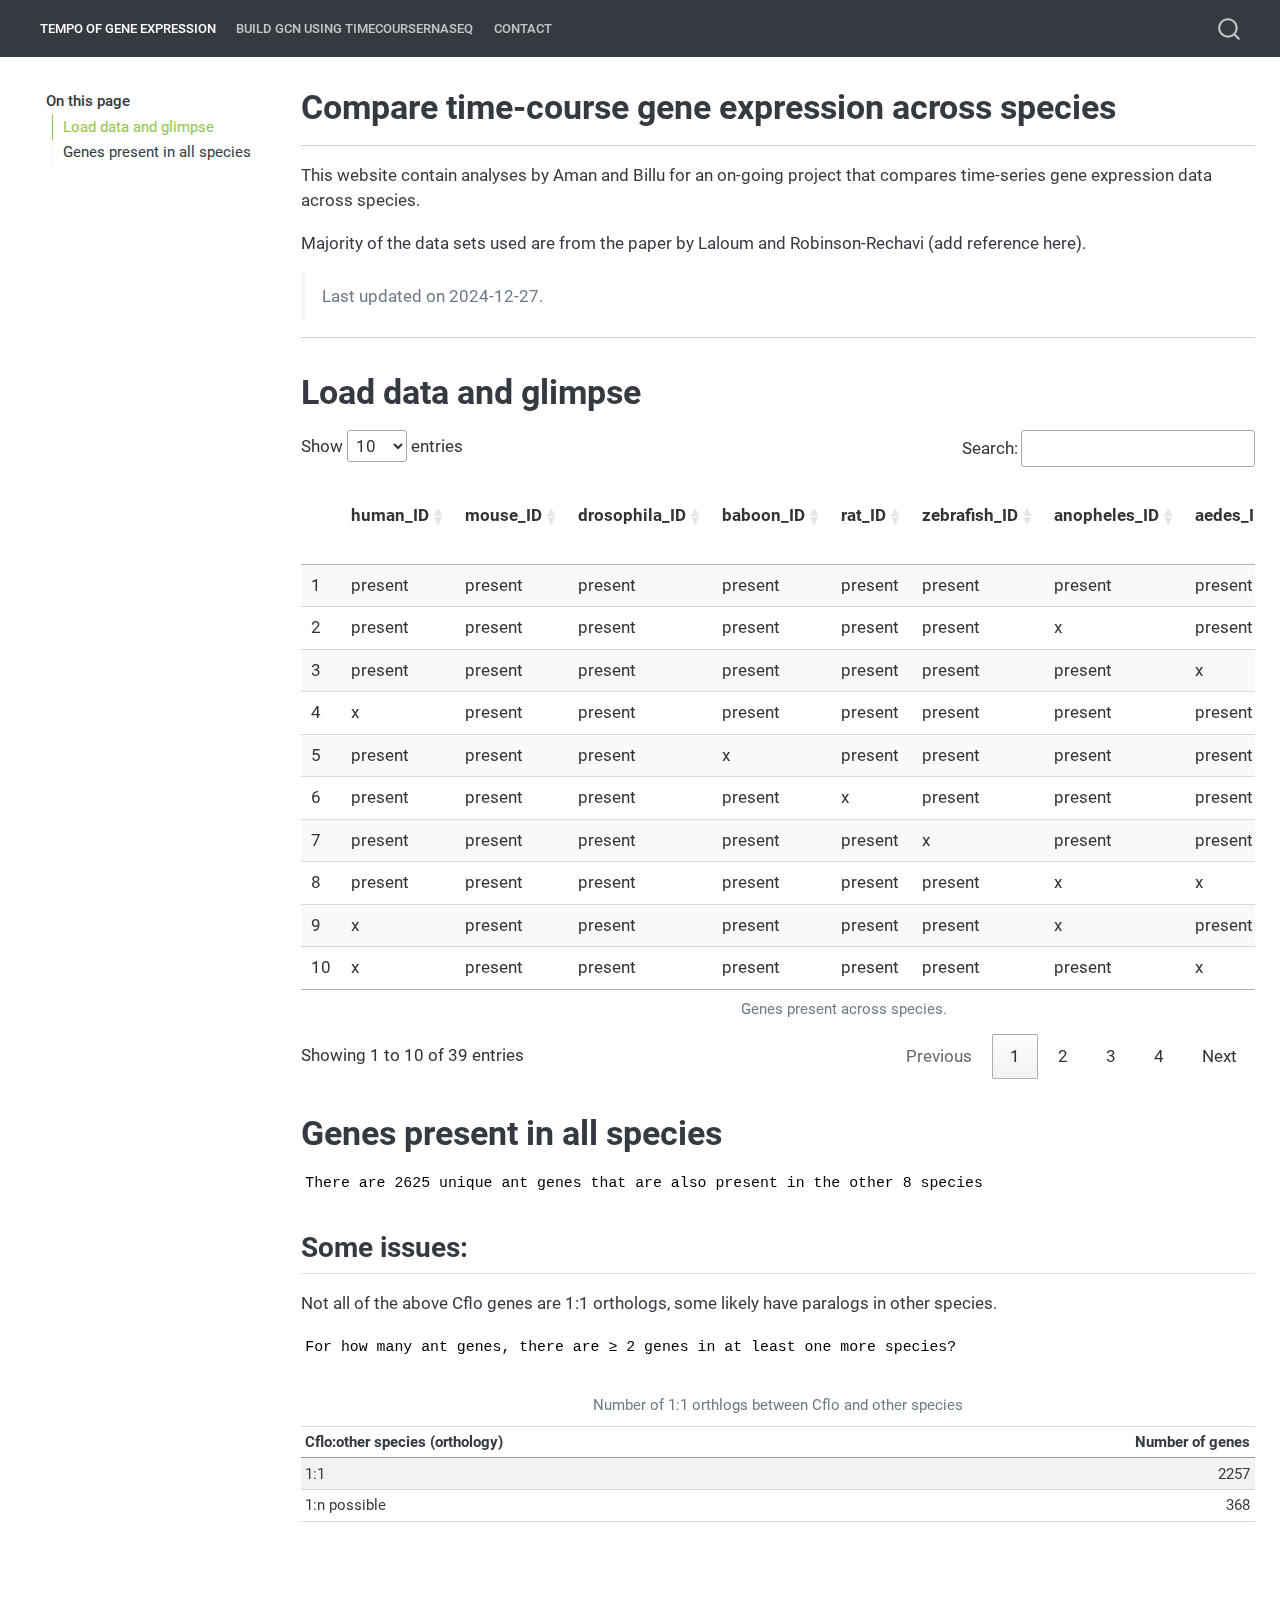
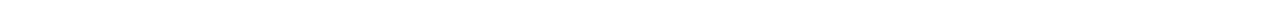
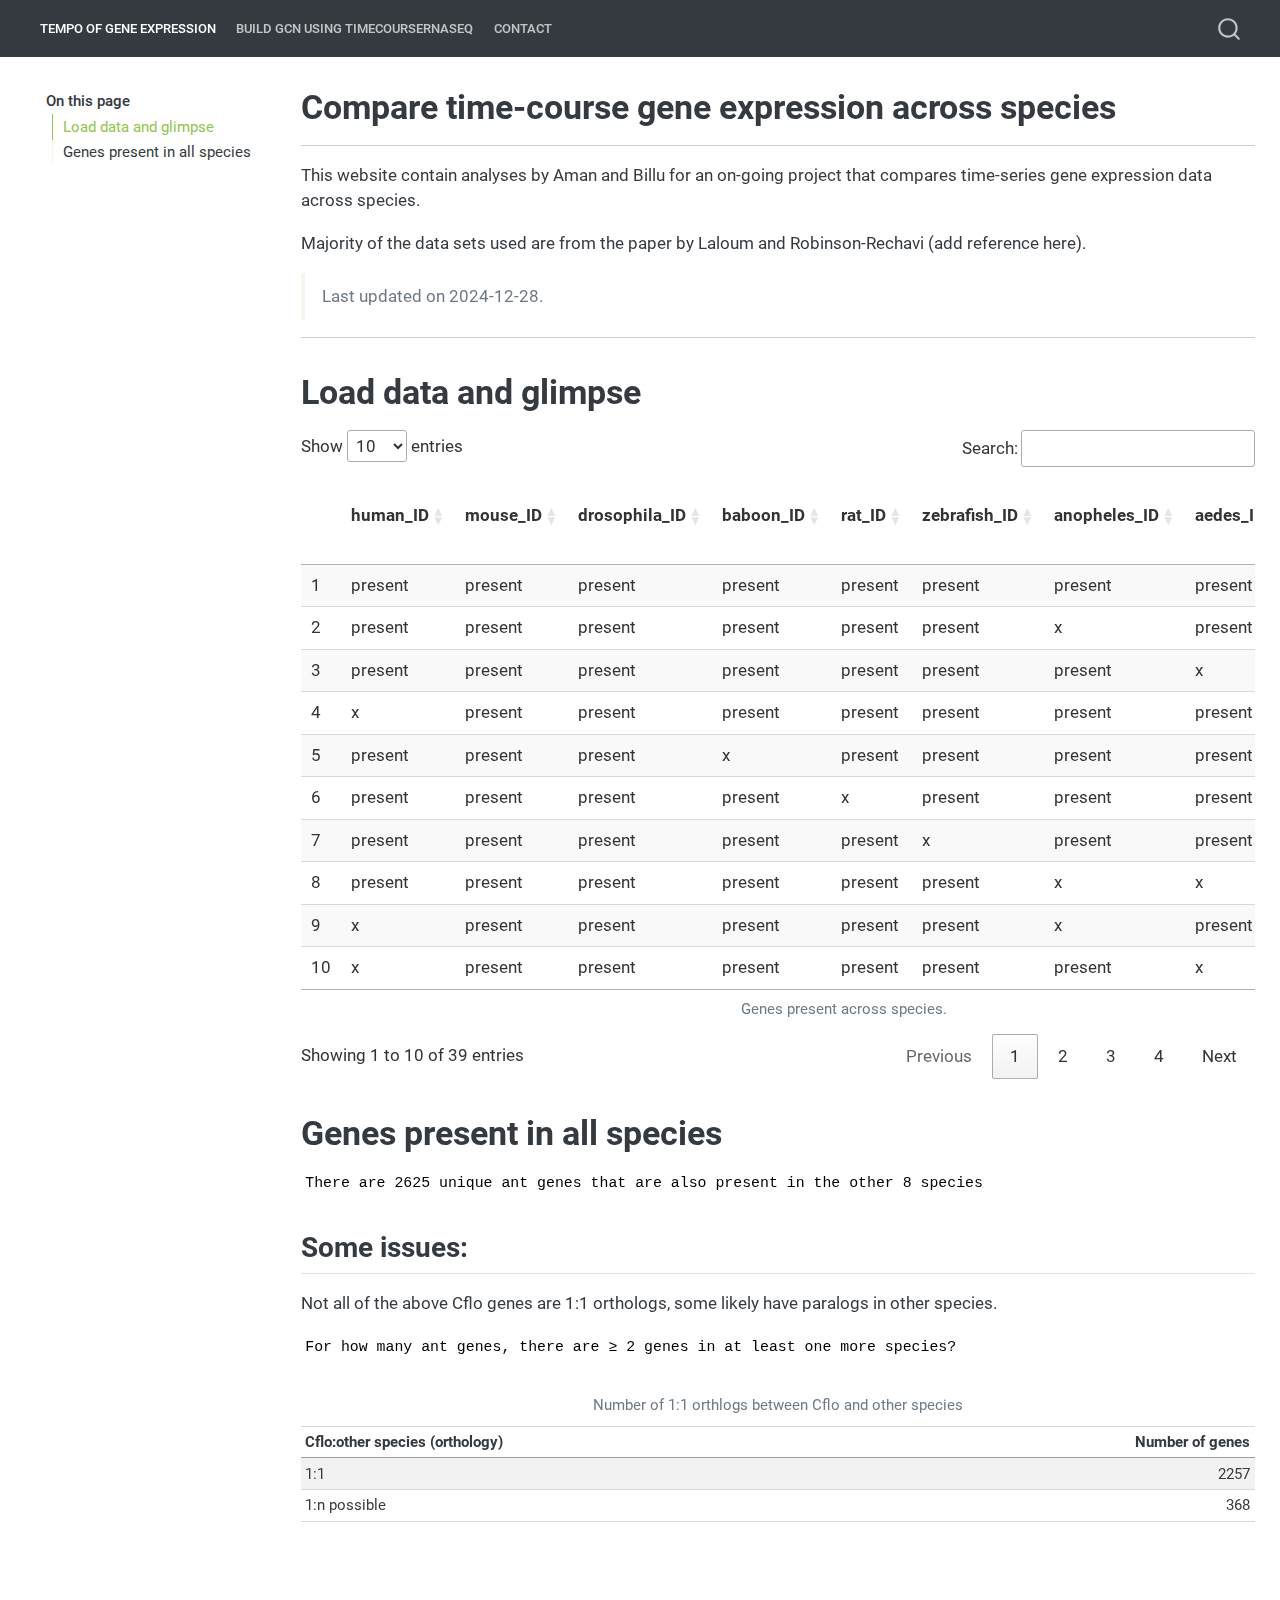
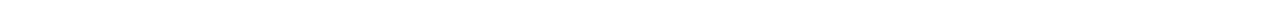
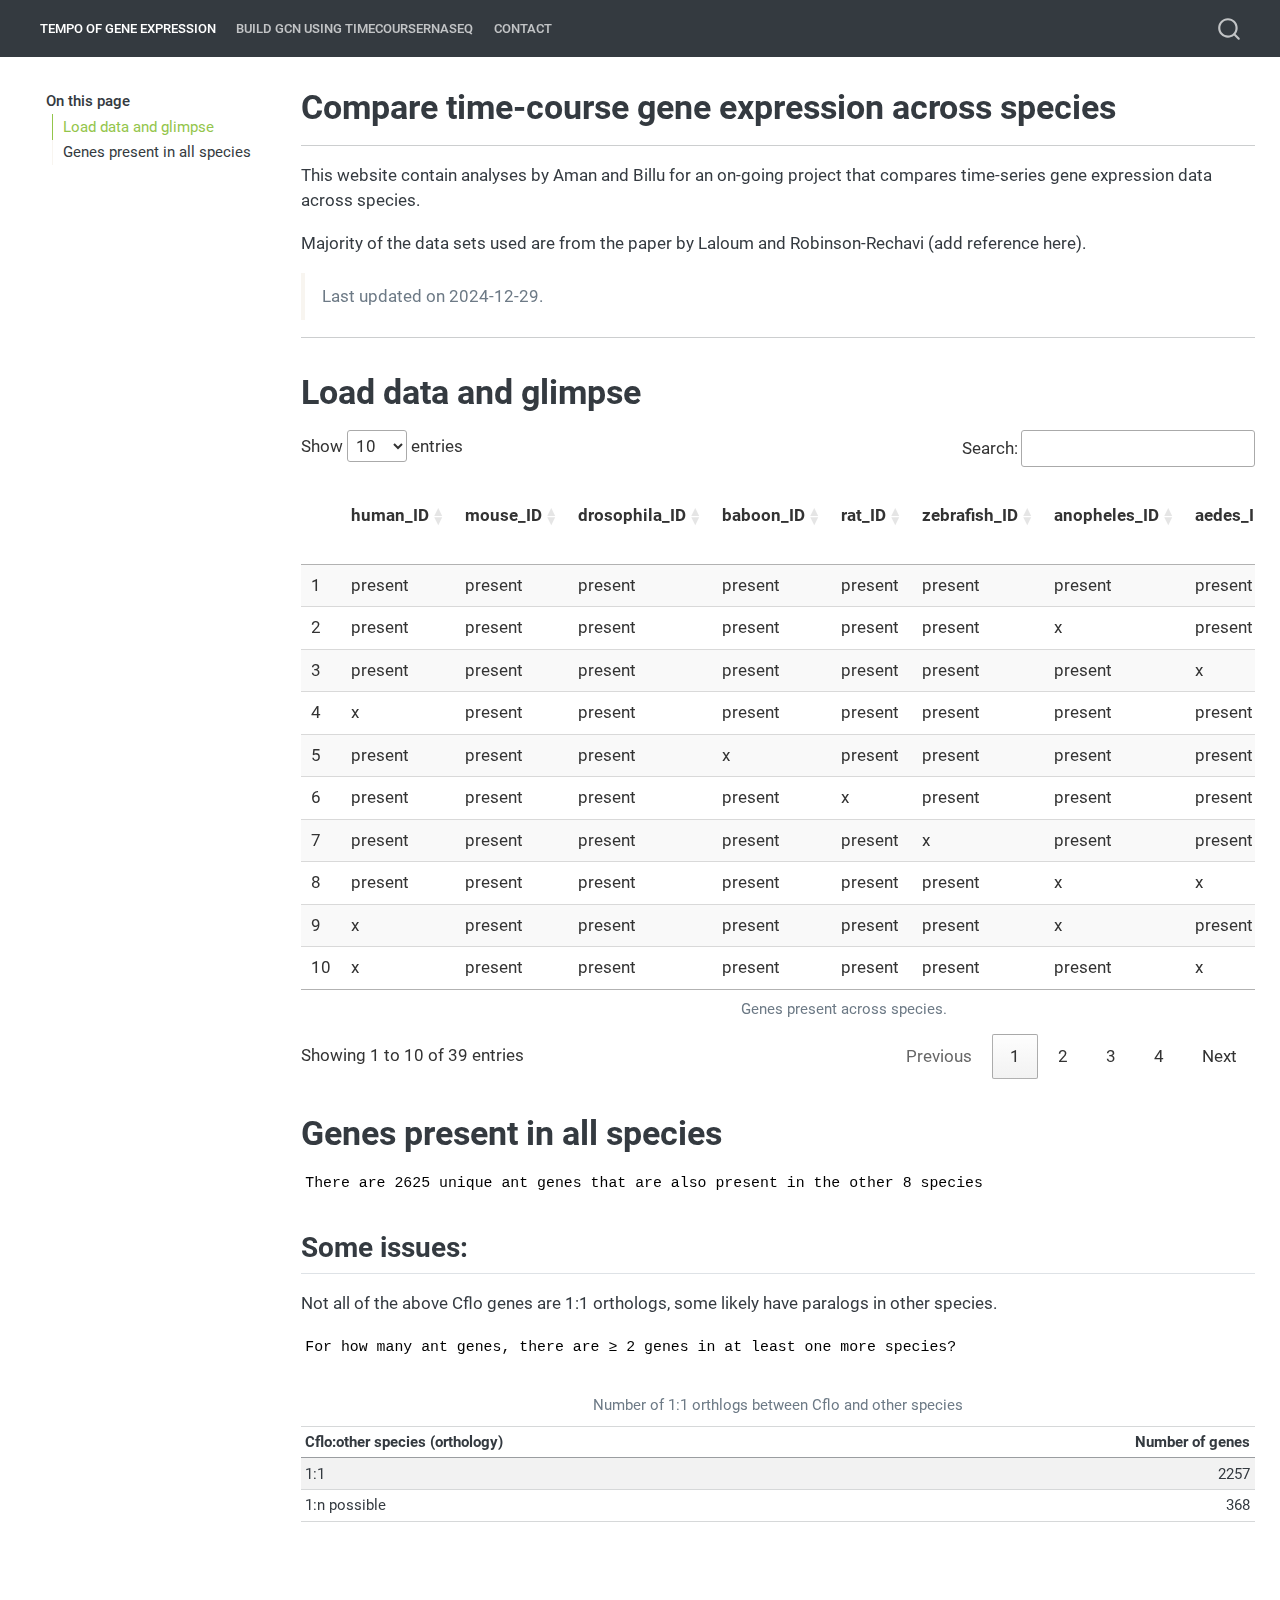
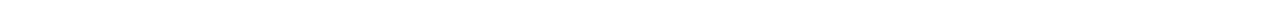
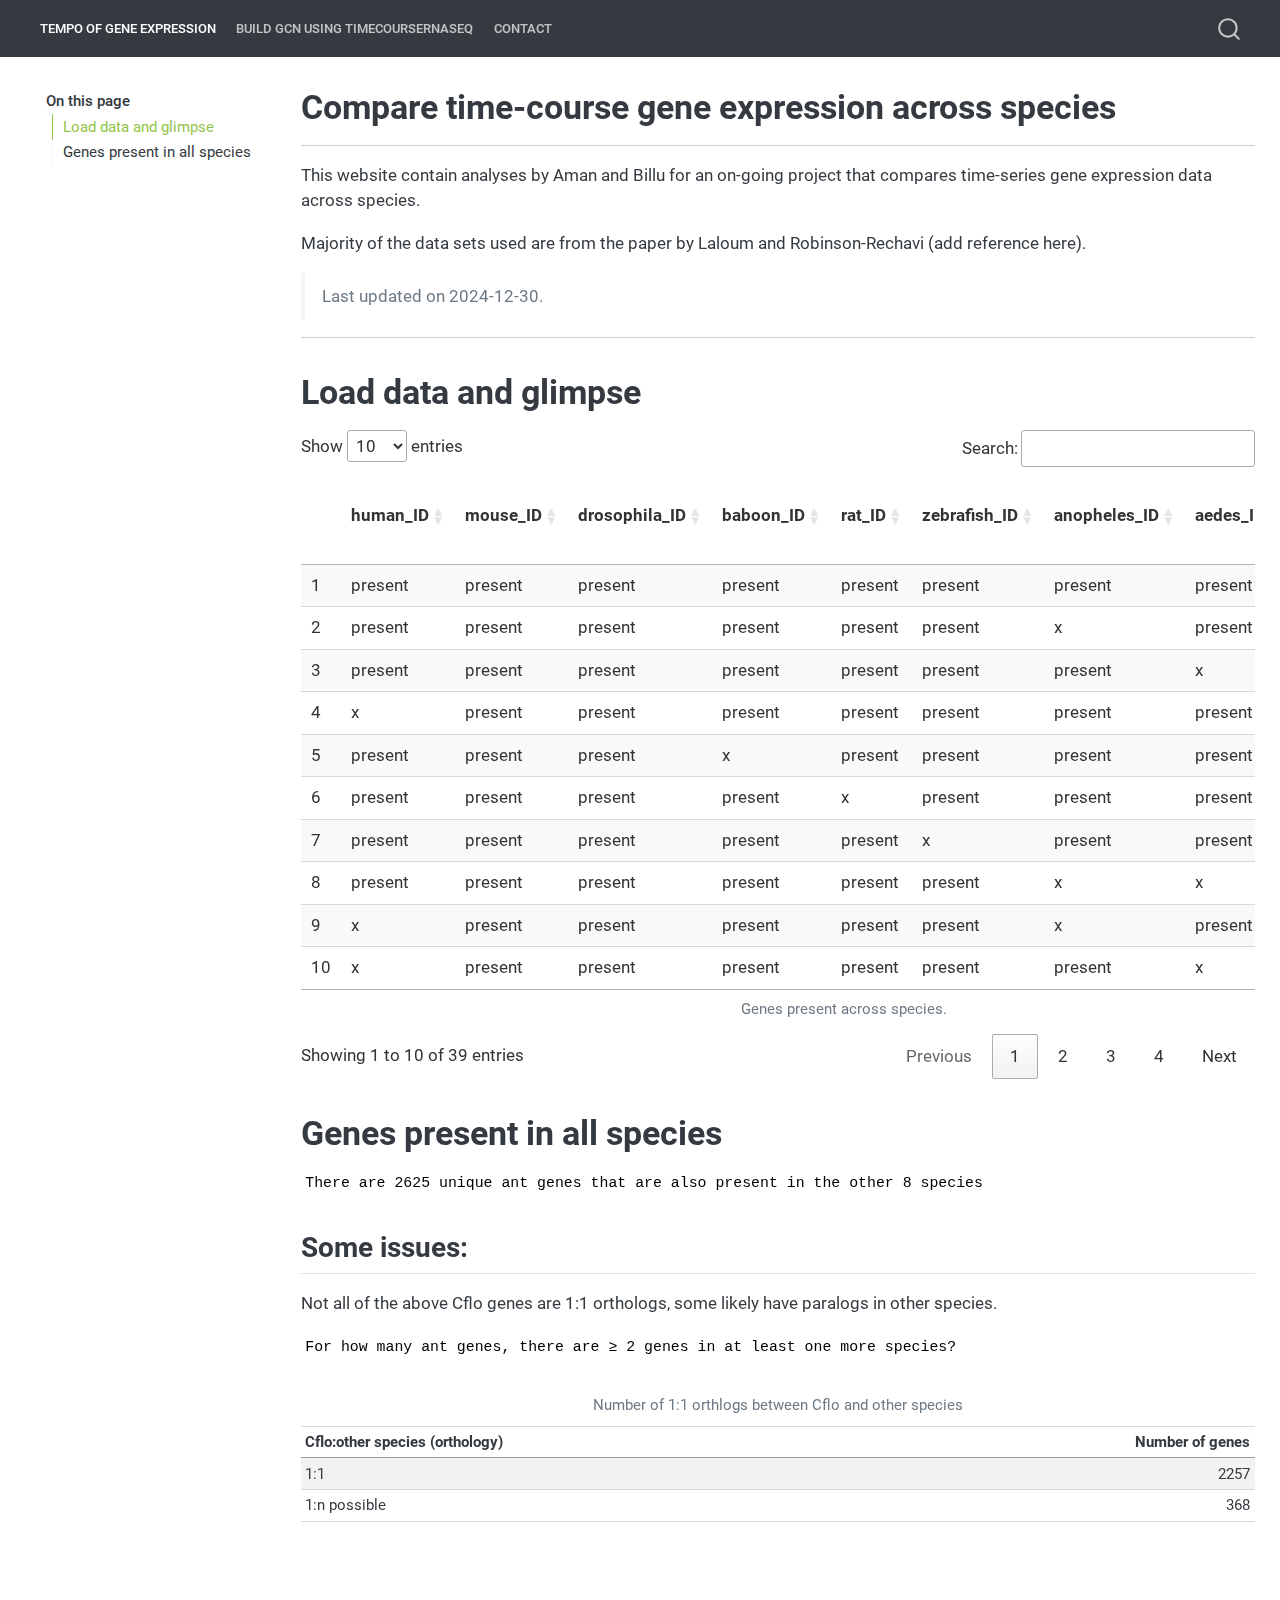
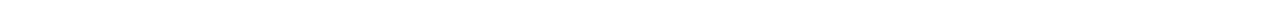
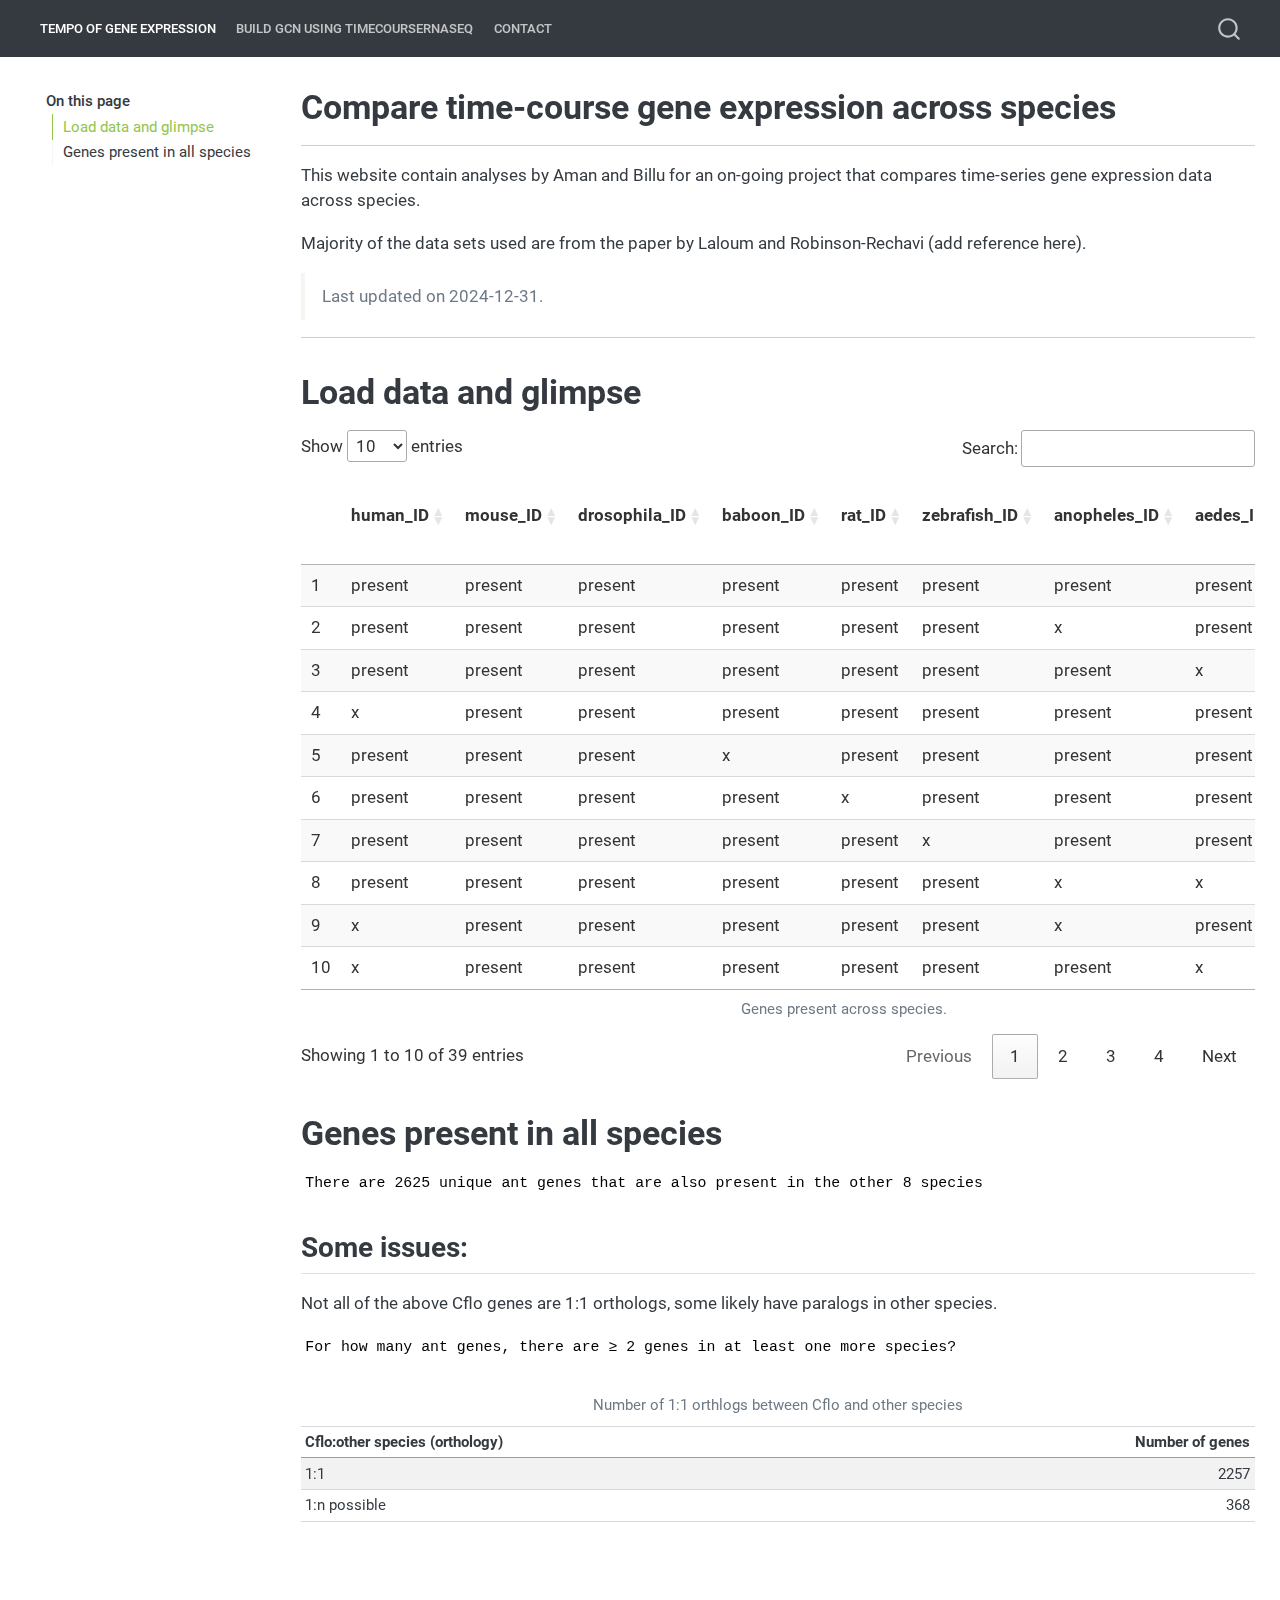
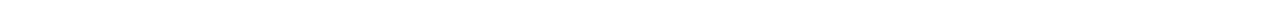
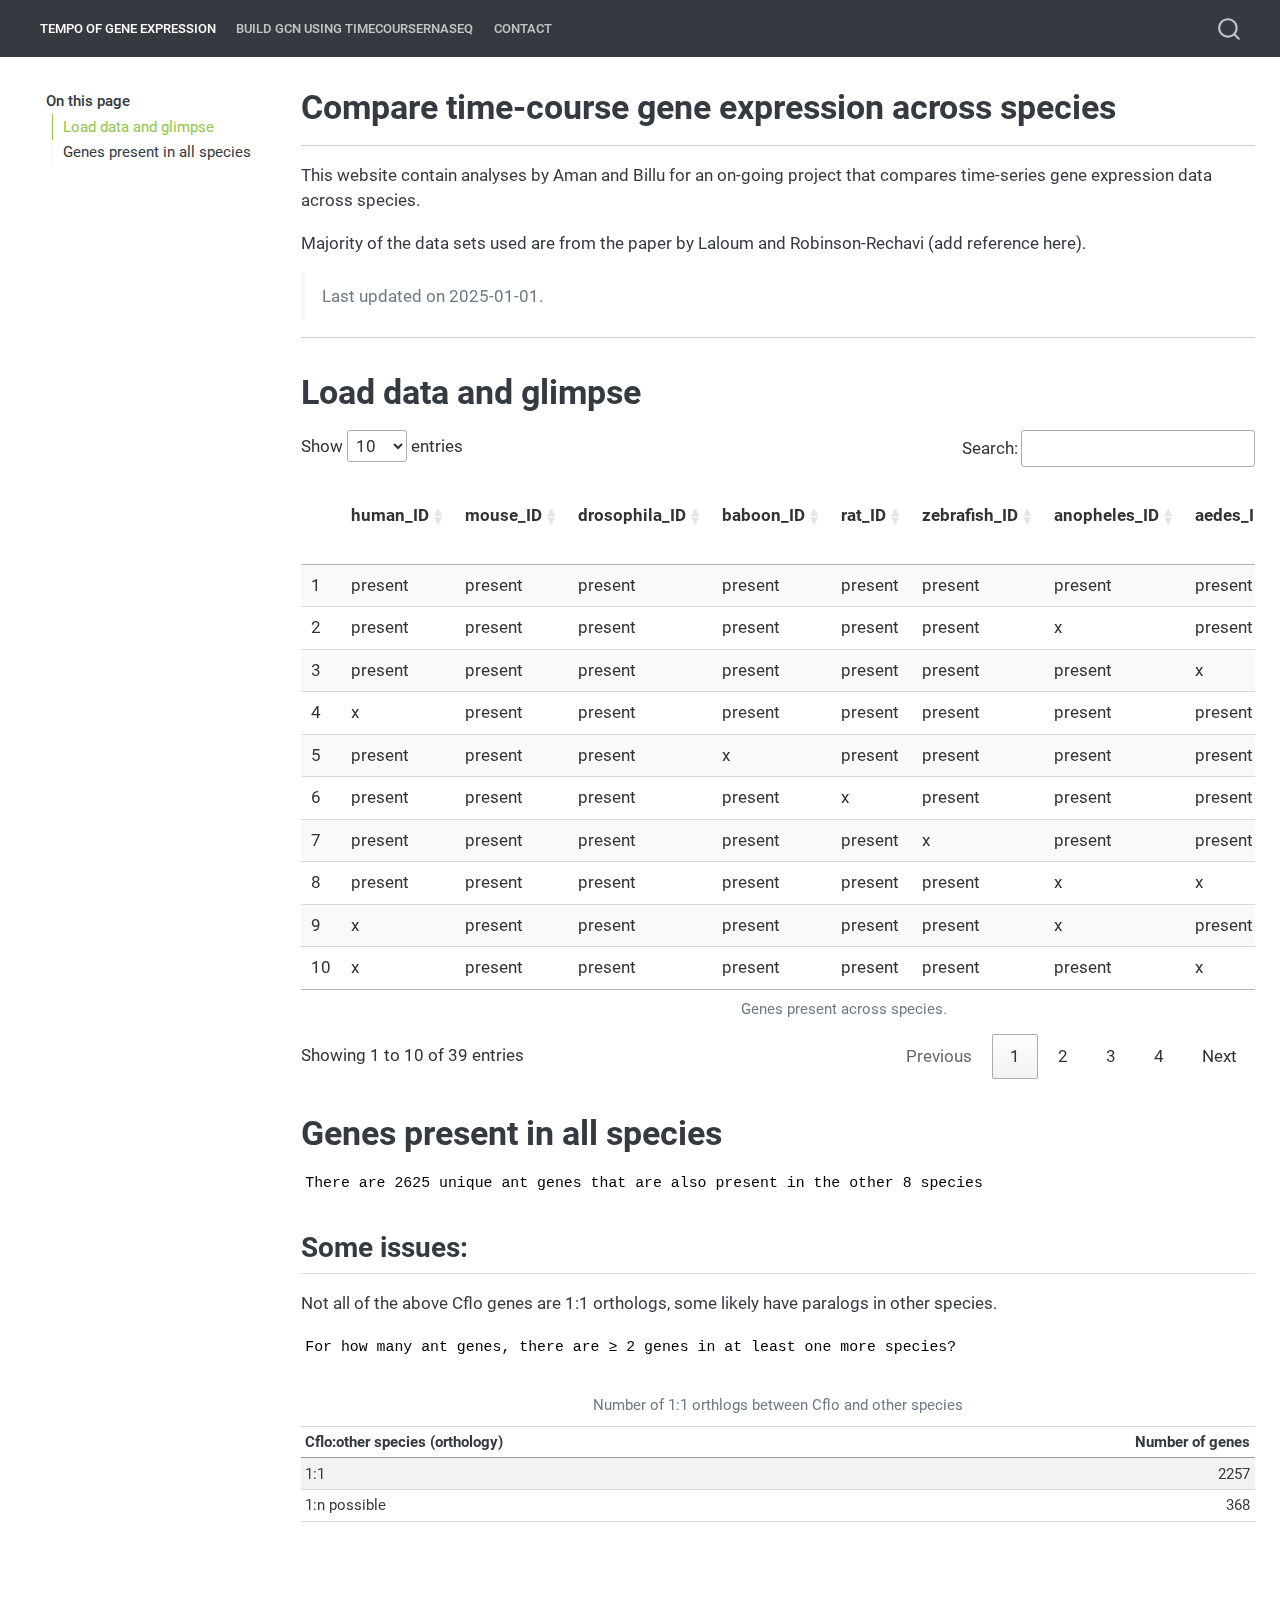
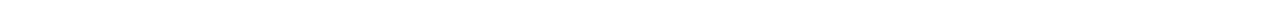
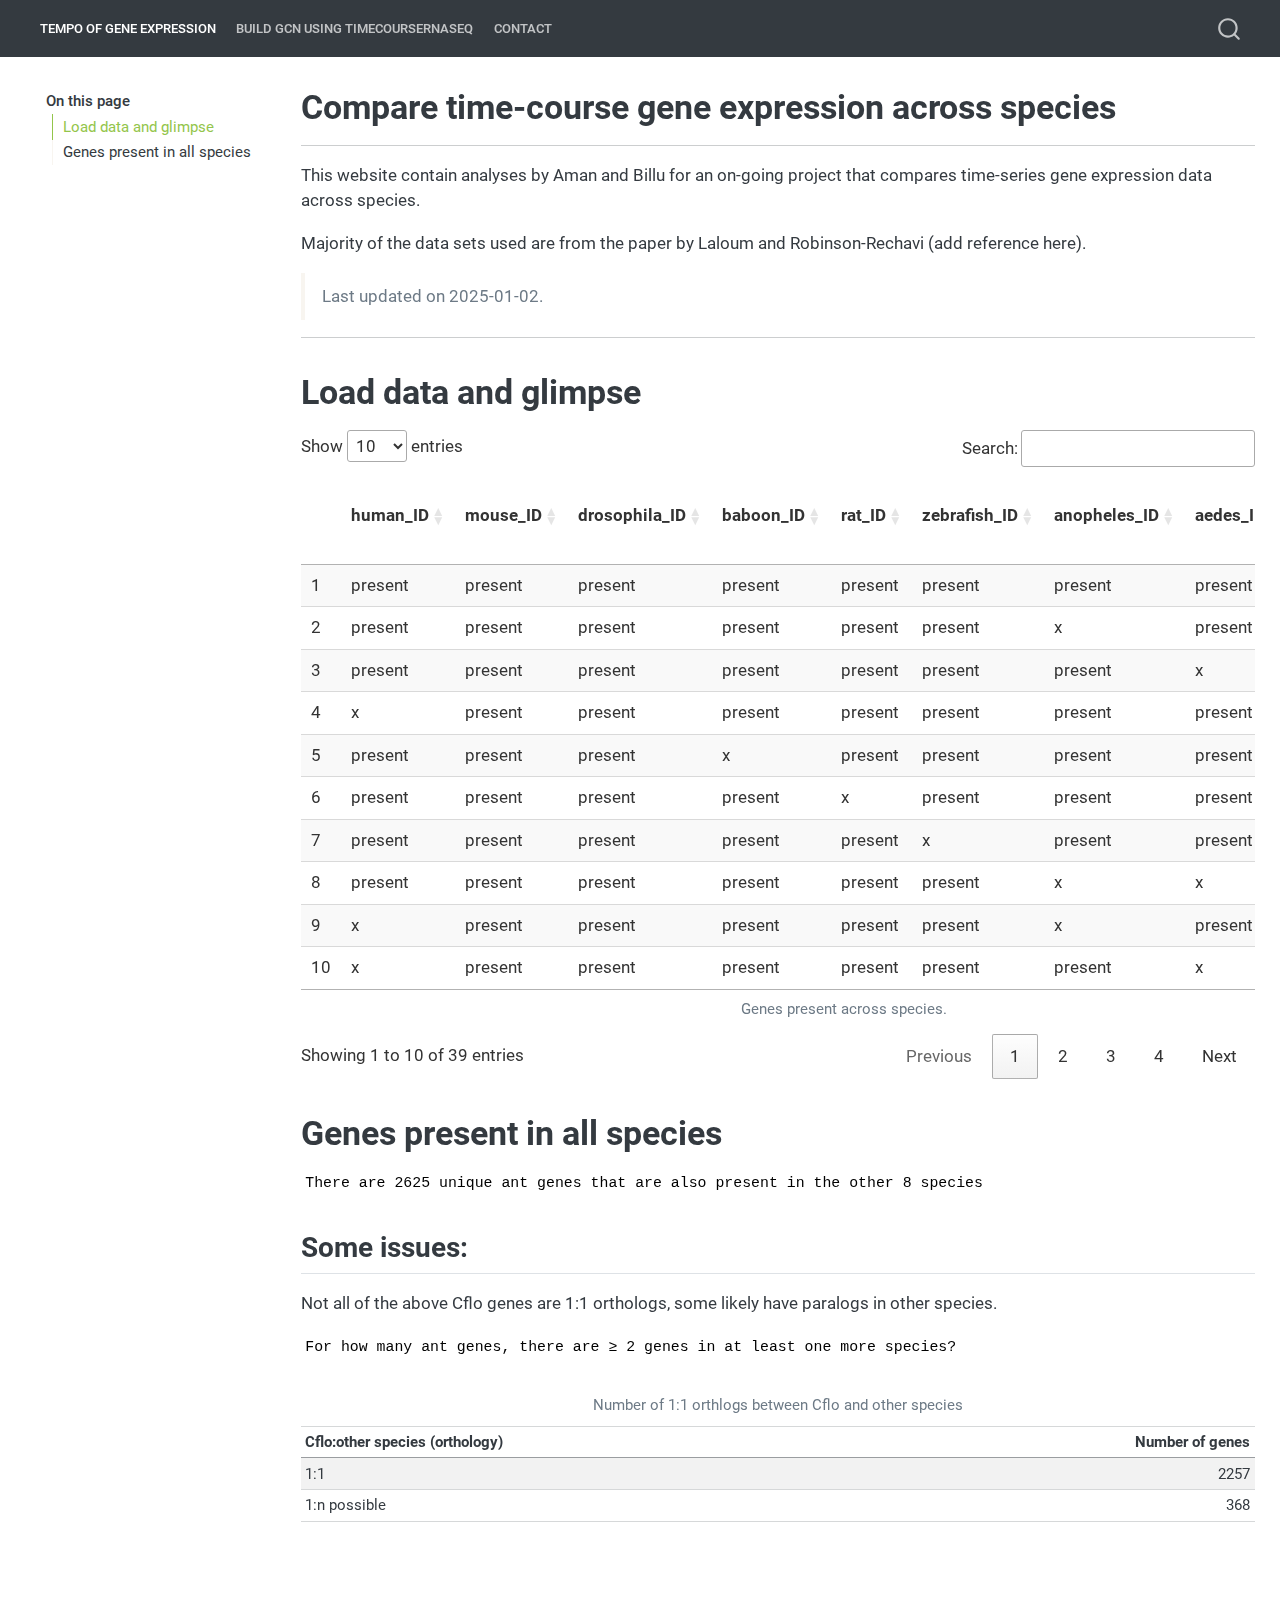
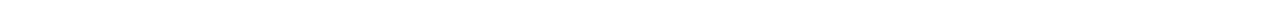
